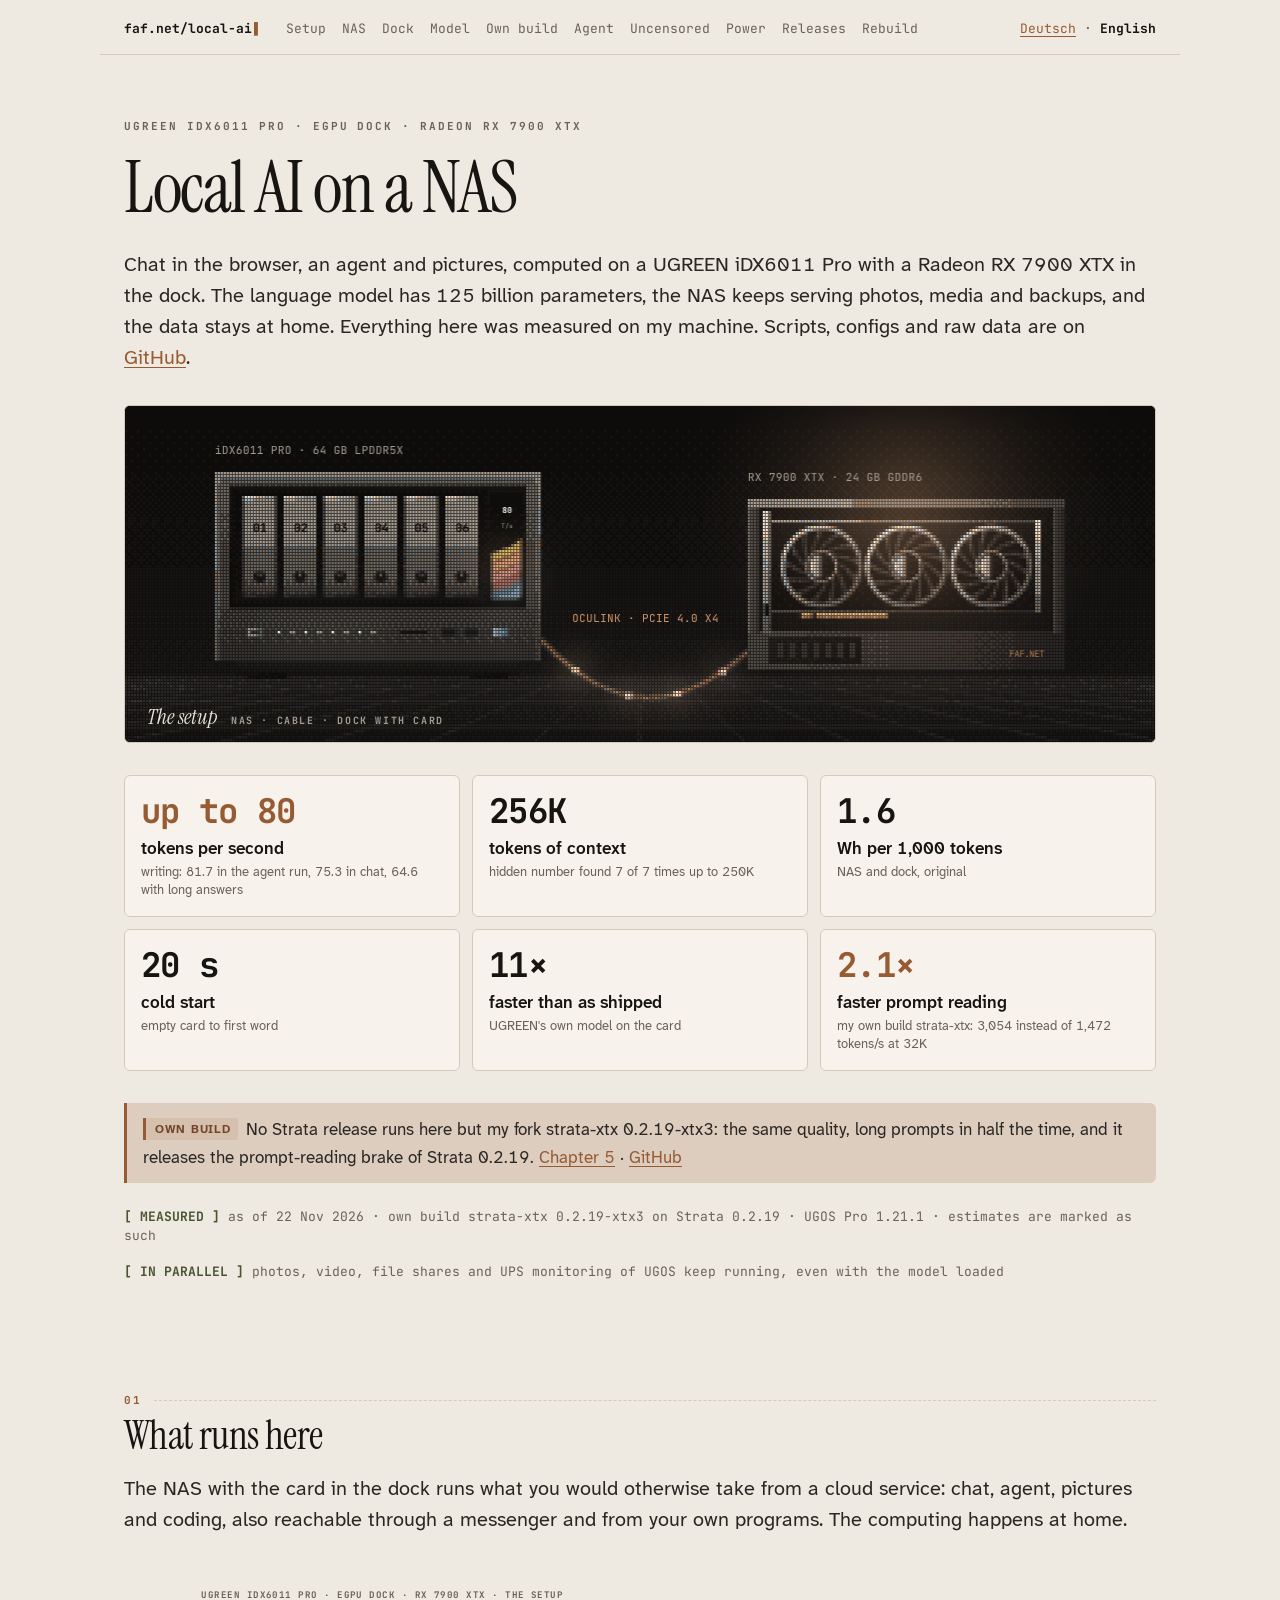
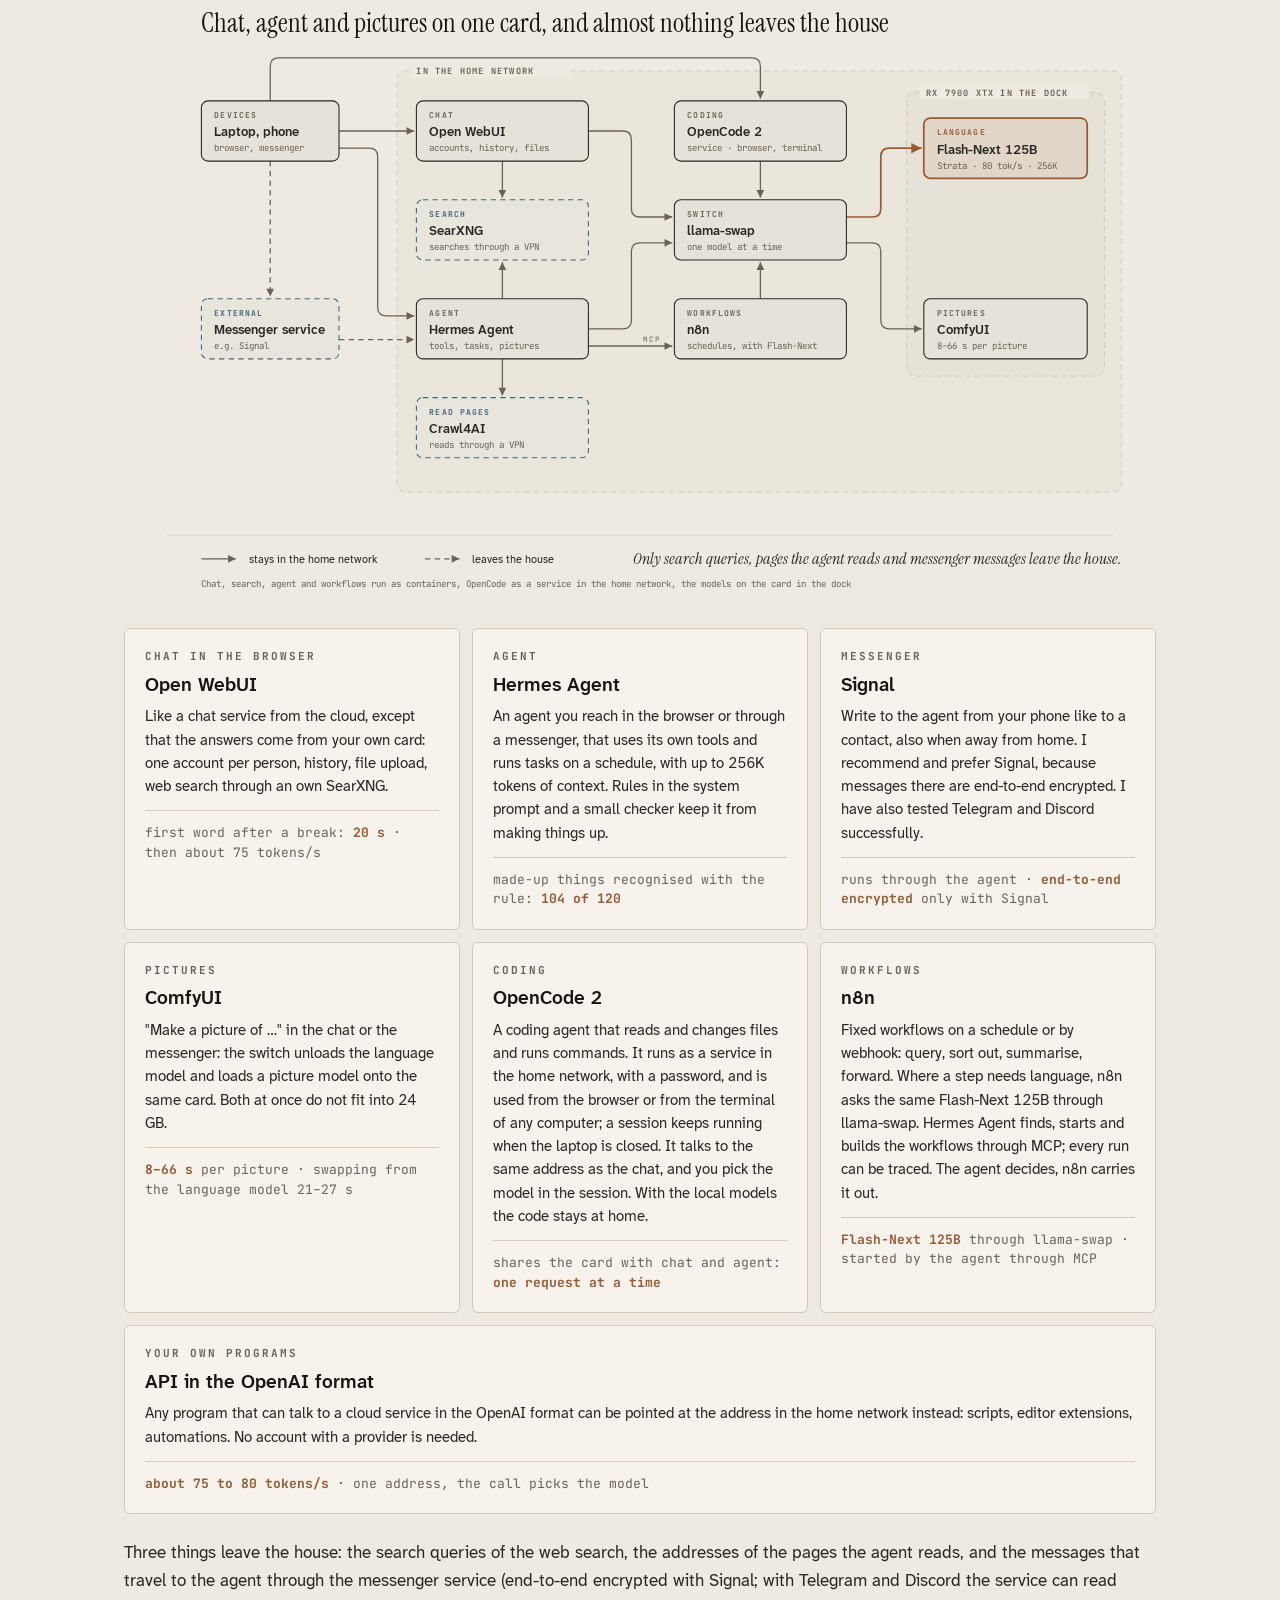
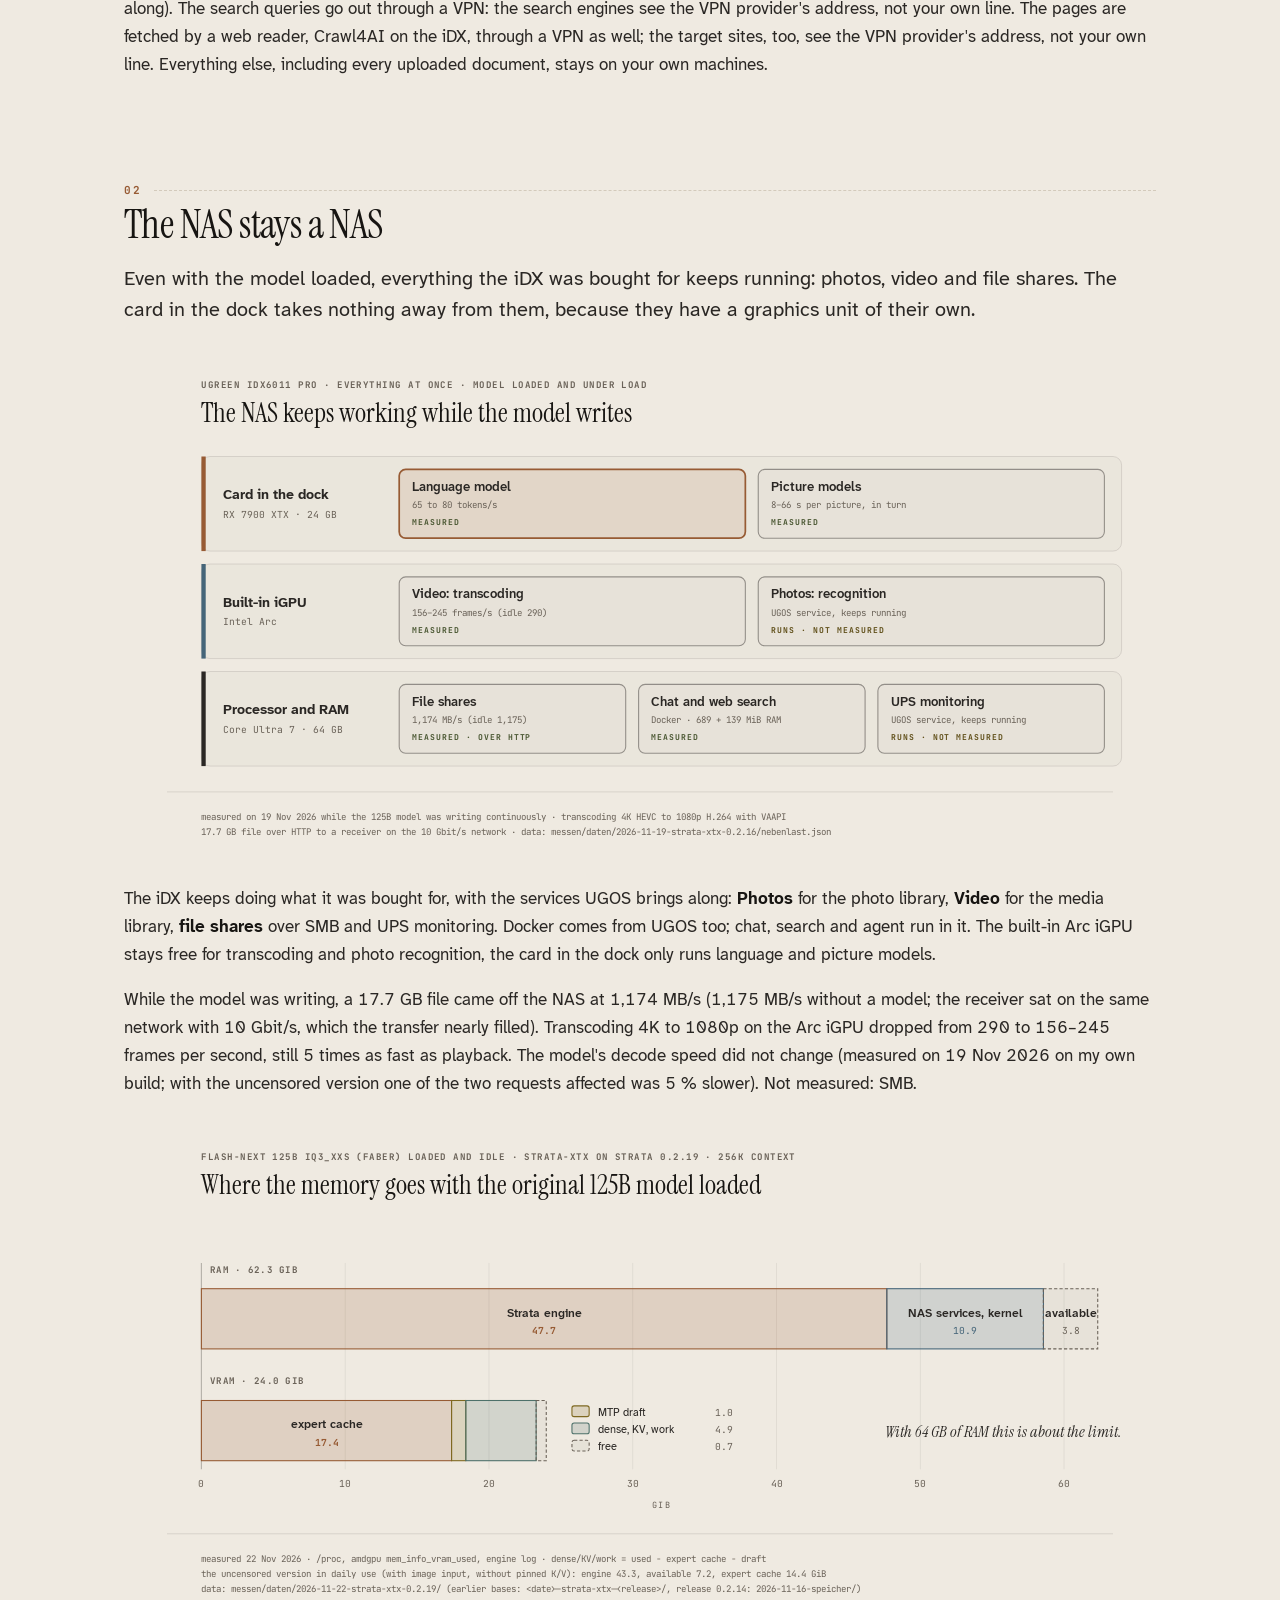
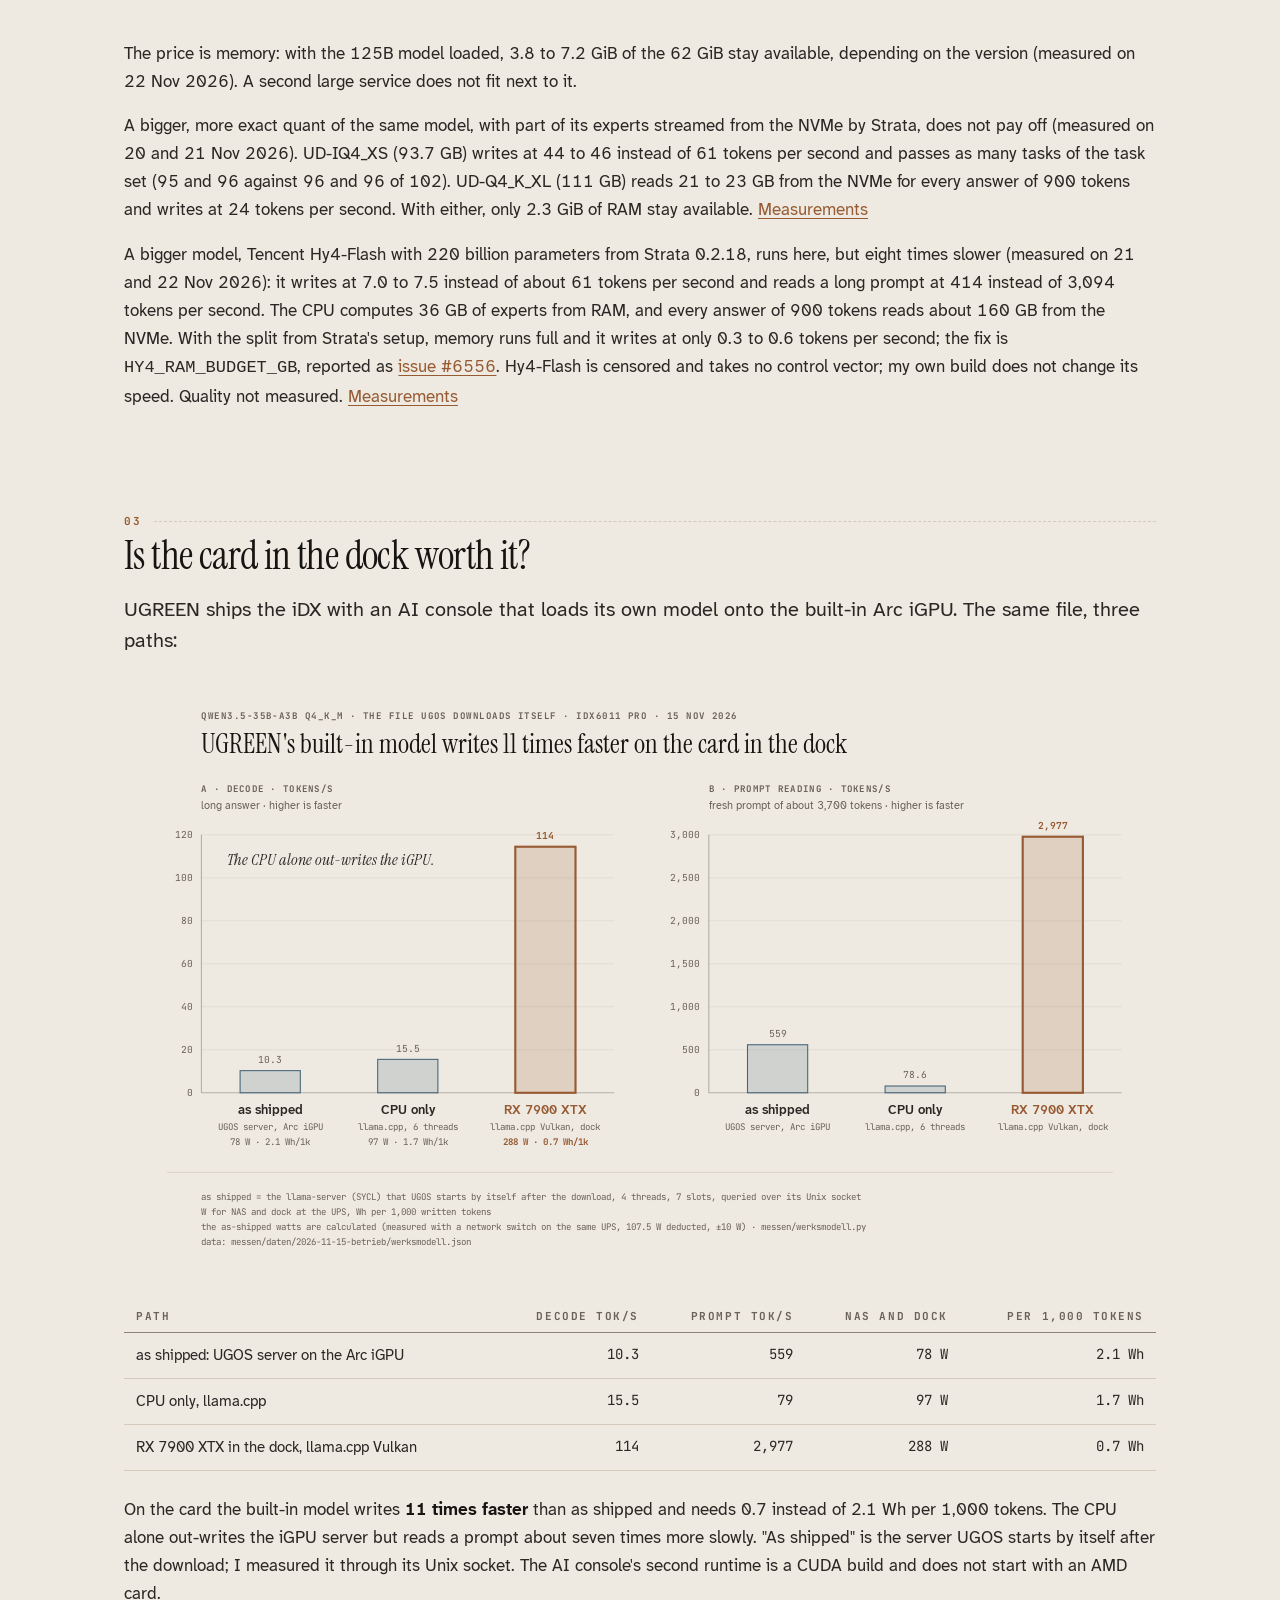
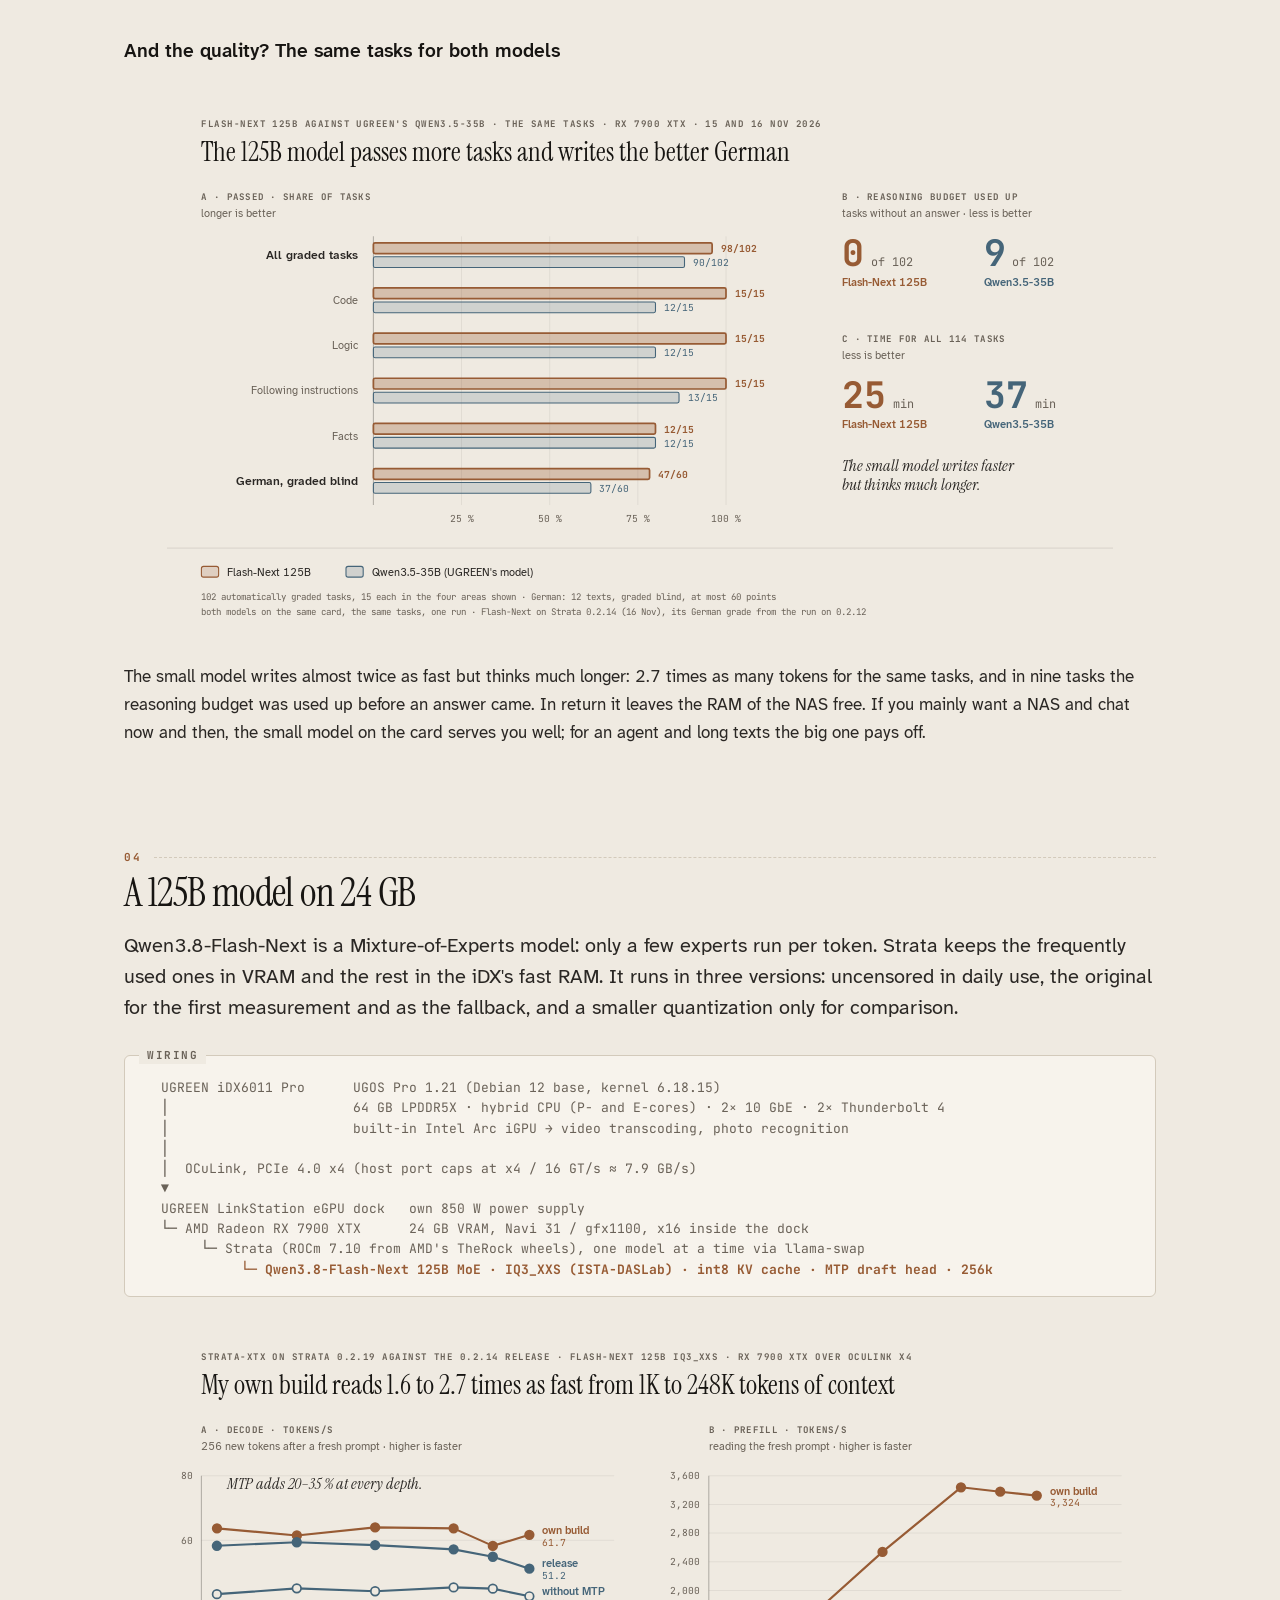
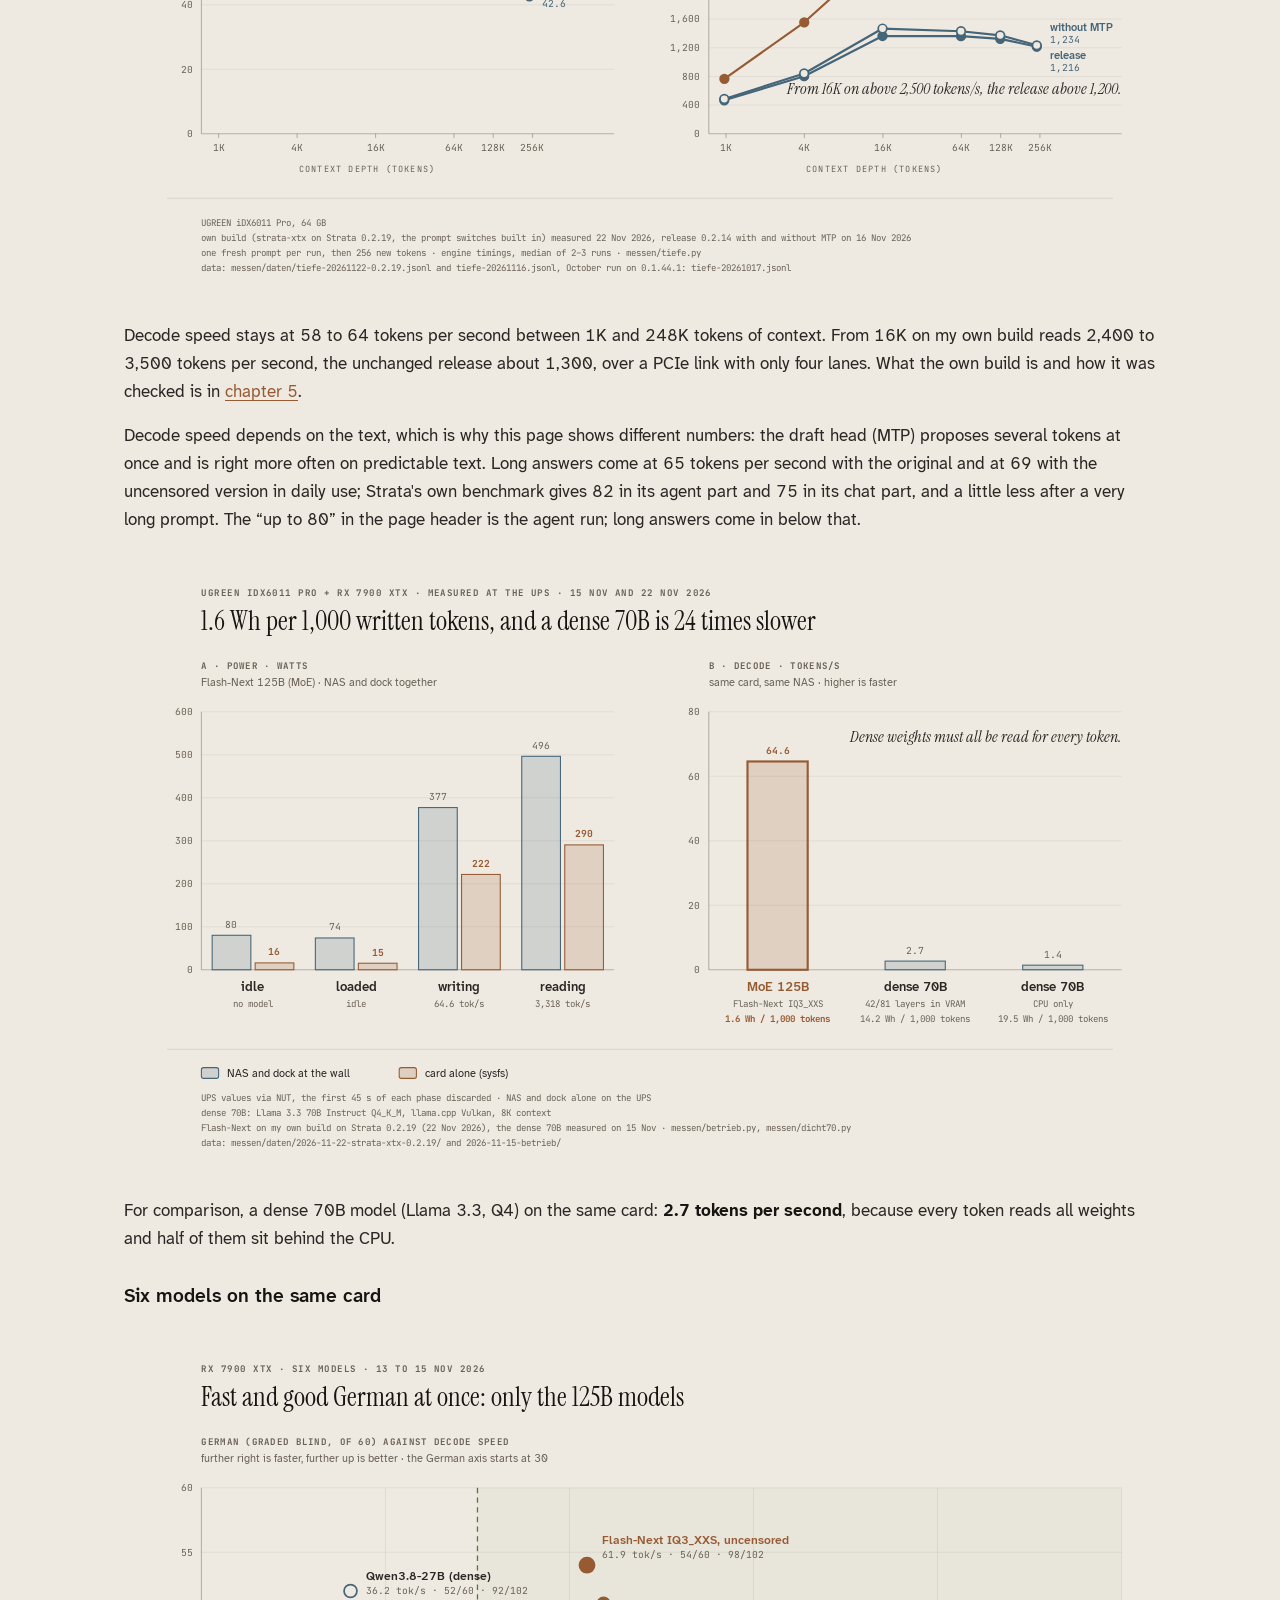
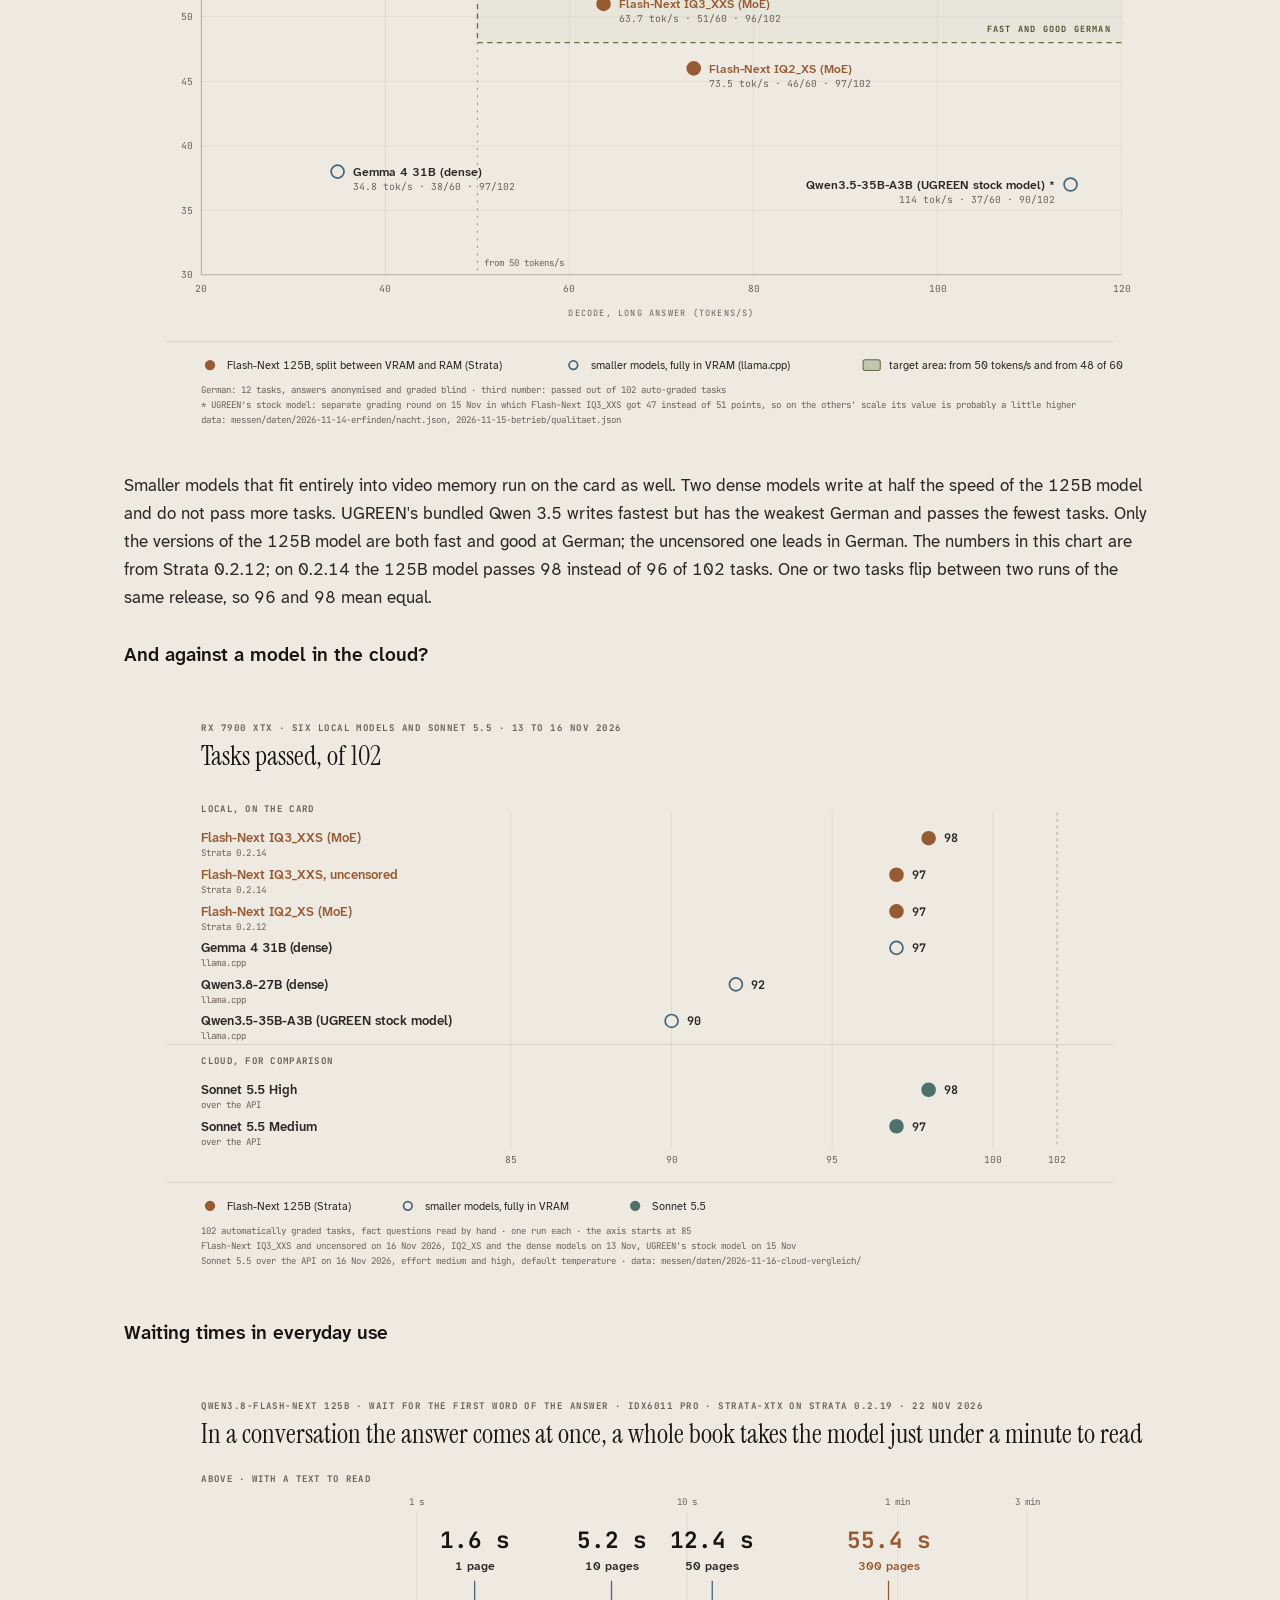
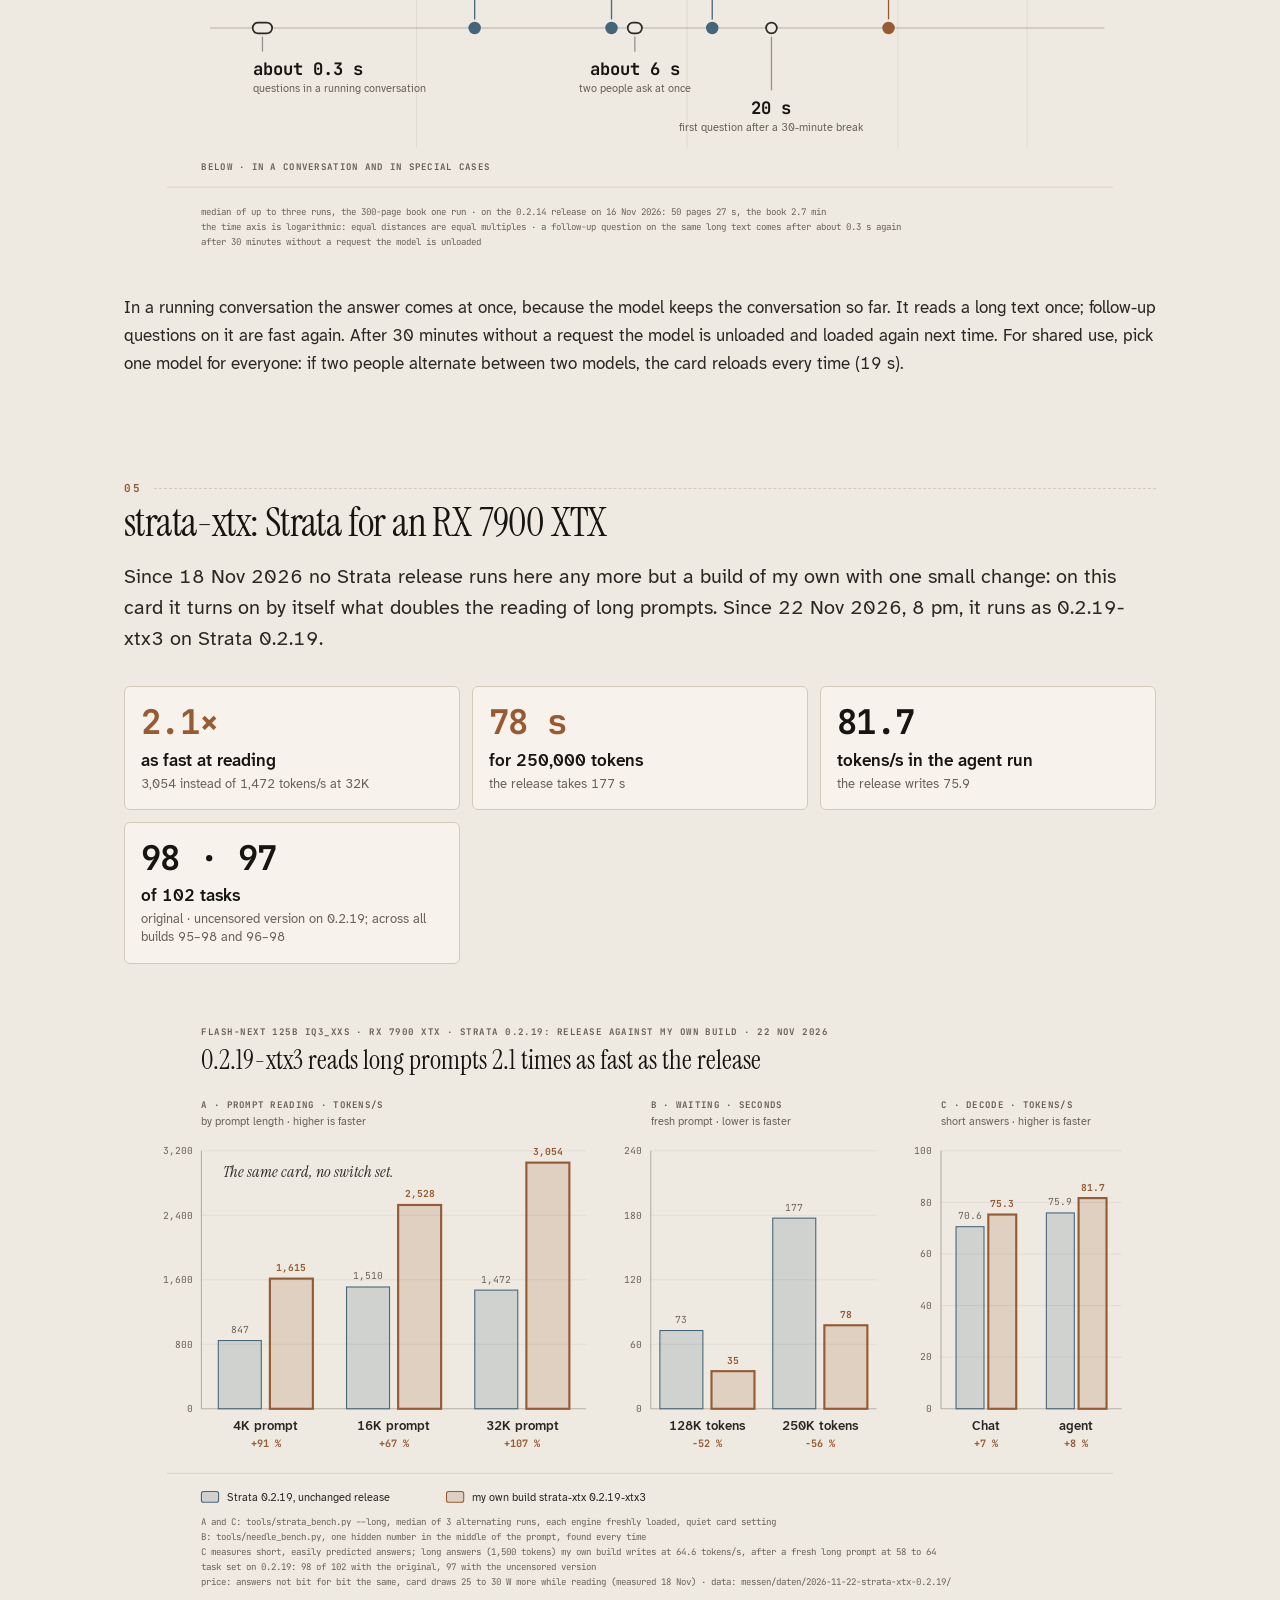
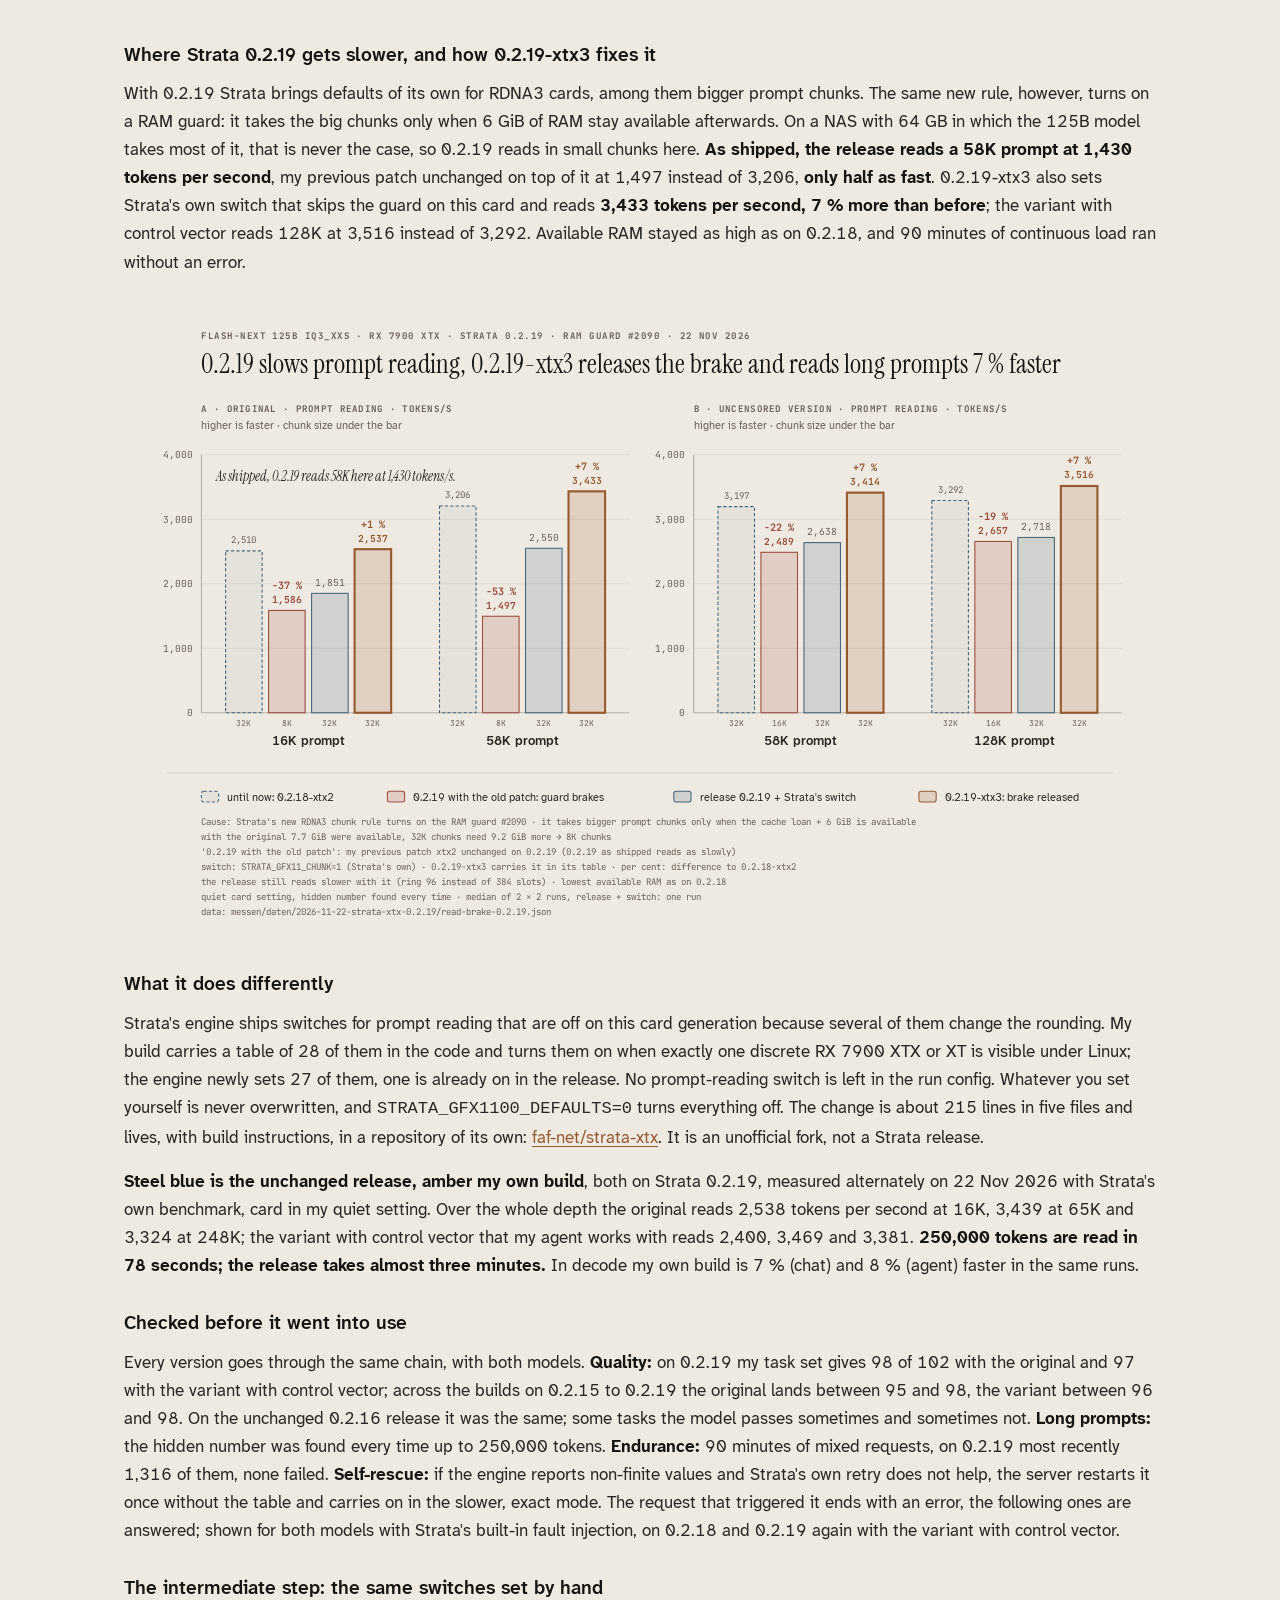
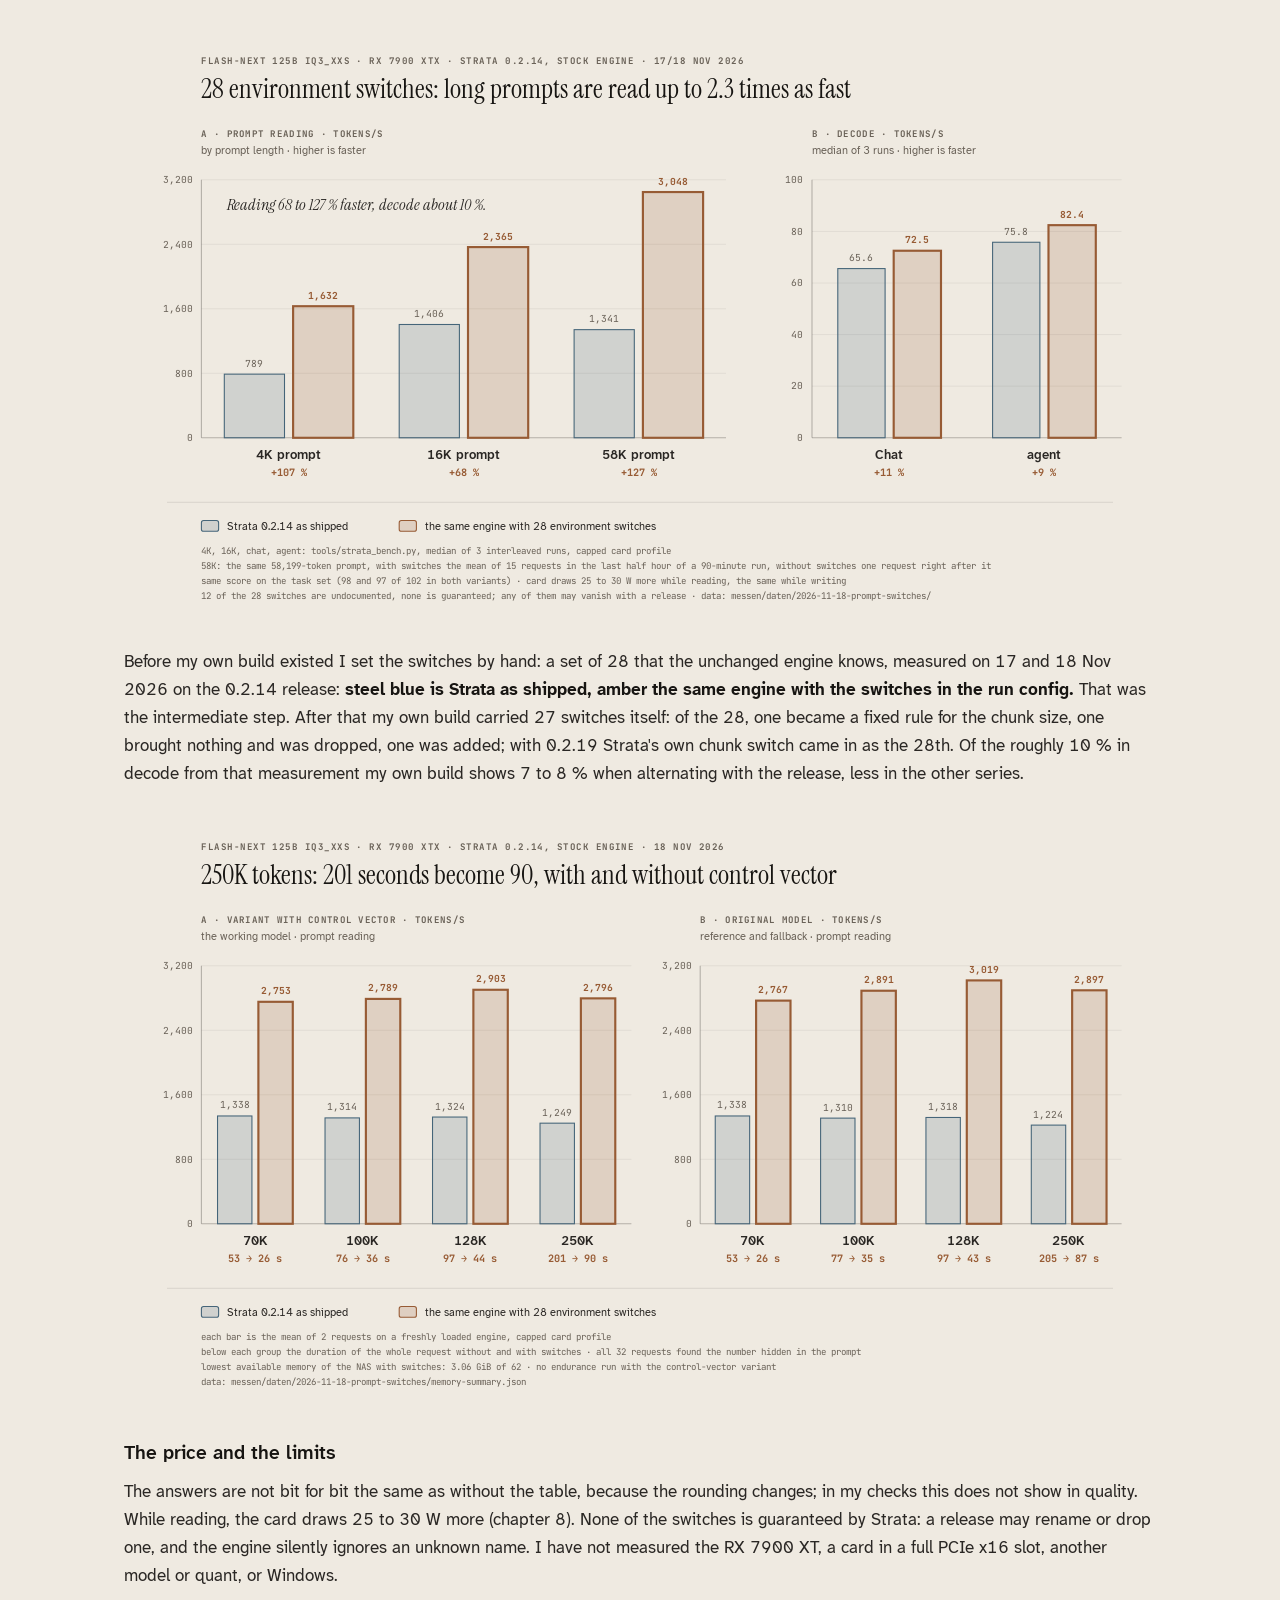
==== local-ai/index.html @ fd212e69 "Lokale KI: n8n fragt Flash-Next 125B" ====
<!DOCTYPE html>
<html lang="en">
<head>
<meta charset="utf-8">
<meta name="viewport" content="width=device-width, initial-scale=1">
<title>Local AI on a NAS: UGREEN iDX6011 Pro with RX 7900 XTX eGPU</title>
<meta name="description" content="A 125B language model on a UGREEN iDX6011 Pro with a Radeon RX 7900 XTX in an eGPU dock: measured speed, power, waiting time and risks. Raw data on GitHub.">
<link rel="canonical" href="https://faf.net/local-ai/">
<link rel="icon" href="/favicon.svg" type="image/svg+xml">
<link rel="alternate" hreflang="de" href="https://faf.net/lokale-ki/">
<link rel="alternate" hreflang="en" href="https://faf.net/local-ai/">
<link rel="alternate" hreflang="x-default" href="https://faf.net/local-ai/">
<meta property="og:title" content="Local AI on a NAS">
<meta property="og:description" content="A 125B language model on a UGREEN iDX6011 Pro with a Radeon RX 7900 XTX in an eGPU dock: measured speed, power, waiting time and risks. Raw data on GitHub.">
<meta property="og:type" content="article">
<meta property="og:url" content="https://faf.net/local-ai/">
<meta property="og:image" content="https://faf.net/local-ai/og-en.png">
<meta property="og:site_name" content="faf.net">
<meta property="og:locale" content="en_US">
<meta name="twitter:card" content="summary_large_image">
<script type="application/ld+json">{"@context": "https://schema.org", "@type": "TechArticle", "headline": "Local AI on a NAS: UGREEN iDX6011 Pro with RX 7900 XTX eGPU", "description": "A 125B language model on a UGREEN iDX6011 Pro with a Radeon RX 7900 XTX in an eGPU dock: measured speed, power, waiting time and risks. Raw data on GitHub.", "inLanguage": "en", "url": "https://faf.net/local-ai/", "mainEntityOfPage": "https://faf.net/local-ai/", "image": "https://faf.net/local-ai/og-en.png", "datePublished": "2026-11-15", "dateModified": "2026-11-22", "author": {"@type": "Person", "name": "Frank", "url": "https://faf.net/"}, "publisher": {"@type": "Person", "name": "Frank", "url": "https://faf.net/"}, "isPartOf": {"@type": "WebSite", "name": "faf.net", "url": "https://faf.net/"}, "license": "https://opensource.org/license/mit", "about": ["UGREEN iDX6011 Pro", "Radeon RX 7900 XTX", "eGPU", "OCuLink", "llama.cpp", "local language model"], "sameAs": "https://github.com/faf-net/ugreen-idx6011-egpu-llm"}</script>
<meta name="color-scheme" content="dark light">
<link rel="preload" href="fonts/atkinson-400.woff2" as="font" type="font/woff2" crossorigin>
<link rel="stylesheet" href="idx.css?v=93130e13">
</head>
<body>
<header class="kopf">
  <a class="marke" href="./"><span class="pfad">faf.net/local-ai</span><span class="cursor" aria-hidden="true">▌</span></a>
  <nav aria-label="Sections"><a href="#anlage">Setup</a><a href="#nas">NAS</a><a href="#dock">Dock</a><a href="#modell">Model</a><a href="#eigenbau">Own build</a><a href="#agent">Agent</a><a href="#vektor">Uncensored</a><a href="#strom">Power</a><a href="#versionen">Releases</a><a href="#nachbauen">Rebuild</a></nav>
  <div class="sprache"><a href="../lokale-ki/" hreflang="de" lang="de">Deutsch</a> · <b>English</b></div>
</header>
<main>
<section class="auftakt">
  <p class="dach">UGREEN iDX6011 Pro · eGPU dock · Radeon RX 7900 XTX</p>
  <h1>Local AI on a NAS</h1>
  <p class="vorspann">Chat in the browser, an agent and pictures, computed on a UGREEN iDX6011 Pro with a Radeon RX 7900 XTX in the dock. The language model has 125 billion parameters, the NAS keeps serving photos, media and backups, and the data stays at home. Everything here was measured on my machine. Scripts, configs and raw data are on <a href="https://github.com/faf-net/ugreen-idx6011-egpu-llm#readme">GitHub</a>.</p>
  <figure class="szene"><img src="bilder/anlage.png?v=65ca11ad" srcset="bilder/anlage.png?v=65ca11ad 1x, bilder/anlage@2x.png?v=f9807d3a 2x" width="1032" height="336" alt="Text graphic: the NAS with six drive bays on the left, the dock with the graphics card and three fans on the right, the glowing OCuLink cable between them."><figcaption><span class="name">The setup</span><span class="teile">NAS · cable · dock with card</span></figcaption></figure>
  <div class="kacheln"><div class="kachel haupt"><div class="wert">up to 80</div><div class="was">tokens per second</div><div class="neben">writing: 81.7 in the agent run, 75.3 in chat, 64.6 with long answers</div></div><div class="kachel"><div class="wert">256K</div><div class="was">tokens of context</div><div class="neben">hidden number found 7 of 7 times up to 250K</div></div><div class="kachel"><div class="wert">1.6</div><div class="was">Wh per 1,000 tokens</div><div class="neben">NAS and dock, original</div></div><div class="kachel"><div class="wert">20 s</div><div class="was">cold start</div><div class="neben">empty card to first word</div></div><div class="kachel"><div class="wert">11×</div><div class="was">faster than as shipped</div><div class="neben">UGREEN&#x27;s own model on the card</div></div><div class="kachel haupt"><div class="wert">2.1×</div><div class="was">faster prompt reading</div><div class="neben">my own build strata-xtx: 3,054 instead of 1,472 tokens/s at 32K</div></div></div>
  <p class="band bernstein"><span class="pille bernstein">OWN BUILD</span>No Strata release runs here but my fork strata-xtx 0.2.19-xtx3: the same quality, long prompts in half the time, and it releases the prompt-reading brake of Strata 0.2.19. <a href="#eigenbau">Chapter 5</a> · <a href="https://github.com/faf-net/strata-xtx">GitHub</a></p>
  <p class="status"><span class="konsole">[ MEASURED ]</span> as of 22 Nov 2026 · own build strata-xtx 0.2.19-xtx3 on Strata 0.2.19 · UGOS Pro 1.21.1 · estimates are marked as such</p>
  <p class="status"><span class="konsole">[ IN PARALLEL ]</span> photos, video, file shares and UPS monitoring of UGOS keep running, even with the model loaded</p>
</section>
<section id="anlage"><div class="nr">01</div><h2>What runs here</h2><p class="vorspann">The NAS with the card in the dock runs what you would otherwise take from a cloud service: chat, agent, pictures and coding, also reachable through a messenger and from your own programs. The computing happens at home.</p>
<figure class="bild"><div class="rollen"><svg viewBox="0 0 960 600" xmlns="http://www.w3.org/2000/svg" role="img" aria-labelledby="aufbau-en-title aufbau-en-desc"><title id="aufbau-en-title">Chat, agent and pictures on one card, and almost nothing lea</title><desc id="aufbau-en-desc">Laptop and phone talk to Open WebUI and to Hermes Agent in the home network, to the agent also through a messenger service; both ask llama-swap, as does OpenCode 2, which runs as a service in the home network and is used from the browser or the terminal. Hermes starts fixed workflows in n8n through MCP, which in turn ask Flash-Next through llama-swap. llama-swap loads either the language model or ComfyUI on the RX 7900 XTX. The agent reads web pages through Crawl4AI on the iDX, which fetches them through a VPN. Only search queries, the pages the agent reads and messenger messages leave the house.</desc><text x="72.0" y="36.0" font-size="8.5" font-family="'JetBrains Mono', Consolas, monospace" font-weight="500" letter-spacing="0.16em" style="fill:var(--gedaempft)">UGREEN IDX6011 PRO · EGPU DOCK · RX 7900 XTX · THE SETUP</text><text x="72.0" y="68.0" font-size="25" font-family="'Instrument Serif', Georgia, serif" style="fill:var(--fett)">Chat, agent and pictures on one card, and almost nothing leaves the house</text><defs><marker id="pf-en" markerWidth="8" markerHeight="8" refX="7" refY="4" orient="auto"><path d="M1,1 L7,4 L1,7 z" style="fill:var(--gedaempft)"/></marker><marker id="pf-en-a" markerWidth="8" markerHeight="8" refX="7" refY="4" orient="auto"><path d="M1,1 L7,4 L1,7 z" style="fill:var(--bernstein)"/></marker></defs><rect x="254" y="104" width="674" height="392" rx="8" fill-opacity="0.025" stroke-opacity="0.16" stroke-width="0.8" stroke-dasharray="5,4" style="fill:var(--schrift);stroke:var(--schrift)"/><rect x="266" y="98" width="150" height="12" style="fill:var(--grund)"/><text x="272.0" y="107.0" font-size="8" font-family="'JetBrains Mono', Consolas, monospace" font-weight="500" letter-spacing="0.14em" style="fill:var(--gedaempft)">IN THE HOME NETWORK</text><rect x="728" y="124" width="184" height="264" rx="8" fill-opacity="0.025" stroke-opacity="0.16" stroke-width="0.8" stroke-dasharray="5,4" style="fill:var(--schrift);stroke:var(--schrift)"/><rect x="740" y="118" width="158" height="12" style="fill:var(--grund)"/><text x="746.0" y="127.0" font-size="8" font-family="'JetBrains Mono', Consolas, monospace" font-weight="500" letter-spacing="0.14em" style="fill:var(--gedaempft)">RX 7900 XTX IN THE DOCK</text><path d="M 200,160 H 270" fill="none" stroke-width="1.2" marker-end="url(#pf-en)" style="stroke:var(--gedaempft)"/><path d="M 200,176 H 228 Q 236,176 236,184 V 324 Q 236,332 244,332 H 270" fill="none" stroke-width="1.2" marker-end="url(#pf-en)" style="stroke:var(--gedaempft)"/><path d="M 136,188 V 314" fill="none" stroke-width="1.2" stroke-dasharray="5,4" marker-end="url(#pf-en)" style="stroke:var(--gedaempft)"/><path d="M 200,354 H 270" fill="none" stroke-width="1.2" stroke-dasharray="5,4" marker-end="url(#pf-en)" style="stroke:var(--gedaempft)"/><path d="M 136,132 V 100 Q 136,92 144,92 H 584 Q 592,92 592,100 V 130" fill="none" stroke-width="1.2" marker-end="url(#pf-en)" style="stroke:var(--gedaempft)"/><path d="M 352,188 V 222" fill="none" stroke-width="1.2" marker-end="url(#pf-en)" style="stroke:var(--gedaempft)"/><path d="M 352,316 V 282" fill="none" stroke-width="1.2" marker-end="url(#pf-en)" style="stroke:var(--gedaempft)"/><path d="M 352,372 V 406" fill="none" stroke-width="1.2" marker-end="url(#pf-en)" style="stroke:var(--gedaempft)"/><path d="M 432,160 H 464 Q 472,160 472,168 V 232 Q 472,240 480,240 H 510" fill="none" stroke-width="1.2" marker-end="url(#pf-en)" style="stroke:var(--gedaempft)"/><path d="M 432,344 H 464 Q 472,344 472,336 V 272 Q 472,264 480,264 H 510" fill="none" stroke-width="1.2" marker-end="url(#pf-en)" style="stroke:var(--gedaempft)"/><path d="M 432,360 H 510" fill="none" stroke-width="1.2" marker-end="url(#pf-en)" style="stroke:var(--gedaempft)"/><path d="M 592,316 V 282" fill="none" stroke-width="1.2" marker-end="url(#pf-en)" style="stroke:var(--gedaempft)"/><path d="M 592,188 V 222" fill="none" stroke-width="1.2" marker-end="url(#pf-en)" style="stroke:var(--gedaempft)"/><path d="M 672,240 H 696 Q 704,240 704,232 V 184 Q 704,176 712,176 H 742" fill="none" stroke-width="1.6" marker-end="url(#pf-en-a)" style="stroke:var(--bernstein)"/><path d="M 672,264 H 696 Q 704,264 704,272 V 336 Q 704,344 712,344 H 742" fill="none" stroke-width="1.2" marker-end="url(#pf-en)" style="stroke:var(--gedaempft)"/><rect x="72" y="132" width="128" height="56" rx="6" style="fill:var(--grund)"/><rect x="72" y="132" width="128" height="56" rx="6" fill-opacity="0.04" stroke-width="1" style="fill:var(--schrift);stroke:var(--schrift)"/><text x="84.0" y="148.0" font-size="7.5" font-family="'JetBrains Mono', Consolas, monospace" font-weight="500" letter-spacing="0.14em" style="fill:var(--gedaempft)">DEVICES</text><text x="84.0" y="165.0" font-size="12" font-family="'Atkinson Hyperlegible Next', 'Segoe UI', sans-serif" font-weight="600" style="fill:var(--schrift)">Laptop, phone</text><text x="84.0" y="179.0" font-size="8.5" font-family="'JetBrains Mono', Consolas, monospace" style="fill:var(--gedaempft)">browser, messenger</text><rect x="72" y="316" width="128" height="56" rx="6" style="fill:var(--grund)"/><rect x="72" y="316" width="128" height="56" rx="6" fill-opacity="0.04" stroke-width="1" stroke-dasharray="5,4" style="fill:var(--stahl);stroke:var(--stahl)"/><text x="84.0" y="332.0" font-size="7.5" font-family="'JetBrains Mono', Consolas, monospace" font-weight="500" letter-spacing="0.14em" style="fill:var(--stahl)">EXTERNAL</text><text x="84.0" y="349.0" font-size="12" font-family="'Atkinson Hyperlegible Next', 'Segoe UI', sans-serif" font-weight="600" style="fill:var(--schrift)">Messenger service</text><text x="84.0" y="363.0" font-size="8.5" font-family="'JetBrains Mono', Consolas, monospace" style="fill:var(--gedaempft)">e.g. Signal</text><text x="491.0" y="356.0" font-size="7" font-family="'JetBrains Mono', Consolas, monospace" text-anchor="middle" letter-spacing="0.1em" style="fill:var(--gedaempft)">MCP</text><rect x="512" y="316" width="160" height="56" rx="6" style="fill:var(--grund)"/><rect x="512" y="316" width="160" height="56" rx="6" fill-opacity="0.04" stroke-width="1" style="fill:var(--schrift);stroke:var(--schrift)"/><text x="524.0" y="332.0" font-size="7.5" font-family="'JetBrains Mono', Consolas, monospace" font-weight="500" letter-spacing="0.14em" style="fill:var(--gedaempft)">WORKFLOWS</text><text x="524.0" y="349.0" font-size="12" font-family="'Atkinson Hyperlegible Next', 'Segoe UI', sans-serif" font-weight="600" style="fill:var(--schrift)">n8n</text><text x="524.0" y="363.0" font-size="8.5" font-family="'JetBrains Mono', Consolas, monospace" style="fill:var(--gedaempft)">schedules, with Flash-Next</text><rect x="512" y="132" width="160" height="56" rx="6" style="fill:var(--grund)"/><rect x="512" y="132" width="160" height="56" rx="6" fill-opacity="0.04" stroke-width="1" style="fill:var(--schrift);stroke:var(--schrift)"/><text x="524.0" y="148.0" font-size="7.5" font-family="'JetBrains Mono', Consolas, monospace" font-weight="500" letter-spacing="0.14em" style="fill:var(--gedaempft)">CODING</text><text x="524.0" y="165.0" font-size="12" font-family="'Atkinson Hyperlegible Next', 'Segoe UI', sans-serif" font-weight="600" style="fill:var(--schrift)">OpenCode 2</text><text x="524.0" y="179.0" font-size="8.5" font-family="'JetBrains Mono', Consolas, monospace" style="fill:var(--gedaempft)">service · browser, terminal</text><rect x="272" y="132" width="160" height="56" rx="6" style="fill:var(--grund)"/><rect x="272" y="132" width="160" height="56" rx="6" fill-opacity="0.04" stroke-width="1" style="fill:var(--schrift);stroke:var(--schrift)"/><text x="284.0" y="148.0" font-size="7.5" font-family="'JetBrains Mono', Consolas, monospace" font-weight="500" letter-spacing="0.14em" style="fill:var(--gedaempft)">CHAT</text><text x="284.0" y="165.0" font-size="12" font-family="'Atkinson Hyperlegible Next', 'Segoe UI', sans-serif" font-weight="600" style="fill:var(--schrift)">Open WebUI</text><text x="284.0" y="179.0" font-size="8.5" font-family="'JetBrains Mono', Consolas, monospace" style="fill:var(--gedaempft)">accounts, history, files</text><rect x="272" y="224" width="160" height="56" rx="6" style="fill:var(--grund)"/><rect x="272" y="224" width="160" height="56" rx="6" fill-opacity="0.04" stroke-width="1" stroke-dasharray="5,4" style="fill:var(--stahl);stroke:var(--stahl)"/><text x="284.0" y="240.0" font-size="7.5" font-family="'JetBrains Mono', Consolas, monospace" font-weight="500" letter-spacing="0.14em" style="fill:var(--stahl)">SEARCH</text><text x="284.0" y="257.0" font-size="12" font-family="'Atkinson Hyperlegible Next', 'Segoe UI', sans-serif" font-weight="600" style="fill:var(--schrift)">SearXNG</text><text x="284.0" y="271.0" font-size="8.5" font-family="'JetBrains Mono', Consolas, monospace" style="fill:var(--gedaempft)">searches through a VPN</text><rect x="272" y="316" width="160" height="56" rx="6" style="fill:var(--grund)"/><rect x="272" y="316" width="160" height="56" rx="6" fill-opacity="0.04" stroke-width="1" style="fill:var(--schrift);stroke:var(--schrift)"/><text x="284.0" y="332.0" font-size="7.5" font-family="'JetBrains Mono', Consolas, monospace" font-weight="500" letter-spacing="0.14em" style="fill:var(--gedaempft)">AGENT</text><text x="284.0" y="349.0" font-size="12" font-family="'Atkinson Hyperlegible Next', 'Segoe UI', sans-serif" font-weight="600" style="fill:var(--schrift)">Hermes Agent</text><text x="284.0" y="363.0" font-size="8.5" font-family="'JetBrains Mono', Consolas, monospace" style="fill:var(--gedaempft)">tools, tasks, pictures</text><rect x="272" y="408" width="160" height="56" rx="6" style="fill:var(--grund)"/><rect x="272" y="408" width="160" height="56" rx="6" fill-opacity="0.04" stroke-width="1" stroke-dasharray="5,4" style="fill:var(--stahl);stroke:var(--stahl)"/><text x="284.0" y="424.0" font-size="7.5" font-family="'JetBrains Mono', Consolas, monospace" font-weight="500" letter-spacing="0.14em" style="fill:var(--stahl)">READ PAGES</text><text x="284.0" y="441.0" font-size="12" font-family="'Atkinson Hyperlegible Next', 'Segoe UI', sans-serif" font-weight="600" style="fill:var(--schrift)">Crawl4AI</text><text x="284.0" y="455.0" font-size="8.5" font-family="'JetBrains Mono', Consolas, monospace" style="fill:var(--gedaempft)">reads through a VPN</text><rect x="512" y="224" width="160" height="56" rx="6" style="fill:var(--grund)"/><rect x="512" y="224" width="160" height="56" rx="6" fill-opacity="0.04" stroke-width="1" style="fill:var(--schrift);stroke:var(--schrift)"/><text x="524.0" y="240.0" font-size="7.5" font-family="'JetBrains Mono', Consolas, monospace" font-weight="500" letter-spacing="0.14em" style="fill:var(--gedaempft)">SWITCH</text><text x="524.0" y="257.0" font-size="12" font-family="'Atkinson Hyperlegible Next', 'Segoe UI', sans-serif" font-weight="600" style="fill:var(--schrift)">llama-swap</text><text x="524.0" y="271.0" font-size="8.5" font-family="'JetBrains Mono', Consolas, monospace" style="fill:var(--gedaempft)">one model at a time</text><rect x="744" y="148" width="152" height="56" rx="6" style="fill:var(--grund)"/><rect x="744" y="148" width="152" height="56" rx="6" fill-opacity="0.14" stroke-width="1.6" style="fill:var(--bernstein);stroke:var(--bernstein)"/><text x="756.0" y="164.0" font-size="7.5" font-family="'JetBrains Mono', Consolas, monospace" font-weight="500" letter-spacing="0.14em" style="fill:var(--bernstein)">LANGUAGE</text><text x="756.0" y="181.0" font-size="12" font-family="'Atkinson Hyperlegible Next', 'Segoe UI', sans-serif" font-weight="600" style="fill:var(--schrift)">Flash-Next 125B</text><text x="756.0" y="195.0" font-size="8.5" font-family="'JetBrains Mono', Consolas, monospace" style="fill:var(--gedaempft)">Strata · 80 tok/s · 256K</text><rect x="744" y="316" width="152" height="56" rx="6" style="fill:var(--grund)"/><rect x="744" y="316" width="152" height="56" rx="6" fill-opacity="0.04" stroke-width="1" style="fill:var(--schrift);stroke:var(--schrift)"/><text x="756.0" y="332.0" font-size="7.5" font-family="'JetBrains Mono', Consolas, monospace" font-weight="500" letter-spacing="0.14em" style="fill:var(--gedaempft)">PICTURES</text><text x="756.0" y="349.0" font-size="12" font-family="'Atkinson Hyperlegible Next', 'Segoe UI', sans-serif" font-weight="600" style="fill:var(--schrift)">ComfyUI</text><text x="756.0" y="363.0" font-size="8.5" font-family="'JetBrains Mono', Consolas, monospace" style="fill:var(--gedaempft)">8–66 s per picture</text><line x1="40.0" y1="536.0" x2="920.0" y2="536.0" stroke-opacity="0.14" stroke-width="0.8" style="stroke:var(--schrift)"/><path d="M 72,558 H 104" fill="none" stroke-width="1.2" marker-end="url(#pf-en)" style="stroke:var(--gedaempft)"/><text x="116.0" y="562.0" font-size="10" font-family="'Atkinson Hyperlegible Next', 'Segoe UI', sans-serif" style="fill:var(--schrift)">stays in the home network</text><path d="M 280,558 H 312" fill="none" stroke-width="1.2" stroke-dasharray="5,4" marker-end="url(#pf-en)" style="stroke:var(--gedaempft)"/><text x="324.0" y="562.0" font-size="10" font-family="'Atkinson Hyperlegible Next', 'Segoe UI', sans-serif" style="fill:var(--schrift)">leaves the house</text><text x="928.0" y="563.0" font-size="15" font-family="'Instrument Serif', Georgia, serif" text-anchor="end" font-style="italic" style="fill:var(--schrift)">Only search queries, pages the agent reads and messenger messages leave the house.</text><text x="72.0" y="584.0" font-size="8.5" font-family="'JetBrains Mono', Consolas, monospace" style="fill:var(--gedaempft)">Chat, search, agent and workflows run as containers, OpenCode as a service in the home network, the models on the card in the dock</text></svg></div></figure>
<div class="anwendungen"><div class="anwendung"><span class="dach">Chat in the browser</span><h3>Open WebUI</h3><p>Like a chat service from the cloud, except that the answers come from your own card: one account per person, history, file upload, web search through an own SearXNG.</p><div class="mess">first word after a break: <b>20 s</b> · then about 75 tokens/s</div></div><div class="anwendung"><span class="dach">Agent</span><h3>Hermes Agent</h3><p>An agent you reach in the browser or through a messenger, that uses its own tools and runs tasks on a schedule, with up to 256K tokens of context. Rules in the system prompt and a small checker keep it from making things up.</p><div class="mess">made-up things recognised with the rule: <b>104 of 120</b></div></div><div class="anwendung"><span class="dach">Messenger</span><h3>Signal</h3><p>Write to the agent from your phone like to a contact, also when away from home. I recommend and prefer Signal, because messages there are end-to-end encrypted. I have also tested Telegram and Discord successfully.</p><div class="mess">runs through the agent · <b>end-to-end encrypted</b> only with Signal</div></div><div class="anwendung"><span class="dach">Pictures</span><h3>ComfyUI</h3><p>"Make a picture of …" in the chat or the messenger: the switch unloads the language model and loads a picture model onto the same card. Both at once do not fit into 24 GB.</p><div class="mess"><b>8–66 s</b> per picture · swapping from the language model 21–27 s</div></div><div class="anwendung"><span class="dach">Coding</span><h3>OpenCode 2</h3><p>A coding agent that reads and changes files and runs commands. It runs as a service in the home network, with a password, and is used from the browser or from the terminal of any computer; a session keeps running when the laptop is closed. It talks to the same address as the chat, and you pick the model in the session. With the local models the code stays at home.</p><div class="mess">shares the card with chat and agent: <b>one request at a time</b></div></div><div class="anwendung"><span class="dach">Workflows</span><h3>n8n</h3><p>Fixed workflows on a schedule or by webhook: query, sort out, summarise, forward. Where a step needs language, n8n asks the same Flash-Next 125B through llama-swap. Hermes Agent finds, starts and builds the workflows through MCP; every run can be traced. The agent decides, n8n carries it out.</p><div class="mess"><b>Flash-Next 125B</b> through llama-swap · started by the agent through MCP</div></div><div class="anwendung"><span class="dach">Your own programs</span><h3>API in the OpenAI format</h3><p>Any program that can talk to a cloud service in the OpenAI format can be pointed at the address in the home network instead: scripts, editor extensions, automations. No account with a provider is needed.</p><div class="mess"><b>about 75 to 80 tokens/s</b> · one address, the call picks the model</div></div></div>
<p>Three things leave the house: the search queries of the web search, the addresses of the pages the agent reads, and the messages that travel to the agent through the messenger service (end-to-end encrypted with Signal; with Telegram and Discord the service can read along). The search queries go out through a VPN: the search engines see the VPN provider's address, not your own line. The pages are fetched by a web reader, Crawl4AI on the iDX, through a VPN as well; the target sites, too, see the VPN provider's address, not your own line. Everything else, including every uploaded document, stays on your own machines.</p>
</section>
<section id="nas"><div class="nr">02</div><h2>The NAS stays a NAS</h2><p class="vorspann">Even with the model loaded, everything the iDX was bought for keeps running: photos, video and file shares. The card in the dock takes nothing away from them, because they have a graphics unit of their own.</p>
<figure class="bild"><div class="rollen"><svg viewBox="0 0 960 476" xmlns="http://www.w3.org/2000/svg" role="img" aria-labelledby="parallel-en-title parallel-en-desc"><title id="parallel-en-title">The NAS keeps working while the model writes</title><desc id="parallel-en-desc">Three lanes: language and picture models run on the card in the dock, transcoding and photo recognition on the built-in iGPU, file shares, chat, web search and UPS monitoring on processor and RAM, all at the same time.</desc><text x="72.0" y="36.0" font-size="8.5" font-family="'JetBrains Mono', Consolas, monospace" font-weight="500" letter-spacing="0.16em" style="fill:var(--gedaempft)">UGREEN IDX6011 PRO · EVERYTHING AT ONCE · MODEL LOADED AND UNDER LOAD</text><text x="72.0" y="68.0" font-size="25" font-family="'Instrument Serif', Georgia, serif" style="fill:var(--fett)">The NAS keeps working while the model writes</text><rect x="72" y="100" width="856" height="88" rx="8" fill-opacity="0.025" stroke-opacity="0.14" stroke-width="0.8" style="fill:var(--schrift);stroke:var(--schrift)"/><rect x="72" y="100" width="4" height="88" style="fill:var(--bernstein)"/><text x="92.0" y="140.0" font-size="13" font-family="'Atkinson Hyperlegible Next', 'Segoe UI', sans-serif" font-weight="700" style="fill:var(--schrift)">Card in the dock</text><text x="92.0" y="157.0" font-size="9" font-family="'JetBrains Mono', Consolas, monospace" style="fill:var(--gedaempft)">RX 7900 XTX · 24 GB</text><rect x="256.0" y="112" width="322.0" height="64" rx="6" style="fill:var(--grund)"/><rect x="256.0" y="112" width="322.0" height="64" rx="6" fill-opacity="0.14" stroke-opacity="1" stroke-width="1.6" style="fill:var(--bernstein);stroke:var(--bernstein)"/><text x="268.0" y="132.0" font-size="12" font-family="'Atkinson Hyperlegible Next', 'Segoe UI', sans-serif" font-weight="600" style="fill:var(--schrift)">Language model</text><text x="268.0" y="148.0" font-size="8.5" font-family="'JetBrains Mono', Consolas, monospace" style="fill:var(--gedaempft)">65 to 80 tokens/s</text><text x="268.0" y="164.0" font-size="7.5" font-family="'JetBrains Mono', Consolas, monospace" font-weight="600" letter-spacing="0.12em" style="fill:var(--status-salbei)">MEASURED</text><rect x="590.0" y="112" width="322.0" height="64" rx="6" style="fill:var(--grund)"/><rect x="590.0" y="112" width="322.0" height="64" rx="6" fill-opacity="0.04" stroke-opacity="0.45" stroke-width="1" style="fill:var(--schrift);stroke:var(--schrift)"/><text x="602.0" y="132.0" font-size="12" font-family="'Atkinson Hyperlegible Next', 'Segoe UI', sans-serif" font-weight="600" style="fill:var(--schrift)">Picture models</text><text x="602.0" y="148.0" font-size="8.5" font-family="'JetBrains Mono', Consolas, monospace" style="fill:var(--gedaempft)">8–66 s per picture, in turn</text><text x="602.0" y="164.0" font-size="7.5" font-family="'JetBrains Mono', Consolas, monospace" font-weight="600" letter-spacing="0.12em" style="fill:var(--status-salbei)">MEASURED</text><rect x="72" y="200" width="856" height="88" rx="8" fill-opacity="0.025" stroke-opacity="0.14" stroke-width="0.8" style="fill:var(--schrift);stroke:var(--schrift)"/><rect x="72" y="200" width="4" height="88" style="fill:var(--stahl)"/><text x="92.0" y="240.0" font-size="13" font-family="'Atkinson Hyperlegible Next', 'Segoe UI', sans-serif" font-weight="700" style="fill:var(--schrift)">Built-in iGPU</text><text x="92.0" y="257.0" font-size="9" font-family="'JetBrains Mono', Consolas, monospace" style="fill:var(--gedaempft)">Intel Arc</text><rect x="256.0" y="212" width="322.0" height="64" rx="6" style="fill:var(--grund)"/><rect x="256.0" y="212" width="322.0" height="64" rx="6" fill-opacity="0.04" stroke-opacity="0.45" stroke-width="1" style="fill:var(--schrift);stroke:var(--schrift)"/><text x="268.0" y="232.0" font-size="12" font-family="'Atkinson Hyperlegible Next', 'Segoe UI', sans-serif" font-weight="600" style="fill:var(--schrift)">Video: transcoding</text><text x="268.0" y="248.0" font-size="8.5" font-family="'JetBrains Mono', Consolas, monospace" style="fill:var(--gedaempft)">156–245 frames/s (idle 290)</text><text x="268.0" y="264.0" font-size="7.5" font-family="'JetBrains Mono', Consolas, monospace" font-weight="600" letter-spacing="0.12em" style="fill:var(--status-salbei)">MEASURED</text><rect x="590.0" y="212" width="322.0" height="64" rx="6" style="fill:var(--grund)"/><rect x="590.0" y="212" width="322.0" height="64" rx="6" fill-opacity="0.04" stroke-opacity="0.45" stroke-width="1" style="fill:var(--schrift);stroke:var(--schrift)"/><text x="602.0" y="232.0" font-size="12" font-family="'Atkinson Hyperlegible Next', 'Segoe UI', sans-serif" font-weight="600" style="fill:var(--schrift)">Photos: recognition</text><text x="602.0" y="248.0" font-size="8.5" font-family="'JetBrains Mono', Consolas, monospace" style="fill:var(--gedaempft)">UGOS service, keeps running</text><text x="602.0" y="264.0" font-size="7.5" font-family="'JetBrains Mono', Consolas, monospace" font-weight="600" letter-spacing="0.12em" style="fill:var(--status-gold)">RUNS · NOT MEASURED</text><rect x="72" y="300" width="856" height="88" rx="8" fill-opacity="0.025" stroke-opacity="0.14" stroke-width="0.8" style="fill:var(--schrift);stroke:var(--schrift)"/><rect x="72" y="300" width="4" height="88" style="fill:var(--schrift)"/><text x="92.0" y="340.0" font-size="13" font-family="'Atkinson Hyperlegible Next', 'Segoe UI', sans-serif" font-weight="700" style="fill:var(--schrift)">Processor and RAM</text><text x="92.0" y="357.0" font-size="9" font-family="'JetBrains Mono', Consolas, monospace" style="fill:var(--gedaempft)">Core Ultra 7 · 64 GB</text><rect x="256.0" y="312" width="210.7" height="64" rx="6" style="fill:var(--grund)"/><rect x="256.0" y="312" width="210.7" height="64" rx="6" fill-opacity="0.04" stroke-opacity="0.45" stroke-width="1" style="fill:var(--schrift);stroke:var(--schrift)"/><text x="268.0" y="332.0" font-size="12" font-family="'Atkinson Hyperlegible Next', 'Segoe UI', sans-serif" font-weight="600" style="fill:var(--schrift)">File shares</text><text x="268.0" y="348.0" font-size="8.5" font-family="'JetBrains Mono', Consolas, monospace" style="fill:var(--gedaempft)">1,174 MB/s (idle 1,175)</text><text x="268.0" y="364.0" font-size="7.5" font-family="'JetBrains Mono', Consolas, monospace" font-weight="600" letter-spacing="0.12em" style="fill:var(--status-salbei)">MEASURED · OVER HTTP</text><rect x="478.7" y="312" width="210.7" height="64" rx="6" style="fill:var(--grund)"/><rect x="478.7" y="312" width="210.7" height="64" rx="6" fill-opacity="0.04" stroke-opacity="0.45" stroke-width="1" style="fill:var(--schrift);stroke:var(--schrift)"/><text x="490.7" y="332.0" font-size="12" font-family="'Atkinson Hyperlegible Next', 'Segoe UI', sans-serif" font-weight="600" style="fill:var(--schrift)">Chat and web search</text><text x="490.7" y="348.0" font-size="8.5" font-family="'JetBrains Mono', Consolas, monospace" style="fill:var(--gedaempft)">Docker · 689 + 139 MiB RAM</text><text x="490.7" y="364.0" font-size="7.5" font-family="'JetBrains Mono', Consolas, monospace" font-weight="600" letter-spacing="0.12em" style="fill:var(--status-salbei)">MEASURED</text><rect x="701.3" y="312" width="210.7" height="64" rx="6" style="fill:var(--grund)"/><rect x="701.3" y="312" width="210.7" height="64" rx="6" fill-opacity="0.04" stroke-opacity="0.45" stroke-width="1" style="fill:var(--schrift);stroke:var(--schrift)"/><text x="713.3" y="332.0" font-size="12" font-family="'Atkinson Hyperlegible Next', 'Segoe UI', sans-serif" font-weight="600" style="fill:var(--schrift)">UPS monitoring</text><text x="713.3" y="348.0" font-size="8.5" font-family="'JetBrains Mono', Consolas, monospace" style="fill:var(--gedaempft)">UGOS service, keeps running</text><text x="713.3" y="364.0" font-size="7.5" font-family="'JetBrains Mono', Consolas, monospace" font-weight="600" letter-spacing="0.12em" style="fill:var(--status-gold)">RUNS · NOT MEASURED</text><line x1="40.0" y1="412.0" x2="920.0" y2="412.0" stroke-opacity="0.14" stroke-width="0.8" style="stroke:var(--schrift)"/><text x="72.0" y="438.0" font-size="8.5" font-family="'JetBrains Mono', Consolas, monospace" style="fill:var(--gedaempft)">measured on 19 Nov 2026 while the 125B model was writing continuously · transcoding 4K HEVC to 1080p H.264 with VAAPI</text><text x="72.0" y="452.0" font-size="8.5" font-family="'JetBrains Mono', Consolas, monospace" style="fill:var(--gedaempft)">17.7 GB file over HTTP to a receiver on the 10 Gbit/s network · data: messen/daten/2026-11-19-strata-xtx-0.2.16/nebenlast.json</text></svg></div></figure>
<p>The iDX keeps doing what it was bought for, with the services UGOS brings along: <b>Photos</b> for the photo library, <b>Video</b> for the media library, <b>file shares</b> over SMB and UPS monitoring. Docker comes from UGOS too; chat, search and agent run in it. The built-in Arc iGPU stays free for transcoding and photo recognition, the card in the dock only runs language and picture models.</p>
<p>While the model was writing, a 17.7 GB file came off the NAS at 1,174 MB/s (1,175 MB/s without a model; the receiver sat on the same network with 10 Gbit/s, which the transfer nearly filled). Transcoding 4K to 1080p on the Arc iGPU dropped from 290 to 156–245 frames per second, still 5 times as fast as playback. The model's decode speed did not change (measured on 19 Nov 2026 on my own build; with the uncensored version one of the two requests affected was 5 % slower). Not measured: SMB.</p>
<figure class="bild"><div class="rollen"><svg viewBox="0 0 960 460" xmlns="http://www.w3.org/2000/svg" role="img" aria-labelledby="speicher-en-title speicher-en-desc"><title id="speicher-en-title">Where the memory goes with the original 125B model loaded</title><desc id="speicher-en-desc">Of 62.3 GiB RAM the Strata engine holds 47.7, NAS services and kernel 10.9, and 3.8 stay available; of 24 GiB VRAM the expert cache takes 17.4, the MTP draft 1.0, everything else 4.9, and 0.7 stay free.</desc><text x="72.0" y="36.0" font-size="8.5" font-family="'JetBrains Mono', Consolas, monospace" font-weight="500" letter-spacing="0.16em" style="fill:var(--gedaempft)">FLASH-NEXT 125B IQ3_XXS (FABER) LOADED AND IDLE · STRATA-XTX ON STRATA 0.2.19 · 256K CONTEXT</text><text x="72.0" y="68.0" font-size="25" font-family="'Instrument Serif', Georgia, serif" style="fill:var(--fett)">Where the memory goes with the original 125B model loaded</text><line x1="72.0" y1="132.0" x2="72.0" y2="324.0" stroke-opacity="0.3" stroke-width="1" style="stroke:var(--schrift)"/><text x="72.0" y="340.0" font-size="9" font-family="'JetBrains Mono', Consolas, monospace" text-anchor="middle" style="fill:var(--gedaempft)">0</text><line x1="205.8" y1="132.0" x2="205.8" y2="324.0" stroke-opacity="0.08" stroke-width="0.8" style="stroke:var(--schrift)"/><text x="205.8" y="340.0" font-size="9" font-family="'JetBrains Mono', Consolas, monospace" text-anchor="middle" style="fill:var(--gedaempft)">10</text><line x1="339.5" y1="132.0" x2="339.5" y2="324.0" stroke-opacity="0.08" stroke-width="0.8" style="stroke:var(--schrift)"/><text x="339.5" y="340.0" font-size="9" font-family="'JetBrains Mono', Consolas, monospace" text-anchor="middle" style="fill:var(--gedaempft)">20</text><line x1="473.2" y1="132.0" x2="473.2" y2="324.0" stroke-opacity="0.08" stroke-width="0.8" style="stroke:var(--schrift)"/><text x="473.2" y="340.0" font-size="9" font-family="'JetBrains Mono', Consolas, monospace" text-anchor="middle" style="fill:var(--gedaempft)">30</text><line x1="607.0" y1="132.0" x2="607.0" y2="324.0" stroke-opacity="0.08" stroke-width="0.8" style="stroke:var(--schrift)"/><text x="607.0" y="340.0" font-size="9" font-family="'JetBrains Mono', Consolas, monospace" text-anchor="middle" style="fill:var(--gedaempft)">40</text><line x1="740.8" y1="132.0" x2="740.8" y2="324.0" stroke-opacity="0.08" stroke-width="0.8" style="stroke:var(--schrift)"/><text x="740.8" y="340.0" font-size="9" font-family="'JetBrains Mono', Consolas, monospace" text-anchor="middle" style="fill:var(--gedaempft)">50</text><line x1="874.5" y1="132.0" x2="874.5" y2="324.0" stroke-opacity="0.08" stroke-width="0.8" style="stroke:var(--schrift)"/><text x="874.5" y="340.0" font-size="9" font-family="'JetBrains Mono', Consolas, monospace" text-anchor="middle" style="fill:var(--gedaempft)">60</text><text x="500.0" y="360.0" font-size="8" font-family="'JetBrains Mono', Consolas, monospace" text-anchor="middle" letter-spacing="0.14em" style="fill:var(--gedaempft)">GIB</text><text x="80.0" y="141.0" font-size="8.5" font-family="'JetBrains Mono', Consolas, monospace" font-weight="500" letter-spacing="0.14em" style="fill:var(--gedaempft)">RAM · 62.3 GIB</text><rect x="72.0" y="156.0" width="637.6" height="56.0" fill-opacity="0.18" stroke-width="1" style="fill:var(--bernstein);stroke:var(--bernstein)"/><text x="390.8" y="182.0" font-size="11" font-family="'Atkinson Hyperlegible Next', 'Segoe UI', sans-serif" text-anchor="middle" font-weight="600" style="fill:var(--schrift)">Strata engine</text><text x="390.8" y="198.0" font-size="9" font-family="'JetBrains Mono', Consolas, monospace" text-anchor="middle" font-weight="600" style="fill:var(--bernstein)">47.7</text><rect x="709.6" y="156.0" width="145.7" height="56.0" fill-opacity="0.18" stroke-width="1" style="fill:var(--stahl);stroke:var(--stahl)"/><text x="782.4" y="182.0" font-size="11" font-family="'Atkinson Hyperlegible Next', 'Segoe UI', sans-serif" text-anchor="middle" font-weight="600" style="fill:var(--schrift)">NAS services, kernel</text><text x="782.4" y="198.0" font-size="9" font-family="'JetBrains Mono', Consolas, monospace" text-anchor="middle" style="fill:var(--stahl)">10.9</text><rect x="855.2" y="156.0" width="50.6" height="56.0" fill-opacity="0.06" stroke-width="1" stroke-dasharray="3,2" style="fill:var(--gedaempft);stroke:var(--gedaempft)"/><text x="880.5" y="182.0" font-size="11" font-family="'Atkinson Hyperlegible Next', 'Segoe UI', sans-serif" text-anchor="middle" font-weight="600" style="fill:var(--schrift)">available</text><text x="880.5" y="198.0" font-size="9" font-family="'JetBrains Mono', Consolas, monospace" text-anchor="middle" style="fill:var(--gedaempft)">3.8</text><text x="80.0" y="245.0" font-size="8.5" font-family="'JetBrains Mono', Consolas, monospace" font-weight="500" letter-spacing="0.14em" style="fill:var(--gedaempft)">VRAM · 24.0 GIB</text><rect x="72.0" y="260.0" width="232.7" height="56.0" fill-opacity="0.18" stroke-width="1" style="fill:var(--bernstein);stroke:var(--bernstein)"/><text x="188.4" y="286.0" font-size="11" font-family="'Atkinson Hyperlegible Next', 'Segoe UI', sans-serif" text-anchor="middle" font-weight="600" style="fill:var(--schrift)">expert cache</text><text x="188.4" y="302.0" font-size="9" font-family="'JetBrains Mono', Consolas, monospace" text-anchor="middle" font-weight="600" style="fill:var(--bernstein)">17.4</text><rect x="304.7" y="260.0" width="13.2" height="56.0" fill-opacity="0.18" stroke-width="1" style="fill:var(--gold);stroke:var(--gold)"/><rect x="318.0" y="260.0" width="65.4" height="56.0" fill-opacity="0.18" stroke-width="1" style="fill:var(--petrol);stroke:var(--petrol)"/><rect x="383.4" y="260.0" width="9.4" height="56.0" fill-opacity="0.06" stroke-width="1" stroke-dasharray="3,2" style="fill:var(--gedaempft);stroke:var(--gedaempft)"/><rect x="416.7" y="265.0" width="16.0" height="10.0" fill-opacity="0.18" stroke-width="1" rx="2" style="fill:var(--gold);stroke:var(--gold)"/><text x="440.7" y="274.0" font-size="10" font-family="'Atkinson Hyperlegible Next', 'Segoe UI', sans-serif" style="fill:var(--schrift)">MTP draft</text><text x="566.7" y="274.0" font-size="9" font-family="'JetBrains Mono', Consolas, monospace" text-anchor="end" style="fill:var(--gedaempft)">1.0</text><rect x="416.7" y="281.0" width="16.0" height="10.0" fill-opacity="0.18" stroke-width="1" rx="2" style="fill:var(--petrol);stroke:var(--petrol)"/><text x="440.7" y="290.0" font-size="10" font-family="'Atkinson Hyperlegible Next', 'Segoe UI', sans-serif" style="fill:var(--schrift)">dense, KV, work</text><text x="566.7" y="290.0" font-size="9" font-family="'JetBrains Mono', Consolas, monospace" text-anchor="end" style="fill:var(--gedaempft)">4.9</text><rect x="416.7" y="297.0" width="16.0" height="10.0" fill-opacity="0.06" stroke-width="1" stroke-dasharray="3,2" rx="2" style="fill:var(--gedaempft);stroke:var(--gedaempft)"/><text x="440.7" y="306.0" font-size="10" font-family="'Atkinson Hyperlegible Next', 'Segoe UI', sans-serif" style="fill:var(--schrift)">free</text><text x="566.7" y="306.0" font-size="9" font-family="'JetBrains Mono', Consolas, monospace" text-anchor="end" style="fill:var(--gedaempft)">0.7</text><text x="928.0" y="294.0" font-size="15" font-family="'Instrument Serif', Georgia, serif" text-anchor="end" font-style="italic" style="fill:var(--schrift)">With 64 GB of RAM this is about the limit.</text><line x1="40.0" y1="384.0" x2="920.0" y2="384.0" stroke-opacity="0.14" stroke-width="0.8" style="stroke:var(--schrift)"/><text x="72.0" y="410.0" font-size="8.5" font-family="'JetBrains Mono', Consolas, monospace" style="fill:var(--gedaempft)">measured 22 Nov 2026 · /proc, amdgpu mem_info_vram_used, engine log · dense/KV/work = used − expert cache − draft</text><text x="72.0" y="424.0" font-size="8.5" font-family="'JetBrains Mono', Consolas, monospace" style="fill:var(--gedaempft)">the uncensored version in daily use (with image input, without pinned K/V): engine 43.3, available 7.2, expert cache 14.4 GiB</text><text x="72.0" y="438.0" font-size="8.5" font-family="'JetBrains Mono', Consolas, monospace" style="fill:var(--gedaempft)">data: messen/daten/2026-11-22-strata-xtx-0.2.19/ (earlier bases: &lt;date&gt;-strata-xtx-&lt;release&gt;/, release 0.2.14: 2026-11-16-speicher/)</text></svg></div></figure>
<p>The price is memory: with the 125B model loaded, 3.8 to 7.2 GiB of the 62 GiB stay available, depending on the version (measured on 22 Nov 2026). A second large service does not fit next to it.</p>
<p>A bigger, more exact quant of the same model, with part of its experts streamed from the NVMe by Strata, does not pay off (measured on 20 and 21 Nov 2026). UD-IQ4_XS (93.7 GB) writes at 44 to 46 instead of 61 tokens per second and passes as many tasks of the task set (95 and 96 against 96 and 96 of 102). UD-Q4_K_XL (111 GB) reads 21 to 23 GB from the NVMe for every answer of 900 tokens and writes at 24 tokens per second. With either, only 2.3 GiB of RAM stay available. <a href="https://github.com/faf-net/ugreen-idx6011-egpu-llm/tree/main/messen/daten/2026-11-21-nvme-streaming">Measurements</a></p>
<p>A bigger model, Tencent Hy4-Flash with 220 billion parameters from Strata 0.2.18, runs here, but eight times slower (measured on 21 and 22 Nov 2026): it writes at 7.0 to 7.5 instead of about 61 tokens per second and reads a long prompt at 414 instead of 3,094 tokens per second. The CPU computes 36 GB of experts from RAM, and every answer of 900 tokens reads about 160 GB from the NVMe. With the split from Strata's setup, memory runs full and it writes at only 0.3 to 0.6 tokens per second; the fix is <code>HY4_RAM_BUDGET_GB</code>, reported as <a href="https://github.com/Niko1221/Strata/issues/6556">issue #6556</a>. Hy4-Flash is censored and takes no control vector; my own build does not change its speed. Quality not measured. <a href="https://github.com/faf-net/ugreen-idx6011-egpu-llm/tree/main/messen/daten/2026-11-22-hy4-flash">Measurements</a></p>
</section>
<section id="dock"><div class="nr">03</div><h2>Is the card in the dock worth it?</h2><p class="vorspann">UGREEN ships the iDX with an AI console that loads its own model onto the built-in Arc iGPU. The same file, three paths:</p>
<figure class="bild"><div class="rollen"><svg viewBox="0 0 960 548" xmlns="http://www.w3.org/2000/svg" role="img" aria-labelledby="werksmodell-en-title werksmodell-en-desc"><title id="werksmodell-en-title">UGREEN&#x27;s built-in model writes 11 times faster on the card i</title><desc id="werksmodell-en-desc">Decode and prompt reading speed of UGREEN&#x27;s built-in Qwen 3.5 35B model on three paths: the UGOS server on the Arc iGPU, CPU only, and the RX 7900 XTX in the dock.</desc><text x="72.0" y="36.0" font-size="8.5" font-family="'JetBrains Mono', Consolas, monospace" font-weight="500" letter-spacing="0.16em" style="fill:var(--gedaempft)">QWEN3.5-35B-A3B Q4_K_M · THE FILE UGOS DOWNLOADS ITSELF · IDX6011 PRO · 15 NOV 2026</text><text x="72.0" y="68.0" font-size="25" font-family="'Instrument Serif', Georgia, serif" style="fill:var(--fett)">UGREEN&#x27;s built-in model writes 11 times faster on the card in the dock</text><text x="72.0" y="104.0" font-size="8.5" font-family="'JetBrains Mono', Consolas, monospace" font-weight="500" letter-spacing="0.14em" style="fill:var(--gedaempft)">A · DECODE · TOKENS/S</text><text x="72.0" y="120.0" font-size="10" font-family="'Atkinson Hyperlegible Next', 'Segoe UI', sans-serif" style="fill:var(--gedaempft)">long answer · higher is faster</text><text x="64.0" y="387.0" font-size="9" font-family="'JetBrains Mono', Consolas, monospace" text-anchor="end" style="fill:var(--gedaempft)">0</text><line x1="72.0" y1="344.0" x2="456.0" y2="344.0" stroke-opacity="0.08" stroke-width="0.8" style="stroke:var(--schrift)"/><text x="64.0" y="347.0" font-size="9" font-family="'JetBrains Mono', Consolas, monospace" text-anchor="end" style="fill:var(--gedaempft)">20</text><line x1="72.0" y1="304.0" x2="456.0" y2="304.0" stroke-opacity="0.08" stroke-width="0.8" style="stroke:var(--schrift)"/><text x="64.0" y="307.0" font-size="9" font-family="'JetBrains Mono', Consolas, monospace" text-anchor="end" style="fill:var(--gedaempft)">40</text><line x1="72.0" y1="264.0" x2="456.0" y2="264.0" stroke-opacity="0.08" stroke-width="0.8" style="stroke:var(--schrift)"/><text x="64.0" y="267.0" font-size="9" font-family="'JetBrains Mono', Consolas, monospace" text-anchor="end" style="fill:var(--gedaempft)">60</text><line x1="72.0" y1="224.0" x2="456.0" y2="224.0" stroke-opacity="0.08" stroke-width="0.8" style="stroke:var(--schrift)"/><text x="64.0" y="227.0" font-size="9" font-family="'JetBrains Mono', Consolas, monospace" text-anchor="end" style="fill:var(--gedaempft)">80</text><line x1="72.0" y1="184.0" x2="456.0" y2="184.0" stroke-opacity="0.08" stroke-width="0.8" style="stroke:var(--schrift)"/><text x="64.0" y="187.0" font-size="9" font-family="'JetBrains Mono', Consolas, monospace" text-anchor="end" style="fill:var(--gedaempft)">100</text><line x1="72.0" y1="144.0" x2="456.0" y2="144.0" stroke-opacity="0.08" stroke-width="0.8" style="stroke:var(--schrift)"/><text x="64.0" y="147.0" font-size="9" font-family="'JetBrains Mono', Consolas, monospace" text-anchor="end" style="fill:var(--gedaempft)">120</text><line x1="72.0" y1="144.0" x2="72.0" y2="384.0" stroke-opacity="0.3" stroke-width="1" style="stroke:var(--schrift)"/><line x1="72.0" y1="384.0" x2="456.0" y2="384.0" stroke-opacity="0.3" stroke-width="1" style="stroke:var(--schrift)"/><rect x="108.0" y="363.4" width="56.0" height="20.6" fill-opacity="0.18" stroke-width="1" style="fill:var(--stahl);stroke:var(--stahl)"/><text x="136.0" y="356.4" font-size="9" font-family="'JetBrains Mono', Consolas, monospace" text-anchor="middle" style="fill:var(--gedaempft)">10.3</text><text x="136.0" y="404.0" font-size="12" font-family="'Atkinson Hyperlegible Next', 'Segoe UI', sans-serif" text-anchor="middle" font-weight="600" style="fill:var(--schrift)">as shipped</text><text x="136.0" y="419.0" font-size="8.5" font-family="'JetBrains Mono', Consolas, monospace" text-anchor="middle" style="fill:var(--gedaempft)">UGOS server, Arc iGPU</text><text x="136.0" y="433.0" font-size="8.5" font-family="'JetBrains Mono', Consolas, monospace" text-anchor="middle" style="fill:var(--gedaempft)">78 W · 2.1 Wh/1k</text><rect x="236.0" y="352.9" width="56.0" height="31.1" fill-opacity="0.18" stroke-width="1" style="fill:var(--stahl);stroke:var(--stahl)"/><text x="264.0" y="345.9" font-size="9" font-family="'JetBrains Mono', Consolas, monospace" text-anchor="middle" style="fill:var(--gedaempft)">15.5</text><text x="264.0" y="404.0" font-size="12" font-family="'Atkinson Hyperlegible Next', 'Segoe UI', sans-serif" text-anchor="middle" font-weight="600" style="fill:var(--schrift)">CPU only</text><text x="264.0" y="419.0" font-size="8.5" font-family="'JetBrains Mono', Consolas, monospace" text-anchor="middle" style="fill:var(--gedaempft)">llama.cpp, 6 threads</text><text x="264.0" y="433.0" font-size="8.5" font-family="'JetBrains Mono', Consolas, monospace" text-anchor="middle" style="fill:var(--gedaempft)">97 W · 1.7 Wh/1k</text><rect x="364.0" y="155.1" width="56.0" height="228.9" fill-opacity="0.18" stroke-width="2" style="fill:var(--bernstein);stroke:var(--bernstein)"/><text x="392.0" y="148.1" font-size="9" font-family="'JetBrains Mono', Consolas, monospace" text-anchor="middle" font-weight="600" style="fill:var(--bernstein)">114</text><text x="392.0" y="404.0" font-size="12" font-family="'Atkinson Hyperlegible Next', 'Segoe UI', sans-serif" text-anchor="middle" font-weight="600" style="fill:var(--bernstein)">RX 7900 XTX</text><text x="392.0" y="419.0" font-size="8.5" font-family="'JetBrains Mono', Consolas, monospace" text-anchor="middle" style="fill:var(--gedaempft)">llama.cpp Vulkan, dock</text><text x="392.0" y="433.0" font-size="8.5" font-family="'JetBrains Mono', Consolas, monospace" text-anchor="middle" font-weight="600" style="fill:var(--bernstein)">288 W · 0.7 Wh/1k</text><text x="544.0" y="104.0" font-size="8.5" font-family="'JetBrains Mono', Consolas, monospace" font-weight="500" letter-spacing="0.14em" style="fill:var(--gedaempft)">B · PROMPT READING · TOKENS/S</text><text x="544.0" y="120.0" font-size="10" font-family="'Atkinson Hyperlegible Next', 'Segoe UI', sans-serif" style="fill:var(--gedaempft)">fresh prompt of about 3,700 tokens · higher is faster</text><text x="536.0" y="387.0" font-size="9" font-family="'JetBrains Mono', Consolas, monospace" text-anchor="end" style="fill:var(--gedaempft)">0</text><line x1="544.0" y1="344.0" x2="928.0" y2="344.0" stroke-opacity="0.08" stroke-width="0.8" style="stroke:var(--schrift)"/><text x="536.0" y="347.0" font-size="9" font-family="'JetBrains Mono', Consolas, monospace" text-anchor="end" style="fill:var(--gedaempft)">500</text><line x1="544.0" y1="304.0" x2="928.0" y2="304.0" stroke-opacity="0.08" stroke-width="0.8" style="stroke:var(--schrift)"/><text x="536.0" y="307.0" font-size="9" font-family="'JetBrains Mono', Consolas, monospace" text-anchor="end" style="fill:var(--gedaempft)">1,000</text><line x1="544.0" y1="264.0" x2="928.0" y2="264.0" stroke-opacity="0.08" stroke-width="0.8" style="stroke:var(--schrift)"/><text x="536.0" y="267.0" font-size="9" font-family="'JetBrains Mono', Consolas, monospace" text-anchor="end" style="fill:var(--gedaempft)">1,500</text><line x1="544.0" y1="224.0" x2="928.0" y2="224.0" stroke-opacity="0.08" stroke-width="0.8" style="stroke:var(--schrift)"/><text x="536.0" y="227.0" font-size="9" font-family="'JetBrains Mono', Consolas, monospace" text-anchor="end" style="fill:var(--gedaempft)">2,000</text><line x1="544.0" y1="184.0" x2="928.0" y2="184.0" stroke-opacity="0.08" stroke-width="0.8" style="stroke:var(--schrift)"/><text x="536.0" y="187.0" font-size="9" font-family="'JetBrains Mono', Consolas, monospace" text-anchor="end" style="fill:var(--gedaempft)">2,500</text><line x1="544.0" y1="144.0" x2="928.0" y2="144.0" stroke-opacity="0.08" stroke-width="0.8" style="stroke:var(--schrift)"/><text x="536.0" y="147.0" font-size="9" font-family="'JetBrains Mono', Consolas, monospace" text-anchor="end" style="fill:var(--gedaempft)">3,000</text><line x1="544.0" y1="144.0" x2="544.0" y2="384.0" stroke-opacity="0.3" stroke-width="1" style="stroke:var(--schrift)"/><line x1="544.0" y1="384.0" x2="928.0" y2="384.0" stroke-opacity="0.3" stroke-width="1" style="stroke:var(--schrift)"/><rect x="580.0" y="339.3" width="56.0" height="44.7" fill-opacity="0.18" stroke-width="1" style="fill:var(--stahl);stroke:var(--stahl)"/><text x="608.0" y="332.3" font-size="9" font-family="'JetBrains Mono', Consolas, monospace" text-anchor="middle" style="fill:var(--gedaempft)">559</text><text x="608.0" y="404.0" font-size="12" font-family="'Atkinson Hyperlegible Next', 'Segoe UI', sans-serif" text-anchor="middle" font-weight="600" style="fill:var(--schrift)">as shipped</text><text x="608.0" y="419.0" font-size="8.5" font-family="'JetBrains Mono', Consolas, monospace" text-anchor="middle" style="fill:var(--gedaempft)">UGOS server, Arc iGPU</text><rect x="708.0" y="377.7" width="56.0" height="6.3" fill-opacity="0.18" stroke-width="1" style="fill:var(--stahl);stroke:var(--stahl)"/><text x="736.0" y="370.7" font-size="9" font-family="'JetBrains Mono', Consolas, monospace" text-anchor="middle" style="fill:var(--gedaempft)">78.6</text><text x="736.0" y="404.0" font-size="12" font-family="'Atkinson Hyperlegible Next', 'Segoe UI', sans-serif" text-anchor="middle" font-weight="600" style="fill:var(--schrift)">CPU only</text><text x="736.0" y="419.0" font-size="8.5" font-family="'JetBrains Mono', Consolas, monospace" text-anchor="middle" style="fill:var(--gedaempft)">llama.cpp, 6 threads</text><rect x="836.0" y="145.8" width="56.0" height="238.2" fill-opacity="0.18" stroke-width="2" style="fill:var(--bernstein);stroke:var(--bernstein)"/><text x="864.0" y="138.8" font-size="9" font-family="'JetBrains Mono', Consolas, monospace" text-anchor="middle" font-weight="600" style="fill:var(--bernstein)">2,977</text><text x="864.0" y="404.0" font-size="12" font-family="'Atkinson Hyperlegible Next', 'Segoe UI', sans-serif" text-anchor="middle" font-weight="600" style="fill:var(--bernstein)">RX 7900 XTX</text><text x="864.0" y="419.0" font-size="8.5" font-family="'JetBrains Mono', Consolas, monospace" text-anchor="middle" style="fill:var(--gedaempft)">llama.cpp Vulkan, dock</text><text x="96.0" y="172.0" font-size="15" font-family="'Instrument Serif', Georgia, serif" font-style="italic" style="fill:var(--schrift)">The CPU alone out-writes the iGPU.</text><line x1="40.0" y1="458.0" x2="920.0" y2="458.0" stroke-opacity="0.14" stroke-width="0.8" style="stroke:var(--schrift)"/><text x="72.0" y="484.0" font-size="8.5" font-family="'JetBrains Mono', Consolas, monospace" style="fill:var(--gedaempft)">as shipped = the llama-server (SYCL) that UGOS starts by itself after the download, 4 threads, 7 slots, queried over its Unix socket</text><text x="72.0" y="498.0" font-size="8.5" font-family="'JetBrains Mono', Consolas, monospace" style="fill:var(--gedaempft)">W for NAS and dock at the UPS, Wh per 1,000 written tokens</text><text x="72.0" y="512.0" font-size="8.5" font-family="'JetBrains Mono', Consolas, monospace" style="fill:var(--gedaempft)">the as-shipped watts are calculated (measured with a network switch on the same UPS, 107.5 W deducted, ±10 W) · messen/werksmodell.py</text><text x="72.0" y="526.0" font-size="8.5" font-family="'JetBrains Mono', Consolas, monospace" style="fill:var(--gedaempft)">data: messen/daten/2026-11-15-betrieb/werksmodell.json</text></svg></div></figure>
<div class="rollen"><table class=""><thead><tr><th>Path</th><th>Decode tok/s</th><th>Prompt tok/s</th><th>NAS and dock</th><th>per 1,000 tokens</th></tr></thead><tbody><tr><td>as shipped: UGOS server on the Arc iGPU</td><td class=zahl>10.3</td><td class=zahl>559</td><td class=zahl>78 W</td><td class=zahl>2.1 Wh</td></tr><tr><td>CPU only, llama.cpp</td><td class=zahl>15.5</td><td class=zahl>79</td><td class=zahl>97 W</td><td class=zahl>1.7 Wh</td></tr><tr><td>RX 7900 XTX in the dock, llama.cpp Vulkan</td><td class=zahl>114</td><td class=zahl>2,977</td><td class=zahl>288 W</td><td class=zahl>0.7 Wh</td></tr></tbody></table></div>
<p>On the card the built-in model writes <b>11 times faster</b> than as shipped and needs 0.7 instead of 2.1 Wh per 1,000 tokens. The CPU alone out-writes the iGPU server but reads a prompt about seven times more slowly. "As shipped" is the server UGOS starts by itself after the download; I measured it through its Unix socket. The AI console's second runtime is a CUDA build and does not start with an AMD card.</p>
<h3>And the quality? The same tasks for both models</h3>
<figure class="bild"><div class="rollen"><svg viewBox="0 0 960 512" xmlns="http://www.w3.org/2000/svg" role="img" aria-labelledby="qualitaet-en-title qualitaet-en-desc"><title id="qualitaet-en-title">The 125B model passes more tasks and writes the better Germa</title><desc id="qualitaet-en-desc">Flash-Next 125B passes 98 of 102 tasks, UGREEN&#x27;s Qwen3.5-35B 90; in German 47 against 37 of 60 points. The small model used up its reasoning budget in 9 tasks.</desc><text x="72.0" y="36.0" font-size="8.5" font-family="'JetBrains Mono', Consolas, monospace" font-weight="500" letter-spacing="0.16em" style="fill:var(--gedaempft)">FLASH-NEXT 125B AGAINST UGREEN&#x27;S QWEN3.5-35B · THE SAME TASKS · RX 7900 XTX · 15 AND 16 NOV 2026</text><text x="72.0" y="68.0" font-size="25" font-family="'Instrument Serif', Georgia, serif" style="fill:var(--fett)">The 125B model passes more tasks and writes the better German</text><text x="72.0" y="104.0" font-size="8.5" font-family="'JetBrains Mono', Consolas, monospace" font-weight="500" letter-spacing="0.14em" style="fill:var(--gedaempft)">A · PASSED · SHARE OF TASKS</text><text x="72.0" y="120.0" font-size="10" font-family="'Atkinson Hyperlegible Next', 'Segoe UI', sans-serif" style="fill:var(--gedaempft)">longer is better</text><line x1="314.0" y1="138.0" x2="314.0" y2="388.0" stroke-opacity="0.08" stroke-width="0.8" style="stroke:var(--schrift)"/><text x="314.0" y="404.0" font-size="9" font-family="'JetBrains Mono', Consolas, monospace" text-anchor="middle" style="fill:var(--gedaempft)">25 %</text><line x1="396.0" y1="138.0" x2="396.0" y2="388.0" stroke-opacity="0.08" stroke-width="0.8" style="stroke:var(--schrift)"/><text x="396.0" y="404.0" font-size="9" font-family="'JetBrains Mono', Consolas, monospace" text-anchor="middle" style="fill:var(--gedaempft)">50 %</text><line x1="478.0" y1="138.0" x2="478.0" y2="388.0" stroke-opacity="0.08" stroke-width="0.8" style="stroke:var(--schrift)"/><text x="478.0" y="404.0" font-size="9" font-family="'JetBrains Mono', Consolas, monospace" text-anchor="middle" style="fill:var(--gedaempft)">75 %</text><line x1="560.0" y1="138.0" x2="560.0" y2="388.0" stroke-opacity="0.08" stroke-width="0.8" style="stroke:var(--schrift)"/><text x="560.0" y="404.0" font-size="9" font-family="'JetBrains Mono', Consolas, monospace" text-anchor="middle" style="fill:var(--gedaempft)">100 %</text><line x1="232.0" y1="138.0" x2="232.0" y2="388.0" stroke-opacity="0.3" stroke-width="1" style="stroke:var(--schrift)"/><text x="218.0" y="159.0" font-size="11.5" font-family="'Atkinson Hyperlegible Next', 'Segoe UI', sans-serif" text-anchor="end" font-weight="600" style="fill:var(--schrift)">All graded tasks</text><rect x="232.0" y="144.0" width="315.1" height="10.0" fill-opacity="0.3" stroke-width="1.6" rx="1.5" style="fill:var(--bernstein);stroke:var(--bernstein)"/><text x="555.1" y="152.5" font-size="9" font-family="'JetBrains Mono', Consolas, monospace" font-weight="600" style="fill:var(--bernstein)">98/102</text><rect x="232.0" y="157.0" width="289.4" height="10.0" fill-opacity="0.18" stroke-width="1" rx="1.5" style="fill:var(--stahl);stroke:var(--stahl)"/><text x="529.4" y="165.5" font-size="9" font-family="'JetBrains Mono', Consolas, monospace" style="fill:var(--stahl)">90/102</text><text x="218.0" y="201.0" font-size="10.5" font-family="'Atkinson Hyperlegible Next', 'Segoe UI', sans-serif" text-anchor="end" style="fill:var(--gedaempft)">Code</text><rect x="232.0" y="186.0" width="328.0" height="10.0" fill-opacity="0.3" stroke-width="1.6" rx="1.5" style="fill:var(--bernstein);stroke:var(--bernstein)"/><text x="568.0" y="194.5" font-size="9" font-family="'JetBrains Mono', Consolas, monospace" font-weight="600" style="fill:var(--bernstein)">15/15</text><rect x="232.0" y="199.0" width="262.4" height="10.0" fill-opacity="0.18" stroke-width="1" rx="1.5" style="fill:var(--stahl);stroke:var(--stahl)"/><text x="502.4" y="207.5" font-size="9" font-family="'JetBrains Mono', Consolas, monospace" style="fill:var(--stahl)">12/15</text><text x="218.0" y="243.0" font-size="10.5" font-family="'Atkinson Hyperlegible Next', 'Segoe UI', sans-serif" text-anchor="end" style="fill:var(--gedaempft)">Logic</text><rect x="232.0" y="228.0" width="328.0" height="10.0" fill-opacity="0.3" stroke-width="1.6" rx="1.5" style="fill:var(--bernstein);stroke:var(--bernstein)"/><text x="568.0" y="236.5" font-size="9" font-family="'JetBrains Mono', Consolas, monospace" font-weight="600" style="fill:var(--bernstein)">15/15</text><rect x="232.0" y="241.0" width="262.4" height="10.0" fill-opacity="0.18" stroke-width="1" rx="1.5" style="fill:var(--stahl);stroke:var(--stahl)"/><text x="502.4" y="249.5" font-size="9" font-family="'JetBrains Mono', Consolas, monospace" style="fill:var(--stahl)">12/15</text><text x="218.0" y="285.0" font-size="10.5" font-family="'Atkinson Hyperlegible Next', 'Segoe UI', sans-serif" text-anchor="end" style="fill:var(--gedaempft)">Following instructions</text><rect x="232.0" y="270.0" width="328.0" height="10.0" fill-opacity="0.3" stroke-width="1.6" rx="1.5" style="fill:var(--bernstein);stroke:var(--bernstein)"/><text x="568.0" y="278.5" font-size="9" font-family="'JetBrains Mono', Consolas, monospace" font-weight="600" style="fill:var(--bernstein)">15/15</text><rect x="232.0" y="283.0" width="284.3" height="10.0" fill-opacity="0.18" stroke-width="1" rx="1.5" style="fill:var(--stahl);stroke:var(--stahl)"/><text x="524.3" y="291.5" font-size="9" font-family="'JetBrains Mono', Consolas, monospace" style="fill:var(--stahl)">13/15</text><text x="218.0" y="327.0" font-size="10.5" font-family="'Atkinson Hyperlegible Next', 'Segoe UI', sans-serif" text-anchor="end" style="fill:var(--gedaempft)">Facts</text><rect x="232.0" y="312.0" width="262.4" height="10.0" fill-opacity="0.3" stroke-width="1.6" rx="1.5" style="fill:var(--bernstein);stroke:var(--bernstein)"/><text x="502.4" y="320.5" font-size="9" font-family="'JetBrains Mono', Consolas, monospace" font-weight="600" style="fill:var(--bernstein)">12/15</text><rect x="232.0" y="325.0" width="262.4" height="10.0" fill-opacity="0.18" stroke-width="1" rx="1.5" style="fill:var(--stahl);stroke:var(--stahl)"/><text x="502.4" y="333.5" font-size="9" font-family="'JetBrains Mono', Consolas, monospace" style="fill:var(--stahl)">12/15</text><text x="218.0" y="369.0" font-size="11.5" font-family="'Atkinson Hyperlegible Next', 'Segoe UI', sans-serif" text-anchor="end" font-weight="600" style="fill:var(--schrift)">German, graded blind</text><rect x="232.0" y="354.0" width="256.9" height="10.0" fill-opacity="0.3" stroke-width="1.6" rx="1.5" style="fill:var(--bernstein);stroke:var(--bernstein)"/><text x="496.9" y="362.5" font-size="9" font-family="'JetBrains Mono', Consolas, monospace" font-weight="600" style="fill:var(--bernstein)">47/60</text><rect x="232.0" y="367.0" width="202.3" height="10.0" fill-opacity="0.18" stroke-width="1" rx="1.5" style="fill:var(--stahl);stroke:var(--stahl)"/><text x="442.3" y="375.5" font-size="9" font-family="'JetBrains Mono', Consolas, monospace" style="fill:var(--stahl)">37/60</text><text x="668.0" y="104.0" font-size="8.5" font-family="'JetBrains Mono', Consolas, monospace" font-weight="500" letter-spacing="0.14em" style="fill:var(--gedaempft)">B · REASONING BUDGET USED UP</text><text x="668.0" y="120.0" font-size="10" font-family="'Atkinson Hyperlegible Next', 'Segoe UI', sans-serif" style="fill:var(--gedaempft)">tasks without an answer · less is better</text><text x="668.0" y="166.0" font-size="34" font-family="'JetBrains Mono', Consolas, monospace" font-weight="800" style="fill:var(--bernstein)">0</text><text x="694.5" y="166.0" font-size="11" font-family="'JetBrains Mono', Consolas, monospace" style="fill:var(--gedaempft)">of 102</text><text x="668.0" y="184.0" font-size="10" font-family="'Atkinson Hyperlegible Next', 'Segoe UI', sans-serif" font-weight="600" style="fill:var(--bernstein)">Flash-Next 125B</text><text x="800.0" y="166.0" font-size="34" font-family="'JetBrains Mono', Consolas, monospace" font-weight="800" style="fill:var(--stahl)">9</text><text x="826.5" y="166.0" font-size="11" font-family="'JetBrains Mono', Consolas, monospace" style="fill:var(--gedaempft)">of 102</text><text x="800.0" y="184.0" font-size="10" font-family="'Atkinson Hyperlegible Next', 'Segoe UI', sans-serif" font-weight="600" style="fill:var(--stahl)">Qwen3.5-35B</text><text x="668.0" y="236.0" font-size="8.5" font-family="'JetBrains Mono', Consolas, monospace" font-weight="500" letter-spacing="0.14em" style="fill:var(--gedaempft)">C · TIME FOR ALL 114 TASKS</text><text x="668.0" y="252.0" font-size="10" font-family="'Atkinson Hyperlegible Next', 'Segoe UI', sans-serif" style="fill:var(--gedaempft)">less is better</text><text x="668.0" y="298.0" font-size="34" font-family="'JetBrains Mono', Consolas, monospace" font-weight="800" style="fill:var(--bernstein)">25</text><text x="715.0" y="298.0" font-size="11" font-family="'JetBrains Mono', Consolas, monospace" style="fill:var(--gedaempft)">min</text><text x="668.0" y="316.0" font-size="10" font-family="'Atkinson Hyperlegible Next', 'Segoe UI', sans-serif" font-weight="600" style="fill:var(--bernstein)">Flash-Next 125B</text><text x="800.0" y="298.0" font-size="34" font-family="'JetBrains Mono', Consolas, monospace" font-weight="800" style="fill:var(--stahl)">37</text><text x="847.0" y="298.0" font-size="11" font-family="'JetBrains Mono', Consolas, monospace" style="fill:var(--gedaempft)">min</text><text x="800.0" y="316.0" font-size="10" font-family="'Atkinson Hyperlegible Next', 'Segoe UI', sans-serif" font-weight="600" style="fill:var(--stahl)">Qwen3.5-35B</text><text x="668.0" y="356.0" font-size="15" font-family="'Instrument Serif', Georgia, serif" font-style="italic" style="fill:var(--schrift)">The small model writes faster</text><text x="668.0" y="374.0" font-size="15" font-family="'Instrument Serif', Georgia, serif" font-style="italic" style="fill:var(--schrift)">but thinks much longer.</text><line x1="40.0" y1="428.0" x2="920.0" y2="428.0" stroke-opacity="0.14" stroke-width="0.8" style="stroke:var(--schrift)"/><rect x="72.0" y="445.0" width="16.0" height="10.0" fill-opacity="0.18" stroke-width="1" rx="2" style="fill:var(--bernstein);stroke:var(--bernstein)"/><text x="96.0" y="454.0" font-size="10" font-family="'Atkinson Hyperlegible Next', 'Segoe UI', sans-serif" style="fill:var(--schrift)">Flash-Next 125B</text><rect x="206.5" y="445.0" width="16.0" height="10.0" fill-opacity="0.18" stroke-width="1" rx="2" style="fill:var(--stahl);stroke:var(--stahl)"/><text x="230.5" y="454.0" font-size="10" font-family="'Atkinson Hyperlegible Next', 'Segoe UI', sans-serif" style="fill:var(--schrift)">Qwen3.5-35B (UGREEN&#x27;s model)</text><text x="72.0" y="476.0" font-size="8.5" font-family="'JetBrains Mono', Consolas, monospace" style="fill:var(--gedaempft)">102 automatically graded tasks, 15 each in the four areas shown · German: 12 texts, graded blind, at most 60 points</text><text x="72.0" y="490.0" font-size="8.5" font-family="'JetBrains Mono', Consolas, monospace" style="fill:var(--gedaempft)">both models on the same card, the same tasks, one run · Flash-Next on Strata 0.2.14 (16 Nov), its German grade from the run on 0.2.12</text></svg></div></figure>
<p>The small model writes almost twice as fast but thinks much longer: 2.7 times as many tokens for the same tasks, and in nine tasks the reasoning budget was used up before an answer came. In return it leaves the RAM of the NAS free. If you mainly want a NAS and chat now and then, the small model on the card serves you well; for an agent and long texts the big one pays off.</p>
</section>
<section id="modell"><div class="nr">04</div><h2>A 125B model on 24 GB</h2><p class="vorspann">Qwen3.8-Flash-Next is a Mixture-of-Experts model: only a few experts run per token. Strata keeps the frequently used ones in VRAM and the rest in the iDX's fast RAM. It runs in three versions: uncensored in daily use, the original for the first measurement and as the fallback, and a smaller quantization only for comparison.</p>
<div class="rahmen"><span class="schild">WIRING</span><pre class="plan">  UGREEN iDX6011 Pro      UGOS Pro 1.21 (Debian 12 base, kernel 6.18.15)
  │                       64 GB LPDDR5X · hybrid CPU (P- and E-cores) · 2× 10 GbE · 2× Thunderbolt 4
  │                       built-in Intel Arc iGPU → video transcoding, photo recognition
  │
  │  OCuLink, PCIe 4.0 x4 (host port caps at x4 / 16 GT/s ≈ 7.9 GB/s)
  ▼
  UGREEN LinkStation eGPU dock   own 850 W power supply
  └─ AMD Radeon RX 7900 XTX      24 GB VRAM, Navi 31 / gfx1100, x16 inside the dock
       └─ Strata (ROCm 7.10 from AMD&#x27;s TheRock wheels), one model at a time via llama-swap
<b>            └─ Qwen3.8-Flash-Next 125B MoE · IQ3_XXS (ISTA-DASLab) · int8 KV cache · MTP draft head · 256k</b></pre></div>
<figure class="bild"><div class="rollen"><svg viewBox="0 0 960 536" xmlns="http://www.w3.org/2000/svg" role="img" aria-labelledby="tiefe-en-title tiefe-en-desc"><title id="tiefe-en-title">My own build reads 1.6 to 2.7 times as fast from 1K to 248K </title><desc id="tiefe-en-desc">Decode and prefill throughput of my own build against the release with and without the MTP draft head at six context depths from 1K to 248K tokens.</desc><text x="72.0" y="36.0" font-size="8.5" font-family="'JetBrains Mono', Consolas, monospace" font-weight="500" letter-spacing="0.16em" style="fill:var(--gedaempft)">STRATA-XTX ON STRATA 0.2.19 AGAINST THE 0.2.14 RELEASE · FLASH-NEXT 125B IQ3_XXS · RX 7900 XTX OVER OCULINK X4</text><text x="72.0" y="68.0" font-size="25" font-family="'Instrument Serif', Georgia, serif" style="fill:var(--fett)">My own build reads 1.6 to 2.7 times as fast from 1K to 248K tokens of context</text><text x="72.0" y="104.0" font-size="8.5" font-family="'JetBrains Mono', Consolas, monospace" font-weight="500" letter-spacing="0.14em" style="fill:var(--gedaempft)">A · DECODE · TOKENS/S</text><text x="72.0" y="120.0" font-size="10" font-family="'Atkinson Hyperlegible Next', 'Segoe UI', sans-serif" style="fill:var(--gedaempft)">256 new tokens after a fresh prompt · higher is faster</text><text x="64.0" y="387.0" font-size="9" font-family="'JetBrains Mono', Consolas, monospace" text-anchor="end" style="fill:var(--gedaempft)">0</text><line x1="72.0" y1="324.0" x2="456.0" y2="324.0" stroke-opacity="0.08" stroke-width="0.8" style="stroke:var(--schrift)"/><text x="64.0" y="327.0" font-size="9" font-family="'JetBrains Mono', Consolas, monospace" text-anchor="end" style="fill:var(--gedaempft)">20</text><line x1="72.0" y1="264.0" x2="456.0" y2="264.0" stroke-opacity="0.08" stroke-width="0.8" style="stroke:var(--schrift)"/><text x="64.0" y="267.0" font-size="9" font-family="'JetBrains Mono', Consolas, monospace" text-anchor="end" style="fill:var(--gedaempft)">40</text><line x1="72.0" y1="204.0" x2="456.0" y2="204.0" stroke-opacity="0.08" stroke-width="0.8" style="stroke:var(--schrift)"/><text x="64.0" y="207.0" font-size="9" font-family="'JetBrains Mono', Consolas, monospace" text-anchor="end" style="fill:var(--gedaempft)">60</text><line x1="72.0" y1="144.0" x2="456.0" y2="144.0" stroke-opacity="0.08" stroke-width="0.8" style="stroke:var(--schrift)"/><text x="64.0" y="147.0" font-size="9" font-family="'JetBrains Mono', Consolas, monospace" text-anchor="end" style="fill:var(--gedaempft)">80</text><line x1="72.0" y1="144.0" x2="72.0" y2="384.0" stroke-opacity="0.3" stroke-width="1" style="stroke:var(--schrift)"/><line x1="72.0" y1="384.0" x2="456.0" y2="384.0" stroke-opacity="0.3" stroke-width="1" style="stroke:var(--schrift)"/><line x1="88.0" y1="384.0" x2="88.0" y2="388.0" stroke-opacity="0.3" stroke-width="1" style="stroke:var(--schrift)"/><text x="88.0" y="400.0" font-size="9" font-family="'JetBrains Mono', Consolas, monospace" text-anchor="middle" style="fill:var(--gedaempft)">1K</text><line x1="161.0" y1="384.0" x2="161.0" y2="388.0" stroke-opacity="0.3" stroke-width="1" style="stroke:var(--schrift)"/><text x="161.0" y="400.0" font-size="9" font-family="'JetBrains Mono', Consolas, monospace" text-anchor="middle" style="fill:var(--gedaempft)">4K</text><line x1="234.0" y1="384.0" x2="234.0" y2="388.0" stroke-opacity="0.3" stroke-width="1" style="stroke:var(--schrift)"/><text x="234.0" y="400.0" font-size="9" font-family="'JetBrains Mono', Consolas, monospace" text-anchor="middle" style="fill:var(--gedaempft)">16K</text><line x1="307.0" y1="384.0" x2="307.0" y2="388.0" stroke-opacity="0.3" stroke-width="1" style="stroke:var(--schrift)"/><text x="307.0" y="400.0" font-size="9" font-family="'JetBrains Mono', Consolas, monospace" text-anchor="middle" style="fill:var(--gedaempft)">64K</text><line x1="343.5" y1="384.0" x2="343.5" y2="388.0" stroke-opacity="0.3" stroke-width="1" style="stroke:var(--schrift)"/><text x="343.5" y="400.0" font-size="9" font-family="'JetBrains Mono', Consolas, monospace" text-anchor="middle" style="fill:var(--gedaempft)">128K</text><line x1="380.0" y1="384.0" x2="380.0" y2="388.0" stroke-opacity="0.3" stroke-width="1" style="stroke:var(--schrift)"/><text x="380.0" y="400.0" font-size="9" font-family="'JetBrains Mono', Consolas, monospace" text-anchor="middle" style="fill:var(--gedaempft)">256K</text><text x="226.0" y="420.0" font-size="8" font-family="'JetBrains Mono', Consolas, monospace" text-anchor="middle" letter-spacing="0.14em" style="fill:var(--gedaempft)">CONTEXT DEPTH (TOKENS)</text><polyline points="86.5,192.9 160.8,199.5 233.6,192.0 306.6,192.9 343.1,209.2 377.1,198.9" fill="none" stroke-width="2" stroke-linejoin="round" stroke-linecap="round" style="stroke:var(--bernstein)"/><circle cx="86.5" cy="192.9" r="4" stroke-width="1.6" style="fill:var(--bernstein);stroke:var(--bernstein)"/><circle cx="160.8" cy="199.5" r="4" stroke-width="1.6" style="fill:var(--bernstein);stroke:var(--bernstein)"/><circle cx="233.6" cy="192.0" r="4" stroke-width="1.6" style="fill:var(--bernstein);stroke:var(--bernstein)"/><circle cx="306.6" cy="192.9" r="4" stroke-width="1.6" style="fill:var(--bernstein);stroke:var(--bernstein)"/><circle cx="343.1" cy="209.2" r="4" stroke-width="1.6" style="fill:var(--bernstein);stroke:var(--bernstein)"/><circle cx="377.1" cy="198.9" r="4" stroke-width="1.6" style="fill:var(--bernstein);stroke:var(--bernstein)"/><polyline points="86.4,209.1 160.7,205.8 233.6,208.5 306.6,212.4 343.1,219.3 377.1,230.4" fill="none" stroke-width="2" stroke-linejoin="round" stroke-linecap="round" style="stroke:var(--stahl)"/><circle cx="86.4" cy="209.1" r="4" stroke-width="1.6" style="fill:var(--stahl);stroke:var(--stahl)"/><circle cx="160.7" cy="205.8" r="4" stroke-width="1.6" style="fill:var(--stahl);stroke:var(--stahl)"/><circle cx="233.6" cy="208.5" r="4" stroke-width="1.6" style="fill:var(--stahl);stroke:var(--stahl)"/><circle cx="306.6" cy="212.4" r="4" stroke-width="1.6" style="fill:var(--stahl);stroke:var(--stahl)"/><circle cx="343.1" cy="219.3" r="4" stroke-width="1.6" style="fill:var(--stahl);stroke:var(--stahl)"/><circle cx="377.1" cy="230.4" r="4" stroke-width="1.6" style="fill:var(--stahl);stroke:var(--stahl)"/><polyline points="86.4,254.1 160.7,248.7 233.6,251.4 306.6,247.8 343.1,249.0 377.1,256.1" fill="none" stroke-width="2" stroke-linejoin="round" stroke-linecap="round" style="stroke:var(--stahl)"/><circle cx="86.4" cy="254.1" r="4" stroke-width="1.6" style="fill:var(--grund);stroke:var(--stahl)"/><circle cx="160.7" cy="248.7" r="4" stroke-width="1.6" style="fill:var(--grund);stroke:var(--stahl)"/><circle cx="233.6" cy="251.4" r="4" stroke-width="1.6" style="fill:var(--grund);stroke:var(--stahl)"/><circle cx="306.6" cy="247.8" r="4" stroke-width="1.6" style="fill:var(--grund);stroke:var(--stahl)"/><circle cx="343.1" cy="249.0" r="4" stroke-width="1.6" style="fill:var(--grund);stroke:var(--stahl)"/><circle cx="377.1" cy="256.1" r="4" stroke-width="1.6" style="fill:var(--grund);stroke:var(--stahl)"/><text x="389.1" y="197.9" font-size="10" font-family="'Atkinson Hyperlegible Next', 'Segoe UI', sans-serif" font-weight="600" style="fill:var(--bernstein)">own build</text><text x="389.1" y="208.9" font-size="9" font-family="'JetBrains Mono', Consolas, monospace" style="fill:var(--bernstein)">61.7</text><text x="389.1" y="229.2" font-size="10" font-family="'Atkinson Hyperlegible Next', 'Segoe UI', sans-serif" font-weight="600" style="fill:var(--stahl)">release</text><text x="389.1" y="240.2" font-size="9" font-family="'JetBrains Mono', Consolas, monospace" style="fill:var(--stahl)">51.2</text><text x="389.1" y="255.2" font-size="10" font-family="'Atkinson Hyperlegible Next', 'Segoe UI', sans-serif" font-weight="600" style="fill:var(--stahl)">without MTP</text><text x="389.1" y="266.2" font-size="9" font-family="'JetBrains Mono', Consolas, monospace" style="fill:var(--stahl)">42.6</text><text x="96.0" y="156.0" font-size="15" font-family="'Instrument Serif', Georgia, serif" font-style="italic" style="fill:var(--schrift)">MTP adds 20–35 % at every depth.</text><text x="544.0" y="104.0" font-size="8.5" font-family="'JetBrains Mono', Consolas, monospace" font-weight="500" letter-spacing="0.14em" style="fill:var(--gedaempft)">B · PREFILL · TOKENS/S</text><text x="544.0" y="120.0" font-size="10" font-family="'Atkinson Hyperlegible Next', 'Segoe UI', sans-serif" style="fill:var(--gedaempft)">reading the fresh prompt · higher is faster</text><text x="536.0" y="387.0" font-size="9" font-family="'JetBrains Mono', Consolas, monospace" text-anchor="end" style="fill:var(--gedaempft)">0</text><line x1="544.0" y1="357.3" x2="928.0" y2="357.3" stroke-opacity="0.08" stroke-width="0.8" style="stroke:var(--schrift)"/><text x="536.0" y="360.3" font-size="9" font-family="'JetBrains Mono', Consolas, monospace" text-anchor="end" style="fill:var(--gedaempft)">400</text><line x1="544.0" y1="330.7" x2="928.0" y2="330.7" stroke-opacity="0.08" stroke-width="0.8" style="stroke:var(--schrift)"/><text x="536.0" y="333.7" font-size="9" font-family="'JetBrains Mono', Consolas, monospace" text-anchor="end" style="fill:var(--gedaempft)">800</text><line x1="544.0" y1="304.0" x2="928.0" y2="304.0" stroke-opacity="0.08" stroke-width="0.8" style="stroke:var(--schrift)"/><text x="536.0" y="307.0" font-size="9" font-family="'JetBrains Mono', Consolas, monospace" text-anchor="end" style="fill:var(--gedaempft)">1,200</text><line x1="544.0" y1="277.3" x2="928.0" y2="277.3" stroke-opacity="0.08" stroke-width="0.8" style="stroke:var(--schrift)"/><text x="536.0" y="280.3" font-size="9" font-family="'JetBrains Mono', Consolas, monospace" text-anchor="end" style="fill:var(--gedaempft)">1,600</text><line x1="544.0" y1="250.7" x2="928.0" y2="250.7" stroke-opacity="0.08" stroke-width="0.8" style="stroke:var(--schrift)"/><text x="536.0" y="253.7" font-size="9" font-family="'JetBrains Mono', Consolas, monospace" text-anchor="end" style="fill:var(--gedaempft)">2,000</text><line x1="544.0" y1="224.0" x2="928.0" y2="224.0" stroke-opacity="0.08" stroke-width="0.8" style="stroke:var(--schrift)"/><text x="536.0" y="227.0" font-size="9" font-family="'JetBrains Mono', Consolas, monospace" text-anchor="end" style="fill:var(--gedaempft)">2,400</text><line x1="544.0" y1="197.3" x2="928.0" y2="197.3" stroke-opacity="0.08" stroke-width="0.8" style="stroke:var(--schrift)"/><text x="536.0" y="200.3" font-size="9" font-family="'JetBrains Mono', Consolas, monospace" text-anchor="end" style="fill:var(--gedaempft)">2,800</text><line x1="544.0" y1="170.7" x2="928.0" y2="170.7" stroke-opacity="0.08" stroke-width="0.8" style="stroke:var(--schrift)"/><text x="536.0" y="173.7" font-size="9" font-family="'JetBrains Mono', Consolas, monospace" text-anchor="end" style="fill:var(--gedaempft)">3,200</text><line x1="544.0" y1="144.0" x2="928.0" y2="144.0" stroke-opacity="0.08" stroke-width="0.8" style="stroke:var(--schrift)"/><text x="536.0" y="147.0" font-size="9" font-family="'JetBrains Mono', Consolas, monospace" text-anchor="end" style="fill:var(--gedaempft)">3,600</text><line x1="544.0" y1="144.0" x2="544.0" y2="384.0" stroke-opacity="0.3" stroke-width="1" style="stroke:var(--schrift)"/><line x1="544.0" y1="384.0" x2="928.0" y2="384.0" stroke-opacity="0.3" stroke-width="1" style="stroke:var(--schrift)"/><line x1="560.0" y1="384.0" x2="560.0" y2="388.0" stroke-opacity="0.3" stroke-width="1" style="stroke:var(--schrift)"/><text x="560.0" y="400.0" font-size="9" font-family="'JetBrains Mono', Consolas, monospace" text-anchor="middle" style="fill:var(--gedaempft)">1K</text><line x1="633.0" y1="384.0" x2="633.0" y2="388.0" stroke-opacity="0.3" stroke-width="1" style="stroke:var(--schrift)"/><text x="633.0" y="400.0" font-size="9" font-family="'JetBrains Mono', Consolas, monospace" text-anchor="middle" style="fill:var(--gedaempft)">4K</text><line x1="706.0" y1="384.0" x2="706.0" y2="388.0" stroke-opacity="0.3" stroke-width="1" style="stroke:var(--schrift)"/><text x="706.0" y="400.0" font-size="9" font-family="'JetBrains Mono', Consolas, monospace" text-anchor="middle" style="fill:var(--gedaempft)">16K</text><line x1="779.0" y1="384.0" x2="779.0" y2="388.0" stroke-opacity="0.3" stroke-width="1" style="stroke:var(--schrift)"/><text x="779.0" y="400.0" font-size="9" font-family="'JetBrains Mono', Consolas, monospace" text-anchor="middle" style="fill:var(--gedaempft)">64K</text><line x1="815.5" y1="384.0" x2="815.5" y2="388.0" stroke-opacity="0.3" stroke-width="1" style="stroke:var(--schrift)"/><text x="815.5" y="400.0" font-size="9" font-family="'JetBrains Mono', Consolas, monospace" text-anchor="middle" style="fill:var(--gedaempft)">128K</text><line x1="852.0" y1="384.0" x2="852.0" y2="388.0" stroke-opacity="0.3" stroke-width="1" style="stroke:var(--schrift)"/><text x="852.0" y="400.0" font-size="9" font-family="'JetBrains Mono', Consolas, monospace" text-anchor="middle" style="fill:var(--gedaempft)">256K</text><text x="698.0" y="420.0" font-size="8" font-family="'JetBrains Mono', Consolas, monospace" text-anchor="middle" letter-spacing="0.14em" style="fill:var(--gedaempft)">CONTEXT DEPTH (TOKENS)</text><polyline points="558.5,332.9 632.8,280.3 705.6,214.8 778.6,154.7 815.1,158.8 849.1,162.4" fill="none" stroke-width="2" stroke-linejoin="round" stroke-linecap="round" style="stroke:var(--bernstein)"/><circle cx="558.5" cy="332.9" r="4" stroke-width="1.6" style="fill:var(--bernstein);stroke:var(--bernstein)"/><circle cx="632.8" cy="280.3" r="4" stroke-width="1.6" style="fill:var(--bernstein);stroke:var(--bernstein)"/><circle cx="705.6" cy="214.8" r="4" stroke-width="1.6" style="fill:var(--bernstein);stroke:var(--bernstein)"/><circle cx="778.6" cy="154.7" r="4" stroke-width="1.6" style="fill:var(--bernstein);stroke:var(--bernstein)"/><circle cx="815.1" cy="158.8" r="4" stroke-width="1.6" style="fill:var(--bernstein);stroke:var(--bernstein)"/><circle cx="849.1" cy="162.4" r="4" stroke-width="1.6" style="fill:var(--bernstein);stroke:var(--bernstein)"/><polyline points="558.4,352.8 632.7,330.4 705.6,293.0 778.6,293.2 815.1,295.7 849.1,303.0" fill="none" stroke-width="2" stroke-linejoin="round" stroke-linecap="round" style="stroke:var(--stahl)"/><circle cx="558.4" cy="352.8" r="4" stroke-width="1.6" style="fill:var(--stahl);stroke:var(--stahl)"/><circle cx="632.7" cy="330.4" r="4" stroke-width="1.6" style="fill:var(--stahl);stroke:var(--stahl)"/><circle cx="705.6" cy="293.0" r="4" stroke-width="1.6" style="fill:var(--stahl);stroke:var(--stahl)"/><circle cx="778.6" cy="293.2" r="4" stroke-width="1.6" style="fill:var(--stahl);stroke:var(--stahl)"/><circle cx="815.1" cy="295.7" r="4" stroke-width="1.6" style="fill:var(--stahl);stroke:var(--stahl)"/><circle cx="849.1" cy="303.0" r="4" stroke-width="1.6" style="fill:var(--stahl);stroke:var(--stahl)"/><polyline points="558.4,351.6 632.7,327.9 705.6,286.1 778.6,288.6 815.1,292.4 849.1,301.7" fill="none" stroke-width="2" stroke-linejoin="round" stroke-linecap="round" style="stroke:var(--stahl)"/><circle cx="558.4" cy="351.6" r="4" stroke-width="1.6" style="fill:var(--grund);stroke:var(--stahl)"/><circle cx="632.7" cy="327.9" r="4" stroke-width="1.6" style="fill:var(--grund);stroke:var(--stahl)"/><circle cx="705.6" cy="286.1" r="4" stroke-width="1.6" style="fill:var(--grund);stroke:var(--stahl)"/><circle cx="778.6" cy="288.6" r="4" stroke-width="1.6" style="fill:var(--grund);stroke:var(--stahl)"/><circle cx="815.1" cy="292.4" r="4" stroke-width="1.6" style="fill:var(--grund);stroke:var(--stahl)"/><circle cx="849.1" cy="301.7" r="4" stroke-width="1.6" style="fill:var(--grund);stroke:var(--stahl)"/><text x="861.1" y="161.4" font-size="10" font-family="'Atkinson Hyperlegible Next', 'Segoe UI', sans-serif" font-weight="600" style="fill:var(--bernstein)">own build</text><text x="861.1" y="172.4" font-size="9" font-family="'JetBrains Mono', Consolas, monospace" style="fill:var(--bernstein)">3,324</text><text x="861.1" y="288.3" font-size="10" font-family="'Atkinson Hyperlegible Next', 'Segoe UI', sans-serif" font-weight="600" style="fill:var(--stahl)">without MTP</text><text x="861.1" y="299.3" font-size="9" font-family="'JetBrains Mono', Consolas, monospace" style="fill:var(--stahl)">1,234</text><text x="861.1" y="314.3" font-size="10" font-family="'Atkinson Hyperlegible Next', 'Segoe UI', sans-serif" font-weight="600" style="fill:var(--stahl)">release</text><text x="861.1" y="325.3" font-size="9" font-family="'JetBrains Mono', Consolas, monospace" style="fill:var(--stahl)">1,216</text><text x="928.0" y="346.7" font-size="15" font-family="'Instrument Serif', Georgia, serif" text-anchor="end" font-style="italic" style="fill:var(--schrift)">From 16K on above 2,500 tokens/s, the release above 1,200.</text><line x1="40.0" y1="444.0" x2="920.0" y2="444.0" stroke-opacity="0.14" stroke-width="0.8" style="stroke:var(--schrift)"/><text x="72.0" y="470.0" font-size="8.5" font-family="'JetBrains Mono', Consolas, monospace" style="fill:var(--gedaempft)">UGREEN iDX6011 Pro, 64 GB</text><text x="72.0" y="484.0" font-size="8.5" font-family="'JetBrains Mono', Consolas, monospace" style="fill:var(--gedaempft)">own build (strata-xtx on Strata 0.2.19, the prompt switches built in) measured 22 Nov 2026, release 0.2.14 with and without MTP on 16 Nov 2026</text><text x="72.0" y="498.0" font-size="8.5" font-family="'JetBrains Mono', Consolas, monospace" style="fill:var(--gedaempft)">one fresh prompt per run, then 256 new tokens · engine timings, median of 2–3 runs · messen/tiefe.py</text><text x="72.0" y="512.0" font-size="8.5" font-family="'JetBrains Mono', Consolas, monospace" style="fill:var(--gedaempft)">data: messen/daten/tiefe-20261122-0.2.19.jsonl and tiefe-20261116.jsonl, October run on 0.1.44.1: tiefe-20261017.jsonl</text></svg></div></figure>
<p>Decode speed stays at 58 to 64 tokens per second between 1K and 248K tokens of context. From 16K on my own build reads 2,400 to 3,500 tokens per second, the unchanged release about 1,300, over a PCIe link with only four lanes. What the own build is and how it was checked is in <a href="#eigenbau">chapter 5</a>.</p>
<p>Decode speed depends on the text, which is why this page shows different numbers: the draft head (MTP) proposes several tokens at once and is right more often on predictable text. Long answers come at 65 tokens per second with the original and at 69 with the uncensored version in daily use; Strata's own benchmark gives 82 in its agent part and 75 in its chat part, and a little less after a very long prompt. The “up to 80” in the page header is the agent run; long answers come in below that.</p>
<figure class="bild"><div class="rollen"><svg viewBox="0 0 960 572" xmlns="http://www.w3.org/2000/svg" role="img" aria-labelledby="betrieb-en-title betrieb-en-desc"><title id="betrieb-en-title">1.6 Wh per 1,000 written tokens, and a dense 70B is 24 times</title><desc id="betrieb-en-desc">Power at the UPS and at the card for idle, model loaded, writing and reading, and decode speed of the MoE 125B model against a dense 70B model on the same card.</desc><text x="72.0" y="36.0" font-size="8.5" font-family="'JetBrains Mono', Consolas, monospace" font-weight="500" letter-spacing="0.16em" style="fill:var(--gedaempft)">UGREEN IDX6011 PRO + RX 7900 XTX · MEASURED AT THE UPS · 15 NOV AND 22 NOV 2026</text><text x="72.0" y="68.0" font-size="25" font-family="'Instrument Serif', Georgia, serif" style="fill:var(--fett)">1.6 Wh per 1,000 written tokens, and a dense 70B is 24 times slower</text><text x="72.0" y="104.0" font-size="8.5" font-family="'JetBrains Mono', Consolas, monospace" font-weight="500" letter-spacing="0.14em" style="fill:var(--gedaempft)">A · POWER · WATTS</text><text x="72.0" y="120.0" font-size="10" font-family="'Atkinson Hyperlegible Next', 'Segoe UI', sans-serif" style="fill:var(--gedaempft)">Flash-Next 125B (MoE) · NAS and dock together</text><text x="64.0" y="387.0" font-size="9" font-family="'JetBrains Mono', Consolas, monospace" text-anchor="end" style="fill:var(--gedaempft)">0</text><line x1="72.0" y1="344.0" x2="456.0" y2="344.0" stroke-opacity="0.08" stroke-width="0.8" style="stroke:var(--schrift)"/><text x="64.0" y="347.0" font-size="9" font-family="'JetBrains Mono', Consolas, monospace" text-anchor="end" style="fill:var(--gedaempft)">100</text><line x1="72.0" y1="304.0" x2="456.0" y2="304.0" stroke-opacity="0.08" stroke-width="0.8" style="stroke:var(--schrift)"/><text x="64.0" y="307.0" font-size="9" font-family="'JetBrains Mono', Consolas, monospace" text-anchor="end" style="fill:var(--gedaempft)">200</text><line x1="72.0" y1="264.0" x2="456.0" y2="264.0" stroke-opacity="0.08" stroke-width="0.8" style="stroke:var(--schrift)"/><text x="64.0" y="267.0" font-size="9" font-family="'JetBrains Mono', Consolas, monospace" text-anchor="end" style="fill:var(--gedaempft)">300</text><line x1="72.0" y1="224.0" x2="456.0" y2="224.0" stroke-opacity="0.08" stroke-width="0.8" style="stroke:var(--schrift)"/><text x="64.0" y="227.0" font-size="9" font-family="'JetBrains Mono', Consolas, monospace" text-anchor="end" style="fill:var(--gedaempft)">400</text><line x1="72.0" y1="184.0" x2="456.0" y2="184.0" stroke-opacity="0.08" stroke-width="0.8" style="stroke:var(--schrift)"/><text x="64.0" y="187.0" font-size="9" font-family="'JetBrains Mono', Consolas, monospace" text-anchor="end" style="fill:var(--gedaempft)">500</text><line x1="72.0" y1="144.0" x2="456.0" y2="144.0" stroke-opacity="0.08" stroke-width="0.8" style="stroke:var(--schrift)"/><text x="64.0" y="147.0" font-size="9" font-family="'JetBrains Mono', Consolas, monospace" text-anchor="end" style="fill:var(--gedaempft)">600</text><line x1="72.0" y1="144.0" x2="72.0" y2="384.0" stroke-opacity="0.3" stroke-width="1" style="stroke:var(--schrift)"/><line x1="72.0" y1="384.0" x2="456.0" y2="384.0" stroke-opacity="0.3" stroke-width="1" style="stroke:var(--schrift)"/><rect x="82.0" y="351.9" width="36.0" height="32.1" fill-opacity="0.18" stroke-width="1" style="fill:var(--stahl);stroke:var(--stahl)"/><text x="100.0" y="344.9" font-size="9" font-family="'JetBrains Mono', Consolas, monospace" text-anchor="middle" style="fill:var(--gedaempft)">80</text><rect x="122.0" y="377.6" width="36.0" height="6.4" fill-opacity="0.18" stroke-width="1" style="fill:var(--bernstein);stroke:var(--bernstein)"/><text x="140.0" y="370.6" font-size="9" font-family="'JetBrains Mono', Consolas, monospace" text-anchor="middle" font-weight="600" style="fill:var(--bernstein)">16</text><text x="120.0" y="404.0" font-size="12" font-family="'Atkinson Hyperlegible Next', 'Segoe UI', sans-serif" text-anchor="middle" font-weight="600" style="fill:var(--schrift)">idle</text><text x="120.0" y="419.0" font-size="8.5" font-family="'JetBrains Mono', Consolas, monospace" text-anchor="middle" style="fill:var(--gedaempft)">no model</text><rect x="178.0" y="354.4" width="36.0" height="29.6" fill-opacity="0.18" stroke-width="1" style="fill:var(--stahl);stroke:var(--stahl)"/><text x="196.0" y="347.4" font-size="9" font-family="'JetBrains Mono', Consolas, monospace" text-anchor="middle" style="fill:var(--gedaempft)">74</text><rect x="218.0" y="377.9" width="36.0" height="6.1" fill-opacity="0.18" stroke-width="1" style="fill:var(--bernstein);stroke:var(--bernstein)"/><text x="236.0" y="370.9" font-size="9" font-family="'JetBrains Mono', Consolas, monospace" text-anchor="middle" font-weight="600" style="fill:var(--bernstein)">15</text><text x="216.0" y="404.0" font-size="12" font-family="'Atkinson Hyperlegible Next', 'Segoe UI', sans-serif" text-anchor="middle" font-weight="600" style="fill:var(--schrift)">loaded</text><text x="216.0" y="419.0" font-size="8.5" font-family="'JetBrains Mono', Consolas, monospace" text-anchor="middle" style="fill:var(--gedaempft)">idle</text><rect x="274.0" y="233.1" width="36.0" height="150.9" fill-opacity="0.18" stroke-width="1" style="fill:var(--stahl);stroke:var(--stahl)"/><text x="292.0" y="226.1" font-size="9" font-family="'JetBrains Mono', Consolas, monospace" text-anchor="middle" style="fill:var(--gedaempft)">377</text><rect x="314.0" y="295.3" width="36.0" height="88.7" fill-opacity="0.18" stroke-width="1" style="fill:var(--bernstein);stroke:var(--bernstein)"/><text x="332.0" y="288.3" font-size="9" font-family="'JetBrains Mono', Consolas, monospace" text-anchor="middle" font-weight="600" style="fill:var(--bernstein)">222</text><text x="312.0" y="404.0" font-size="12" font-family="'Atkinson Hyperlegible Next', 'Segoe UI', sans-serif" text-anchor="middle" font-weight="600" style="fill:var(--schrift)">writing</text><text x="312.0" y="419.0" font-size="8.5" font-family="'JetBrains Mono', Consolas, monospace" text-anchor="middle" style="fill:var(--gedaempft)">64.6 tok/s</text><rect x="370.0" y="185.4" width="36.0" height="198.6" fill-opacity="0.18" stroke-width="1" style="fill:var(--stahl);stroke:var(--stahl)"/><text x="388.0" y="178.4" font-size="9" font-family="'JetBrains Mono', Consolas, monospace" text-anchor="middle" style="fill:var(--gedaempft)">496</text><rect x="410.0" y="267.8" width="36.0" height="116.2" fill-opacity="0.18" stroke-width="1" style="fill:var(--bernstein);stroke:var(--bernstein)"/><text x="428.0" y="260.8" font-size="9" font-family="'JetBrains Mono', Consolas, monospace" text-anchor="middle" font-weight="600" style="fill:var(--bernstein)">290</text><text x="408.0" y="404.0" font-size="12" font-family="'Atkinson Hyperlegible Next', 'Segoe UI', sans-serif" text-anchor="middle" font-weight="600" style="fill:var(--schrift)">reading</text><text x="408.0" y="419.0" font-size="8.5" font-family="'JetBrains Mono', Consolas, monospace" text-anchor="middle" style="fill:var(--gedaempft)">3,318 tok/s</text><text x="544.0" y="104.0" font-size="8.5" font-family="'JetBrains Mono', Consolas, monospace" font-weight="500" letter-spacing="0.14em" style="fill:var(--gedaempft)">B · DECODE · TOKENS/S</text><text x="544.0" y="120.0" font-size="10" font-family="'Atkinson Hyperlegible Next', 'Segoe UI', sans-serif" style="fill:var(--gedaempft)">same card, same NAS · higher is faster</text><text x="536.0" y="387.0" font-size="9" font-family="'JetBrains Mono', Consolas, monospace" text-anchor="end" style="fill:var(--gedaempft)">0</text><line x1="544.0" y1="324.0" x2="928.0" y2="324.0" stroke-opacity="0.08" stroke-width="0.8" style="stroke:var(--schrift)"/><text x="536.0" y="327.0" font-size="9" font-family="'JetBrains Mono', Consolas, monospace" text-anchor="end" style="fill:var(--gedaempft)">20</text><line x1="544.0" y1="264.0" x2="928.0" y2="264.0" stroke-opacity="0.08" stroke-width="0.8" style="stroke:var(--schrift)"/><text x="536.0" y="267.0" font-size="9" font-family="'JetBrains Mono', Consolas, monospace" text-anchor="end" style="fill:var(--gedaempft)">40</text><line x1="544.0" y1="204.0" x2="928.0" y2="204.0" stroke-opacity="0.08" stroke-width="0.8" style="stroke:var(--schrift)"/><text x="536.0" y="207.0" font-size="9" font-family="'JetBrains Mono', Consolas, monospace" text-anchor="end" style="fill:var(--gedaempft)">60</text><line x1="544.0" y1="144.0" x2="928.0" y2="144.0" stroke-opacity="0.08" stroke-width="0.8" style="stroke:var(--schrift)"/><text x="536.0" y="147.0" font-size="9" font-family="'JetBrains Mono', Consolas, monospace" text-anchor="end" style="fill:var(--gedaempft)">80</text><line x1="544.0" y1="144.0" x2="544.0" y2="384.0" stroke-opacity="0.3" stroke-width="1" style="stroke:var(--schrift)"/><line x1="544.0" y1="384.0" x2="928.0" y2="384.0" stroke-opacity="0.3" stroke-width="1" style="stroke:var(--schrift)"/><rect x="580.0" y="190.2" width="56.0" height="193.8" fill-opacity="0.18" stroke-width="2" style="fill:var(--bernstein);stroke:var(--bernstein)"/><text x="608.0" y="183.2" font-size="9" font-family="'JetBrains Mono', Consolas, monospace" text-anchor="middle" font-weight="600" style="fill:var(--bernstein)">64.6</text><text x="608.0" y="404.0" font-size="12" font-family="'Atkinson Hyperlegible Next', 'Segoe UI', sans-serif" text-anchor="middle" font-weight="600" style="fill:var(--bernstein)">MoE 125B</text><text x="608.0" y="419.0" font-size="8.5" font-family="'JetBrains Mono', Consolas, monospace" text-anchor="middle" style="fill:var(--gedaempft)">Flash-Next IQ3_XXS</text><text x="608.0" y="433.0" font-size="8.5" font-family="'JetBrains Mono', Consolas, monospace" text-anchor="middle" font-weight="600" style="fill:var(--bernstein)">1.6 Wh / 1,000 tokens</text><rect x="708.0" y="375.9" width="56.0" height="8.1" fill-opacity="0.18" stroke-width="1" style="fill:var(--stahl);stroke:var(--stahl)"/><text x="736.0" y="368.9" font-size="9" font-family="'JetBrains Mono', Consolas, monospace" text-anchor="middle" style="fill:var(--gedaempft)">2.7</text><text x="736.0" y="404.0" font-size="12" font-family="'Atkinson Hyperlegible Next', 'Segoe UI', sans-serif" text-anchor="middle" font-weight="600" style="fill:var(--schrift)">dense 70B</text><text x="736.0" y="419.0" font-size="8.5" font-family="'JetBrains Mono', Consolas, monospace" text-anchor="middle" style="fill:var(--gedaempft)">42/81 layers in VRAM</text><text x="736.0" y="433.0" font-size="8.5" font-family="'JetBrains Mono', Consolas, monospace" text-anchor="middle" style="fill:var(--gedaempft)">14.2 Wh / 1,000 tokens</text><rect x="836.0" y="379.7" width="56.0" height="4.3" fill-opacity="0.18" stroke-width="1" style="fill:var(--stahl);stroke:var(--stahl)"/><text x="864.0" y="372.7" font-size="9" font-family="'JetBrains Mono', Consolas, monospace" text-anchor="middle" style="fill:var(--gedaempft)">1.4</text><text x="864.0" y="404.0" font-size="12" font-family="'Atkinson Hyperlegible Next', 'Segoe UI', sans-serif" text-anchor="middle" font-weight="600" style="fill:var(--schrift)">dense 70B</text><text x="864.0" y="419.0" font-size="8.5" font-family="'JetBrains Mono', Consolas, monospace" text-anchor="middle" style="fill:var(--gedaempft)">CPU only</text><text x="864.0" y="433.0" font-size="8.5" font-family="'JetBrains Mono', Consolas, monospace" text-anchor="middle" style="fill:var(--gedaempft)">19.5 Wh / 1,000 tokens</text><text x="928.0" y="172.0" font-size="15" font-family="'Instrument Serif', Georgia, serif" text-anchor="end" font-style="italic" style="fill:var(--schrift)">Dense weights must all be read for every token.</text><line x1="40.0" y1="458.0" x2="920.0" y2="458.0" stroke-opacity="0.14" stroke-width="0.8" style="stroke:var(--schrift)"/><rect x="72.0" y="475.0" width="16.0" height="10.0" fill-opacity="0.18" stroke-width="1" rx="2" style="fill:var(--stahl);stroke:var(--stahl)"/><text x="96.0" y="484.0" font-size="10" font-family="'Atkinson Hyperlegible Next', 'Segoe UI', sans-serif" style="fill:var(--schrift)">NAS and dock at the wall</text><rect x="256.0" y="475.0" width="16.0" height="10.0" fill-opacity="0.18" stroke-width="1" rx="2" style="fill:var(--bernstein);stroke:var(--bernstein)"/><text x="280.0" y="484.0" font-size="10" font-family="'Atkinson Hyperlegible Next', 'Segoe UI', sans-serif" style="fill:var(--schrift)">card alone (sysfs)</text><text x="72.0" y="506.0" font-size="8.5" font-family="'JetBrains Mono', Consolas, monospace" style="fill:var(--gedaempft)">UPS values via NUT, the first 45 s of each phase discarded · NAS and dock alone on the UPS</text><text x="72.0" y="520.0" font-size="8.5" font-family="'JetBrains Mono', Consolas, monospace" style="fill:var(--gedaempft)">dense 70B: Llama 3.3 70B Instruct Q4_K_M, llama.cpp Vulkan, 8K context</text><text x="72.0" y="534.0" font-size="8.5" font-family="'JetBrains Mono', Consolas, monospace" style="fill:var(--gedaempft)">Flash-Next on my own build on Strata 0.2.19 (22 Nov 2026), the dense 70B measured on 15 Nov · messen/betrieb.py, messen/dicht70.py</text><text x="72.0" y="548.0" font-size="8.5" font-family="'JetBrains Mono', Consolas, monospace" style="fill:var(--gedaempft)">data: messen/daten/2026-11-22-strata-xtx-0.2.19/ and 2026-11-15-betrieb/</text></svg></div></figure>
<p>For comparison, a dense 70B model (Llama 3.3, Q4) on the same card: <b>2.7 tokens per second</b>, because every token reads all weights and half of them sit behind the CPU.</p>
<h3>Six models on the same card</h3>
<figure class="bild"><div class="rollen"><svg viewBox="0 0 960 664" xmlns="http://www.w3.org/2000/svg" role="img" aria-labelledby="dicht-moe-en-title dicht-moe-en-desc"><title id="dicht-moe-en-title">Fast and good German at once: only the 125B models</title><desc id="dicht-moe-en-desc">Six models on one card by decode speed and blind-graded German: the three 125B models write at 62 to 74 tokens per second with 46 to 54 of 60 points, two dense models at 35 and 36 with 38 and 52, UGREEN&#x27;s Qwen 3.5 at 114 with 37.</desc><text x="72.0" y="36.0" font-size="8.5" font-family="'JetBrains Mono', Consolas, monospace" font-weight="500" letter-spacing="0.16em" style="fill:var(--gedaempft)">RX 7900 XTX · SIX MODELS · 13 TO 15 NOV 2026</text><text x="72.0" y="68.0" font-size="25" font-family="'Instrument Serif', Georgia, serif" style="fill:var(--fett)">Fast and good German at once: only the 125B models</text><text x="72.0" y="104.0" font-size="8.5" font-family="'JetBrains Mono', Consolas, monospace" font-weight="500" letter-spacing="0.14em" style="fill:var(--gedaempft)">GERMAN (GRADED BLIND, OF 60) AGAINST DECODE SPEED</text><text x="72.0" y="120.0" font-size="10" font-family="'Atkinson Hyperlegible Next', 'Segoe UI', sans-serif" style="fill:var(--gedaempft)">further right is faster, further up is better · the German axis starts at 30</text><text x="64.0" y="507.0" font-size="9" font-family="'JetBrains Mono', Consolas, monospace" text-anchor="end" style="fill:var(--gedaempft)">30</text><line x1="72.0" y1="444.0" x2="928.0" y2="444.0" stroke-opacity="0.08" stroke-width="0.8" style="stroke:var(--schrift)"/><text x="64.0" y="447.0" font-size="9" font-family="'JetBrains Mono', Consolas, monospace" text-anchor="end" style="fill:var(--gedaempft)">35</text><line x1="72.0" y1="384.0" x2="928.0" y2="384.0" stroke-opacity="0.08" stroke-width="0.8" style="stroke:var(--schrift)"/><text x="64.0" y="387.0" font-size="9" font-family="'JetBrains Mono', Consolas, monospace" text-anchor="end" style="fill:var(--gedaempft)">40</text><line x1="72.0" y1="324.0" x2="928.0" y2="324.0" stroke-opacity="0.08" stroke-width="0.8" style="stroke:var(--schrift)"/><text x="64.0" y="327.0" font-size="9" font-family="'JetBrains Mono', Consolas, monospace" text-anchor="end" style="fill:var(--gedaempft)">45</text><line x1="72.0" y1="264.0" x2="928.0" y2="264.0" stroke-opacity="0.08" stroke-width="0.8" style="stroke:var(--schrift)"/><text x="64.0" y="267.0" font-size="9" font-family="'JetBrains Mono', Consolas, monospace" text-anchor="end" style="fill:var(--gedaempft)">50</text><line x1="72.0" y1="204.0" x2="928.0" y2="204.0" stroke-opacity="0.08" stroke-width="0.8" style="stroke:var(--schrift)"/><text x="64.0" y="207.0" font-size="9" font-family="'JetBrains Mono', Consolas, monospace" text-anchor="end" style="fill:var(--gedaempft)">55</text><line x1="72.0" y1="144.0" x2="928.0" y2="144.0" stroke-opacity="0.08" stroke-width="0.8" style="stroke:var(--schrift)"/><text x="64.0" y="147.0" font-size="9" font-family="'JetBrains Mono', Consolas, monospace" text-anchor="end" style="fill:var(--gedaempft)">60</text><line x1="72.0" y1="144.0" x2="72.0" y2="504.0" stroke-opacity="0.3" stroke-width="1" style="stroke:var(--schrift)"/><line x1="72.0" y1="504.0" x2="928.0" y2="504.0" stroke-opacity="0.3" stroke-width="1" style="stroke:var(--schrift)"/><rect x="328.8" y="144.0" width="599.2" height="144.0" fill-opacity="0.16" style="fill:var(--pille-salbei)"/><line x1="328.8" y1="144.0" x2="328.8" y2="288.0" stroke-width="1.2" stroke-dasharray="5 4" style="stroke:var(--salbei)"/><line x1="328.8" y1="288.0" x2="928.0" y2="288.0" stroke-width="1.2" stroke-dasharray="5 4" style="stroke:var(--salbei)"/><text x="918.0" y="278.0" font-size="8" font-family="'JetBrains Mono', Consolas, monospace" text-anchor="end" font-weight="600" letter-spacing="0.14em" style="fill:var(--status-salbei)">FAST AND GOOD GERMAN</text><text x="334.8" y="496.0" font-size="8.5" font-family="'JetBrains Mono', Consolas, monospace" style="fill:var(--gedaempft)">from 50 tokens/s</text><line x1="328.8" y1="288.0" x2="328.8" y2="504.0" stroke-width="1" stroke-dasharray="2 5" stroke-opacity="0.6" style="stroke:var(--salbei)"/><line x1="243.2" y1="144.0" x2="243.2" y2="504.0" stroke-opacity="0.08" stroke-width="0.8" style="stroke:var(--schrift)"/><text x="243.2" y="520.0" font-size="9" font-family="'JetBrains Mono', Consolas, monospace" text-anchor="middle" style="fill:var(--gedaempft)">40</text><line x1="414.4" y1="144.0" x2="414.4" y2="504.0" stroke-opacity="0.08" stroke-width="0.8" style="stroke:var(--schrift)"/><text x="414.4" y="520.0" font-size="9" font-family="'JetBrains Mono', Consolas, monospace" text-anchor="middle" style="fill:var(--gedaempft)">60</text><line x1="585.6" y1="144.0" x2="585.6" y2="504.0" stroke-opacity="0.08" stroke-width="0.8" style="stroke:var(--schrift)"/><text x="585.6" y="520.0" font-size="9" font-family="'JetBrains Mono', Consolas, monospace" text-anchor="middle" style="fill:var(--gedaempft)">80</text><line x1="756.8" y1="144.0" x2="756.8" y2="504.0" stroke-opacity="0.08" stroke-width="0.8" style="stroke:var(--schrift)"/><text x="756.8" y="520.0" font-size="9" font-family="'JetBrains Mono', Consolas, monospace" text-anchor="middle" style="fill:var(--gedaempft)">100</text><line x1="928.0" y1="144.0" x2="928.0" y2="504.0" stroke-opacity="0.08" stroke-width="0.8" style="stroke:var(--schrift)"/><text x="928.0" y="520.0" font-size="9" font-family="'JetBrains Mono', Consolas, monospace" text-anchor="middle" style="fill:var(--gedaempft)">120</text><text x="72.0" y="520.0" font-size="9" font-family="'JetBrains Mono', Consolas, monospace" text-anchor="middle" style="fill:var(--gedaempft)">20</text><text x="500.0" y="542.0" font-size="8" font-family="'JetBrains Mono', Consolas, monospace" text-anchor="middle" letter-spacing="0.14em" style="fill:var(--gedaempft)">DECODE, LONG ANSWER (TOKENS/S)</text><circle cx="446.1" cy="252.0" r="6" stroke-width="1.6" style="fill:var(--bernstein);stroke:var(--bernstein)"/><text x="460.1" y="256.0" font-size="11" font-family="'Atkinson Hyperlegible Next', 'Segoe UI', sans-serif" text-anchor="None" font-weight="600" style="fill:var(--bernstein)">Flash-Next IQ3_XXS (MoE)</text><text x="460.1" y="269.0" font-size="9" font-family="'JetBrains Mono', Consolas, monospace" text-anchor="None" style="fill:var(--gedaempft)">63.7 tok/s · 51/60 · 96/102</text><circle cx="430.7" cy="216.0" r="7" stroke-width="1.6" style="fill:var(--bernstein);stroke:var(--bernstein)"/><text x="444.7" y="196.0" font-size="11" font-family="'Atkinson Hyperlegible Next', 'Segoe UI', sans-serif" text-anchor="None" font-weight="600" style="fill:var(--bernstein)">Flash-Next IQ3_XXS, uncensored</text><text x="444.7" y="209.0" font-size="9" font-family="'JetBrains Mono', Consolas, monospace" text-anchor="None" style="fill:var(--gedaempft)">61.9 tok/s · 54/60 · 98/102</text><circle cx="530.0" cy="312.0" r="6" stroke-width="1.6" style="fill:var(--bernstein);stroke:var(--bernstein)"/><text x="544.0" y="316.0" font-size="11" font-family="'Atkinson Hyperlegible Next', 'Segoe UI', sans-serif" text-anchor="None" font-weight="600" style="fill:var(--bernstein)">Flash-Next IQ2_XS (MoE)</text><text x="544.0" y="329.0" font-size="9" font-family="'JetBrains Mono', Consolas, monospace" text-anchor="None" style="fill:var(--gedaempft)">73.5 tok/s · 46/60 · 97/102</text><circle cx="210.7" cy="240.0" r="6" stroke-width="1.6" style="fill:var(--grund);stroke:var(--stahl)"/><text x="224.7" y="230.0" font-size="11" font-family="'Atkinson Hyperlegible Next', 'Segoe UI', sans-serif" text-anchor="None" font-weight="600" style="fill:var(--schrift)">Qwen3.8-27B (dense)</text><text x="224.7" y="243.0" font-size="9" font-family="'JetBrains Mono', Consolas, monospace" text-anchor="None" style="fill:var(--gedaempft)">36.2 tok/s · 52/60 · 92/102</text><circle cx="198.7" cy="408.0" r="6" stroke-width="1.6" style="fill:var(--grund);stroke:var(--stahl)"/><text x="212.7" y="412.0" font-size="11" font-family="'Atkinson Hyperlegible Next', 'Segoe UI', sans-serif" text-anchor="None" font-weight="600" style="fill:var(--schrift)">Gemma 4 31B (dense)</text><text x="212.7" y="425.0" font-size="9" font-family="'JetBrains Mono', Consolas, monospace" text-anchor="None" style="fill:var(--gedaempft)">34.8 tok/s · 38/60 · 97/102</text><circle cx="880.5" cy="420.0" r="6" stroke-width="1.6" style="fill:var(--grund);stroke:var(--stahl)"/><text x="866.5" y="424.0" font-size="11" font-family="'Atkinson Hyperlegible Next', 'Segoe UI', sans-serif" text-anchor="end" font-weight="600" style="fill:var(--schrift)">Qwen3.5-35B-A3B (UGREEN stock model) *</text><text x="866.5" y="437.0" font-size="9" font-family="'JetBrains Mono', Consolas, monospace" text-anchor="end" style="fill:var(--gedaempft)">114 tok/s · 37/60 · 90/102</text><line x1="40.0" y1="566.0" x2="920.0" y2="566.0" stroke-opacity="0.14" stroke-width="0.8" style="stroke:var(--schrift)"/><circle cx="80.0" cy="588.0" r="4" stroke-width="1.6" style="fill:var(--bernstein);stroke:var(--bernstein)"/><text x="96.0" y="592.0" font-size="10" font-family="'Atkinson Hyperlegible Next', 'Segoe UI', sans-serif" style="fill:var(--schrift)">Flash-Next 125B, split between VRAM and RAM (Strata)</text><circle cx="418.0" cy="588.0" r="4" stroke-width="1.6" style="fill:var(--grund);stroke:var(--stahl)"/><text x="434.0" y="592.0" font-size="10" font-family="'Atkinson Hyperlegible Next', 'Segoe UI', sans-serif" style="fill:var(--schrift)">smaller models, fully in VRAM (llama.cpp)</text><rect x="687.5" y="583.0" width="16.0" height="10.0" fill-opacity="1" stroke-width="1" rx="2" style="fill:var(--pille-salbei);stroke:var(--salbei)"/><text x="711.5" y="592.0" font-size="10" font-family="'Atkinson Hyperlegible Next', 'Segoe UI', sans-serif" style="fill:var(--schrift)">target area: from 50 tokens/s and from 48 of 60</text><text x="72.0" y="614.0" font-size="8.5" font-family="'JetBrains Mono', Consolas, monospace" style="fill:var(--gedaempft)">German: 12 tasks, answers anonymised and graded blind · third number: passed out of 102 auto-graded tasks</text><text x="72.0" y="628.0" font-size="8.5" font-family="'JetBrains Mono', Consolas, monospace" style="fill:var(--gedaempft)">* UGREEN&#x27;s stock model: separate grading round on 15 Nov in which Flash-Next IQ3_XXS got 47 instead of 51 points, so on the others&#x27; scale its value is probably a little higher</text><text x="72.0" y="642.0" font-size="8.5" font-family="'JetBrains Mono', Consolas, monospace" style="fill:var(--gedaempft)">data: messen/daten/2026-11-14-erfinden/nacht.json, 2026-11-15-betrieb/qualitaet.json</text></svg></div></figure>
<p>Smaller models that fit entirely into video memory run on the card as well. Two dense models write at half the speed of the 125B model and do not pass more tasks. UGREEN's bundled Qwen 3.5 writes fastest but has the weakest German and passes the fewest tasks. Only the versions of the 125B model are both fast and good at German; the uncensored one leads in German. The numbers in this chart are from Strata 0.2.12; on 0.2.14 the 125B model passes 98 instead of 96 of 102 tasks. One or two tasks flip between two runs of the same release, so 96 and 98 mean equal.</p>
<h3>And against a model in the cloud?</h3>
<figure class="bild"><div class="rollen"><svg viewBox="0 0 960 556" xmlns="http://www.w3.org/2000/svg" role="img" aria-labelledby="cloud-vergleich-en-title cloud-vergleich-en-desc"><title id="cloud-vergleich-en-title">Tasks passed, of 102</title><desc id="cloud-vergleich-en-desc">Tasks passed out of 102 for six local models and Sonnet 5.5 at two effort levels: Flash-Next IQ3_XXS (MoE) 98, Flash-Next IQ3_XXS, uncensored 97, Flash-Next IQ2_XS (MoE) 97, Gemma 4 31B (dense) 97, Qwen3.8-27B (dense) 92, Qwen3.5-35B-A3B (UGREEN stock model) 90, Sonnet 5.5 High 98, Sonnet 5.5 Medium 97.</desc><text x="72.0" y="36.0" font-size="8.5" font-family="'JetBrains Mono', Consolas, monospace" font-weight="500" letter-spacing="0.16em" style="fill:var(--gedaempft)">RX 7900 XTX · SIX LOCAL MODELS AND SONNET 5.5 · 13 TO 16 NOV 2026</text><text x="72.0" y="68.0" font-size="25" font-family="'Instrument Serif', Georgia, serif" style="fill:var(--fett)">Tasks passed, of 102</text><line x1="360.0" y1="112.0" x2="360.0" y2="424.0" stroke-opacity="0.08" stroke-width="0.8" style="stroke:var(--schrift)"/><text x="360.0" y="438.0" font-size="9" font-family="'JetBrains Mono', Consolas, monospace" text-anchor="middle" style="fill:var(--gedaempft)">85</text><line x1="509.4" y1="112.0" x2="509.4" y2="424.0" stroke-opacity="0.08" stroke-width="0.8" style="stroke:var(--schrift)"/><text x="509.4" y="438.0" font-size="9" font-family="'JetBrains Mono', Consolas, monospace" text-anchor="middle" style="fill:var(--gedaempft)">90</text><line x1="658.8" y1="112.0" x2="658.8" y2="424.0" stroke-opacity="0.08" stroke-width="0.8" style="stroke:var(--schrift)"/><text x="658.8" y="438.0" font-size="9" font-family="'JetBrains Mono', Consolas, monospace" text-anchor="middle" style="fill:var(--gedaempft)">95</text><line x1="808.2" y1="112.0" x2="808.2" y2="424.0" stroke-opacity="0.08" stroke-width="0.8" style="stroke:var(--schrift)"/><text x="808.2" y="438.0" font-size="9" font-family="'JetBrains Mono', Consolas, monospace" text-anchor="middle" style="fill:var(--gedaempft)">100</text><line x1="868.0" y1="112.0" x2="868.0" y2="424.0" stroke-opacity="0.3" stroke-width="1" stroke-dasharray="3 3" style="stroke:var(--schrift)"/><text x="868.0" y="438.0" font-size="9" font-family="'JetBrains Mono', Consolas, monospace" text-anchor="middle" style="fill:var(--gedaempft)">102</text><text x="72.0" y="112.0" font-size="8.5" font-family="'JetBrains Mono', Consolas, monospace" font-weight="500" letter-spacing="0.14em" style="fill:var(--gedaempft)">LOCAL, ON THE CARD</text><text x="72.0" y="140.0" font-size="12" font-family="'Atkinson Hyperlegible Next', 'Segoe UI', sans-serif" font-weight="600" style="fill:var(--bernstein)">Flash-Next IQ3_XXS (MoE)</text><text x="72.0" y="153.0" font-size="8.5" font-family="'JetBrains Mono', Consolas, monospace" style="fill:var(--gedaempft)">Strata 0.2.14</text><circle cx="748.5" cy="136.0" r="6" stroke-width="1.6" style="fill:var(--bernstein);stroke:var(--bernstein)"/><text x="762.5" y="140.0" font-size="11" font-family="'JetBrains Mono', Consolas, monospace" font-weight="600" style="fill:var(--schrift)">98</text><text x="72.0" y="174.0" font-size="12" font-family="'Atkinson Hyperlegible Next', 'Segoe UI', sans-serif" font-weight="600" style="fill:var(--bernstein)">Flash-Next IQ3_XXS, uncensored</text><text x="72.0" y="187.0" font-size="8.5" font-family="'JetBrains Mono', Consolas, monospace" style="fill:var(--gedaempft)">Strata 0.2.14</text><circle cx="718.6" cy="170.0" r="6" stroke-width="1.6" style="fill:var(--bernstein);stroke:var(--bernstein)"/><text x="732.6" y="174.0" font-size="11" font-family="'JetBrains Mono', Consolas, monospace" font-weight="600" style="fill:var(--schrift)">97</text><text x="72.0" y="208.0" font-size="12" font-family="'Atkinson Hyperlegible Next', 'Segoe UI', sans-serif" font-weight="600" style="fill:var(--bernstein)">Flash-Next IQ2_XS (MoE)</text><text x="72.0" y="221.0" font-size="8.5" font-family="'JetBrains Mono', Consolas, monospace" style="fill:var(--gedaempft)">Strata 0.2.12</text><circle cx="718.6" cy="204.0" r="6" stroke-width="1.6" style="fill:var(--bernstein);stroke:var(--bernstein)"/><text x="732.6" y="208.0" font-size="11" font-family="'JetBrains Mono', Consolas, monospace" font-weight="600" style="fill:var(--schrift)">97</text><text x="72.0" y="242.0" font-size="12" font-family="'Atkinson Hyperlegible Next', 'Segoe UI', sans-serif" font-weight="600" style="fill:var(--schrift)">Gemma 4 31B (dense)</text><text x="72.0" y="255.0" font-size="8.5" font-family="'JetBrains Mono', Consolas, monospace" style="fill:var(--gedaempft)">llama.cpp</text><circle cx="718.6" cy="238.0" r="6" stroke-width="1.6" style="fill:var(--grund);stroke:var(--stahl)"/><text x="732.6" y="242.0" font-size="11" font-family="'JetBrains Mono', Consolas, monospace" font-weight="600" style="fill:var(--schrift)">97</text><text x="72.0" y="276.0" font-size="12" font-family="'Atkinson Hyperlegible Next', 'Segoe UI', sans-serif" font-weight="600" style="fill:var(--schrift)">Qwen3.8-27B (dense)</text><text x="72.0" y="289.0" font-size="8.5" font-family="'JetBrains Mono', Consolas, monospace" style="fill:var(--gedaempft)">llama.cpp</text><circle cx="569.2" cy="272.0" r="6" stroke-width="1.6" style="fill:var(--grund);stroke:var(--stahl)"/><text x="583.2" y="276.0" font-size="11" font-family="'JetBrains Mono', Consolas, monospace" font-weight="600" style="fill:var(--schrift)">92</text><text x="72.0" y="310.0" font-size="12" font-family="'Atkinson Hyperlegible Next', 'Segoe UI', sans-serif" font-weight="600" style="fill:var(--schrift)">Qwen3.5-35B-A3B (UGREEN stock model)</text><text x="72.0" y="323.0" font-size="8.5" font-family="'JetBrains Mono', Consolas, monospace" style="fill:var(--gedaempft)">llama.cpp</text><circle cx="509.4" cy="306.0" r="6" stroke-width="1.6" style="fill:var(--grund);stroke:var(--stahl)"/><text x="523.4" y="310.0" font-size="11" font-family="'JetBrains Mono', Consolas, monospace" font-weight="600" style="fill:var(--schrift)">90</text><line x1="40.0" y1="328.0" x2="920.0" y2="328.0" stroke-opacity="0.14" stroke-width="0.8" style="stroke:var(--schrift)"/><text x="72.0" y="346.0" font-size="8.5" font-family="'JetBrains Mono', Consolas, monospace" font-weight="500" letter-spacing="0.14em" style="fill:var(--gedaempft)">CLOUD, FOR COMPARISON</text><text x="72.0" y="374.0" font-size="12" font-family="'Atkinson Hyperlegible Next', 'Segoe UI', sans-serif" font-weight="600" style="fill:var(--schrift)">Sonnet 5.5 High</text><text x="72.0" y="387.0" font-size="8.5" font-family="'JetBrains Mono', Consolas, monospace" style="fill:var(--gedaempft)">over the API</text><circle cx="748.5" cy="370.0" r="6" stroke-width="1.6" style="fill:var(--petrol);stroke:var(--petrol)"/><text x="762.5" y="374.0" font-size="11" font-family="'JetBrains Mono', Consolas, monospace" font-weight="600" style="fill:var(--schrift)">98</text><text x="72.0" y="408.0" font-size="12" font-family="'Atkinson Hyperlegible Next', 'Segoe UI', sans-serif" font-weight="600" style="fill:var(--schrift)">Sonnet 5.5 Medium</text><text x="72.0" y="421.0" font-size="8.5" font-family="'JetBrains Mono', Consolas, monospace" style="fill:var(--gedaempft)">over the API</text><circle cx="718.6" cy="404.0" r="6" stroke-width="1.6" style="fill:var(--petrol);stroke:var(--petrol)"/><text x="732.6" y="408.0" font-size="11" font-family="'JetBrains Mono', Consolas, monospace" font-weight="600" style="fill:var(--schrift)">97</text><line x1="40.0" y1="456.0" x2="920.0" y2="456.0" stroke-opacity="0.14" stroke-width="0.8" style="stroke:var(--schrift)"/><circle cx="80.0" cy="478.0" r="4" stroke-width="1.6" style="fill:var(--bernstein);stroke:var(--bernstein)"/><text x="96.0" y="482.0" font-size="10" font-family="'Atkinson Hyperlegible Next', 'Segoe UI', sans-serif" style="fill:var(--schrift)">Flash-Next 125B (Strata)</text><circle cx="264.0" cy="478.0" r="4" stroke-width="1.6" style="fill:var(--grund);stroke:var(--stahl)"/><text x="280.0" y="482.0" font-size="10" font-family="'Atkinson Hyperlegible Next', 'Segoe UI', sans-serif" style="fill:var(--schrift)">smaller models, fully in VRAM</text><circle cx="475.5" cy="478.0" r="4" stroke-width="1.6" style="fill:var(--petrol);stroke:var(--petrol)"/><text x="491.5" y="482.0" font-size="10" font-family="'Atkinson Hyperlegible Next', 'Segoe UI', sans-serif" style="fill:var(--schrift)">Sonnet 5.5</text><text x="72.0" y="504.0" font-size="8.5" font-family="'JetBrains Mono', Consolas, monospace" style="fill:var(--gedaempft)">102 automatically graded tasks, fact questions read by hand · one run each · the axis starts at 85</text><text x="72.0" y="518.0" font-size="8.5" font-family="'JetBrains Mono', Consolas, monospace" style="fill:var(--gedaempft)">Flash-Next IQ3_XXS and uncensored on 16 Nov 2026, IQ2_XS and the dense models on 13 Nov, UGREEN&#x27;s stock model on 15 Nov</text><text x="72.0" y="532.0" font-size="8.5" font-family="'JetBrains Mono', Consolas, monospace" style="fill:var(--gedaempft)">Sonnet 5.5 over the API on 16 Nov 2026, effort medium and high, default temperature · data: messen/daten/2026-11-16-cloud-vergleich/</text></svg></div></figure>
<h3 id="warten">Waiting times in everyday use</h3>
<figure class="bild"><div class="rollen"><svg viewBox="0 0 960 464" xmlns="http://www.w3.org/2000/svg" role="img" aria-labelledby="wartezeit-en-title wartezeit-en-desc"><title id="wartezeit-en-title">In a conversation the answer comes at once, a whole book tak</title><desc id="wartezeit-en-desc">Timeline of the wait for the first word: questions in a conversation under half a second, one page of text under two seconds, ten pages a good five, 50 pages about 12 seconds, a 300-page book just under a minute; after a break 20 seconds, two people at once about six.</desc><text x="72.0" y="36.0" font-size="8.5" font-family="'JetBrains Mono', Consolas, monospace" font-weight="500" letter-spacing="0.16em" style="fill:var(--gedaempft)">QWEN3.8-FLASH-NEXT 125B · WAIT FOR THE FIRST WORD OF THE ANSWER · IDX6011 PRO · STRATA-XTX ON STRATA 0.2.19 · 22 NOV 2026</text><text x="72.0" y="68.0" font-size="25" font-family="'Instrument Serif', Georgia, serif" style="fill:var(--fett)">In a conversation the answer comes at once, a whole book takes the model just under a minute to read</text><text x="72.0" y="104.0" font-size="8.5" font-family="'JetBrains Mono', Consolas, monospace" font-weight="500" letter-spacing="0.14em" style="fill:var(--gedaempft)">ABOVE · WITH A TEXT TO READ</text><text x="72.0" y="372.0" font-size="8.5" font-family="'JetBrains Mono', Consolas, monospace" font-weight="500" letter-spacing="0.14em" style="fill:var(--gedaempft)">BELOW · IN A CONVERSATION AND IN SPECIAL CASES</text><line x1="272.1" y1="132.0" x2="272.1" y2="352.0" stroke-opacity="0.08" stroke-width="0.8" style="stroke:var(--schrift)"/><text x="272.1" y="126.0" font-size="8.5" font-family="'JetBrains Mono', Consolas, monospace" text-anchor="middle" style="fill:var(--gedaempft)">1 s</text><line x1="523.9" y1="132.0" x2="523.9" y2="352.0" stroke-opacity="0.08" stroke-width="0.8" style="stroke:var(--schrift)"/><text x="523.9" y="126.0" font-size="8.5" font-family="'JetBrains Mono', Consolas, monospace" text-anchor="middle" style="fill:var(--gedaempft)">10 s</text><line x1="719.9" y1="132.0" x2="719.9" y2="352.0" stroke-opacity="0.08" stroke-width="0.8" style="stroke:var(--schrift)"/><text x="719.9" y="126.0" font-size="8.5" font-family="'JetBrains Mono', Consolas, monospace" text-anchor="middle" style="fill:var(--gedaempft)">1 min</text><line x1="840.1" y1="132.0" x2="840.1" y2="352.0" stroke-opacity="0.08" stroke-width="0.8" style="stroke:var(--schrift)"/><text x="840.1" y="126.0" font-size="8.5" font-family="'JetBrains Mono', Consolas, monospace" text-anchor="middle" style="fill:var(--gedaempft)">3 min</text><line x1="80.0" y1="240.0" x2="912.0" y2="240.0" stroke-opacity="0.3" stroke-width="1" style="stroke:var(--schrift)"/><line x1="326.2" y1="232.0" x2="326.2" y2="196.0" stroke-width="1.2" style="stroke:var(--stahl)"/><circle cx="326.2" cy="240.0" r="5" stroke-width="1.6" style="fill:var(--stahl);stroke:var(--stahl)"/><text x="326.2" y="166.0" font-size="21" font-family="'JetBrains Mono', Consolas, monospace" text-anchor="middle" font-weight="700" style="fill:var(--fett)">1.6 s</text><text x="326.2" y="186.0" font-size="11" font-family="'Atkinson Hyperlegible Next', 'Segoe UI', sans-serif" text-anchor="middle" font-weight="600" style="fill:var(--schrift)">1 page</text><line x1="453.5" y1="232.0" x2="453.5" y2="196.0" stroke-width="1.2" style="stroke:var(--stahl)"/><circle cx="453.5" cy="240.0" r="5" stroke-width="1.6" style="fill:var(--stahl);stroke:var(--stahl)"/><text x="453.5" y="166.0" font-size="21" font-family="'JetBrains Mono', Consolas, monospace" text-anchor="middle" font-weight="700" style="fill:var(--fett)">5.2 s</text><text x="453.5" y="186.0" font-size="11" font-family="'Atkinson Hyperlegible Next', 'Segoe UI', sans-serif" text-anchor="middle" font-weight="600" style="fill:var(--schrift)">10 pages</text><line x1="547.2" y1="232.0" x2="547.2" y2="196.0" stroke-width="1.2" style="stroke:var(--stahl)"/><circle cx="547.2" cy="240.0" r="5" stroke-width="1.6" style="fill:var(--stahl);stroke:var(--stahl)"/><text x="547.2" y="166.0" font-size="21" font-family="'JetBrains Mono', Consolas, monospace" text-anchor="middle" font-weight="700" style="fill:var(--fett)">12.4 s</text><text x="547.2" y="186.0" font-size="11" font-family="'Atkinson Hyperlegible Next', 'Segoe UI', sans-serif" text-anchor="middle" font-weight="600" style="fill:var(--schrift)">50 pages</text><line x1="711.2" y1="232.0" x2="711.2" y2="196.0" stroke-width="1.2" style="stroke:var(--bernstein)"/><circle cx="711.2" cy="240.0" r="5" stroke-width="1.6" style="fill:var(--bernstein);stroke:var(--bernstein)"/><text x="711.2" y="166.0" font-size="21" font-family="'JetBrains Mono', Consolas, monospace" text-anchor="middle" font-weight="700" style="fill:var(--bernstein)">55.4 s</text><text x="711.2" y="186.0" font-size="11" font-family="'Atkinson Hyperlegible Next', 'Segoe UI', sans-serif" text-anchor="middle" font-weight="600" style="fill:var(--bernstein)">300 pages</text><rect x="119.7" y="235" width="18.1" height="10" rx="5" stroke-width="1.6" style="fill:var(--grund);stroke:var(--schrift)"/><line x1="128.8" y1="248.0" x2="128.8" y2="262.0" stroke-opacity="0.45" stroke-width="1.2" style="stroke:var(--schrift)"/><text x="119.7" y="284.0" font-size="16" font-family="'JetBrains Mono', Consolas, monospace" font-weight="700" style="fill:var(--fett)">about 0.3 s</text><text x="119.7" y="300.0" font-size="10.5" font-family="'Atkinson Hyperlegible Next', 'Segoe UI', sans-serif" style="fill:var(--gedaempft)">questions in a running conversation</text><rect x="468.6" y="235" width="13.2" height="10" rx="5" stroke-width="1.6" style="fill:var(--grund);stroke:var(--schrift)"/><line x1="475.2" y1="248.0" x2="475.2" y2="262.0" stroke-opacity="0.45" stroke-width="1.2" style="stroke:var(--schrift)"/><text x="475.2" y="284.0" font-size="16" font-family="'JetBrains Mono', Consolas, monospace" text-anchor="middle" font-weight="700" style="fill:var(--fett)">about 6 s</text><text x="475.2" y="300.0" font-size="10.5" font-family="'Atkinson Hyperlegible Next', 'Segoe UI', sans-serif" text-anchor="middle" style="fill:var(--gedaempft)">two people ask at once</text><circle cx="602.3" cy="240.0" r="5" stroke-width="1.6" style="fill:var(--grund);stroke:var(--schrift)"/><line x1="602.3" y1="248.0" x2="602.3" y2="298.0" stroke-opacity="0.45" stroke-width="1.2" style="stroke:var(--schrift)"/><text x="602.3" y="320.0" font-size="16" font-family="'JetBrains Mono', Consolas, monospace" text-anchor="middle" font-weight="700" style="fill:var(--fett)">20 s</text><text x="602.3" y="336.0" font-size="10.5" font-family="'Atkinson Hyperlegible Next', 'Segoe UI', sans-serif" text-anchor="middle" style="fill:var(--gedaempft)">first question after a 30-minute break</text><line x1="40.0" y1="388.0" x2="920.0" y2="388.0" stroke-opacity="0.14" stroke-width="0.8" style="stroke:var(--schrift)"/><text x="72.0" y="414.0" font-size="8.5" font-family="'JetBrains Mono', Consolas, monospace" style="fill:var(--gedaempft)">median of up to three runs, the 300-page book one run · on the 0.2.14 release on 16 Nov 2026: 50 pages 27 s, the book 2.7 min</text><text x="72.0" y="428.0" font-size="8.5" font-family="'JetBrains Mono', Consolas, monospace" style="fill:var(--gedaempft)">the time axis is logarithmic: equal distances are equal multiples · a follow-up question on the same long text comes after about 0.3 s again</text><text x="72.0" y="442.0" font-size="8.5" font-family="'JetBrains Mono', Consolas, monospace" style="fill:var(--gedaempft)">after 30 minutes without a request the model is unloaded</text></svg></div></figure>
<p>In a running conversation the answer comes at once, because the model keeps the conversation so far. It reads a long text once; follow-up questions on it are fast again. After 30 minutes without a request the model is unloaded and loaded again next time. For shared use, pick one model for everyone: if two people alternate between two models, the card reloads every time (19 s).</p>
</section>
<section id="eigenbau"><div class="nr">05</div><h2>strata-xtx: Strata for an RX 7900 XTX</h2><p class="vorspann">Since 18 Nov 2026 no Strata release runs here any more but a build of my own with one small change: on this card it turns on by itself what doubles the reading of long prompts. Since 22 Nov 2026, 8 pm, it runs as 0.2.19-xtx3 on Strata 0.2.19.</p>
<span id="schalter"></span>
<div class="kacheln"><div class="kachel haupt"><div class="wert">2.1×</div><div class="was">as fast at reading</div><div class="neben">3,054 instead of 1,472 tokens/s at 32K</div></div><div class="kachel haupt"><div class="wert">78 s</div><div class="was">for 250,000 tokens</div><div class="neben">the release takes 177 s</div></div><div class="kachel"><div class="wert">81.7</div><div class="was">tokens/s in the agent run</div><div class="neben">the release writes 75.9</div></div><div class="kachel"><div class="wert">98 · 97</div><div class="was">of 102 tasks</div><div class="neben">original · uncensored version on 0.2.19; across all builds 95–98 and 96–98</div></div></div>
<figure class="bild"><div class="rollen"><svg viewBox="0 0 960 572" xmlns="http://www.w3.org/2000/svg" role="img" aria-labelledby="eigenbau-en-title eigenbau-en-desc"><title id="eigenbau-en-title">0.2.19-xtx3 reads long prompts 2.1 times as fast as the rele</title><desc id="eigenbau-en-desc">Release 0.2.19 against my own build strata-xtx: reading at 4K 847 against 1,615 tokens per second, at 16K 1,510 against 2,528, at 32K 1,472 against 3,054; a prompt of 250,000 tokens takes 177 against 78 seconds; decode in chat 70.6 against 75.3, in the agent run 75.9 against 81.7 tokens per second.</desc><text x="72.0" y="36.0" font-size="8.5" font-family="'JetBrains Mono', Consolas, monospace" font-weight="500" letter-spacing="0.16em" style="fill:var(--gedaempft)">FLASH-NEXT 125B IQ3_XXS · RX 7900 XTX · STRATA 0.2.19: RELEASE AGAINST MY OWN BUILD · 22 NOV 2026</text><text x="72.0" y="68.0" font-size="25" font-family="'Instrument Serif', Georgia, serif" style="fill:var(--fett)">0.2.19-xtx3 reads long prompts 2.1 times as fast as the release</text><text x="72.0" y="104.0" font-size="8.5" font-family="'JetBrains Mono', Consolas, monospace" font-weight="500" letter-spacing="0.14em" style="fill:var(--gedaempft)">A · PROMPT READING · TOKENS/S</text><text x="72.0" y="120.0" font-size="10" font-family="'Atkinson Hyperlegible Next', 'Segoe UI', sans-serif" style="fill:var(--gedaempft)">by prompt length · higher is faster</text><text x="64.0" y="387.0" font-size="9" font-family="'JetBrains Mono', Consolas, monospace" text-anchor="end" style="fill:var(--gedaempft)">0</text><line x1="72.0" y1="324.0" x2="430.0" y2="324.0" stroke-opacity="0.08" stroke-width="0.8" style="stroke:var(--schrift)"/><text x="64.0" y="327.0" font-size="9" font-family="'JetBrains Mono', Consolas, monospace" text-anchor="end" style="fill:var(--gedaempft)">800</text><line x1="72.0" y1="264.0" x2="430.0" y2="264.0" stroke-opacity="0.08" stroke-width="0.8" style="stroke:var(--schrift)"/><text x="64.0" y="267.0" font-size="9" font-family="'JetBrains Mono', Consolas, monospace" text-anchor="end" style="fill:var(--gedaempft)">1,600</text><line x1="72.0" y1="204.0" x2="430.0" y2="204.0" stroke-opacity="0.08" stroke-width="0.8" style="stroke:var(--schrift)"/><text x="64.0" y="207.0" font-size="9" font-family="'JetBrains Mono', Consolas, monospace" text-anchor="end" style="fill:var(--gedaempft)">2,400</text><line x1="72.0" y1="144.0" x2="430.0" y2="144.0" stroke-opacity="0.08" stroke-width="0.8" style="stroke:var(--schrift)"/><text x="64.0" y="147.0" font-size="9" font-family="'JetBrains Mono', Consolas, monospace" text-anchor="end" style="fill:var(--gedaempft)">3,200</text><line x1="72.0" y1="144.0" x2="72.0" y2="384.0" stroke-opacity="0.3" stroke-width="1" style="stroke:var(--schrift)"/><line x1="72.0" y1="384.0" x2="430.0" y2="384.0" stroke-opacity="0.3" stroke-width="1" style="stroke:var(--schrift)"/><rect x="87.7" y="320.5" width="40.0" height="63.5" fill-opacity="0.18" stroke-width="1" style="fill:var(--stahl);stroke:var(--stahl)"/><text x="107.7" y="313.5" font-size="9" font-family="'JetBrains Mono', Consolas, monospace" text-anchor="middle" style="fill:var(--gedaempft)">847</text><rect x="135.7" y="262.9" width="40.0" height="121.1" fill-opacity="0.18" stroke-width="2" style="fill:var(--bernstein);stroke:var(--bernstein)"/><text x="155.7" y="255.9" font-size="9" font-family="'JetBrains Mono', Consolas, monospace" text-anchor="middle" font-weight="600" style="fill:var(--bernstein)">1,615</text><text x="131.7" y="404.0" font-size="12" font-family="'Atkinson Hyperlegible Next', 'Segoe UI', sans-serif" text-anchor="middle" font-weight="600" style="fill:var(--schrift)">4K prompt</text><text x="131.7" y="420.0" font-size="9.5" font-family="'JetBrains Mono', Consolas, monospace" text-anchor="middle" font-weight="600" style="fill:var(--bernstein)">+91 %</text><rect x="207.0" y="270.7" width="40.0" height="113.3" fill-opacity="0.18" stroke-width="1" style="fill:var(--stahl);stroke:var(--stahl)"/><text x="227.0" y="263.7" font-size="9" font-family="'JetBrains Mono', Consolas, monospace" text-anchor="middle" style="fill:var(--gedaempft)">1,510</text><rect x="255.0" y="194.4" width="40.0" height="189.6" fill-opacity="0.18" stroke-width="2" style="fill:var(--bernstein);stroke:var(--bernstein)"/><text x="275.0" y="187.4" font-size="9" font-family="'JetBrains Mono', Consolas, monospace" text-anchor="middle" font-weight="600" style="fill:var(--bernstein)">2,528</text><text x="251.0" y="404.0" font-size="12" font-family="'Atkinson Hyperlegible Next', 'Segoe UI', sans-serif" text-anchor="middle" font-weight="600" style="fill:var(--schrift)">16K prompt</text><text x="251.0" y="420.0" font-size="9.5" font-family="'JetBrains Mono', Consolas, monospace" text-anchor="middle" font-weight="600" style="fill:var(--bernstein)">+67 %</text><rect x="326.3" y="273.6" width="40.0" height="110.4" fill-opacity="0.18" stroke-width="1" style="fill:var(--stahl);stroke:var(--stahl)"/><text x="346.3" y="266.6" font-size="9" font-family="'JetBrains Mono', Consolas, monospace" text-anchor="middle" style="fill:var(--gedaempft)">1,472</text><rect x="374.3" y="155.0" width="40.0" height="229.0" fill-opacity="0.18" stroke-width="2" style="fill:var(--bernstein);stroke:var(--bernstein)"/><text x="394.3" y="148.0" font-size="9" font-family="'JetBrains Mono', Consolas, monospace" text-anchor="middle" font-weight="600" style="fill:var(--bernstein)">3,054</text><text x="370.3" y="404.0" font-size="12" font-family="'Atkinson Hyperlegible Next', 'Segoe UI', sans-serif" text-anchor="middle" font-weight="600" style="fill:var(--schrift)">32K prompt</text><text x="370.3" y="420.0" font-size="9.5" font-family="'JetBrains Mono', Consolas, monospace" text-anchor="middle" font-weight="600" style="fill:var(--bernstein)">+107 %</text><text x="490.0" y="104.0" font-size="8.5" font-family="'JetBrains Mono', Consolas, monospace" font-weight="500" letter-spacing="0.14em" style="fill:var(--gedaempft)">B · WAITING · SECONDS</text><text x="490.0" y="120.0" font-size="10" font-family="'Atkinson Hyperlegible Next', 'Segoe UI', sans-serif" style="fill:var(--gedaempft)">fresh prompt · lower is faster</text><text x="482.0" y="387.0" font-size="9" font-family="'JetBrains Mono', Consolas, monospace" text-anchor="end" style="fill:var(--gedaempft)">0</text><line x1="490.0" y1="324.0" x2="700.0" y2="324.0" stroke-opacity="0.08" stroke-width="0.8" style="stroke:var(--schrift)"/><text x="482.0" y="327.0" font-size="9" font-family="'JetBrains Mono', Consolas, monospace" text-anchor="end" style="fill:var(--gedaempft)">60</text><line x1="490.0" y1="264.0" x2="700.0" y2="264.0" stroke-opacity="0.08" stroke-width="0.8" style="stroke:var(--schrift)"/><text x="482.0" y="267.0" font-size="9" font-family="'JetBrains Mono', Consolas, monospace" text-anchor="end" style="fill:var(--gedaempft)">120</text><line x1="490.0" y1="204.0" x2="700.0" y2="204.0" stroke-opacity="0.08" stroke-width="0.8" style="stroke:var(--schrift)"/><text x="482.0" y="207.0" font-size="9" font-family="'JetBrains Mono', Consolas, monospace" text-anchor="end" style="fill:var(--gedaempft)">180</text><line x1="490.0" y1="144.0" x2="700.0" y2="144.0" stroke-opacity="0.08" stroke-width="0.8" style="stroke:var(--schrift)"/><text x="482.0" y="147.0" font-size="9" font-family="'JetBrains Mono', Consolas, monospace" text-anchor="end" style="fill:var(--gedaempft)">240</text><line x1="490.0" y1="144.0" x2="490.0" y2="384.0" stroke-opacity="0.3" stroke-width="1" style="stroke:var(--schrift)"/><line x1="490.0" y1="384.0" x2="700.0" y2="384.0" stroke-opacity="0.3" stroke-width="1" style="stroke:var(--schrift)"/><rect x="498.5" y="311.2" width="40.0" height="72.8" fill-opacity="0.18" stroke-width="1" style="fill:var(--stahl);stroke:var(--stahl)"/><text x="518.5" y="304.2" font-size="9" font-family="'JetBrains Mono', Consolas, monospace" text-anchor="middle" style="fill:var(--gedaempft)">73</text><rect x="546.5" y="349.0" width="40.0" height="35.0" fill-opacity="0.18" stroke-width="2" style="fill:var(--bernstein);stroke:var(--bernstein)"/><text x="566.5" y="342.0" font-size="9" font-family="'JetBrains Mono', Consolas, monospace" text-anchor="middle" font-weight="600" style="fill:var(--bernstein)">35</text><text x="542.5" y="404.0" font-size="12" font-family="'Atkinson Hyperlegible Next', 'Segoe UI', sans-serif" text-anchor="middle" font-weight="600" style="fill:var(--schrift)">128K tokens</text><text x="542.5" y="420.0" font-size="9.5" font-family="'JetBrains Mono', Consolas, monospace" text-anchor="middle" font-weight="600" style="fill:var(--bernstein)">−52 %</text><rect x="603.5" y="206.6" width="40.0" height="177.4" fill-opacity="0.18" stroke-width="1" style="fill:var(--stahl);stroke:var(--stahl)"/><text x="623.5" y="199.6" font-size="9" font-family="'JetBrains Mono', Consolas, monospace" text-anchor="middle" style="fill:var(--gedaempft)">177</text><rect x="651.5" y="306.3" width="40.0" height="77.7" fill-opacity="0.18" stroke-width="2" style="fill:var(--bernstein);stroke:var(--bernstein)"/><text x="671.5" y="299.3" font-size="9" font-family="'JetBrains Mono', Consolas, monospace" text-anchor="middle" font-weight="600" style="fill:var(--bernstein)">78</text><text x="647.5" y="404.0" font-size="12" font-family="'Atkinson Hyperlegible Next', 'Segoe UI', sans-serif" text-anchor="middle" font-weight="600" style="fill:var(--schrift)">250K tokens</text><text x="647.5" y="420.0" font-size="9.5" font-family="'JetBrains Mono', Consolas, monospace" text-anchor="middle" font-weight="600" style="fill:var(--bernstein)">−56 %</text><text x="760.0" y="104.0" font-size="8.5" font-family="'JetBrains Mono', Consolas, monospace" font-weight="500" letter-spacing="0.14em" style="fill:var(--gedaempft)">C · DECODE · TOKENS/S</text><text x="760.0" y="120.0" font-size="10" font-family="'Atkinson Hyperlegible Next', 'Segoe UI', sans-serif" style="fill:var(--gedaempft)">short answers · higher is faster</text><text x="752.0" y="387.0" font-size="9" font-family="'JetBrains Mono', Consolas, monospace" text-anchor="end" style="fill:var(--gedaempft)">0</text><line x1="760.0" y1="336.0" x2="928.0" y2="336.0" stroke-opacity="0.08" stroke-width="0.8" style="stroke:var(--schrift)"/><text x="752.0" y="339.0" font-size="9" font-family="'JetBrains Mono', Consolas, monospace" text-anchor="end" style="fill:var(--gedaempft)">20</text><line x1="760.0" y1="288.0" x2="928.0" y2="288.0" stroke-opacity="0.08" stroke-width="0.8" style="stroke:var(--schrift)"/><text x="752.0" y="291.0" font-size="9" font-family="'JetBrains Mono', Consolas, monospace" text-anchor="end" style="fill:var(--gedaempft)">40</text><line x1="760.0" y1="240.0" x2="928.0" y2="240.0" stroke-opacity="0.08" stroke-width="0.8" style="stroke:var(--schrift)"/><text x="752.0" y="243.0" font-size="9" font-family="'JetBrains Mono', Consolas, monospace" text-anchor="end" style="fill:var(--gedaempft)">60</text><line x1="760.0" y1="192.0" x2="928.0" y2="192.0" stroke-opacity="0.08" stroke-width="0.8" style="stroke:var(--schrift)"/><text x="752.0" y="195.0" font-size="9" font-family="'JetBrains Mono', Consolas, monospace" text-anchor="end" style="fill:var(--gedaempft)">80</text><line x1="760.0" y1="144.0" x2="928.0" y2="144.0" stroke-opacity="0.08" stroke-width="0.8" style="stroke:var(--schrift)"/><text x="752.0" y="147.0" font-size="9" font-family="'JetBrains Mono', Consolas, monospace" text-anchor="end" style="fill:var(--gedaempft)">100</text><line x1="760.0" y1="144.0" x2="760.0" y2="384.0" stroke-opacity="0.3" stroke-width="1" style="stroke:var(--schrift)"/><line x1="760.0" y1="384.0" x2="928.0" y2="384.0" stroke-opacity="0.3" stroke-width="1" style="stroke:var(--schrift)"/><rect x="774.0" y="214.6" width="26.0" height="169.4" fill-opacity="0.18" stroke-width="1" style="fill:var(--stahl);stroke:var(--stahl)"/><text x="787.0" y="207.6" font-size="9" font-family="'JetBrains Mono', Consolas, monospace" text-anchor="middle" style="fill:var(--gedaempft)">70.6</text><rect x="804.0" y="203.3" width="26.0" height="180.7" fill-opacity="0.18" stroke-width="2" style="fill:var(--bernstein);stroke:var(--bernstein)"/><text x="817.0" y="196.3" font-size="9" font-family="'JetBrains Mono', Consolas, monospace" text-anchor="middle" font-weight="600" style="fill:var(--bernstein)">75.3</text><text x="802.0" y="404.0" font-size="12" font-family="'Atkinson Hyperlegible Next', 'Segoe UI', sans-serif" text-anchor="middle" font-weight="600" style="fill:var(--schrift)">Chat</text><text x="802.0" y="420.0" font-size="9.5" font-family="'JetBrains Mono', Consolas, monospace" text-anchor="middle" font-weight="600" style="fill:var(--bernstein)">+7 %</text><rect x="858.0" y="201.8" width="26.0" height="182.2" fill-opacity="0.18" stroke-width="1" style="fill:var(--stahl);stroke:var(--stahl)"/><text x="871.0" y="194.8" font-size="9" font-family="'JetBrains Mono', Consolas, monospace" text-anchor="middle" style="fill:var(--gedaempft)">75.9</text><rect x="888.0" y="188.0" width="26.0" height="196.0" fill-opacity="0.18" stroke-width="2" style="fill:var(--bernstein);stroke:var(--bernstein)"/><text x="901.0" y="181.0" font-size="9" font-family="'JetBrains Mono', Consolas, monospace" text-anchor="middle" font-weight="600" style="fill:var(--bernstein)">81.7</text><text x="886.0" y="404.0" font-size="12" font-family="'Atkinson Hyperlegible Next', 'Segoe UI', sans-serif" text-anchor="middle" font-weight="600" style="fill:var(--schrift)">agent</text><text x="886.0" y="420.0" font-size="9.5" font-family="'JetBrains Mono', Consolas, monospace" text-anchor="middle" font-weight="600" style="fill:var(--bernstein)">+8 %</text><text x="92.0" y="168.0" font-size="15" font-family="'Instrument Serif', Georgia, serif" font-style="italic" style="fill:var(--schrift)">The same card, no switch set.</text><line x1="40.0" y1="444.0" x2="920.0" y2="444.0" stroke-opacity="0.14" stroke-width="0.8" style="stroke:var(--schrift)"/><rect x="72.0" y="461.0" width="16.0" height="10.0" fill-opacity="0.18" stroke-width="1" rx="2" style="fill:var(--stahl);stroke:var(--stahl)"/><text x="96.0" y="470.0" font-size="10" font-family="'Atkinson Hyperlegible Next', 'Segoe UI', sans-serif" style="fill:var(--schrift)">Strata 0.2.19, unchanged release</text><rect x="300.0" y="461.0" width="16.0" height="10.0" fill-opacity="0.18" stroke-width="1" rx="2" style="fill:var(--bernstein);stroke:var(--bernstein)"/><text x="324.0" y="470.0" font-size="10" font-family="'Atkinson Hyperlegible Next', 'Segoe UI', sans-serif" style="fill:var(--schrift)">my own build strata-xtx 0.2.19-xtx3</text><text x="72.0" y="492.0" font-size="8.5" font-family="'JetBrains Mono', Consolas, monospace" style="fill:var(--gedaempft)">A and C: tools/strata_bench.py --long, median of 3 alternating runs, each engine freshly loaded, quiet card setting</text><text x="72.0" y="506.0" font-size="8.5" font-family="'JetBrains Mono', Consolas, monospace" style="fill:var(--gedaempft)">B: tools/needle_bench.py, one hidden number in the middle of the prompt, found every time</text><text x="72.0" y="520.0" font-size="8.5" font-family="'JetBrains Mono', Consolas, monospace" style="fill:var(--gedaempft)">C measures short, easily predicted answers; long answers (1,500 tokens) my own build writes at 64.6 tokens/s, after a fresh long prompt at 58 to 64</text><text x="72.0" y="534.0" font-size="8.5" font-family="'JetBrains Mono', Consolas, monospace" style="fill:var(--gedaempft)">task set on 0.2.19: 98 of 102 with the original, 97 with the uncensored version</text><text x="72.0" y="548.0" font-size="8.5" font-family="'JetBrains Mono', Consolas, monospace" style="fill:var(--gedaempft)">price: answers not bit for bit the same, card draws 25 to 30 W more while reading (measured 18 Nov) · data: messen/daten/2026-11-22-strata-xtx-0.2.19/</text></svg></div></figure>
<h3>Where Strata 0.2.19 gets slower, and how 0.2.19-xtx3 fixes it</h3>
<p>With 0.2.19 Strata brings defaults of its own for RDNA3 cards, among them bigger prompt chunks. The same new rule, however, turns on a RAM guard: it takes the big chunks only when 6 GiB of RAM stay available afterwards. On a NAS with 64 GB in which the 125B model takes most of it, that is never the case, so 0.2.19 reads in small chunks here. <b>As shipped, the release reads a 58K prompt at 1,430 tokens per second</b>, my previous patch unchanged on top of it at 1,497 instead of 3,206, <b>only half as fast</b>. 0.2.19-xtx3 also sets Strata's own switch that skips the guard on this card and reads <b>3,433 tokens per second, 7 % more than before</b>; the variant with control vector reads 128K at 3,516 instead of 3,292. Available RAM stayed as high as on 0.2.18, and 90 minutes of continuous load ran without an error.</p>
<figure class="bild"><div class="rollen"><svg viewBox="0 0 960 596" xmlns="http://www.w3.org/2000/svg" role="img" aria-labelledby="bremse-en-title bremse-en-desc"><title id="bremse-en-title">0.2.19 slows prompt reading, 0.2.19-xtx3 releases the brake </title><desc id="bremse-en-desc">Strata 0.2.19 on an RX 7900 XTX in a NAS with 64 GB of RAM: a RAM guard keeps the prompt chunks small. The uncensored version reads 128K at 2,657 instead of 3,292 tokens/s; with my build 0.2.19-xtx3 it is 3,516, with the release and Strata&#x27;s own switch 2,718.</desc><text x="72.0" y="36.0" font-size="8.5" font-family="'JetBrains Mono', Consolas, monospace" font-weight="500" letter-spacing="0.16em" style="fill:var(--gedaempft)">FLASH-NEXT 125B IQ3_XXS · RX 7900 XTX · STRATA 0.2.19 · RAM GUARD #2090 · 22 NOV 2026</text><text x="72.0" y="68.0" font-size="25" font-family="'Instrument Serif', Georgia, serif" style="fill:var(--fett)">0.2.19 slows prompt reading, 0.2.19-xtx3 releases the brake and reads long prompts 7 % faster</text><text x="72.0" y="104.0" font-size="8.5" font-family="'JetBrains Mono', Consolas, monospace" font-weight="500" letter-spacing="0.14em" style="fill:var(--gedaempft)">A · ORIGINAL · PROMPT READING · TOKENS/S</text><text x="72.0" y="120.0" font-size="10" font-family="'Atkinson Hyperlegible Next', 'Segoe UI', sans-serif" style="fill:var(--gedaempft)">higher is faster · chunk size under the bar</text><text x="64.0" y="387.0" font-size="9" font-family="'JetBrains Mono', Consolas, monospace" text-anchor="end" style="fill:var(--gedaempft)">0</text><line x1="72.0" y1="324.0" x2="470.0" y2="324.0" stroke-opacity="0.08" stroke-width="0.8" style="stroke:var(--schrift)"/><text x="64.0" y="327.0" font-size="9" font-family="'JetBrains Mono', Consolas, monospace" text-anchor="end" style="fill:var(--gedaempft)">1,000</text><line x1="72.0" y1="264.0" x2="470.0" y2="264.0" stroke-opacity="0.08" stroke-width="0.8" style="stroke:var(--schrift)"/><text x="64.0" y="267.0" font-size="9" font-family="'JetBrains Mono', Consolas, monospace" text-anchor="end" style="fill:var(--gedaempft)">2,000</text><line x1="72.0" y1="204.0" x2="470.0" y2="204.0" stroke-opacity="0.08" stroke-width="0.8" style="stroke:var(--schrift)"/><text x="64.0" y="207.0" font-size="9" font-family="'JetBrains Mono', Consolas, monospace" text-anchor="end" style="fill:var(--gedaempft)">3,000</text><line x1="72.0" y1="144.0" x2="470.0" y2="144.0" stroke-opacity="0.08" stroke-width="0.8" style="stroke:var(--schrift)"/><text x="64.0" y="147.0" font-size="9" font-family="'JetBrains Mono', Consolas, monospace" text-anchor="end" style="fill:var(--gedaempft)">4,000</text><line x1="72.0" y1="144.0" x2="72.0" y2="384.0" stroke-opacity="0.3" stroke-width="1" style="stroke:var(--schrift)"/><line x1="72.0" y1="384.0" x2="470.0" y2="384.0" stroke-opacity="0.3" stroke-width="1" style="stroke:var(--schrift)"/><rect x="94.5" y="233.4" width="34.0" height="150.6" fill-opacity="0.06" stroke-width="1" stroke-dasharray="3,2" style="fill:var(--stahl);stroke:var(--stahl)"/><text x="111.5" y="226.4" font-size="8.5" font-family="'JetBrains Mono', Consolas, monospace" text-anchor="middle" style="fill:var(--gedaempft)">2,510</text><text x="111.5" y="396.0" font-size="7.5" font-family="'JetBrains Mono', Consolas, monospace" text-anchor="middle" style="fill:var(--gedaempft)">32K</text><rect x="134.5" y="288.8" width="34.0" height="95.2" fill-opacity="0.18" stroke-width="1" style="fill:var(--rose);stroke:var(--rose)"/><text x="151.5" y="281.8" font-size="9" font-family="'JetBrains Mono', Consolas, monospace" text-anchor="middle" font-weight="600" style="fill:var(--rose)">1,586</text><text x="151.5" y="268.8" font-size="9.5" font-family="'JetBrains Mono', Consolas, monospace" text-anchor="middle" font-weight="700" style="fill:var(--rose)">−37 %</text><text x="151.5" y="396.0" font-size="7.5" font-family="'JetBrains Mono', Consolas, monospace" text-anchor="middle" style="fill:var(--gedaempft)">8K</text><rect x="174.5" y="272.9" width="34.0" height="111.1" fill-opacity="0.18" stroke-width="1" style="fill:var(--stahl);stroke:var(--stahl)"/><text x="191.5" y="265.9" font-size="9" font-family="'JetBrains Mono', Consolas, monospace" text-anchor="middle" style="fill:var(--gedaempft)">1,851</text><text x="191.5" y="396.0" font-size="7.5" font-family="'JetBrains Mono', Consolas, monospace" text-anchor="middle" style="fill:var(--gedaempft)">32K</text><rect x="214.5" y="231.8" width="34.0" height="152.2" fill-opacity="0.18" stroke-width="2" style="fill:var(--bernstein);stroke:var(--bernstein)"/><text x="231.5" y="224.8" font-size="9" font-family="'JetBrains Mono', Consolas, monospace" text-anchor="middle" font-weight="600" style="fill:var(--bernstein)">2,537</text><text x="231.5" y="211.8" font-size="9.5" font-family="'JetBrains Mono', Consolas, monospace" text-anchor="middle" font-weight="700" style="fill:var(--bernstein)">+1 %</text><text x="231.5" y="396.0" font-size="7.5" font-family="'JetBrains Mono', Consolas, monospace" text-anchor="middle" style="fill:var(--gedaempft)">32K</text><text x="171.5" y="414.0" font-size="12" font-family="'Atkinson Hyperlegible Next', 'Segoe UI', sans-serif" text-anchor="middle" font-weight="600" style="fill:var(--schrift)">16K prompt</text><rect x="293.5" y="191.6" width="34.0" height="192.4" fill-opacity="0.06" stroke-width="1" stroke-dasharray="3,2" style="fill:var(--stahl);stroke:var(--stahl)"/><text x="310.5" y="184.6" font-size="8.5" font-family="'JetBrains Mono', Consolas, monospace" text-anchor="middle" style="fill:var(--gedaempft)">3,206</text><text x="310.5" y="396.0" font-size="7.5" font-family="'JetBrains Mono', Consolas, monospace" text-anchor="middle" style="fill:var(--gedaempft)">32K</text><rect x="333.5" y="294.2" width="34.0" height="89.8" fill-opacity="0.18" stroke-width="1" style="fill:var(--rose);stroke:var(--rose)"/><text x="350.5" y="287.2" font-size="9" font-family="'JetBrains Mono', Consolas, monospace" text-anchor="middle" font-weight="600" style="fill:var(--rose)">1,497</text><text x="350.5" y="274.2" font-size="9.5" font-family="'JetBrains Mono', Consolas, monospace" text-anchor="middle" font-weight="700" style="fill:var(--rose)">−53 %</text><text x="350.5" y="396.0" font-size="7.5" font-family="'JetBrains Mono', Consolas, monospace" text-anchor="middle" style="fill:var(--gedaempft)">8K</text><rect x="373.5" y="231.0" width="34.0" height="153.0" fill-opacity="0.18" stroke-width="1" style="fill:var(--stahl);stroke:var(--stahl)"/><text x="390.5" y="224.0" font-size="9" font-family="'JetBrains Mono', Consolas, monospace" text-anchor="middle" style="fill:var(--gedaempft)">2,550</text><text x="390.5" y="396.0" font-size="7.5" font-family="'JetBrains Mono', Consolas, monospace" text-anchor="middle" style="fill:var(--gedaempft)">32K</text><rect x="413.5" y="178.0" width="34.0" height="206.0" fill-opacity="0.18" stroke-width="2" style="fill:var(--bernstein);stroke:var(--bernstein)"/><text x="430.5" y="171.0" font-size="9" font-family="'JetBrains Mono', Consolas, monospace" text-anchor="middle" font-weight="600" style="fill:var(--bernstein)">3,433</text><text x="430.5" y="158.0" font-size="9.5" font-family="'JetBrains Mono', Consolas, monospace" text-anchor="middle" font-weight="700" style="fill:var(--bernstein)">+7 %</text><text x="430.5" y="396.0" font-size="7.5" font-family="'JetBrains Mono', Consolas, monospace" text-anchor="middle" style="fill:var(--gedaempft)">32K</text><text x="370.5" y="414.0" font-size="12" font-family="'Atkinson Hyperlegible Next', 'Segoe UI', sans-serif" text-anchor="middle" font-weight="600" style="fill:var(--schrift)">58K prompt</text><text x="530.0" y="104.0" font-size="8.5" font-family="'JetBrains Mono', Consolas, monospace" font-weight="500" letter-spacing="0.14em" style="fill:var(--gedaempft)">B · UNCENSORED VERSION · PROMPT READING · TOKENS/S</text><text x="530.0" y="120.0" font-size="10" font-family="'Atkinson Hyperlegible Next', 'Segoe UI', sans-serif" style="fill:var(--gedaempft)">higher is faster · chunk size under the bar</text><text x="522.0" y="387.0" font-size="9" font-family="'JetBrains Mono', Consolas, monospace" text-anchor="end" style="fill:var(--gedaempft)">0</text><line x1="530.0" y1="324.0" x2="928.0" y2="324.0" stroke-opacity="0.08" stroke-width="0.8" style="stroke:var(--schrift)"/><text x="522.0" y="327.0" font-size="9" font-family="'JetBrains Mono', Consolas, monospace" text-anchor="end" style="fill:var(--gedaempft)">1,000</text><line x1="530.0" y1="264.0" x2="928.0" y2="264.0" stroke-opacity="0.08" stroke-width="0.8" style="stroke:var(--schrift)"/><text x="522.0" y="267.0" font-size="9" font-family="'JetBrains Mono', Consolas, monospace" text-anchor="end" style="fill:var(--gedaempft)">2,000</text><line x1="530.0" y1="204.0" x2="928.0" y2="204.0" stroke-opacity="0.08" stroke-width="0.8" style="stroke:var(--schrift)"/><text x="522.0" y="207.0" font-size="9" font-family="'JetBrains Mono', Consolas, monospace" text-anchor="end" style="fill:var(--gedaempft)">3,000</text><line x1="530.0" y1="144.0" x2="928.0" y2="144.0" stroke-opacity="0.08" stroke-width="0.8" style="stroke:var(--schrift)"/><text x="522.0" y="147.0" font-size="9" font-family="'JetBrains Mono', Consolas, monospace" text-anchor="end" style="fill:var(--gedaempft)">4,000</text><line x1="530.0" y1="144.0" x2="530.0" y2="384.0" stroke-opacity="0.3" stroke-width="1" style="stroke:var(--schrift)"/><line x1="530.0" y1="384.0" x2="928.0" y2="384.0" stroke-opacity="0.3" stroke-width="1" style="stroke:var(--schrift)"/><rect x="552.5" y="192.2" width="34.0" height="191.8" fill-opacity="0.06" stroke-width="1" stroke-dasharray="3,2" style="fill:var(--stahl);stroke:var(--stahl)"/><text x="569.5" y="185.2" font-size="8.5" font-family="'JetBrains Mono', Consolas, monospace" text-anchor="middle" style="fill:var(--gedaempft)">3,197</text><text x="569.5" y="396.0" font-size="7.5" font-family="'JetBrains Mono', Consolas, monospace" text-anchor="middle" style="fill:var(--gedaempft)">32K</text><rect x="592.5" y="234.7" width="34.0" height="149.3" fill-opacity="0.18" stroke-width="1" style="fill:var(--rose);stroke:var(--rose)"/><text x="609.5" y="227.7" font-size="9" font-family="'JetBrains Mono', Consolas, monospace" text-anchor="middle" font-weight="600" style="fill:var(--rose)">2,489</text><text x="609.5" y="214.7" font-size="9.5" font-family="'JetBrains Mono', Consolas, monospace" text-anchor="middle" font-weight="700" style="fill:var(--rose)">−22 %</text><text x="609.5" y="396.0" font-size="7.5" font-family="'JetBrains Mono', Consolas, monospace" text-anchor="middle" style="fill:var(--gedaempft)">16K</text><rect x="632.5" y="225.7" width="34.0" height="158.3" fill-opacity="0.18" stroke-width="1" style="fill:var(--stahl);stroke:var(--stahl)"/><text x="649.5" y="218.7" font-size="9" font-family="'JetBrains Mono', Consolas, monospace" text-anchor="middle" style="fill:var(--gedaempft)">2,638</text><text x="649.5" y="396.0" font-size="7.5" font-family="'JetBrains Mono', Consolas, monospace" text-anchor="middle" style="fill:var(--gedaempft)">32K</text><rect x="672.5" y="179.2" width="34.0" height="204.8" fill-opacity="0.18" stroke-width="2" style="fill:var(--bernstein);stroke:var(--bernstein)"/><text x="689.5" y="172.2" font-size="9" font-family="'JetBrains Mono', Consolas, monospace" text-anchor="middle" font-weight="600" style="fill:var(--bernstein)">3,414</text><text x="689.5" y="159.2" font-size="9.5" font-family="'JetBrains Mono', Consolas, monospace" text-anchor="middle" font-weight="700" style="fill:var(--bernstein)">+7 %</text><text x="689.5" y="396.0" font-size="7.5" font-family="'JetBrains Mono', Consolas, monospace" text-anchor="middle" style="fill:var(--gedaempft)">32K</text><text x="629.5" y="414.0" font-size="12" font-family="'Atkinson Hyperlegible Next', 'Segoe UI', sans-serif" text-anchor="middle" font-weight="600" style="fill:var(--schrift)">58K prompt</text><rect x="751.5" y="186.5" width="34.0" height="197.5" fill-opacity="0.06" stroke-width="1" stroke-dasharray="3,2" style="fill:var(--stahl);stroke:var(--stahl)"/><text x="768.5" y="179.5" font-size="8.5" font-family="'JetBrains Mono', Consolas, monospace" text-anchor="middle" style="fill:var(--gedaempft)">3,292</text><text x="768.5" y="396.0" font-size="7.5" font-family="'JetBrains Mono', Consolas, monospace" text-anchor="middle" style="fill:var(--gedaempft)">32K</text><rect x="791.5" y="224.6" width="34.0" height="159.4" fill-opacity="0.18" stroke-width="1" style="fill:var(--rose);stroke:var(--rose)"/><text x="808.5" y="217.6" font-size="9" font-family="'JetBrains Mono', Consolas, monospace" text-anchor="middle" font-weight="600" style="fill:var(--rose)">2,657</text><text x="808.5" y="204.6" font-size="9.5" font-family="'JetBrains Mono', Consolas, monospace" text-anchor="middle" font-weight="700" style="fill:var(--rose)">−19 %</text><text x="808.5" y="396.0" font-size="7.5" font-family="'JetBrains Mono', Consolas, monospace" text-anchor="middle" style="fill:var(--gedaempft)">16K</text><rect x="831.5" y="220.9" width="34.0" height="163.1" fill-opacity="0.18" stroke-width="1" style="fill:var(--stahl);stroke:var(--stahl)"/><text x="848.5" y="213.9" font-size="9" font-family="'JetBrains Mono', Consolas, monospace" text-anchor="middle" style="fill:var(--gedaempft)">2,718</text><text x="848.5" y="396.0" font-size="7.5" font-family="'JetBrains Mono', Consolas, monospace" text-anchor="middle" style="fill:var(--gedaempft)">32K</text><rect x="871.5" y="173.0" width="34.0" height="211.0" fill-opacity="0.18" stroke-width="2" style="fill:var(--bernstein);stroke:var(--bernstein)"/><text x="888.5" y="166.0" font-size="9" font-family="'JetBrains Mono', Consolas, monospace" text-anchor="middle" font-weight="600" style="fill:var(--bernstein)">3,516</text><text x="888.5" y="153.0" font-size="9.5" font-family="'JetBrains Mono', Consolas, monospace" text-anchor="middle" font-weight="700" style="fill:var(--bernstein)">+7 %</text><text x="888.5" y="396.0" font-size="7.5" font-family="'JetBrains Mono', Consolas, monospace" text-anchor="middle" style="fill:var(--gedaempft)">32K</text><text x="828.5" y="414.0" font-size="12" font-family="'Atkinson Hyperlegible Next', 'Segoe UI', sans-serif" text-anchor="middle" font-weight="600" style="fill:var(--schrift)">128K prompt</text><text x="86.0" y="168.0" font-size="13" font-family="'Instrument Serif', Georgia, serif" font-style="italic" style="fill:var(--schrift)">As shipped, 0.2.19 reads 58K here at 1,430 tokens/s.</text><line x1="40.0" y1="440.0" x2="920.0" y2="440.0" stroke-opacity="0.14" stroke-width="0.8" style="stroke:var(--schrift)"/><rect x="72.0" y="457.0" width="16.0" height="10.0" fill-opacity="0.06" stroke-width="1" stroke-dasharray="3,2" rx="2" style="fill:var(--stahl);stroke:var(--stahl)"/><text x="96.0" y="466.0" font-size="10" font-family="'Atkinson Hyperlegible Next', 'Segoe UI', sans-serif" style="fill:var(--schrift)">until now: 0.2.18-xtx2</text><rect x="245.0" y="457.0" width="16.0" height="10.0" fill-opacity="0.18" stroke-width="1" rx="2" style="fill:var(--rose);stroke:var(--rose)"/><text x="269.0" y="466.0" font-size="10" font-family="'Atkinson Hyperlegible Next', 'Segoe UI', sans-serif" style="fill:var(--schrift)">0.2.19 with the old patch: guard brakes</text><rect x="511.5" y="457.0" width="16.0" height="10.0" fill-opacity="0.18" stroke-width="1" rx="2" style="fill:var(--stahl);stroke:var(--stahl)"/><text x="535.5" y="466.0" font-size="10" font-family="'Atkinson Hyperlegible Next', 'Segoe UI', sans-serif" style="fill:var(--schrift)">release 0.2.19 + Strata&#x27;s switch</text><rect x="739.5" y="457.0" width="16.0" height="10.0" fill-opacity="0.18" stroke-width="1" rx="2" style="fill:var(--bernstein);stroke:var(--bernstein)"/><text x="763.5" y="466.0" font-size="10" font-family="'Atkinson Hyperlegible Next', 'Segoe UI', sans-serif" style="fill:var(--schrift)">0.2.19-xtx3: brake released</text><text x="72.0" y="488.0" font-size="8.5" font-family="'JetBrains Mono', Consolas, monospace" style="fill:var(--gedaempft)">Cause: Strata&#x27;s new RDNA3 chunk rule turns on the RAM guard #2090 · it takes bigger prompt chunks only when the cache loan + 6 GiB is available</text><text x="72.0" y="502.0" font-size="8.5" font-family="'JetBrains Mono', Consolas, monospace" style="fill:var(--gedaempft)">with the original 7.7 GiB were available, 32K chunks need 9.2 GiB more → 8K chunks</text><text x="72.0" y="516.0" font-size="8.5" font-family="'JetBrains Mono', Consolas, monospace" style="fill:var(--gedaempft)">&#x27;0.2.19 with the old patch&#x27;: my previous patch xtx2 unchanged on 0.2.19 (0.2.19 as shipped reads as slowly)</text><text x="72.0" y="530.0" font-size="8.5" font-family="'JetBrains Mono', Consolas, monospace" style="fill:var(--gedaempft)">switch: STRATA_GFX11_CHUNK=1 (Strata&#x27;s own) · 0.2.19-xtx3 carries it in its table · per cent: difference to 0.2.18-xtx2</text><text x="72.0" y="544.0" font-size="8.5" font-family="'JetBrains Mono', Consolas, monospace" style="fill:var(--gedaempft)">the release still reads slower with it (ring 96 instead of 384 slots) · lowest available RAM as on 0.2.18</text><text x="72.0" y="558.0" font-size="8.5" font-family="'JetBrains Mono', Consolas, monospace" style="fill:var(--gedaempft)">quiet card setting, hidden number found every time · median of 2 × 2 runs, release + switch: one run</text><text x="72.0" y="572.0" font-size="8.5" font-family="'JetBrains Mono', Consolas, monospace" style="fill:var(--gedaempft)">data: messen/daten/2026-11-22-strata-xtx-0.2.19/read-brake-0.2.19.json</text></svg></div></figure>
<h3>What it does differently</h3>
<p>Strata's engine ships switches for prompt reading that are off on this card generation because several of them change the rounding. My build carries a table of 28 of them in the code and turns them on when exactly one discrete RX 7900 XTX or XT is visible under Linux; the engine newly sets 27 of them, one is already on in the release. No prompt-reading switch is left in the run config. Whatever you set yourself is never overwritten, and <code>STRATA_GFX1100_DEFAULTS=0</code> turns everything off. The change is about 215 lines in five files and lives, with build instructions, in a repository of its own: <a href="https://github.com/faf-net/strata-xtx">faf-net/strata-xtx</a>. It is an unofficial fork, not a Strata release.</p>
<p><b>Steel blue is the unchanged release, amber my own build</b>, both on Strata 0.2.19, measured alternately on 22 Nov 2026 with Strata's own benchmark, card in my quiet setting. Over the whole depth the original reads 2,538 tokens per second at 16K, 3,439 at 65K and 3,324 at 248K; the variant with control vector that my agent works with reads 2,400, 3,469 and 3,381. <b>250,000 tokens are read in 78 seconds; the release takes almost three minutes.</b> In decode my own build is 7 % (chat) and 8 % (agent) faster in the same runs.</p>
<h3>Checked before it went into use</h3>
<p>Every version goes through the same chain, with both models. <b>Quality:</b> on 0.2.19 my task set gives 98 of 102 with the original and 97 with the variant with control vector; across the builds on 0.2.15 to 0.2.19 the original lands between 95 and 98, the variant between 96 and 98. On the unchanged 0.2.16 release it was the same; some tasks the model passes sometimes and sometimes not. <b>Long prompts:</b> the hidden number was found every time up to 250,000 tokens. <b>Endurance:</b> 90 minutes of mixed requests, on 0.2.19 most recently 1,316 of them, none failed. <b>Self-rescue:</b> if the engine reports non-finite values and Strata's own retry does not help, the server restarts it once without the table and carries on in the slower, exact mode. The request that triggered it ends with an error, the following ones are answered; shown for both models with Strata's built-in fault injection, on 0.2.18 and 0.2.19 again with the variant with control vector.</p>
<h3>The intermediate step: the same switches set by hand</h3>
<figure class="bild"><div class="rollen"><svg viewBox="0 0 960 556" xmlns="http://www.w3.org/2000/svg" role="img" aria-labelledby="schalter-en-title schalter-en-desc"><title id="schalter-en-title">28 environment switches: long prompts are read up to 2.3 tim</title><desc id="schalter-en-desc">Prompt reading speed without and with 28 environment switches: at 4K 789 against 1,632 tokens per second, at 16K 1,406 against 2,365, at 58K 1,341 against 3,048; decode speed rises by about ten per cent.</desc><text x="72.0" y="36.0" font-size="8.5" font-family="'JetBrains Mono', Consolas, monospace" font-weight="500" letter-spacing="0.16em" style="fill:var(--gedaempft)">FLASH-NEXT 125B IQ3_XXS · RX 7900 XTX · STRATA 0.2.14, STOCK ENGINE · 17/18 NOV 2026</text><text x="72.0" y="68.0" font-size="25" font-family="'Instrument Serif', Georgia, serif" style="fill:var(--fett)">28 environment switches: long prompts are read up to 2.3 times as fast</text><text x="72.0" y="104.0" font-size="8.5" font-family="'JetBrains Mono', Consolas, monospace" font-weight="500" letter-spacing="0.14em" style="fill:var(--gedaempft)">A · PROMPT READING · TOKENS/S</text><text x="72.0" y="120.0" font-size="10" font-family="'Atkinson Hyperlegible Next', 'Segoe UI', sans-serif" style="fill:var(--gedaempft)">by prompt length · higher is faster</text><text x="64.0" y="387.0" font-size="9" font-family="'JetBrains Mono', Consolas, monospace" text-anchor="end" style="fill:var(--gedaempft)">0</text><line x1="72.0" y1="324.0" x2="560.0" y2="324.0" stroke-opacity="0.08" stroke-width="0.8" style="stroke:var(--schrift)"/><text x="64.0" y="327.0" font-size="9" font-family="'JetBrains Mono', Consolas, monospace" text-anchor="end" style="fill:var(--gedaempft)">800</text><line x1="72.0" y1="264.0" x2="560.0" y2="264.0" stroke-opacity="0.08" stroke-width="0.8" style="stroke:var(--schrift)"/><text x="64.0" y="267.0" font-size="9" font-family="'JetBrains Mono', Consolas, monospace" text-anchor="end" style="fill:var(--gedaempft)">1,600</text><line x1="72.0" y1="204.0" x2="560.0" y2="204.0" stroke-opacity="0.08" stroke-width="0.8" style="stroke:var(--schrift)"/><text x="64.0" y="207.0" font-size="9" font-family="'JetBrains Mono', Consolas, monospace" text-anchor="end" style="fill:var(--gedaempft)">2,400</text><line x1="72.0" y1="144.0" x2="560.0" y2="144.0" stroke-opacity="0.08" stroke-width="0.8" style="stroke:var(--schrift)"/><text x="64.0" y="147.0" font-size="9" font-family="'JetBrains Mono', Consolas, monospace" text-anchor="end" style="fill:var(--gedaempft)">3,200</text><line x1="72.0" y1="144.0" x2="72.0" y2="384.0" stroke-opacity="0.3" stroke-width="1" style="stroke:var(--schrift)"/><line x1="72.0" y1="384.0" x2="560.0" y2="384.0" stroke-opacity="0.3" stroke-width="1" style="stroke:var(--schrift)"/><rect x="93.3" y="324.8" width="56.0" height="59.2" fill-opacity="0.18" stroke-width="1" style="fill:var(--stahl);stroke:var(--stahl)"/><text x="121.3" y="317.8" font-size="9" font-family="'JetBrains Mono', Consolas, monospace" text-anchor="middle" style="fill:var(--gedaempft)">789</text><rect x="157.3" y="261.6" width="56.0" height="122.4" fill-opacity="0.18" stroke-width="2" style="fill:var(--bernstein);stroke:var(--bernstein)"/><text x="185.3" y="254.6" font-size="9" font-family="'JetBrains Mono', Consolas, monospace" text-anchor="middle" font-weight="600" style="fill:var(--bernstein)">1,632</text><text x="153.3" y="404.0" font-size="12" font-family="'Atkinson Hyperlegible Next', 'Segoe UI', sans-serif" text-anchor="middle" font-weight="600" style="fill:var(--schrift)">4K prompt</text><text x="153.3" y="420.0" font-size="9.5" font-family="'JetBrains Mono', Consolas, monospace" text-anchor="middle" font-weight="600" style="fill:var(--bernstein)">+107 %</text><rect x="256.0" y="278.6" width="56.0" height="105.4" fill-opacity="0.18" stroke-width="1" style="fill:var(--stahl);stroke:var(--stahl)"/><text x="284.0" y="271.6" font-size="9" font-family="'JetBrains Mono', Consolas, monospace" text-anchor="middle" style="fill:var(--gedaempft)">1,406</text><rect x="320.0" y="206.6" width="56.0" height="177.4" fill-opacity="0.18" stroke-width="2" style="fill:var(--bernstein);stroke:var(--bernstein)"/><text x="348.0" y="199.6" font-size="9" font-family="'JetBrains Mono', Consolas, monospace" text-anchor="middle" font-weight="600" style="fill:var(--bernstein)">2,365</text><text x="316.0" y="404.0" font-size="12" font-family="'Atkinson Hyperlegible Next', 'Segoe UI', sans-serif" text-anchor="middle" font-weight="600" style="fill:var(--schrift)">16K prompt</text><text x="316.0" y="420.0" font-size="9.5" font-family="'JetBrains Mono', Consolas, monospace" text-anchor="middle" font-weight="600" style="fill:var(--bernstein)">+68 %</text><rect x="418.7" y="283.4" width="56.0" height="100.6" fill-opacity="0.18" stroke-width="1" style="fill:var(--stahl);stroke:var(--stahl)"/><text x="446.7" y="276.4" font-size="9" font-family="'JetBrains Mono', Consolas, monospace" text-anchor="middle" style="fill:var(--gedaempft)">1,341</text><rect x="482.7" y="155.4" width="56.0" height="228.6" fill-opacity="0.18" stroke-width="2" style="fill:var(--bernstein);stroke:var(--bernstein)"/><text x="510.7" y="148.4" font-size="9" font-family="'JetBrains Mono', Consolas, monospace" text-anchor="middle" font-weight="600" style="fill:var(--bernstein)">3,048</text><text x="478.7" y="404.0" font-size="12" font-family="'Atkinson Hyperlegible Next', 'Segoe UI', sans-serif" text-anchor="middle" font-weight="600" style="fill:var(--schrift)">58K prompt</text><text x="478.7" y="420.0" font-size="9.5" font-family="'JetBrains Mono', Consolas, monospace" text-anchor="middle" font-weight="600" style="fill:var(--bernstein)">+127 %</text><text x="640.0" y="104.0" font-size="8.5" font-family="'JetBrains Mono', Consolas, monospace" font-weight="500" letter-spacing="0.14em" style="fill:var(--gedaempft)">B · DECODE · TOKENS/S</text><text x="640.0" y="120.0" font-size="10" font-family="'Atkinson Hyperlegible Next', 'Segoe UI', sans-serif" style="fill:var(--gedaempft)">median of 3 runs · higher is faster</text><text x="632.0" y="387.0" font-size="9" font-family="'JetBrains Mono', Consolas, monospace" text-anchor="end" style="fill:var(--gedaempft)">0</text><line x1="640.0" y1="336.0" x2="928.0" y2="336.0" stroke-opacity="0.08" stroke-width="0.8" style="stroke:var(--schrift)"/><text x="632.0" y="339.0" font-size="9" font-family="'JetBrains Mono', Consolas, monospace" text-anchor="end" style="fill:var(--gedaempft)">20</text><line x1="640.0" y1="288.0" x2="928.0" y2="288.0" stroke-opacity="0.08" stroke-width="0.8" style="stroke:var(--schrift)"/><text x="632.0" y="291.0" font-size="9" font-family="'JetBrains Mono', Consolas, monospace" text-anchor="end" style="fill:var(--gedaempft)">40</text><line x1="640.0" y1="240.0" x2="928.0" y2="240.0" stroke-opacity="0.08" stroke-width="0.8" style="stroke:var(--schrift)"/><text x="632.0" y="243.0" font-size="9" font-family="'JetBrains Mono', Consolas, monospace" text-anchor="end" style="fill:var(--gedaempft)">60</text><line x1="640.0" y1="192.0" x2="928.0" y2="192.0" stroke-opacity="0.08" stroke-width="0.8" style="stroke:var(--schrift)"/><text x="632.0" y="195.0" font-size="9" font-family="'JetBrains Mono', Consolas, monospace" text-anchor="end" style="fill:var(--gedaempft)">80</text><line x1="640.0" y1="144.0" x2="928.0" y2="144.0" stroke-opacity="0.08" stroke-width="0.8" style="stroke:var(--schrift)"/><text x="632.0" y="147.0" font-size="9" font-family="'JetBrains Mono', Consolas, monospace" text-anchor="end" style="fill:var(--gedaempft)">100</text><line x1="640.0" y1="144.0" x2="640.0" y2="384.0" stroke-opacity="0.3" stroke-width="1" style="stroke:var(--schrift)"/><line x1="640.0" y1="384.0" x2="928.0" y2="384.0" stroke-opacity="0.3" stroke-width="1" style="stroke:var(--schrift)"/><rect x="664.0" y="226.6" width="44.0" height="157.4" fill-opacity="0.18" stroke-width="1" style="fill:var(--stahl);stroke:var(--stahl)"/><text x="686.0" y="219.6" font-size="9" font-family="'JetBrains Mono', Consolas, monospace" text-anchor="middle" style="fill:var(--gedaempft)">65.6</text><rect x="716.0" y="210.0" width="44.0" height="174.0" fill-opacity="0.18" stroke-width="2" style="fill:var(--bernstein);stroke:var(--bernstein)"/><text x="738.0" y="203.0" font-size="9" font-family="'JetBrains Mono', Consolas, monospace" text-anchor="middle" font-weight="600" style="fill:var(--bernstein)">72.5</text><text x="712.0" y="404.0" font-size="12" font-family="'Atkinson Hyperlegible Next', 'Segoe UI', sans-serif" text-anchor="middle" font-weight="600" style="fill:var(--schrift)">Chat</text><text x="712.0" y="420.0" font-size="9.5" font-family="'JetBrains Mono', Consolas, monospace" text-anchor="middle" font-weight="600" style="fill:var(--bernstein)">+11 %</text><rect x="808.0" y="202.1" width="44.0" height="181.9" fill-opacity="0.18" stroke-width="1" style="fill:var(--stahl);stroke:var(--stahl)"/><text x="830.0" y="195.1" font-size="9" font-family="'JetBrains Mono', Consolas, monospace" text-anchor="middle" style="fill:var(--gedaempft)">75.8</text><rect x="860.0" y="186.2" width="44.0" height="197.8" fill-opacity="0.18" stroke-width="2" style="fill:var(--bernstein);stroke:var(--bernstein)"/><text x="882.0" y="179.2" font-size="9" font-family="'JetBrains Mono', Consolas, monospace" text-anchor="middle" font-weight="600" style="fill:var(--bernstein)">82.4</text><text x="856.0" y="404.0" font-size="12" font-family="'Atkinson Hyperlegible Next', 'Segoe UI', sans-serif" text-anchor="middle" font-weight="600" style="fill:var(--schrift)">agent</text><text x="856.0" y="420.0" font-size="9.5" font-family="'JetBrains Mono', Consolas, monospace" text-anchor="middle" font-weight="600" style="fill:var(--bernstein)">+9 %</text><text x="96.0" y="172.0" font-size="15" font-family="'Instrument Serif', Georgia, serif" font-style="italic" style="fill:var(--schrift)">Reading 68 to 127 % faster, decode about 10 %.</text><line x1="40.0" y1="444.0" x2="920.0" y2="444.0" stroke-opacity="0.14" stroke-width="0.8" style="stroke:var(--schrift)"/><rect x="72.0" y="461.0" width="16.0" height="10.0" fill-opacity="0.18" stroke-width="1" rx="2" style="fill:var(--stahl);stroke:var(--stahl)"/><text x="96.0" y="470.0" font-size="10" font-family="'Atkinson Hyperlegible Next', 'Segoe UI', sans-serif" style="fill:var(--schrift)">Strata 0.2.14 as shipped</text><rect x="256.0" y="461.0" width="16.0" height="10.0" fill-opacity="0.18" stroke-width="1" rx="2" style="fill:var(--bernstein);stroke:var(--bernstein)"/><text x="280.0" y="470.0" font-size="10" font-family="'Atkinson Hyperlegible Next', 'Segoe UI', sans-serif" style="fill:var(--schrift)">the same engine with 28 environment switches</text><text x="72.0" y="492.0" font-size="8.5" font-family="'JetBrains Mono', Consolas, monospace" style="fill:var(--gedaempft)">4K, 16K, chat, agent: tools/strata_bench.py, median of 3 interleaved runs, capped card profile</text><text x="72.0" y="506.0" font-size="8.5" font-family="'JetBrains Mono', Consolas, monospace" style="fill:var(--gedaempft)">58K: the same 58,199-token prompt, with switches the mean of 15 requests in the last half hour of a 90-minute run, without switches one request right after it</text><text x="72.0" y="520.0" font-size="8.5" font-family="'JetBrains Mono', Consolas, monospace" style="fill:var(--gedaempft)">same score on the task set (98 and 97 of 102 in both variants) · card draws 25 to 30 W more while reading, the same while writing</text><text x="72.0" y="534.0" font-size="8.5" font-family="'JetBrains Mono', Consolas, monospace" style="fill:var(--gedaempft)">12 of the 28 switches are undocumented, none is guaranteed; any of them may vanish with a release · data: messen/daten/2026-11-18-prompt-switches/</text></svg></div></figure>
<p>Before my own build existed I set the switches by hand: a set of 28 that the unchanged engine knows, measured on 17 and 18 Nov 2026 on the 0.2.14 release: <b>steel blue is Strata as shipped, amber the same engine with the switches in the run config.</b> That was the intermediate step. After that my own build carried 27 switches itself: of the 28, one became a fixed rule for the chunk size, one brought nothing and was dropped, one was added; with 0.2.19 Strata's own chunk switch came in as the 28th. Of the roughly 10 % in decode from that measurement my own build shows 7 to 8 % when alternating with the release, less in the other series.</p>
<figure class="bild"><div class="rollen"><svg viewBox="0 0 960 556" xmlns="http://www.w3.org/2000/svg" role="img" aria-labelledby="schalter-lang-en-title schalter-lang-en-desc"><title id="schalter-lang-en-title">250K tokens: 201 seconds become 90, with and without control</title><desc id="schalter-lang-en-desc">Reading speed for long prompts from 70,000 to 250,000 tokens without and with 28 environment switches, for the variant with control vector and the original model: a good twice as fast in both, 250,000 tokens take 90 instead of 201 seconds.</desc><text x="72.0" y="36.0" font-size="8.5" font-family="'JetBrains Mono', Consolas, monospace" font-weight="500" letter-spacing="0.16em" style="fill:var(--gedaempft)">FLASH-NEXT 125B IQ3_XXS · RX 7900 XTX · STRATA 0.2.14, STOCK ENGINE · 18 NOV 2026</text><text x="72.0" y="68.0" font-size="25" font-family="'Instrument Serif', Georgia, serif" style="fill:var(--fett)">250K tokens: 201 seconds become 90, with and without control vector</text><text x="72.0" y="104.0" font-size="8.5" font-family="'JetBrains Mono', Consolas, monospace" font-weight="500" letter-spacing="0.14em" style="fill:var(--gedaempft)">A · VARIANT WITH CONTROL VECTOR · TOKENS/S</text><text x="72.0" y="120.0" font-size="10" font-family="'Atkinson Hyperlegible Next', 'Segoe UI', sans-serif" style="fill:var(--gedaempft)">the working model · prompt reading</text><text x="64.0" y="387.0" font-size="9" font-family="'JetBrains Mono', Consolas, monospace" text-anchor="end" style="fill:var(--gedaempft)">0</text><line x1="72.0" y1="324.0" x2="472.0" y2="324.0" stroke-opacity="0.08" stroke-width="0.8" style="stroke:var(--schrift)"/><text x="64.0" y="327.0" font-size="9" font-family="'JetBrains Mono', Consolas, monospace" text-anchor="end" style="fill:var(--gedaempft)">800</text><line x1="72.0" y1="264.0" x2="472.0" y2="264.0" stroke-opacity="0.08" stroke-width="0.8" style="stroke:var(--schrift)"/><text x="64.0" y="267.0" font-size="9" font-family="'JetBrains Mono', Consolas, monospace" text-anchor="end" style="fill:var(--gedaempft)">1,600</text><line x1="72.0" y1="204.0" x2="472.0" y2="204.0" stroke-opacity="0.08" stroke-width="0.8" style="stroke:var(--schrift)"/><text x="64.0" y="207.0" font-size="9" font-family="'JetBrains Mono', Consolas, monospace" text-anchor="end" style="fill:var(--gedaempft)">2,400</text><line x1="72.0" y1="144.0" x2="472.0" y2="144.0" stroke-opacity="0.08" stroke-width="0.8" style="stroke:var(--schrift)"/><text x="64.0" y="147.0" font-size="9" font-family="'JetBrains Mono', Consolas, monospace" text-anchor="end" style="fill:var(--gedaempft)">3,200</text><line x1="72.0" y1="144.0" x2="72.0" y2="384.0" stroke-opacity="0.3" stroke-width="1" style="stroke:var(--schrift)"/><line x1="72.0" y1="384.0" x2="472.0" y2="384.0" stroke-opacity="0.3" stroke-width="1" style="stroke:var(--schrift)"/><rect x="87.0" y="283.7" width="32.0" height="100.3" fill-opacity="0.18" stroke-width="1" style="fill:var(--stahl);stroke:var(--stahl)"/><text x="103.0" y="276.7" font-size="9" font-family="'JetBrains Mono', Consolas, monospace" text-anchor="middle" style="fill:var(--gedaempft)">1,338</text><rect x="125.0" y="177.5" width="32.0" height="206.5" fill-opacity="0.18" stroke-width="2" style="fill:var(--bernstein);stroke:var(--bernstein)"/><text x="141.0" y="170.5" font-size="9" font-family="'JetBrains Mono', Consolas, monospace" text-anchor="middle" font-weight="600" style="fill:var(--bernstein)">2,753</text><text x="122.0" y="404.0" font-size="12" font-family="'Atkinson Hyperlegible Next', 'Segoe UI', sans-serif" text-anchor="middle" font-weight="600" style="fill:var(--schrift)">70K</text><text x="122.0" y="420.0" font-size="9.5" font-family="'JetBrains Mono', Consolas, monospace" text-anchor="middle" font-weight="600" style="fill:var(--bernstein)">53 → 26 s</text><rect x="187.0" y="285.5" width="32.0" height="98.5" fill-opacity="0.18" stroke-width="1" style="fill:var(--stahl);stroke:var(--stahl)"/><text x="203.0" y="278.5" font-size="9" font-family="'JetBrains Mono', Consolas, monospace" text-anchor="middle" style="fill:var(--gedaempft)">1,314</text><rect x="225.0" y="174.8" width="32.0" height="209.2" fill-opacity="0.18" stroke-width="2" style="fill:var(--bernstein);stroke:var(--bernstein)"/><text x="241.0" y="167.8" font-size="9" font-family="'JetBrains Mono', Consolas, monospace" text-anchor="middle" font-weight="600" style="fill:var(--bernstein)">2,789</text><text x="222.0" y="404.0" font-size="12" font-family="'Atkinson Hyperlegible Next', 'Segoe UI', sans-serif" text-anchor="middle" font-weight="600" style="fill:var(--schrift)">100K</text><text x="222.0" y="420.0" font-size="9.5" font-family="'JetBrains Mono', Consolas, monospace" text-anchor="middle" font-weight="600" style="fill:var(--bernstein)">76 → 36 s</text><rect x="287.0" y="284.7" width="32.0" height="99.3" fill-opacity="0.18" stroke-width="1" style="fill:var(--stahl);stroke:var(--stahl)"/><text x="303.0" y="277.7" font-size="9" font-family="'JetBrains Mono', Consolas, monospace" text-anchor="middle" style="fill:var(--gedaempft)">1,324</text><rect x="325.0" y="166.3" width="32.0" height="217.7" fill-opacity="0.18" stroke-width="2" style="fill:var(--bernstein);stroke:var(--bernstein)"/><text x="341.0" y="159.3" font-size="9" font-family="'JetBrains Mono', Consolas, monospace" text-anchor="middle" font-weight="600" style="fill:var(--bernstein)">2,903</text><text x="322.0" y="404.0" font-size="12" font-family="'Atkinson Hyperlegible Next', 'Segoe UI', sans-serif" text-anchor="middle" font-weight="600" style="fill:var(--schrift)">128K</text><text x="322.0" y="420.0" font-size="9.5" font-family="'JetBrains Mono', Consolas, monospace" text-anchor="middle" font-weight="600" style="fill:var(--bernstein)">97 → 44 s</text><rect x="387.0" y="290.4" width="32.0" height="93.6" fill-opacity="0.18" stroke-width="1" style="fill:var(--stahl);stroke:var(--stahl)"/><text x="403.0" y="283.4" font-size="9" font-family="'JetBrains Mono', Consolas, monospace" text-anchor="middle" style="fill:var(--gedaempft)">1,249</text><rect x="425.0" y="174.3" width="32.0" height="209.7" fill-opacity="0.18" stroke-width="2" style="fill:var(--bernstein);stroke:var(--bernstein)"/><text x="441.0" y="167.3" font-size="9" font-family="'JetBrains Mono', Consolas, monospace" text-anchor="middle" font-weight="600" style="fill:var(--bernstein)">2,796</text><text x="422.0" y="404.0" font-size="12" font-family="'Atkinson Hyperlegible Next', 'Segoe UI', sans-serif" text-anchor="middle" font-weight="600" style="fill:var(--schrift)">250K</text><text x="422.0" y="420.0" font-size="9.5" font-family="'JetBrains Mono', Consolas, monospace" text-anchor="middle" font-weight="600" style="fill:var(--bernstein)">201 → 90 s</text><text x="536.0" y="104.0" font-size="8.5" font-family="'JetBrains Mono', Consolas, monospace" font-weight="500" letter-spacing="0.14em" style="fill:var(--gedaempft)">B · ORIGINAL MODEL · TOKENS/S</text><text x="536.0" y="120.0" font-size="10" font-family="'Atkinson Hyperlegible Next', 'Segoe UI', sans-serif" style="fill:var(--gedaempft)">reference and fallback · prompt reading</text><text x="528.0" y="387.0" font-size="9" font-family="'JetBrains Mono', Consolas, monospace" text-anchor="end" style="fill:var(--gedaempft)">0</text><line x1="536.0" y1="324.0" x2="928.0" y2="324.0" stroke-opacity="0.08" stroke-width="0.8" style="stroke:var(--schrift)"/><text x="528.0" y="327.0" font-size="9" font-family="'JetBrains Mono', Consolas, monospace" text-anchor="end" style="fill:var(--gedaempft)">800</text><line x1="536.0" y1="264.0" x2="928.0" y2="264.0" stroke-opacity="0.08" stroke-width="0.8" style="stroke:var(--schrift)"/><text x="528.0" y="267.0" font-size="9" font-family="'JetBrains Mono', Consolas, monospace" text-anchor="end" style="fill:var(--gedaempft)">1,600</text><line x1="536.0" y1="204.0" x2="928.0" y2="204.0" stroke-opacity="0.08" stroke-width="0.8" style="stroke:var(--schrift)"/><text x="528.0" y="207.0" font-size="9" font-family="'JetBrains Mono', Consolas, monospace" text-anchor="end" style="fill:var(--gedaempft)">2,400</text><line x1="536.0" y1="144.0" x2="928.0" y2="144.0" stroke-opacity="0.08" stroke-width="0.8" style="stroke:var(--schrift)"/><text x="528.0" y="147.0" font-size="9" font-family="'JetBrains Mono', Consolas, monospace" text-anchor="end" style="fill:var(--gedaempft)">3,200</text><line x1="536.0" y1="144.0" x2="536.0" y2="384.0" stroke-opacity="0.3" stroke-width="1" style="stroke:var(--schrift)"/><line x1="536.0" y1="384.0" x2="928.0" y2="384.0" stroke-opacity="0.3" stroke-width="1" style="stroke:var(--schrift)"/><rect x="550.0" y="283.7" width="32.0" height="100.3" fill-opacity="0.18" stroke-width="1" style="fill:var(--stahl);stroke:var(--stahl)"/><text x="566.0" y="276.7" font-size="9" font-family="'JetBrains Mono', Consolas, monospace" text-anchor="middle" style="fill:var(--gedaempft)">1,338</text><rect x="588.0" y="176.4" width="32.0" height="207.6" fill-opacity="0.18" stroke-width="2" style="fill:var(--bernstein);stroke:var(--bernstein)"/><text x="604.0" y="169.4" font-size="9" font-family="'JetBrains Mono', Consolas, monospace" text-anchor="middle" font-weight="600" style="fill:var(--bernstein)">2,767</text><text x="585.0" y="404.0" font-size="12" font-family="'Atkinson Hyperlegible Next', 'Segoe UI', sans-serif" text-anchor="middle" font-weight="600" style="fill:var(--schrift)">70K</text><text x="585.0" y="420.0" font-size="9.5" font-family="'JetBrains Mono', Consolas, monospace" text-anchor="middle" font-weight="600" style="fill:var(--bernstein)">53 → 26 s</text><rect x="648.0" y="285.7" width="32.0" height="98.3" fill-opacity="0.18" stroke-width="1" style="fill:var(--stahl);stroke:var(--stahl)"/><text x="664.0" y="278.7" font-size="9" font-family="'JetBrains Mono', Consolas, monospace" text-anchor="middle" style="fill:var(--gedaempft)">1,310</text><rect x="686.0" y="167.2" width="32.0" height="216.8" fill-opacity="0.18" stroke-width="2" style="fill:var(--bernstein);stroke:var(--bernstein)"/><text x="702.0" y="160.2" font-size="9" font-family="'JetBrains Mono', Consolas, monospace" text-anchor="middle" font-weight="600" style="fill:var(--bernstein)">2,891</text><text x="683.0" y="404.0" font-size="12" font-family="'Atkinson Hyperlegible Next', 'Segoe UI', sans-serif" text-anchor="middle" font-weight="600" style="fill:var(--schrift)">100K</text><text x="683.0" y="420.0" font-size="9.5" font-family="'JetBrains Mono', Consolas, monospace" text-anchor="middle" font-weight="600" style="fill:var(--bernstein)">77 → 35 s</text><rect x="746.0" y="285.1" width="32.0" height="98.9" fill-opacity="0.18" stroke-width="1" style="fill:var(--stahl);stroke:var(--stahl)"/><text x="762.0" y="278.1" font-size="9" font-family="'JetBrains Mono', Consolas, monospace" text-anchor="middle" style="fill:var(--gedaempft)">1,318</text><rect x="784.0" y="157.6" width="32.0" height="226.4" fill-opacity="0.18" stroke-width="2" style="fill:var(--bernstein);stroke:var(--bernstein)"/><text x="800.0" y="150.6" font-size="9" font-family="'JetBrains Mono', Consolas, monospace" text-anchor="middle" font-weight="600" style="fill:var(--bernstein)">3,019</text><text x="781.0" y="404.0" font-size="12" font-family="'Atkinson Hyperlegible Next', 'Segoe UI', sans-serif" text-anchor="middle" font-weight="600" style="fill:var(--schrift)">128K</text><text x="781.0" y="420.0" font-size="9.5" font-family="'JetBrains Mono', Consolas, monospace" text-anchor="middle" font-weight="600" style="fill:var(--bernstein)">97 → 43 s</text><rect x="844.0" y="292.2" width="32.0" height="91.8" fill-opacity="0.18" stroke-width="1" style="fill:var(--stahl);stroke:var(--stahl)"/><text x="860.0" y="285.2" font-size="9" font-family="'JetBrains Mono', Consolas, monospace" text-anchor="middle" style="fill:var(--gedaempft)">1,224</text><rect x="882.0" y="166.8" width="32.0" height="217.2" fill-opacity="0.18" stroke-width="2" style="fill:var(--bernstein);stroke:var(--bernstein)"/><text x="898.0" y="159.8" font-size="9" font-family="'JetBrains Mono', Consolas, monospace" text-anchor="middle" font-weight="600" style="fill:var(--bernstein)">2,897</text><text x="879.0" y="404.0" font-size="12" font-family="'Atkinson Hyperlegible Next', 'Segoe UI', sans-serif" text-anchor="middle" font-weight="600" style="fill:var(--schrift)">250K</text><text x="879.0" y="420.0" font-size="9.5" font-family="'JetBrains Mono', Consolas, monospace" text-anchor="middle" font-weight="600" style="fill:var(--bernstein)">205 → 87 s</text><line x1="40.0" y1="444.0" x2="920.0" y2="444.0" stroke-opacity="0.14" stroke-width="0.8" style="stroke:var(--schrift)"/><rect x="72.0" y="461.0" width="16.0" height="10.0" fill-opacity="0.18" stroke-width="1" rx="2" style="fill:var(--stahl);stroke:var(--stahl)"/><text x="96.0" y="470.0" font-size="10" font-family="'Atkinson Hyperlegible Next', 'Segoe UI', sans-serif" style="fill:var(--schrift)">Strata 0.2.14 as shipped</text><rect x="256.0" y="461.0" width="16.0" height="10.0" fill-opacity="0.18" stroke-width="1" rx="2" style="fill:var(--bernstein);stroke:var(--bernstein)"/><text x="280.0" y="470.0" font-size="10" font-family="'Atkinson Hyperlegible Next', 'Segoe UI', sans-serif" style="fill:var(--schrift)">the same engine with 28 environment switches</text><text x="72.0" y="492.0" font-size="8.5" font-family="'JetBrains Mono', Consolas, monospace" style="fill:var(--gedaempft)">each bar is the mean of 2 requests on a freshly loaded engine, capped card profile</text><text x="72.0" y="506.0" font-size="8.5" font-family="'JetBrains Mono', Consolas, monospace" style="fill:var(--gedaempft)">below each group the duration of the whole request without and with switches · all 32 requests found the number hidden in the prompt</text><text x="72.0" y="520.0" font-size="8.5" font-family="'JetBrains Mono', Consolas, monospace" style="fill:var(--gedaempft)">lowest available memory of the NAS with switches: 3.06 GiB of 62 · no endurance run with the control-vector variant</text><text x="72.0" y="534.0" font-size="8.5" font-family="'JetBrains Mono', Consolas, monospace" style="fill:var(--gedaempft)">data: messen/daten/2026-11-18-prompt-switches/memory-summary.json</text></svg></div></figure>
<h3>The price and the limits</h3>
<p>The answers are not bit for bit the same as without the table, because the rounding changes; in my checks this does not show in quality. While reading, the card draws 25 to 30 W more (chapter 8). None of the switches is guaranteed by Strata: a release may rename or drop one, and the engine silently ignores an unknown name. I have not measured the RX 7900 XT, a card in a full PCIe x16 slot, another model or quant, or Windows.</p>
<h3>When a new Strata release arrives</h3>
<p>So there is a fixed procedure: first measure the unchanged release against the previous one, then apply the patch to the new source (it aborts if an anchor is missing), build, and run the chain above; only then do I switch over and re-measure the charts on this page. For 0.2.16 that meant: a new folder layout, a new build script, an adapted self-rescue test, and in the end the same figures as on 0.2.15. 0.2.17 added a larger prompt reading buffer; on 0.2.18 the patch applied unchanged. On 0.2.19 it applied too but read only half as fast; only the comparison against the build in use showed it, and only 0.2.19-xtx3 with Strata's own chunk switch is faster than before again. <a href="https://github.com/faf-net/ugreen-idx6011-egpu-llm/blob/main/docs/schalter.md">The night of measurements with the 28 switches in detail</a> · <a href="https://github.com/faf-net/strata-xtx">Patch and build instructions</a></p>
</section>
<section id="agent"><div class="nr">06</div><h2>Keeping the agent from making things up</h2><p class="vorspann">A local model knows less than one from the cloud and does not like to admit it. The agent showed two weaknesses: it made up answers about things that do not exist, and it announced steps it has no tool for. I measured both first and then brought them down.</p>
<h3>What belongs in the system prompt</h3>
<div class="rahmen"><span class="schild">RULES FOR THE SYSTEM PROMPT</span><pre class="plan konsole-block regeln"><span class="g">Against making things up · my agent has run with this rule since 16 Nov 2026</span>
<b>Beantworte, was du weißt. Kennst du eine Sache, einen Namen oder ein Werkzeug gar nicht, sag das, statt etwas zu erfinden. Das gilt besonders für Befehle, Optionen und Ortsnamen: Kennst du sie nicht sicher, sag das, auch wenn sie plausibel klingen.</b>
<span class="g">in English: Answer what you know. If you do not know a thing, a name or a tool at all, say so instead of making something up. This applies especially to commands, options and place names: if you are not sure you know them, say so, even if they sound plausible.</span>
<span class="g">made-up things recognised: 104 of 120 · made-up command options: 17 of 24 · real questions right: 91 of 150, without a rule 95 (within the noise)</span>

<span class="g">In addition, for agents with tools</span>
<b>Nenne nur Werkzeuge und Parameter, die du wirklich hast. Gibt es keins, sag: „Dafür habe ich kein Werkzeug.“</b>
<span class="g">in English: Name only tools and parameters you really have. If there is none, say: "I have no tool for that."</span>
<span class="g">wrong calls: 15 → 10 of 60 · justified calls: 41 → 32 of 50</span>

<span class="g">Strict rule · instead, when a wrong answer costs more than a missing one</span>
<b>Wenn du etwas nicht sicher weißt, sage ausdrücklich „Weiß ich nicht“. Das ist eine richtige Antwort. Erfinde keine Fakten und keine Handlungen. Raten ist schlechter als Nichtwissen.</b>
<span class="g">in English: If you are not sure of something, say explicitly "I don't know". That is a correct answer. Do not invent facts or actions. Guessing is worse than not knowing.</span>
<span class="g">wrong answers: 58 → 30 of 150 · right ones: 90 → 84 · "I don't know": 36 times</span></pre></div>
<p>The first sentence of the rule cuts the making up of things that sound foreign by about three quarters and costs no right answers. On command options and place names that sound plausible it fails on its own: the model recognised only 7 of 24 made-up options. The addition brings that back (17 of 24) without costing anything on ordinary questions. Rules with a fixed "I don't know" recognise a little more (21 of 24) but cost about every fifth right answer. How I arrived at these sentences is in the three measurements below.</p>
<h3>Measure first: 16 questions per area, half of them made up</h3>
<p>The probe asks about eight real and eight made-up things in each of five areas: towns, command options, theorems, books and parameters of the agent's own tools. Three rounds, five models, each without and with rules: 2,400 answers. I re-read the doubtful verdicts; an "I don't know" that still offers a guess counts as made up.</p>
<figure class="bild"><div class="rollen"><svg viewBox="0 0 960 844" xmlns="http://www.w3.org/2000/svg" role="img" aria-labelledby="erfinden-en-title erfinden-en-desc"><title id="erfinden-en-title">Four rules in the system prompt make the models say “I don&#x27;t</title><desc id="erfinden-en-desc">For five models and five areas, how many of 24 made-up questions were answered with I don&#x27;t know, without and with four rules in the system prompt; overall recognition rises from 17–60 percent to 88–99 percent.</desc><text x="72.0" y="36.0" font-size="8.5" font-family="'JetBrains Mono', Consolas, monospace" font-weight="500" letter-spacing="0.16em" style="fill:var(--gedaempft)">RX 7900 XTX · 5 AREAS × 8 MADE-UP THINGS × 3 ROUNDS · TEMPERATURE 0.7</text><text x="72.0" y="68.0" font-size="25" font-family="'Instrument Serif', Georgia, serif" style="fill:var(--fett)">Four rules in the system prompt make the models say “I don&#x27;t know”</text><text x="72.0" y="104.0" font-size="12" font-family="'Atkinson Hyperlegible Next', 'Segoe UI', sans-serif" font-weight="600" style="fill:var(--schrift)">Flash-Next IQ3_XXS (MoE)</text><text x="456.0" y="104.0" font-size="11" font-family="'JetBrains Mono', Consolas, monospace" text-anchor="end" font-weight="600" style="fill:var(--bernstein)">29 % → 98 %</text><text x="72.0" y="119.0" font-size="8.5" font-family="'JetBrains Mono', Consolas, monospace" style="fill:var(--gedaempft)">real things answered correctly: 120/120 → 120/120</text><line x1="208.0" y1="132.0" x2="208.0" y2="260.0" stroke-opacity="0.08" stroke-width="0.8" style="stroke:var(--schrift)"/><text x="208.0" y="274.0" font-size="9" font-family="'JetBrains Mono', Consolas, monospace" text-anchor="middle" style="fill:var(--gedaempft)">0</text><line x1="265.0" y1="132.0" x2="265.0" y2="260.0" stroke-opacity="0.08" stroke-width="0.8" style="stroke:var(--schrift)"/><text x="265.0" y="274.0" font-size="9" font-family="'JetBrains Mono', Consolas, monospace" text-anchor="middle" style="fill:var(--gedaempft)">6</text><line x1="322.0" y1="132.0" x2="322.0" y2="260.0" stroke-opacity="0.08" stroke-width="0.8" style="stroke:var(--schrift)"/><text x="322.0" y="274.0" font-size="9" font-family="'JetBrains Mono', Consolas, monospace" text-anchor="middle" style="fill:var(--gedaempft)">12</text><line x1="379.0" y1="132.0" x2="379.0" y2="260.0" stroke-opacity="0.08" stroke-width="0.8" style="stroke:var(--schrift)"/><text x="379.0" y="274.0" font-size="9" font-family="'JetBrains Mono', Consolas, monospace" text-anchor="middle" style="fill:var(--gedaempft)">18</text><line x1="436.0" y1="132.0" x2="436.0" y2="260.0" stroke-opacity="0.08" stroke-width="0.8" style="stroke:var(--schrift)"/><text x="436.0" y="274.0" font-size="9" font-family="'JetBrains Mono', Consolas, monospace" text-anchor="middle" style="fill:var(--gedaempft)">24</text><line x1="200.0" y1="260.0" x2="444.0" y2="260.0" stroke-opacity="0.3" stroke-width="1" style="stroke:var(--schrift)"/><text x="192.0" y="151.5" font-size="10" font-family="'Atkinson Hyperlegible Next', 'Segoe UI', sans-serif" text-anchor="end" style="fill:var(--schrift)">town → state</text><line x1="265.0" y1="148.0" x2="426.5" y2="148.0" stroke-opacity="0.5" stroke-width="1.5" style="stroke:var(--gedaempft)"/><circle cx="265.0" cy="148.0" r="4.5" stroke-width="1.6" style="fill:var(--grund);stroke:var(--gedaempft)"/><circle cx="426.5" cy="148.0" r="4.5" stroke-width="1.6" style="fill:var(--bernstein);stroke:var(--bernstein)"/><text x="255.0" y="151.0" font-size="8.5" font-family="'JetBrains Mono', Consolas, monospace" text-anchor="end" style="fill:var(--gedaempft)">6</text><text x="436.5" y="151.0" font-size="8.5" font-family="'JetBrains Mono', Consolas, monospace" font-weight="600" style="fill:var(--bernstein)">23</text><text x="192.0" y="175.5" font-size="10" font-family="'Atkinson Hyperlegible Next', 'Segoe UI', sans-serif" text-anchor="end" style="fill:var(--schrift)">command option</text><line x1="236.5" y1="172.0" x2="426.5" y2="172.0" stroke-opacity="0.5" stroke-width="1.5" style="stroke:var(--gedaempft)"/><circle cx="236.5" cy="172.0" r="4.5" stroke-width="1.6" style="fill:var(--grund);stroke:var(--gedaempft)"/><circle cx="426.5" cy="172.0" r="4.5" stroke-width="1.6" style="fill:var(--bernstein);stroke:var(--bernstein)"/><text x="226.5" y="175.0" font-size="8.5" font-family="'JetBrains Mono', Consolas, monospace" text-anchor="end" style="fill:var(--gedaempft)">3</text><text x="436.5" y="175.0" font-size="8.5" font-family="'JetBrains Mono', Consolas, monospace" font-weight="600" style="fill:var(--bernstein)">23</text><text x="192.0" y="199.5" font-size="10" font-family="'Atkinson Hyperlegible Next', 'Segoe UI', sans-serif" text-anchor="end" style="fill:var(--schrift)">theorem, law</text><line x1="236.5" y1="196.0" x2="426.5" y2="196.0" stroke-opacity="0.5" stroke-width="1.5" style="stroke:var(--gedaempft)"/><circle cx="236.5" cy="196.0" r="4.5" stroke-width="1.6" style="fill:var(--grund);stroke:var(--gedaempft)"/><circle cx="426.5" cy="196.0" r="4.5" stroke-width="1.6" style="fill:var(--bernstein);stroke:var(--bernstein)"/><text x="226.5" y="199.0" font-size="8.5" font-family="'JetBrains Mono', Consolas, monospace" text-anchor="end" style="fill:var(--gedaempft)">3</text><text x="436.5" y="199.0" font-size="8.5" font-family="'JetBrains Mono', Consolas, monospace" font-weight="600" style="fill:var(--bernstein)">23</text><text x="192.0" y="223.5" font-size="10" font-family="'Atkinson Hyperlegible Next', 'Segoe UI', sans-serif" text-anchor="end" style="fill:var(--schrift)">book → author</text><line x1="331.5" y1="220.0" x2="436.0" y2="220.0" stroke-opacity="0.5" stroke-width="1.5" style="stroke:var(--gedaempft)"/><circle cx="331.5" cy="220.0" r="4.5" stroke-width="1.6" style="fill:var(--grund);stroke:var(--gedaempft)"/><circle cx="436.0" cy="220.0" r="4.5" stroke-width="1.6" style="fill:var(--bernstein);stroke:var(--bernstein)"/><text x="321.5" y="223.0" font-size="8.5" font-family="'JetBrains Mono', Consolas, monospace" text-anchor="end" style="fill:var(--gedaempft)">13</text><text x="446.0" y="223.0" font-size="8.5" font-family="'JetBrains Mono', Consolas, monospace" font-weight="600" style="fill:var(--bernstein)">24</text><text x="192.0" y="247.5" font-size="10" font-family="'Atkinson Hyperlegible Next', 'Segoe UI', sans-serif" text-anchor="end" style="fill:var(--schrift)">agent tool, parameter</text><line x1="303.0" y1="244.0" x2="436.0" y2="244.0" stroke-opacity="0.5" stroke-width="1.5" style="stroke:var(--gedaempft)"/><circle cx="303.0" cy="244.0" r="4.5" stroke-width="1.6" style="fill:var(--grund);stroke:var(--gedaempft)"/><circle cx="436.0" cy="244.0" r="4.5" stroke-width="1.6" style="fill:var(--bernstein);stroke:var(--bernstein)"/><text x="293.0" y="247.0" font-size="8.5" font-family="'JetBrains Mono', Consolas, monospace" text-anchor="end" style="fill:var(--gedaempft)">10</text><text x="446.0" y="247.0" font-size="8.5" font-family="'JetBrains Mono', Consolas, monospace" font-weight="600" style="fill:var(--bernstein)">24</text><text x="544.0" y="104.0" font-size="12" font-family="'Atkinson Hyperlegible Next', 'Segoe UI', sans-serif" font-weight="600" style="fill:var(--schrift)">Flash-Next IQ3_XXS, uncensored</text><text x="928.0" y="104.0" font-size="11" font-family="'JetBrains Mono', Consolas, monospace" text-anchor="end" font-weight="600" style="fill:var(--bernstein)">17 % → 91 %</text><text x="544.0" y="119.0" font-size="8.5" font-family="'JetBrains Mono', Consolas, monospace" style="fill:var(--gedaempft)">real things answered correctly: 119/120 → 119/120</text><line x1="680.0" y1="132.0" x2="680.0" y2="260.0" stroke-opacity="0.08" stroke-width="0.8" style="stroke:var(--schrift)"/><text x="680.0" y="274.0" font-size="9" font-family="'JetBrains Mono', Consolas, monospace" text-anchor="middle" style="fill:var(--gedaempft)">0</text><line x1="737.0" y1="132.0" x2="737.0" y2="260.0" stroke-opacity="0.08" stroke-width="0.8" style="stroke:var(--schrift)"/><text x="737.0" y="274.0" font-size="9" font-family="'JetBrains Mono', Consolas, monospace" text-anchor="middle" style="fill:var(--gedaempft)">6</text><line x1="794.0" y1="132.0" x2="794.0" y2="260.0" stroke-opacity="0.08" stroke-width="0.8" style="stroke:var(--schrift)"/><text x="794.0" y="274.0" font-size="9" font-family="'JetBrains Mono', Consolas, monospace" text-anchor="middle" style="fill:var(--gedaempft)">12</text><line x1="851.0" y1="132.0" x2="851.0" y2="260.0" stroke-opacity="0.08" stroke-width="0.8" style="stroke:var(--schrift)"/><text x="851.0" y="274.0" font-size="9" font-family="'JetBrains Mono', Consolas, monospace" text-anchor="middle" style="fill:var(--gedaempft)">18</text><line x1="908.0" y1="132.0" x2="908.0" y2="260.0" stroke-opacity="0.08" stroke-width="0.8" style="stroke:var(--schrift)"/><text x="908.0" y="274.0" font-size="9" font-family="'JetBrains Mono', Consolas, monospace" text-anchor="middle" style="fill:var(--gedaempft)">24</text><line x1="672.0" y1="260.0" x2="916.0" y2="260.0" stroke-opacity="0.3" stroke-width="1" style="stroke:var(--schrift)"/><text x="664.0" y="151.5" font-size="10" font-family="'Atkinson Hyperlegible Next', 'Segoe UI', sans-serif" text-anchor="end" style="fill:var(--schrift)">town → state</text><line x1="689.5" y1="148.0" x2="879.5" y2="148.0" stroke-opacity="0.5" stroke-width="1.5" style="stroke:var(--gedaempft)"/><circle cx="689.5" cy="148.0" r="4.5" stroke-width="1.6" style="fill:var(--grund);stroke:var(--gedaempft)"/><circle cx="879.5" cy="148.0" r="4.5" stroke-width="1.6" style="fill:var(--bernstein);stroke:var(--bernstein)"/><text x="679.5" y="151.0" font-size="8.5" font-family="'JetBrains Mono', Consolas, monospace" text-anchor="end" style="fill:var(--gedaempft)">1</text><text x="889.5" y="151.0" font-size="8.5" font-family="'JetBrains Mono', Consolas, monospace" font-weight="600" style="fill:var(--bernstein)">21</text><text x="664.0" y="175.5" font-size="10" font-family="'Atkinson Hyperlegible Next', 'Segoe UI', sans-serif" text-anchor="end" style="fill:var(--schrift)">command option</text><line x1="689.5" y1="172.0" x2="841.5" y2="172.0" stroke-opacity="0.5" stroke-width="1.5" style="stroke:var(--gedaempft)"/><circle cx="689.5" cy="172.0" r="4.5" stroke-width="1.6" style="fill:var(--grund);stroke:var(--gedaempft)"/><circle cx="841.5" cy="172.0" r="4.5" stroke-width="1.6" style="fill:var(--bernstein);stroke:var(--bernstein)"/><text x="679.5" y="175.0" font-size="8.5" font-family="'JetBrains Mono', Consolas, monospace" text-anchor="end" style="fill:var(--gedaempft)">1</text><text x="851.5" y="175.0" font-size="8.5" font-family="'JetBrains Mono', Consolas, monospace" font-weight="600" style="fill:var(--bernstein)">17</text><text x="664.0" y="199.5" font-size="10" font-family="'Atkinson Hyperlegible Next', 'Segoe UI', sans-serif" text-anchor="end" style="fill:var(--schrift)">theorem, law</text><line x1="699.0" y1="196.0" x2="898.5" y2="196.0" stroke-opacity="0.5" stroke-width="1.5" style="stroke:var(--gedaempft)"/><circle cx="699.0" cy="196.0" r="4.5" stroke-width="1.6" style="fill:var(--grund);stroke:var(--gedaempft)"/><circle cx="898.5" cy="196.0" r="4.5" stroke-width="1.6" style="fill:var(--bernstein);stroke:var(--bernstein)"/><text x="689.0" y="199.0" font-size="8.5" font-family="'JetBrains Mono', Consolas, monospace" text-anchor="end" style="fill:var(--gedaempft)">2</text><text x="908.5" y="199.0" font-size="8.5" font-family="'JetBrains Mono', Consolas, monospace" font-weight="600" style="fill:var(--bernstein)">23</text><text x="664.0" y="223.5" font-size="10" font-family="'Atkinson Hyperlegible Next', 'Segoe UI', sans-serif" text-anchor="end" style="fill:var(--schrift)">book → author</text><line x1="765.5" y1="220.0" x2="908.0" y2="220.0" stroke-opacity="0.5" stroke-width="1.5" style="stroke:var(--gedaempft)"/><circle cx="765.5" cy="220.0" r="4.5" stroke-width="1.6" style="fill:var(--grund);stroke:var(--gedaempft)"/><circle cx="908.0" cy="220.0" r="4.5" stroke-width="1.6" style="fill:var(--bernstein);stroke:var(--bernstein)"/><text x="755.5" y="223.0" font-size="8.5" font-family="'JetBrains Mono', Consolas, monospace" text-anchor="end" style="fill:var(--gedaempft)">9</text><text x="918.0" y="223.0" font-size="8.5" font-family="'JetBrains Mono', Consolas, monospace" font-weight="600" style="fill:var(--bernstein)">24</text><text x="664.0" y="247.5" font-size="10" font-family="'Atkinson Hyperlegible Next', 'Segoe UI', sans-serif" text-anchor="end" style="fill:var(--schrift)">agent tool, parameter</text><line x1="746.5" y1="244.0" x2="908.0" y2="244.0" stroke-opacity="0.5" stroke-width="1.5" style="stroke:var(--gedaempft)"/><circle cx="746.5" cy="244.0" r="4.5" stroke-width="1.6" style="fill:var(--grund);stroke:var(--gedaempft)"/><circle cx="908.0" cy="244.0" r="4.5" stroke-width="1.6" style="fill:var(--bernstein);stroke:var(--bernstein)"/><text x="736.5" y="247.0" font-size="8.5" font-family="'JetBrains Mono', Consolas, monospace" text-anchor="end" style="fill:var(--gedaempft)">7</text><text x="918.0" y="247.0" font-size="8.5" font-family="'JetBrains Mono', Consolas, monospace" font-weight="600" style="fill:var(--bernstein)">24</text><text x="72.0" y="320.0" font-size="12" font-family="'Atkinson Hyperlegible Next', 'Segoe UI', sans-serif" font-weight="600" style="fill:var(--schrift)">Flash-Next IQ2_XS (MoE)</text><text x="456.0" y="320.0" font-size="11" font-family="'JetBrains Mono', Consolas, monospace" text-anchor="end" font-weight="600" style="fill:var(--bernstein)">60 % → 99 %</text><text x="72.0" y="335.0" font-size="8.5" font-family="'JetBrains Mono', Consolas, monospace" style="fill:var(--gedaempft)">real things answered correctly: 120/120 → 119/120</text><line x1="208.0" y1="348.0" x2="208.0" y2="476.0" stroke-opacity="0.08" stroke-width="0.8" style="stroke:var(--schrift)"/><text x="208.0" y="490.0" font-size="9" font-family="'JetBrains Mono', Consolas, monospace" text-anchor="middle" style="fill:var(--gedaempft)">0</text><line x1="265.0" y1="348.0" x2="265.0" y2="476.0" stroke-opacity="0.08" stroke-width="0.8" style="stroke:var(--schrift)"/><text x="265.0" y="490.0" font-size="9" font-family="'JetBrains Mono', Consolas, monospace" text-anchor="middle" style="fill:var(--gedaempft)">6</text><line x1="322.0" y1="348.0" x2="322.0" y2="476.0" stroke-opacity="0.08" stroke-width="0.8" style="stroke:var(--schrift)"/><text x="322.0" y="490.0" font-size="9" font-family="'JetBrains Mono', Consolas, monospace" text-anchor="middle" style="fill:var(--gedaempft)">12</text><line x1="379.0" y1="348.0" x2="379.0" y2="476.0" stroke-opacity="0.08" stroke-width="0.8" style="stroke:var(--schrift)"/><text x="379.0" y="490.0" font-size="9" font-family="'JetBrains Mono', Consolas, monospace" text-anchor="middle" style="fill:var(--gedaempft)">18</text><line x1="436.0" y1="348.0" x2="436.0" y2="476.0" stroke-opacity="0.08" stroke-width="0.8" style="stroke:var(--schrift)"/><text x="436.0" y="490.0" font-size="9" font-family="'JetBrains Mono', Consolas, monospace" text-anchor="middle" style="fill:var(--gedaempft)">24</text><line x1="200.0" y1="476.0" x2="444.0" y2="476.0" stroke-opacity="0.3" stroke-width="1" style="stroke:var(--schrift)"/><text x="192.0" y="367.5" font-size="10" font-family="'Atkinson Hyperlegible Next', 'Segoe UI', sans-serif" text-anchor="end" style="fill:var(--schrift)">town → state</text><line x1="341.0" y1="364.0" x2="436.0" y2="364.0" stroke-opacity="0.5" stroke-width="1.5" style="stroke:var(--gedaempft)"/><circle cx="341.0" cy="364.0" r="4.5" stroke-width="1.6" style="fill:var(--grund);stroke:var(--gedaempft)"/><circle cx="436.0" cy="364.0" r="4.5" stroke-width="1.6" style="fill:var(--bernstein);stroke:var(--bernstein)"/><text x="331.0" y="367.0" font-size="8.5" font-family="'JetBrains Mono', Consolas, monospace" text-anchor="end" style="fill:var(--gedaempft)">14</text><text x="446.0" y="367.0" font-size="8.5" font-family="'JetBrains Mono', Consolas, monospace" font-weight="600" style="fill:var(--bernstein)">24</text><text x="192.0" y="391.5" font-size="10" font-family="'Atkinson Hyperlegible Next', 'Segoe UI', sans-serif" text-anchor="end" style="fill:var(--schrift)">command option</text><line x1="265.0" y1="388.0" x2="436.0" y2="388.0" stroke-opacity="0.5" stroke-width="1.5" style="stroke:var(--gedaempft)"/><circle cx="265.0" cy="388.0" r="4.5" stroke-width="1.6" style="fill:var(--grund);stroke:var(--gedaempft)"/><circle cx="436.0" cy="388.0" r="4.5" stroke-width="1.6" style="fill:var(--bernstein);stroke:var(--bernstein)"/><text x="255.0" y="391.0" font-size="8.5" font-family="'JetBrains Mono', Consolas, monospace" text-anchor="end" style="fill:var(--gedaempft)">6</text><text x="446.0" y="391.0" font-size="8.5" font-family="'JetBrains Mono', Consolas, monospace" font-weight="600" style="fill:var(--bernstein)">24</text><text x="192.0" y="415.5" font-size="10" font-family="'Atkinson Hyperlegible Next', 'Segoe UI', sans-serif" text-anchor="end" style="fill:var(--schrift)">theorem, law</text><line x1="341.0" y1="412.0" x2="426.5" y2="412.0" stroke-opacity="0.5" stroke-width="1.5" style="stroke:var(--gedaempft)"/><circle cx="341.0" cy="412.0" r="4.5" stroke-width="1.6" style="fill:var(--grund);stroke:var(--gedaempft)"/><circle cx="426.5" cy="412.0" r="4.5" stroke-width="1.6" style="fill:var(--bernstein);stroke:var(--bernstein)"/><text x="331.0" y="415.0" font-size="8.5" font-family="'JetBrains Mono', Consolas, monospace" text-anchor="end" style="fill:var(--gedaempft)">14</text><text x="436.5" y="415.0" font-size="8.5" font-family="'JetBrains Mono', Consolas, monospace" font-weight="600" style="fill:var(--bernstein)">23</text><text x="192.0" y="439.5" font-size="10" font-family="'Atkinson Hyperlegible Next', 'Segoe UI', sans-serif" text-anchor="end" style="fill:var(--schrift)">book → author</text><line x1="417.0" y1="436.0" x2="436.0" y2="436.0" stroke-opacity="0.5" stroke-width="1.5" style="stroke:var(--gedaempft)"/><circle cx="417.0" cy="436.0" r="4.5" stroke-width="1.6" style="fill:var(--grund);stroke:var(--gedaempft)"/><circle cx="436.0" cy="436.0" r="4.5" stroke-width="1.6" style="fill:var(--bernstein);stroke:var(--bernstein)"/><text x="446.0" y="439.0" font-size="8.5" font-family="'JetBrains Mono', Consolas, monospace" font-weight="600" style="fill:var(--bernstein)">24</text><text x="192.0" y="463.5" font-size="10" font-family="'Atkinson Hyperlegible Next', 'Segoe UI', sans-serif" text-anchor="end" style="fill:var(--schrift)">agent tool, parameter</text><line x1="360.0" y1="460.0" x2="436.0" y2="460.0" stroke-opacity="0.5" stroke-width="1.5" style="stroke:var(--gedaempft)"/><circle cx="360.0" cy="460.0" r="4.5" stroke-width="1.6" style="fill:var(--grund);stroke:var(--gedaempft)"/><circle cx="436.0" cy="460.0" r="4.5" stroke-width="1.6" style="fill:var(--bernstein);stroke:var(--bernstein)"/><text x="350.0" y="463.0" font-size="8.5" font-family="'JetBrains Mono', Consolas, monospace" text-anchor="end" style="fill:var(--gedaempft)">16</text><text x="446.0" y="463.0" font-size="8.5" font-family="'JetBrains Mono', Consolas, monospace" font-weight="600" style="fill:var(--bernstein)">24</text><text x="544.0" y="320.0" font-size="12" font-family="'Atkinson Hyperlegible Next', 'Segoe UI', sans-serif" font-weight="600" style="fill:var(--schrift)">Qwen3.8-27B (dense)</text><text x="928.0" y="320.0" font-size="11" font-family="'JetBrains Mono', Consolas, monospace" text-anchor="end" font-weight="600" style="fill:var(--bernstein)">32 % → 88 %</text><text x="544.0" y="335.0" font-size="8.5" font-family="'JetBrains Mono', Consolas, monospace" style="fill:var(--gedaempft)">real things answered correctly: 119/120 → 118/120</text><line x1="680.0" y1="348.0" x2="680.0" y2="476.0" stroke-opacity="0.08" stroke-width="0.8" style="stroke:var(--schrift)"/><text x="680.0" y="490.0" font-size="9" font-family="'JetBrains Mono', Consolas, monospace" text-anchor="middle" style="fill:var(--gedaempft)">0</text><line x1="737.0" y1="348.0" x2="737.0" y2="476.0" stroke-opacity="0.08" stroke-width="0.8" style="stroke:var(--schrift)"/><text x="737.0" y="490.0" font-size="9" font-family="'JetBrains Mono', Consolas, monospace" text-anchor="middle" style="fill:var(--gedaempft)">6</text><line x1="794.0" y1="348.0" x2="794.0" y2="476.0" stroke-opacity="0.08" stroke-width="0.8" style="stroke:var(--schrift)"/><text x="794.0" y="490.0" font-size="9" font-family="'JetBrains Mono', Consolas, monospace" text-anchor="middle" style="fill:var(--gedaempft)">12</text><line x1="851.0" y1="348.0" x2="851.0" y2="476.0" stroke-opacity="0.08" stroke-width="0.8" style="stroke:var(--schrift)"/><text x="851.0" y="490.0" font-size="9" font-family="'JetBrains Mono', Consolas, monospace" text-anchor="middle" style="fill:var(--gedaempft)">18</text><line x1="908.0" y1="348.0" x2="908.0" y2="476.0" stroke-opacity="0.08" stroke-width="0.8" style="stroke:var(--schrift)"/><text x="908.0" y="490.0" font-size="9" font-family="'JetBrains Mono', Consolas, monospace" text-anchor="middle" style="fill:var(--gedaempft)">24</text><line x1="672.0" y1="476.0" x2="916.0" y2="476.0" stroke-opacity="0.3" stroke-width="1" style="stroke:var(--schrift)"/><text x="664.0" y="367.5" font-size="10" font-family="'Atkinson Hyperlegible Next', 'Segoe UI', sans-serif" text-anchor="end" style="fill:var(--schrift)">town → state</text><line x1="718.0" y1="364.0" x2="851.0" y2="364.0" stroke-opacity="0.5" stroke-width="1.5" style="stroke:var(--gedaempft)"/><circle cx="718.0" cy="364.0" r="4.5" stroke-width="1.6" style="fill:var(--grund);stroke:var(--gedaempft)"/><circle cx="851.0" cy="364.0" r="4.5" stroke-width="1.6" style="fill:var(--bernstein);stroke:var(--bernstein)"/><text x="708.0" y="367.0" font-size="8.5" font-family="'JetBrains Mono', Consolas, monospace" text-anchor="end" style="fill:var(--gedaempft)">4</text><text x="861.0" y="367.0" font-size="8.5" font-family="'JetBrains Mono', Consolas, monospace" font-weight="600" style="fill:var(--bernstein)">18</text><text x="664.0" y="391.5" font-size="10" font-family="'Atkinson Hyperlegible Next', 'Segoe UI', sans-serif" text-anchor="end" style="fill:var(--schrift)">command option</text><line x1="699.0" y1="388.0" x2="841.5" y2="388.0" stroke-opacity="0.5" stroke-width="1.5" style="stroke:var(--gedaempft)"/><circle cx="699.0" cy="388.0" r="4.5" stroke-width="1.6" style="fill:var(--grund);stroke:var(--gedaempft)"/><circle cx="841.5" cy="388.0" r="4.5" stroke-width="1.6" style="fill:var(--bernstein);stroke:var(--bernstein)"/><text x="689.0" y="391.0" font-size="8.5" font-family="'JetBrains Mono', Consolas, monospace" text-anchor="end" style="fill:var(--gedaempft)">2</text><text x="851.5" y="391.0" font-size="8.5" font-family="'JetBrains Mono', Consolas, monospace" font-weight="600" style="fill:var(--bernstein)">17</text><text x="664.0" y="415.5" font-size="10" font-family="'Atkinson Hyperlegible Next', 'Segoe UI', sans-serif" text-anchor="end" style="fill:var(--schrift)">theorem, law</text><line x1="737.0" y1="412.0" x2="908.0" y2="412.0" stroke-opacity="0.5" stroke-width="1.5" style="stroke:var(--gedaempft)"/><circle cx="737.0" cy="412.0" r="4.5" stroke-width="1.6" style="fill:var(--grund);stroke:var(--gedaempft)"/><circle cx="908.0" cy="412.0" r="4.5" stroke-width="1.6" style="fill:var(--bernstein);stroke:var(--bernstein)"/><text x="727.0" y="415.0" font-size="8.5" font-family="'JetBrains Mono', Consolas, monospace" text-anchor="end" style="fill:var(--gedaempft)">6</text><text x="918.0" y="415.0" font-size="8.5" font-family="'JetBrains Mono', Consolas, monospace" font-weight="600" style="fill:var(--bernstein)">24</text><text x="664.0" y="439.5" font-size="10" font-family="'Atkinson Hyperlegible Next', 'Segoe UI', sans-serif" text-anchor="end" style="fill:var(--schrift)">book → author</text><line x1="794.0" y1="436.0" x2="908.0" y2="436.0" stroke-opacity="0.5" stroke-width="1.5" style="stroke:var(--gedaempft)"/><circle cx="794.0" cy="436.0" r="4.5" stroke-width="1.6" style="fill:var(--grund);stroke:var(--gedaempft)"/><circle cx="908.0" cy="436.0" r="4.5" stroke-width="1.6" style="fill:var(--bernstein);stroke:var(--bernstein)"/><text x="784.0" y="439.0" font-size="8.5" font-family="'JetBrains Mono', Consolas, monospace" text-anchor="end" style="fill:var(--gedaempft)">12</text><text x="918.0" y="439.0" font-size="8.5" font-family="'JetBrains Mono', Consolas, monospace" font-weight="600" style="fill:var(--bernstein)">24</text><text x="664.0" y="463.5" font-size="10" font-family="'Atkinson Hyperlegible Next', 'Segoe UI', sans-serif" text-anchor="end" style="fill:var(--schrift)">agent tool, parameter</text><line x1="822.5" y1="460.0" x2="898.5" y2="460.0" stroke-opacity="0.5" stroke-width="1.5" style="stroke:var(--gedaempft)"/><circle cx="822.5" cy="460.0" r="4.5" stroke-width="1.6" style="fill:var(--grund);stroke:var(--gedaempft)"/><circle cx="898.5" cy="460.0" r="4.5" stroke-width="1.6" style="fill:var(--bernstein);stroke:var(--bernstein)"/><text x="812.5" y="463.0" font-size="8.5" font-family="'JetBrains Mono', Consolas, monospace" text-anchor="end" style="fill:var(--gedaempft)">15</text><text x="908.5" y="463.0" font-size="8.5" font-family="'JetBrains Mono', Consolas, monospace" font-weight="600" style="fill:var(--bernstein)">23</text><text x="72.0" y="536.0" font-size="12" font-family="'Atkinson Hyperlegible Next', 'Segoe UI', sans-serif" font-weight="600" style="fill:var(--schrift)">Gemma 4 31B (dense)</text><text x="456.0" y="536.0" font-size="11" font-family="'JetBrains Mono', Consolas, monospace" text-anchor="end" font-weight="600" style="fill:var(--bernstein)">48 % → 91 %</text><text x="72.0" y="551.0" font-size="8.5" font-family="'JetBrains Mono', Consolas, monospace" style="fill:var(--gedaempft)">real things answered correctly: 117/120 → 117/120</text><line x1="208.0" y1="564.0" x2="208.0" y2="692.0" stroke-opacity="0.08" stroke-width="0.8" style="stroke:var(--schrift)"/><text x="208.0" y="706.0" font-size="9" font-family="'JetBrains Mono', Consolas, monospace" text-anchor="middle" style="fill:var(--gedaempft)">0</text><line x1="265.0" y1="564.0" x2="265.0" y2="692.0" stroke-opacity="0.08" stroke-width="0.8" style="stroke:var(--schrift)"/><text x="265.0" y="706.0" font-size="9" font-family="'JetBrains Mono', Consolas, monospace" text-anchor="middle" style="fill:var(--gedaempft)">6</text><line x1="322.0" y1="564.0" x2="322.0" y2="692.0" stroke-opacity="0.08" stroke-width="0.8" style="stroke:var(--schrift)"/><text x="322.0" y="706.0" font-size="9" font-family="'JetBrains Mono', Consolas, monospace" text-anchor="middle" style="fill:var(--gedaempft)">12</text><line x1="379.0" y1="564.0" x2="379.0" y2="692.0" stroke-opacity="0.08" stroke-width="0.8" style="stroke:var(--schrift)"/><text x="379.0" y="706.0" font-size="9" font-family="'JetBrains Mono', Consolas, monospace" text-anchor="middle" style="fill:var(--gedaempft)">18</text><line x1="436.0" y1="564.0" x2="436.0" y2="692.0" stroke-opacity="0.08" stroke-width="0.8" style="stroke:var(--schrift)"/><text x="436.0" y="706.0" font-size="9" font-family="'JetBrains Mono', Consolas, monospace" text-anchor="middle" style="fill:var(--gedaempft)">24</text><line x1="200.0" y1="692.0" x2="444.0" y2="692.0" stroke-opacity="0.3" stroke-width="1" style="stroke:var(--schrift)"/><text x="192.0" y="583.5" font-size="10" font-family="'Atkinson Hyperlegible Next', 'Segoe UI', sans-serif" text-anchor="end" style="fill:var(--schrift)">town → state</text><line x1="255.5" y1="580.0" x2="369.5" y2="580.0" stroke-opacity="0.5" stroke-width="1.5" style="stroke:var(--gedaempft)"/><circle cx="255.5" cy="580.0" r="4.5" stroke-width="1.6" style="fill:var(--grund);stroke:var(--gedaempft)"/><circle cx="369.5" cy="580.0" r="4.5" stroke-width="1.6" style="fill:var(--bernstein);stroke:var(--bernstein)"/><text x="245.5" y="583.0" font-size="8.5" font-family="'JetBrains Mono', Consolas, monospace" text-anchor="end" style="fill:var(--gedaempft)">5</text><text x="379.5" y="583.0" font-size="8.5" font-family="'JetBrains Mono', Consolas, monospace" font-weight="600" style="fill:var(--bernstein)">17</text><text x="192.0" y="607.5" font-size="10" font-family="'Atkinson Hyperlegible Next', 'Segoe UI', sans-serif" text-anchor="end" style="fill:var(--schrift)">command option</text><line x1="227.0" y1="604.0" x2="398.0" y2="604.0" stroke-opacity="0.5" stroke-width="1.5" style="stroke:var(--gedaempft)"/><circle cx="227.0" cy="604.0" r="4.5" stroke-width="1.6" style="fill:var(--grund);stroke:var(--gedaempft)"/><circle cx="398.0" cy="604.0" r="4.5" stroke-width="1.6" style="fill:var(--bernstein);stroke:var(--bernstein)"/><text x="217.0" y="607.0" font-size="8.5" font-family="'JetBrains Mono', Consolas, monospace" text-anchor="end" style="fill:var(--gedaempft)">2</text><text x="408.0" y="607.0" font-size="8.5" font-family="'JetBrains Mono', Consolas, monospace" font-weight="600" style="fill:var(--bernstein)">20</text><text x="192.0" y="631.5" font-size="10" font-family="'Atkinson Hyperlegible Next', 'Segoe UI', sans-serif" text-anchor="end" style="fill:var(--schrift)">theorem, law</text><line x1="379.0" y1="628.0" x2="436.0" y2="628.0" stroke-opacity="0.5" stroke-width="1.5" style="stroke:var(--gedaempft)"/><circle cx="379.0" cy="628.0" r="4.5" stroke-width="1.6" style="fill:var(--grund);stroke:var(--gedaempft)"/><circle cx="436.0" cy="628.0" r="4.5" stroke-width="1.6" style="fill:var(--bernstein);stroke:var(--bernstein)"/><text x="369.0" y="631.0" font-size="8.5" font-family="'JetBrains Mono', Consolas, monospace" text-anchor="end" style="fill:var(--gedaempft)">18</text><text x="446.0" y="631.0" font-size="8.5" font-family="'JetBrains Mono', Consolas, monospace" font-weight="600" style="fill:var(--bernstein)">24</text><text x="192.0" y="655.5" font-size="10" font-family="'Atkinson Hyperlegible Next', 'Segoe UI', sans-serif" text-anchor="end" style="fill:var(--schrift)">book → author</text><line x1="322.0" y1="652.0" x2="436.0" y2="652.0" stroke-opacity="0.5" stroke-width="1.5" style="stroke:var(--gedaempft)"/><circle cx="322.0" cy="652.0" r="4.5" stroke-width="1.6" style="fill:var(--grund);stroke:var(--gedaempft)"/><circle cx="436.0" cy="652.0" r="4.5" stroke-width="1.6" style="fill:var(--bernstein);stroke:var(--bernstein)"/><text x="312.0" y="655.0" font-size="8.5" font-family="'JetBrains Mono', Consolas, monospace" text-anchor="end" style="fill:var(--gedaempft)">12</text><text x="446.0" y="655.0" font-size="8.5" font-family="'JetBrains Mono', Consolas, monospace" font-weight="600" style="fill:var(--bernstein)">24</text><text x="192.0" y="679.5" font-size="10" font-family="'Atkinson Hyperlegible Next', 'Segoe UI', sans-serif" text-anchor="end" style="fill:var(--schrift)">agent tool, parameter</text><line x1="398.0" y1="676.0" x2="436.0" y2="676.0" stroke-opacity="0.5" stroke-width="1.5" style="stroke:var(--gedaempft)"/><circle cx="398.0" cy="676.0" r="4.5" stroke-width="1.6" style="fill:var(--grund);stroke:var(--gedaempft)"/><circle cx="436.0" cy="676.0" r="4.5" stroke-width="1.6" style="fill:var(--bernstein);stroke:var(--bernstein)"/><text x="388.0" y="679.0" font-size="8.5" font-family="'JetBrains Mono', Consolas, monospace" text-anchor="end" style="fill:var(--gedaempft)">20</text><text x="446.0" y="679.0" font-size="8.5" font-family="'JetBrains Mono', Consolas, monospace" font-weight="600" style="fill:var(--bernstein)">24</text><text x="544.0" y="596.0" font-size="17" font-family="'Instrument Serif', Georgia, serif" font-style="italic" style="fill:var(--schrift)">Rules beat the choice of model:</text><text x="544.0" y="620.0" font-size="17" font-family="'Instrument Serif', Georgia, serif" font-style="italic" style="fill:var(--schrift)">every model ends between 88 and 99 %.</text><text x="544.0" y="652.0" font-size="10.5" font-family="'Atkinson Hyperlegible Next', 'Segoe UI', sans-serif" style="fill:var(--gedaempft)">The uncensored model trails a little in this probe: 17 instead of</text><text x="544.0" y="668.0" font-size="10.5" font-family="'Atkinson Hyperlegible Next', 'Segoe UI', sans-serif" style="fill:var(--gedaempft)">29 % without rules, 91 instead of 98 % with them.</text><text x="480.0" y="740.0" font-size="8" font-family="'JetBrains Mono', Consolas, monospace" text-anchor="middle" letter-spacing="0.14em" style="fill:var(--gedaempft)">MADE-UP QUESTIONS ANSWERED WITH “I DON&#x27;T KNOW” (OF 24 PER AREA)</text><line x1="40.0" y1="760.0" x2="920.0" y2="760.0" stroke-opacity="0.14" stroke-width="0.8" style="stroke:var(--schrift)"/><circle cx="80.0" cy="782.0" r="4" stroke-width="1.6" style="fill:var(--grund);stroke:var(--gedaempft)"/><text x="96.0" y="786.0" font-size="10" font-family="'Atkinson Hyperlegible Next', 'Segoe UI', sans-serif" style="fill:var(--schrift)">without rules</text><circle cx="203.5" cy="782.0" r="4" stroke-width="1.6" style="fill:var(--bernstein);stroke:var(--bernstein)"/><text x="219.5" y="786.0" font-size="10" font-family="'Atkinson Hyperlegible Next', 'Segoe UI', sans-serif" style="fill:var(--schrift)">with the four rules</text><text x="72.0" y="808.0" font-size="8.5" font-family="'JetBrains Mono', Consolas, monospace" style="fill:var(--gedaempft)">messen/halluzination.py · per area 8 real and 8 made-up things</text><text x="72.0" y="822.0" font-size="8.5" font-family="'JetBrains Mono', Consolas, monospace" style="fill:var(--gedaempft)">doubtful verdicts re-read, an “I don&#x27;t know” that still offers a guess counts as made up · data: messen/daten/2026-11-14-erfinden/probe.json</text></svg></div></figure>
<h3>Four rules in the system prompt clearly reduce making things up on these questions</h3>
<p>Without the rules the five models recognise only <b>17 to 60 %</b> of the made-up things and invent the rest, most often the state of a made-up town and options that do not exist. With the rules it is <b>88 to 99 %</b>. They still answer real things as correctly as before (117 to 120 of 120): the rules do not make them overcautious. A different model did not help; two dense models on the same card invented just as much and wrote at half the speed.</p>
<h3>Counter-check with other questions: a short sentence helps, but not everywhere</h3>
<p>The four rules name exactly the kinds of things my probe asks about. Hence the counter-check with public question sets I did not write: 150 things that do not exist, 150 hard and 150 medium real questions, 150 agent cases with a tool list, each with six versions of the system prompt.</p>
<figure class="bild"><div class="rollen"><svg viewBox="0 0 960 492" xmlns="http://www.w3.org/2000/svg" role="img" aria-labelledby="gegenprobe-en-title gegenprobe-en-desc"><title id="gegenprobe-en-title">The basic rule costs nothing, the strict rule halves the wro</title><desc id="gegenprobe-en-desc">Without a rule the model treats 20 of 150 made-up things as real, with the basic rule 6. On 150 medium real questions 87 stay right with the basic rule (no rule: 90); the strict rule cuts wrong answers from 58 to 30 and says &quot;I don&#x27;t know&quot; 36 times.</desc><text x="72.0" y="36.0" font-size="8.5" font-family="'JetBrains Mono', Consolas, monospace" font-weight="500" letter-spacing="0.16em" style="fill:var(--gedaempft)">FLASH-NEXT 125B · FOUR VERSIONS OF THE SYSTEM PROMPT · PUBLIC QUESTION SETS · 15/16 NOV 2026</text><text x="72.0" y="68.0" font-size="25" font-family="'Instrument Serif', Georgia, serif" style="fill:var(--fett)">The basic rule costs nothing, the strict rule halves the wrong answers</text><text x="72.0" y="104.0" font-size="8.5" font-family="'JetBrains Mono', Consolas, monospace" font-weight="500" letter-spacing="0.14em" style="fill:var(--gedaempft)">A · MADE-UP THINGS TREATED AS REAL</text><text x="72.0" y="120.0" font-size="10" font-family="'Atkinson Hyperlegible Next', 'Segoe UI', sans-serif" style="fill:var(--gedaempft)">of 150 things that do not exist · shorter is better</text><text x="540.0" y="104.0" font-size="8.5" font-family="'JetBrains Mono', Consolas, monospace" font-weight="500" letter-spacing="0.14em" style="fill:var(--gedaempft)">B · MEDIUM REAL QUESTIONS</text><text x="540.0" y="120.0" font-size="10" font-family="'Atkinson Hyperlegible Next', 'Segoe UI', sans-serif" style="fill:var(--gedaempft)">150 questions: right · wrong · &quot;I don&#x27;t know&quot;</text><line x1="320.0" y1="140.0" x2="320.0" y2="314.0" stroke-opacity="0.08" stroke-width="0.8" style="stroke:var(--schrift)"/><text x="320.0" y="330.0" font-size="9" font-family="'JetBrains Mono', Consolas, monospace" text-anchor="middle" style="fill:var(--gedaempft)">10</text><line x1="408.0" y1="140.0" x2="408.0" y2="314.0" stroke-opacity="0.08" stroke-width="0.8" style="stroke:var(--schrift)"/><text x="408.0" y="330.0" font-size="9" font-family="'JetBrains Mono', Consolas, monospace" text-anchor="middle" style="fill:var(--gedaempft)">20</text><line x1="232.0" y1="140.0" x2="232.0" y2="314.0" stroke-opacity="0.3" stroke-width="1" style="stroke:var(--schrift)"/><text x="218.0" y="165.0" font-size="11.5" font-family="'Atkinson Hyperlegible Next', 'Segoe UI', sans-serif" text-anchor="end" font-weight="600" style="fill:var(--schrift)">no rule</text><rect x="232.0" y="153.0" width="176.0" height="16.0" fill-opacity="0.18" stroke-width="1" rx="2" style="fill:var(--stahl);stroke:var(--stahl)"/><text x="416.0" y="165.5" font-size="11" font-family="'JetBrains Mono', Consolas, monospace" font-weight="700" style="fill:var(--schrift)">20</text><rect x="540.0" y="153.0" width="216.0" height="16.0" fill-opacity="0.3" stroke-width="1" rx="2" style="fill:var(--stahl);stroke:var(--stahl)"/><text x="648.0" y="165.0" font-size="10" font-family="'JetBrains Mono', Consolas, monospace" text-anchor="middle" font-weight="600" style="fill:var(--fett)">90</text><rect x="756.0" y="153.0" width="139.2" height="16.0" fill-opacity="0.28" stroke-width="1" rx="2" style="fill:var(--rose);stroke:var(--rose)"/><text x="825.6" y="165.0" font-size="10" font-family="'JetBrains Mono', Consolas, monospace" text-anchor="middle" font-weight="600" style="fill:var(--fett)">58</text><rect x="895.2" y="153.0" width="4.8" height="16.0" fill-opacity="0.1" stroke-width="1" rx="2" style="fill:var(--schwach);stroke:var(--schwach)"/><text x="218.0" y="209.0" font-size="11.5" font-family="'Atkinson Hyperlegible Next', 'Segoe UI', sans-serif" text-anchor="end" font-weight="600" style="fill:var(--bernstein)">basic rule</text><rect x="232.0" y="197.0" width="52.8" height="16.0" fill-opacity="0.3" stroke-width="1.6" rx="2" style="fill:var(--bernstein);stroke:var(--bernstein)"/><text x="292.8" y="209.5" font-size="11" font-family="'JetBrains Mono', Consolas, monospace" font-weight="700" style="fill:var(--bernstein)">6</text><rect x="540.0" y="197.0" width="208.8" height="16.0" fill-opacity="0.3" stroke-width="1" rx="2" style="fill:var(--stahl);stroke:var(--stahl)"/><text x="644.4" y="209.0" font-size="10" font-family="'JetBrains Mono', Consolas, monospace" text-anchor="middle" font-weight="600" style="fill:var(--fett)">87</text><rect x="748.8" y="197.0" width="144.0" height="16.0" fill-opacity="0.28" stroke-width="1" rx="2" style="fill:var(--rose);stroke:var(--rose)"/><text x="820.8" y="209.0" font-size="10" font-family="'JetBrains Mono', Consolas, monospace" text-anchor="middle" font-weight="600" style="fill:var(--fett)">60</text><rect x="892.8" y="197.0" width="7.2" height="16.0" fill-opacity="0.1" stroke-width="1" rx="2" style="fill:var(--schwach);stroke:var(--schwach)"/><text x="218.0" y="253.0" font-size="11.5" font-family="'Atkinson Hyperlegible Next', 'Segoe UI', sans-serif" text-anchor="end" font-weight="600" style="fill:var(--schrift)">strict rule</text><rect x="232.0" y="241.0" width="1.5" height="16.0" fill-opacity="0.18" stroke-width="1" rx="2" style="fill:var(--stahl);stroke:var(--stahl)"/><text x="241.5" y="253.5" font-size="11" font-family="'JetBrains Mono', Consolas, monospace" font-weight="700" style="fill:var(--schrift)">0</text><rect x="540.0" y="241.0" width="201.6" height="16.0" fill-opacity="0.3" stroke-width="1" rx="2" style="fill:var(--stahl);stroke:var(--stahl)"/><text x="640.8" y="253.0" font-size="10" font-family="'JetBrains Mono', Consolas, monospace" text-anchor="middle" font-weight="600" style="fill:var(--fett)">84</text><rect x="741.6" y="241.0" width="72.0" height="16.0" fill-opacity="0.28" stroke-width="1" rx="2" style="fill:var(--rose);stroke:var(--rose)"/><text x="777.6" y="253.0" font-size="10" font-family="'JetBrains Mono', Consolas, monospace" text-anchor="middle" font-weight="600" style="fill:var(--fett)">30</text><rect x="813.6" y="241.0" width="86.4" height="16.0" fill-opacity="0.1" stroke-width="1" rx="2" style="fill:var(--schwach);stroke:var(--schwach)"/><text x="856.8" y="253.0" font-size="10" font-family="'JetBrains Mono', Consolas, monospace" text-anchor="middle" font-weight="600" style="fill:var(--fett)">36</text><text x="218.0" y="297.0" font-size="11.5" font-family="'Atkinson Hyperlegible Next', 'Segoe UI', sans-serif" text-anchor="end" font-weight="600" style="fill:var(--schrift)">rules of the first probe</text><rect x="232.0" y="285.0" width="1.5" height="16.0" fill-opacity="0.18" stroke-width="1" rx="2" style="fill:var(--stahl);stroke:var(--stahl)"/><text x="241.5" y="297.5" font-size="11" font-family="'JetBrains Mono', Consolas, monospace" font-weight="700" style="fill:var(--schrift)">0</text><rect x="540.0" y="285.0" width="180.0" height="16.0" fill-opacity="0.3" stroke-width="1" rx="2" style="fill:var(--stahl);stroke:var(--stahl)"/><text x="630.0" y="297.0" font-size="10" font-family="'JetBrains Mono', Consolas, monospace" text-anchor="middle" font-weight="600" style="fill:var(--fett)">75</text><rect x="720.0" y="285.0" width="55.2" height="16.0" fill-opacity="0.28" stroke-width="1" rx="2" style="fill:var(--rose);stroke:var(--rose)"/><text x="747.6" y="297.0" font-size="10" font-family="'JetBrains Mono', Consolas, monospace" text-anchor="middle" font-weight="600" style="fill:var(--fett)">23</text><rect x="775.2" y="285.0" width="124.8" height="16.0" fill-opacity="0.1" stroke-width="1" rx="2" style="fill:var(--schwach);stroke:var(--schwach)"/><text x="837.6" y="297.0" font-size="10" font-family="'JetBrains Mono', Consolas, monospace" text-anchor="middle" font-weight="600" style="fill:var(--fett)">52</text><text x="244.0" y="356.0" font-size="15" font-family="'Instrument Serif', Georgia, serif" font-style="italic" style="fill:var(--schrift)">The basic rule leaves real answers as they are.</text><line x1="40.0" y1="378.0" x2="920.0" y2="378.0" stroke-opacity="0.14" stroke-width="0.8" style="stroke:var(--schrift)"/><rect x="72.0" y="395.0" width="16.0" height="10.0" fill-opacity="0.18" stroke-width="1" rx="2" style="fill:var(--stahl);stroke:var(--stahl)"/><text x="96.0" y="404.0" font-size="10" font-family="'Atkinson Hyperlegible Next', 'Segoe UI', sans-serif" style="fill:var(--schrift)">right</text><rect x="151.5" y="395.0" width="16.0" height="10.0" fill-opacity="0.18" stroke-width="1" rx="2" style="fill:var(--rose);stroke:var(--rose)"/><text x="175.5" y="404.0" font-size="10" font-family="'Atkinson Hyperlegible Next', 'Segoe UI', sans-serif" style="fill:var(--schrift)">wrong</text><rect x="231.0" y="395.0" width="16.0" height="10.0" fill-opacity="0.06" stroke-width="1" stroke-dasharray="3,2" rx="2" style="fill:var(--schwach);stroke:var(--schwach)"/><text x="255.0" y="404.0" font-size="10" font-family="'Atkinson Hyperlegible Next', 'Segoe UI', sans-serif" style="fill:var(--schrift)">&quot;I don&#x27;t know&quot;</text><text x="72.0" y="426.0" font-size="8.5" font-family="'JetBrains Mono', Consolas, monospace" style="fill:var(--gedaempft)">one run per question at temperature 0.7 · judged by the same model, samples read by hand</text><text x="72.0" y="440.0" font-size="8.5" font-family="'JetBrains Mono', Consolas, monospace" style="fill:var(--gedaempft)">&quot;I don&#x27;t know&quot; is counted exactly, on right against wrong the judge errs on about every sixth verdict · differences below about 8 answers mean nothing</text><text x="72.0" y="454.0" font-size="8.5" font-family="'JetBrains Mono', Consolas, monospace" style="fill:var(--gedaempft)">left field: clear cases only (three-level verdict) for &quot;no rule&quot; and &quot;basic rule&quot;, the simpler verdict for the two strict versions</text><text x="72.0" y="468.0" font-size="8.5" font-family="'JetBrains Mono', Consolas, monospace" style="fill:var(--gedaempft)">questions: HalluLens and MKQA (German)</text></svg></div></figure>
<p>The short sentence ("basic rule" in the chart) lowers the making up of non-existent things from 20 to 6 of 150 and leaves the answers to real questions as they are. The <b>strict rule</b> says "I don't know" four times as often for answers that were wrong without a rule as for right ones, but costs some of the right ones. The four rules of the first probe cost twice as many right answers and gain hardly anything. The tool sentence lowers wrong calls but also suppresses justified ones. The uncensored model behaves like the original on every point.</p>
<h3>Follow-up: commands and places need a sentence of their own</h3>
<p>The public question sets contain no command options. So my first probe ran again for the uncensored model, with three versions: the short sentence alone, the short sentence with the addition on commands, options and place names, and the four rules of the first probe. Of 24 made-up command options the model recognised <b>7, 17 and 21</b>, of 24 made-up place names 12, 19 and 22, of all 120 made-up things 86, 104 and 113. On the 150 medium real questions 91 stayed right with the addition (95 without a rule, 76 with the four rules). One run each at temperature 0.7, every unrecognised answer read by hand.</p>
<h3>For judgement, three rounds are not enough</h3>
<figure class="bild"><div class="rollen"><svg viewBox="0 0 960 480" xmlns="http://www.w3.org/2000/svg" role="img" aria-labelledby="urteil-en-title urteil-en-desc"><title id="urteil-en-title">The 125B model as an operations agent: ten rounds show what </title><desc id="urteil-en-desc">Ten answers each for three operating situations: a hard stop instruction is followed 10 of 10 times; with a missing tool 3 are good, 6 borderline, 1 bad; when a job aborts at night 1 is good, 3 borderline, 6 bad.</desc><text x="72.0" y="36.0" font-size="8.5" font-family="'JetBrains Mono', Consolas, monospace" font-weight="500" letter-spacing="0.16em" style="fill:var(--gedaempft)">FLASH-NEXT 125B IQ3_XXS · STRATA 0.2.12 · TEMPERATURE 0.7 · EVERY ANSWER READ</text><text x="72.0" y="68.0" font-size="25" font-family="'Instrument Serif', Georgia, serif" style="fill:var(--fett)">The 125B model as an operations agent: ten rounds show what three rounds hide</text><text x="72.0" y="104.0" font-size="8.5" font-family="'JetBrains Mono', Consolas, monospace" font-weight="500" letter-spacing="0.14em" style="fill:var(--gedaempft)">ANSWERS PER SITUATION (OF 10)</text><text x="72.0" y="120.0" font-size="10" font-family="'Atkinson Hyperlegible Next', 'Segoe UI', sans-serif" style="fill:var(--gedaempft)">the same situation ten times</text><text x="928.0" y="120.0" font-size="15" font-family="'Instrument Serif', Georgia, serif" text-anchor="end" font-style="italic" style="fill:var(--schrift)">A hard instruction holds; weighing things up does not.</text><line x1="216.0" y1="144.0" x2="216.0" y2="368.0" stroke-opacity="0.3" stroke-width="1" style="stroke:var(--schrift)"/><text x="216.0" y="384.0" font-size="9" font-family="'JetBrains Mono', Consolas, monospace" text-anchor="middle" style="fill:var(--gedaempft)">0</text><line x1="358.4" y1="144.0" x2="358.4" y2="368.0" stroke-opacity="0.08" stroke-width="0.8" style="stroke:var(--schrift)"/><text x="358.4" y="384.0" font-size="9" font-family="'JetBrains Mono', Consolas, monospace" text-anchor="middle" style="fill:var(--gedaempft)">2</text><line x1="500.8" y1="144.0" x2="500.8" y2="368.0" stroke-opacity="0.08" stroke-width="0.8" style="stroke:var(--schrift)"/><text x="500.8" y="384.0" font-size="9" font-family="'JetBrains Mono', Consolas, monospace" text-anchor="middle" style="fill:var(--gedaempft)">4</text><line x1="643.2" y1="144.0" x2="643.2" y2="368.0" stroke-opacity="0.08" stroke-width="0.8" style="stroke:var(--schrift)"/><text x="643.2" y="384.0" font-size="9" font-family="'JetBrains Mono', Consolas, monospace" text-anchor="middle" style="fill:var(--gedaempft)">6</text><line x1="785.6" y1="144.0" x2="785.6" y2="368.0" stroke-opacity="0.08" stroke-width="0.8" style="stroke:var(--schrift)"/><text x="785.6" y="384.0" font-size="9" font-family="'JetBrains Mono', Consolas, monospace" text-anchor="middle" style="fill:var(--gedaempft)">8</text><line x1="928.0" y1="144.0" x2="928.0" y2="368.0" stroke-opacity="0.08" stroke-width="0.8" style="stroke:var(--schrift)"/><text x="928.0" y="384.0" font-size="9" font-family="'JetBrains Mono', Consolas, monospace" text-anchor="middle" style="fill:var(--gedaempft)">10</text><text x="200.0" y="185.0" font-size="11" font-family="'Atkinson Hyperlegible Next', 'Segoe UI', sans-serif" text-anchor="end" font-weight="600" style="fill:var(--schrift)">number deviates,</text><text x="200.0" y="199.0" font-size="11" font-family="'Atkinson Hyperlegible Next', 'Segoe UI', sans-serif" text-anchor="end" style="fill:var(--schrift)">order says stop</text><rect x="217.0" y="164.0" width="710.0" height="44.0" fill-opacity="1" stroke-width="1" style="fill:var(--pille-salbei);stroke:var(--salbei)"/><text x="572.0" y="191.0" font-size="11" font-family="'Atkinson Hyperlegible Next', 'Segoe UI', sans-serif" text-anchor="middle" font-weight="600" style="fill:var(--status-salbei)">10 good</text><path d="M922.0,151 h12 l-6,10 z" style="fill:var(--schrift)"/><text x="200.0" y="253.0" font-size="11" font-family="'Atkinson Hyperlegible Next', 'Segoe UI', sans-serif" text-anchor="end" font-weight="600" style="fill:var(--schrift)">announced tool</text><text x="200.0" y="267.0" font-size="11" font-family="'Atkinson Hyperlegible Next', 'Segoe UI', sans-serif" text-anchor="end" style="fill:var(--schrift)">is missing</text><rect x="217.0" y="232.0" width="211.6" height="44.0" fill-opacity="1" stroke-width="1" style="fill:var(--pille-salbei);stroke:var(--salbei)"/><text x="322.8" y="259.0" font-size="11" font-family="'Atkinson Hyperlegible Next', 'Segoe UI', sans-serif" text-anchor="middle" font-weight="600" style="fill:var(--status-salbei)">3 good</text><rect x="430.6" y="232.0" width="425.2" height="44.0" fill-opacity="1" stroke-width="1" style="fill:var(--pille-gold);stroke:var(--gold)"/><text x="643.2" y="259.0" font-size="11" font-family="'Atkinson Hyperlegible Next', 'Segoe UI', sans-serif" text-anchor="middle" font-weight="600" style="fill:var(--status-gold)">6 borderline</text><rect x="857.8" y="232.0" width="69.2" height="44.0" fill-opacity="1" stroke-width="1" style="fill:var(--pille-rose);stroke:var(--rose)"/><text x="892.4" y="259.0" font-size="11" font-family="'Atkinson Hyperlegible Next', 'Segoe UI', sans-serif" text-anchor="middle" font-weight="600" style="fill:var(--status-rose)">1 bad</text><path d="M803.3,219 h12 l-6,10 z" style="fill:var(--schrift)"/><text x="200.0" y="321.0" font-size="11" font-family="'Atkinson Hyperlegible Next', 'Segoe UI', sans-serif" text-anchor="end" font-weight="600" style="fill:var(--schrift)">job aborts,</text><text x="200.0" y="335.0" font-size="11" font-family="'Atkinson Hyperlegible Next', 'Segoe UI', sans-serif" text-anchor="end" style="fill:var(--schrift)">nobody awake</text><rect x="217.0" y="300.0" width="69.2" height="44.0" fill-opacity="1" stroke-width="1" style="fill:var(--pille-salbei);stroke:var(--salbei)"/><text x="251.6" y="327.0" font-size="11" font-family="'Atkinson Hyperlegible Next', 'Segoe UI', sans-serif" text-anchor="middle" font-weight="600" style="fill:var(--status-salbei)">1 good</text><rect x="288.2" y="300.0" width="211.6" height="44.0" fill-opacity="1" stroke-width="1" style="fill:var(--pille-gold);stroke:var(--gold)"/><text x="394.0" y="327.0" font-size="11" font-family="'Atkinson Hyperlegible Next', 'Segoe UI', sans-serif" text-anchor="middle" font-weight="600" style="fill:var(--status-gold)">3 borderline</text><rect x="501.8" y="300.0" width="425.2" height="44.0" fill-opacity="1" stroke-width="1" style="fill:var(--pille-rose);stroke:var(--rose)"/><text x="714.4" y="327.0" font-size="11" font-family="'Atkinson Hyperlegible Next', 'Segoe UI', sans-serif" text-anchor="middle" font-weight="600" style="fill:var(--status-rose)">6 bad</text><path d="M684.7,287 h12 l-6,10 z" style="fill:var(--schrift)"/><line x1="40.0" y1="408.0" x2="920.0" y2="408.0" stroke-opacity="0.14" stroke-width="0.8" style="stroke:var(--schrift)"/><rect x="72.0" y="425.0" width="16.0" height="10.0" fill-opacity="1" stroke-width="1" rx="2" style="fill:var(--pille-salbei);stroke:var(--salbei)"/><text x="96.0" y="434.0" font-size="10" font-family="'Atkinson Hyperlegible Next', 'Segoe UI', sans-serif" style="fill:var(--schrift)">good</text><rect x="146.0" y="425.0" width="16.0" height="10.0" fill-opacity="1" stroke-width="1" rx="2" style="fill:var(--pille-gold);stroke:var(--gold)"/><text x="170.0" y="434.0" font-size="10" font-family="'Atkinson Hyperlegible Next', 'Segoe UI', sans-serif" style="fill:var(--schrift)">borderline</text><rect x="253.0" y="425.0" width="16.0" height="10.0" fill-opacity="1" stroke-width="1" rx="2" style="fill:var(--pille-rose);stroke:var(--rose)"/><text x="277.0" y="434.0" font-size="10" font-family="'Atkinson Hyperlegible Next', 'Segoe UI', sans-serif" style="fill:var(--schrift)">bad: invents capabilities or changes its own configuration</text><path d="M627.0,425 h10 l-5,8 z" style="fill:var(--schrift)"/><text x="648.0" y="434.0" font-size="10" font-family="'Atkinson Hyperlegible Next', 'Segoe UI', sans-serif" style="fill:var(--schrift)">share “good” in the night run with 3 rounds</text><text x="72.0" y="456.0" font-size="8.5" font-family="'JetBrains Mono', Consolas, monospace" style="fill:var(--gedaempft)">messen/agent_de.py · data: messen/daten/2026-11-14-erfinden/urteil.json</text></svg></div></figure>
<p>The same three operating situations, asked ten times instead of three. A hard instruction ("if the number deviates, stop") is followed in 10 of 10 answers. Where the model has to weigh things itself, it looks worse than after three rounds: when a job aborts at night, it invents capabilities in 6 of 10 answers, such as "I'm pausing the collection". If you test an agent, ask every situation more often than is comfortable.</p>
<h3>Hence three layers instead of one</h3>
<figure class="bild"><div class="rollen"><svg viewBox="0 0 960 508" xmlns="http://www.w3.org/2000/svg" role="img" aria-labelledby="schichten-en-title schichten-en-desc"><title id="schichten-en-title">Three layers against made-up answers, and what each one catc</title><desc id="schichten-en-desc">A matrix of four kinds of made-up content against three layers: prompt rules catch made-up facts and unknown tool names, tool answers help with numbers and steps, and the rule-based checker catches numbers, announced steps and tool names but is blind to made-up facts in words.</desc><text x="72.0" y="36.0" font-size="8.5" font-family="'JetBrains Mono', Consolas, monospace" font-weight="500" letter-spacing="0.16em" style="fill:var(--gedaempft)">HERMES AGENT ON FLASH-NEXT 125B · PROMPT RULES, TOOL ANSWERS, RULE-BASED CHECKER</text><text x="72.0" y="68.0" font-size="25" font-family="'Instrument Serif', Georgia, serif" style="fill:var(--fett)">Three layers against made-up answers, and what each one catches</text><text x="404.0" y="108.0" font-size="11" font-family="'Atkinson Hyperlegible Next', 'Segoe UI', sans-serif" text-anchor="middle" font-weight="600" style="fill:var(--schrift)">rules in the</text><text x="404.0" y="123.0" font-size="11" font-family="'Atkinson Hyperlegible Next', 'Segoe UI', sans-serif" text-anchor="middle" font-weight="600" style="fill:var(--schrift)">system prompt</text><text x="616.0" y="108.0" font-size="11" font-family="'Atkinson Hyperlegible Next', 'Segoe UI', sans-serif" text-anchor="middle" font-weight="600" style="fill:var(--schrift)">tool returns a ready sentence</text><text x="616.0" y="123.0" font-size="11" font-family="'Atkinson Hyperlegible Next', 'Segoe UI', sans-serif" text-anchor="middle" font-weight="600" style="fill:var(--schrift)">and the allowed steps</text><text x="828.0" y="108.0" font-size="11" font-family="'Atkinson Hyperlegible Next', 'Segoe UI', sans-serif" text-anchor="middle" font-weight="600" style="fill:var(--schrift)">rule-based checker</text><text x="828.0" y="123.0" font-size="11" font-family="'Atkinson Hyperlegible Next', 'Segoe UI', sans-serif" text-anchor="middle" font-weight="600" style="fill:var(--schrift)">(plugin, no language model)</text><text x="72.0" y="168.0" font-size="11" font-family="'Atkinson Hyperlegible Next', 'Segoe UI', sans-serif" font-weight="600" style="fill:var(--schrift)">made-up facts in words</text><text x="72.0" y="183.0" font-size="11" font-family="'Atkinson Hyperlegible Next', 'Segoe UI', sans-serif" style="fill:var(--gedaempft)">(“lies in Bavaria”)</text><rect x="304.0" y="140.0" width="200.0" height="64.0" fill-opacity="1" rx="3" style="fill:var(--pille-salbei)"/><rect x="304.0" y="140.0" width="3.0" height="64.0" fill-opacity="1" style="fill:var(--salbei)"/><text x="320.0" y="168.0" font-size="9" font-family="'Atkinson Hyperlegible Next', 'Segoe UI', sans-serif" font-weight="700" letter-spacing="0.08em" style="fill:var(--status-salbei)">CATCHES IT</text><text x="320.0" y="185.0" font-size="8.5" font-family="'JetBrains Mono', Consolas, monospace" style="fill:var(--schrift)">17–60 % → 88–99 %, five models</text><rect x="516.0" y="140.0" width="200.0" height="64.0" fill-opacity="0.5" rx="3" style="fill:var(--rille)"/><rect x="516.0" y="140.0" width="3.0" height="64.0" fill-opacity="1" style="fill:var(--schwach)"/><text x="532.0" y="176.0" font-size="9" font-family="'Atkinson Hyperlegible Next', 'Segoe UI', sans-serif" font-weight="700" letter-spacing="0.08em" style="fill:var(--gedaempft)">NOT ITS JOB</text><rect x="728.0" y="140.0" width="200.0" height="64.0" fill-opacity="1" rx="3" style="fill:var(--pille-rose)"/><rect x="728.0" y="140.0" width="3.0" height="64.0" fill-opacity="1" style="fill:var(--rose)"/><text x="744.0" y="168.0" font-size="9" font-family="'Atkinson Hyperlegible Next', 'Segoe UI', sans-serif" font-weight="700" letter-spacing="0.08em" style="fill:var(--status-rose)">BLIND</text><text x="744.0" y="185.0" font-size="8.5" font-family="'JetBrains Mono', Consolas, monospace" style="fill:var(--schrift)">0 of 269 caught</text><text x="72.0" y="248.0" font-size="11" font-family="'Atkinson Hyperlegible Next', 'Segoe UI', sans-serif" font-weight="600" style="fill:var(--schrift)">made-up numbers</text><rect x="304.0" y="212.0" width="200.0" height="64.0" fill-opacity="1" rx="3" style="fill:var(--pille-gold)"/><rect x="304.0" y="212.0" width="3.0" height="64.0" fill-opacity="1" style="fill:var(--gold)"/><text x="320.0" y="240.0" font-size="9" font-family="'Atkinson Hyperlegible Next', 'Segoe UI', sans-serif" font-weight="700" letter-spacing="0.08em" style="fill:var(--status-gold)">HELPS · NOT MEASURED</text><text x="320.0" y="257.0" font-size="8.5" font-family="'JetBrains Mono', Consolas, monospace" style="fill:var(--schrift)">“never invent numbers”</text><rect x="516.0" y="212.0" width="200.0" height="64.0" fill-opacity="1" rx="3" style="fill:var(--pille-gold)"/><rect x="516.0" y="212.0" width="3.0" height="64.0" fill-opacity="1" style="fill:var(--gold)"/><text x="532.0" y="240.0" font-size="9" font-family="'Atkinson Hyperlegible Next', 'Segoe UI', sans-serif" font-weight="700" letter-spacing="0.08em" style="fill:var(--status-gold)">HELPS · NOT MEASURED</text><text x="532.0" y="257.0" font-size="8.5" font-family="'JetBrains Mono', Consolas, monospace" style="fill:var(--schrift)">numbers come from code</text><rect x="728.0" y="212.0" width="200.0" height="64.0" fill-opacity="1" rx="3" style="fill:var(--pille-salbei)"/><rect x="728.0" y="212.0" width="3.0" height="64.0" fill-opacity="1" style="fill:var(--salbei)"/><text x="744.0" y="248.0" font-size="9" font-family="'Atkinson Hyperlegible Next', 'Segoe UI', sans-serif" font-weight="700" letter-spacing="0.08em" style="fill:var(--status-salbei)">CATCHES IT</text><text x="72.0" y="312.0" font-size="11" font-family="'Atkinson Hyperlegible Next', 'Segoe UI', sans-serif" font-weight="600" style="fill:var(--schrift)">announced steps</text><text x="72.0" y="327.0" font-size="11" font-family="'Atkinson Hyperlegible Next', 'Segoe UI', sans-serif" style="fill:var(--gedaempft)">without a tool</text><rect x="304.0" y="284.0" width="200.0" height="64.0" fill-opacity="0.5" rx="3" style="fill:var(--rille)"/><rect x="304.0" y="284.0" width="3.0" height="64.0" fill-opacity="1" style="fill:var(--schwach)"/><text x="320.0" y="320.0" font-size="9" font-family="'Atkinson Hyperlegible Next', 'Segoe UI', sans-serif" font-weight="700" letter-spacing="0.08em" style="fill:var(--gedaempft)">NOT ITS JOB</text><rect x="516.0" y="284.0" width="200.0" height="64.0" fill-opacity="1" rx="3" style="fill:var(--pille-gold)"/><rect x="516.0" y="284.0" width="3.0" height="64.0" fill-opacity="1" style="fill:var(--gold)"/><text x="532.0" y="312.0" font-size="9" font-family="'Atkinson Hyperlegible Next', 'Segoe UI', sans-serif" font-weight="700" letter-spacing="0.08em" style="fill:var(--status-gold)">HELPS · NOT MEASURED</text><text x="532.0" y="329.0" font-size="8.5" font-family="'JetBrains Mono', Consolas, monospace" style="fill:var(--schrift)">only allowed steps offered</text><rect x="728.0" y="284.0" width="200.0" height="64.0" fill-opacity="1" rx="3" style="fill:var(--pille-salbei)"/><rect x="728.0" y="284.0" width="3.0" height="64.0" fill-opacity="1" style="fill:var(--salbei)"/><text x="744.0" y="312.0" font-size="9" font-family="'Atkinson Hyperlegible Next', 'Segoe UI', sans-serif" font-weight="700" letter-spacing="0.08em" style="fill:var(--status-salbei)">CATCHES IT</text><text x="744.0" y="329.0" font-size="8.5" font-family="'JetBrains Mono', Consolas, monospace" style="fill:var(--schrift)">6 of 6</text><text x="72.0" y="392.0" font-size="11" font-family="'Atkinson Hyperlegible Next', 'Segoe UI', sans-serif" font-weight="600" style="fill:var(--schrift)">unknown tool names</text><rect x="304.0" y="356.0" width="200.0" height="64.0" fill-opacity="1" rx="3" style="fill:var(--pille-salbei)"/><rect x="304.0" y="356.0" width="3.0" height="64.0" fill-opacity="1" style="fill:var(--salbei)"/><text x="320.0" y="384.0" font-size="9" font-family="'Atkinson Hyperlegible Next', 'Segoe UI', sans-serif" font-weight="700" letter-spacing="0.08em" style="fill:var(--status-salbei)">CATCHES IT</text><text x="320.0" y="401.0" font-size="8.5" font-family="'JetBrains Mono', Consolas, monospace" style="fill:var(--schrift)">10–20 → 23–24 of 24</text><rect x="516.0" y="356.0" width="200.0" height="64.0" fill-opacity="0.5" rx="3" style="fill:var(--rille)"/><rect x="516.0" y="356.0" width="3.0" height="64.0" fill-opacity="1" style="fill:var(--schwach)"/><text x="532.0" y="392.0" font-size="9" font-family="'Atkinson Hyperlegible Next', 'Segoe UI', sans-serif" font-weight="700" letter-spacing="0.08em" style="fill:var(--gedaempft)">NOT ITS JOB</text><rect x="728.0" y="356.0" width="200.0" height="64.0" fill-opacity="1" rx="3" style="fill:var(--pille-salbei)"/><rect x="728.0" y="356.0" width="3.0" height="64.0" fill-opacity="1" style="fill:var(--salbei)"/><text x="744.0" y="392.0" font-size="9" font-family="'Atkinson Hyperlegible Next', 'Segoe UI', sans-serif" font-weight="700" letter-spacing="0.08em" style="fill:var(--status-salbei)">CATCHES IT</text><line x1="40.0" y1="444.0" x2="920.0" y2="444.0" stroke-opacity="0.14" stroke-width="0.8" style="stroke:var(--schrift)"/><text x="72.0" y="470.0" font-size="8.5" font-family="'JetBrains Mono', Consolas, monospace" style="fill:var(--gedaempft)">numbers in a cell are measured · the tool layer is in use but not measured as a whole · the checker raised 0 false alarms on the other tasks</text><text x="72.0" y="484.0" font-size="8.5" font-family="'JetBrains Mono', Consolas, monospace" style="fill:var(--gedaempft)">konfig/hermes-pruefer/ · data: messen/daten/2026-11-14-erfinden/</text></svg></div></figure>
<p>The rules in the prompt catch made-up facts, but not announced steps. For those, the agent's tools now return a ready sentence and the allowed next steps, so the numbers come from code. And a small checker without a language model reads every answer: it flags unsupported numbers, announced steps without a tool and unknown tool names. In the agent answers it caught <b>all six</b> made-up abort answers, with no false alarm on the other tasks. It does not see made-up facts in plain words: of 269 made-up probe answers it would have flagged none.</p>
<p><b>Limits:</b> the probe asks single questions without a conversation, with a short system prompt. How strongly the rules work inside a long agent prompt is not measured. The counter-check ran once per question and was judged by the same model; differences of a few answers mean nothing there. <a href="https://github.com/faf-net/ugreen-idx6011-egpu-llm/blob/main/docs/agent.md">All measurements in detail</a> · <a href="https://github.com/faf-net/ugreen-idx6011-egpu-llm/tree/main/konfig/hermes-pruefer">the checker plugin</a> · <a href="https://github.com/faf-net/ugreen-idx6011-egpu-llm/blob/main/messen/halluzination.py">the probe script</a></p>
</section>
<section id="vektor"><div class="nr">07</div><h2>Uncensored: a model that refuses nothing</h2><p class="vorspann">Chat and agent can use any model on this setup; it is chosen per conversation or in the agent's settings. One of them is uncensored. It is the same 125B model with its refusals removed: it answers whatever it is asked, including what the original model declines. There is no filter left, and it does not lecture. Technically a steering vector removes the direction along which the model refuses (abliteration); the weights stay the same.</p>
<figure class="bild"><div class="rollen"><svg viewBox="0 0 960 472" xmlns="http://www.w3.org/2000/svg" role="img" aria-labelledby="steuervektor-en-title steuervektor-en-desc"><title id="steuervektor-en-title">Uncensored, the model answers everything and stays as good o</title><desc id="steuervektor-en-desc">The original model answers 11 of 15 tasks that models often refuse, is evasive on 3 and refuses 1; the uncensored one answers all 15. On tasks, German, speed and making things up it stays equal or a little better.</desc><text x="72.0" y="36.0" font-size="8.5" font-family="'JetBrains Mono', Consolas, monospace" font-weight="500" letter-spacing="0.16em" style="fill:var(--gedaempft)">FLASH-NEXT 125B IQ3_XXS · ORIGINAL AND UNCENSORED (REFUSALS REMOVED BY A STEERING VECTOR) · STRATA 0.2.12</text><text x="72.0" y="68.0" font-size="25" font-family="'Instrument Serif', Georgia, serif" style="fill:var(--fett)">Uncensored, the model answers everything and stays as good otherwise</text><text x="72.0" y="104.0" font-size="8.5" font-family="'JetBrains Mono', Consolas, monospace" font-weight="500" letter-spacing="0.14em" style="fill:var(--gedaempft)">A · 15 TASKS THAT MODELS OFTEN REFUSE</text><text x="72.0" y="120.0" font-size="10" font-family="'Atkinson Hyperlegible Next', 'Segoe UI', sans-serif" style="fill:var(--gedaempft)">from fiction, humour, health, security and ethics · read by hand</text><text x="72.0" y="160.0" font-size="11" font-family="'Atkinson Hyperlegible Next', 'Segoe UI', sans-serif" font-weight="600" style="fill:var(--schrift)">original</text><rect x="73.0" y="170.0" width="279.6" height="44.0" fill-opacity="1" stroke-width="1" style="fill:var(--pille-salbei);stroke:var(--salbei)"/><text x="212.8" y="197.0" font-size="12" font-family="'Atkinson Hyperlegible Next', 'Segoe UI', sans-serif" text-anchor="middle" font-weight="700" style="fill:var(--status-salbei)">11</text><rect x="354.6" y="170.0" width="74.8" height="44.0" fill-opacity="1" stroke-width="1" style="fill:var(--pille-gold);stroke:var(--gold)"/><text x="392.0" y="197.0" font-size="12" font-family="'Atkinson Hyperlegible Next', 'Segoe UI', sans-serif" text-anchor="middle" font-weight="700" style="fill:var(--status-gold)">3</text><rect x="431.4" y="170.0" width="23.6" height="44.0" fill-opacity="1" stroke-width="1" style="fill:var(--pille-rose);stroke:var(--rose)"/><text x="443.2" y="197.0" font-size="12" font-family="'Atkinson Hyperlegible Next', 'Segoe UI', sans-serif" text-anchor="middle" font-weight="700" style="fill:var(--status-rose)">1</text><text x="72.0" y="252.0" font-size="11" font-family="'Atkinson Hyperlegible Next', 'Segoe UI', sans-serif" font-weight="600" style="fill:var(--schrift)">uncensored</text><rect x="73.0" y="262.0" width="382.0" height="44.0" fill-opacity="1" stroke-width="1" style="fill:var(--pille-salbei);stroke:var(--salbei)"/><text x="264.0" y="289.0" font-size="12" font-family="'Atkinson Hyperlegible Next', 'Segoe UI', sans-serif" text-anchor="middle" font-weight="700" style="fill:var(--status-salbei)">15</text><text x="72.0" y="334.0" font-size="9" font-family="'JetBrains Mono', Consolas, monospace" text-anchor="middle" style="fill:var(--gedaempft)">0</text><text x="200.0" y="334.0" font-size="9" font-family="'JetBrains Mono', Consolas, monospace" text-anchor="middle" style="fill:var(--gedaempft)">5</text><text x="328.0" y="334.0" font-size="9" font-family="'JetBrains Mono', Consolas, monospace" text-anchor="middle" style="fill:var(--gedaempft)">10</text><text x="456.0" y="334.0" font-size="9" font-family="'JetBrains Mono', Consolas, monospace" text-anchor="middle" style="fill:var(--gedaempft)">15</text><line x1="72.0" y1="320.0" x2="456.0" y2="320.0" stroke-opacity="0.3" stroke-width="1" style="stroke:var(--schrift)"/><text x="544.0" y="104.0" font-size="8.5" font-family="'JetBrains Mono', Consolas, monospace" font-weight="500" letter-spacing="0.14em" style="fill:var(--gedaempft)">B · WHAT ELSE CHANGES</text><text x="544.0" y="120.0" font-size="10" font-family="'Atkinson Hyperlegible Next', 'Segoe UI', sans-serif" style="fill:var(--gedaempft)">the same task set, the same card</text><text x="796.0" y="148.0" font-size="8" font-family="'JetBrains Mono', Consolas, monospace" text-anchor="end" font-weight="500" letter-spacing="0.14em" style="fill:var(--gedaempft)">ORIGINAL</text><text x="824.0" y="148.0" font-size="8" font-family="'JetBrains Mono', Consolas, monospace" font-weight="500" letter-spacing="0.14em" style="fill:var(--gedaempft)">UNCENSORED</text><line x1="544.0" y1="186.0" x2="928.0" y2="186.0" stroke-opacity="0.08" stroke-width="0.8" style="stroke:var(--schrift)"/><text x="544.0" y="176.0" font-size="10.5" font-family="'Atkinson Hyperlegible Next', 'Segoe UI', sans-serif" style="fill:var(--schrift)">graded tasks passed (of 102)</text><text x="796.0" y="176.0" font-size="10" font-family="'JetBrains Mono', Consolas, monospace" text-anchor="end" style="fill:var(--gedaempft)">96</text><text x="806.0" y="176.0" font-size="10" font-family="'JetBrains Mono', Consolas, monospace" style="fill:var(--gedaempft)">→</text><text x="824.0" y="176.0" font-size="10" font-family="'JetBrains Mono', Consolas, monospace" font-weight="600" style="fill:var(--bernstein)">98</text><text x="928.0" y="176.0" font-size="8" font-family="'JetBrains Mono', Consolas, monospace" text-anchor="end" font-weight="600" letter-spacing="0.1em" style="fill:var(--gedaempft)">EQUAL</text><line x1="544.0" y1="216.0" x2="928.0" y2="216.0" stroke-opacity="0.08" stroke-width="0.8" style="stroke:var(--schrift)"/><text x="544.0" y="206.0" font-size="10.5" font-family="'Atkinson Hyperlegible Next', 'Segoe UI', sans-serif" style="fill:var(--schrift)">German, graded blind (of 60)</text><text x="796.0" y="206.0" font-size="10" font-family="'JetBrains Mono', Consolas, monospace" text-anchor="end" style="fill:var(--gedaempft)">51</text><text x="806.0" y="206.0" font-size="10" font-family="'JetBrains Mono', Consolas, monospace" style="fill:var(--gedaempft)">→</text><text x="824.0" y="206.0" font-size="10" font-family="'JetBrains Mono', Consolas, monospace" font-weight="600" style="fill:var(--bernstein)">54</text><text x="928.0" y="206.0" font-size="8" font-family="'JetBrains Mono', Consolas, monospace" text-anchor="end" font-weight="600" letter-spacing="0.1em" style="fill:var(--status-salbei)">A LITTLE BETTER</text><line x1="544.0" y1="246.0" x2="928.0" y2="246.0" stroke-opacity="0.08" stroke-width="0.8" style="stroke:var(--schrift)"/><text x="544.0" y="236.0" font-size="10.5" font-family="'Atkinson Hyperlegible Next', 'Segoe UI', sans-serif" style="fill:var(--schrift)">made-up things treated as real (of 150)</text><text x="796.0" y="236.0" font-size="10" font-family="'JetBrains Mono', Consolas, monospace" text-anchor="end" style="fill:var(--gedaempft)">20</text><text x="806.0" y="236.0" font-size="10" font-family="'JetBrains Mono', Consolas, monospace" style="fill:var(--gedaempft)">→</text><text x="824.0" y="236.0" font-size="10" font-family="'JetBrains Mono', Consolas, monospace" font-weight="600" style="fill:var(--bernstein)">25</text><text x="928.0" y="236.0" font-size="8" font-family="'JetBrains Mono', Consolas, monospace" text-anchor="end" font-weight="600" letter-spacing="0.1em" style="fill:var(--gedaempft)">EQUAL</text><line x1="544.0" y1="276.0" x2="928.0" y2="276.0" stroke-opacity="0.08" stroke-width="0.8" style="stroke:var(--schrift)"/><text x="544.0" y="266.0" font-size="10.5" font-family="'Atkinson Hyperlegible Next', 'Segoe UI', sans-serif" style="fill:var(--schrift)">the same with a short rule</text><text x="796.0" y="266.0" font-size="10" font-family="'JetBrains Mono', Consolas, monospace" text-anchor="end" style="fill:var(--gedaempft)">6</text><text x="806.0" y="266.0" font-size="10" font-family="'JetBrains Mono', Consolas, monospace" style="fill:var(--gedaempft)">→</text><text x="824.0" y="266.0" font-size="10" font-family="'JetBrains Mono', Consolas, monospace" font-weight="600" style="fill:var(--bernstein)">5</text><text x="928.0" y="266.0" font-size="8" font-family="'JetBrains Mono', Consolas, monospace" text-anchor="end" font-weight="600" letter-spacing="0.1em" style="fill:var(--gedaempft)">EQUAL</text><line x1="544.0" y1="306.0" x2="928.0" y2="306.0" stroke-opacity="0.08" stroke-width="0.8" style="stroke:var(--schrift)"/><text x="544.0" y="296.0" font-size="10.5" font-family="'Atkinson Hyperlegible Next', 'Segoe UI', sans-serif" style="fill:var(--schrift)">decode speed (tokens/s)</text><text x="796.0" y="296.0" font-size="10" font-family="'JetBrains Mono', Consolas, monospace" text-anchor="end" style="fill:var(--gedaempft)">63.7</text><text x="806.0" y="296.0" font-size="10" font-family="'JetBrains Mono', Consolas, monospace" style="fill:var(--gedaempft)">→</text><text x="824.0" y="296.0" font-size="10" font-family="'JetBrains Mono', Consolas, monospace" font-weight="600" style="fill:var(--bernstein)">61.9</text><text x="928.0" y="296.0" font-size="8" font-family="'JetBrains Mono', Consolas, monospace" text-anchor="end" font-weight="600" letter-spacing="0.1em" style="fill:var(--gedaempft)">EQUAL</text><text x="928.0" y="350.0" font-size="15" font-family="'Instrument Serif', Georgia, serif" text-anchor="end" font-style="italic" style="fill:var(--schrift)">It refuses nothing any more and can do what it could before.</text><line x1="40.0" y1="372.0" x2="920.0" y2="372.0" stroke-opacity="0.14" stroke-width="0.8" style="stroke:var(--schrift)"/><rect x="72.0" y="389.0" width="16.0" height="10.0" fill-opacity="1" stroke-width="1" rx="2" style="fill:var(--pille-salbei);stroke:var(--salbei)"/><text x="96.0" y="398.0" font-size="10" font-family="'Atkinson Hyperlegible Next', 'Segoe UI', sans-serif" style="fill:var(--schrift)">answered</text><rect x="168.0" y="389.0" width="16.0" height="10.0" fill-opacity="1" stroke-width="1" rx="2" style="fill:var(--pille-gold);stroke:var(--gold)"/><text x="192.0" y="398.0" font-size="10" font-family="'Atkinson Hyperlegible Next', 'Segoe UI', sans-serif" style="fill:var(--schrift)">evasive, lecturing or toned down</text><rect x="396.0" y="389.0" width="16.0" height="10.0" fill-opacity="1" stroke-width="1" rx="2" style="fill:var(--pille-rose);stroke:var(--rose)"/><text x="420.0" y="398.0" font-size="10" font-family="'Atkinson Hyperlegible Next', 'Segoe UI', sans-serif" style="fill:var(--schrift)">refused</text><text x="72.0" y="420.0" font-size="8.5" font-family="'JetBrains Mono', Consolas, monospace" style="fill:var(--gedaempft)">tasks and German: night comparison 13/14 Nov 2026</text><text x="72.0" y="434.0" font-size="8.5" font-family="'JetBrains Mono', Consolas, monospace" style="fill:var(--gedaempft)">making things up: 150 things that do not exist from a public question set, 16 Nov 2026, differences below 8 mean nothing</text><text x="72.0" y="448.0" font-size="8.5" font-family="'JetBrains Mono', Consolas, monospace" style="fill:var(--gedaempft)">a single run varies by one or two tasks · data: messen/daten/2026-11-14-erfinden/steuervektor.json</text></svg></div></figure>
<p><b>Why:</b> out of the box the model refuses or waters down a lot that is nobody's business on your own machine. An assistant at home should answer, not educate. Of 15 tasks that models often refuse, the uncensored one answers all, the original 11. Tasks, German and speed stay the same (measured on Strata 0.2.12; one or two tasks flip from run to run).</p>
<p><b>Does it make up more?</b> Not measurably. Of 150 things that do not exist it treated 25 as real, the original 20; with a short rule in the system prompt it was 5 and 6. An agent needs the rules and the checker with either model.</p>
<p><b>What you take on:</b> the model no longer distinguishes between a question that was refused wrongly and one the original declines for good reason. It answers both. The only line left is drawn by the person asking, and the responsibility lies with whoever runs it. It does not belong in front of children or in a service strangers can reach. <a href="https://github.com/faf-net/ugreen-idx6011-egpu-llm/blob/main/docs/steuervektor.md">How it works, the config and all numbers</a></p>
</section>
<section id="strom"><div class="nr">08</div><h2>What does it cost in power?</h2>
<div class="rahmen"><span class="schild">NAS AND DOCK · MEASURED AT THE UPS</span><pre class="plan konsole-block"><span class="g">$ python3 messen/betrieb.py strom</span>
<span class="g">PHASE        TOTAL     CARD   0 W                     600 W   SPEED</span>
idle          80 W     16 W   <span class="a">█</span><span class="s">███</span><span class="r">░░░░░░░░░░░░░░░░░░░░░░░░</span>   
loaded        74 W     15 W   <span class="a">█</span><span class="s">██</span><span class="r">░░░░░░░░░░░░░░░░░░░░░░░░░</span>   
writing      377 W    222 W   <span class="a">██████████</span><span class="s">████████</span><span class="r">░░░░░░░░░░</span>   about 65 tokens/s
reading      496 W    290 W   <span class="a">██████████████</span><span class="s">█████████</span><span class="r">░░░░░</span>   3,318 tokens/s
<b>→ 1.6 Wh per 1,000 written tokens</b> <span class="g">(1.3 Wh above idle)</span>
<span class="g"><span class="a">█</span> card alone  <span class="s">█</span> NAS and dock without the card</span></pre></div>
<p>That is <b>1.6 Wh per 1,000 written tokens</b> (1.3 Wh above idle). A loaded, idle model costs nothing measurable compared with the empty card. The measurement is taken at the UPS, which feeds only the NAS and the dock; idle, both together draw 80 W.</p>
<p>While reading, the card draws 290 W and reads 3,318 tokens per second: <b>0.042 Wh per 1,000 tokens read</b>. The faster reading of my own build costs the card 25 to 30 W more than the unchanged release (measured alternately on 18 Nov 2026), but only about half the energy per token read, because the prompt is through in half the time. At the wall, power while reading varies more from run to run than between the two builds. Measured on 22 Nov 2026 on my own build.</p>
</section>
<section id="versionen"><div class="nr">09</div><h2>Does it hold across releases?</h2>
<figure class="bild"><div class="rollen"><svg viewBox="0 0 960 592" xmlns="http://www.w3.org/2000/svg" role="img" aria-labelledby="versionen-en-title versionen-en-desc"><title id="versionen-en-title">Fourteen Strata releases on the same card, and my own build </title><desc id="versionen-en-desc">Chat and agent decode speed and prompt reading speed at 4K, 16K and 32K for Strata releases 0.2.0-beta to 0.2.19 on one RX 7900 XTX; decode stays within its scatter, prompt reading at 16K and 32K rises with 0.2.14 and holds since. My own build strata-xtx on 0.2.19 reads 1,615, 2,528 and 3,054 tokens per second at 4K, 16K and 32K.</desc><text x="72.0" y="36.0" font-size="8.5" font-family="'JetBrains Mono', Consolas, monospace" font-weight="500" letter-spacing="0.16em" style="fill:var(--gedaempft)">FLASH-NEXT 125B IQ3_XXS · RX 7900 XTX · TOOLS/STRATA_BENCH.PY --LONG</text><text x="72.0" y="68.0" font-size="25" font-family="'Instrument Serif', Georgia, serif" style="fill:var(--fett)">Fourteen Strata releases on the same card, and my own build reads prompts about twice as fast</text><text x="72.0" y="104.0" font-size="8.5" font-family="'JetBrains Mono', Consolas, monospace" font-weight="500" letter-spacing="0.14em" style="fill:var(--gedaempft)">A · DECODE · TOKENS/S</text><text x="72.0" y="120.0" font-size="10" font-family="'Atkinson Hyperlegible Next', 'Segoe UI', sans-serif" style="fill:var(--gedaempft)">median per release · higher is faster</text><text x="64.0" y="387.0" font-size="9" font-family="'JetBrains Mono', Consolas, monospace" text-anchor="end" style="fill:var(--gedaempft)">0</text><line x1="72.0" y1="336.0" x2="456.0" y2="336.0" stroke-opacity="0.08" stroke-width="0.8" style="stroke:var(--schrift)"/><text x="64.0" y="339.0" font-size="9" font-family="'JetBrains Mono', Consolas, monospace" text-anchor="end" style="fill:var(--gedaempft)">20</text><line x1="72.0" y1="288.0" x2="456.0" y2="288.0" stroke-opacity="0.08" stroke-width="0.8" style="stroke:var(--schrift)"/><text x="64.0" y="291.0" font-size="9" font-family="'JetBrains Mono', Consolas, monospace" text-anchor="end" style="fill:var(--gedaempft)">40</text><line x1="72.0" y1="240.0" x2="456.0" y2="240.0" stroke-opacity="0.08" stroke-width="0.8" style="stroke:var(--schrift)"/><text x="64.0" y="243.0" font-size="9" font-family="'JetBrains Mono', Consolas, monospace" text-anchor="end" style="fill:var(--gedaempft)">60</text><line x1="72.0" y1="192.0" x2="456.0" y2="192.0" stroke-opacity="0.08" stroke-width="0.8" style="stroke:var(--schrift)"/><text x="64.0" y="195.0" font-size="9" font-family="'JetBrains Mono', Consolas, monospace" text-anchor="end" style="fill:var(--gedaempft)">80</text><line x1="72.0" y1="144.0" x2="456.0" y2="144.0" stroke-opacity="0.08" stroke-width="0.8" style="stroke:var(--schrift)"/><text x="64.0" y="147.0" font-size="9" font-family="'JetBrains Mono', Consolas, monospace" text-anchor="end" style="fill:var(--gedaempft)">100</text><line x1="72.0" y1="144.0" x2="72.0" y2="384.0" stroke-opacity="0.3" stroke-width="1" style="stroke:var(--schrift)"/><line x1="72.0" y1="384.0" x2="456.0" y2="384.0" stroke-opacity="0.3" stroke-width="1" style="stroke:var(--schrift)"/><text x="84.0" y="400.0" font-size="7.5" font-family="'JetBrains Mono', Consolas, monospace" text-anchor="end" style="fill:var(--gedaempft)">0.2.</text><line x1="96.0" y1="384.0" x2="96.0" y2="388.0" stroke-opacity="0.3" stroke-width="1" style="stroke:var(--schrift)"/><text x="96.0" y="400.0" font-size="7.5" font-family="'JetBrains Mono', Consolas, monospace" text-anchor="middle" style="fill:var(--gedaempft)">0β</text><line x1="119.4" y1="384.0" x2="119.4" y2="388.0" stroke-opacity="0.3" stroke-width="1" style="stroke:var(--schrift)"/><text x="119.4" y="400.0" font-size="7.5" font-family="'JetBrains Mono', Consolas, monospace" text-anchor="middle" style="fill:var(--gedaempft)">1</text><line x1="142.8" y1="384.0" x2="142.8" y2="388.0" stroke-opacity="0.3" stroke-width="1" style="stroke:var(--schrift)"/><text x="142.8" y="400.0" font-size="7.5" font-family="'JetBrains Mono', Consolas, monospace" text-anchor="middle" style="fill:var(--gedaempft)">2</text><line x1="166.2" y1="384.0" x2="166.2" y2="388.0" stroke-opacity="0.3" stroke-width="1" style="stroke:var(--schrift)"/><text x="166.2" y="400.0" font-size="7.5" font-family="'JetBrains Mono', Consolas, monospace" text-anchor="middle" style="fill:var(--gedaempft)">3.1</text><line x1="189.5" y1="384.0" x2="189.5" y2="388.0" stroke-opacity="0.3" stroke-width="1" style="stroke:var(--schrift)"/><text x="189.5" y="400.0" font-size="7.5" font-family="'JetBrains Mono', Consolas, monospace" text-anchor="middle" style="fill:var(--gedaempft)">8</text><line x1="212.9" y1="384.0" x2="212.9" y2="388.0" stroke-opacity="0.3" stroke-width="1" style="stroke:var(--schrift)"/><text x="212.9" y="400.0" font-size="7.5" font-family="'JetBrains Mono', Consolas, monospace" text-anchor="middle" style="fill:var(--gedaempft)">11</text><line x1="236.3" y1="384.0" x2="236.3" y2="388.0" stroke-opacity="0.3" stroke-width="1" style="stroke:var(--schrift)"/><text x="236.3" y="400.0" font-size="7.5" font-family="'JetBrains Mono', Consolas, monospace" text-anchor="middle" style="fill:var(--gedaempft)">12</text><line x1="259.7" y1="384.0" x2="259.7" y2="388.0" stroke-opacity="0.3" stroke-width="1" style="stroke:var(--schrift)"/><text x="259.7" y="400.0" font-size="7.5" font-family="'JetBrains Mono', Consolas, monospace" text-anchor="middle" style="fill:var(--gedaempft)">13</text><line x1="283.1" y1="384.0" x2="283.1" y2="388.0" stroke-opacity="0.3" stroke-width="1" style="stroke:var(--schrift)"/><text x="283.1" y="400.0" font-size="7.5" font-family="'JetBrains Mono', Consolas, monospace" text-anchor="middle" font-weight="600" style="fill:var(--schrift)">14</text><text x="283.1" y="411.0" font-size="7.5" font-family="'Atkinson Hyperlegible Next', 'Segoe UI', sans-serif" text-anchor="middle" style="fill:var(--gedaempft)">to 18 Nov</text><line x1="306.5" y1="384.0" x2="306.5" y2="388.0" stroke-opacity="0.3" stroke-width="1" style="stroke:var(--schrift)"/><text x="306.5" y="400.0" font-size="7.5" font-family="'JetBrains Mono', Consolas, monospace" text-anchor="middle" style="fill:var(--gedaempft)">15</text><line x1="329.8" y1="384.0" x2="329.8" y2="388.0" stroke-opacity="0.3" stroke-width="1" style="stroke:var(--schrift)"/><text x="329.8" y="400.0" font-size="7.5" font-family="'JetBrains Mono', Consolas, monospace" text-anchor="middle" style="fill:var(--gedaempft)">16</text><line x1="353.2" y1="384.0" x2="353.2" y2="388.0" stroke-opacity="0.3" stroke-width="1" style="stroke:var(--schrift)"/><text x="353.2" y="400.0" font-size="7.5" font-family="'JetBrains Mono', Consolas, monospace" text-anchor="middle" style="fill:var(--gedaempft)">17</text><line x1="376.6" y1="384.0" x2="376.6" y2="388.0" stroke-opacity="0.3" stroke-width="1" style="stroke:var(--schrift)"/><text x="376.6" y="400.0" font-size="7.5" font-family="'JetBrains Mono', Consolas, monospace" text-anchor="middle" style="fill:var(--gedaempft)">18</text><line x1="400.0" y1="384.0" x2="400.0" y2="388.0" stroke-opacity="0.3" stroke-width="1" style="stroke:var(--schrift)"/><text x="400.0" y="400.0" font-size="7.5" font-family="'JetBrains Mono', Consolas, monospace" text-anchor="middle" style="fill:var(--gedaempft)">19</text><text x="400.0" y="411.0" font-size="7.5" font-family="'Atkinson Hyperlegible Next', 'Segoe UI', sans-serif" text-anchor="middle" style="fill:var(--gedaempft)">base</text><polyline points="96.0,227.3 119.4,211.0 142.8,214.7 166.2,205.1 189.5,208.4 212.9,207.6 236.3,211.7 259.7,214.2 283.1,210.4 306.5,207.8 329.8,210.5 353.2,211.0 376.6,207.7 400.0,201.8" fill="none" stroke-width="2" stroke-linejoin="round" stroke-linecap="round" style="stroke:var(--stahl)"/><circle cx="96.0" cy="227.3" r="3.5" stroke-width="1.6" style="fill:var(--grund);stroke:var(--stahl)"/><text x="96.0" y="218.3" font-size="8.5" font-family="'JetBrains Mono', Consolas, monospace" text-anchor="middle" style="fill:var(--stahl)">65.3</text><circle cx="119.4" cy="211.0" r="3.5" stroke-width="1.6" style="fill:var(--grund);stroke:var(--stahl)"/><text x="119.4" y="202.0" font-size="8.5" font-family="'JetBrains Mono', Consolas, monospace" text-anchor="middle" style="fill:var(--stahl)">72.1</text><circle cx="142.8" cy="214.7" r="3.5" stroke-width="1.6" style="fill:var(--grund);stroke:var(--stahl)"/><text x="142.8" y="205.7" font-size="8.5" font-family="'JetBrains Mono', Consolas, monospace" text-anchor="middle" style="fill:var(--stahl)">70.5</text><circle cx="166.2" cy="205.1" r="3.5" stroke-width="1.6" style="fill:var(--grund);stroke:var(--stahl)"/><text x="166.2" y="196.1" font-size="8.5" font-family="'JetBrains Mono', Consolas, monospace" text-anchor="middle" style="fill:var(--stahl)">74.6</text><circle cx="189.5" cy="208.4" r="3.5" stroke-width="1.6" style="fill:var(--grund);stroke:var(--stahl)"/><text x="189.5" y="199.4" font-size="8.5" font-family="'JetBrains Mono', Consolas, monospace" text-anchor="middle" style="fill:var(--stahl)">73.2</text><circle cx="212.9" cy="207.6" r="3.5" stroke-width="1.6" style="fill:var(--grund);stroke:var(--stahl)"/><text x="212.9" y="198.6" font-size="8.5" font-family="'JetBrains Mono', Consolas, monospace" text-anchor="middle" style="fill:var(--stahl)">73.5</text><circle cx="236.3" cy="211.7" r="3.5" stroke-width="1.6" style="fill:var(--grund);stroke:var(--stahl)"/><text x="236.3" y="202.7" font-size="8.5" font-family="'JetBrains Mono', Consolas, monospace" text-anchor="middle" style="fill:var(--stahl)">71.8</text><circle cx="259.7" cy="214.2" r="3.5" stroke-width="1.6" style="fill:var(--grund);stroke:var(--stahl)"/><text x="259.7" y="205.2" font-size="8.5" font-family="'JetBrains Mono', Consolas, monospace" text-anchor="middle" style="fill:var(--stahl)">70.8</text><circle cx="283.1" cy="210.4" r="3.5" stroke-width="1.6" style="fill:var(--grund);stroke:var(--stahl)"/><text x="283.1" y="201.4" font-size="8.5" font-family="'JetBrains Mono', Consolas, monospace" text-anchor="middle" style="fill:var(--stahl)">72.4</text><circle cx="306.5" cy="207.8" r="3.5" stroke-width="1.6" style="fill:var(--grund);stroke:var(--stahl)"/><text x="306.5" y="198.8" font-size="8.5" font-family="'JetBrains Mono', Consolas, monospace" text-anchor="middle" style="fill:var(--stahl)">73.4</text><circle cx="329.8" cy="210.5" r="3.5" stroke-width="1.6" style="fill:var(--grund);stroke:var(--stahl)"/><text x="329.8" y="201.5" font-size="8.5" font-family="'JetBrains Mono', Consolas, monospace" text-anchor="middle" style="fill:var(--stahl)">72.3</text><circle cx="353.2" cy="211.0" r="3.5" stroke-width="1.6" style="fill:var(--grund);stroke:var(--stahl)"/><text x="353.2" y="202.0" font-size="8.5" font-family="'JetBrains Mono', Consolas, monospace" text-anchor="middle" style="fill:var(--stahl)">72.1</text><circle cx="376.6" cy="207.7" r="3.5" stroke-width="1.6" style="fill:var(--grund);stroke:var(--stahl)"/><text x="376.6" y="198.7" font-size="8.5" font-family="'JetBrains Mono', Consolas, monospace" text-anchor="middle" style="fill:var(--stahl)">73.5</text><circle cx="400.0" cy="201.8" r="3.5" stroke-width="1.6" style="fill:var(--grund);stroke:var(--stahl)"/><text x="400.0" y="192.8" font-size="8.5" font-family="'JetBrains Mono', Consolas, monospace" text-anchor="middle" style="fill:var(--stahl)">75.9</text><polyline points="96.0,236.9 119.4,225.8 142.8,225.6 166.2,222.5 189.5,220.1 212.9,229.7 236.3,220.6 259.7,230.2 283.1,229.9 306.5,227.8 329.8,217.0 353.2,221.0 376.6,217.2 400.0,214.6" fill="none" stroke-width="2" stroke-linejoin="round" stroke-linecap="round" style="stroke:var(--bernstein)"/><circle cx="96.0" cy="236.9" r="3.5" stroke-width="1.6" style="fill:var(--bernstein);stroke:var(--bernstein)"/><text x="96.0" y="253.9" font-size="8.5" font-family="'JetBrains Mono', Consolas, monospace" text-anchor="middle" style="fill:var(--bernstein)">61.3</text><circle cx="119.4" cy="225.8" r="3.5" stroke-width="1.6" style="fill:var(--bernstein);stroke:var(--bernstein)"/><text x="119.4" y="242.8" font-size="8.5" font-family="'JetBrains Mono', Consolas, monospace" text-anchor="middle" style="fill:var(--bernstein)">65.9</text><circle cx="142.8" cy="225.6" r="3.5" stroke-width="1.6" style="fill:var(--bernstein);stroke:var(--bernstein)"/><text x="142.8" y="242.6" font-size="8.5" font-family="'JetBrains Mono', Consolas, monospace" text-anchor="middle" style="fill:var(--bernstein)">66.0</text><circle cx="166.2" cy="222.5" r="3.5" stroke-width="1.6" style="fill:var(--bernstein);stroke:var(--bernstein)"/><text x="166.2" y="239.5" font-size="8.5" font-family="'JetBrains Mono', Consolas, monospace" text-anchor="middle" style="fill:var(--bernstein)">67.3</text><circle cx="189.5" cy="220.1" r="3.5" stroke-width="1.6" style="fill:var(--bernstein);stroke:var(--bernstein)"/><text x="189.5" y="237.1" font-size="8.5" font-family="'JetBrains Mono', Consolas, monospace" text-anchor="middle" style="fill:var(--bernstein)">68.3</text><circle cx="212.9" cy="229.7" r="3.5" stroke-width="1.6" style="fill:var(--bernstein);stroke:var(--bernstein)"/><text x="212.9" y="246.7" font-size="8.5" font-family="'JetBrains Mono', Consolas, monospace" text-anchor="middle" style="fill:var(--bernstein)">64.3</text><circle cx="236.3" cy="220.6" r="3.5" stroke-width="1.6" style="fill:var(--bernstein);stroke:var(--bernstein)"/><text x="236.3" y="237.6" font-size="8.5" font-family="'JetBrains Mono', Consolas, monospace" text-anchor="middle" style="fill:var(--bernstein)">68.1</text><circle cx="259.7" cy="230.2" r="3.5" stroke-width="1.6" style="fill:var(--bernstein);stroke:var(--bernstein)"/><text x="259.7" y="247.2" font-size="8.5" font-family="'JetBrains Mono', Consolas, monospace" text-anchor="middle" style="fill:var(--bernstein)">64.1</text><circle cx="283.1" cy="229.9" r="3.5" stroke-width="1.6" style="fill:var(--bernstein);stroke:var(--bernstein)"/><text x="283.1" y="246.9" font-size="8.5" font-family="'JetBrains Mono', Consolas, monospace" text-anchor="middle" style="fill:var(--bernstein)">64.2</text><circle cx="306.5" cy="227.8" r="3.5" stroke-width="1.6" style="fill:var(--bernstein);stroke:var(--bernstein)"/><text x="306.5" y="244.8" font-size="8.5" font-family="'JetBrains Mono', Consolas, monospace" text-anchor="middle" style="fill:var(--bernstein)">65.1</text><circle cx="329.8" cy="217.0" r="3.5" stroke-width="1.6" style="fill:var(--bernstein);stroke:var(--bernstein)"/><text x="329.8" y="234.0" font-size="8.5" font-family="'JetBrains Mono', Consolas, monospace" text-anchor="middle" style="fill:var(--bernstein)">69.6</text><circle cx="353.2" cy="221.0" r="3.5" stroke-width="1.6" style="fill:var(--bernstein);stroke:var(--bernstein)"/><text x="353.2" y="238.0" font-size="8.5" font-family="'JetBrains Mono', Consolas, monospace" text-anchor="middle" style="fill:var(--bernstein)">67.9</text><circle cx="376.6" cy="217.2" r="3.5" stroke-width="1.6" style="fill:var(--bernstein);stroke:var(--bernstein)"/><text x="376.6" y="234.2" font-size="8.5" font-family="'JetBrains Mono', Consolas, monospace" text-anchor="middle" style="fill:var(--bernstein)">69.5</text><circle cx="400.0" cy="214.6" r="3.5" stroke-width="1.6" style="fill:var(--bernstein);stroke:var(--bernstein)"/><text x="400.0" y="231.6" font-size="8.5" font-family="'JetBrains Mono', Consolas, monospace" text-anchor="middle" style="fill:var(--bernstein)">70.6</text><text x="412.0" y="198.7" font-size="10" font-family="'Atkinson Hyperlegible Next', 'Segoe UI', sans-serif" font-weight="600" style="fill:var(--stahl)">agent</text><text x="412.0" y="224.7" font-size="10" font-family="'Atkinson Hyperlegible Next', 'Segoe UI', sans-serif" font-weight="600" style="fill:var(--bernstein)">chat</text><text x="544.0" y="104.0" font-size="8.5" font-family="'JetBrains Mono', Consolas, monospace" font-weight="500" letter-spacing="0.14em" style="fill:var(--gedaempft)">B · PROMPT READING · TOKENS/S</text><text x="544.0" y="120.0" font-size="10" font-family="'Atkinson Hyperlegible Next', 'Segoe UI', sans-serif" style="fill:var(--gedaempft)">by prompt length · higher is faster</text><text x="536.0" y="387.0" font-size="9" font-family="'JetBrains Mono', Consolas, monospace" text-anchor="end" style="fill:var(--gedaempft)">0</text><line x1="544.0" y1="349.7" x2="928.0" y2="349.7" stroke-opacity="0.08" stroke-width="0.8" style="stroke:var(--schrift)"/><text x="536.0" y="352.7" font-size="9" font-family="'JetBrains Mono', Consolas, monospace" text-anchor="end" style="fill:var(--gedaempft)">400</text><line x1="544.0" y1="315.4" x2="928.0" y2="315.4" stroke-opacity="0.08" stroke-width="0.8" style="stroke:var(--schrift)"/><text x="536.0" y="318.4" font-size="9" font-family="'JetBrains Mono', Consolas, monospace" text-anchor="end" style="fill:var(--gedaempft)">800</text><line x1="544.0" y1="281.1" x2="928.0" y2="281.1" stroke-opacity="0.08" stroke-width="0.8" style="stroke:var(--schrift)"/><text x="536.0" y="284.1" font-size="9" font-family="'JetBrains Mono', Consolas, monospace" text-anchor="end" style="fill:var(--gedaempft)">1,200</text><line x1="544.0" y1="246.9" x2="928.0" y2="246.9" stroke-opacity="0.08" stroke-width="0.8" style="stroke:var(--schrift)"/><text x="536.0" y="249.9" font-size="9" font-family="'JetBrains Mono', Consolas, monospace" text-anchor="end" style="fill:var(--gedaempft)">1,600</text><line x1="544.0" y1="212.6" x2="928.0" y2="212.6" stroke-opacity="0.08" stroke-width="0.8" style="stroke:var(--schrift)"/><text x="536.0" y="215.6" font-size="9" font-family="'JetBrains Mono', Consolas, monospace" text-anchor="end" style="fill:var(--gedaempft)">2,000</text><line x1="544.0" y1="178.3" x2="928.0" y2="178.3" stroke-opacity="0.08" stroke-width="0.8" style="stroke:var(--schrift)"/><text x="536.0" y="181.3" font-size="9" font-family="'JetBrains Mono', Consolas, monospace" text-anchor="end" style="fill:var(--gedaempft)">2,400</text><line x1="544.0" y1="144.0" x2="928.0" y2="144.0" stroke-opacity="0.08" stroke-width="0.8" style="stroke:var(--schrift)"/><text x="536.0" y="147.0" font-size="9" font-family="'JetBrains Mono', Consolas, monospace" text-anchor="end" style="fill:var(--gedaempft)">2,800</text><line x1="544.0" y1="144.0" x2="544.0" y2="384.0" stroke-opacity="0.3" stroke-width="1" style="stroke:var(--schrift)"/><line x1="544.0" y1="384.0" x2="928.0" y2="384.0" stroke-opacity="0.3" stroke-width="1" style="stroke:var(--schrift)"/><text x="556.0" y="400.0" font-size="7.5" font-family="'JetBrains Mono', Consolas, monospace" text-anchor="end" style="fill:var(--gedaempft)">0.2.</text><line x1="568.0" y1="384.0" x2="568.0" y2="388.0" stroke-opacity="0.3" stroke-width="1" style="stroke:var(--schrift)"/><text x="568.0" y="400.0" font-size="7.5" font-family="'JetBrains Mono', Consolas, monospace" text-anchor="middle" style="fill:var(--gedaempft)">0β</text><line x1="591.4" y1="384.0" x2="591.4" y2="388.0" stroke-opacity="0.3" stroke-width="1" style="stroke:var(--schrift)"/><text x="591.4" y="400.0" font-size="7.5" font-family="'JetBrains Mono', Consolas, monospace" text-anchor="middle" style="fill:var(--gedaempft)">1</text><line x1="614.8" y1="384.0" x2="614.8" y2="388.0" stroke-opacity="0.3" stroke-width="1" style="stroke:var(--schrift)"/><text x="614.8" y="400.0" font-size="7.5" font-family="'JetBrains Mono', Consolas, monospace" text-anchor="middle" style="fill:var(--gedaempft)">2</text><line x1="638.2" y1="384.0" x2="638.2" y2="388.0" stroke-opacity="0.3" stroke-width="1" style="stroke:var(--schrift)"/><text x="638.2" y="400.0" font-size="7.5" font-family="'JetBrains Mono', Consolas, monospace" text-anchor="middle" style="fill:var(--gedaempft)">3.1</text><line x1="661.5" y1="384.0" x2="661.5" y2="388.0" stroke-opacity="0.3" stroke-width="1" style="stroke:var(--schrift)"/><text x="661.5" y="400.0" font-size="7.5" font-family="'JetBrains Mono', Consolas, monospace" text-anchor="middle" style="fill:var(--gedaempft)">8</text><line x1="684.9" y1="384.0" x2="684.9" y2="388.0" stroke-opacity="0.3" stroke-width="1" style="stroke:var(--schrift)"/><text x="684.9" y="400.0" font-size="7.5" font-family="'JetBrains Mono', Consolas, monospace" text-anchor="middle" style="fill:var(--gedaempft)">11</text><line x1="708.3" y1="384.0" x2="708.3" y2="388.0" stroke-opacity="0.3" stroke-width="1" style="stroke:var(--schrift)"/><text x="708.3" y="400.0" font-size="7.5" font-family="'JetBrains Mono', Consolas, monospace" text-anchor="middle" style="fill:var(--gedaempft)">12</text><line x1="731.7" y1="384.0" x2="731.7" y2="388.0" stroke-opacity="0.3" stroke-width="1" style="stroke:var(--schrift)"/><text x="731.7" y="400.0" font-size="7.5" font-family="'JetBrains Mono', Consolas, monospace" text-anchor="middle" style="fill:var(--gedaempft)">13</text><line x1="755.1" y1="384.0" x2="755.1" y2="388.0" stroke-opacity="0.3" stroke-width="1" style="stroke:var(--schrift)"/><text x="755.1" y="400.0" font-size="7.5" font-family="'JetBrains Mono', Consolas, monospace" text-anchor="middle" font-weight="600" style="fill:var(--schrift)">14</text><text x="755.1" y="411.0" font-size="7.5" font-family="'Atkinson Hyperlegible Next', 'Segoe UI', sans-serif" text-anchor="middle" style="fill:var(--gedaempft)">to 18 Nov</text><line x1="778.5" y1="384.0" x2="778.5" y2="388.0" stroke-opacity="0.3" stroke-width="1" style="stroke:var(--schrift)"/><text x="778.5" y="400.0" font-size="7.5" font-family="'JetBrains Mono', Consolas, monospace" text-anchor="middle" style="fill:var(--gedaempft)">15</text><line x1="801.8" y1="384.0" x2="801.8" y2="388.0" stroke-opacity="0.3" stroke-width="1" style="stroke:var(--schrift)"/><text x="801.8" y="400.0" font-size="7.5" font-family="'JetBrains Mono', Consolas, monospace" text-anchor="middle" style="fill:var(--gedaempft)">16</text><line x1="825.2" y1="384.0" x2="825.2" y2="388.0" stroke-opacity="0.3" stroke-width="1" style="stroke:var(--schrift)"/><text x="825.2" y="400.0" font-size="7.5" font-family="'JetBrains Mono', Consolas, monospace" text-anchor="middle" style="fill:var(--gedaempft)">17</text><line x1="848.6" y1="384.0" x2="848.6" y2="388.0" stroke-opacity="0.3" stroke-width="1" style="stroke:var(--schrift)"/><text x="848.6" y="400.0" font-size="7.5" font-family="'JetBrains Mono', Consolas, monospace" text-anchor="middle" style="fill:var(--gedaempft)">18</text><line x1="872.0" y1="384.0" x2="872.0" y2="388.0" stroke-opacity="0.3" stroke-width="1" style="stroke:var(--schrift)"/><text x="872.0" y="400.0" font-size="7.5" font-family="'JetBrains Mono', Consolas, monospace" text-anchor="middle" style="fill:var(--gedaempft)">19</text><text x="872.0" y="411.0" font-size="7.5" font-family="'Atkinson Hyperlegible Next', 'Segoe UI', sans-serif" text-anchor="middle" style="fill:var(--gedaempft)">base</text><polyline points="568.0,279.2 591.4,280.3 614.8,279.3 638.2,277.4 661.5,281.2 684.9,278.9 708.3,279.7 731.7,279.7 755.1,265.5 778.5,266.0 801.8,270.8 825.2,268.1 848.6,267.6 872.0,257.8" fill="none" stroke-width="2" stroke-linejoin="round" stroke-linecap="round" style="stroke:var(--petrol)"/><circle cx="568.0" cy="279.2" r="3.5" stroke-width="1.6" style="fill:var(--grund);stroke:var(--petrol)"/><circle cx="591.4" cy="280.3" r="3.5" stroke-width="1.6" style="fill:var(--grund);stroke:var(--petrol)"/><circle cx="614.8" cy="279.3" r="3.5" stroke-width="1.6" style="fill:var(--grund);stroke:var(--petrol)"/><circle cx="638.2" cy="277.4" r="3.5" stroke-width="1.6" style="fill:var(--grund);stroke:var(--petrol)"/><circle cx="661.5" cy="281.2" r="3.5" stroke-width="1.6" style="fill:var(--grund);stroke:var(--petrol)"/><circle cx="684.9" cy="278.9" r="3.5" stroke-width="1.6" style="fill:var(--grund);stroke:var(--petrol)"/><circle cx="708.3" cy="279.7" r="3.5" stroke-width="1.6" style="fill:var(--grund);stroke:var(--petrol)"/><circle cx="731.7" cy="279.7" r="3.5" stroke-width="1.6" style="fill:var(--grund);stroke:var(--petrol)"/><circle cx="755.1" cy="265.5" r="3.5" stroke-width="1.6" style="fill:var(--grund);stroke:var(--petrol)"/><circle cx="778.5" cy="266.0" r="3.5" stroke-width="1.6" style="fill:var(--grund);stroke:var(--petrol)"/><circle cx="801.8" cy="270.8" r="3.5" stroke-width="1.6" style="fill:var(--grund);stroke:var(--petrol)"/><circle cx="825.2" cy="268.1" r="3.5" stroke-width="1.6" style="fill:var(--grund);stroke:var(--petrol)"/><circle cx="848.6" cy="267.6" r="3.5" stroke-width="1.6" style="fill:var(--grund);stroke:var(--petrol)"/><circle cx="872.0" cy="257.8" r="3.5" stroke-width="1.6" style="fill:var(--grund);stroke:var(--petrol)"/><line x1="872.0" y1="252.8" x2="872.0" y2="128.2" stroke-width="1" stroke-dasharray="2,3" style="stroke:var(--petrol)"/><polyline points="801.8,156.9 825.2,139.9 848.6,139.6 872.0,122.2" fill="none" stroke-width="1.4" stroke-dasharray="4,3" style="stroke:var(--petrol)"/><path d="M801.8,151.9 l5,5 l-5,5 l-5,-5 z" stroke-width="1" style="fill:var(--petrol);stroke:var(--grund)"/><path d="M825.2,134.9 l5,5 l-5,5 l-5,-5 z" stroke-width="1" style="fill:var(--petrol);stroke:var(--grund)"/><path d="M848.6,134.6 l5,5 l-5,5 l-5,-5 z" stroke-width="1" style="fill:var(--petrol);stroke:var(--grund)"/><path d="M872.0,117.2 l5,5 l-5,5 l-5,-5 z" stroke-width="1" style="fill:var(--petrol);stroke:var(--grund)"/><polyline points="568.0,280.5 591.4,280.8 614.8,280.2 638.2,279.6 661.5,280.2 684.9,280.1 708.3,281.2 731.7,280.9 755.1,265.0 778.5,264.4 801.8,267.7 825.2,264.9 848.6,265.3 872.0,254.5" fill="none" stroke-width="2" stroke-linejoin="round" stroke-linecap="round" style="stroke:var(--stahl)"/><circle cx="568.0" cy="280.5" r="3.5" stroke-width="1.6" style="fill:var(--grund);stroke:var(--stahl)"/><circle cx="591.4" cy="280.8" r="3.5" stroke-width="1.6" style="fill:var(--grund);stroke:var(--stahl)"/><circle cx="614.8" cy="280.2" r="3.5" stroke-width="1.6" style="fill:var(--grund);stroke:var(--stahl)"/><circle cx="638.2" cy="279.6" r="3.5" stroke-width="1.6" style="fill:var(--grund);stroke:var(--stahl)"/><circle cx="661.5" cy="280.2" r="3.5" stroke-width="1.6" style="fill:var(--grund);stroke:var(--stahl)"/><circle cx="684.9" cy="280.1" r="3.5" stroke-width="1.6" style="fill:var(--grund);stroke:var(--stahl)"/><circle cx="708.3" cy="281.2" r="3.5" stroke-width="1.6" style="fill:var(--grund);stroke:var(--stahl)"/><circle cx="731.7" cy="280.9" r="3.5" stroke-width="1.6" style="fill:var(--grund);stroke:var(--stahl)"/><circle cx="755.1" cy="265.0" r="3.5" stroke-width="1.6" style="fill:var(--grund);stroke:var(--stahl)"/><circle cx="778.5" cy="264.4" r="3.5" stroke-width="1.6" style="fill:var(--grund);stroke:var(--stahl)"/><circle cx="801.8" cy="267.7" r="3.5" stroke-width="1.6" style="fill:var(--grund);stroke:var(--stahl)"/><circle cx="825.2" cy="264.9" r="3.5" stroke-width="1.6" style="fill:var(--grund);stroke:var(--stahl)"/><circle cx="848.6" cy="265.3" r="3.5" stroke-width="1.6" style="fill:var(--grund);stroke:var(--stahl)"/><circle cx="872.0" cy="254.5" r="3.5" stroke-width="1.6" style="fill:var(--grund);stroke:var(--stahl)"/><line x1="872.0" y1="249.5" x2="872.0" y2="173.3" stroke-width="1" stroke-dasharray="2,3" style="stroke:var(--stahl)"/><polyline points="801.8,187.3 825.2,171.4 848.6,171.5 872.0,167.3" fill="none" stroke-width="1.4" stroke-dasharray="4,3" style="stroke:var(--stahl)"/><path d="M801.8,182.3 l5,5 l-5,5 l-5,-5 z" stroke-width="1" style="fill:var(--stahl);stroke:var(--grund)"/><path d="M825.2,166.4 l5,5 l-5,5 l-5,-5 z" stroke-width="1" style="fill:var(--stahl);stroke:var(--grund)"/><path d="M848.6,166.5 l5,5 l-5,5 l-5,-5 z" stroke-width="1" style="fill:var(--stahl);stroke:var(--grund)"/><path d="M872.0,162.3 l5,5 l-5,5 l-5,-5 z" stroke-width="1" style="fill:var(--stahl);stroke:var(--grund)"/><polyline points="568.0,320.5 591.4,320.4 614.8,320.9 638.2,316.2 661.5,316.7 684.9,317.1 708.3,317.0 731.7,317.0 755.1,316.4 778.5,316.7 801.8,316.9 825.2,316.7 848.6,316.6 872.0,311.4" fill="none" stroke-width="2" stroke-linejoin="round" stroke-linecap="round" style="stroke:var(--bernstein)"/><circle cx="568.0" cy="320.5" r="3.5" stroke-width="1.6" style="fill:var(--bernstein);stroke:var(--bernstein)"/><circle cx="591.4" cy="320.4" r="3.5" stroke-width="1.6" style="fill:var(--bernstein);stroke:var(--bernstein)"/><circle cx="614.8" cy="320.9" r="3.5" stroke-width="1.6" style="fill:var(--bernstein);stroke:var(--bernstein)"/><circle cx="638.2" cy="316.2" r="3.5" stroke-width="1.6" style="fill:var(--bernstein);stroke:var(--bernstein)"/><circle cx="661.5" cy="316.7" r="3.5" stroke-width="1.6" style="fill:var(--bernstein);stroke:var(--bernstein)"/><circle cx="684.9" cy="317.1" r="3.5" stroke-width="1.6" style="fill:var(--bernstein);stroke:var(--bernstein)"/><circle cx="708.3" cy="317.0" r="3.5" stroke-width="1.6" style="fill:var(--bernstein);stroke:var(--bernstein)"/><circle cx="731.7" cy="317.0" r="3.5" stroke-width="1.6" style="fill:var(--bernstein);stroke:var(--bernstein)"/><circle cx="755.1" cy="316.4" r="3.5" stroke-width="1.6" style="fill:var(--bernstein);stroke:var(--bernstein)"/><circle cx="778.5" cy="316.7" r="3.5" stroke-width="1.6" style="fill:var(--bernstein);stroke:var(--bernstein)"/><circle cx="801.8" cy="316.9" r="3.5" stroke-width="1.6" style="fill:var(--bernstein);stroke:var(--bernstein)"/><circle cx="825.2" cy="316.7" r="3.5" stroke-width="1.6" style="fill:var(--bernstein);stroke:var(--bernstein)"/><circle cx="848.6" cy="316.6" r="3.5" stroke-width="1.6" style="fill:var(--bernstein);stroke:var(--bernstein)"/><circle cx="872.0" cy="311.4" r="3.5" stroke-width="1.6" style="fill:var(--bernstein);stroke:var(--bernstein)"/><line x1="872.0" y1="306.4" x2="872.0" y2="251.6" stroke-width="1" stroke-dasharray="2,3" style="stroke:var(--bernstein)"/><polyline points="801.8,243.0 825.2,248.9 848.6,243.4 872.0,245.6" fill="none" stroke-width="1.4" stroke-dasharray="4,3" style="stroke:var(--bernstein)"/><path d="M801.8,238.0 l5,5 l-5,5 l-5,-5 z" stroke-width="1" style="fill:var(--bernstein);stroke:var(--grund)"/><path d="M825.2,243.9 l5,5 l-5,5 l-5,-5 z" stroke-width="1" style="fill:var(--bernstein);stroke:var(--grund)"/><path d="M848.6,238.4 l5,5 l-5,5 l-5,-5 z" stroke-width="1" style="fill:var(--bernstein);stroke:var(--grund)"/><path d="M872.0,240.6 l5,5 l-5,5 l-5,-5 z" stroke-width="1" style="fill:var(--bernstein);stroke:var(--grund)"/><text x="884.0" y="121.2" font-size="10" font-family="'Atkinson Hyperlegible Next', 'Segoe UI', sans-serif" font-weight="600" style="fill:var(--petrol)">32K</text><text x="884.0" y="132.2" font-size="9" font-family="'JetBrains Mono', Consolas, monospace" style="fill:var(--petrol)">3,054</text><text x="884.0" y="166.3" font-size="10" font-family="'Atkinson Hyperlegible Next', 'Segoe UI', sans-serif" font-weight="600" style="fill:var(--stahl)">16K</text><text x="884.0" y="177.3" font-size="9" font-family="'JetBrains Mono', Consolas, monospace" style="fill:var(--stahl)">2,528</text><text x="884.0" y="244.6" font-size="10" font-family="'Atkinson Hyperlegible Next', 'Segoe UI', sans-serif" font-weight="600" style="fill:var(--bernstein)">4K</text><text x="884.0" y="255.6" font-size="9" font-family="'JetBrains Mono', Consolas, monospace" style="fill:var(--bernstein)">1,615</text><text x="884.0" y="100.2" font-size="9" font-family="'JetBrains Mono', Consolas, monospace" font-weight="600" style="fill:var(--schrift)">strata-xtx</text><text x="884.0" y="269.5" font-size="8.5" font-family="'JetBrains Mono', Consolas, monospace" style="fill:var(--stahl)">1,472 · 1,510</text><path d="M863.0,243.1 l5,5 l-5,5 l-5,-5 z" stroke-width="1.4" style="fill:var(--grund);stroke:var(--rose)"/><line x1="863.0" y1="254.1" x2="863.0" y2="287.4" stroke-width="1" stroke-dasharray="2,2" style="stroke:var(--rose)"/><text x="858.0" y="297.4" font-size="8.5" font-family="'JetBrains Mono', Consolas, monospace" text-anchor="end" font-weight="600" style="fill:var(--rose)">0.2.19 with the old patch: 16K only 1,586</text><text x="858.0" y="309.4" font-size="8.5" font-family="'JetBrains Mono', Consolas, monospace" text-anchor="end" style="fill:var(--rose)">RAM guard brakes · 0.2.19-xtx3 fixes it</text><text x="884.0" y="314.4" font-size="8.5" font-family="'JetBrains Mono', Consolas, monospace" style="fill:var(--bernstein)">847</text><text x="96.0" y="344.0" font-size="15" font-family="'Instrument Serif', Georgia, serif" font-style="italic" style="fill:var(--schrift)">0.2.1&#x27;s worker plan for hybrid CPUs lifted decode.</text><line x1="40.0" y1="424.0" x2="920.0" y2="424.0" stroke-opacity="0.14" stroke-width="0.8" style="stroke:var(--schrift)"/><polyline points="72.0,446.0 88.0,446.0" fill="none" stroke-width="2" stroke-linejoin="round" stroke-linecap="round" style="stroke:var(--stahl)"/><circle cx="80.0" cy="446.0" r="3" stroke-width="1.6" style="fill:var(--stahl);stroke:var(--stahl)"/><text x="96.0" y="450.0" font-size="10" font-family="'Atkinson Hyperlegible Next', 'Segoe UI', sans-serif" style="fill:var(--schrift)">Strata releases, unchanged</text><path d="M275.0,441.0 l5,5 l-5,5 l-5,-5 z" stroke-width="1" style="fill:var(--stahl);stroke:var(--grund)"/><text x="291.0" y="450.0" font-size="10" font-family="'Atkinson Hyperlegible Next', 'Segoe UI', sans-serif" style="fill:var(--schrift)">my own build strata-xtx, 0.2.16-xtx1 to 0.2.19-xtx3</text><path d="M607.5,441.0 l5,5 l-5,5 l-5,-5 z" stroke-width="1.4" style="fill:var(--grund);stroke:var(--rose)"/><text x="623.5" y="450.0" font-size="10" font-family="'Atkinson Hyperlegible Next', 'Segoe UI', sans-serif" style="fill:var(--schrift)">0.2.19 with the old patch (comparison test)</text><text x="72.0" y="472.0" font-size="8.5" font-family="'JetBrains Mono', Consolas, monospace" style="fill:var(--gedaempft)">median per run · from 0.2.3.1: --kv-resident 32768 and 9 GiB conversation cache</text><text x="72.0" y="486.0" font-size="8.5" font-family="'JetBrains Mono', Consolas, monospace" style="fill:var(--gedaempft)">0.2.8 measured with the NAS services stopped, from 0.2.11 with them running · 0.2.14: median of four runs</text><text x="72.0" y="500.0" font-size="8.5" font-family="'JetBrains Mono', Consolas, monospace" style="fill:var(--gedaempft)">0.2.15: three runs alternating with 0.2.14 on 16 Nov · 0.2.16 to 0.2.18: three runs each alternating with my own build on 19, 21 and 22 Nov (midday)</text><text x="72.0" y="514.0" font-size="8.5" font-family="'JetBrains Mono', Consolas, monospace" style="fill:var(--gedaempft)">0.2.19 and my own build: three runs each, alternating, on 22 Nov 2026 (evening)</text><text x="72.0" y="528.0" font-size="8.5" font-family="'JetBrains Mono', Consolas, monospace" style="fill:var(--gedaempft)">open diamond: my previous patch unchanged on 0.2.19, 16K from the comparison test (same order as strata_bench 16K)</text><text x="72.0" y="542.0" font-size="8.5" font-family="'JetBrains Mono', Consolas, monospace" style="fill:var(--gedaempft)">releases were in use up to 0.2.14 (until 18 Nov 2026) · since then my own build runs, now as 0.2.19-xtx3</text><text x="72.0" y="556.0" font-size="8.5" font-family="'JetBrains Mono', Consolas, monospace" style="fill:var(--gedaempft)">decode of the own build in the same runs: chat 75.3, agent 81.7 tokens/s</text><text x="72.0" y="570.0" font-size="8.5" font-family="'JetBrains Mono', Consolas, monospace" style="fill:var(--gedaempft)">data: messen/daten/&lt;date&gt;-v&lt;release&gt;/strata-bench*/ and &lt;date&gt;-strata-xtx-&lt;release&gt;/strata-bench-alternating/</text></svg></div></figure>
<p>Every Strata release since 0.2.0-beta was measured here against the one before it, with the identical configuration. Up to 0.2.13 nothing got slower. <b>0.2.14</b> reads prompts of 16K and 32K about 15 % faster and writes equally fast. <b>0.2.15</b> only brings a new control program. <b>0.2.16</b>, tested on 19 Nov 2026, has its own engine code and a new folder layout; on this card it changes nothing about speed: alternating directly with 0.2.15 it writes 61 against 60 tokens per second. <b>0.2.17</b>, tested on 21 Nov 2026, likewise: alternating with 0.2.16 it writes 62 against 62 tokens per second, and it reads equally fast. <b>0.2.18</b>, tested on 22 Nov 2026, adds a second model, Hy4-Flash; for Flash-Next it changes nothing: alternating with 0.2.17 it writes 61 against 62 tokens per second. <b>0.2.19</b>, tested the same day, is a little faster as a release (decode 65 against 62 tokens per second, reading 8 to 9 % more), <b>but holds back its own bigger prompt chunks behind a RAM guard</b>: the open red diamond shows where my previous patch would have landed on it. Until 18 Nov 2026 the release itself ran here. Since then my own build runs, since 22 Nov 2026 as 0.2.19-xtx3; the diamonds in the chart show it on 0.2.16 to 0.2.19, each measured in the same runs alternating with the release. <a href="https://github.com/faf-net/ugreen-idx6011-egpu-llm/blob/main/docs/releases.md">Every release in detail</a></p>
</section>
<section id="nachbauen"><div class="nr">10</div><h2>Rebuild it in six steps</h2><p class="vorspann">The basic setup needs only the NAS, the dock and the card, and runs entirely in the home network. If you only want the chat, stop after step 3.</p>
<ol class="schritte"><li><h3>Set up the card</h3><p>UGOS Pro from 1.21 ships the firmware for the card. In the control panel under "Dedicated graphics card" leave the mode at "NAS". Switch the dock on first, then the NAS: OCuLink is only detected at boot.</p><a href="https://github.com/faf-net/ugreen-idx6011-egpu-llm#what-i-had-to-change-on-ugos">Pitfalls on UGOS</a></li><li><h3>Start the model server</h3><p>Strata loads the 125B model, llama-swap offers it under one address in the home network and unloads it after 30 minutes idle. Unloading is not about saving power, it is a protection: if the card drops off the bus with a model loaded, a kernel bug restarts the NAS.</p><a href="https://github.com/faf-net/ugreen-idx6011-egpu-llm#run">Launch configs</a></li><li><h3>Add the chat</h3><p>Open WebUI in a container, with one account per person. It talks to llama-swap's address, nothing else needs setting.</p><a href="https://github.com/faf-net/ugreen-idx6011-egpu-llm/tree/main/konfig/stack">Compose file</a></li><li><h3>Add web search</h3><p>SearXNG in the same stack. The chat searches the web through it, with no search account and no key. In my setup SearXNG queries the search engines through a VPN.</p><a href="https://github.com/faf-net/ugreen-idx6011-egpu-llm/tree/main/konfig/stack">Compose file</a></li><li><h3>Add the agent</h3><p>Hermes Agent with the local model: set the context to 256K, give the reasoning a token budget and put the rules against making things up from chapter 6 into the system prompt.</p><a href="https://github.com/faf-net/ugreen-idx6011-egpu-llm/blob/main/docs/agent.md">Rules and checker</a></li><li><h3>Add OpenCode 2</h3><p>OpenCode 2 as a service in the home network (<code>opencode serve</code> with a password) or on your own computer, with llama-swap as a provider in the OpenAI format. Set the same model for session titles as for the work, otherwise the switch reloads for every title.</p><a href="https://github.com/faf-net/ugreen-idx6011-egpu-llm/tree/main/konfig/opencode">Example config</a></li></ol>
<p><b>The bottleneck is memory.</b> With the 125B model loaded, 3.8 to 7.2 GiB of the 64 GB stay free, depending on the version; that is enough for chat, search and agent, but not for a second large service. If you need more room, pick a model that fits entirely on the card.</p>
<p>From outside, the simplest way in is the VPN of your own router; I use an own gateway with login on a small rented server. Nothing is exposed to the internet. <a href="https://github.com/faf-net/ugreen-idx6011-egpu-llm/blob/main/docs/comfyui.md">Pictures with ComfyUI</a> · <a href="https://github.com/faf-net/ugreen-idx6011-egpu-llm/tree/main/messen">Benchmark scripts and raw data</a> · <a href="https://github.com/faf-net/ugreen-idx6011-egpu-llm#build">Building Strata yourself</a></p>
</section>
</main>
<footer>
  <p><a href="https://github.com/faf-net/ugreen-idx6011-egpu-llm#readme">github.com/faf-net/ugreen-idx6011-egpu-llm</a> · MIT · build 22 Nov 2026 · 28b9e82 · <a href="../">faf.net</a></p>
  <p class="eof">[ EOF ]</p>
</footer>
</body>
</html>
---- local-ai/idx.css ----
@font-face{font-family:"Instrument Serif";src:url("fonts/instrument-serif-400.woff2") format("woff2");font-weight:400;font-style:normal;font-display:swap}
@font-face{font-family:"Instrument Serif";src:url("fonts/instrument-serif-400-italic.woff2") format("woff2");font-weight:400;font-style:italic;font-display:swap}
@font-face{font-family:"Atkinson Hyperlegible Next";src:url("fonts/atkinson-400.woff2") format("woff2");font-weight:400;font-style:normal;font-display:swap}
@font-face{font-family:"Atkinson Hyperlegible Next";src:url("fonts/atkinson-600.woff2") format("woff2");font-weight:600;font-style:normal;font-display:swap}
@font-face{font-family:"Atkinson Hyperlegible Next";src:url("fonts/atkinson-700.woff2") format("woff2");font-weight:700 800;font-style:normal;font-display:swap}
@font-face{font-family:"JetBrains Mono";src:url("fonts/jetbrains-mono-400.woff2") format("woff2");font-weight:400;font-style:normal;font-display:swap}
@font-face{font-family:"JetBrains Mono";src:url("fonts/jetbrains-mono-700.woff2") format("woff2");font-weight:500 700;font-style:normal;font-display:swap}
:root{--grund:#1a1918;--panel:#232120;--panel-2:#2b2827;--linie:#3a3634;--rille:#151413;--schrift:#e9e3d8;--gedaempft:#a49c90;--schwach:#6f6961;--fett:#f5f1eb;--bernstein:#cc9166;--salbei:#93a373;--stahl:#7d97ab;--gold:#c7a854;--rose:#c07f73;--malve:#b1899b;--petrol:#7fa79f;--on-bernstein:#1a1918;--fokus:{stahl};--rand-bedien:#787269;--feld:{rille};--knopf-hover:{status-bernstein};--marker-bernstein:#47372c;--marker-salbei:#383c2f;--marker-gold:#453d27;--marker-rose:#44322f;--marker-stahl:#33383d;--dezent-bernstein:#3e3128;--dezent-salbei:#32352a;--dezent-gold:#3d3624;--dezent-rose:#3b2d2a;--dezent-stahl:#2e3235;--band-bernstein:#554132;--band-salbei:#424736;--band-gold:#53482c;--band-rose:#513b36;--band-stahl:#3b4349;--marker-petrol:#2d3d3a;--marker-malve:#403539;--band-petrol:#3b4845;--band-malve:#4c3e43;--dezent-petrol:#2e3533;--dezent-malve:#382f32;--pille-salbei:#3e4233;--pille-bernstein:#4f3d2f;--pille-gold:#4e442a;--pille-rose:#4c3833;--pille-stahl:#383f44;--status-salbei:#adbb8e;--status-gold:#ddc274;--status-rose:#d69a8d;--status-bernstein:#e0a87f;--status-stahl:#9ab2c4;--schein-rose:#c07f734d;--schein-bernstein:#cc91664d;--schein-wort-rose:#e8b1a5;--schein-wort-bernstein:#f0bf9a;--schimmer-schrift:#c0b8ab;--schimmer-bernstein:#e0a87f;--schimmer-gold:#dcc37a;--schimmer-stahl:#9db3c4;--ansi-hell-rose:#d69a8d;--ansi-hell-salbei:#adbb8e;--ansi-hell-gold:#ddc274;--ansi-hell-stahl:#9ab2c4;--ansi-hell-malve:#c9a3b4;--ansi-hell-petrol:#9bc0b8;--diagramm-reihe:{stahl};--diagramm-hervorhebung:{bernstein};--diagramm-1:{bernstein};--diagramm-2:{stahl};--diagramm-3:{petrol};--diagramm-4:{gold};--textgrafik-grund-1:#0d0c0b;--textgrafik-grund-2:#151413;--textgrafik-grund-3:#1a1918;--textgrafik-grund-4:#232120;--textgrafik-grund-5:#2b2827;--textgrafik-grund-6:#3a3634;--textgrafik-grund-7:#4f4a46;--textgrafik-grund-8:#6f6961;--textgrafik-grund-9:#a49c90;--textgrafik-grund-10:#e9e3d8;--textgrafik-grund-11:#f5f1eb;--textgrafik-bernstein-1:#3e2a1c;--textgrafik-bernstein-2:#6b4a30;--textgrafik-bernstein-3:#9a6b45;--textgrafik-bernstein-4:#cc9166;--textgrafik-bernstein-5:#e3b48e;--textgrafik-bernstein-6:#f3d6bb;--textgrafik-salbei-1:#2a3020;--textgrafik-salbei-2:#4a5638;--textgrafik-salbei-3:#6e7d52;--textgrafik-salbei-4:#93a373;--textgrafik-salbei-5:#bccaa0;--textgrafik-stahl-1:#1f2a33;--textgrafik-stahl-2:#3a4c5a;--textgrafik-stahl-3:#5a7385;--textgrafik-stahl-4:#7d97ab;--textgrafik-stahl-5:#a9bfcf;--textgrafik-gold-1:#3a3016;--textgrafik-gold-2:#6a5a26;--textgrafik-gold-3:#9a843c;--textgrafik-gold-4:#c7a854;--textgrafik-gold-5:#e4cd85;--textgrafik-rose-1:#3a1f1b;--textgrafik-rose-2:#6a3a33;--textgrafik-rose-3:#9a5b50;--textgrafik-rose-4:#c07f73;--textgrafik-rose-5:#deaca2;color-scheme:dark}
@media (prefers-color-scheme:light){:root{--grund:#efeae1;--panel:#f7f3ec;--panel-2:#ece6db;--linie:#d3cabb;--rille:#e2dbcf;--schrift:#2a2724;--gedaempft:#6a6258;--schwach:#8b8377;--fett:#171512;--bernstein:#975b34;--salbei:#5e7040;--stahl:#456579;--gold:#7e6820;--rose:#9c4d40;--malve:#8c5c72;--petrol:#4e716a;--on-bernstein:#f7f3ec;--fokus:{stahl};--rand-bedien:#817a6f;--feld:{panel};--knopf-hover:{status-bernstein};--marker-bernstein:#d9c6b6;--marker-salbei:#cbccb9;--marker-gold:#d3cab1;--marker-rose:#dac3b9;--marker-stahl:#c5c9c7;--dezent-bernstein:#ddcdbe;--dezent-salbei:#d2d2c1;--dezent-gold:#d8d0ba;--dezent-rose:#decbc1;--dezent-stahl:#cdcfcc;--band-bernstein:#d2bba8;--band-salbei:#bfc2ac;--band-gold:#cabfa1;--band-rose:#d4b6ac;--band-stahl:#b7bebf;--marker-petrol:#c7ccc3;--marker-malve:#d6c7c5;--band-petrol:#bac2ba;--band-malve:#cebbbc;--dezent-petrol:#cfd2c9;--dezent-malve:#dbcecb;--pille-salbei:#c3c5b1;--pille-bernstein:#d5bfad;--pille-gold:#cdc3a7;--pille-rose:#d6bbb1;--pille-stahl:#bcc2c2;--status-salbei:#485530;--status-gold:#5f4e18;--status-rose:#7a3c32;--status-bernstein:#734528;--status-stahl:#385262;--schein-rose:#9c4d4000;--schein-bernstein:#975b3400;--schein-wort-rose:#7a3c32;--schein-wort-bernstein:#734528;--schimmer-schrift:#a49c90;--schimmer-bernstein:#cc9166;--schimmer-gold:#c7a854;--schimmer-stahl:#7d97ab;--ansi-hell-rose:#d69a8d;--ansi-hell-salbei:#adbb8e;--ansi-hell-gold:#ddc274;--ansi-hell-stahl:#9ab2c4;--ansi-hell-malve:#c9a3b4;--ansi-hell-petrol:#9bc0b8;--diagramm-reihe:{stahl};--diagramm-hervorhebung:{bernstein};--diagramm-1:{bernstein};--diagramm-2:{stahl};--diagramm-3:{petrol};--diagramm-4:{gold};--textgrafik-grund-1:#0d0c0b;--textgrafik-grund-2:#151413;--textgrafik-grund-3:#1a1918;--textgrafik-grund-4:#232120;--textgrafik-grund-5:#2b2827;--textgrafik-grund-6:#3a3634;--textgrafik-grund-7:#4f4a46;--textgrafik-grund-8:#6f6961;--textgrafik-grund-9:#a49c90;--textgrafik-grund-10:#e9e3d8;--textgrafik-grund-11:#f5f1eb;--textgrafik-bernstein-1:#3e2a1c;--textgrafik-bernstein-2:#6b4a30;--textgrafik-bernstein-3:#9a6b45;--textgrafik-bernstein-4:#cc9166;--textgrafik-bernstein-5:#e3b48e;--textgrafik-bernstein-6:#f3d6bb;--textgrafik-salbei-1:#2a3020;--textgrafik-salbei-2:#4a5638;--textgrafik-salbei-3:#6e7d52;--textgrafik-salbei-4:#93a373;--textgrafik-salbei-5:#bccaa0;--textgrafik-stahl-1:#1f2a33;--textgrafik-stahl-2:#3a4c5a;--textgrafik-stahl-3:#5a7385;--textgrafik-stahl-4:#7d97ab;--textgrafik-stahl-5:#a9bfcf;--textgrafik-gold-1:#3a3016;--textgrafik-gold-2:#6a5a26;--textgrafik-gold-3:#9a843c;--textgrafik-gold-4:#c7a854;--textgrafik-gold-5:#e4cd85;--textgrafik-rose-1:#3a1f1b;--textgrafik-rose-2:#6a3a33;--textgrafik-rose-3:#9a5b50;--textgrafik-rose-4:#c07f73;--textgrafik-rose-5:#deaca2;color-scheme:light}}
@media print{:root{--grund:#efeae1;--panel:#f7f3ec;--panel-2:#ece6db;--linie:#d3cabb;--rille:#e2dbcf;--schrift:#2a2724;--gedaempft:#6a6258;--schwach:#8b8377;--fett:#171512;--bernstein:#975b34;--salbei:#5e7040;--stahl:#456579;--gold:#7e6820;--rose:#9c4d40;--malve:#8c5c72;--petrol:#4e716a;--on-bernstein:#f7f3ec;--fokus:{stahl};--rand-bedien:#817a6f;--feld:{panel};--knopf-hover:{status-bernstein};--marker-bernstein:#d9c6b6;--marker-salbei:#cbccb9;--marker-gold:#d3cab1;--marker-rose:#dac3b9;--marker-stahl:#c5c9c7;--dezent-bernstein:#ddcdbe;--dezent-salbei:#d2d2c1;--dezent-gold:#d8d0ba;--dezent-rose:#decbc1;--dezent-stahl:#cdcfcc;--band-bernstein:#d2bba8;--band-salbei:#bfc2ac;--band-gold:#cabfa1;--band-rose:#d4b6ac;--band-stahl:#b7bebf;--marker-petrol:#c7ccc3;--marker-malve:#d6c7c5;--band-petrol:#bac2ba;--band-malve:#cebbbc;--dezent-petrol:#cfd2c9;--dezent-malve:#dbcecb;--pille-salbei:#c3c5b1;--pille-bernstein:#d5bfad;--pille-gold:#cdc3a7;--pille-rose:#d6bbb1;--pille-stahl:#bcc2c2;--status-salbei:#485530;--status-gold:#5f4e18;--status-rose:#7a3c32;--status-bernstein:#734528;--status-stahl:#385262;--schein-rose:#9c4d4000;--schein-bernstein:#975b3400;--schein-wort-rose:#7a3c32;--schein-wort-bernstein:#734528;--schimmer-schrift:#a49c90;--schimmer-bernstein:#cc9166;--schimmer-gold:#c7a854;--schimmer-stahl:#7d97ab;--ansi-hell-rose:#d69a8d;--ansi-hell-salbei:#adbb8e;--ansi-hell-gold:#ddc274;--ansi-hell-stahl:#9ab2c4;--ansi-hell-malve:#c9a3b4;--ansi-hell-petrol:#9bc0b8;--diagramm-reihe:{stahl};--diagramm-hervorhebung:{bernstein};--diagramm-1:{bernstein};--diagramm-2:{stahl};--diagramm-3:{petrol};--diagramm-4:{gold};--textgrafik-grund-1:#0d0c0b;--textgrafik-grund-2:#151413;--textgrafik-grund-3:#1a1918;--textgrafik-grund-4:#232120;--textgrafik-grund-5:#2b2827;--textgrafik-grund-6:#3a3634;--textgrafik-grund-7:#4f4a46;--textgrafik-grund-8:#6f6961;--textgrafik-grund-9:#a49c90;--textgrafik-grund-10:#e9e3d8;--textgrafik-grund-11:#f5f1eb;--textgrafik-bernstein-1:#3e2a1c;--textgrafik-bernstein-2:#6b4a30;--textgrafik-bernstein-3:#9a6b45;--textgrafik-bernstein-4:#cc9166;--textgrafik-bernstein-5:#e3b48e;--textgrafik-bernstein-6:#f3d6bb;--textgrafik-salbei-1:#2a3020;--textgrafik-salbei-2:#4a5638;--textgrafik-salbei-3:#6e7d52;--textgrafik-salbei-4:#93a373;--textgrafik-salbei-5:#bccaa0;--textgrafik-stahl-1:#1f2a33;--textgrafik-stahl-2:#3a4c5a;--textgrafik-stahl-3:#5a7385;--textgrafik-stahl-4:#7d97ab;--textgrafik-stahl-5:#a9bfcf;--textgrafik-gold-1:#3a3016;--textgrafik-gold-2:#6a5a26;--textgrafik-gold-3:#9a843c;--textgrafik-gold-4:#c7a854;--textgrafik-gold-5:#e4cd85;--textgrafik-rose-1:#3a1f1b;--textgrafik-rose-2:#6a3a33;--textgrafik-rose-3:#9a5b50;--textgrafik-rose-4:#c07f73;--textgrafik-rose-5:#deaca2;}}
*,*::before,*::after{box-sizing:border-box;margin:0;padding:0}
html{scroll-behavior:smooth;-webkit-text-size-adjust:100%}
body{background:var(--grund);color:var(--schrift);font:16px/1.65 "Atkinson Hyperlegible Next","Segoe UI",system-ui,sans-serif;font-variant-numeric:tabular-nums}
a{color:var(--bernstein);text-decoration-thickness:1px;text-underline-offset:3px}
a:hover{color:var(--fett)}
a:focus-visible{outline:2px solid var(--fokus);outline-offset:2px;border-radius:3px}
b,strong{color:var(--fett);font-weight:700}
main,.kopf,footer{max-width:1080px;margin:0 auto;padding:0 24px}
.kopf{display:flex;flex-wrap:wrap;gap:8px 24px;align-items:center;padding-top:20px;padding-bottom:16px;border-bottom:1px solid var(--linie);font:13px/1.4 "JetBrains Mono",ui-monospace,Consolas,monospace}
.marke{color:var(--fett);text-decoration:none;font-weight:700}
.marke .cursor{color:var(--bernstein);margin-left:2px;animation:blink 1.2s steps(1) infinite}
@keyframes blink{50%{opacity:0}}
@media (prefers-reduced-motion:reduce){.marke .cursor{animation:none}html{scroll-behavior:auto}}
.kopf nav{display:flex;flex-wrap:wrap;gap:4px 16px;flex:1}
.kopf nav a{color:var(--gedaempft);text-decoration:none}
.kopf nav a:hover{color:var(--bernstein)}
.sprache{color:var(--gedaempft)}
.auftakt{padding:64px 0 16px}
.dach,.nr{font:500 11px/1.4 "JetBrains Mono",ui-monospace,Consolas,monospace;letter-spacing:.18em;text-transform:uppercase;color:var(--gedaempft)}
h1{font:400 clamp(40px,6.4vw,72px)/1.04 "Instrument Serif",Georgia,serif;letter-spacing:-.02em;color:var(--fett);margin:12px 0 24px;max-width:22ch}
h2{font:400 clamp(28px,3.6vw,40px)/1.12 "Instrument Serif",Georgia,serif;letter-spacing:-.015em;color:var(--fett);margin:4px 0 16px}
h3{font:600 19px/1.3 "Atkinson Hyperlegible Next",sans-serif;color:var(--fett);margin:0 0 4px}
p{max-width:72ch;margin:0 0 16px}
.vorspann{font-size:19px;line-height:1.55;max-width:66ch;color:var(--schrift)}
section{padding:56px 0 8px;border-top:1px solid var(--linie);margin-top:40px}
section.auftakt{border-top:0;margin-top:0}
.nr{color:var(--bernstein)}
.kacheln{display:grid;grid-template-columns:repeat(auto-fit,minmax(280px,1fr));gap:12px;margin:32px 0}
.kachel{background:var(--panel);border:1px solid var(--linie);border-radius:6px;padding:16px}
.kachel .wert{font:700 34px/1.1 "JetBrains Mono",ui-monospace,Consolas,monospace;color:var(--fett);letter-spacing:-.02em}
.kachel.haupt .wert{color:var(--bernstein)}
.kachel .was{font-weight:600;color:var(--fett);margin-top:8px;line-height:1.3}
.kachel .neben{font-size:13px;color:var(--gedaempft);line-height:1.4;margin-top:4px}
.plan{font:13px/1.55 "JetBrains Mono",ui-monospace,Consolas,monospace;color:var(--gedaempft);background:var(--panel);border:1px solid var(--linie);border-radius:6px;padding:16px 20px;overflow-x:auto;margin:0 0 16px}
.plan b{color:var(--bernstein);font-weight:700}
.status{font:13px/1.5 "JetBrains Mono",ui-monospace,Consolas,monospace;color:var(--gedaempft)}
.konsole{color:var(--status-salbei);font-weight:700;white-space:nowrap}
.anwendungen{display:grid;grid-template-columns:repeat(3,minmax(0,1fr));gap:12px;margin:8px 0 24px}
@media (max-width:820px){.anwendungen{grid-template-columns:1fr}}
.anwendung{background:var(--panel);border:1px solid var(--linie);border-radius:6px;padding:20px}
@media (min-width:821px){.anwendung:last-child:nth-child(3n+1){grid-column:1/-1}.anwendung:last-child:nth-child(3n+2){grid-column:span 2}}
.anwendung p{font-size:15px;line-height:1.55;margin:8px 0 0}
.anwendung .dach{display:block;margin-bottom:8px}
.anwendung .mess{font:13px/1.5 "JetBrains Mono",ui-monospace,Consolas,monospace;color:var(--gedaempft);border-top:1px solid var(--linie);margin-top:12px;padding-top:12px}
.anwendung .mess b{color:var(--bernstein)}
.bild{margin:24px 0}
.rollen{overflow-x:auto;max-width:100%}
.bild svg{display:block;width:100%;min-width:720px;height:auto}
table{border-collapse:collapse;width:100%;margin:8px 0 24px;font-size:15px}
th{font:500 11px/1.4 "JetBrains Mono",ui-monospace,Consolas,monospace;letter-spacing:.14em;text-transform:uppercase;color:var(--gedaempft);text-align:left;padding:8px 12px;border-bottom:1px solid var(--schwach);white-space:nowrap}
td{padding:10px 12px;border-bottom:1px solid var(--linie);vertical-align:top}
td.zahl,th:not(:first-child){text-align:right}
td.zahl{font:14px/1.6 "JetBrains Mono",ui-monospace,Consolas,monospace;white-space:nowrap}
.band{background:var(--dezent-rose);border-radius:6px;padding:16px 20px;max-width:none;color:var(--schrift)}
.pille{display:inline-block;font:700 12px/1 "Atkinson Hyperlegible Next",sans-serif;letter-spacing:.06em;text-transform:uppercase;padding:5px 8px 5px 9px;border-radius:0 3px 3px 0;margin-right:8px;vertical-align:2px}
.pille.rose{background:var(--pille-rose);color:var(--status-rose);border-left:3px solid var(--rose)}
.pille.gold{background:var(--pille-gold);color:var(--status-gold);border-left:3px solid var(--gold)}
.band.bernstein{background:var(--dezent-bernstein);border-left:3px solid var(--bernstein);border-radius:0 6px 6px 0;padding:12px 16px;margin:0 0 24px}
.pille.bernstein{background:var(--pille-bernstein);color:var(--status-bernstein);border-left:3px solid var(--bernstein)}
.wege{list-style:none;display:grid;grid-template-columns:repeat(auto-fit,minmax(264px,1fr));gap:12px;margin:8px 0 24px}
.wege li{background:var(--panel);border:1px solid var(--linie);border-radius:6px;padding:16px}
.wege a{font-weight:600;display:block}
.wege span{font-size:14px;color:var(--gedaempft)}
footer{margin-top:64px;padding-top:24px;padding-bottom:48px;border-top:1px solid var(--linie);font-size:13px;color:var(--gedaempft)}
footer p{max-width:none;margin-bottom:8px}
@media (max-width:640px){.auftakt{padding-top:40px}section{padding-top:40px}.vorspann{font-size:17px}}
@media print{.kopf nav,.cursor{display:none}.band,.pille{-webkit-print-color-adjust:exact;print-color-adjust:exact}}
.schritte{list-style:none;counter-reset:schritt;display:grid;grid-template-columns:repeat(auto-fit,minmax(296px,1fr));gap:12px;margin:8px 0 24px}
.schritte li{counter-increment:schritt;background:var(--panel);border:1px solid var(--linie);border-radius:6px;padding:20px;position:relative}
.schritte li::before{content:counter(schritt);font:700 34px/1 "JetBrains Mono",ui-monospace,Consolas,monospace;color:var(--bernstein);display:block;margin-bottom:12px}
.schritte p{font-size:15px;line-height:1.55;margin:8px 0 12px}
.schritte a{font-size:14px}

.szene,.rahmen{position:relative;border:1px solid var(--linie);border-radius:6px;margin:32px 0 24px;background:#0d0c0b}
.rahmen{background:var(--panel)}
.schild{position:absolute;left:14px;top:-9px;background:var(--grund);padding:0 8px;font:500 11px/1.5 "JetBrains Mono",ui-monospace,Consolas,monospace;letter-spacing:.14em;color:var(--gedaempft)}
.szene img{display:block;width:100%;height:auto;border-radius:5px}
.szene figcaption{position:absolute;left:22px;bottom:14px;display:flex;align-items:baseline;gap:14px;flex-wrap:wrap;pointer-events:none}
.szene .name{font:italic 400 21px/1 "Instrument Serif",Georgia,serif;color:#e9e3d8}
.szene .teile{font:500 10px/1.2 "JetBrains Mono",ui-monospace,Consolas,monospace;letter-spacing:.16em;text-transform:uppercase;color:#a49c90}
@media (max-width:760px){.szene figcaption{position:static;padding:10px 14px 12px;border-top:1px solid #2b2827;gap:10px}.szene .name{font-size:19px}}
.rahmen .plan{border:0;margin:0;background:transparent;padding:22px 20px 16px}
.konsole-block{color:var(--schrift);line-height:1.6}
.konsole-block .g{color:var(--gedaempft)}
.konsole-block .a{color:var(--bernstein)}
.konsole-block .s{color:var(--stahl)}
.konsole-block .r{color:var(--schwach)}
.konsole-block .x{color:var(--rose);font-weight:700}
.konsole-block b{color:var(--fett)}
.nr{display:flex;align-items:center;gap:12px}
.nr::after{content:"";flex:1;border-top:1px dashed var(--linie)}
section{border-top:0;margin-top:24px}
.eof{font:500 11px/1.4 "JetBrains Mono",ui-monospace,Consolas,monospace;letter-spacing:.18em;color:var(--schwach);margin-top:24px}
.kopf{position:sticky;top:0;z-index:10;background:var(--grund)}
section{scroll-margin-top:72px}
@media (max-width:760px){.kopf{gap:6px 16px;padding-top:12px;padding-bottom:10px}.kopf nav{flex:1 1 100%;order:3;flex-wrap:nowrap;overflow-x:auto;white-space:nowrap;scrollbar-width:none}.kopf nav::-webkit-scrollbar{display:none}.sprache{margin-left:auto}section{scroll-margin-top:96px}}
@media print{.kopf{position:static}}
/* Lesebreite: Fließtext etwas größer und breiter, damit rechts weniger Fläche leer bleibt, die Zeile aber lesbar kurz bleibt */
body{font-size:17px}
p{max-width:78ch}
.vorspann{font-size:20px;max-width:70ch}
.band{max-width:none}
footer p{max-width:none}
@media (max-width:640px){body{font-size:16px}.vorspann{font-size:17px}}
/* Probe 15.11.2026: Fließtext über die volle Breite (Franks Wunsch, einmal ansehen). Rückweg: diese Zeile löschen. */
p,.vorspann{max-width:none}

h3{margin:32px 0 12px}
.anwendung h3,.schritte h3{margin:0 0 4px}
.regeln{white-space:pre-wrap}
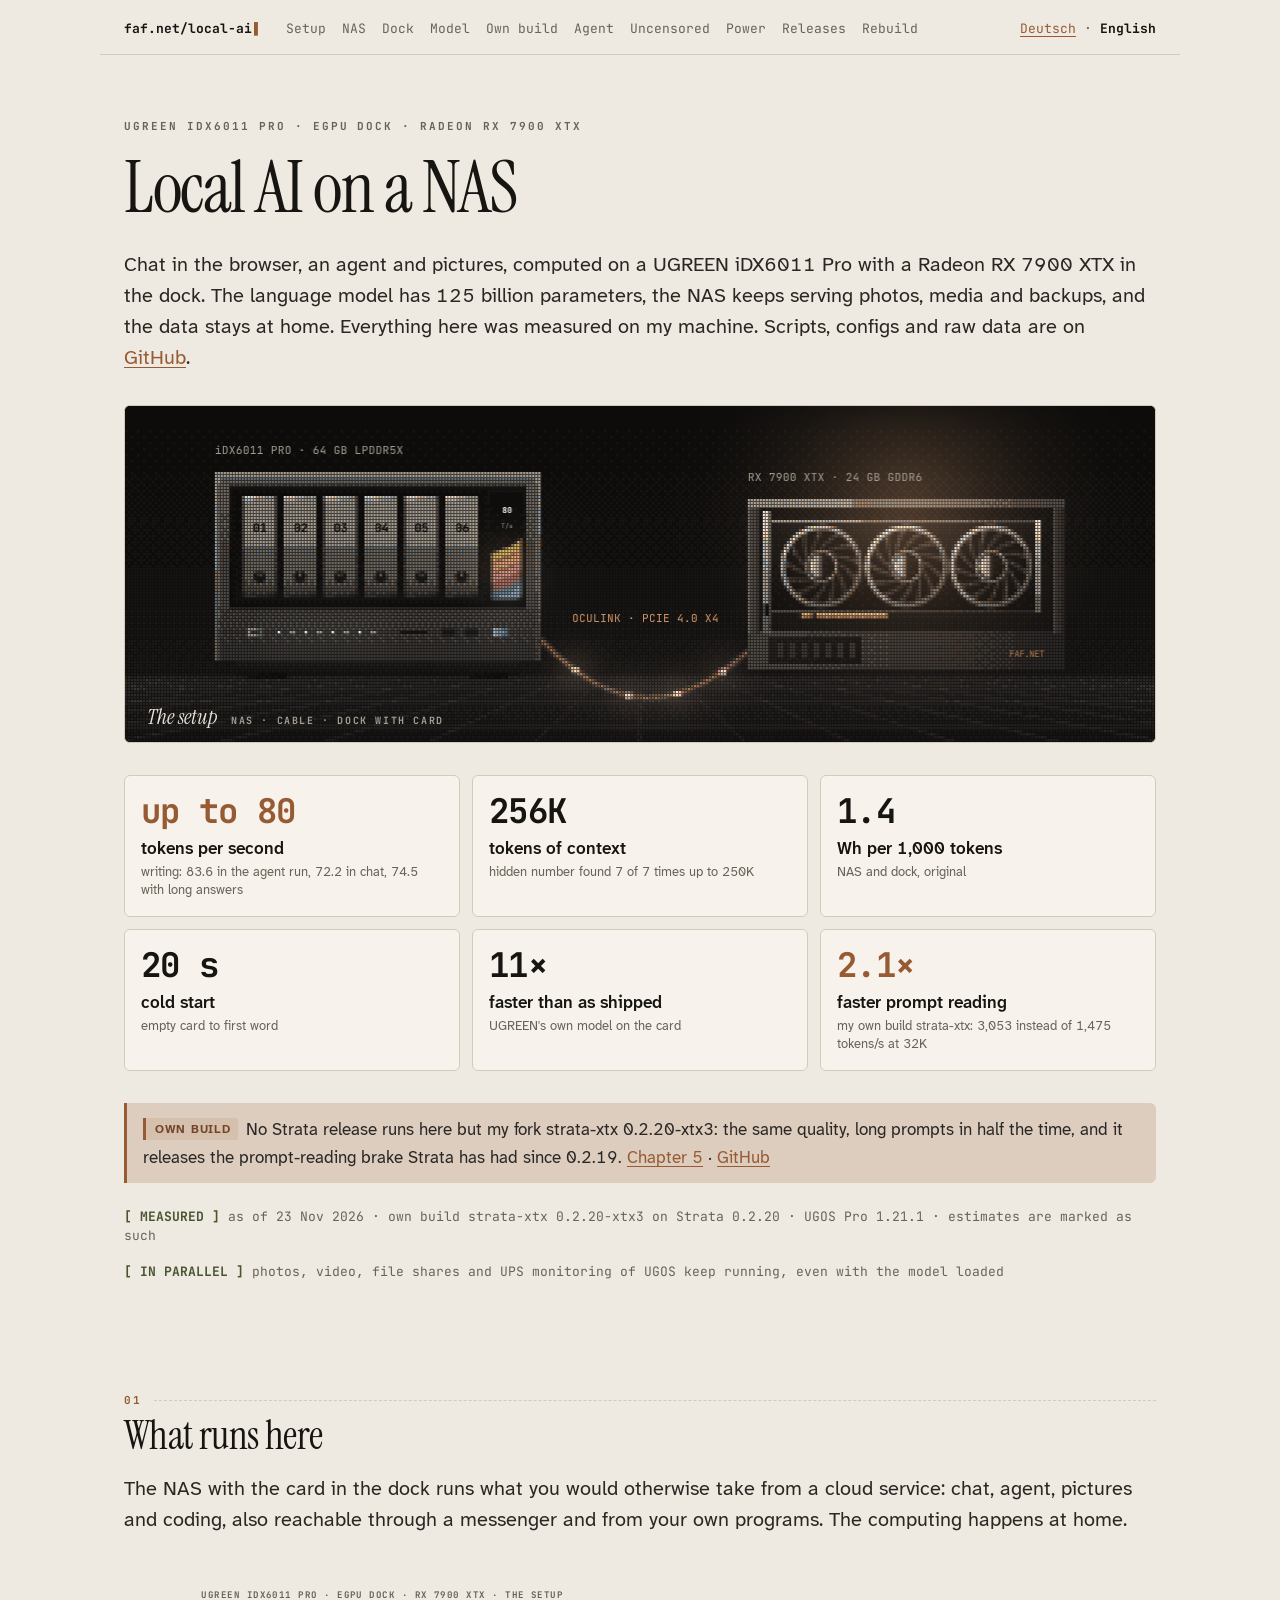
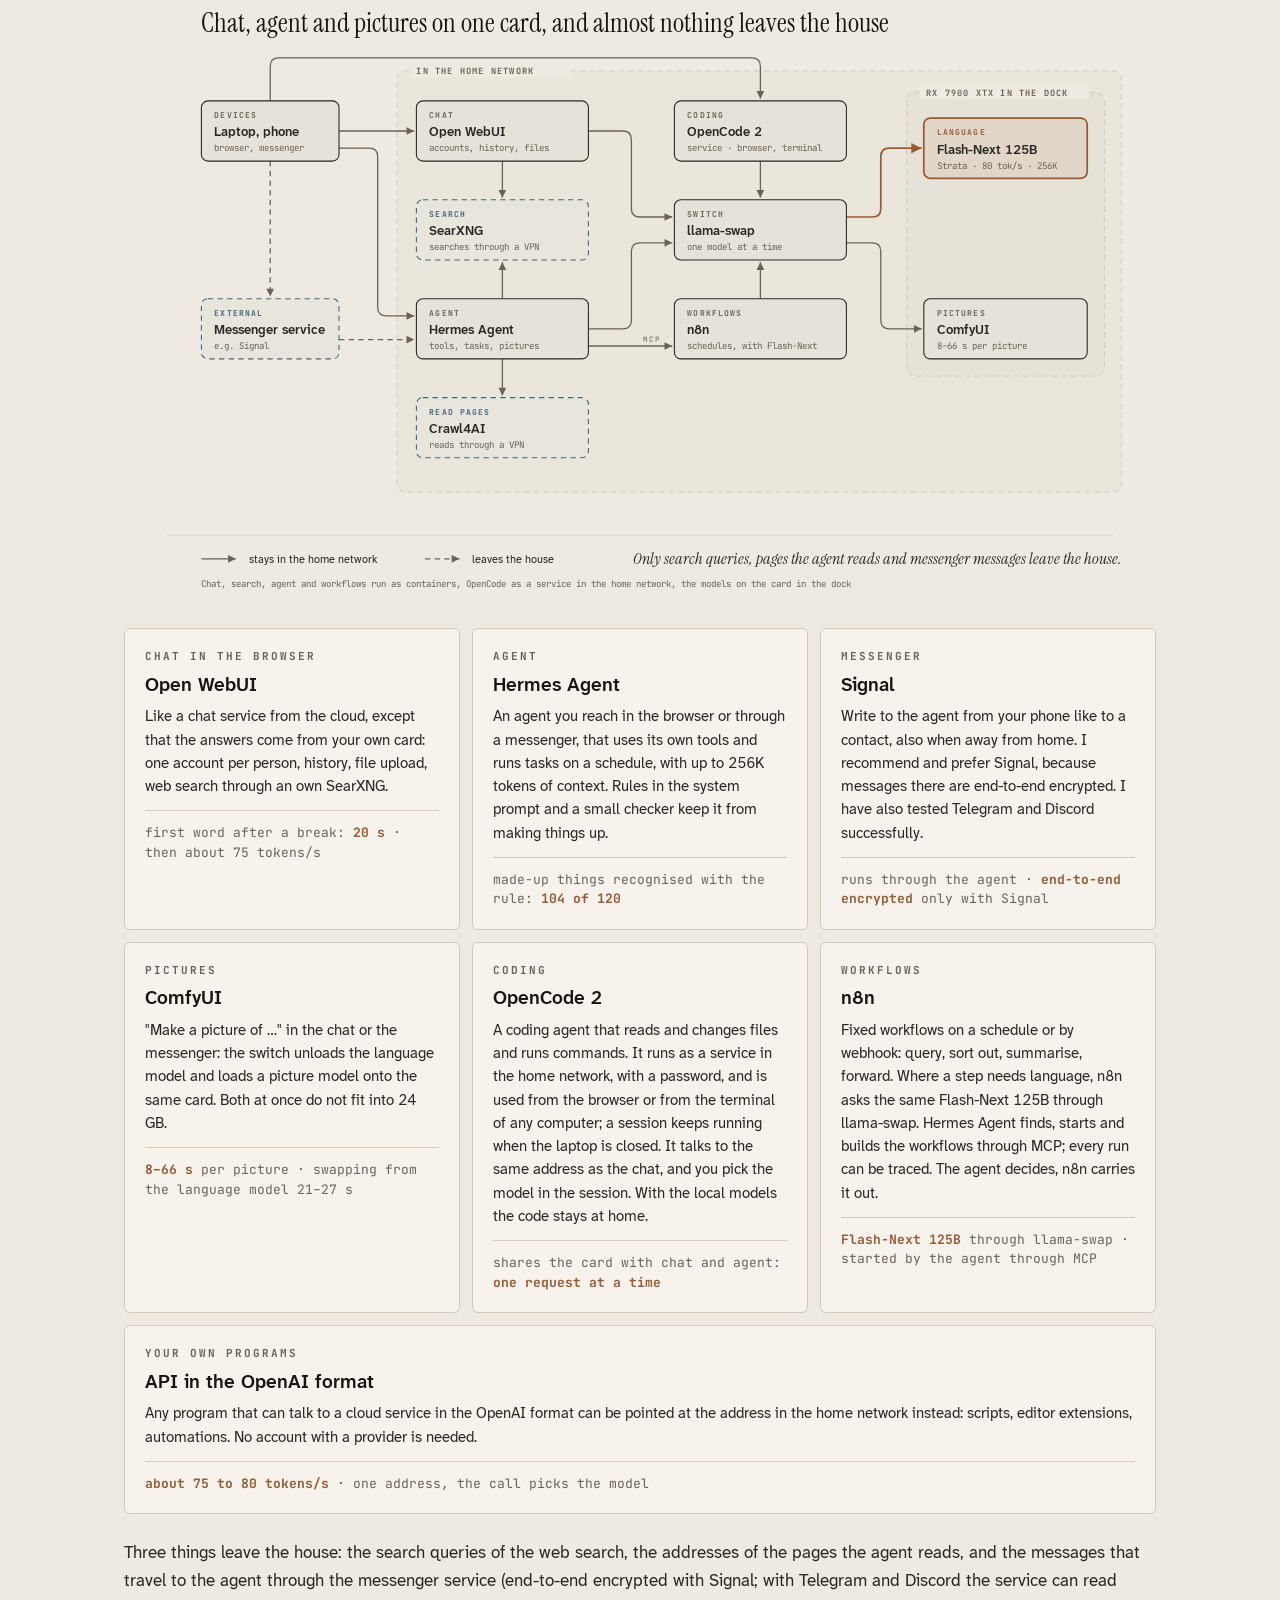
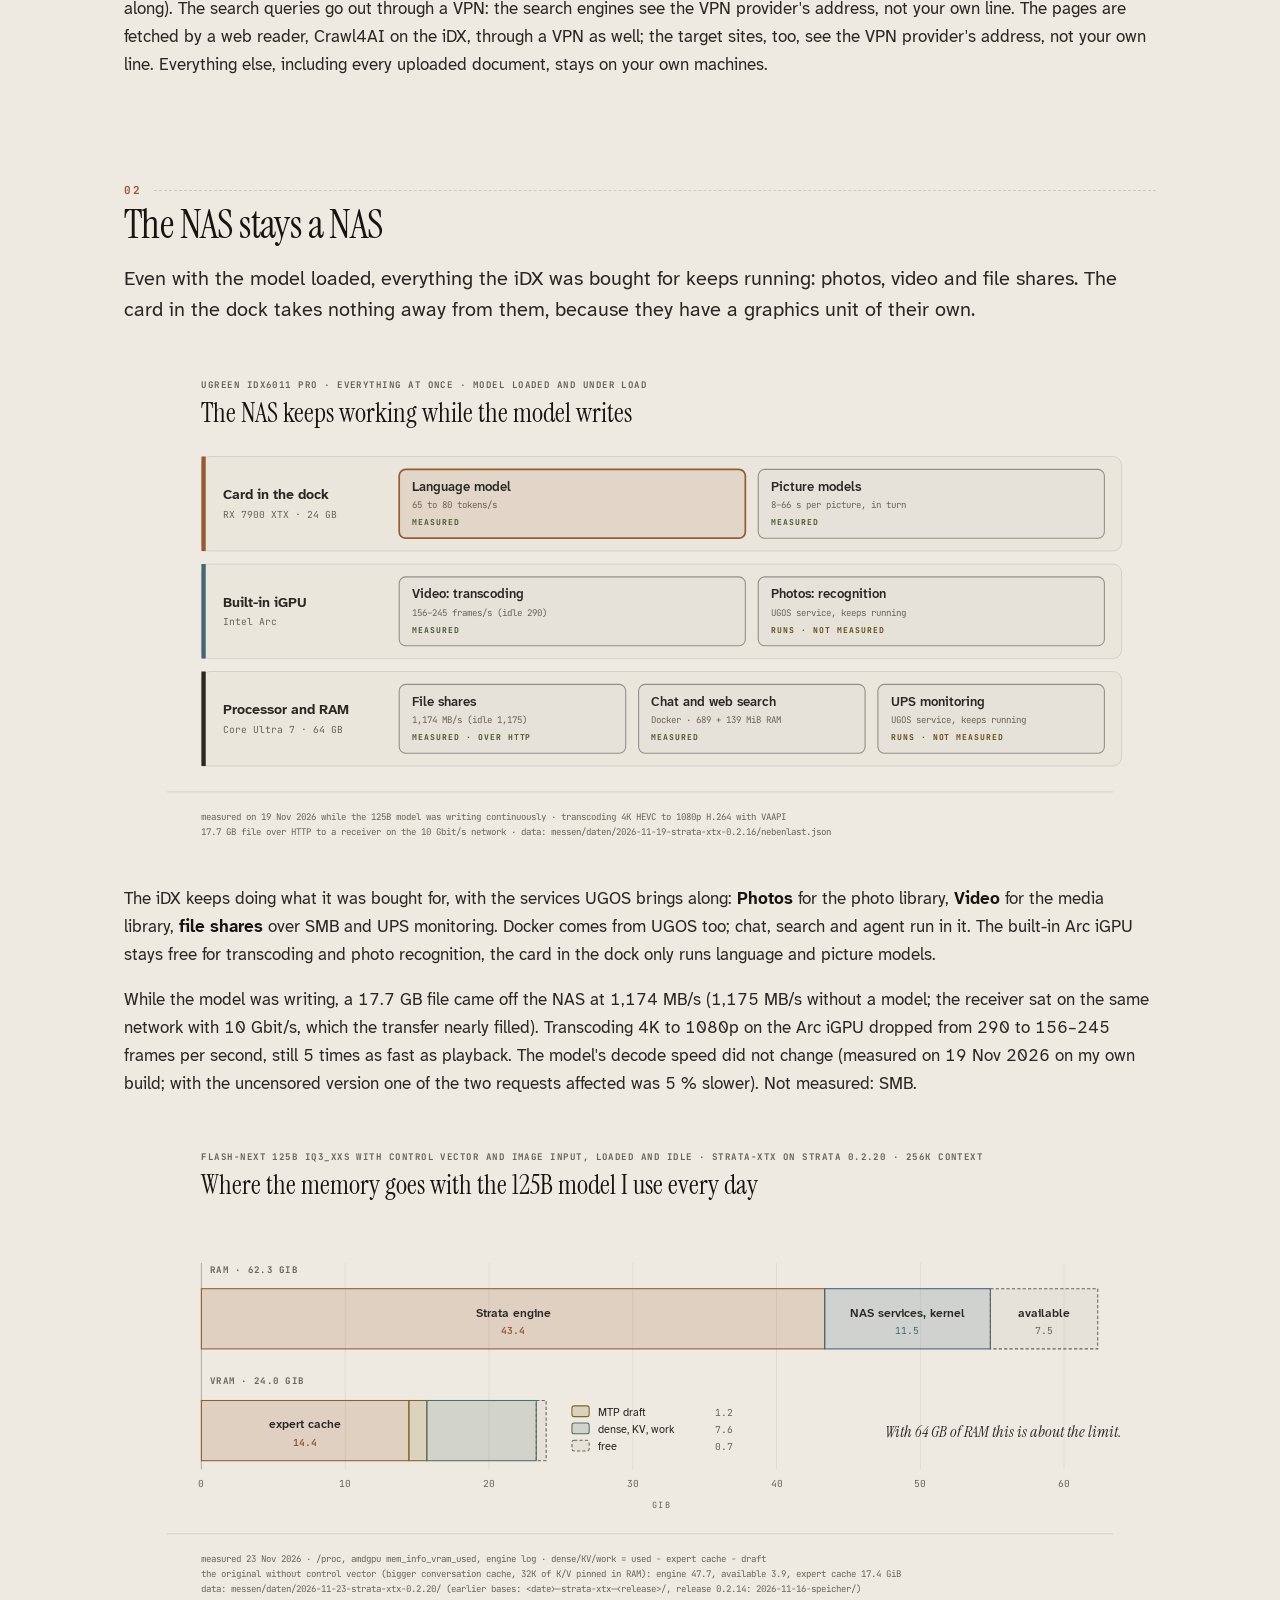
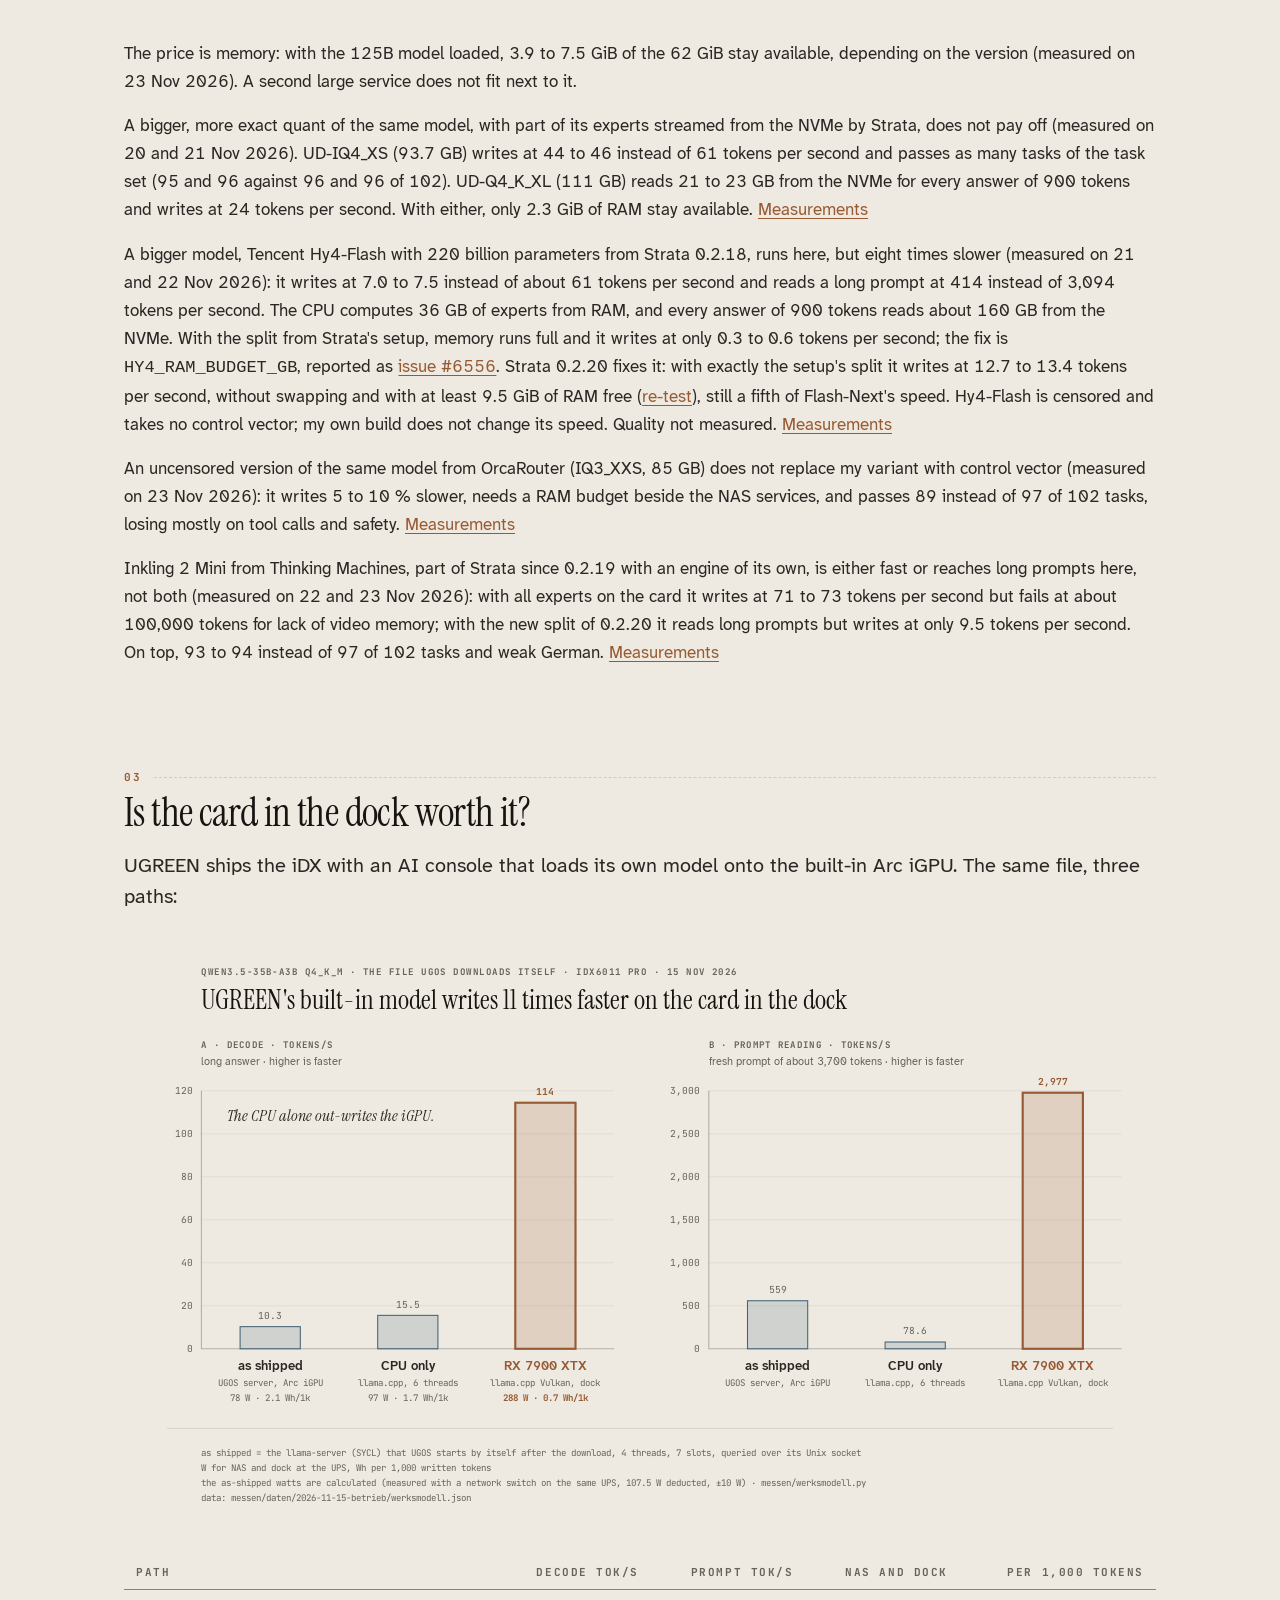
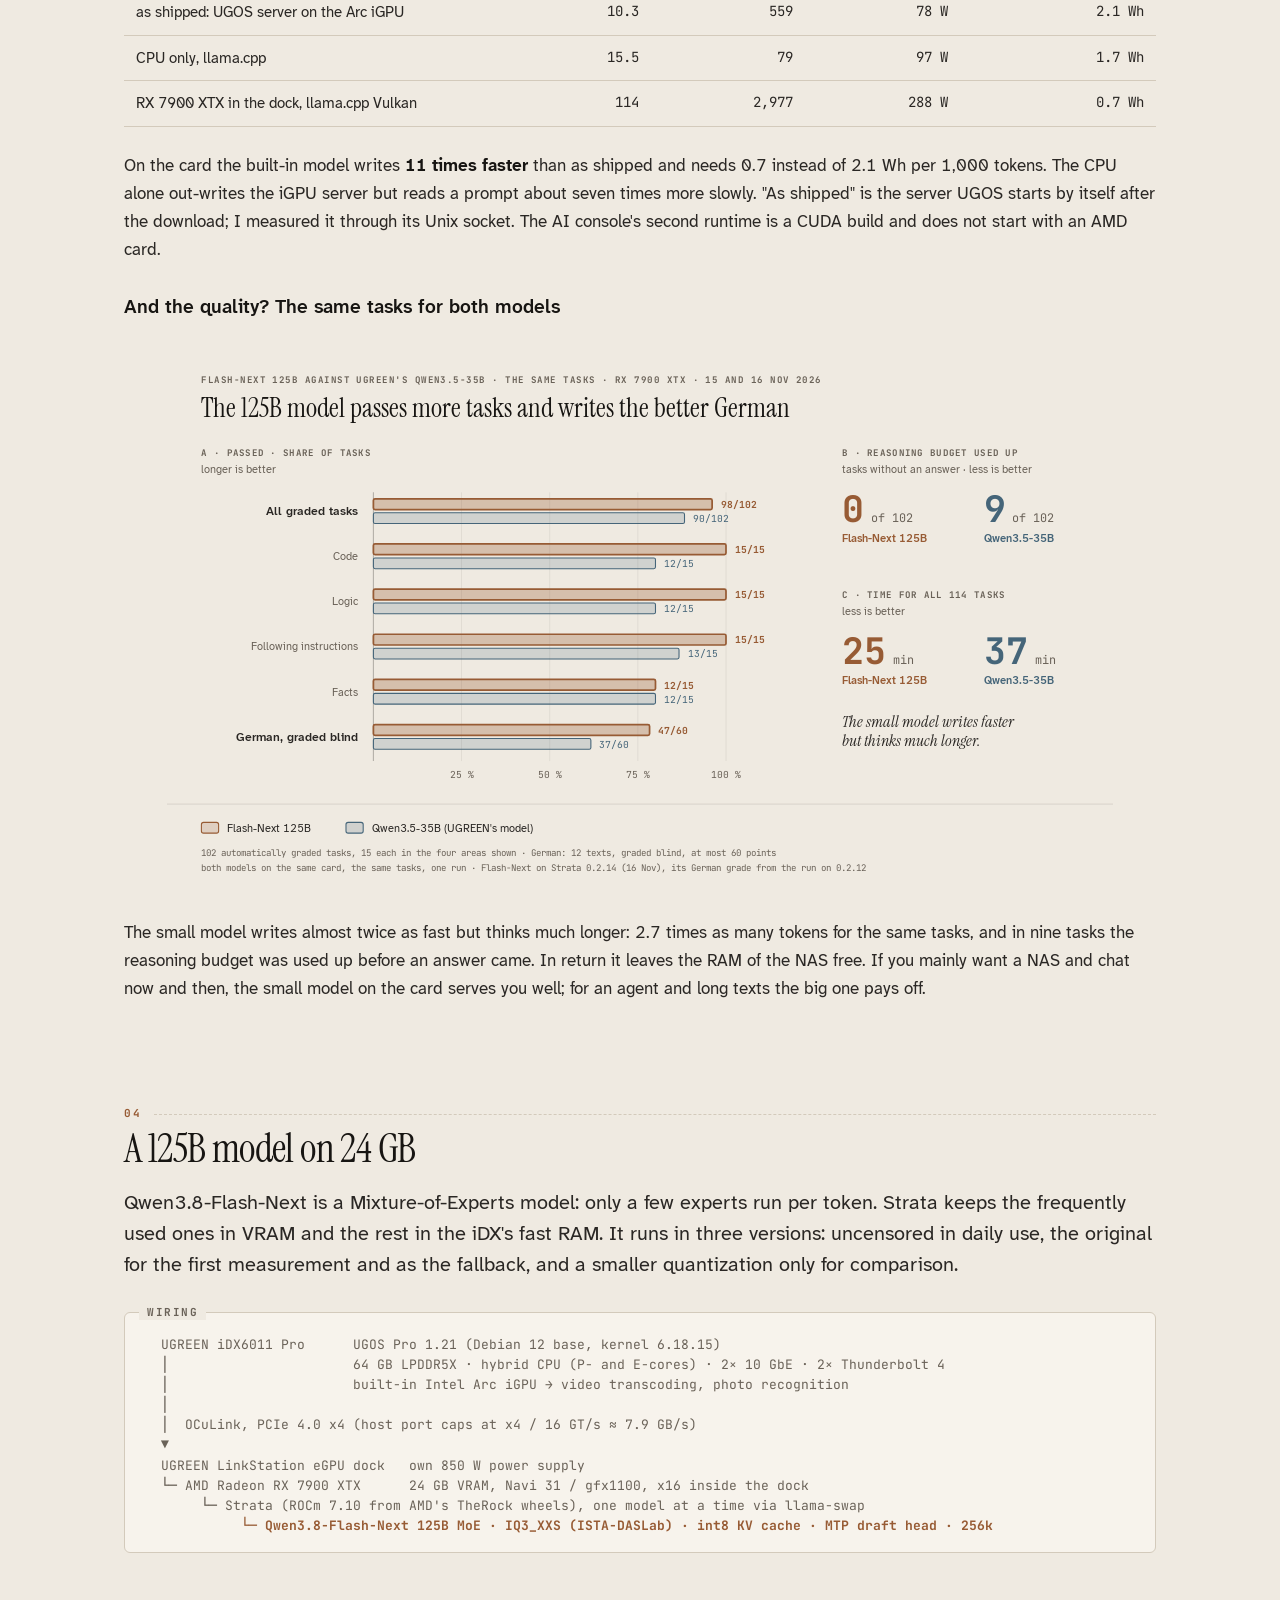
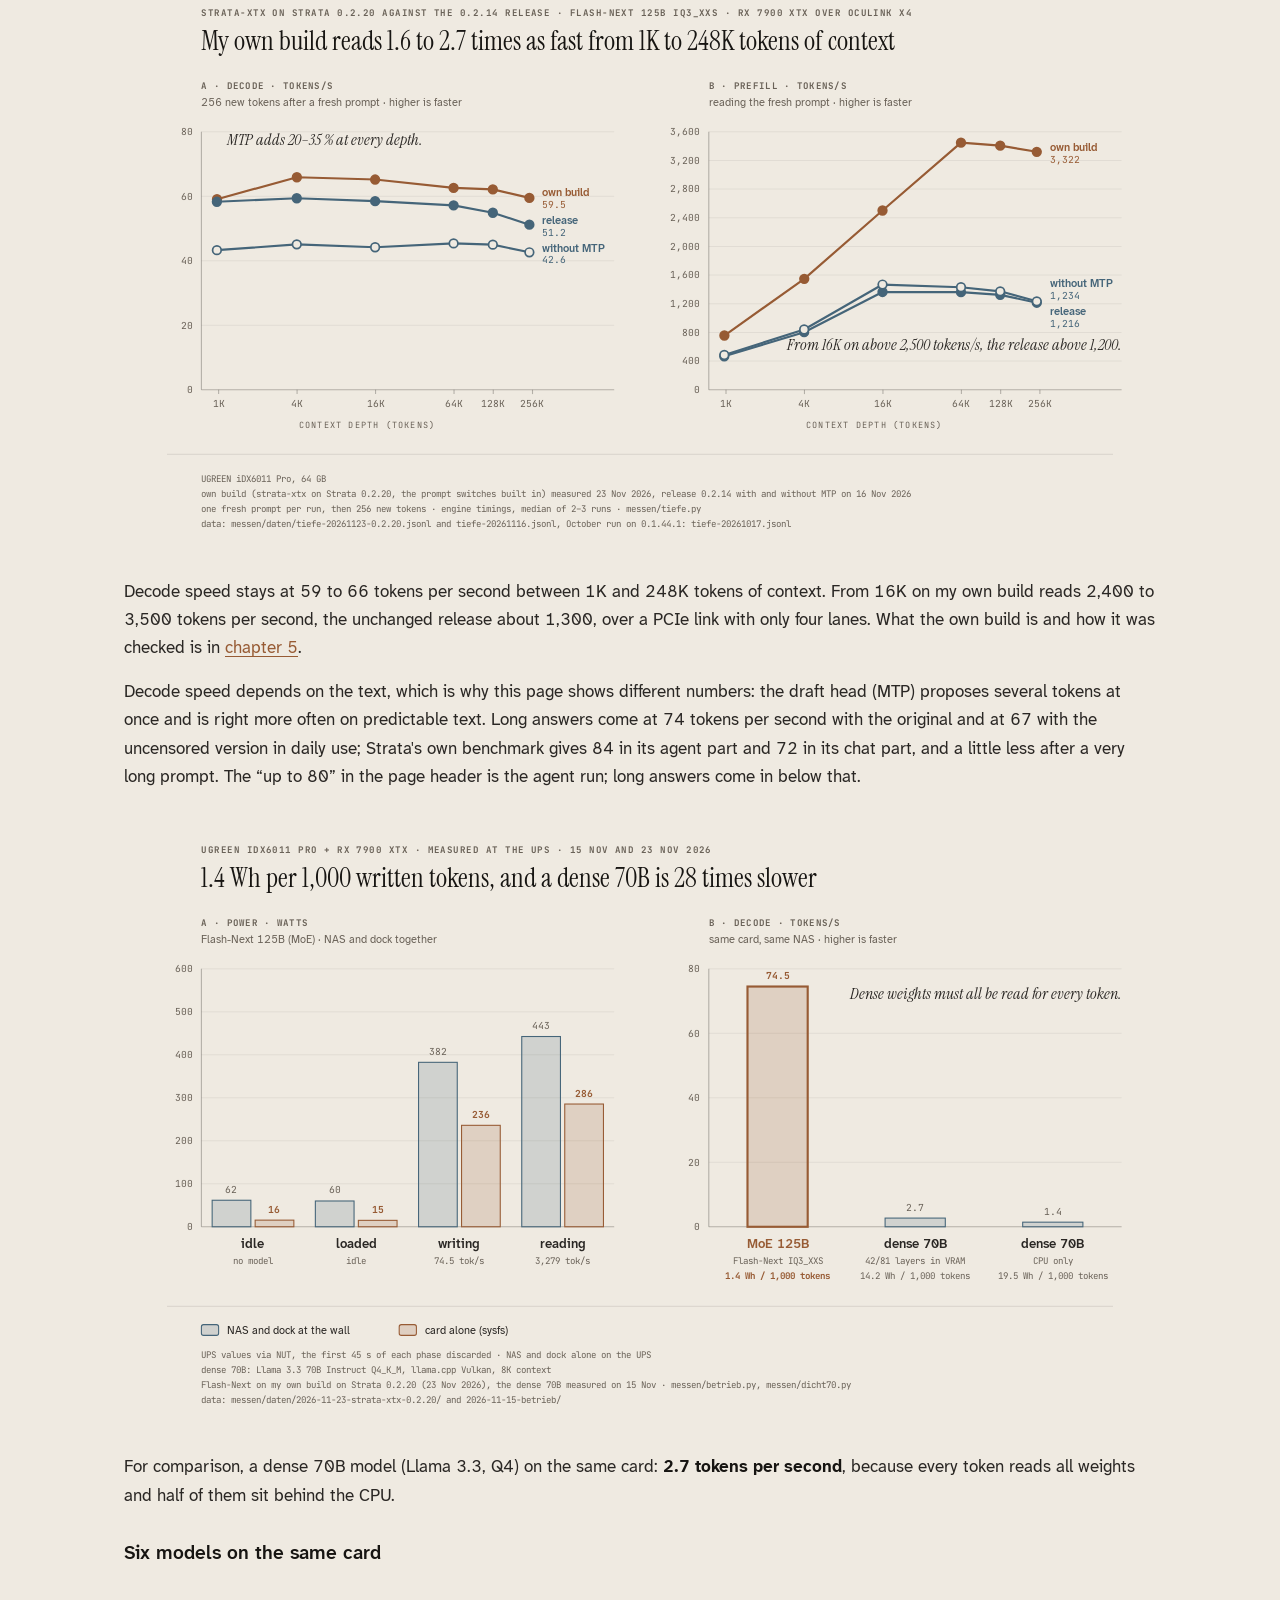
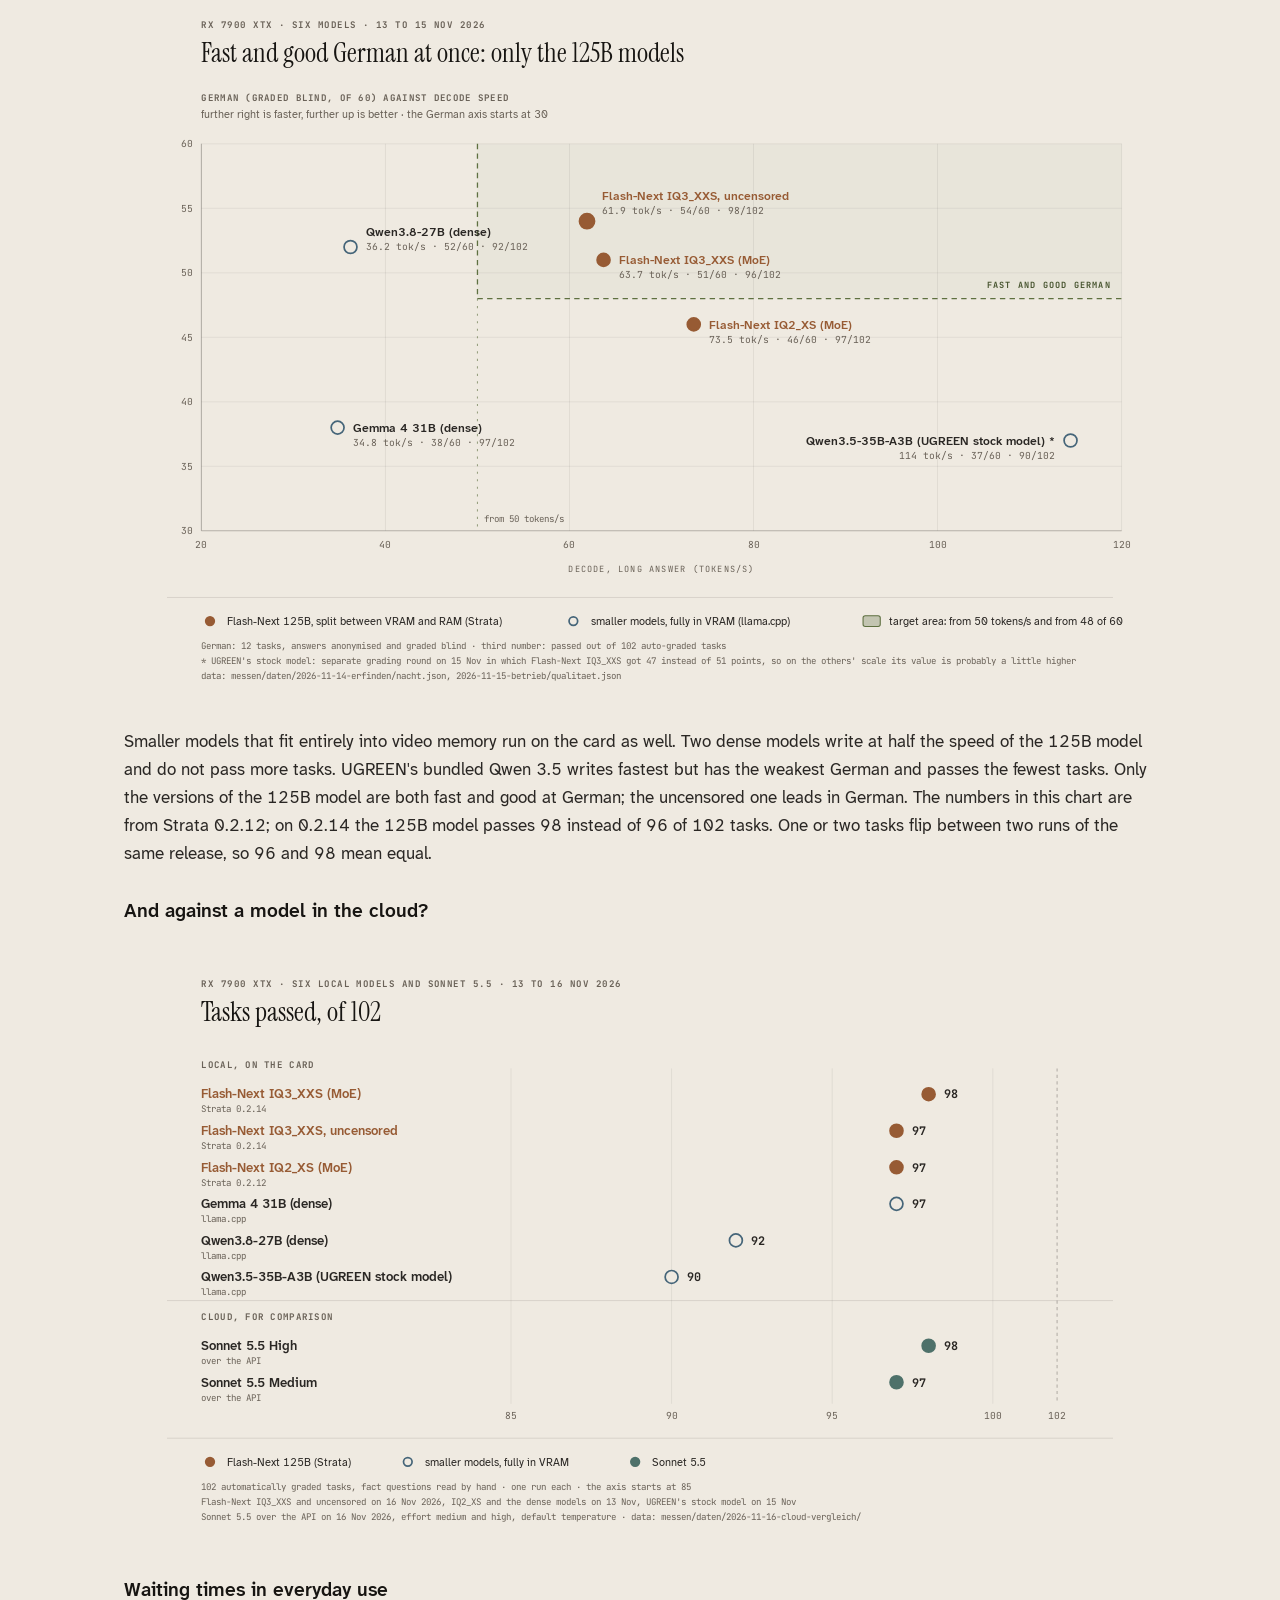
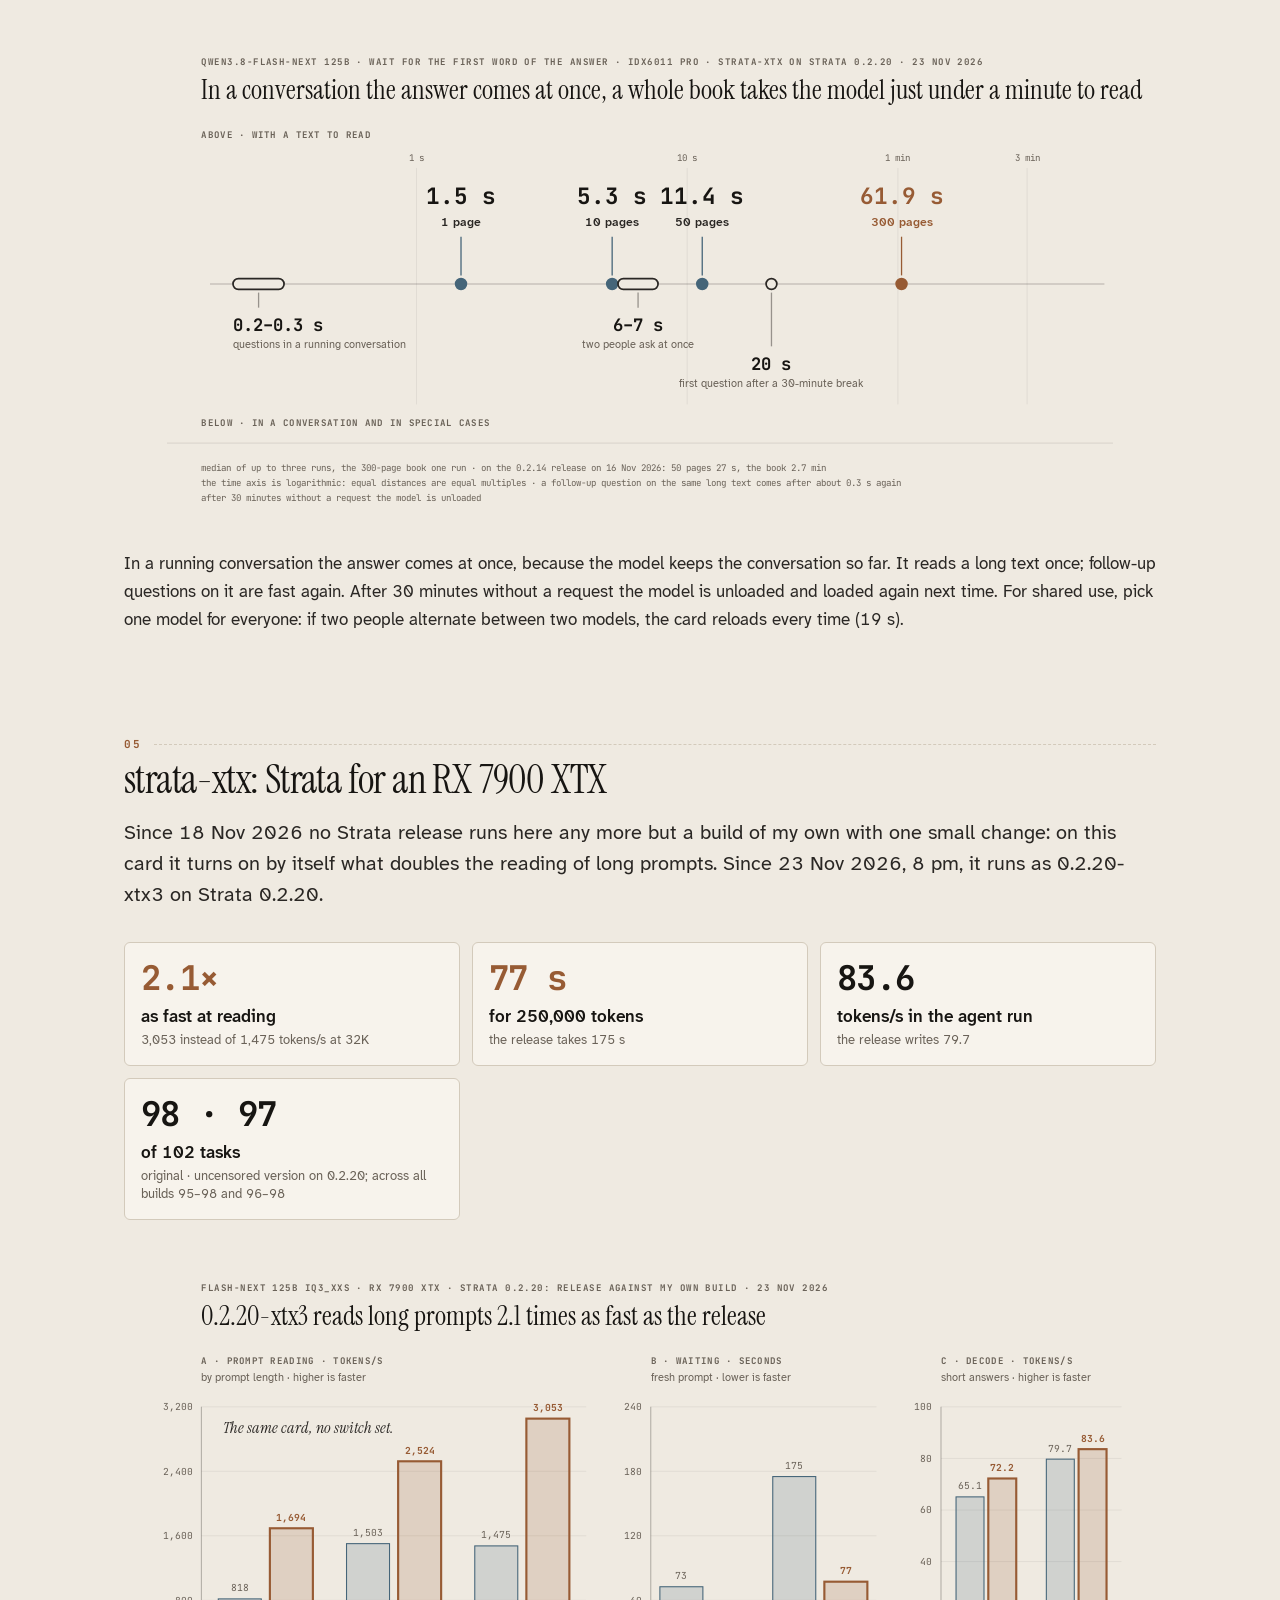
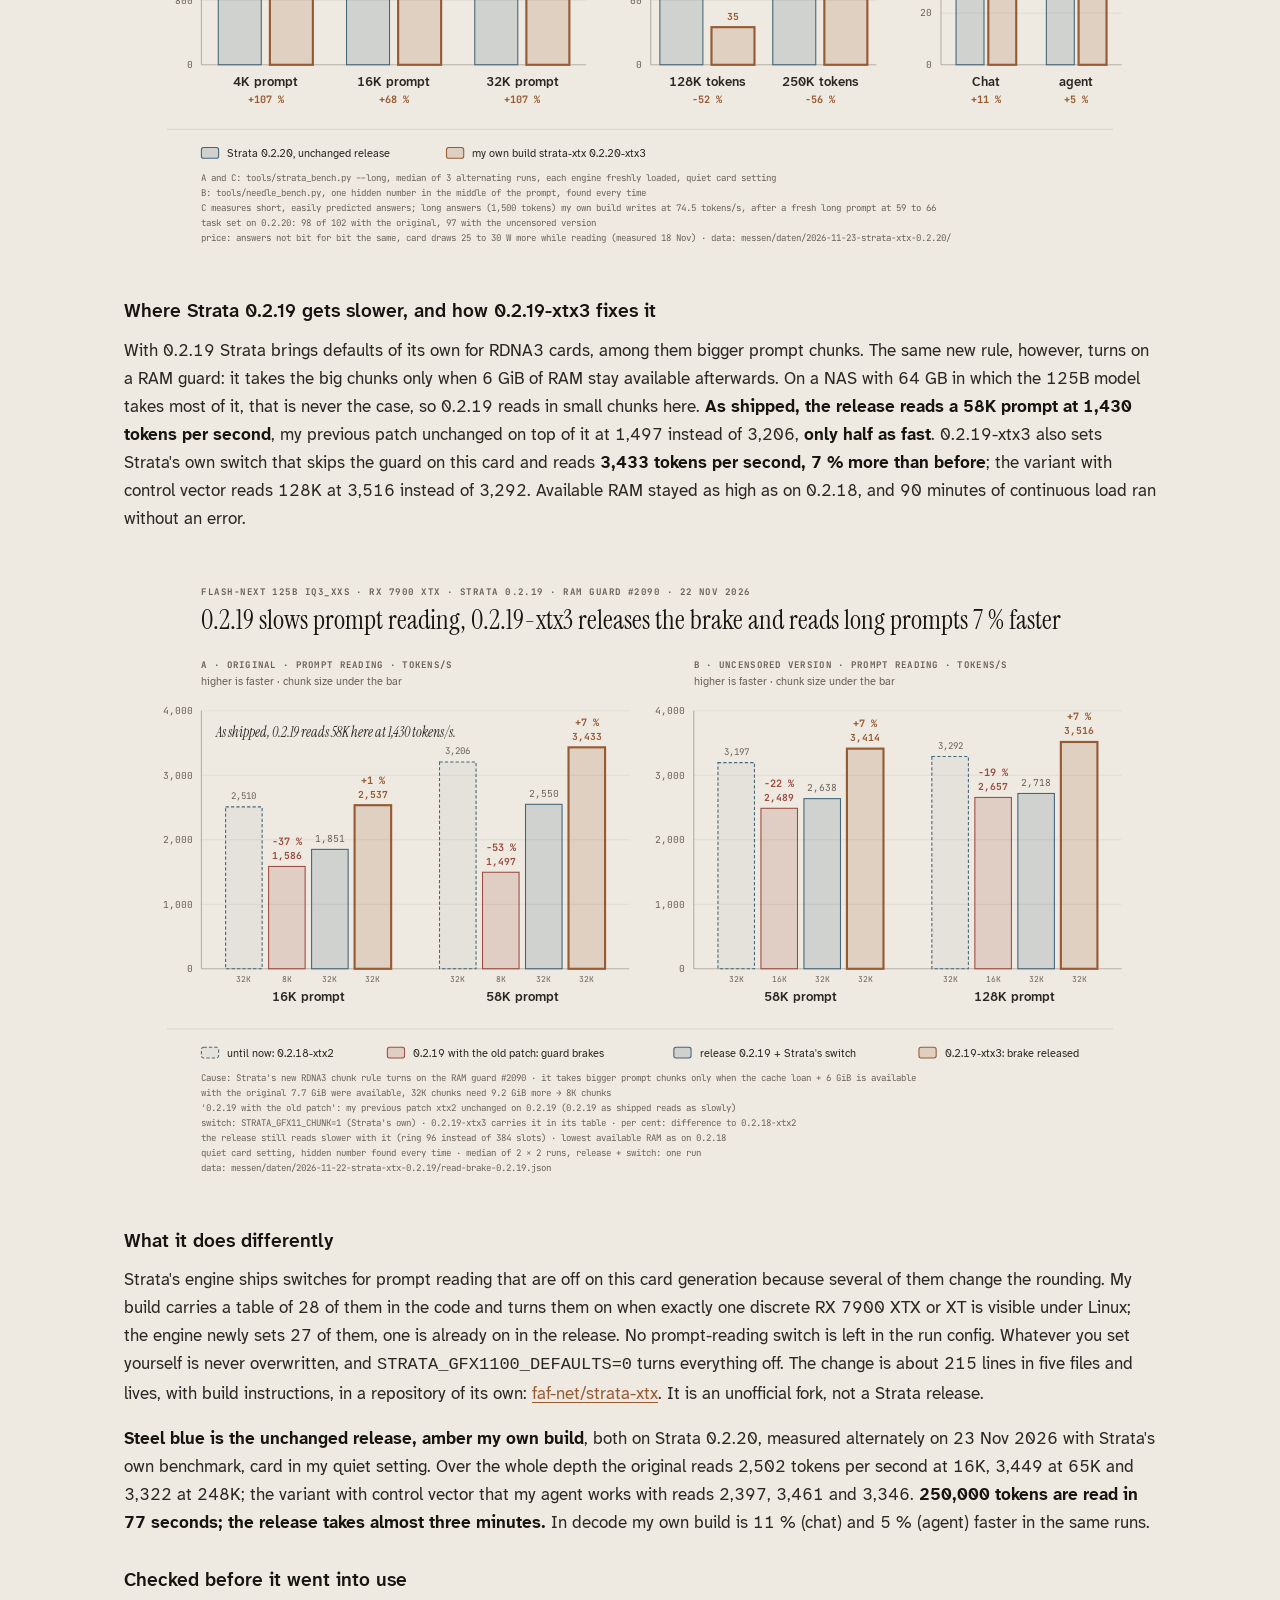
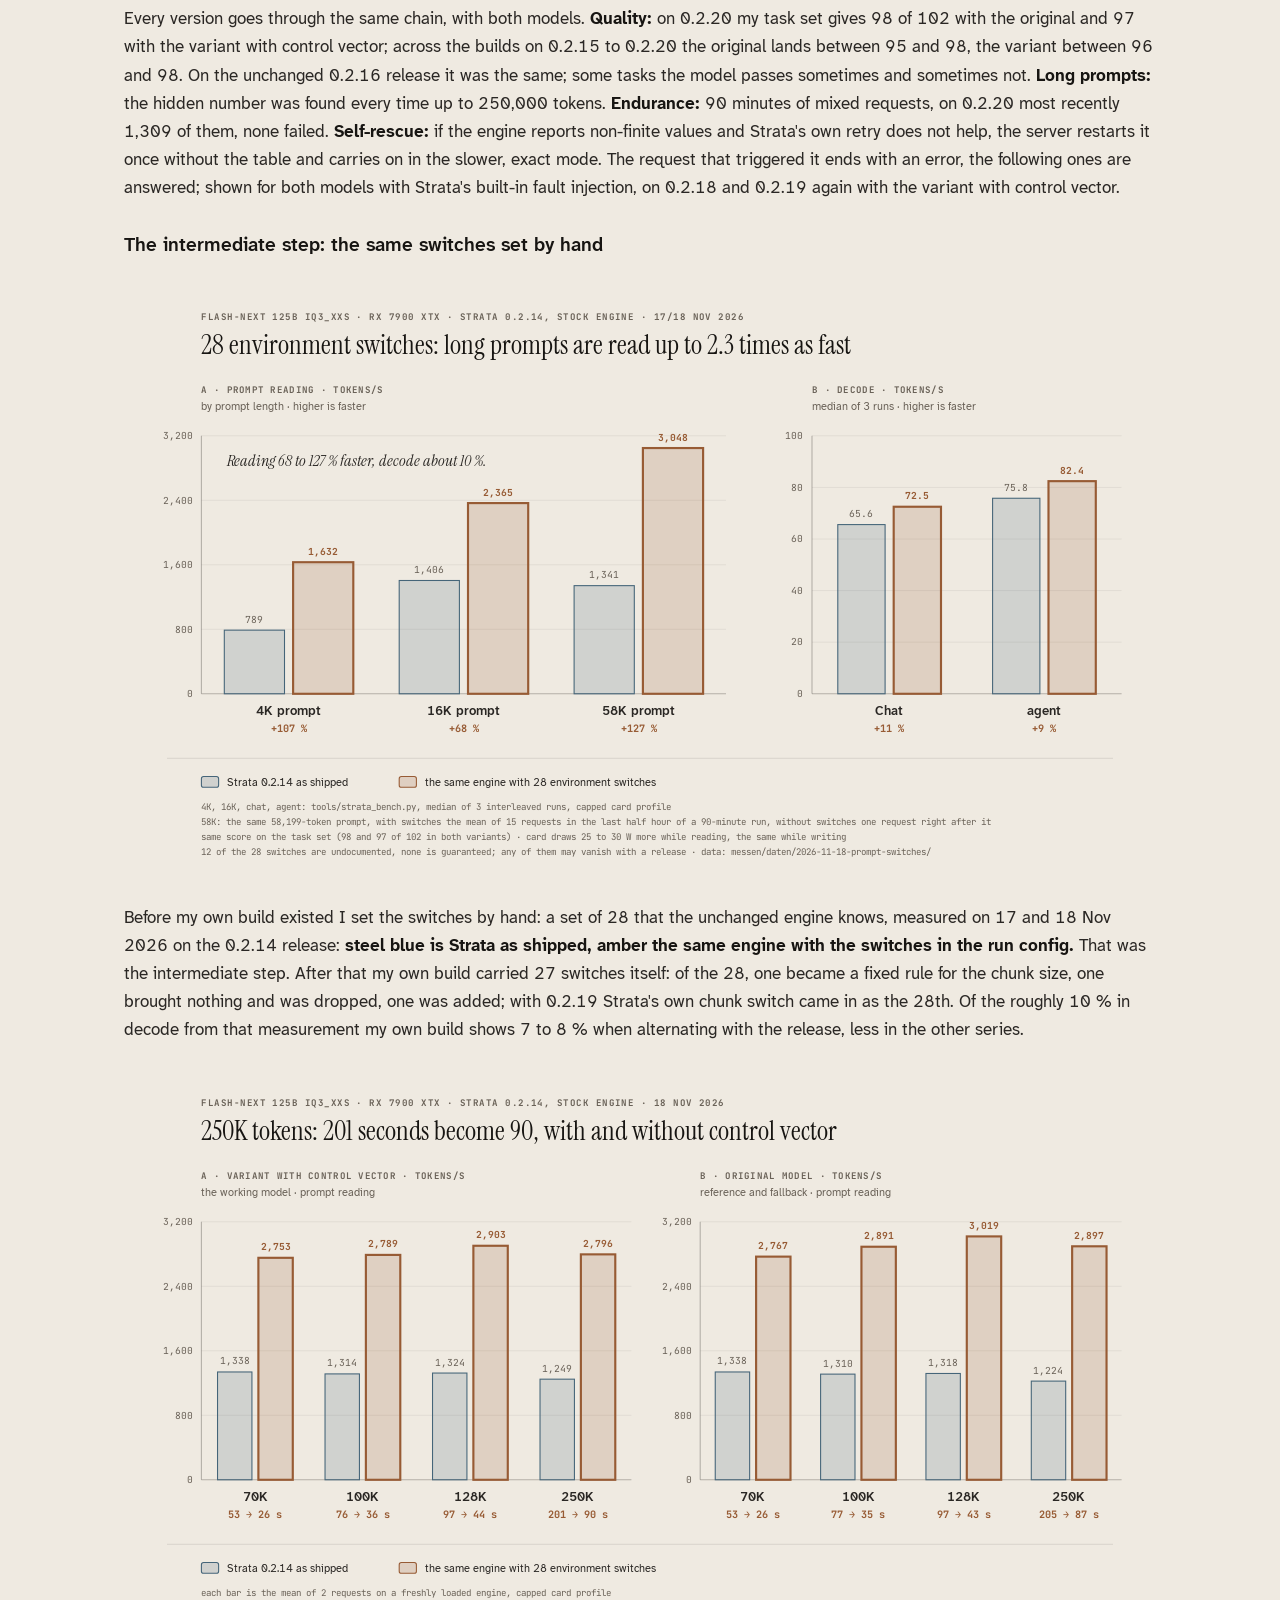
==== commit ccd363b7: "Lokale KI: Strata 0.2.20 und Eigenbau 0.2.20-xtx3 in Betrieb, Inkling 2 Mini, OrcaRouter, Hy4-Flash " ====
--- a/local-ai/index.html
+++ b/local-ai/index.html
@@ -18,7 +18,7 @@
 <meta property="og:site_name" content="faf.net">
 <meta property="og:locale" content="en_US">
 <meta name="twitter:card" content="summary_large_image">
-<script type="application/ld+json">{"@context": "https://schema.org", "@type": "TechArticle", "headline": "Local AI on a NAS: UGREEN iDX6011 Pro with RX 7900 XTX eGPU", "description": "A 125B language model on a UGREEN iDX6011 Pro with a Radeon RX 7900 XTX in an eGPU dock: measured speed, power, waiting time and risks. Raw data on GitHub.", "inLanguage": "en", "url": "https://faf.net/local-ai/", "mainEntityOfPage": "https://faf.net/local-ai/", "image": "https://faf.net/local-ai/og-en.png", "datePublished": "2026-11-15", "dateModified": "2026-11-22", "author": {"@type": "Person", "name": "Frank", "url": "https://faf.net/"}, "publisher": {"@type": "Person", "name": "Frank", "url": "https://faf.net/"}, "isPartOf": {"@type": "WebSite", "name": "faf.net", "url": "https://faf.net/"}, "license": "https://opensource.org/license/mit", "about": ["UGREEN iDX6011 Pro", "Radeon RX 7900 XTX", "eGPU", "OCuLink", "llama.cpp", "local language model"], "sameAs": "https://github.com/faf-net/ugreen-idx6011-egpu-llm"}</script>
+<script type="application/ld+json">{"@context": "https://schema.org", "@type": "TechArticle", "headline": "Local AI on a NAS: UGREEN iDX6011 Pro with RX 7900 XTX eGPU", "description": "A 125B language model on a UGREEN iDX6011 Pro with a Radeon RX 7900 XTX in an eGPU dock: measured speed, power, waiting time and risks. Raw data on GitHub.", "inLanguage": "en", "url": "https://faf.net/local-ai/", "mainEntityOfPage": "https://faf.net/local-ai/", "image": "https://faf.net/local-ai/og-en.png", "datePublished": "2026-11-15", "dateModified": "2026-11-23", "author": {"@type": "Person", "name": "Frank", "url": "https://faf.net/"}, "publisher": {"@type": "Person", "name": "Frank", "url": "https://faf.net/"}, "isPartOf": {"@type": "WebSite", "name": "faf.net", "url": "https://faf.net/"}, "license": "https://opensource.org/license/mit", "about": ["UGREEN iDX6011 Pro", "Radeon RX 7900 XTX", "eGPU", "OCuLink", "llama.cpp", "local language model"], "sameAs": "https://github.com/faf-net/ugreen-idx6011-egpu-llm"}</script>
 <meta name="color-scheme" content="dark light">
 <link rel="preload" href="fonts/atkinson-400.woff2" as="font" type="font/woff2" crossorigin>
 <link rel="stylesheet" href="idx.css?v=93130e13">
@@ -35,9 +35,9 @@
   <h1>Local AI on a NAS</h1>
   <p class="vorspann">Chat in the browser, an agent and pictures, computed on a UGREEN iDX6011 Pro with a Radeon RX 7900 XTX in the dock. The language model has 125 billion parameters, the NAS keeps serving photos, media and backups, and the data stays at home. Everything here was measured on my machine. Scripts, configs and raw data are on <a href="https://github.com/faf-net/ugreen-idx6011-egpu-llm#readme">GitHub</a>.</p>
   <figure class="szene"><img src="bilder/anlage.png?v=65ca11ad" srcset="bilder/anlage.png?v=65ca11ad 1x, bilder/anlage@2x.png?v=f9807d3a 2x" width="1032" height="336" alt="Text graphic: the NAS with six drive bays on the left, the dock with the graphics card and three fans on the right, the glowing OCuLink cable between them."><figcaption><span class="name">The setup</span><span class="teile">NAS · cable · dock with card</span></figcaption></figure>
-  <div class="kacheln"><div class="kachel haupt"><div class="wert">up to 80</div><div class="was">tokens per second</div><div class="neben">writing: 81.7 in the agent run, 75.3 in chat, 64.6 with long answers</div></div><div class="kachel"><div class="wert">256K</div><div class="was">tokens of context</div><div class="neben">hidden number found 7 of 7 times up to 250K</div></div><div class="kachel"><div class="wert">1.6</div><div class="was">Wh per 1,000 tokens</div><div class="neben">NAS and dock, original</div></div><div class="kachel"><div class="wert">20 s</div><div class="was">cold start</div><div class="neben">empty card to first word</div></div><div class="kachel"><div class="wert">11×</div><div class="was">faster than as shipped</div><div class="neben">UGREEN&#x27;s own model on the card</div></div><div class="kachel haupt"><div class="wert">2.1×</div><div class="was">faster prompt reading</div><div class="neben">my own build strata-xtx: 3,054 instead of 1,472 tokens/s at 32K</div></div></div>
-  <p class="band bernstein"><span class="pille bernstein">OWN BUILD</span>No Strata release runs here but my fork strata-xtx 0.2.19-xtx3: the same quality, long prompts in half the time, and it releases the prompt-reading brake of Strata 0.2.19. <a href="#eigenbau">Chapter 5</a> · <a href="https://github.com/faf-net/strata-xtx">GitHub</a></p>
-  <p class="status"><span class="konsole">[ MEASURED ]</span> as of 22 Nov 2026 · own build strata-xtx 0.2.19-xtx3 on Strata 0.2.19 · UGOS Pro 1.21.1 · estimates are marked as such</p>
+  <div class="kacheln"><div class="kachel haupt"><div class="wert">up to 80</div><div class="was">tokens per second</div><div class="neben">writing: 83.6 in the agent run, 72.2 in chat, 74.5 with long answers</div></div><div class="kachel"><div class="wert">256K</div><div class="was">tokens of context</div><div class="neben">hidden number found 7 of 7 times up to 250K</div></div><div class="kachel"><div class="wert">1.4</div><div class="was">Wh per 1,000 tokens</div><div class="neben">NAS and dock, original</div></div><div class="kachel"><div class="wert">20 s</div><div class="was">cold start</div><div class="neben">empty card to first word</div></div><div class="kachel"><div class="wert">11×</div><div class="was">faster than as shipped</div><div class="neben">UGREEN&#x27;s own model on the card</div></div><div class="kachel haupt"><div class="wert">2.1×</div><div class="was">faster prompt reading</div><div class="neben">my own build strata-xtx: 3,053 instead of 1,475 tokens/s at 32K</div></div></div>
+  <p class="band bernstein"><span class="pille bernstein">OWN BUILD</span>No Strata release runs here but my fork strata-xtx 0.2.20-xtx3: the same quality, long prompts in half the time, and it releases the prompt-reading brake Strata has had since 0.2.19. <a href="#eigenbau">Chapter 5</a> · <a href="https://github.com/faf-net/strata-xtx">GitHub</a></p>
+  <p class="status"><span class="konsole">[ MEASURED ]</span> as of 23 Nov 2026 · own build strata-xtx 0.2.20-xtx3 on Strata 0.2.20 · UGOS Pro 1.21.1 · estimates are marked as such</p>
   <p class="status"><span class="konsole">[ IN PARALLEL ]</span> photos, video, file shares and UPS monitoring of UGOS keep running, even with the model loaded</p>
 </section>
 <section id="anlage"><div class="nr">01</div><h2>What runs here</h2><p class="vorspann">The NAS with the card in the dock runs what you would otherwise take from a cloud service: chat, agent, pictures and coding, also reachable through a messenger and from your own programs. The computing happens at home.</p>
@@ -49,10 +49,12 @@
 <figure class="bild"><div class="rollen"><svg viewBox="0 0 960 476" xmlns="http://www.w3.org/2000/svg" role="img" aria-labelledby="parallel-en-title parallel-en-desc"><title id="parallel-en-title">The NAS keeps working while the model writes</title><desc id="parallel-en-desc">Three lanes: language and picture models run on the card in the dock, transcoding and photo recognition on the built-in iGPU, file shares, chat, web search and UPS monitoring on processor and RAM, all at the same time.</desc><text x="72.0" y="36.0" font-size="8.5" font-family="'JetBrains Mono', Consolas, monospace" font-weight="500" letter-spacing="0.16em" style="fill:var(--gedaempft)">UGREEN IDX6011 PRO · EVERYTHING AT ONCE · MODEL LOADED AND UNDER LOAD</text><text x="72.0" y="68.0" font-size="25" font-family="'Instrument Serif', Georgia, serif" style="fill:var(--fett)">The NAS keeps working while the model writes</text><rect x="72" y="100" width="856" height="88" rx="8" fill-opacity="0.025" stroke-opacity="0.14" stroke-width="0.8" style="fill:var(--schrift);stroke:var(--schrift)"/><rect x="72" y="100" width="4" height="88" style="fill:var(--bernstein)"/><text x="92.0" y="140.0" font-size="13" font-family="'Atkinson Hyperlegible Next', 'Segoe UI', sans-serif" font-weight="700" style="fill:var(--schrift)">Card in the dock</text><text x="92.0" y="157.0" font-size="9" font-family="'JetBrains Mono', Consolas, monospace" style="fill:var(--gedaempft)">RX 7900 XTX · 24 GB</text><rect x="256.0" y="112" width="322.0" height="64" rx="6" style="fill:var(--grund)"/><rect x="256.0" y="112" width="322.0" height="64" rx="6" fill-opacity="0.14" stroke-opacity="1" stroke-width="1.6" style="fill:var(--bernstein);stroke:var(--bernstein)"/><text x="268.0" y="132.0" font-size="12" font-family="'Atkinson Hyperlegible Next', 'Segoe UI', sans-serif" font-weight="600" style="fill:var(--schrift)">Language model</text><text x="268.0" y="148.0" font-size="8.5" font-family="'JetBrains Mono', Consolas, monospace" style="fill:var(--gedaempft)">65 to 80 tokens/s</text><text x="268.0" y="164.0" font-size="7.5" font-family="'JetBrains Mono', Consolas, monospace" font-weight="600" letter-spacing="0.12em" style="fill:var(--status-salbei)">MEASURED</text><rect x="590.0" y="112" width="322.0" height="64" rx="6" style="fill:var(--grund)"/><rect x="590.0" y="112" width="322.0" height="64" rx="6" fill-opacity="0.04" stroke-opacity="0.45" stroke-width="1" style="fill:var(--schrift);stroke:var(--schrift)"/><text x="602.0" y="132.0" font-size="12" font-family="'Atkinson Hyperlegible Next', 'Segoe UI', sans-serif" font-weight="600" style="fill:var(--schrift)">Picture models</text><text x="602.0" y="148.0" font-size="8.5" font-family="'JetBrains Mono', Consolas, monospace" style="fill:var(--gedaempft)">8–66 s per picture, in turn</text><text x="602.0" y="164.0" font-size="7.5" font-family="'JetBrains Mono', Consolas, monospace" font-weight="600" letter-spacing="0.12em" style="fill:var(--status-salbei)">MEASURED</text><rect x="72" y="200" width="856" height="88" rx="8" fill-opacity="0.025" stroke-opacity="0.14" stroke-width="0.8" style="fill:var(--schrift);stroke:var(--schrift)"/><rect x="72" y="200" width="4" height="88" style="fill:var(--stahl)"/><text x="92.0" y="240.0" font-size="13" font-family="'Atkinson Hyperlegible Next', 'Segoe UI', sans-serif" font-weight="700" style="fill:var(--schrift)">Built-in iGPU</text><text x="92.0" y="257.0" font-size="9" font-family="'JetBrains Mono', Consolas, monospace" style="fill:var(--gedaempft)">Intel Arc</text><rect x="256.0" y="212" width="322.0" height="64" rx="6" style="fill:var(--grund)"/><rect x="256.0" y="212" width="322.0" height="64" rx="6" fill-opacity="0.04" stroke-opacity="0.45" stroke-width="1" style="fill:var(--schrift);stroke:var(--schrift)"/><text x="268.0" y="232.0" font-size="12" font-family="'Atkinson Hyperlegible Next', 'Segoe UI', sans-serif" font-weight="600" style="fill:var(--schrift)">Video: transcoding</text><text x="268.0" y="248.0" font-size="8.5" font-family="'JetBrains Mono', Consolas, monospace" style="fill:var(--gedaempft)">156–245 frames/s (idle 290)</text><text x="268.0" y="264.0" font-size="7.5" font-family="'JetBrains Mono', Consolas, monospace" font-weight="600" letter-spacing="0.12em" style="fill:var(--status-salbei)">MEASURED</text><rect x="590.0" y="212" width="322.0" height="64" rx="6" style="fill:var(--grund)"/><rect x="590.0" y="212" width="322.0" height="64" rx="6" fill-opacity="0.04" stroke-opacity="0.45" stroke-width="1" style="fill:var(--schrift);stroke:var(--schrift)"/><text x="602.0" y="232.0" font-size="12" font-family="'Atkinson Hyperlegible Next', 'Segoe UI', sans-serif" font-weight="600" style="fill:var(--schrift)">Photos: recognition</text><text x="602.0" y="248.0" font-size="8.5" font-family="'JetBrains Mono', Consolas, monospace" style="fill:var(--gedaempft)">UGOS service, keeps running</text><text x="602.0" y="264.0" font-size="7.5" font-family="'JetBrains Mono', Consolas, monospace" font-weight="600" letter-spacing="0.12em" style="fill:var(--status-gold)">RUNS · NOT MEASURED</text><rect x="72" y="300" width="856" height="88" rx="8" fill-opacity="0.025" stroke-opacity="0.14" stroke-width="0.8" style="fill:var(--schrift);stroke:var(--schrift)"/><rect x="72" y="300" width="4" height="88" style="fill:var(--schrift)"/><text x="92.0" y="340.0" font-size="13" font-family="'Atkinson Hyperlegible Next', 'Segoe UI', sans-serif" font-weight="700" style="fill:var(--schrift)">Processor and RAM</text><text x="92.0" y="357.0" font-size="9" font-family="'JetBrains Mono', Consolas, monospace" style="fill:var(--gedaempft)">Core Ultra 7 · 64 GB</text><rect x="256.0" y="312" width="210.7" height="64" rx="6" style="fill:var(--grund)"/><rect x="256.0" y="312" width="210.7" height="64" rx="6" fill-opacity="0.04" stroke-opacity="0.45" stroke-width="1" style="fill:var(--schrift);stroke:var(--schrift)"/><text x="268.0" y="332.0" font-size="12" font-family="'Atkinson Hyperlegible Next', 'Segoe UI', sans-serif" font-weight="600" style="fill:var(--schrift)">File shares</text><text x="268.0" y="348.0" font-size="8.5" font-family="'JetBrains Mono', Consolas, monospace" style="fill:var(--gedaempft)">1,174 MB/s (idle 1,175)</text><text x="268.0" y="364.0" font-size="7.5" font-family="'JetBrains Mono', Consolas, monospace" font-weight="600" letter-spacing="0.12em" style="fill:var(--status-salbei)">MEASURED · OVER HTTP</text><rect x="478.7" y="312" width="210.7" height="64" rx="6" style="fill:var(--grund)"/><rect x="478.7" y="312" width="210.7" height="64" rx="6" fill-opacity="0.04" stroke-opacity="0.45" stroke-width="1" style="fill:var(--schrift);stroke:var(--schrift)"/><text x="490.7" y="332.0" font-size="12" font-family="'Atkinson Hyperlegible Next', 'Segoe UI', sans-serif" font-weight="600" style="fill:var(--schrift)">Chat and web search</text><text x="490.7" y="348.0" font-size="8.5" font-family="'JetBrains Mono', Consolas, monospace" style="fill:var(--gedaempft)">Docker · 689 + 139 MiB RAM</text><text x="490.7" y="364.0" font-size="7.5" font-family="'JetBrains Mono', Consolas, monospace" font-weight="600" letter-spacing="0.12em" style="fill:var(--status-salbei)">MEASURED</text><rect x="701.3" y="312" width="210.7" height="64" rx="6" style="fill:var(--grund)"/><rect x="701.3" y="312" width="210.7" height="64" rx="6" fill-opacity="0.04" stroke-opacity="0.45" stroke-width="1" style="fill:var(--schrift);stroke:var(--schrift)"/><text x="713.3" y="332.0" font-size="12" font-family="'Atkinson Hyperlegible Next', 'Segoe UI', sans-serif" font-weight="600" style="fill:var(--schrift)">UPS monitoring</text><text x="713.3" y="348.0" font-size="8.5" font-family="'JetBrains Mono', Consolas, monospace" style="fill:var(--gedaempft)">UGOS service, keeps running</text><text x="713.3" y="364.0" font-size="7.5" font-family="'JetBrains Mono', Consolas, monospace" font-weight="600" letter-spacing="0.12em" style="fill:var(--status-gold)">RUNS · NOT MEASURED</text><line x1="40.0" y1="412.0" x2="920.0" y2="412.0" stroke-opacity="0.14" stroke-width="0.8" style="stroke:var(--schrift)"/><text x="72.0" y="438.0" font-size="8.5" font-family="'JetBrains Mono', Consolas, monospace" style="fill:var(--gedaempft)">measured on 19 Nov 2026 while the 125B model was writing continuously · transcoding 4K HEVC to 1080p H.264 with VAAPI</text><text x="72.0" y="452.0" font-size="8.5" font-family="'JetBrains Mono', Consolas, monospace" style="fill:var(--gedaempft)">17.7 GB file over HTTP to a receiver on the 10 Gbit/s network · data: messen/daten/2026-11-19-strata-xtx-0.2.16/nebenlast.json</text></svg></div></figure>
 <p>The iDX keeps doing what it was bought for, with the services UGOS brings along: <b>Photos</b> for the photo library, <b>Video</b> for the media library, <b>file shares</b> over SMB and UPS monitoring. Docker comes from UGOS too; chat, search and agent run in it. The built-in Arc iGPU stays free for transcoding and photo recognition, the card in the dock only runs language and picture models.</p>
 <p>While the model was writing, a 17.7 GB file came off the NAS at 1,174 MB/s (1,175 MB/s without a model; the receiver sat on the same network with 10 Gbit/s, which the transfer nearly filled). Transcoding 4K to 1080p on the Arc iGPU dropped from 290 to 156–245 frames per second, still 5 times as fast as playback. The model's decode speed did not change (measured on 19 Nov 2026 on my own build; with the uncensored version one of the two requests affected was 5 % slower). Not measured: SMB.</p>
-<figure class="bild"><div class="rollen"><svg viewBox="0 0 960 460" xmlns="http://www.w3.org/2000/svg" role="img" aria-labelledby="speicher-en-title speicher-en-desc"><title id="speicher-en-title">Where the memory goes with the original 125B model loaded</title><desc id="speicher-en-desc">Of 62.3 GiB RAM the Strata engine holds 47.7, NAS services and kernel 10.9, and 3.8 stay available; of 24 GiB VRAM the expert cache takes 17.4, the MTP draft 1.0, everything else 4.9, and 0.7 stay free.</desc><text x="72.0" y="36.0" font-size="8.5" font-family="'JetBrains Mono', Consolas, monospace" font-weight="500" letter-spacing="0.16em" style="fill:var(--gedaempft)">FLASH-NEXT 125B IQ3_XXS (FABER) LOADED AND IDLE · STRATA-XTX ON STRATA 0.2.19 · 256K CONTEXT</text><text x="72.0" y="68.0" font-size="25" font-family="'Instrument Serif', Georgia, serif" style="fill:var(--fett)">Where the memory goes with the original 125B model loaded</text><line x1="72.0" y1="132.0" x2="72.0" y2="324.0" stroke-opacity="0.3" stroke-width="1" style="stroke:var(--schrift)"/><text x="72.0" y="340.0" font-size="9" font-family="'JetBrains Mono', Consolas, monospace" text-anchor="middle" style="fill:var(--gedaempft)">0</text><line x1="205.8" y1="132.0" x2="205.8" y2="324.0" stroke-opacity="0.08" stroke-width="0.8" style="stroke:var(--schrift)"/><text x="205.8" y="340.0" font-size="9" font-family="'JetBrains Mono', Consolas, monospace" text-anchor="middle" style="fill:var(--gedaempft)">10</text><line x1="339.5" y1="132.0" x2="339.5" y2="324.0" stroke-opacity="0.08" stroke-width="0.8" style="stroke:var(--schrift)"/><text x="339.5" y="340.0" font-size="9" font-family="'JetBrains Mono', Consolas, monospace" text-anchor="middle" style="fill:var(--gedaempft)">20</text><line x1="473.2" y1="132.0" x2="473.2" y2="324.0" stroke-opacity="0.08" stroke-width="0.8" style="stroke:var(--schrift)"/><text x="473.2" y="340.0" font-size="9" font-family="'JetBrains Mono', Consolas, monospace" text-anchor="middle" style="fill:var(--gedaempft)">30</text><line x1="607.0" y1="132.0" x2="607.0" y2="324.0" stroke-opacity="0.08" stroke-width="0.8" style="stroke:var(--schrift)"/><text x="607.0" y="340.0" font-size="9" font-family="'JetBrains Mono', Consolas, monospace" text-anchor="middle" style="fill:var(--gedaempft)">40</text><line x1="740.8" y1="132.0" x2="740.8" y2="324.0" stroke-opacity="0.08" stroke-width="0.8" style="stroke:var(--schrift)"/><text x="740.8" y="340.0" font-size="9" font-family="'JetBrains Mono', Consolas, monospace" text-anchor="middle" style="fill:var(--gedaempft)">50</text><line x1="874.5" y1="132.0" x2="874.5" y2="324.0" stroke-opacity="0.08" stroke-width="0.8" style="stroke:var(--schrift)"/><text x="874.5" y="340.0" font-size="9" font-family="'JetBrains Mono', Consolas, monospace" text-anchor="middle" style="fill:var(--gedaempft)">60</text><text x="500.0" y="360.0" font-size="8" font-family="'JetBrains Mono', Consolas, monospace" text-anchor="middle" letter-spacing="0.14em" style="fill:var(--gedaempft)">GIB</text><text x="80.0" y="141.0" font-size="8.5" font-family="'JetBrains Mono', Consolas, monospace" font-weight="500" letter-spacing="0.14em" style="fill:var(--gedaempft)">RAM · 62.3 GIB</text><rect x="72.0" y="156.0" width="637.6" height="56.0" fill-opacity="0.18" stroke-width="1" style="fill:var(--bernstein);stroke:var(--bernstein)"/><text x="390.8" y="182.0" font-size="11" font-family="'Atkinson Hyperlegible Next', 'Segoe UI', sans-serif" text-anchor="middle" font-weight="600" style="fill:var(--schrift)">Strata engine</text><text x="390.8" y="198.0" font-size="9" font-family="'JetBrains Mono', Consolas, monospace" text-anchor="middle" font-weight="600" style="fill:var(--bernstein)">47.7</text><rect x="709.6" y="156.0" width="145.7" height="56.0" fill-opacity="0.18" stroke-width="1" style="fill:var(--stahl);stroke:var(--stahl)"/><text x="782.4" y="182.0" font-size="11" font-family="'Atkinson Hyperlegible Next', 'Segoe UI', sans-serif" text-anchor="middle" font-weight="600" style="fill:var(--schrift)">NAS services, kernel</text><text x="782.4" y="198.0" font-size="9" font-family="'JetBrains Mono', Consolas, monospace" text-anchor="middle" style="fill:var(--stahl)">10.9</text><rect x="855.2" y="156.0" width="50.6" height="56.0" fill-opacity="0.06" stroke-width="1" stroke-dasharray="3,2" style="fill:var(--gedaempft);stroke:var(--gedaempft)"/><text x="880.5" y="182.0" font-size="11" font-family="'Atkinson Hyperlegible Next', 'Segoe UI', sans-serif" text-anchor="middle" font-weight="600" style="fill:var(--schrift)">available</text><text x="880.5" y="198.0" font-size="9" font-family="'JetBrains Mono', Consolas, monospace" text-anchor="middle" style="fill:var(--gedaempft)">3.8</text><text x="80.0" y="245.0" font-size="8.5" font-family="'JetBrains Mono', Consolas, monospace" font-weight="500" letter-spacing="0.14em" style="fill:var(--gedaempft)">VRAM · 24.0 GIB</text><rect x="72.0" y="260.0" width="232.7" height="56.0" fill-opacity="0.18" stroke-width="1" style="fill:var(--bernstein);stroke:var(--bernstein)"/><text x="188.4" y="286.0" font-size="11" font-family="'Atkinson Hyperlegible Next', 'Segoe UI', sans-serif" text-anchor="middle" font-weight="600" style="fill:var(--schrift)">expert cache</text><text x="188.4" y="302.0" font-size="9" font-family="'JetBrains Mono', Consolas, monospace" text-anchor="middle" font-weight="600" style="fill:var(--bernstein)">17.4</text><rect x="304.7" y="260.0" width="13.2" height="56.0" fill-opacity="0.18" stroke-width="1" style="fill:var(--gold);stroke:var(--gold)"/><rect x="318.0" y="260.0" width="65.4" height="56.0" fill-opacity="0.18" stroke-width="1" style="fill:var(--petrol);stroke:var(--petrol)"/><rect x="383.4" y="260.0" width="9.4" height="56.0" fill-opacity="0.06" stroke-width="1" stroke-dasharray="3,2" style="fill:var(--gedaempft);stroke:var(--gedaempft)"/><rect x="416.7" y="265.0" width="16.0" height="10.0" fill-opacity="0.18" stroke-width="1" rx="2" style="fill:var(--gold);stroke:var(--gold)"/><text x="440.7" y="274.0" font-size="10" font-family="'Atkinson Hyperlegible Next', 'Segoe UI', sans-serif" style="fill:var(--schrift)">MTP draft</text><text x="566.7" y="274.0" font-size="9" font-family="'JetBrains Mono', Consolas, monospace" text-anchor="end" style="fill:var(--gedaempft)">1.0</text><rect x="416.7" y="281.0" width="16.0" height="10.0" fill-opacity="0.18" stroke-width="1" rx="2" style="fill:var(--petrol);stroke:var(--petrol)"/><text x="440.7" y="290.0" font-size="10" font-family="'Atkinson Hyperlegible Next', 'Segoe UI', sans-serif" style="fill:var(--schrift)">dense, KV, work</text><text x="566.7" y="290.0" font-size="9" font-family="'JetBrains Mono', Consolas, monospace" text-anchor="end" style="fill:var(--gedaempft)">4.9</text><rect x="416.7" y="297.0" width="16.0" height="10.0" fill-opacity="0.06" stroke-width="1" stroke-dasharray="3,2" rx="2" style="fill:var(--gedaempft);stroke:var(--gedaempft)"/><text x="440.7" y="306.0" font-size="10" font-family="'Atkinson Hyperlegible Next', 'Segoe UI', sans-serif" style="fill:var(--schrift)">free</text><text x="566.7" y="306.0" font-size="9" font-family="'JetBrains Mono', Consolas, monospace" text-anchor="end" style="fill:var(--gedaempft)">0.7</text><text x="928.0" y="294.0" font-size="15" font-family="'Instrument Serif', Georgia, serif" text-anchor="end" font-style="italic" style="fill:var(--schrift)">With 64 GB of RAM this is about the limit.</text><line x1="40.0" y1="384.0" x2="920.0" y2="384.0" stroke-opacity="0.14" stroke-width="0.8" style="stroke:var(--schrift)"/><text x="72.0" y="410.0" font-size="8.5" font-family="'JetBrains Mono', Consolas, monospace" style="fill:var(--gedaempft)">measured 22 Nov 2026 · /proc, amdgpu mem_info_vram_used, engine log · dense/KV/work = used − expert cache − draft</text><text x="72.0" y="424.0" font-size="8.5" font-family="'JetBrains Mono', Consolas, monospace" style="fill:var(--gedaempft)">the uncensored version in daily use (with image input, without pinned K/V): engine 43.3, available 7.2, expert cache 14.4 GiB</text><text x="72.0" y="438.0" font-size="8.5" font-family="'JetBrains Mono', Consolas, monospace" style="fill:var(--gedaempft)">data: messen/daten/2026-11-22-strata-xtx-0.2.19/ (earlier bases: &lt;date&gt;-strata-xtx-&lt;release&gt;/, release 0.2.14: 2026-11-16-speicher/)</text></svg></div></figure>
-<p>The price is memory: with the 125B model loaded, 3.8 to 7.2 GiB of the 62 GiB stay available, depending on the version (measured on 22 Nov 2026). A second large service does not fit next to it.</p>
+<figure class="bild"><div class="rollen"><svg viewBox="0 0 960 460" xmlns="http://www.w3.org/2000/svg" role="img" aria-labelledby="speicher-en-title speicher-en-desc"><title id="speicher-en-title">Where the memory goes with the 125B model I use every day</title><desc id="speicher-en-desc">Of 62.3 GiB RAM the Strata engine holds 43.4, NAS services and kernel 11.5, and 7.5 stay available; of 24 GiB VRAM the expert cache takes 14.4, the MTP draft 1.2, everything else 7.6, and 0.7 stay free.</desc><text x="72.0" y="36.0" font-size="8.5" font-family="'JetBrains Mono', Consolas, monospace" font-weight="500" letter-spacing="0.16em" style="fill:var(--gedaempft)">FLASH-NEXT 125B IQ3_XXS WITH CONTROL VECTOR AND IMAGE INPUT, LOADED AND IDLE · STRATA-XTX ON STRATA 0.2.20 · 256K CONTEXT</text><text x="72.0" y="68.0" font-size="25" font-family="'Instrument Serif', Georgia, serif" style="fill:var(--fett)">Where the memory goes with the 125B model I use every day</text><line x1="72.0" y1="132.0" x2="72.0" y2="324.0" stroke-opacity="0.3" stroke-width="1" style="stroke:var(--schrift)"/><text x="72.0" y="340.0" font-size="9" font-family="'JetBrains Mono', Consolas, monospace" text-anchor="middle" style="fill:var(--gedaempft)">0</text><line x1="205.8" y1="132.0" x2="205.8" y2="324.0" stroke-opacity="0.08" stroke-width="0.8" style="stroke:var(--schrift)"/><text x="205.8" y="340.0" font-size="9" font-family="'JetBrains Mono', Consolas, monospace" text-anchor="middle" style="fill:var(--gedaempft)">10</text><line x1="339.5" y1="132.0" x2="339.5" y2="324.0" stroke-opacity="0.08" stroke-width="0.8" style="stroke:var(--schrift)"/><text x="339.5" y="340.0" font-size="9" font-family="'JetBrains Mono', Consolas, monospace" text-anchor="middle" style="fill:var(--gedaempft)">20</text><line x1="473.2" y1="132.0" x2="473.2" y2="324.0" stroke-opacity="0.08" stroke-width="0.8" style="stroke:var(--schrift)"/><text x="473.2" y="340.0" font-size="9" font-family="'JetBrains Mono', Consolas, monospace" text-anchor="middle" style="fill:var(--gedaempft)">30</text><line x1="607.0" y1="132.0" x2="607.0" y2="324.0" stroke-opacity="0.08" stroke-width="0.8" style="stroke:var(--schrift)"/><text x="607.0" y="340.0" font-size="9" font-family="'JetBrains Mono', Consolas, monospace" text-anchor="middle" style="fill:var(--gedaempft)">40</text><line x1="740.8" y1="132.0" x2="740.8" y2="324.0" stroke-opacity="0.08" stroke-width="0.8" style="stroke:var(--schrift)"/><text x="740.8" y="340.0" font-size="9" font-family="'JetBrains Mono', Consolas, monospace" text-anchor="middle" style="fill:var(--gedaempft)">50</text><line x1="874.5" y1="132.0" x2="874.5" y2="324.0" stroke-opacity="0.08" stroke-width="0.8" style="stroke:var(--schrift)"/><text x="874.5" y="340.0" font-size="9" font-family="'JetBrains Mono', Consolas, monospace" text-anchor="middle" style="fill:var(--gedaempft)">60</text><text x="500.0" y="360.0" font-size="8" font-family="'JetBrains Mono', Consolas, monospace" text-anchor="middle" letter-spacing="0.14em" style="fill:var(--gedaempft)">GIB</text><text x="80.0" y="141.0" font-size="8.5" font-family="'JetBrains Mono', Consolas, monospace" font-weight="500" letter-spacing="0.14em" style="fill:var(--gedaempft)">RAM · 62.3 GIB</text><rect x="72.0" y="156.0" width="579.8" height="56.0" fill-opacity="0.18" stroke-width="1" style="fill:var(--bernstein);stroke:var(--bernstein)"/><text x="361.9" y="182.0" font-size="11" font-family="'Atkinson Hyperlegible Next', 'Segoe UI', sans-serif" text-anchor="middle" font-weight="600" style="fill:var(--schrift)">Strata engine</text><text x="361.9" y="198.0" font-size="9" font-family="'JetBrains Mono', Consolas, monospace" text-anchor="middle" font-weight="600" style="fill:var(--bernstein)">43.4</text><rect x="651.8" y="156.0" width="154.1" height="56.0" fill-opacity="0.18" stroke-width="1" style="fill:var(--stahl);stroke:var(--stahl)"/><text x="728.8" y="182.0" font-size="11" font-family="'Atkinson Hyperlegible Next', 'Segoe UI', sans-serif" text-anchor="middle" font-weight="600" style="fill:var(--schrift)">NAS services, kernel</text><text x="728.8" y="198.0" font-size="9" font-family="'JetBrains Mono', Consolas, monospace" text-anchor="middle" style="fill:var(--stahl)">11.5</text><rect x="805.9" y="156.0" width="99.9" height="56.0" fill-opacity="0.06" stroke-width="1" stroke-dasharray="3,2" style="fill:var(--gedaempft);stroke:var(--gedaempft)"/><text x="855.8" y="182.0" font-size="11" font-family="'Atkinson Hyperlegible Next', 'Segoe UI', sans-serif" text-anchor="middle" font-weight="600" style="fill:var(--schrift)">available</text><text x="855.8" y="198.0" font-size="9" font-family="'JetBrains Mono', Consolas, monospace" text-anchor="middle" style="fill:var(--gedaempft)">7.5</text><text x="80.0" y="245.0" font-size="8.5" font-family="'JetBrains Mono', Consolas, monospace" font-weight="500" letter-spacing="0.14em" style="fill:var(--gedaempft)">VRAM · 24.0 GIB</text><rect x="72.0" y="260.0" width="193.0" height="56.0" fill-opacity="0.18" stroke-width="1" style="fill:var(--bernstein);stroke:var(--bernstein)"/><text x="168.5" y="286.0" font-size="11" font-family="'Atkinson Hyperlegible Next', 'Segoe UI', sans-serif" text-anchor="middle" font-weight="600" style="fill:var(--schrift)">expert cache</text><text x="168.5" y="302.0" font-size="9" font-family="'JetBrains Mono', Consolas, monospace" text-anchor="middle" font-weight="600" style="fill:var(--bernstein)">14.4</text><rect x="265.0" y="260.0" width="16.7" height="56.0" fill-opacity="0.18" stroke-width="1" style="fill:var(--gold);stroke:var(--gold)"/><rect x="281.7" y="260.0" width="101.8" height="56.0" fill-opacity="0.18" stroke-width="1" style="fill:var(--petrol);stroke:var(--petrol)"/><rect x="383.5" y="260.0" width="9.2" height="56.0" fill-opacity="0.06" stroke-width="1" stroke-dasharray="3,2" style="fill:var(--gedaempft);stroke:var(--gedaempft)"/><rect x="416.7" y="265.0" width="16.0" height="10.0" fill-opacity="0.18" stroke-width="1" rx="2" style="fill:var(--gold);stroke:var(--gold)"/><text x="440.7" y="274.0" font-size="10" font-family="'Atkinson Hyperlegible Next', 'Segoe UI', sans-serif" style="fill:var(--schrift)">MTP draft</text><text x="566.7" y="274.0" font-size="9" font-family="'JetBrains Mono', Consolas, monospace" text-anchor="end" style="fill:var(--gedaempft)">1.2</text><rect x="416.7" y="281.0" width="16.0" height="10.0" fill-opacity="0.18" stroke-width="1" rx="2" style="fill:var(--petrol);stroke:var(--petrol)"/><text x="440.7" y="290.0" font-size="10" font-family="'Atkinson Hyperlegible Next', 'Segoe UI', sans-serif" style="fill:var(--schrift)">dense, KV, work</text><text x="566.7" y="290.0" font-size="9" font-family="'JetBrains Mono', Consolas, monospace" text-anchor="end" style="fill:var(--gedaempft)">7.6</text><rect x="416.7" y="297.0" width="16.0" height="10.0" fill-opacity="0.06" stroke-width="1" stroke-dasharray="3,2" rx="2" style="fill:var(--gedaempft);stroke:var(--gedaempft)"/><text x="440.7" y="306.0" font-size="10" font-family="'Atkinson Hyperlegible Next', 'Segoe UI', sans-serif" style="fill:var(--schrift)">free</text><text x="566.7" y="306.0" font-size="9" font-family="'JetBrains Mono', Consolas, monospace" text-anchor="end" style="fill:var(--gedaempft)">0.7</text><text x="928.0" y="294.0" font-size="15" font-family="'Instrument Serif', Georgia, serif" text-anchor="end" font-style="italic" style="fill:var(--schrift)">With 64 GB of RAM this is about the limit.</text><line x1="40.0" y1="384.0" x2="920.0" y2="384.0" stroke-opacity="0.14" stroke-width="0.8" style="stroke:var(--schrift)"/><text x="72.0" y="410.0" font-size="8.5" font-family="'JetBrains Mono', Consolas, monospace" style="fill:var(--gedaempft)">measured 23 Nov 2026 · /proc, amdgpu mem_info_vram_used, engine log · dense/KV/work = used − expert cache − draft</text><text x="72.0" y="424.0" font-size="8.5" font-family="'JetBrains Mono', Consolas, monospace" style="fill:var(--gedaempft)">the original without control vector (bigger conversation cache, 32K of K/V pinned in RAM): engine 47.7, available 3.9, expert cache 17.4 GiB</text><text x="72.0" y="438.0" font-size="8.5" font-family="'JetBrains Mono', Consolas, monospace" style="fill:var(--gedaempft)">data: messen/daten/2026-11-23-strata-xtx-0.2.20/ (earlier bases: &lt;date&gt;-strata-xtx-&lt;release&gt;/, release 0.2.14: 2026-11-16-speicher/)</text></svg></div></figure>
+<p>The price is memory: with the 125B model loaded, 3.9 to 7.5 GiB of the 62 GiB stay available, depending on the version (measured on 23 Nov 2026). A second large service does not fit next to it.</p>
 <p>A bigger, more exact quant of the same model, with part of its experts streamed from the NVMe by Strata, does not pay off (measured on 20 and 21 Nov 2026). UD-IQ4_XS (93.7 GB) writes at 44 to 46 instead of 61 tokens per second and passes as many tasks of the task set (95 and 96 against 96 and 96 of 102). UD-Q4_K_XL (111 GB) reads 21 to 23 GB from the NVMe for every answer of 900 tokens and writes at 24 tokens per second. With either, only 2.3 GiB of RAM stay available. <a href="https://github.com/faf-net/ugreen-idx6011-egpu-llm/tree/main/messen/daten/2026-11-21-nvme-streaming">Measurements</a></p>
-<p>A bigger model, Tencent Hy4-Flash with 220 billion parameters from Strata 0.2.18, runs here, but eight times slower (measured on 21 and 22 Nov 2026): it writes at 7.0 to 7.5 instead of about 61 tokens per second and reads a long prompt at 414 instead of 3,094 tokens per second. The CPU computes 36 GB of experts from RAM, and every answer of 900 tokens reads about 160 GB from the NVMe. With the split from Strata's setup, memory runs full and it writes at only 0.3 to 0.6 tokens per second; the fix is <code>HY4_RAM_BUDGET_GB</code>, reported as <a href="https://github.com/Niko1221/Strata/issues/6556">issue #6556</a>. Hy4-Flash is censored and takes no control vector; my own build does not change its speed. Quality not measured. <a href="https://github.com/faf-net/ugreen-idx6011-egpu-llm/tree/main/messen/daten/2026-11-22-hy4-flash">Measurements</a></p>
+<p>A bigger model, Tencent Hy4-Flash with 220 billion parameters from Strata 0.2.18, runs here, but eight times slower (measured on 21 and 22 Nov 2026): it writes at 7.0 to 7.5 instead of about 61 tokens per second and reads a long prompt at 414 instead of 3,094 tokens per second. The CPU computes 36 GB of experts from RAM, and every answer of 900 tokens reads about 160 GB from the NVMe. With the split from Strata's setup, memory runs full and it writes at only 0.3 to 0.6 tokens per second; the fix is <code>HY4_RAM_BUDGET_GB</code>, reported as <a href="https://github.com/Niko1221/Strata/issues/6556">issue #6556</a>. Strata 0.2.20 fixes it: with exactly the setup's split it writes at 12.7 to 13.4 tokens per second, without swapping and with at least 9.5 GiB of RAM free (<a href="https://github.com/faf-net/ugreen-idx6011-egpu-llm/tree/main/messen/daten/2026-11-23-hy4-0.2.20">re-test</a>), still a fifth of Flash-Next's speed. Hy4-Flash is censored and takes no control vector; my own build does not change its speed. Quality not measured. <a href="https://github.com/faf-net/ugreen-idx6011-egpu-llm/tree/main/messen/daten/2026-11-22-hy4-flash">Measurements</a></p>
+<p>An uncensored version of the same model from OrcaRouter (IQ3_XXS, 85 GB) does not replace my variant with control vector (measured on 23 Nov 2026): it writes 5 to 10 % slower, needs a RAM budget beside the NAS services, and passes 89 instead of 97 of 102 tasks, losing mostly on tool calls and safety. <a href="https://github.com/faf-net/ugreen-idx6011-egpu-llm/tree/main/messen/daten/2026-11-23-orcarouter">Measurements</a></p>
+<p>Inkling 2 Mini from Thinking Machines, part of Strata since 0.2.19 with an engine of its own, is either fast or reaches long prompts here, not both (measured on 22 and 23 Nov 2026): with all experts on the card it writes at 71 to 73 tokens per second but fails at about 100,000 tokens for lack of video memory; with the new split of 0.2.20 it reads long prompts but writes at only 9.5 tokens per second. On top, 93 to 94 instead of 97 of 102 tasks and weak German. <a href="https://github.com/faf-net/ugreen-idx6011-egpu-llm/tree/main/messen/daten/2026-11-23-inkling-2-mini">Measurements</a></p>
 </section>
 <section id="dock"><div class="nr">03</div><h2>Is the card in the dock worth it?</h2><p class="vorspann">UGREEN ships the iDX with an AI console that loads its own model onto the built-in Arc iGPU. The same file, three paths:</p>
 <figure class="bild"><div class="rollen"><svg viewBox="0 0 960 548" xmlns="http://www.w3.org/2000/svg" role="img" aria-labelledby="werksmodell-en-title werksmodell-en-desc"><title id="werksmodell-en-title">UGREEN&#x27;s built-in model writes 11 times faster on the card i</title><desc id="werksmodell-en-desc">Decode and prompt reading speed of UGREEN&#x27;s built-in Qwen 3.5 35B model on three paths: the UGOS server on the Arc iGPU, CPU only, and the RX 7900 XTX in the dock.</desc><text x="72.0" y="36.0" font-size="8.5" font-family="'JetBrains Mono', Consolas, monospace" font-weight="500" letter-spacing="0.16em" style="fill:var(--gedaempft)">QWEN3.5-35B-A3B Q4_K_M · THE FILE UGOS DOWNLOADS ITSELF · IDX6011 PRO · 15 NOV 2026</text><text x="72.0" y="68.0" font-size="25" font-family="'Instrument Serif', Georgia, serif" style="fill:var(--fett)">UGREEN&#x27;s built-in model writes 11 times faster on the card in the dock</text><text x="72.0" y="104.0" font-size="8.5" font-family="'JetBrains Mono', Consolas, monospace" font-weight="500" letter-spacing="0.14em" style="fill:var(--gedaempft)">A · DECODE · TOKENS/S</text><text x="72.0" y="120.0" font-size="10" font-family="'Atkinson Hyperlegible Next', 'Segoe UI', sans-serif" style="fill:var(--gedaempft)">long answer · higher is faster</text><text x="64.0" y="387.0" font-size="9" font-family="'JetBrains Mono', Consolas, monospace" text-anchor="end" style="fill:var(--gedaempft)">0</text><line x1="72.0" y1="344.0" x2="456.0" y2="344.0" stroke-opacity="0.08" stroke-width="0.8" style="stroke:var(--schrift)"/><text x="64.0" y="347.0" font-size="9" font-family="'JetBrains Mono', Consolas, monospace" text-anchor="end" style="fill:var(--gedaempft)">20</text><line x1="72.0" y1="304.0" x2="456.0" y2="304.0" stroke-opacity="0.08" stroke-width="0.8" style="stroke:var(--schrift)"/><text x="64.0" y="307.0" font-size="9" font-family="'JetBrains Mono', Consolas, monospace" text-anchor="end" style="fill:var(--gedaempft)">40</text><line x1="72.0" y1="264.0" x2="456.0" y2="264.0" stroke-opacity="0.08" stroke-width="0.8" style="stroke:var(--schrift)"/><text x="64.0" y="267.0" font-size="9" font-family="'JetBrains Mono', Consolas, monospace" text-anchor="end" style="fill:var(--gedaempft)">60</text><line x1="72.0" y1="224.0" x2="456.0" y2="224.0" stroke-opacity="0.08" stroke-width="0.8" style="stroke:var(--schrift)"/><text x="64.0" y="227.0" font-size="9" font-family="'JetBrains Mono', Consolas, monospace" text-anchor="end" style="fill:var(--gedaempft)">80</text><line x1="72.0" y1="184.0" x2="456.0" y2="184.0" stroke-opacity="0.08" stroke-width="0.8" style="stroke:var(--schrift)"/><text x="64.0" y="187.0" font-size="9" font-family="'JetBrains Mono', Consolas, monospace" text-anchor="end" style="fill:var(--gedaempft)">100</text><line x1="72.0" y1="144.0" x2="456.0" y2="144.0" stroke-opacity="0.08" stroke-width="0.8" style="stroke:var(--schrift)"/><text x="64.0" y="147.0" font-size="9" font-family="'JetBrains Mono', Consolas, monospace" text-anchor="end" style="fill:var(--gedaempft)">120</text><line x1="72.0" y1="144.0" x2="72.0" y2="384.0" stroke-opacity="0.3" stroke-width="1" style="stroke:var(--schrift)"/><line x1="72.0" y1="384.0" x2="456.0" y2="384.0" stroke-opacity="0.3" stroke-width="1" style="stroke:var(--schrift)"/><rect x="108.0" y="363.4" width="56.0" height="20.6" fill-opacity="0.18" stroke-width="1" style="fill:var(--stahl);stroke:var(--stahl)"/><text x="136.0" y="356.4" font-size="9" font-family="'JetBrains Mono', Consolas, monospace" text-anchor="middle" style="fill:var(--gedaempft)">10.3</text><text x="136.0" y="404.0" font-size="12" font-family="'Atkinson Hyperlegible Next', 'Segoe UI', sans-serif" text-anchor="middle" font-weight="600" style="fill:var(--schrift)">as shipped</text><text x="136.0" y="419.0" font-size="8.5" font-family="'JetBrains Mono', Consolas, monospace" text-anchor="middle" style="fill:var(--gedaempft)">UGOS server, Arc iGPU</text><text x="136.0" y="433.0" font-size="8.5" font-family="'JetBrains Mono', Consolas, monospace" text-anchor="middle" style="fill:var(--gedaempft)">78 W · 2.1 Wh/1k</text><rect x="236.0" y="352.9" width="56.0" height="31.1" fill-opacity="0.18" stroke-width="1" style="fill:var(--stahl);stroke:var(--stahl)"/><text x="264.0" y="345.9" font-size="9" font-family="'JetBrains Mono', Consolas, monospace" text-anchor="middle" style="fill:var(--gedaempft)">15.5</text><text x="264.0" y="404.0" font-size="12" font-family="'Atkinson Hyperlegible Next', 'Segoe UI', sans-serif" text-anchor="middle" font-weight="600" style="fill:var(--schrift)">CPU only</text><text x="264.0" y="419.0" font-size="8.5" font-family="'JetBrains Mono', Consolas, monospace" text-anchor="middle" style="fill:var(--gedaempft)">llama.cpp, 6 threads</text><text x="264.0" y="433.0" font-size="8.5" font-family="'JetBrains Mono', Consolas, monospace" text-anchor="middle" style="fill:var(--gedaempft)">97 W · 1.7 Wh/1k</text><rect x="364.0" y="155.1" width="56.0" height="228.9" fill-opacity="0.18" stroke-width="2" style="fill:var(--bernstein);stroke:var(--bernstein)"/><text x="392.0" y="148.1" font-size="9" font-family="'JetBrains Mono', Consolas, monospace" text-anchor="middle" font-weight="600" style="fill:var(--bernstein)">114</text><text x="392.0" y="404.0" font-size="12" font-family="'Atkinson Hyperlegible Next', 'Segoe UI', sans-serif" text-anchor="middle" font-weight="600" style="fill:var(--bernstein)">RX 7900 XTX</text><text x="392.0" y="419.0" font-size="8.5" font-family="'JetBrains Mono', Consolas, monospace" text-anchor="middle" style="fill:var(--gedaempft)">llama.cpp Vulkan, dock</text><text x="392.0" y="433.0" font-size="8.5" font-family="'JetBrains Mono', Consolas, monospace" text-anchor="middle" font-weight="600" style="fill:var(--bernstein)">288 W · 0.7 Wh/1k</text><text x="544.0" y="104.0" font-size="8.5" font-family="'JetBrains Mono', Consolas, monospace" font-weight="500" letter-spacing="0.14em" style="fill:var(--gedaempft)">B · PROMPT READING · TOKENS/S</text><text x="544.0" y="120.0" font-size="10" font-family="'Atkinson Hyperlegible Next', 'Segoe UI', sans-serif" style="fill:var(--gedaempft)">fresh prompt of about 3,700 tokens · higher is faster</text><text x="536.0" y="387.0" font-size="9" font-family="'JetBrains Mono', Consolas, monospace" text-anchor="end" style="fill:var(--gedaempft)">0</text><line x1="544.0" y1="344.0" x2="928.0" y2="344.0" stroke-opacity="0.08" stroke-width="0.8" style="stroke:var(--schrift)"/><text x="536.0" y="347.0" font-size="9" font-family="'JetBrains Mono', Consolas, monospace" text-anchor="end" style="fill:var(--gedaempft)">500</text><line x1="544.0" y1="304.0" x2="928.0" y2="304.0" stroke-opacity="0.08" stroke-width="0.8" style="stroke:var(--schrift)"/><text x="536.0" y="307.0" font-size="9" font-family="'JetBrains Mono', Consolas, monospace" text-anchor="end" style="fill:var(--gedaempft)">1,000</text><line x1="544.0" y1="264.0" x2="928.0" y2="264.0" stroke-opacity="0.08" stroke-width="0.8" style="stroke:var(--schrift)"/><text x="536.0" y="267.0" font-size="9" font-family="'JetBrains Mono', Consolas, monospace" text-anchor="end" style="fill:var(--gedaempft)">1,500</text><line x1="544.0" y1="224.0" x2="928.0" y2="224.0" stroke-opacity="0.08" stroke-width="0.8" style="stroke:var(--schrift)"/><text x="536.0" y="227.0" font-size="9" font-family="'JetBrains Mono', Consolas, monospace" text-anchor="end" style="fill:var(--gedaempft)">2,000</text><line x1="544.0" y1="184.0" x2="928.0" y2="184.0" stroke-opacity="0.08" stroke-width="0.8" style="stroke:var(--schrift)"/><text x="536.0" y="187.0" font-size="9" font-family="'JetBrains Mono', Consolas, monospace" text-anchor="end" style="fill:var(--gedaempft)">2,500</text><line x1="544.0" y1="144.0" x2="928.0" y2="144.0" stroke-opacity="0.08" stroke-width="0.8" style="stroke:var(--schrift)"/><text x="536.0" y="147.0" font-size="9" font-family="'JetBrains Mono', Consolas, monospace" text-anchor="end" style="fill:var(--gedaempft)">3,000</text><line x1="544.0" y1="144.0" x2="544.0" y2="384.0" stroke-opacity="0.3" stroke-width="1" style="stroke:var(--schrift)"/><line x1="544.0" y1="384.0" x2="928.0" y2="384.0" stroke-opacity="0.3" stroke-width="1" style="stroke:var(--schrift)"/><rect x="580.0" y="339.3" width="56.0" height="44.7" fill-opacity="0.18" stroke-width="1" style="fill:var(--stahl);stroke:var(--stahl)"/><text x="608.0" y="332.3" font-size="9" font-family="'JetBrains Mono', Consolas, monospace" text-anchor="middle" style="fill:var(--gedaempft)">559</text><text x="608.0" y="404.0" font-size="12" font-family="'Atkinson Hyperlegible Next', 'Segoe UI', sans-serif" text-anchor="middle" font-weight="600" style="fill:var(--schrift)">as shipped</text><text x="608.0" y="419.0" font-size="8.5" font-family="'JetBrains Mono', Consolas, monospace" text-anchor="middle" style="fill:var(--gedaempft)">UGOS server, Arc iGPU</text><rect x="708.0" y="377.7" width="56.0" height="6.3" fill-opacity="0.18" stroke-width="1" style="fill:var(--stahl);stroke:var(--stahl)"/><text x="736.0" y="370.7" font-size="9" font-family="'JetBrains Mono', Consolas, monospace" text-anchor="middle" style="fill:var(--gedaempft)">78.6</text><text x="736.0" y="404.0" font-size="12" font-family="'Atkinson Hyperlegible Next', 'Segoe UI', sans-serif" text-anchor="middle" font-weight="600" style="fill:var(--schrift)">CPU only</text><text x="736.0" y="419.0" font-size="8.5" font-family="'JetBrains Mono', Consolas, monospace" text-anchor="middle" style="fill:var(--gedaempft)">llama.cpp, 6 threads</text><rect x="836.0" y="145.8" width="56.0" height="238.2" fill-opacity="0.18" stroke-width="2" style="fill:var(--bernstein);stroke:var(--bernstein)"/><text x="864.0" y="138.8" font-size="9" font-family="'JetBrains Mono', Consolas, monospace" text-anchor="middle" font-weight="600" style="fill:var(--bernstein)">2,977</text><text x="864.0" y="404.0" font-size="12" font-family="'Atkinson Hyperlegible Next', 'Segoe UI', sans-serif" text-anchor="middle" font-weight="600" style="fill:var(--bernstein)">RX 7900 XTX</text><text x="864.0" y="419.0" font-size="8.5" font-family="'JetBrains Mono', Consolas, monospace" text-anchor="middle" style="fill:var(--gedaempft)">llama.cpp Vulkan, dock</text><text x="96.0" y="172.0" font-size="15" font-family="'Instrument Serif', Georgia, serif" font-style="italic" style="fill:var(--schrift)">The CPU alone out-writes the iGPU.</text><line x1="40.0" y1="458.0" x2="920.0" y2="458.0" stroke-opacity="0.14" stroke-width="0.8" style="stroke:var(--schrift)"/><text x="72.0" y="484.0" font-size="8.5" font-family="'JetBrains Mono', Consolas, monospace" style="fill:var(--gedaempft)">as shipped = the llama-server (SYCL) that UGOS starts by itself after the download, 4 threads, 7 slots, queried over its Unix socket</text><text x="72.0" y="498.0" font-size="8.5" font-family="'JetBrains Mono', Consolas, monospace" style="fill:var(--gedaempft)">W for NAS and dock at the UPS, Wh per 1,000 written tokens</text><text x="72.0" y="512.0" font-size="8.5" font-family="'JetBrains Mono', Consolas, monospace" style="fill:var(--gedaempft)">the as-shipped watts are calculated (measured with a network switch on the same UPS, 107.5 W deducted, ±10 W) · messen/werksmodell.py</text><text x="72.0" y="526.0" font-size="8.5" font-family="'JetBrains Mono', Consolas, monospace" style="fill:var(--gedaempft)">data: messen/daten/2026-11-15-betrieb/werksmodell.json</text></svg></div></figure>
@@ -73,10 +75,10 @@
   └─ AMD Radeon RX 7900 XTX      24 GB VRAM, Navi 31 / gfx1100, x16 inside the dock
        └─ Strata (ROCm 7.10 from AMD&#x27;s TheRock wheels), one model at a time via llama-swap
 <b>            └─ Qwen3.8-Flash-Next 125B MoE · IQ3_XXS (ISTA-DASLab) · int8 KV cache · MTP draft head · 256k</b></pre></div>
-<figure class="bild"><div class="rollen"><svg viewBox="0 0 960 536" xmlns="http://www.w3.org/2000/svg" role="img" aria-labelledby="tiefe-en-title tiefe-en-desc"><title id="tiefe-en-title">My own build reads 1.6 to 2.7 times as fast from 1K to 248K </title><desc id="tiefe-en-desc">Decode and prefill throughput of my own build against the release with and without the MTP draft head at six context depths from 1K to 248K tokens.</desc><text x="72.0" y="36.0" font-size="8.5" font-family="'JetBrains Mono', Consolas, monospace" font-weight="500" letter-spacing="0.16em" style="fill:var(--gedaempft)">STRATA-XTX ON STRATA 0.2.19 AGAINST THE 0.2.14 RELEASE · FLASH-NEXT 125B IQ3_XXS · RX 7900 XTX OVER OCULINK X4</text><text x="72.0" y="68.0" font-size="25" font-family="'Instrument Serif', Georgia, serif" style="fill:var(--fett)">My own build reads 1.6 to 2.7 times as fast from 1K to 248K tokens of context</text><text x="72.0" y="104.0" font-size="8.5" font-family="'JetBrains Mono', Consolas, monospace" font-weight="500" letter-spacing="0.14em" style="fill:var(--gedaempft)">A · DECODE · TOKENS/S</text><text x="72.0" y="120.0" font-size="10" font-family="'Atkinson Hyperlegible Next', 'Segoe UI', sans-serif" style="fill:var(--gedaempft)">256 new tokens after a fresh prompt · higher is faster</text><text x="64.0" y="387.0" font-size="9" font-family="'JetBrains Mono', Consolas, monospace" text-anchor="end" style="fill:var(--gedaempft)">0</text><line x1="72.0" y1="324.0" x2="456.0" y2="324.0" stroke-opacity="0.08" stroke-width="0.8" style="stroke:var(--schrift)"/><text x="64.0" y="327.0" font-size="9" font-family="'JetBrains Mono', Consolas, monospace" text-anchor="end" style="fill:var(--gedaempft)">20</text><line x1="72.0" y1="264.0" x2="456.0" y2="264.0" stroke-opacity="0.08" stroke-width="0.8" style="stroke:var(--schrift)"/><text x="64.0" y="267.0" font-size="9" font-family="'JetBrains Mono', Consolas, monospace" text-anchor="end" style="fill:var(--gedaempft)">40</text><line x1="72.0" y1="204.0" x2="456.0" y2="204.0" stroke-opacity="0.08" stroke-width="0.8" style="stroke:var(--schrift)"/><text x="64.0" y="207.0" font-size="9" font-family="'JetBrains Mono', Consolas, monospace" text-anchor="end" style="fill:var(--gedaempft)">60</text><line x1="72.0" y1="144.0" x2="456.0" y2="144.0" stroke-opacity="0.08" stroke-width="0.8" style="stroke:var(--schrift)"/><text x="64.0" y="147.0" font-size="9" font-family="'JetBrains Mono', Consolas, monospace" text-anchor="end" style="fill:var(--gedaempft)">80</text><line x1="72.0" y1="144.0" x2="72.0" y2="384.0" stroke-opacity="0.3" stroke-width="1" style="stroke:var(--schrift)"/><line x1="72.0" y1="384.0" x2="456.0" y2="384.0" stroke-opacity="0.3" stroke-width="1" style="stroke:var(--schrift)"/><line x1="88.0" y1="384.0" x2="88.0" y2="388.0" stroke-opacity="0.3" stroke-width="1" style="stroke:var(--schrift)"/><text x="88.0" y="400.0" font-size="9" font-family="'JetBrains Mono', Consolas, monospace" text-anchor="middle" style="fill:var(--gedaempft)">1K</text><line x1="161.0" y1="384.0" x2="161.0" y2="388.0" stroke-opacity="0.3" stroke-width="1" style="stroke:var(--schrift)"/><text x="161.0" y="400.0" font-size="9" font-family="'JetBrains Mono', Consolas, monospace" text-anchor="middle" style="fill:var(--gedaempft)">4K</text><line x1="234.0" y1="384.0" x2="234.0" y2="388.0" stroke-opacity="0.3" stroke-width="1" style="stroke:var(--schrift)"/><text x="234.0" y="400.0" font-size="9" font-family="'JetBrains Mono', Consolas, monospace" text-anchor="middle" style="fill:var(--gedaempft)">16K</text><line x1="307.0" y1="384.0" x2="307.0" y2="388.0" stroke-opacity="0.3" stroke-width="1" style="stroke:var(--schrift)"/><text x="307.0" y="400.0" font-size="9" font-family="'JetBrains Mono', Consolas, monospace" text-anchor="middle" style="fill:var(--gedaempft)">64K</text><line x1="343.5" y1="384.0" x2="343.5" y2="388.0" stroke-opacity="0.3" stroke-width="1" style="stroke:var(--schrift)"/><text x="343.5" y="400.0" font-size="9" font-family="'JetBrains Mono', Consolas, monospace" text-anchor="middle" style="fill:var(--gedaempft)">128K</text><line x1="380.0" y1="384.0" x2="380.0" y2="388.0" stroke-opacity="0.3" stroke-width="1" style="stroke:var(--schrift)"/><text x="380.0" y="400.0" font-size="9" font-family="'JetBrains Mono', Consolas, monospace" text-anchor="middle" style="fill:var(--gedaempft)">256K</text><text x="226.0" y="420.0" font-size="8" font-family="'JetBrains Mono', Consolas, monospace" text-anchor="middle" letter-spacing="0.14em" style="fill:var(--gedaempft)">CONTEXT DEPTH (TOKENS)</text><polyline points="86.5,192.9 160.8,199.5 233.6,192.0 306.6,192.9 343.1,209.2 377.1,198.9" fill="none" stroke-width="2" stroke-linejoin="round" stroke-linecap="round" style="stroke:var(--bernstein)"/><circle cx="86.5" cy="192.9" r="4" stroke-width="1.6" style="fill:var(--bernstein);stroke:var(--bernstein)"/><circle cx="160.8" cy="199.5" r="4" stroke-width="1.6" style="fill:var(--bernstein);stroke:var(--bernstein)"/><circle cx="233.6" cy="192.0" r="4" stroke-width="1.6" style="fill:var(--bernstein);stroke:var(--bernstein)"/><circle cx="306.6" cy="192.9" r="4" stroke-width="1.6" style="fill:var(--bernstein);stroke:var(--bernstein)"/><circle cx="343.1" cy="209.2" r="4" stroke-width="1.6" style="fill:var(--bernstein);stroke:var(--bernstein)"/><circle cx="377.1" cy="198.9" r="4" stroke-width="1.6" style="fill:var(--bernstein);stroke:var(--bernstein)"/><polyline points="86.4,209.1 160.7,205.8 233.6,208.5 306.6,212.4 343.1,219.3 377.1,230.4" fill="none" stroke-width="2" stroke-linejoin="round" stroke-linecap="round" style="stroke:var(--stahl)"/><circle cx="86.4" cy="209.1" r="4" stroke-width="1.6" style="fill:var(--stahl);stroke:var(--stahl)"/><circle cx="160.7" cy="205.8" r="4" stroke-width="1.6" style="fill:var(--stahl);stroke:var(--stahl)"/><circle cx="233.6" cy="208.5" r="4" stroke-width="1.6" style="fill:var(--stahl);stroke:var(--stahl)"/><circle cx="306.6" cy="212.4" r="4" stroke-width="1.6" style="fill:var(--stahl);stroke:var(--stahl)"/><circle cx="343.1" cy="219.3" r="4" stroke-width="1.6" style="fill:var(--stahl);stroke:var(--stahl)"/><circle cx="377.1" cy="230.4" r="4" stroke-width="1.6" style="fill:var(--stahl);stroke:var(--stahl)"/><polyline points="86.4,254.1 160.7,248.7 233.6,251.4 306.6,247.8 343.1,249.0 377.1,256.1" fill="none" stroke-width="2" stroke-linejoin="round" stroke-linecap="round" style="stroke:var(--stahl)"/><circle cx="86.4" cy="254.1" r="4" stroke-width="1.6" style="fill:var(--grund);stroke:var(--stahl)"/><circle cx="160.7" cy="248.7" r="4" stroke-width="1.6" style="fill:var(--grund);stroke:var(--stahl)"/><circle cx="233.6" cy="251.4" r="4" stroke-width="1.6" style="fill:var(--grund);stroke:var(--stahl)"/><circle cx="306.6" cy="247.8" r="4" stroke-width="1.6" style="fill:var(--grund);stroke:var(--stahl)"/><circle cx="343.1" cy="249.0" r="4" stroke-width="1.6" style="fill:var(--grund);stroke:var(--stahl)"/><circle cx="377.1" cy="256.1" r="4" stroke-width="1.6" style="fill:var(--grund);stroke:var(--stahl)"/><text x="389.1" y="197.9" font-size="10" font-family="'Atkinson Hyperlegible Next', 'Segoe UI', sans-serif" font-weight="600" style="fill:var(--bernstein)">own build</text><text x="389.1" y="208.9" font-size="9" font-family="'JetBrains Mono', Consolas, monospace" style="fill:var(--bernstein)">61.7</text><text x="389.1" y="229.2" font-size="10" font-family="'Atkinson Hyperlegible Next', 'Segoe UI', sans-serif" font-weight="600" style="fill:var(--stahl)">release</text><text x="389.1" y="240.2" font-size="9" font-family="'JetBrains Mono', Consolas, monospace" style="fill:var(--stahl)">51.2</text><text x="389.1" y="255.2" font-size="10" font-family="'Atkinson Hyperlegible Next', 'Segoe UI', sans-serif" font-weight="600" style="fill:var(--stahl)">without MTP</text><text x="389.1" y="266.2" font-size="9" font-family="'JetBrains Mono', Consolas, monospace" style="fill:var(--stahl)">42.6</text><text x="96.0" y="156.0" font-size="15" font-family="'Instrument Serif', Georgia, serif" font-style="italic" style="fill:var(--schrift)">MTP adds 20–35 % at every depth.</text><text x="544.0" y="104.0" font-size="8.5" font-family="'JetBrains Mono', Consolas, monospace" font-weight="500" letter-spacing="0.14em" style="fill:var(--gedaempft)">B · PREFILL · TOKENS/S</text><text x="544.0" y="120.0" font-size="10" font-family="'Atkinson Hyperlegible Next', 'Segoe UI', sans-serif" style="fill:var(--gedaempft)">reading the fresh prompt · higher is faster</text><text x="536.0" y="387.0" font-size="9" font-family="'JetBrains Mono', Consolas, monospace" text-anchor="end" style="fill:var(--gedaempft)">0</text><line x1="544.0" y1="357.3" x2="928.0" y2="357.3" stroke-opacity="0.08" stroke-width="0.8" style="stroke:var(--schrift)"/><text x="536.0" y="360.3" font-size="9" font-family="'JetBrains Mono', Consolas, monospace" text-anchor="end" style="fill:var(--gedaempft)">400</text><line x1="544.0" y1="330.7" x2="928.0" y2="330.7" stroke-opacity="0.08" stroke-width="0.8" style="stroke:var(--schrift)"/><text x="536.0" y="333.7" font-size="9" font-family="'JetBrains Mono', Consolas, monospace" text-anchor="end" style="fill:var(--gedaempft)">800</text><line x1="544.0" y1="304.0" x2="928.0" y2="304.0" stroke-opacity="0.08" stroke-width="0.8" style="stroke:var(--schrift)"/><text x="536.0" y="307.0" font-size="9" font-family="'JetBrains Mono', Consolas, monospace" text-anchor="end" style="fill:var(--gedaempft)">1,200</text><line x1="544.0" y1="277.3" x2="928.0" y2="277.3" stroke-opacity="0.08" stroke-width="0.8" style="stroke:var(--schrift)"/><text x="536.0" y="280.3" font-size="9" font-family="'JetBrains Mono', Consolas, monospace" text-anchor="end" style="fill:var(--gedaempft)">1,600</text><line x1="544.0" y1="250.7" x2="928.0" y2="250.7" stroke-opacity="0.08" stroke-width="0.8" style="stroke:var(--schrift)"/><text x="536.0" y="253.7" font-size="9" font-family="'JetBrains Mono', Consolas, monospace" text-anchor="end" style="fill:var(--gedaempft)">2,000</text><line x1="544.0" y1="224.0" x2="928.0" y2="224.0" stroke-opacity="0.08" stroke-width="0.8" style="stroke:var(--schrift)"/><text x="536.0" y="227.0" font-size="9" font-family="'JetBrains Mono', Consolas, monospace" text-anchor="end" style="fill:var(--gedaempft)">2,400</text><line x1="544.0" y1="197.3" x2="928.0" y2="197.3" stroke-opacity="0.08" stroke-width="0.8" style="stroke:var(--schrift)"/><text x="536.0" y="200.3" font-size="9" font-family="'JetBrains Mono', Consolas, monospace" text-anchor="end" style="fill:var(--gedaempft)">2,800</text><line x1="544.0" y1="170.7" x2="928.0" y2="170.7" stroke-opacity="0.08" stroke-width="0.8" style="stroke:var(--schrift)"/><text x="536.0" y="173.7" font-size="9" font-family="'JetBrains Mono', Consolas, monospace" text-anchor="end" style="fill:var(--gedaempft)">3,200</text><line x1="544.0" y1="144.0" x2="928.0" y2="144.0" stroke-opacity="0.08" stroke-width="0.8" style="stroke:var(--schrift)"/><text x="536.0" y="147.0" font-size="9" font-family="'JetBrains Mono', Consolas, monospace" text-anchor="end" style="fill:var(--gedaempft)">3,600</text><line x1="544.0" y1="144.0" x2="544.0" y2="384.0" stroke-opacity="0.3" stroke-width="1" style="stroke:var(--schrift)"/><line x1="544.0" y1="384.0" x2="928.0" y2="384.0" stroke-opacity="0.3" stroke-width="1" style="stroke:var(--schrift)"/><line x1="560.0" y1="384.0" x2="560.0" y2="388.0" stroke-opacity="0.3" stroke-width="1" style="stroke:var(--schrift)"/><text x="560.0" y="400.0" font-size="9" font-family="'JetBrains Mono', Consolas, monospace" text-anchor="middle" style="fill:var(--gedaempft)">1K</text><line x1="633.0" y1="384.0" x2="633.0" y2="388.0" stroke-opacity="0.3" stroke-width="1" style="stroke:var(--schrift)"/><text x="633.0" y="400.0" font-size="9" font-family="'JetBrains Mono', Consolas, monospace" text-anchor="middle" style="fill:var(--gedaempft)">4K</text><line x1="706.0" y1="384.0" x2="706.0" y2="388.0" stroke-opacity="0.3" stroke-width="1" style="stroke:var(--schrift)"/><text x="706.0" y="400.0" font-size="9" font-family="'JetBrains Mono', Consolas, monospace" text-anchor="middle" style="fill:var(--gedaempft)">16K</text><line x1="779.0" y1="384.0" x2="779.0" y2="388.0" stroke-opacity="0.3" stroke-width="1" style="stroke:var(--schrift)"/><text x="779.0" y="400.0" font-size="9" font-family="'JetBrains Mono', Consolas, monospace" text-anchor="middle" style="fill:var(--gedaempft)">64K</text><line x1="815.5" y1="384.0" x2="815.5" y2="388.0" stroke-opacity="0.3" stroke-width="1" style="stroke:var(--schrift)"/><text x="815.5" y="400.0" font-size="9" font-family="'JetBrains Mono', Consolas, monospace" text-anchor="middle" style="fill:var(--gedaempft)">128K</text><line x1="852.0" y1="384.0" x2="852.0" y2="388.0" stroke-opacity="0.3" stroke-width="1" style="stroke:var(--schrift)"/><text x="852.0" y="400.0" font-size="9" font-family="'JetBrains Mono', Consolas, monospace" text-anchor="middle" style="fill:var(--gedaempft)">256K</text><text x="698.0" y="420.0" font-size="8" font-family="'JetBrains Mono', Consolas, monospace" text-anchor="middle" letter-spacing="0.14em" style="fill:var(--gedaempft)">CONTEXT DEPTH (TOKENS)</text><polyline points="558.5,332.9 632.8,280.3 705.6,214.8 778.6,154.7 815.1,158.8 849.1,162.4" fill="none" stroke-width="2" stroke-linejoin="round" stroke-linecap="round" style="stroke:var(--bernstein)"/><circle cx="558.5" cy="332.9" r="4" stroke-width="1.6" style="fill:var(--bernstein);stroke:var(--bernstein)"/><circle cx="632.8" cy="280.3" r="4" stroke-width="1.6" style="fill:var(--bernstein);stroke:var(--bernstein)"/><circle cx="705.6" cy="214.8" r="4" stroke-width="1.6" style="fill:var(--bernstein);stroke:var(--bernstein)"/><circle cx="778.6" cy="154.7" r="4" stroke-width="1.6" style="fill:var(--bernstein);stroke:var(--bernstein)"/><circle cx="815.1" cy="158.8" r="4" stroke-width="1.6" style="fill:var(--bernstein);stroke:var(--bernstein)"/><circle cx="849.1" cy="162.4" r="4" stroke-width="1.6" style="fill:var(--bernstein);stroke:var(--bernstein)"/><polyline points="558.4,352.8 632.7,330.4 705.6,293.0 778.6,293.2 815.1,295.7 849.1,303.0" fill="none" stroke-width="2" stroke-linejoin="round" stroke-linecap="round" style="stroke:var(--stahl)"/><circle cx="558.4" cy="352.8" r="4" stroke-width="1.6" style="fill:var(--stahl);stroke:var(--stahl)"/><circle cx="632.7" cy="330.4" r="4" stroke-width="1.6" style="fill:var(--stahl);stroke:var(--stahl)"/><circle cx="705.6" cy="293.0" r="4" stroke-width="1.6" style="fill:var(--stahl);stroke:var(--stahl)"/><circle cx="778.6" cy="293.2" r="4" stroke-width="1.6" style="fill:var(--stahl);stroke:var(--stahl)"/><circle cx="815.1" cy="295.7" r="4" stroke-width="1.6" style="fill:var(--stahl);stroke:var(--stahl)"/><circle cx="849.1" cy="303.0" r="4" stroke-width="1.6" style="fill:var(--stahl);stroke:var(--stahl)"/><polyline points="558.4,351.6 632.7,327.9 705.6,286.1 778.6,288.6 815.1,292.4 849.1,301.7" fill="none" stroke-width="2" stroke-linejoin="round" stroke-linecap="round" style="stroke:var(--stahl)"/><circle cx="558.4" cy="351.6" r="4" stroke-width="1.6" style="fill:var(--grund);stroke:var(--stahl)"/><circle cx="632.7" cy="327.9" r="4" stroke-width="1.6" style="fill:var(--grund);stroke:var(--stahl)"/><circle cx="705.6" cy="286.1" r="4" stroke-width="1.6" style="fill:var(--grund);stroke:var(--stahl)"/><circle cx="778.6" cy="288.6" r="4" stroke-width="1.6" style="fill:var(--grund);stroke:var(--stahl)"/><circle cx="815.1" cy="292.4" r="4" stroke-width="1.6" style="fill:var(--grund);stroke:var(--stahl)"/><circle cx="849.1" cy="301.7" r="4" stroke-width="1.6" style="fill:var(--grund);stroke:var(--stahl)"/><text x="861.1" y="161.4" font-size="10" font-family="'Atkinson Hyperlegible Next', 'Segoe UI', sans-serif" font-weight="600" style="fill:var(--bernstein)">own build</text><text x="861.1" y="172.4" font-size="9" font-family="'JetBrains Mono', Consolas, monospace" style="fill:var(--bernstein)">3,324</text><text x="861.1" y="288.3" font-size="10" font-family="'Atkinson Hyperlegible Next', 'Segoe UI', sans-serif" font-weight="600" style="fill:var(--stahl)">without MTP</text><text x="861.1" y="299.3" font-size="9" font-family="'JetBrains Mono', Consolas, monospace" style="fill:var(--stahl)">1,234</text><text x="861.1" y="314.3" font-size="10" font-family="'Atkinson Hyperlegible Next', 'Segoe UI', sans-serif" font-weight="600" style="fill:var(--stahl)">release</text><text x="861.1" y="325.3" font-size="9" font-family="'JetBrains Mono', Consolas, monospace" style="fill:var(--stahl)">1,216</text><text x="928.0" y="346.7" font-size="15" font-family="'Instrument Serif', Georgia, serif" text-anchor="end" font-style="italic" style="fill:var(--schrift)">From 16K on above 2,500 tokens/s, the release above 1,200.</text><line x1="40.0" y1="444.0" x2="920.0" y2="444.0" stroke-opacity="0.14" stroke-width="0.8" style="stroke:var(--schrift)"/><text x="72.0" y="470.0" font-size="8.5" font-family="'JetBrains Mono', Consolas, monospace" style="fill:var(--gedaempft)">UGREEN iDX6011 Pro, 64 GB</text><text x="72.0" y="484.0" font-size="8.5" font-family="'JetBrains Mono', Consolas, monospace" style="fill:var(--gedaempft)">own build (strata-xtx on Strata 0.2.19, the prompt switches built in) measured 22 Nov 2026, release 0.2.14 with and without MTP on 16 Nov 2026</text><text x="72.0" y="498.0" font-size="8.5" font-family="'JetBrains Mono', Consolas, monospace" style="fill:var(--gedaempft)">one fresh prompt per run, then 256 new tokens · engine timings, median of 2–3 runs · messen/tiefe.py</text><text x="72.0" y="512.0" font-size="8.5" font-family="'JetBrains Mono', Consolas, monospace" style="fill:var(--gedaempft)">data: messen/daten/tiefe-20261122-0.2.19.jsonl and tiefe-20261116.jsonl, October run on 0.1.44.1: tiefe-20261017.jsonl</text></svg></div></figure>
-<p>Decode speed stays at 58 to 64 tokens per second between 1K and 248K tokens of context. From 16K on my own build reads 2,400 to 3,500 tokens per second, the unchanged release about 1,300, over a PCIe link with only four lanes. What the own build is and how it was checked is in <a href="#eigenbau">chapter 5</a>.</p>
-<p>Decode speed depends on the text, which is why this page shows different numbers: the draft head (MTP) proposes several tokens at once and is right more often on predictable text. Long answers come at 65 tokens per second with the original and at 69 with the uncensored version in daily use; Strata's own benchmark gives 82 in its agent part and 75 in its chat part, and a little less after a very long prompt. The “up to 80” in the page header is the agent run; long answers come in below that.</p>
-<figure class="bild"><div class="rollen"><svg viewBox="0 0 960 572" xmlns="http://www.w3.org/2000/svg" role="img" aria-labelledby="betrieb-en-title betrieb-en-desc"><title id="betrieb-en-title">1.6 Wh per 1,000 written tokens, and a dense 70B is 24 times</title><desc id="betrieb-en-desc">Power at the UPS and at the card for idle, model loaded, writing and reading, and decode speed of the MoE 125B model against a dense 70B model on the same card.</desc><text x="72.0" y="36.0" font-size="8.5" font-family="'JetBrains Mono', Consolas, monospace" font-weight="500" letter-spacing="0.16em" style="fill:var(--gedaempft)">UGREEN IDX6011 PRO + RX 7900 XTX · MEASURED AT THE UPS · 15 NOV AND 22 NOV 2026</text><text x="72.0" y="68.0" font-size="25" font-family="'Instrument Serif', Georgia, serif" style="fill:var(--fett)">1.6 Wh per 1,000 written tokens, and a dense 70B is 24 times slower</text><text x="72.0" y="104.0" font-size="8.5" font-family="'JetBrains Mono', Consolas, monospace" font-weight="500" letter-spacing="0.14em" style="fill:var(--gedaempft)">A · POWER · WATTS</text><text x="72.0" y="120.0" font-size="10" font-family="'Atkinson Hyperlegible Next', 'Segoe UI', sans-serif" style="fill:var(--gedaempft)">Flash-Next 125B (MoE) · NAS and dock together</text><text x="64.0" y="387.0" font-size="9" font-family="'JetBrains Mono', Consolas, monospace" text-anchor="end" style="fill:var(--gedaempft)">0</text><line x1="72.0" y1="344.0" x2="456.0" y2="344.0" stroke-opacity="0.08" stroke-width="0.8" style="stroke:var(--schrift)"/><text x="64.0" y="347.0" font-size="9" font-family="'JetBrains Mono', Consolas, monospace" text-anchor="end" style="fill:var(--gedaempft)">100</text><line x1="72.0" y1="304.0" x2="456.0" y2="304.0" stroke-opacity="0.08" stroke-width="0.8" style="stroke:var(--schrift)"/><text x="64.0" y="307.0" font-size="9" font-family="'JetBrains Mono', Consolas, monospace" text-anchor="end" style="fill:var(--gedaempft)">200</text><line x1="72.0" y1="264.0" x2="456.0" y2="264.0" stroke-opacity="0.08" stroke-width="0.8" style="stroke:var(--schrift)"/><text x="64.0" y="267.0" font-size="9" font-family="'JetBrains Mono', Consolas, monospace" text-anchor="end" style="fill:var(--gedaempft)">300</text><line x1="72.0" y1="224.0" x2="456.0" y2="224.0" stroke-opacity="0.08" stroke-width="0.8" style="stroke:var(--schrift)"/><text x="64.0" y="227.0" font-size="9" font-family="'JetBrains Mono', Consolas, monospace" text-anchor="end" style="fill:var(--gedaempft)">400</text><line x1="72.0" y1="184.0" x2="456.0" y2="184.0" stroke-opacity="0.08" stroke-width="0.8" style="stroke:var(--schrift)"/><text x="64.0" y="187.0" font-size="9" font-family="'JetBrains Mono', Consolas, monospace" text-anchor="end" style="fill:var(--gedaempft)">500</text><line x1="72.0" y1="144.0" x2="456.0" y2="144.0" stroke-opacity="0.08" stroke-width="0.8" style="stroke:var(--schrift)"/><text x="64.0" y="147.0" font-size="9" font-family="'JetBrains Mono', Consolas, monospace" text-anchor="end" style="fill:var(--gedaempft)">600</text><line x1="72.0" y1="144.0" x2="72.0" y2="384.0" stroke-opacity="0.3" stroke-width="1" style="stroke:var(--schrift)"/><line x1="72.0" y1="384.0" x2="456.0" y2="384.0" stroke-opacity="0.3" stroke-width="1" style="stroke:var(--schrift)"/><rect x="82.0" y="351.9" width="36.0" height="32.1" fill-opacity="0.18" stroke-width="1" style="fill:var(--stahl);stroke:var(--stahl)"/><text x="100.0" y="344.9" font-size="9" font-family="'JetBrains Mono', Consolas, monospace" text-anchor="middle" style="fill:var(--gedaempft)">80</text><rect x="122.0" y="377.6" width="36.0" height="6.4" fill-opacity="0.18" stroke-width="1" style="fill:var(--bernstein);stroke:var(--bernstein)"/><text x="140.0" y="370.6" font-size="9" font-family="'JetBrains Mono', Consolas, monospace" text-anchor="middle" font-weight="600" style="fill:var(--bernstein)">16</text><text x="120.0" y="404.0" font-size="12" font-family="'Atkinson Hyperlegible Next', 'Segoe UI', sans-serif" text-anchor="middle" font-weight="600" style="fill:var(--schrift)">idle</text><text x="120.0" y="419.0" font-size="8.5" font-family="'JetBrains Mono', Consolas, monospace" text-anchor="middle" style="fill:var(--gedaempft)">no model</text><rect x="178.0" y="354.4" width="36.0" height="29.6" fill-opacity="0.18" stroke-width="1" style="fill:var(--stahl);stroke:var(--stahl)"/><text x="196.0" y="347.4" font-size="9" font-family="'JetBrains Mono', Consolas, monospace" text-anchor="middle" style="fill:var(--gedaempft)">74</text><rect x="218.0" y="377.9" width="36.0" height="6.1" fill-opacity="0.18" stroke-width="1" style="fill:var(--bernstein);stroke:var(--bernstein)"/><text x="236.0" y="370.9" font-size="9" font-family="'JetBrains Mono', Consolas, monospace" text-anchor="middle" font-weight="600" style="fill:var(--bernstein)">15</text><text x="216.0" y="404.0" font-size="12" font-family="'Atkinson Hyperlegible Next', 'Segoe UI', sans-serif" text-anchor="middle" font-weight="600" style="fill:var(--schrift)">loaded</text><text x="216.0" y="419.0" font-size="8.5" font-family="'JetBrains Mono', Consolas, monospace" text-anchor="middle" style="fill:var(--gedaempft)">idle</text><rect x="274.0" y="233.1" width="36.0" height="150.9" fill-opacity="0.18" stroke-width="1" style="fill:var(--stahl);stroke:var(--stahl)"/><text x="292.0" y="226.1" font-size="9" font-family="'JetBrains Mono', Consolas, monospace" text-anchor="middle" style="fill:var(--gedaempft)">377</text><rect x="314.0" y="295.3" width="36.0" height="88.7" fill-opacity="0.18" stroke-width="1" style="fill:var(--bernstein);stroke:var(--bernstein)"/><text x="332.0" y="288.3" font-size="9" font-family="'JetBrains Mono', Consolas, monospace" text-anchor="middle" font-weight="600" style="fill:var(--bernstein)">222</text><text x="312.0" y="404.0" font-size="12" font-family="'Atkinson Hyperlegible Next', 'Segoe UI', sans-serif" text-anchor="middle" font-weight="600" style="fill:var(--schrift)">writing</text><text x="312.0" y="419.0" font-size="8.5" font-family="'JetBrains Mono', Consolas, monospace" text-anchor="middle" style="fill:var(--gedaempft)">64.6 tok/s</text><rect x="370.0" y="185.4" width="36.0" height="198.6" fill-opacity="0.18" stroke-width="1" style="fill:var(--stahl);stroke:var(--stahl)"/><text x="388.0" y="178.4" font-size="9" font-family="'JetBrains Mono', Consolas, monospace" text-anchor="middle" style="fill:var(--gedaempft)">496</text><rect x="410.0" y="267.8" width="36.0" height="116.2" fill-opacity="0.18" stroke-width="1" style="fill:var(--bernstein);stroke:var(--bernstein)"/><text x="428.0" y="260.8" font-size="9" font-family="'JetBrains Mono', Consolas, monospace" text-anchor="middle" font-weight="600" style="fill:var(--bernstein)">290</text><text x="408.0" y="404.0" font-size="12" font-family="'Atkinson Hyperlegible Next', 'Segoe UI', sans-serif" text-anchor="middle" font-weight="600" style="fill:var(--schrift)">reading</text><text x="408.0" y="419.0" font-size="8.5" font-family="'JetBrains Mono', Consolas, monospace" text-anchor="middle" style="fill:var(--gedaempft)">3,318 tok/s</text><text x="544.0" y="104.0" font-size="8.5" font-family="'JetBrains Mono', Consolas, monospace" font-weight="500" letter-spacing="0.14em" style="fill:var(--gedaempft)">B · DECODE · TOKENS/S</text><text x="544.0" y="120.0" font-size="10" font-family="'Atkinson Hyperlegible Next', 'Segoe UI', sans-serif" style="fill:var(--gedaempft)">same card, same NAS · higher is faster</text><text x="536.0" y="387.0" font-size="9" font-family="'JetBrains Mono', Consolas, monospace" text-anchor="end" style="fill:var(--gedaempft)">0</text><line x1="544.0" y1="324.0" x2="928.0" y2="324.0" stroke-opacity="0.08" stroke-width="0.8" style="stroke:var(--schrift)"/><text x="536.0" y="327.0" font-size="9" font-family="'JetBrains Mono', Consolas, monospace" text-anchor="end" style="fill:var(--gedaempft)">20</text><line x1="544.0" y1="264.0" x2="928.0" y2="264.0" stroke-opacity="0.08" stroke-width="0.8" style="stroke:var(--schrift)"/><text x="536.0" y="267.0" font-size="9" font-family="'JetBrains Mono', Consolas, monospace" text-anchor="end" style="fill:var(--gedaempft)">40</text><line x1="544.0" y1="204.0" x2="928.0" y2="204.0" stroke-opacity="0.08" stroke-width="0.8" style="stroke:var(--schrift)"/><text x="536.0" y="207.0" font-size="9" font-family="'JetBrains Mono', Consolas, monospace" text-anchor="end" style="fill:var(--gedaempft)">60</text><line x1="544.0" y1="144.0" x2="928.0" y2="144.0" stroke-opacity="0.08" stroke-width="0.8" style="stroke:var(--schrift)"/><text x="536.0" y="147.0" font-size="9" font-family="'JetBrains Mono', Consolas, monospace" text-anchor="end" style="fill:var(--gedaempft)">80</text><line x1="544.0" y1="144.0" x2="544.0" y2="384.0" stroke-opacity="0.3" stroke-width="1" style="stroke:var(--schrift)"/><line x1="544.0" y1="384.0" x2="928.0" y2="384.0" stroke-opacity="0.3" stroke-width="1" style="stroke:var(--schrift)"/><rect x="580.0" y="190.2" width="56.0" height="193.8" fill-opacity="0.18" stroke-width="2" style="fill:var(--bernstein);stroke:var(--bernstein)"/><text x="608.0" y="183.2" font-size="9" font-family="'JetBrains Mono', Consolas, monospace" text-anchor="middle" font-weight="600" style="fill:var(--bernstein)">64.6</text><text x="608.0" y="404.0" font-size="12" font-family="'Atkinson Hyperlegible Next', 'Segoe UI', sans-serif" text-anchor="middle" font-weight="600" style="fill:var(--bernstein)">MoE 125B</text><text x="608.0" y="419.0" font-size="8.5" font-family="'JetBrains Mono', Consolas, monospace" text-anchor="middle" style="fill:var(--gedaempft)">Flash-Next IQ3_XXS</text><text x="608.0" y="433.0" font-size="8.5" font-family="'JetBrains Mono', Consolas, monospace" text-anchor="middle" font-weight="600" style="fill:var(--bernstein)">1.6 Wh / 1,000 tokens</text><rect x="708.0" y="375.9" width="56.0" height="8.1" fill-opacity="0.18" stroke-width="1" style="fill:var(--stahl);stroke:var(--stahl)"/><text x="736.0" y="368.9" font-size="9" font-family="'JetBrains Mono', Consolas, monospace" text-anchor="middle" style="fill:var(--gedaempft)">2.7</text><text x="736.0" y="404.0" font-size="12" font-family="'Atkinson Hyperlegible Next', 'Segoe UI', sans-serif" text-anchor="middle" font-weight="600" style="fill:var(--schrift)">dense 70B</text><text x="736.0" y="419.0" font-size="8.5" font-family="'JetBrains Mono', Consolas, monospace" text-anchor="middle" style="fill:var(--gedaempft)">42/81 layers in VRAM</text><text x="736.0" y="433.0" font-size="8.5" font-family="'JetBrains Mono', Consolas, monospace" text-anchor="middle" style="fill:var(--gedaempft)">14.2 Wh / 1,000 tokens</text><rect x="836.0" y="379.7" width="56.0" height="4.3" fill-opacity="0.18" stroke-width="1" style="fill:var(--stahl);stroke:var(--stahl)"/><text x="864.0" y="372.7" font-size="9" font-family="'JetBrains Mono', Consolas, monospace" text-anchor="middle" style="fill:var(--gedaempft)">1.4</text><text x="864.0" y="404.0" font-size="12" font-family="'Atkinson Hyperlegible Next', 'Segoe UI', sans-serif" text-anchor="middle" font-weight="600" style="fill:var(--schrift)">dense 70B</text><text x="864.0" y="419.0" font-size="8.5" font-family="'JetBrains Mono', Consolas, monospace" text-anchor="middle" style="fill:var(--gedaempft)">CPU only</text><text x="864.0" y="433.0" font-size="8.5" font-family="'JetBrains Mono', Consolas, monospace" text-anchor="middle" style="fill:var(--gedaempft)">19.5 Wh / 1,000 tokens</text><text x="928.0" y="172.0" font-size="15" font-family="'Instrument Serif', Georgia, serif" text-anchor="end" font-style="italic" style="fill:var(--schrift)">Dense weights must all be read for every token.</text><line x1="40.0" y1="458.0" x2="920.0" y2="458.0" stroke-opacity="0.14" stroke-width="0.8" style="stroke:var(--schrift)"/><rect x="72.0" y="475.0" width="16.0" height="10.0" fill-opacity="0.18" stroke-width="1" rx="2" style="fill:var(--stahl);stroke:var(--stahl)"/><text x="96.0" y="484.0" font-size="10" font-family="'Atkinson Hyperlegible Next', 'Segoe UI', sans-serif" style="fill:var(--schrift)">NAS and dock at the wall</text><rect x="256.0" y="475.0" width="16.0" height="10.0" fill-opacity="0.18" stroke-width="1" rx="2" style="fill:var(--bernstein);stroke:var(--bernstein)"/><text x="280.0" y="484.0" font-size="10" font-family="'Atkinson Hyperlegible Next', 'Segoe UI', sans-serif" style="fill:var(--schrift)">card alone (sysfs)</text><text x="72.0" y="506.0" font-size="8.5" font-family="'JetBrains Mono', Consolas, monospace" style="fill:var(--gedaempft)">UPS values via NUT, the first 45 s of each phase discarded · NAS and dock alone on the UPS</text><text x="72.0" y="520.0" font-size="8.5" font-family="'JetBrains Mono', Consolas, monospace" style="fill:var(--gedaempft)">dense 70B: Llama 3.3 70B Instruct Q4_K_M, llama.cpp Vulkan, 8K context</text><text x="72.0" y="534.0" font-size="8.5" font-family="'JetBrains Mono', Consolas, monospace" style="fill:var(--gedaempft)">Flash-Next on my own build on Strata 0.2.19 (22 Nov 2026), the dense 70B measured on 15 Nov · messen/betrieb.py, messen/dicht70.py</text><text x="72.0" y="548.0" font-size="8.5" font-family="'JetBrains Mono', Consolas, monospace" style="fill:var(--gedaempft)">data: messen/daten/2026-11-22-strata-xtx-0.2.19/ and 2026-11-15-betrieb/</text></svg></div></figure>
+<figure class="bild"><div class="rollen"><svg viewBox="0 0 960 536" xmlns="http://www.w3.org/2000/svg" role="img" aria-labelledby="tiefe-en-title tiefe-en-desc"><title id="tiefe-en-title">My own build reads 1.6 to 2.7 times as fast from 1K to 248K </title><desc id="tiefe-en-desc">Decode and prefill throughput of my own build against the release with and without the MTP draft head at six context depths from 1K to 248K tokens.</desc><text x="72.0" y="36.0" font-size="8.5" font-family="'JetBrains Mono', Consolas, monospace" font-weight="500" letter-spacing="0.16em" style="fill:var(--gedaempft)">STRATA-XTX ON STRATA 0.2.20 AGAINST THE 0.2.14 RELEASE · FLASH-NEXT 125B IQ3_XXS · RX 7900 XTX OVER OCULINK X4</text><text x="72.0" y="68.0" font-size="25" font-family="'Instrument Serif', Georgia, serif" style="fill:var(--fett)">My own build reads 1.6 to 2.7 times as fast from 1K to 248K tokens of context</text><text x="72.0" y="104.0" font-size="8.5" font-family="'JetBrains Mono', Consolas, monospace" font-weight="500" letter-spacing="0.14em" style="fill:var(--gedaempft)">A · DECODE · TOKENS/S</text><text x="72.0" y="120.0" font-size="10" font-family="'Atkinson Hyperlegible Next', 'Segoe UI', sans-serif" style="fill:var(--gedaempft)">256 new tokens after a fresh prompt · higher is faster</text><text x="64.0" y="387.0" font-size="9" font-family="'JetBrains Mono', Consolas, monospace" text-anchor="end" style="fill:var(--gedaempft)">0</text><line x1="72.0" y1="324.0" x2="456.0" y2="324.0" stroke-opacity="0.08" stroke-width="0.8" style="stroke:var(--schrift)"/><text x="64.0" y="327.0" font-size="9" font-family="'JetBrains Mono', Consolas, monospace" text-anchor="end" style="fill:var(--gedaempft)">20</text><line x1="72.0" y1="264.0" x2="456.0" y2="264.0" stroke-opacity="0.08" stroke-width="0.8" style="stroke:var(--schrift)"/><text x="64.0" y="267.0" font-size="9" font-family="'JetBrains Mono', Consolas, monospace" text-anchor="end" style="fill:var(--gedaempft)">40</text><line x1="72.0" y1="204.0" x2="456.0" y2="204.0" stroke-opacity="0.08" stroke-width="0.8" style="stroke:var(--schrift)"/><text x="64.0" y="207.0" font-size="9" font-family="'JetBrains Mono', Consolas, monospace" text-anchor="end" style="fill:var(--gedaempft)">60</text><line x1="72.0" y1="144.0" x2="456.0" y2="144.0" stroke-opacity="0.08" stroke-width="0.8" style="stroke:var(--schrift)"/><text x="64.0" y="147.0" font-size="9" font-family="'JetBrains Mono', Consolas, monospace" text-anchor="end" style="fill:var(--gedaempft)">80</text><line x1="72.0" y1="144.0" x2="72.0" y2="384.0" stroke-opacity="0.3" stroke-width="1" style="stroke:var(--schrift)"/><line x1="72.0" y1="384.0" x2="456.0" y2="384.0" stroke-opacity="0.3" stroke-width="1" style="stroke:var(--schrift)"/><line x1="88.0" y1="384.0" x2="88.0" y2="388.0" stroke-opacity="0.3" stroke-width="1" style="stroke:var(--schrift)"/><text x="88.0" y="400.0" font-size="9" font-family="'JetBrains Mono', Consolas, monospace" text-anchor="middle" style="fill:var(--gedaempft)">1K</text><line x1="161.0" y1="384.0" x2="161.0" y2="388.0" stroke-opacity="0.3" stroke-width="1" style="stroke:var(--schrift)"/><text x="161.0" y="400.0" font-size="9" font-family="'JetBrains Mono', Consolas, monospace" text-anchor="middle" style="fill:var(--gedaempft)">4K</text><line x1="234.0" y1="384.0" x2="234.0" y2="388.0" stroke-opacity="0.3" stroke-width="1" style="stroke:var(--schrift)"/><text x="234.0" y="400.0" font-size="9" font-family="'JetBrains Mono', Consolas, monospace" text-anchor="middle" style="fill:var(--gedaempft)">16K</text><line x1="307.0" y1="384.0" x2="307.0" y2="388.0" stroke-opacity="0.3" stroke-width="1" style="stroke:var(--schrift)"/><text x="307.0" y="400.0" font-size="9" font-family="'JetBrains Mono', Consolas, monospace" text-anchor="middle" style="fill:var(--gedaempft)">64K</text><line x1="343.5" y1="384.0" x2="343.5" y2="388.0" stroke-opacity="0.3" stroke-width="1" style="stroke:var(--schrift)"/><text x="343.5" y="400.0" font-size="9" font-family="'JetBrains Mono', Consolas, monospace" text-anchor="middle" style="fill:var(--gedaempft)">128K</text><line x1="380.0" y1="384.0" x2="380.0" y2="388.0" stroke-opacity="0.3" stroke-width="1" style="stroke:var(--schrift)"/><text x="380.0" y="400.0" font-size="9" font-family="'JetBrains Mono', Consolas, monospace" text-anchor="middle" style="fill:var(--gedaempft)">256K</text><text x="226.0" y="420.0" font-size="8" font-family="'JetBrains Mono', Consolas, monospace" text-anchor="middle" letter-spacing="0.14em" style="fill:var(--gedaempft)">CONTEXT DEPTH (TOKENS)</text><polyline points="86.5,206.7 160.8,186.3 233.6,188.4 306.6,196.2 343.1,197.6 377.1,205.5" fill="none" stroke-width="2" stroke-linejoin="round" stroke-linecap="round" style="stroke:var(--bernstein)"/><circle cx="86.5" cy="206.7" r="4" stroke-width="1.6" style="fill:var(--bernstein);stroke:var(--bernstein)"/><circle cx="160.8" cy="186.3" r="4" stroke-width="1.6" style="fill:var(--bernstein);stroke:var(--bernstein)"/><circle cx="233.6" cy="188.4" r="4" stroke-width="1.6" style="fill:var(--bernstein);stroke:var(--bernstein)"/><circle cx="306.6" cy="196.2" r="4" stroke-width="1.6" style="fill:var(--bernstein);stroke:var(--bernstein)"/><circle cx="343.1" cy="197.6" r="4" stroke-width="1.6" style="fill:var(--bernstein);stroke:var(--bernstein)"/><circle cx="377.1" cy="205.5" r="4" stroke-width="1.6" style="fill:var(--bernstein);stroke:var(--bernstein)"/><polyline points="86.4,209.1 160.7,205.8 233.6,208.5 306.6,212.4 343.1,219.3 377.1,230.4" fill="none" stroke-width="2" stroke-linejoin="round" stroke-linecap="round" style="stroke:var(--stahl)"/><circle cx="86.4" cy="209.1" r="4" stroke-width="1.6" style="fill:var(--stahl);stroke:var(--stahl)"/><circle cx="160.7" cy="205.8" r="4" stroke-width="1.6" style="fill:var(--stahl);stroke:var(--stahl)"/><circle cx="233.6" cy="208.5" r="4" stroke-width="1.6" style="fill:var(--stahl);stroke:var(--stahl)"/><circle cx="306.6" cy="212.4" r="4" stroke-width="1.6" style="fill:var(--stahl);stroke:var(--stahl)"/><circle cx="343.1" cy="219.3" r="4" stroke-width="1.6" style="fill:var(--stahl);stroke:var(--stahl)"/><circle cx="377.1" cy="230.4" r="4" stroke-width="1.6" style="fill:var(--stahl);stroke:var(--stahl)"/><polyline points="86.4,254.1 160.7,248.7 233.6,251.4 306.6,247.8 343.1,249.0 377.1,256.1" fill="none" stroke-width="2" stroke-linejoin="round" stroke-linecap="round" style="stroke:var(--stahl)"/><circle cx="86.4" cy="254.1" r="4" stroke-width="1.6" style="fill:var(--grund);stroke:var(--stahl)"/><circle cx="160.7" cy="248.7" r="4" stroke-width="1.6" style="fill:var(--grund);stroke:var(--stahl)"/><circle cx="233.6" cy="251.4" r="4" stroke-width="1.6" style="fill:var(--grund);stroke:var(--stahl)"/><circle cx="306.6" cy="247.8" r="4" stroke-width="1.6" style="fill:var(--grund);stroke:var(--stahl)"/><circle cx="343.1" cy="249.0" r="4" stroke-width="1.6" style="fill:var(--grund);stroke:var(--stahl)"/><circle cx="377.1" cy="256.1" r="4" stroke-width="1.6" style="fill:var(--grund);stroke:var(--stahl)"/><text x="389.1" y="203.9" font-size="10" font-family="'Atkinson Hyperlegible Next', 'Segoe UI', sans-serif" font-weight="600" style="fill:var(--bernstein)">own build</text><text x="389.1" y="214.9" font-size="9" font-family="'JetBrains Mono', Consolas, monospace" style="fill:var(--bernstein)">59.5</text><text x="389.1" y="229.5" font-size="10" font-family="'Atkinson Hyperlegible Next', 'Segoe UI', sans-serif" font-weight="600" style="fill:var(--stahl)">release</text><text x="389.1" y="240.5" font-size="9" font-family="'JetBrains Mono', Consolas, monospace" style="fill:var(--stahl)">51.2</text><text x="389.1" y="255.5" font-size="10" font-family="'Atkinson Hyperlegible Next', 'Segoe UI', sans-serif" font-weight="600" style="fill:var(--stahl)">without MTP</text><text x="389.1" y="266.5" font-size="9" font-family="'JetBrains Mono', Consolas, monospace" style="fill:var(--stahl)">42.6</text><text x="96.0" y="156.0" font-size="15" font-family="'Instrument Serif', Georgia, serif" font-style="italic" style="fill:var(--schrift)">MTP adds 20–35 % at every depth.</text><text x="544.0" y="104.0" font-size="8.5" font-family="'JetBrains Mono', Consolas, monospace" font-weight="500" letter-spacing="0.14em" style="fill:var(--gedaempft)">B · PREFILL · TOKENS/S</text><text x="544.0" y="120.0" font-size="10" font-family="'Atkinson Hyperlegible Next', 'Segoe UI', sans-serif" style="fill:var(--gedaempft)">reading the fresh prompt · higher is faster</text><text x="536.0" y="387.0" font-size="9" font-family="'JetBrains Mono', Consolas, monospace" text-anchor="end" style="fill:var(--gedaempft)">0</text><line x1="544.0" y1="357.3" x2="928.0" y2="357.3" stroke-opacity="0.08" stroke-width="0.8" style="stroke:var(--schrift)"/><text x="536.0" y="360.3" font-size="9" font-family="'JetBrains Mono', Consolas, monospace" text-anchor="end" style="fill:var(--gedaempft)">400</text><line x1="544.0" y1="330.7" x2="928.0" y2="330.7" stroke-opacity="0.08" stroke-width="0.8" style="stroke:var(--schrift)"/><text x="536.0" y="333.7" font-size="9" font-family="'JetBrains Mono', Consolas, monospace" text-anchor="end" style="fill:var(--gedaempft)">800</text><line x1="544.0" y1="304.0" x2="928.0" y2="304.0" stroke-opacity="0.08" stroke-width="0.8" style="stroke:var(--schrift)"/><text x="536.0" y="307.0" font-size="9" font-family="'JetBrains Mono', Consolas, monospace" text-anchor="end" style="fill:var(--gedaempft)">1,200</text><line x1="544.0" y1="277.3" x2="928.0" y2="277.3" stroke-opacity="0.08" stroke-width="0.8" style="stroke:var(--schrift)"/><text x="536.0" y="280.3" font-size="9" font-family="'JetBrains Mono', Consolas, monospace" text-anchor="end" style="fill:var(--gedaempft)">1,600</text><line x1="544.0" y1="250.7" x2="928.0" y2="250.7" stroke-opacity="0.08" stroke-width="0.8" style="stroke:var(--schrift)"/><text x="536.0" y="253.7" font-size="9" font-family="'JetBrains Mono', Consolas, monospace" text-anchor="end" style="fill:var(--gedaempft)">2,000</text><line x1="544.0" y1="224.0" x2="928.0" y2="224.0" stroke-opacity="0.08" stroke-width="0.8" style="stroke:var(--schrift)"/><text x="536.0" y="227.0" font-size="9" font-family="'JetBrains Mono', Consolas, monospace" text-anchor="end" style="fill:var(--gedaempft)">2,400</text><line x1="544.0" y1="197.3" x2="928.0" y2="197.3" stroke-opacity="0.08" stroke-width="0.8" style="stroke:var(--schrift)"/><text x="536.0" y="200.3" font-size="9" font-family="'JetBrains Mono', Consolas, monospace" text-anchor="end" style="fill:var(--gedaempft)">2,800</text><line x1="544.0" y1="170.7" x2="928.0" y2="170.7" stroke-opacity="0.08" stroke-width="0.8" style="stroke:var(--schrift)"/><text x="536.0" y="173.7" font-size="9" font-family="'JetBrains Mono', Consolas, monospace" text-anchor="end" style="fill:var(--gedaempft)">3,200</text><line x1="544.0" y1="144.0" x2="928.0" y2="144.0" stroke-opacity="0.08" stroke-width="0.8" style="stroke:var(--schrift)"/><text x="536.0" y="147.0" font-size="9" font-family="'JetBrains Mono', Consolas, monospace" text-anchor="end" style="fill:var(--gedaempft)">3,600</text><line x1="544.0" y1="144.0" x2="544.0" y2="384.0" stroke-opacity="0.3" stroke-width="1" style="stroke:var(--schrift)"/><line x1="544.0" y1="384.0" x2="928.0" y2="384.0" stroke-opacity="0.3" stroke-width="1" style="stroke:var(--schrift)"/><line x1="560.0" y1="384.0" x2="560.0" y2="388.0" stroke-opacity="0.3" stroke-width="1" style="stroke:var(--schrift)"/><text x="560.0" y="400.0" font-size="9" font-family="'JetBrains Mono', Consolas, monospace" text-anchor="middle" style="fill:var(--gedaempft)">1K</text><line x1="633.0" y1="384.0" x2="633.0" y2="388.0" stroke-opacity="0.3" stroke-width="1" style="stroke:var(--schrift)"/><text x="633.0" y="400.0" font-size="9" font-family="'JetBrains Mono', Consolas, monospace" text-anchor="middle" style="fill:var(--gedaempft)">4K</text><line x1="706.0" y1="384.0" x2="706.0" y2="388.0" stroke-opacity="0.3" stroke-width="1" style="stroke:var(--schrift)"/><text x="706.0" y="400.0" font-size="9" font-family="'JetBrains Mono', Consolas, monospace" text-anchor="middle" style="fill:var(--gedaempft)">16K</text><line x1="779.0" y1="384.0" x2="779.0" y2="388.0" stroke-opacity="0.3" stroke-width="1" style="stroke:var(--schrift)"/><text x="779.0" y="400.0" font-size="9" font-family="'JetBrains Mono', Consolas, monospace" text-anchor="middle" style="fill:var(--gedaempft)">64K</text><line x1="815.5" y1="384.0" x2="815.5" y2="388.0" stroke-opacity="0.3" stroke-width="1" style="stroke:var(--schrift)"/><text x="815.5" y="400.0" font-size="9" font-family="'JetBrains Mono', Consolas, monospace" text-anchor="middle" style="fill:var(--gedaempft)">128K</text><line x1="852.0" y1="384.0" x2="852.0" y2="388.0" stroke-opacity="0.3" stroke-width="1" style="stroke:var(--schrift)"/><text x="852.0" y="400.0" font-size="9" font-family="'JetBrains Mono', Consolas, monospace" text-anchor="middle" style="fill:var(--gedaempft)">256K</text><text x="698.0" y="420.0" font-size="8" font-family="'JetBrains Mono', Consolas, monospace" text-anchor="middle" letter-spacing="0.14em" style="fill:var(--gedaempft)">CONTEXT DEPTH (TOKENS)</text><polyline points="558.5,333.5 632.8,280.8 705.6,217.2 778.6,154.1 815.1,156.9 849.1,162.6" fill="none" stroke-width="2" stroke-linejoin="round" stroke-linecap="round" style="stroke:var(--bernstein)"/><circle cx="558.5" cy="333.5" r="4" stroke-width="1.6" style="fill:var(--bernstein);stroke:var(--bernstein)"/><circle cx="632.8" cy="280.8" r="4" stroke-width="1.6" style="fill:var(--bernstein);stroke:var(--bernstein)"/><circle cx="705.6" cy="217.2" r="4" stroke-width="1.6" style="fill:var(--bernstein);stroke:var(--bernstein)"/><circle cx="778.6" cy="154.1" r="4" stroke-width="1.6" style="fill:var(--bernstein);stroke:var(--bernstein)"/><circle cx="815.1" cy="156.9" r="4" stroke-width="1.6" style="fill:var(--bernstein);stroke:var(--bernstein)"/><circle cx="849.1" cy="162.6" r="4" stroke-width="1.6" style="fill:var(--bernstein);stroke:var(--bernstein)"/><polyline points="558.4,352.8 632.7,330.4 705.6,293.0 778.6,293.2 815.1,295.7 849.1,303.0" fill="none" stroke-width="2" stroke-linejoin="round" stroke-linecap="round" style="stroke:var(--stahl)"/><circle cx="558.4" cy="352.8" r="4" stroke-width="1.6" style="fill:var(--stahl);stroke:var(--stahl)"/><circle cx="632.7" cy="330.4" r="4" stroke-width="1.6" style="fill:var(--stahl);stroke:var(--stahl)"/><circle cx="705.6" cy="293.0" r="4" stroke-width="1.6" style="fill:var(--stahl);stroke:var(--stahl)"/><circle cx="778.6" cy="293.2" r="4" stroke-width="1.6" style="fill:var(--stahl);stroke:var(--stahl)"/><circle cx="815.1" cy="295.7" r="4" stroke-width="1.6" style="fill:var(--stahl);stroke:var(--stahl)"/><circle cx="849.1" cy="303.0" r="4" stroke-width="1.6" style="fill:var(--stahl);stroke:var(--stahl)"/><polyline points="558.4,351.6 632.7,327.9 705.6,286.1 778.6,288.6 815.1,292.4 849.1,301.7" fill="none" stroke-width="2" stroke-linejoin="round" stroke-linecap="round" style="stroke:var(--stahl)"/><circle cx="558.4" cy="351.6" r="4" stroke-width="1.6" style="fill:var(--grund);stroke:var(--stahl)"/><circle cx="632.7" cy="327.9" r="4" stroke-width="1.6" style="fill:var(--grund);stroke:var(--stahl)"/><circle cx="705.6" cy="286.1" r="4" stroke-width="1.6" style="fill:var(--grund);stroke:var(--stahl)"/><circle cx="778.6" cy="288.6" r="4" stroke-width="1.6" style="fill:var(--grund);stroke:var(--stahl)"/><circle cx="815.1" cy="292.4" r="4" stroke-width="1.6" style="fill:var(--grund);stroke:var(--stahl)"/><circle cx="849.1" cy="301.7" r="4" stroke-width="1.6" style="fill:var(--grund);stroke:var(--stahl)"/><text x="861.1" y="161.6" font-size="10" font-family="'Atkinson Hyperlegible Next', 'Segoe UI', sans-serif" font-weight="600" style="fill:var(--bernstein)">own build</text><text x="861.1" y="172.6" font-size="9" font-family="'JetBrains Mono', Consolas, monospace" style="fill:var(--bernstein)">3,322</text><text x="861.1" y="288.3" font-size="10" font-family="'Atkinson Hyperlegible Next', 'Segoe UI', sans-serif" font-weight="600" style="fill:var(--stahl)">without MTP</text><text x="861.1" y="299.3" font-size="9" font-family="'JetBrains Mono', Consolas, monospace" style="fill:var(--stahl)">1,234</text><text x="861.1" y="314.3" font-size="10" font-family="'Atkinson Hyperlegible Next', 'Segoe UI', sans-serif" font-weight="600" style="fill:var(--stahl)">release</text><text x="861.1" y="325.3" font-size="9" font-family="'JetBrains Mono', Consolas, monospace" style="fill:var(--stahl)">1,216</text><text x="928.0" y="346.7" font-size="15" font-family="'Instrument Serif', Georgia, serif" text-anchor="end" font-style="italic" style="fill:var(--schrift)">From 16K on above 2,500 tokens/s, the release above 1,200.</text><line x1="40.0" y1="444.0" x2="920.0" y2="444.0" stroke-opacity="0.14" stroke-width="0.8" style="stroke:var(--schrift)"/><text x="72.0" y="470.0" font-size="8.5" font-family="'JetBrains Mono', Consolas, monospace" style="fill:var(--gedaempft)">UGREEN iDX6011 Pro, 64 GB</text><text x="72.0" y="484.0" font-size="8.5" font-family="'JetBrains Mono', Consolas, monospace" style="fill:var(--gedaempft)">own build (strata-xtx on Strata 0.2.20, the prompt switches built in) measured 23 Nov 2026, release 0.2.14 with and without MTP on 16 Nov 2026</text><text x="72.0" y="498.0" font-size="8.5" font-family="'JetBrains Mono', Consolas, monospace" style="fill:var(--gedaempft)">one fresh prompt per run, then 256 new tokens · engine timings, median of 2–3 runs · messen/tiefe.py</text><text x="72.0" y="512.0" font-size="8.5" font-family="'JetBrains Mono', Consolas, monospace" style="fill:var(--gedaempft)">data: messen/daten/tiefe-20261123-0.2.20.jsonl and tiefe-20261116.jsonl, October run on 0.1.44.1: tiefe-20261017.jsonl</text></svg></div></figure>
+<p>Decode speed stays at 59 to 66 tokens per second between 1K and 248K tokens of context. From 16K on my own build reads 2,400 to 3,500 tokens per second, the unchanged release about 1,300, over a PCIe link with only four lanes. What the own build is and how it was checked is in <a href="#eigenbau">chapter 5</a>.</p>
+<p>Decode speed depends on the text, which is why this page shows different numbers: the draft head (MTP) proposes several tokens at once and is right more often on predictable text. Long answers come at 74 tokens per second with the original and at 67 with the uncensored version in daily use; Strata's own benchmark gives 84 in its agent part and 72 in its chat part, and a little less after a very long prompt. The “up to 80” in the page header is the agent run; long answers come in below that.</p>
+<figure class="bild"><div class="rollen"><svg viewBox="0 0 960 572" xmlns="http://www.w3.org/2000/svg" role="img" aria-labelledby="betrieb-en-title betrieb-en-desc"><title id="betrieb-en-title">1.4 Wh per 1,000 written tokens, and a dense 70B is 28 times</title><desc id="betrieb-en-desc">Power at the UPS and at the card for idle, model loaded, writing and reading, and decode speed of the MoE 125B model against a dense 70B model on the same card.</desc><text x="72.0" y="36.0" font-size="8.5" font-family="'JetBrains Mono', Consolas, monospace" font-weight="500" letter-spacing="0.16em" style="fill:var(--gedaempft)">UGREEN IDX6011 PRO + RX 7900 XTX · MEASURED AT THE UPS · 15 NOV AND 23 NOV 2026</text><text x="72.0" y="68.0" font-size="25" font-family="'Instrument Serif', Georgia, serif" style="fill:var(--fett)">1.4 Wh per 1,000 written tokens, and a dense 70B is 28 times slower</text><text x="72.0" y="104.0" font-size="8.5" font-family="'JetBrains Mono', Consolas, monospace" font-weight="500" letter-spacing="0.14em" style="fill:var(--gedaempft)">A · POWER · WATTS</text><text x="72.0" y="120.0" font-size="10" font-family="'Atkinson Hyperlegible Next', 'Segoe UI', sans-serif" style="fill:var(--gedaempft)">Flash-Next 125B (MoE) · NAS and dock together</text><text x="64.0" y="387.0" font-size="9" font-family="'JetBrains Mono', Consolas, monospace" text-anchor="end" style="fill:var(--gedaempft)">0</text><line x1="72.0" y1="344.0" x2="456.0" y2="344.0" stroke-opacity="0.08" stroke-width="0.8" style="stroke:var(--schrift)"/><text x="64.0" y="347.0" font-size="9" font-family="'JetBrains Mono', Consolas, monospace" text-anchor="end" style="fill:var(--gedaempft)">100</text><line x1="72.0" y1="304.0" x2="456.0" y2="304.0" stroke-opacity="0.08" stroke-width="0.8" style="stroke:var(--schrift)"/><text x="64.0" y="307.0" font-size="9" font-family="'JetBrains Mono', Consolas, monospace" text-anchor="end" style="fill:var(--gedaempft)">200</text><line x1="72.0" y1="264.0" x2="456.0" y2="264.0" stroke-opacity="0.08" stroke-width="0.8" style="stroke:var(--schrift)"/><text x="64.0" y="267.0" font-size="9" font-family="'JetBrains Mono', Consolas, monospace" text-anchor="end" style="fill:var(--gedaempft)">300</text><line x1="72.0" y1="224.0" x2="456.0" y2="224.0" stroke-opacity="0.08" stroke-width="0.8" style="stroke:var(--schrift)"/><text x="64.0" y="227.0" font-size="9" font-family="'JetBrains Mono', Consolas, monospace" text-anchor="end" style="fill:var(--gedaempft)">400</text><line x1="72.0" y1="184.0" x2="456.0" y2="184.0" stroke-opacity="0.08" stroke-width="0.8" style="stroke:var(--schrift)"/><text x="64.0" y="187.0" font-size="9" font-family="'JetBrains Mono', Consolas, monospace" text-anchor="end" style="fill:var(--gedaempft)">500</text><line x1="72.0" y1="144.0" x2="456.0" y2="144.0" stroke-opacity="0.08" stroke-width="0.8" style="stroke:var(--schrift)"/><text x="64.0" y="147.0" font-size="9" font-family="'JetBrains Mono', Consolas, monospace" text-anchor="end" style="fill:var(--gedaempft)">600</text><line x1="72.0" y1="144.0" x2="72.0" y2="384.0" stroke-opacity="0.3" stroke-width="1" style="stroke:var(--schrift)"/><line x1="72.0" y1="384.0" x2="456.0" y2="384.0" stroke-opacity="0.3" stroke-width="1" style="stroke:var(--schrift)"/><rect x="82.0" y="359.3" width="36.0" height="24.7" fill-opacity="0.18" stroke-width="1" style="fill:var(--stahl);stroke:var(--stahl)"/><text x="100.0" y="352.3" font-size="9" font-family="'JetBrains Mono', Consolas, monospace" text-anchor="middle" style="fill:var(--gedaempft)">62</text><rect x="122.0" y="377.8" width="36.0" height="6.2" fill-opacity="0.18" stroke-width="1" style="fill:var(--bernstein);stroke:var(--bernstein)"/><text x="140.0" y="370.8" font-size="9" font-family="'JetBrains Mono', Consolas, monospace" text-anchor="middle" font-weight="600" style="fill:var(--bernstein)">16</text><text x="120.0" y="404.0" font-size="12" font-family="'Atkinson Hyperlegible Next', 'Segoe UI', sans-serif" text-anchor="middle" font-weight="600" style="fill:var(--schrift)">idle</text><text x="120.0" y="419.0" font-size="8.5" font-family="'JetBrains Mono', Consolas, monospace" text-anchor="middle" style="fill:var(--gedaempft)">no model</text><rect x="178.0" y="360.0" width="36.0" height="24.0" fill-opacity="0.18" stroke-width="1" style="fill:var(--stahl);stroke:var(--stahl)"/><text x="196.0" y="353.0" font-size="9" font-family="'JetBrains Mono', Consolas, monospace" text-anchor="middle" style="fill:var(--gedaempft)">60</text><rect x="218.0" y="378.0" width="36.0" height="6.0" fill-opacity="0.18" stroke-width="1" style="fill:var(--bernstein);stroke:var(--bernstein)"/><text x="236.0" y="371.0" font-size="9" font-family="'JetBrains Mono', Consolas, monospace" text-anchor="middle" font-weight="600" style="fill:var(--bernstein)">15</text><text x="216.0" y="404.0" font-size="12" font-family="'Atkinson Hyperlegible Next', 'Segoe UI', sans-serif" text-anchor="middle" font-weight="600" style="fill:var(--schrift)">loaded</text><text x="216.0" y="419.0" font-size="8.5" font-family="'JetBrains Mono', Consolas, monospace" text-anchor="middle" style="fill:var(--gedaempft)">idle</text><rect x="274.0" y="231.0" width="36.0" height="153.0" fill-opacity="0.18" stroke-width="1" style="fill:var(--stahl);stroke:var(--stahl)"/><text x="292.0" y="224.0" font-size="9" font-family="'JetBrains Mono', Consolas, monospace" text-anchor="middle" style="fill:var(--gedaempft)">382</text><rect x="314.0" y="289.6" width="36.0" height="94.4" fill-opacity="0.18" stroke-width="1" style="fill:var(--bernstein);stroke:var(--bernstein)"/><text x="332.0" y="282.6" font-size="9" font-family="'JetBrains Mono', Consolas, monospace" text-anchor="middle" font-weight="600" style="fill:var(--bernstein)">236</text><text x="312.0" y="404.0" font-size="12" font-family="'Atkinson Hyperlegible Next', 'Segoe UI', sans-serif" text-anchor="middle" font-weight="600" style="fill:var(--schrift)">writing</text><text x="312.0" y="419.0" font-size="8.5" font-family="'JetBrains Mono', Consolas, monospace" text-anchor="middle" style="fill:var(--gedaempft)">74.5 tok/s</text><rect x="370.0" y="207.0" width="36.0" height="177.0" fill-opacity="0.18" stroke-width="1" style="fill:var(--stahl);stroke:var(--stahl)"/><text x="388.0" y="200.0" font-size="9" font-family="'JetBrains Mono', Consolas, monospace" text-anchor="middle" style="fill:var(--gedaempft)">443</text><rect x="410.0" y="269.8" width="36.0" height="114.2" fill-opacity="0.18" stroke-width="1" style="fill:var(--bernstein);stroke:var(--bernstein)"/><text x="428.0" y="262.8" font-size="9" font-family="'JetBrains Mono', Consolas, monospace" text-anchor="middle" font-weight="600" style="fill:var(--bernstein)">286</text><text x="408.0" y="404.0" font-size="12" font-family="'Atkinson Hyperlegible Next', 'Segoe UI', sans-serif" text-anchor="middle" font-weight="600" style="fill:var(--schrift)">reading</text><text x="408.0" y="419.0" font-size="8.5" font-family="'JetBrains Mono', Consolas, monospace" text-anchor="middle" style="fill:var(--gedaempft)">3,279 tok/s</text><text x="544.0" y="104.0" font-size="8.5" font-family="'JetBrains Mono', Consolas, monospace" font-weight="500" letter-spacing="0.14em" style="fill:var(--gedaempft)">B · DECODE · TOKENS/S</text><text x="544.0" y="120.0" font-size="10" font-family="'Atkinson Hyperlegible Next', 'Segoe UI', sans-serif" style="fill:var(--gedaempft)">same card, same NAS · higher is faster</text><text x="536.0" y="387.0" font-size="9" font-family="'JetBrains Mono', Consolas, monospace" text-anchor="end" style="fill:var(--gedaempft)">0</text><line x1="544.0" y1="324.0" x2="928.0" y2="324.0" stroke-opacity="0.08" stroke-width="0.8" style="stroke:var(--schrift)"/><text x="536.0" y="327.0" font-size="9" font-family="'JetBrains Mono', Consolas, monospace" text-anchor="end" style="fill:var(--gedaempft)">20</text><line x1="544.0" y1="264.0" x2="928.0" y2="264.0" stroke-opacity="0.08" stroke-width="0.8" style="stroke:var(--schrift)"/><text x="536.0" y="267.0" font-size="9" font-family="'JetBrains Mono', Consolas, monospace" text-anchor="end" style="fill:var(--gedaempft)">40</text><line x1="544.0" y1="204.0" x2="928.0" y2="204.0" stroke-opacity="0.08" stroke-width="0.8" style="stroke:var(--schrift)"/><text x="536.0" y="207.0" font-size="9" font-family="'JetBrains Mono', Consolas, monospace" text-anchor="end" style="fill:var(--gedaempft)">60</text><line x1="544.0" y1="144.0" x2="928.0" y2="144.0" stroke-opacity="0.08" stroke-width="0.8" style="stroke:var(--schrift)"/><text x="536.0" y="147.0" font-size="9" font-family="'JetBrains Mono', Consolas, monospace" text-anchor="end" style="fill:var(--gedaempft)">80</text><line x1="544.0" y1="144.0" x2="544.0" y2="384.0" stroke-opacity="0.3" stroke-width="1" style="stroke:var(--schrift)"/><line x1="544.0" y1="384.0" x2="928.0" y2="384.0" stroke-opacity="0.3" stroke-width="1" style="stroke:var(--schrift)"/><rect x="580.0" y="160.5" width="56.0" height="223.5" fill-opacity="0.18" stroke-width="2" style="fill:var(--bernstein);stroke:var(--bernstein)"/><text x="608.0" y="153.5" font-size="9" font-family="'JetBrains Mono', Consolas, monospace" text-anchor="middle" font-weight="600" style="fill:var(--bernstein)">74.5</text><text x="608.0" y="404.0" font-size="12" font-family="'Atkinson Hyperlegible Next', 'Segoe UI', sans-serif" text-anchor="middle" font-weight="600" style="fill:var(--bernstein)">MoE 125B</text><text x="608.0" y="419.0" font-size="8.5" font-family="'JetBrains Mono', Consolas, monospace" text-anchor="middle" style="fill:var(--gedaempft)">Flash-Next IQ3_XXS</text><text x="608.0" y="433.0" font-size="8.5" font-family="'JetBrains Mono', Consolas, monospace" text-anchor="middle" font-weight="600" style="fill:var(--bernstein)">1.4 Wh / 1,000 tokens</text><rect x="708.0" y="375.9" width="56.0" height="8.1" fill-opacity="0.18" stroke-width="1" style="fill:var(--stahl);stroke:var(--stahl)"/><text x="736.0" y="368.9" font-size="9" font-family="'JetBrains Mono', Consolas, monospace" text-anchor="middle" style="fill:var(--gedaempft)">2.7</text><text x="736.0" y="404.0" font-size="12" font-family="'Atkinson Hyperlegible Next', 'Segoe UI', sans-serif" text-anchor="middle" font-weight="600" style="fill:var(--schrift)">dense 70B</text><text x="736.0" y="419.0" font-size="8.5" font-family="'JetBrains Mono', Consolas, monospace" text-anchor="middle" style="fill:var(--gedaempft)">42/81 layers in VRAM</text><text x="736.0" y="433.0" font-size="8.5" font-family="'JetBrains Mono', Consolas, monospace" text-anchor="middle" style="fill:var(--gedaempft)">14.2 Wh / 1,000 tokens</text><rect x="836.0" y="379.7" width="56.0" height="4.3" fill-opacity="0.18" stroke-width="1" style="fill:var(--stahl);stroke:var(--stahl)"/><text x="864.0" y="372.7" font-size="9" font-family="'JetBrains Mono', Consolas, monospace" text-anchor="middle" style="fill:var(--gedaempft)">1.4</text><text x="864.0" y="404.0" font-size="12" font-family="'Atkinson Hyperlegible Next', 'Segoe UI', sans-serif" text-anchor="middle" font-weight="600" style="fill:var(--schrift)">dense 70B</text><text x="864.0" y="419.0" font-size="8.5" font-family="'JetBrains Mono', Consolas, monospace" text-anchor="middle" style="fill:var(--gedaempft)">CPU only</text><text x="864.0" y="433.0" font-size="8.5" font-family="'JetBrains Mono', Consolas, monospace" text-anchor="middle" style="fill:var(--gedaempft)">19.5 Wh / 1,000 tokens</text><text x="928.0" y="172.0" font-size="15" font-family="'Instrument Serif', Georgia, serif" text-anchor="end" font-style="italic" style="fill:var(--schrift)">Dense weights must all be read for every token.</text><line x1="40.0" y1="458.0" x2="920.0" y2="458.0" stroke-opacity="0.14" stroke-width="0.8" style="stroke:var(--schrift)"/><rect x="72.0" y="475.0" width="16.0" height="10.0" fill-opacity="0.18" stroke-width="1" rx="2" style="fill:var(--stahl);stroke:var(--stahl)"/><text x="96.0" y="484.0" font-size="10" font-family="'Atkinson Hyperlegible Next', 'Segoe UI', sans-serif" style="fill:var(--schrift)">NAS and dock at the wall</text><rect x="256.0" y="475.0" width="16.0" height="10.0" fill-opacity="0.18" stroke-width="1" rx="2" style="fill:var(--bernstein);stroke:var(--bernstein)"/><text x="280.0" y="484.0" font-size="10" font-family="'Atkinson Hyperlegible Next', 'Segoe UI', sans-serif" style="fill:var(--schrift)">card alone (sysfs)</text><text x="72.0" y="506.0" font-size="8.5" font-family="'JetBrains Mono', Consolas, monospace" style="fill:var(--gedaempft)">UPS values via NUT, the first 45 s of each phase discarded · NAS and dock alone on the UPS</text><text x="72.0" y="520.0" font-size="8.5" font-family="'JetBrains Mono', Consolas, monospace" style="fill:var(--gedaempft)">dense 70B: Llama 3.3 70B Instruct Q4_K_M, llama.cpp Vulkan, 8K context</text><text x="72.0" y="534.0" font-size="8.5" font-family="'JetBrains Mono', Consolas, monospace" style="fill:var(--gedaempft)">Flash-Next on my own build on Strata 0.2.20 (23 Nov 2026), the dense 70B measured on 15 Nov · messen/betrieb.py, messen/dicht70.py</text><text x="72.0" y="548.0" font-size="8.5" font-family="'JetBrains Mono', Consolas, monospace" style="fill:var(--gedaempft)">data: messen/daten/2026-11-23-strata-xtx-0.2.20/ and 2026-11-15-betrieb/</text></svg></div></figure>
 <p>For comparison, a dense 70B model (Llama 3.3, Q4) on the same card: <b>2.7 tokens per second</b>, because every token reads all weights and half of them sit behind the CPU.</p>
 <h3>Six models on the same card</h3>
 <figure class="bild"><div class="rollen"><svg viewBox="0 0 960 664" xmlns="http://www.w3.org/2000/svg" role="img" aria-labelledby="dicht-moe-en-title dicht-moe-en-desc"><title id="dicht-moe-en-title">Fast and good German at once: only the 125B models</title><desc id="dicht-moe-en-desc">Six models on one card by decode speed and blind-graded German: the three 125B models write at 62 to 74 tokens per second with 46 to 54 of 60 points, two dense models at 35 and 36 with 38 and 52, UGREEN&#x27;s Qwen 3.5 at 114 with 37.</desc><text x="72.0" y="36.0" font-size="8.5" font-family="'JetBrains Mono', Consolas, monospace" font-weight="500" letter-spacing="0.16em" style="fill:var(--gedaempft)">RX 7900 XTX · SIX MODELS · 13 TO 15 NOV 2026</text><text x="72.0" y="68.0" font-size="25" font-family="'Instrument Serif', Georgia, serif" style="fill:var(--fett)">Fast and good German at once: only the 125B models</text><text x="72.0" y="104.0" font-size="8.5" font-family="'JetBrains Mono', Consolas, monospace" font-weight="500" letter-spacing="0.14em" style="fill:var(--gedaempft)">GERMAN (GRADED BLIND, OF 60) AGAINST DECODE SPEED</text><text x="72.0" y="120.0" font-size="10" font-family="'Atkinson Hyperlegible Next', 'Segoe UI', sans-serif" style="fill:var(--gedaempft)">further right is faster, further up is better · the German axis starts at 30</text><text x="64.0" y="507.0" font-size="9" font-family="'JetBrains Mono', Consolas, monospace" text-anchor="end" style="fill:var(--gedaempft)">30</text><line x1="72.0" y1="444.0" x2="928.0" y2="444.0" stroke-opacity="0.08" stroke-width="0.8" style="stroke:var(--schrift)"/><text x="64.0" y="447.0" font-size="9" font-family="'JetBrains Mono', Consolas, monospace" text-anchor="end" style="fill:var(--gedaempft)">35</text><line x1="72.0" y1="384.0" x2="928.0" y2="384.0" stroke-opacity="0.08" stroke-width="0.8" style="stroke:var(--schrift)"/><text x="64.0" y="387.0" font-size="9" font-family="'JetBrains Mono', Consolas, monospace" text-anchor="end" style="fill:var(--gedaempft)">40</text><line x1="72.0" y1="324.0" x2="928.0" y2="324.0" stroke-opacity="0.08" stroke-width="0.8" style="stroke:var(--schrift)"/><text x="64.0" y="327.0" font-size="9" font-family="'JetBrains Mono', Consolas, monospace" text-anchor="end" style="fill:var(--gedaempft)">45</text><line x1="72.0" y1="264.0" x2="928.0" y2="264.0" stroke-opacity="0.08" stroke-width="0.8" style="stroke:var(--schrift)"/><text x="64.0" y="267.0" font-size="9" font-family="'JetBrains Mono', Consolas, monospace" text-anchor="end" style="fill:var(--gedaempft)">50</text><line x1="72.0" y1="204.0" x2="928.0" y2="204.0" stroke-opacity="0.08" stroke-width="0.8" style="stroke:var(--schrift)"/><text x="64.0" y="207.0" font-size="9" font-family="'JetBrains Mono', Consolas, monospace" text-anchor="end" style="fill:var(--gedaempft)">55</text><line x1="72.0" y1="144.0" x2="928.0" y2="144.0" stroke-opacity="0.08" stroke-width="0.8" style="stroke:var(--schrift)"/><text x="64.0" y="147.0" font-size="9" font-family="'JetBrains Mono', Consolas, monospace" text-anchor="end" style="fill:var(--gedaempft)">60</text><line x1="72.0" y1="144.0" x2="72.0" y2="504.0" stroke-opacity="0.3" stroke-width="1" style="stroke:var(--schrift)"/><line x1="72.0" y1="504.0" x2="928.0" y2="504.0" stroke-opacity="0.3" stroke-width="1" style="stroke:var(--schrift)"/><rect x="328.8" y="144.0" width="599.2" height="144.0" fill-opacity="0.16" style="fill:var(--pille-salbei)"/><line x1="328.8" y1="144.0" x2="328.8" y2="288.0" stroke-width="1.2" stroke-dasharray="5 4" style="stroke:var(--salbei)"/><line x1="328.8" y1="288.0" x2="928.0" y2="288.0" stroke-width="1.2" stroke-dasharray="5 4" style="stroke:var(--salbei)"/><text x="918.0" y="278.0" font-size="8" font-family="'JetBrains Mono', Consolas, monospace" text-anchor="end" font-weight="600" letter-spacing="0.14em" style="fill:var(--status-salbei)">FAST AND GOOD GERMAN</text><text x="334.8" y="496.0" font-size="8.5" font-family="'JetBrains Mono', Consolas, monospace" style="fill:var(--gedaempft)">from 50 tokens/s</text><line x1="328.8" y1="288.0" x2="328.8" y2="504.0" stroke-width="1" stroke-dasharray="2 5" stroke-opacity="0.6" style="stroke:var(--salbei)"/><line x1="243.2" y1="144.0" x2="243.2" y2="504.0" stroke-opacity="0.08" stroke-width="0.8" style="stroke:var(--schrift)"/><text x="243.2" y="520.0" font-size="9" font-family="'JetBrains Mono', Consolas, monospace" text-anchor="middle" style="fill:var(--gedaempft)">40</text><line x1="414.4" y1="144.0" x2="414.4" y2="504.0" stroke-opacity="0.08" stroke-width="0.8" style="stroke:var(--schrift)"/><text x="414.4" y="520.0" font-size="9" font-family="'JetBrains Mono', Consolas, monospace" text-anchor="middle" style="fill:var(--gedaempft)">60</text><line x1="585.6" y1="144.0" x2="585.6" y2="504.0" stroke-opacity="0.08" stroke-width="0.8" style="stroke:var(--schrift)"/><text x="585.6" y="520.0" font-size="9" font-family="'JetBrains Mono', Consolas, monospace" text-anchor="middle" style="fill:var(--gedaempft)">80</text><line x1="756.8" y1="144.0" x2="756.8" y2="504.0" stroke-opacity="0.08" stroke-width="0.8" style="stroke:var(--schrift)"/><text x="756.8" y="520.0" font-size="9" font-family="'JetBrains Mono', Consolas, monospace" text-anchor="middle" style="fill:var(--gedaempft)">100</text><line x1="928.0" y1="144.0" x2="928.0" y2="504.0" stroke-opacity="0.08" stroke-width="0.8" style="stroke:var(--schrift)"/><text x="928.0" y="520.0" font-size="9" font-family="'JetBrains Mono', Consolas, monospace" text-anchor="middle" style="fill:var(--gedaempft)">120</text><text x="72.0" y="520.0" font-size="9" font-family="'JetBrains Mono', Consolas, monospace" text-anchor="middle" style="fill:var(--gedaempft)">20</text><text x="500.0" y="542.0" font-size="8" font-family="'JetBrains Mono', Consolas, monospace" text-anchor="middle" letter-spacing="0.14em" style="fill:var(--gedaempft)">DECODE, LONG ANSWER (TOKENS/S)</text><circle cx="446.1" cy="252.0" r="6" stroke-width="1.6" style="fill:var(--bernstein);stroke:var(--bernstein)"/><text x="460.1" y="256.0" font-size="11" font-family="'Atkinson Hyperlegible Next', 'Segoe UI', sans-serif" text-anchor="None" font-weight="600" style="fill:var(--bernstein)">Flash-Next IQ3_XXS (MoE)</text><text x="460.1" y="269.0" font-size="9" font-family="'JetBrains Mono', Consolas, monospace" text-anchor="None" style="fill:var(--gedaempft)">63.7 tok/s · 51/60 · 96/102</text><circle cx="430.7" cy="216.0" r="7" stroke-width="1.6" style="fill:var(--bernstein);stroke:var(--bernstein)"/><text x="444.7" y="196.0" font-size="11" font-family="'Atkinson Hyperlegible Next', 'Segoe UI', sans-serif" text-anchor="None" font-weight="600" style="fill:var(--bernstein)">Flash-Next IQ3_XXS, uncensored</text><text x="444.7" y="209.0" font-size="9" font-family="'JetBrains Mono', Consolas, monospace" text-anchor="None" style="fill:var(--gedaempft)">61.9 tok/s · 54/60 · 98/102</text><circle cx="530.0" cy="312.0" r="6" stroke-width="1.6" style="fill:var(--bernstein);stroke:var(--bernstein)"/><text x="544.0" y="316.0" font-size="11" font-family="'Atkinson Hyperlegible Next', 'Segoe UI', sans-serif" text-anchor="None" font-weight="600" style="fill:var(--bernstein)">Flash-Next IQ2_XS (MoE)</text><text x="544.0" y="329.0" font-size="9" font-family="'JetBrains Mono', Consolas, monospace" text-anchor="None" style="fill:var(--gedaempft)">73.5 tok/s · 46/60 · 97/102</text><circle cx="210.7" cy="240.0" r="6" stroke-width="1.6" style="fill:var(--grund);stroke:var(--stahl)"/><text x="224.7" y="230.0" font-size="11" font-family="'Atkinson Hyperlegible Next', 'Segoe UI', sans-serif" text-anchor="None" font-weight="600" style="fill:var(--schrift)">Qwen3.8-27B (dense)</text><text x="224.7" y="243.0" font-size="9" font-family="'JetBrains Mono', Consolas, monospace" text-anchor="None" style="fill:var(--gedaempft)">36.2 tok/s · 52/60 · 92/102</text><circle cx="198.7" cy="408.0" r="6" stroke-width="1.6" style="fill:var(--grund);stroke:var(--stahl)"/><text x="212.7" y="412.0" font-size="11" font-family="'Atkinson Hyperlegible Next', 'Segoe UI', sans-serif" text-anchor="None" font-weight="600" style="fill:var(--schrift)">Gemma 4 31B (dense)</text><text x="212.7" y="425.0" font-size="9" font-family="'JetBrains Mono', Consolas, monospace" text-anchor="None" style="fill:var(--gedaempft)">34.8 tok/s · 38/60 · 97/102</text><circle cx="880.5" cy="420.0" r="6" stroke-width="1.6" style="fill:var(--grund);stroke:var(--stahl)"/><text x="866.5" y="424.0" font-size="11" font-family="'Atkinson Hyperlegible Next', 'Segoe UI', sans-serif" text-anchor="end" font-weight="600" style="fill:var(--schrift)">Qwen3.5-35B-A3B (UGREEN stock model) *</text><text x="866.5" y="437.0" font-size="9" font-family="'JetBrains Mono', Consolas, monospace" text-anchor="end" style="fill:var(--gedaempft)">114 tok/s · 37/60 · 90/102</text><line x1="40.0" y1="566.0" x2="920.0" y2="566.0" stroke-opacity="0.14" stroke-width="0.8" style="stroke:var(--schrift)"/><circle cx="80.0" cy="588.0" r="4" stroke-width="1.6" style="fill:var(--bernstein);stroke:var(--bernstein)"/><text x="96.0" y="592.0" font-size="10" font-family="'Atkinson Hyperlegible Next', 'Segoe UI', sans-serif" style="fill:var(--schrift)">Flash-Next 125B, split between VRAM and RAM (Strata)</text><circle cx="418.0" cy="588.0" r="4" stroke-width="1.6" style="fill:var(--grund);stroke:var(--stahl)"/><text x="434.0" y="592.0" font-size="10" font-family="'Atkinson Hyperlegible Next', 'Segoe UI', sans-serif" style="fill:var(--schrift)">smaller models, fully in VRAM (llama.cpp)</text><rect x="687.5" y="583.0" width="16.0" height="10.0" fill-opacity="1" stroke-width="1" rx="2" style="fill:var(--pille-salbei);stroke:var(--salbei)"/><text x="711.5" y="592.0" font-size="10" font-family="'Atkinson Hyperlegible Next', 'Segoe UI', sans-serif" style="fill:var(--schrift)">target area: from 50 tokens/s and from 48 of 60</text><text x="72.0" y="614.0" font-size="8.5" font-family="'JetBrains Mono', Consolas, monospace" style="fill:var(--gedaempft)">German: 12 tasks, answers anonymised and graded blind · third number: passed out of 102 auto-graded tasks</text><text x="72.0" y="628.0" font-size="8.5" font-family="'JetBrains Mono', Consolas, monospace" style="fill:var(--gedaempft)">* UGREEN&#x27;s stock model: separate grading round on 15 Nov in which Flash-Next IQ3_XXS got 47 instead of 51 points, so on the others&#x27; scale its value is probably a little higher</text><text x="72.0" y="642.0" font-size="8.5" font-family="'JetBrains Mono', Consolas, monospace" style="fill:var(--gedaempft)">data: messen/daten/2026-11-14-erfinden/nacht.json, 2026-11-15-betrieb/qualitaet.json</text></svg></div></figure>
@@ -84,21 +86,21 @@
 <h3>And against a model in the cloud?</h3>
 <figure class="bild"><div class="rollen"><svg viewBox="0 0 960 556" xmlns="http://www.w3.org/2000/svg" role="img" aria-labelledby="cloud-vergleich-en-title cloud-vergleich-en-desc"><title id="cloud-vergleich-en-title">Tasks passed, of 102</title><desc id="cloud-vergleich-en-desc">Tasks passed out of 102 for six local models and Sonnet 5.5 at two effort levels: Flash-Next IQ3_XXS (MoE) 98, Flash-Next IQ3_XXS, uncensored 97, Flash-Next IQ2_XS (MoE) 97, Gemma 4 31B (dense) 97, Qwen3.8-27B (dense) 92, Qwen3.5-35B-A3B (UGREEN stock model) 90, Sonnet 5.5 High 98, Sonnet 5.5 Medium 97.</desc><text x="72.0" y="36.0" font-size="8.5" font-family="'JetBrains Mono', Consolas, monospace" font-weight="500" letter-spacing="0.16em" style="fill:var(--gedaempft)">RX 7900 XTX · SIX LOCAL MODELS AND SONNET 5.5 · 13 TO 16 NOV 2026</text><text x="72.0" y="68.0" font-size="25" font-family="'Instrument Serif', Georgia, serif" style="fill:var(--fett)">Tasks passed, of 102</text><line x1="360.0" y1="112.0" x2="360.0" y2="424.0" stroke-opacity="0.08" stroke-width="0.8" style="stroke:var(--schrift)"/><text x="360.0" y="438.0" font-size="9" font-family="'JetBrains Mono', Consolas, monospace" text-anchor="middle" style="fill:var(--gedaempft)">85</text><line x1="509.4" y1="112.0" x2="509.4" y2="424.0" stroke-opacity="0.08" stroke-width="0.8" style="stroke:var(--schrift)"/><text x="509.4" y="438.0" font-size="9" font-family="'JetBrains Mono', Consolas, monospace" text-anchor="middle" style="fill:var(--gedaempft)">90</text><line x1="658.8" y1="112.0" x2="658.8" y2="424.0" stroke-opacity="0.08" stroke-width="0.8" style="stroke:var(--schrift)"/><text x="658.8" y="438.0" font-size="9" font-family="'JetBrains Mono', Consolas, monospace" text-anchor="middle" style="fill:var(--gedaempft)">95</text><line x1="808.2" y1="112.0" x2="808.2" y2="424.0" stroke-opacity="0.08" stroke-width="0.8" style="stroke:var(--schrift)"/><text x="808.2" y="438.0" font-size="9" font-family="'JetBrains Mono', Consolas, monospace" text-anchor="middle" style="fill:var(--gedaempft)">100</text><line x1="868.0" y1="112.0" x2="868.0" y2="424.0" stroke-opacity="0.3" stroke-width="1" stroke-dasharray="3 3" style="stroke:var(--schrift)"/><text x="868.0" y="438.0" font-size="9" font-family="'JetBrains Mono', Consolas, monospace" text-anchor="middle" style="fill:var(--gedaempft)">102</text><text x="72.0" y="112.0" font-size="8.5" font-family="'JetBrains Mono', Consolas, monospace" font-weight="500" letter-spacing="0.14em" style="fill:var(--gedaempft)">LOCAL, ON THE CARD</text><text x="72.0" y="140.0" font-size="12" font-family="'Atkinson Hyperlegible Next', 'Segoe UI', sans-serif" font-weight="600" style="fill:var(--bernstein)">Flash-Next IQ3_XXS (MoE)</text><text x="72.0" y="153.0" font-size="8.5" font-family="'JetBrains Mono', Consolas, monospace" style="fill:var(--gedaempft)">Strata 0.2.14</text><circle cx="748.5" cy="136.0" r="6" stroke-width="1.6" style="fill:var(--bernstein);stroke:var(--bernstein)"/><text x="762.5" y="140.0" font-size="11" font-family="'JetBrains Mono', Consolas, monospace" font-weight="600" style="fill:var(--schrift)">98</text><text x="72.0" y="174.0" font-size="12" font-family="'Atkinson Hyperlegible Next', 'Segoe UI', sans-serif" font-weight="600" style="fill:var(--bernstein)">Flash-Next IQ3_XXS, uncensored</text><text x="72.0" y="187.0" font-size="8.5" font-family="'JetBrains Mono', Consolas, monospace" style="fill:var(--gedaempft)">Strata 0.2.14</text><circle cx="718.6" cy="170.0" r="6" stroke-width="1.6" style="fill:var(--bernstein);stroke:var(--bernstein)"/><text x="732.6" y="174.0" font-size="11" font-family="'JetBrains Mono', Consolas, monospace" font-weight="600" style="fill:var(--schrift)">97</text><text x="72.0" y="208.0" font-size="12" font-family="'Atkinson Hyperlegible Next', 'Segoe UI', sans-serif" font-weight="600" style="fill:var(--bernstein)">Flash-Next IQ2_XS (MoE)</text><text x="72.0" y="221.0" font-size="8.5" font-family="'JetBrains Mono', Consolas, monospace" style="fill:var(--gedaempft)">Strata 0.2.12</text><circle cx="718.6" cy="204.0" r="6" stroke-width="1.6" style="fill:var(--bernstein);stroke:var(--bernstein)"/><text x="732.6" y="208.0" font-size="11" font-family="'JetBrains Mono', Consolas, monospace" font-weight="600" style="fill:var(--schrift)">97</text><text x="72.0" y="242.0" font-size="12" font-family="'Atkinson Hyperlegible Next', 'Segoe UI', sans-serif" font-weight="600" style="fill:var(--schrift)">Gemma 4 31B (dense)</text><text x="72.0" y="255.0" font-size="8.5" font-family="'JetBrains Mono', Consolas, monospace" style="fill:var(--gedaempft)">llama.cpp</text><circle cx="718.6" cy="238.0" r="6" stroke-width="1.6" style="fill:var(--grund);stroke:var(--stahl)"/><text x="732.6" y="242.0" font-size="11" font-family="'JetBrains Mono', Consolas, monospace" font-weight="600" style="fill:var(--schrift)">97</text><text x="72.0" y="276.0" font-size="12" font-family="'Atkinson Hyperlegible Next', 'Segoe UI', sans-serif" font-weight="600" style="fill:var(--schrift)">Qwen3.8-27B (dense)</text><text x="72.0" y="289.0" font-size="8.5" font-family="'JetBrains Mono', Consolas, monospace" style="fill:var(--gedaempft)">llama.cpp</text><circle cx="569.2" cy="272.0" r="6" stroke-width="1.6" style="fill:var(--grund);stroke:var(--stahl)"/><text x="583.2" y="276.0" font-size="11" font-family="'JetBrains Mono', Consolas, monospace" font-weight="600" style="fill:var(--schrift)">92</text><text x="72.0" y="310.0" font-size="12" font-family="'Atkinson Hyperlegible Next', 'Segoe UI', sans-serif" font-weight="600" style="fill:var(--schrift)">Qwen3.5-35B-A3B (UGREEN stock model)</text><text x="72.0" y="323.0" font-size="8.5" font-family="'JetBrains Mono', Consolas, monospace" style="fill:var(--gedaempft)">llama.cpp</text><circle cx="509.4" cy="306.0" r="6" stroke-width="1.6" style="fill:var(--grund);stroke:var(--stahl)"/><text x="523.4" y="310.0" font-size="11" font-family="'JetBrains Mono', Consolas, monospace" font-weight="600" style="fill:var(--schrift)">90</text><line x1="40.0" y1="328.0" x2="920.0" y2="328.0" stroke-opacity="0.14" stroke-width="0.8" style="stroke:var(--schrift)"/><text x="72.0" y="346.0" font-size="8.5" font-family="'JetBrains Mono', Consolas, monospace" font-weight="500" letter-spacing="0.14em" style="fill:var(--gedaempft)">CLOUD, FOR COMPARISON</text><text x="72.0" y="374.0" font-size="12" font-family="'Atkinson Hyperlegible Next', 'Segoe UI', sans-serif" font-weight="600" style="fill:var(--schrift)">Sonnet 5.5 High</text><text x="72.0" y="387.0" font-size="8.5" font-family="'JetBrains Mono', Consolas, monospace" style="fill:var(--gedaempft)">over the API</text><circle cx="748.5" cy="370.0" r="6" stroke-width="1.6" style="fill:var(--petrol);stroke:var(--petrol)"/><text x="762.5" y="374.0" font-size="11" font-family="'JetBrains Mono', Consolas, monospace" font-weight="600" style="fill:var(--schrift)">98</text><text x="72.0" y="408.0" font-size="12" font-family="'Atkinson Hyperlegible Next', 'Segoe UI', sans-serif" font-weight="600" style="fill:var(--schrift)">Sonnet 5.5 Medium</text><text x="72.0" y="421.0" font-size="8.5" font-family="'JetBrains Mono', Consolas, monospace" style="fill:var(--gedaempft)">over the API</text><circle cx="718.6" cy="404.0" r="6" stroke-width="1.6" style="fill:var(--petrol);stroke:var(--petrol)"/><text x="732.6" y="408.0" font-size="11" font-family="'JetBrains Mono', Consolas, monospace" font-weight="600" style="fill:var(--schrift)">97</text><line x1="40.0" y1="456.0" x2="920.0" y2="456.0" stroke-opacity="0.14" stroke-width="0.8" style="stroke:var(--schrift)"/><circle cx="80.0" cy="478.0" r="4" stroke-width="1.6" style="fill:var(--bernstein);stroke:var(--bernstein)"/><text x="96.0" y="482.0" font-size="10" font-family="'Atkinson Hyperlegible Next', 'Segoe UI', sans-serif" style="fill:var(--schrift)">Flash-Next 125B (Strata)</text><circle cx="264.0" cy="478.0" r="4" stroke-width="1.6" style="fill:var(--grund);stroke:var(--stahl)"/><text x="280.0" y="482.0" font-size="10" font-family="'Atkinson Hyperlegible Next', 'Segoe UI', sans-serif" style="fill:var(--schrift)">smaller models, fully in VRAM</text><circle cx="475.5" cy="478.0" r="4" stroke-width="1.6" style="fill:var(--petrol);stroke:var(--petrol)"/><text x="491.5" y="482.0" font-size="10" font-family="'Atkinson Hyperlegible Next', 'Segoe UI', sans-serif" style="fill:var(--schrift)">Sonnet 5.5</text><text x="72.0" y="504.0" font-size="8.5" font-family="'JetBrains Mono', Consolas, monospace" style="fill:var(--gedaempft)">102 automatically graded tasks, fact questions read by hand · one run each · the axis starts at 85</text><text x="72.0" y="518.0" font-size="8.5" font-family="'JetBrains Mono', Consolas, monospace" style="fill:var(--gedaempft)">Flash-Next IQ3_XXS and uncensored on 16 Nov 2026, IQ2_XS and the dense models on 13 Nov, UGREEN&#x27;s stock model on 15 Nov</text><text x="72.0" y="532.0" font-size="8.5" font-family="'JetBrains Mono', Consolas, monospace" style="fill:var(--gedaempft)">Sonnet 5.5 over the API on 16 Nov 2026, effort medium and high, default temperature · data: messen/daten/2026-11-16-cloud-vergleich/</text></svg></div></figure>
 <h3 id="warten">Waiting times in everyday use</h3>
-<figure class="bild"><div class="rollen"><svg viewBox="0 0 960 464" xmlns="http://www.w3.org/2000/svg" role="img" aria-labelledby="wartezeit-en-title wartezeit-en-desc"><title id="wartezeit-en-title">In a conversation the answer comes at once, a whole book tak</title><desc id="wartezeit-en-desc">Timeline of the wait for the first word: questions in a conversation under half a second, one page of text under two seconds, ten pages a good five, 50 pages about 12 seconds, a 300-page book just under a minute; after a break 20 seconds, two people at once about six.</desc><text x="72.0" y="36.0" font-size="8.5" font-family="'JetBrains Mono', Consolas, monospace" font-weight="500" letter-spacing="0.16em" style="fill:var(--gedaempft)">QWEN3.8-FLASH-NEXT 125B · WAIT FOR THE FIRST WORD OF THE ANSWER · IDX6011 PRO · STRATA-XTX ON STRATA 0.2.19 · 22 NOV 2026</text><text x="72.0" y="68.0" font-size="25" font-family="'Instrument Serif', Georgia, serif" style="fill:var(--fett)">In a conversation the answer comes at once, a whole book takes the model just under a minute to read</text><text x="72.0" y="104.0" font-size="8.5" font-family="'JetBrains Mono', Consolas, monospace" font-weight="500" letter-spacing="0.14em" style="fill:var(--gedaempft)">ABOVE · WITH A TEXT TO READ</text><text x="72.0" y="372.0" font-size="8.5" font-family="'JetBrains Mono', Consolas, monospace" font-weight="500" letter-spacing="0.14em" style="fill:var(--gedaempft)">BELOW · IN A CONVERSATION AND IN SPECIAL CASES</text><line x1="272.1" y1="132.0" x2="272.1" y2="352.0" stroke-opacity="0.08" stroke-width="0.8" style="stroke:var(--schrift)"/><text x="272.1" y="126.0" font-size="8.5" font-family="'JetBrains Mono', Consolas, monospace" text-anchor="middle" style="fill:var(--gedaempft)">1 s</text><line x1="523.9" y1="132.0" x2="523.9" y2="352.0" stroke-opacity="0.08" stroke-width="0.8" style="stroke:var(--schrift)"/><text x="523.9" y="126.0" font-size="8.5" font-family="'JetBrains Mono', Consolas, monospace" text-anchor="middle" style="fill:var(--gedaempft)">10 s</text><line x1="719.9" y1="132.0" x2="719.9" y2="352.0" stroke-opacity="0.08" stroke-width="0.8" style="stroke:var(--schrift)"/><text x="719.9" y="126.0" font-size="8.5" font-family="'JetBrains Mono', Consolas, monospace" text-anchor="middle" style="fill:var(--gedaempft)">1 min</text><line x1="840.1" y1="132.0" x2="840.1" y2="352.0" stroke-opacity="0.08" stroke-width="0.8" style="stroke:var(--schrift)"/><text x="840.1" y="126.0" font-size="8.5" font-family="'JetBrains Mono', Consolas, monospace" text-anchor="middle" style="fill:var(--gedaempft)">3 min</text><line x1="80.0" y1="240.0" x2="912.0" y2="240.0" stroke-opacity="0.3" stroke-width="1" style="stroke:var(--schrift)"/><line x1="326.2" y1="232.0" x2="326.2" y2="196.0" stroke-width="1.2" style="stroke:var(--stahl)"/><circle cx="326.2" cy="240.0" r="5" stroke-width="1.6" style="fill:var(--stahl);stroke:var(--stahl)"/><text x="326.2" y="166.0" font-size="21" font-family="'JetBrains Mono', Consolas, monospace" text-anchor="middle" font-weight="700" style="fill:var(--fett)">1.6 s</text><text x="326.2" y="186.0" font-size="11" font-family="'Atkinson Hyperlegible Next', 'Segoe UI', sans-serif" text-anchor="middle" font-weight="600" style="fill:var(--schrift)">1 page</text><line x1="453.5" y1="232.0" x2="453.5" y2="196.0" stroke-width="1.2" style="stroke:var(--stahl)"/><circle cx="453.5" cy="240.0" r="5" stroke-width="1.6" style="fill:var(--stahl);stroke:var(--stahl)"/><text x="453.5" y="166.0" font-size="21" font-family="'JetBrains Mono', Consolas, monospace" text-anchor="middle" font-weight="700" style="fill:var(--fett)">5.2 s</text><text x="453.5" y="186.0" font-size="11" font-family="'Atkinson Hyperlegible Next', 'Segoe UI', sans-serif" text-anchor="middle" font-weight="600" style="fill:var(--schrift)">10 pages</text><line x1="547.2" y1="232.0" x2="547.2" y2="196.0" stroke-width="1.2" style="stroke:var(--stahl)"/><circle cx="547.2" cy="240.0" r="5" stroke-width="1.6" style="fill:var(--stahl);stroke:var(--stahl)"/><text x="547.2" y="166.0" font-size="21" font-family="'JetBrains Mono', Consolas, monospace" text-anchor="middle" font-weight="700" style="fill:var(--fett)">12.4 s</text><text x="547.2" y="186.0" font-size="11" font-family="'Atkinson Hyperlegible Next', 'Segoe UI', sans-serif" text-anchor="middle" font-weight="600" style="fill:var(--schrift)">50 pages</text><line x1="711.2" y1="232.0" x2="711.2" y2="196.0" stroke-width="1.2" style="stroke:var(--bernstein)"/><circle cx="711.2" cy="240.0" r="5" stroke-width="1.6" style="fill:var(--bernstein);stroke:var(--bernstein)"/><text x="711.2" y="166.0" font-size="21" font-family="'JetBrains Mono', Consolas, monospace" text-anchor="middle" font-weight="700" style="fill:var(--bernstein)">55.4 s</text><text x="711.2" y="186.0" font-size="11" font-family="'Atkinson Hyperlegible Next', 'Segoe UI', sans-serif" text-anchor="middle" font-weight="600" style="fill:var(--bernstein)">300 pages</text><rect x="119.7" y="235" width="18.1" height="10" rx="5" stroke-width="1.6" style="fill:var(--grund);stroke:var(--schrift)"/><line x1="128.8" y1="248.0" x2="128.8" y2="262.0" stroke-opacity="0.45" stroke-width="1.2" style="stroke:var(--schrift)"/><text x="119.7" y="284.0" font-size="16" font-family="'JetBrains Mono', Consolas, monospace" font-weight="700" style="fill:var(--fett)">about 0.3 s</text><text x="119.7" y="300.0" font-size="10.5" font-family="'Atkinson Hyperlegible Next', 'Segoe UI', sans-serif" style="fill:var(--gedaempft)">questions in a running conversation</text><rect x="468.6" y="235" width="13.2" height="10" rx="5" stroke-width="1.6" style="fill:var(--grund);stroke:var(--schrift)"/><line x1="475.2" y1="248.0" x2="475.2" y2="262.0" stroke-opacity="0.45" stroke-width="1.2" style="stroke:var(--schrift)"/><text x="475.2" y="284.0" font-size="16" font-family="'JetBrains Mono', Consolas, monospace" text-anchor="middle" font-weight="700" style="fill:var(--fett)">about 6 s</text><text x="475.2" y="300.0" font-size="10.5" font-family="'Atkinson Hyperlegible Next', 'Segoe UI', sans-serif" text-anchor="middle" style="fill:var(--gedaempft)">two people ask at once</text><circle cx="602.3" cy="240.0" r="5" stroke-width="1.6" style="fill:var(--grund);stroke:var(--schrift)"/><line x1="602.3" y1="248.0" x2="602.3" y2="298.0" stroke-opacity="0.45" stroke-width="1.2" style="stroke:var(--schrift)"/><text x="602.3" y="320.0" font-size="16" font-family="'JetBrains Mono', Consolas, monospace" text-anchor="middle" font-weight="700" style="fill:var(--fett)">20 s</text><text x="602.3" y="336.0" font-size="10.5" font-family="'Atkinson Hyperlegible Next', 'Segoe UI', sans-serif" text-anchor="middle" style="fill:var(--gedaempft)">first question after a 30-minute break</text><line x1="40.0" y1="388.0" x2="920.0" y2="388.0" stroke-opacity="0.14" stroke-width="0.8" style="stroke:var(--schrift)"/><text x="72.0" y="414.0" font-size="8.5" font-family="'JetBrains Mono', Consolas, monospace" style="fill:var(--gedaempft)">median of up to three runs, the 300-page book one run · on the 0.2.14 release on 16 Nov 2026: 50 pages 27 s, the book 2.7 min</text><text x="72.0" y="428.0" font-size="8.5" font-family="'JetBrains Mono', Consolas, monospace" style="fill:var(--gedaempft)">the time axis is logarithmic: equal distances are equal multiples · a follow-up question on the same long text comes after about 0.3 s again</text><text x="72.0" y="442.0" font-size="8.5" font-family="'JetBrains Mono', Consolas, monospace" style="fill:var(--gedaempft)">after 30 minutes without a request the model is unloaded</text></svg></div></figure>
+<figure class="bild"><div class="rollen"><svg viewBox="0 0 960 464" xmlns="http://www.w3.org/2000/svg" role="img" aria-labelledby="wartezeit-en-title wartezeit-en-desc"><title id="wartezeit-en-title">In a conversation the answer comes at once, a whole book tak</title><desc id="wartezeit-en-desc">Timeline of the wait for the first word: questions in a conversation under half a second, one page of text under two seconds, ten pages a good five, 50 pages about 12 seconds, a 300-page book just under a minute; after a break 20 seconds, two people at once about six.</desc><text x="72.0" y="36.0" font-size="8.5" font-family="'JetBrains Mono', Consolas, monospace" font-weight="500" letter-spacing="0.16em" style="fill:var(--gedaempft)">QWEN3.8-FLASH-NEXT 125B · WAIT FOR THE FIRST WORD OF THE ANSWER · IDX6011 PRO · STRATA-XTX ON STRATA 0.2.20 · 23 NOV 2026</text><text x="72.0" y="68.0" font-size="25" font-family="'Instrument Serif', Georgia, serif" style="fill:var(--fett)">In a conversation the answer comes at once, a whole book takes the model just under a minute to read</text><text x="72.0" y="104.0" font-size="8.5" font-family="'JetBrains Mono', Consolas, monospace" font-weight="500" letter-spacing="0.14em" style="fill:var(--gedaempft)">ABOVE · WITH A TEXT TO READ</text><text x="72.0" y="372.0" font-size="8.5" font-family="'JetBrains Mono', Consolas, monospace" font-weight="500" letter-spacing="0.14em" style="fill:var(--gedaempft)">BELOW · IN A CONVERSATION AND IN SPECIAL CASES</text><line x1="272.1" y1="132.0" x2="272.1" y2="352.0" stroke-opacity="0.08" stroke-width="0.8" style="stroke:var(--schrift)"/><text x="272.1" y="126.0" font-size="8.5" font-family="'JetBrains Mono', Consolas, monospace" text-anchor="middle" style="fill:var(--gedaempft)">1 s</text><line x1="523.9" y1="132.0" x2="523.9" y2="352.0" stroke-opacity="0.08" stroke-width="0.8" style="stroke:var(--schrift)"/><text x="523.9" y="126.0" font-size="8.5" font-family="'JetBrains Mono', Consolas, monospace" text-anchor="middle" style="fill:var(--gedaempft)">10 s</text><line x1="719.9" y1="132.0" x2="719.9" y2="352.0" stroke-opacity="0.08" stroke-width="0.8" style="stroke:var(--schrift)"/><text x="719.9" y="126.0" font-size="8.5" font-family="'JetBrains Mono', Consolas, monospace" text-anchor="middle" style="fill:var(--gedaempft)">1 min</text><line x1="840.1" y1="132.0" x2="840.1" y2="352.0" stroke-opacity="0.08" stroke-width="0.8" style="stroke:var(--schrift)"/><text x="840.1" y="126.0" font-size="8.5" font-family="'JetBrains Mono', Consolas, monospace" text-anchor="middle" style="fill:var(--gedaempft)">3 min</text><line x1="80.0" y1="240.0" x2="912.0" y2="240.0" stroke-opacity="0.3" stroke-width="1" style="stroke:var(--schrift)"/><line x1="313.5" y1="232.0" x2="313.5" y2="196.0" stroke-width="1.2" style="stroke:var(--stahl)"/><circle cx="313.5" cy="240.0" r="5" stroke-width="1.6" style="fill:var(--stahl);stroke:var(--stahl)"/><text x="313.5" y="166.0" font-size="21" font-family="'JetBrains Mono', Consolas, monospace" text-anchor="middle" font-weight="700" style="fill:var(--fett)">1.5 s</text><text x="313.5" y="186.0" font-size="11" font-family="'Atkinson Hyperlegible Next', 'Segoe UI', sans-serif" text-anchor="middle" font-weight="600" style="fill:var(--schrift)">1 page</text><line x1="454.1" y1="232.0" x2="454.1" y2="196.0" stroke-width="1.2" style="stroke:var(--stahl)"/><circle cx="454.1" cy="240.0" r="5" stroke-width="1.6" style="fill:var(--stahl);stroke:var(--stahl)"/><text x="454.1" y="166.0" font-size="21" font-family="'JetBrains Mono', Consolas, monospace" text-anchor="middle" font-weight="700" style="fill:var(--fett)">5.3 s</text><text x="454.1" y="186.0" font-size="11" font-family="'Atkinson Hyperlegible Next', 'Segoe UI', sans-serif" text-anchor="middle" font-weight="600" style="fill:var(--schrift)">10 pages</text><line x1="537.9" y1="232.0" x2="537.9" y2="196.0" stroke-width="1.2" style="stroke:var(--stahl)"/><circle cx="537.9" cy="240.0" r="5" stroke-width="1.6" style="fill:var(--stahl);stroke:var(--stahl)"/><text x="537.9" y="166.0" font-size="21" font-family="'JetBrains Mono', Consolas, monospace" text-anchor="middle" font-weight="700" style="fill:var(--fett)">11.4 s</text><text x="537.9" y="186.0" font-size="11" font-family="'Atkinson Hyperlegible Next', 'Segoe UI', sans-serif" text-anchor="middle" font-weight="600" style="fill:var(--schrift)">50 pages</text><line x1="723.3" y1="232.0" x2="723.3" y2="196.0" stroke-width="1.2" style="stroke:var(--bernstein)"/><circle cx="723.3" cy="240.0" r="5" stroke-width="1.6" style="fill:var(--bernstein);stroke:var(--bernstein)"/><text x="723.3" y="166.0" font-size="21" font-family="'JetBrains Mono', Consolas, monospace" text-anchor="middle" font-weight="700" style="fill:var(--bernstein)">61.9 s</text><text x="723.3" y="186.0" font-size="11" font-family="'Atkinson Hyperlegible Next', 'Segoe UI', sans-serif" text-anchor="middle" font-weight="600" style="fill:var(--bernstein)">300 pages</text><rect x="101.4" y="235" width="47.5" height="10" rx="5" stroke-width="1.6" style="fill:var(--grund);stroke:var(--schrift)"/><line x1="125.2" y1="248.0" x2="125.2" y2="262.0" stroke-opacity="0.45" stroke-width="1.2" style="stroke:var(--schrift)"/><text x="101.4" y="284.0" font-size="16" font-family="'JetBrains Mono', Consolas, monospace" font-weight="700" style="fill:var(--fett)">0.2–0.3 s</text><text x="101.4" y="300.0" font-size="10.5" font-family="'Atkinson Hyperlegible Next', 'Segoe UI', sans-serif" style="fill:var(--gedaempft)">questions in a running conversation</text><rect x="459.5" y="235" width="37.3" height="10" rx="5" stroke-width="1.6" style="fill:var(--grund);stroke:var(--schrift)"/><line x1="478.2" y1="248.0" x2="478.2" y2="262.0" stroke-opacity="0.45" stroke-width="1.2" style="stroke:var(--schrift)"/><text x="478.2" y="284.0" font-size="16" font-family="'JetBrains Mono', Consolas, monospace" text-anchor="middle" font-weight="700" style="fill:var(--fett)">6–7 s</text><text x="478.2" y="300.0" font-size="10.5" font-family="'Atkinson Hyperlegible Next', 'Segoe UI', sans-serif" text-anchor="middle" style="fill:var(--gedaempft)">two people ask at once</text><circle cx="602.3" cy="240.0" r="5" stroke-width="1.6" style="fill:var(--grund);stroke:var(--schrift)"/><line x1="602.3" y1="248.0" x2="602.3" y2="298.0" stroke-opacity="0.45" stroke-width="1.2" style="stroke:var(--schrift)"/><text x="602.3" y="320.0" font-size="16" font-family="'JetBrains Mono', Consolas, monospace" text-anchor="middle" font-weight="700" style="fill:var(--fett)">20 s</text><text x="602.3" y="336.0" font-size="10.5" font-family="'Atkinson Hyperlegible Next', 'Segoe UI', sans-serif" text-anchor="middle" style="fill:var(--gedaempft)">first question after a 30-minute break</text><line x1="40.0" y1="388.0" x2="920.0" y2="388.0" stroke-opacity="0.14" stroke-width="0.8" style="stroke:var(--schrift)"/><text x="72.0" y="414.0" font-size="8.5" font-family="'JetBrains Mono', Consolas, monospace" style="fill:var(--gedaempft)">median of up to three runs, the 300-page book one run · on the 0.2.14 release on 16 Nov 2026: 50 pages 27 s, the book 2.7 min</text><text x="72.0" y="428.0" font-size="8.5" font-family="'JetBrains Mono', Consolas, monospace" style="fill:var(--gedaempft)">the time axis is logarithmic: equal distances are equal multiples · a follow-up question on the same long text comes after about 0.3 s again</text><text x="72.0" y="442.0" font-size="8.5" font-family="'JetBrains Mono', Consolas, monospace" style="fill:var(--gedaempft)">after 30 minutes without a request the model is unloaded</text></svg></div></figure>
 <p>In a running conversation the answer comes at once, because the model keeps the conversation so far. It reads a long text once; follow-up questions on it are fast again. After 30 minutes without a request the model is unloaded and loaded again next time. For shared use, pick one model for everyone: if two people alternate between two models, the card reloads every time (19 s).</p>
 </section>
-<section id="eigenbau"><div class="nr">05</div><h2>strata-xtx: Strata for an RX 7900 XTX</h2><p class="vorspann">Since 18 Nov 2026 no Strata release runs here any more but a build of my own with one small change: on this card it turns on by itself what doubles the reading of long prompts. Since 22 Nov 2026, 8 pm, it runs as 0.2.19-xtx3 on Strata 0.2.19.</p>
+<section id="eigenbau"><div class="nr">05</div><h2>strata-xtx: Strata for an RX 7900 XTX</h2><p class="vorspann">Since 18 Nov 2026 no Strata release runs here any more but a build of my own with one small change: on this card it turns on by itself what doubles the reading of long prompts. Since 23 Nov 2026, 8 pm, it runs as 0.2.20-xtx3 on Strata 0.2.20.</p>
 <span id="schalter"></span>
-<div class="kacheln"><div class="kachel haupt"><div class="wert">2.1×</div><div class="was">as fast at reading</div><div class="neben">3,054 instead of 1,472 tokens/s at 32K</div></div><div class="kachel haupt"><div class="wert">78 s</div><div class="was">for 250,000 tokens</div><div class="neben">the release takes 177 s</div></div><div class="kachel"><div class="wert">81.7</div><div class="was">tokens/s in the agent run</div><div class="neben">the release writes 75.9</div></div><div class="kachel"><div class="wert">98 · 97</div><div class="was">of 102 tasks</div><div class="neben">original · uncensored version on 0.2.19; across all builds 95–98 and 96–98</div></div></div>
-<figure class="bild"><div class="rollen"><svg viewBox="0 0 960 572" xmlns="http://www.w3.org/2000/svg" role="img" aria-labelledby="eigenbau-en-title eigenbau-en-desc"><title id="eigenbau-en-title">0.2.19-xtx3 reads long prompts 2.1 times as fast as the rele</title><desc id="eigenbau-en-desc">Release 0.2.19 against my own build strata-xtx: reading at 4K 847 against 1,615 tokens per second, at 16K 1,510 against 2,528, at 32K 1,472 against 3,054; a prompt of 250,000 tokens takes 177 against 78 seconds; decode in chat 70.6 against 75.3, in the agent run 75.9 against 81.7 tokens per second.</desc><text x="72.0" y="36.0" font-size="8.5" font-family="'JetBrains Mono', Consolas, monospace" font-weight="500" letter-spacing="0.16em" style="fill:var(--gedaempft)">FLASH-NEXT 125B IQ3_XXS · RX 7900 XTX · STRATA 0.2.19: RELEASE AGAINST MY OWN BUILD · 22 NOV 2026</text><text x="72.0" y="68.0" font-size="25" font-family="'Instrument Serif', Georgia, serif" style="fill:var(--fett)">0.2.19-xtx3 reads long prompts 2.1 times as fast as the release</text><text x="72.0" y="104.0" font-size="8.5" font-family="'JetBrains Mono', Consolas, monospace" font-weight="500" letter-spacing="0.14em" style="fill:var(--gedaempft)">A · PROMPT READING · TOKENS/S</text><text x="72.0" y="120.0" font-size="10" font-family="'Atkinson Hyperlegible Next', 'Segoe UI', sans-serif" style="fill:var(--gedaempft)">by prompt length · higher is faster</text><text x="64.0" y="387.0" font-size="9" font-family="'JetBrains Mono', Consolas, monospace" text-anchor="end" style="fill:var(--gedaempft)">0</text><line x1="72.0" y1="324.0" x2="430.0" y2="324.0" stroke-opacity="0.08" stroke-width="0.8" style="stroke:var(--schrift)"/><text x="64.0" y="327.0" font-size="9" font-family="'JetBrains Mono', Consolas, monospace" text-anchor="end" style="fill:var(--gedaempft)">800</text><line x1="72.0" y1="264.0" x2="430.0" y2="264.0" stroke-opacity="0.08" stroke-width="0.8" style="stroke:var(--schrift)"/><text x="64.0" y="267.0" font-size="9" font-family="'JetBrains Mono', Consolas, monospace" text-anchor="end" style="fill:var(--gedaempft)">1,600</text><line x1="72.0" y1="204.0" x2="430.0" y2="204.0" stroke-opacity="0.08" stroke-width="0.8" style="stroke:var(--schrift)"/><text x="64.0" y="207.0" font-size="9" font-family="'JetBrains Mono', Consolas, monospace" text-anchor="end" style="fill:var(--gedaempft)">2,400</text><line x1="72.0" y1="144.0" x2="430.0" y2="144.0" stroke-opacity="0.08" stroke-width="0.8" style="stroke:var(--schrift)"/><text x="64.0" y="147.0" font-size="9" font-family="'JetBrains Mono', Consolas, monospace" text-anchor="end" style="fill:var(--gedaempft)">3,200</text><line x1="72.0" y1="144.0" x2="72.0" y2="384.0" stroke-opacity="0.3" stroke-width="1" style="stroke:var(--schrift)"/><line x1="72.0" y1="384.0" x2="430.0" y2="384.0" stroke-opacity="0.3" stroke-width="1" style="stroke:var(--schrift)"/><rect x="87.7" y="320.5" width="40.0" height="63.5" fill-opacity="0.18" stroke-width="1" style="fill:var(--stahl);stroke:var(--stahl)"/><text x="107.7" y="313.5" font-size="9" font-family="'JetBrains Mono', Consolas, monospace" text-anchor="middle" style="fill:var(--gedaempft)">847</text><rect x="135.7" y="262.9" width="40.0" height="121.1" fill-opacity="0.18" stroke-width="2" style="fill:var(--bernstein);stroke:var(--bernstein)"/><text x="155.7" y="255.9" font-size="9" font-family="'JetBrains Mono', Consolas, monospace" text-anchor="middle" font-weight="600" style="fill:var(--bernstein)">1,615</text><text x="131.7" y="404.0" font-size="12" font-family="'Atkinson Hyperlegible Next', 'Segoe UI', sans-serif" text-anchor="middle" font-weight="600" style="fill:var(--schrift)">4K prompt</text><text x="131.7" y="420.0" font-size="9.5" font-family="'JetBrains Mono', Consolas, monospace" text-anchor="middle" font-weight="600" style="fill:var(--bernstein)">+91 %</text><rect x="207.0" y="270.7" width="40.0" height="113.3" fill-opacity="0.18" stroke-width="1" style="fill:var(--stahl);stroke:var(--stahl)"/><text x="227.0" y="263.7" font-size="9" font-family="'JetBrains Mono', Consolas, monospace" text-anchor="middle" style="fill:var(--gedaempft)">1,510</text><rect x="255.0" y="194.4" width="40.0" height="189.6" fill-opacity="0.18" stroke-width="2" style="fill:var(--bernstein);stroke:var(--bernstein)"/><text x="275.0" y="187.4" font-size="9" font-family="'JetBrains Mono', Consolas, monospace" text-anchor="middle" font-weight="600" style="fill:var(--bernstein)">2,528</text><text x="251.0" y="404.0" font-size="12" font-family="'Atkinson Hyperlegible Next', 'Segoe UI', sans-serif" text-anchor="middle" font-weight="600" style="fill:var(--schrift)">16K prompt</text><text x="251.0" y="420.0" font-size="9.5" font-family="'JetBrains Mono', Consolas, monospace" text-anchor="middle" font-weight="600" style="fill:var(--bernstein)">+67 %</text><rect x="326.3" y="273.6" width="40.0" height="110.4" fill-opacity="0.18" stroke-width="1" style="fill:var(--stahl);stroke:var(--stahl)"/><text x="346.3" y="266.6" font-size="9" font-family="'JetBrains Mono', Consolas, monospace" text-anchor="middle" style="fill:var(--gedaempft)">1,472</text><rect x="374.3" y="155.0" width="40.0" height="229.0" fill-opacity="0.18" stroke-width="2" style="fill:var(--bernstein);stroke:var(--bernstein)"/><text x="394.3" y="148.0" font-size="9" font-family="'JetBrains Mono', Consolas, monospace" text-anchor="middle" font-weight="600" style="fill:var(--bernstein)">3,054</text><text x="370.3" y="404.0" font-size="12" font-family="'Atkinson Hyperlegible Next', 'Segoe UI', sans-serif" text-anchor="middle" font-weight="600" style="fill:var(--schrift)">32K prompt</text><text x="370.3" y="420.0" font-size="9.5" font-family="'JetBrains Mono', Consolas, monospace" text-anchor="middle" font-weight="600" style="fill:var(--bernstein)">+107 %</text><text x="490.0" y="104.0" font-size="8.5" font-family="'JetBrains Mono', Consolas, monospace" font-weight="500" letter-spacing="0.14em" style="fill:var(--gedaempft)">B · WAITING · SECONDS</text><text x="490.0" y="120.0" font-size="10" font-family="'Atkinson Hyperlegible Next', 'Segoe UI', sans-serif" style="fill:var(--gedaempft)">fresh prompt · lower is faster</text><text x="482.0" y="387.0" font-size="9" font-family="'JetBrains Mono', Consolas, monospace" text-anchor="end" style="fill:var(--gedaempft)">0</text><line x1="490.0" y1="324.0" x2="700.0" y2="324.0" stroke-opacity="0.08" stroke-width="0.8" style="stroke:var(--schrift)"/><text x="482.0" y="327.0" font-size="9" font-family="'JetBrains Mono', Consolas, monospace" text-anchor="end" style="fill:var(--gedaempft)">60</text><line x1="490.0" y1="264.0" x2="700.0" y2="264.0" stroke-opacity="0.08" stroke-width="0.8" style="stroke:var(--schrift)"/><text x="482.0" y="267.0" font-size="9" font-family="'JetBrains Mono', Consolas, monospace" text-anchor="end" style="fill:var(--gedaempft)">120</text><line x1="490.0" y1="204.0" x2="700.0" y2="204.0" stroke-opacity="0.08" stroke-width="0.8" style="stroke:var(--schrift)"/><text x="482.0" y="207.0" font-size="9" font-family="'JetBrains Mono', Consolas, monospace" text-anchor="end" style="fill:var(--gedaempft)">180</text><line x1="490.0" y1="144.0" x2="700.0" y2="144.0" stroke-opacity="0.08" stroke-width="0.8" style="stroke:var(--schrift)"/><text x="482.0" y="147.0" font-size="9" font-family="'JetBrains Mono', Consolas, monospace" text-anchor="end" style="fill:var(--gedaempft)">240</text><line x1="490.0" y1="144.0" x2="490.0" y2="384.0" stroke-opacity="0.3" stroke-width="1" style="stroke:var(--schrift)"/><line x1="490.0" y1="384.0" x2="700.0" y2="384.0" stroke-opacity="0.3" stroke-width="1" style="stroke:var(--schrift)"/><rect x="498.5" y="311.2" width="40.0" height="72.8" fill-opacity="0.18" stroke-width="1" style="fill:var(--stahl);stroke:var(--stahl)"/><text x="518.5" y="304.2" font-size="9" font-family="'JetBrains Mono', Consolas, monospace" text-anchor="middle" style="fill:var(--gedaempft)">73</text><rect x="546.5" y="349.0" width="40.0" height="35.0" fill-opacity="0.18" stroke-width="2" style="fill:var(--bernstein);stroke:var(--bernstein)"/><text x="566.5" y="342.0" font-size="9" font-family="'JetBrains Mono', Consolas, monospace" text-anchor="middle" font-weight="600" style="fill:var(--bernstein)">35</text><text x="542.5" y="404.0" font-size="12" font-family="'Atkinson Hyperlegible Next', 'Segoe UI', sans-serif" text-anchor="middle" font-weight="600" style="fill:var(--schrift)">128K tokens</text><text x="542.5" y="420.0" font-size="9.5" font-family="'JetBrains Mono', Consolas, monospace" text-anchor="middle" font-weight="600" style="fill:var(--bernstein)">−52 %</text><rect x="603.5" y="206.6" width="40.0" height="177.4" fill-opacity="0.18" stroke-width="1" style="fill:var(--stahl);stroke:var(--stahl)"/><text x="623.5" y="199.6" font-size="9" font-family="'JetBrains Mono', Consolas, monospace" text-anchor="middle" style="fill:var(--gedaempft)">177</text><rect x="651.5" y="306.3" width="40.0" height="77.7" fill-opacity="0.18" stroke-width="2" style="fill:var(--bernstein);stroke:var(--bernstein)"/><text x="671.5" y="299.3" font-size="9" font-family="'JetBrains Mono', Consolas, monospace" text-anchor="middle" font-weight="600" style="fill:var(--bernstein)">78</text><text x="647.5" y="404.0" font-size="12" font-family="'Atkinson Hyperlegible Next', 'Segoe UI', sans-serif" text-anchor="middle" font-weight="600" style="fill:var(--schrift)">250K tokens</text><text x="647.5" y="420.0" font-size="9.5" font-family="'JetBrains Mono', Consolas, monospace" text-anchor="middle" font-weight="600" style="fill:var(--bernstein)">−56 %</text><text x="760.0" y="104.0" font-size="8.5" font-family="'JetBrains Mono', Consolas, monospace" font-weight="500" letter-spacing="0.14em" style="fill:var(--gedaempft)">C · DECODE · TOKENS/S</text><text x="760.0" y="120.0" font-size="10" font-family="'Atkinson Hyperlegible Next', 'Segoe UI', sans-serif" style="fill:var(--gedaempft)">short answers · higher is faster</text><text x="752.0" y="387.0" font-size="9" font-family="'JetBrains Mono', Consolas, monospace" text-anchor="end" style="fill:var(--gedaempft)">0</text><line x1="760.0" y1="336.0" x2="928.0" y2="336.0" stroke-opacity="0.08" stroke-width="0.8" style="stroke:var(--schrift)"/><text x="752.0" y="339.0" font-size="9" font-family="'JetBrains Mono', Consolas, monospace" text-anchor="end" style="fill:var(--gedaempft)">20</text><line x1="760.0" y1="288.0" x2="928.0" y2="288.0" stroke-opacity="0.08" stroke-width="0.8" style="stroke:var(--schrift)"/><text x="752.0" y="291.0" font-size="9" font-family="'JetBrains Mono', Consolas, monospace" text-anchor="end" style="fill:var(--gedaempft)">40</text><line x1="760.0" y1="240.0" x2="928.0" y2="240.0" stroke-opacity="0.08" stroke-width="0.8" style="stroke:var(--schrift)"/><text x="752.0" y="243.0" font-size="9" font-family="'JetBrains Mono', Consolas, monospace" text-anchor="end" style="fill:var(--gedaempft)">60</text><line x1="760.0" y1="192.0" x2="928.0" y2="192.0" stroke-opacity="0.08" stroke-width="0.8" style="stroke:var(--schrift)"/><text x="752.0" y="195.0" font-size="9" font-family="'JetBrains Mono', Consolas, monospace" text-anchor="end" style="fill:var(--gedaempft)">80</text><line x1="760.0" y1="144.0" x2="928.0" y2="144.0" stroke-opacity="0.08" stroke-width="0.8" style="stroke:var(--schrift)"/><text x="752.0" y="147.0" font-size="9" font-family="'JetBrains Mono', Consolas, monospace" text-anchor="end" style="fill:var(--gedaempft)">100</text><line x1="760.0" y1="144.0" x2="760.0" y2="384.0" stroke-opacity="0.3" stroke-width="1" style="stroke:var(--schrift)"/><line x1="760.0" y1="384.0" x2="928.0" y2="384.0" stroke-opacity="0.3" stroke-width="1" style="stroke:var(--schrift)"/><rect x="774.0" y="214.6" width="26.0" height="169.4" fill-opacity="0.18" stroke-width="1" style="fill:var(--stahl);stroke:var(--stahl)"/><text x="787.0" y="207.6" font-size="9" font-family="'JetBrains Mono', Consolas, monospace" text-anchor="middle" style="fill:var(--gedaempft)">70.6</text><rect x="804.0" y="203.3" width="26.0" height="180.7" fill-opacity="0.18" stroke-width="2" style="fill:var(--bernstein);stroke:var(--bernstein)"/><text x="817.0" y="196.3" font-size="9" font-family="'JetBrains Mono', Consolas, monospace" text-anchor="middle" font-weight="600" style="fill:var(--bernstein)">75.3</text><text x="802.0" y="404.0" font-size="12" font-family="'Atkinson Hyperlegible Next', 'Segoe UI', sans-serif" text-anchor="middle" font-weight="600" style="fill:var(--schrift)">Chat</text><text x="802.0" y="420.0" font-size="9.5" font-family="'JetBrains Mono', Consolas, monospace" text-anchor="middle" font-weight="600" style="fill:var(--bernstein)">+7 %</text><rect x="858.0" y="201.8" width="26.0" height="182.2" fill-opacity="0.18" stroke-width="1" style="fill:var(--stahl);stroke:var(--stahl)"/><text x="871.0" y="194.8" font-size="9" font-family="'JetBrains Mono', Consolas, monospace" text-anchor="middle" style="fill:var(--gedaempft)">75.9</text><rect x="888.0" y="188.0" width="26.0" height="196.0" fill-opacity="0.18" stroke-width="2" style="fill:var(--bernstein);stroke:var(--bernstein)"/><text x="901.0" y="181.0" font-size="9" font-family="'JetBrains Mono', Consolas, monospace" text-anchor="middle" font-weight="600" style="fill:var(--bernstein)">81.7</text><text x="886.0" y="404.0" font-size="12" font-family="'Atkinson Hyperlegible Next', 'Segoe UI', sans-serif" text-anchor="middle" font-weight="600" style="fill:var(--schrift)">agent</text><text x="886.0" y="420.0" font-size="9.5" font-family="'JetBrains Mono', Consolas, monospace" text-anchor="middle" font-weight="600" style="fill:var(--bernstein)">+8 %</text><text x="92.0" y="168.0" font-size="15" font-family="'Instrument Serif', Georgia, serif" font-style="italic" style="fill:var(--schrift)">The same card, no switch set.</text><line x1="40.0" y1="444.0" x2="920.0" y2="444.0" stroke-opacity="0.14" stroke-width="0.8" style="stroke:var(--schrift)"/><rect x="72.0" y="461.0" width="16.0" height="10.0" fill-opacity="0.18" stroke-width="1" rx="2" style="fill:var(--stahl);stroke:var(--stahl)"/><text x="96.0" y="470.0" font-size="10" font-family="'Atkinson Hyperlegible Next', 'Segoe UI', sans-serif" style="fill:var(--schrift)">Strata 0.2.19, unchanged release</text><rect x="300.0" y="461.0" width="16.0" height="10.0" fill-opacity="0.18" stroke-width="1" rx="2" style="fill:var(--bernstein);stroke:var(--bernstein)"/><text x="324.0" y="470.0" font-size="10" font-family="'Atkinson Hyperlegible Next', 'Segoe UI', sans-serif" style="fill:var(--schrift)">my own build strata-xtx 0.2.19-xtx3</text><text x="72.0" y="492.0" font-size="8.5" font-family="'JetBrains Mono', Consolas, monospace" style="fill:var(--gedaempft)">A and C: tools/strata_bench.py --long, median of 3 alternating runs, each engine freshly loaded, quiet card setting</text><text x="72.0" y="506.0" font-size="8.5" font-family="'JetBrains Mono', Consolas, monospace" style="fill:var(--gedaempft)">B: tools/needle_bench.py, one hidden number in the middle of the prompt, found every time</text><text x="72.0" y="520.0" font-size="8.5" font-family="'JetBrains Mono', Consolas, monospace" style="fill:var(--gedaempft)">C measures short, easily predicted answers; long answers (1,500 tokens) my own build writes at 64.6 tokens/s, after a fresh long prompt at 58 to 64</text><text x="72.0" y="534.0" font-size="8.5" font-family="'JetBrains Mono', Consolas, monospace" style="fill:var(--gedaempft)">task set on 0.2.19: 98 of 102 with the original, 97 with the uncensored version</text><text x="72.0" y="548.0" font-size="8.5" font-family="'JetBrains Mono', Consolas, monospace" style="fill:var(--gedaempft)">price: answers not bit for bit the same, card draws 25 to 30 W more while reading (measured 18 Nov) · data: messen/daten/2026-11-22-strata-xtx-0.2.19/</text></svg></div></figure>
+<div class="kacheln"><div class="kachel haupt"><div class="wert">2.1×</div><div class="was">as fast at reading</div><div class="neben">3,053 instead of 1,475 tokens/s at 32K</div></div><div class="kachel haupt"><div class="wert">77 s</div><div class="was">for 250,000 tokens</div><div class="neben">the release takes 175 s</div></div><div class="kachel"><div class="wert">83.6</div><div class="was">tokens/s in the agent run</div><div class="neben">the release writes 79.7</div></div><div class="kachel"><div class="wert">98 · 97</div><div class="was">of 102 tasks</div><div class="neben">original · uncensored version on 0.2.20; across all builds 95–98 and 96–98</div></div></div>
+<figure class="bild"><div class="rollen"><svg viewBox="0 0 960 572" xmlns="http://www.w3.org/2000/svg" role="img" aria-labelledby="eigenbau-en-title eigenbau-en-desc"><title id="eigenbau-en-title">0.2.20-xtx3 reads long prompts 2.1 times as fast as the rele</title><desc id="eigenbau-en-desc">Release 0.2.20 against my own build strata-xtx: reading at 4K 818 against 1,694 tokens per second, at 16K 1,503 against 2,524, at 32K 1,475 against 3,053; a prompt of 250,000 tokens takes 175 against 77 seconds; decode in chat 65.1 against 72.2, in the agent run 79.7 against 83.6 tokens per second.</desc><text x="72.0" y="36.0" font-size="8.5" font-family="'JetBrains Mono', Consolas, monospace" font-weight="500" letter-spacing="0.16em" style="fill:var(--gedaempft)">FLASH-NEXT 125B IQ3_XXS · RX 7900 XTX · STRATA 0.2.20: RELEASE AGAINST MY OWN BUILD · 23 NOV 2026</text><text x="72.0" y="68.0" font-size="25" font-family="'Instrument Serif', Georgia, serif" style="fill:var(--fett)">0.2.20-xtx3 reads long prompts 2.1 times as fast as the release</text><text x="72.0" y="104.0" font-size="8.5" font-family="'JetBrains Mono', Consolas, monospace" font-weight="500" letter-spacing="0.14em" style="fill:var(--gedaempft)">A · PROMPT READING · TOKENS/S</text><text x="72.0" y="120.0" font-size="10" font-family="'Atkinson Hyperlegible Next', 'Segoe UI', sans-serif" style="fill:var(--gedaempft)">by prompt length · higher is faster</text><text x="64.0" y="387.0" font-size="9" font-family="'JetBrains Mono', Consolas, monospace" text-anchor="end" style="fill:var(--gedaempft)">0</text><line x1="72.0" y1="324.0" x2="430.0" y2="324.0" stroke-opacity="0.08" stroke-width="0.8" style="stroke:var(--schrift)"/><text x="64.0" y="327.0" font-size="9" font-family="'JetBrains Mono', Consolas, monospace" text-anchor="end" style="fill:var(--gedaempft)">800</text><line x1="72.0" y1="264.0" x2="430.0" y2="264.0" stroke-opacity="0.08" stroke-width="0.8" style="stroke:var(--schrift)"/><text x="64.0" y="267.0" font-size="9" font-family="'JetBrains Mono', Consolas, monospace" text-anchor="end" style="fill:var(--gedaempft)">1,600</text><line x1="72.0" y1="204.0" x2="430.0" y2="204.0" stroke-opacity="0.08" stroke-width="0.8" style="stroke:var(--schrift)"/><text x="64.0" y="207.0" font-size="9" font-family="'JetBrains Mono', Consolas, monospace" text-anchor="end" style="fill:var(--gedaempft)">2,400</text><line x1="72.0" y1="144.0" x2="430.0" y2="144.0" stroke-opacity="0.08" stroke-width="0.8" style="stroke:var(--schrift)"/><text x="64.0" y="147.0" font-size="9" font-family="'JetBrains Mono', Consolas, monospace" text-anchor="end" style="fill:var(--gedaempft)">3,200</text><line x1="72.0" y1="144.0" x2="72.0" y2="384.0" stroke-opacity="0.3" stroke-width="1" style="stroke:var(--schrift)"/><line x1="72.0" y1="384.0" x2="430.0" y2="384.0" stroke-opacity="0.3" stroke-width="1" style="stroke:var(--schrift)"/><rect x="87.7" y="322.7" width="40.0" height="61.3" fill-opacity="0.18" stroke-width="1" style="fill:var(--stahl);stroke:var(--stahl)"/><text x="107.7" y="315.7" font-size="9" font-family="'JetBrains Mono', Consolas, monospace" text-anchor="middle" style="fill:var(--gedaempft)">818</text><rect x="135.7" y="257.0" width="40.0" height="127.0" fill-opacity="0.18" stroke-width="2" style="fill:var(--bernstein);stroke:var(--bernstein)"/><text x="155.7" y="250.0" font-size="9" font-family="'JetBrains Mono', Consolas, monospace" text-anchor="middle" font-weight="600" style="fill:var(--bernstein)">1,694</text><text x="131.7" y="404.0" font-size="12" font-family="'Atkinson Hyperlegible Next', 'Segoe UI', sans-serif" text-anchor="middle" font-weight="600" style="fill:var(--schrift)">4K prompt</text><text x="131.7" y="420.0" font-size="9.5" font-family="'JetBrains Mono', Consolas, monospace" text-anchor="middle" font-weight="600" style="fill:var(--bernstein)">+107 %</text><rect x="207.0" y="271.3" width="40.0" height="112.7" fill-opacity="0.18" stroke-width="1" style="fill:var(--stahl);stroke:var(--stahl)"/><text x="227.0" y="264.3" font-size="9" font-family="'JetBrains Mono', Consolas, monospace" text-anchor="middle" style="fill:var(--gedaempft)">1,503</text><rect x="255.0" y="194.7" width="40.0" height="189.3" fill-opacity="0.18" stroke-width="2" style="fill:var(--bernstein);stroke:var(--bernstein)"/><text x="275.0" y="187.7" font-size="9" font-family="'JetBrains Mono', Consolas, monospace" text-anchor="middle" font-weight="600" style="fill:var(--bernstein)">2,524</text><text x="251.0" y="404.0" font-size="12" font-family="'Atkinson Hyperlegible Next', 'Segoe UI', sans-serif" text-anchor="middle" font-weight="600" style="fill:var(--schrift)">16K prompt</text><text x="251.0" y="420.0" font-size="9.5" font-family="'JetBrains Mono', Consolas, monospace" text-anchor="middle" font-weight="600" style="fill:var(--bernstein)">+68 %</text><rect x="326.3" y="273.4" width="40.0" height="110.6" fill-opacity="0.18" stroke-width="1" style="fill:var(--stahl);stroke:var(--stahl)"/><text x="346.3" y="266.4" font-size="9" font-family="'JetBrains Mono', Consolas, monospace" text-anchor="middle" style="fill:var(--gedaempft)">1,475</text><rect x="374.3" y="155.0" width="40.0" height="229.0" fill-opacity="0.18" stroke-width="2" style="fill:var(--bernstein);stroke:var(--bernstein)"/><text x="394.3" y="148.0" font-size="9" font-family="'JetBrains Mono', Consolas, monospace" text-anchor="middle" font-weight="600" style="fill:var(--bernstein)">3,053</text><text x="370.3" y="404.0" font-size="12" font-family="'Atkinson Hyperlegible Next', 'Segoe UI', sans-serif" text-anchor="middle" font-weight="600" style="fill:var(--schrift)">32K prompt</text><text x="370.3" y="420.0" font-size="9.5" font-family="'JetBrains Mono', Consolas, monospace" text-anchor="middle" font-weight="600" style="fill:var(--bernstein)">+107 %</text><text x="490.0" y="104.0" font-size="8.5" font-family="'JetBrains Mono', Consolas, monospace" font-weight="500" letter-spacing="0.14em" style="fill:var(--gedaempft)">B · WAITING · SECONDS</text><text x="490.0" y="120.0" font-size="10" font-family="'Atkinson Hyperlegible Next', 'Segoe UI', sans-serif" style="fill:var(--gedaempft)">fresh prompt · lower is faster</text><text x="482.0" y="387.0" font-size="9" font-family="'JetBrains Mono', Consolas, monospace" text-anchor="end" style="fill:var(--gedaempft)">0</text><line x1="490.0" y1="324.0" x2="700.0" y2="324.0" stroke-opacity="0.08" stroke-width="0.8" style="stroke:var(--schrift)"/><text x="482.0" y="327.0" font-size="9" font-family="'JetBrains Mono', Consolas, monospace" text-anchor="end" style="fill:var(--gedaempft)">60</text><line x1="490.0" y1="264.0" x2="700.0" y2="264.0" stroke-opacity="0.08" stroke-width="0.8" style="stroke:var(--schrift)"/><text x="482.0" y="267.0" font-size="9" font-family="'JetBrains Mono', Consolas, monospace" text-anchor="end" style="fill:var(--gedaempft)">120</text><line x1="490.0" y1="204.0" x2="700.0" y2="204.0" stroke-opacity="0.08" stroke-width="0.8" style="stroke:var(--schrift)"/><text x="482.0" y="207.0" font-size="9" font-family="'JetBrains Mono', Consolas, monospace" text-anchor="end" style="fill:var(--gedaempft)">180</text><line x1="490.0" y1="144.0" x2="700.0" y2="144.0" stroke-opacity="0.08" stroke-width="0.8" style="stroke:var(--schrift)"/><text x="482.0" y="147.0" font-size="9" font-family="'JetBrains Mono', Consolas, monospace" text-anchor="end" style="fill:var(--gedaempft)">240</text><line x1="490.0" y1="144.0" x2="490.0" y2="384.0" stroke-opacity="0.3" stroke-width="1" style="stroke:var(--schrift)"/><line x1="490.0" y1="384.0" x2="700.0" y2="384.0" stroke-opacity="0.3" stroke-width="1" style="stroke:var(--schrift)"/><rect x="498.5" y="311.4" width="40.0" height="72.6" fill-opacity="0.18" stroke-width="1" style="fill:var(--stahl);stroke:var(--stahl)"/><text x="518.5" y="304.4" font-size="9" font-family="'JetBrains Mono', Consolas, monospace" text-anchor="middle" style="fill:var(--gedaempft)">73</text><rect x="546.5" y="349.0" width="40.0" height="35.0" fill-opacity="0.18" stroke-width="2" style="fill:var(--bernstein);stroke:var(--bernstein)"/><text x="566.5" y="342.0" font-size="9" font-family="'JetBrains Mono', Consolas, monospace" text-anchor="middle" font-weight="600" style="fill:var(--bernstein)">35</text><text x="542.5" y="404.0" font-size="12" font-family="'Atkinson Hyperlegible Next', 'Segoe UI', sans-serif" text-anchor="middle" font-weight="600" style="fill:var(--schrift)">128K tokens</text><text x="542.5" y="420.0" font-size="9.5" font-family="'JetBrains Mono', Consolas, monospace" text-anchor="middle" font-weight="600" style="fill:var(--bernstein)">−52 %</text><rect x="603.5" y="208.9" width="40.0" height="175.1" fill-opacity="0.18" stroke-width="1" style="fill:var(--stahl);stroke:var(--stahl)"/><text x="623.5" y="201.9" font-size="9" font-family="'JetBrains Mono', Consolas, monospace" text-anchor="middle" style="fill:var(--gedaempft)">175</text><rect x="651.5" y="306.7" width="40.0" height="77.3" fill-opacity="0.18" stroke-width="2" style="fill:var(--bernstein);stroke:var(--bernstein)"/><text x="671.5" y="299.7" font-size="9" font-family="'JetBrains Mono', Consolas, monospace" text-anchor="middle" font-weight="600" style="fill:var(--bernstein)">77</text><text x="647.5" y="404.0" font-size="12" font-family="'Atkinson Hyperlegible Next', 'Segoe UI', sans-serif" text-anchor="middle" font-weight="600" style="fill:var(--schrift)">250K tokens</text><text x="647.5" y="420.0" font-size="9.5" font-family="'JetBrains Mono', Consolas, monospace" text-anchor="middle" font-weight="600" style="fill:var(--bernstein)">−56 %</text><text x="760.0" y="104.0" font-size="8.5" font-family="'JetBrains Mono', Consolas, monospace" font-weight="500" letter-spacing="0.14em" style="fill:var(--gedaempft)">C · DECODE · TOKENS/S</text><text x="760.0" y="120.0" font-size="10" font-family="'Atkinson Hyperlegible Next', 'Segoe UI', sans-serif" style="fill:var(--gedaempft)">short answers · higher is faster</text><text x="752.0" y="387.0" font-size="9" font-family="'JetBrains Mono', Consolas, monospace" text-anchor="end" style="fill:var(--gedaempft)">0</text><line x1="760.0" y1="336.0" x2="928.0" y2="336.0" stroke-opacity="0.08" stroke-width="0.8" style="stroke:var(--schrift)"/><text x="752.0" y="339.0" font-size="9" font-family="'JetBrains Mono', Consolas, monospace" text-anchor="end" style="fill:var(--gedaempft)">20</text><line x1="760.0" y1="288.0" x2="928.0" y2="288.0" stroke-opacity="0.08" stroke-width="0.8" style="stroke:var(--schrift)"/><text x="752.0" y="291.0" font-size="9" font-family="'JetBrains Mono', Consolas, monospace" text-anchor="end" style="fill:var(--gedaempft)">40</text><line x1="760.0" y1="240.0" x2="928.0" y2="240.0" stroke-opacity="0.08" stroke-width="0.8" style="stroke:var(--schrift)"/><text x="752.0" y="243.0" font-size="9" font-family="'JetBrains Mono', Consolas, monospace" text-anchor="end" style="fill:var(--gedaempft)">60</text><line x1="760.0" y1="192.0" x2="928.0" y2="192.0" stroke-opacity="0.08" stroke-width="0.8" style="stroke:var(--schrift)"/><text x="752.0" y="195.0" font-size="9" font-family="'JetBrains Mono', Consolas, monospace" text-anchor="end" style="fill:var(--gedaempft)">80</text><line x1="760.0" y1="144.0" x2="928.0" y2="144.0" stroke-opacity="0.08" stroke-width="0.8" style="stroke:var(--schrift)"/><text x="752.0" y="147.0" font-size="9" font-family="'JetBrains Mono', Consolas, monospace" text-anchor="end" style="fill:var(--gedaempft)">100</text><line x1="760.0" y1="144.0" x2="760.0" y2="384.0" stroke-opacity="0.3" stroke-width="1" style="stroke:var(--schrift)"/><line x1="760.0" y1="384.0" x2="928.0" y2="384.0" stroke-opacity="0.3" stroke-width="1" style="stroke:var(--schrift)"/><rect x="774.0" y="227.8" width="26.0" height="156.2" fill-opacity="0.18" stroke-width="1" style="fill:var(--stahl);stroke:var(--stahl)"/><text x="787.0" y="220.8" font-size="9" font-family="'JetBrains Mono', Consolas, monospace" text-anchor="middle" style="fill:var(--gedaempft)">65.1</text><rect x="804.0" y="210.7" width="26.0" height="173.3" fill-opacity="0.18" stroke-width="2" style="fill:var(--bernstein);stroke:var(--bernstein)"/><text x="817.0" y="203.7" font-size="9" font-family="'JetBrains Mono', Consolas, monospace" text-anchor="middle" font-weight="600" style="fill:var(--bernstein)">72.2</text><text x="802.0" y="404.0" font-size="12" font-family="'Atkinson Hyperlegible Next', 'Segoe UI', sans-serif" text-anchor="middle" font-weight="600" style="fill:var(--schrift)">Chat</text><text x="802.0" y="420.0" font-size="9.5" font-family="'JetBrains Mono', Consolas, monospace" text-anchor="middle" font-weight="600" style="fill:var(--bernstein)">+11 %</text><rect x="858.0" y="192.7" width="26.0" height="191.3" fill-opacity="0.18" stroke-width="1" style="fill:var(--stahl);stroke:var(--stahl)"/><text x="871.0" y="185.7" font-size="9" font-family="'JetBrains Mono', Consolas, monospace" text-anchor="middle" style="fill:var(--gedaempft)">79.7</text><rect x="888.0" y="183.4" width="26.0" height="200.6" fill-opacity="0.18" stroke-width="2" style="fill:var(--bernstein);stroke:var(--bernstein)"/><text x="901.0" y="176.4" font-size="9" font-family="'JetBrains Mono', Consolas, monospace" text-anchor="middle" font-weight="600" style="fill:var(--bernstein)">83.6</text><text x="886.0" y="404.0" font-size="12" font-family="'Atkinson Hyperlegible Next', 'Segoe UI', sans-serif" text-anchor="middle" font-weight="600" style="fill:var(--schrift)">agent</text><text x="886.0" y="420.0" font-size="9.5" font-family="'JetBrains Mono', Consolas, monospace" text-anchor="middle" font-weight="600" style="fill:var(--bernstein)">+5 %</text><text x="92.0" y="168.0" font-size="15" font-family="'Instrument Serif', Georgia, serif" font-style="italic" style="fill:var(--schrift)">The same card, no switch set.</text><line x1="40.0" y1="444.0" x2="920.0" y2="444.0" stroke-opacity="0.14" stroke-width="0.8" style="stroke:var(--schrift)"/><rect x="72.0" y="461.0" width="16.0" height="10.0" fill-opacity="0.18" stroke-width="1" rx="2" style="fill:var(--stahl);stroke:var(--stahl)"/><text x="96.0" y="470.0" font-size="10" font-family="'Atkinson Hyperlegible Next', 'Segoe UI', sans-serif" style="fill:var(--schrift)">Strata 0.2.20, unchanged release</text><rect x="300.0" y="461.0" width="16.0" height="10.0" fill-opacity="0.18" stroke-width="1" rx="2" style="fill:var(--bernstein);stroke:var(--bernstein)"/><text x="324.0" y="470.0" font-size="10" font-family="'Atkinson Hyperlegible Next', 'Segoe UI', sans-serif" style="fill:var(--schrift)">my own build strata-xtx 0.2.20-xtx3</text><text x="72.0" y="492.0" font-size="8.5" font-family="'JetBrains Mono', Consolas, monospace" style="fill:var(--gedaempft)">A and C: tools/strata_bench.py --long, median of 3 alternating runs, each engine freshly loaded, quiet card setting</text><text x="72.0" y="506.0" font-size="8.5" font-family="'JetBrains Mono', Consolas, monospace" style="fill:var(--gedaempft)">B: tools/needle_bench.py, one hidden number in the middle of the prompt, found every time</text><text x="72.0" y="520.0" font-size="8.5" font-family="'JetBrains Mono', Consolas, monospace" style="fill:var(--gedaempft)">C measures short, easily predicted answers; long answers (1,500 tokens) my own build writes at 74.5 tokens/s, after a fresh long prompt at 59 to 66</text><text x="72.0" y="534.0" font-size="8.5" font-family="'JetBrains Mono', Consolas, monospace" style="fill:var(--gedaempft)">task set on 0.2.20: 98 of 102 with the original, 97 with the uncensored version</text><text x="72.0" y="548.0" font-size="8.5" font-family="'JetBrains Mono', Consolas, monospace" style="fill:var(--gedaempft)">price: answers not bit for bit the same, card draws 25 to 30 W more while reading (measured 18 Nov) · data: messen/daten/2026-11-23-strata-xtx-0.2.20/</text></svg></div></figure>
 <h3>Where Strata 0.2.19 gets slower, and how 0.2.19-xtx3 fixes it</h3>
 <p>With 0.2.19 Strata brings defaults of its own for RDNA3 cards, among them bigger prompt chunks. The same new rule, however, turns on a RAM guard: it takes the big chunks only when 6 GiB of RAM stay available afterwards. On a NAS with 64 GB in which the 125B model takes most of it, that is never the case, so 0.2.19 reads in small chunks here. <b>As shipped, the release reads a 58K prompt at 1,430 tokens per second</b>, my previous patch unchanged on top of it at 1,497 instead of 3,206, <b>only half as fast</b>. 0.2.19-xtx3 also sets Strata's own switch that skips the guard on this card and reads <b>3,433 tokens per second, 7 % more than before</b>; the variant with control vector reads 128K at 3,516 instead of 3,292. Available RAM stayed as high as on 0.2.18, and 90 minutes of continuous load ran without an error.</p>
 <figure class="bild"><div class="rollen"><svg viewBox="0 0 960 596" xmlns="http://www.w3.org/2000/svg" role="img" aria-labelledby="bremse-en-title bremse-en-desc"><title id="bremse-en-title">0.2.19 slows prompt reading, 0.2.19-xtx3 releases the brake </title><desc id="bremse-en-desc">Strata 0.2.19 on an RX 7900 XTX in a NAS with 64 GB of RAM: a RAM guard keeps the prompt chunks small. The uncensored version reads 128K at 2,657 instead of 3,292 tokens/s; with my build 0.2.19-xtx3 it is 3,516, with the release and Strata&#x27;s own switch 2,718.</desc><text x="72.0" y="36.0" font-size="8.5" font-family="'JetBrains Mono', Consolas, monospace" font-weight="500" letter-spacing="0.16em" style="fill:var(--gedaempft)">FLASH-NEXT 125B IQ3_XXS · RX 7900 XTX · STRATA 0.2.19 · RAM GUARD #2090 · 22 NOV 2026</text><text x="72.0" y="68.0" font-size="25" font-family="'Instrument Serif', Georgia, serif" style="fill:var(--fett)">0.2.19 slows prompt reading, 0.2.19-xtx3 releases the brake and reads long prompts 7 % faster</text><text x="72.0" y="104.0" font-size="8.5" font-family="'JetBrains Mono', Consolas, monospace" font-weight="500" letter-spacing="0.14em" style="fill:var(--gedaempft)">A · ORIGINAL · PROMPT READING · TOKENS/S</text><text x="72.0" y="120.0" font-size="10" font-family="'Atkinson Hyperlegible Next', 'Segoe UI', sans-serif" style="fill:var(--gedaempft)">higher is faster · chunk size under the bar</text><text x="64.0" y="387.0" font-size="9" font-family="'JetBrains Mono', Consolas, monospace" text-anchor="end" style="fill:var(--gedaempft)">0</text><line x1="72.0" y1="324.0" x2="470.0" y2="324.0" stroke-opacity="0.08" stroke-width="0.8" style="stroke:var(--schrift)"/><text x="64.0" y="327.0" font-size="9" font-family="'JetBrains Mono', Consolas, monospace" text-anchor="end" style="fill:var(--gedaempft)">1,000</text><line x1="72.0" y1="264.0" x2="470.0" y2="264.0" stroke-opacity="0.08" stroke-width="0.8" style="stroke:var(--schrift)"/><text x="64.0" y="267.0" font-size="9" font-family="'JetBrains Mono', Consolas, monospace" text-anchor="end" style="fill:var(--gedaempft)">2,000</text><line x1="72.0" y1="204.0" x2="470.0" y2="204.0" stroke-opacity="0.08" stroke-width="0.8" style="stroke:var(--schrift)"/><text x="64.0" y="207.0" font-size="9" font-family="'JetBrains Mono', Consolas, monospace" text-anchor="end" style="fill:var(--gedaempft)">3,000</text><line x1="72.0" y1="144.0" x2="470.0" y2="144.0" stroke-opacity="0.08" stroke-width="0.8" style="stroke:var(--schrift)"/><text x="64.0" y="147.0" font-size="9" font-family="'JetBrains Mono', Consolas, monospace" text-anchor="end" style="fill:var(--gedaempft)">4,000</text><line x1="72.0" y1="144.0" x2="72.0" y2="384.0" stroke-opacity="0.3" stroke-width="1" style="stroke:var(--schrift)"/><line x1="72.0" y1="384.0" x2="470.0" y2="384.0" stroke-opacity="0.3" stroke-width="1" style="stroke:var(--schrift)"/><rect x="94.5" y="233.4" width="34.0" height="150.6" fill-opacity="0.06" stroke-width="1" stroke-dasharray="3,2" style="fill:var(--stahl);stroke:var(--stahl)"/><text x="111.5" y="226.4" font-size="8.5" font-family="'JetBrains Mono', Consolas, monospace" text-anchor="middle" style="fill:var(--gedaempft)">2,510</text><text x="111.5" y="396.0" font-size="7.5" font-family="'JetBrains Mono', Consolas, monospace" text-anchor="middle" style="fill:var(--gedaempft)">32K</text><rect x="134.5" y="288.8" width="34.0" height="95.2" fill-opacity="0.18" stroke-width="1" style="fill:var(--rose);stroke:var(--rose)"/><text x="151.5" y="281.8" font-size="9" font-family="'JetBrains Mono', Consolas, monospace" text-anchor="middle" font-weight="600" style="fill:var(--rose)">1,586</text><text x="151.5" y="268.8" font-size="9.5" font-family="'JetBrains Mono', Consolas, monospace" text-anchor="middle" font-weight="700" style="fill:var(--rose)">−37 %</text><text x="151.5" y="396.0" font-size="7.5" font-family="'JetBrains Mono', Consolas, monospace" text-anchor="middle" style="fill:var(--gedaempft)">8K</text><rect x="174.5" y="272.9" width="34.0" height="111.1" fill-opacity="0.18" stroke-width="1" style="fill:var(--stahl);stroke:var(--stahl)"/><text x="191.5" y="265.9" font-size="9" font-family="'JetBrains Mono', Consolas, monospace" text-anchor="middle" style="fill:var(--gedaempft)">1,851</text><text x="191.5" y="396.0" font-size="7.5" font-family="'JetBrains Mono', Consolas, monospace" text-anchor="middle" style="fill:var(--gedaempft)">32K</text><rect x="214.5" y="231.8" width="34.0" height="152.2" fill-opacity="0.18" stroke-width="2" style="fill:var(--bernstein);stroke:var(--bernstein)"/><text x="231.5" y="224.8" font-size="9" font-family="'JetBrains Mono', Consolas, monospace" text-anchor="middle" font-weight="600" style="fill:var(--bernstein)">2,537</text><text x="231.5" y="211.8" font-size="9.5" font-family="'JetBrains Mono', Consolas, monospace" text-anchor="middle" font-weight="700" style="fill:var(--bernstein)">+1 %</text><text x="231.5" y="396.0" font-size="7.5" font-family="'JetBrains Mono', Consolas, monospace" text-anchor="middle" style="fill:var(--gedaempft)">32K</text><text x="171.5" y="414.0" font-size="12" font-family="'Atkinson Hyperlegible Next', 'Segoe UI', sans-serif" text-anchor="middle" font-weight="600" style="fill:var(--schrift)">16K prompt</text><rect x="293.5" y="191.6" width="34.0" height="192.4" fill-opacity="0.06" stroke-width="1" stroke-dasharray="3,2" style="fill:var(--stahl);stroke:var(--stahl)"/><text x="310.5" y="184.6" font-size="8.5" font-family="'JetBrains Mono', Consolas, monospace" text-anchor="middle" style="fill:var(--gedaempft)">3,206</text><text x="310.5" y="396.0" font-size="7.5" font-family="'JetBrains Mono', Consolas, monospace" text-anchor="middle" style="fill:var(--gedaempft)">32K</text><rect x="333.5" y="294.2" width="34.0" height="89.8" fill-opacity="0.18" stroke-width="1" style="fill:var(--rose);stroke:var(--rose)"/><text x="350.5" y="287.2" font-size="9" font-family="'JetBrains Mono', Consolas, monospace" text-anchor="middle" font-weight="600" style="fill:var(--rose)">1,497</text><text x="350.5" y="274.2" font-size="9.5" font-family="'JetBrains Mono', Consolas, monospace" text-anchor="middle" font-weight="700" style="fill:var(--rose)">−53 %</text><text x="350.5" y="396.0" font-size="7.5" font-family="'JetBrains Mono', Consolas, monospace" text-anchor="middle" style="fill:var(--gedaempft)">8K</text><rect x="373.5" y="231.0" width="34.0" height="153.0" fill-opacity="0.18" stroke-width="1" style="fill:var(--stahl);stroke:var(--stahl)"/><text x="390.5" y="224.0" font-size="9" font-family="'JetBrains Mono', Consolas, monospace" text-anchor="middle" style="fill:var(--gedaempft)">2,550</text><text x="390.5" y="396.0" font-size="7.5" font-family="'JetBrains Mono', Consolas, monospace" text-anchor="middle" style="fill:var(--gedaempft)">32K</text><rect x="413.5" y="178.0" width="34.0" height="206.0" fill-opacity="0.18" stroke-width="2" style="fill:var(--bernstein);stroke:var(--bernstein)"/><text x="430.5" y="171.0" font-size="9" font-family="'JetBrains Mono', Consolas, monospace" text-anchor="middle" font-weight="600" style="fill:var(--bernstein)">3,433</text><text x="430.5" y="158.0" font-size="9.5" font-family="'JetBrains Mono', Consolas, monospace" text-anchor="middle" font-weight="700" style="fill:var(--bernstein)">+7 %</text><text x="430.5" y="396.0" font-size="7.5" font-family="'JetBrains Mono', Consolas, monospace" text-anchor="middle" style="fill:var(--gedaempft)">32K</text><text x="370.5" y="414.0" font-size="12" font-family="'Atkinson Hyperlegible Next', 'Segoe UI', sans-serif" text-anchor="middle" font-weight="600" style="fill:var(--schrift)">58K prompt</text><text x="530.0" y="104.0" font-size="8.5" font-family="'JetBrains Mono', Consolas, monospace" font-weight="500" letter-spacing="0.14em" style="fill:var(--gedaempft)">B · UNCENSORED VERSION · PROMPT READING · TOKENS/S</text><text x="530.0" y="120.0" font-size="10" font-family="'Atkinson Hyperlegible Next', 'Segoe UI', sans-serif" style="fill:var(--gedaempft)">higher is faster · chunk size under the bar</text><text x="522.0" y="387.0" font-size="9" font-family="'JetBrains Mono', Consolas, monospace" text-anchor="end" style="fill:var(--gedaempft)">0</text><line x1="530.0" y1="324.0" x2="928.0" y2="324.0" stroke-opacity="0.08" stroke-width="0.8" style="stroke:var(--schrift)"/><text x="522.0" y="327.0" font-size="9" font-family="'JetBrains Mono', Consolas, monospace" text-anchor="end" style="fill:var(--gedaempft)">1,000</text><line x1="530.0" y1="264.0" x2="928.0" y2="264.0" stroke-opacity="0.08" stroke-width="0.8" style="stroke:var(--schrift)"/><text x="522.0" y="267.0" font-size="9" font-family="'JetBrains Mono', Consolas, monospace" text-anchor="end" style="fill:var(--gedaempft)">2,000</text><line x1="530.0" y1="204.0" x2="928.0" y2="204.0" stroke-opacity="0.08" stroke-width="0.8" style="stroke:var(--schrift)"/><text x="522.0" y="207.0" font-size="9" font-family="'JetBrains Mono', Consolas, monospace" text-anchor="end" style="fill:var(--gedaempft)">3,000</text><line x1="530.0" y1="144.0" x2="928.0" y2="144.0" stroke-opacity="0.08" stroke-width="0.8" style="stroke:var(--schrift)"/><text x="522.0" y="147.0" font-size="9" font-family="'JetBrains Mono', Consolas, monospace" text-anchor="end" style="fill:var(--gedaempft)">4,000</text><line x1="530.0" y1="144.0" x2="530.0" y2="384.0" stroke-opacity="0.3" stroke-width="1" style="stroke:var(--schrift)"/><line x1="530.0" y1="384.0" x2="928.0" y2="384.0" stroke-opacity="0.3" stroke-width="1" style="stroke:var(--schrift)"/><rect x="552.5" y="192.2" width="34.0" height="191.8" fill-opacity="0.06" stroke-width="1" stroke-dasharray="3,2" style="fill:var(--stahl);stroke:var(--stahl)"/><text x="569.5" y="185.2" font-size="8.5" font-family="'JetBrains Mono', Consolas, monospace" text-anchor="middle" style="fill:var(--gedaempft)">3,197</text><text x="569.5" y="396.0" font-size="7.5" font-family="'JetBrains Mono', Consolas, monospace" text-anchor="middle" style="fill:var(--gedaempft)">32K</text><rect x="592.5" y="234.7" width="34.0" height="149.3" fill-opacity="0.18" stroke-width="1" style="fill:var(--rose);stroke:var(--rose)"/><text x="609.5" y="227.7" font-size="9" font-family="'JetBrains Mono', Consolas, monospace" text-anchor="middle" font-weight="600" style="fill:var(--rose)">2,489</text><text x="609.5" y="214.7" font-size="9.5" font-family="'JetBrains Mono', Consolas, monospace" text-anchor="middle" font-weight="700" style="fill:var(--rose)">−22 %</text><text x="609.5" y="396.0" font-size="7.5" font-family="'JetBrains Mono', Consolas, monospace" text-anchor="middle" style="fill:var(--gedaempft)">16K</text><rect x="632.5" y="225.7" width="34.0" height="158.3" fill-opacity="0.18" stroke-width="1" style="fill:var(--stahl);stroke:var(--stahl)"/><text x="649.5" y="218.7" font-size="9" font-family="'JetBrains Mono', Consolas, monospace" text-anchor="middle" style="fill:var(--gedaempft)">2,638</text><text x="649.5" y="396.0" font-size="7.5" font-family="'JetBrains Mono', Consolas, monospace" text-anchor="middle" style="fill:var(--gedaempft)">32K</text><rect x="672.5" y="179.2" width="34.0" height="204.8" fill-opacity="0.18" stroke-width="2" style="fill:var(--bernstein);stroke:var(--bernstein)"/><text x="689.5" y="172.2" font-size="9" font-family="'JetBrains Mono', Consolas, monospace" text-anchor="middle" font-weight="600" style="fill:var(--bernstein)">3,414</text><text x="689.5" y="159.2" font-size="9.5" font-family="'JetBrains Mono', Consolas, monospace" text-anchor="middle" font-weight="700" style="fill:var(--bernstein)">+7 %</text><text x="689.5" y="396.0" font-size="7.5" font-family="'JetBrains Mono', Consolas, monospace" text-anchor="middle" style="fill:var(--gedaempft)">32K</text><text x="629.5" y="414.0" font-size="12" font-family="'Atkinson Hyperlegible Next', 'Segoe UI', sans-serif" text-anchor="middle" font-weight="600" style="fill:var(--schrift)">58K prompt</text><rect x="751.5" y="186.5" width="34.0" height="197.5" fill-opacity="0.06" stroke-width="1" stroke-dasharray="3,2" style="fill:var(--stahl);stroke:var(--stahl)"/><text x="768.5" y="179.5" font-size="8.5" font-family="'JetBrains Mono', Consolas, monospace" text-anchor="middle" style="fill:var(--gedaempft)">3,292</text><text x="768.5" y="396.0" font-size="7.5" font-family="'JetBrains Mono', Consolas, monospace" text-anchor="middle" style="fill:var(--gedaempft)">32K</text><rect x="791.5" y="224.6" width="34.0" height="159.4" fill-opacity="0.18" stroke-width="1" style="fill:var(--rose);stroke:var(--rose)"/><text x="808.5" y="217.6" font-size="9" font-family="'JetBrains Mono', Consolas, monospace" text-anchor="middle" font-weight="600" style="fill:var(--rose)">2,657</text><text x="808.5" y="204.6" font-size="9.5" font-family="'JetBrains Mono', Consolas, monospace" text-anchor="middle" font-weight="700" style="fill:var(--rose)">−19 %</text><text x="808.5" y="396.0" font-size="7.5" font-family="'JetBrains Mono', Consolas, monospace" text-anchor="middle" style="fill:var(--gedaempft)">16K</text><rect x="831.5" y="220.9" width="34.0" height="163.1" fill-opacity="0.18" stroke-width="1" style="fill:var(--stahl);stroke:var(--stahl)"/><text x="848.5" y="213.9" font-size="9" font-family="'JetBrains Mono', Consolas, monospace" text-anchor="middle" style="fill:var(--gedaempft)">2,718</text><text x="848.5" y="396.0" font-size="7.5" font-family="'JetBrains Mono', Consolas, monospace" text-anchor="middle" style="fill:var(--gedaempft)">32K</text><rect x="871.5" y="173.0" width="34.0" height="211.0" fill-opacity="0.18" stroke-width="2" style="fill:var(--bernstein);stroke:var(--bernstein)"/><text x="888.5" y="166.0" font-size="9" font-family="'JetBrains Mono', Consolas, monospace" text-anchor="middle" font-weight="600" style="fill:var(--bernstein)">3,516</text><text x="888.5" y="153.0" font-size="9.5" font-family="'JetBrains Mono', Consolas, monospace" text-anchor="middle" font-weight="700" style="fill:var(--bernstein)">+7 %</text><text x="888.5" y="396.0" font-size="7.5" font-family="'JetBrains Mono', Consolas, monospace" text-anchor="middle" style="fill:var(--gedaempft)">32K</text><text x="828.5" y="414.0" font-size="12" font-family="'Atkinson Hyperlegible Next', 'Segoe UI', sans-serif" text-anchor="middle" font-weight="600" style="fill:var(--schrift)">128K prompt</text><text x="86.0" y="168.0" font-size="13" font-family="'Instrument Serif', Georgia, serif" font-style="italic" style="fill:var(--schrift)">As shipped, 0.2.19 reads 58K here at 1,430 tokens/s.</text><line x1="40.0" y1="440.0" x2="920.0" y2="440.0" stroke-opacity="0.14" stroke-width="0.8" style="stroke:var(--schrift)"/><rect x="72.0" y="457.0" width="16.0" height="10.0" fill-opacity="0.06" stroke-width="1" stroke-dasharray="3,2" rx="2" style="fill:var(--stahl);stroke:var(--stahl)"/><text x="96.0" y="466.0" font-size="10" font-family="'Atkinson Hyperlegible Next', 'Segoe UI', sans-serif" style="fill:var(--schrift)">until now: 0.2.18-xtx2</text><rect x="245.0" y="457.0" width="16.0" height="10.0" fill-opacity="0.18" stroke-width="1" rx="2" style="fill:var(--rose);stroke:var(--rose)"/><text x="269.0" y="466.0" font-size="10" font-family="'Atkinson Hyperlegible Next', 'Segoe UI', sans-serif" style="fill:var(--schrift)">0.2.19 with the old patch: guard brakes</text><rect x="511.5" y="457.0" width="16.0" height="10.0" fill-opacity="0.18" stroke-width="1" rx="2" style="fill:var(--stahl);stroke:var(--stahl)"/><text x="535.5" y="466.0" font-size="10" font-family="'Atkinson Hyperlegible Next', 'Segoe UI', sans-serif" style="fill:var(--schrift)">release 0.2.19 + Strata&#x27;s switch</text><rect x="739.5" y="457.0" width="16.0" height="10.0" fill-opacity="0.18" stroke-width="1" rx="2" style="fill:var(--bernstein);stroke:var(--bernstein)"/><text x="763.5" y="466.0" font-size="10" font-family="'Atkinson Hyperlegible Next', 'Segoe UI', sans-serif" style="fill:var(--schrift)">0.2.19-xtx3: brake released</text><text x="72.0" y="488.0" font-size="8.5" font-family="'JetBrains Mono', Consolas, monospace" style="fill:var(--gedaempft)">Cause: Strata&#x27;s new RDNA3 chunk rule turns on the RAM guard #2090 · it takes bigger prompt chunks only when the cache loan + 6 GiB is available</text><text x="72.0" y="502.0" font-size="8.5" font-family="'JetBrains Mono', Consolas, monospace" style="fill:var(--gedaempft)">with the original 7.7 GiB were available, 32K chunks need 9.2 GiB more → 8K chunks</text><text x="72.0" y="516.0" font-size="8.5" font-family="'JetBrains Mono', Consolas, monospace" style="fill:var(--gedaempft)">&#x27;0.2.19 with the old patch&#x27;: my previous patch xtx2 unchanged on 0.2.19 (0.2.19 as shipped reads as slowly)</text><text x="72.0" y="530.0" font-size="8.5" font-family="'JetBrains Mono', Consolas, monospace" style="fill:var(--gedaempft)">switch: STRATA_GFX11_CHUNK=1 (Strata&#x27;s own) · 0.2.19-xtx3 carries it in its table · per cent: difference to 0.2.18-xtx2</text><text x="72.0" y="544.0" font-size="8.5" font-family="'JetBrains Mono', Consolas, monospace" style="fill:var(--gedaempft)">the release still reads slower with it (ring 96 instead of 384 slots) · lowest available RAM as on 0.2.18</text><text x="72.0" y="558.0" font-size="8.5" font-family="'JetBrains Mono', Consolas, monospace" style="fill:var(--gedaempft)">quiet card setting, hidden number found every time · median of 2 × 2 runs, release + switch: one run</text><text x="72.0" y="572.0" font-size="8.5" font-family="'JetBrains Mono', Consolas, monospace" style="fill:var(--gedaempft)">data: messen/daten/2026-11-22-strata-xtx-0.2.19/read-brake-0.2.19.json</text></svg></div></figure>
 <h3>What it does differently</h3>
 <p>Strata's engine ships switches for prompt reading that are off on this card generation because several of them change the rounding. My build carries a table of 28 of them in the code and turns them on when exactly one discrete RX 7900 XTX or XT is visible under Linux; the engine newly sets 27 of them, one is already on in the release. No prompt-reading switch is left in the run config. Whatever you set yourself is never overwritten, and <code>STRATA_GFX1100_DEFAULTS=0</code> turns everything off. The change is about 215 lines in five files and lives, with build instructions, in a repository of its own: <a href="https://github.com/faf-net/strata-xtx">faf-net/strata-xtx</a>. It is an unofficial fork, not a Strata release.</p>
-<p><b>Steel blue is the unchanged release, amber my own build</b>, both on Strata 0.2.19, measured alternately on 22 Nov 2026 with Strata's own benchmark, card in my quiet setting. Over the whole depth the original reads 2,538 tokens per second at 16K, 3,439 at 65K and 3,324 at 248K; the variant with control vector that my agent works with reads 2,400, 3,469 and 3,381. <b>250,000 tokens are read in 78 seconds; the release takes almost three minutes.</b> In decode my own build is 7 % (chat) and 8 % (agent) faster in the same runs.</p>
+<p><b>Steel blue is the unchanged release, amber my own build</b>, both on Strata 0.2.20, measured alternately on 23 Nov 2026 with Strata's own benchmark, card in my quiet setting. Over the whole depth the original reads 2,502 tokens per second at 16K, 3,449 at 65K and 3,322 at 248K; the variant with control vector that my agent works with reads 2,397, 3,461 and 3,346. <b>250,000 tokens are read in 77 seconds; the release takes almost three minutes.</b> In decode my own build is 11 % (chat) and 5 % (agent) faster in the same runs.</p>
 <h3>Checked before it went into use</h3>
-<p>Every version goes through the same chain, with both models. <b>Quality:</b> on 0.2.19 my task set gives 98 of 102 with the original and 97 with the variant with control vector; across the builds on 0.2.15 to 0.2.19 the original lands between 95 and 98, the variant between 96 and 98. On the unchanged 0.2.16 release it was the same; some tasks the model passes sometimes and sometimes not. <b>Long prompts:</b> the hidden number was found every time up to 250,000 tokens. <b>Endurance:</b> 90 minutes of mixed requests, on 0.2.19 most recently 1,316 of them, none failed. <b>Self-rescue:</b> if the engine reports non-finite values and Strata's own retry does not help, the server restarts it once without the table and carries on in the slower, exact mode. The request that triggered it ends with an error, the following ones are answered; shown for both models with Strata's built-in fault injection, on 0.2.18 and 0.2.19 again with the variant with control vector.</p>
+<p>Every version goes through the same chain, with both models. <b>Quality:</b> on 0.2.20 my task set gives 98 of 102 with the original and 97 with the variant with control vector; across the builds on 0.2.15 to 0.2.20 the original lands between 95 and 98, the variant between 96 and 98. On the unchanged 0.2.16 release it was the same; some tasks the model passes sometimes and sometimes not. <b>Long prompts:</b> the hidden number was found every time up to 250,000 tokens. <b>Endurance:</b> 90 minutes of mixed requests, on 0.2.20 most recently 1,309 of them, none failed. <b>Self-rescue:</b> if the engine reports non-finite values and Strata's own retry does not help, the server restarts it once without the table and carries on in the slower, exact mode. The request that triggered it ends with an error, the following ones are answered; shown for both models with Strata's built-in fault injection, on 0.2.18 and 0.2.19 again with the variant with control vector.</p>
 <h3>The intermediate step: the same switches set by hand</h3>
 <figure class="bild"><div class="rollen"><svg viewBox="0 0 960 556" xmlns="http://www.w3.org/2000/svg" role="img" aria-labelledby="schalter-en-title schalter-en-desc"><title id="schalter-en-title">28 environment switches: long prompts are read up to 2.3 tim</title><desc id="schalter-en-desc">Prompt reading speed without and with 28 environment switches: at 4K 789 against 1,632 tokens per second, at 16K 1,406 against 2,365, at 58K 1,341 against 3,048; decode speed rises by about ten per cent.</desc><text x="72.0" y="36.0" font-size="8.5" font-family="'JetBrains Mono', Consolas, monospace" font-weight="500" letter-spacing="0.16em" style="fill:var(--gedaempft)">FLASH-NEXT 125B IQ3_XXS · RX 7900 XTX · STRATA 0.2.14, STOCK ENGINE · 17/18 NOV 2026</text><text x="72.0" y="68.0" font-size="25" font-family="'Instrument Serif', Georgia, serif" style="fill:var(--fett)">28 environment switches: long prompts are read up to 2.3 times as fast</text><text x="72.0" y="104.0" font-size="8.5" font-family="'JetBrains Mono', Consolas, monospace" font-weight="500" letter-spacing="0.14em" style="fill:var(--gedaempft)">A · PROMPT READING · TOKENS/S</text><text x="72.0" y="120.0" font-size="10" font-family="'Atkinson Hyperlegible Next', 'Segoe UI', sans-serif" style="fill:var(--gedaempft)">by prompt length · higher is faster</text><text x="64.0" y="387.0" font-size="9" font-family="'JetBrains Mono', Consolas, monospace" text-anchor="end" style="fill:var(--gedaempft)">0</text><line x1="72.0" y1="324.0" x2="560.0" y2="324.0" stroke-opacity="0.08" stroke-width="0.8" style="stroke:var(--schrift)"/><text x="64.0" y="327.0" font-size="9" font-family="'JetBrains Mono', Consolas, monospace" text-anchor="end" style="fill:var(--gedaempft)">800</text><line x1="72.0" y1="264.0" x2="560.0" y2="264.0" stroke-opacity="0.08" stroke-width="0.8" style="stroke:var(--schrift)"/><text x="64.0" y="267.0" font-size="9" font-family="'JetBrains Mono', Consolas, monospace" text-anchor="end" style="fill:var(--gedaempft)">1,600</text><line x1="72.0" y1="204.0" x2="560.0" y2="204.0" stroke-opacity="0.08" stroke-width="0.8" style="stroke:var(--schrift)"/><text x="64.0" y="207.0" font-size="9" font-family="'JetBrains Mono', Consolas, monospace" text-anchor="end" style="fill:var(--gedaempft)">2,400</text><line x1="72.0" y1="144.0" x2="560.0" y2="144.0" stroke-opacity="0.08" stroke-width="0.8" style="stroke:var(--schrift)"/><text x="64.0" y="147.0" font-size="9" font-family="'JetBrains Mono', Consolas, monospace" text-anchor="end" style="fill:var(--gedaempft)">3,200</text><line x1="72.0" y1="144.0" x2="72.0" y2="384.0" stroke-opacity="0.3" stroke-width="1" style="stroke:var(--schrift)"/><line x1="72.0" y1="384.0" x2="560.0" y2="384.0" stroke-opacity="0.3" stroke-width="1" style="stroke:var(--schrift)"/><rect x="93.3" y="324.8" width="56.0" height="59.2" fill-opacity="0.18" stroke-width="1" style="fill:var(--stahl);stroke:var(--stahl)"/><text x="121.3" y="317.8" font-size="9" font-family="'JetBrains Mono', Consolas, monospace" text-anchor="middle" style="fill:var(--gedaempft)">789</text><rect x="157.3" y="261.6" width="56.0" height="122.4" fill-opacity="0.18" stroke-width="2" style="fill:var(--bernstein);stroke:var(--bernstein)"/><text x="185.3" y="254.6" font-size="9" font-family="'JetBrains Mono', Consolas, monospace" text-anchor="middle" font-weight="600" style="fill:var(--bernstein)">1,632</text><text x="153.3" y="404.0" font-size="12" font-family="'Atkinson Hyperlegible Next', 'Segoe UI', sans-serif" text-anchor="middle" font-weight="600" style="fill:var(--schrift)">4K prompt</text><text x="153.3" y="420.0" font-size="9.5" font-family="'JetBrains Mono', Consolas, monospace" text-anchor="middle" font-weight="600" style="fill:var(--bernstein)">+107 %</text><rect x="256.0" y="278.6" width="56.0" height="105.4" fill-opacity="0.18" stroke-width="1" style="fill:var(--stahl);stroke:var(--stahl)"/><text x="284.0" y="271.6" font-size="9" font-family="'JetBrains Mono', Consolas, monospace" text-anchor="middle" style="fill:var(--gedaempft)">1,406</text><rect x="320.0" y="206.6" width="56.0" height="177.4" fill-opacity="0.18" stroke-width="2" style="fill:var(--bernstein);stroke:var(--bernstein)"/><text x="348.0" y="199.6" font-size="9" font-family="'JetBrains Mono', Consolas, monospace" text-anchor="middle" font-weight="600" style="fill:var(--bernstein)">2,365</text><text x="316.0" y="404.0" font-size="12" font-family="'Atkinson Hyperlegible Next', 'Segoe UI', sans-serif" text-anchor="middle" font-weight="600" style="fill:var(--schrift)">16K prompt</text><text x="316.0" y="420.0" font-size="9.5" font-family="'JetBrains Mono', Consolas, monospace" text-anchor="middle" font-weight="600" style="fill:var(--bernstein)">+68 %</text><rect x="418.7" y="283.4" width="56.0" height="100.6" fill-opacity="0.18" stroke-width="1" style="fill:var(--stahl);stroke:var(--stahl)"/><text x="446.7" y="276.4" font-size="9" font-family="'JetBrains Mono', Consolas, monospace" text-anchor="middle" style="fill:var(--gedaempft)">1,341</text><rect x="482.7" y="155.4" width="56.0" height="228.6" fill-opacity="0.18" stroke-width="2" style="fill:var(--bernstein);stroke:var(--bernstein)"/><text x="510.7" y="148.4" font-size="9" font-family="'JetBrains Mono', Consolas, monospace" text-anchor="middle" font-weight="600" style="fill:var(--bernstein)">3,048</text><text x="478.7" y="404.0" font-size="12" font-family="'Atkinson Hyperlegible Next', 'Segoe UI', sans-serif" text-anchor="middle" font-weight="600" style="fill:var(--schrift)">58K prompt</text><text x="478.7" y="420.0" font-size="9.5" font-family="'JetBrains Mono', Consolas, monospace" text-anchor="middle" font-weight="600" style="fill:var(--bernstein)">+127 %</text><text x="640.0" y="104.0" font-size="8.5" font-family="'JetBrains Mono', Consolas, monospace" font-weight="500" letter-spacing="0.14em" style="fill:var(--gedaempft)">B · DECODE · TOKENS/S</text><text x="640.0" y="120.0" font-size="10" font-family="'Atkinson Hyperlegible Next', 'Segoe UI', sans-serif" style="fill:var(--gedaempft)">median of 3 runs · higher is faster</text><text x="632.0" y="387.0" font-size="9" font-family="'JetBrains Mono', Consolas, monospace" text-anchor="end" style="fill:var(--gedaempft)">0</text><line x1="640.0" y1="336.0" x2="928.0" y2="336.0" stroke-opacity="0.08" stroke-width="0.8" style="stroke:var(--schrift)"/><text x="632.0" y="339.0" font-size="9" font-family="'JetBrains Mono', Consolas, monospace" text-anchor="end" style="fill:var(--gedaempft)">20</text><line x1="640.0" y1="288.0" x2="928.0" y2="288.0" stroke-opacity="0.08" stroke-width="0.8" style="stroke:var(--schrift)"/><text x="632.0" y="291.0" font-size="9" font-family="'JetBrains Mono', Consolas, monospace" text-anchor="end" style="fill:var(--gedaempft)">40</text><line x1="640.0" y1="240.0" x2="928.0" y2="240.0" stroke-opacity="0.08" stroke-width="0.8" style="stroke:var(--schrift)"/><text x="632.0" y="243.0" font-size="9" font-family="'JetBrains Mono', Consolas, monospace" text-anchor="end" style="fill:var(--gedaempft)">60</text><line x1="640.0" y1="192.0" x2="928.0" y2="192.0" stroke-opacity="0.08" stroke-width="0.8" style="stroke:var(--schrift)"/><text x="632.0" y="195.0" font-size="9" font-family="'JetBrains Mono', Consolas, monospace" text-anchor="end" style="fill:var(--gedaempft)">80</text><line x1="640.0" y1="144.0" x2="928.0" y2="144.0" stroke-opacity="0.08" stroke-width="0.8" style="stroke:var(--schrift)"/><text x="632.0" y="147.0" font-size="9" font-family="'JetBrains Mono', Consolas, monospace" text-anchor="end" style="fill:var(--gedaempft)">100</text><line x1="640.0" y1="144.0" x2="640.0" y2="384.0" stroke-opacity="0.3" stroke-width="1" style="stroke:var(--schrift)"/><line x1="640.0" y1="384.0" x2="928.0" y2="384.0" stroke-opacity="0.3" stroke-width="1" style="stroke:var(--schrift)"/><rect x="664.0" y="226.6" width="44.0" height="157.4" fill-opacity="0.18" stroke-width="1" style="fill:var(--stahl);stroke:var(--stahl)"/><text x="686.0" y="219.6" font-size="9" font-family="'JetBrains Mono', Consolas, monospace" text-anchor="middle" style="fill:var(--gedaempft)">65.6</text><rect x="716.0" y="210.0" width="44.0" height="174.0" fill-opacity="0.18" stroke-width="2" style="fill:var(--bernstein);stroke:var(--bernstein)"/><text x="738.0" y="203.0" font-size="9" font-family="'JetBrains Mono', Consolas, monospace" text-anchor="middle" font-weight="600" style="fill:var(--bernstein)">72.5</text><text x="712.0" y="404.0" font-size="12" font-family="'Atkinson Hyperlegible Next', 'Segoe UI', sans-serif" text-anchor="middle" font-weight="600" style="fill:var(--schrift)">Chat</text><text x="712.0" y="420.0" font-size="9.5" font-family="'JetBrains Mono', Consolas, monospace" text-anchor="middle" font-weight="600" style="fill:var(--bernstein)">+11 %</text><rect x="808.0" y="202.1" width="44.0" height="181.9" fill-opacity="0.18" stroke-width="1" style="fill:var(--stahl);stroke:var(--stahl)"/><text x="830.0" y="195.1" font-size="9" font-family="'JetBrains Mono', Consolas, monospace" text-anchor="middle" style="fill:var(--gedaempft)">75.8</text><rect x="860.0" y="186.2" width="44.0" height="197.8" fill-opacity="0.18" stroke-width="2" style="fill:var(--bernstein);stroke:var(--bernstein)"/><text x="882.0" y="179.2" font-size="9" font-family="'JetBrains Mono', Consolas, monospace" text-anchor="middle" font-weight="600" style="fill:var(--bernstein)">82.4</text><text x="856.0" y="404.0" font-size="12" font-family="'Atkinson Hyperlegible Next', 'Segoe UI', sans-serif" text-anchor="middle" font-weight="600" style="fill:var(--schrift)">agent</text><text x="856.0" y="420.0" font-size="9.5" font-family="'JetBrains Mono', Consolas, monospace" text-anchor="middle" font-weight="600" style="fill:var(--bernstein)">+9 %</text><text x="96.0" y="172.0" font-size="15" font-family="'Instrument Serif', Georgia, serif" font-style="italic" style="fill:var(--schrift)">Reading 68 to 127 % faster, decode about 10 %.</text><line x1="40.0" y1="444.0" x2="920.0" y2="444.0" stroke-opacity="0.14" stroke-width="0.8" style="stroke:var(--schrift)"/><rect x="72.0" y="461.0" width="16.0" height="10.0" fill-opacity="0.18" stroke-width="1" rx="2" style="fill:var(--stahl);stroke:var(--stahl)"/><text x="96.0" y="470.0" font-size="10" font-family="'Atkinson Hyperlegible Next', 'Segoe UI', sans-serif" style="fill:var(--schrift)">Strata 0.2.14 as shipped</text><rect x="256.0" y="461.0" width="16.0" height="10.0" fill-opacity="0.18" stroke-width="1" rx="2" style="fill:var(--bernstein);stroke:var(--bernstein)"/><text x="280.0" y="470.0" font-size="10" font-family="'Atkinson Hyperlegible Next', 'Segoe UI', sans-serif" style="fill:var(--schrift)">the same engine with 28 environment switches</text><text x="72.0" y="492.0" font-size="8.5" font-family="'JetBrains Mono', Consolas, monospace" style="fill:var(--gedaempft)">4K, 16K, chat, agent: tools/strata_bench.py, median of 3 interleaved runs, capped card profile</text><text x="72.0" y="506.0" font-size="8.5" font-family="'JetBrains Mono', Consolas, monospace" style="fill:var(--gedaempft)">58K: the same 58,199-token prompt, with switches the mean of 15 requests in the last half hour of a 90-minute run, without switches one request right after it</text><text x="72.0" y="520.0" font-size="8.5" font-family="'JetBrains Mono', Consolas, monospace" style="fill:var(--gedaempft)">same score on the task set (98 and 97 of 102 in both variants) · card draws 25 to 30 W more while reading, the same while writing</text><text x="72.0" y="534.0" font-size="8.5" font-family="'JetBrains Mono', Consolas, monospace" style="fill:var(--gedaempft)">12 of the 28 switches are undocumented, none is guaranteed; any of them may vanish with a release · data: messen/daten/2026-11-18-prompt-switches/</text></svg></div></figure>
 <p>Before my own build existed I set the switches by hand: a set of 28 that the unchanged engine knows, measured on 17 and 18 Nov 2026 on the 0.2.14 release: <b>steel blue is Strata as shipped, amber the same engine with the switches in the run config.</b> That was the intermediate step. After that my own build carried 27 switches itself: of the 28, one became a fixed rule for the chunk size, one brought nothing and was dropped, one was added; with 0.2.19 Strata's own chunk switch came in as the 28th. Of the roughly 10 % in decode from that measurement my own build shows 7 to 8 % when alternating with the release, less in the other series.</p>
@@ -106,7 +108,7 @@
 <h3>The price and the limits</h3>
 <p>The answers are not bit for bit the same as without the table, because the rounding changes; in my checks this does not show in quality. While reading, the card draws 25 to 30 W more (chapter 8). None of the switches is guaranteed by Strata: a release may rename or drop one, and the engine silently ignores an unknown name. I have not measured the RX 7900 XT, a card in a full PCIe x16 slot, another model or quant, or Windows.</p>
 <h3>When a new Strata release arrives</h3>
-<p>So there is a fixed procedure: first measure the unchanged release against the previous one, then apply the patch to the new source (it aborts if an anchor is missing), build, and run the chain above; only then do I switch over and re-measure the charts on this page. For 0.2.16 that meant: a new folder layout, a new build script, an adapted self-rescue test, and in the end the same figures as on 0.2.15. 0.2.17 added a larger prompt reading buffer; on 0.2.18 the patch applied unchanged. On 0.2.19 it applied too but read only half as fast; only the comparison against the build in use showed it, and only 0.2.19-xtx3 with Strata's own chunk switch is faster than before again. <a href="https://github.com/faf-net/ugreen-idx6011-egpu-llm/blob/main/docs/schalter.md">The night of measurements with the 28 switches in detail</a> · <a href="https://github.com/faf-net/strata-xtx">Patch and build instructions</a></p>
+<p>So there is a fixed procedure: first measure the unchanged release against the previous one, then apply the patch to the new source (it aborts if an anchor is missing), build, and run the chain above; only then do I switch over and re-measure the charts on this page. For 0.2.16 that meant: a new folder layout, a new build script, an adapted self-rescue test, and in the end the same figures as on 0.2.15. 0.2.17 added a larger prompt reading buffer; on 0.2.18 the patch applied unchanged. On 0.2.19 it applied too but read only half as fast; only the comparison against the build in use showed it, and only 0.2.19-xtx3 with Strata's own chunk switch is faster than before again. On 0.2.20 the same patch applied unchanged; on top I re-measured the ceiling of the CPU share for short prompts (3,072 to 6,144 tokens): 4,096 stays, because smaller ceilings slow 4K prompts by a third and bigger ones bring nothing at 16K. <a href="https://github.com/faf-net/ugreen-idx6011-egpu-llm/blob/main/docs/schalter.md">The night of measurements with the 28 switches in detail</a> · <a href="https://github.com/faf-net/strata-xtx">Patch and build instructions</a></p>
 </section>
 <section id="agent"><div class="nr">06</div><h2>Keeping the agent from making things up</h2><p class="vorspann">A local model knows less than one from the cloud and does not like to admit it. The agent showed two weaknesses: it made up answers about things that do not exist, and it announced steps it has no tool for. I measured both first and then brought them down.</p>
 <h3>What belongs in the system prompt</h3>
@@ -153,27 +155,27 @@
 <section id="strom"><div class="nr">08</div><h2>What does it cost in power?</h2>
 <div class="rahmen"><span class="schild">NAS AND DOCK · MEASURED AT THE UPS</span><pre class="plan konsole-block"><span class="g">$ python3 messen/betrieb.py strom</span>
 <span class="g">PHASE        TOTAL     CARD   0 W                     600 W   SPEED</span>
-idle          80 W     16 W   <span class="a">█</span><span class="s">███</span><span class="r">░░░░░░░░░░░░░░░░░░░░░░░░</span>   
-loaded        74 W     15 W   <span class="a">█</span><span class="s">██</span><span class="r">░░░░░░░░░░░░░░░░░░░░░░░░░</span>   
-writing      377 W    222 W   <span class="a">██████████</span><span class="s">████████</span><span class="r">░░░░░░░░░░</span>   about 65 tokens/s
-reading      496 W    290 W   <span class="a">██████████████</span><span class="s">█████████</span><span class="r">░░░░░</span>   3,318 tokens/s
-<b>→ 1.6 Wh per 1,000 written tokens</b> <span class="g">(1.3 Wh above idle)</span>
+idle          62 W     16 W   <span class="a">█</span><span class="s">██</span><span class="r">░░░░░░░░░░░░░░░░░░░░░░░░░</span>   
+loaded        60 W     15 W   <span class="a">█</span><span class="s">██</span><span class="r">░░░░░░░░░░░░░░░░░░░░░░░░░</span>   
+writing      382 W    236 W   <span class="a">███████████</span><span class="s">███████</span><span class="r">░░░░░░░░░░</span>   about 65 tokens/s
+reading      443 W    286 W   <span class="a">█████████████</span><span class="s">████████</span><span class="r">░░░░░░░</span>   3,279 tokens/s
+<b>→ 1.4 Wh per 1,000 written tokens</b> <span class="g">(1.2 Wh above idle)</span>
 <span class="g"><span class="a">█</span> card alone  <span class="s">█</span> NAS and dock without the card</span></pre></div>
-<p>That is <b>1.6 Wh per 1,000 written tokens</b> (1.3 Wh above idle). A loaded, idle model costs nothing measurable compared with the empty card. The measurement is taken at the UPS, which feeds only the NAS and the dock; idle, both together draw 80 W.</p>
-<p>While reading, the card draws 290 W and reads 3,318 tokens per second: <b>0.042 Wh per 1,000 tokens read</b>. The faster reading of my own build costs the card 25 to 30 W more than the unchanged release (measured alternately on 18 Nov 2026), but only about half the energy per token read, because the prompt is through in half the time. At the wall, power while reading varies more from run to run than between the two builds. Measured on 22 Nov 2026 on my own build.</p>
+<p>That is <b>1.4 Wh per 1,000 written tokens</b> (1.2 Wh above idle). A loaded, idle model costs nothing measurable compared with the empty card. The measurement is taken at the UPS, which feeds only the NAS and the dock; idle, both together draw 62 W.</p>
+<p>While reading, the card draws 286 W and reads 3,279 tokens per second: <b>0.037 Wh per 1,000 tokens read</b>. The faster reading of my own build costs the card 25 to 30 W more than the unchanged release (measured alternately on 18 Nov 2026), but only about half the energy per token read, because the prompt is through in half the time. At the wall, power while reading varies more from run to run than between the two builds. Measured on 23 Nov 2026 on my own build.</p>
 </section>
 <section id="versionen"><div class="nr">09</div><h2>Does it hold across releases?</h2>
-<figure class="bild"><div class="rollen"><svg viewBox="0 0 960 592" xmlns="http://www.w3.org/2000/svg" role="img" aria-labelledby="versionen-en-title versionen-en-desc"><title id="versionen-en-title">Fourteen Strata releases on the same card, and my own build </title><desc id="versionen-en-desc">Chat and agent decode speed and prompt reading speed at 4K, 16K and 32K for Strata releases 0.2.0-beta to 0.2.19 on one RX 7900 XTX; decode stays within its scatter, prompt reading at 16K and 32K rises with 0.2.14 and holds since. My own build strata-xtx on 0.2.19 reads 1,615, 2,528 and 3,054 tokens per second at 4K, 16K and 32K.</desc><text x="72.0" y="36.0" font-size="8.5" font-family="'JetBrains Mono', Consolas, monospace" font-weight="500" letter-spacing="0.16em" style="fill:var(--gedaempft)">FLASH-NEXT 125B IQ3_XXS · RX 7900 XTX · TOOLS/STRATA_BENCH.PY --LONG</text><text x="72.0" y="68.0" font-size="25" font-family="'Instrument Serif', Georgia, serif" style="fill:var(--fett)">Fourteen Strata releases on the same card, and my own build reads prompts about twice as fast</text><text x="72.0" y="104.0" font-size="8.5" font-family="'JetBrains Mono', Consolas, monospace" font-weight="500" letter-spacing="0.14em" style="fill:var(--gedaempft)">A · DECODE · TOKENS/S</text><text x="72.0" y="120.0" font-size="10" font-family="'Atkinson Hyperlegible Next', 'Segoe UI', sans-serif" style="fill:var(--gedaempft)">median per release · higher is faster</text><text x="64.0" y="387.0" font-size="9" font-family="'JetBrains Mono', Consolas, monospace" text-anchor="end" style="fill:var(--gedaempft)">0</text><line x1="72.0" y1="336.0" x2="456.0" y2="336.0" stroke-opacity="0.08" stroke-width="0.8" style="stroke:var(--schrift)"/><text x="64.0" y="339.0" font-size="9" font-family="'JetBrains Mono', Consolas, monospace" text-anchor="end" style="fill:var(--gedaempft)">20</text><line x1="72.0" y1="288.0" x2="456.0" y2="288.0" stroke-opacity="0.08" stroke-width="0.8" style="stroke:var(--schrift)"/><text x="64.0" y="291.0" font-size="9" font-family="'JetBrains Mono', Consolas, monospace" text-anchor="end" style="fill:var(--gedaempft)">40</text><line x1="72.0" y1="240.0" x2="456.0" y2="240.0" stroke-opacity="0.08" stroke-width="0.8" style="stroke:var(--schrift)"/><text x="64.0" y="243.0" font-size="9" font-family="'JetBrains Mono', Consolas, monospace" text-anchor="end" style="fill:var(--gedaempft)">60</text><line x1="72.0" y1="192.0" x2="456.0" y2="192.0" stroke-opacity="0.08" stroke-width="0.8" style="stroke:var(--schrift)"/><text x="64.0" y="195.0" font-size="9" font-family="'JetBrains Mono', Consolas, monospace" text-anchor="end" style="fill:var(--gedaempft)">80</text><line x1="72.0" y1="144.0" x2="456.0" y2="144.0" stroke-opacity="0.08" stroke-width="0.8" style="stroke:var(--schrift)"/><text x="64.0" y="147.0" font-size="9" font-family="'JetBrains Mono', Consolas, monospace" text-anchor="end" style="fill:var(--gedaempft)">100</text><line x1="72.0" y1="144.0" x2="72.0" y2="384.0" stroke-opacity="0.3" stroke-width="1" style="stroke:var(--schrift)"/><line x1="72.0" y1="384.0" x2="456.0" y2="384.0" stroke-opacity="0.3" stroke-width="1" style="stroke:var(--schrift)"/><text x="84.0" y="400.0" font-size="7.5" font-family="'JetBrains Mono', Consolas, monospace" text-anchor="end" style="fill:var(--gedaempft)">0.2.</text><line x1="96.0" y1="384.0" x2="96.0" y2="388.0" stroke-opacity="0.3" stroke-width="1" style="stroke:var(--schrift)"/><text x="96.0" y="400.0" font-size="7.5" font-family="'JetBrains Mono', Consolas, monospace" text-anchor="middle" style="fill:var(--gedaempft)">0β</text><line x1="119.4" y1="384.0" x2="119.4" y2="388.0" stroke-opacity="0.3" stroke-width="1" style="stroke:var(--schrift)"/><text x="119.4" y="400.0" font-size="7.5" font-family="'JetBrains Mono', Consolas, monospace" text-anchor="middle" style="fill:var(--gedaempft)">1</text><line x1="142.8" y1="384.0" x2="142.8" y2="388.0" stroke-opacity="0.3" stroke-width="1" style="stroke:var(--schrift)"/><text x="142.8" y="400.0" font-size="7.5" font-family="'JetBrains Mono', Consolas, monospace" text-anchor="middle" style="fill:var(--gedaempft)">2</text><line x1="166.2" y1="384.0" x2="166.2" y2="388.0" stroke-opacity="0.3" stroke-width="1" style="stroke:var(--schrift)"/><text x="166.2" y="400.0" font-size="7.5" font-family="'JetBrains Mono', Consolas, monospace" text-anchor="middle" style="fill:var(--gedaempft)">3.1</text><line x1="189.5" y1="384.0" x2="189.5" y2="388.0" stroke-opacity="0.3" stroke-width="1" style="stroke:var(--schrift)"/><text x="189.5" y="400.0" font-size="7.5" font-family="'JetBrains Mono', Consolas, monospace" text-anchor="middle" style="fill:var(--gedaempft)">8</text><line x1="212.9" y1="384.0" x2="212.9" y2="388.0" stroke-opacity="0.3" stroke-width="1" style="stroke:var(--schrift)"/><text x="212.9" y="400.0" font-size="7.5" font-family="'JetBrains Mono', Consolas, monospace" text-anchor="middle" style="fill:var(--gedaempft)">11</text><line x1="236.3" y1="384.0" x2="236.3" y2="388.0" stroke-opacity="0.3" stroke-width="1" style="stroke:var(--schrift)"/><text x="236.3" y="400.0" font-size="7.5" font-family="'JetBrains Mono', Consolas, monospace" text-anchor="middle" style="fill:var(--gedaempft)">12</text><line x1="259.7" y1="384.0" x2="259.7" y2="388.0" stroke-opacity="0.3" stroke-width="1" style="stroke:var(--schrift)"/><text x="259.7" y="400.0" font-size="7.5" font-family="'JetBrains Mono', Consolas, monospace" text-anchor="middle" style="fill:var(--gedaempft)">13</text><line x1="283.1" y1="384.0" x2="283.1" y2="388.0" stroke-opacity="0.3" stroke-width="1" style="stroke:var(--schrift)"/><text x="283.1" y="400.0" font-size="7.5" font-family="'JetBrains Mono', Consolas, monospace" text-anchor="middle" font-weight="600" style="fill:var(--schrift)">14</text><text x="283.1" y="411.0" font-size="7.5" font-family="'Atkinson Hyperlegible Next', 'Segoe UI', sans-serif" text-anchor="middle" style="fill:var(--gedaempft)">to 18 Nov</text><line x1="306.5" y1="384.0" x2="306.5" y2="388.0" stroke-opacity="0.3" stroke-width="1" style="stroke:var(--schrift)"/><text x="306.5" y="400.0" font-size="7.5" font-family="'JetBrains Mono', Consolas, monospace" text-anchor="middle" style="fill:var(--gedaempft)">15</text><line x1="329.8" y1="384.0" x2="329.8" y2="388.0" stroke-opacity="0.3" stroke-width="1" style="stroke:var(--schrift)"/><text x="329.8" y="400.0" font-size="7.5" font-family="'JetBrains Mono', Consolas, monospace" text-anchor="middle" style="fill:var(--gedaempft)">16</text><line x1="353.2" y1="384.0" x2="353.2" y2="388.0" stroke-opacity="0.3" stroke-width="1" style="stroke:var(--schrift)"/><text x="353.2" y="400.0" font-size="7.5" font-family="'JetBrains Mono', Consolas, monospace" text-anchor="middle" style="fill:var(--gedaempft)">17</text><line x1="376.6" y1="384.0" x2="376.6" y2="388.0" stroke-opacity="0.3" stroke-width="1" style="stroke:var(--schrift)"/><text x="376.6" y="400.0" font-size="7.5" font-family="'JetBrains Mono', Consolas, monospace" text-anchor="middle" style="fill:var(--gedaempft)">18</text><line x1="400.0" y1="384.0" x2="400.0" y2="388.0" stroke-opacity="0.3" stroke-width="1" style="stroke:var(--schrift)"/><text x="400.0" y="400.0" font-size="7.5" font-family="'JetBrains Mono', Consolas, monospace" text-anchor="middle" style="fill:var(--gedaempft)">19</text><text x="400.0" y="411.0" font-size="7.5" font-family="'Atkinson Hyperlegible Next', 'Segoe UI', sans-serif" text-anchor="middle" style="fill:var(--gedaempft)">base</text><polyline points="96.0,227.3 119.4,211.0 142.8,214.7 166.2,205.1 189.5,208.4 212.9,207.6 236.3,211.7 259.7,214.2 283.1,210.4 306.5,207.8 329.8,210.5 353.2,211.0 376.6,207.7 400.0,201.8" fill="none" stroke-width="2" stroke-linejoin="round" stroke-linecap="round" style="stroke:var(--stahl)"/><circle cx="96.0" cy="227.3" r="3.5" stroke-width="1.6" style="fill:var(--grund);stroke:var(--stahl)"/><text x="96.0" y="218.3" font-size="8.5" font-family="'JetBrains Mono', Consolas, monospace" text-anchor="middle" style="fill:var(--stahl)">65.3</text><circle cx="119.4" cy="211.0" r="3.5" stroke-width="1.6" style="fill:var(--grund);stroke:var(--stahl)"/><text x="119.4" y="202.0" font-size="8.5" font-family="'JetBrains Mono', Consolas, monospace" text-anchor="middle" style="fill:var(--stahl)">72.1</text><circle cx="142.8" cy="214.7" r="3.5" stroke-width="1.6" style="fill:var(--grund);stroke:var(--stahl)"/><text x="142.8" y="205.7" font-size="8.5" font-family="'JetBrains Mono', Consolas, monospace" text-anchor="middle" style="fill:var(--stahl)">70.5</text><circle cx="166.2" cy="205.1" r="3.5" stroke-width="1.6" style="fill:var(--grund);stroke:var(--stahl)"/><text x="166.2" y="196.1" font-size="8.5" font-family="'JetBrains Mono', Consolas, monospace" text-anchor="middle" style="fill:var(--stahl)">74.6</text><circle cx="189.5" cy="208.4" r="3.5" stroke-width="1.6" style="fill:var(--grund);stroke:var(--stahl)"/><text x="189.5" y="199.4" font-size="8.5" font-family="'JetBrains Mono', Consolas, monospace" text-anchor="middle" style="fill:var(--stahl)">73.2</text><circle cx="212.9" cy="207.6" r="3.5" stroke-width="1.6" style="fill:var(--grund);stroke:var(--stahl)"/><text x="212.9" y="198.6" font-size="8.5" font-family="'JetBrains Mono', Consolas, monospace" text-anchor="middle" style="fill:var(--stahl)">73.5</text><circle cx="236.3" cy="211.7" r="3.5" stroke-width="1.6" style="fill:var(--grund);stroke:var(--stahl)"/><text x="236.3" y="202.7" font-size="8.5" font-family="'JetBrains Mono', Consolas, monospace" text-anchor="middle" style="fill:var(--stahl)">71.8</text><circle cx="259.7" cy="214.2" r="3.5" stroke-width="1.6" style="fill:var(--grund);stroke:var(--stahl)"/><text x="259.7" y="205.2" font-size="8.5" font-family="'JetBrains Mono', Consolas, monospace" text-anchor="middle" style="fill:var(--stahl)">70.8</text><circle cx="283.1" cy="210.4" r="3.5" stroke-width="1.6" style="fill:var(--grund);stroke:var(--stahl)"/><text x="283.1" y="201.4" font-size="8.5" font-family="'JetBrains Mono', Consolas, monospace" text-anchor="middle" style="fill:var(--stahl)">72.4</text><circle cx="306.5" cy="207.8" r="3.5" stroke-width="1.6" style="fill:var(--grund);stroke:var(--stahl)"/><text x="306.5" y="198.8" font-size="8.5" font-family="'JetBrains Mono', Consolas, monospace" text-anchor="middle" style="fill:var(--stahl)">73.4</text><circle cx="329.8" cy="210.5" r="3.5" stroke-width="1.6" style="fill:var(--grund);stroke:var(--stahl)"/><text x="329.8" y="201.5" font-size="8.5" font-family="'JetBrains Mono', Consolas, monospace" text-anchor="middle" style="fill:var(--stahl)">72.3</text><circle cx="353.2" cy="211.0" r="3.5" stroke-width="1.6" style="fill:var(--grund);stroke:var(--stahl)"/><text x="353.2" y="202.0" font-size="8.5" font-family="'JetBrains Mono', Consolas, monospace" text-anchor="middle" style="fill:var(--stahl)">72.1</text><circle cx="376.6" cy="207.7" r="3.5" stroke-width="1.6" style="fill:var(--grund);stroke:var(--stahl)"/><text x="376.6" y="198.7" font-size="8.5" font-family="'JetBrains Mono', Consolas, monospace" text-anchor="middle" style="fill:var(--stahl)">73.5</text><circle cx="400.0" cy="201.8" r="3.5" stroke-width="1.6" style="fill:var(--grund);stroke:var(--stahl)"/><text x="400.0" y="192.8" font-size="8.5" font-family="'JetBrains Mono', Consolas, monospace" text-anchor="middle" style="fill:var(--stahl)">75.9</text><polyline points="96.0,236.9 119.4,225.8 142.8,225.6 166.2,222.5 189.5,220.1 212.9,229.7 236.3,220.6 259.7,230.2 283.1,229.9 306.5,227.8 329.8,217.0 353.2,221.0 376.6,217.2 400.0,214.6" fill="none" stroke-width="2" stroke-linejoin="round" stroke-linecap="round" style="stroke:var(--bernstein)"/><circle cx="96.0" cy="236.9" r="3.5" stroke-width="1.6" style="fill:var(--bernstein);stroke:var(--bernstein)"/><text x="96.0" y="253.9" font-size="8.5" font-family="'JetBrains Mono', Consolas, monospace" text-anchor="middle" style="fill:var(--bernstein)">61.3</text><circle cx="119.4" cy="225.8" r="3.5" stroke-width="1.6" style="fill:var(--bernstein);stroke:var(--bernstein)"/><text x="119.4" y="242.8" font-size="8.5" font-family="'JetBrains Mono', Consolas, monospace" text-anchor="middle" style="fill:var(--bernstein)">65.9</text><circle cx="142.8" cy="225.6" r="3.5" stroke-width="1.6" style="fill:var(--bernstein);stroke:var(--bernstein)"/><text x="142.8" y="242.6" font-size="8.5" font-family="'JetBrains Mono', Consolas, monospace" text-anchor="middle" style="fill:var(--bernstein)">66.0</text><circle cx="166.2" cy="222.5" r="3.5" stroke-width="1.6" style="fill:var(--bernstein);stroke:var(--bernstein)"/><text x="166.2" y="239.5" font-size="8.5" font-family="'JetBrains Mono', Consolas, monospace" text-anchor="middle" style="fill:var(--bernstein)">67.3</text><circle cx="189.5" cy="220.1" r="3.5" stroke-width="1.6" style="fill:var(--bernstein);stroke:var(--bernstein)"/><text x="189.5" y="237.1" font-size="8.5" font-family="'JetBrains Mono', Consolas, monospace" text-anchor="middle" style="fill:var(--bernstein)">68.3</text><circle cx="212.9" cy="229.7" r="3.5" stroke-width="1.6" style="fill:var(--bernstein);stroke:var(--bernstein)"/><text x="212.9" y="246.7" font-size="8.5" font-family="'JetBrains Mono', Consolas, monospace" text-anchor="middle" style="fill:var(--bernstein)">64.3</text><circle cx="236.3" cy="220.6" r="3.5" stroke-width="1.6" style="fill:var(--bernstein);stroke:var(--bernstein)"/><text x="236.3" y="237.6" font-size="8.5" font-family="'JetBrains Mono', Consolas, monospace" text-anchor="middle" style="fill:var(--bernstein)">68.1</text><circle cx="259.7" cy="230.2" r="3.5" stroke-width="1.6" style="fill:var(--bernstein);stroke:var(--bernstein)"/><text x="259.7" y="247.2" font-size="8.5" font-family="'JetBrains Mono', Consolas, monospace" text-anchor="middle" style="fill:var(--bernstein)">64.1</text><circle cx="283.1" cy="229.9" r="3.5" stroke-width="1.6" style="fill:var(--bernstein);stroke:var(--bernstein)"/><text x="283.1" y="246.9" font-size="8.5" font-family="'JetBrains Mono', Consolas, monospace" text-anchor="middle" style="fill:var(--bernstein)">64.2</text><circle cx="306.5" cy="227.8" r="3.5" stroke-width="1.6" style="fill:var(--bernstein);stroke:var(--bernstein)"/><text x="306.5" y="244.8" font-size="8.5" font-family="'JetBrains Mono', Consolas, monospace" text-anchor="middle" style="fill:var(--bernstein)">65.1</text><circle cx="329.8" cy="217.0" r="3.5" stroke-width="1.6" style="fill:var(--bernstein);stroke:var(--bernstein)"/><text x="329.8" y="234.0" font-size="8.5" font-family="'JetBrains Mono', Consolas, monospace" text-anchor="middle" style="fill:var(--bernstein)">69.6</text><circle cx="353.2" cy="221.0" r="3.5" stroke-width="1.6" style="fill:var(--bernstein);stroke:var(--bernstein)"/><text x="353.2" y="238.0" font-size="8.5" font-family="'JetBrains Mono', Consolas, monospace" text-anchor="middle" style="fill:var(--bernstein)">67.9</text><circle cx="376.6" cy="217.2" r="3.5" stroke-width="1.6" style="fill:var(--bernstein);stroke:var(--bernstein)"/><text x="376.6" y="234.2" font-size="8.5" font-family="'JetBrains Mono', Consolas, monospace" text-anchor="middle" style="fill:var(--bernstein)">69.5</text><circle cx="400.0" cy="214.6" r="3.5" stroke-width="1.6" style="fill:var(--bernstein);stroke:var(--bernstein)"/><text x="400.0" y="231.6" font-size="8.5" font-family="'JetBrains Mono', Consolas, monospace" text-anchor="middle" style="fill:var(--bernstein)">70.6</text><text x="412.0" y="198.7" font-size="10" font-family="'Atkinson Hyperlegible Next', 'Segoe UI', sans-serif" font-weight="600" style="fill:var(--stahl)">agent</text><text x="412.0" y="224.7" font-size="10" font-family="'Atkinson Hyperlegible Next', 'Segoe UI', sans-serif" font-weight="600" style="fill:var(--bernstein)">chat</text><text x="544.0" y="104.0" font-size="8.5" font-family="'JetBrains Mono', Consolas, monospace" font-weight="500" letter-spacing="0.14em" style="fill:var(--gedaempft)">B · PROMPT READING · TOKENS/S</text><text x="544.0" y="120.0" font-size="10" font-family="'Atkinson Hyperlegible Next', 'Segoe UI', sans-serif" style="fill:var(--gedaempft)">by prompt length · higher is faster</text><text x="536.0" y="387.0" font-size="9" font-family="'JetBrains Mono', Consolas, monospace" text-anchor="end" style="fill:var(--gedaempft)">0</text><line x1="544.0" y1="349.7" x2="928.0" y2="349.7" stroke-opacity="0.08" stroke-width="0.8" style="stroke:var(--schrift)"/><text x="536.0" y="352.7" font-size="9" font-family="'JetBrains Mono', Consolas, monospace" text-anchor="end" style="fill:var(--gedaempft)">400</text><line x1="544.0" y1="315.4" x2="928.0" y2="315.4" stroke-opacity="0.08" stroke-width="0.8" style="stroke:var(--schrift)"/><text x="536.0" y="318.4" font-size="9" font-family="'JetBrains Mono', Consolas, monospace" text-anchor="end" style="fill:var(--gedaempft)">800</text><line x1="544.0" y1="281.1" x2="928.0" y2="281.1" stroke-opacity="0.08" stroke-width="0.8" style="stroke:var(--schrift)"/><text x="536.0" y="284.1" font-size="9" font-family="'JetBrains Mono', Consolas, monospace" text-anchor="end" style="fill:var(--gedaempft)">1,200</text><line x1="544.0" y1="246.9" x2="928.0" y2="246.9" stroke-opacity="0.08" stroke-width="0.8" style="stroke:var(--schrift)"/><text x="536.0" y="249.9" font-size="9" font-family="'JetBrains Mono', Consolas, monospace" text-anchor="end" style="fill:var(--gedaempft)">1,600</text><line x1="544.0" y1="212.6" x2="928.0" y2="212.6" stroke-opacity="0.08" stroke-width="0.8" style="stroke:var(--schrift)"/><text x="536.0" y="215.6" font-size="9" font-family="'JetBrains Mono', Consolas, monospace" text-anchor="end" style="fill:var(--gedaempft)">2,000</text><line x1="544.0" y1="178.3" x2="928.0" y2="178.3" stroke-opacity="0.08" stroke-width="0.8" style="stroke:var(--schrift)"/><text x="536.0" y="181.3" font-size="9" font-family="'JetBrains Mono', Consolas, monospace" text-anchor="end" style="fill:var(--gedaempft)">2,400</text><line x1="544.0" y1="144.0" x2="928.0" y2="144.0" stroke-opacity="0.08" stroke-width="0.8" style="stroke:var(--schrift)"/><text x="536.0" y="147.0" font-size="9" font-family="'JetBrains Mono', Consolas, monospace" text-anchor="end" style="fill:var(--gedaempft)">2,800</text><line x1="544.0" y1="144.0" x2="544.0" y2="384.0" stroke-opacity="0.3" stroke-width="1" style="stroke:var(--schrift)"/><line x1="544.0" y1="384.0" x2="928.0" y2="384.0" stroke-opacity="0.3" stroke-width="1" style="stroke:var(--schrift)"/><text x="556.0" y="400.0" font-size="7.5" font-family="'JetBrains Mono', Consolas, monospace" text-anchor="end" style="fill:var(--gedaempft)">0.2.</text><line x1="568.0" y1="384.0" x2="568.0" y2="388.0" stroke-opacity="0.3" stroke-width="1" style="stroke:var(--schrift)"/><text x="568.0" y="400.0" font-size="7.5" font-family="'JetBrains Mono', Consolas, monospace" text-anchor="middle" style="fill:var(--gedaempft)">0β</text><line x1="591.4" y1="384.0" x2="591.4" y2="388.0" stroke-opacity="0.3" stroke-width="1" style="stroke:var(--schrift)"/><text x="591.4" y="400.0" font-size="7.5" font-family="'JetBrains Mono', Consolas, monospace" text-anchor="middle" style="fill:var(--gedaempft)">1</text><line x1="614.8" y1="384.0" x2="614.8" y2="388.0" stroke-opacity="0.3" stroke-width="1" style="stroke:var(--schrift)"/><text x="614.8" y="400.0" font-size="7.5" font-family="'JetBrains Mono', Consolas, monospace" text-anchor="middle" style="fill:var(--gedaempft)">2</text><line x1="638.2" y1="384.0" x2="638.2" y2="388.0" stroke-opacity="0.3" stroke-width="1" style="stroke:var(--schrift)"/><text x="638.2" y="400.0" font-size="7.5" font-family="'JetBrains Mono', Consolas, monospace" text-anchor="middle" style="fill:var(--gedaempft)">3.1</text><line x1="661.5" y1="384.0" x2="661.5" y2="388.0" stroke-opacity="0.3" stroke-width="1" style="stroke:var(--schrift)"/><text x="661.5" y="400.0" font-size="7.5" font-family="'JetBrains Mono', Consolas, monospace" text-anchor="middle" style="fill:var(--gedaempft)">8</text><line x1="684.9" y1="384.0" x2="684.9" y2="388.0" stroke-opacity="0.3" stroke-width="1" style="stroke:var(--schrift)"/><text x="684.9" y="400.0" font-size="7.5" font-family="'JetBrains Mono', Consolas, monospace" text-anchor="middle" style="fill:var(--gedaempft)">11</text><line x1="708.3" y1="384.0" x2="708.3" y2="388.0" stroke-opacity="0.3" stroke-width="1" style="stroke:var(--schrift)"/><text x="708.3" y="400.0" font-size="7.5" font-family="'JetBrains Mono', Consolas, monospace" text-anchor="middle" style="fill:var(--gedaempft)">12</text><line x1="731.7" y1="384.0" x2="731.7" y2="388.0" stroke-opacity="0.3" stroke-width="1" style="stroke:var(--schrift)"/><text x="731.7" y="400.0" font-size="7.5" font-family="'JetBrains Mono', Consolas, monospace" text-anchor="middle" style="fill:var(--gedaempft)">13</text><line x1="755.1" y1="384.0" x2="755.1" y2="388.0" stroke-opacity="0.3" stroke-width="1" style="stroke:var(--schrift)"/><text x="755.1" y="400.0" font-size="7.5" font-family="'JetBrains Mono', Consolas, monospace" text-anchor="middle" font-weight="600" style="fill:var(--schrift)">14</text><text x="755.1" y="411.0" font-size="7.5" font-family="'Atkinson Hyperlegible Next', 'Segoe UI', sans-serif" text-anchor="middle" style="fill:var(--gedaempft)">to 18 Nov</text><line x1="778.5" y1="384.0" x2="778.5" y2="388.0" stroke-opacity="0.3" stroke-width="1" style="stroke:var(--schrift)"/><text x="778.5" y="400.0" font-size="7.5" font-family="'JetBrains Mono', Consolas, monospace" text-anchor="middle" style="fill:var(--gedaempft)">15</text><line x1="801.8" y1="384.0" x2="801.8" y2="388.0" stroke-opacity="0.3" stroke-width="1" style="stroke:var(--schrift)"/><text x="801.8" y="400.0" font-size="7.5" font-family="'JetBrains Mono', Consolas, monospace" text-anchor="middle" style="fill:var(--gedaempft)">16</text><line x1="825.2" y1="384.0" x2="825.2" y2="388.0" stroke-opacity="0.3" stroke-width="1" style="stroke:var(--schrift)"/><text x="825.2" y="400.0" font-size="7.5" font-family="'JetBrains Mono', Consolas, monospace" text-anchor="middle" style="fill:var(--gedaempft)">17</text><line x1="848.6" y1="384.0" x2="848.6" y2="388.0" stroke-opacity="0.3" stroke-width="1" style="stroke:var(--schrift)"/><text x="848.6" y="400.0" font-size="7.5" font-family="'JetBrains Mono', Consolas, monospace" text-anchor="middle" style="fill:var(--gedaempft)">18</text><line x1="872.0" y1="384.0" x2="872.0" y2="388.0" stroke-opacity="0.3" stroke-width="1" style="stroke:var(--schrift)"/><text x="872.0" y="400.0" font-size="7.5" font-family="'JetBrains Mono', Consolas, monospace" text-anchor="middle" style="fill:var(--gedaempft)">19</text><text x="872.0" y="411.0" font-size="7.5" font-family="'Atkinson Hyperlegible Next', 'Segoe UI', sans-serif" text-anchor="middle" style="fill:var(--gedaempft)">base</text><polyline points="568.0,279.2 591.4,280.3 614.8,279.3 638.2,277.4 661.5,281.2 684.9,278.9 708.3,279.7 731.7,279.7 755.1,265.5 778.5,266.0 801.8,270.8 825.2,268.1 848.6,267.6 872.0,257.8" fill="none" stroke-width="2" stroke-linejoin="round" stroke-linecap="round" style="stroke:var(--petrol)"/><circle cx="568.0" cy="279.2" r="3.5" stroke-width="1.6" style="fill:var(--grund);stroke:var(--petrol)"/><circle cx="591.4" cy="280.3" r="3.5" stroke-width="1.6" style="fill:var(--grund);stroke:var(--petrol)"/><circle cx="614.8" cy="279.3" r="3.5" stroke-width="1.6" style="fill:var(--grund);stroke:var(--petrol)"/><circle cx="638.2" cy="277.4" r="3.5" stroke-width="1.6" style="fill:var(--grund);stroke:var(--petrol)"/><circle cx="661.5" cy="281.2" r="3.5" stroke-width="1.6" style="fill:var(--grund);stroke:var(--petrol)"/><circle cx="684.9" cy="278.9" r="3.5" stroke-width="1.6" style="fill:var(--grund);stroke:var(--petrol)"/><circle cx="708.3" cy="279.7" r="3.5" stroke-width="1.6" style="fill:var(--grund);stroke:var(--petrol)"/><circle cx="731.7" cy="279.7" r="3.5" stroke-width="1.6" style="fill:var(--grund);stroke:var(--petrol)"/><circle cx="755.1" cy="265.5" r="3.5" stroke-width="1.6" style="fill:var(--grund);stroke:var(--petrol)"/><circle cx="778.5" cy="266.0" r="3.5" stroke-width="1.6" style="fill:var(--grund);stroke:var(--petrol)"/><circle cx="801.8" cy="270.8" r="3.5" stroke-width="1.6" style="fill:var(--grund);stroke:var(--petrol)"/><circle cx="825.2" cy="268.1" r="3.5" stroke-width="1.6" style="fill:var(--grund);stroke:var(--petrol)"/><circle cx="848.6" cy="267.6" r="3.5" stroke-width="1.6" style="fill:var(--grund);stroke:var(--petrol)"/><circle cx="872.0" cy="257.8" r="3.5" stroke-width="1.6" style="fill:var(--grund);stroke:var(--petrol)"/><line x1="872.0" y1="252.8" x2="872.0" y2="128.2" stroke-width="1" stroke-dasharray="2,3" style="stroke:var(--petrol)"/><polyline points="801.8,156.9 825.2,139.9 848.6,139.6 872.0,122.2" fill="none" stroke-width="1.4" stroke-dasharray="4,3" style="stroke:var(--petrol)"/><path d="M801.8,151.9 l5,5 l-5,5 l-5,-5 z" stroke-width="1" style="fill:var(--petrol);stroke:var(--grund)"/><path d="M825.2,134.9 l5,5 l-5,5 l-5,-5 z" stroke-width="1" style="fill:var(--petrol);stroke:var(--grund)"/><path d="M848.6,134.6 l5,5 l-5,5 l-5,-5 z" stroke-width="1" style="fill:var(--petrol);stroke:var(--grund)"/><path d="M872.0,117.2 l5,5 l-5,5 l-5,-5 z" stroke-width="1" style="fill:var(--petrol);stroke:var(--grund)"/><polyline points="568.0,280.5 591.4,280.8 614.8,280.2 638.2,279.6 661.5,280.2 684.9,280.1 708.3,281.2 731.7,280.9 755.1,265.0 778.5,264.4 801.8,267.7 825.2,264.9 848.6,265.3 872.0,254.5" fill="none" stroke-width="2" stroke-linejoin="round" stroke-linecap="round" style="stroke:var(--stahl)"/><circle cx="568.0" cy="280.5" r="3.5" stroke-width="1.6" style="fill:var(--grund);stroke:var(--stahl)"/><circle cx="591.4" cy="280.8" r="3.5" stroke-width="1.6" style="fill:var(--grund);stroke:var(--stahl)"/><circle cx="614.8" cy="280.2" r="3.5" stroke-width="1.6" style="fill:var(--grund);stroke:var(--stahl)"/><circle cx="638.2" cy="279.6" r="3.5" stroke-width="1.6" style="fill:var(--grund);stroke:var(--stahl)"/><circle cx="661.5" cy="280.2" r="3.5" stroke-width="1.6" style="fill:var(--grund);stroke:var(--stahl)"/><circle cx="684.9" cy="280.1" r="3.5" stroke-width="1.6" style="fill:var(--grund);stroke:var(--stahl)"/><circle cx="708.3" cy="281.2" r="3.5" stroke-width="1.6" style="fill:var(--grund);stroke:var(--stahl)"/><circle cx="731.7" cy="280.9" r="3.5" stroke-width="1.6" style="fill:var(--grund);stroke:var(--stahl)"/><circle cx="755.1" cy="265.0" r="3.5" stroke-width="1.6" style="fill:var(--grund);stroke:var(--stahl)"/><circle cx="778.5" cy="264.4" r="3.5" stroke-width="1.6" style="fill:var(--grund);stroke:var(--stahl)"/><circle cx="801.8" cy="267.7" r="3.5" stroke-width="1.6" style="fill:var(--grund);stroke:var(--stahl)"/><circle cx="825.2" cy="264.9" r="3.5" stroke-width="1.6" style="fill:var(--grund);stroke:var(--stahl)"/><circle cx="848.6" cy="265.3" r="3.5" stroke-width="1.6" style="fill:var(--grund);stroke:var(--stahl)"/><circle cx="872.0" cy="254.5" r="3.5" stroke-width="1.6" style="fill:var(--grund);stroke:var(--stahl)"/><line x1="872.0" y1="249.5" x2="872.0" y2="173.3" stroke-width="1" stroke-dasharray="2,3" style="stroke:var(--stahl)"/><polyline points="801.8,187.3 825.2,171.4 848.6,171.5 872.0,167.3" fill="none" stroke-width="1.4" stroke-dasharray="4,3" style="stroke:var(--stahl)"/><path d="M801.8,182.3 l5,5 l-5,5 l-5,-5 z" stroke-width="1" style="fill:var(--stahl);stroke:var(--grund)"/><path d="M825.2,166.4 l5,5 l-5,5 l-5,-5 z" stroke-width="1" style="fill:var(--stahl);stroke:var(--grund)"/><path d="M848.6,166.5 l5,5 l-5,5 l-5,-5 z" stroke-width="1" style="fill:var(--stahl);stroke:var(--grund)"/><path d="M872.0,162.3 l5,5 l-5,5 l-5,-5 z" stroke-width="1" style="fill:var(--stahl);stroke:var(--grund)"/><polyline points="568.0,320.5 591.4,320.4 614.8,320.9 638.2,316.2 661.5,316.7 684.9,317.1 708.3,317.0 731.7,317.0 755.1,316.4 778.5,316.7 801.8,316.9 825.2,316.7 848.6,316.6 872.0,311.4" fill="none" stroke-width="2" stroke-linejoin="round" stroke-linecap="round" style="stroke:var(--bernstein)"/><circle cx="568.0" cy="320.5" r="3.5" stroke-width="1.6" style="fill:var(--bernstein);stroke:var(--bernstein)"/><circle cx="591.4" cy="320.4" r="3.5" stroke-width="1.6" style="fill:var(--bernstein);stroke:var(--bernstein)"/><circle cx="614.8" cy="320.9" r="3.5" stroke-width="1.6" style="fill:var(--bernstein);stroke:var(--bernstein)"/><circle cx="638.2" cy="316.2" r="3.5" stroke-width="1.6" style="fill:var(--bernstein);stroke:var(--bernstein)"/><circle cx="661.5" cy="316.7" r="3.5" stroke-width="1.6" style="fill:var(--bernstein);stroke:var(--bernstein)"/><circle cx="684.9" cy="317.1" r="3.5" stroke-width="1.6" style="fill:var(--bernstein);stroke:var(--bernstein)"/><circle cx="708.3" cy="317.0" r="3.5" stroke-width="1.6" style="fill:var(--bernstein);stroke:var(--bernstein)"/><circle cx="731.7" cy="317.0" r="3.5" stroke-width="1.6" style="fill:var(--bernstein);stroke:var(--bernstein)"/><circle cx="755.1" cy="316.4" r="3.5" stroke-width="1.6" style="fill:var(--bernstein);stroke:var(--bernstein)"/><circle cx="778.5" cy="316.7" r="3.5" stroke-width="1.6" style="fill:var(--bernstein);stroke:var(--bernstein)"/><circle cx="801.8" cy="316.9" r="3.5" stroke-width="1.6" style="fill:var(--bernstein);stroke:var(--bernstein)"/><circle cx="825.2" cy="316.7" r="3.5" stroke-width="1.6" style="fill:var(--bernstein);stroke:var(--bernstein)"/><circle cx="848.6" cy="316.6" r="3.5" stroke-width="1.6" style="fill:var(--bernstein);stroke:var(--bernstein)"/><circle cx="872.0" cy="311.4" r="3.5" stroke-width="1.6" style="fill:var(--bernstein);stroke:var(--bernstein)"/><line x1="872.0" y1="306.4" x2="872.0" y2="251.6" stroke-width="1" stroke-dasharray="2,3" style="stroke:var(--bernstein)"/><polyline points="801.8,243.0 825.2,248.9 848.6,243.4 872.0,245.6" fill="none" stroke-width="1.4" stroke-dasharray="4,3" style="stroke:var(--bernstein)"/><path d="M801.8,238.0 l5,5 l-5,5 l-5,-5 z" stroke-width="1" style="fill:var(--bernstein);stroke:var(--grund)"/><path d="M825.2,243.9 l5,5 l-5,5 l-5,-5 z" stroke-width="1" style="fill:var(--bernstein);stroke:var(--grund)"/><path d="M848.6,238.4 l5,5 l-5,5 l-5,-5 z" stroke-width="1" style="fill:var(--bernstein);stroke:var(--grund)"/><path d="M872.0,240.6 l5,5 l-5,5 l-5,-5 z" stroke-width="1" style="fill:var(--bernstein);stroke:var(--grund)"/><text x="884.0" y="121.2" font-size="10" font-family="'Atkinson Hyperlegible Next', 'Segoe UI', sans-serif" font-weight="600" style="fill:var(--petrol)">32K</text><text x="884.0" y="132.2" font-size="9" font-family="'JetBrains Mono', Consolas, monospace" style="fill:var(--petrol)">3,054</text><text x="884.0" y="166.3" font-size="10" font-family="'Atkinson Hyperlegible Next', 'Segoe UI', sans-serif" font-weight="600" style="fill:var(--stahl)">16K</text><text x="884.0" y="177.3" font-size="9" font-family="'JetBrains Mono', Consolas, monospace" style="fill:var(--stahl)">2,528</text><text x="884.0" y="244.6" font-size="10" font-family="'Atkinson Hyperlegible Next', 'Segoe UI', sans-serif" font-weight="600" style="fill:var(--bernstein)">4K</text><text x="884.0" y="255.6" font-size="9" font-family="'JetBrains Mono', Consolas, monospace" style="fill:var(--bernstein)">1,615</text><text x="884.0" y="100.2" font-size="9" font-family="'JetBrains Mono', Consolas, monospace" font-weight="600" style="fill:var(--schrift)">strata-xtx</text><text x="884.0" y="269.5" font-size="8.5" font-family="'JetBrains Mono', Consolas, monospace" style="fill:var(--stahl)">1,472 · 1,510</text><path d="M863.0,243.1 l5,5 l-5,5 l-5,-5 z" stroke-width="1.4" style="fill:var(--grund);stroke:var(--rose)"/><line x1="863.0" y1="254.1" x2="863.0" y2="287.4" stroke-width="1" stroke-dasharray="2,2" style="stroke:var(--rose)"/><text x="858.0" y="297.4" font-size="8.5" font-family="'JetBrains Mono', Consolas, monospace" text-anchor="end" font-weight="600" style="fill:var(--rose)">0.2.19 with the old patch: 16K only 1,586</text><text x="858.0" y="309.4" font-size="8.5" font-family="'JetBrains Mono', Consolas, monospace" text-anchor="end" style="fill:var(--rose)">RAM guard brakes · 0.2.19-xtx3 fixes it</text><text x="884.0" y="314.4" font-size="8.5" font-family="'JetBrains Mono', Consolas, monospace" style="fill:var(--bernstein)">847</text><text x="96.0" y="344.0" font-size="15" font-family="'Instrument Serif', Georgia, serif" font-style="italic" style="fill:var(--schrift)">0.2.1&#x27;s worker plan for hybrid CPUs lifted decode.</text><line x1="40.0" y1="424.0" x2="920.0" y2="424.0" stroke-opacity="0.14" stroke-width="0.8" style="stroke:var(--schrift)"/><polyline points="72.0,446.0 88.0,446.0" fill="none" stroke-width="2" stroke-linejoin="round" stroke-linecap="round" style="stroke:var(--stahl)"/><circle cx="80.0" cy="446.0" r="3" stroke-width="1.6" style="fill:var(--stahl);stroke:var(--stahl)"/><text x="96.0" y="450.0" font-size="10" font-family="'Atkinson Hyperlegible Next', 'Segoe UI', sans-serif" style="fill:var(--schrift)">Strata releases, unchanged</text><path d="M275.0,441.0 l5,5 l-5,5 l-5,-5 z" stroke-width="1" style="fill:var(--stahl);stroke:var(--grund)"/><text x="291.0" y="450.0" font-size="10" font-family="'Atkinson Hyperlegible Next', 'Segoe UI', sans-serif" style="fill:var(--schrift)">my own build strata-xtx, 0.2.16-xtx1 to 0.2.19-xtx3</text><path d="M607.5,441.0 l5,5 l-5,5 l-5,-5 z" stroke-width="1.4" style="fill:var(--grund);stroke:var(--rose)"/><text x="623.5" y="450.0" font-size="10" font-family="'Atkinson Hyperlegible Next', 'Segoe UI', sans-serif" style="fill:var(--schrift)">0.2.19 with the old patch (comparison test)</text><text x="72.0" y="472.0" font-size="8.5" font-family="'JetBrains Mono', Consolas, monospace" style="fill:var(--gedaempft)">median per run · from 0.2.3.1: --kv-resident 32768 and 9 GiB conversation cache</text><text x="72.0" y="486.0" font-size="8.5" font-family="'JetBrains Mono', Consolas, monospace" style="fill:var(--gedaempft)">0.2.8 measured with the NAS services stopped, from 0.2.11 with them running · 0.2.14: median of four runs</text><text x="72.0" y="500.0" font-size="8.5" font-family="'JetBrains Mono', Consolas, monospace" style="fill:var(--gedaempft)">0.2.15: three runs alternating with 0.2.14 on 16 Nov · 0.2.16 to 0.2.18: three runs each alternating with my own build on 19, 21 and 22 Nov (midday)</text><text x="72.0" y="514.0" font-size="8.5" font-family="'JetBrains Mono', Consolas, monospace" style="fill:var(--gedaempft)">0.2.19 and my own build: three runs each, alternating, on 22 Nov 2026 (evening)</text><text x="72.0" y="528.0" font-size="8.5" font-family="'JetBrains Mono', Consolas, monospace" style="fill:var(--gedaempft)">open diamond: my previous patch unchanged on 0.2.19, 16K from the comparison test (same order as strata_bench 16K)</text><text x="72.0" y="542.0" font-size="8.5" font-family="'JetBrains Mono', Consolas, monospace" style="fill:var(--gedaempft)">releases were in use up to 0.2.14 (until 18 Nov 2026) · since then my own build runs, now as 0.2.19-xtx3</text><text x="72.0" y="556.0" font-size="8.5" font-family="'JetBrains Mono', Consolas, monospace" style="fill:var(--gedaempft)">decode of the own build in the same runs: chat 75.3, agent 81.7 tokens/s</text><text x="72.0" y="570.0" font-size="8.5" font-family="'JetBrains Mono', Consolas, monospace" style="fill:var(--gedaempft)">data: messen/daten/&lt;date&gt;-v&lt;release&gt;/strata-bench*/ and &lt;date&gt;-strata-xtx-&lt;release&gt;/strata-bench-alternating/</text></svg></div></figure>
-<p>Every Strata release since 0.2.0-beta was measured here against the one before it, with the identical configuration. Up to 0.2.13 nothing got slower. <b>0.2.14</b> reads prompts of 16K and 32K about 15 % faster and writes equally fast. <b>0.2.15</b> only brings a new control program. <b>0.2.16</b>, tested on 19 Nov 2026, has its own engine code and a new folder layout; on this card it changes nothing about speed: alternating directly with 0.2.15 it writes 61 against 60 tokens per second. <b>0.2.17</b>, tested on 21 Nov 2026, likewise: alternating with 0.2.16 it writes 62 against 62 tokens per second, and it reads equally fast. <b>0.2.18</b>, tested on 22 Nov 2026, adds a second model, Hy4-Flash; for Flash-Next it changes nothing: alternating with 0.2.17 it writes 61 against 62 tokens per second. <b>0.2.19</b>, tested the same day, is a little faster as a release (decode 65 against 62 tokens per second, reading 8 to 9 % more), <b>but holds back its own bigger prompt chunks behind a RAM guard</b>: the open red diamond shows where my previous patch would have landed on it. Until 18 Nov 2026 the release itself ran here. Since then my own build runs, since 22 Nov 2026 as 0.2.19-xtx3; the diamonds in the chart show it on 0.2.16 to 0.2.19, each measured in the same runs alternating with the release. <a href="https://github.com/faf-net/ugreen-idx6011-egpu-llm/blob/main/docs/releases.md">Every release in detail</a></p>
+<figure class="bild"><div class="rollen"><svg viewBox="0 0 960 608" xmlns="http://www.w3.org/2000/svg" role="img" aria-labelledby="versionen-en-title versionen-en-desc"><title id="versionen-en-title">Fifteen Strata releases on the same card, and my own build r</title><desc id="versionen-en-desc">Chat and agent decode speed and prompt reading speed at 4K, 16K and 32K for Strata releases 0.2.0-beta to 0.2.20 on one RX 7900 XTX; decode stays within its scatter, prompt reading at 16K and 32K rises with 0.2.14 and holds since. My own build strata-xtx on 0.2.20 reads 1,694, 2,524 and 3,053 tokens per second at 4K, 16K and 32K.</desc><text x="72.0" y="36.0" font-size="8.5" font-family="'JetBrains Mono', Consolas, monospace" font-weight="500" letter-spacing="0.16em" style="fill:var(--gedaempft)">FLASH-NEXT 125B IQ3_XXS · RX 7900 XTX · TOOLS/STRATA_BENCH.PY --LONG</text><text x="72.0" y="68.0" font-size="25" font-family="'Instrument Serif', Georgia, serif" style="fill:var(--fett)">Fifteen Strata releases on the same card, and my own build reads prompts about twice as fast</text><text x="72.0" y="104.0" font-size="8.5" font-family="'JetBrains Mono', Consolas, monospace" font-weight="500" letter-spacing="0.14em" style="fill:var(--gedaempft)">A · DECODE · TOKENS/S</text><text x="72.0" y="120.0" font-size="10" font-family="'Atkinson Hyperlegible Next', 'Segoe UI', sans-serif" style="fill:var(--gedaempft)">median per release · higher is faster</text><text x="64.0" y="387.0" font-size="9" font-family="'JetBrains Mono', Consolas, monospace" text-anchor="end" style="fill:var(--gedaempft)">0</text><line x1="72.0" y1="336.0" x2="456.0" y2="336.0" stroke-opacity="0.08" stroke-width="0.8" style="stroke:var(--schrift)"/><text x="64.0" y="339.0" font-size="9" font-family="'JetBrains Mono', Consolas, monospace" text-anchor="end" style="fill:var(--gedaempft)">20</text><line x1="72.0" y1="288.0" x2="456.0" y2="288.0" stroke-opacity="0.08" stroke-width="0.8" style="stroke:var(--schrift)"/><text x="64.0" y="291.0" font-size="9" font-family="'JetBrains Mono', Consolas, monospace" text-anchor="end" style="fill:var(--gedaempft)">40</text><line x1="72.0" y1="240.0" x2="456.0" y2="240.0" stroke-opacity="0.08" stroke-width="0.8" style="stroke:var(--schrift)"/><text x="64.0" y="243.0" font-size="9" font-family="'JetBrains Mono', Consolas, monospace" text-anchor="end" style="fill:var(--gedaempft)">60</text><line x1="72.0" y1="192.0" x2="456.0" y2="192.0" stroke-opacity="0.08" stroke-width="0.8" style="stroke:var(--schrift)"/><text x="64.0" y="195.0" font-size="9" font-family="'JetBrains Mono', Consolas, monospace" text-anchor="end" style="fill:var(--gedaempft)">80</text><line x1="72.0" y1="144.0" x2="456.0" y2="144.0" stroke-opacity="0.08" stroke-width="0.8" style="stroke:var(--schrift)"/><text x="64.0" y="147.0" font-size="9" font-family="'JetBrains Mono', Consolas, monospace" text-anchor="end" style="fill:var(--gedaempft)">100</text><line x1="72.0" y1="144.0" x2="72.0" y2="384.0" stroke-opacity="0.3" stroke-width="1" style="stroke:var(--schrift)"/><line x1="72.0" y1="384.0" x2="456.0" y2="384.0" stroke-opacity="0.3" stroke-width="1" style="stroke:var(--schrift)"/><text x="84.0" y="400.0" font-size="7.5" font-family="'JetBrains Mono', Consolas, monospace" text-anchor="end" style="fill:var(--gedaempft)">0.2.</text><line x1="96.0" y1="384.0" x2="96.0" y2="388.0" stroke-opacity="0.3" stroke-width="1" style="stroke:var(--schrift)"/><text x="96.0" y="400.0" font-size="7.5" font-family="'JetBrains Mono', Consolas, monospace" text-anchor="middle" style="fill:var(--gedaempft)">0β</text><line x1="117.7" y1="384.0" x2="117.7" y2="388.0" stroke-opacity="0.3" stroke-width="1" style="stroke:var(--schrift)"/><text x="117.7" y="400.0" font-size="7.5" font-family="'JetBrains Mono', Consolas, monospace" text-anchor="middle" style="fill:var(--gedaempft)">1</text><line x1="139.4" y1="384.0" x2="139.4" y2="388.0" stroke-opacity="0.3" stroke-width="1" style="stroke:var(--schrift)"/><text x="139.4" y="400.0" font-size="7.5" font-family="'JetBrains Mono', Consolas, monospace" text-anchor="middle" style="fill:var(--gedaempft)">2</text><line x1="161.1" y1="384.0" x2="161.1" y2="388.0" stroke-opacity="0.3" stroke-width="1" style="stroke:var(--schrift)"/><text x="161.1" y="400.0" font-size="7.5" font-family="'JetBrains Mono', Consolas, monospace" text-anchor="middle" style="fill:var(--gedaempft)">3.1</text><line x1="182.9" y1="384.0" x2="182.9" y2="388.0" stroke-opacity="0.3" stroke-width="1" style="stroke:var(--schrift)"/><text x="182.9" y="400.0" font-size="7.5" font-family="'JetBrains Mono', Consolas, monospace" text-anchor="middle" style="fill:var(--gedaempft)">8</text><line x1="204.6" y1="384.0" x2="204.6" y2="388.0" stroke-opacity="0.3" stroke-width="1" style="stroke:var(--schrift)"/><text x="204.6" y="400.0" font-size="7.5" font-family="'JetBrains Mono', Consolas, monospace" text-anchor="middle" style="fill:var(--gedaempft)">11</text><line x1="226.3" y1="384.0" x2="226.3" y2="388.0" stroke-opacity="0.3" stroke-width="1" style="stroke:var(--schrift)"/><text x="226.3" y="400.0" font-size="7.5" font-family="'JetBrains Mono', Consolas, monospace" text-anchor="middle" style="fill:var(--gedaempft)">12</text><line x1="248.0" y1="384.0" x2="248.0" y2="388.0" stroke-opacity="0.3" stroke-width="1" style="stroke:var(--schrift)"/><text x="248.0" y="400.0" font-size="7.5" font-family="'JetBrains Mono', Consolas, monospace" text-anchor="middle" style="fill:var(--gedaempft)">13</text><line x1="269.7" y1="384.0" x2="269.7" y2="388.0" stroke-opacity="0.3" stroke-width="1" style="stroke:var(--schrift)"/><text x="269.7" y="400.0" font-size="7.5" font-family="'JetBrains Mono', Consolas, monospace" text-anchor="middle" font-weight="600" style="fill:var(--schrift)">14</text><text x="269.7" y="411.0" font-size="7.5" font-family="'Atkinson Hyperlegible Next', 'Segoe UI', sans-serif" text-anchor="middle" style="fill:var(--gedaempft)">to 18 Nov</text><line x1="291.4" y1="384.0" x2="291.4" y2="388.0" stroke-opacity="0.3" stroke-width="1" style="stroke:var(--schrift)"/><text x="291.4" y="400.0" font-size="7.5" font-family="'JetBrains Mono', Consolas, monospace" text-anchor="middle" style="fill:var(--gedaempft)">15</text><line x1="313.1" y1="384.0" x2="313.1" y2="388.0" stroke-opacity="0.3" stroke-width="1" style="stroke:var(--schrift)"/><text x="313.1" y="400.0" font-size="7.5" font-family="'JetBrains Mono', Consolas, monospace" text-anchor="middle" style="fill:var(--gedaempft)">16</text><line x1="334.9" y1="384.0" x2="334.9" y2="388.0" stroke-opacity="0.3" stroke-width="1" style="stroke:var(--schrift)"/><text x="334.9" y="400.0" font-size="7.5" font-family="'JetBrains Mono', Consolas, monospace" text-anchor="middle" style="fill:var(--gedaempft)">17</text><line x1="356.6" y1="384.0" x2="356.6" y2="388.0" stroke-opacity="0.3" stroke-width="1" style="stroke:var(--schrift)"/><text x="356.6" y="400.0" font-size="7.5" font-family="'JetBrains Mono', Consolas, monospace" text-anchor="middle" style="fill:var(--gedaempft)">18</text><line x1="378.3" y1="384.0" x2="378.3" y2="388.0" stroke-opacity="0.3" stroke-width="1" style="stroke:var(--schrift)"/><text x="378.3" y="400.0" font-size="7.5" font-family="'JetBrains Mono', Consolas, monospace" text-anchor="middle" style="fill:var(--gedaempft)">19</text><line x1="400.0" y1="384.0" x2="400.0" y2="388.0" stroke-opacity="0.3" stroke-width="1" style="stroke:var(--schrift)"/><text x="400.0" y="400.0" font-size="7.5" font-family="'JetBrains Mono', Consolas, monospace" text-anchor="middle" style="fill:var(--gedaempft)">20</text><text x="400.0" y="411.0" font-size="7.5" font-family="'Atkinson Hyperlegible Next', 'Segoe UI', sans-serif" text-anchor="middle" style="fill:var(--gedaempft)">base</text><polyline points="96.0,227.3 117.7,211.0 139.4,214.7 161.1,205.1 182.9,208.4 204.6,207.6 226.3,211.7 248.0,214.2 269.7,210.4 291.4,207.8 313.1,210.5 334.9,211.0 356.6,207.7 378.3,201.8 400.0,192.7" fill="none" stroke-width="2" stroke-linejoin="round" stroke-linecap="round" style="stroke:var(--stahl)"/><circle cx="96.0" cy="227.3" r="3.5" stroke-width="1.6" style="fill:var(--grund);stroke:var(--stahl)"/><text x="96.0" y="218.3" font-size="8.5" font-family="'JetBrains Mono', Consolas, monospace" text-anchor="middle" style="fill:var(--stahl)">65.3</text><circle cx="117.7" cy="211.0" r="3.5" stroke-width="1.6" style="fill:var(--grund);stroke:var(--stahl)"/><text x="117.7" y="202.0" font-size="8.5" font-family="'JetBrains Mono', Consolas, monospace" text-anchor="middle" style="fill:var(--stahl)">72.1</text><circle cx="139.4" cy="214.7" r="3.5" stroke-width="1.6" style="fill:var(--grund);stroke:var(--stahl)"/><text x="139.4" y="205.7" font-size="8.5" font-family="'JetBrains Mono', Consolas, monospace" text-anchor="middle" style="fill:var(--stahl)">70.5</text><circle cx="161.1" cy="205.1" r="3.5" stroke-width="1.6" style="fill:var(--grund);stroke:var(--stahl)"/><text x="161.1" y="196.1" font-size="8.5" font-family="'JetBrains Mono', Consolas, monospace" text-anchor="middle" style="fill:var(--stahl)">74.6</text><circle cx="182.9" cy="208.4" r="3.5" stroke-width="1.6" style="fill:var(--grund);stroke:var(--stahl)"/><text x="182.9" y="199.4" font-size="8.5" font-family="'JetBrains Mono', Consolas, monospace" text-anchor="middle" style="fill:var(--stahl)">73.2</text><circle cx="204.6" cy="207.6" r="3.5" stroke-width="1.6" style="fill:var(--grund);stroke:var(--stahl)"/><text x="204.6" y="198.6" font-size="8.5" font-family="'JetBrains Mono', Consolas, monospace" text-anchor="middle" style="fill:var(--stahl)">73.5</text><circle cx="226.3" cy="211.7" r="3.5" stroke-width="1.6" style="fill:var(--grund);stroke:var(--stahl)"/><text x="226.3" y="202.7" font-size="8.5" font-family="'JetBrains Mono', Consolas, monospace" text-anchor="middle" style="fill:var(--stahl)">71.8</text><circle cx="248.0" cy="214.2" r="3.5" stroke-width="1.6" style="fill:var(--grund);stroke:var(--stahl)"/><text x="248.0" y="205.2" font-size="8.5" font-family="'JetBrains Mono', Consolas, monospace" text-anchor="middle" style="fill:var(--stahl)">70.8</text><circle cx="269.7" cy="210.4" r="3.5" stroke-width="1.6" style="fill:var(--grund);stroke:var(--stahl)"/><text x="269.7" y="201.4" font-size="8.5" font-family="'JetBrains Mono', Consolas, monospace" text-anchor="middle" style="fill:var(--stahl)">72.4</text><circle cx="291.4" cy="207.8" r="3.5" stroke-width="1.6" style="fill:var(--grund);stroke:var(--stahl)"/><text x="291.4" y="198.8" font-size="8.5" font-family="'JetBrains Mono', Consolas, monospace" text-anchor="middle" style="fill:var(--stahl)">73.4</text><circle cx="313.1" cy="210.5" r="3.5" stroke-width="1.6" style="fill:var(--grund);stroke:var(--stahl)"/><text x="313.1" y="201.5" font-size="8.5" font-family="'JetBrains Mono', Consolas, monospace" text-anchor="middle" style="fill:var(--stahl)">72.3</text><circle cx="334.9" cy="211.0" r="3.5" stroke-width="1.6" style="fill:var(--grund);stroke:var(--stahl)"/><text x="334.9" y="202.0" font-size="8.5" font-family="'JetBrains Mono', Consolas, monospace" text-anchor="middle" style="fill:var(--stahl)">72.1</text><circle cx="356.6" cy="207.7" r="3.5" stroke-width="1.6" style="fill:var(--grund);stroke:var(--stahl)"/><text x="356.6" y="198.7" font-size="8.5" font-family="'JetBrains Mono', Consolas, monospace" text-anchor="middle" style="fill:var(--stahl)">73.5</text><circle cx="378.3" cy="201.8" r="3.5" stroke-width="1.6" style="fill:var(--grund);stroke:var(--stahl)"/><text x="378.3" y="192.8" font-size="8.5" font-family="'JetBrains Mono', Consolas, monospace" text-anchor="middle" style="fill:var(--stahl)">75.9</text><circle cx="400.0" cy="192.7" r="3.5" stroke-width="1.6" style="fill:var(--grund);stroke:var(--stahl)"/><text x="400.0" y="183.7" font-size="8.5" font-family="'JetBrains Mono', Consolas, monospace" text-anchor="middle" style="fill:var(--stahl)">79.7</text><polyline points="96.0,236.9 117.7,225.8 139.4,225.6 161.1,222.5 182.9,220.1 204.6,229.7 226.3,220.6 248.0,230.2 269.7,229.9 291.4,227.8 313.1,217.0 334.9,221.0 356.6,217.2 378.3,214.6 400.0,227.8" fill="none" stroke-width="2" stroke-linejoin="round" stroke-linecap="round" style="stroke:var(--bernstein)"/><circle cx="96.0" cy="236.9" r="3.5" stroke-width="1.6" style="fill:var(--bernstein);stroke:var(--bernstein)"/><text x="96.0" y="253.9" font-size="8.5" font-family="'JetBrains Mono', Consolas, monospace" text-anchor="middle" style="fill:var(--bernstein)">61.3</text><circle cx="117.7" cy="225.8" r="3.5" stroke-width="1.6" style="fill:var(--bernstein);stroke:var(--bernstein)"/><text x="117.7" y="242.8" font-size="8.5" font-family="'JetBrains Mono', Consolas, monospace" text-anchor="middle" style="fill:var(--bernstein)">65.9</text><circle cx="139.4" cy="225.6" r="3.5" stroke-width="1.6" style="fill:var(--bernstein);stroke:var(--bernstein)"/><text x="139.4" y="242.6" font-size="8.5" font-family="'JetBrains Mono', Consolas, monospace" text-anchor="middle" style="fill:var(--bernstein)">66.0</text><circle cx="161.1" cy="222.5" r="3.5" stroke-width="1.6" style="fill:var(--bernstein);stroke:var(--bernstein)"/><text x="161.1" y="239.5" font-size="8.5" font-family="'JetBrains Mono', Consolas, monospace" text-anchor="middle" style="fill:var(--bernstein)">67.3</text><circle cx="182.9" cy="220.1" r="3.5" stroke-width="1.6" style="fill:var(--bernstein);stroke:var(--bernstein)"/><text x="182.9" y="237.1" font-size="8.5" font-family="'JetBrains Mono', Consolas, monospace" text-anchor="middle" style="fill:var(--bernstein)">68.3</text><circle cx="204.6" cy="229.7" r="3.5" stroke-width="1.6" style="fill:var(--bernstein);stroke:var(--bernstein)"/><text x="204.6" y="246.7" font-size="8.5" font-family="'JetBrains Mono', Consolas, monospace" text-anchor="middle" style="fill:var(--bernstein)">64.3</text><circle cx="226.3" cy="220.6" r="3.5" stroke-width="1.6" style="fill:var(--bernstein);stroke:var(--bernstein)"/><text x="226.3" y="237.6" font-size="8.5" font-family="'JetBrains Mono', Consolas, monospace" text-anchor="middle" style="fill:var(--bernstein)">68.1</text><circle cx="248.0" cy="230.2" r="3.5" stroke-width="1.6" style="fill:var(--bernstein);stroke:var(--bernstein)"/><text x="248.0" y="247.2" font-size="8.5" font-family="'JetBrains Mono', Consolas, monospace" text-anchor="middle" style="fill:var(--bernstein)">64.1</text><circle cx="269.7" cy="229.9" r="3.5" stroke-width="1.6" style="fill:var(--bernstein);stroke:var(--bernstein)"/><text x="269.7" y="246.9" font-size="8.5" font-family="'JetBrains Mono', Consolas, monospace" text-anchor="middle" style="fill:var(--bernstein)">64.2</text><circle cx="291.4" cy="227.8" r="3.5" stroke-width="1.6" style="fill:var(--bernstein);stroke:var(--bernstein)"/><text x="291.4" y="244.8" font-size="8.5" font-family="'JetBrains Mono', Consolas, monospace" text-anchor="middle" style="fill:var(--bernstein)">65.1</text><circle cx="313.1" cy="217.0" r="3.5" stroke-width="1.6" style="fill:var(--bernstein);stroke:var(--bernstein)"/><text x="313.1" y="234.0" font-size="8.5" font-family="'JetBrains Mono', Consolas, monospace" text-anchor="middle" style="fill:var(--bernstein)">69.6</text><circle cx="334.9" cy="221.0" r="3.5" stroke-width="1.6" style="fill:var(--bernstein);stroke:var(--bernstein)"/><text x="334.9" y="238.0" font-size="8.5" font-family="'JetBrains Mono', Consolas, monospace" text-anchor="middle" style="fill:var(--bernstein)">67.9</text><circle cx="356.6" cy="217.2" r="3.5" stroke-width="1.6" style="fill:var(--bernstein);stroke:var(--bernstein)"/><text x="356.6" y="234.2" font-size="8.5" font-family="'JetBrains Mono', Consolas, monospace" text-anchor="middle" style="fill:var(--bernstein)">69.5</text><circle cx="378.3" cy="214.6" r="3.5" stroke-width="1.6" style="fill:var(--bernstein);stroke:var(--bernstein)"/><text x="378.3" y="231.6" font-size="8.5" font-family="'JetBrains Mono', Consolas, monospace" text-anchor="middle" style="fill:var(--bernstein)">70.6</text><circle cx="400.0" cy="227.8" r="3.5" stroke-width="1.6" style="fill:var(--bernstein);stroke:var(--bernstein)"/><text x="400.0" y="244.8" font-size="8.5" font-family="'JetBrains Mono', Consolas, monospace" text-anchor="middle" style="fill:var(--bernstein)">65.1</text><text x="412.0" y="196.2" font-size="10" font-family="'Atkinson Hyperlegible Next', 'Segoe UI', sans-serif" font-weight="600" style="fill:var(--stahl)">agent</text><text x="412.0" y="231.3" font-size="10" font-family="'Atkinson Hyperlegible Next', 'Segoe UI', sans-serif" font-weight="600" style="fill:var(--bernstein)">chat</text><text x="544.0" y="104.0" font-size="8.5" font-family="'JetBrains Mono', Consolas, monospace" font-weight="500" letter-spacing="0.14em" style="fill:var(--gedaempft)">B · PROMPT READING · TOKENS/S</text><text x="544.0" y="120.0" font-size="10" font-family="'Atkinson Hyperlegible Next', 'Segoe UI', sans-serif" style="fill:var(--gedaempft)">by prompt length · higher is faster</text><text x="536.0" y="387.0" font-size="9" font-family="'JetBrains Mono', Consolas, monospace" text-anchor="end" style="fill:var(--gedaempft)">0</text><line x1="544.0" y1="349.7" x2="928.0" y2="349.7" stroke-opacity="0.08" stroke-width="0.8" style="stroke:var(--schrift)"/><text x="536.0" y="352.7" font-size="9" font-family="'JetBrains Mono', Consolas, monospace" text-anchor="end" style="fill:var(--gedaempft)">400</text><line x1="544.0" y1="315.4" x2="928.0" y2="315.4" stroke-opacity="0.08" stroke-width="0.8" style="stroke:var(--schrift)"/><text x="536.0" y="318.4" font-size="9" font-family="'JetBrains Mono', Consolas, monospace" text-anchor="end" style="fill:var(--gedaempft)">800</text><line x1="544.0" y1="281.1" x2="928.0" y2="281.1" stroke-opacity="0.08" stroke-width="0.8" style="stroke:var(--schrift)"/><text x="536.0" y="284.1" font-size="9" font-family="'JetBrains Mono', Consolas, monospace" text-anchor="end" style="fill:var(--gedaempft)">1,200</text><line x1="544.0" y1="246.9" x2="928.0" y2="246.9" stroke-opacity="0.08" stroke-width="0.8" style="stroke:var(--schrift)"/><text x="536.0" y="249.9" font-size="9" font-family="'JetBrains Mono', Consolas, monospace" text-anchor="end" style="fill:var(--gedaempft)">1,600</text><line x1="544.0" y1="212.6" x2="928.0" y2="212.6" stroke-opacity="0.08" stroke-width="0.8" style="stroke:var(--schrift)"/><text x="536.0" y="215.6" font-size="9" font-family="'JetBrains Mono', Consolas, monospace" text-anchor="end" style="fill:var(--gedaempft)">2,000</text><line x1="544.0" y1="178.3" x2="928.0" y2="178.3" stroke-opacity="0.08" stroke-width="0.8" style="stroke:var(--schrift)"/><text x="536.0" y="181.3" font-size="9" font-family="'JetBrains Mono', Consolas, monospace" text-anchor="end" style="fill:var(--gedaempft)">2,400</text><line x1="544.0" y1="144.0" x2="928.0" y2="144.0" stroke-opacity="0.08" stroke-width="0.8" style="stroke:var(--schrift)"/><text x="536.0" y="147.0" font-size="9" font-family="'JetBrains Mono', Consolas, monospace" text-anchor="end" style="fill:var(--gedaempft)">2,800</text><line x1="544.0" y1="144.0" x2="544.0" y2="384.0" stroke-opacity="0.3" stroke-width="1" style="stroke:var(--schrift)"/><line x1="544.0" y1="384.0" x2="928.0" y2="384.0" stroke-opacity="0.3" stroke-width="1" style="stroke:var(--schrift)"/><text x="556.0" y="400.0" font-size="7.5" font-family="'JetBrains Mono', Consolas, monospace" text-anchor="end" style="fill:var(--gedaempft)">0.2.</text><line x1="568.0" y1="384.0" x2="568.0" y2="388.0" stroke-opacity="0.3" stroke-width="1" style="stroke:var(--schrift)"/><text x="568.0" y="400.0" font-size="7.5" font-family="'JetBrains Mono', Consolas, monospace" text-anchor="middle" style="fill:var(--gedaempft)">0β</text><line x1="589.7" y1="384.0" x2="589.7" y2="388.0" stroke-opacity="0.3" stroke-width="1" style="stroke:var(--schrift)"/><text x="589.7" y="400.0" font-size="7.5" font-family="'JetBrains Mono', Consolas, monospace" text-anchor="middle" style="fill:var(--gedaempft)">1</text><line x1="611.4" y1="384.0" x2="611.4" y2="388.0" stroke-opacity="0.3" stroke-width="1" style="stroke:var(--schrift)"/><text x="611.4" y="400.0" font-size="7.5" font-family="'JetBrains Mono', Consolas, monospace" text-anchor="middle" style="fill:var(--gedaempft)">2</text><line x1="633.1" y1="384.0" x2="633.1" y2="388.0" stroke-opacity="0.3" stroke-width="1" style="stroke:var(--schrift)"/><text x="633.1" y="400.0" font-size="7.5" font-family="'JetBrains Mono', Consolas, monospace" text-anchor="middle" style="fill:var(--gedaempft)">3.1</text><line x1="654.9" y1="384.0" x2="654.9" y2="388.0" stroke-opacity="0.3" stroke-width="1" style="stroke:var(--schrift)"/><text x="654.9" y="400.0" font-size="7.5" font-family="'JetBrains Mono', Consolas, monospace" text-anchor="middle" style="fill:var(--gedaempft)">8</text><line x1="676.6" y1="384.0" x2="676.6" y2="388.0" stroke-opacity="0.3" stroke-width="1" style="stroke:var(--schrift)"/><text x="676.6" y="400.0" font-size="7.5" font-family="'JetBrains Mono', Consolas, monospace" text-anchor="middle" style="fill:var(--gedaempft)">11</text><line x1="698.3" y1="384.0" x2="698.3" y2="388.0" stroke-opacity="0.3" stroke-width="1" style="stroke:var(--schrift)"/><text x="698.3" y="400.0" font-size="7.5" font-family="'JetBrains Mono', Consolas, monospace" text-anchor="middle" style="fill:var(--gedaempft)">12</text><line x1="720.0" y1="384.0" x2="720.0" y2="388.0" stroke-opacity="0.3" stroke-width="1" style="stroke:var(--schrift)"/><text x="720.0" y="400.0" font-size="7.5" font-family="'JetBrains Mono', Consolas, monospace" text-anchor="middle" style="fill:var(--gedaempft)">13</text><line x1="741.7" y1="384.0" x2="741.7" y2="388.0" stroke-opacity="0.3" stroke-width="1" style="stroke:var(--schrift)"/><text x="741.7" y="400.0" font-size="7.5" font-family="'JetBrains Mono', Consolas, monospace" text-anchor="middle" font-weight="600" style="fill:var(--schrift)">14</text><text x="741.7" y="411.0" font-size="7.5" font-family="'Atkinson Hyperlegible Next', 'Segoe UI', sans-serif" text-anchor="middle" style="fill:var(--gedaempft)">to 18 Nov</text><line x1="763.4" y1="384.0" x2="763.4" y2="388.0" stroke-opacity="0.3" stroke-width="1" style="stroke:var(--schrift)"/><text x="763.4" y="400.0" font-size="7.5" font-family="'JetBrains Mono', Consolas, monospace" text-anchor="middle" style="fill:var(--gedaempft)">15</text><line x1="785.1" y1="384.0" x2="785.1" y2="388.0" stroke-opacity="0.3" stroke-width="1" style="stroke:var(--schrift)"/><text x="785.1" y="400.0" font-size="7.5" font-family="'JetBrains Mono', Consolas, monospace" text-anchor="middle" style="fill:var(--gedaempft)">16</text><line x1="806.9" y1="384.0" x2="806.9" y2="388.0" stroke-opacity="0.3" stroke-width="1" style="stroke:var(--schrift)"/><text x="806.9" y="400.0" font-size="7.5" font-family="'JetBrains Mono', Consolas, monospace" text-anchor="middle" style="fill:var(--gedaempft)">17</text><line x1="828.6" y1="384.0" x2="828.6" y2="388.0" stroke-opacity="0.3" stroke-width="1" style="stroke:var(--schrift)"/><text x="828.6" y="400.0" font-size="7.5" font-family="'JetBrains Mono', Consolas, monospace" text-anchor="middle" style="fill:var(--gedaempft)">18</text><line x1="850.3" y1="384.0" x2="850.3" y2="388.0" stroke-opacity="0.3" stroke-width="1" style="stroke:var(--schrift)"/><text x="850.3" y="400.0" font-size="7.5" font-family="'JetBrains Mono', Consolas, monospace" text-anchor="middle" style="fill:var(--gedaempft)">19</text><line x1="872.0" y1="384.0" x2="872.0" y2="388.0" stroke-opacity="0.3" stroke-width="1" style="stroke:var(--schrift)"/><text x="872.0" y="400.0" font-size="7.5" font-family="'JetBrains Mono', Consolas, monospace" text-anchor="middle" style="fill:var(--gedaempft)">20</text><text x="872.0" y="411.0" font-size="7.5" font-family="'Atkinson Hyperlegible Next', 'Segoe UI', sans-serif" text-anchor="middle" style="fill:var(--gedaempft)">base</text><polyline points="568.0,279.2 589.7,280.3 611.4,279.3 633.1,277.4 654.9,281.2 676.6,278.9 698.3,279.7 720.0,279.7 741.7,265.5 763.4,266.0 785.1,270.8 806.9,268.1 828.6,267.6 850.3,257.8 872.0,257.6" fill="none" stroke-width="2" stroke-linejoin="round" stroke-linecap="round" style="stroke:var(--petrol)"/><circle cx="568.0" cy="279.2" r="3.5" stroke-width="1.6" style="fill:var(--grund);stroke:var(--petrol)"/><circle cx="589.7" cy="280.3" r="3.5" stroke-width="1.6" style="fill:var(--grund);stroke:var(--petrol)"/><circle cx="611.4" cy="279.3" r="3.5" stroke-width="1.6" style="fill:var(--grund);stroke:var(--petrol)"/><circle cx="633.1" cy="277.4" r="3.5" stroke-width="1.6" style="fill:var(--grund);stroke:var(--petrol)"/><circle cx="654.9" cy="281.2" r="3.5" stroke-width="1.6" style="fill:var(--grund);stroke:var(--petrol)"/><circle cx="676.6" cy="278.9" r="3.5" stroke-width="1.6" style="fill:var(--grund);stroke:var(--petrol)"/><circle cx="698.3" cy="279.7" r="3.5" stroke-width="1.6" style="fill:var(--grund);stroke:var(--petrol)"/><circle cx="720.0" cy="279.7" r="3.5" stroke-width="1.6" style="fill:var(--grund);stroke:var(--petrol)"/><circle cx="741.7" cy="265.5" r="3.5" stroke-width="1.6" style="fill:var(--grund);stroke:var(--petrol)"/><circle cx="763.4" cy="266.0" r="3.5" stroke-width="1.6" style="fill:var(--grund);stroke:var(--petrol)"/><circle cx="785.1" cy="270.8" r="3.5" stroke-width="1.6" style="fill:var(--grund);stroke:var(--petrol)"/><circle cx="806.9" cy="268.1" r="3.5" stroke-width="1.6" style="fill:var(--grund);stroke:var(--petrol)"/><circle cx="828.6" cy="267.6" r="3.5" stroke-width="1.6" style="fill:var(--grund);stroke:var(--petrol)"/><circle cx="850.3" cy="257.8" r="3.5" stroke-width="1.6" style="fill:var(--grund);stroke:var(--petrol)"/><circle cx="872.0" cy="257.6" r="3.5" stroke-width="1.6" style="fill:var(--grund);stroke:var(--petrol)"/><line x1="872.0" y1="252.6" x2="872.0" y2="128.3" stroke-width="1" stroke-dasharray="2,3" style="stroke:var(--petrol)"/><polyline points="785.1,156.9 806.9,139.9 828.6,139.6 850.3,122.2 872.0,122.3" fill="none" stroke-width="1.4" stroke-dasharray="4,3" style="stroke:var(--petrol)"/><path d="M785.1,151.9 l5,5 l-5,5 l-5,-5 z" stroke-width="1" style="fill:var(--petrol);stroke:var(--grund)"/><path d="M806.9,134.9 l5,5 l-5,5 l-5,-5 z" stroke-width="1" style="fill:var(--petrol);stroke:var(--grund)"/><path d="M828.6,134.6 l5,5 l-5,5 l-5,-5 z" stroke-width="1" style="fill:var(--petrol);stroke:var(--grund)"/><path d="M850.3,117.2 l5,5 l-5,5 l-5,-5 z" stroke-width="1" style="fill:var(--petrol);stroke:var(--grund)"/><path d="M872.0,117.3 l5,5 l-5,5 l-5,-5 z" stroke-width="1" style="fill:var(--petrol);stroke:var(--grund)"/><polyline points="568.0,280.5 589.7,280.8 611.4,280.2 633.1,279.6 654.9,280.2 676.6,280.1 698.3,281.2 720.0,280.9 741.7,265.0 763.4,264.4 785.1,267.7 806.9,264.9 828.6,265.3 850.3,254.5 872.0,255.2" fill="none" stroke-width="2" stroke-linejoin="round" stroke-linecap="round" style="stroke:var(--stahl)"/><circle cx="568.0" cy="280.5" r="3.5" stroke-width="1.6" style="fill:var(--grund);stroke:var(--stahl)"/><circle cx="589.7" cy="280.8" r="3.5" stroke-width="1.6" style="fill:var(--grund);stroke:var(--stahl)"/><circle cx="611.4" cy="280.2" r="3.5" stroke-width="1.6" style="fill:var(--grund);stroke:var(--stahl)"/><circle cx="633.1" cy="279.6" r="3.5" stroke-width="1.6" style="fill:var(--grund);stroke:var(--stahl)"/><circle cx="654.9" cy="280.2" r="3.5" stroke-width="1.6" style="fill:var(--grund);stroke:var(--stahl)"/><circle cx="676.6" cy="280.1" r="3.5" stroke-width="1.6" style="fill:var(--grund);stroke:var(--stahl)"/><circle cx="698.3" cy="281.2" r="3.5" stroke-width="1.6" style="fill:var(--grund);stroke:var(--stahl)"/><circle cx="720.0" cy="280.9" r="3.5" stroke-width="1.6" style="fill:var(--grund);stroke:var(--stahl)"/><circle cx="741.7" cy="265.0" r="3.5" stroke-width="1.6" style="fill:var(--grund);stroke:var(--stahl)"/><circle cx="763.4" cy="264.4" r="3.5" stroke-width="1.6" style="fill:var(--grund);stroke:var(--stahl)"/><circle cx="785.1" cy="267.7" r="3.5" stroke-width="1.6" style="fill:var(--grund);stroke:var(--stahl)"/><circle cx="806.9" cy="264.9" r="3.5" stroke-width="1.6" style="fill:var(--grund);stroke:var(--stahl)"/><circle cx="828.6" cy="265.3" r="3.5" stroke-width="1.6" style="fill:var(--grund);stroke:var(--stahl)"/><circle cx="850.3" cy="254.5" r="3.5" stroke-width="1.6" style="fill:var(--grund);stroke:var(--stahl)"/><circle cx="872.0" cy="255.2" r="3.5" stroke-width="1.6" style="fill:var(--grund);stroke:var(--stahl)"/><line x1="872.0" y1="250.2" x2="872.0" y2="173.6" stroke-width="1" stroke-dasharray="2,3" style="stroke:var(--stahl)"/><polyline points="785.1,187.3 806.9,171.4 828.6,171.5 850.3,167.3 872.0,167.6" fill="none" stroke-width="1.4" stroke-dasharray="4,3" style="stroke:var(--stahl)"/><path d="M785.1,182.3 l5,5 l-5,5 l-5,-5 z" stroke-width="1" style="fill:var(--stahl);stroke:var(--grund)"/><path d="M806.9,166.4 l5,5 l-5,5 l-5,-5 z" stroke-width="1" style="fill:var(--stahl);stroke:var(--grund)"/><path d="M828.6,166.5 l5,5 l-5,5 l-5,-5 z" stroke-width="1" style="fill:var(--stahl);stroke:var(--grund)"/><path d="M850.3,162.3 l5,5 l-5,5 l-5,-5 z" stroke-width="1" style="fill:var(--stahl);stroke:var(--grund)"/><path d="M872.0,162.6 l5,5 l-5,5 l-5,-5 z" stroke-width="1" style="fill:var(--stahl);stroke:var(--grund)"/><polyline points="568.0,320.5 589.7,320.4 611.4,320.9 633.1,316.2 654.9,316.7 676.6,317.1 698.3,317.0 720.0,317.0 741.7,316.4 763.4,316.7 785.1,316.9 806.9,316.7 828.6,316.6 850.3,311.4 872.0,313.9" fill="none" stroke-width="2" stroke-linejoin="round" stroke-linecap="round" style="stroke:var(--bernstein)"/><circle cx="568.0" cy="320.5" r="3.5" stroke-width="1.6" style="fill:var(--bernstein);stroke:var(--bernstein)"/><circle cx="589.7" cy="320.4" r="3.5" stroke-width="1.6" style="fill:var(--bernstein);stroke:var(--bernstein)"/><circle cx="611.4" cy="320.9" r="3.5" stroke-width="1.6" style="fill:var(--bernstein);stroke:var(--bernstein)"/><circle cx="633.1" cy="316.2" r="3.5" stroke-width="1.6" style="fill:var(--bernstein);stroke:var(--bernstein)"/><circle cx="654.9" cy="316.7" r="3.5" stroke-width="1.6" style="fill:var(--bernstein);stroke:var(--bernstein)"/><circle cx="676.6" cy="317.1" r="3.5" stroke-width="1.6" style="fill:var(--bernstein);stroke:var(--bernstein)"/><circle cx="698.3" cy="317.0" r="3.5" stroke-width="1.6" style="fill:var(--bernstein);stroke:var(--bernstein)"/><circle cx="720.0" cy="317.0" r="3.5" stroke-width="1.6" style="fill:var(--bernstein);stroke:var(--bernstein)"/><circle cx="741.7" cy="316.4" r="3.5" stroke-width="1.6" style="fill:var(--bernstein);stroke:var(--bernstein)"/><circle cx="763.4" cy="316.7" r="3.5" stroke-width="1.6" style="fill:var(--bernstein);stroke:var(--bernstein)"/><circle cx="785.1" cy="316.9" r="3.5" stroke-width="1.6" style="fill:var(--bernstein);stroke:var(--bernstein)"/><circle cx="806.9" cy="316.7" r="3.5" stroke-width="1.6" style="fill:var(--bernstein);stroke:var(--bernstein)"/><circle cx="828.6" cy="316.6" r="3.5" stroke-width="1.6" style="fill:var(--bernstein);stroke:var(--bernstein)"/><circle cx="850.3" cy="311.4" r="3.5" stroke-width="1.6" style="fill:var(--bernstein);stroke:var(--bernstein)"/><circle cx="872.0" cy="313.9" r="3.5" stroke-width="1.6" style="fill:var(--bernstein);stroke:var(--bernstein)"/><line x1="872.0" y1="308.9" x2="872.0" y2="244.8" stroke-width="1" stroke-dasharray="2,3" style="stroke:var(--bernstein)"/><polyline points="785.1,243.0 806.9,248.9 828.6,243.4 850.3,245.6 872.0,238.8" fill="none" stroke-width="1.4" stroke-dasharray="4,3" style="stroke:var(--bernstein)"/><path d="M785.1,238.0 l5,5 l-5,5 l-5,-5 z" stroke-width="1" style="fill:var(--bernstein);stroke:var(--grund)"/><path d="M806.9,243.9 l5,5 l-5,5 l-5,-5 z" stroke-width="1" style="fill:var(--bernstein);stroke:var(--grund)"/><path d="M828.6,238.4 l5,5 l-5,5 l-5,-5 z" stroke-width="1" style="fill:var(--bernstein);stroke:var(--grund)"/><path d="M850.3,240.6 l5,5 l-5,5 l-5,-5 z" stroke-width="1" style="fill:var(--bernstein);stroke:var(--grund)"/><path d="M872.0,233.8 l5,5 l-5,5 l-5,-5 z" stroke-width="1" style="fill:var(--bernstein);stroke:var(--grund)"/><text x="884.0" y="121.3" font-size="10" font-family="'Atkinson Hyperlegible Next', 'Segoe UI', sans-serif" font-weight="600" style="fill:var(--petrol)">32K</text><text x="884.0" y="132.3" font-size="9" font-family="'JetBrains Mono', Consolas, monospace" style="fill:var(--petrol)">3,053</text><text x="884.0" y="166.6" font-size="10" font-family="'Atkinson Hyperlegible Next', 'Segoe UI', sans-serif" font-weight="600" style="fill:var(--stahl)">16K</text><text x="884.0" y="177.6" font-size="9" font-family="'JetBrains Mono', Consolas, monospace" style="fill:var(--stahl)">2,524</text><text x="884.0" y="237.8" font-size="10" font-family="'Atkinson Hyperlegible Next', 'Segoe UI', sans-serif" font-weight="600" style="fill:var(--bernstein)">4K</text><text x="884.0" y="248.8" font-size="9" font-family="'JetBrains Mono', Consolas, monospace" style="fill:var(--bernstein)">1,694</text><text x="884.0" y="100.3" font-size="9" font-family="'JetBrains Mono', Consolas, monospace" font-weight="600" style="fill:var(--schrift)">strata-xtx</text><text x="884.0" y="270.2" font-size="8.5" font-family="'JetBrains Mono', Consolas, monospace" style="fill:var(--stahl)">1,475 · 1,503</text><path d="M841.3,243.1 l5,5 l-5,5 l-5,-5 z" stroke-width="1.4" style="fill:var(--grund);stroke:var(--rose)"/><line x1="841.3" y1="254.1" x2="841.3" y2="287.4" stroke-width="1" stroke-dasharray="2,2" style="stroke:var(--rose)"/><text x="836.3" y="297.4" font-size="8.5" font-family="'JetBrains Mono', Consolas, monospace" text-anchor="end" font-weight="600" style="fill:var(--rose)">0.2.19 with the old patch: 16K only 1,586</text><text x="836.3" y="309.4" font-size="8.5" font-family="'JetBrains Mono', Consolas, monospace" text-anchor="end" style="fill:var(--rose)">RAM guard brakes · 0.2.19-xtx3 fixes it</text><text x="884.0" y="316.9" font-size="8.5" font-family="'JetBrains Mono', Consolas, monospace" style="fill:var(--bernstein)">818</text><text x="96.0" y="344.0" font-size="15" font-family="'Instrument Serif', Georgia, serif" font-style="italic" style="fill:var(--schrift)">0.2.1&#x27;s worker plan for hybrid CPUs lifted decode.</text><line x1="40.0" y1="424.0" x2="920.0" y2="424.0" stroke-opacity="0.14" stroke-width="0.8" style="stroke:var(--schrift)"/><polyline points="72.0,446.0 88.0,446.0" fill="none" stroke-width="2" stroke-linejoin="round" stroke-linecap="round" style="stroke:var(--stahl)"/><circle cx="80.0" cy="446.0" r="3" stroke-width="1.6" style="fill:var(--stahl);stroke:var(--stahl)"/><text x="96.0" y="450.0" font-size="10" font-family="'Atkinson Hyperlegible Next', 'Segoe UI', sans-serif" style="fill:var(--schrift)">Strata releases, unchanged</text><path d="M275.0,441.0 l5,5 l-5,5 l-5,-5 z" stroke-width="1" style="fill:var(--stahl);stroke:var(--grund)"/><text x="291.0" y="450.0" font-size="10" font-family="'Atkinson Hyperlegible Next', 'Segoe UI', sans-serif" style="fill:var(--schrift)">my own build strata-xtx, 0.2.16-xtx1 to 0.2.20-xtx3</text><path d="M607.5,441.0 l5,5 l-5,5 l-5,-5 z" stroke-width="1.4" style="fill:var(--grund);stroke:var(--rose)"/><text x="623.5" y="450.0" font-size="10" font-family="'Atkinson Hyperlegible Next', 'Segoe UI', sans-serif" style="fill:var(--schrift)">0.2.19 with the old patch (comparison test)</text><text x="72.0" y="472.0" font-size="8.5" font-family="'JetBrains Mono', Consolas, monospace" style="fill:var(--gedaempft)">median per run · from 0.2.3.1: --kv-resident 32768 and 9 GiB conversation cache</text><text x="72.0" y="486.0" font-size="8.5" font-family="'JetBrains Mono', Consolas, monospace" style="fill:var(--gedaempft)">0.2.8 measured with the NAS services stopped, from 0.2.11 with them running · 0.2.14: median of four runs</text><text x="72.0" y="500.0" font-size="8.5" font-family="'JetBrains Mono', Consolas, monospace" style="fill:var(--gedaempft)">0.2.15: three runs alternating with 0.2.14 on 16 Nov</text><text x="72.0" y="514.0" font-size="8.5" font-family="'JetBrains Mono', Consolas, monospace" style="fill:var(--gedaempft)">0.2.16 to 0.2.19: three runs each alternating with my own build on 19, 21, 22 Nov (midday) and 22 Nov (evening)</text><text x="72.0" y="528.0" font-size="8.5" font-family="'JetBrains Mono', Consolas, monospace" style="fill:var(--gedaempft)">0.2.20 and my own build: three runs each, alternating, on 23 Nov 2026 (midday)</text><text x="72.0" y="542.0" font-size="8.5" font-family="'JetBrains Mono', Consolas, monospace" style="fill:var(--gedaempft)">open diamond: my previous patch unchanged on 0.2.19, 16K from the comparison test (same order as strata_bench 16K)</text><text x="72.0" y="556.0" font-size="8.5" font-family="'JetBrains Mono', Consolas, monospace" style="fill:var(--gedaempft)">releases were in use up to 0.2.14 (until 18 Nov 2026) · since then my own build runs, now as 0.2.20-xtx3</text><text x="72.0" y="570.0" font-size="8.5" font-family="'JetBrains Mono', Consolas, monospace" style="fill:var(--gedaempft)">decode of the own build in the same runs: chat 72.2, agent 83.6 tokens/s</text><text x="72.0" y="584.0" font-size="8.5" font-family="'JetBrains Mono', Consolas, monospace" style="fill:var(--gedaempft)">data: messen/daten/&lt;date&gt;-v&lt;release&gt;/strata-bench*/ and &lt;date&gt;-strata-xtx-&lt;release&gt;/strata-bench-alternating/</text></svg></div></figure>
+<p>Every Strata release since 0.2.0-beta was measured here against the one before it, with the identical configuration. Up to 0.2.13 nothing got slower. <b>0.2.14</b> reads prompts of 16K and 32K about 15 % faster and writes equally fast. <b>0.2.15</b> only brings a new control program. <b>0.2.16</b>, tested on 19 Nov 2026, has its own engine code and a new folder layout; on this card it changes nothing about speed: alternating directly with 0.2.15 it writes 61 against 60 tokens per second. <b>0.2.17</b>, tested on 21 Nov 2026, likewise: alternating with 0.2.16 it writes 62 against 62 tokens per second, and it reads equally fast. <b>0.2.18</b>, tested on 22 Nov 2026, adds a second model, Hy4-Flash; for Flash-Next it changes nothing: alternating with 0.2.17 it writes 61 against 62 tokens per second. <b>0.2.19</b>, tested the same day, is a little faster as a release (decode 65 against 62 tokens per second, reading 8 to 9 % more), <b>but holds back its own bigger prompt chunks behind a RAM guard</b>: the open red diamond shows where my previous patch would have landed on it. <b>0.2.20</b>, tested on 23 Nov 2026, changes nothing for Flash-Next (decode 65 against 66 tokens per second), the guard is still there. Until 18 Nov 2026 the release itself ran here. Since then my own build runs, since 2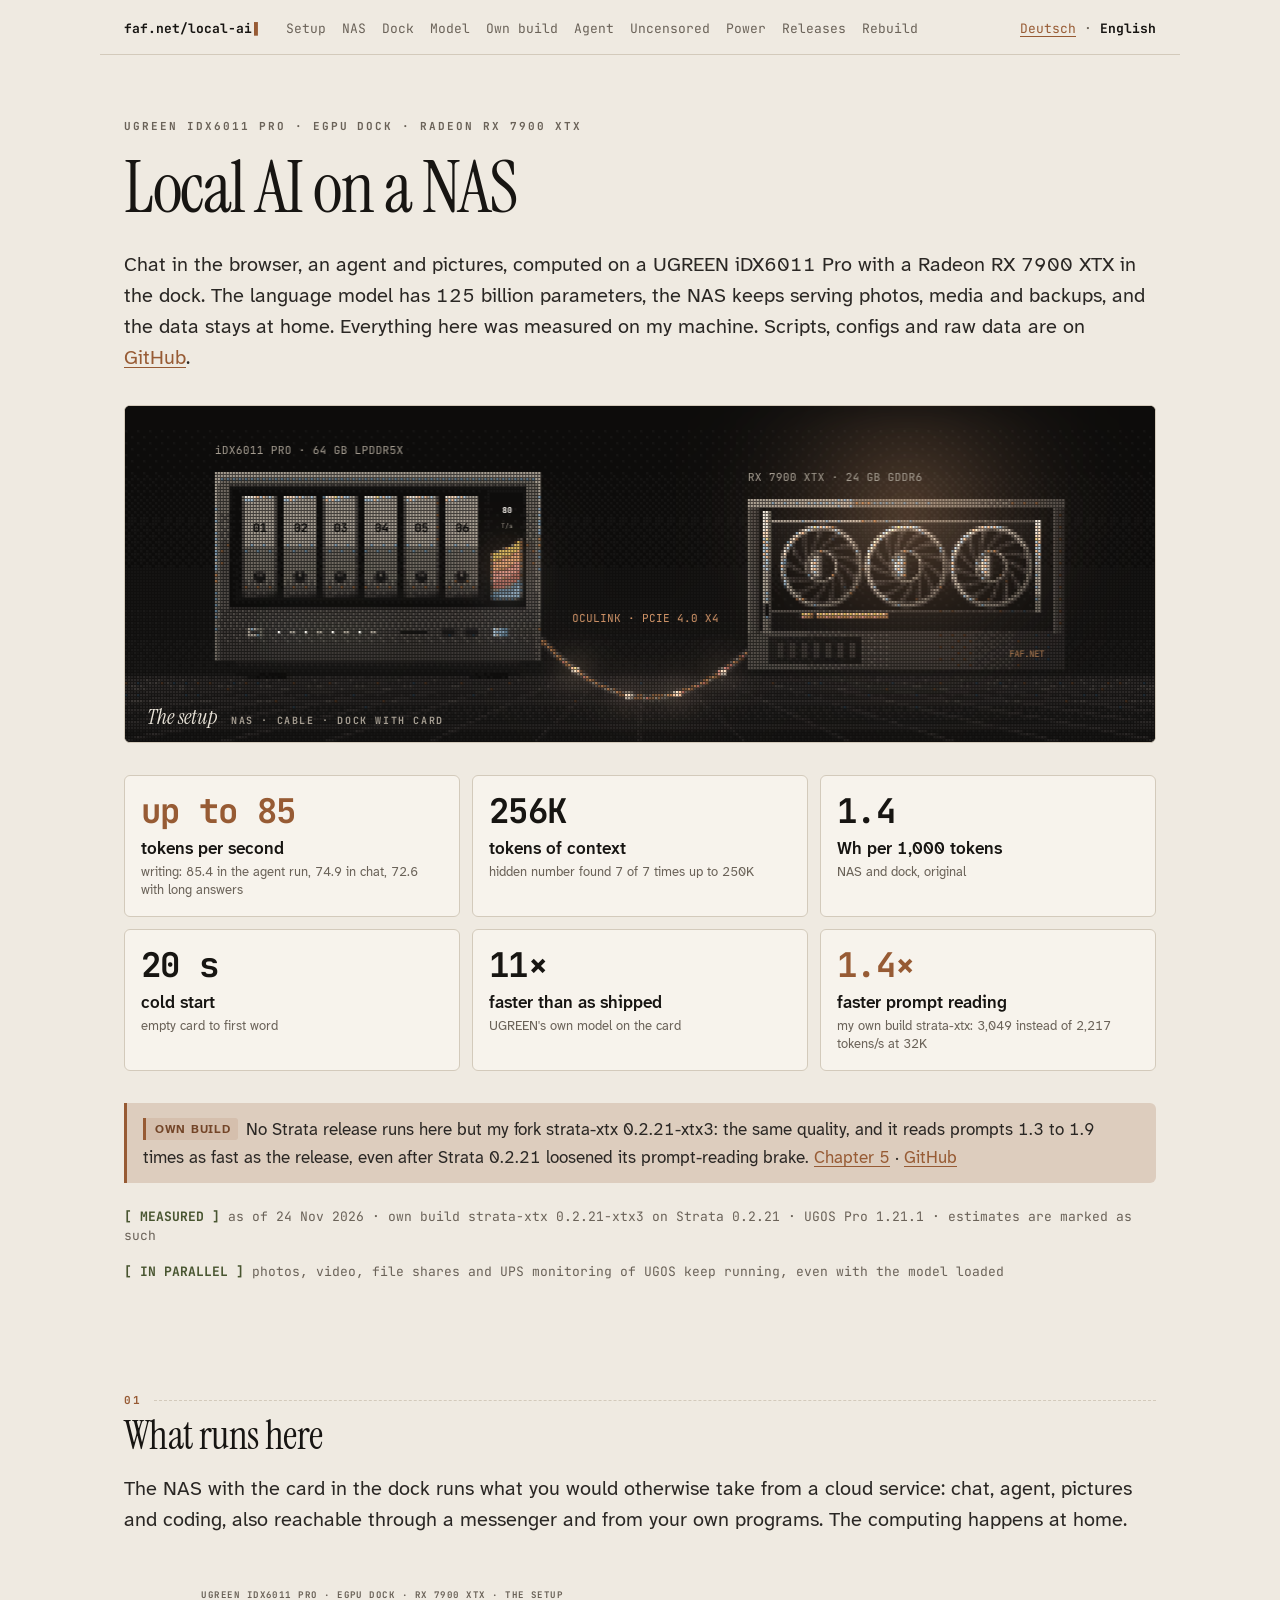
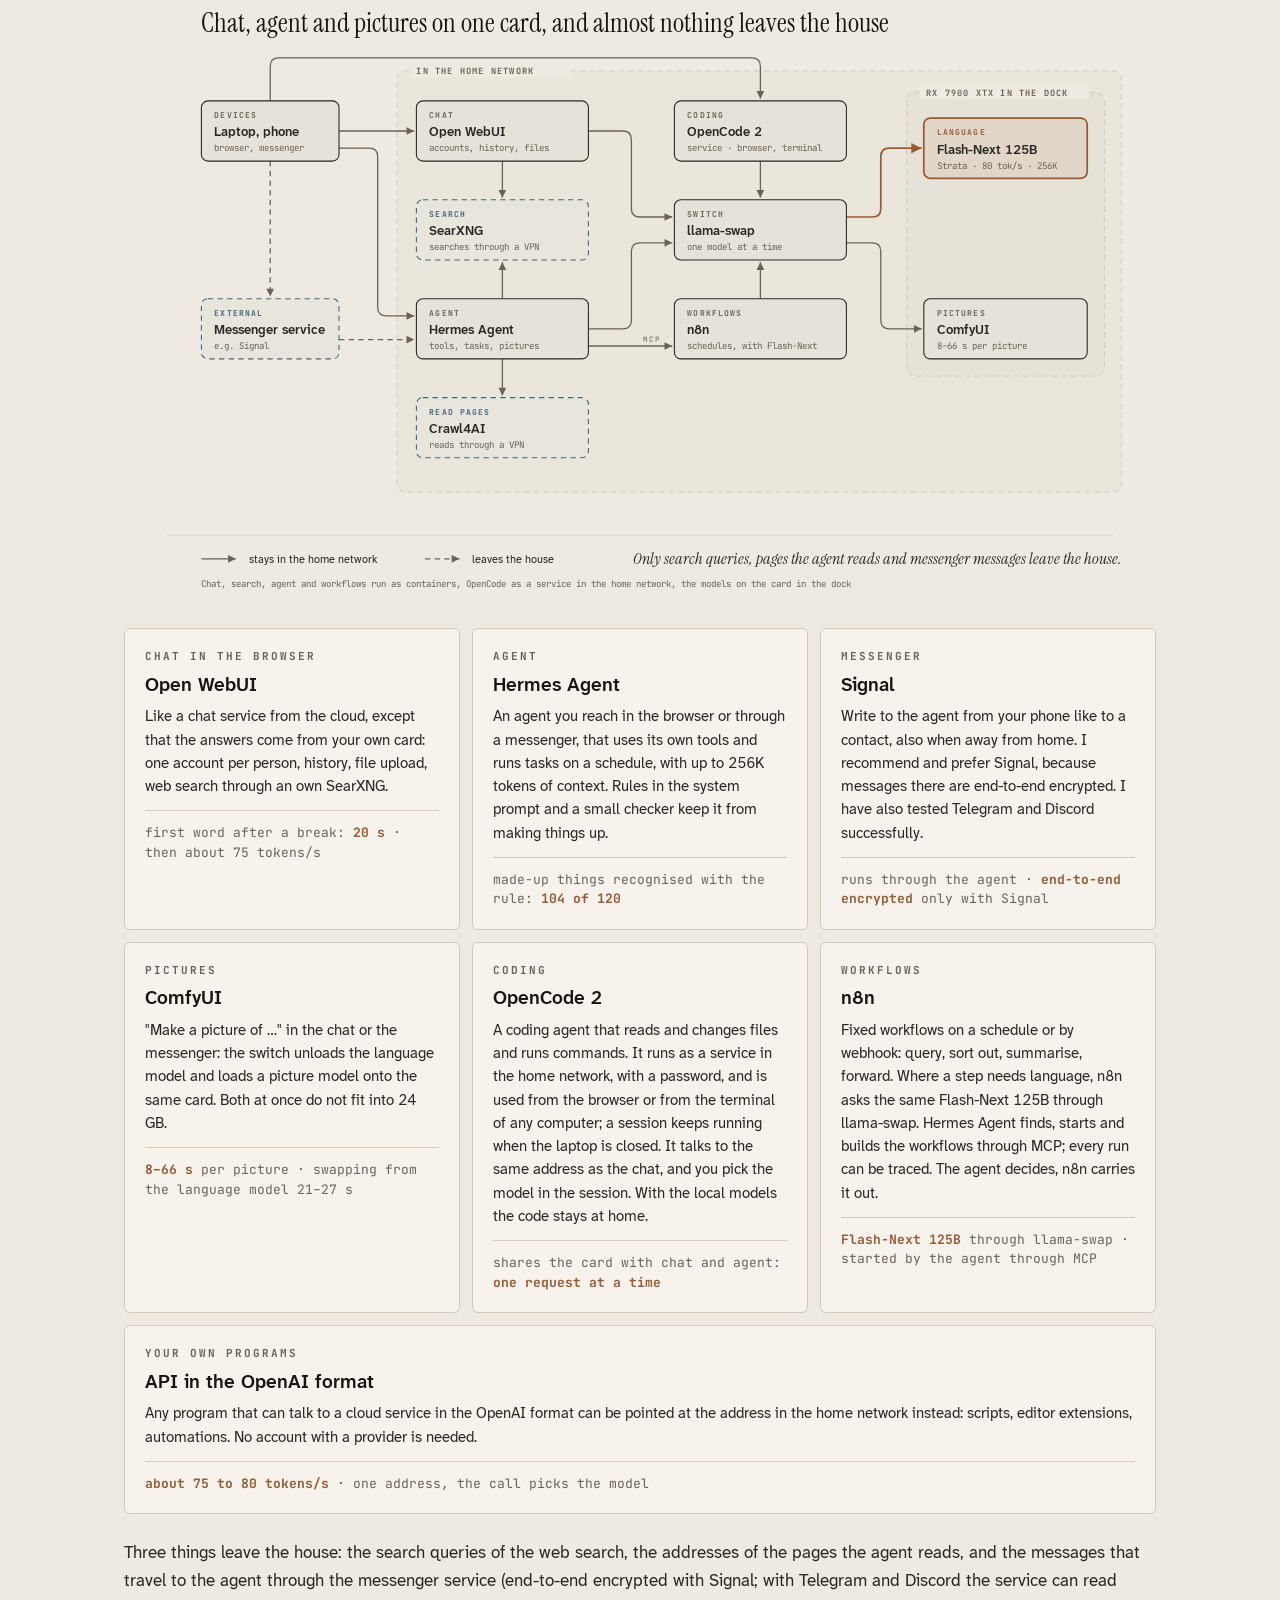
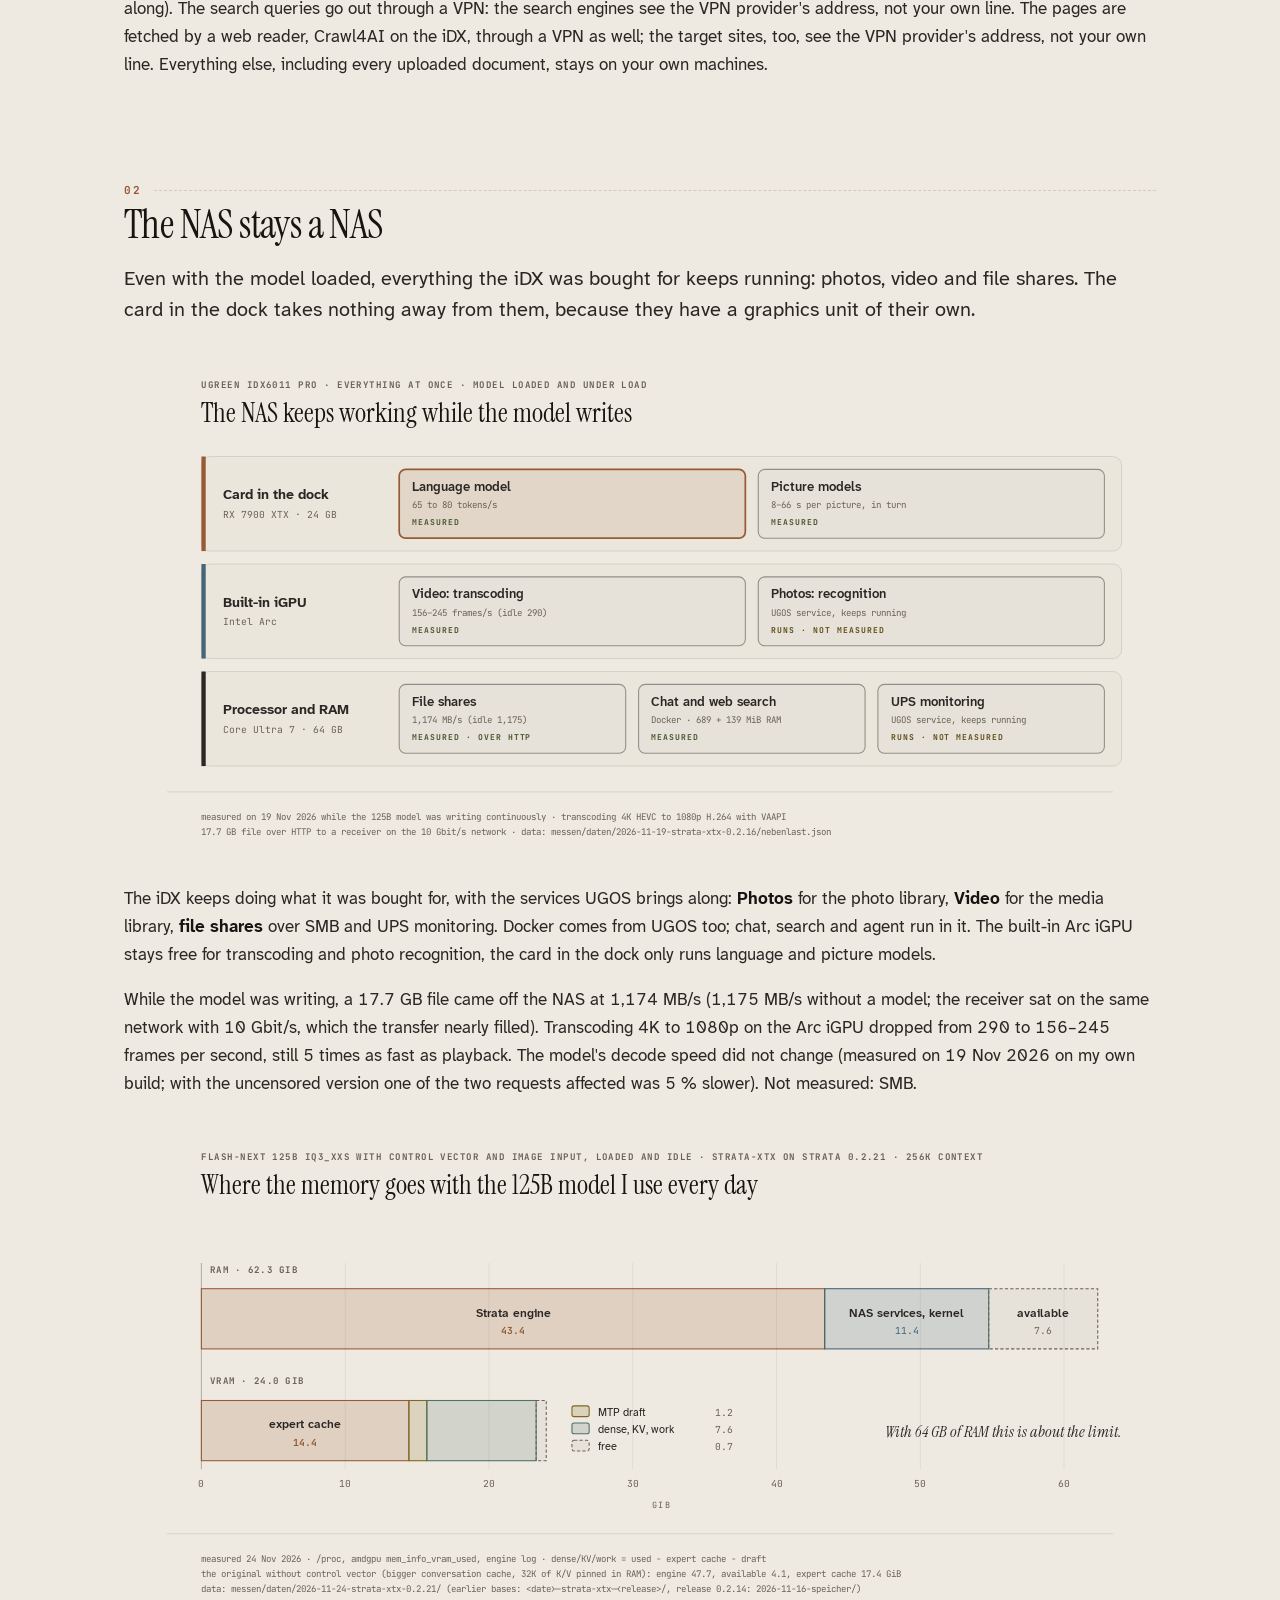
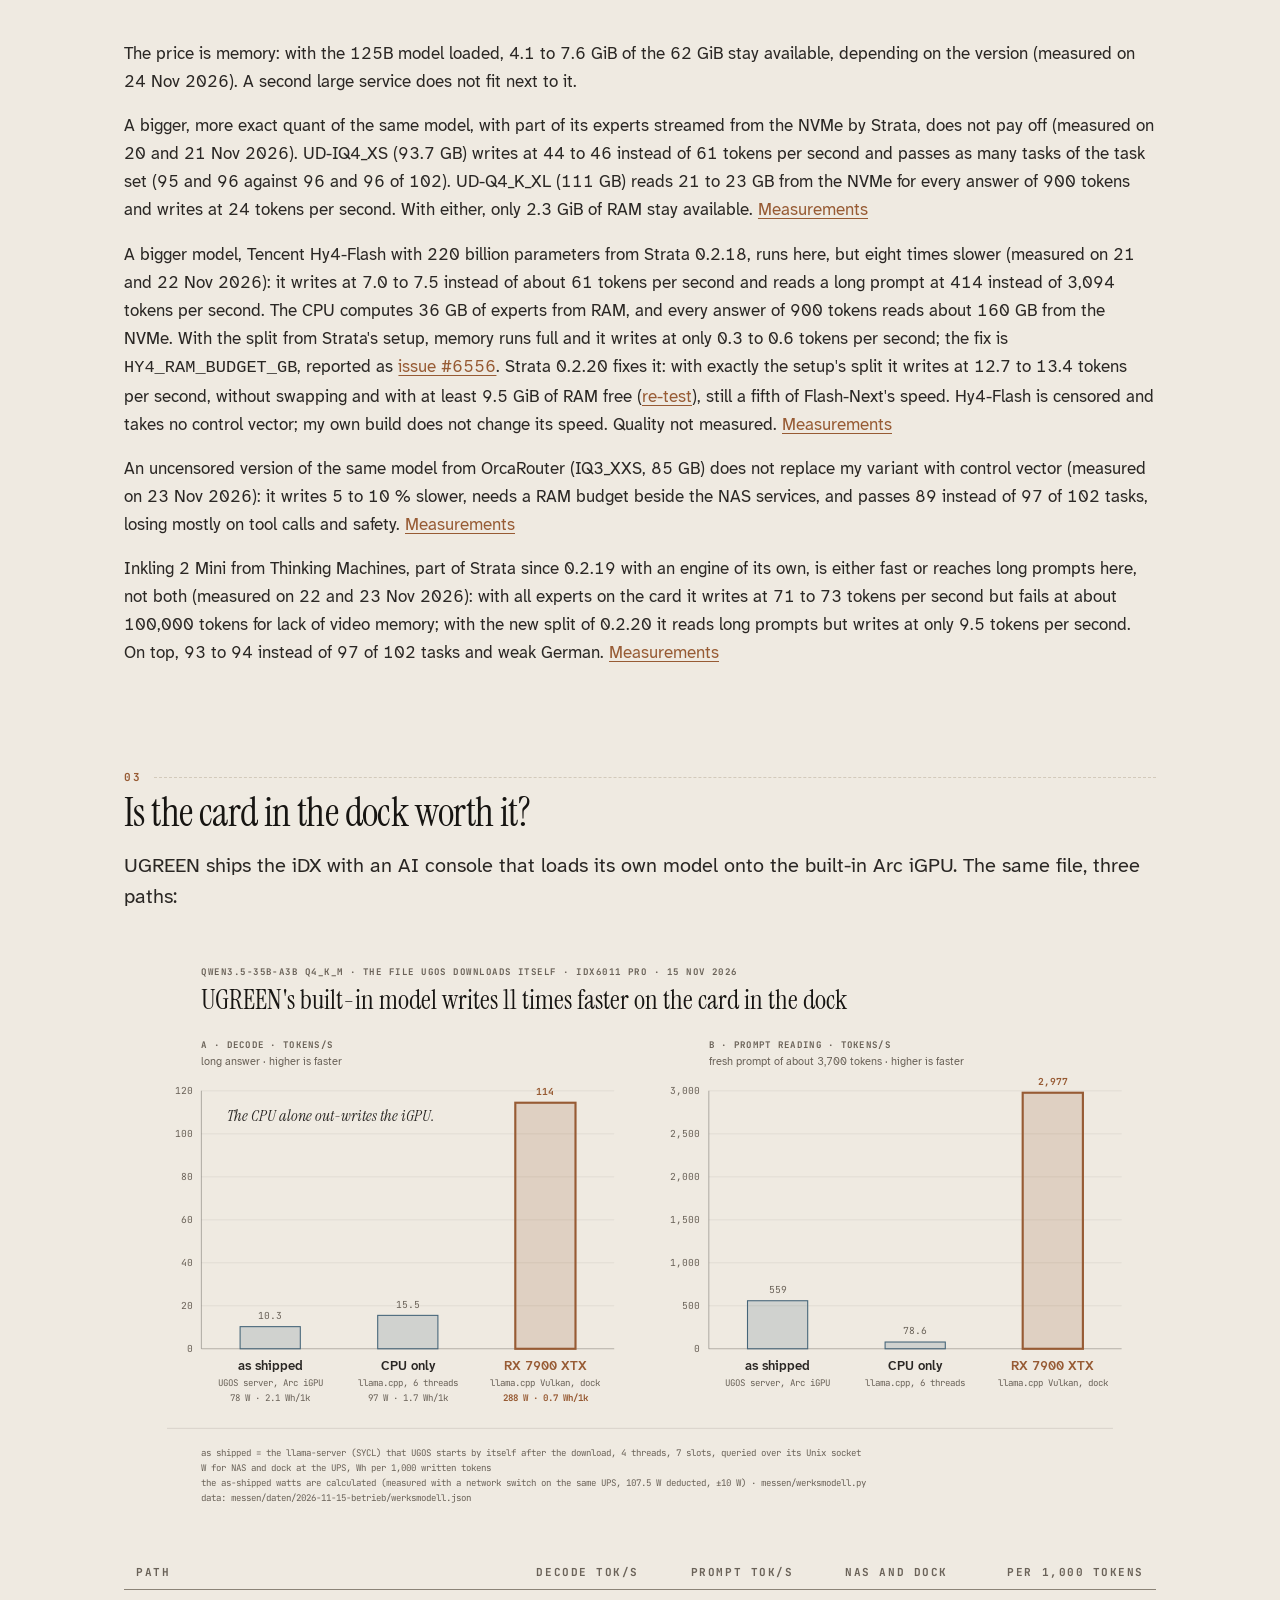
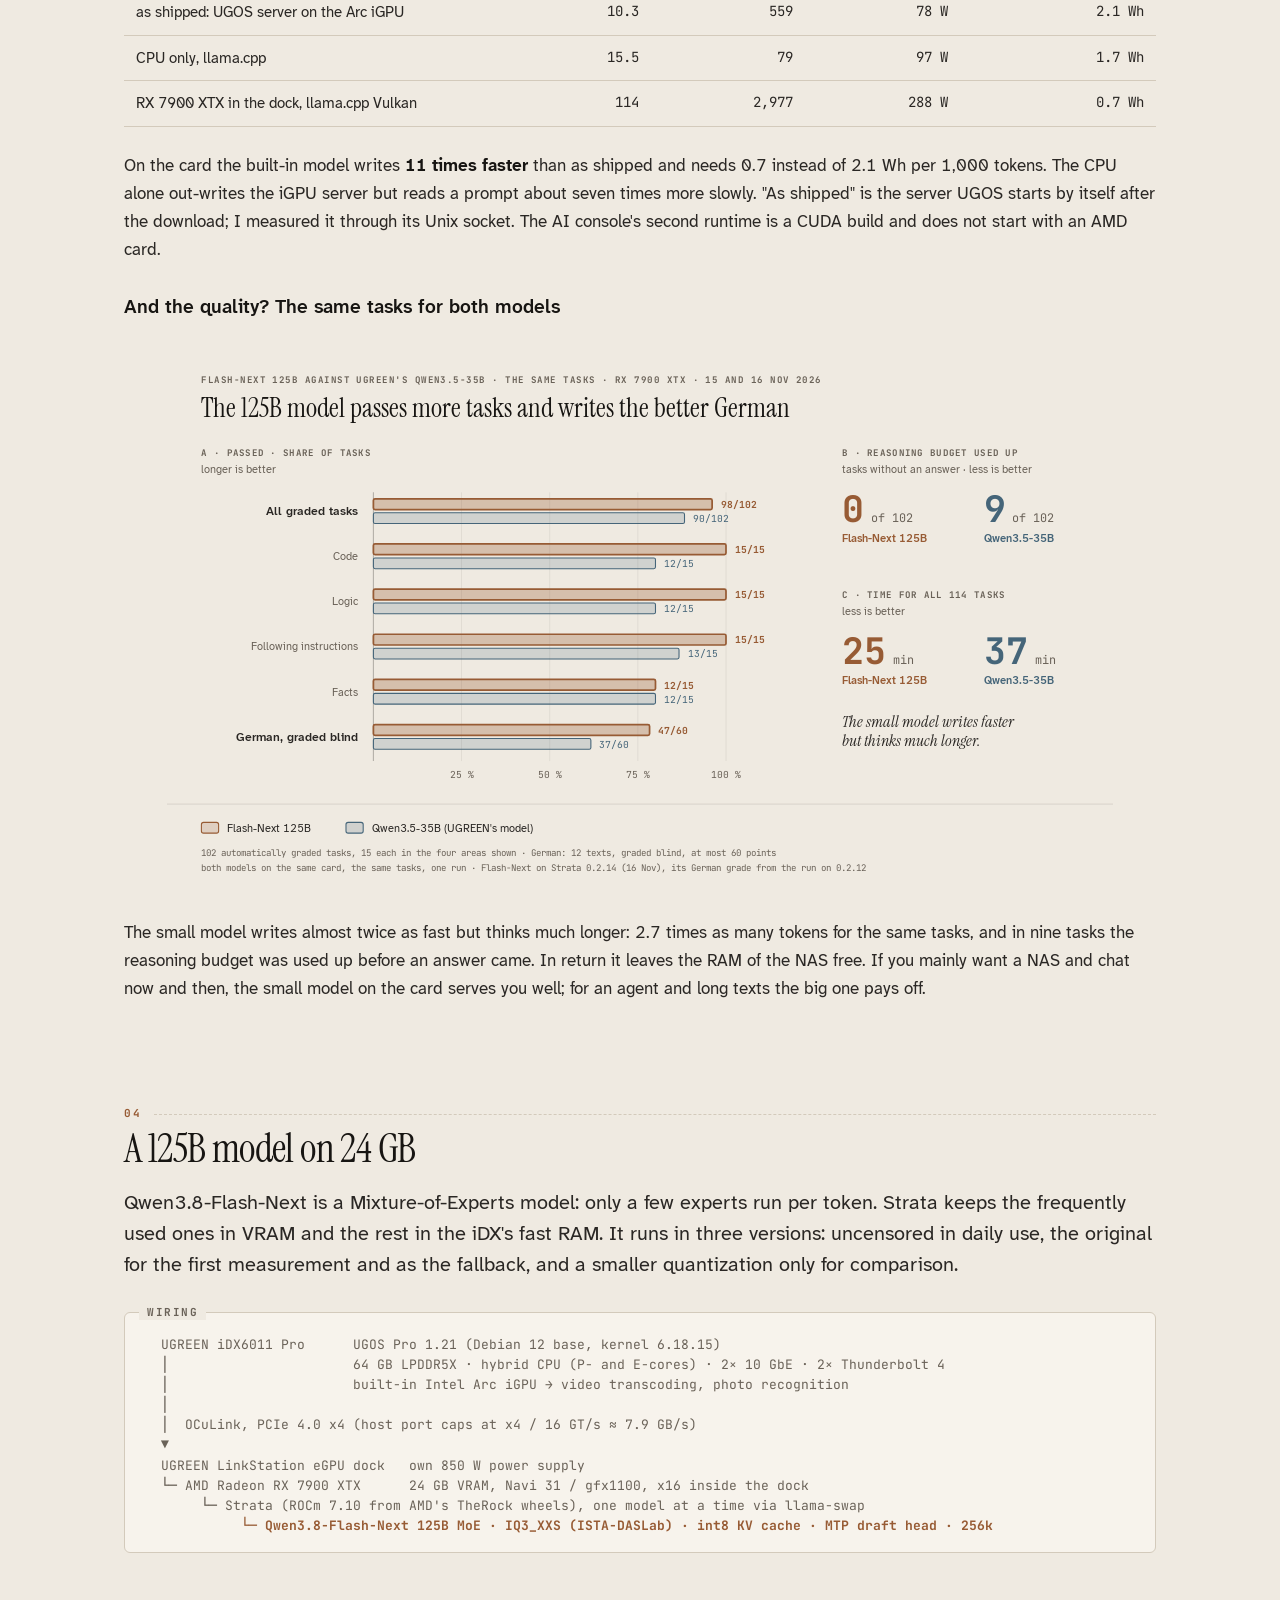
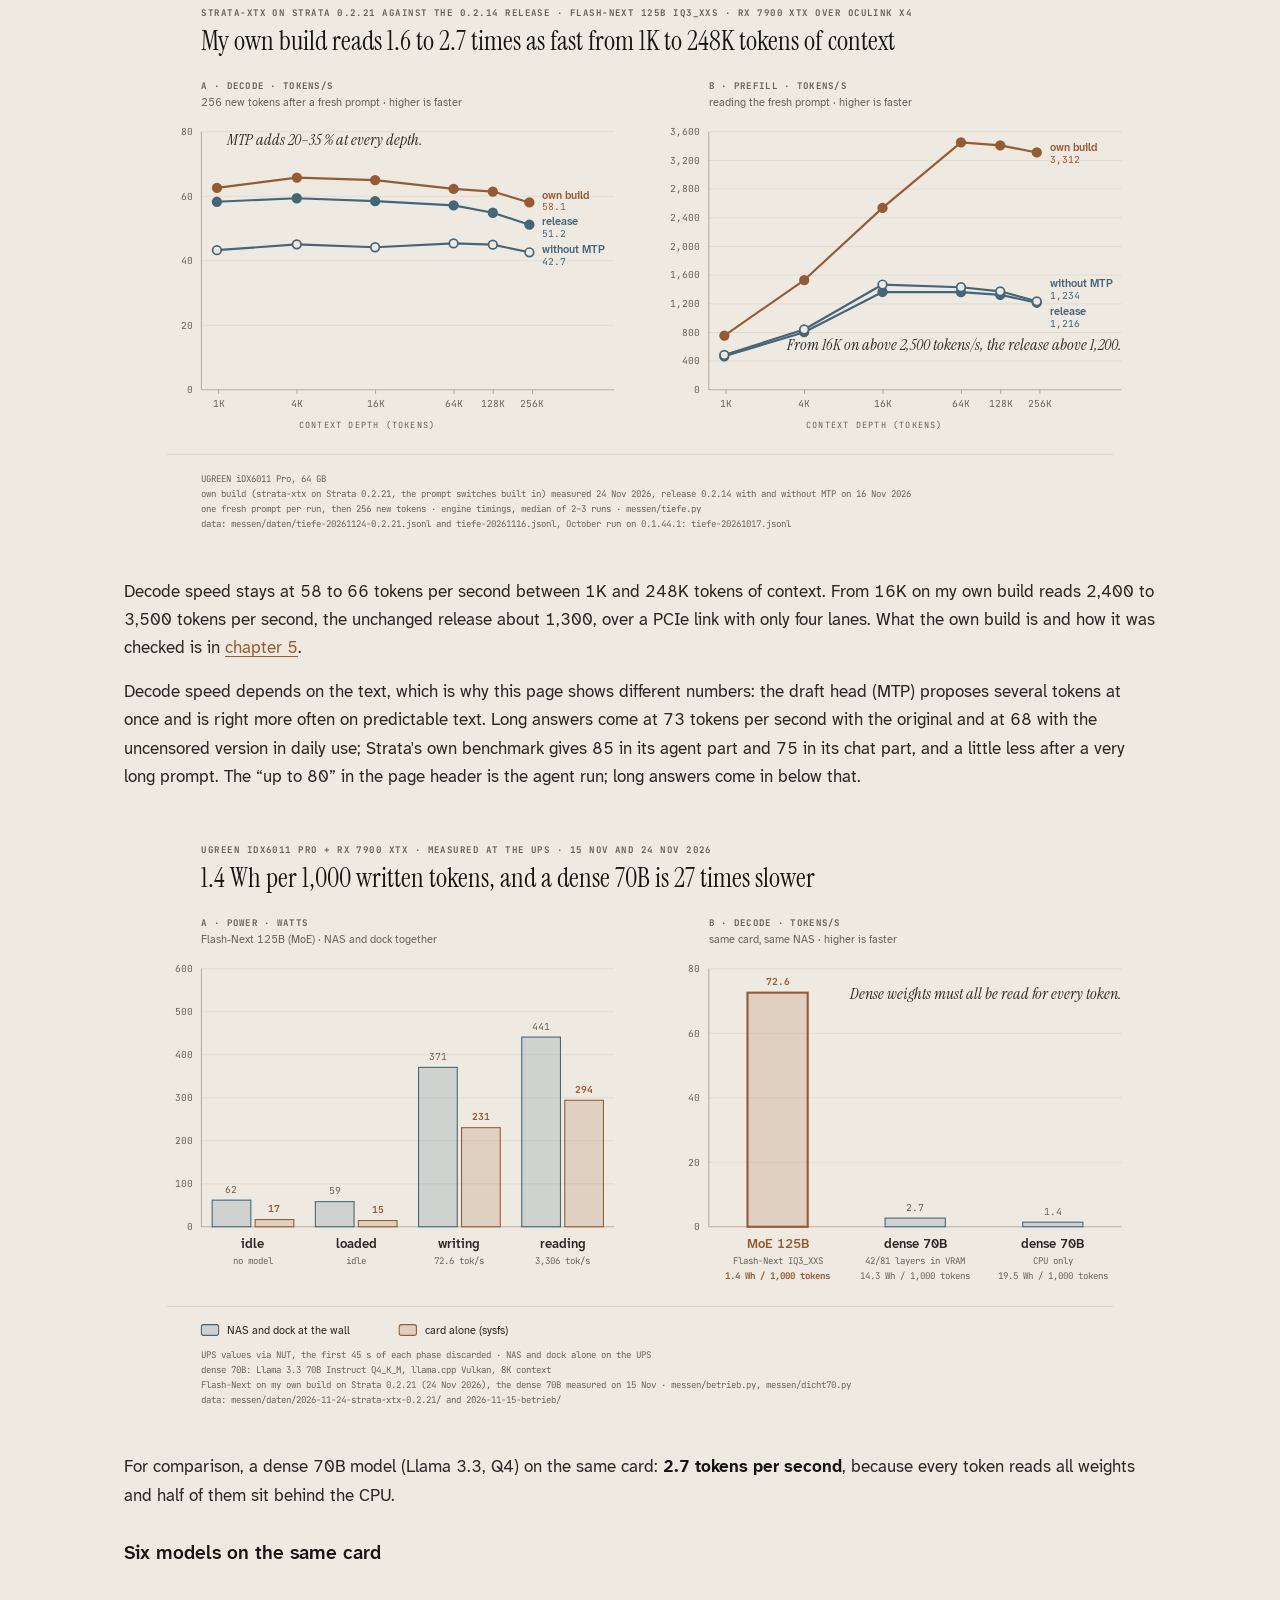
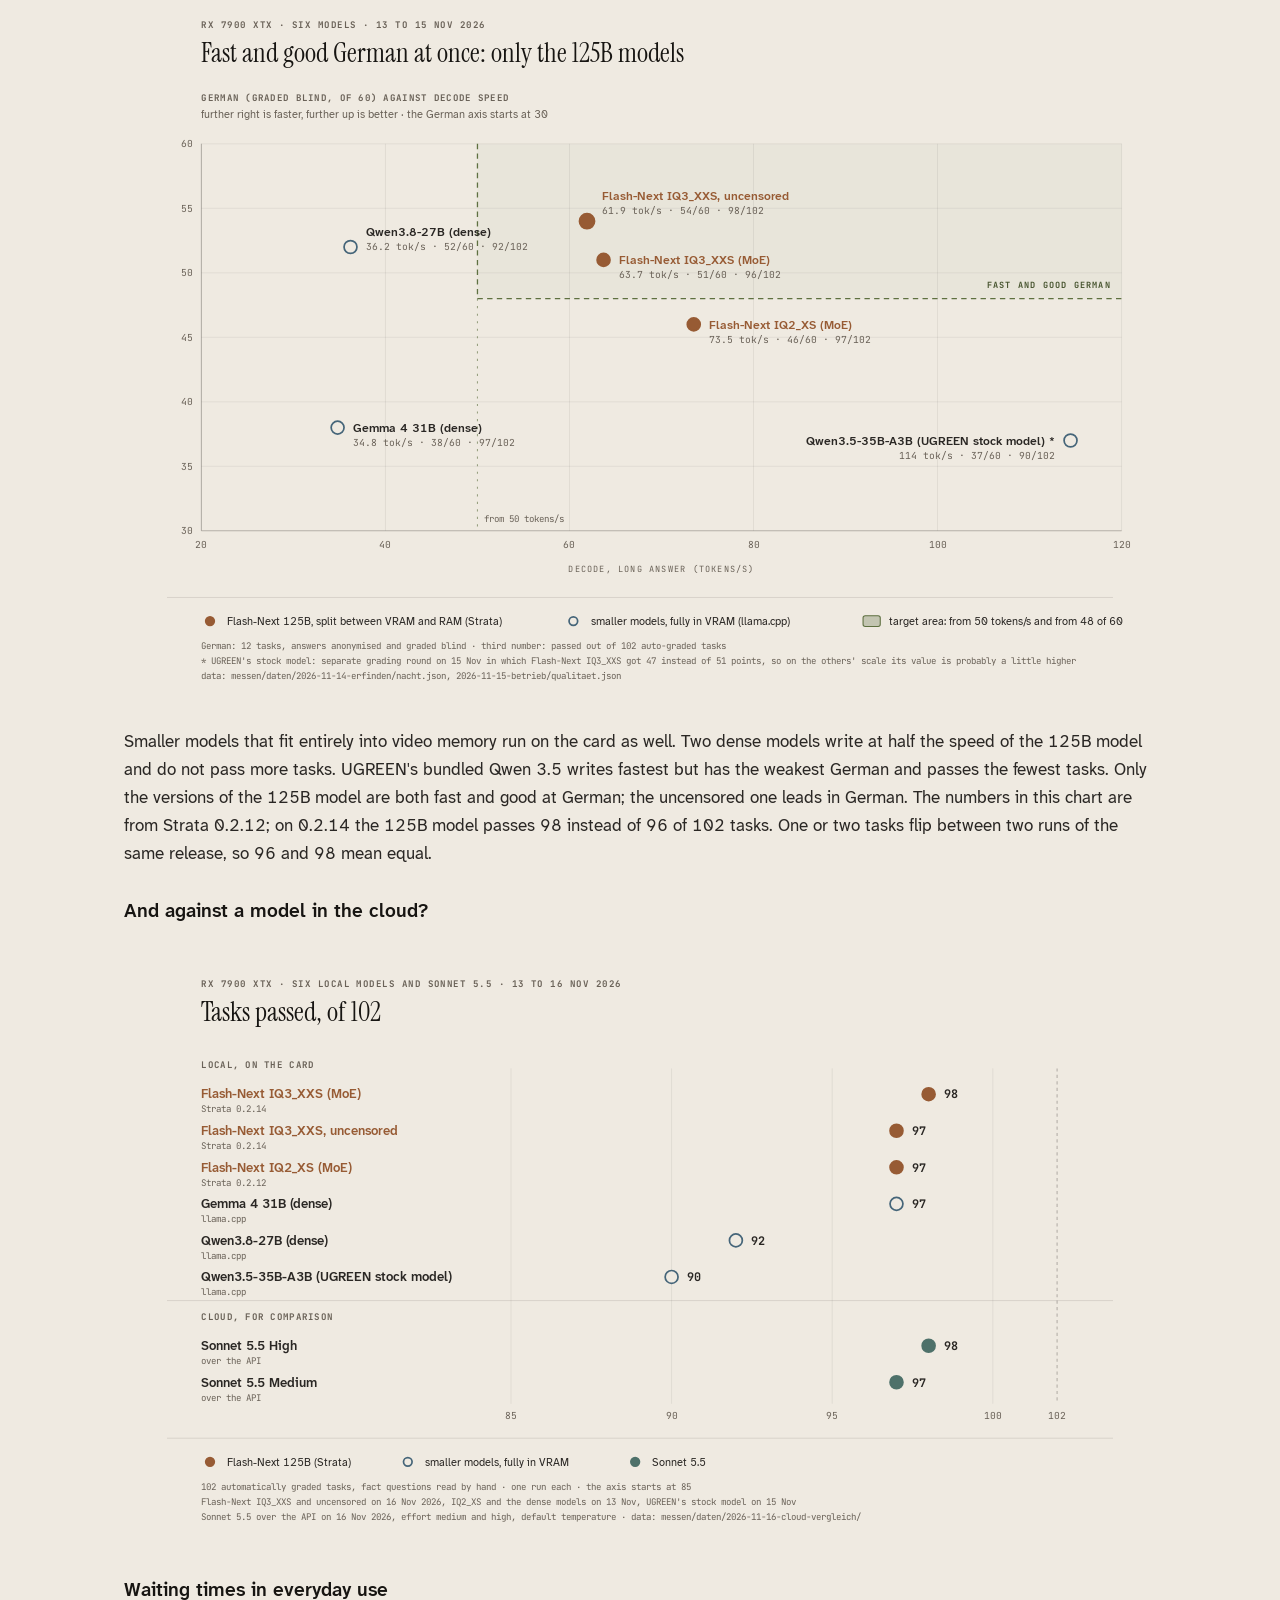
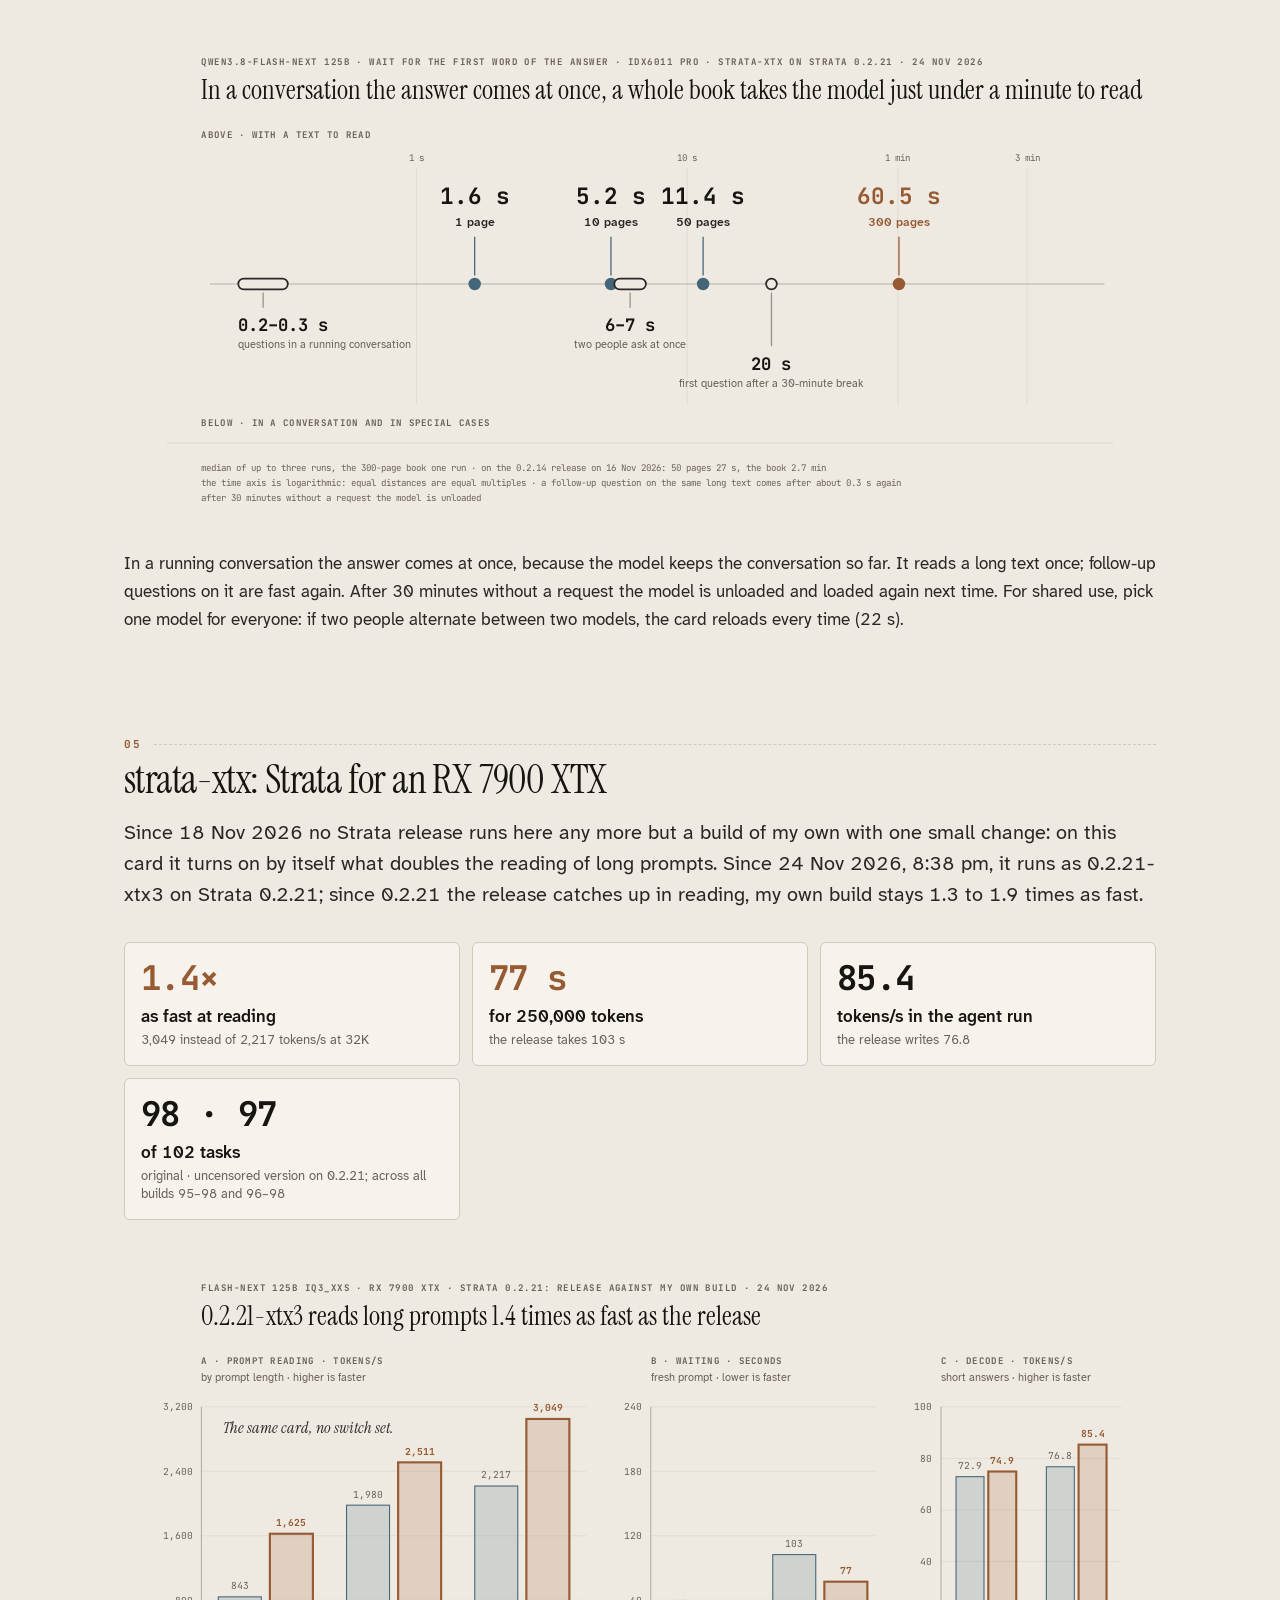
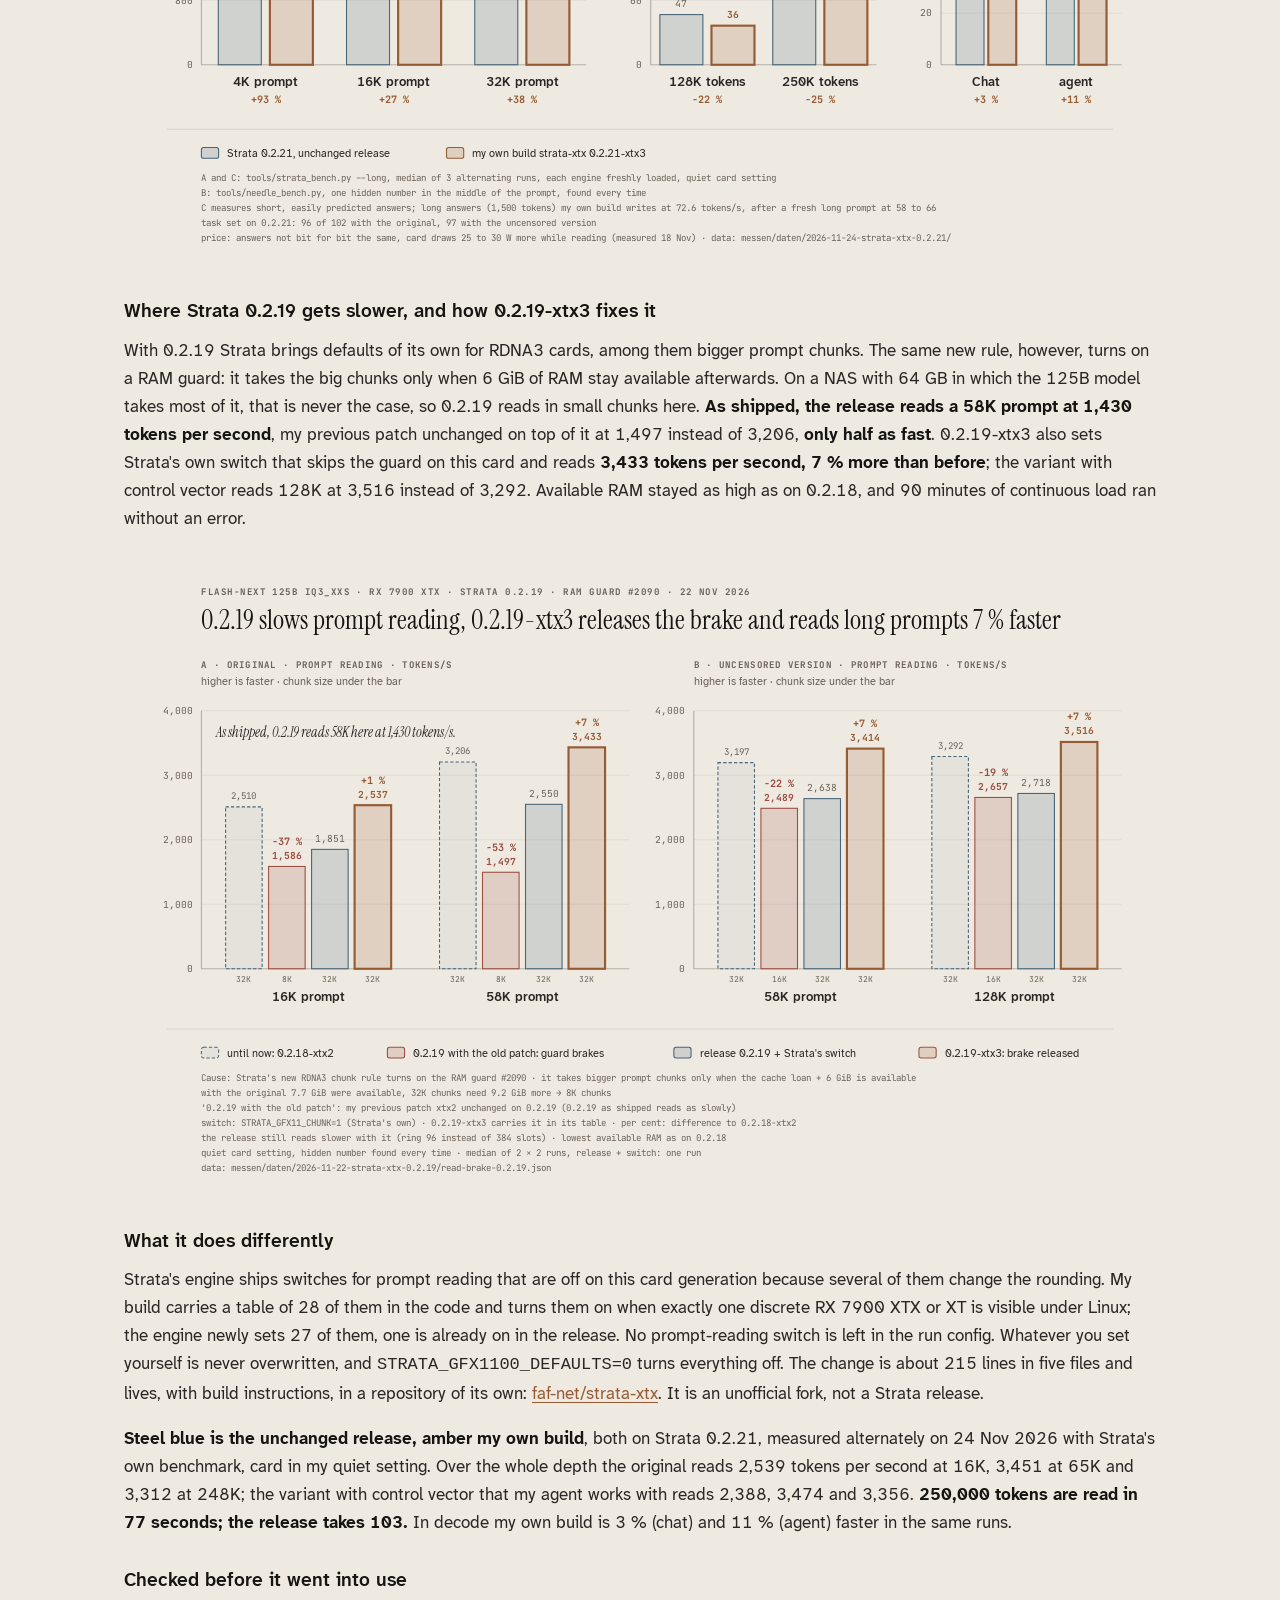
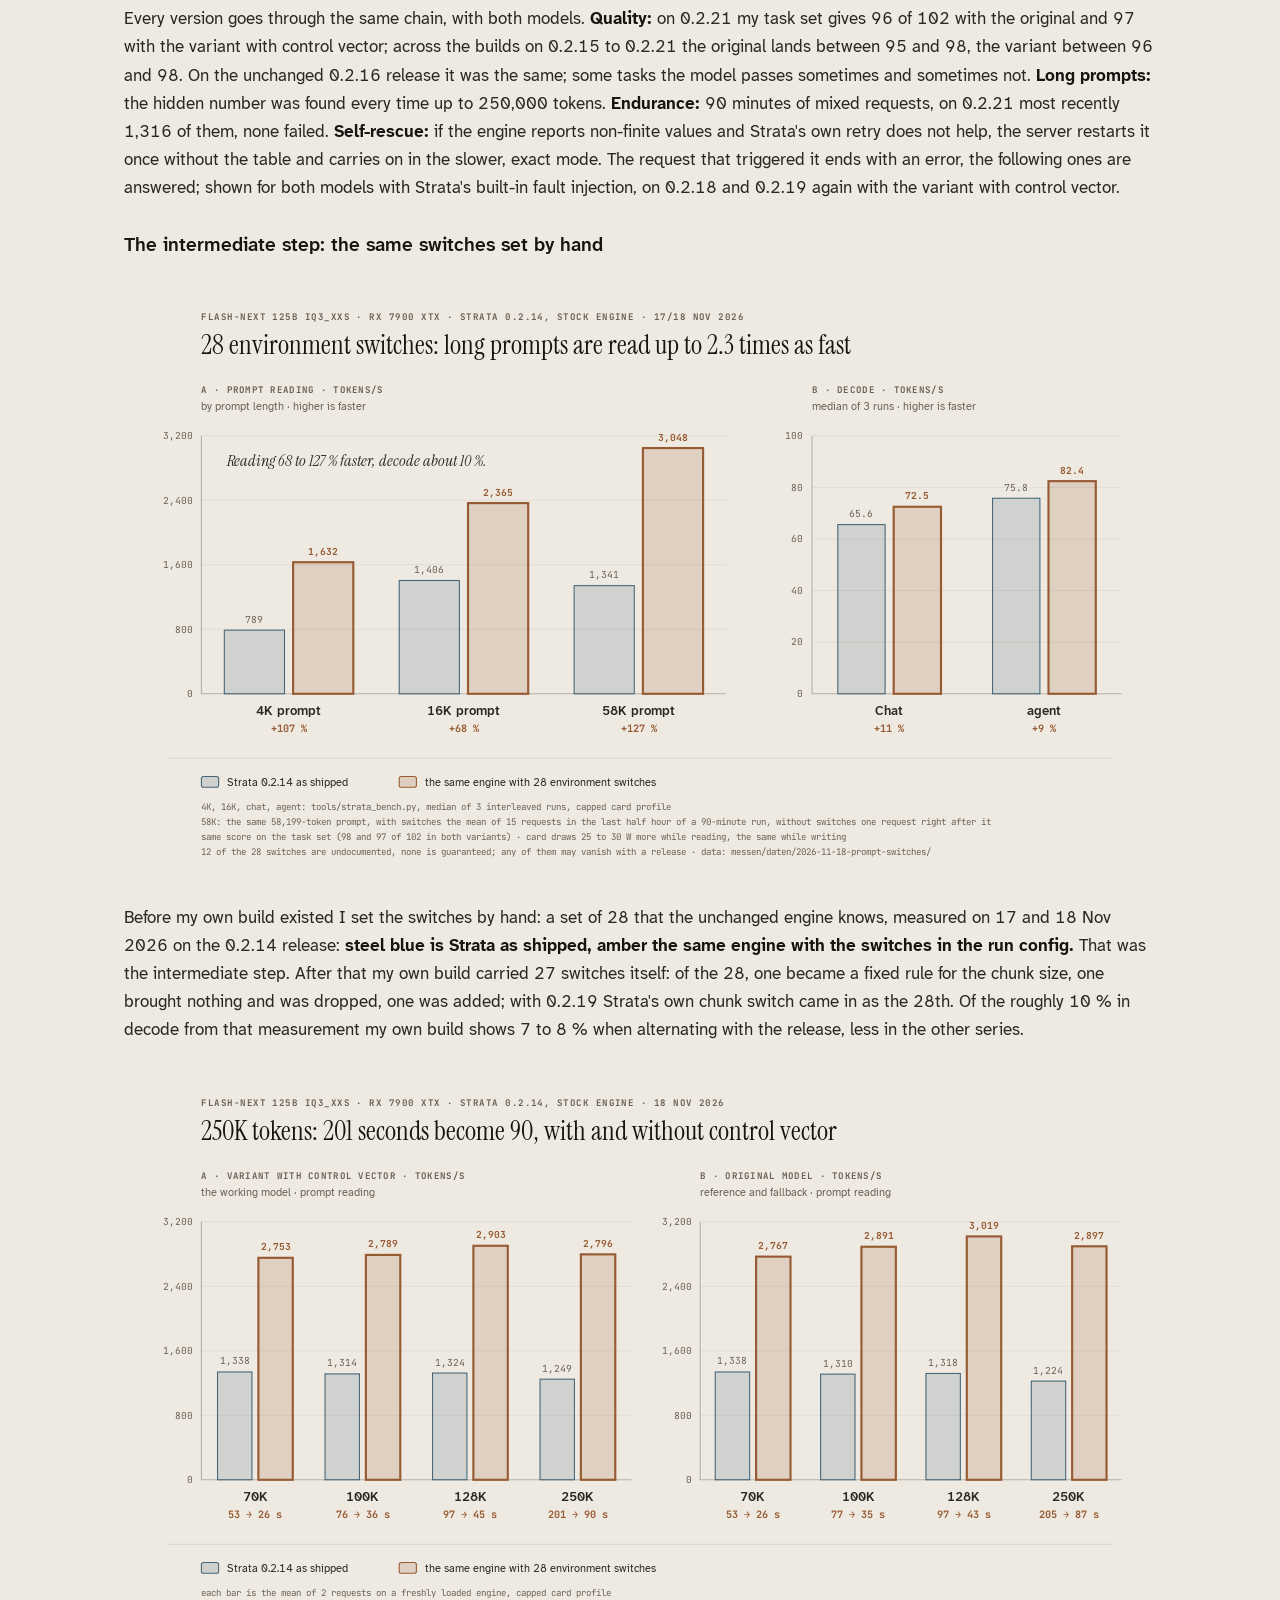
==== commit 1196736e: "Lokale KI: Strata 0.2.21 und Eigenbau 0.2.21-xtx3 in Betrieb, Folgeanfragen gegen die Stream-Schwell" ====
--- a/local-ai/index.html
+++ b/local-ai/index.html
@@ -18,7 +18,7 @@
 <meta property="og:site_name" content="faf.net">
 <meta property="og:locale" content="en_US">
 <meta name="twitter:card" content="summary_large_image">
-<script type="application/ld+json">{"@context": "https://schema.org", "@type": "TechArticle", "headline": "Local AI on a NAS: UGREEN iDX6011 Pro with RX 7900 XTX eGPU", "description": "A 125B language model on a UGREEN iDX6011 Pro with a Radeon RX 7900 XTX in an eGPU dock: measured speed, power, waiting time and risks. Raw data on GitHub.", "inLanguage": "en", "url": "https://faf.net/local-ai/", "mainEntityOfPage": "https://faf.net/local-ai/", "image": "https://faf.net/local-ai/og-en.png", "datePublished": "2026-11-15", "dateModified": "2026-11-23", "author": {"@type": "Person", "name": "Frank", "url": "https://faf.net/"}, "publisher": {"@type": "Person", "name": "Frank", "url": "https://faf.net/"}, "isPartOf": {"@type": "WebSite", "name": "faf.net", "url": "https://faf.net/"}, "license": "https://opensource.org/license/mit", "about": ["UGREEN iDX6011 Pro", "Radeon RX 7900 XTX", "eGPU", "OCuLink", "llama.cpp", "local language model"], "sameAs": "https://github.com/faf-net/ugreen-idx6011-egpu-llm"}</script>
+<script type="application/ld+json">{"@context": "https://schema.org", "@type": "TechArticle", "headline": "Local AI on a NAS: UGREEN iDX6011 Pro with RX 7900 XTX eGPU", "description": "A 125B language model on a UGREEN iDX6011 Pro with a Radeon RX 7900 XTX in an eGPU dock: measured speed, power, waiting time and risks. Raw data on GitHub.", "inLanguage": "en", "url": "https://faf.net/local-ai/", "mainEntityOfPage": "https://faf.net/local-ai/", "image": "https://faf.net/local-ai/og-en.png", "datePublished": "2026-11-15", "dateModified": "2026-11-25", "author": {"@type": "Person", "name": "Frank", "url": "https://faf.net/"}, "publisher": {"@type": "Person", "name": "Frank", "url": "https://faf.net/"}, "isPartOf": {"@type": "WebSite", "name": "faf.net", "url": "https://faf.net/"}, "license": "https://opensource.org/license/mit", "about": ["UGREEN iDX6011 Pro", "Radeon RX 7900 XTX", "eGPU", "OCuLink", "llama.cpp", "local language model"], "sameAs": "https://github.com/faf-net/ugreen-idx6011-egpu-llm"}</script>
 <meta name="color-scheme" content="dark light">
 <link rel="preload" href="fonts/atkinson-400.woff2" as="font" type="font/woff2" crossorigin>
 <link rel="stylesheet" href="idx.css?v=93130e13">
@@ -35,9 +35,9 @@
   <h1>Local AI on a NAS</h1>
   <p class="vorspann">Chat in the browser, an agent and pictures, computed on a UGREEN iDX6011 Pro with a Radeon RX 7900 XTX in the dock. The language model has 125 billion parameters, the NAS keeps serving photos, media and backups, and the data stays at home. Everything here was measured on my machine. Scripts, configs and raw data are on <a href="https://github.com/faf-net/ugreen-idx6011-egpu-llm#readme">GitHub</a>.</p>
   <figure class="szene"><img src="bilder/anlage.png?v=65ca11ad" srcset="bilder/anlage.png?v=65ca11ad 1x, bilder/anlage@2x.png?v=f9807d3a 2x" width="1032" height="336" alt="Text graphic: the NAS with six drive bays on the left, the dock with the graphics card and three fans on the right, the glowing OCuLink cable between them."><figcaption><span class="name">The setup</span><span class="teile">NAS · cable · dock with card</span></figcaption></figure>
-  <div class="kacheln"><div class="kachel haupt"><div class="wert">up to 80</div><div class="was">tokens per second</div><div class="neben">writing: 83.6 in the agent run, 72.2 in chat, 74.5 with long answers</div></div><div class="kachel"><div class="wert">256K</div><div class="was">tokens of context</div><div class="neben">hidden number found 7 of 7 times up to 250K</div></div><div class="kachel"><div class="wert">1.4</div><div class="was">Wh per 1,000 tokens</div><div class="neben">NAS and dock, original</div></div><div class="kachel"><div class="wert">20 s</div><div class="was">cold start</div><div class="neben">empty card to first word</div></div><div class="kachel"><div class="wert">11×</div><div class="was">faster than as shipped</div><div class="neben">UGREEN&#x27;s own model on the card</div></div><div class="kachel haupt"><div class="wert">2.1×</div><div class="was">faster prompt reading</div><div class="neben">my own build strata-xtx: 3,053 instead of 1,475 tokens/s at 32K</div></div></div>
-  <p class="band bernstein"><span class="pille bernstein">OWN BUILD</span>No Strata release runs here but my fork strata-xtx 0.2.20-xtx3: the same quality, long prompts in half the time, and it releases the prompt-reading brake Strata has had since 0.2.19. <a href="#eigenbau">Chapter 5</a> · <a href="https://github.com/faf-net/strata-xtx">GitHub</a></p>
-  <p class="status"><span class="konsole">[ MEASURED ]</span> as of 23 Nov 2026 · own build strata-xtx 0.2.20-xtx3 on Strata 0.2.20 · UGOS Pro 1.21.1 · estimates are marked as such</p>
+  <div class="kacheln"><div class="kachel haupt"><div class="wert">up to 85</div><div class="was">tokens per second</div><div class="neben">writing: 85.4 in the agent run, 74.9 in chat, 72.6 with long answers</div></div><div class="kachel"><div class="wert">256K</div><div class="was">tokens of context</div><div class="neben">hidden number found 7 of 7 times up to 250K</div></div><div class="kachel"><div class="wert">1.4</div><div class="was">Wh per 1,000 tokens</div><div class="neben">NAS and dock, original</div></div><div class="kachel"><div class="wert">20 s</div><div class="was">cold start</div><div class="neben">empty card to first word</div></div><div class="kachel"><div class="wert">11×</div><div class="was">faster than as shipped</div><div class="neben">UGREEN&#x27;s own model on the card</div></div><div class="kachel haupt"><div class="wert">1.4×</div><div class="was">faster prompt reading</div><div class="neben">my own build strata-xtx: 3,049 instead of 2,217 tokens/s at 32K</div></div></div>
+  <p class="band bernstein"><span class="pille bernstein">OWN BUILD</span>No Strata release runs here but my fork strata-xtx 0.2.21-xtx3: the same quality, and it reads prompts 1.3 to 1.9 times as fast as the release, even after Strata 0.2.21 loosened its prompt-reading brake. <a href="#eigenbau">Chapter 5</a> · <a href="https://github.com/faf-net/strata-xtx">GitHub</a></p>
+  <p class="status"><span class="konsole">[ MEASURED ]</span> as of 24 Nov 2026 · own build strata-xtx 0.2.21-xtx3 on Strata 0.2.21 · UGOS Pro 1.21.1 · estimates are marked as such</p>
   <p class="status"><span class="konsole">[ IN PARALLEL ]</span> photos, video, file shares and UPS monitoring of UGOS keep running, even with the model loaded</p>
 </section>
 <section id="anlage"><div class="nr">01</div><h2>What runs here</h2><p class="vorspann">The NAS with the card in the dock runs what you would otherwise take from a cloud service: chat, agent, pictures and coding, also reachable through a messenger and from your own programs. The computing happens at home.</p>
@@ -49,8 +49,8 @@
 <figure class="bild"><div class="rollen"><svg viewBox="0 0 960 476" xmlns="http://www.w3.org/2000/svg" role="img" aria-labelledby="parallel-en-title parallel-en-desc"><title id="parallel-en-title">The NAS keeps working while the model writes</title><desc id="parallel-en-desc">Three lanes: language and picture models run on the card in the dock, transcoding and photo recognition on the built-in iGPU, file shares, chat, web search and UPS monitoring on processor and RAM, all at the same time.</desc><text x="72.0" y="36.0" font-size="8.5" font-family="'JetBrains Mono', Consolas, monospace" font-weight="500" letter-spacing="0.16em" style="fill:var(--gedaempft)">UGREEN IDX6011 PRO · EVERYTHING AT ONCE · MODEL LOADED AND UNDER LOAD</text><text x="72.0" y="68.0" font-size="25" font-family="'Instrument Serif', Georgia, serif" style="fill:var(--fett)">The NAS keeps working while the model writes</text><rect x="72" y="100" width="856" height="88" rx="8" fill-opacity="0.025" stroke-opacity="0.14" stroke-width="0.8" style="fill:var(--schrift);stroke:var(--schrift)"/><rect x="72" y="100" width="4" height="88" style="fill:var(--bernstein)"/><text x="92.0" y="140.0" font-size="13" font-family="'Atkinson Hyperlegible Next', 'Segoe UI', sans-serif" font-weight="700" style="fill:var(--schrift)">Card in the dock</text><text x="92.0" y="157.0" font-size="9" font-family="'JetBrains Mono', Consolas, monospace" style="fill:var(--gedaempft)">RX 7900 XTX · 24 GB</text><rect x="256.0" y="112" width="322.0" height="64" rx="6" style="fill:var(--grund)"/><rect x="256.0" y="112" width="322.0" height="64" rx="6" fill-opacity="0.14" stroke-opacity="1" stroke-width="1.6" style="fill:var(--bernstein);stroke:var(--bernstein)"/><text x="268.0" y="132.0" font-size="12" font-family="'Atkinson Hyperlegible Next', 'Segoe UI', sans-serif" font-weight="600" style="fill:var(--schrift)">Language model</text><text x="268.0" y="148.0" font-size="8.5" font-family="'JetBrains Mono', Consolas, monospace" style="fill:var(--gedaempft)">65 to 80 tokens/s</text><text x="268.0" y="164.0" font-size="7.5" font-family="'JetBrains Mono', Consolas, monospace" font-weight="600" letter-spacing="0.12em" style="fill:var(--status-salbei)">MEASURED</text><rect x="590.0" y="112" width="322.0" height="64" rx="6" style="fill:var(--grund)"/><rect x="590.0" y="112" width="322.0" height="64" rx="6" fill-opacity="0.04" stroke-opacity="0.45" stroke-width="1" style="fill:var(--schrift);stroke:var(--schrift)"/><text x="602.0" y="132.0" font-size="12" font-family="'Atkinson Hyperlegible Next', 'Segoe UI', sans-serif" font-weight="600" style="fill:var(--schrift)">Picture models</text><text x="602.0" y="148.0" font-size="8.5" font-family="'JetBrains Mono', Consolas, monospace" style="fill:var(--gedaempft)">8–66 s per picture, in turn</text><text x="602.0" y="164.0" font-size="7.5" font-family="'JetBrains Mono', Consolas, monospace" font-weight="600" letter-spacing="0.12em" style="fill:var(--status-salbei)">MEASURED</text><rect x="72" y="200" width="856" height="88" rx="8" fill-opacity="0.025" stroke-opacity="0.14" stroke-width="0.8" style="fill:var(--schrift);stroke:var(--schrift)"/><rect x="72" y="200" width="4" height="88" style="fill:var(--stahl)"/><text x="92.0" y="240.0" font-size="13" font-family="'Atkinson Hyperlegible Next', 'Segoe UI', sans-serif" font-weight="700" style="fill:var(--schrift)">Built-in iGPU</text><text x="92.0" y="257.0" font-size="9" font-family="'JetBrains Mono', Consolas, monospace" style="fill:var(--gedaempft)">Intel Arc</text><rect x="256.0" y="212" width="322.0" height="64" rx="6" style="fill:var(--grund)"/><rect x="256.0" y="212" width="322.0" height="64" rx="6" fill-opacity="0.04" stroke-opacity="0.45" stroke-width="1" style="fill:var(--schrift);stroke:var(--schrift)"/><text x="268.0" y="232.0" font-size="12" font-family="'Atkinson Hyperlegible Next', 'Segoe UI', sans-serif" font-weight="600" style="fill:var(--schrift)">Video: transcoding</text><text x="268.0" y="248.0" font-size="8.5" font-family="'JetBrains Mono', Consolas, monospace" style="fill:var(--gedaempft)">156–245 frames/s (idle 290)</text><text x="268.0" y="264.0" font-size="7.5" font-family="'JetBrains Mono', Consolas, monospace" font-weight="600" letter-spacing="0.12em" style="fill:var(--status-salbei)">MEASURED</text><rect x="590.0" y="212" width="322.0" height="64" rx="6" style="fill:var(--grund)"/><rect x="590.0" y="212" width="322.0" height="64" rx="6" fill-opacity="0.04" stroke-opacity="0.45" stroke-width="1" style="fill:var(--schrift);stroke:var(--schrift)"/><text x="602.0" y="232.0" font-size="12" font-family="'Atkinson Hyperlegible Next', 'Segoe UI', sans-serif" font-weight="600" style="fill:var(--schrift)">Photos: recognition</text><text x="602.0" y="248.0" font-size="8.5" font-family="'JetBrains Mono', Consolas, monospace" style="fill:var(--gedaempft)">UGOS service, keeps running</text><text x="602.0" y="264.0" font-size="7.5" font-family="'JetBrains Mono', Consolas, monospace" font-weight="600" letter-spacing="0.12em" style="fill:var(--status-gold)">RUNS · NOT MEASURED</text><rect x="72" y="300" width="856" height="88" rx="8" fill-opacity="0.025" stroke-opacity="0.14" stroke-width="0.8" style="fill:var(--schrift);stroke:var(--schrift)"/><rect x="72" y="300" width="4" height="88" style="fill:var(--schrift)"/><text x="92.0" y="340.0" font-size="13" font-family="'Atkinson Hyperlegible Next', 'Segoe UI', sans-serif" font-weight="700" style="fill:var(--schrift)">Processor and RAM</text><text x="92.0" y="357.0" font-size="9" font-family="'JetBrains Mono', Consolas, monospace" style="fill:var(--gedaempft)">Core Ultra 7 · 64 GB</text><rect x="256.0" y="312" width="210.7" height="64" rx="6" style="fill:var(--grund)"/><rect x="256.0" y="312" width="210.7" height="64" rx="6" fill-opacity="0.04" stroke-opacity="0.45" stroke-width="1" style="fill:var(--schrift);stroke:var(--schrift)"/><text x="268.0" y="332.0" font-size="12" font-family="'Atkinson Hyperlegible Next', 'Segoe UI', sans-serif" font-weight="600" style="fill:var(--schrift)">File shares</text><text x="268.0" y="348.0" font-size="8.5" font-family="'JetBrains Mono', Consolas, monospace" style="fill:var(--gedaempft)">1,174 MB/s (idle 1,175)</text><text x="268.0" y="364.0" font-size="7.5" font-family="'JetBrains Mono', Consolas, monospace" font-weight="600" letter-spacing="0.12em" style="fill:var(--status-salbei)">MEASURED · OVER HTTP</text><rect x="478.7" y="312" width="210.7" height="64" rx="6" style="fill:var(--grund)"/><rect x="478.7" y="312" width="210.7" height="64" rx="6" fill-opacity="0.04" stroke-opacity="0.45" stroke-width="1" style="fill:var(--schrift);stroke:var(--schrift)"/><text x="490.7" y="332.0" font-size="12" font-family="'Atkinson Hyperlegible Next', 'Segoe UI', sans-serif" font-weight="600" style="fill:var(--schrift)">Chat and web search</text><text x="490.7" y="348.0" font-size="8.5" font-family="'JetBrains Mono', Consolas, monospace" style="fill:var(--gedaempft)">Docker · 689 + 139 MiB RAM</text><text x="490.7" y="364.0" font-size="7.5" font-family="'JetBrains Mono', Consolas, monospace" font-weight="600" letter-spacing="0.12em" style="fill:var(--status-salbei)">MEASURED</text><rect x="701.3" y="312" width="210.7" height="64" rx="6" style="fill:var(--grund)"/><rect x="701.3" y="312" width="210.7" height="64" rx="6" fill-opacity="0.04" stroke-opacity="0.45" stroke-width="1" style="fill:var(--schrift);stroke:var(--schrift)"/><text x="713.3" y="332.0" font-size="12" font-family="'Atkinson Hyperlegible Next', 'Segoe UI', sans-serif" font-weight="600" style="fill:var(--schrift)">UPS monitoring</text><text x="713.3" y="348.0" font-size="8.5" font-family="'JetBrains Mono', Consolas, monospace" style="fill:var(--gedaempft)">UGOS service, keeps running</text><text x="713.3" y="364.0" font-size="7.5" font-family="'JetBrains Mono', Consolas, monospace" font-weight="600" letter-spacing="0.12em" style="fill:var(--status-gold)">RUNS · NOT MEASURED</text><line x1="40.0" y1="412.0" x2="920.0" y2="412.0" stroke-opacity="0.14" stroke-width="0.8" style="stroke:var(--schrift)"/><text x="72.0" y="438.0" font-size="8.5" font-family="'JetBrains Mono', Consolas, monospace" style="fill:var(--gedaempft)">measured on 19 Nov 2026 while the 125B model was writing continuously · transcoding 4K HEVC to 1080p H.264 with VAAPI</text><text x="72.0" y="452.0" font-size="8.5" font-family="'JetBrains Mono', Consolas, monospace" style="fill:var(--gedaempft)">17.7 GB file over HTTP to a receiver on the 10 Gbit/s network · data: messen/daten/2026-11-19-strata-xtx-0.2.16/nebenlast.json</text></svg></div></figure>
 <p>The iDX keeps doing what it was bought for, with the services UGOS brings along: <b>Photos</b> for the photo library, <b>Video</b> for the media library, <b>file shares</b> over SMB and UPS monitoring. Docker comes from UGOS too; chat, search and agent run in it. The built-in Arc iGPU stays free for transcoding and photo recognition, the card in the dock only runs language and picture models.</p>
 <p>While the model was writing, a 17.7 GB file came off the NAS at 1,174 MB/s (1,175 MB/s without a model; the receiver sat on the same network with 10 Gbit/s, which the transfer nearly filled). Transcoding 4K to 1080p on the Arc iGPU dropped from 290 to 156–245 frames per second, still 5 times as fast as playback. The model's decode speed did not change (measured on 19 Nov 2026 on my own build; with the uncensored version one of the two requests affected was 5 % slower). Not measured: SMB.</p>
-<figure class="bild"><div class="rollen"><svg viewBox="0 0 960 460" xmlns="http://www.w3.org/2000/svg" role="img" aria-labelledby="speicher-en-title speicher-en-desc"><title id="speicher-en-title">Where the memory goes with the 125B model I use every day</title><desc id="speicher-en-desc">Of 62.3 GiB RAM the Strata engine holds 43.4, NAS services and kernel 11.5, and 7.5 stay available; of 24 GiB VRAM the expert cache takes 14.4, the MTP draft 1.2, everything else 7.6, and 0.7 stay free.</desc><text x="72.0" y="36.0" font-size="8.5" font-family="'JetBrains Mono', Consolas, monospace" font-weight="500" letter-spacing="0.16em" style="fill:var(--gedaempft)">FLASH-NEXT 125B IQ3_XXS WITH CONTROL VECTOR AND IMAGE INPUT, LOADED AND IDLE · STRATA-XTX ON STRATA 0.2.20 · 256K CONTEXT</text><text x="72.0" y="68.0" font-size="25" font-family="'Instrument Serif', Georgia, serif" style="fill:var(--fett)">Where the memory goes with the 125B model I use every day</text><line x1="72.0" y1="132.0" x2="72.0" y2="324.0" stroke-opacity="0.3" stroke-width="1" style="stroke:var(--schrift)"/><text x="72.0" y="340.0" font-size="9" font-family="'JetBrains Mono', Consolas, monospace" text-anchor="middle" style="fill:var(--gedaempft)">0</text><line x1="205.8" y1="132.0" x2="205.8" y2="324.0" stroke-opacity="0.08" stroke-width="0.8" style="stroke:var(--schrift)"/><text x="205.8" y="340.0" font-size="9" font-family="'JetBrains Mono', Consolas, monospace" text-anchor="middle" style="fill:var(--gedaempft)">10</text><line x1="339.5" y1="132.0" x2="339.5" y2="324.0" stroke-opacity="0.08" stroke-width="0.8" style="stroke:var(--schrift)"/><text x="339.5" y="340.0" font-size="9" font-family="'JetBrains Mono', Consolas, monospace" text-anchor="middle" style="fill:var(--gedaempft)">20</text><line x1="473.2" y1="132.0" x2="473.2" y2="324.0" stroke-opacity="0.08" stroke-width="0.8" style="stroke:var(--schrift)"/><text x="473.2" y="340.0" font-size="9" font-family="'JetBrains Mono', Consolas, monospace" text-anchor="middle" style="fill:var(--gedaempft)">30</text><line x1="607.0" y1="132.0" x2="607.0" y2="324.0" stroke-opacity="0.08" stroke-width="0.8" style="stroke:var(--schrift)"/><text x="607.0" y="340.0" font-size="9" font-family="'JetBrains Mono', Consolas, monospace" text-anchor="middle" style="fill:var(--gedaempft)">40</text><line x1="740.8" y1="132.0" x2="740.8" y2="324.0" stroke-opacity="0.08" stroke-width="0.8" style="stroke:var(--schrift)"/><text x="740.8" y="340.0" font-size="9" font-family="'JetBrains Mono', Consolas, monospace" text-anchor="middle" style="fill:var(--gedaempft)">50</text><line x1="874.5" y1="132.0" x2="874.5" y2="324.0" stroke-opacity="0.08" stroke-width="0.8" style="stroke:var(--schrift)"/><text x="874.5" y="340.0" font-size="9" font-family="'JetBrains Mono', Consolas, monospace" text-anchor="middle" style="fill:var(--gedaempft)">60</text><text x="500.0" y="360.0" font-size="8" font-family="'JetBrains Mono', Consolas, monospace" text-anchor="middle" letter-spacing="0.14em" style="fill:var(--gedaempft)">GIB</text><text x="80.0" y="141.0" font-size="8.5" font-family="'JetBrains Mono', Consolas, monospace" font-weight="500" letter-spacing="0.14em" style="fill:var(--gedaempft)">RAM · 62.3 GIB</text><rect x="72.0" y="156.0" width="579.8" height="56.0" fill-opacity="0.18" stroke-width="1" style="fill:var(--bernstein);stroke:var(--bernstein)"/><text x="361.9" y="182.0" font-size="11" font-family="'Atkinson Hyperlegible Next', 'Segoe UI', sans-serif" text-anchor="middle" font-weight="600" style="fill:var(--schrift)">Strata engine</text><text x="361.9" y="198.0" font-size="9" font-family="'JetBrains Mono', Consolas, monospace" text-anchor="middle" font-weight="600" style="fill:var(--bernstein)">43.4</text><rect x="651.8" y="156.0" width="154.1" height="56.0" fill-opacity="0.18" stroke-width="1" style="fill:var(--stahl);stroke:var(--stahl)"/><text x="728.8" y="182.0" font-size="11" font-family="'Atkinson Hyperlegible Next', 'Segoe UI', sans-serif" text-anchor="middle" font-weight="600" style="fill:var(--schrift)">NAS services, kernel</text><text x="728.8" y="198.0" font-size="9" font-family="'JetBrains Mono', Consolas, monospace" text-anchor="middle" style="fill:var(--stahl)">11.5</text><rect x="805.9" y="156.0" width="99.9" height="56.0" fill-opacity="0.06" stroke-width="1" stroke-dasharray="3,2" style="fill:var(--gedaempft);stroke:var(--gedaempft)"/><text x="855.8" y="182.0" font-size="11" font-family="'Atkinson Hyperlegible Next', 'Segoe UI', sans-serif" text-anchor="middle" font-weight="600" style="fill:var(--schrift)">available</text><text x="855.8" y="198.0" font-size="9" font-family="'JetBrains Mono', Consolas, monospace" text-anchor="middle" style="fill:var(--gedaempft)">7.5</text><text x="80.0" y="245.0" font-size="8.5" font-family="'JetBrains Mono', Consolas, monospace" font-weight="500" letter-spacing="0.14em" style="fill:var(--gedaempft)">VRAM · 24.0 GIB</text><rect x="72.0" y="260.0" width="193.0" height="56.0" fill-opacity="0.18" stroke-width="1" style="fill:var(--bernstein);stroke:var(--bernstein)"/><text x="168.5" y="286.0" font-size="11" font-family="'Atkinson Hyperlegible Next', 'Segoe UI', sans-serif" text-anchor="middle" font-weight="600" style="fill:var(--schrift)">expert cache</text><text x="168.5" y="302.0" font-size="9" font-family="'JetBrains Mono', Consolas, monospace" text-anchor="middle" font-weight="600" style="fill:var(--bernstein)">14.4</text><rect x="265.0" y="260.0" width="16.7" height="56.0" fill-opacity="0.18" stroke-width="1" style="fill:var(--gold);stroke:var(--gold)"/><rect x="281.7" y="260.0" width="101.8" height="56.0" fill-opacity="0.18" stroke-width="1" style="fill:var(--petrol);stroke:var(--petrol)"/><rect x="383.5" y="260.0" width="9.2" height="56.0" fill-opacity="0.06" stroke-width="1" stroke-dasharray="3,2" style="fill:var(--gedaempft);stroke:var(--gedaempft)"/><rect x="416.7" y="265.0" width="16.0" height="10.0" fill-opacity="0.18" stroke-width="1" rx="2" style="fill:var(--gold);stroke:var(--gold)"/><text x="440.7" y="274.0" font-size="10" font-family="'Atkinson Hyperlegible Next', 'Segoe UI', sans-serif" style="fill:var(--schrift)">MTP draft</text><text x="566.7" y="274.0" font-size="9" font-family="'JetBrains Mono', Consolas, monospace" text-anchor="end" style="fill:var(--gedaempft)">1.2</text><rect x="416.7" y="281.0" width="16.0" height="10.0" fill-opacity="0.18" stroke-width="1" rx="2" style="fill:var(--petrol);stroke:var(--petrol)"/><text x="440.7" y="290.0" font-size="10" font-family="'Atkinson Hyperlegible Next', 'Segoe UI', sans-serif" style="fill:var(--schrift)">dense, KV, work</text><text x="566.7" y="290.0" font-size="9" font-family="'JetBrains Mono', Consolas, monospace" text-anchor="end" style="fill:var(--gedaempft)">7.6</text><rect x="416.7" y="297.0" width="16.0" height="10.0" fill-opacity="0.06" stroke-width="1" stroke-dasharray="3,2" rx="2" style="fill:var(--gedaempft);stroke:var(--gedaempft)"/><text x="440.7" y="306.0" font-size="10" font-family="'Atkinson Hyperlegible Next', 'Segoe UI', sans-serif" style="fill:var(--schrift)">free</text><text x="566.7" y="306.0" font-size="9" font-family="'JetBrains Mono', Consolas, monospace" text-anchor="end" style="fill:var(--gedaempft)">0.7</text><text x="928.0" y="294.0" font-size="15" font-family="'Instrument Serif', Georgia, serif" text-anchor="end" font-style="italic" style="fill:var(--schrift)">With 64 GB of RAM this is about the limit.</text><line x1="40.0" y1="384.0" x2="920.0" y2="384.0" stroke-opacity="0.14" stroke-width="0.8" style="stroke:var(--schrift)"/><text x="72.0" y="410.0" font-size="8.5" font-family="'JetBrains Mono', Consolas, monospace" style="fill:var(--gedaempft)">measured 23 Nov 2026 · /proc, amdgpu mem_info_vram_used, engine log · dense/KV/work = used − expert cache − draft</text><text x="72.0" y="424.0" font-size="8.5" font-family="'JetBrains Mono', Consolas, monospace" style="fill:var(--gedaempft)">the original without control vector (bigger conversation cache, 32K of K/V pinned in RAM): engine 47.7, available 3.9, expert cache 17.4 GiB</text><text x="72.0" y="438.0" font-size="8.5" font-family="'JetBrains Mono', Consolas, monospace" style="fill:var(--gedaempft)">data: messen/daten/2026-11-23-strata-xtx-0.2.20/ (earlier bases: &lt;date&gt;-strata-xtx-&lt;release&gt;/, release 0.2.14: 2026-11-16-speicher/)</text></svg></div></figure>
-<p>The price is memory: with the 125B model loaded, 3.9 to 7.5 GiB of the 62 GiB stay available, depending on the version (measured on 23 Nov 2026). A second large service does not fit next to it.</p>
+<figure class="bild"><div class="rollen"><svg viewBox="0 0 960 460" xmlns="http://www.w3.org/2000/svg" role="img" aria-labelledby="speicher-en-title speicher-en-desc"><title id="speicher-en-title">Where the memory goes with the 125B model I use every day</title><desc id="speicher-en-desc">Of 62.3 GiB RAM the Strata engine holds 43.4, NAS services and kernel 11.4, and 7.6 stay available; of 24 GiB VRAM the expert cache takes 14.4, the MTP draft 1.2, everything else 7.6, and 0.7 stay free.</desc><text x="72.0" y="36.0" font-size="8.5" font-family="'JetBrains Mono', Consolas, monospace" font-weight="500" letter-spacing="0.16em" style="fill:var(--gedaempft)">FLASH-NEXT 125B IQ3_XXS WITH CONTROL VECTOR AND IMAGE INPUT, LOADED AND IDLE · STRATA-XTX ON STRATA 0.2.21 · 256K CONTEXT</text><text x="72.0" y="68.0" font-size="25" font-family="'Instrument Serif', Georgia, serif" style="fill:var(--fett)">Where the memory goes with the 125B model I use every day</text><line x1="72.0" y1="132.0" x2="72.0" y2="324.0" stroke-opacity="0.3" stroke-width="1" style="stroke:var(--schrift)"/><text x="72.0" y="340.0" font-size="9" font-family="'JetBrains Mono', Consolas, monospace" text-anchor="middle" style="fill:var(--gedaempft)">0</text><line x1="205.8" y1="132.0" x2="205.8" y2="324.0" stroke-opacity="0.08" stroke-width="0.8" style="stroke:var(--schrift)"/><text x="205.8" y="340.0" font-size="9" font-family="'JetBrains Mono', Consolas, monospace" text-anchor="middle" style="fill:var(--gedaempft)">10</text><line x1="339.5" y1="132.0" x2="339.5" y2="324.0" stroke-opacity="0.08" stroke-width="0.8" style="stroke:var(--schrift)"/><text x="339.5" y="340.0" font-size="9" font-family="'JetBrains Mono', Consolas, monospace" text-anchor="middle" style="fill:var(--gedaempft)">20</text><line x1="473.2" y1="132.0" x2="473.2" y2="324.0" stroke-opacity="0.08" stroke-width="0.8" style="stroke:var(--schrift)"/><text x="473.2" y="340.0" font-size="9" font-family="'JetBrains Mono', Consolas, monospace" text-anchor="middle" style="fill:var(--gedaempft)">30</text><line x1="607.0" y1="132.0" x2="607.0" y2="324.0" stroke-opacity="0.08" stroke-width="0.8" style="stroke:var(--schrift)"/><text x="607.0" y="340.0" font-size="9" font-family="'JetBrains Mono', Consolas, monospace" text-anchor="middle" style="fill:var(--gedaempft)">40</text><line x1="740.8" y1="132.0" x2="740.8" y2="324.0" stroke-opacity="0.08" stroke-width="0.8" style="stroke:var(--schrift)"/><text x="740.8" y="340.0" font-size="9" font-family="'JetBrains Mono', Consolas, monospace" text-anchor="middle" style="fill:var(--gedaempft)">50</text><line x1="874.5" y1="132.0" x2="874.5" y2="324.0" stroke-opacity="0.08" stroke-width="0.8" style="stroke:var(--schrift)"/><text x="874.5" y="340.0" font-size="9" font-family="'JetBrains Mono', Consolas, monospace" text-anchor="middle" style="fill:var(--gedaempft)">60</text><text x="500.0" y="360.0" font-size="8" font-family="'JetBrains Mono', Consolas, monospace" text-anchor="middle" letter-spacing="0.14em" style="fill:var(--gedaempft)">GIB</text><text x="80.0" y="141.0" font-size="8.5" font-family="'JetBrains Mono', Consolas, monospace" font-weight="500" letter-spacing="0.14em" style="fill:var(--gedaempft)">RAM · 62.3 GIB</text><rect x="72.0" y="156.0" width="579.8" height="56.0" fill-opacity="0.18" stroke-width="1" style="fill:var(--bernstein);stroke:var(--bernstein)"/><text x="361.9" y="182.0" font-size="11" font-family="'Atkinson Hyperlegible Next', 'Segoe UI', sans-serif" text-anchor="middle" font-weight="600" style="fill:var(--schrift)">Strata engine</text><text x="361.9" y="198.0" font-size="9" font-family="'JetBrains Mono', Consolas, monospace" text-anchor="middle" font-weight="600" style="fill:var(--bernstein)">43.4</text><rect x="651.8" y="156.0" width="152.6" height="56.0" fill-opacity="0.18" stroke-width="1" style="fill:var(--stahl);stroke:var(--stahl)"/><text x="728.1" y="182.0" font-size="11" font-family="'Atkinson Hyperlegible Next', 'Segoe UI', sans-serif" text-anchor="middle" font-weight="600" style="fill:var(--schrift)">NAS services, kernel</text><text x="728.1" y="198.0" font-size="9" font-family="'JetBrains Mono', Consolas, monospace" text-anchor="middle" style="fill:var(--stahl)">11.4</text><rect x="804.4" y="156.0" width="101.4" height="56.0" fill-opacity="0.06" stroke-width="1" stroke-dasharray="3,2" style="fill:var(--gedaempft);stroke:var(--gedaempft)"/><text x="855.1" y="182.0" font-size="11" font-family="'Atkinson Hyperlegible Next', 'Segoe UI', sans-serif" text-anchor="middle" font-weight="600" style="fill:var(--schrift)">available</text><text x="855.1" y="198.0" font-size="9" font-family="'JetBrains Mono', Consolas, monospace" text-anchor="middle" style="fill:var(--gedaempft)">7.6</text><text x="80.0" y="245.0" font-size="8.5" font-family="'JetBrains Mono', Consolas, monospace" font-weight="500" letter-spacing="0.14em" style="fill:var(--gedaempft)">VRAM · 24.0 GIB</text><rect x="72.0" y="260.0" width="193.0" height="56.0" fill-opacity="0.18" stroke-width="1" style="fill:var(--bernstein);stroke:var(--bernstein)"/><text x="168.5" y="286.0" font-size="11" font-family="'Atkinson Hyperlegible Next', 'Segoe UI', sans-serif" text-anchor="middle" font-weight="600" style="fill:var(--schrift)">expert cache</text><text x="168.5" y="302.0" font-size="9" font-family="'JetBrains Mono', Consolas, monospace" text-anchor="middle" font-weight="600" style="fill:var(--bernstein)">14.4</text><rect x="265.0" y="260.0" width="16.7" height="56.0" fill-opacity="0.18" stroke-width="1" style="fill:var(--gold);stroke:var(--gold)"/><rect x="281.7" y="260.0" width="101.7" height="56.0" fill-opacity="0.18" stroke-width="1" style="fill:var(--petrol);stroke:var(--petrol)"/><rect x="383.4" y="260.0" width="9.4" height="56.0" fill-opacity="0.06" stroke-width="1" stroke-dasharray="3,2" style="fill:var(--gedaempft);stroke:var(--gedaempft)"/><rect x="416.7" y="265.0" width="16.0" height="10.0" fill-opacity="0.18" stroke-width="1" rx="2" style="fill:var(--gold);stroke:var(--gold)"/><text x="440.7" y="274.0" font-size="10" font-family="'Atkinson Hyperlegible Next', 'Segoe UI', sans-serif" style="fill:var(--schrift)">MTP draft</text><text x="566.7" y="274.0" font-size="9" font-family="'JetBrains Mono', Consolas, monospace" text-anchor="end" style="fill:var(--gedaempft)">1.2</text><rect x="416.7" y="281.0" width="16.0" height="10.0" fill-opacity="0.18" stroke-width="1" rx="2" style="fill:var(--petrol);stroke:var(--petrol)"/><text x="440.7" y="290.0" font-size="10" font-family="'Atkinson Hyperlegible Next', 'Segoe UI', sans-serif" style="fill:var(--schrift)">dense, KV, work</text><text x="566.7" y="290.0" font-size="9" font-family="'JetBrains Mono', Consolas, monospace" text-anchor="end" style="fill:var(--gedaempft)">7.6</text><rect x="416.7" y="297.0" width="16.0" height="10.0" fill-opacity="0.06" stroke-width="1" stroke-dasharray="3,2" rx="2" style="fill:var(--gedaempft);stroke:var(--gedaempft)"/><text x="440.7" y="306.0" font-size="10" font-family="'Atkinson Hyperlegible Next', 'Segoe UI', sans-serif" style="fill:var(--schrift)">free</text><text x="566.7" y="306.0" font-size="9" font-family="'JetBrains Mono', Consolas, monospace" text-anchor="end" style="fill:var(--gedaempft)">0.7</text><text x="928.0" y="294.0" font-size="15" font-family="'Instrument Serif', Georgia, serif" text-anchor="end" font-style="italic" style="fill:var(--schrift)">With 64 GB of RAM this is about the limit.</text><line x1="40.0" y1="384.0" x2="920.0" y2="384.0" stroke-opacity="0.14" stroke-width="0.8" style="stroke:var(--schrift)"/><text x="72.0" y="410.0" font-size="8.5" font-family="'JetBrains Mono', Consolas, monospace" style="fill:var(--gedaempft)">measured 24 Nov 2026 · /proc, amdgpu mem_info_vram_used, engine log · dense/KV/work = used − expert cache − draft</text><text x="72.0" y="424.0" font-size="8.5" font-family="'JetBrains Mono', Consolas, monospace" style="fill:var(--gedaempft)">the original without control vector (bigger conversation cache, 32K of K/V pinned in RAM): engine 47.7, available 4.1, expert cache 17.4 GiB</text><text x="72.0" y="438.0" font-size="8.5" font-family="'JetBrains Mono', Consolas, monospace" style="fill:var(--gedaempft)">data: messen/daten/2026-11-24-strata-xtx-0.2.21/ (earlier bases: &lt;date&gt;-strata-xtx-&lt;release&gt;/, release 0.2.14: 2026-11-16-speicher/)</text></svg></div></figure>
+<p>The price is memory: with the 125B model loaded, 4.1 to 7.6 GiB of the 62 GiB stay available, depending on the version (measured on 24 Nov 2026). A second large service does not fit next to it.</p>
 <p>A bigger, more exact quant of the same model, with part of its experts streamed from the NVMe by Strata, does not pay off (measured on 20 and 21 Nov 2026). UD-IQ4_XS (93.7 GB) writes at 44 to 46 instead of 61 tokens per second and passes as many tasks of the task set (95 and 96 against 96 and 96 of 102). UD-Q4_K_XL (111 GB) reads 21 to 23 GB from the NVMe for every answer of 900 tokens and writes at 24 tokens per second. With either, only 2.3 GiB of RAM stay available. <a href="https://github.com/faf-net/ugreen-idx6011-egpu-llm/tree/main/messen/daten/2026-11-21-nvme-streaming">Measurements</a></p>
 <p>A bigger model, Tencent Hy4-Flash with 220 billion parameters from Strata 0.2.18, runs here, but eight times slower (measured on 21 and 22 Nov 2026): it writes at 7.0 to 7.5 instead of about 61 tokens per second and reads a long prompt at 414 instead of 3,094 tokens per second. The CPU computes 36 GB of experts from RAM, and every answer of 900 tokens reads about 160 GB from the NVMe. With the split from Strata's setup, memory runs full and it writes at only 0.3 to 0.6 tokens per second; the fix is <code>HY4_RAM_BUDGET_GB</code>, reported as <a href="https://github.com/Niko1221/Strata/issues/6556">issue #6556</a>. Strata 0.2.20 fixes it: with exactly the setup's split it writes at 12.7 to 13.4 tokens per second, without swapping and with at least 9.5 GiB of RAM free (<a href="https://github.com/faf-net/ugreen-idx6011-egpu-llm/tree/main/messen/daten/2026-11-23-hy4-0.2.20">re-test</a>), still a fifth of Flash-Next's speed. Hy4-Flash is censored and takes no control vector; my own build does not change its speed. Quality not measured. <a href="https://github.com/faf-net/ugreen-idx6011-egpu-llm/tree/main/messen/daten/2026-11-22-hy4-flash">Measurements</a></p>
 <p>An uncensored version of the same model from OrcaRouter (IQ3_XXS, 85 GB) does not replace my variant with control vector (measured on 23 Nov 2026): it writes 5 to 10 % slower, needs a RAM budget beside the NAS services, and passes 89 instead of 97 of 102 tasks, losing mostly on tool calls and safety. <a href="https://github.com/faf-net/ugreen-idx6011-egpu-llm/tree/main/messen/daten/2026-11-23-orcarouter">Measurements</a></p>
@@ -75,10 +75,10 @@
   └─ AMD Radeon RX 7900 XTX      24 GB VRAM, Navi 31 / gfx1100, x16 inside the dock
        └─ Strata (ROCm 7.10 from AMD&#x27;s TheRock wheels), one model at a time via llama-swap
 <b>            └─ Qwen3.8-Flash-Next 125B MoE · IQ3_XXS (ISTA-DASLab) · int8 KV cache · MTP draft head · 256k</b></pre></div>
-<figure class="bild"><div class="rollen"><svg viewBox="0 0 960 536" xmlns="http://www.w3.org/2000/svg" role="img" aria-labelledby="tiefe-en-title tiefe-en-desc"><title id="tiefe-en-title">My own build reads 1.6 to 2.7 times as fast from 1K to 248K </title><desc id="tiefe-en-desc">Decode and prefill throughput of my own build against the release with and without the MTP draft head at six context depths from 1K to 248K tokens.</desc><text x="72.0" y="36.0" font-size="8.5" font-family="'JetBrains Mono', Consolas, monospace" font-weight="500" letter-spacing="0.16em" style="fill:var(--gedaempft)">STRATA-XTX ON STRATA 0.2.20 AGAINST THE 0.2.14 RELEASE · FLASH-NEXT 125B IQ3_XXS · RX 7900 XTX OVER OCULINK X4</text><text x="72.0" y="68.0" font-size="25" font-family="'Instrument Serif', Georgia, serif" style="fill:var(--fett)">My own build reads 1.6 to 2.7 times as fast from 1K to 248K tokens of context</text><text x="72.0" y="104.0" font-size="8.5" font-family="'JetBrains Mono', Consolas, monospace" font-weight="500" letter-spacing="0.14em" style="fill:var(--gedaempft)">A · DECODE · TOKENS/S</text><text x="72.0" y="120.0" font-size="10" font-family="'Atkinson Hyperlegible Next', 'Segoe UI', sans-serif" style="fill:var(--gedaempft)">256 new tokens after a fresh prompt · higher is faster</text><text x="64.0" y="387.0" font-size="9" font-family="'JetBrains Mono', Consolas, monospace" text-anchor="end" style="fill:var(--gedaempft)">0</text><line x1="72.0" y1="324.0" x2="456.0" y2="324.0" stroke-opacity="0.08" stroke-width="0.8" style="stroke:var(--schrift)"/><text x="64.0" y="327.0" font-size="9" font-family="'JetBrains Mono', Consolas, monospace" text-anchor="end" style="fill:var(--gedaempft)">20</text><line x1="72.0" y1="264.0" x2="456.0" y2="264.0" stroke-opacity="0.08" stroke-width="0.8" style="stroke:var(--schrift)"/><text x="64.0" y="267.0" font-size="9" font-family="'JetBrains Mono', Consolas, monospace" text-anchor="end" style="fill:var(--gedaempft)">40</text><line x1="72.0" y1="204.0" x2="456.0" y2="204.0" stroke-opacity="0.08" stroke-width="0.8" style="stroke:var(--schrift)"/><text x="64.0" y="207.0" font-size="9" font-family="'JetBrains Mono', Consolas, monospace" text-anchor="end" style="fill:var(--gedaempft)">60</text><line x1="72.0" y1="144.0" x2="456.0" y2="144.0" stroke-opacity="0.08" stroke-width="0.8" style="stroke:var(--schrift)"/><text x="64.0" y="147.0" font-size="9" font-family="'JetBrains Mono', Consolas, monospace" text-anchor="end" style="fill:var(--gedaempft)">80</text><line x1="72.0" y1="144.0" x2="72.0" y2="384.0" stroke-opacity="0.3" stroke-width="1" style="stroke:var(--schrift)"/><line x1="72.0" y1="384.0" x2="456.0" y2="384.0" stroke-opacity="0.3" stroke-width="1" style="stroke:var(--schrift)"/><line x1="88.0" y1="384.0" x2="88.0" y2="388.0" stroke-opacity="0.3" stroke-width="1" style="stroke:var(--schrift)"/><text x="88.0" y="400.0" font-size="9" font-family="'JetBrains Mono', Consolas, monospace" text-anchor="middle" style="fill:var(--gedaempft)">1K</text><line x1="161.0" y1="384.0" x2="161.0" y2="388.0" stroke-opacity="0.3" stroke-width="1" style="stroke:var(--schrift)"/><text x="161.0" y="400.0" font-size="9" font-family="'JetBrains Mono', Consolas, monospace" text-anchor="middle" style="fill:var(--gedaempft)">4K</text><line x1="234.0" y1="384.0" x2="234.0" y2="388.0" stroke-opacity="0.3" stroke-width="1" style="stroke:var(--schrift)"/><text x="234.0" y="400.0" font-size="9" font-family="'JetBrains Mono', Consolas, monospace" text-anchor="middle" style="fill:var(--gedaempft)">16K</text><line x1="307.0" y1="384.0" x2="307.0" y2="388.0" stroke-opacity="0.3" stroke-width="1" style="stroke:var(--schrift)"/><text x="307.0" y="400.0" font-size="9" font-family="'JetBrains Mono', Consolas, monospace" text-anchor="middle" style="fill:var(--gedaempft)">64K</text><line x1="343.5" y1="384.0" x2="343.5" y2="388.0" stroke-opacity="0.3" stroke-width="1" style="stroke:var(--schrift)"/><text x="343.5" y="400.0" font-size="9" font-family="'JetBrains Mono', Consolas, monospace" text-anchor="middle" style="fill:var(--gedaempft)">128K</text><line x1="380.0" y1="384.0" x2="380.0" y2="388.0" stroke-opacity="0.3" stroke-width="1" style="stroke:var(--schrift)"/><text x="380.0" y="400.0" font-size="9" font-family="'JetBrains Mono', Consolas, monospace" text-anchor="middle" style="fill:var(--gedaempft)">256K</text><text x="226.0" y="420.0" font-size="8" font-family="'JetBrains Mono', Consolas, monospace" text-anchor="middle" letter-spacing="0.14em" style="fill:var(--gedaempft)">CONTEXT DEPTH (TOKENS)</text><polyline points="86.5,206.7 160.8,186.3 233.6,188.4 306.6,196.2 343.1,197.6 377.1,205.5" fill="none" stroke-width="2" stroke-linejoin="round" stroke-linecap="round" style="stroke:var(--bernstein)"/><circle cx="86.5" cy="206.7" r="4" stroke-width="1.6" style="fill:var(--bernstein);stroke:var(--bernstein)"/><circle cx="160.8" cy="186.3" r="4" stroke-width="1.6" style="fill:var(--bernstein);stroke:var(--bernstein)"/><circle cx="233.6" cy="188.4" r="4" stroke-width="1.6" style="fill:var(--bernstein);stroke:var(--bernstein)"/><circle cx="306.6" cy="196.2" r="4" stroke-width="1.6" style="fill:var(--bernstein);stroke:var(--bernstein)"/><circle cx="343.1" cy="197.6" r="4" stroke-width="1.6" style="fill:var(--bernstein);stroke:var(--bernstein)"/><circle cx="377.1" cy="205.5" r="4" stroke-width="1.6" style="fill:var(--bernstein);stroke:var(--bernstein)"/><polyline points="86.4,209.1 160.7,205.8 233.6,208.5 306.6,212.4 343.1,219.3 377.1,230.4" fill="none" stroke-width="2" stroke-linejoin="round" stroke-linecap="round" style="stroke:var(--stahl)"/><circle cx="86.4" cy="209.1" r="4" stroke-width="1.6" style="fill:var(--stahl);stroke:var(--stahl)"/><circle cx="160.7" cy="205.8" r="4" stroke-width="1.6" style="fill:var(--stahl);stroke:var(--stahl)"/><circle cx="233.6" cy="208.5" r="4" stroke-width="1.6" style="fill:var(--stahl);stroke:var(--stahl)"/><circle cx="306.6" cy="212.4" r="4" stroke-width="1.6" style="fill:var(--stahl);stroke:var(--stahl)"/><circle cx="343.1" cy="219.3" r="4" stroke-width="1.6" style="fill:var(--stahl);stroke:var(--stahl)"/><circle cx="377.1" cy="230.4" r="4" stroke-width="1.6" style="fill:var(--stahl);stroke:var(--stahl)"/><polyline points="86.4,254.1 160.7,248.7 233.6,251.4 306.6,247.8 343.1,249.0 377.1,256.1" fill="none" stroke-width="2" stroke-linejoin="round" stroke-linecap="round" style="stroke:var(--stahl)"/><circle cx="86.4" cy="254.1" r="4" stroke-width="1.6" style="fill:var(--grund);stroke:var(--stahl)"/><circle cx="160.7" cy="248.7" r="4" stroke-width="1.6" style="fill:var(--grund);stroke:var(--stahl)"/><circle cx="233.6" cy="251.4" r="4" stroke-width="1.6" style="fill:var(--grund);stroke:var(--stahl)"/><circle cx="306.6" cy="247.8" r="4" stroke-width="1.6" style="fill:var(--grund);stroke:var(--stahl)"/><circle cx="343.1" cy="249.0" r="4" stroke-width="1.6" style="fill:var(--grund);stroke:var(--stahl)"/><circle cx="377.1" cy="256.1" r="4" stroke-width="1.6" style="fill:var(--grund);stroke:var(--stahl)"/><text x="389.1" y="203.9" font-size="10" font-family="'Atkinson Hyperlegible Next', 'Segoe UI', sans-serif" font-weight="600" style="fill:var(--bernstein)">own build</text><text x="389.1" y="214.9" font-size="9" font-family="'JetBrains Mono', Consolas, monospace" style="fill:var(--bernstein)">59.5</text><text x="389.1" y="229.5" font-size="10" font-family="'Atkinson Hyperlegible Next', 'Segoe UI', sans-serif" font-weight="600" style="fill:var(--stahl)">release</text><text x="389.1" y="240.5" font-size="9" font-family="'JetBrains Mono', Consolas, monospace" style="fill:var(--stahl)">51.2</text><text x="389.1" y="255.5" font-size="10" font-family="'Atkinson Hyperlegible Next', 'Segoe UI', sans-serif" font-weight="600" style="fill:var(--stahl)">without MTP</text><text x="389.1" y="266.5" font-size="9" font-family="'JetBrains Mono', Consolas, monospace" style="fill:var(--stahl)">42.6</text><text x="96.0" y="156.0" font-size="15" font-family="'Instrument Serif', Georgia, serif" font-style="italic" style="fill:var(--schrift)">MTP adds 20–35 % at every depth.</text><text x="544.0" y="104.0" font-size="8.5" font-family="'JetBrains Mono', Consolas, monospace" font-weight="500" letter-spacing="0.14em" style="fill:var(--gedaempft)">B · PREFILL · TOKENS/S</text><text x="544.0" y="120.0" font-size="10" font-family="'Atkinson Hyperlegible Next', 'Segoe UI', sans-serif" style="fill:var(--gedaempft)">reading the fresh prompt · higher is faster</text><text x="536.0" y="387.0" font-size="9" font-family="'JetBrains Mono', Consolas, monospace" text-anchor="end" style="fill:var(--gedaempft)">0</text><line x1="544.0" y1="357.3" x2="928.0" y2="357.3" stroke-opacity="0.08" stroke-width="0.8" style="stroke:var(--schrift)"/><text x="536.0" y="360.3" font-size="9" font-family="'JetBrains Mono', Consolas, monospace" text-anchor="end" style="fill:var(--gedaempft)">400</text><line x1="544.0" y1="330.7" x2="928.0" y2="330.7" stroke-opacity="0.08" stroke-width="0.8" style="stroke:var(--schrift)"/><text x="536.0" y="333.7" font-size="9" font-family="'JetBrains Mono', Consolas, monospace" text-anchor="end" style="fill:var(--gedaempft)">800</text><line x1="544.0" y1="304.0" x2="928.0" y2="304.0" stroke-opacity="0.08" stroke-width="0.8" style="stroke:var(--schrift)"/><text x="536.0" y="307.0" font-size="9" font-family="'JetBrains Mono', Consolas, monospace" text-anchor="end" style="fill:var(--gedaempft)">1,200</text><line x1="544.0" y1="277.3" x2="928.0" y2="277.3" stroke-opacity="0.08" stroke-width="0.8" style="stroke:var(--schrift)"/><text x="536.0" y="280.3" font-size="9" font-family="'JetBrains Mono', Consolas, monospace" text-anchor="end" style="fill:var(--gedaempft)">1,600</text><line x1="544.0" y1="250.7" x2="928.0" y2="250.7" stroke-opacity="0.08" stroke-width="0.8" style="stroke:var(--schrift)"/><text x="536.0" y="253.7" font-size="9" font-family="'JetBrains Mono', Consolas, monospace" text-anchor="end" style="fill:var(--gedaempft)">2,000</text><line x1="544.0" y1="224.0" x2="928.0" y2="224.0" stroke-opacity="0.08" stroke-width="0.8" style="stroke:var(--schrift)"/><text x="536.0" y="227.0" font-size="9" font-family="'JetBrains Mono', Consolas, monospace" text-anchor="end" style="fill:var(--gedaempft)">2,400</text><line x1="544.0" y1="197.3" x2="928.0" y2="197.3" stroke-opacity="0.08" stroke-width="0.8" style="stroke:var(--schrift)"/><text x="536.0" y="200.3" font-size="9" font-family="'JetBrains Mono', Consolas, monospace" text-anchor="end" style="fill:var(--gedaempft)">2,800</text><line x1="544.0" y1="170.7" x2="928.0" y2="170.7" stroke-opacity="0.08" stroke-width="0.8" style="stroke:var(--schrift)"/><text x="536.0" y="173.7" font-size="9" font-family="'JetBrains Mono', Consolas, monospace" text-anchor="end" style="fill:var(--gedaempft)">3,200</text><line x1="544.0" y1="144.0" x2="928.0" y2="144.0" stroke-opacity="0.08" stroke-width="0.8" style="stroke:var(--schrift)"/><text x="536.0" y="147.0" font-size="9" font-family="'JetBrains Mono', Consolas, monospace" text-anchor="end" style="fill:var(--gedaempft)">3,600</text><line x1="544.0" y1="144.0" x2="544.0" y2="384.0" stroke-opacity="0.3" stroke-width="1" style="stroke:var(--schrift)"/><line x1="544.0" y1="384.0" x2="928.0" y2="384.0" stroke-opacity="0.3" stroke-width="1" style="stroke:var(--schrift)"/><line x1="560.0" y1="384.0" x2="560.0" y2="388.0" stroke-opacity="0.3" stroke-width="1" style="stroke:var(--schrift)"/><text x="560.0" y="400.0" font-size="9" font-family="'JetBrains Mono', Consolas, monospace" text-anchor="middle" style="fill:var(--gedaempft)">1K</text><line x1="633.0" y1="384.0" x2="633.0" y2="388.0" stroke-opacity="0.3" stroke-width="1" style="stroke:var(--schrift)"/><text x="633.0" y="400.0" font-size="9" font-family="'JetBrains Mono', Consolas, monospace" text-anchor="middle" style="fill:var(--gedaempft)">4K</text><line x1="706.0" y1="384.0" x2="706.0" y2="388.0" stroke-opacity="0.3" stroke-width="1" style="stroke:var(--schrift)"/><text x="706.0" y="400.0" font-size="9" font-family="'JetBrains Mono', Consolas, monospace" text-anchor="middle" style="fill:var(--gedaempft)">16K</text><line x1="779.0" y1="384.0" x2="779.0" y2="388.0" stroke-opacity="0.3" stroke-width="1" style="stroke:var(--schrift)"/><text x="779.0" y="400.0" font-size="9" font-family="'JetBrains Mono', Consolas, monospace" text-anchor="middle" style="fill:var(--gedaempft)">64K</text><line x1="815.5" y1="384.0" x2="815.5" y2="388.0" stroke-opacity="0.3" stroke-width="1" style="stroke:var(--schrift)"/><text x="815.5" y="400.0" font-size="9" font-family="'JetBrains Mono', Consolas, monospace" text-anchor="middle" style="fill:var(--gedaempft)">128K</text><line x1="852.0" y1="384.0" x2="852.0" y2="388.0" stroke-opacity="0.3" stroke-width="1" style="stroke:var(--schrift)"/><text x="852.0" y="400.0" font-size="9" font-family="'JetBrains Mono', Consolas, monospace" text-anchor="middle" style="fill:var(--gedaempft)">256K</text><text x="698.0" y="420.0" font-size="8" font-family="'JetBrains Mono', Consolas, monospace" text-anchor="middle" letter-spacing="0.14em" style="fill:var(--gedaempft)">CONTEXT DEPTH (TOKENS)</text><polyline points="558.5,333.5 632.8,280.8 705.6,217.2 778.6,154.1 815.1,156.9 849.1,162.6" fill="none" stroke-width="2" stroke-linejoin="round" stroke-linecap="round" style="stroke:var(--bernstein)"/><circle cx="558.5" cy="333.5" r="4" stroke-width="1.6" style="fill:var(--bernstein);stroke:var(--bernstein)"/><circle cx="632.8" cy="280.8" r="4" stroke-width="1.6" style="fill:var(--bernstein);stroke:var(--bernstein)"/><circle cx="705.6" cy="217.2" r="4" stroke-width="1.6" style="fill:var(--bernstein);stroke:var(--bernstein)"/><circle cx="778.6" cy="154.1" r="4" stroke-width="1.6" style="fill:var(--bernstein);stroke:var(--bernstein)"/><circle cx="815.1" cy="156.9" r="4" stroke-width="1.6" style="fill:var(--bernstein);stroke:var(--bernstein)"/><circle cx="849.1" cy="162.6" r="4" stroke-width="1.6" style="fill:var(--bernstein);stroke:var(--bernstein)"/><polyline points="558.4,352.8 632.7,330.4 705.6,293.0 778.6,293.2 815.1,295.7 849.1,303.0" fill="none" stroke-width="2" stroke-linejoin="round" stroke-linecap="round" style="stroke:var(--stahl)"/><circle cx="558.4" cy="352.8" r="4" stroke-width="1.6" style="fill:var(--stahl);stroke:var(--stahl)"/><circle cx="632.7" cy="330.4" r="4" stroke-width="1.6" style="fill:var(--stahl);stroke:var(--stahl)"/><circle cx="705.6" cy="293.0" r="4" stroke-width="1.6" style="fill:var(--stahl);stroke:var(--stahl)"/><circle cx="778.6" cy="293.2" r="4" stroke-width="1.6" style="fill:var(--stahl);stroke:var(--stahl)"/><circle cx="815.1" cy="295.7" r="4" stroke-width="1.6" style="fill:var(--stahl);stroke:var(--stahl)"/><circle cx="849.1" cy="303.0" r="4" stroke-width="1.6" style="fill:var(--stahl);stroke:var(--stahl)"/><polyline points="558.4,351.6 632.7,327.9 705.6,286.1 778.6,288.6 815.1,292.4 849.1,301.7" fill="none" stroke-width="2" stroke-linejoin="round" stroke-linecap="round" style="stroke:var(--stahl)"/><circle cx="558.4" cy="351.6" r="4" stroke-width="1.6" style="fill:var(--grund);stroke:var(--stahl)"/><circle cx="632.7" cy="327.9" r="4" stroke-width="1.6" style="fill:var(--grund);stroke:var(--stahl)"/><circle cx="705.6" cy="286.1" r="4" stroke-width="1.6" style="fill:var(--grund);stroke:var(--stahl)"/><circle cx="778.6" cy="288.6" r="4" stroke-width="1.6" style="fill:var(--grund);stroke:var(--stahl)"/><circle cx="815.1" cy="292.4" r="4" stroke-width="1.6" style="fill:var(--grund);stroke:var(--stahl)"/><circle cx="849.1" cy="301.7" r="4" stroke-width="1.6" style="fill:var(--grund);stroke:var(--stahl)"/><text x="861.1" y="161.6" font-size="10" font-family="'Atkinson Hyperlegible Next', 'Segoe UI', sans-serif" font-weight="600" style="fill:var(--bernstein)">own build</text><text x="861.1" y="172.6" font-size="9" font-family="'JetBrains Mono', Consolas, monospace" style="fill:var(--bernstein)">3,322</text><text x="861.1" y="288.3" font-size="10" font-family="'Atkinson Hyperlegible Next', 'Segoe UI', sans-serif" font-weight="600" style="fill:var(--stahl)">without MTP</text><text x="861.1" y="299.3" font-size="9" font-family="'JetBrains Mono', Consolas, monospace" style="fill:var(--stahl)">1,234</text><text x="861.1" y="314.3" font-size="10" font-family="'Atkinson Hyperlegible Next', 'Segoe UI', sans-serif" font-weight="600" style="fill:var(--stahl)">release</text><text x="861.1" y="325.3" font-size="9" font-family="'JetBrains Mono', Consolas, monospace" style="fill:var(--stahl)">1,216</text><text x="928.0" y="346.7" font-size="15" font-family="'Instrument Serif', Georgia, serif" text-anchor="end" font-style="italic" style="fill:var(--schrift)">From 16K on above 2,500 tokens/s, the release above 1,200.</text><line x1="40.0" y1="444.0" x2="920.0" y2="444.0" stroke-opacity="0.14" stroke-width="0.8" style="stroke:var(--schrift)"/><text x="72.0" y="470.0" font-size="8.5" font-family="'JetBrains Mono', Consolas, monospace" style="fill:var(--gedaempft)">UGREEN iDX6011 Pro, 64 GB</text><text x="72.0" y="484.0" font-size="8.5" font-family="'JetBrains Mono', Consolas, monospace" style="fill:var(--gedaempft)">own build (strata-xtx on Strata 0.2.20, the prompt switches built in) measured 23 Nov 2026, release 0.2.14 with and without MTP on 16 Nov 2026</text><text x="72.0" y="498.0" font-size="8.5" font-family="'JetBrains Mono', Consolas, monospace" style="fill:var(--gedaempft)">one fresh prompt per run, then 256 new tokens · engine timings, median of 2–3 runs · messen/tiefe.py</text><text x="72.0" y="512.0" font-size="8.5" font-family="'JetBrains Mono', Consolas, monospace" style="fill:var(--gedaempft)">data: messen/daten/tiefe-20261123-0.2.20.jsonl and tiefe-20261116.jsonl, October run on 0.1.44.1: tiefe-20261017.jsonl</text></svg></div></figure>
-<p>Decode speed stays at 59 to 66 tokens per second between 1K and 248K tokens of context. From 16K on my own build reads 2,400 to 3,500 tokens per second, the unchanged release about 1,300, over a PCIe link with only four lanes. What the own build is and how it was checked is in <a href="#eigenbau">chapter 5</a>.</p>
-<p>Decode speed depends on the text, which is why this page shows different numbers: the draft head (MTP) proposes several tokens at once and is right more often on predictable text. Long answers come at 74 tokens per second with the original and at 67 with the uncensored version in daily use; Strata's own benchmark gives 84 in its agent part and 72 in its chat part, and a little less after a very long prompt. The “up to 80” in the page header is the agent run; long answers come in below that.</p>
-<figure class="bild"><div class="rollen"><svg viewBox="0 0 960 572" xmlns="http://www.w3.org/2000/svg" role="img" aria-labelledby="betrieb-en-title betrieb-en-desc"><title id="betrieb-en-title">1.4 Wh per 1,000 written tokens, and a dense 70B is 28 times</title><desc id="betrieb-en-desc">Power at the UPS and at the card for idle, model loaded, writing and reading, and decode speed of the MoE 125B model against a dense 70B model on the same card.</desc><text x="72.0" y="36.0" font-size="8.5" font-family="'JetBrains Mono', Consolas, monospace" font-weight="500" letter-spacing="0.16em" style="fill:var(--gedaempft)">UGREEN IDX6011 PRO + RX 7900 XTX · MEASURED AT THE UPS · 15 NOV AND 23 NOV 2026</text><text x="72.0" y="68.0" font-size="25" font-family="'Instrument Serif', Georgia, serif" style="fill:var(--fett)">1.4 Wh per 1,000 written tokens, and a dense 70B is 28 times slower</text><text x="72.0" y="104.0" font-size="8.5" font-family="'JetBrains Mono', Consolas, monospace" font-weight="500" letter-spacing="0.14em" style="fill:var(--gedaempft)">A · POWER · WATTS</text><text x="72.0" y="120.0" font-size="10" font-family="'Atkinson Hyperlegible Next', 'Segoe UI', sans-serif" style="fill:var(--gedaempft)">Flash-Next 125B (MoE) · NAS and dock together</text><text x="64.0" y="387.0" font-size="9" font-family="'JetBrains Mono', Consolas, monospace" text-anchor="end" style="fill:var(--gedaempft)">0</text><line x1="72.0" y1="344.0" x2="456.0" y2="344.0" stroke-opacity="0.08" stroke-width="0.8" style="stroke:var(--schrift)"/><text x="64.0" y="347.0" font-size="9" font-family="'JetBrains Mono', Consolas, monospace" text-anchor="end" style="fill:var(--gedaempft)">100</text><line x1="72.0" y1="304.0" x2="456.0" y2="304.0" stroke-opacity="0.08" stroke-width="0.8" style="stroke:var(--schrift)"/><text x="64.0" y="307.0" font-size="9" font-family="'JetBrains Mono', Consolas, monospace" text-anchor="end" style="fill:var(--gedaempft)">200</text><line x1="72.0" y1="264.0" x2="456.0" y2="264.0" stroke-opacity="0.08" stroke-width="0.8" style="stroke:var(--schrift)"/><text x="64.0" y="267.0" font-size="9" font-family="'JetBrains Mono', Consolas, monospace" text-anchor="end" style="fill:var(--gedaempft)">300</text><line x1="72.0" y1="224.0" x2="456.0" y2="224.0" stroke-opacity="0.08" stroke-width="0.8" style="stroke:var(--schrift)"/><text x="64.0" y="227.0" font-size="9" font-family="'JetBrains Mono', Consolas, monospace" text-anchor="end" style="fill:var(--gedaempft)">400</text><line x1="72.0" y1="184.0" x2="456.0" y2="184.0" stroke-opacity="0.08" stroke-width="0.8" style="stroke:var(--schrift)"/><text x="64.0" y="187.0" font-size="9" font-family="'JetBrains Mono', Consolas, monospace" text-anchor="end" style="fill:var(--gedaempft)">500</text><line x1="72.0" y1="144.0" x2="456.0" y2="144.0" stroke-opacity="0.08" stroke-width="0.8" style="stroke:var(--schrift)"/><text x="64.0" y="147.0" font-size="9" font-family="'JetBrains Mono', Consolas, monospace" text-anchor="end" style="fill:var(--gedaempft)">600</text><line x1="72.0" y1="144.0" x2="72.0" y2="384.0" stroke-opacity="0.3" stroke-width="1" style="stroke:var(--schrift)"/><line x1="72.0" y1="384.0" x2="456.0" y2="384.0" stroke-opacity="0.3" stroke-width="1" style="stroke:var(--schrift)"/><rect x="82.0" y="359.3" width="36.0" height="24.7" fill-opacity="0.18" stroke-width="1" style="fill:var(--stahl);stroke:var(--stahl)"/><text x="100.0" y="352.3" font-size="9" font-family="'JetBrains Mono', Consolas, monospace" text-anchor="middle" style="fill:var(--gedaempft)">62</text><rect x="122.0" y="377.8" width="36.0" height="6.2" fill-opacity="0.18" stroke-width="1" style="fill:var(--bernstein);stroke:var(--bernstein)"/><text x="140.0" y="370.8" font-size="9" font-family="'JetBrains Mono', Consolas, monospace" text-anchor="middle" font-weight="600" style="fill:var(--bernstein)">16</text><text x="120.0" y="404.0" font-size="12" font-family="'Atkinson Hyperlegible Next', 'Segoe UI', sans-serif" text-anchor="middle" font-weight="600" style="fill:var(--schrift)">idle</text><text x="120.0" y="419.0" font-size="8.5" font-family="'JetBrains Mono', Consolas, monospace" text-anchor="middle" style="fill:var(--gedaempft)">no model</text><rect x="178.0" y="360.0" width="36.0" height="24.0" fill-opacity="0.18" stroke-width="1" style="fill:var(--stahl);stroke:var(--stahl)"/><text x="196.0" y="353.0" font-size="9" font-family="'JetBrains Mono', Consolas, monospace" text-anchor="middle" style="fill:var(--gedaempft)">60</text><rect x="218.0" y="378.0" width="36.0" height="6.0" fill-opacity="0.18" stroke-width="1" style="fill:var(--bernstein);stroke:var(--bernstein)"/><text x="236.0" y="371.0" font-size="9" font-family="'JetBrains Mono', Consolas, monospace" text-anchor="middle" font-weight="600" style="fill:var(--bernstein)">15</text><text x="216.0" y="404.0" font-size="12" font-family="'Atkinson Hyperlegible Next', 'Segoe UI', sans-serif" text-anchor="middle" font-weight="600" style="fill:var(--schrift)">loaded</text><text x="216.0" y="419.0" font-size="8.5" font-family="'JetBrains Mono', Consolas, monospace" text-anchor="middle" style="fill:var(--gedaempft)">idle</text><rect x="274.0" y="231.0" width="36.0" height="153.0" fill-opacity="0.18" stroke-width="1" style="fill:var(--stahl);stroke:var(--stahl)"/><text x="292.0" y="224.0" font-size="9" font-family="'JetBrains Mono', Consolas, monospace" text-anchor="middle" style="fill:var(--gedaempft)">382</text><rect x="314.0" y="289.6" width="36.0" height="94.4" fill-opacity="0.18" stroke-width="1" style="fill:var(--bernstein);stroke:var(--bernstein)"/><text x="332.0" y="282.6" font-size="9" font-family="'JetBrains Mono', Consolas, monospace" text-anchor="middle" font-weight="600" style="fill:var(--bernstein)">236</text><text x="312.0" y="404.0" font-size="12" font-family="'Atkinson Hyperlegible Next', 'Segoe UI', sans-serif" text-anchor="middle" font-weight="600" style="fill:var(--schrift)">writing</text><text x="312.0" y="419.0" font-size="8.5" font-family="'JetBrains Mono', Consolas, monospace" text-anchor="middle" style="fill:var(--gedaempft)">74.5 tok/s</text><rect x="370.0" y="207.0" width="36.0" height="177.0" fill-opacity="0.18" stroke-width="1" style="fill:var(--stahl);stroke:var(--stahl)"/><text x="388.0" y="200.0" font-size="9" font-family="'JetBrains Mono', Consolas, monospace" text-anchor="middle" style="fill:var(--gedaempft)">443</text><rect x="410.0" y="269.8" width="36.0" height="114.2" fill-opacity="0.18" stroke-width="1" style="fill:var(--bernstein);stroke:var(--bernstein)"/><text x="428.0" y="262.8" font-size="9" font-family="'JetBrains Mono', Consolas, monospace" text-anchor="middle" font-weight="600" style="fill:var(--bernstein)">286</text><text x="408.0" y="404.0" font-size="12" font-family="'Atkinson Hyperlegible Next', 'Segoe UI', sans-serif" text-anchor="middle" font-weight="600" style="fill:var(--schrift)">reading</text><text x="408.0" y="419.0" font-size="8.5" font-family="'JetBrains Mono', Consolas, monospace" text-anchor="middle" style="fill:var(--gedaempft)">3,279 tok/s</text><text x="544.0" y="104.0" font-size="8.5" font-family="'JetBrains Mono', Consolas, monospace" font-weight="500" letter-spacing="0.14em" style="fill:var(--gedaempft)">B · DECODE · TOKENS/S</text><text x="544.0" y="120.0" font-size="10" font-family="'Atkinson Hyperlegible Next', 'Segoe UI', sans-serif" style="fill:var(--gedaempft)">same card, same NAS · higher is faster</text><text x="536.0" y="387.0" font-size="9" font-family="'JetBrains Mono', Consolas, monospace" text-anchor="end" style="fill:var(--gedaempft)">0</text><line x1="544.0" y1="324.0" x2="928.0" y2="324.0" stroke-opacity="0.08" stroke-width="0.8" style="stroke:var(--schrift)"/><text x="536.0" y="327.0" font-size="9" font-family="'JetBrains Mono', Consolas, monospace" text-anchor="end" style="fill:var(--gedaempft)">20</text><line x1="544.0" y1="264.0" x2="928.0" y2="264.0" stroke-opacity="0.08" stroke-width="0.8" style="stroke:var(--schrift)"/><text x="536.0" y="267.0" font-size="9" font-family="'JetBrains Mono', Consolas, monospace" text-anchor="end" style="fill:var(--gedaempft)">40</text><line x1="544.0" y1="204.0" x2="928.0" y2="204.0" stroke-opacity="0.08" stroke-width="0.8" style="stroke:var(--schrift)"/><text x="536.0" y="207.0" font-size="9" font-family="'JetBrains Mono', Consolas, monospace" text-anchor="end" style="fill:var(--gedaempft)">60</text><line x1="544.0" y1="144.0" x2="928.0" y2="144.0" stroke-opacity="0.08" stroke-width="0.8" style="stroke:var(--schrift)"/><text x="536.0" y="147.0" font-size="9" font-family="'JetBrains Mono', Consolas, monospace" text-anchor="end" style="fill:var(--gedaempft)">80</text><line x1="544.0" y1="144.0" x2="544.0" y2="384.0" stroke-opacity="0.3" stroke-width="1" style="stroke:var(--schrift)"/><line x1="544.0" y1="384.0" x2="928.0" y2="384.0" stroke-opacity="0.3" stroke-width="1" style="stroke:var(--schrift)"/><rect x="580.0" y="160.5" width="56.0" height="223.5" fill-opacity="0.18" stroke-width="2" style="fill:var(--bernstein);stroke:var(--bernstein)"/><text x="608.0" y="153.5" font-size="9" font-family="'JetBrains Mono', Consolas, monospace" text-anchor="middle" font-weight="600" style="fill:var(--bernstein)">74.5</text><text x="608.0" y="404.0" font-size="12" font-family="'Atkinson Hyperlegible Next', 'Segoe UI', sans-serif" text-anchor="middle" font-weight="600" style="fill:var(--bernstein)">MoE 125B</text><text x="608.0" y="419.0" font-size="8.5" font-family="'JetBrains Mono', Consolas, monospace" text-anchor="middle" style="fill:var(--gedaempft)">Flash-Next IQ3_XXS</text><text x="608.0" y="433.0" font-size="8.5" font-family="'JetBrains Mono', Consolas, monospace" text-anchor="middle" font-weight="600" style="fill:var(--bernstein)">1.4 Wh / 1,000 tokens</text><rect x="708.0" y="375.9" width="56.0" height="8.1" fill-opacity="0.18" stroke-width="1" style="fill:var(--stahl);stroke:var(--stahl)"/><text x="736.0" y="368.9" font-size="9" font-family="'JetBrains Mono', Consolas, monospace" text-anchor="middle" style="fill:var(--gedaempft)">2.7</text><text x="736.0" y="404.0" font-size="12" font-family="'Atkinson Hyperlegible Next', 'Segoe UI', sans-serif" text-anchor="middle" font-weight="600" style="fill:var(--schrift)">dense 70B</text><text x="736.0" y="419.0" font-size="8.5" font-family="'JetBrains Mono', Consolas, monospace" text-anchor="middle" style="fill:var(--gedaempft)">42/81 layers in VRAM</text><text x="736.0" y="433.0" font-size="8.5" font-family="'JetBrains Mono', Consolas, monospace" text-anchor="middle" style="fill:var(--gedaempft)">14.2 Wh / 1,000 tokens</text><rect x="836.0" y="379.7" width="56.0" height="4.3" fill-opacity="0.18" stroke-width="1" style="fill:var(--stahl);stroke:var(--stahl)"/><text x="864.0" y="372.7" font-size="9" font-family="'JetBrains Mono', Consolas, monospace" text-anchor="middle" style="fill:var(--gedaempft)">1.4</text><text x="864.0" y="404.0" font-size="12" font-family="'Atkinson Hyperlegible Next', 'Segoe UI', sans-serif" text-anchor="middle" font-weight="600" style="fill:var(--schrift)">dense 70B</text><text x="864.0" y="419.0" font-size="8.5" font-family="'JetBrains Mono', Consolas, monospace" text-anchor="middle" style="fill:var(--gedaempft)">CPU only</text><text x="864.0" y="433.0" font-size="8.5" font-family="'JetBrains Mono', Consolas, monospace" text-anchor="middle" style="fill:var(--gedaempft)">19.5 Wh / 1,000 tokens</text><text x="928.0" y="172.0" font-size="15" font-family="'Instrument Serif', Georgia, serif" text-anchor="end" font-style="italic" style="fill:var(--schrift)">Dense weights must all be read for every token.</text><line x1="40.0" y1="458.0" x2="920.0" y2="458.0" stroke-opacity="0.14" stroke-width="0.8" style="stroke:var(--schrift)"/><rect x="72.0" y="475.0" width="16.0" height="10.0" fill-opacity="0.18" stroke-width="1" rx="2" style="fill:var(--stahl);stroke:var(--stahl)"/><text x="96.0" y="484.0" font-size="10" font-family="'Atkinson Hyperlegible Next', 'Segoe UI', sans-serif" style="fill:var(--schrift)">NAS and dock at the wall</text><rect x="256.0" y="475.0" width="16.0" height="10.0" fill-opacity="0.18" stroke-width="1" rx="2" style="fill:var(--bernstein);stroke:var(--bernstein)"/><text x="280.0" y="484.0" font-size="10" font-family="'Atkinson Hyperlegible Next', 'Segoe UI', sans-serif" style="fill:var(--schrift)">card alone (sysfs)</text><text x="72.0" y="506.0" font-size="8.5" font-family="'JetBrains Mono', Consolas, monospace" style="fill:var(--gedaempft)">UPS values via NUT, the first 45 s of each phase discarded · NAS and dock alone on the UPS</text><text x="72.0" y="520.0" font-size="8.5" font-family="'JetBrains Mono', Consolas, monospace" style="fill:var(--gedaempft)">dense 70B: Llama 3.3 70B Instruct Q4_K_M, llama.cpp Vulkan, 8K context</text><text x="72.0" y="534.0" font-size="8.5" font-family="'JetBrains Mono', Consolas, monospace" style="fill:var(--gedaempft)">Flash-Next on my own build on Strata 0.2.20 (23 Nov 2026), the dense 70B measured on 15 Nov · messen/betrieb.py, messen/dicht70.py</text><text x="72.0" y="548.0" font-size="8.5" font-family="'JetBrains Mono', Consolas, monospace" style="fill:var(--gedaempft)">data: messen/daten/2026-11-23-strata-xtx-0.2.20/ and 2026-11-15-betrieb/</text></svg></div></figure>
+<figure class="bild"><div class="rollen"><svg viewBox="0 0 960 536" xmlns="http://www.w3.org/2000/svg" role="img" aria-labelledby="tiefe-en-title tiefe-en-desc"><title id="tiefe-en-title">My own build reads 1.6 to 2.7 times as fast from 1K to 248K </title><desc id="tiefe-en-desc">Decode and prefill throughput of my own build against the release with and without the MTP draft head at six context depths from 1K to 248K tokens.</desc><text x="72.0" y="36.0" font-size="8.5" font-family="'JetBrains Mono', Consolas, monospace" font-weight="500" letter-spacing="0.16em" style="fill:var(--gedaempft)">STRATA-XTX ON STRATA 0.2.21 AGAINST THE 0.2.14 RELEASE · FLASH-NEXT 125B IQ3_XXS · RX 7900 XTX OVER OCULINK X4</text><text x="72.0" y="68.0" font-size="25" font-family="'Instrument Serif', Georgia, serif" style="fill:var(--fett)">My own build reads 1.6 to 2.7 times as fast from 1K to 248K tokens of context</text><text x="72.0" y="104.0" font-size="8.5" font-family="'JetBrains Mono', Consolas, monospace" font-weight="500" letter-spacing="0.14em" style="fill:var(--gedaempft)">A · DECODE · TOKENS/S</text><text x="72.0" y="120.0" font-size="10" font-family="'Atkinson Hyperlegible Next', 'Segoe UI', sans-serif" style="fill:var(--gedaempft)">256 new tokens after a fresh prompt · higher is faster</text><text x="64.0" y="387.0" font-size="9" font-family="'JetBrains Mono', Consolas, monospace" text-anchor="end" style="fill:var(--gedaempft)">0</text><line x1="72.0" y1="324.0" x2="456.0" y2="324.0" stroke-opacity="0.08" stroke-width="0.8" style="stroke:var(--schrift)"/><text x="64.0" y="327.0" font-size="9" font-family="'JetBrains Mono', Consolas, monospace" text-anchor="end" style="fill:var(--gedaempft)">20</text><line x1="72.0" y1="264.0" x2="456.0" y2="264.0" stroke-opacity="0.08" stroke-width="0.8" style="stroke:var(--schrift)"/><text x="64.0" y="267.0" font-size="9" font-family="'JetBrains Mono', Consolas, monospace" text-anchor="end" style="fill:var(--gedaempft)">40</text><line x1="72.0" y1="204.0" x2="456.0" y2="204.0" stroke-opacity="0.08" stroke-width="0.8" style="stroke:var(--schrift)"/><text x="64.0" y="207.0" font-size="9" font-family="'JetBrains Mono', Consolas, monospace" text-anchor="end" style="fill:var(--gedaempft)">60</text><line x1="72.0" y1="144.0" x2="456.0" y2="144.0" stroke-opacity="0.08" stroke-width="0.8" style="stroke:var(--schrift)"/><text x="64.0" y="147.0" font-size="9" font-family="'JetBrains Mono', Consolas, monospace" text-anchor="end" style="fill:var(--gedaempft)">80</text><line x1="72.0" y1="144.0" x2="72.0" y2="384.0" stroke-opacity="0.3" stroke-width="1" style="stroke:var(--schrift)"/><line x1="72.0" y1="384.0" x2="456.0" y2="384.0" stroke-opacity="0.3" stroke-width="1" style="stroke:var(--schrift)"/><line x1="88.0" y1="384.0" x2="88.0" y2="388.0" stroke-opacity="0.3" stroke-width="1" style="stroke:var(--schrift)"/><text x="88.0" y="400.0" font-size="9" font-family="'JetBrains Mono', Consolas, monospace" text-anchor="middle" style="fill:var(--gedaempft)">1K</text><line x1="161.0" y1="384.0" x2="161.0" y2="388.0" stroke-opacity="0.3" stroke-width="1" style="stroke:var(--schrift)"/><text x="161.0" y="400.0" font-size="9" font-family="'JetBrains Mono', Consolas, monospace" text-anchor="middle" style="fill:var(--gedaempft)">4K</text><line x1="234.0" y1="384.0" x2="234.0" y2="388.0" stroke-opacity="0.3" stroke-width="1" style="stroke:var(--schrift)"/><text x="234.0" y="400.0" font-size="9" font-family="'JetBrains Mono', Consolas, monospace" text-anchor="middle" style="fill:var(--gedaempft)">16K</text><line x1="307.0" y1="384.0" x2="307.0" y2="388.0" stroke-opacity="0.3" stroke-width="1" style="stroke:var(--schrift)"/><text x="307.0" y="400.0" font-size="9" font-family="'JetBrains Mono', Consolas, monospace" text-anchor="middle" style="fill:var(--gedaempft)">64K</text><line x1="343.5" y1="384.0" x2="343.5" y2="388.0" stroke-opacity="0.3" stroke-width="1" style="stroke:var(--schrift)"/><text x="343.5" y="400.0" font-size="9" font-family="'JetBrains Mono', Consolas, monospace" text-anchor="middle" style="fill:var(--gedaempft)">128K</text><line x1="380.0" y1="384.0" x2="380.0" y2="388.0" stroke-opacity="0.3" stroke-width="1" style="stroke:var(--schrift)"/><text x="380.0" y="400.0" font-size="9" font-family="'JetBrains Mono', Consolas, monospace" text-anchor="middle" style="fill:var(--gedaempft)">256K</text><text x="226.0" y="420.0" font-size="8" font-family="'JetBrains Mono', Consolas, monospace" text-anchor="middle" letter-spacing="0.14em" style="fill:var(--gedaempft)">CONTEXT DEPTH (TOKENS)</text><polyline points="86.5,196.2 160.8,186.6 233.6,189.0 306.6,197.1 343.1,199.6 377.1,209.7" fill="none" stroke-width="2" stroke-linejoin="round" stroke-linecap="round" style="stroke:var(--bernstein)"/><circle cx="86.5" cy="196.2" r="4" stroke-width="1.6" style="fill:var(--bernstein);stroke:var(--bernstein)"/><circle cx="160.8" cy="186.6" r="4" stroke-width="1.6" style="fill:var(--bernstein);stroke:var(--bernstein)"/><circle cx="233.6" cy="189.0" r="4" stroke-width="1.6" style="fill:var(--bernstein);stroke:var(--bernstein)"/><circle cx="306.6" cy="197.1" r="4" stroke-width="1.6" style="fill:var(--bernstein);stroke:var(--bernstein)"/><circle cx="343.1" cy="199.6" r="4" stroke-width="1.6" style="fill:var(--bernstein);stroke:var(--bernstein)"/><circle cx="377.1" cy="209.7" r="4" stroke-width="1.6" style="fill:var(--bernstein);stroke:var(--bernstein)"/><polyline points="86.4,209.1 160.7,205.8 233.6,208.5 306.6,212.4 343.1,219.3 377.1,230.4" fill="none" stroke-width="2" stroke-linejoin="round" stroke-linecap="round" style="stroke:var(--stahl)"/><circle cx="86.4" cy="209.1" r="4" stroke-width="1.6" style="fill:var(--stahl);stroke:var(--stahl)"/><circle cx="160.7" cy="205.8" r="4" stroke-width="1.6" style="fill:var(--stahl);stroke:var(--stahl)"/><circle cx="233.6" cy="208.5" r="4" stroke-width="1.6" style="fill:var(--stahl);stroke:var(--stahl)"/><circle cx="306.6" cy="212.4" r="4" stroke-width="1.6" style="fill:var(--stahl);stroke:var(--stahl)"/><circle cx="343.1" cy="219.3" r="4" stroke-width="1.6" style="fill:var(--stahl);stroke:var(--stahl)"/><circle cx="377.1" cy="230.4" r="4" stroke-width="1.6" style="fill:var(--stahl);stroke:var(--stahl)"/><polyline points="86.4,254.1 160.7,248.7 233.6,251.4 306.6,247.8 343.1,249.0 377.1,256.1" fill="none" stroke-width="2" stroke-linejoin="round" stroke-linecap="round" style="stroke:var(--stahl)"/><circle cx="86.4" cy="254.1" r="4" stroke-width="1.6" style="fill:var(--grund);stroke:var(--stahl)"/><circle cx="160.7" cy="248.7" r="4" stroke-width="1.6" style="fill:var(--grund);stroke:var(--stahl)"/><circle cx="233.6" cy="251.4" r="4" stroke-width="1.6" style="fill:var(--grund);stroke:var(--stahl)"/><circle cx="306.6" cy="247.8" r="4" stroke-width="1.6" style="fill:var(--grund);stroke:var(--stahl)"/><circle cx="343.1" cy="249.0" r="4" stroke-width="1.6" style="fill:var(--grund);stroke:var(--stahl)"/><circle cx="377.1" cy="256.1" r="4" stroke-width="1.6" style="fill:var(--grund);stroke:var(--stahl)"/><text x="389.1" y="206.1" font-size="10" font-family="'Atkinson Hyperlegible Next', 'Segoe UI', sans-serif" font-weight="600" style="fill:var(--bernstein)">own build</text><text x="389.1" y="217.1" font-size="9" font-family="'JetBrains Mono', Consolas, monospace" style="fill:var(--bernstein)">58.1</text><text x="389.1" y="230.6" font-size="10" font-family="'Atkinson Hyperlegible Next', 'Segoe UI', sans-serif" font-weight="600" style="fill:var(--stahl)">release</text><text x="389.1" y="241.6" font-size="9" font-family="'JetBrains Mono', Consolas, monospace" style="fill:var(--stahl)">51.2</text><text x="389.1" y="256.6" font-size="10" font-family="'Atkinson Hyperlegible Next', 'Segoe UI', sans-serif" font-weight="600" style="fill:var(--stahl)">without MTP</text><text x="389.1" y="267.6" font-size="9" font-family="'JetBrains Mono', Consolas, monospace" style="fill:var(--stahl)">42.7</text><text x="96.0" y="156.0" font-size="15" font-family="'Instrument Serif', Georgia, serif" font-style="italic" style="fill:var(--schrift)">MTP adds 20–35 % at every depth.</text><text x="544.0" y="104.0" font-size="8.5" font-family="'JetBrains Mono', Consolas, monospace" font-weight="500" letter-spacing="0.14em" style="fill:var(--gedaempft)">B · PREFILL · TOKENS/S</text><text x="544.0" y="120.0" font-size="10" font-family="'Atkinson Hyperlegible Next', 'Segoe UI', sans-serif" style="fill:var(--gedaempft)">reading the fresh prompt · higher is faster</text><text x="536.0" y="387.0" font-size="9" font-family="'JetBrains Mono', Consolas, monospace" text-anchor="end" style="fill:var(--gedaempft)">0</text><line x1="544.0" y1="357.3" x2="928.0" y2="357.3" stroke-opacity="0.08" stroke-width="0.8" style="stroke:var(--schrift)"/><text x="536.0" y="360.3" font-size="9" font-family="'JetBrains Mono', Consolas, monospace" text-anchor="end" style="fill:var(--gedaempft)">400</text><line x1="544.0" y1="330.7" x2="928.0" y2="330.7" stroke-opacity="0.08" stroke-width="0.8" style="stroke:var(--schrift)"/><text x="536.0" y="333.7" font-size="9" font-family="'JetBrains Mono', Consolas, monospace" text-anchor="end" style="fill:var(--gedaempft)">800</text><line x1="544.0" y1="304.0" x2="928.0" y2="304.0" stroke-opacity="0.08" stroke-width="0.8" style="stroke:var(--schrift)"/><text x="536.0" y="307.0" font-size="9" font-family="'JetBrains Mono', Consolas, monospace" text-anchor="end" style="fill:var(--gedaempft)">1,200</text><line x1="544.0" y1="277.3" x2="928.0" y2="277.3" stroke-opacity="0.08" stroke-width="0.8" style="stroke:var(--schrift)"/><text x="536.0" y="280.3" font-size="9" font-family="'JetBrains Mono', Consolas, monospace" text-anchor="end" style="fill:var(--gedaempft)">1,600</text><line x1="544.0" y1="250.7" x2="928.0" y2="250.7" stroke-opacity="0.08" stroke-width="0.8" style="stroke:var(--schrift)"/><text x="536.0" y="253.7" font-size="9" font-family="'JetBrains Mono', Consolas, monospace" text-anchor="end" style="fill:var(--gedaempft)">2,000</text><line x1="544.0" y1="224.0" x2="928.0" y2="224.0" stroke-opacity="0.08" stroke-width="0.8" style="stroke:var(--schrift)"/><text x="536.0" y="227.0" font-size="9" font-family="'JetBrains Mono', Consolas, monospace" text-anchor="end" style="fill:var(--gedaempft)">2,400</text><line x1="544.0" y1="197.3" x2="928.0" y2="197.3" stroke-opacity="0.08" stroke-width="0.8" style="stroke:var(--schrift)"/><text x="536.0" y="200.3" font-size="9" font-family="'JetBrains Mono', Consolas, monospace" text-anchor="end" style="fill:var(--gedaempft)">2,800</text><line x1="544.0" y1="170.7" x2="928.0" y2="170.7" stroke-opacity="0.08" stroke-width="0.8" style="stroke:var(--schrift)"/><text x="536.0" y="173.7" font-size="9" font-family="'JetBrains Mono', Consolas, monospace" text-anchor="end" style="fill:var(--gedaempft)">3,200</text><line x1="544.0" y1="144.0" x2="928.0" y2="144.0" stroke-opacity="0.08" stroke-width="0.8" style="stroke:var(--schrift)"/><text x="536.0" y="147.0" font-size="9" font-family="'JetBrains Mono', Consolas, monospace" text-anchor="end" style="fill:var(--gedaempft)">3,600</text><line x1="544.0" y1="144.0" x2="544.0" y2="384.0" stroke-opacity="0.3" stroke-width="1" style="stroke:var(--schrift)"/><line x1="544.0" y1="384.0" x2="928.0" y2="384.0" stroke-opacity="0.3" stroke-width="1" style="stroke:var(--schrift)"/><line x1="560.0" y1="384.0" x2="560.0" y2="388.0" stroke-opacity="0.3" stroke-width="1" style="stroke:var(--schrift)"/><text x="560.0" y="400.0" font-size="9" font-family="'JetBrains Mono', Consolas, monospace" text-anchor="middle" style="fill:var(--gedaempft)">1K</text><line x1="633.0" y1="384.0" x2="633.0" y2="388.0" stroke-opacity="0.3" stroke-width="1" style="stroke:var(--schrift)"/><text x="633.0" y="400.0" font-size="9" font-family="'JetBrains Mono', Consolas, monospace" text-anchor="middle" style="fill:var(--gedaempft)">4K</text><line x1="706.0" y1="384.0" x2="706.0" y2="388.0" stroke-opacity="0.3" stroke-width="1" style="stroke:var(--schrift)"/><text x="706.0" y="400.0" font-size="9" font-family="'JetBrains Mono', Consolas, monospace" text-anchor="middle" style="fill:var(--gedaempft)">16K</text><line x1="779.0" y1="384.0" x2="779.0" y2="388.0" stroke-opacity="0.3" stroke-width="1" style="stroke:var(--schrift)"/><text x="779.0" y="400.0" font-size="9" font-family="'JetBrains Mono', Consolas, monospace" text-anchor="middle" style="fill:var(--gedaempft)">64K</text><line x1="815.5" y1="384.0" x2="815.5" y2="388.0" stroke-opacity="0.3" stroke-width="1" style="stroke:var(--schrift)"/><text x="815.5" y="400.0" font-size="9" font-family="'JetBrains Mono', Consolas, monospace" text-anchor="middle" style="fill:var(--gedaempft)">128K</text><line x1="852.0" y1="384.0" x2="852.0" y2="388.0" stroke-opacity="0.3" stroke-width="1" style="stroke:var(--schrift)"/><text x="852.0" y="400.0" font-size="9" font-family="'JetBrains Mono', Consolas, monospace" text-anchor="middle" style="fill:var(--gedaempft)">256K</text><text x="698.0" y="420.0" font-size="8" font-family="'JetBrains Mono', Consolas, monospace" text-anchor="middle" letter-spacing="0.14em" style="fill:var(--gedaempft)">CONTEXT DEPTH (TOKENS)</text><polyline points="558.5,333.6 632.8,281.9 705.6,214.8 778.6,153.9 815.1,156.6 849.1,163.2" fill="none" stroke-width="2" stroke-linejoin="round" stroke-linecap="round" style="stroke:var(--bernstein)"/><circle cx="558.5" cy="333.6" r="4" stroke-width="1.6" style="fill:var(--bernstein);stroke:var(--bernstein)"/><circle cx="632.8" cy="281.9" r="4" stroke-width="1.6" style="fill:var(--bernstein);stroke:var(--bernstein)"/><circle cx="705.6" cy="214.8" r="4" stroke-width="1.6" style="fill:var(--bernstein);stroke:var(--bernstein)"/><circle cx="778.6" cy="153.9" r="4" stroke-width="1.6" style="fill:var(--bernstein);stroke:var(--bernstein)"/><circle cx="815.1" cy="156.6" r="4" stroke-width="1.6" style="fill:var(--bernstein);stroke:var(--bernstein)"/><circle cx="849.1" cy="163.2" r="4" stroke-width="1.6" style="fill:var(--bernstein);stroke:var(--bernstein)"/><polyline points="558.4,352.8 632.7,330.4 705.6,293.0 778.6,293.2 815.1,295.7 849.1,303.0" fill="none" stroke-width="2" stroke-linejoin="round" stroke-linecap="round" style="stroke:var(--stahl)"/><circle cx="558.4" cy="352.8" r="4" stroke-width="1.6" style="fill:var(--stahl);stroke:var(--stahl)"/><circle cx="632.7" cy="330.4" r="4" stroke-width="1.6" style="fill:var(--stahl);stroke:var(--stahl)"/><circle cx="705.6" cy="293.0" r="4" stroke-width="1.6" style="fill:var(--stahl);stroke:var(--stahl)"/><circle cx="778.6" cy="293.2" r="4" stroke-width="1.6" style="fill:var(--stahl);stroke:var(--stahl)"/><circle cx="815.1" cy="295.7" r="4" stroke-width="1.6" style="fill:var(--stahl);stroke:var(--stahl)"/><circle cx="849.1" cy="303.0" r="4" stroke-width="1.6" style="fill:var(--stahl);stroke:var(--stahl)"/><polyline points="558.4,351.6 632.7,327.9 705.6,286.1 778.6,288.6 815.1,292.4 849.1,301.7" fill="none" stroke-width="2" stroke-linejoin="round" stroke-linecap="round" style="stroke:var(--stahl)"/><circle cx="558.4" cy="351.6" r="4" stroke-width="1.6" style="fill:var(--grund);stroke:var(--stahl)"/><circle cx="632.7" cy="327.9" r="4" stroke-width="1.6" style="fill:var(--grund);stroke:var(--stahl)"/><circle cx="705.6" cy="286.1" r="4" stroke-width="1.6" style="fill:var(--grund);stroke:var(--stahl)"/><circle cx="778.6" cy="288.6" r="4" stroke-width="1.6" style="fill:var(--grund);stroke:var(--stahl)"/><circle cx="815.1" cy="292.4" r="4" stroke-width="1.6" style="fill:var(--grund);stroke:var(--stahl)"/><circle cx="849.1" cy="301.7" r="4" stroke-width="1.6" style="fill:var(--grund);stroke:var(--stahl)"/><text x="861.1" y="162.2" font-size="10" font-family="'Atkinson Hyperlegible Next', 'Segoe UI', sans-serif" font-weight="600" style="fill:var(--bernstein)">own build</text><text x="861.1" y="173.2" font-size="9" font-family="'JetBrains Mono', Consolas, monospace" style="fill:var(--bernstein)">3,312</text><text x="861.1" y="288.3" font-size="10" font-family="'Atkinson Hyperlegible Next', 'Segoe UI', sans-serif" font-weight="600" style="fill:var(--stahl)">without MTP</text><text x="861.1" y="299.3" font-size="9" font-family="'JetBrains Mono', Consolas, monospace" style="fill:var(--stahl)">1,234</text><text x="861.1" y="314.3" font-size="10" font-family="'Atkinson Hyperlegible Next', 'Segoe UI', sans-serif" font-weight="600" style="fill:var(--stahl)">release</text><text x="861.1" y="325.3" font-size="9" font-family="'JetBrains Mono', Consolas, monospace" style="fill:var(--stahl)">1,216</text><text x="928.0" y="346.7" font-size="15" font-family="'Instrument Serif', Georgia, serif" text-anchor="end" font-style="italic" style="fill:var(--schrift)">From 16K on above 2,500 tokens/s, the release above 1,200.</text><line x1="40.0" y1="444.0" x2="920.0" y2="444.0" stroke-opacity="0.14" stroke-width="0.8" style="stroke:var(--schrift)"/><text x="72.0" y="470.0" font-size="8.5" font-family="'JetBrains Mono', Consolas, monospace" style="fill:var(--gedaempft)">UGREEN iDX6011 Pro, 64 GB</text><text x="72.0" y="484.0" font-size="8.5" font-family="'JetBrains Mono', Consolas, monospace" style="fill:var(--gedaempft)">own build (strata-xtx on Strata 0.2.21, the prompt switches built in) measured 24 Nov 2026, release 0.2.14 with and without MTP on 16 Nov 2026</text><text x="72.0" y="498.0" font-size="8.5" font-family="'JetBrains Mono', Consolas, monospace" style="fill:var(--gedaempft)">one fresh prompt per run, then 256 new tokens · engine timings, median of 2–3 runs · messen/tiefe.py</text><text x="72.0" y="512.0" font-size="8.5" font-family="'JetBrains Mono', Consolas, monospace" style="fill:var(--gedaempft)">data: messen/daten/tiefe-20261124-0.2.21.jsonl and tiefe-20261116.jsonl, October run on 0.1.44.1: tiefe-20261017.jsonl</text></svg></div></figure>
+<p>Decode speed stays at 58 to 66 tokens per second between 1K and 248K tokens of context. From 16K on my own build reads 2,400 to 3,500 tokens per second, the unchanged release about 1,300, over a PCIe link with only four lanes. What the own build is and how it was checked is in <a href="#eigenbau">chapter 5</a>.</p>
+<p>Decode speed depends on the text, which is why this page shows different numbers: the draft head (MTP) proposes several tokens at once and is right more often on predictable text. Long answers come at 73 tokens per second with the original and at 68 with the uncensored version in daily use; Strata's own benchmark gives 85 in its agent part and 75 in its chat part, and a little less after a very long prompt. The “up to 80” in the page header is the agent run; long answers come in below that.</p>
+<figure class="bild"><div class="rollen"><svg viewBox="0 0 960 572" xmlns="http://www.w3.org/2000/svg" role="img" aria-labelledby="betrieb-en-title betrieb-en-desc"><title id="betrieb-en-title">1.4 Wh per 1,000 written tokens, and a dense 70B is 27 times</title><desc id="betrieb-en-desc">Power at the UPS and at the card for idle, model loaded, writing and reading, and decode speed of the MoE 125B model against a dense 70B model on the same card.</desc><text x="72.0" y="36.0" font-size="8.5" font-family="'JetBrains Mono', Consolas, monospace" font-weight="500" letter-spacing="0.16em" style="fill:var(--gedaempft)">UGREEN IDX6011 PRO + RX 7900 XTX · MEASURED AT THE UPS · 15 NOV AND 24 NOV 2026</text><text x="72.0" y="68.0" font-size="25" font-family="'Instrument Serif', Georgia, serif" style="fill:var(--fett)">1.4 Wh per 1,000 written tokens, and a dense 70B is 27 times slower</text><text x="72.0" y="104.0" font-size="8.5" font-family="'JetBrains Mono', Consolas, monospace" font-weight="500" letter-spacing="0.14em" style="fill:var(--gedaempft)">A · POWER · WATTS</text><text x="72.0" y="120.0" font-size="10" font-family="'Atkinson Hyperlegible Next', 'Segoe UI', sans-serif" style="fill:var(--gedaempft)">Flash-Next 125B (MoE) · NAS and dock together</text><text x="64.0" y="387.0" font-size="9" font-family="'JetBrains Mono', Consolas, monospace" text-anchor="end" style="fill:var(--gedaempft)">0</text><line x1="72.0" y1="344.0" x2="456.0" y2="344.0" stroke-opacity="0.08" stroke-width="0.8" style="stroke:var(--schrift)"/><text x="64.0" y="347.0" font-size="9" font-family="'JetBrains Mono', Consolas, monospace" text-anchor="end" style="fill:var(--gedaempft)">100</text><line x1="72.0" y1="304.0" x2="456.0" y2="304.0" stroke-opacity="0.08" stroke-width="0.8" style="stroke:var(--schrift)"/><text x="64.0" y="307.0" font-size="9" font-family="'JetBrains Mono', Consolas, monospace" text-anchor="end" style="fill:var(--gedaempft)">200</text><line x1="72.0" y1="264.0" x2="456.0" y2="264.0" stroke-opacity="0.08" stroke-width="0.8" style="stroke:var(--schrift)"/><text x="64.0" y="267.0" font-size="9" font-family="'JetBrains Mono', Consolas, monospace" text-anchor="end" style="fill:var(--gedaempft)">300</text><line x1="72.0" y1="224.0" x2="456.0" y2="224.0" stroke-opacity="0.08" stroke-width="0.8" style="stroke:var(--schrift)"/><text x="64.0" y="227.0" font-size="9" font-family="'JetBrains Mono', Consolas, monospace" text-anchor="end" style="fill:var(--gedaempft)">400</text><line x1="72.0" y1="184.0" x2="456.0" y2="184.0" stroke-opacity="0.08" stroke-width="0.8" style="stroke:var(--schrift)"/><text x="64.0" y="187.0" font-size="9" font-family="'JetBrains Mono', Consolas, monospace" text-anchor="end" style="fill:var(--gedaempft)">500</text><line x1="72.0" y1="144.0" x2="456.0" y2="144.0" stroke-opacity="0.08" stroke-width="0.8" style="stroke:var(--schrift)"/><text x="64.0" y="147.0" font-size="9" font-family="'JetBrains Mono', Consolas, monospace" text-anchor="end" style="fill:var(--gedaempft)">600</text><line x1="72.0" y1="144.0" x2="72.0" y2="384.0" stroke-opacity="0.3" stroke-width="1" style="stroke:var(--schrift)"/><line x1="72.0" y1="384.0" x2="456.0" y2="384.0" stroke-opacity="0.3" stroke-width="1" style="stroke:var(--schrift)"/><rect x="82.0" y="359.2" width="36.0" height="24.8" fill-opacity="0.18" stroke-width="1" style="fill:var(--stahl);stroke:var(--stahl)"/><text x="100.0" y="352.2" font-size="9" font-family="'JetBrains Mono', Consolas, monospace" text-anchor="middle" style="fill:var(--gedaempft)">62</text><rect x="122.0" y="377.3" width="36.0" height="6.7" fill-opacity="0.18" stroke-width="1" style="fill:var(--bernstein);stroke:var(--bernstein)"/><text x="140.0" y="370.3" font-size="9" font-family="'JetBrains Mono', Consolas, monospace" text-anchor="middle" font-weight="600" style="fill:var(--bernstein)">17</text><text x="120.0" y="404.0" font-size="12" font-family="'Atkinson Hyperlegible Next', 'Segoe UI', sans-serif" text-anchor="middle" font-weight="600" style="fill:var(--schrift)">idle</text><text x="120.0" y="419.0" font-size="8.5" font-family="'JetBrains Mono', Consolas, monospace" text-anchor="middle" style="fill:var(--gedaempft)">no model</text><rect x="178.0" y="360.6" width="36.0" height="23.4" fill-opacity="0.18" stroke-width="1" style="fill:var(--stahl);stroke:var(--stahl)"/><text x="196.0" y="353.6" font-size="9" font-family="'JetBrains Mono', Consolas, monospace" text-anchor="middle" style="fill:var(--gedaempft)">59</text><rect x="218.0" y="378.2" width="36.0" height="5.8" fill-opacity="0.18" stroke-width="1" style="fill:var(--bernstein);stroke:var(--bernstein)"/><text x="236.0" y="371.2" font-size="9" font-family="'JetBrains Mono', Consolas, monospace" text-anchor="middle" font-weight="600" style="fill:var(--bernstein)">15</text><text x="216.0" y="404.0" font-size="12" font-family="'Atkinson Hyperlegible Next', 'Segoe UI', sans-serif" text-anchor="middle" font-weight="600" style="fill:var(--schrift)">loaded</text><text x="216.0" y="419.0" font-size="8.5" font-family="'JetBrains Mono', Consolas, monospace" text-anchor="middle" style="fill:var(--gedaempft)">idle</text><rect x="274.0" y="235.7" width="36.0" height="148.3" fill-opacity="0.18" stroke-width="1" style="fill:var(--stahl);stroke:var(--stahl)"/><text x="292.0" y="228.7" font-size="9" font-family="'JetBrains Mono', Consolas, monospace" text-anchor="middle" style="fill:var(--gedaempft)">371</text><rect x="314.0" y="291.8" width="36.0" height="92.2" fill-opacity="0.18" stroke-width="1" style="fill:var(--bernstein);stroke:var(--bernstein)"/><text x="332.0" y="284.8" font-size="9" font-family="'JetBrains Mono', Consolas, monospace" text-anchor="middle" font-weight="600" style="fill:var(--bernstein)">231</text><text x="312.0" y="404.0" font-size="12" font-family="'Atkinson Hyperlegible Next', 'Segoe UI', sans-serif" text-anchor="middle" font-weight="600" style="fill:var(--schrift)">writing</text><text x="312.0" y="419.0" font-size="8.5" font-family="'JetBrains Mono', Consolas, monospace" text-anchor="middle" style="fill:var(--gedaempft)">72.6 tok/s</text><rect x="370.0" y="207.5" width="36.0" height="176.5" fill-opacity="0.18" stroke-width="1" style="fill:var(--stahl);stroke:var(--stahl)"/><text x="388.0" y="200.5" font-size="9" font-family="'JetBrains Mono', Consolas, monospace" text-anchor="middle" style="fill:var(--gedaempft)">441</text><rect x="410.0" y="266.3" width="36.0" height="117.7" fill-opacity="0.18" stroke-width="1" style="fill:var(--bernstein);stroke:var(--bernstein)"/><text x="428.0" y="259.3" font-size="9" font-family="'JetBrains Mono', Consolas, monospace" text-anchor="middle" font-weight="600" style="fill:var(--bernstein)">294</text><text x="408.0" y="404.0" font-size="12" font-family="'Atkinson Hyperlegible Next', 'Segoe UI', sans-serif" text-anchor="middle" font-weight="600" style="fill:var(--schrift)">reading</text><text x="408.0" y="419.0" font-size="8.5" font-family="'JetBrains Mono', Consolas, monospace" text-anchor="middle" style="fill:var(--gedaempft)">3,306 tok/s</text><text x="544.0" y="104.0" font-size="8.5" font-family="'JetBrains Mono', Consolas, monospace" font-weight="500" letter-spacing="0.14em" style="fill:var(--gedaempft)">B · DECODE · TOKENS/S</text><text x="544.0" y="120.0" font-size="10" font-family="'Atkinson Hyperlegible Next', 'Segoe UI', sans-serif" style="fill:var(--gedaempft)">same card, same NAS · higher is faster</text><text x="536.0" y="387.0" font-size="9" font-family="'JetBrains Mono', Consolas, monospace" text-anchor="end" style="fill:var(--gedaempft)">0</text><line x1="544.0" y1="324.0" x2="928.0" y2="324.0" stroke-opacity="0.08" stroke-width="0.8" style="stroke:var(--schrift)"/><text x="536.0" y="327.0" font-size="9" font-family="'JetBrains Mono', Consolas, monospace" text-anchor="end" style="fill:var(--gedaempft)">20</text><line x1="544.0" y1="264.0" x2="928.0" y2="264.0" stroke-opacity="0.08" stroke-width="0.8" style="stroke:var(--schrift)"/><text x="536.0" y="267.0" font-size="9" font-family="'JetBrains Mono', Consolas, monospace" text-anchor="end" style="fill:var(--gedaempft)">40</text><line x1="544.0" y1="204.0" x2="928.0" y2="204.0" stroke-opacity="0.08" stroke-width="0.8" style="stroke:var(--schrift)"/><text x="536.0" y="207.0" font-size="9" font-family="'JetBrains Mono', Consolas, monospace" text-anchor="end" style="fill:var(--gedaempft)">60</text><line x1="544.0" y1="144.0" x2="928.0" y2="144.0" stroke-opacity="0.08" stroke-width="0.8" style="stroke:var(--schrift)"/><text x="536.0" y="147.0" font-size="9" font-family="'JetBrains Mono', Consolas, monospace" text-anchor="end" style="fill:var(--gedaempft)">80</text><line x1="544.0" y1="144.0" x2="544.0" y2="384.0" stroke-opacity="0.3" stroke-width="1" style="stroke:var(--schrift)"/><line x1="544.0" y1="384.0" x2="928.0" y2="384.0" stroke-opacity="0.3" stroke-width="1" style="stroke:var(--schrift)"/><rect x="580.0" y="166.2" width="56.0" height="217.8" fill-opacity="0.18" stroke-width="2" style="fill:var(--bernstein);stroke:var(--bernstein)"/><text x="608.0" y="159.2" font-size="9" font-family="'JetBrains Mono', Consolas, monospace" text-anchor="middle" font-weight="600" style="fill:var(--bernstein)">72.6</text><text x="608.0" y="404.0" font-size="12" font-family="'Atkinson Hyperlegible Next', 'Segoe UI', sans-serif" text-anchor="middle" font-weight="600" style="fill:var(--bernstein)">MoE 125B</text><text x="608.0" y="419.0" font-size="8.5" font-family="'JetBrains Mono', Consolas, monospace" text-anchor="middle" style="fill:var(--gedaempft)">Flash-Next IQ3_XXS</text><text x="608.0" y="433.0" font-size="8.5" font-family="'JetBrains Mono', Consolas, monospace" text-anchor="middle" font-weight="600" style="fill:var(--bernstein)">1.4 Wh / 1,000 tokens</text><rect x="708.0" y="375.9" width="56.0" height="8.1" fill-opacity="0.18" stroke-width="1" style="fill:var(--stahl);stroke:var(--stahl)"/><text x="736.0" y="368.9" font-size="9" font-family="'JetBrains Mono', Consolas, monospace" text-anchor="middle" style="fill:var(--gedaempft)">2.7</text><text x="736.0" y="404.0" font-size="12" font-family="'Atkinson Hyperlegible Next', 'Segoe UI', sans-serif" text-anchor="middle" font-weight="600" style="fill:var(--schrift)">dense 70B</text><text x="736.0" y="419.0" font-size="8.5" font-family="'JetBrains Mono', Consolas, monospace" text-anchor="middle" style="fill:var(--gedaempft)">42/81 layers in VRAM</text><text x="736.0" y="433.0" font-size="8.5" font-family="'JetBrains Mono', Consolas, monospace" text-anchor="middle" style="fill:var(--gedaempft)">14.3 Wh / 1,000 tokens</text><rect x="836.0" y="379.7" width="56.0" height="4.3" fill-opacity="0.18" stroke-width="1" style="fill:var(--stahl);stroke:var(--stahl)"/><text x="864.0" y="372.7" font-size="9" font-family="'JetBrains Mono', Consolas, monospace" text-anchor="middle" style="fill:var(--gedaempft)">1.4</text><text x="864.0" y="404.0" font-size="12" font-family="'Atkinson Hyperlegible Next', 'Segoe UI', sans-serif" text-anchor="middle" font-weight="600" style="fill:var(--schrift)">dense 70B</text><text x="864.0" y="419.0" font-size="8.5" font-family="'JetBrains Mono', Consolas, monospace" text-anchor="middle" style="fill:var(--gedaempft)">CPU only</text><text x="864.0" y="433.0" font-size="8.5" font-family="'JetBrains Mono', Consolas, monospace" text-anchor="middle" style="fill:var(--gedaempft)">19.5 Wh / 1,000 tokens</text><text x="928.0" y="172.0" font-size="15" font-family="'Instrument Serif', Georgia, serif" text-anchor="end" font-style="italic" style="fill:var(--schrift)">Dense weights must all be read for every token.</text><line x1="40.0" y1="458.0" x2="920.0" y2="458.0" stroke-opacity="0.14" stroke-width="0.8" style="stroke:var(--schrift)"/><rect x="72.0" y="475.0" width="16.0" height="10.0" fill-opacity="0.18" stroke-width="1" rx="2" style="fill:var(--stahl);stroke:var(--stahl)"/><text x="96.0" y="484.0" font-size="10" font-family="'Atkinson Hyperlegible Next', 'Segoe UI', sans-serif" style="fill:var(--schrift)">NAS and dock at the wall</text><rect x="256.0" y="475.0" width="16.0" height="10.0" fill-opacity="0.18" stroke-width="1" rx="2" style="fill:var(--bernstein);stroke:var(--bernstein)"/><text x="280.0" y="484.0" font-size="10" font-family="'Atkinson Hyperlegible Next', 'Segoe UI', sans-serif" style="fill:var(--schrift)">card alone (sysfs)</text><text x="72.0" y="506.0" font-size="8.5" font-family="'JetBrains Mono', Consolas, monospace" style="fill:var(--gedaempft)">UPS values via NUT, the first 45 s of each phase discarded · NAS and dock alone on the UPS</text><text x="72.0" y="520.0" font-size="8.5" font-family="'JetBrains Mono', Consolas, monospace" style="fill:var(--gedaempft)">dense 70B: Llama 3.3 70B Instruct Q4_K_M, llama.cpp Vulkan, 8K context</text><text x="72.0" y="534.0" font-size="8.5" font-family="'JetBrains Mono', Consolas, monospace" style="fill:var(--gedaempft)">Flash-Next on my own build on Strata 0.2.21 (24 Nov 2026), the dense 70B measured on 15 Nov · messen/betrieb.py, messen/dicht70.py</text><text x="72.0" y="548.0" font-size="8.5" font-family="'JetBrains Mono', Consolas, monospace" style="fill:var(--gedaempft)">data: messen/daten/2026-11-24-strata-xtx-0.2.21/ and 2026-11-15-betrieb/</text></svg></div></figure>
 <p>For comparison, a dense 70B model (Llama 3.3, Q4) on the same card: <b>2.7 tokens per second</b>, because every token reads all weights and half of them sit behind the CPU.</p>
 <h3>Six models on the same card</h3>
 <figure class="bild"><div class="rollen"><svg viewBox="0 0 960 664" xmlns="http://www.w3.org/2000/svg" role="img" aria-labelledby="dicht-moe-en-title dicht-moe-en-desc"><title id="dicht-moe-en-title">Fast and good German at once: only the 125B models</title><desc id="dicht-moe-en-desc">Six models on one card by decode speed and blind-graded German: the three 125B models write at 62 to 74 tokens per second with 46 to 54 of 60 points, two dense models at 35 and 36 with 38 and 52, UGREEN&#x27;s Qwen 3.5 at 114 with 37.</desc><text x="72.0" y="36.0" font-size="8.5" font-family="'JetBrains Mono', Consolas, monospace" font-weight="500" letter-spacing="0.16em" style="fill:var(--gedaempft)">RX 7900 XTX · SIX MODELS · 13 TO 15 NOV 2026</text><text x="72.0" y="68.0" font-size="25" font-family="'Instrument Serif', Georgia, serif" style="fill:var(--fett)">Fast and good German at once: only the 125B models</text><text x="72.0" y="104.0" font-size="8.5" font-family="'JetBrains Mono', Consolas, monospace" font-weight="500" letter-spacing="0.14em" style="fill:var(--gedaempft)">GERMAN (GRADED BLIND, OF 60) AGAINST DECODE SPEED</text><text x="72.0" y="120.0" font-size="10" font-family="'Atkinson Hyperlegible Next', 'Segoe UI', sans-serif" style="fill:var(--gedaempft)">further right is faster, further up is better · the German axis starts at 30</text><text x="64.0" y="507.0" font-size="9" font-family="'JetBrains Mono', Consolas, monospace" text-anchor="end" style="fill:var(--gedaempft)">30</text><line x1="72.0" y1="444.0" x2="928.0" y2="444.0" stroke-opacity="0.08" stroke-width="0.8" style="stroke:var(--schrift)"/><text x="64.0" y="447.0" font-size="9" font-family="'JetBrains Mono', Consolas, monospace" text-anchor="end" style="fill:var(--gedaempft)">35</text><line x1="72.0" y1="384.0" x2="928.0" y2="384.0" stroke-opacity="0.08" stroke-width="0.8" style="stroke:var(--schrift)"/><text x="64.0" y="387.0" font-size="9" font-family="'JetBrains Mono', Consolas, monospace" text-anchor="end" style="fill:var(--gedaempft)">40</text><line x1="72.0" y1="324.0" x2="928.0" y2="324.0" stroke-opacity="0.08" stroke-width="0.8" style="stroke:var(--schrift)"/><text x="64.0" y="327.0" font-size="9" font-family="'JetBrains Mono', Consolas, monospace" text-anchor="end" style="fill:var(--gedaempft)">45</text><line x1="72.0" y1="264.0" x2="928.0" y2="264.0" stroke-opacity="0.08" stroke-width="0.8" style="stroke:var(--schrift)"/><text x="64.0" y="267.0" font-size="9" font-family="'JetBrains Mono', Consolas, monospace" text-anchor="end" style="fill:var(--gedaempft)">50</text><line x1="72.0" y1="204.0" x2="928.0" y2="204.0" stroke-opacity="0.08" stroke-width="0.8" style="stroke:var(--schrift)"/><text x="64.0" y="207.0" font-size="9" font-family="'JetBrains Mono', Consolas, monospace" text-anchor="end" style="fill:var(--gedaempft)">55</text><line x1="72.0" y1="144.0" x2="928.0" y2="144.0" stroke-opacity="0.08" stroke-width="0.8" style="stroke:var(--schrift)"/><text x="64.0" y="147.0" font-size="9" font-family="'JetBrains Mono', Consolas, monospace" text-anchor="end" style="fill:var(--gedaempft)">60</text><line x1="72.0" y1="144.0" x2="72.0" y2="504.0" stroke-opacity="0.3" stroke-width="1" style="stroke:var(--schrift)"/><line x1="72.0" y1="504.0" x2="928.0" y2="504.0" stroke-opacity="0.3" stroke-width="1" style="stroke:var(--schrift)"/><rect x="328.8" y="144.0" width="599.2" height="144.0" fill-opacity="0.16" style="fill:var(--pille-salbei)"/><line x1="328.8" y1="144.0" x2="328.8" y2="288.0" stroke-width="1.2" stroke-dasharray="5 4" style="stroke:var(--salbei)"/><line x1="328.8" y1="288.0" x2="928.0" y2="288.0" stroke-width="1.2" stroke-dasharray="5 4" style="stroke:var(--salbei)"/><text x="918.0" y="278.0" font-size="8" font-family="'JetBrains Mono', Consolas, monospace" text-anchor="end" font-weight="600" letter-spacing="0.14em" style="fill:var(--status-salbei)">FAST AND GOOD GERMAN</text><text x="334.8" y="496.0" font-size="8.5" font-family="'JetBrains Mono', Consolas, monospace" style="fill:var(--gedaempft)">from 50 tokens/s</text><line x1="328.8" y1="288.0" x2="328.8" y2="504.0" stroke-width="1" stroke-dasharray="2 5" stroke-opacity="0.6" style="stroke:var(--salbei)"/><line x1="243.2" y1="144.0" x2="243.2" y2="504.0" stroke-opacity="0.08" stroke-width="0.8" style="stroke:var(--schrift)"/><text x="243.2" y="520.0" font-size="9" font-family="'JetBrains Mono', Consolas, monospace" text-anchor="middle" style="fill:var(--gedaempft)">40</text><line x1="414.4" y1="144.0" x2="414.4" y2="504.0" stroke-opacity="0.08" stroke-width="0.8" style="stroke:var(--schrift)"/><text x="414.4" y="520.0" font-size="9" font-family="'JetBrains Mono', Consolas, monospace" text-anchor="middle" style="fill:var(--gedaempft)">60</text><line x1="585.6" y1="144.0" x2="585.6" y2="504.0" stroke-opacity="0.08" stroke-width="0.8" style="stroke:var(--schrift)"/><text x="585.6" y="520.0" font-size="9" font-family="'JetBrains Mono', Consolas, monospace" text-anchor="middle" style="fill:var(--gedaempft)">80</text><line x1="756.8" y1="144.0" x2="756.8" y2="504.0" stroke-opacity="0.08" stroke-width="0.8" style="stroke:var(--schrift)"/><text x="756.8" y="520.0" font-size="9" font-family="'JetBrains Mono', Consolas, monospace" text-anchor="middle" style="fill:var(--gedaempft)">100</text><line x1="928.0" y1="144.0" x2="928.0" y2="504.0" stroke-opacity="0.08" stroke-width="0.8" style="stroke:var(--schrift)"/><text x="928.0" y="520.0" font-size="9" font-family="'JetBrains Mono', Consolas, monospace" text-anchor="middle" style="fill:var(--gedaempft)">120</text><text x="72.0" y="520.0" font-size="9" font-family="'JetBrains Mono', Consolas, monospace" text-anchor="middle" style="fill:var(--gedaempft)">20</text><text x="500.0" y="542.0" font-size="8" font-family="'JetBrains Mono', Consolas, monospace" text-anchor="middle" letter-spacing="0.14em" style="fill:var(--gedaempft)">DECODE, LONG ANSWER (TOKENS/S)</text><circle cx="446.1" cy="252.0" r="6" stroke-width="1.6" style="fill:var(--bernstein);stroke:var(--bernstein)"/><text x="460.1" y="256.0" font-size="11" font-family="'Atkinson Hyperlegible Next', 'Segoe UI', sans-serif" text-anchor="None" font-weight="600" style="fill:var(--bernstein)">Flash-Next IQ3_XXS (MoE)</text><text x="460.1" y="269.0" font-size="9" font-family="'JetBrains Mono', Consolas, monospace" text-anchor="None" style="fill:var(--gedaempft)">63.7 tok/s · 51/60 · 96/102</text><circle cx="430.7" cy="216.0" r="7" stroke-width="1.6" style="fill:var(--bernstein);stroke:var(--bernstein)"/><text x="444.7" y="196.0" font-size="11" font-family="'Atkinson Hyperlegible Next', 'Segoe UI', sans-serif" text-anchor="None" font-weight="600" style="fill:var(--bernstein)">Flash-Next IQ3_XXS, uncensored</text><text x="444.7" y="209.0" font-size="9" font-family="'JetBrains Mono', Consolas, monospace" text-anchor="None" style="fill:var(--gedaempft)">61.9 tok/s · 54/60 · 98/102</text><circle cx="530.0" cy="312.0" r="6" stroke-width="1.6" style="fill:var(--bernstein);stroke:var(--bernstein)"/><text x="544.0" y="316.0" font-size="11" font-family="'Atkinson Hyperlegible Next', 'Segoe UI', sans-serif" text-anchor="None" font-weight="600" style="fill:var(--bernstein)">Flash-Next IQ2_XS (MoE)</text><text x="544.0" y="329.0" font-size="9" font-family="'JetBrains Mono', Consolas, monospace" text-anchor="None" style="fill:var(--gedaempft)">73.5 tok/s · 46/60 · 97/102</text><circle cx="210.7" cy="240.0" r="6" stroke-width="1.6" style="fill:var(--grund);stroke:var(--stahl)"/><text x="224.7" y="230.0" font-size="11" font-family="'Atkinson Hyperlegible Next', 'Segoe UI', sans-serif" text-anchor="None" font-weight="600" style="fill:var(--schrift)">Qwen3.8-27B (dense)</text><text x="224.7" y="243.0" font-size="9" font-family="'JetBrains Mono', Consolas, monospace" text-anchor="None" style="fill:var(--gedaempft)">36.2 tok/s · 52/60 · 92/102</text><circle cx="198.7" cy="408.0" r="6" stroke-width="1.6" style="fill:var(--grund);stroke:var(--stahl)"/><text x="212.7" y="412.0" font-size="11" font-family="'Atkinson Hyperlegible Next', 'Segoe UI', sans-serif" text-anchor="None" font-weight="600" style="fill:var(--schrift)">Gemma 4 31B (dense)</text><text x="212.7" y="425.0" font-size="9" font-family="'JetBrains Mono', Consolas, monospace" text-anchor="None" style="fill:var(--gedaempft)">34.8 tok/s · 38/60 · 97/102</text><circle cx="880.5" cy="420.0" r="6" stroke-width="1.6" style="fill:var(--grund);stroke:var(--stahl)"/><text x="866.5" y="424.0" font-size="11" font-family="'Atkinson Hyperlegible Next', 'Segoe UI', sans-serif" text-anchor="end" font-weight="600" style="fill:var(--schrift)">Qwen3.5-35B-A3B (UGREEN stock model) *</text><text x="866.5" y="437.0" font-size="9" font-family="'JetBrains Mono', Consolas, monospace" text-anchor="end" style="fill:var(--gedaempft)">114 tok/s · 37/60 · 90/102</text><line x1="40.0" y1="566.0" x2="920.0" y2="566.0" stroke-opacity="0.14" stroke-width="0.8" style="stroke:var(--schrift)"/><circle cx="80.0" cy="588.0" r="4" stroke-width="1.6" style="fill:var(--bernstein);stroke:var(--bernstein)"/><text x="96.0" y="592.0" font-size="10" font-family="'Atkinson Hyperlegible Next', 'Segoe UI', sans-serif" style="fill:var(--schrift)">Flash-Next 125B, split between VRAM and RAM (Strata)</text><circle cx="418.0" cy="588.0" r="4" stroke-width="1.6" style="fill:var(--grund);stroke:var(--stahl)"/><text x="434.0" y="592.0" font-size="10" font-family="'Atkinson Hyperlegible Next', 'Segoe UI', sans-serif" style="fill:var(--schrift)">smaller models, fully in VRAM (llama.cpp)</text><rect x="687.5" y="583.0" width="16.0" height="10.0" fill-opacity="1" stroke-width="1" rx="2" style="fill:var(--pille-salbei);stroke:var(--salbei)"/><text x="711.5" y="592.0" font-size="10" font-family="'Atkinson Hyperlegible Next', 'Segoe UI', sans-serif" style="fill:var(--schrift)">target area: from 50 tokens/s and from 48 of 60</text><text x="72.0" y="614.0" font-size="8.5" font-family="'JetBrains Mono', Consolas, monospace" style="fill:var(--gedaempft)">German: 12 tasks, answers anonymised and graded blind · third number: passed out of 102 auto-graded tasks</text><text x="72.0" y="628.0" font-size="8.5" font-family="'JetBrains Mono', Consolas, monospace" style="fill:var(--gedaempft)">* UGREEN&#x27;s stock model: separate grading round on 15 Nov in which Flash-Next IQ3_XXS got 47 instead of 51 points, so on the others&#x27; scale its value is probably a little higher</text><text x="72.0" y="642.0" font-size="8.5" font-family="'JetBrains Mono', Consolas, monospace" style="fill:var(--gedaempft)">data: messen/daten/2026-11-14-erfinden/nacht.json, 2026-11-15-betrieb/qualitaet.json</text></svg></div></figure>
@@ -86,29 +86,29 @@
 <h3>And against a model in the cloud?</h3>
 <figure class="bild"><div class="rollen"><svg viewBox="0 0 960 556" xmlns="http://www.w3.org/2000/svg" role="img" aria-labelledby="cloud-vergleich-en-title cloud-vergleich-en-desc"><title id="cloud-vergleich-en-title">Tasks passed, of 102</title><desc id="cloud-vergleich-en-desc">Tasks passed out of 102 for six local models and Sonnet 5.5 at two effort levels: Flash-Next IQ3_XXS (MoE) 98, Flash-Next IQ3_XXS, uncensored 97, Flash-Next IQ2_XS (MoE) 97, Gemma 4 31B (dense) 97, Qwen3.8-27B (dense) 92, Qwen3.5-35B-A3B (UGREEN stock model) 90, Sonnet 5.5 High 98, Sonnet 5.5 Medium 97.</desc><text x="72.0" y="36.0" font-size="8.5" font-family="'JetBrains Mono', Consolas, monospace" font-weight="500" letter-spacing="0.16em" style="fill:var(--gedaempft)">RX 7900 XTX · SIX LOCAL MODELS AND SONNET 5.5 · 13 TO 16 NOV 2026</text><text x="72.0" y="68.0" font-size="25" font-family="'Instrument Serif', Georgia, serif" style="fill:var(--fett)">Tasks passed, of 102</text><line x1="360.0" y1="112.0" x2="360.0" y2="424.0" stroke-opacity="0.08" stroke-width="0.8" style="stroke:var(--schrift)"/><text x="360.0" y="438.0" font-size="9" font-family="'JetBrains Mono', Consolas, monospace" text-anchor="middle" style="fill:var(--gedaempft)">85</text><line x1="509.4" y1="112.0" x2="509.4" y2="424.0" stroke-opacity="0.08" stroke-width="0.8" style="stroke:var(--schrift)"/><text x="509.4" y="438.0" font-size="9" font-family="'JetBrains Mono', Consolas, monospace" text-anchor="middle" style="fill:var(--gedaempft)">90</text><line x1="658.8" y1="112.0" x2="658.8" y2="424.0" stroke-opacity="0.08" stroke-width="0.8" style="stroke:var(--schrift)"/><text x="658.8" y="438.0" font-size="9" font-family="'JetBrains Mono', Consolas, monospace" text-anchor="middle" style="fill:var(--gedaempft)">95</text><line x1="808.2" y1="112.0" x2="808.2" y2="424.0" stroke-opacity="0.08" stroke-width="0.8" style="stroke:var(--schrift)"/><text x="808.2" y="438.0" font-size="9" font-family="'JetBrains Mono', Consolas, monospace" text-anchor="middle" style="fill:var(--gedaempft)">100</text><line x1="868.0" y1="112.0" x2="868.0" y2="424.0" stroke-opacity="0.3" stroke-width="1" stroke-dasharray="3 3" style="stroke:var(--schrift)"/><text x="868.0" y="438.0" font-size="9" font-family="'JetBrains Mono', Consolas, monospace" text-anchor="middle" style="fill:var(--gedaempft)">102</text><text x="72.0" y="112.0" font-size="8.5" font-family="'JetBrains Mono', Consolas, monospace" font-weight="500" letter-spacing="0.14em" style="fill:var(--gedaempft)">LOCAL, ON THE CARD</text><text x="72.0" y="140.0" font-size="12" font-family="'Atkinson Hyperlegible Next', 'Segoe UI', sans-serif" font-weight="600" style="fill:var(--bernstein)">Flash-Next IQ3_XXS (MoE)</text><text x="72.0" y="153.0" font-size="8.5" font-family="'JetBrains Mono', Consolas, monospace" style="fill:var(--gedaempft)">Strata 0.2.14</text><circle cx="748.5" cy="136.0" r="6" stroke-width="1.6" style="fill:var(--bernstein);stroke:var(--bernstein)"/><text x="762.5" y="140.0" font-size="11" font-family="'JetBrains Mono', Consolas, monospace" font-weight="600" style="fill:var(--schrift)">98</text><text x="72.0" y="174.0" font-size="12" font-family="'Atkinson Hyperlegible Next', 'Segoe UI', sans-serif" font-weight="600" style="fill:var(--bernstein)">Flash-Next IQ3_XXS, uncensored</text><text x="72.0" y="187.0" font-size="8.5" font-family="'JetBrains Mono', Consolas, monospace" style="fill:var(--gedaempft)">Strata 0.2.14</text><circle cx="718.6" cy="170.0" r="6" stroke-width="1.6" style="fill:var(--bernstein);stroke:var(--bernstein)"/><text x="732.6" y="174.0" font-size="11" font-family="'JetBrains Mono', Consolas, monospace" font-weight="600" style="fill:var(--schrift)">97</text><text x="72.0" y="208.0" font-size="12" font-family="'Atkinson Hyperlegible Next', 'Segoe UI', sans-serif" font-weight="600" style="fill:var(--bernstein)">Flash-Next IQ2_XS (MoE)</text><text x="72.0" y="221.0" font-size="8.5" font-family="'JetBrains Mono', Consolas, monospace" style="fill:var(--gedaempft)">Strata 0.2.12</text><circle cx="718.6" cy="204.0" r="6" stroke-width="1.6" style="fill:var(--bernstein);stroke:var(--bernstein)"/><text x="732.6" y="208.0" font-size="11" font-family="'JetBrains Mono', Consolas, monospace" font-weight="600" style="fill:var(--schrift)">97</text><text x="72.0" y="242.0" font-size="12" font-family="'Atkinson Hyperlegible Next', 'Segoe UI', sans-serif" font-weight="600" style="fill:var(--schrift)">Gemma 4 31B (dense)</text><text x="72.0" y="255.0" font-size="8.5" font-family="'JetBrains Mono', Consolas, monospace" style="fill:var(--gedaempft)">llama.cpp</text><circle cx="718.6" cy="238.0" r="6" stroke-width="1.6" style="fill:var(--grund);stroke:var(--stahl)"/><text x="732.6" y="242.0" font-size="11" font-family="'JetBrains Mono', Consolas, monospace" font-weight="600" style="fill:var(--schrift)">97</text><text x="72.0" y="276.0" font-size="12" font-family="'Atkinson Hyperlegible Next', 'Segoe UI', sans-serif" font-weight="600" style="fill:var(--schrift)">Qwen3.8-27B (dense)</text><text x="72.0" y="289.0" font-size="8.5" font-family="'JetBrains Mono', Consolas, monospace" style="fill:var(--gedaempft)">llama.cpp</text><circle cx="569.2" cy="272.0" r="6" stroke-width="1.6" style="fill:var(--grund);stroke:var(--stahl)"/><text x="583.2" y="276.0" font-size="11" font-family="'JetBrains Mono', Consolas, monospace" font-weight="600" style="fill:var(--schrift)">92</text><text x="72.0" y="310.0" font-size="12" font-family="'Atkinson Hyperlegible Next', 'Segoe UI', sans-serif" font-weight="600" style="fill:var(--schrift)">Qwen3.5-35B-A3B (UGREEN stock model)</text><text x="72.0" y="323.0" font-size="8.5" font-family="'JetBrains Mono', Consolas, monospace" style="fill:var(--gedaempft)">llama.cpp</text><circle cx="509.4" cy="306.0" r="6" stroke-width="1.6" style="fill:var(--grund);stroke:var(--stahl)"/><text x="523.4" y="310.0" font-size="11" font-family="'JetBrains Mono', Consolas, monospace" font-weight="600" style="fill:var(--schrift)">90</text><line x1="40.0" y1="328.0" x2="920.0" y2="328.0" stroke-opacity="0.14" stroke-width="0.8" style="stroke:var(--schrift)"/><text x="72.0" y="346.0" font-size="8.5" font-family="'JetBrains Mono', Consolas, monospace" font-weight="500" letter-spacing="0.14em" style="fill:var(--gedaempft)">CLOUD, FOR COMPARISON</text><text x="72.0" y="374.0" font-size="12" font-family="'Atkinson Hyperlegible Next', 'Segoe UI', sans-serif" font-weight="600" style="fill:var(--schrift)">Sonnet 5.5 High</text><text x="72.0" y="387.0" font-size="8.5" font-family="'JetBrains Mono', Consolas, monospace" style="fill:var(--gedaempft)">over the API</text><circle cx="748.5" cy="370.0" r="6" stroke-width="1.6" style="fill:var(--petrol);stroke:var(--petrol)"/><text x="762.5" y="374.0" font-size="11" font-family="'JetBrains Mono', Consolas, monospace" font-weight="600" style="fill:var(--schrift)">98</text><text x="72.0" y="408.0" font-size="12" font-family="'Atkinson Hyperlegible Next', 'Segoe UI', sans-serif" font-weight="600" style="fill:var(--schrift)">Sonnet 5.5 Medium</text><text x="72.0" y="421.0" font-size="8.5" font-family="'JetBrains Mono', Consolas, monospace" style="fill:var(--gedaempft)">over the API</text><circle cx="718.6" cy="404.0" r="6" stroke-width="1.6" style="fill:var(--petrol);stroke:var(--petrol)"/><text x="732.6" y="408.0" font-size="11" font-family="'JetBrains Mono', Consolas, monospace" font-weight="600" style="fill:var(--schrift)">97</text><line x1="40.0" y1="456.0" x2="920.0" y2="456.0" stroke-opacity="0.14" stroke-width="0.8" style="stroke:var(--schrift)"/><circle cx="80.0" cy="478.0" r="4" stroke-width="1.6" style="fill:var(--bernstein);stroke:var(--bernstein)"/><text x="96.0" y="482.0" font-size="10" font-family="'Atkinson Hyperlegible Next', 'Segoe UI', sans-serif" style="fill:var(--schrift)">Flash-Next 125B (Strata)</text><circle cx="264.0" cy="478.0" r="4" stroke-width="1.6" style="fill:var(--grund);stroke:var(--stahl)"/><text x="280.0" y="482.0" font-size="10" font-family="'Atkinson Hyperlegible Next', 'Segoe UI', sans-serif" style="fill:var(--schrift)">smaller models, fully in VRAM</text><circle cx="475.5" cy="478.0" r="4" stroke-width="1.6" style="fill:var(--petrol);stroke:var(--petrol)"/><text x="491.5" y="482.0" font-size="10" font-family="'Atkinson Hyperlegible Next', 'Segoe UI', sans-serif" style="fill:var(--schrift)">Sonnet 5.5</text><text x="72.0" y="504.0" font-size="8.5" font-family="'JetBrains Mono', Consolas, monospace" style="fill:var(--gedaempft)">102 automatically graded tasks, fact questions read by hand · one run each · the axis starts at 85</text><text x="72.0" y="518.0" font-size="8.5" font-family="'JetBrains Mono', Consolas, monospace" style="fill:var(--gedaempft)">Flash-Next IQ3_XXS and uncensored on 16 Nov 2026, IQ2_XS and the dense models on 13 Nov, UGREEN&#x27;s stock model on 15 Nov</text><text x="72.0" y="532.0" font-size="8.5" font-family="'JetBrains Mono', Consolas, monospace" style="fill:var(--gedaempft)">Sonnet 5.5 over the API on 16 Nov 2026, effort medium and high, default temperature · data: messen/daten/2026-11-16-cloud-vergleich/</text></svg></div></figure>
 <h3 id="warten">Waiting times in everyday use</h3>
-<figure class="bild"><div class="rollen"><svg viewBox="0 0 960 464" xmlns="http://www.w3.org/2000/svg" role="img" aria-labelledby="wartezeit-en-title wartezeit-en-desc"><title id="wartezeit-en-title">In a conversation the answer comes at once, a whole book tak</title><desc id="wartezeit-en-desc">Timeline of the wait for the first word: questions in a conversation under half a second, one page of text under two seconds, ten pages a good five, 50 pages about 12 seconds, a 300-page book just under a minute; after a break 20 seconds, two people at once about six.</desc><text x="72.0" y="36.0" font-size="8.5" font-family="'JetBrains Mono', Consolas, monospace" font-weight="500" letter-spacing="0.16em" style="fill:var(--gedaempft)">QWEN3.8-FLASH-NEXT 125B · WAIT FOR THE FIRST WORD OF THE ANSWER · IDX6011 PRO · STRATA-XTX ON STRATA 0.2.20 · 23 NOV 2026</text><text x="72.0" y="68.0" font-size="25" font-family="'Instrument Serif', Georgia, serif" style="fill:var(--fett)">In a conversation the answer comes at once, a whole book takes the model just under a minute to read</text><text x="72.0" y="104.0" font-size="8.5" font-family="'JetBrains Mono', Consolas, monospace" font-weight="500" letter-spacing="0.14em" style="fill:var(--gedaempft)">ABOVE · WITH A TEXT TO READ</text><text x="72.0" y="372.0" font-size="8.5" font-family="'JetBrains Mono', Consolas, monospace" font-weight="500" letter-spacing="0.14em" style="fill:var(--gedaempft)">BELOW · IN A CONVERSATION AND IN SPECIAL CASES</text><line x1="272.1" y1="132.0" x2="272.1" y2="352.0" stroke-opacity="0.08" stroke-width="0.8" style="stroke:var(--schrift)"/><text x="272.1" y="126.0" font-size="8.5" font-family="'JetBrains Mono', Consolas, monospace" text-anchor="middle" style="fill:var(--gedaempft)">1 s</text><line x1="523.9" y1="132.0" x2="523.9" y2="352.0" stroke-opacity="0.08" stroke-width="0.8" style="stroke:var(--schrift)"/><text x="523.9" y="126.0" font-size="8.5" font-family="'JetBrains Mono', Consolas, monospace" text-anchor="middle" style="fill:var(--gedaempft)">10 s</text><line x1="719.9" y1="132.0" x2="719.9" y2="352.0" stroke-opacity="0.08" stroke-width="0.8" style="stroke:var(--schrift)"/><text x="719.9" y="126.0" font-size="8.5" font-family="'JetBrains Mono', Consolas, monospace" text-anchor="middle" style="fill:var(--gedaempft)">1 min</text><line x1="840.1" y1="132.0" x2="840.1" y2="352.0" stroke-opacity="0.08" stroke-width="0.8" style="stroke:var(--schrift)"/><text x="840.1" y="126.0" font-size="8.5" font-family="'JetBrains Mono', Consolas, monospace" text-anchor="middle" style="fill:var(--gedaempft)">3 min</text><line x1="80.0" y1="240.0" x2="912.0" y2="240.0" stroke-opacity="0.3" stroke-width="1" style="stroke:var(--schrift)"/><line x1="313.5" y1="232.0" x2="313.5" y2="196.0" stroke-width="1.2" style="stroke:var(--stahl)"/><circle cx="313.5" cy="240.0" r="5" stroke-width="1.6" style="fill:var(--stahl);stroke:var(--stahl)"/><text x="313.5" y="166.0" font-size="21" font-family="'JetBrains Mono', Consolas, monospace" text-anchor="middle" font-weight="700" style="fill:var(--fett)">1.5 s</text><text x="313.5" y="186.0" font-size="11" font-family="'Atkinson Hyperlegible Next', 'Segoe UI', sans-serif" text-anchor="middle" font-weight="600" style="fill:var(--schrift)">1 page</text><line x1="454.1" y1="232.0" x2="454.1" y2="196.0" stroke-width="1.2" style="stroke:var(--stahl)"/><circle cx="454.1" cy="240.0" r="5" stroke-width="1.6" style="fill:var(--stahl);stroke:var(--stahl)"/><text x="454.1" y="166.0" font-size="21" font-family="'JetBrains Mono', Consolas, monospace" text-anchor="middle" font-weight="700" style="fill:var(--fett)">5.3 s</text><text x="454.1" y="186.0" font-size="11" font-family="'Atkinson Hyperlegible Next', 'Segoe UI', sans-serif" text-anchor="middle" font-weight="600" style="fill:var(--schrift)">10 pages</text><line x1="537.9" y1="232.0" x2="537.9" y2="196.0" stroke-width="1.2" style="stroke:var(--stahl)"/><circle cx="537.9" cy="240.0" r="5" stroke-width="1.6" style="fill:var(--stahl);stroke:var(--stahl)"/><text x="537.9" y="166.0" font-size="21" font-family="'JetBrains Mono', Consolas, monospace" text-anchor="middle" font-weight="700" style="fill:var(--fett)">11.4 s</text><text x="537.9" y="186.0" font-size="11" font-family="'Atkinson Hyperlegible Next', 'Segoe UI', sans-serif" text-anchor="middle" font-weight="600" style="fill:var(--schrift)">50 pages</text><line x1="723.3" y1="232.0" x2="723.3" y2="196.0" stroke-width="1.2" style="stroke:var(--bernstein)"/><circle cx="723.3" cy="240.0" r="5" stroke-width="1.6" style="fill:var(--bernstein);stroke:var(--bernstein)"/><text x="723.3" y="166.0" font-size="21" font-family="'JetBrains Mono', Consolas, monospace" text-anchor="middle" font-weight="700" style="fill:var(--bernstein)">61.9 s</text><text x="723.3" y="186.0" font-size="11" font-family="'Atkinson Hyperlegible Next', 'Segoe UI', sans-serif" text-anchor="middle" font-weight="600" style="fill:var(--bernstein)">300 pages</text><rect x="101.4" y="235" width="47.5" height="10" rx="5" stroke-width="1.6" style="fill:var(--grund);stroke:var(--schrift)"/><line x1="125.2" y1="248.0" x2="125.2" y2="262.0" stroke-opacity="0.45" stroke-width="1.2" style="stroke:var(--schrift)"/><text x="101.4" y="284.0" font-size="16" font-family="'JetBrains Mono', Consolas, monospace" font-weight="700" style="fill:var(--fett)">0.2–0.3 s</text><text x="101.4" y="300.0" font-size="10.5" font-family="'Atkinson Hyperlegible Next', 'Segoe UI', sans-serif" style="fill:var(--gedaempft)">questions in a running conversation</text><rect x="459.5" y="235" width="37.3" height="10" rx="5" stroke-width="1.6" style="fill:var(--grund);stroke:var(--schrift)"/><line x1="478.2" y1="248.0" x2="478.2" y2="262.0" stroke-opacity="0.45" stroke-width="1.2" style="stroke:var(--schrift)"/><text x="478.2" y="284.0" font-size="16" font-family="'JetBrains Mono', Consolas, monospace" text-anchor="middle" font-weight="700" style="fill:var(--fett)">6–7 s</text><text x="478.2" y="300.0" font-size="10.5" font-family="'Atkinson Hyperlegible Next', 'Segoe UI', sans-serif" text-anchor="middle" style="fill:var(--gedaempft)">two people ask at once</text><circle cx="602.3" cy="240.0" r="5" stroke-width="1.6" style="fill:var(--grund);stroke:var(--schrift)"/><line x1="602.3" y1="248.0" x2="602.3" y2="298.0" stroke-opacity="0.45" stroke-width="1.2" style="stroke:var(--schrift)"/><text x="602.3" y="320.0" font-size="16" font-family="'JetBrains Mono', Consolas, monospace" text-anchor="middle" font-weight="700" style="fill:var(--fett)">20 s</text><text x="602.3" y="336.0" font-size="10.5" font-family="'Atkinson Hyperlegible Next', 'Segoe UI', sans-serif" text-anchor="middle" style="fill:var(--gedaempft)">first question after a 30-minute break</text><line x1="40.0" y1="388.0" x2="920.0" y2="388.0" stroke-opacity="0.14" stroke-width="0.8" style="stroke:var(--schrift)"/><text x="72.0" y="414.0" font-size="8.5" font-family="'JetBrains Mono', Consolas, monospace" style="fill:var(--gedaempft)">median of up to three runs, the 300-page book one run · on the 0.2.14 release on 16 Nov 2026: 50 pages 27 s, the book 2.7 min</text><text x="72.0" y="428.0" font-size="8.5" font-family="'JetBrains Mono', Consolas, monospace" style="fill:var(--gedaempft)">the time axis is logarithmic: equal distances are equal multiples · a follow-up question on the same long text comes after about 0.3 s again</text><text x="72.0" y="442.0" font-size="8.5" font-family="'JetBrains Mono', Consolas, monospace" style="fill:var(--gedaempft)">after 30 minutes without a request the model is unloaded</text></svg></div></figure>
-<p>In a running conversation the answer comes at once, because the model keeps the conversation so far. It reads a long text once; follow-up questions on it are fast again. After 30 minutes without a request the model is unloaded and loaded again next time. For shared use, pick one model for everyone: if two people alternate between two models, the card reloads every time (19 s).</p>
+<figure class="bild"><div class="rollen"><svg viewBox="0 0 960 464" xmlns="http://www.w3.org/2000/svg" role="img" aria-labelledby="wartezeit-en-title wartezeit-en-desc"><title id="wartezeit-en-title">In a conversation the answer comes at once, a whole book tak</title><desc id="wartezeit-en-desc">Timeline of the wait for the first word: questions in a conversation under half a second, one page of text under two seconds, ten pages a good five, 50 pages about 12 seconds, a 300-page book just under a minute; after a break 20 seconds, two people at once about six.</desc><text x="72.0" y="36.0" font-size="8.5" font-family="'JetBrains Mono', Consolas, monospace" font-weight="500" letter-spacing="0.16em" style="fill:var(--gedaempft)">QWEN3.8-FLASH-NEXT 125B · WAIT FOR THE FIRST WORD OF THE ANSWER · IDX6011 PRO · STRATA-XTX ON STRATA 0.2.21 · 24 NOV 2026</text><text x="72.0" y="68.0" font-size="25" font-family="'Instrument Serif', Georgia, serif" style="fill:var(--fett)">In a conversation the answer comes at once, a whole book takes the model just under a minute to read</text><text x="72.0" y="104.0" font-size="8.5" font-family="'JetBrains Mono', Consolas, monospace" font-weight="500" letter-spacing="0.14em" style="fill:var(--gedaempft)">ABOVE · WITH A TEXT TO READ</text><text x="72.0" y="372.0" font-size="8.5" font-family="'JetBrains Mono', Consolas, monospace" font-weight="500" letter-spacing="0.14em" style="fill:var(--gedaempft)">BELOW · IN A CONVERSATION AND IN SPECIAL CASES</text><line x1="272.1" y1="132.0" x2="272.1" y2="352.0" stroke-opacity="0.08" stroke-width="0.8" style="stroke:var(--schrift)"/><text x="272.1" y="126.0" font-size="8.5" font-family="'JetBrains Mono', Consolas, monospace" text-anchor="middle" style="fill:var(--gedaempft)">1 s</text><line x1="523.9" y1="132.0" x2="523.9" y2="352.0" stroke-opacity="0.08" stroke-width="0.8" style="stroke:var(--schrift)"/><text x="523.9" y="126.0" font-size="8.5" font-family="'JetBrains Mono', Consolas, monospace" text-anchor="middle" style="fill:var(--gedaempft)">10 s</text><line x1="719.9" y1="132.0" x2="719.9" y2="352.0" stroke-opacity="0.08" stroke-width="0.8" style="stroke:var(--schrift)"/><text x="719.9" y="126.0" font-size="8.5" font-family="'JetBrains Mono', Consolas, monospace" text-anchor="middle" style="fill:var(--gedaempft)">1 min</text><line x1="840.1" y1="132.0" x2="840.1" y2="352.0" stroke-opacity="0.08" stroke-width="0.8" style="stroke:var(--schrift)"/><text x="840.1" y="126.0" font-size="8.5" font-family="'JetBrains Mono', Consolas, monospace" text-anchor="middle" style="fill:var(--gedaempft)">3 min</text><line x1="80.0" y1="240.0" x2="912.0" y2="240.0" stroke-opacity="0.3" stroke-width="1" style="stroke:var(--schrift)"/><line x1="326.2" y1="232.0" x2="326.2" y2="196.0" stroke-width="1.2" style="stroke:var(--stahl)"/><circle cx="326.2" cy="240.0" r="5" stroke-width="1.6" style="fill:var(--stahl);stroke:var(--stahl)"/><text x="326.2" y="166.0" font-size="21" font-family="'JetBrains Mono', Consolas, monospace" text-anchor="middle" font-weight="700" style="fill:var(--fett)">1.6 s</text><text x="326.2" y="186.0" font-size="11" font-family="'Atkinson Hyperlegible Next', 'Segoe UI', sans-serif" text-anchor="middle" font-weight="600" style="fill:var(--schrift)">1 page</text><line x1="453.0" y1="232.0" x2="453.0" y2="196.0" stroke-width="1.2" style="stroke:var(--stahl)"/><circle cx="453.0" cy="240.0" r="5" stroke-width="1.6" style="fill:var(--stahl);stroke:var(--stahl)"/><text x="453.0" y="166.0" font-size="21" font-family="'JetBrains Mono', Consolas, monospace" text-anchor="middle" font-weight="700" style="fill:var(--fett)">5.2 s</text><text x="453.0" y="186.0" font-size="11" font-family="'Atkinson Hyperlegible Next', 'Segoe UI', sans-serif" text-anchor="middle" font-weight="600" style="fill:var(--schrift)">10 pages</text><line x1="538.7" y1="232.0" x2="538.7" y2="196.0" stroke-width="1.2" style="stroke:var(--stahl)"/><circle cx="538.7" cy="240.0" r="5" stroke-width="1.6" style="fill:var(--stahl);stroke:var(--stahl)"/><text x="538.7" y="166.0" font-size="21" font-family="'JetBrains Mono', Consolas, monospace" text-anchor="middle" font-weight="700" style="fill:var(--fett)">11.4 s</text><text x="538.7" y="186.0" font-size="11" font-family="'Atkinson Hyperlegible Next', 'Segoe UI', sans-serif" text-anchor="middle" font-weight="600" style="fill:var(--schrift)">50 pages</text><line x1="720.9" y1="232.0" x2="720.9" y2="196.0" stroke-width="1.2" style="stroke:var(--bernstein)"/><circle cx="720.9" cy="240.0" r="5" stroke-width="1.6" style="fill:var(--bernstein);stroke:var(--bernstein)"/><text x="720.9" y="166.0" font-size="21" font-family="'JetBrains Mono', Consolas, monospace" text-anchor="middle" font-weight="700" style="fill:var(--bernstein)">60.5 s</text><text x="720.9" y="186.0" font-size="11" font-family="'Atkinson Hyperlegible Next', 'Segoe UI', sans-serif" text-anchor="middle" font-weight="600" style="fill:var(--bernstein)">300 pages</text><rect x="106.3" y="235" width="46.1" height="10" rx="5" stroke-width="1.6" style="fill:var(--grund);stroke:var(--schrift)"/><line x1="129.4" y1="248.0" x2="129.4" y2="262.0" stroke-opacity="0.45" stroke-width="1.2" style="stroke:var(--schrift)"/><text x="106.3" y="284.0" font-size="16" font-family="'JetBrains Mono', Consolas, monospace" font-weight="700" style="fill:var(--fett)">0.2–0.3 s</text><text x="106.3" y="300.0" font-size="10.5" font-family="'Atkinson Hyperlegible Next', 'Segoe UI', sans-serif" style="fill:var(--gedaempft)">questions in a running conversation</text><rect x="456.1" y="235" width="29.4" height="10" rx="5" stroke-width="1.6" style="fill:var(--grund);stroke:var(--schrift)"/><line x1="470.8" y1="248.0" x2="470.8" y2="262.0" stroke-opacity="0.45" stroke-width="1.2" style="stroke:var(--schrift)"/><text x="470.8" y="284.0" font-size="16" font-family="'JetBrains Mono', Consolas, monospace" text-anchor="middle" font-weight="700" style="fill:var(--fett)">6–7 s</text><text x="470.8" y="300.0" font-size="10.5" font-family="'Atkinson Hyperlegible Next', 'Segoe UI', sans-serif" text-anchor="middle" style="fill:var(--gedaempft)">two people ask at once</text><circle cx="602.3" cy="240.0" r="5" stroke-width="1.6" style="fill:var(--grund);stroke:var(--schrift)"/><line x1="602.3" y1="248.0" x2="602.3" y2="298.0" stroke-opacity="0.45" stroke-width="1.2" style="stroke:var(--schrift)"/><text x="602.3" y="320.0" font-size="16" font-family="'JetBrains Mono', Consolas, monospace" text-anchor="middle" font-weight="700" style="fill:var(--fett)">20 s</text><text x="602.3" y="336.0" font-size="10.5" font-family="'Atkinson Hyperlegible Next', 'Segoe UI', sans-serif" text-anchor="middle" style="fill:var(--gedaempft)">first question after a 30-minute break</text><line x1="40.0" y1="388.0" x2="920.0" y2="388.0" stroke-opacity="0.14" stroke-width="0.8" style="stroke:var(--schrift)"/><text x="72.0" y="414.0" font-size="8.5" font-family="'JetBrains Mono', Consolas, monospace" style="fill:var(--gedaempft)">median of up to three runs, the 300-page book one run · on the 0.2.14 release on 16 Nov 2026: 50 pages 27 s, the book 2.7 min</text><text x="72.0" y="428.0" font-size="8.5" font-family="'JetBrains Mono', Consolas, monospace" style="fill:var(--gedaempft)">the time axis is logarithmic: equal distances are equal multiples · a follow-up question on the same long text comes after about 0.3 s again</text><text x="72.0" y="442.0" font-size="8.5" font-family="'JetBrains Mono', Consolas, monospace" style="fill:var(--gedaempft)">after 30 minutes without a request the model is unloaded</text></svg></div></figure>
+<p>In a running conversation the answer comes at once, because the model keeps the conversation so far. It reads a long text once; follow-up questions on it are fast again. After 30 minutes without a request the model is unloaded and loaded again next time. For shared use, pick one model for everyone: if two people alternate between two models, the card reloads every time (22 s).</p>
 </section>
-<section id="eigenbau"><div class="nr">05</div><h2>strata-xtx: Strata for an RX 7900 XTX</h2><p class="vorspann">Since 18 Nov 2026 no Strata release runs here any more but a build of my own with one small change: on this card it turns on by itself what doubles the reading of long prompts. Since 23 Nov 2026, 8 pm, it runs as 0.2.20-xtx3 on Strata 0.2.20.</p>
+<section id="eigenbau"><div class="nr">05</div><h2>strata-xtx: Strata for an RX 7900 XTX</h2><p class="vorspann">Since 18 Nov 2026 no Strata release runs here any more but a build of my own with one small change: on this card it turns on by itself what doubles the reading of long prompts. Since 24 Nov 2026, 8:38 pm, it runs as 0.2.21-xtx3 on Strata 0.2.21; since 0.2.21 the release catches up in reading, my own build stays 1.3 to 1.9 times as fast.</p>
 <span id="schalter"></span>
-<div class="kacheln"><div class="kachel haupt"><div class="wert">2.1×</div><div class="was">as fast at reading</div><div class="neben">3,053 instead of 1,475 tokens/s at 32K</div></div><div class="kachel haupt"><div class="wert">77 s</div><div class="was">for 250,000 tokens</div><div class="neben">the release takes 175 s</div></div><div class="kachel"><div class="wert">83.6</div><div class="was">tokens/s in the agent run</div><div class="neben">the release writes 79.7</div></div><div class="kachel"><div class="wert">98 · 97</div><div class="was">of 102 tasks</div><div class="neben">original · uncensored version on 0.2.20; across all builds 95–98 and 96–98</div></div></div>
-<figure class="bild"><div class="rollen"><svg viewBox="0 0 960 572" xmlns="http://www.w3.org/2000/svg" role="img" aria-labelledby="eigenbau-en-title eigenbau-en-desc"><title id="eigenbau-en-title">0.2.20-xtx3 reads long prompts 2.1 times as fast as the rele</title><desc id="eigenbau-en-desc">Release 0.2.20 against my own build strata-xtx: reading at 4K 818 against 1,694 tokens per second, at 16K 1,503 against 2,524, at 32K 1,475 against 3,053; a prompt of 250,000 tokens takes 175 against 77 seconds; decode in chat 65.1 against 72.2, in the agent run 79.7 against 83.6 tokens per second.</desc><text x="72.0" y="36.0" font-size="8.5" font-family="'JetBrains Mono', Consolas, monospace" font-weight="500" letter-spacing="0.16em" style="fill:var(--gedaempft)">FLASH-NEXT 125B IQ3_XXS · RX 7900 XTX · STRATA 0.2.20: RELEASE AGAINST MY OWN BUILD · 23 NOV 2026</text><text x="72.0" y="68.0" font-size="25" font-family="'Instrument Serif', Georgia, serif" style="fill:var(--fett)">0.2.20-xtx3 reads long prompts 2.1 times as fast as the release</text><text x="72.0" y="104.0" font-size="8.5" font-family="'JetBrains Mono', Consolas, monospace" font-weight="500" letter-spacing="0.14em" style="fill:var(--gedaempft)">A · PROMPT READING · TOKENS/S</text><text x="72.0" y="120.0" font-size="10" font-family="'Atkinson Hyperlegible Next', 'Segoe UI', sans-serif" style="fill:var(--gedaempft)">by prompt length · higher is faster</text><text x="64.0" y="387.0" font-size="9" font-family="'JetBrains Mono', Consolas, monospace" text-anchor="end" style="fill:var(--gedaempft)">0</text><line x1="72.0" y1="324.0" x2="430.0" y2="324.0" stroke-opacity="0.08" stroke-width="0.8" style="stroke:var(--schrift)"/><text x="64.0" y="327.0" font-size="9" font-family="'JetBrains Mono', Consolas, monospace" text-anchor="end" style="fill:var(--gedaempft)">800</text><line x1="72.0" y1="264.0" x2="430.0" y2="264.0" stroke-opacity="0.08" stroke-width="0.8" style="stroke:var(--schrift)"/><text x="64.0" y="267.0" font-size="9" font-family="'JetBrains Mono', Consolas, monospace" text-anchor="end" style="fill:var(--gedaempft)">1,600</text><line x1="72.0" y1="204.0" x2="430.0" y2="204.0" stroke-opacity="0.08" stroke-width="0.8" style="stroke:var(--schrift)"/><text x="64.0" y="207.0" font-size="9" font-family="'JetBrains Mono', Consolas, monospace" text-anchor="end" style="fill:var(--gedaempft)">2,400</text><line x1="72.0" y1="144.0" x2="430.0" y2="144.0" stroke-opacity="0.08" stroke-width="0.8" style="stroke:var(--schrift)"/><text x="64.0" y="147.0" font-size="9" font-family="'JetBrains Mono', Consolas, monospace" text-anchor="end" style="fill:var(--gedaempft)">3,200</text><line x1="72.0" y1="144.0" x2="72.0" y2="384.0" stroke-opacity="0.3" stroke-width="1" style="stroke:var(--schrift)"/><line x1="72.0" y1="384.0" x2="430.0" y2="384.0" stroke-opacity="0.3" stroke-width="1" style="stroke:var(--schrift)"/><rect x="87.7" y="322.7" width="40.0" height="61.3" fill-opacity="0.18" stroke-width="1" style="fill:var(--stahl);stroke:var(--stahl)"/><text x="107.7" y="315.7" font-size="9" font-family="'JetBrains Mono', Consolas, monospace" text-anchor="middle" style="fill:var(--gedaempft)">818</text><rect x="135.7" y="257.0" width="40.0" height="127.0" fill-opacity="0.18" stroke-width="2" style="fill:var(--bernstein);stroke:var(--bernstein)"/><text x="155.7" y="250.0" font-size="9" font-family="'JetBrains Mono', Consolas, monospace" text-anchor="middle" font-weight="600" style="fill:var(--bernstein)">1,694</text><text x="131.7" y="404.0" font-size="12" font-family="'Atkinson Hyperlegible Next', 'Segoe UI', sans-serif" text-anchor="middle" font-weight="600" style="fill:var(--schrift)">4K prompt</text><text x="131.7" y="420.0" font-size="9.5" font-family="'JetBrains Mono', Consolas, monospace" text-anchor="middle" font-weight="600" style="fill:var(--bernstein)">+107 %</text><rect x="207.0" y="271.3" width="40.0" height="112.7" fill-opacity="0.18" stroke-width="1" style="fill:var(--stahl);stroke:var(--stahl)"/><text x="227.0" y="264.3" font-size="9" font-family="'JetBrains Mono', Consolas, monospace" text-anchor="middle" style="fill:var(--gedaempft)">1,503</text><rect x="255.0" y="194.7" width="40.0" height="189.3" fill-opacity="0.18" stroke-width="2" style="fill:var(--bernstein);stroke:var(--bernstein)"/><text x="275.0" y="187.7" font-size="9" font-family="'JetBrains Mono', Consolas, monospace" text-anchor="middle" font-weight="600" style="fill:var(--bernstein)">2,524</text><text x="251.0" y="404.0" font-size="12" font-family="'Atkinson Hyperlegible Next', 'Segoe UI', sans-serif" text-anchor="middle" font-weight="600" style="fill:var(--schrift)">16K prompt</text><text x="251.0" y="420.0" font-size="9.5" font-family="'JetBrains Mono', Consolas, monospace" text-anchor="middle" font-weight="600" style="fill:var(--bernstein)">+68 %</text><rect x="326.3" y="273.4" width="40.0" height="110.6" fill-opacity="0.18" stroke-width="1" style="fill:var(--stahl);stroke:var(--stahl)"/><text x="346.3" y="266.4" font-size="9" font-family="'JetBrains Mono', Consolas, monospace" text-anchor="middle" style="fill:var(--gedaempft)">1,475</text><rect x="374.3" y="155.0" width="40.0" height="229.0" fill-opacity="0.18" stroke-width="2" style="fill:var(--bernstein);stroke:var(--bernstein)"/><text x="394.3" y="148.0" font-size="9" font-family="'JetBrains Mono', Consolas, monospace" text-anchor="middle" font-weight="600" style="fill:var(--bernstein)">3,053</text><text x="370.3" y="404.0" font-size="12" font-family="'Atkinson Hyperlegible Next', 'Segoe UI', sans-serif" text-anchor="middle" font-weight="600" style="fill:var(--schrift)">32K prompt</text><text x="370.3" y="420.0" font-size="9.5" font-family="'JetBrains Mono', Consolas, monospace" text-anchor="middle" font-weight="600" style="fill:var(--bernstein)">+107 %</text><text x="490.0" y="104.0" font-size="8.5" font-family="'JetBrains Mono', Consolas, monospace" font-weight="500" letter-spacing="0.14em" style="fill:var(--gedaempft)">B · WAITING · SECONDS</text><text x="490.0" y="120.0" font-size="10" font-family="'Atkinson Hyperlegible Next', 'Segoe UI', sans-serif" style="fill:var(--gedaempft)">fresh prompt · lower is faster</text><text x="482.0" y="387.0" font-size="9" font-family="'JetBrains Mono', Consolas, monospace" text-anchor="end" style="fill:var(--gedaempft)">0</text><line x1="490.0" y1="324.0" x2="700.0" y2="324.0" stroke-opacity="0.08" stroke-width="0.8" style="stroke:var(--schrift)"/><text x="482.0" y="327.0" font-size="9" font-family="'JetBrains Mono', Consolas, monospace" text-anchor="end" style="fill:var(--gedaempft)">60</text><line x1="490.0" y1="264.0" x2="700.0" y2="264.0" stroke-opacity="0.08" stroke-width="0.8" style="stroke:var(--schrift)"/><text x="482.0" y="267.0" font-size="9" font-family="'JetBrains Mono', Consolas, monospace" text-anchor="end" style="fill:var(--gedaempft)">120</text><line x1="490.0" y1="204.0" x2="700.0" y2="204.0" stroke-opacity="0.08" stroke-width="0.8" style="stroke:var(--schrift)"/><text x="482.0" y="207.0" font-size="9" font-family="'JetBrains Mono', Consolas, monospace" text-anchor="end" style="fill:var(--gedaempft)">180</text><line x1="490.0" y1="144.0" x2="700.0" y2="144.0" stroke-opacity="0.08" stroke-width="0.8" style="stroke:var(--schrift)"/><text x="482.0" y="147.0" font-size="9" font-family="'JetBrains Mono', Consolas, monospace" text-anchor="end" style="fill:var(--gedaempft)">240</text><line x1="490.0" y1="144.0" x2="490.0" y2="384.0" stroke-opacity="0.3" stroke-width="1" style="stroke:var(--schrift)"/><line x1="490.0" y1="384.0" x2="700.0" y2="384.0" stroke-opacity="0.3" stroke-width="1" style="stroke:var(--schrift)"/><rect x="498.5" y="311.4" width="40.0" height="72.6" fill-opacity="0.18" stroke-width="1" style="fill:var(--stahl);stroke:var(--stahl)"/><text x="518.5" y="304.4" font-size="9" font-family="'JetBrains Mono', Consolas, monospace" text-anchor="middle" style="fill:var(--gedaempft)">73</text><rect x="546.5" y="349.0" width="40.0" height="35.0" fill-opacity="0.18" stroke-width="2" style="fill:var(--bernstein);stroke:var(--bernstein)"/><text x="566.5" y="342.0" font-size="9" font-family="'JetBrains Mono', Consolas, monospace" text-anchor="middle" font-weight="600" style="fill:var(--bernstein)">35</text><text x="542.5" y="404.0" font-size="12" font-family="'Atkinson Hyperlegible Next', 'Segoe UI', sans-serif" text-anchor="middle" font-weight="600" style="fill:var(--schrift)">128K tokens</text><text x="542.5" y="420.0" font-size="9.5" font-family="'JetBrains Mono', Consolas, monospace" text-anchor="middle" font-weight="600" style="fill:var(--bernstein)">−52 %</text><rect x="603.5" y="208.9" width="40.0" height="175.1" fill-opacity="0.18" stroke-width="1" style="fill:var(--stahl);stroke:var(--stahl)"/><text x="623.5" y="201.9" font-size="9" font-family="'JetBrains Mono', Consolas, monospace" text-anchor="middle" style="fill:var(--gedaempft)">175</text><rect x="651.5" y="306.7" width="40.0" height="77.3" fill-opacity="0.18" stroke-width="2" style="fill:var(--bernstein);stroke:var(--bernstein)"/><text x="671.5" y="299.7" font-size="9" font-family="'JetBrains Mono', Consolas, monospace" text-anchor="middle" font-weight="600" style="fill:var(--bernstein)">77</text><text x="647.5" y="404.0" font-size="12" font-family="'Atkinson Hyperlegible Next', 'Segoe UI', sans-serif" text-anchor="middle" font-weight="600" style="fill:var(--schrift)">250K tokens</text><text x="647.5" y="420.0" font-size="9.5" font-family="'JetBrains Mono', Consolas, monospace" text-anchor="middle" font-weight="600" style="fill:var(--bernstein)">−56 %</text><text x="760.0" y="104.0" font-size="8.5" font-family="'JetBrains Mono', Consolas, monospace" font-weight="500" letter-spacing="0.14em" style="fill:var(--gedaempft)">C · DECODE · TOKENS/S</text><text x="760.0" y="120.0" font-size="10" font-family="'Atkinson Hyperlegible Next', 'Segoe UI', sans-serif" style="fill:var(--gedaempft)">short answers · higher is faster</text><text x="752.0" y="387.0" font-size="9" font-family="'JetBrains Mono', Consolas, monospace" text-anchor="end" style="fill:var(--gedaempft)">0</text><line x1="760.0" y1="336.0" x2="928.0" y2="336.0" stroke-opacity="0.08" stroke-width="0.8" style="stroke:var(--schrift)"/><text x="752.0" y="339.0" font-size="9" font-family="'JetBrains Mono', Consolas, monospace" text-anchor="end" style="fill:var(--gedaempft)">20</text><line x1="760.0" y1="288.0" x2="928.0" y2="288.0" stroke-opacity="0.08" stroke-width="0.8" style="stroke:var(--schrift)"/><text x="752.0" y="291.0" font-size="9" font-family="'JetBrains Mono', Consolas, monospace" text-anchor="end" style="fill:var(--gedaempft)">40</text><line x1="760.0" y1="240.0" x2="928.0" y2="240.0" stroke-opacity="0.08" stroke-width="0.8" style="stroke:var(--schrift)"/><text x="752.0" y="243.0" font-size="9" font-family="'JetBrains Mono', Consolas, monospace" text-anchor="end" style="fill:var(--gedaempft)">60</text><line x1="760.0" y1="192.0" x2="928.0" y2="192.0" stroke-opacity="0.08" stroke-width="0.8" style="stroke:var(--schrift)"/><text x="752.0" y="195.0" font-size="9" font-family="'JetBrains Mono', Consolas, monospace" text-anchor="end" style="fill:var(--gedaempft)">80</text><line x1="760.0" y1="144.0" x2="928.0" y2="144.0" stroke-opacity="0.08" stroke-width="0.8" style="stroke:var(--schrift)"/><text x="752.0" y="147.0" font-size="9" font-family="'JetBrains Mono', Consolas, monospace" text-anchor="end" style="fill:var(--gedaempft)">100</text><line x1="760.0" y1="144.0" x2="760.0" y2="384.0" stroke-opacity="0.3" stroke-width="1" style="stroke:var(--schrift)"/><line x1="760.0" y1="384.0" x2="928.0" y2="384.0" stroke-opacity="0.3" stroke-width="1" style="stroke:var(--schrift)"/><rect x="774.0" y="227.8" width="26.0" height="156.2" fill-opacity="0.18" stroke-width="1" style="fill:var(--stahl);stroke:var(--stahl)"/><text x="787.0" y="220.8" font-size="9" font-family="'JetBrains Mono', Consolas, monospace" text-anchor="middle" style="fill:var(--gedaempft)">65.1</text><rect x="804.0" y="210.7" width="26.0" height="173.3" fill-opacity="0.18" stroke-width="2" style="fill:var(--bernstein);stroke:var(--bernstein)"/><text x="817.0" y="203.7" font-size="9" font-family="'JetBrains Mono', Consolas, monospace" text-anchor="middle" font-weight="600" style="fill:var(--bernstein)">72.2</text><text x="802.0" y="404.0" font-size="12" font-family="'Atkinson Hyperlegible Next', 'Segoe UI', sans-serif" text-anchor="middle" font-weight="600" style="fill:var(--schrift)">Chat</text><text x="802.0" y="420.0" font-size="9.5" font-family="'JetBrains Mono', Consolas, monospace" text-anchor="middle" font-weight="600" style="fill:var(--bernstein)">+11 %</text><rect x="858.0" y="192.7" width="26.0" height="191.3" fill-opacity="0.18" stroke-width="1" style="fill:var(--stahl);stroke:var(--stahl)"/><text x="871.0" y="185.7" font-size="9" font-family="'JetBrains Mono', Consolas, monospace" text-anchor="middle" style="fill:var(--gedaempft)">79.7</text><rect x="888.0" y="183.4" width="26.0" height="200.6" fill-opacity="0.18" stroke-width="2" style="fill:var(--bernstein);stroke:var(--bernstein)"/><text x="901.0" y="176.4" font-size="9" font-family="'JetBrains Mono', Consolas, monospace" text-anchor="middle" font-weight="600" style="fill:var(--bernstein)">83.6</text><text x="886.0" y="404.0" font-size="12" font-family="'Atkinson Hyperlegible Next', 'Segoe UI', sans-serif" text-anchor="middle" font-weight="600" style="fill:var(--schrift)">agent</text><text x="886.0" y="420.0" font-size="9.5" font-family="'JetBrains Mono', Consolas, monospace" text-anchor="middle" font-weight="600" style="fill:var(--bernstein)">+5 %</text><text x="92.0" y="168.0" font-size="15" font-family="'Instrument Serif', Georgia, serif" font-style="italic" style="fill:var(--schrift)">The same card, no switch set.</text><line x1="40.0" y1="444.0" x2="920.0" y2="444.0" stroke-opacity="0.14" stroke-width="0.8" style="stroke:var(--schrift)"/><rect x="72.0" y="461.0" width="16.0" height="10.0" fill-opacity="0.18" stroke-width="1" rx="2" style="fill:var(--stahl);stroke:var(--stahl)"/><text x="96.0" y="470.0" font-size="10" font-family="'Atkinson Hyperlegible Next', 'Segoe UI', sans-serif" style="fill:var(--schrift)">Strata 0.2.20, unchanged release</text><rect x="300.0" y="461.0" width="16.0" height="10.0" fill-opacity="0.18" stroke-width="1" rx="2" style="fill:var(--bernstein);stroke:var(--bernstein)"/><text x="324.0" y="470.0" font-size="10" font-family="'Atkinson Hyperlegible Next', 'Segoe UI', sans-serif" style="fill:var(--schrift)">my own build strata-xtx 0.2.20-xtx3</text><text x="72.0" y="492.0" font-size="8.5" font-family="'JetBrains Mono', Consolas, monospace" style="fill:var(--gedaempft)">A and C: tools/strata_bench.py --long, median of 3 alternating runs, each engine freshly loaded, quiet card setting</text><text x="72.0" y="506.0" font-size="8.5" font-family="'JetBrains Mono', Consolas, monospace" style="fill:var(--gedaempft)">B: tools/needle_bench.py, one hidden number in the middle of the prompt, found every time</text><text x="72.0" y="520.0" font-size="8.5" font-family="'JetBrains Mono', Consolas, monospace" style="fill:var(--gedaempft)">C measures short, easily predicted answers; long answers (1,500 tokens) my own build writes at 74.5 tokens/s, after a fresh long prompt at 59 to 66</text><text x="72.0" y="534.0" font-size="8.5" font-family="'JetBrains Mono', Consolas, monospace" style="fill:var(--gedaempft)">task set on 0.2.20: 98 of 102 with the original, 97 with the uncensored version</text><text x="72.0" y="548.0" font-size="8.5" font-family="'JetBrains Mono', Consolas, monospace" style="fill:var(--gedaempft)">price: answers not bit for bit the same, card draws 25 to 30 W more while reading (measured 18 Nov) · data: messen/daten/2026-11-23-strata-xtx-0.2.20/</text></svg></div></figure>
+<div class="kacheln"><div class="kachel haupt"><div class="wert">1.4×</div><div class="was">as fast at reading</div><div class="neben">3,049 instead of 2,217 tokens/s at 32K</div></div><div class="kachel haupt"><div class="wert">77 s</div><div class="was">for 250,000 tokens</div><div class="neben">the release takes 103 s</div></div><div class="kachel"><div class="wert">85.4</div><div class="was">tokens/s in the agent run</div><div class="neben">the release writes 76.8</div></div><div class="kachel"><div class="wert">98 · 97</div><div class="was">of 102 tasks</div><div class="neben">original · uncensored version on 0.2.21; across all builds 95–98 and 96–98</div></div></div>
+<figure class="bild"><div class="rollen"><svg viewBox="0 0 960 572" xmlns="http://www.w3.org/2000/svg" role="img" aria-labelledby="eigenbau-en-title eigenbau-en-desc"><title id="eigenbau-en-title">0.2.21-xtx3 reads long prompts 1.4 times as fast as the rele</title><desc id="eigenbau-en-desc">Release 0.2.21 against my own build strata-xtx: reading at 4K 843 against 1,625 tokens per second, at 16K 1,980 against 2,511, at 32K 2,217 against 3,049; a prompt of 250,000 tokens takes 103 against 77 seconds; decode in chat 72.9 against 74.9, in the agent run 76.8 against 85.4 tokens per second.</desc><text x="72.0" y="36.0" font-size="8.5" font-family="'JetBrains Mono', Consolas, monospace" font-weight="500" letter-spacing="0.16em" style="fill:var(--gedaempft)">FLASH-NEXT 125B IQ3_XXS · RX 7900 XTX · STRATA 0.2.21: RELEASE AGAINST MY OWN BUILD · 24 NOV 2026</text><text x="72.0" y="68.0" font-size="25" font-family="'Instrument Serif', Georgia, serif" style="fill:var(--fett)">0.2.21-xtx3 reads long prompts 1.4 times as fast as the release</text><text x="72.0" y="104.0" font-size="8.5" font-family="'JetBrains Mono', Consolas, monospace" font-weight="500" letter-spacing="0.14em" style="fill:var(--gedaempft)">A · PROMPT READING · TOKENS/S</text><text x="72.0" y="120.0" font-size="10" font-family="'Atkinson Hyperlegible Next', 'Segoe UI', sans-serif" style="fill:var(--gedaempft)">by prompt length · higher is faster</text><text x="64.0" y="387.0" font-size="9" font-family="'JetBrains Mono', Consolas, monospace" text-anchor="end" style="fill:var(--gedaempft)">0</text><line x1="72.0" y1="324.0" x2="430.0" y2="324.0" stroke-opacity="0.08" stroke-width="0.8" style="stroke:var(--schrift)"/><text x="64.0" y="327.0" font-size="9" font-family="'JetBrains Mono', Consolas, monospace" text-anchor="end" style="fill:var(--gedaempft)">800</text><line x1="72.0" y1="264.0" x2="430.0" y2="264.0" stroke-opacity="0.08" stroke-width="0.8" style="stroke:var(--schrift)"/><text x="64.0" y="267.0" font-size="9" font-family="'JetBrains Mono', Consolas, monospace" text-anchor="end" style="fill:var(--gedaempft)">1,600</text><line x1="72.0" y1="204.0" x2="430.0" y2="204.0" stroke-opacity="0.08" stroke-width="0.8" style="stroke:var(--schrift)"/><text x="64.0" y="207.0" font-size="9" font-family="'JetBrains Mono', Consolas, monospace" text-anchor="end" style="fill:var(--gedaempft)">2,400</text><line x1="72.0" y1="144.0" x2="430.0" y2="144.0" stroke-opacity="0.08" stroke-width="0.8" style="stroke:var(--schrift)"/><text x="64.0" y="147.0" font-size="9" font-family="'JetBrains Mono', Consolas, monospace" text-anchor="end" style="fill:var(--gedaempft)">3,200</text><line x1="72.0" y1="144.0" x2="72.0" y2="384.0" stroke-opacity="0.3" stroke-width="1" style="stroke:var(--schrift)"/><line x1="72.0" y1="384.0" x2="430.0" y2="384.0" stroke-opacity="0.3" stroke-width="1" style="stroke:var(--schrift)"/><rect x="87.7" y="320.8" width="40.0" height="63.2" fill-opacity="0.18" stroke-width="1" style="fill:var(--stahl);stroke:var(--stahl)"/><text x="107.7" y="313.8" font-size="9" font-family="'JetBrains Mono', Consolas, monospace" text-anchor="middle" style="fill:var(--gedaempft)">843</text><rect x="135.7" y="262.1" width="40.0" height="121.9" fill-opacity="0.18" stroke-width="2" style="fill:var(--bernstein);stroke:var(--bernstein)"/><text x="155.7" y="255.1" font-size="9" font-family="'JetBrains Mono', Consolas, monospace" text-anchor="middle" font-weight="600" style="fill:var(--bernstein)">1,625</text><text x="131.7" y="404.0" font-size="12" font-family="'Atkinson Hyperlegible Next', 'Segoe UI', sans-serif" text-anchor="middle" font-weight="600" style="fill:var(--schrift)">4K prompt</text><text x="131.7" y="420.0" font-size="9.5" font-family="'JetBrains Mono', Consolas, monospace" text-anchor="middle" font-weight="600" style="fill:var(--bernstein)">+93 %</text><rect x="207.0" y="235.5" width="40.0" height="148.5" fill-opacity="0.18" stroke-width="1" style="fill:var(--stahl);stroke:var(--stahl)"/><text x="227.0" y="228.5" font-size="9" font-family="'JetBrains Mono', Consolas, monospace" text-anchor="middle" style="fill:var(--gedaempft)">1,980</text><rect x="255.0" y="195.7" width="40.0" height="188.3" fill-opacity="0.18" stroke-width="2" style="fill:var(--bernstein);stroke:var(--bernstein)"/><text x="275.0" y="188.7" font-size="9" font-family="'JetBrains Mono', Consolas, monospace" text-anchor="middle" font-weight="600" style="fill:var(--bernstein)">2,511</text><text x="251.0" y="404.0" font-size="12" font-family="'Atkinson Hyperlegible Next', 'Segoe UI', sans-serif" text-anchor="middle" font-weight="600" style="fill:var(--schrift)">16K prompt</text><text x="251.0" y="420.0" font-size="9.5" font-family="'JetBrains Mono', Consolas, monospace" text-anchor="middle" font-weight="600" style="fill:var(--bernstein)">+27 %</text><rect x="326.3" y="217.7" width="40.0" height="166.3" fill-opacity="0.18" stroke-width="1" style="fill:var(--stahl);stroke:var(--stahl)"/><text x="346.3" y="210.7" font-size="9" font-family="'JetBrains Mono', Consolas, monospace" text-anchor="middle" style="fill:var(--gedaempft)">2,217</text><rect x="374.3" y="155.3" width="40.0" height="228.7" fill-opacity="0.18" stroke-width="2" style="fill:var(--bernstein);stroke:var(--bernstein)"/><text x="394.3" y="148.3" font-size="9" font-family="'JetBrains Mono', Consolas, monospace" text-anchor="middle" font-weight="600" style="fill:var(--bernstein)">3,049</text><text x="370.3" y="404.0" font-size="12" font-family="'Atkinson Hyperlegible Next', 'Segoe UI', sans-serif" text-anchor="middle" font-weight="600" style="fill:var(--schrift)">32K prompt</text><text x="370.3" y="420.0" font-size="9.5" font-family="'JetBrains Mono', Consolas, monospace" text-anchor="middle" font-weight="600" style="fill:var(--bernstein)">+38 %</text><text x="490.0" y="104.0" font-size="8.5" font-family="'JetBrains Mono', Consolas, monospace" font-weight="500" letter-spacing="0.14em" style="fill:var(--gedaempft)">B · WAITING · SECONDS</text><text x="490.0" y="120.0" font-size="10" font-family="'Atkinson Hyperlegible Next', 'Segoe UI', sans-serif" style="fill:var(--gedaempft)">fresh prompt · lower is faster</text><text x="482.0" y="387.0" font-size="9" font-family="'JetBrains Mono', Consolas, monospace" text-anchor="end" style="fill:var(--gedaempft)">0</text><line x1="490.0" y1="324.0" x2="700.0" y2="324.0" stroke-opacity="0.08" stroke-width="0.8" style="stroke:var(--schrift)"/><text x="482.0" y="327.0" font-size="9" font-family="'JetBrains Mono', Consolas, monospace" text-anchor="end" style="fill:var(--gedaempft)">60</text><line x1="490.0" y1="264.0" x2="700.0" y2="264.0" stroke-opacity="0.08" stroke-width="0.8" style="stroke:var(--schrift)"/><text x="482.0" y="267.0" font-size="9" font-family="'JetBrains Mono', Consolas, monospace" text-anchor="end" style="fill:var(--gedaempft)">120</text><line x1="490.0" y1="204.0" x2="700.0" y2="204.0" stroke-opacity="0.08" stroke-width="0.8" style="stroke:var(--schrift)"/><text x="482.0" y="207.0" font-size="9" font-family="'JetBrains Mono', Consolas, monospace" text-anchor="end" style="fill:var(--gedaempft)">180</text><line x1="490.0" y1="144.0" x2="700.0" y2="144.0" stroke-opacity="0.08" stroke-width="0.8" style="stroke:var(--schrift)"/><text x="482.0" y="147.0" font-size="9" font-family="'JetBrains Mono', Consolas, monospace" text-anchor="end" style="fill:var(--gedaempft)">240</text><line x1="490.0" y1="144.0" x2="490.0" y2="384.0" stroke-opacity="0.3" stroke-width="1" style="stroke:var(--schrift)"/><line x1="490.0" y1="384.0" x2="700.0" y2="384.0" stroke-opacity="0.3" stroke-width="1" style="stroke:var(--schrift)"/><rect x="498.5" y="337.3" width="40.0" height="46.7" fill-opacity="0.18" stroke-width="1" style="fill:var(--stahl);stroke:var(--stahl)"/><text x="518.5" y="330.3" font-size="9" font-family="'JetBrains Mono', Consolas, monospace" text-anchor="middle" style="fill:var(--gedaempft)">47</text><rect x="546.5" y="347.6" width="40.0" height="36.4" fill-opacity="0.18" stroke-width="2" style="fill:var(--bernstein);stroke:var(--bernstein)"/><text x="566.5" y="340.6" font-size="9" font-family="'JetBrains Mono', Consolas, monospace" text-anchor="middle" font-weight="600" style="fill:var(--bernstein)">36</text><text x="542.5" y="404.0" font-size="12" font-family="'Atkinson Hyperlegible Next', 'Segoe UI', sans-serif" text-anchor="middle" font-weight="600" style="fill:var(--schrift)">128K tokens</text><text x="542.5" y="420.0" font-size="9.5" font-family="'JetBrains Mono', Consolas, monospace" text-anchor="middle" font-weight="600" style="fill:var(--bernstein)">−22 %</text><rect x="603.5" y="281.5" width="40.0" height="102.5" fill-opacity="0.18" stroke-width="1" style="fill:var(--stahl);stroke:var(--stahl)"/><text x="623.5" y="274.5" font-size="9" font-family="'JetBrains Mono', Consolas, monospace" text-anchor="middle" style="fill:var(--gedaempft)">103</text><rect x="651.5" y="306.7" width="40.0" height="77.3" fill-opacity="0.18" stroke-width="2" style="fill:var(--bernstein);stroke:var(--bernstein)"/><text x="671.5" y="299.7" font-size="9" font-family="'JetBrains Mono', Consolas, monospace" text-anchor="middle" font-weight="600" style="fill:var(--bernstein)">77</text><text x="647.5" y="404.0" font-size="12" font-family="'Atkinson Hyperlegible Next', 'Segoe UI', sans-serif" text-anchor="middle" font-weight="600" style="fill:var(--schrift)">250K tokens</text><text x="647.5" y="420.0" font-size="9.5" font-family="'JetBrains Mono', Consolas, monospace" text-anchor="middle" font-weight="600" style="fill:var(--bernstein)">−25 %</text><text x="760.0" y="104.0" font-size="8.5" font-family="'JetBrains Mono', Consolas, monospace" font-weight="500" letter-spacing="0.14em" style="fill:var(--gedaempft)">C · DECODE · TOKENS/S</text><text x="760.0" y="120.0" font-size="10" font-family="'Atkinson Hyperlegible Next', 'Segoe UI', sans-serif" style="fill:var(--gedaempft)">short answers · higher is faster</text><text x="752.0" y="387.0" font-size="9" font-family="'JetBrains Mono', Consolas, monospace" text-anchor="end" style="fill:var(--gedaempft)">0</text><line x1="760.0" y1="336.0" x2="928.0" y2="336.0" stroke-opacity="0.08" stroke-width="0.8" style="stroke:var(--schrift)"/><text x="752.0" y="339.0" font-size="9" font-family="'JetBrains Mono', Consolas, monospace" text-anchor="end" style="fill:var(--gedaempft)">20</text><line x1="760.0" y1="288.0" x2="928.0" y2="288.0" stroke-opacity="0.08" stroke-width="0.8" style="stroke:var(--schrift)"/><text x="752.0" y="291.0" font-size="9" font-family="'JetBrains Mono', Consolas, monospace" text-anchor="end" style="fill:var(--gedaempft)">40</text><line x1="760.0" y1="240.0" x2="928.0" y2="240.0" stroke-opacity="0.08" stroke-width="0.8" style="stroke:var(--schrift)"/><text x="752.0" y="243.0" font-size="9" font-family="'JetBrains Mono', Consolas, monospace" text-anchor="end" style="fill:var(--gedaempft)">60</text><line x1="760.0" y1="192.0" x2="928.0" y2="192.0" stroke-opacity="0.08" stroke-width="0.8" style="stroke:var(--schrift)"/><text x="752.0" y="195.0" font-size="9" font-family="'JetBrains Mono', Consolas, monospace" text-anchor="end" style="fill:var(--gedaempft)">80</text><line x1="760.0" y1="144.0" x2="928.0" y2="144.0" stroke-opacity="0.08" stroke-width="0.8" style="stroke:var(--schrift)"/><text x="752.0" y="147.0" font-size="9" font-family="'JetBrains Mono', Consolas, monospace" text-anchor="end" style="fill:var(--gedaempft)">100</text><line x1="760.0" y1="144.0" x2="760.0" y2="384.0" stroke-opacity="0.3" stroke-width="1" style="stroke:var(--schrift)"/><line x1="760.0" y1="384.0" x2="928.0" y2="384.0" stroke-opacity="0.3" stroke-width="1" style="stroke:var(--schrift)"/><rect x="774.0" y="209.0" width="26.0" height="175.0" fill-opacity="0.18" stroke-width="1" style="fill:var(--stahl);stroke:var(--stahl)"/><text x="787.0" y="202.0" font-size="9" font-family="'JetBrains Mono', Consolas, monospace" text-anchor="middle" style="fill:var(--gedaempft)">72.9</text><rect x="804.0" y="204.2" width="26.0" height="179.8" fill-opacity="0.18" stroke-width="2" style="fill:var(--bernstein);stroke:var(--bernstein)"/><text x="817.0" y="197.2" font-size="9" font-family="'JetBrains Mono', Consolas, monospace" text-anchor="middle" font-weight="600" style="fill:var(--bernstein)">74.9</text><text x="802.0" y="404.0" font-size="12" font-family="'Atkinson Hyperlegible Next', 'Segoe UI', sans-serif" text-anchor="middle" font-weight="600" style="fill:var(--schrift)">Chat</text><text x="802.0" y="420.0" font-size="9.5" font-family="'JetBrains Mono', Consolas, monospace" text-anchor="middle" font-weight="600" style="fill:var(--bernstein)">+3 %</text><rect x="858.0" y="199.8" width="26.0" height="184.2" fill-opacity="0.18" stroke-width="1" style="fill:var(--stahl);stroke:var(--stahl)"/><text x="871.0" y="192.8" font-size="9" font-family="'JetBrains Mono', Consolas, monospace" text-anchor="middle" style="fill:var(--gedaempft)">76.8</text><rect x="888.0" y="179.2" width="26.0" height="204.8" fill-opacity="0.18" stroke-width="2" style="fill:var(--bernstein);stroke:var(--bernstein)"/><text x="901.0" y="172.2" font-size="9" font-family="'JetBrains Mono', Consolas, monospace" text-anchor="middle" font-weight="600" style="fill:var(--bernstein)">85.4</text><text x="886.0" y="404.0" font-size="12" font-family="'Atkinson Hyperlegible Next', 'Segoe UI', sans-serif" text-anchor="middle" font-weight="600" style="fill:var(--schrift)">agent</text><text x="886.0" y="420.0" font-size="9.5" font-family="'JetBrains Mono', Consolas, monospace" text-anchor="middle" font-weight="600" style="fill:var(--bernstein)">+11 %</text><text x="92.0" y="168.0" font-size="15" font-family="'Instrument Serif', Georgia, serif" font-style="italic" style="fill:var(--schrift)">The same card, no switch set.</text><line x1="40.0" y1="444.0" x2="920.0" y2="444.0" stroke-opacity="0.14" stroke-width="0.8" style="stroke:var(--schrift)"/><rect x="72.0" y="461.0" width="16.0" height="10.0" fill-opacity="0.18" stroke-width="1" rx="2" style="fill:var(--stahl);stroke:var(--stahl)"/><text x="96.0" y="470.0" font-size="10" font-family="'Atkinson Hyperlegible Next', 'Segoe UI', sans-serif" style="fill:var(--schrift)">Strata 0.2.21, unchanged release</text><rect x="300.0" y="461.0" width="16.0" height="10.0" fill-opacity="0.18" stroke-width="1" rx="2" style="fill:var(--bernstein);stroke:var(--bernstein)"/><text x="324.0" y="470.0" font-size="10" font-family="'Atkinson Hyperlegible Next', 'Segoe UI', sans-serif" style="fill:var(--schrift)">my own build strata-xtx 0.2.21-xtx3</text><text x="72.0" y="492.0" font-size="8.5" font-family="'JetBrains Mono', Consolas, monospace" style="fill:var(--gedaempft)">A and C: tools/strata_bench.py --long, median of 3 alternating runs, each engine freshly loaded, quiet card setting</text><text x="72.0" y="506.0" font-size="8.5" font-family="'JetBrains Mono', Consolas, monospace" style="fill:var(--gedaempft)">B: tools/needle_bench.py, one hidden number in the middle of the prompt, found every time</text><text x="72.0" y="520.0" font-size="8.5" font-family="'JetBrains Mono', Consolas, monospace" style="fill:var(--gedaempft)">C measures short, easily predicted answers; long answers (1,500 tokens) my own build writes at 72.6 tokens/s, after a fresh long prompt at 58 to 66</text><text x="72.0" y="534.0" font-size="8.5" font-family="'JetBrains Mono', Consolas, monospace" style="fill:var(--gedaempft)">task set on 0.2.21: 96 of 102 with the original, 97 with the uncensored version</text><text x="72.0" y="548.0" font-size="8.5" font-family="'JetBrains Mono', Consolas, monospace" style="fill:var(--gedaempft)">price: answers not bit for bit the same, card draws 25 to 30 W more while reading (measured 18 Nov) · data: messen/daten/2026-11-24-strata-xtx-0.2.21/</text></svg></div></figure>
 <h3>Where Strata 0.2.19 gets slower, and how 0.2.19-xtx3 fixes it</h3>
 <p>With 0.2.19 Strata brings defaults of its own for RDNA3 cards, among them bigger prompt chunks. The same new rule, however, turns on a RAM guard: it takes the big chunks only when 6 GiB of RAM stay available afterwards. On a NAS with 64 GB in which the 125B model takes most of it, that is never the case, so 0.2.19 reads in small chunks here. <b>As shipped, the release reads a 58K prompt at 1,430 tokens per second</b>, my previous patch unchanged on top of it at 1,497 instead of 3,206, <b>only half as fast</b>. 0.2.19-xtx3 also sets Strata's own switch that skips the guard on this card and reads <b>3,433 tokens per second, 7 % more than before</b>; the variant with control vector reads 128K at 3,516 instead of 3,292. Available RAM stayed as high as on 0.2.18, and 90 minutes of continuous load ran without an error.</p>
 <figure class="bild"><div class="rollen"><svg viewBox="0 0 960 596" xmlns="http://www.w3.org/2000/svg" role="img" aria-labelledby="bremse-en-title bremse-en-desc"><title id="bremse-en-title">0.2.19 slows prompt reading, 0.2.19-xtx3 releases the brake </title><desc id="bremse-en-desc">Strata 0.2.19 on an RX 7900 XTX in a NAS with 64 GB of RAM: a RAM guard keeps the prompt chunks small. The uncensored version reads 128K at 2,657 instead of 3,292 tokens/s; with my build 0.2.19-xtx3 it is 3,516, with the release and Strata&#x27;s own switch 2,718.</desc><text x="72.0" y="36.0" font-size="8.5" font-family="'JetBrains Mono', Consolas, monospace" font-weight="500" letter-spacing="0.16em" style="fill:var(--gedaempft)">FLASH-NEXT 125B IQ3_XXS · RX 7900 XTX · STRATA 0.2.19 · RAM GUARD #2090 · 22 NOV 2026</text><text x="72.0" y="68.0" font-size="25" font-family="'Instrument Serif', Georgia, serif" style="fill:var(--fett)">0.2.19 slows prompt reading, 0.2.19-xtx3 releases the brake and reads long prompts 7 % faster</text><text x="72.0" y="104.0" font-size="8.5" font-family="'JetBrains Mono', Consolas, monospace" font-weight="500" letter-spacing="0.14em" style="fill:var(--gedaempft)">A · ORIGINAL · PROMPT READING · TOKENS/S</text><text x="72.0" y="120.0" font-size="10" font-family="'Atkinson Hyperlegible Next', 'Segoe UI', sans-serif" style="fill:var(--gedaempft)">higher is faster · chunk size under the bar</text><text x="64.0" y="387.0" font-size="9" font-family="'JetBrains Mono', Consolas, monospace" text-anchor="end" style="fill:var(--gedaempft)">0</text><line x1="72.0" y1="324.0" x2="470.0" y2="324.0" stroke-opacity="0.08" stroke-width="0.8" style="stroke:var(--schrift)"/><text x="64.0" y="327.0" font-size="9" font-family="'JetBrains Mono', Consolas, monospace" text-anchor="end" style="fill:var(--gedaempft)">1,000</text><line x1="72.0" y1="264.0" x2="470.0" y2="264.0" stroke-opacity="0.08" stroke-width="0.8" style="stroke:var(--schrift)"/><text x="64.0" y="267.0" font-size="9" font-family="'JetBrains Mono', Consolas, monospace" text-anchor="end" style="fill:var(--gedaempft)">2,000</text><line x1="72.0" y1="204.0" x2="470.0" y2="204.0" stroke-opacity="0.08" stroke-width="0.8" style="stroke:var(--schrift)"/><text x="64.0" y="207.0" font-size="9" font-family="'JetBrains Mono', Consolas, monospace" text-anchor="end" style="fill:var(--gedaempft)">3,000</text><line x1="72.0" y1="144.0" x2="470.0" y2="144.0" stroke-opacity="0.08" stroke-width="0.8" style="stroke:var(--schrift)"/><text x="64.0" y="147.0" font-size="9" font-family="'JetBrains Mono', Consolas, monospace" text-anchor="end" style="fill:var(--gedaempft)">4,000</text><line x1="72.0" y1="144.0" x2="72.0" y2="384.0" stroke-opacity="0.3" stroke-width="1" style="stroke:var(--schrift)"/><line x1="72.0" y1="384.0" x2="470.0" y2="384.0" stroke-opacity="0.3" stroke-width="1" style="stroke:var(--schrift)"/><rect x="94.5" y="233.4" width="34.0" height="150.6" fill-opacity="0.06" stroke-width="1" stroke-dasharray="3,2" style="fill:var(--stahl);stroke:var(--stahl)"/><text x="111.5" y="226.4" font-size="8.5" font-family="'JetBrains Mono', Consolas, monospace" text-anchor="middle" style="fill:var(--gedaempft)">2,510</text><text x="111.5" y="396.0" font-size="7.5" font-family="'JetBrains Mono', Consolas, monospace" text-anchor="middle" style="fill:var(--gedaempft)">32K</text><rect x="134.5" y="288.8" width="34.0" height="95.2" fill-opacity="0.18" stroke-width="1" style="fill:var(--rose);stroke:var(--rose)"/><text x="151.5" y="281.8" font-size="9" font-family="'JetBrains Mono', Consolas, monospace" text-anchor="middle" font-weight="600" style="fill:var(--rose)">1,586</text><text x="151.5" y="268.8" font-size="9.5" font-family="'JetBrains Mono', Consolas, monospace" text-anchor="middle" font-weight="700" style="fill:var(--rose)">−37 %</text><text x="151.5" y="396.0" font-size="7.5" font-family="'JetBrains Mono', Consolas, monospace" text-anchor="middle" style="fill:var(--gedaempft)">8K</text><rect x="174.5" y="272.9" width="34.0" height="111.1" fill-opacity="0.18" stroke-width="1" style="fill:var(--stahl);stroke:var(--stahl)"/><text x="191.5" y="265.9" font-size="9" font-family="'JetBrains Mono', Consolas, monospace" text-anchor="middle" style="fill:var(--gedaempft)">1,851</text><text x="191.5" y="396.0" font-size="7.5" font-family="'JetBrains Mono', Consolas, monospace" text-anchor="middle" style="fill:var(--gedaempft)">32K</text><rect x="214.5" y="231.8" width="34.0" height="152.2" fill-opacity="0.18" stroke-width="2" style="fill:var(--bernstein);stroke:var(--bernstein)"/><text x="231.5" y="224.8" font-size="9" font-family="'JetBrains Mono', Consolas, monospace" text-anchor="middle" font-weight="600" style="fill:var(--bernstein)">2,537</text><text x="231.5" y="211.8" font-size="9.5" font-family="'JetBrains Mono', Consolas, monospace" text-anchor="middle" font-weight="700" style="fill:var(--bernstein)">+1 %</text><text x="231.5" y="396.0" font-size="7.5" font-family="'JetBrains Mono', Consolas, monospace" text-anchor="middle" style="fill:var(--gedaempft)">32K</text><text x="171.5" y="414.0" font-size="12" font-family="'Atkinson Hyperlegible Next', 'Segoe UI', sans-serif" text-anchor="middle" font-weight="600" style="fill:var(--schrift)">16K prompt</text><rect x="293.5" y="191.6" width="34.0" height="192.4" fill-opacity="0.06" stroke-width="1" stroke-dasharray="3,2" style="fill:var(--stahl);stroke:var(--stahl)"/><text x="310.5" y="184.6" font-size="8.5" font-family="'JetBrains Mono', Consolas, monospace" text-anchor="middle" style="fill:var(--gedaempft)">3,206</text><text x="310.5" y="396.0" font-size="7.5" font-family="'JetBrains Mono', Consolas, monospace" text-anchor="middle" style="fill:var(--gedaempft)">32K</text><rect x="333.5" y="294.2" width="34.0" height="89.8" fill-opacity="0.18" stroke-width="1" style="fill:var(--rose);stroke:var(--rose)"/><text x="350.5" y="287.2" font-size="9" font-family="'JetBrains Mono', Consolas, monospace" text-anchor="middle" font-weight="600" style="fill:var(--rose)">1,497</text><text x="350.5" y="274.2" font-size="9.5" font-family="'JetBrains Mono', Consolas, monospace" text-anchor="middle" font-weight="700" style="fill:var(--rose)">−53 %</text><text x="350.5" y="396.0" font-size="7.5" font-family="'JetBrains Mono', Consolas, monospace" text-anchor="middle" style="fill:var(--gedaempft)">8K</text><rect x="373.5" y="231.0" width="34.0" height="153.0" fill-opacity="0.18" stroke-width="1" style="fill:var(--stahl);stroke:var(--stahl)"/><text x="390.5" y="224.0" font-size="9" font-family="'JetBrains Mono', Consolas, monospace" text-anchor="middle" style="fill:var(--gedaempft)">2,550</text><text x="390.5" y="396.0" font-size="7.5" font-family="'JetBrains Mono', Consolas, monospace" text-anchor="middle" style="fill:var(--gedaempft)">32K</text><rect x="413.5" y="178.0" width="34.0" height="206.0" fill-opacity="0.18" stroke-width="2" style="fill:var(--bernstein);stroke:var(--bernstein)"/><text x="430.5" y="171.0" font-size="9" font-family="'JetBrains Mono', Consolas, monospace" text-anchor="middle" font-weight="600" style="fill:var(--bernstein)">3,433</text><text x="430.5" y="158.0" font-size="9.5" font-family="'JetBrains Mono', Consolas, monospace" text-anchor="middle" font-weight="700" style="fill:var(--bernstein)">+7 %</text><text x="430.5" y="396.0" font-size="7.5" font-family="'JetBrains Mono', Consolas, monospace" text-anchor="middle" style="fill:var(--gedaempft)">32K</text><text x="370.5" y="414.0" font-size="12" font-family="'Atkinson Hyperlegible Next', 'Segoe UI', sans-serif" text-anchor="middle" font-weight="600" style="fill:var(--schrift)">58K prompt</text><text x="530.0" y="104.0" font-size="8.5" font-family="'JetBrains Mono', Consolas, monospace" font-weight="500" letter-spacing="0.14em" style="fill:var(--gedaempft)">B · UNCENSORED VERSION · PROMPT READING · TOKENS/S</text><text x="530.0" y="120.0" font-size="10" font-family="'Atkinson Hyperlegible Next', 'Segoe UI', sans-serif" style="fill:var(--gedaempft)">higher is faster · chunk size under the bar</text><text x="522.0" y="387.0" font-size="9" font-family="'JetBrains Mono', Consolas, monospace" text-anchor="end" style="fill:var(--gedaempft)">0</text><line x1="530.0" y1="324.0" x2="928.0" y2="324.0" stroke-opacity="0.08" stroke-width="0.8" style="stroke:var(--schrift)"/><text x="522.0" y="327.0" font-size="9" font-family="'JetBrains Mono', Consolas, monospace" text-anchor="end" style="fill:var(--gedaempft)">1,000</text><line x1="530.0" y1="264.0" x2="928.0" y2="264.0" stroke-opacity="0.08" stroke-width="0.8" style="stroke:var(--schrift)"/><text x="522.0" y="267.0" font-size="9" font-family="'JetBrains Mono', Consolas, monospace" text-anchor="end" style="fill:var(--gedaempft)">2,000</text><line x1="530.0" y1="204.0" x2="928.0" y2="204.0" stroke-opacity="0.08" stroke-width="0.8" style="stroke:var(--schrift)"/><text x="522.0" y="207.0" font-size="9" font-family="'JetBrains Mono', Consolas, monospace" text-anchor="end" style="fill:var(--gedaempft)">3,000</text><line x1="530.0" y1="144.0" x2="928.0" y2="144.0" stroke-opacity="0.08" stroke-width="0.8" style="stroke:var(--schrift)"/><text x="522.0" y="147.0" font-size="9" font-family="'JetBrains Mono', Consolas, monospace" text-anchor="end" style="fill:var(--gedaempft)">4,000</text><line x1="530.0" y1="144.0" x2="530.0" y2="384.0" stroke-opacity="0.3" stroke-width="1" style="stroke:var(--schrift)"/><line x1="530.0" y1="384.0" x2="928.0" y2="384.0" stroke-opacity="0.3" stroke-width="1" style="stroke:var(--schrift)"/><rect x="552.5" y="192.2" width="34.0" height="191.8" fill-opacity="0.06" stroke-width="1" stroke-dasharray="3,2" style="fill:var(--stahl);stroke:var(--stahl)"/><text x="569.5" y="185.2" font-size="8.5" font-family="'JetBrains Mono', Consolas, monospace" text-anchor="middle" style="fill:var(--gedaempft)">3,197</text><text x="569.5" y="396.0" font-size="7.5" font-family="'JetBrains Mono', Consolas, monospace" text-anchor="middle" style="fill:var(--gedaempft)">32K</text><rect x="592.5" y="234.7" width="34.0" height="149.3" fill-opacity="0.18" stroke-width="1" style="fill:var(--rose);stroke:var(--rose)"/><text x="609.5" y="227.7" font-size="9" font-family="'JetBrains Mono', Consolas, monospace" text-anchor="middle" font-weight="600" style="fill:var(--rose)">2,489</text><text x="609.5" y="214.7" font-size="9.5" font-family="'JetBrains Mono', Consolas, monospace" text-anchor="middle" font-weight="700" style="fill:var(--rose)">−22 %</text><text x="609.5" y="396.0" font-size="7.5" font-family="'JetBrains Mono', Consolas, monospace" text-anchor="middle" style="fill:var(--gedaempft)">16K</text><rect x="632.5" y="225.7" width="34.0" height="158.3" fill-opacity="0.18" stroke-width="1" style="fill:var(--stahl);stroke:var(--stahl)"/><text x="649.5" y="218.7" font-size="9" font-family="'JetBrains Mono', Consolas, monospace" text-anchor="middle" style="fill:var(--gedaempft)">2,638</text><text x="649.5" y="396.0" font-size="7.5" font-family="'JetBrains Mono', Consolas, monospace" text-anchor="middle" style="fill:var(--gedaempft)">32K</text><rect x="672.5" y="179.2" width="34.0" height="204.8" fill-opacity="0.18" stroke-width="2" style="fill:var(--bernstein);stroke:var(--bernstein)"/><text x="689.5" y="172.2" font-size="9" font-family="'JetBrains Mono', Consolas, monospace" text-anchor="middle" font-weight="600" style="fill:var(--bernstein)">3,414</text><text x="689.5" y="159.2" font-size="9.5" font-family="'JetBrains Mono', Consolas, monospace" text-anchor="middle" font-weight="700" style="fill:var(--bernstein)">+7 %</text><text x="689.5" y="396.0" font-size="7.5" font-family="'JetBrains Mono', Consolas, monospace" text-anchor="middle" style="fill:var(--gedaempft)">32K</text><text x="629.5" y="414.0" font-size="12" font-family="'Atkinson Hyperlegible Next', 'Segoe UI', sans-serif" text-anchor="middle" font-weight="600" style="fill:var(--schrift)">58K prompt</text><rect x="751.5" y="186.5" width="34.0" height="197.5" fill-opacity="0.06" stroke-width="1" stroke-dasharray="3,2" style="fill:var(--stahl);stroke:var(--stahl)"/><text x="768.5" y="179.5" font-size="8.5" font-family="'JetBrains Mono', Consolas, monospace" text-anchor="middle" style="fill:var(--gedaempft)">3,292</text><text x="768.5" y="396.0" font-size="7.5" font-family="'JetBrains Mono', Consolas, monospace" text-anchor="middle" style="fill:var(--gedaempft)">32K</text><rect x="791.5" y="224.6" width="34.0" height="159.4" fill-opacity="0.18" stroke-width="1" style="fill:var(--rose);stroke:var(--rose)"/><text x="808.5" y="217.6" font-size="9" font-family="'JetBrains Mono', Consolas, monospace" text-anchor="middle" font-weight="600" style="fill:var(--rose)">2,657</text><text x="808.5" y="204.6" font-size="9.5" font-family="'JetBrains Mono', Consolas, monospace" text-anchor="middle" font-weight="700" style="fill:var(--rose)">−19 %</text><text x="808.5" y="396.0" font-size="7.5" font-family="'JetBrains Mono', Consolas, monospace" text-anchor="middle" style="fill:var(--gedaempft)">16K</text><rect x="831.5" y="220.9" width="34.0" height="163.1" fill-opacity="0.18" stroke-width="1" style="fill:var(--stahl);stroke:var(--stahl)"/><text x="848.5" y="213.9" font-size="9" font-family="'JetBrains Mono', Consolas, monospace" text-anchor="middle" style="fill:var(--gedaempft)">2,718</text><text x="848.5" y="396.0" font-size="7.5" font-family="'JetBrains Mono', Consolas, monospace" text-anchor="middle" style="fill:var(--gedaempft)">32K</text><rect x="871.5" y="173.0" width="34.0" height="211.0" fill-opacity="0.18" stroke-width="2" style="fill:var(--bernstein);stroke:var(--bernstein)"/><text x="888.5" y="166.0" font-size="9" font-family="'JetBrains Mono', Consolas, monospace" text-anchor="middle" font-weight="600" style="fill:var(--bernstein)">3,516</text><text x="888.5" y="153.0" font-size="9.5" font-family="'JetBrains Mono', Consolas, monospace" text-anchor="middle" font-weight="700" style="fill:var(--bernstein)">+7 %</text><text x="888.5" y="396.0" font-size="7.5" font-family="'JetBrains Mono', Consolas, monospace" text-anchor="middle" style="fill:var(--gedaempft)">32K</text><text x="828.5" y="414.0" font-size="12" font-family="'Atkinson Hyperlegible Next', 'Segoe UI', sans-serif" text-anchor="middle" font-weight="600" style="fill:var(--schrift)">128K prompt</text><text x="86.0" y="168.0" font-size="13" font-family="'Instrument Serif', Georgia, serif" font-style="italic" style="fill:var(--schrift)">As shipped, 0.2.19 reads 58K here at 1,430 tokens/s.</text><line x1="40.0" y1="440.0" x2="920.0" y2="440.0" stroke-opacity="0.14" stroke-width="0.8" style="stroke:var(--schrift)"/><rect x="72.0" y="457.0" width="16.0" height="10.0" fill-opacity="0.06" stroke-width="1" stroke-dasharray="3,2" rx="2" style="fill:var(--stahl);stroke:var(--stahl)"/><text x="96.0" y="466.0" font-size="10" font-family="'Atkinson Hyperlegible Next', 'Segoe UI', sans-serif" style="fill:var(--schrift)">until now: 0.2.18-xtx2</text><rect x="245.0" y="457.0" width="16.0" height="10.0" fill-opacity="0.18" stroke-width="1" rx="2" style="fill:var(--rose);stroke:var(--rose)"/><text x="269.0" y="466.0" font-size="10" font-family="'Atkinson Hyperlegible Next', 'Segoe UI', sans-serif" style="fill:var(--schrift)">0.2.19 with the old patch: guard brakes</text><rect x="511.5" y="457.0" width="16.0" height="10.0" fill-opacity="0.18" stroke-width="1" rx="2" style="fill:var(--stahl);stroke:var(--stahl)"/><text x="535.5" y="466.0" font-size="10" font-family="'Atkinson Hyperlegible Next', 'Segoe UI', sans-serif" style="fill:var(--schrift)">release 0.2.19 + Strata&#x27;s switch</text><rect x="739.5" y="457.0" width="16.0" height="10.0" fill-opacity="0.18" stroke-width="1" rx="2" style="fill:var(--bernstein);stroke:var(--bernstein)"/><text x="763.5" y="466.0" font-size="10" font-family="'Atkinson Hyperlegible Next', 'Segoe UI', sans-serif" style="fill:var(--schrift)">0.2.19-xtx3: brake released</text><text x="72.0" y="488.0" font-size="8.5" font-family="'JetBrains Mono', Consolas, monospace" style="fill:var(--gedaempft)">Cause: Strata&#x27;s new RDNA3 chunk rule turns on the RAM guard #2090 · it takes bigger prompt chunks only when the cache loan + 6 GiB is available</text><text x="72.0" y="502.0" font-size="8.5" font-family="'JetBrains Mono', Consolas, monospace" style="fill:var(--gedaempft)">with the original 7.7 GiB were available, 32K chunks need 9.2 GiB more → 8K chunks</text><text x="72.0" y="516.0" font-size="8.5" font-family="'JetBrains Mono', Consolas, monospace" style="fill:var(--gedaempft)">&#x27;0.2.19 with the old patch&#x27;: my previous patch xtx2 unchanged on 0.2.19 (0.2.19 as shipped reads as slowly)</text><text x="72.0" y="530.0" font-size="8.5" font-family="'JetBrains Mono', Consolas, monospace" style="fill:var(--gedaempft)">switch: STRATA_GFX11_CHUNK=1 (Strata&#x27;s own) · 0.2.19-xtx3 carries it in its table · per cent: difference to 0.2.18-xtx2</text><text x="72.0" y="544.0" font-size="8.5" font-family="'JetBrains Mono', Consolas, monospace" style="fill:var(--gedaempft)">the release still reads slower with it (ring 96 instead of 384 slots) · lowest available RAM as on 0.2.18</text><text x="72.0" y="558.0" font-size="8.5" font-family="'JetBrains Mono', Consolas, monospace" style="fill:var(--gedaempft)">quiet card setting, hidden number found every time · median of 2 × 2 runs, release + switch: one run</text><text x="72.0" y="572.0" font-size="8.5" font-family="'JetBrains Mono', Consolas, monospace" style="fill:var(--gedaempft)">data: messen/daten/2026-11-22-strata-xtx-0.2.19/read-brake-0.2.19.json</text></svg></div></figure>
 <h3>What it does differently</h3>
 <p>Strata's engine ships switches for prompt reading that are off on this card generation because several of them change the rounding. My build carries a table of 28 of them in the code and turns them on when exactly one discrete RX 7900 XTX or XT is visible under Linux; the engine newly sets 27 of them, one is already on in the release. No prompt-reading switch is left in the run config. Whatever you set yourself is never overwritten, and <code>STRATA_GFX1100_DEFAULTS=0</code> turns everything off. The change is about 215 lines in five files and lives, with build instructions, in a repository of its own: <a href="https://github.com/faf-net/strata-xtx">faf-net/strata-xtx</a>. It is an unofficial fork, not a Strata release.</p>
-<p><b>Steel blue is the unchanged release, amber my own build</b>, both on Strata 0.2.20, measured alternately on 23 Nov 2026 with Strata's own benchmark, card in my quiet setting. Over the whole depth the original reads 2,502 tokens per second at 16K, 3,449 at 65K and 3,322 at 248K; the variant with control vector that my agent works with reads 2,397, 3,461 and 3,346. <b>250,000 tokens are read in 77 seconds; the release takes almost three minutes.</b> In decode my own build is 11 % (chat) and 5 % (agent) faster in the same runs.</p>
+<p><b>Steel blue is the unchanged release, amber my own build</b>, both on Strata 0.2.21, measured alternately on 24 Nov 2026 with Strata's own benchmark, card in my quiet setting. Over the whole depth the original reads 2,539 tokens per second at 16K, 3,451 at 65K and 3,312 at 248K; the variant with control vector that my agent works with reads 2,388, 3,474 and 3,356. <b>250,000 tokens are read in 77 seconds; the release takes 103.</b> In decode my own build is 3 % (chat) and 11 % (agent) faster in the same runs.</p>
 <h3>Checked before it went into use</h3>
-<p>Every version goes through the same chain, with both models. <b>Quality:</b> on 0.2.20 my task set gives 98 of 102 with the original and 97 with the variant with control vector; across the builds on 0.2.15 to 0.2.20 the original lands between 95 and 98, the variant between 96 and 98. On the unchanged 0.2.16 release it was the same; some tasks the model passes sometimes and sometimes not. <b>Long prompts:</b> the hidden number was found every time up to 250,000 tokens. <b>Endurance:</b> 90 minutes of mixed requests, on 0.2.20 most recently 1,309 of them, none failed. <b>Self-rescue:</b> if the engine reports non-finite values and Strata's own retry does not help, the server restarts it once without the table and carries on in the slower, exact mode. The request that triggered it ends with an error, the following ones are answered; shown for both models with Strata's built-in fault injection, on 0.2.18 and 0.2.19 again with the variant with control vector.</p>
+<p>Every version goes through the same chain, with both models. <b>Quality:</b> on 0.2.21 my task set gives 96 of 102 with the original and 97 with the variant with control vector; across the builds on 0.2.15 to 0.2.21 the original lands between 95 and 98, the variant between 96 and 98. On the unchanged 0.2.16 release it was the same; some tasks the model passes sometimes and sometimes not. <b>Long prompts:</b> the hidden number was found every time up to 250,000 tokens. <b>Endurance:</b> 90 minutes of mixed requests, on 0.2.21 most recently 1,316 of them, none failed. <b>Self-rescue:</b> if the engine reports non-finite values and Strata's own retry does not help, the server restarts it once without the table and carries on in the slower, exact mode. The request that triggered it ends with an error, the following ones are answered; shown for both models with Strata's built-in fault injection, on 0.2.18 and 0.2.19 again with the variant with control vector.</p>
 <h3>The intermediate step: the same switches set by hand</h3>
 <figure class="bild"><div class="rollen"><svg viewBox="0 0 960 556" xmlns="http://www.w3.org/2000/svg" role="img" aria-labelledby="schalter-en-title schalter-en-desc"><title id="schalter-en-title">28 environment switches: long prompts are read up to 2.3 tim</title><desc id="schalter-en-desc">Prompt reading speed without and with 28 environment switches: at 4K 789 against 1,632 tokens per second, at 16K 1,406 against 2,365, at 58K 1,341 against 3,048; decode speed rises by about ten per cent.</desc><text x="72.0" y="36.0" font-size="8.5" font-family="'JetBrains Mono', Consolas, monospace" font-weight="500" letter-spacing="0.16em" style="fill:var(--gedaempft)">FLASH-NEXT 125B IQ3_XXS · RX 7900 XTX · STRATA 0.2.14, STOCK ENGINE · 17/18 NOV 2026</text><text x="72.0" y="68.0" font-size="25" font-family="'Instrument Serif', Georgia, serif" style="fill:var(--fett)">28 environment switches: long prompts are read up to 2.3 times as fast</text><text x="72.0" y="104.0" font-size="8.5" font-family="'JetBrains Mono', Consolas, monospace" font-weight="500" letter-spacing="0.14em" style="fill:var(--gedaempft)">A · PROMPT READING · TOKENS/S</text><text x="72.0" y="120.0" font-size="10" font-family="'Atkinson Hyperlegible Next', 'Segoe UI', sans-serif" style="fill:var(--gedaempft)">by prompt length · higher is faster</text><text x="64.0" y="387.0" font-size="9" font-family="'JetBrains Mono', Consolas, monospace" text-anchor="end" style="fill:var(--gedaempft)">0</text><line x1="72.0" y1="324.0" x2="560.0" y2="324.0" stroke-opacity="0.08" stroke-width="0.8" style="stroke:var(--schrift)"/><text x="64.0" y="327.0" font-size="9" font-family="'JetBrains Mono', Consolas, monospace" text-anchor="end" style="fill:var(--gedaempft)">800</text><line x1="72.0" y1="264.0" x2="560.0" y2="264.0" stroke-opacity="0.08" stroke-width="0.8" style="stroke:var(--schrift)"/><text x="64.0" y="267.0" font-size="9" font-family="'JetBrains Mono', Consolas, monospace" text-anchor="end" style="fill:var(--gedaempft)">1,600</text><line x1="72.0" y1="204.0" x2="560.0" y2="204.0" stroke-opacity="0.08" stroke-width="0.8" style="stroke:var(--schrift)"/><text x="64.0" y="207.0" font-size="9" font-family="'JetBrains Mono', Consolas, monospace" text-anchor="end" style="fill:var(--gedaempft)">2,400</text><line x1="72.0" y1="144.0" x2="560.0" y2="144.0" stroke-opacity="0.08" stroke-width="0.8" style="stroke:var(--schrift)"/><text x="64.0" y="147.0" font-size="9" font-family="'JetBrains Mono', Consolas, monospace" text-anchor="end" style="fill:var(--gedaempft)">3,200</text><line x1="72.0" y1="144.0" x2="72.0" y2="384.0" stroke-opacity="0.3" stroke-width="1" style="stroke:var(--schrift)"/><line x1="72.0" y1="384.0" x2="560.0" y2="384.0" stroke-opacity="0.3" stroke-width="1" style="stroke:var(--schrift)"/><rect x="93.3" y="324.8" width="56.0" height="59.2" fill-opacity="0.18" stroke-width="1" style="fill:var(--stahl);stroke:var(--stahl)"/><text x="121.3" y="317.8" font-size="9" font-family="'JetBrains Mono', Consolas, monospace" text-anchor="middle" style="fill:var(--gedaempft)">789</text><rect x="157.3" y="261.6" width="56.0" height="122.4" fill-opacity="0.18" stroke-width="2" style="fill:var(--bernstein);stroke:var(--bernstein)"/><text x="185.3" y="254.6" font-size="9" font-family="'JetBrains Mono', Consolas, monospace" text-anchor="middle" font-weight="600" style="fill:var(--bernstein)">1,632</text><text x="153.3" y="404.0" font-size="12" font-family="'Atkinson Hyperlegible Next', 'Segoe UI', sans-serif" text-anchor="middle" font-weight="600" style="fill:var(--schrift)">4K prompt</text><text x="153.3" y="420.0" font-size="9.5" font-family="'JetBrains Mono', Consolas, monospace" text-anchor="middle" font-weight="600" style="fill:var(--bernstein)">+107 %</text><rect x="256.0" y="278.6" width="56.0" height="105.4" fill-opacity="0.18" stroke-width="1" style="fill:var(--stahl);stroke:var(--stahl)"/><text x="284.0" y="271.6" font-size="9" font-family="'JetBrains Mono', Consolas, monospace" text-anchor="middle" style="fill:var(--gedaempft)">1,406</text><rect x="320.0" y="206.6" width="56.0" height="177.4" fill-opacity="0.18" stroke-width="2" style="fill:var(--bernstein);stroke:var(--bernstein)"/><text x="348.0" y="199.6" font-size="9" font-family="'JetBrains Mono', Consolas, monospace" text-anchor="middle" font-weight="600" style="fill:var(--bernstein)">2,365</text><text x="316.0" y="404.0" font-size="12" font-family="'Atkinson Hyperlegible Next', 'Segoe UI', sans-serif" text-anchor="middle" font-weight="600" style="fill:var(--schrift)">16K prompt</text><text x="316.0" y="420.0" font-size="9.5" font-family="'JetBrains Mono', Consolas, monospace" text-anchor="middle" font-weight="600" style="fill:var(--bernstein)">+68 %</text><rect x="418.7" y="283.4" width="56.0" height="100.6" fill-opacity="0.18" stroke-width="1" style="fill:var(--stahl);stroke:var(--stahl)"/><text x="446.7" y="276.4" font-size="9" font-family="'JetBrains Mono', Consolas, monospace" text-anchor="middle" style="fill:var(--gedaempft)">1,341</text><rect x="482.7" y="155.4" width="56.0" height="228.6" fill-opacity="0.18" stroke-width="2" style="fill:var(--bernstein);stroke:var(--bernstein)"/><text x="510.7" y="148.4" font-size="9" font-family="'JetBrains Mono', Consolas, monospace" text-anchor="middle" font-weight="600" style="fill:var(--bernstein)">3,048</text><text x="478.7" y="404.0" font-size="12" font-family="'Atkinson Hyperlegible Next', 'Segoe UI', sans-serif" text-anchor="middle" font-weight="600" style="fill:var(--schrift)">58K prompt</text><text x="478.7" y="420.0" font-size="9.5" font-family="'JetBrains Mono', Consolas, monospace" text-anchor="middle" font-weight="600" style="fill:var(--bernstein)">+127 %</text><text x="640.0" y="104.0" font-size="8.5" font-family="'JetBrains Mono', Consolas, monospace" font-weight="500" letter-spacing="0.14em" style="fill:var(--gedaempft)">B · DECODE · TOKENS/S</text><text x="640.0" y="120.0" font-size="10" font-family="'Atkinson Hyperlegible Next', 'Segoe UI', sans-serif" style="fill:var(--gedaempft)">median of 3 runs · higher is faster</text><text x="632.0" y="387.0" font-size="9" font-family="'JetBrains Mono', Consolas, monospace" text-anchor="end" style="fill:var(--gedaempft)">0</text><line x1="640.0" y1="336.0" x2="928.0" y2="336.0" stroke-opacity="0.08" stroke-width="0.8" style="stroke:var(--schrift)"/><text x="632.0" y="339.0" font-size="9" font-family="'JetBrains Mono', Consolas, monospace" text-anchor="end" style="fill:var(--gedaempft)">20</text><line x1="640.0" y1="288.0" x2="928.0" y2="288.0" stroke-opacity="0.08" stroke-width="0.8" style="stroke:var(--schrift)"/><text x="632.0" y="291.0" font-size="9" font-family="'JetBrains Mono', Consolas, monospace" text-anchor="end" style="fill:var(--gedaempft)">40</text><line x1="640.0" y1="240.0" x2="928.0" y2="240.0" stroke-opacity="0.08" stroke-width="0.8" style="stroke:var(--schrift)"/><text x="632.0" y="243.0" font-size="9" font-family="'JetBrains Mono', Consolas, monospace" text-anchor="end" style="fill:var(--gedaempft)">60</text><line x1="640.0" y1="192.0" x2="928.0" y2="192.0" stroke-opacity="0.08" stroke-width="0.8" style="stroke:var(--schrift)"/><text x="632.0" y="195.0" font-size="9" font-family="'JetBrains Mono', Consolas, monospace" text-anchor="end" style="fill:var(--gedaempft)">80</text><line x1="640.0" y1="144.0" x2="928.0" y2="144.0" stroke-opacity="0.08" stroke-width="0.8" style="stroke:var(--schrift)"/><text x="632.0" y="147.0" font-size="9" font-family="'JetBrains Mono', Consolas, monospace" text-anchor="end" style="fill:var(--gedaempft)">100</text><line x1="640.0" y1="144.0" x2="640.0" y2="384.0" stroke-opacity="0.3" stroke-width="1" style="stroke:var(--schrift)"/><line x1="640.0" y1="384.0" x2="928.0" y2="384.0" stroke-opacity="0.3" stroke-width="1" style="stroke:var(--schrift)"/><rect x="664.0" y="226.6" width="44.0" height="157.4" fill-opacity="0.18" stroke-width="1" style="fill:var(--stahl);stroke:var(--stahl)"/><text x="686.0" y="219.6" font-size="9" font-family="'JetBrains Mono', Consolas, monospace" text-anchor="middle" style="fill:var(--gedaempft)">65.6</text><rect x="716.0" y="210.0" width="44.0" height="174.0" fill-opacity="0.18" stroke-width="2" style="fill:var(--bernstein);stroke:var(--bernstein)"/><text x="738.0" y="203.0" font-size="9" font-family="'JetBrains Mono', Consolas, monospace" text-anchor="middle" font-weight="600" style="fill:var(--bernstein)">72.5</text><text x="712.0" y="404.0" font-size="12" font-family="'Atkinson Hyperlegible Next', 'Segoe UI', sans-serif" text-anchor="middle" font-weight="600" style="fill:var(--schrift)">Chat</text><text x="712.0" y="420.0" font-size="9.5" font-family="'JetBrains Mono', Consolas, monospace" text-anchor="middle" font-weight="600" style="fill:var(--bernstein)">+11 %</text><rect x="808.0" y="202.1" width="44.0" height="181.9" fill-opacity="0.18" stroke-width="1" style="fill:var(--stahl);stroke:var(--stahl)"/><text x="830.0" y="195.1" font-size="9" font-family="'JetBrains Mono', Consolas, monospace" text-anchor="middle" style="fill:var(--gedaempft)">75.8</text><rect x="860.0" y="186.2" width="44.0" height="197.8" fill-opacity="0.18" stroke-width="2" style="fill:var(--bernstein);stroke:var(--bernstein)"/><text x="882.0" y="179.2" font-size="9" font-family="'JetBrains Mono', Consolas, monospace" text-anchor="middle" font-weight="600" style="fill:var(--bernstein)">82.4</text><text x="856.0" y="404.0" font-size="12" font-family="'Atkinson Hyperlegible Next', 'Segoe UI', sans-serif" text-anchor="middle" font-weight="600" style="fill:var(--schrift)">agent</text><text x="856.0" y="420.0" font-size="9.5" font-family="'JetBrains Mono', Consolas, monospace" text-anchor="middle" font-weight="600" style="fill:var(--bernstein)">+9 %</text><text x="96.0" y="172.0" font-size="15" font-family="'Instrument Serif', Georgia, serif" font-style="italic" style="fill:var(--schrift)">Reading 68 to 127 % faster, decode about 10 %.</text><line x1="40.0" y1="444.0" x2="920.0" y2="444.0" stroke-opacity="0.14" stroke-width="0.8" style="stroke:var(--schrift)"/><rect x="72.0" y="461.0" width="16.0" height="10.0" fill-opacity="0.18" stroke-width="1" rx="2" style="fill:var(--stahl);stroke:var(--stahl)"/><text x="96.0" y="470.0" font-size="10" font-family="'Atkinson Hyperlegible Next', 'Segoe UI', sans-serif" style="fill:var(--schrift)">Strata 0.2.14 as shipped</text><rect x="256.0" y="461.0" width="16.0" height="10.0" fill-opacity="0.18" stroke-width="1" rx="2" style="fill:var(--bernstein);stroke:var(--bernstein)"/><text x="280.0" y="470.0" font-size="10" font-family="'Atkinson Hyperlegible Next', 'Segoe UI', sans-serif" style="fill:var(--schrift)">the same engine with 28 environment switches</text><text x="72.0" y="492.0" font-size="8.5" font-family="'JetBrains Mono', Consolas, monospace" style="fill:var(--gedaempft)">4K, 16K, chat, agent: tools/strata_bench.py, median of 3 interleaved runs, capped card profile</text><text x="72.0" y="506.0" font-size="8.5" font-family="'JetBrains Mono', Consolas, monospace" style="fill:var(--gedaempft)">58K: the same 58,199-token prompt, with switches the mean of 15 requests in the last half hour of a 90-minute run, without switches one request right after it</text><text x="72.0" y="520.0" font-size="8.5" font-family="'JetBrains Mono', Consolas, monospace" style="fill:var(--gedaempft)">same score on the task set (98 and 97 of 102 in both variants) · card draws 25 to 30 W more while reading, the same while writing</text><text x="72.0" y="534.0" font-size="8.5" font-family="'JetBrains Mono', Consolas, monospace" style="fill:var(--gedaempft)">12 of the 28 switches are undocumented, none is guaranteed; any of them may vanish with a release · data: messen/daten/2026-11-18-prompt-switches/</text></svg></div></figure>
 <p>Before my own build existed I set the switches by hand: a set of 28 that the unchanged engine knows, measured on 17 and 18 Nov 2026 on the 0.2.14 release: <b>steel blue is Strata as shipped, amber the same engine with the switches in the run config.</b> That was the intermediate step. After that my own build carried 27 switches itself: of the 28, one became a fixed rule for the chunk size, one brought nothing and was dropped, one was added; with 0.2.19 Strata's own chunk switch came in as the 28th. Of the roughly 10 % in decode from that measurement my own build shows 7 to 8 % when alternating with the release, less in the other series.</p>
-<figure class="bild"><div class="rollen"><svg viewBox="0 0 960 556" xmlns="http://www.w3.org/2000/svg" role="img" aria-labelledby="schalter-lang-en-title schalter-lang-en-desc"><title id="schalter-lang-en-title">250K tokens: 201 seconds become 90, with and without control</title><desc id="schalter-lang-en-desc">Reading speed for long prompts from 70,000 to 250,000 tokens without and with 28 environment switches, for the variant with control vector and the original model: a good twice as fast in both, 250,000 tokens take 90 instead of 201 seconds.</desc><text x="72.0" y="36.0" font-size="8.5" font-family="'JetBrains Mono', Consolas, monospace" font-weight="500" letter-spacing="0.16em" style="fill:var(--gedaempft)">FLASH-NEXT 125B IQ3_XXS · RX 7900 XTX · STRATA 0.2.14, STOCK ENGINE · 18 NOV 2026</text><text x="72.0" y="68.0" font-size="25" font-family="'Instrument Serif', Georgia, serif" style="fill:var(--fett)">250K tokens: 201 seconds become 90, with and without control vector</text><text x="72.0" y="104.0" font-size="8.5" font-family="'JetBrains Mono', Consolas, monospace" font-weight="500" letter-spacing="0.14em" style="fill:var(--gedaempft)">A · VARIANT WITH CONTROL VECTOR · TOKENS/S</text><text x="72.0" y="120.0" font-size="10" font-family="'Atkinson Hyperlegible Next', 'Segoe UI', sans-serif" style="fill:var(--gedaempft)">the working model · prompt reading</text><text x="64.0" y="387.0" font-size="9" font-family="'JetBrains Mono', Consolas, monospace" text-anchor="end" style="fill:var(--gedaempft)">0</text><line x1="72.0" y1="324.0" x2="472.0" y2="324.0" stroke-opacity="0.08" stroke-width="0.8" style="stroke:var(--schrift)"/><text x="64.0" y="327.0" font-size="9" font-family="'JetBrains Mono', Consolas, monospace" text-anchor="end" style="fill:var(--gedaempft)">800</text><line x1="72.0" y1="264.0" x2="472.0" y2="264.0" stroke-opacity="0.08" stroke-width="0.8" style="stroke:var(--schrift)"/><text x="64.0" y="267.0" font-size="9" font-family="'JetBrains Mono', Consolas, monospace" text-anchor="end" style="fill:var(--gedaempft)">1,600</text><line x1="72.0" y1="204.0" x2="472.0" y2="204.0" stroke-opacity="0.08" stroke-width="0.8" style="stroke:var(--schrift)"/><text x="64.0" y="207.0" font-size="9" font-family="'JetBrains Mono', Consolas, monospace" text-anchor="end" style="fill:var(--gedaempft)">2,400</text><line x1="72.0" y1="144.0" x2="472.0" y2="144.0" stroke-opacity="0.08" stroke-width="0.8" style="stroke:var(--schrift)"/><text x="64.0" y="147.0" font-size="9" font-family="'JetBrains Mono', Consolas, monospace" text-anchor="end" style="fill:var(--gedaempft)">3,200</text><line x1="72.0" y1="144.0" x2="72.0" y2="384.0" stroke-opacity="0.3" stroke-width="1" style="stroke:var(--schrift)"/><line x1="72.0" y1="384.0" x2="472.0" y2="384.0" stroke-opacity="0.3" stroke-width="1" style="stroke:var(--schrift)"/><rect x="87.0" y="283.7" width="32.0" height="100.3" fill-opacity="0.18" stroke-width="1" style="fill:var(--stahl);stroke:var(--stahl)"/><text x="103.0" y="276.7" font-size="9" font-family="'JetBrains Mono', Consolas, monospace" text-anchor="middle" style="fill:var(--gedaempft)">1,338</text><rect x="125.0" y="177.5" width="32.0" height="206.5" fill-opacity="0.18" stroke-width="2" style="fill:var(--bernstein);stroke:var(--bernstein)"/><text x="141.0" y="170.5" font-size="9" font-family="'JetBrains Mono', Consolas, monospace" text-anchor="middle" font-weight="600" style="fill:var(--bernstein)">2,753</text><text x="122.0" y="404.0" font-size="12" font-family="'Atkinson Hyperlegible Next', 'Segoe UI', sans-serif" text-anchor="middle" font-weight="600" style="fill:var(--schrift)">70K</text><text x="122.0" y="420.0" font-size="9.5" font-family="'JetBrains Mono', Consolas, monospace" text-anchor="middle" font-weight="600" style="fill:var(--bernstein)">53 → 26 s</text><rect x="187.0" y="285.5" width="32.0" height="98.5" fill-opacity="0.18" stroke-width="1" style="fill:var(--stahl);stroke:var(--stahl)"/><text x="203.0" y="278.5" font-size="9" font-family="'JetBrains Mono', Consolas, monospace" text-anchor="middle" style="fill:var(--gedaempft)">1,314</text><rect x="225.0" y="174.8" width="32.0" height="209.2" fill-opacity="0.18" stroke-width="2" style="fill:var(--bernstein);stroke:var(--bernstein)"/><text x="241.0" y="167.8" font-size="9" font-family="'JetBrains Mono', Consolas, monospace" text-anchor="middle" font-weight="600" style="fill:var(--bernstein)">2,789</text><text x="222.0" y="404.0" font-size="12" font-family="'Atkinson Hyperlegible Next', 'Segoe UI', sans-serif" text-anchor="middle" font-weight="600" style="fill:var(--schrift)">100K</text><text x="222.0" y="420.0" font-size="9.5" font-family="'JetBrains Mono', Consolas, monospace" text-anchor="middle" font-weight="600" style="fill:var(--bernstein)">76 → 36 s</text><rect x="287.0" y="284.7" width="32.0" height="99.3" fill-opacity="0.18" stroke-width="1" style="fill:var(--stahl);stroke:var(--stahl)"/><text x="303.0" y="277.7" font-size="9" font-family="'JetBrains Mono', Consolas, monospace" text-anchor="middle" style="fill:var(--gedaempft)">1,324</text><rect x="325.0" y="166.3" width="32.0" height="217.7" fill-opacity="0.18" stroke-width="2" style="fill:var(--bernstein);stroke:var(--bernstein)"/><text x="341.0" y="159.3" font-size="9" font-family="'JetBrains Mono', Consolas, monospace" text-anchor="middle" font-weight="600" style="fill:var(--bernstein)">2,903</text><text x="322.0" y="404.0" font-size="12" font-family="'Atkinson Hyperlegible Next', 'Segoe UI', sans-serif" text-anchor="middle" font-weight="600" style="fill:var(--schrift)">128K</text><text x="322.0" y="420.0" font-size="9.5" font-family="'JetBrains Mono', Consolas, monospace" text-anchor="middle" font-weight="600" style="fill:var(--bernstein)">97 → 44 s</text><rect x="387.0" y="290.4" width="32.0" height="93.6" fill-opacity="0.18" stroke-width="1" style="fill:var(--stahl);stroke:var(--stahl)"/><text x="403.0" y="283.4" font-size="9" font-family="'JetBrains Mono', Consolas, monospace" text-anchor="middle" style="fill:var(--gedaempft)">1,249</text><rect x="425.0" y="174.3" width="32.0" height="209.7" fill-opacity="0.18" stroke-width="2" style="fill:var(--bernstein);stroke:var(--bernstein)"/><text x="441.0" y="167.3" font-size="9" font-family="'JetBrains Mono', Consolas, monospace" text-anchor="middle" font-weight="600" style="fill:var(--bernstein)">2,796</text><text x="422.0" y="404.0" font-size="12" font-family="'Atkinson Hyperlegible Next', 'Segoe UI', sans-serif" text-anchor="middle" font-weight="600" style="fill:var(--schrift)">250K</text><text x="422.0" y="420.0" font-size="9.5" font-family="'JetBrains Mono', Consolas, monospace" text-anchor="middle" font-weight="600" style="fill:var(--bernstein)">201 → 90 s</text><text x="536.0" y="104.0" font-size="8.5" font-family="'JetBrains Mono', Consolas, monospace" font-weight="500" letter-spacing="0.14em" style="fill:var(--gedaempft)">B · ORIGINAL MODEL · TOKENS/S</text><text x="536.0" y="120.0" font-size="10" font-family="'Atkinson Hyperlegible Next', 'Segoe UI', sans-serif" style="fill:var(--gedaempft)">reference and fallback · prompt reading</text><text x="528.0" y="387.0" font-size="9" font-family="'JetBrains Mono', Consolas, monospace" text-anchor="end" style="fill:var(--gedaempft)">0</text><line x1="536.0" y1="324.0" x2="928.0" y2="324.0" stroke-opacity="0.08" stroke-width="0.8" style="stroke:var(--schrift)"/><text x="528.0" y="327.0" font-size="9" font-family="'JetBrains Mono', Consolas, monospace" text-anchor="end" style="fill:var(--gedaempft)">800</text><line x1="536.0" y1="264.0" x2="928.0" y2="264.0" stroke-opacity="0.08" stroke-width="0.8" style="stroke:var(--schrift)"/><text x="528.0" y="267.0" font-size="9" font-family="'JetBrains Mono', Consolas, monospace" text-anchor="end" style="fill:var(--gedaempft)">1,600</text><line x1="536.0" y1="204.0" x2="928.0" y2="204.0" stroke-opacity="0.08" stroke-width="0.8" style="stroke:var(--schrift)"/><text x="528.0" y="207.0" font-size="9" font-family="'JetBrains Mono', Consolas, monospace" text-anchor="end" style="fill:var(--gedaempft)">2,400</text><line x1="536.0" y1="144.0" x2="928.0" y2="144.0" stroke-opacity="0.08" stroke-width="0.8" style="stroke:var(--schrift)"/><text x="528.0" y="147.0" font-size="9" font-family="'JetBrains Mono', Consolas, monospace" text-anchor="end" style="fill:var(--gedaempft)">3,200</text><line x1="536.0" y1="144.0" x2="536.0" y2="384.0" stroke-opacity="0.3" stroke-width="1" style="stroke:var(--schrift)"/><line x1="536.0" y1="384.0" x2="928.0" y2="384.0" stroke-opacity="0.3" stroke-width="1" style="stroke:var(--schrift)"/><rect x="550.0" y="283.7" width="32.0" height="100.3" fill-opacity="0.18" stroke-width="1" style="fill:var(--stahl);stroke:var(--stahl)"/><text x="566.0" y="276.7" font-size="9" font-family="'JetBrains Mono', Consolas, monospace" text-anchor="middle" style="fill:var(--gedaempft)">1,338</text><rect x="588.0" y="176.4" width="32.0" height="207.6" fill-opacity="0.18" stroke-width="2" style="fill:var(--bernstein);stroke:var(--bernstein)"/><text x="604.0" y="169.4" font-size="9" font-family="'JetBrains Mono', Consolas, monospace" text-anchor="middle" font-weight="600" style="fill:var(--bernstein)">2,767</text><text x="585.0" y="404.0" font-size="12" font-family="'Atkinson Hyperlegible Next', 'Segoe UI', sans-serif" text-anchor="middle" font-weight="600" style="fill:var(--schrift)">70K</text><text x="585.0" y="420.0" font-size="9.5" font-family="'JetBrains Mono', Consolas, monospace" text-anchor="middle" font-weight="600" style="fill:var(--bernstein)">53 → 26 s</text><rect x="648.0" y="285.7" width="32.0" height="98.3" fill-opacity="0.18" stroke-width="1" style="fill:var(--stahl);stroke:var(--stahl)"/><text x="664.0" y="278.7" font-size="9" font-family="'JetBrains Mono', Consolas, monospace" text-anchor="middle" style="fill:var(--gedaempft)">1,310</text><rect x="686.0" y="167.2" width="32.0" height="216.8" fill-opacity="0.18" stroke-width="2" style="fill:var(--bernstein);stroke:var(--bernstein)"/><text x="702.0" y="160.2" font-size="9" font-family="'JetBrains Mono', Consolas, monospace" text-anchor="middle" font-weight="600" style="fill:var(--bernstein)">2,891</text><text x="683.0" y="404.0" font-size="12" font-family="'Atkinson Hyperlegible Next', 'Segoe UI', sans-serif" text-anchor="middle" font-weight="600" style="fill:var(--schrift)">100K</text><text x="683.0" y="420.0" font-size="9.5" font-family="'JetBrains Mono', Consolas, monospace" text-anchor="middle" font-weight="600" style="fill:var(--bernstein)">77 → 35 s</text><rect x="746.0" y="285.1" width="32.0" height="98.9" fill-opacity="0.18" stroke-width="1" style="fill:var(--stahl);stroke:var(--stahl)"/><text x="762.0" y="278.1" font-size="9" font-family="'JetBrains Mono', Consolas, monospace" text-anchor="middle" style="fill:var(--gedaempft)">1,318</text><rect x="784.0" y="157.6" width="32.0" height="226.4" fill-opacity="0.18" stroke-width="2" style="fill:var(--bernstein);stroke:var(--bernstein)"/><text x="800.0" y="150.6" font-size="9" font-family="'JetBrains Mono', Consolas, monospace" text-anchor="middle" font-weight="600" style="fill:var(--bernstein)">3,019</text><text x="781.0" y="404.0" font-size="12" font-family="'Atkinson Hyperlegible Next', 'Segoe UI', sans-serif" text-anchor="middle" font-weight="600" style="fill:var(--schrift)">128K</text><text x="781.0" y="420.0" font-size="9.5" font-family="'JetBrains Mono', Consolas, monospace" text-anchor="middle" font-weight="600" style="fill:var(--bernstein)">97 → 43 s</text><rect x="844.0" y="292.2" width="32.0" height="91.8" fill-opacity="0.18" stroke-width="1" style="fill:var(--stahl);stroke:var(--stahl)"/><text x="860.0" y="285.2" font-size="9" font-family="'JetBrains Mono', Consolas, monospace" text-anchor="middle" style="fill:var(--gedaempft)">1,224</text><rect x="882.0" y="166.8" width="32.0" height="217.2" fill-opacity="0.18" stroke-width="2" style="fill:var(--bernstein);stroke:var(--bernstein)"/><text x="898.0" y="159.8" font-size="9" font-family="'JetBrains Mono', Consolas, monospace" text-anchor="middle" font-weight="600" style="fill:var(--bernstein)">2,897</text><text x="879.0" y="404.0" font-size="12" font-family="'Atkinson Hyperlegible Next', 'Segoe UI', sans-serif" text-anchor="middle" font-weight="600" style="fill:var(--schrift)">250K</text><text x="879.0" y="420.0" font-size="9.5" font-family="'JetBrains Mono', Consolas, monospace" text-anchor="middle" font-weight="600" style="fill:var(--bernstein)">205 → 87 s</text><line x1="40.0" y1="444.0" x2="920.0" y2="444.0" stroke-opacity="0.14" stroke-width="0.8" style="stroke:var(--schrift)"/><rect x="72.0" y="461.0" width="16.0" height="10.0" fill-opacity="0.18" stroke-width="1" rx="2" style="fill:var(--stahl);stroke:var(--stahl)"/><text x="96.0" y="470.0" font-size="10" font-family="'Atkinson Hyperlegible Next', 'Segoe UI', sans-serif" style="fill:var(--schrift)">Strata 0.2.14 as shipped</text><rect x="256.0" y="461.0" width="16.0" height="10.0" fill-opacity="0.18" stroke-width="1" rx="2" style="fill:var(--bernstein);stroke:var(--bernstein)"/><text x="280.0" y="470.0" font-size="10" font-family="'Atkinson Hyperlegible Next', 'Segoe UI', sans-serif" style="fill:var(--schrift)">the same engine with 28 environment switches</text><text x="72.0" y="492.0" font-size="8.5" font-family="'JetBrains Mono', Consolas, monospace" style="fill:var(--gedaempft)">each bar is the mean of 2 requests on a freshly loaded engine, capped card profile</text><text x="72.0" y="506.0" font-size="8.5" font-family="'JetBrains Mono', Consolas, monospace" style="fill:var(--gedaempft)">below each group the duration of the whole request without and with switches · all 32 requests found the number hidden in the prompt</text><text x="72.0" y="520.0" font-size="8.5" font-family="'JetBrains Mono', Consolas, monospace" style="fill:var(--gedaempft)">lowest available memory of the NAS with switches: 3.06 GiB of 62 · no endurance run with the control-vector variant</text><text x="72.0" y="534.0" font-size="8.5" font-family="'JetBrains Mono', Consolas, monospace" style="fill:var(--gedaempft)">data: messen/daten/2026-11-18-prompt-switches/memory-summary.json</text></svg></div></figure>
+<figure class="bild"><div class="rollen"><svg viewBox="0 0 960 556" xmlns="http://www.w3.org/2000/svg" role="img" aria-labelledby="schalter-lang-en-title schalter-lang-en-desc"><title id="schalter-lang-en-title">250K tokens: 201 seconds become 90, with and without control</title><desc id="schalter-lang-en-desc">Reading speed for long prompts from 70,000 to 250,000 tokens without and with 28 environment switches, for the variant with control vector and the original model: a good twice as fast in both, 250,000 tokens take 90 instead of 201 seconds.</desc><text x="72.0" y="36.0" font-size="8.5" font-family="'JetBrains Mono', Consolas, monospace" font-weight="500" letter-spacing="0.16em" style="fill:var(--gedaempft)">FLASH-NEXT 125B IQ3_XXS · RX 7900 XTX · STRATA 0.2.14, STOCK ENGINE · 18 NOV 2026</text><text x="72.0" y="68.0" font-size="25" font-family="'Instrument Serif', Georgia, serif" style="fill:var(--fett)">250K tokens: 201 seconds become 90, with and without control vector</text><text x="72.0" y="104.0" font-size="8.5" font-family="'JetBrains Mono', Consolas, monospace" font-weight="500" letter-spacing="0.14em" style="fill:var(--gedaempft)">A · VARIANT WITH CONTROL VECTOR · TOKENS/S</text><text x="72.0" y="120.0" font-size="10" font-family="'Atkinson Hyperlegible Next', 'Segoe UI', sans-serif" style="fill:var(--gedaempft)">the working model · prompt reading</text><text x="64.0" y="387.0" font-size="9" font-family="'JetBrains Mono', Consolas, monospace" text-anchor="end" style="fill:var(--gedaempft)">0</text><line x1="72.0" y1="324.0" x2="472.0" y2="324.0" stroke-opacity="0.08" stroke-width="0.8" style="stroke:var(--schrift)"/><text x="64.0" y="327.0" font-size="9" font-family="'JetBrains Mono', Consolas, monospace" text-anchor="end" style="fill:var(--gedaempft)">800</text><line x1="72.0" y1="264.0" x2="472.0" y2="264.0" stroke-opacity="0.08" stroke-width="0.8" style="stroke:var(--schrift)"/><text x="64.0" y="267.0" font-size="9" font-family="'JetBrains Mono', Consolas, monospace" text-anchor="end" style="fill:var(--gedaempft)">1,600</text><line x1="72.0" y1="204.0" x2="472.0" y2="204.0" stroke-opacity="0.08" stroke-width="0.8" style="stroke:var(--schrift)"/><text x="64.0" y="207.0" font-size="9" font-family="'JetBrains Mono', Consolas, monospace" text-anchor="end" style="fill:var(--gedaempft)">2,400</text><line x1="72.0" y1="144.0" x2="472.0" y2="144.0" stroke-opacity="0.08" stroke-width="0.8" style="stroke:var(--schrift)"/><text x="64.0" y="147.0" font-size="9" font-family="'JetBrains Mono', Consolas, monospace" text-anchor="end" style="fill:var(--gedaempft)">3,200</text><line x1="72.0" y1="144.0" x2="72.0" y2="384.0" stroke-opacity="0.3" stroke-width="1" style="stroke:var(--schrift)"/><line x1="72.0" y1="384.0" x2="472.0" y2="384.0" stroke-opacity="0.3" stroke-width="1" style="stroke:var(--schrift)"/><rect x="87.0" y="283.7" width="32.0" height="100.3" fill-opacity="0.18" stroke-width="1" style="fill:var(--stahl);stroke:var(--stahl)"/><text x="103.0" y="276.7" font-size="9" font-family="'JetBrains Mono', Consolas, monospace" text-anchor="middle" style="fill:var(--gedaempft)">1,338</text><rect x="125.0" y="177.5" width="32.0" height="206.5" fill-opacity="0.18" stroke-width="2" style="fill:var(--bernstein);stroke:var(--bernstein)"/><text x="141.0" y="170.5" font-size="9" font-family="'JetBrains Mono', Consolas, monospace" text-anchor="middle" font-weight="600" style="fill:var(--bernstein)">2,753</text><text x="122.0" y="404.0" font-size="12" font-family="'Atkinson Hyperlegible Next', 'Segoe UI', sans-serif" text-anchor="middle" font-weight="600" style="fill:var(--schrift)">70K</text><text x="122.0" y="420.0" font-size="9.5" font-family="'JetBrains Mono', Consolas, monospace" text-anchor="middle" font-weight="600" style="fill:var(--bernstein)">53 → 26 s</text><rect x="187.0" y="285.5" width="32.0" height="98.5" fill-opacity="0.18" stroke-width="1" style="fill:var(--stahl);stroke:var(--stahl)"/><text x="203.0" y="278.5" font-size="9" font-family="'JetBrains Mono', Consolas, monospace" text-anchor="middle" style="fill:var(--gedaempft)">1,314</text><rect x="225.0" y="174.8" width="32.0" height="209.2" fill-opacity="0.18" stroke-width="2" style="fill:var(--bernstein);stroke:var(--bernstein)"/><text x="241.0" y="167.8" font-size="9" font-family="'JetBrains Mono', Consolas, monospace" text-anchor="middle" font-weight="600" style="fill:var(--bernstein)">2,789</text><text x="222.0" y="404.0" font-size="12" font-family="'Atkinson Hyperlegible Next', 'Segoe UI', sans-serif" text-anchor="middle" font-weight="600" style="fill:var(--schrift)">100K</text><text x="222.0" y="420.0" font-size="9.5" font-family="'JetBrains Mono', Consolas, monospace" text-anchor="middle" font-weight="600" style="fill:var(--bernstein)">76 → 36 s</text><rect x="287.0" y="284.7" width="32.0" height="99.3" fill-opacity="0.18" stroke-width="1" style="fill:var(--stahl);stroke:var(--stahl)"/><text x="303.0" y="277.7" font-size="9" font-family="'JetBrains Mono', Consolas, monospace" text-anchor="middle" style="fill:var(--gedaempft)">1,324</text><rect x="325.0" y="166.3" width="32.0" height="217.7" fill-opacity="0.18" stroke-width="2" style="fill:var(--bernstein);stroke:var(--bernstein)"/><text x="341.0" y="159.3" font-size="9" font-family="'JetBrains Mono', Consolas, monospace" text-anchor="middle" font-weight="600" style="fill:var(--bernstein)">2,903</text><text x="322.0" y="404.0" font-size="12" font-family="'Atkinson Hyperlegible Next', 'Segoe UI', sans-serif" text-anchor="middle" font-weight="600" style="fill:var(--schrift)">128K</text><text x="322.0" y="420.0" font-size="9.5" font-family="'JetBrains Mono', Consolas, monospace" text-anchor="middle" font-weight="600" style="fill:var(--bernstein)">97 → 45 s</text><rect x="387.0" y="290.4" width="32.0" height="93.6" fill-opacity="0.18" stroke-width="1" style="fill:var(--stahl);stroke:var(--stahl)"/><text x="403.0" y="283.4" font-size="9" font-family="'JetBrains Mono', Consolas, monospace" text-anchor="middle" style="fill:var(--gedaempft)">1,249</text><rect x="425.0" y="174.3" width="32.0" height="209.7" fill-opacity="0.18" stroke-width="2" style="fill:var(--bernstein);stroke:var(--bernstein)"/><text x="441.0" y="167.3" font-size="9" font-family="'JetBrains Mono', Consolas, monospace" text-anchor="middle" font-weight="600" style="fill:var(--bernstein)">2,796</text><text x="422.0" y="404.0" font-size="12" font-family="'Atkinson Hyperlegible Next', 'Segoe UI', sans-serif" text-anchor="middle" font-weight="600" style="fill:var(--schrift)">250K</text><text x="422.0" y="420.0" font-size="9.5" font-family="'JetBrains Mono', Consolas, monospace" text-anchor="middle" font-weight="600" style="fill:var(--bernstein)">201 → 90 s</text><text x="536.0" y="104.0" font-size="8.5" font-family="'JetBrains Mono', Consolas, monospace" font-weight="500" letter-spacing="0.14em" style="fill:var(--gedaempft)">B · ORIGINAL MODEL · TOKENS/S</text><text x="536.0" y="120.0" font-size="10" font-family="'Atkinson Hyperlegible Next', 'Segoe UI', sans-serif" style="fill:var(--gedaempft)">reference and fallback · prompt reading</text><text x="528.0" y="387.0" font-size="9" font-family="'JetBrains Mono', Consolas, monospace" text-anchor="end" style="fill:var(--gedaempft)">0</text><line x1="536.0" y1="324.0" x2="928.0" y2="324.0" stroke-opacity="0.08" stroke-width="0.8" style="stroke:var(--schrift)"/><text x="528.0" y="327.0" font-size="9" font-family="'JetBrains Mono', Consolas, monospace" text-anchor="end" style="fill:var(--gedaempft)">800</text><line x1="536.0" y1="264.0" x2="928.0" y2="264.0" stroke-opacity="0.08" stroke-width="0.8" style="stroke:var(--schrift)"/><text x="528.0" y="267.0" font-size="9" font-family="'JetBrains Mono', Consolas, monospace" text-anchor="end" style="fill:var(--gedaempft)">1,600</text><line x1="536.0" y1="204.0" x2="928.0" y2="204.0" stroke-opacity="0.08" stroke-width="0.8" style="stroke:var(--schrift)"/><text x="528.0" y="207.0" font-size="9" font-family="'JetBrains Mono', Consolas, monospace" text-anchor="end" style="fill:var(--gedaempft)">2,400</text><line x1="536.0" y1="144.0" x2="928.0" y2="144.0" stroke-opacity="0.08" stroke-width="0.8" style="stroke:var(--schrift)"/><text x="528.0" y="147.0" font-size="9" font-family="'JetBrains Mono', Consolas, monospace" text-anchor="end" style="fill:var(--gedaempft)">3,200</text><line x1="536.0" y1="144.0" x2="536.0" y2="384.0" stroke-opacity="0.3" stroke-width="1" style="stroke:var(--schrift)"/><line x1="536.0" y1="384.0" x2="928.0" y2="384.0" stroke-opacity="0.3" stroke-width="1" style="stroke:var(--schrift)"/><rect x="550.0" y="283.7" width="32.0" height="100.3" fill-opacity="0.18" stroke-width="1" style="fill:var(--stahl);stroke:var(--stahl)"/><text x="566.0" y="276.7" font-size="9" font-family="'JetBrains Mono', Consolas, monospace" text-anchor="middle" style="fill:var(--gedaempft)">1,338</text><rect x="588.0" y="176.4" width="32.0" height="207.6" fill-opacity="0.18" stroke-width="2" style="fill:var(--bernstein);stroke:var(--bernstein)"/><text x="604.0" y="169.4" font-size="9" font-family="'JetBrains Mono', Consolas, monospace" text-anchor="middle" font-weight="600" style="fill:var(--bernstein)">2,767</text><text x="585.0" y="404.0" font-size="12" font-family="'Atkinson Hyperlegible Next', 'Segoe UI', sans-serif" text-anchor="middle" font-weight="600" style="fill:var(--schrift)">70K</text><text x="585.0" y="420.0" font-size="9.5" font-family="'JetBrains Mono', Consolas, monospace" text-anchor="middle" font-weight="600" style="fill:var(--bernstein)">53 → 26 s</text><rect x="648.0" y="285.7" width="32.0" height="98.3" fill-opacity="0.18" stroke-width="1" style="fill:var(--stahl);stroke:var(--stahl)"/><text x="664.0" y="278.7" font-size="9" font-family="'JetBrains Mono', Consolas, monospace" text-anchor="middle" style="fill:var(--gedaempft)">1,310</text><rect x="686.0" y="167.2" width="32.0" height="216.8" fill-opacity="0.18" stroke-width="2" style="fill:var(--bernstein);stroke:var(--bernstein)"/><text x="702.0" y="160.2" font-size="9" font-family="'JetBrains Mono', Consolas, monospace" text-anchor="middle" font-weight="600" style="fill:var(--bernstein)">2,891</text><text x="683.0" y="404.0" font-size="12" font-family="'Atkinson Hyperlegible Next', 'Segoe UI', sans-serif" text-anchor="middle" font-weight="600" style="fill:var(--schrift)">100K</text><text x="683.0" y="420.0" font-size="9.5" font-family="'JetBrains Mono', Consolas, monospace" text-anchor="middle" font-weight="600" style="fill:var(--bernstein)">77 → 35 s</text><rect x="746.0" y="285.1" width="32.0" height="98.9" fill-opacity="0.18" stroke-width="1" style="fill:var(--stahl);stroke:var(--stahl)"/><text x="762.0" y="278.1" font-size="9" font-family="'JetBrains Mono', Consolas, monospace" text-anchor="middle" style="fill:var(--gedaempft)">1,318</text><rect x="784.0" y="157.6" width="32.0" height="226.4" fill-opacity="0.18" stroke-width="2" style="fill:var(--bernstein);stroke:var(--bernstein)"/><text x="800.0" y="150.6" font-size="9" font-family="'JetBrains Mono', Consolas, monospace" text-anchor="middle" font-weight="600" style="fill:var(--bernstein)">3,019</text><text x="781.0" y="404.0" font-size="12" font-family="'Atkinson Hyperlegible Next', 'Segoe UI', sans-serif" text-anchor="middle" font-weight="600" style="fill:var(--schrift)">128K</text><text x="781.0" y="420.0" font-size="9.5" font-family="'JetBrains Mono', Consolas, monospace" text-anchor="middle" font-weight="600" style="fill:var(--bernstein)">97 → 43 s</text><rect x="844.0" y="292.2" width="32.0" height="91.8" fill-opacity="0.18" stroke-width="1" style="fill:var(--stahl);stroke:var(--stahl)"/><text x="860.0" y="285.2" font-size="9" font-family="'JetBrains Mono', Consolas, monospace" text-anchor="middle" style="fill:var(--gedaempft)">1,224</text><rect x="882.0" y="166.8" width="32.0" height="217.2" fill-opacity="0.18" stroke-width="2" style="fill:var(--bernstein);stroke:var(--bernstein)"/><text x="898.0" y="159.8" font-size="9" font-family="'JetBrains Mono', Consolas, monospace" text-anchor="middle" font-weight="600" style="fill:var(--bernstein)">2,897</text><text x="879.0" y="404.0" font-size="12" font-family="'Atkinson Hyperlegible Next', 'Segoe UI', sans-serif" text-anchor="middle" font-weight="600" style="fill:var(--schrift)">250K</text><text x="879.0" y="420.0" font-size="9.5" font-family="'JetBrains Mono', Consolas, monospace" text-anchor="middle" font-weight="600" style="fill:var(--bernstein)">205 → 87 s</text><line x1="40.0" y1="444.0" x2="920.0" y2="444.0" stroke-opacity="0.14" stroke-width="0.8" style="stroke:var(--schrift)"/><rect x="72.0" y="461.0" width="16.0" height="10.0" fill-opacity="0.18" stroke-width="1" rx="2" style="fill:var(--stahl);stroke:var(--stahl)"/><text x="96.0" y="470.0" font-size="10" font-family="'Atkinson Hyperlegible Next', 'Segoe UI', sans-serif" style="fill:var(--schrift)">Strata 0.2.14 as shipped</text><rect x="256.0" y="461.0" width="16.0" height="10.0" fill-opacity="0.18" stroke-width="1" rx="2" style="fill:var(--bernstein);stroke:var(--bernstein)"/><text x="280.0" y="470.0" font-size="10" font-family="'Atkinson Hyperlegible Next', 'Segoe UI', sans-serif" style="fill:var(--schrift)">the same engine with 28 environment switches</text><text x="72.0" y="492.0" font-size="8.5" font-family="'JetBrains Mono', Consolas, monospace" style="fill:var(--gedaempft)">each bar is the mean of 2 requests on a freshly loaded engine, capped card profile</text><text x="72.0" y="506.0" font-size="8.5" font-family="'JetBrains Mono', Consolas, monospace" style="fill:var(--gedaempft)">below each group the duration of the whole request without and with switches · all 32 requests found the number hidden in the prompt</text><text x="72.0" y="520.0" font-size="8.5" font-family="'JetBrains Mono', Consolas, monospace" style="fill:var(--gedaempft)">lowest available memory of the NAS with switches: 3.06 GiB of 62 · no endurance run with the control-vector variant</text><text x="72.0" y="534.0" font-size="8.5" font-family="'JetBrains Mono', Consolas, monospace" style="fill:var(--gedaempft)">data: messen/daten/2026-11-18-prompt-switches/memory-summary.json</text></svg></div></figure>
 <h3>The price and the limits</h3>
 <p>The answers are not bit for bit the same as without the table, because the rounding changes; in my checks this does not show in quality. While reading, the card draws 25 to 30 W more (chapter 8). None of the switches is guaranteed by Strata: a release may rename or drop one, and the engine silently ignores an unknown name. I have not measured the RX 7900 XT, a card in a full PCIe x16 slot, another model or quant, or Windows.</p>
 <h3>When a new Strata release arrives</h3>
-<p>So there is a fixed procedure: first measure the unchanged release against the previous one, then apply the patch to the new source (it aborts if an anchor is missing), build, and run the chain above; only then do I switch over and re-measure the charts on this page. For 0.2.16 that meant: a new folder layout, a new build script, an adapted self-rescue test, and in the end the same figures as on 0.2.15. 0.2.17 added a larger prompt reading buffer; on 0.2.18 the patch applied unchanged. On 0.2.19 it applied too but read only half as fast; only the comparison against the build in use showed it, and only 0.2.19-xtx3 with Strata's own chunk switch is faster than before again. On 0.2.20 the same patch applied unchanged; on top I re-measured the ceiling of the CPU share for short prompts (3,072 to 6,144 tokens): 4,096 stays, because smaller ceilings slow 4K prompts by a third and bigger ones bring nothing at 16K. <a href="https://github.com/faf-net/ugreen-idx6011-egpu-llm/blob/main/docs/schalter.md">The night of measurements with the 28 switches in detail</a> · <a href="https://github.com/faf-net/strata-xtx">Patch and build instructions</a></p>
+<p>So there is a fixed procedure: first measure the unchanged release against the previous one, then apply the patch to the new source (it aborts if an anchor is missing), build, and run the chain above; only then do I switch over and re-measure the charts on this page. For 0.2.16 that meant: a new folder layout, a new build script, an adapted self-rescue test, and in the end the same figures as on 0.2.15. 0.2.17 added a larger prompt reading buffer; on 0.2.18 the patch applied unchanged. On 0.2.19 it applied too but read only half as fast; only the comparison against the build in use showed it, and only 0.2.19-xtx3 with Strata's own chunk switch is faster than before again. On 0.2.20 the same patch applied unchanged; on top I re-measured the ceiling of the CPU share for short prompts (3,072 to 6,144 tokens): 4,096 stays, because smaller ceilings slow 4K prompts by a third and bigger ones bring nothing at 16K. Unchanged on 0.2.21 too; there I also measured an agent's follow-up requests: a lower floor for the streamed walk, which halves the wait on a smaller card with a smaller model, makes it up to twice as long here. <a href="https://github.com/faf-net/ugreen-idx6011-egpu-llm/blob/main/docs/schalter.md">The night of measurements with the 28 switches in detail</a> · <a href="https://github.com/faf-net/strata-xtx">Patch and build instructions</a></p>
 </section>
 <section id="agent"><div class="nr">06</div><h2>Keeping the agent from making things up</h2><p class="vorspann">A local model knows less than one from the cloud and does not like to admit it. The agent showed two weaknesses: it made up answers about things that do not exist, and it announced steps it has no tool for. I measured both first and then brought them down.</p>
 <h3>What belongs in the system prompt</h3>
@@ -155,27 +155,27 @@
 <section id="strom"><div class="nr">08</div><h2>What does it cost in power?</h2>
 <div class="rahmen"><span class="schild">NAS AND DOCK · MEASURED AT THE UPS</span><pre class="plan konsole-block"><span class="g">$ python3 messen/betrieb.py strom</span>
 <span class="g">PHASE        TOTAL     CARD   0 W                     600 W   SPEED</span>
-idle          62 W     16 W   <span class="a">█</span><span class="s">██</span><span class="r">░░░░░░░░░░░░░░░░░░░░░░░░░</span>   
-loaded        60 W     15 W   <span class="a">█</span><span class="s">██</span><span class="r">░░░░░░░░░░░░░░░░░░░░░░░░░</span>   
-writing      382 W    236 W   <span class="a">███████████</span><span class="s">███████</span><span class="r">░░░░░░░░░░</span>   about 65 tokens/s
-reading      443 W    286 W   <span class="a">█████████████</span><span class="s">████████</span><span class="r">░░░░░░░</span>   3,279 tokens/s
+idle          62 W     17 W   <span class="a">█</span><span class="s">██</span><span class="r">░░░░░░░░░░░░░░░░░░░░░░░░░</span>   
+loaded        59 W     15 W   <span class="a">█</span><span class="s">██</span><span class="r">░░░░░░░░░░░░░░░░░░░░░░░░░</span>   
+writing      371 W    231 W   <span class="a">███████████</span><span class="s">██████</span><span class="r">░░░░░░░░░░░</span>   about 65 tokens/s
+reading      441 W    294 W   <span class="a">██████████████</span><span class="s">███████</span><span class="r">░░░░░░░</span>   3,306 tokens/s
 <b>→ 1.4 Wh per 1,000 written tokens</b> <span class="g">(1.2 Wh above idle)</span>
 <span class="g"><span class="a">█</span> card alone  <span class="s">█</span> NAS and dock without the card</span></pre></div>
 <p>That is <b>1.4 Wh per 1,000 written tokens</b> (1.2 Wh above idle). A loaded, idle model costs nothing measurable compared with the empty card. The measurement is taken at the UPS, which feeds only the NAS and the dock; idle, both together draw 62 W.</p>
-<p>While reading, the card draws 286 W and reads 3,279 tokens per second: <b>0.037 Wh per 1,000 tokens read</b>. The faster reading of my own build costs the card 25 to 30 W more than the unchanged release (measured alternately on 18 Nov 2026), but only about half the energy per token read, because the prompt is through in half the time. At the wall, power while reading varies more from run to run than between the two builds. Measured on 23 Nov 2026 on my own build.</p>
+<p>While reading, the card draws 294 W and reads 3,306 tokens per second: <b>0.037 Wh per 1,000 tokens read</b>. The faster reading of my own build costs the card 25 to 30 W more than the unchanged release (measured alternately on 18 Nov 2026), but only about half the energy per token read, because the prompt is through in half the time. At the wall, power while reading varies more from run to run than between the two builds. Measured on 24 Nov 2026 on my own build.</p>
 </section>
 <section id="versionen"><div class="nr">09</div><h2>Does it hold across releases?</h2>
-<figure class="bild"><div class="rollen"><svg viewBox="0 0 960 608" xmlns="http://www.w3.org/2000/svg" role="img" aria-labelledby="versionen-en-title versionen-en-desc"><title id="versionen-en-title">Fifteen Strata releases on the same card, and my own build r</title><desc id="versionen-en-desc">Chat and agent decode speed and prompt reading speed at 4K, 16K and 32K for Strata releases 0.2.0-beta to 0.2.20 on one RX 7900 XTX; decode stays within its scatter, prompt reading at 16K and 32K rises with 0.2.14 and holds since. My own build strata-xtx on 0.2.20 reads 1,694, 2,524 and 3,053 tokens per second at 4K, 16K and 32K.</desc><text x="72.0" y="36.0" font-size="8.5" font-family="'JetBrains Mono', Consolas, monospace" font-weight="500" letter-spacing="0.16em" style="fill:var(--gedaempft)">FLASH-NEXT 125B IQ3_XXS · RX 7900 XTX · TOOLS/STRATA_BENCH.PY --LONG</text><text x="72.0" y="68.0" font-size="25" font-family="'Instrument Serif', Georgia, serif" style="fill:var(--fett)">Fifteen Strata releases on the same card, and my own build reads prompts about twice as fast</text><text x="72.0" y="104.0" font-size="8.5" font-family="'JetBrains Mono', Consolas, monospace" font-weight="500" letter-spacing="0.14em" style="fill:var(--gedaempft)">A · DECODE · TOKENS/S</text><text x="72.0" y="120.0" font-size="10" font-family="'Atkinson Hyperlegible Next', 'Segoe UI', sans-serif" style="fill:var(--gedaempft)">median per release · higher is faster</text><text x="64.0" y="387.0" font-size="9" font-family="'JetBrains Mono', Consolas, monospace" text-anchor="end" style="fill:var(--gedaempft)">0</text><line x1="72.0" y1="336.0" x2="456.0" y2="336.0" stroke-opacity="0.08" stroke-width="0.8" style="stroke:var(--schrift)"/><text x="64.0" y="339.0" font-size="9" font-family="'JetBrains Mono', Consolas, monospace" text-anchor="end" style="fill:var(--gedaempft)">20</text><line x1="72.0" y1="288.0" x2="456.0" y2="288.0" stroke-opacity="0.08" stroke-width="0.8" style="stroke:var(--schrift)"/><text x="64.0" y="291.0" font-size="9" font-family="'JetBrains Mono', Consolas, monospace" text-anchor="end" style="fill:var(--gedaempft)">40</text><line x1="72.0" y1="240.0" x2="456.0" y2="240.0" stroke-opacity="0.08" stroke-width="0.8" style="stroke:var(--schrift)"/><text x="64.0" y="243.0" font-size="9" font-family="'JetBrains Mono', Consolas, monospace" text-anchor="end" style="fill:var(--gedaempft)">60</text><line x1="72.0" y1="192.0" x2="456.0" y2="192.0" stroke-opacity="0.08" stroke-width="0.8" style="stroke:var(--schrift)"/><text x="64.0" y="195.0" font-size="9" font-family="'JetBrains Mono', Consolas, monospace" text-anchor="end" style="fill:var(--gedaempft)">80</text><line x1="72.0" y1="144.0" x2="456.0" y2="144.0" stroke-opacity="0.08" stroke-width="0.8" style="stroke:var(--schrift)"/><text x="64.0" y="147.0" font-size="9" font-family="'JetBrains Mono', Consolas, monospace" text-anchor="end" style="fill:var(--gedaempft)">100</text><line x1="72.0" y1="144.0" x2="72.0" y2="384.0" stroke-opacity="0.3" stroke-width="1" style="stroke:var(--schrift)"/><line x1="72.0" y1="384.0" x2="456.0" y2="384.0" stroke-opacity="0.3" stroke-width="1" style="stroke:var(--schrift)"/><text x="84.0" y="400.0" font-size="7.5" font-family="'JetBrains Mono', Consolas, monospace" text-anchor="end" style="fill:var(--gedaempft)">0.2.</text><line x1="96.0" y1="384.0" x2="96.0" y2="388.0" stroke-opacity="0.3" stroke-width="1" style="stroke:var(--schrift)"/><text x="96.0" y="400.0" font-size="7.5" font-family="'JetBrains Mono', Consolas, monospace" text-anchor="middle" style="fill:var(--gedaempft)">0β</text><line x1="117.7" y1="384.0" x2="117.7" y2="388.0" stroke-opacity="0.3" stroke-width="1" style="stroke:var(--schrift)"/><text x="117.7" y="400.0" font-size="7.5" font-family="'JetBrains Mono', Consolas, monospace" text-anchor="middle" style="fill:var(--gedaempft)">1</text><line x1="139.4" y1="384.0" x2="139.4" y2="388.0" stroke-opacity="0.3" stroke-width="1" style="stroke:var(--schrift)"/><text x="139.4" y="400.0" font-size="7.5" font-family="'JetBrains Mono', Consolas, monospace" text-anchor="middle" style="fill:var(--gedaempft)">2</text><line x1="161.1" y1="384.0" x2="161.1" y2="388.0" stroke-opacity="0.3" stroke-width="1" style="stroke:var(--schrift)"/><text x="161.1" y="400.0" font-size="7.5" font-family="'JetBrains Mono', Consolas, monospace" text-anchor="middle" style="fill:var(--gedaempft)">3.1</text><line x1="182.9" y1="384.0" x2="182.9" y2="388.0" stroke-opacity="0.3" stroke-width="1" style="stroke:var(--schrift)"/><text x="182.9" y="400.0" font-size="7.5" font-family="'JetBrains Mono', Consolas, monospace" text-anchor="middle" style="fill:var(--gedaempft)">8</text><line x1="204.6" y1="384.0" x2="204.6" y2="388.0" stroke-opacity="0.3" stroke-width="1" style="stroke:var(--schrift)"/><text x="204.6" y="400.0" font-size="7.5" font-family="'JetBrains Mono', Consolas, monospace" text-anchor="middle" style="fill:var(--gedaempft)">11</text><line x1="226.3" y1="384.0" x2="226.3" y2="388.0" stroke-opacity="0.3" stroke-width="1" style="stroke:var(--schrift)"/><text x="226.3" y="400.0" font-size="7.5" font-family="'JetBrains Mono', Consolas, monospace" text-anchor="middle" style="fill:var(--gedaempft)">12</text><line x1="248.0" y1="384.0" x2="248.0" y2="388.0" stroke-opacity="0.3" stroke-width="1" style="stroke:var(--schrift)"/><text x="248.0" y="400.0" font-size="7.5" font-family="'JetBrains Mono', Consolas, monospace" text-anchor="middle" style="fill:var(--gedaempft)">13</text><line x1="269.7" y1="384.0" x2="269.7" y2="388.0" stroke-opacity="0.3" stroke-width="1" style="stroke:var(--schrift)"/><text x="269.7" y="400.0" font-size="7.5" font-family="'JetBrains Mono', Consolas, monospace" text-anchor="middle" font-weight="600" style="fill:var(--schrift)">14</text><text x="269.7" y="411.0" font-size="7.5" font-family="'Atkinson Hyperlegible Next', 'Segoe UI', sans-serif" text-anchor="middle" style="fill:var(--gedaempft)">to 18 Nov</text><line x1="291.4" y1="384.0" x2="291.4" y2="388.0" stroke-opacity="0.3" stroke-width="1" style="stroke:var(--schrift)"/><text x="291.4" y="400.0" font-size="7.5" font-family="'JetBrains Mono', Consolas, monospace" text-anchor="middle" style="fill:var(--gedaempft)">15</text><line x1="313.1" y1="384.0" x2="313.1" y2="388.0" stroke-opacity="0.3" stroke-width="1" style="stroke:var(--schrift)"/><text x="313.1" y="400.0" font-size="7.5" font-family="'JetBrains Mono', Consolas, monospace" text-anchor="middle" style="fill:var(--gedaempft)">16</text><line x1="334.9" y1="384.0" x2="334.9" y2="388.0" stroke-opacity="0.3" stroke-width="1" style="stroke:var(--schrift)"/><text x="334.9" y="400.0" font-size="7.5" font-family="'JetBrains Mono', Consolas, monospace" text-anchor="middle" style="fill:var(--gedaempft)">17</text><line x1="356.6" y1="384.0" x2="356.6" y2="388.0" stroke-opacity="0.3" stroke-width="1" style="stroke:var(--schrift)"/><text x="356.6" y="400.0" font-size="7.5" font-family="'JetBrains Mono', Consolas, monospace" text-anchor="middle" style="fill:var(--gedaempft)">18</text><line x1="378.3" y1="384.0" x2="378.3" y2="388.0" stroke-opacity="0.3" stroke-width="1" style="stroke:var(--schrift)"/><text x="378.3" y="400.0" font-size="7.5" font-family="'JetBrains Mono', Consolas, monospace" text-anchor="middle" style="fill:var(--gedaempft)">19</text><line x1="400.0" y1="384.0" x2="400.0" y2="388.0" stroke-opacity="0.3" stroke-width="1" style="stroke:var(--schrift)"/><text x="400.0" y="400.0" font-size="7.5" font-family="'JetBrains Mono', Consolas, monospace" text-anchor="middle" style="fill:var(--gedaempft)">20</text><text x="400.0" y="411.0" font-size="7.5" font-family="'Atkinson Hyperlegible Next', 'Segoe UI', sans-serif" text-anchor="middle" style="fill:var(--gedaempft)">base</text><polyline points="96.0,227.3 117.7,211.0 139.4,214.7 161.1,205.1 182.9,208.4 204.6,207.6 226.3,211.7 248.0,214.2 269.7,210.4 291.4,207.8 313.1,210.5 334.9,211.0 356.6,207.7 378.3,201.8 400.0,192.7" fill="none" stroke-width="2" stroke-linejoin="round" stroke-linecap="round" style="stroke:var(--stahl)"/><circle cx="96.0" cy="227.3" r="3.5" stroke-width="1.6" style="fill:var(--grund);stroke:var(--stahl)"/><text x="96.0" y="218.3" font-size="8.5" font-family="'JetBrains Mono', Consolas, monospace" text-anchor="middle" style="fill:var(--stahl)">65.3</text><circle cx="117.7" cy="211.0" r="3.5" stroke-width="1.6" style="fill:var(--grund);stroke:var(--stahl)"/><text x="117.7" y="202.0" font-size="8.5" font-family="'JetBrains Mono', Consolas, monospace" text-anchor="middle" style="fill:var(--stahl)">72.1</text><circle cx="139.4" cy="214.7" r="3.5" stroke-width="1.6" style="fill:var(--grund);stroke:var(--stahl)"/><text x="139.4" y="205.7" font-size="8.5" font-family="'JetBrains Mono', Consolas, monospace" text-anchor="middle" style="fill:var(--stahl)">70.5</text><circle cx="161.1" cy="205.1" r="3.5" stroke-width="1.6" style="fill:var(--grund);stroke:var(--stahl)"/><text x="161.1" y="196.1" font-size="8.5" font-family="'JetBrains Mono', Consolas, monospace" text-anchor="middle" style="fill:var(--stahl)">74.6</text><circle cx="182.9" cy="208.4" r="3.5" stroke-width="1.6" style="fill:var(--grund);stroke:var(--stahl)"/><text x="182.9" y="199.4" font-size="8.5" font-family="'JetBrains Mono', Consolas, monospace" text-anchor="middle" style="fill:var(--stahl)">73.2</text><circle cx="204.6" cy="207.6" r="3.5" stroke-width="1.6" style="fill:var(--grund);stroke:var(--stahl)"/><text x="204.6" y="198.6" font-size="8.5" font-family="'JetBrains Mono', Consolas, monospace" text-anchor="middle" style="fill:var(--stahl)">73.5</text><circle cx="226.3" cy="211.7" r="3.5" stroke-width="1.6" style="fill:var(--grund);stroke:var(--stahl)"/><text x="226.3" y="202.7" font-size="8.5" font-family="'JetBrains Mono', Consolas, monospace" text-anchor="middle" style="fill:var(--stahl)">71.8</text><circle cx="248.0" cy="214.2" r="3.5" stroke-width="1.6" style="fill:var(--grund);stroke:var(--stahl)"/><text x="248.0" y="205.2" font-size="8.5" font-family="'JetBrains Mono', Consolas, monospace" text-anchor="middle" style="fill:var(--stahl)">70.8</text><circle cx="269.7" cy="210.4" r="3.5" stroke-width="1.6" style="fill:var(--grund);stroke:var(--stahl)"/><text x="269.7" y="201.4" font-size="8.5" font-family="'JetBrains Mono', Consolas, monospace" text-anchor="middle" style="fill:var(--stahl)">72.4</text><circle cx="291.4" cy="207.8" r="3.5" stroke-width="1.6" style="fill:var(--grund);stroke:var(--stahl)"/><text x="291.4" y="198.8" font-size="8.5" font-family="'JetBrains Mono', Consolas, monospace" text-anchor="middle" style="fill:var(--stahl)">73.4</text><circle cx="313.1" cy="210.5" r="3.5" stroke-width="1.6" style="fill:var(--grund);stroke:var(--stahl)"/><text x="313.1" y="201.5" font-size="8.5" font-family="'JetBrains Mono', Consolas, monospace" text-anchor="middle" style="fill:var(--stahl)">72.3</text><circle cx="334.9" cy="211.0" r="3.5" stroke-width="1.6" style="fill:var(--grund);stroke:var(--stahl)"/><text x="334.9" y="202.0" font-size="8.5" font-family="'JetBrains Mono', Consolas, monospace" text-anchor="middle" style="fill:var(--stahl)">72.1</text><circle cx="356.6" cy="207.7" r="3.5" stroke-width="1.6" style="fill:var(--grund);stroke:var(--stahl)"/><text x="356.6" y="198.7" font-size="8.5" font-family="'JetBrains Mono', Consolas, monospace" text-anchor="middle" style="fill:var(--stahl)">73.5</text><circle cx="378.3" cy="201.8" r="3.5" stroke-width="1.6" style="fill:var(--grund);stroke:var(--stahl)"/><text x="378.3" y="192.8" font-size="8.5" font-family="'JetBrains Mono', Consolas, monospace" text-anchor="middle" style="fill:var(--stahl)">75.9</text><circle cx="400.0" cy="192.7" r="3.5" stroke-width="1.6" style="fill:var(--grund);stroke:var(--stahl)"/><text x="400.0" y="183.7" font-size="8.5" font-family="'JetBrains Mono', Consolas, monospace" text-anchor="middle" style="fill:var(--stahl)">79.7</text><polyline points="96.0,236.9 117.7,225.8 139.4,225.6 161.1,222.5 182.9,220.1 204.6,229.7 226.3,220.6 248.0,230.2 269.7,229.9 291.4,227.8 313.1,217.0 334.9,221.0 356.6,217.2 378.3,214.6 400.0,227.8" fill="none" stroke-width="2" stroke-linejoin="round" stroke-linecap="round" style="stroke:var(--bernstein)"/><circle cx="96.0" cy="236.9" r="3.5" stroke-width="1.6" style="fill:var(--bernstein);stroke:var(--bernstein)"/><text x="96.0" y="253.9" font-size="8.5" font-family="'JetBrains Mono', Consolas, monospace" text-anchor="middle" style="fill:var(--bernstein)">61.3</text><circle cx="117.7" cy="225.8" r="3.5" stroke-width="1.6" style="fill:var(--bernstein);stroke:var(--bernstein)"/><text x="117.7" y="242.8" font-size="8.5" font-family="'JetBrains Mono', Consolas, monospace" text-anchor="middle" style="fill:var(--bernstein)">65.9</text><circle cx="139.4" cy="225.6" r="3.5" stroke-width="1.6" style="fill:var(--bernstein);stroke:var(--bernstein)"/><text x="139.4" y="242.6" font-size="8.5" font-family="'JetBrains Mono', Consolas, monospace" text-anchor="middle" style="fill:var(--bernstein)">66.0</text><circle cx="161.1" cy="222.5" r="3.5" stroke-width="1.6" style="fill:var(--bernstein);stroke:var(--bernstein)"/><text x="161.1" y="239.5" font-size="8.5" font-family="'JetBrains Mono', Consolas, monospace" text-anchor="middle" style="fill:var(--bernstein)">67.3</text><circle cx="182.9" cy="220.1" r="3.5" stroke-width="1.6" style="fill:var(--bernstein);stroke:var(--bernstein)"/><text x="182.9" y="237.1" font-size="8.5" font-family="'JetBrains Mono', Consolas, monospace" text-anchor="middle" style="fill:var(--bernstein)">68.3</text><circle cx="204.6" cy="229.7" r="3.5" stroke-width="1.6" style="fill:var(--bernstein);stroke:var(--bernstein)"/><text x="204.6" y="246.7" font-size="8.5" font-family="'JetBrains Mono', Consolas, monospace" text-anchor="middle" style="fill:var(--bernstein)">64.3</text><circle cx="226.3" cy="220.6" r="3.5" stroke-width="1.6" style="fill:var(--bernstein);stroke:var(--bernstein)"/><text x="226.3" y="237.6" font-size="8.5" font-family="'JetBrains Mono', Consolas, monospace" text-anchor="middle" style="fill:var(--bernstein)">68.1</text><circle cx="248.0" cy="230.2" r="3.5" stroke-width="1.6" style="fill:var(--bernstein);stroke:var(--bernstein)"/><text x="248.0" y="247.2" font-size="8.5" font-family="'JetBrains Mono', Consolas, monospace" text-anchor="middle" style="fill:var(--bernstein)">64.1</text><circle cx="269.7" cy="229.9" r="3.5" stroke-width="1.6" style="fill:var(--bernstein);stroke:var(--bernstein)"/><text x="269.7" y="246.9" font-size="8.5" font-family="'JetBrains Mono', Consolas, monospace" text-anchor="middle" style="fill:var(--bernstein)">64.2</text><circle cx="291.4" cy="227.8" r="3.5" stroke-width="1.6" style="fill:var(--bernstein);stroke:var(--bernstein)"/><text x="291.4" y="244.8" font-size="8.5" font-family="'JetBrains Mono', Consolas, monospace" text-anchor="middle" style="fill:var(--bernstein)">65.1</text><circle cx="313.1" cy="217.0" r="3.5" stroke-width="1.6" style="fill:var(--bernstein);stroke:var(--bernstein)"/><text x="313.1" y="234.0" font-size="8.5" font-family="'JetBrains Mono', Consolas, monospace" text-anchor="middle" style="fill:var(--bernstein)">69.6</text><circle cx="334.9" cy="221.0" r="3.5" stroke-width="1.6" style="fill:var(--bernstein);stroke:var(--bernstein)"/><text x="334.9" y="238.0" font-size="8.5" font-family="'JetBrains Mono', Consolas, monospace" text-anchor="middle" style="fill:var(--bernstein)">67.9</text><circle cx="356.6" cy="217.2" r="3.5" stroke-width="1.6" style="fill:var(--bernstein);stroke:var(--bernstein)"/><text x="356.6" y="234.2" font-size="8.5" font-family="'JetBrains Mono', Consolas, monospace" text-anchor="middle" style="fill:var(--bernstein)">69.5</text><circle cx="378.3" cy="214.6" r="3.5" stroke-width="1.6" style="fill:var(--bernstein);stroke:var(--bernstein)"/><text x="378.3" y="231.6" font-size="8.5" font-family="'JetBrains Mono', Consolas, monospace" text-anchor="middle" style="fill:var(--bernstein)">70.6</text><circle cx="400.0" cy="227.8" r="3.5" stroke-width="1.6" style="fill:var(--bernstein);stroke:var(--bernstein)"/><text x="400.0" y="244.8" font-size="8.5" font-family="'JetBrains Mono', Consolas, monospace" text-anchor="middle" style="fill:var(--bernstein)">65.1</text><text x="412.0" y="196.2" font-size="10" font-family="'Atkinson Hyperlegible Next', 'Segoe UI', sans-serif" font-weight="600" style="fill:var(--stahl)">agent</text><text x="412.0" y="231.3" font-size="10" font-family="'Atkinson Hyperlegible Next', 'Segoe UI', sans-serif" font-weight="600" style="fill:var(--bernstein)">chat</text><text x="544.0" y="104.0" font-size="8.5" font-family="'JetBrains Mono', Consolas, monospace" font-weight="500" letter-spacing="0.14em" style="fill:var(--gedaempft)">B · PROMPT READING · TOKENS/S</text><text x="544.0" y="120.0" font-size="10" font-family="'Atkinson Hyperlegible Next', 'Segoe UI', sans-serif" style="fill:var(--gedaempft)">by prompt length · higher is faster</text><text x="536.0" y="387.0" font-size="9" font-family="'JetBrains Mono', Consolas, monospace" text-anchor="end" style="fill:var(--gedaempft)">0</text><line x1="544.0" y1="349.7" x2="928.0" y2="349.7" stroke-opacity="0.08" stroke-width="0.8" style="stroke:var(--schrift)"/><text x="536.0" y="352.7" font-size="9" font-family="'JetBrains Mono', Consolas, monospace" text-anchor="end" style="fill:var(--gedaempft)">400</text><line x1="544.0" y1="315.4" x2="928.0" y2="315.4" stroke-opacity="0.08" stroke-width="0.8" style="stroke:var(--schrift)"/><text x="536.0" y="318.4" font-size="9" font-family="'JetBrains Mono', Consolas, monospace" text-anchor="end" style="fill:var(--gedaempft)">800</text><line x1="544.0" y1="281.1" x2="928.0" y2="281.1" stroke-opacity="0.08" stroke-width="0.8" style="stroke:var(--schrift)"/><text x="536.0" y="284.1" font-size="9" font-family="'JetBrains Mono', Consolas, monospace" text-anchor="end" style="fill:var(--gedaempft)">1,200</text><line x1="544.0" y1="246.9" x2="928.0" y2="246.9" stroke-opacity="0.08" stroke-width="0.8" style="stroke:var(--schrift)"/><text x="536.0" y="249.9" font-size="9" font-family="'JetBrains Mono', Consolas, monospace" text-anchor="end" style="fill:var(--gedaempft)">1,600</text><line x1="544.0" y1="212.6" x2="928.0" y2="212.6" stroke-opacity="0.08" stroke-width="0.8" style="stroke:var(--schrift)"/><text x="536.0" y="215.6" font-size="9" font-family="'JetBrains Mono', Consolas, monospace" text-anchor="end" style="fill:var(--gedaempft)">2,000</text><line x1="544.0" y1="178.3" x2="928.0" y2="178.3" stroke-opacity="0.08" stroke-width="0.8" style="stroke:var(--schrift)"/><text x="536.0" y="181.3" font-size="9" font-family="'JetBrains Mono', Consolas, monospace" text-anchor="end" style="fill:var(--gedaempft)">2,400</text><line x1="544.0" y1="144.0" x2="928.0" y2="144.0" stroke-opacity="0.08" stroke-width="0.8" style="stroke:var(--schrift)"/><text x="536.0" y="147.0" font-size="9" font-family="'JetBrains Mono', Consolas, monospace" text-anchor="end" style="fill:var(--gedaempft)">2,800</text><line x1="544.0" y1="144.0" x2="544.0" y2="384.0" stroke-opacity="0.3" stroke-width="1" style="stroke:var(--schrift)"/><line x1="544.0" y1="384.0" x2="928.0" y2="384.0" stroke-opacity="0.3" stroke-width="1" style="stroke:var(--schrift)"/><text x="556.0" y="400.0" font-size="7.5" font-family="'JetBrains Mono', Consolas, monospace" text-anchor="end" style="fill:var(--gedaempft)">0.2.</text><line x1="568.0" y1="384.0" x2="568.0" y2="388.0" stroke-opacity="0.3" stroke-width="1" style="stroke:var(--schrift)"/><text x="568.0" y="400.0" font-size="7.5" font-family="'JetBrains Mono', Consolas, monospace" text-anchor="middle" style="fill:var(--gedaempft)">0β</text><line x1="589.7" y1="384.0" x2="589.7" y2="388.0" stroke-opacity="0.3" stroke-width="1" style="stroke:var(--schrift)"/><text x="589.7" y="400.0" font-size="7.5" font-family="'JetBrains Mono', Consolas, monospace" text-anchor="middle" style="fill:var(--gedaempft)">1</text><line x1="611.4" y1="384.0" x2="611.4" y2="388.0" stroke-opacity="0.3" stroke-width="1" style="stroke:var(--schrift)"/><text x="611.4" y="400.0" font-size="7.5" font-family="'JetBrains Mono', Consolas, monospace" text-anchor="middle" style="fill:var(--gedaempft)">2</text><line x1="633.1" y1="384.0" x2="633.1" y2="388.0" stroke-opacity="0.3" stroke-width="1" style="stroke:var(--schrift)"/><text x="633.1" y="400.0" font-size="7.5" font-family="'JetBrains Mono', Consolas, monospace" text-anchor="middle" style="fill:var(--gedaempft)">3.1</text><line x1="654.9" y1="384.0" x2="654.9" y2="388.0" stroke-opacity="0.3" stroke-width="1" style="stroke:var(--schrift)"/><text x="654.9" y="400.0" font-size="7.5" font-family="'JetBrains Mono', Consolas, monospace" text-anchor="middle" style="fill:var(--gedaempft)">8</text><line x1="676.6" y1="384.0" x2="676.6" y2="388.0" stroke-opacity="0.3" stroke-width="1" style="stroke:var(--schrift)"/><text x="676.6" y="400.0" font-size="7.5" font-family="'JetBrains Mono', Consolas, monospace" text-anchor="middle" style="fill:var(--gedaempft)">11</text><line x1="698.3" y1="384.0" x2="698.3" y2="388.0" stroke-opacity="0.3" stroke-width="1" style="stroke:var(--schrift)"/><text x="698.3" y="400.0" font-size="7.5" font-family="'JetBrains Mono', Consolas, monospace" text-anchor="middle" style="fill:var(--gedaempft)">12</text><line x1="720.0" y1="384.0" x2="720.0" y2="388.0" stroke-opacity="0.3" stroke-width="1" style="stroke:var(--schrift)"/><text x="720.0" y="400.0" font-size="7.5" font-family="'JetBrains Mono', Consolas, monospace" text-anchor="middle" style="fill:var(--gedaempft)">13</text><line x1="741.7" y1="384.0" x2="741.7" y2="388.0" stroke-opacity="0.3" stroke-width="1" style="stroke:var(--schrift)"/><text x="741.7" y="400.0" font-size="7.5" font-family="'JetBrains Mono', Consolas, monospace" text-anchor="middle" font-weight="600" style="fill:var(--schrift)">14</text><text x="741.7" y="411.0" font-size="7.5" font-family="'Atkinson Hyperlegible Next', 'Segoe UI', sans-serif" text-anchor="middle" style="fill:var(--gedaempft)">to 18 Nov</text><line x1="763.4" y1="384.0" x2="763.4" y2="388.0" stroke-opacity="0.3" stroke-width="1" style="stroke:var(--schrift)"/><text x="763.4" y="400.0" font-size="7.5" font-family="'JetBrains Mono', Consolas, monospace" text-anchor="middle" style="fill:var(--gedaempft)">15</text><line x1="785.1" y1="384.0" x2="785.1" y2="388.0" stroke-opacity="0.3" stroke-width="1" style="stroke:var(--schrift)"/><text x="785.1" y="400.0" font-size="7.5" font-family="'JetBrains Mono', Consolas, monospace" text-anchor="middle" style="fill:var(--gedaempft)">16</text><line x1="806.9" y1="384.0" x2="806.9" y2="388.0" stroke-opacity="0.3" stroke-width="1" style="stroke:var(--schrift)"/><text x="806.9" y="400.0" font-size="7.5" font-family="'JetBrains Mono', Consolas, monospace" text-anchor="middle" style="fill:var(--gedaempft)">17</text><line x1="828.6" y1="384.0" x2="828.6" y2="388.0" stroke-opacity="0.3" stroke-width="1" style="stroke:var(--schrift)"/><text x="828.6" y="400.0" font-size="7.5" font-family="'JetBrains Mono', Consolas, monospace" text-anchor="middle" style="fill:var(--gedaempft)">18</text><line x1="850.3" y1="384.0" x2="850.3" y2="388.0" stroke-opacity="0.3" stroke-width="1" style="stroke:var(--schrift)"/><text x="850.3" y="400.0" font-size="7.5" font-family="'JetBrains Mono', Consolas, monospace" text-anchor="middle" style="fill:var(--gedaempft)">19</text><line x1="872.0" y1="384.0" x2="872.0" y2="388.0" stroke-opacity="0.3" stroke-width="1" style="stroke:var(--schrift)"/><text x="872.0" y="400.0" font-size="7.5" font-family="'JetBrains Mono', Consolas, monospace" text-anchor="middle" style="fill:var(--gedaempft)">20</text><text x="872.0" y="411.0" font-size="7.5" font-family="'Atkinson Hyperlegible Next', 'Segoe UI', sans-serif" text-anchor="middle" style="fill:var(--gedaempft)">base</text><polyline points="568.0,279.2 589.7,280.3 611.4,279.3 633.1,277.4 654.9,281.2 676.6,278.9 698.3,279.7 720.0,279.7 741.7,265.5 763.4,266.0 785.1,270.8 806.9,268.1 828.6,267.6 850.3,257.8 872.0,257.6" fill="none" stroke-width="2" stroke-linejoin="round" stroke-linecap="round" style="stroke:var(--petrol)"/><circle cx="568.0" cy="279.2" r="3.5" stroke-width="1.6" style="fill:var(--grund);stroke:var(--petrol)"/><circle cx="589.7" cy="280.3" r="3.5" stroke-width="1.6" style="fill:var(--grund);stroke:var(--petrol)"/><circle cx="611.4" cy="279.3" r="3.5" stroke-width="1.6" style="fill:var(--grund);stroke:var(--petrol)"/><circle cx="633.1" cy="277.4" r="3.5" stroke-width="1.6" style="fill:var(--grund);stroke:var(--petrol)"/><circle cx="654.9" cy="281.2" r="3.5" stroke-width="1.6" style="fill:var(--grund);stroke:var(--petrol)"/><circle cx="676.6" cy="278.9" r="3.5" stroke-width="1.6" style="fill:var(--grund);stroke:var(--petrol)"/><circle cx="698.3" cy="279.7" r="3.5" stroke-width="1.6" style="fill:var(--grund);stroke:var(--petrol)"/><circle cx="720.0" cy="279.7" r="3.5" stroke-width="1.6" style="fill:var(--grund);stroke:var(--petrol)"/><circle cx="741.7" cy="265.5" r="3.5" stroke-width="1.6" style="fill:var(--grund);stroke:var(--petrol)"/><circle cx="763.4" cy="266.0" r="3.5" stroke-width="1.6" style="fill:var(--grund);stroke:var(--petrol)"/><circle cx="785.1" cy="270.8" r="3.5" stroke-width="1.6" style="fill:var(--grund);stroke:var(--petrol)"/><circle cx="806.9" cy="268.1" r="3.5" stroke-width="1.6" style="fill:var(--grund);stroke:var(--petrol)"/><circle cx="828.6" cy="267.6" r="3.5" stroke-width="1.6" style="fill:var(--grund);stroke:var(--petrol)"/><circle cx="850.3" cy="257.8" r="3.5" stroke-width="1.6" style="fill:var(--grund);stroke:var(--petrol)"/><circle cx="872.0" cy="257.6" r="3.5" stroke-width="1.6" style="fill:var(--grund);stroke:var(--petrol)"/><line x1="872.0" y1="252.6" x2="872.0" y2="128.3" stroke-width="1" stroke-dasharray="2,3" style="stroke:var(--petrol)"/><polyline points="785.1,156.9 806.9,139.9 828.6,139.6 850.3,122.2 872.0,122.3" fill="none" stroke-width="1.4" stroke-dasharray="4,3" style="stroke:var(--petrol)"/><path d="M785.1,151.9 l5,5 l-5,5 l-5,-5 z" stroke-width="1" style="fill:var(--petrol);stroke:var(--grund)"/><path d="M806.9,134.9 l5,5 l-5,5 l-5,-5 z" stroke-width="1" style="fill:var(--petrol);stroke:var(--grund)"/><path d="M828.6,134.6 l5,5 l-5,5 l-5,-5 z" stroke-width="1" style="fill:var(--petrol);stroke:var(--grund)"/><path d="M850.3,117.2 l5,5 l-5,5 l-5,-5 z" stroke-width="1" style="fill:var(--petrol);stroke:var(--grund)"/><path d="M872.0,117.3 l5,5 l-5,5 l-5,-5 z" stroke-width="1" style="fill:var(--petrol);stroke:var(--grund)"/><polyline points="568.0,280.5 589.7,280.8 611.4,280.2 633.1,279.6 654.9,280.2 676.6,280.1 698.3,281.2 720.0,280.9 741.7,265.0 763.4,264.4 785.1,267.7 806.9,264.9 828.6,265.3 850.3,254.5 872.0,255.2" fill="none" stroke-width="2" stroke-linejoin="round" stroke-linecap="round" style="stroke:var(--stahl)"/><circle cx="568.0" cy="280.5" r="3.5" stroke-width="1.6" style="fill:var(--grund);stroke:var(--stahl)"/><circle cx="589.7" cy="280.8" r="3.5" stroke-width="1.6" style="fill:var(--grund);stroke:var(--stahl)"/><circle cx="611.4" cy="280.2" r="3.5" stroke-width="1.6" style="fill:var(--grund);stroke:var(--stahl)"/><circle cx="633.1" cy="279.6" r="3.5" stroke-width="1.6" style="fill:var(--grund);stroke:var(--stahl)"/><circle cx="654.9" cy="280.2" r="3.5" stroke-width="1.6" style="fill:var(--grund);stroke:var(--stahl)"/><circle cx="676.6" cy="280.1" r="3.5" stroke-width="1.6" style="fill:var(--grund);stroke:var(--stahl)"/><circle cx="698.3" cy="281.2" r="3.5" stroke-width="1.6" style="fill:var(--grund);stroke:var(--stahl)"/><circle cx="720.0" cy="280.9" r="3.5" stroke-width="1.6" style="fill:var(--grund);stroke:var(--stahl)"/><circle cx="741.7" cy="265.0" r="3.5" stroke-width="1.6" style="fill:var(--grund);stroke:var(--stahl)"/><circle cx="763.4" cy="264.4" r="3.5" stroke-width="1.6" style="fill:var(--grund);stroke:var(--stahl)"/><circle cx="785.1" cy="267.7" r="3.5" stroke-width="1.6" style="fill:var(--grund);stroke:var(--stahl)"/><circle cx="806.9" cy="264.9" r="3.5" stroke-width="1.6" style="fill:var(--grund);stroke:var(--stahl)"/><circle cx="828.6" cy="265.3" r="3.5" stroke-width="1.6" style="fill:var(--grund);stroke:var(--stahl)"/><circle cx="850.3" cy="254.5" r="3.5" stroke-width="1.6" style="fill:var(--grund);stroke:var(--stahl)"/><circle cx="872.0" cy="255.2" r="3.5" stroke-width="1.6" style="fill:var(--grund);stroke:var(--stahl)"/><line x1="872.0" y1="250.2" x2="872.0" y2="173.6" stroke-width="1" stroke-dasharray="2,3" style="stroke:var(--stahl)"/><polyline points="785.1,187.3 806.9,171.4 828.6,171.5 850.3,167.3 872.0,167.6" fill="none" stroke-width="1.4" stroke-dasharray="4,3" style="stroke:var(--stahl)"/><path d="M785.1,182.3 l5,5 l-5,5 l-5,-5 z" stroke-width="1" style="fill:var(--stahl);stroke:var(--grund)"/><path d="M806.9,166.4 l5,5 l-5,5 l-5,-5 z" stroke-width="1" style="fill:var(--stahl);stroke:var(--grund)"/><path d="M828.6,166.5 l5,5 l-5,5 l-5,-5 z" stroke-width="1" style="fill:var(--stahl);stroke:var(--grund)"/><path d="M850.3,162.3 l5,5 l-5,5 l-5,-5 z" stroke-width="1" style="fill:var(--stahl);stroke:var(--grund)"/><path d="M872.0,162.6 l5,5 l-5,5 l-5,-5 z" stroke-width="1" style="fill:var(--stahl);stroke:var(--grund)"/><polyline points="568.0,320.5 589.7,320.4 611.4,320.9 633.1,316.2 654.9,316.7 676.6,317.1 698.3,317.0 720.0,317.0 741.7,316.4 763.4,316.7 785.1,316.9 806.9,316.7 828.6,316.6 850.3,311.4 872.0,313.9" fill="none" stroke-width="2" stroke-linejoin="round" stroke-linecap="round" style="stroke:var(--bernstein)"/><circle cx="568.0" cy="320.5" r="3.5" stroke-width="1.6" style="fill:var(--bernstein);stroke:var(--bernstein)"/><circle cx="589.7" cy="320.4" r="3.5" stroke-width="1.6" style="fill:var(--bernstein);stroke:var(--bernstein)"/><circle cx="611.4" cy="320.9" r="3.5" stroke-width="1.6" style="fill:var(--bernstein);stroke:var(--bernstein)"/><circle cx="633.1" cy="316.2" r="3.5" stroke-width="1.6" style="fill:var(--bernstein);stroke:var(--bernstein)"/><circle cx="654.9" cy="316.7" r="3.5" stroke-width="1.6" style="fill:var(--bernstein);stroke:var(--bernstein)"/><circle cx="676.6" cy="317.1" r="3.5" stroke-width="1.6" style="fill:var(--bernstein);stroke:var(--bernstein)"/><circle cx="698.3" cy="317.0" r="3.5" stroke-width="1.6" style="fill:var(--bernstein);stroke:var(--bernstein)"/><circle cx="720.0" cy="317.0" r="3.5" stroke-width="1.6" style="fill:var(--bernstein);stroke:var(--bernstein)"/><circle cx="741.7" cy="316.4" r="3.5" stroke-width="1.6" style="fill:var(--bernstein);stroke:var(--bernstein)"/><circle cx="763.4" cy="316.7" r="3.5" stroke-width="1.6" style="fill:var(--bernstein);stroke:var(--bernstein)"/><circle cx="785.1" cy="316.9" r="3.5" stroke-width="1.6" style="fill:var(--bernstein);stroke:var(--bernstein)"/><circle cx="806.9" cy="316.7" r="3.5" stroke-width="1.6" style="fill:var(--bernstein);stroke:var(--bernstein)"/><circle cx="828.6" cy="316.6" r="3.5" stroke-width="1.6" style="fill:var(--bernstein);stroke:var(--bernstein)"/><circle cx="850.3" cy="311.4" r="3.5" stroke-width="1.6" style="fill:var(--bernstein);stroke:var(--bernstein)"/><circle cx="872.0" cy="313.9" r="3.5" stroke-width="1.6" style="fill:var(--bernstein);stroke:var(--bernstein)"/><line x1="872.0" y1="308.9" x2="872.0" y2="244.8" stroke-width="1" stroke-dasharray="2,3" style="stroke:var(--bernstein)"/><polyline points="785.1,243.0 806.9,248.9 828.6,243.4 850.3,245.6 872.0,238.8" fill="none" stroke-width="1.4" stroke-dasharray="4,3" style="stroke:var(--bernstein)"/><path d="M785.1,238.0 l5,5 l-5,5 l-5,-5 z" stroke-width="1" style="fill:var(--bernstein);stroke:var(--grund)"/><path d="M806.9,243.9 l5,5 l-5,5 l-5,-5 z" stroke-width="1" style="fill:var(--bernstein);stroke:var(--grund)"/><path d="M828.6,238.4 l5,5 l-5,5 l-5,-5 z" stroke-width="1" style="fill:var(--bernstein);stroke:var(--grund)"/><path d="M850.3,240.6 l5,5 l-5,5 l-5,-5 z" stroke-width="1" style="fill:var(--bernstein);stroke:var(--grund)"/><path d="M872.0,233.8 l5,5 l-5,5 l-5,-5 z" stroke-width="1" style="fill:var(--bernstein);stroke:var(--grund)"/><text x="884.0" y="121.3" font-size="10" font-family="'Atkinson Hyperlegible Next', 'Segoe UI', sans-serif" font-weight="600" style="fill:var(--petrol)">32K</text><text x="884.0" y="132.3" font-size="9" font-family="'JetBrains Mono', Consolas, monospace" style="fill:var(--petrol)">3,053</text><text x="884.0" y="166.6" font-size="10" font-family="'Atkinson Hyperlegible Next', 'Segoe UI', sans-serif" font-weight="600" style="fill:var(--stahl)">16K</text><text x="884.0" y="177.6" font-size="9" font-family="'JetBrains Mono', Consolas, monospace" style="fill:var(--stahl)">2,524</text><text x="884.0" y="237.8" font-size="10" font-family="'Atkinson Hyperlegible Next', 'Segoe UI', sans-serif" font-weight="600" style="fill:var(--bernstein)">4K</text><text x="884.0" y="248.8" font-size="9" font-family="'JetBrains Mono', Consolas, monospace" style="fill:var(--bernstein)">1,694</text><text x="884.0" y="100.3" font-size="9" font-family="'JetBrains Mono', Consolas, monospace" font-weight="600" style="fill:var(--schrift)">strata-xtx</text><text x="884.0" y="270.2" font-size="8.5" font-family="'JetBrains Mono', Consolas, monospace" style="fill:var(--stahl)">1,475 · 1,503</text><path d="M841.3,243.1 l5,5 l-5,5 l-5,-5 z" stroke-width="1.4" style="fill:var(--grund);stroke:var(--rose)"/><line x1="841.3" y1="254.1" x2="841.3" y2="287.4" stroke-width="1" stroke-dasharray="2,2" style="stroke:var(--rose)"/><text x="836.3" y="297.4" font-size="8.5" font-family="'JetBrains Mono', Consolas, monospace" text-anchor="end" font-weight="600" style="fill:var(--rose)">0.2.19 with the old patch: 16K only 1,586</text><text x="836.3" y="309.4" font-size="8.5" font-family="'JetBrains Mono', Consolas, monospace" text-anchor="end" style="fill:var(--rose)">RAM guard brakes · 0.2.19-xtx3 fixes it</text><text x="884.0" y="316.9" font-size="8.5" font-family="'JetBrains Mono', Consolas, monospace" style="fill:var(--bernstein)">818</text><text x="96.0" y="344.0" font-size="15" font-family="'Instrument Serif', Georgia, serif" font-style="italic" style="fill:var(--schrift)">0.2.1&#x27;s worker plan for hybrid CPUs lifted decode.</text><line x1="40.0" y1="424.0" x2="920.0" y2="424.0" stroke-opacity="0.14" stroke-width="0.8" style="stroke:var(--schrift)"/><polyline points="72.0,446.0 88.0,446.0" fill="none" stroke-width="2" stroke-linejoin="round" stroke-linecap="round" style="stroke:var(--stahl)"/><circle cx="80.0" cy="446.0" r="3" stroke-width="1.6" style="fill:var(--stahl);stroke:var(--stahl)"/><text x="96.0" y="450.0" font-size="10" font-family="'Atkinson Hyperlegible Next', 'Segoe UI', sans-serif" style="fill:var(--schrift)">Strata releases, unchanged</text><path d="M275.0,441.0 l5,5 l-5,5 l-5,-5 z" stroke-width="1" style="fill:var(--stahl);stroke:var(--grund)"/><text x="291.0" y="450.0" font-size="10" font-family="'Atkinson Hyperlegible Next', 'Segoe UI', sans-serif" style="fill:var(--schrift)">my own build strata-xtx, 0.2.16-xtx1 to 0.2.20-xtx3</text><path d="M607.5,441.0 l5,5 l-5,5 l-5,-5 z" stroke-width="1.4" style="fill:var(--grund);stroke:var(--rose)"/><text x="623.5" y="450.0" font-size="10" font-family="'Atkinson Hyperlegible Next', 'Segoe UI', sans-serif" style="fill:var(--schrift)">0.2.19 with the old patch (comparison test)</text><text x="72.0" y="472.0" font-size="8.5" font-family="'JetBrains Mono', Consolas, monospace" style="fill:var(--gedaempft)">median per run · from 0.2.3.1: --kv-resident 32768 and 9 GiB conversation cache</text><text x="72.0" y="486.0" font-size="8.5" font-family="'JetBrains Mono', Consolas, monospace" style="fill:var(--gedaempft)">0.2.8 measured with the NAS services stopped, from 0.2.11 with them running · 0.2.14: median of four runs</text><text x="72.0" y="500.0" font-size="8.5" font-family="'JetBrains Mono', Consolas, monospace" style="fill:var(--gedaempft)">0.2.15: three runs alternating with 0.2.14 on 16 Nov</text><text x="72.0" y="514.0" font-size="8.5" font-family="'JetBrains Mono', Consolas, monospace" style="fill:var(--gedaempft)">0.2.16 to 0.2.19: three runs each alternating with my own build on 19, 21, 22 Nov (midday) and 22 Nov (evening)</text><text x="72.0" y="528.0" font-size="8.5" font-family="'JetBrains Mono', Consolas, monospace" style="fill:var(--gedaempft)">0.2.20 and my own build: three runs each, alternating, on 23 Nov 2026 (midday)</text><text x="72.0" y="542.0" font-size="8.5" font-family="'JetBrains Mono', Consolas, monospace" style="fill:var(--gedaempft)">open diamond: my previous patch unchanged on 0.2.19, 16K from the comparison test (same order as strata_bench 16K)</text><text x="72.0" y="556.0" font-size="8.5" font-family="'JetBrains Mono', Consolas, monospace" style="fill:var(--gedaempft)">releases were in use up to 0.2.14 (until 18 Nov 2026) · since then my own build runs, now as 0.2.20-xtx3</text><text x="72.0" y="570.0" font-size="8.5" font-family="'JetBrains Mono', Consolas, monospace" style="fill:var(--gedaempft)">decode of the own build in the same runs: chat 72.2, agent 83.6 tokens/s</text><text x="72.0" y="584.0" font-size="8.5" font-family="'JetBrains Mono', Consolas, monospace" style="fill:var(--gedaempft)">data: messen/daten/&lt;date&gt;-v&lt;release&gt;/strata-bench*/ and &lt;date&gt;-strata-xtx-&lt;release&gt;/strata-bench-alternating/</text></svg></div></figure>
-<p>Every Strata release since 0.2.0-beta was measured here against the one before it, with the identical configuration. Up to 0.2.13 nothing got slower. <b>0.2.14</b> reads prompts of 16K and 32K about 15 % faster and writes equally fast. <b>0.2.15</b> only brings a new control program. <b>0.2.16</b>, tested on 19 Nov 2026, has its own engine code and a new folder layout; on this card it changes nothing about speed: alternating directly with 0.2.15 it writes 61 against 60 tokens per second. <b>0.2.17</b>, tested on 21 Nov 2026, likewise: alternating with 0.2.16 it writes 62 against 62 tokens per second, and it reads equally fast. <b>0.2.18</b>, tested on 22 Nov 2026, adds a second model, Hy4-Flash; for Flash-Next it changes nothing: alternating with 0.2.17 it writes 61 against 62 tokens per second. <b>0.2.19</b>, tested the same day, is a little faster as a release (decode 65 against 62 tokens per second, reading 8 to 9 % more), <b>but holds back its own bigger prompt chunks behind a RAM guard</b>: the open red diamond shows where my previous patch would have landed on it. <b>0.2.20</b>, tested on 23 Nov 2026, changes nothing for Flash-Next (decode 65 against 66 tokens per second), the guard is still there. Until 18 Nov 2026 the release itself ran here. Since then my own build runs, since 23 Nov 2026 as 0.2.20-xtx3; the diamonds in the chart show it on 0.2.16 to 0.2.20, each measured in the same runs alternating with the release. <a href="https://github.com/faf-net/ugreen-idx6011-egpu-llm/blob/main/docs/releases.md">Every release in detail</a></p>
+<figure class="bild"><div class="rollen"><svg viewBox="0 0 960 608" xmlns="http://www.w3.org/2000/svg" role="img" aria-labelledby="versionen-en-title versionen-en-desc"><title id="versionen-en-title">Sixteen Strata releases on the same card, and my own build r</title><desc id="versionen-en-desc">Chat and agent decode speed and prompt reading speed at 4K, 16K and 32K for Strata releases 0.2.0-beta to 0.2.21 on one RX 7900 XTX; decode stays within its scatter, prompt reading at 16K and 32K rises with 0.2.14 and holds since. My own build strata-xtx on 0.2.21 reads 1,625, 2,511 and 3,049 tokens per second at 4K, 16K and 32K.</desc><text x="72.0" y="36.0" font-size="8.5" font-family="'JetBrains Mono', Consolas, monospace" font-weight="500" letter-spacing="0.16em" style="fill:var(--gedaempft)">FLASH-NEXT 125B IQ3_XXS · RX 7900 XTX · TOOLS/STRATA_BENCH.PY --LONG</text><text x="72.0" y="68.0" font-size="25" font-family="'Instrument Serif', Georgia, serif" style="fill:var(--fett)">Sixteen Strata releases on the same card, and my own build reads prompts 1.3 to 1.9 times as fast</text><text x="72.0" y="104.0" font-size="8.5" font-family="'JetBrains Mono', Consolas, monospace" font-weight="500" letter-spacing="0.14em" style="fill:var(--gedaempft)">A · DECODE · TOKENS/S</text><text x="72.0" y="120.0" font-size="10" font-family="'Atkinson Hyperlegible Next', 'Segoe UI', sans-serif" style="fill:var(--gedaempft)">median per release · higher is faster</text><text x="64.0" y="387.0" font-size="9" font-family="'JetBrains Mono', Consolas, monospace" text-anchor="end" style="fill:var(--gedaempft)">0</text><line x1="72.0" y1="336.0" x2="456.0" y2="336.0" stroke-opacity="0.08" stroke-width="0.8" style="stroke:var(--schrift)"/><text x="64.0" y="339.0" font-size="9" font-family="'JetBrains Mono', Consolas, monospace" text-anchor="end" style="fill:var(--gedaempft)">20</text><line x1="72.0" y1="288.0" x2="456.0" y2="288.0" stroke-opacity="0.08" stroke-width="0.8" style="stroke:var(--schrift)"/><text x="64.0" y="291.0" font-size="9" font-family="'JetBrains Mono', Consolas, monospace" text-anchor="end" style="fill:var(--gedaempft)">40</text><line x1="72.0" y1="240.0" x2="456.0" y2="240.0" stroke-opacity="0.08" stroke-width="0.8" style="stroke:var(--schrift)"/><text x="64.0" y="243.0" font-size="9" font-family="'JetBrains Mono', Consolas, monospace" text-anchor="end" style="fill:var(--gedaempft)">60</text><line x1="72.0" y1="192.0" x2="456.0" y2="192.0" stroke-opacity="0.08" stroke-width="0.8" style="stroke:var(--schrift)"/><text x="64.0" y="195.0" font-size="9" font-family="'JetBrains Mono', Consolas, monospace" text-anchor="end" style="fill:var(--gedaempft)">80</text><line x1="72.0" y1="144.0" x2="456.0" y2="144.0" stroke-opacity="0.08" stroke-width="0.8" style="stroke:var(--schrift)"/><text x="64.0" y="147.0" font-size="9" font-family="'JetBrains Mono', Consolas, monospace" text-anchor="end" style="fill:var(--gedaempft)">100</text><line x1="72.0" y1="144.0" x2="72.0" y2="384.0" stroke-opacity="0.3" stroke-width="1" style="stroke:var(--schrift)"/><line x1="72.0" y1="384.0" x2="456.0" y2="384.0" stroke-opacity="0.3" stroke-width="1" style="stroke:var(--schrift)"/><text x="84.0" y="400.0" font-size="7.5" font-family="'JetBrains Mono', Consolas, monospace" text-anchor="end" style="fill:var(--gedaempft)">0.2.</text><line x1="96.0" y1="384.0" x2="96.0" y2="388.0" stroke-opacity="0.3" stroke-width="1" style="stroke:var(--schrift)"/><text x="96.0" y="400.0" font-size="7.5" font-family="'JetBrains Mono', Consolas, monospace" text-anchor="middle" style="fill:var(--gedaempft)">0β</text><line x1="116.3" y1="384.0" x2="116.3" y2="388.0" stroke-opacity="0.3" stroke-width="1" style="stroke:var(--schrift)"/><text x="116.3" y="400.0" font-size="7.5" font-family="'JetBrains Mono', Consolas, monospace" text-anchor="middle" style="fill:var(--gedaempft)">1</text><line x1="136.5" y1="384.0" x2="136.5" y2="388.0" stroke-opacity="0.3" stroke-width="1" style="stroke:var(--schrift)"/><text x="136.5" y="400.0" font-size="7.5" font-family="'JetBrains Mono', Consolas, monospace" text-anchor="middle" style="fill:var(--gedaempft)">2</text><line x1="156.8" y1="384.0" x2="156.8" y2="388.0" stroke-opacity="0.3" stroke-width="1" style="stroke:var(--schrift)"/><text x="156.8" y="400.0" font-size="7.5" font-family="'JetBrains Mono', Consolas, monospace" text-anchor="middle" style="fill:var(--gedaempft)">3.1</text><line x1="177.1" y1="384.0" x2="177.1" y2="388.0" stroke-opacity="0.3" stroke-width="1" style="stroke:var(--schrift)"/><text x="177.1" y="400.0" font-size="7.5" font-family="'JetBrains Mono', Consolas, monospace" text-anchor="middle" style="fill:var(--gedaempft)">8</text><line x1="197.3" y1="384.0" x2="197.3" y2="388.0" stroke-opacity="0.3" stroke-width="1" style="stroke:var(--schrift)"/><text x="197.3" y="400.0" font-size="7.5" font-family="'JetBrains Mono', Consolas, monospace" text-anchor="middle" style="fill:var(--gedaempft)">11</text><line x1="217.6" y1="384.0" x2="217.6" y2="388.0" stroke-opacity="0.3" stroke-width="1" style="stroke:var(--schrift)"/><text x="217.6" y="400.0" font-size="7.5" font-family="'JetBrains Mono', Consolas, monospace" text-anchor="middle" style="fill:var(--gedaempft)">12</text><line x1="237.9" y1="384.0" x2="237.9" y2="388.0" stroke-opacity="0.3" stroke-width="1" style="stroke:var(--schrift)"/><text x="237.9" y="400.0" font-size="7.5" font-family="'JetBrains Mono', Consolas, monospace" text-anchor="middle" style="fill:var(--gedaempft)">13</text><line x1="258.1" y1="384.0" x2="258.1" y2="388.0" stroke-opacity="0.3" stroke-width="1" style="stroke:var(--schrift)"/><text x="258.1" y="400.0" font-size="7.5" font-family="'JetBrains Mono', Consolas, monospace" text-anchor="middle" font-weight="600" style="fill:var(--schrift)">14</text><text x="258.1" y="411.0" font-size="7.5" font-family="'Atkinson Hyperlegible Next', 'Segoe UI', sans-serif" text-anchor="middle" style="fill:var(--gedaempft)">to 18 Nov</text><line x1="278.4" y1="384.0" x2="278.4" y2="388.0" stroke-opacity="0.3" stroke-width="1" style="stroke:var(--schrift)"/><text x="278.4" y="400.0" font-size="7.5" font-family="'JetBrains Mono', Consolas, monospace" text-anchor="middle" style="fill:var(--gedaempft)">15</text><line x1="298.7" y1="384.0" x2="298.7" y2="388.0" stroke-opacity="0.3" stroke-width="1" style="stroke:var(--schrift)"/><text x="298.7" y="400.0" font-size="7.5" font-family="'JetBrains Mono', Consolas, monospace" text-anchor="middle" style="fill:var(--gedaempft)">16</text><line x1="318.9" y1="384.0" x2="318.9" y2="388.0" stroke-opacity="0.3" stroke-width="1" style="stroke:var(--schrift)"/><text x="318.9" y="400.0" font-size="7.5" font-family="'JetBrains Mono', Consolas, monospace" text-anchor="middle" style="fill:var(--gedaempft)">17</text><line x1="339.2" y1="384.0" x2="339.2" y2="388.0" stroke-opacity="0.3" stroke-width="1" style="stroke:var(--schrift)"/><text x="339.2" y="400.0" font-size="7.5" font-family="'JetBrains Mono', Consolas, monospace" text-anchor="middle" style="fill:var(--gedaempft)">18</text><line x1="359.5" y1="384.0" x2="359.5" y2="388.0" stroke-opacity="0.3" stroke-width="1" style="stroke:var(--schrift)"/><text x="359.5" y="400.0" font-size="7.5" font-family="'JetBrains Mono', Consolas, monospace" text-anchor="middle" style="fill:var(--gedaempft)">19</text><line x1="379.7" y1="384.0" x2="379.7" y2="388.0" stroke-opacity="0.3" stroke-width="1" style="stroke:var(--schrift)"/><text x="379.7" y="400.0" font-size="7.5" font-family="'JetBrains Mono', Consolas, monospace" text-anchor="middle" style="fill:var(--gedaempft)">20</text><line x1="400.0" y1="384.0" x2="400.0" y2="388.0" stroke-opacity="0.3" stroke-width="1" style="stroke:var(--schrift)"/><text x="400.0" y="400.0" font-size="7.5" font-family="'JetBrains Mono', Consolas, monospace" text-anchor="middle" style="fill:var(--gedaempft)">21</text><text x="400.0" y="411.0" font-size="7.5" font-family="'Atkinson Hyperlegible Next', 'Segoe UI', sans-serif" text-anchor="middle" style="fill:var(--gedaempft)">base</text><polyline points="96.0,227.3 116.3,211.0 136.5,214.7 156.8,205.1 177.1,208.4 197.3,207.6 217.6,211.7 237.9,214.2 258.1,210.4 278.4,207.8 298.7,210.5 318.9,211.0 339.2,207.7 359.5,201.8 379.7,192.7 400.0,199.8" fill="none" stroke-width="2" stroke-linejoin="round" stroke-linecap="round" style="stroke:var(--stahl)"/><circle cx="96.0" cy="227.3" r="3.5" stroke-width="1.6" style="fill:var(--grund);stroke:var(--stahl)"/><text x="96.0" y="218.3" font-size="8.5" font-family="'JetBrains Mono', Consolas, monospace" text-anchor="middle" style="fill:var(--stahl)">65.3</text><circle cx="116.3" cy="211.0" r="3.5" stroke-width="1.6" style="fill:var(--grund);stroke:var(--stahl)"/><text x="116.3" y="202.0" font-size="8.5" font-family="'JetBrains Mono', Consolas, monospace" text-anchor="middle" style="fill:var(--stahl)">72.1</text><circle cx="136.5" cy="214.7" r="3.5" stroke-width="1.6" style="fill:var(--grund);stroke:var(--stahl)"/><text x="136.5" y="205.7" font-size="8.5" font-family="'JetBrains Mono', Consolas, monospace" text-anchor="middle" style="fill:var(--stahl)">70.6</text><circle cx="156.8" cy="205.1" r="3.5" stroke-width="1.6" style="fill:var(--grund);stroke:var(--stahl)"/><text x="156.8" y="196.1" font-size="8.5" font-family="'JetBrains Mono', Consolas, monospace" text-anchor="middle" style="fill:var(--stahl)">74.6</text><circle cx="177.1" cy="208.4" r="3.5" stroke-width="1.6" style="fill:var(--grund);stroke:var(--stahl)"/><text x="177.1" y="199.4" font-size="8.5" font-family="'JetBrains Mono', Consolas, monospace" text-anchor="middle" style="fill:var(--stahl)">73.2</text><circle cx="197.3" cy="207.6" r="3.5" stroke-width="1.6" style="fill:var(--grund);stroke:var(--stahl)"/><text x="197.3" y="198.6" font-size="8.5" font-family="'JetBrains Mono', Consolas, monospace" text-anchor="middle" style="fill:var(--stahl)">73.5</text><circle cx="217.6" cy="211.7" r="3.5" stroke-width="1.6" style="fill:var(--grund);stroke:var(--stahl)"/><text x="217.6" y="202.7" font-size="8.5" font-family="'JetBrains Mono', Consolas, monospace" text-anchor="middle" style="fill:var(--stahl)">71.8</text><circle cx="237.9" cy="214.2" r="3.5" stroke-width="1.6" style="fill:var(--grund);stroke:var(--stahl)"/><text x="237.9" y="205.2" font-size="8.5" font-family="'JetBrains Mono', Consolas, monospace" text-anchor="middle" style="fill:var(--stahl)">70.8</text><circle cx="258.1" cy="210.4" r="3.5" stroke-width="1.6" style="fill:var(--grund);stroke:var(--stahl)"/><text x="258.1" y="201.4" font-size="8.5" font-family="'JetBrains Mono', Consolas, monospace" text-anchor="middle" style="fill:var(--stahl)">72.4</text><circle cx="278.4" cy="207.8" r="3.5" stroke-width="1.6" style="fill:var(--grund);stroke:var(--stahl)"/><text x="278.4" y="198.8" font-size="8.5" font-family="'JetBrains Mono', Consolas, monospace" text-anchor="middle" style="fill:var(--stahl)">73.4</text><circle cx="298.7" cy="210.5" r="3.5" stroke-width="1.6" style="fill:var(--grund);stroke:var(--stahl)"/><text x="298.7" y="201.5" font-size="8.5" font-family="'JetBrains Mono', Consolas, monospace" text-anchor="middle" style="fill:var(--stahl)">72.3</text><circle cx="318.9" cy="211.0" r="3.5" stroke-width="1.6" style="fill:var(--grund);stroke:var(--stahl)"/><text x="318.9" y="202.0" font-size="8.5" font-family="'JetBrains Mono', Consolas, monospace" text-anchor="middle" style="fill:var(--stahl)">72.1</text><circle cx="339.2" cy="207.7" r="3.5" stroke-width="1.6" style="fill:var(--grund);stroke:var(--stahl)"/><text x="339.2" y="198.7" font-size="8.5" font-family="'JetBrains Mono', Consolas, monospace" text-anchor="middle" style="fill:var(--stahl)">73.5</text><circle cx="359.5" cy="201.8" r="3.5" stroke-width="1.6" style="fill:var(--grund);stroke:var(--stahl)"/><text x="359.5" y="192.8" font-size="8.5" font-family="'JetBrains Mono', Consolas, monospace" text-anchor="middle" style="fill:var(--stahl)">75.9</text><circle cx="379.7" cy="192.7" r="3.5" stroke-width="1.6" style="fill:var(--grund);stroke:var(--stahl)"/><text x="379.7" y="183.7" font-size="8.5" font-family="'JetBrains Mono', Consolas, monospace" text-anchor="middle" style="fill:var(--stahl)">79.7</text><circle cx="400.0" cy="199.8" r="3.5" stroke-width="1.6" style="fill:var(--grund);stroke:var(--stahl)"/><text x="400.0" y="190.8" font-size="8.5" font-family="'JetBrains Mono', Consolas, monospace" text-anchor="middle" style="fill:var(--stahl)">76.8</text><polyline points="96.0,236.9 116.3,225.8 136.5,225.6 156.8,222.5 177.1,220.1 197.3,229.7 217.6,220.6 237.9,230.2 258.1,229.9 278.4,227.8 298.7,217.0 318.9,221.0 339.2,217.2 359.5,214.6 379.7,227.8 400.0,209.0" fill="none" stroke-width="2" stroke-linejoin="round" stroke-linecap="round" style="stroke:var(--bernstein)"/><circle cx="96.0" cy="236.9" r="3.5" stroke-width="1.6" style="fill:var(--bernstein);stroke:var(--bernstein)"/><text x="96.0" y="253.9" font-size="8.5" font-family="'JetBrains Mono', Consolas, monospace" text-anchor="middle" style="fill:var(--bernstein)">61.3</text><circle cx="116.3" cy="225.8" r="3.5" stroke-width="1.6" style="fill:var(--bernstein);stroke:var(--bernstein)"/><text x="116.3" y="242.8" font-size="8.5" font-family="'JetBrains Mono', Consolas, monospace" text-anchor="middle" style="fill:var(--bernstein)">65.9</text><circle cx="136.5" cy="225.6" r="3.5" stroke-width="1.6" style="fill:var(--bernstein);stroke:var(--bernstein)"/><text x="136.5" y="242.6" font-size="8.5" font-family="'JetBrains Mono', Consolas, monospace" text-anchor="middle" style="fill:var(--bernstein)">66.0</text><circle cx="156.8" cy="222.5" r="3.5" stroke-width="1.6" style="fill:var(--bernstein);stroke:var(--bernstein)"/><text x="156.8" y="239.5" font-size="8.5" font-family="'JetBrains Mono', Consolas, monospace" text-anchor="middle" style="fill:var(--bernstein)">67.3</text><circle cx="177.1" cy="220.1" r="3.5" stroke-width="1.6" style="fill:var(--bernstein);stroke:var(--bernstein)"/><text x="177.1" y="237.1" font-size="8.5" font-family="'JetBrains Mono', Consolas, monospace" text-anchor="middle" style="fill:var(--bernstein)">68.3</text><circle cx="197.3" cy="229.7" r="3.5" stroke-width="1.6" style="fill:var(--bernstein);stroke:var(--bernstein)"/><text x="197.3" y="246.7" font-size="8.5" font-family="'JetBrains Mono', Consolas, monospace" text-anchor="middle" style="fill:var(--bernstein)">64.3</text><circle cx="217.6" cy="220.6" r="3.5" stroke-width="1.6" style="fill:var(--bernstein);stroke:var(--bernstein)"/><text x="217.6" y="237.6" font-size="8.5" font-family="'JetBrains Mono', Consolas, monospace" text-anchor="middle" style="fill:var(--bernstein)">68.1</text><circle cx="237.9" cy="230.2" r="3.5" stroke-width="1.6" style="fill:var(--bernstein);stroke:var(--bernstein)"/><text x="237.9" y="247.2" font-size="8.5" font-family="'JetBrains Mono', Consolas, monospace" text-anchor="middle" style="fill:var(--bernstein)">64.1</text><circle cx="258.1" cy="229.9" r="3.5" stroke-width="1.6" style="fill:var(--bernstein);stroke:var(--bernstein)"/><text x="258.1" y="246.9" font-size="8.5" font-family="'JetBrains Mono', Consolas, monospace" text-anchor="middle" style="fill:var(--bernstein)">64.2</text><circle cx="278.4" cy="227.8" r="3.5" stroke-width="1.6" style="fill:var(--bernstein);stroke:var(--bernstein)"/><text x="278.4" y="244.8" font-size="8.5" font-family="'JetBrains Mono', Consolas, monospace" text-anchor="middle" style="fill:var(--bernstein)">65.1</text><circle cx="298.7" cy="217.0" r="3.5" stroke-width="1.6" style="fill:var(--bernstein);stroke:var(--bernstein)"/><text x="298.7" y="234.0" font-size="8.5" font-family="'JetBrains Mono', Consolas, monospace" text-anchor="middle" style="fill:var(--bernstein)">69.6</text><circle cx="318.9" cy="221.0" r="3.5" stroke-width="1.6" style="fill:var(--bernstein);stroke:var(--bernstein)"/><text x="318.9" y="238.0" font-size="8.5" font-family="'JetBrains Mono', Consolas, monospace" text-anchor="middle" style="fill:var(--bernstein)">67.9</text><circle cx="339.2" cy="217.2" r="3.5" stroke-width="1.6" style="fill:var(--bernstein);stroke:var(--bernstein)"/><text x="339.2" y="234.2" font-size="8.5" font-family="'JetBrains Mono', Consolas, monospace" text-anchor="middle" style="fill:var(--bernstein)">69.5</text><circle cx="359.5" cy="214.6" r="3.5" stroke-width="1.6" style="fill:var(--bernstein);stroke:var(--bernstein)"/><text x="359.5" y="231.6" font-size="8.5" font-family="'JetBrains Mono', Consolas, monospace" text-anchor="middle" style="fill:var(--bernstein)">70.6</text><circle cx="379.7" cy="227.8" r="3.5" stroke-width="1.6" style="fill:var(--bernstein);stroke:var(--bernstein)"/><text x="379.7" y="244.8" font-size="8.5" font-family="'JetBrains Mono', Consolas, monospace" text-anchor="middle" style="fill:var(--bernstein)">65.1</text><circle cx="400.0" cy="209.0" r="3.5" stroke-width="1.6" style="fill:var(--bernstein);stroke:var(--bernstein)"/><text x="400.0" y="226.0" font-size="8.5" font-family="'JetBrains Mono', Consolas, monospace" text-anchor="middle" style="fill:var(--bernstein)">72.9</text><text x="412.0" y="194.9" font-size="10" font-family="'Atkinson Hyperlegible Next', 'Segoe UI', sans-serif" font-weight="600" style="fill:var(--stahl)">agent</text><text x="412.0" y="220.9" font-size="10" font-family="'Atkinson Hyperlegible Next', 'Segoe UI', sans-serif" font-weight="600" style="fill:var(--bernstein)">chat</text><text x="544.0" y="104.0" font-size="8.5" font-family="'JetBrains Mono', Consolas, monospace" font-weight="500" letter-spacing="0.14em" style="fill:var(--gedaempft)">B · PROMPT READING · TOKENS/S</text><text x="544.0" y="120.0" font-size="10" font-family="'Atkinson Hyperlegible Next', 'Segoe UI', sans-serif" style="fill:var(--gedaempft)">by prompt length · higher is faster</text><text x="536.0" y="387.0" font-size="9" font-family="'JetBrains Mono', Consolas, monospace" text-anchor="end" style="fill:var(--gedaempft)">0</text><line x1="544.0" y1="349.7" x2="928.0" y2="349.7" stroke-opacity="0.08" stroke-width="0.8" style="stroke:var(--schrift)"/><text x="536.0" y="352.7" font-size="9" font-family="'JetBrains Mono', Consolas, monospace" text-anchor="end" style="fill:var(--gedaempft)">400</text><line x1="544.0" y1="315.4" x2="928.0" y2="315.4" stroke-opacity="0.08" stroke-width="0.8" style="stroke:var(--schrift)"/><text x="536.0" y="318.4" font-size="9" font-family="'JetBrains Mono', Consolas, monospace" text-anchor="end" style="fill:var(--gedaempft)">800</text><line x1="544.0" y1="281.1" x2="928.0" y2="281.1" stroke-opacity="0.08" stroke-width="0.8" style="stroke:var(--schrift)"/><text x="536.0" y="284.1" font-size="9" font-family="'JetBrains Mono', Consolas, monospace" text-anchor="end" style="fill:var(--gedaempft)">1,200</text><line x1="544.0" y1="246.9" x2="928.0" y2="246.9" stroke-opacity="0.08" stroke-width="0.8" style="stroke:var(--schrift)"/><text x="536.0" y="249.9" font-size="9" font-family="'JetBrains Mono', Consolas, monospace" text-anchor="end" style="fill:var(--gedaempft)">1,600</text><line x1="544.0" y1="212.6" x2="928.0" y2="212.6" stroke-opacity="0.08" stroke-width="0.8" style="stroke:var(--schrift)"/><text x="536.0" y="215.6" font-size="9" font-family="'JetBrains Mono', Consolas, monospace" text-anchor="end" style="fill:var(--gedaempft)">2,000</text><line x1="544.0" y1="178.3" x2="928.0" y2="178.3" stroke-opacity="0.08" stroke-width="0.8" style="stroke:var(--schrift)"/><text x="536.0" y="181.3" font-size="9" font-family="'JetBrains Mono', Consolas, monospace" text-anchor="end" style="fill:var(--gedaempft)">2,400</text><line x1="544.0" y1="144.0" x2="928.0" y2="144.0" stroke-opacity="0.08" stroke-width="0.8" style="stroke:var(--schrift)"/><text x="536.0" y="147.0" font-size="9" font-family="'JetBrains Mono', Consolas, monospace" text-anchor="end" style="fill:var(--gedaempft)">2,800</text><line x1="544.0" y1="144.0" x2="544.0" y2="384.0" stroke-opacity="0.3" stroke-width="1" style="stroke:var(--schrift)"/><line x1="544.0" y1="384.0" x2="928.0" y2="384.0" stroke-opacity="0.3" stroke-width="1" style="stroke:var(--schrift)"/><text x="556.0" y="400.0" font-size="7.5" font-family="'JetBrains Mono', Consolas, monospace" text-anchor="end" style="fill:var(--gedaempft)">0.2.</text><line x1="568.0" y1="384.0" x2="568.0" y2="388.0" stroke-opacity="0.3" stroke-width="1" style="stroke:var(--schrift)"/><text x="568.0" y="400.0" font-size="7.5" font-family="'JetBrains Mono', Consolas, monospace" text-anchor="middle" style="fill:var(--gedaempft)">0β</text><line x1="588.3" y1="384.0" x2="588.3" y2="388.0" stroke-opacity="0.3" stroke-width="1" style="stroke:var(--schrift)"/><text x="588.3" y="400.0" font-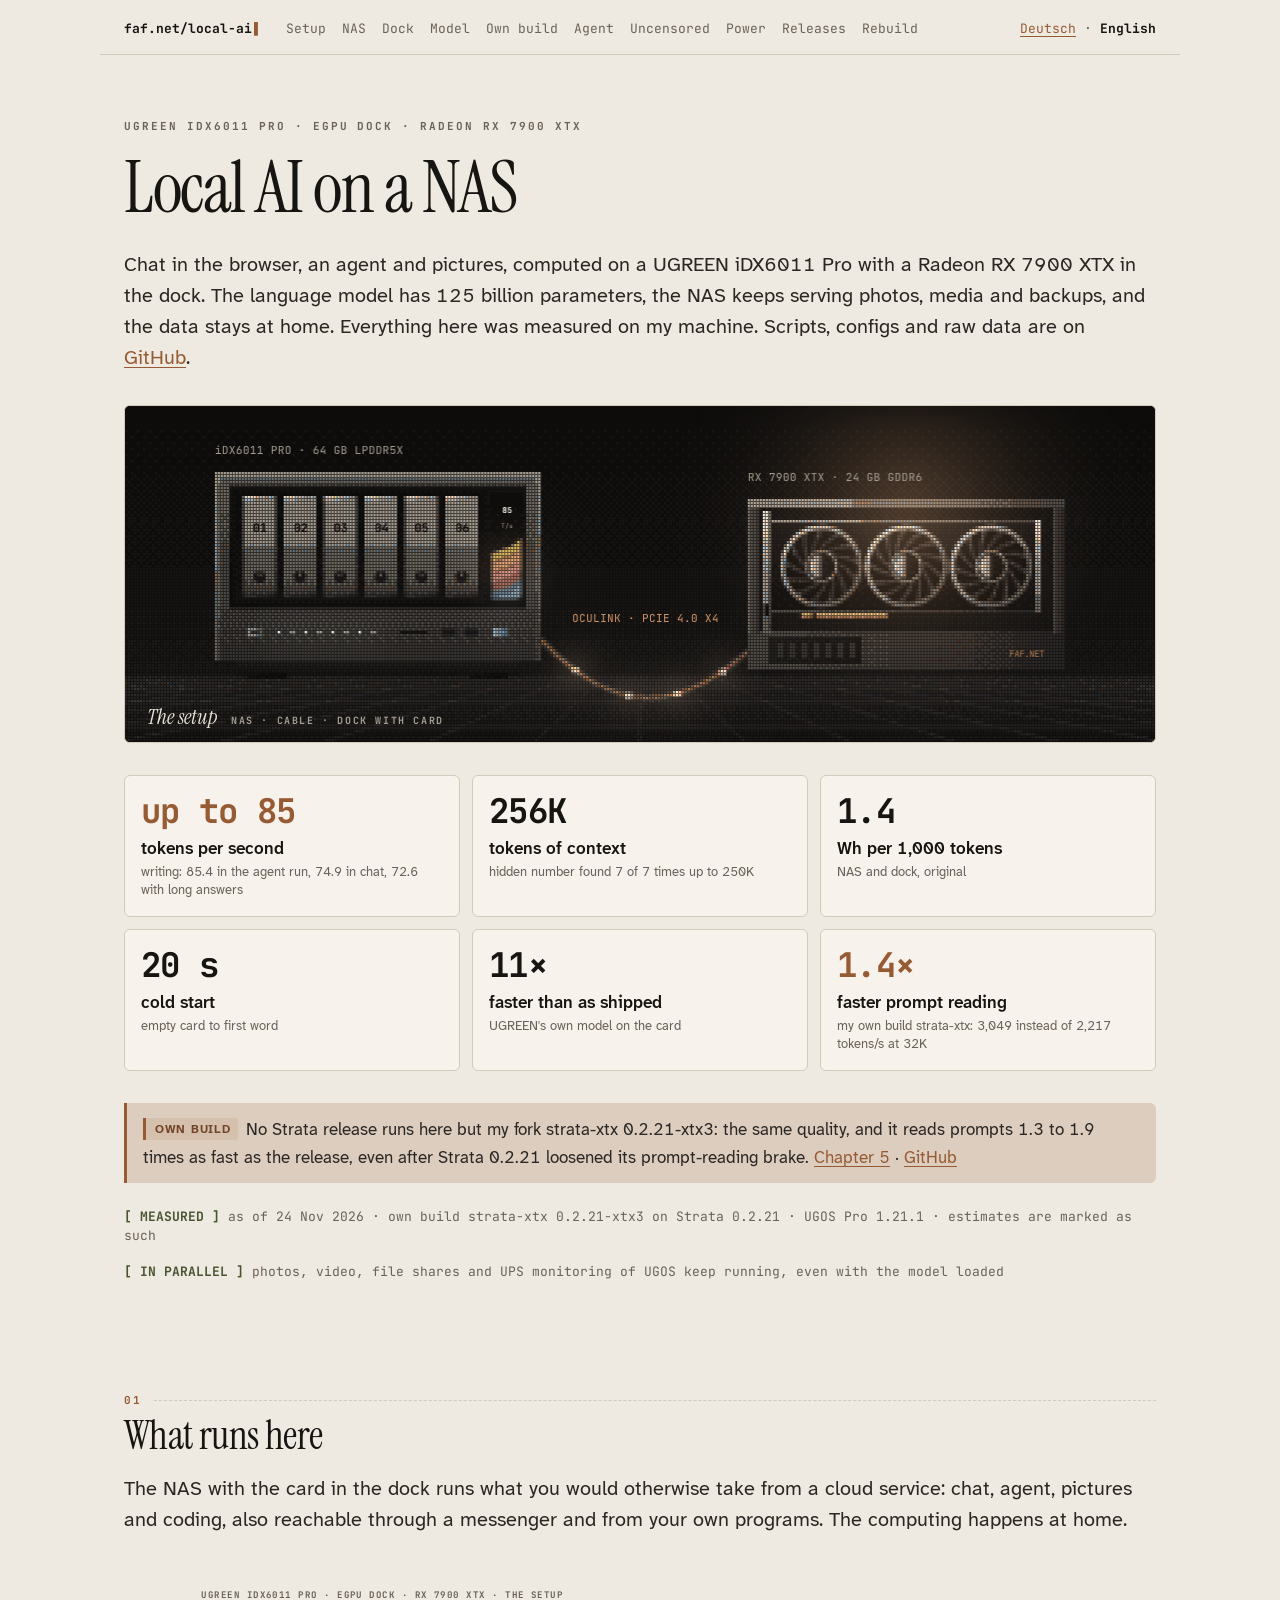
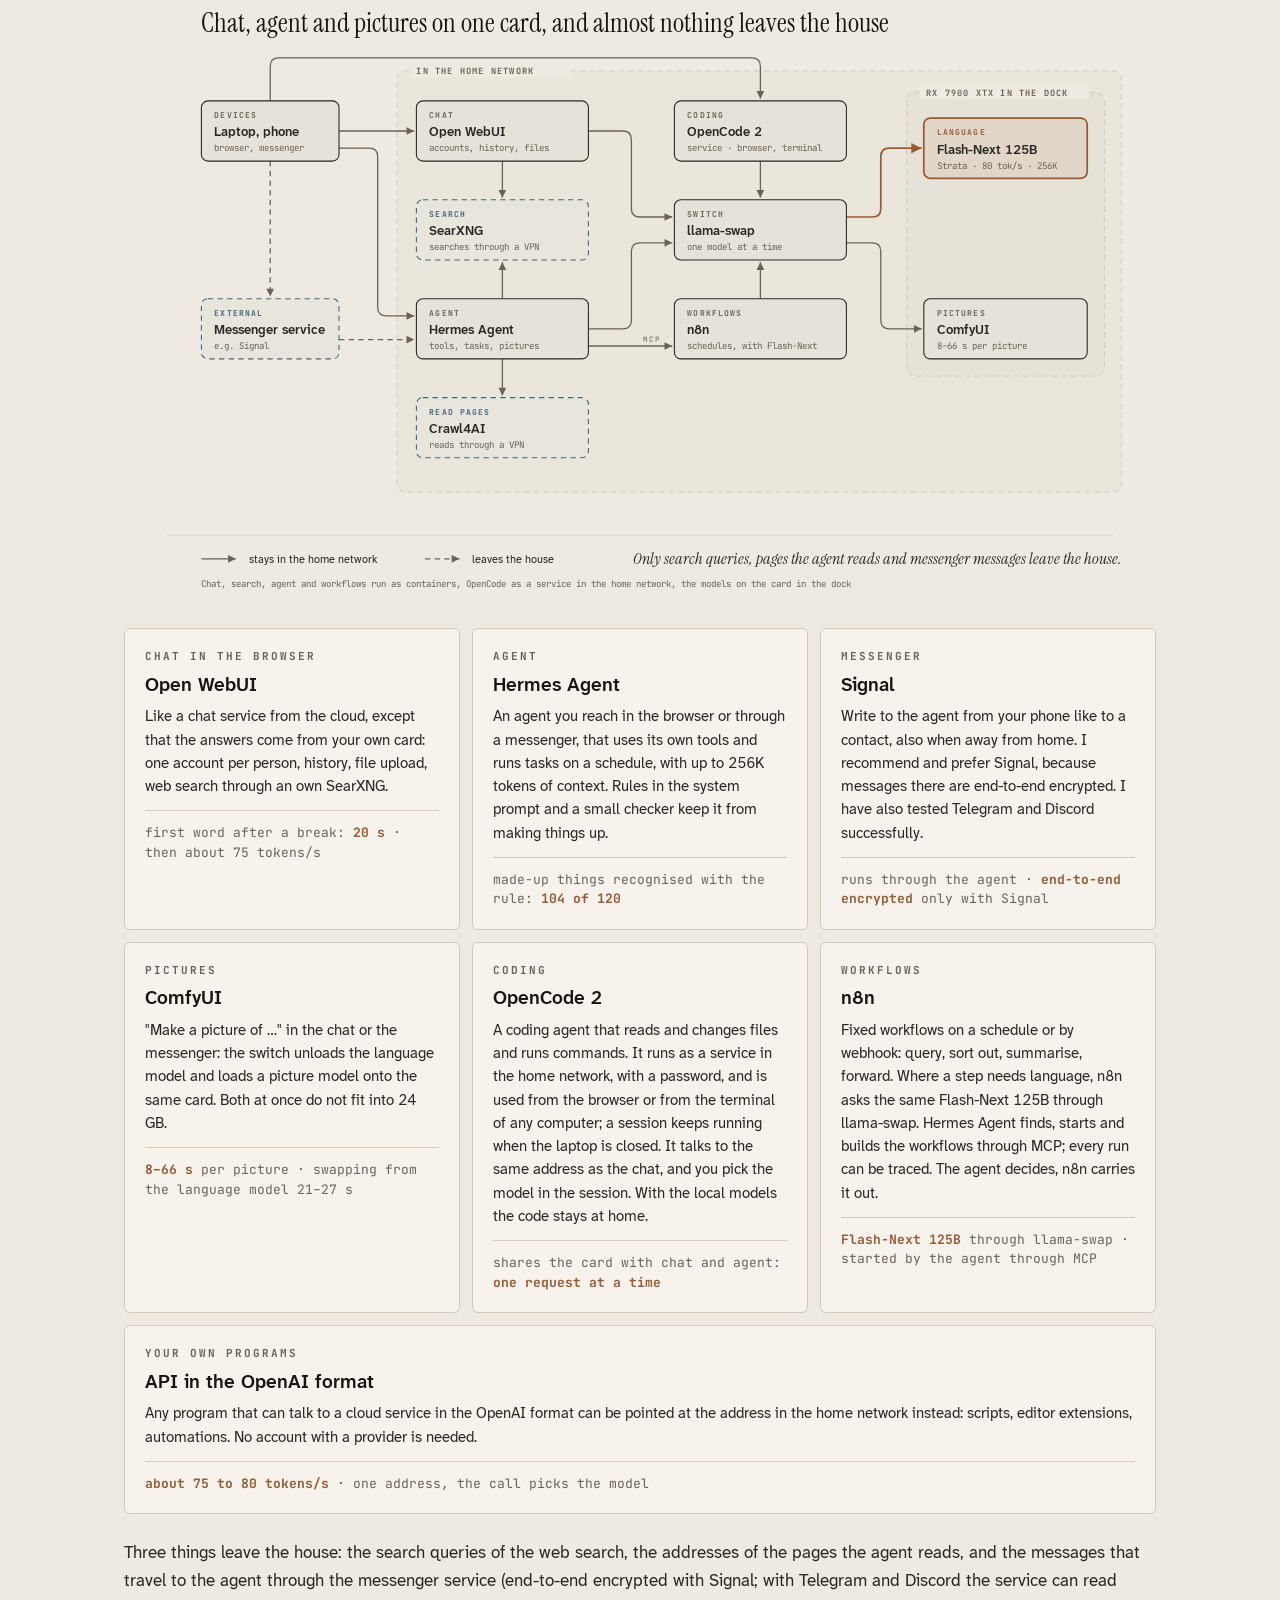
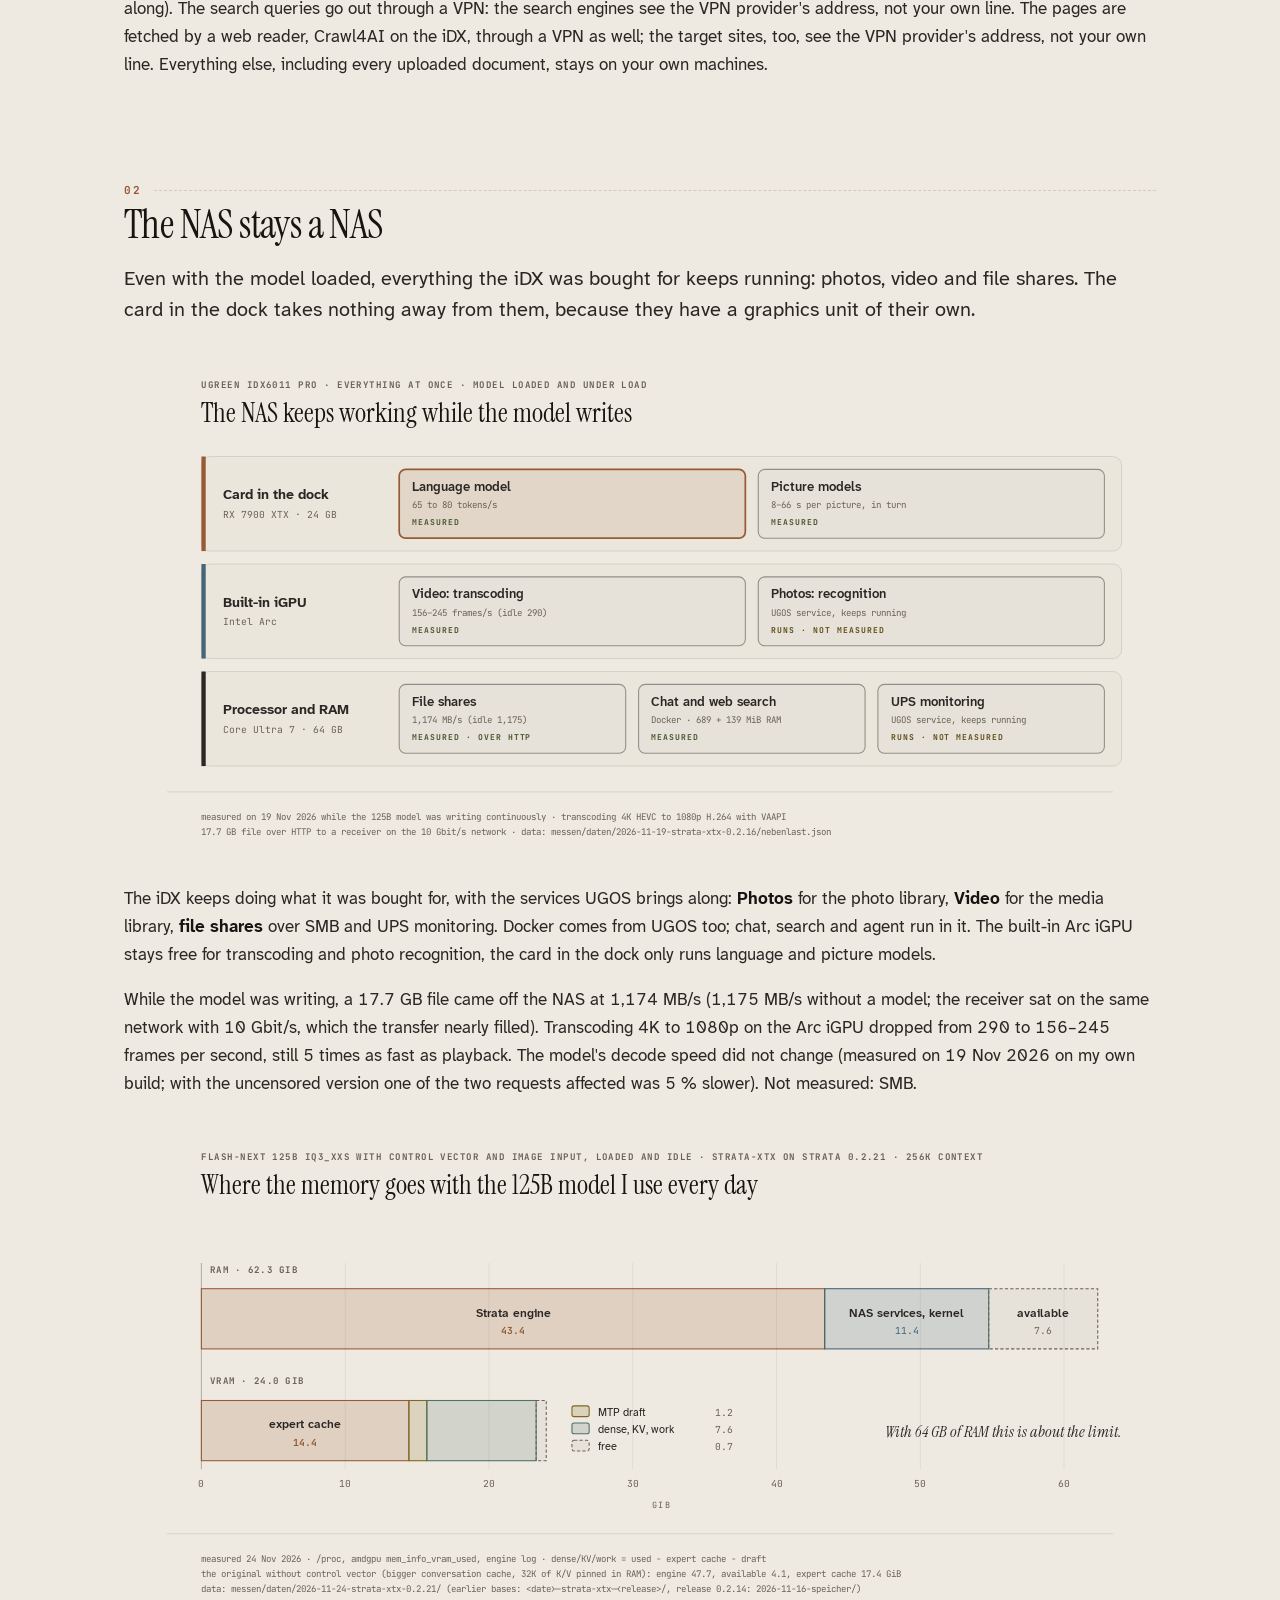
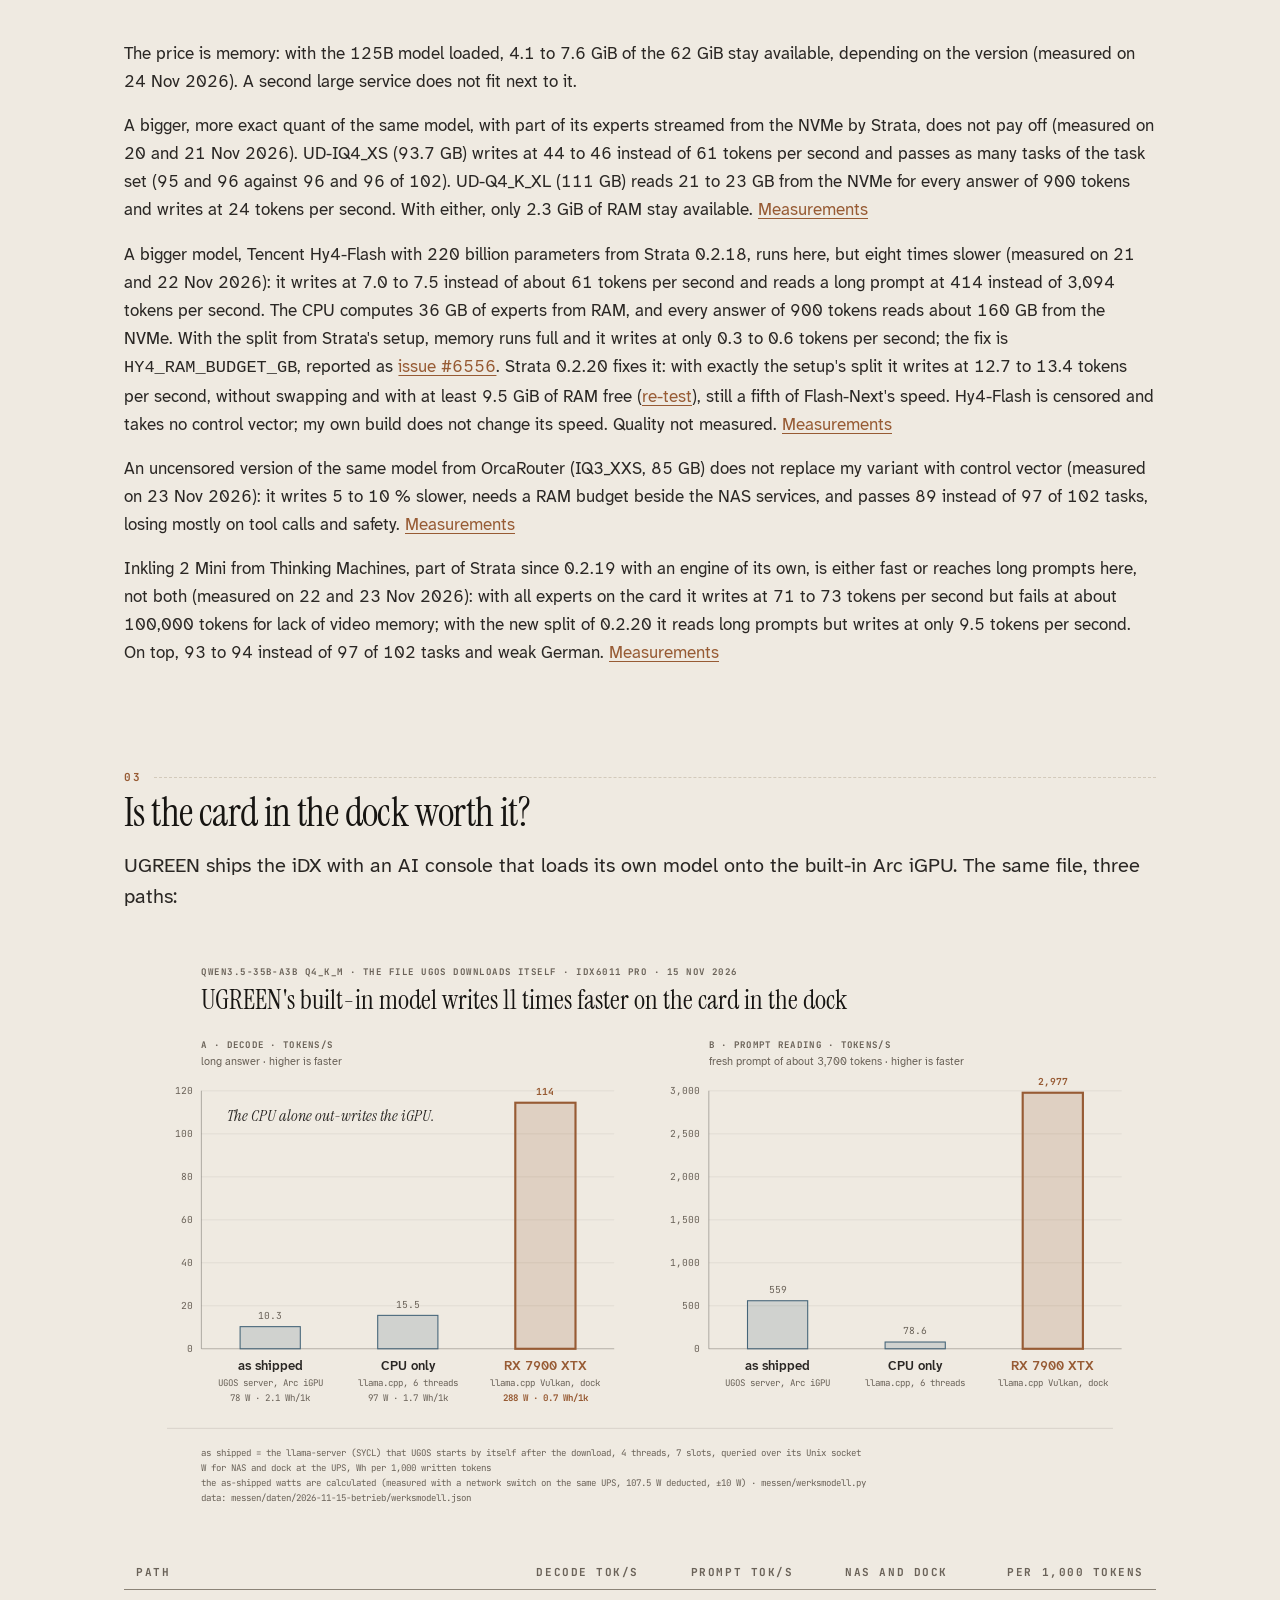
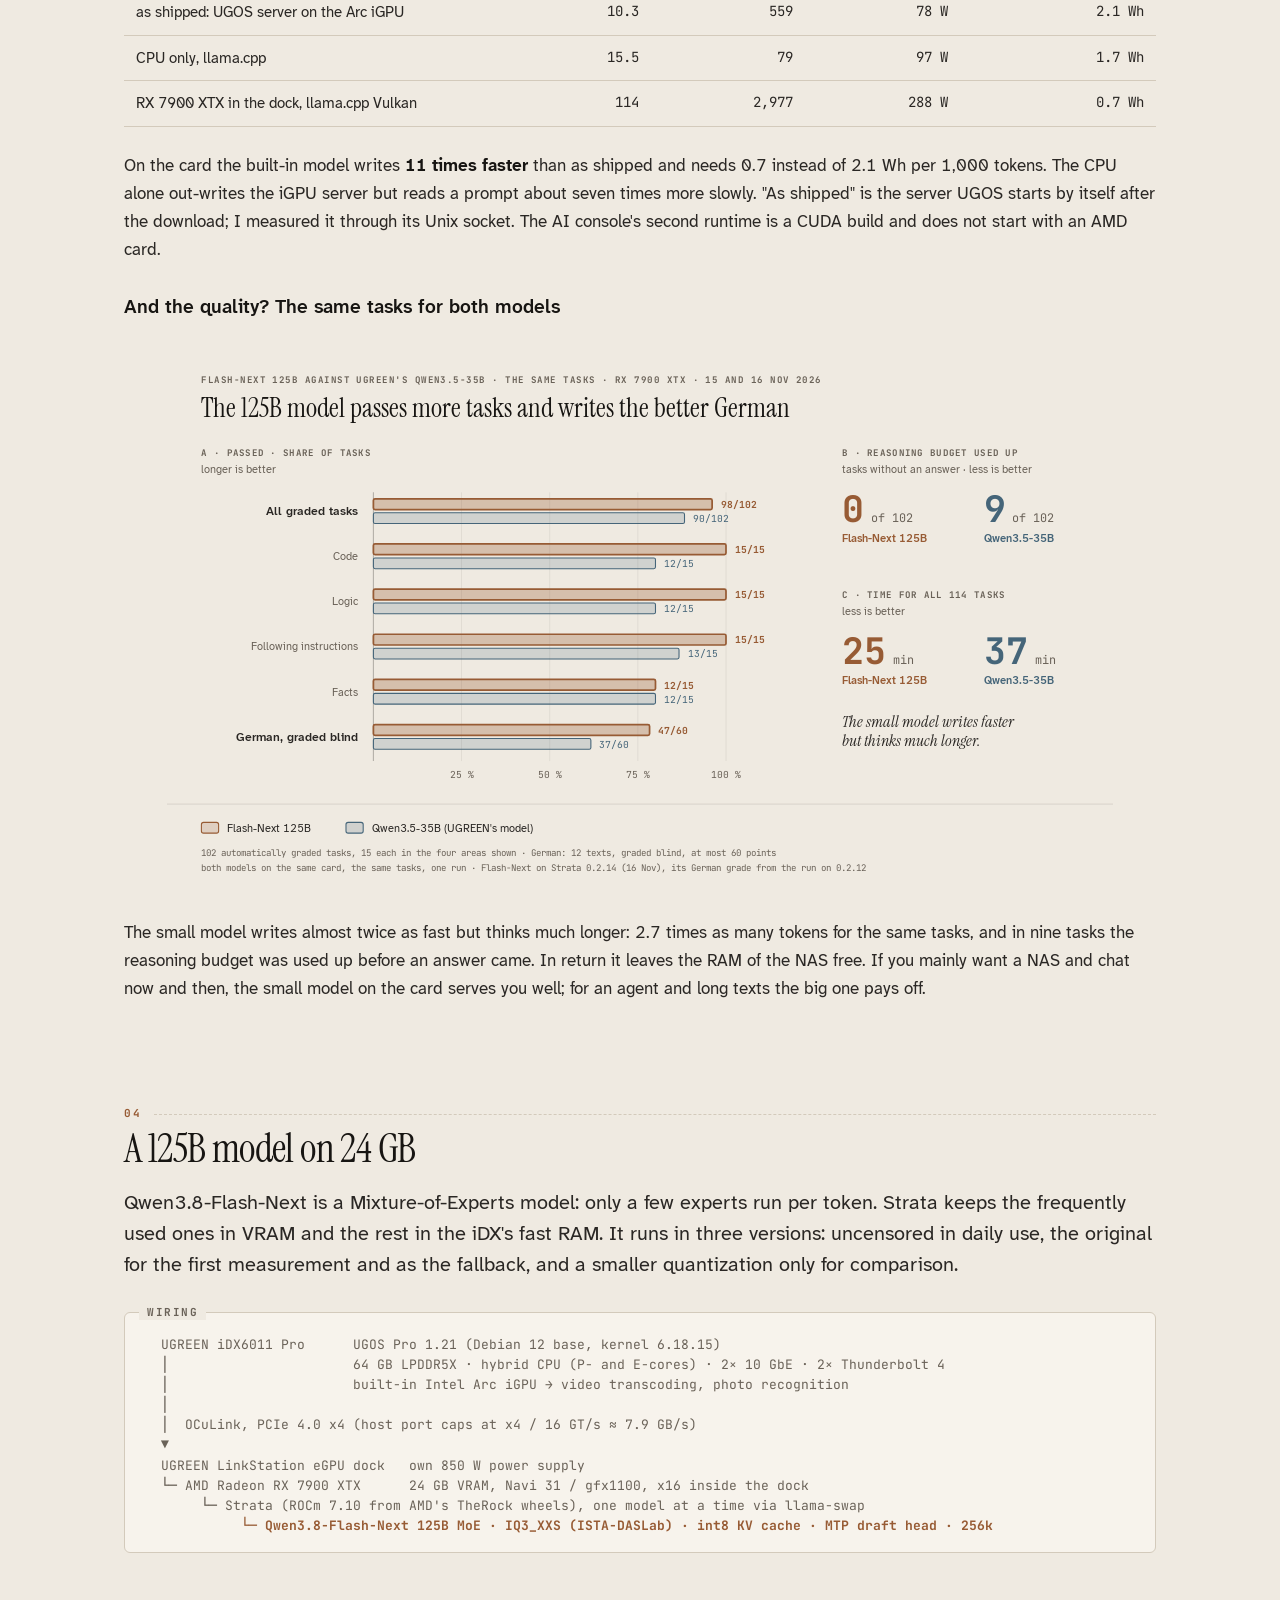
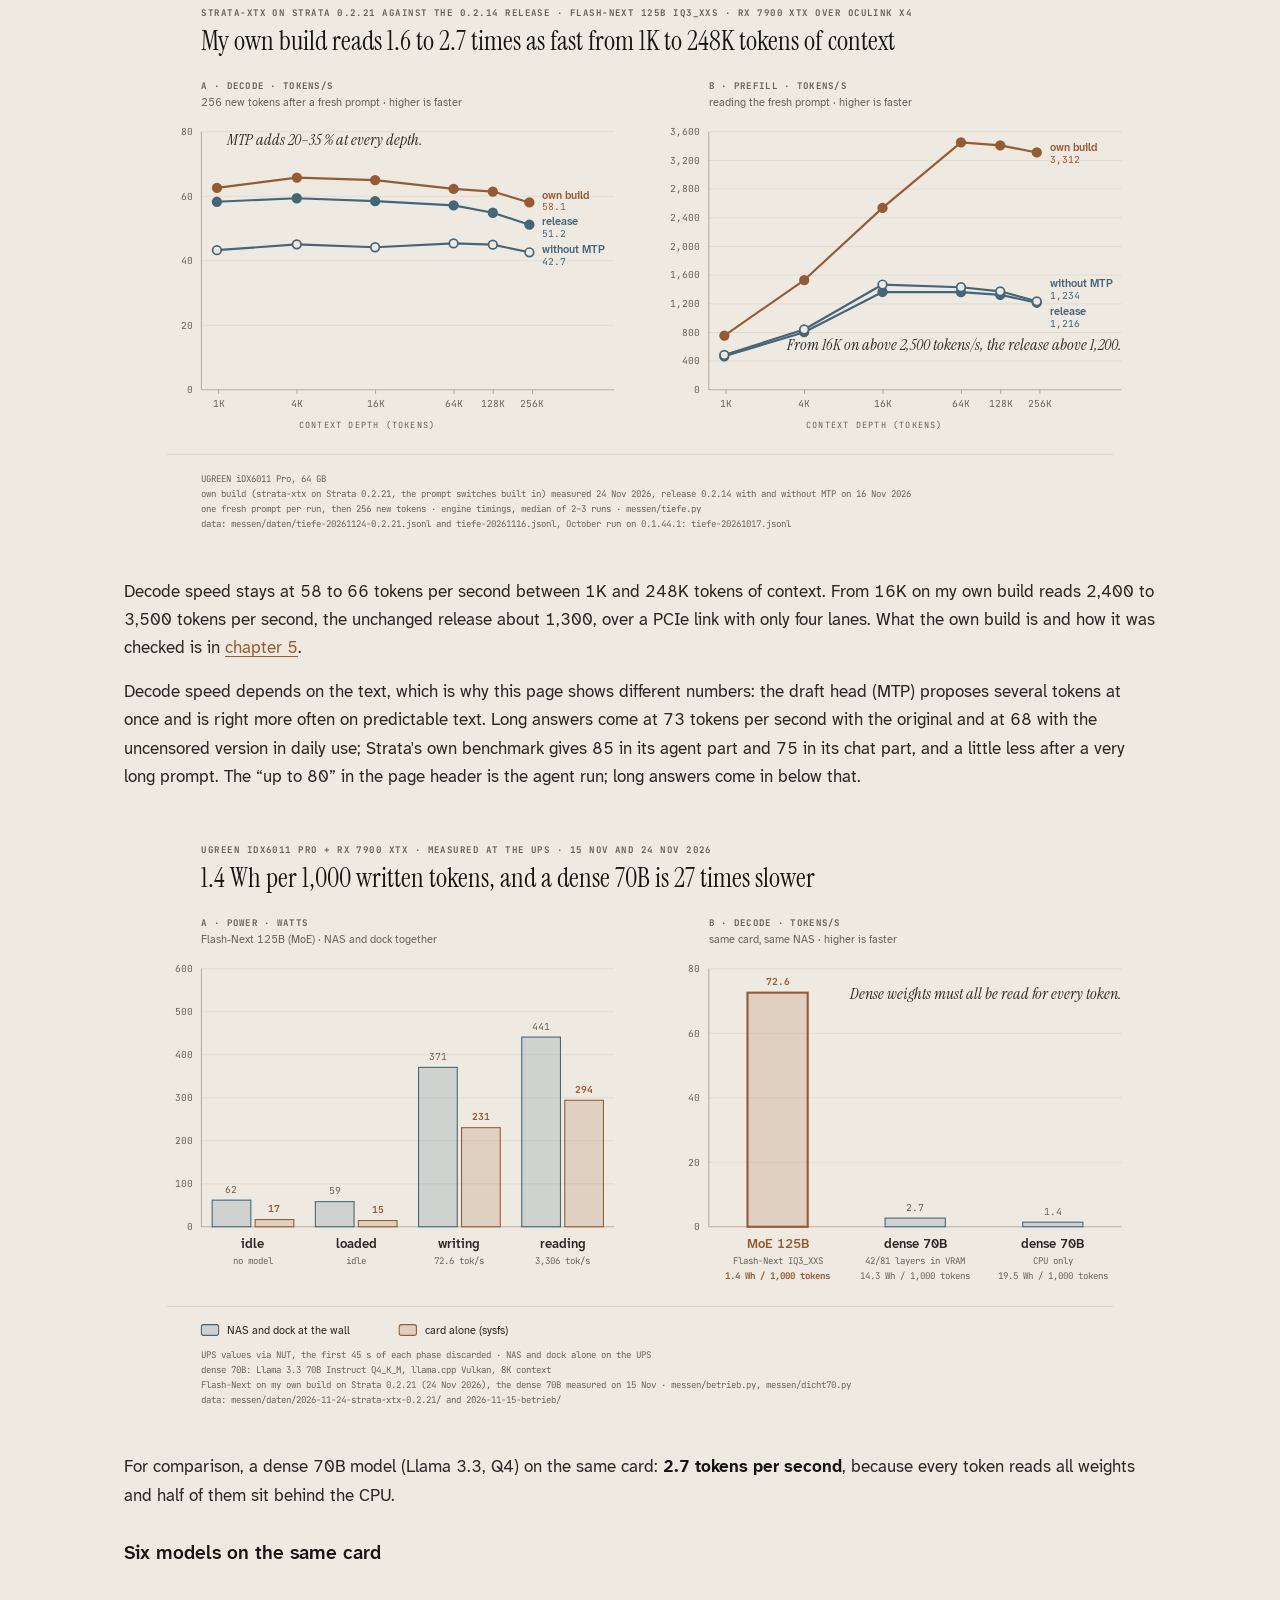
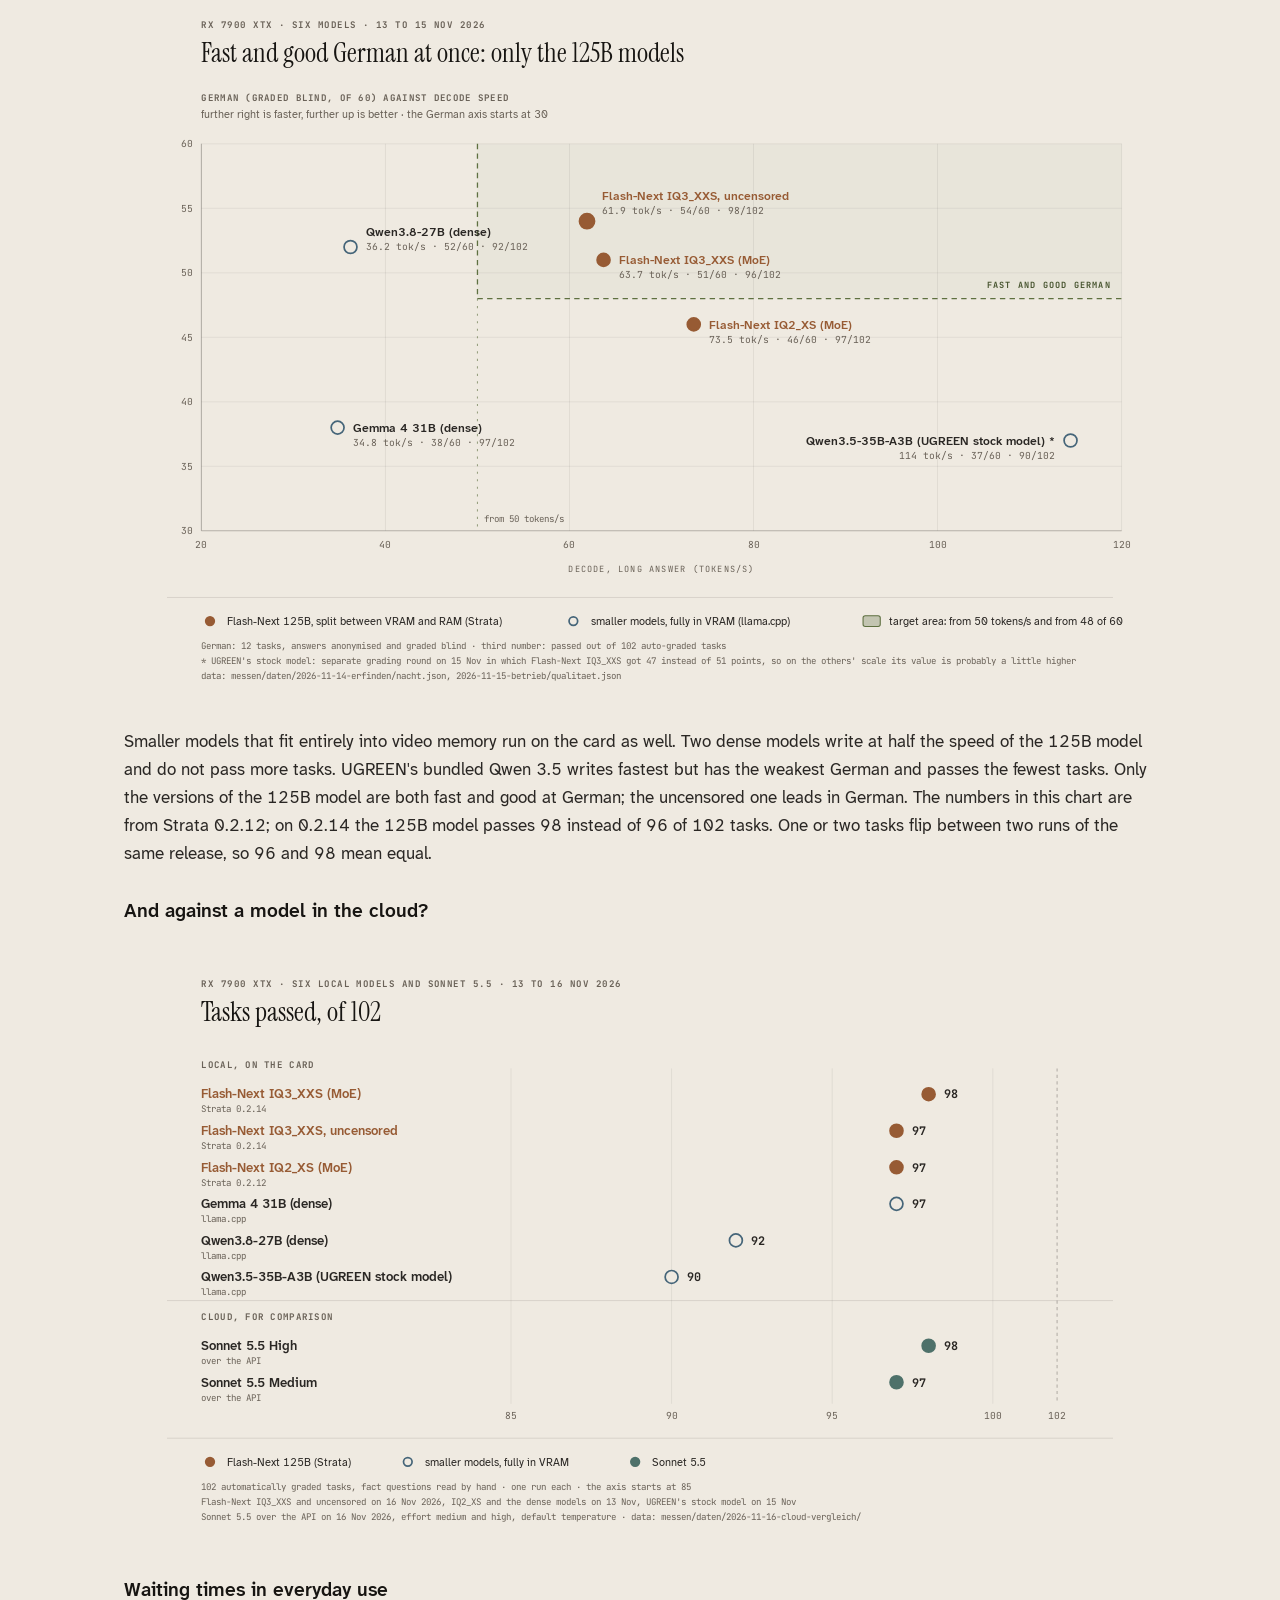
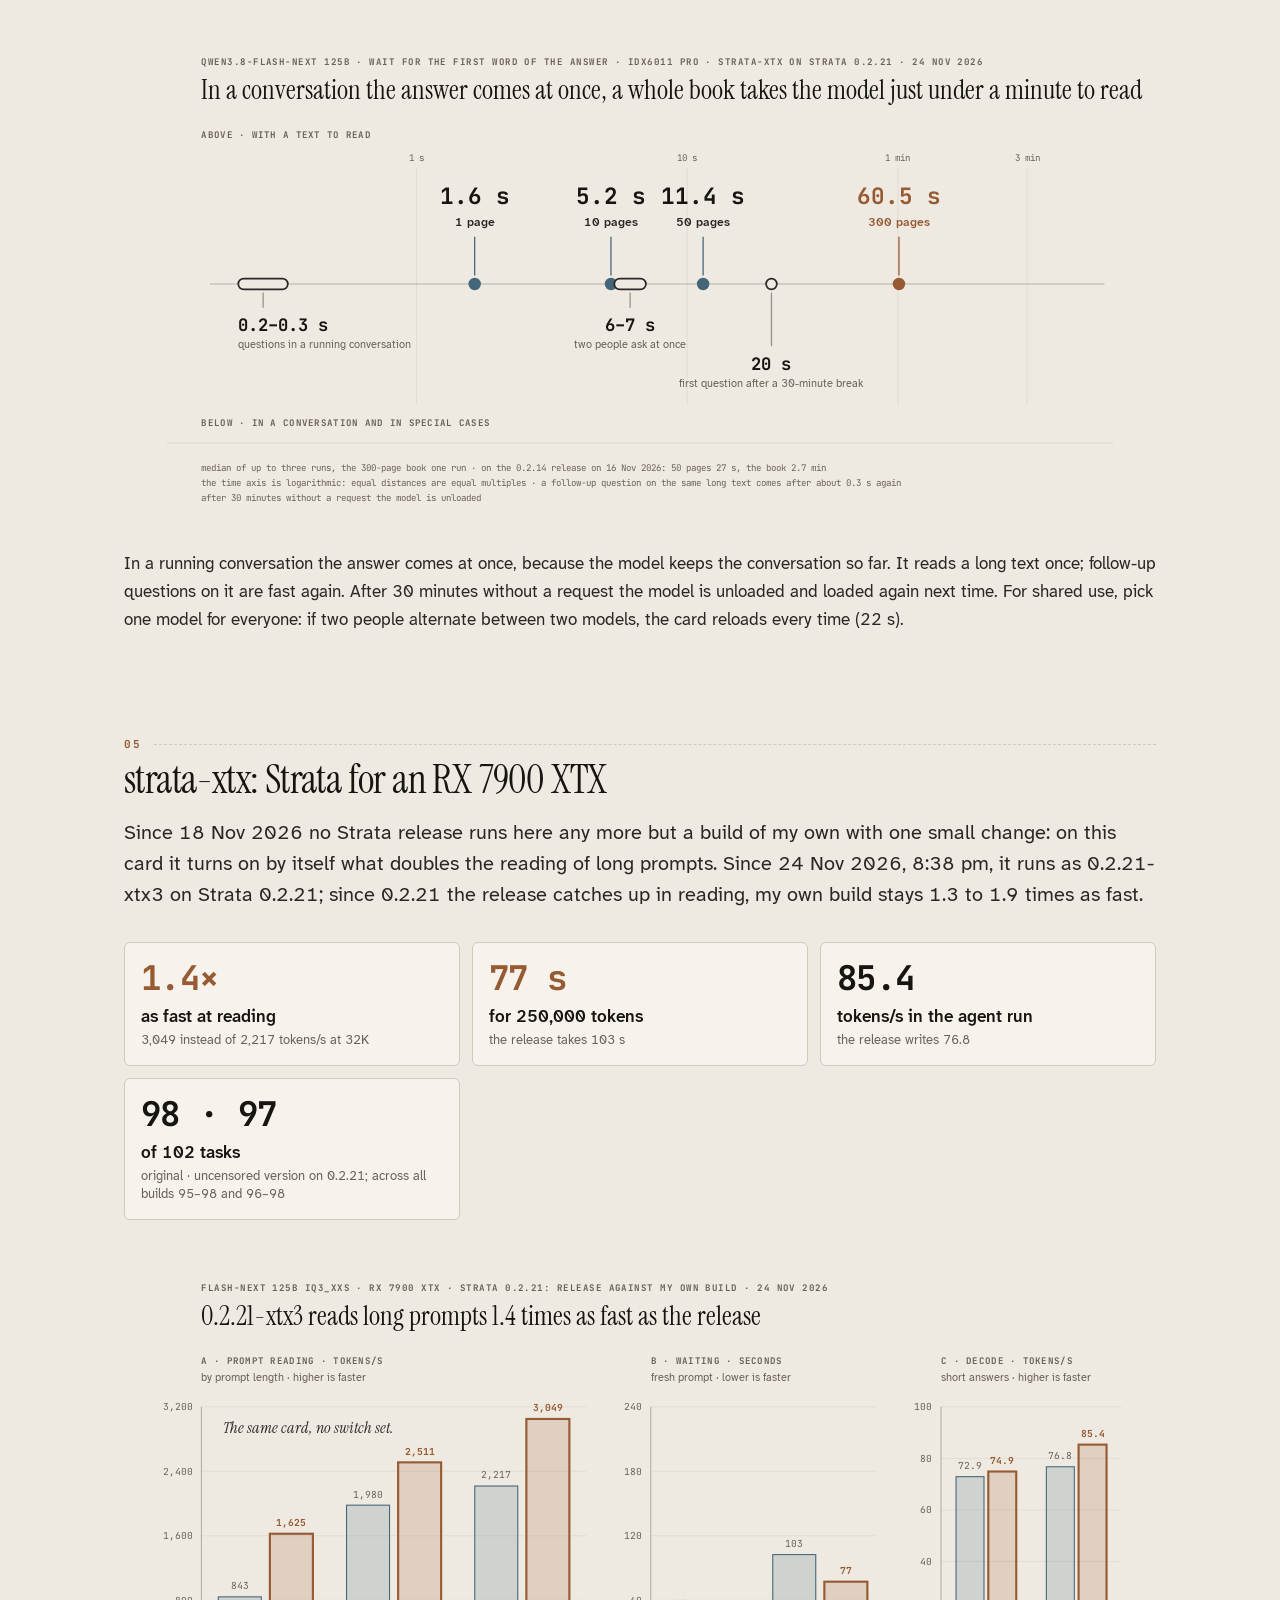
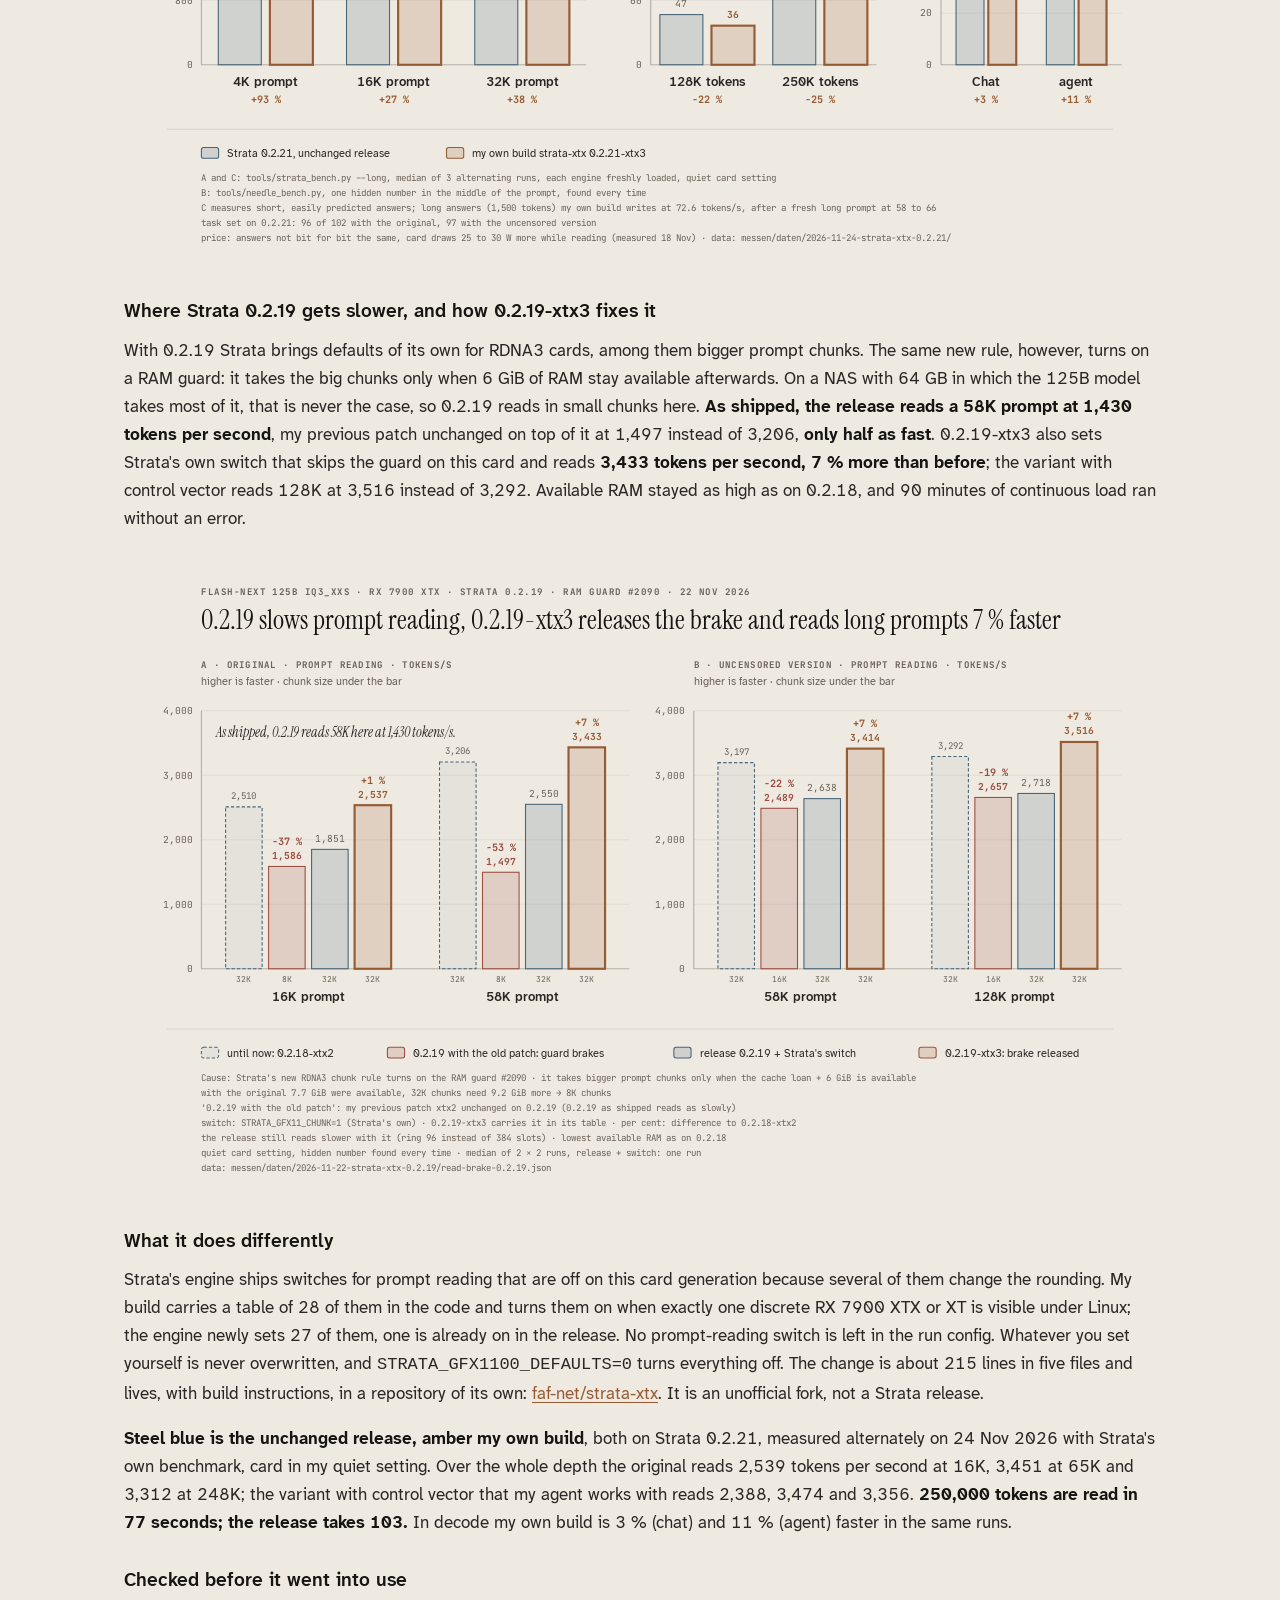
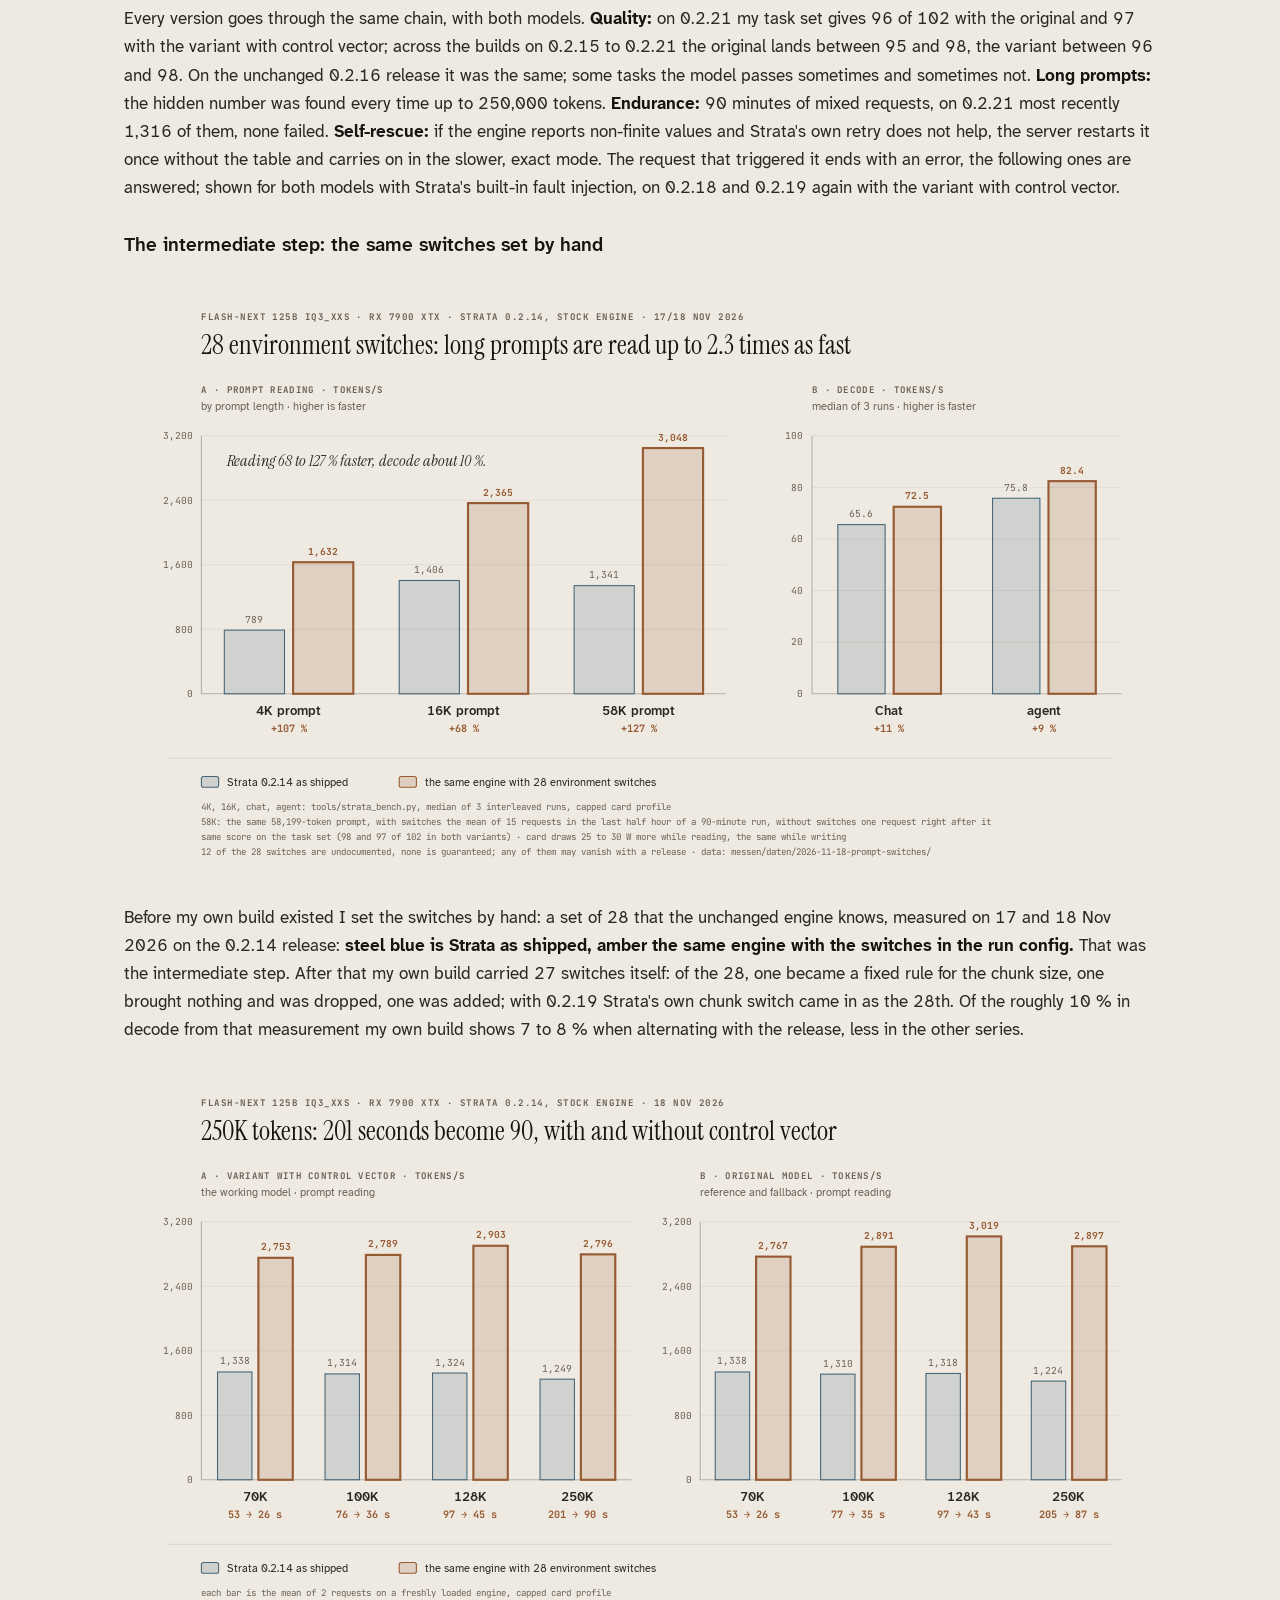
==== commit 7706cfb1: "Lokale KI: Titelgrafik zeigt 85 T/s" ====
--- a/local-ai/index.html
+++ b/local-ai/index.html
@@ -34,7 +34,7 @@
   <p class="dach">UGREEN iDX6011 Pro · eGPU dock · Radeon RX 7900 XTX</p>
   <h1>Local AI on a NAS</h1>
   <p class="vorspann">Chat in the browser, an agent and pictures, computed on a UGREEN iDX6011 Pro with a Radeon RX 7900 XTX in the dock. The language model has 125 billion parameters, the NAS keeps serving photos, media and backups, and the data stays at home. Everything here was measured on my machine. Scripts, configs and raw data are on <a href="https://github.com/faf-net/ugreen-idx6011-egpu-llm#readme">GitHub</a>.</p>
-  <figure class="szene"><img src="bilder/anlage.png?v=65ca11ad" srcset="bilder/anlage.png?v=65ca11ad 1x, bilder/anlage@2x.png?v=f9807d3a 2x" width="1032" height="336" alt="Text graphic: the NAS with six drive bays on the left, the dock with the graphics card and three fans on the right, the glowing OCuLink cable between them."><figcaption><span class="name">The setup</span><span class="teile">NAS · cable · dock with card</span></figcaption></figure>
+  <figure class="szene"><img src="bilder/anlage.png?v=af8e116f" srcset="bilder/anlage.png?v=af8e116f 1x, bilder/anlage@2x.png?v=ab7b6cef 2x" width="1032" height="336" alt="Text graphic: the NAS with six drive bays on the left, the dock with the graphics card and three fans on the right, the glowing OCuLink cable between them."><figcaption><span class="name">The setup</span><span class="teile">NAS · cable · dock with card</span></figcaption></figure>
   <div class="kacheln"><div class="kachel haupt"><div class="wert">up to 85</div><div class="was">tokens per second</div><div class="neben">writing: 85.4 in the agent run, 74.9 in chat, 72.6 with long answers</div></div><div class="kachel"><div class="wert">256K</div><div class="was">tokens of context</div><div class="neben">hidden number found 7 of 7 times up to 250K</div></div><div class="kachel"><div class="wert">1.4</div><div class="was">Wh per 1,000 tokens</div><div class="neben">NAS and dock, original</div></div><div class="kachel"><div class="wert">20 s</div><div class="was">cold start</div><div class="neben">empty card to first word</div></div><div class="kachel"><div class="wert">11×</div><div class="was">faster than as shipped</div><div class="neben">UGREEN&#x27;s own model on the card</div></div><div class="kachel haupt"><div class="wert">1.4×</div><div class="was">faster prompt reading</div><div class="neben">my own build strata-xtx: 3,049 instead of 2,217 tokens/s at 32K</div></div></div>
   <p class="band bernstein"><span class="pille bernstein">OWN BUILD</span>No Strata release runs here but my fork strata-xtx 0.2.21-xtx3: the same quality, and it reads prompts 1.3 to 1.9 times as fast as the release, even after Strata 0.2.21 loosened its prompt-reading brake. <a href="#eigenbau">Chapter 5</a> · <a href="https://github.com/faf-net/strata-xtx">GitHub</a></p>
   <p class="status"><span class="konsole">[ MEASURED ]</span> as of 24 Nov 2026 · own build strata-xtx 0.2.21-xtx3 on Strata 0.2.21 · UGOS Pro 1.21.1 · estimates are marked as such</p>
@@ -175,7 +175,7 @@
 </section>
 </main>
 <footer>
-  <p><a href="https://github.com/faf-net/ugreen-idx6011-egpu-llm#readme">github.com/faf-net/ugreen-idx6011-egpu-llm</a> · MIT · build 25 Nov 2026 · 1a345f6 · <a href="../">faf.net</a></p>
+  <p><a href="https://github.com/faf-net/ugreen-idx6011-egpu-llm#readme">github.com/faf-net/ugreen-idx6011-egpu-llm</a> · MIT · build 25 Nov 2026 · b4bc548 · <a href="../">faf.net</a></p>
   <p class="eof">[ EOF ]</p>
 </footer>
 </body>
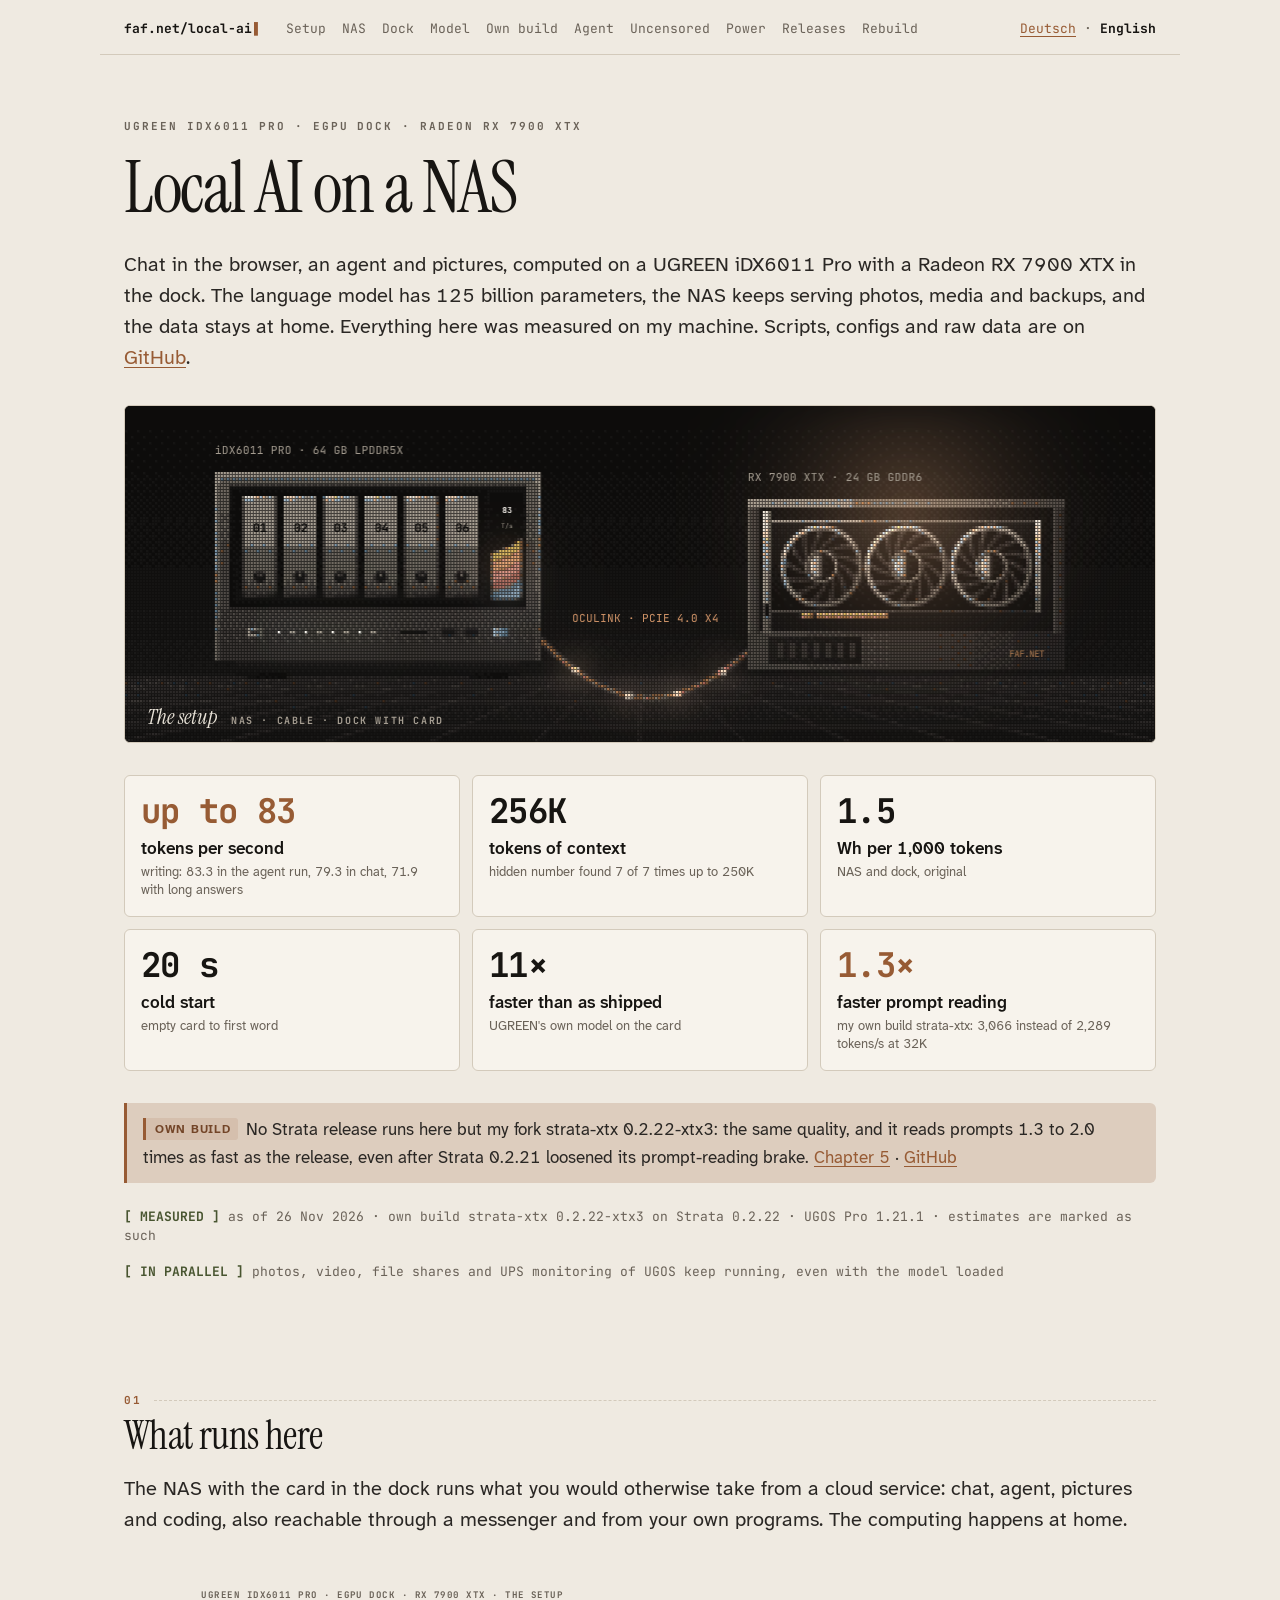
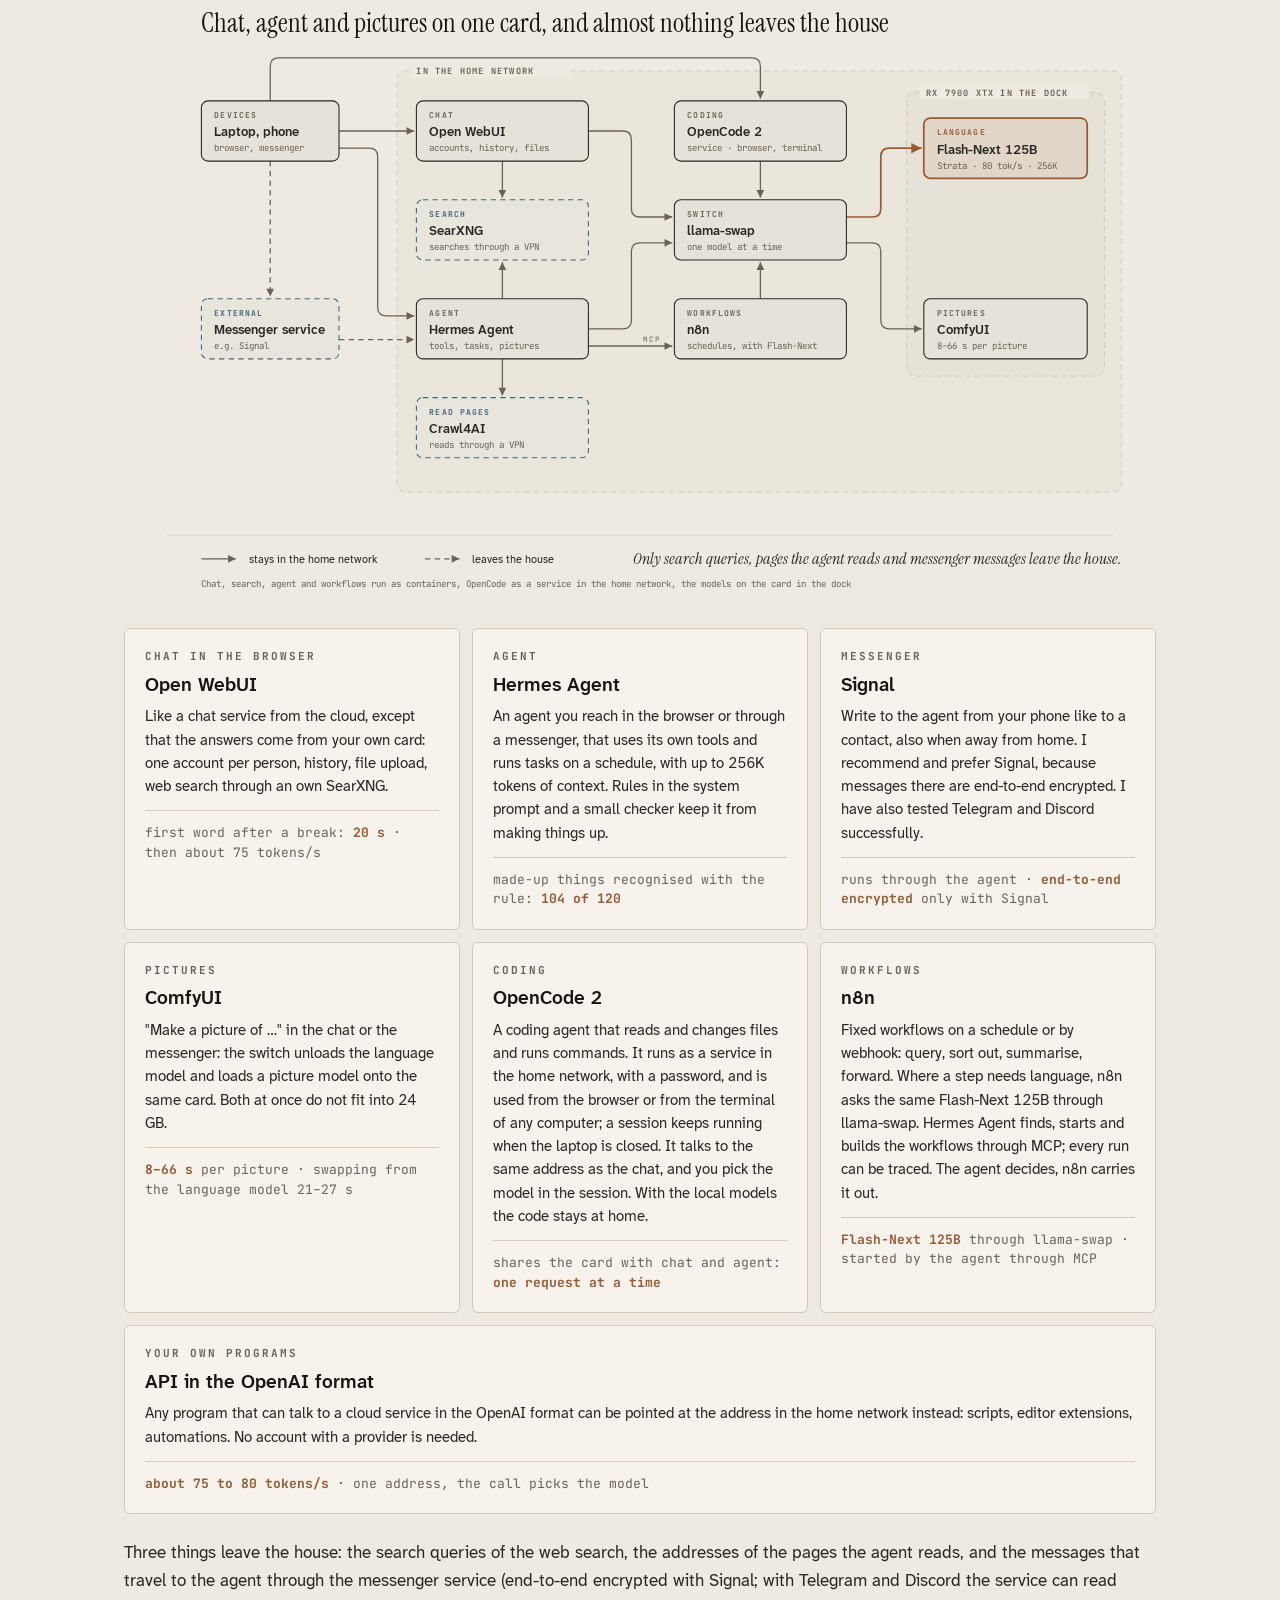
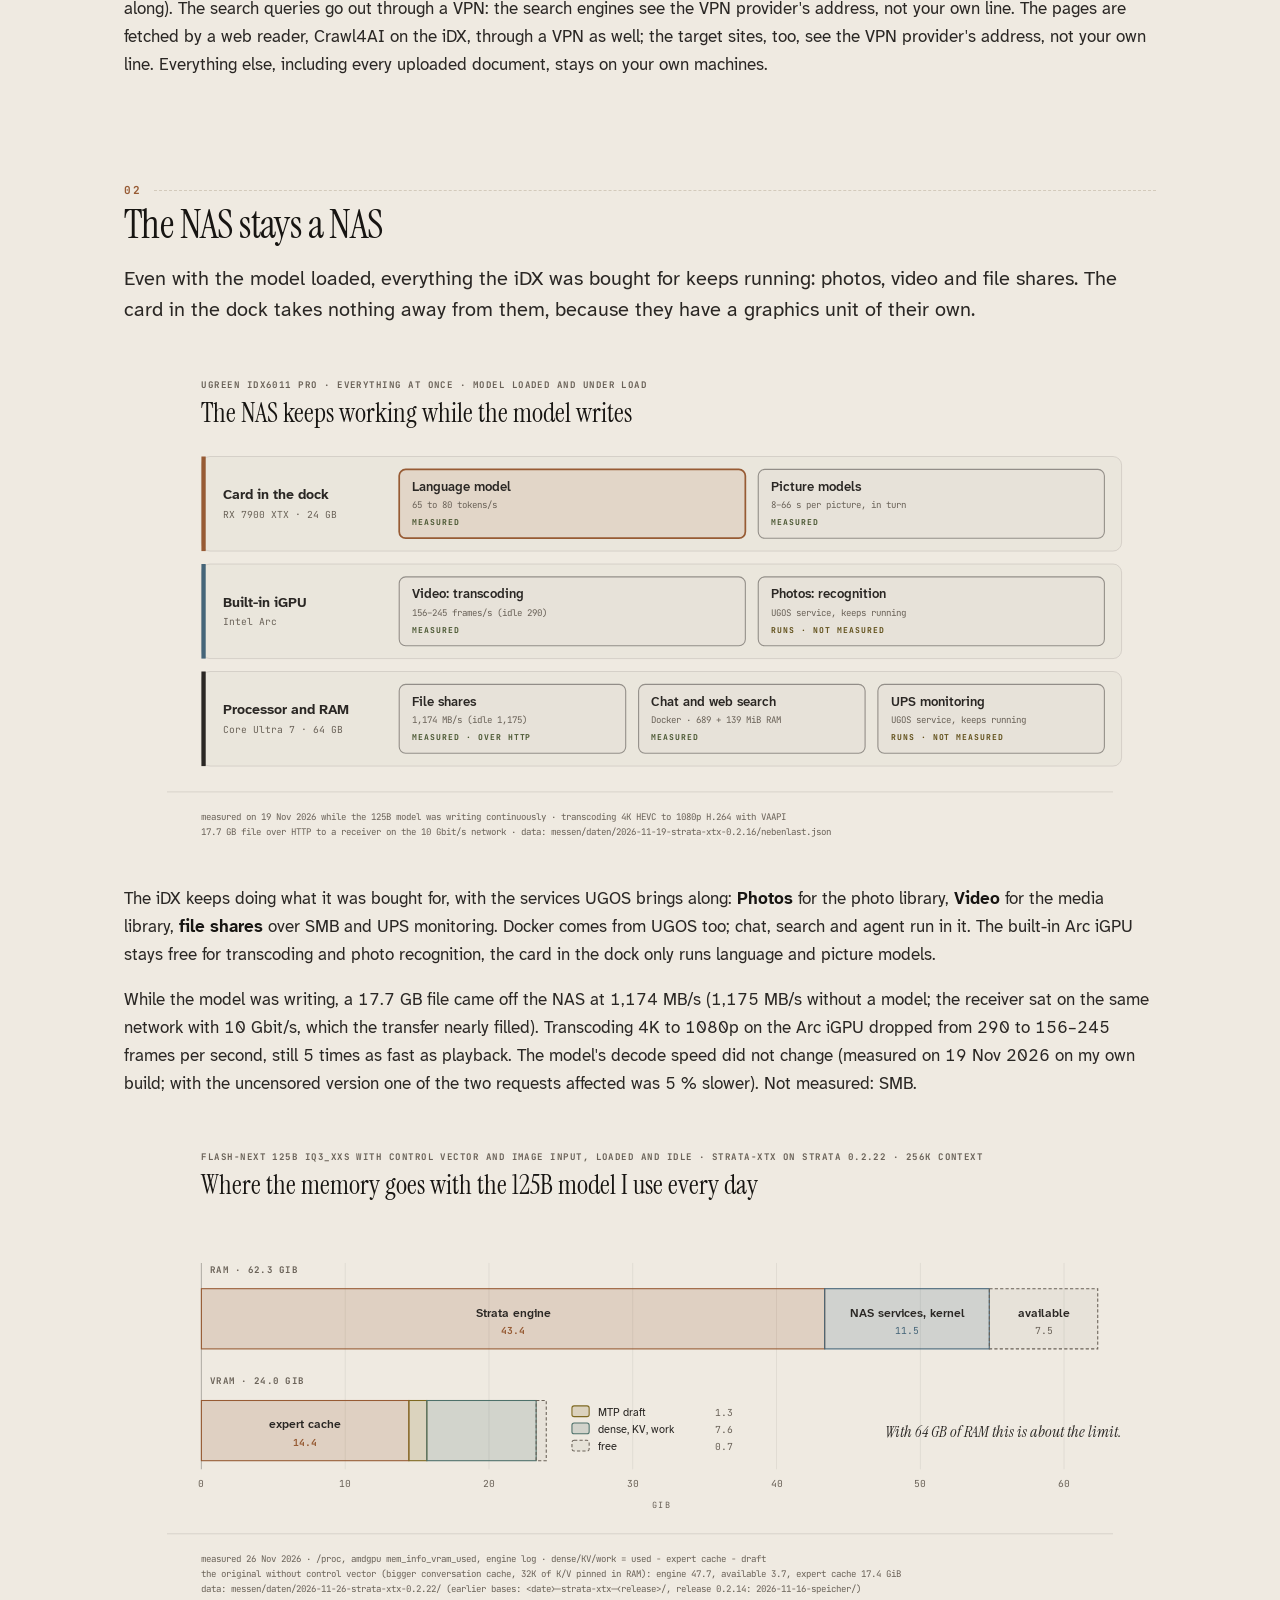
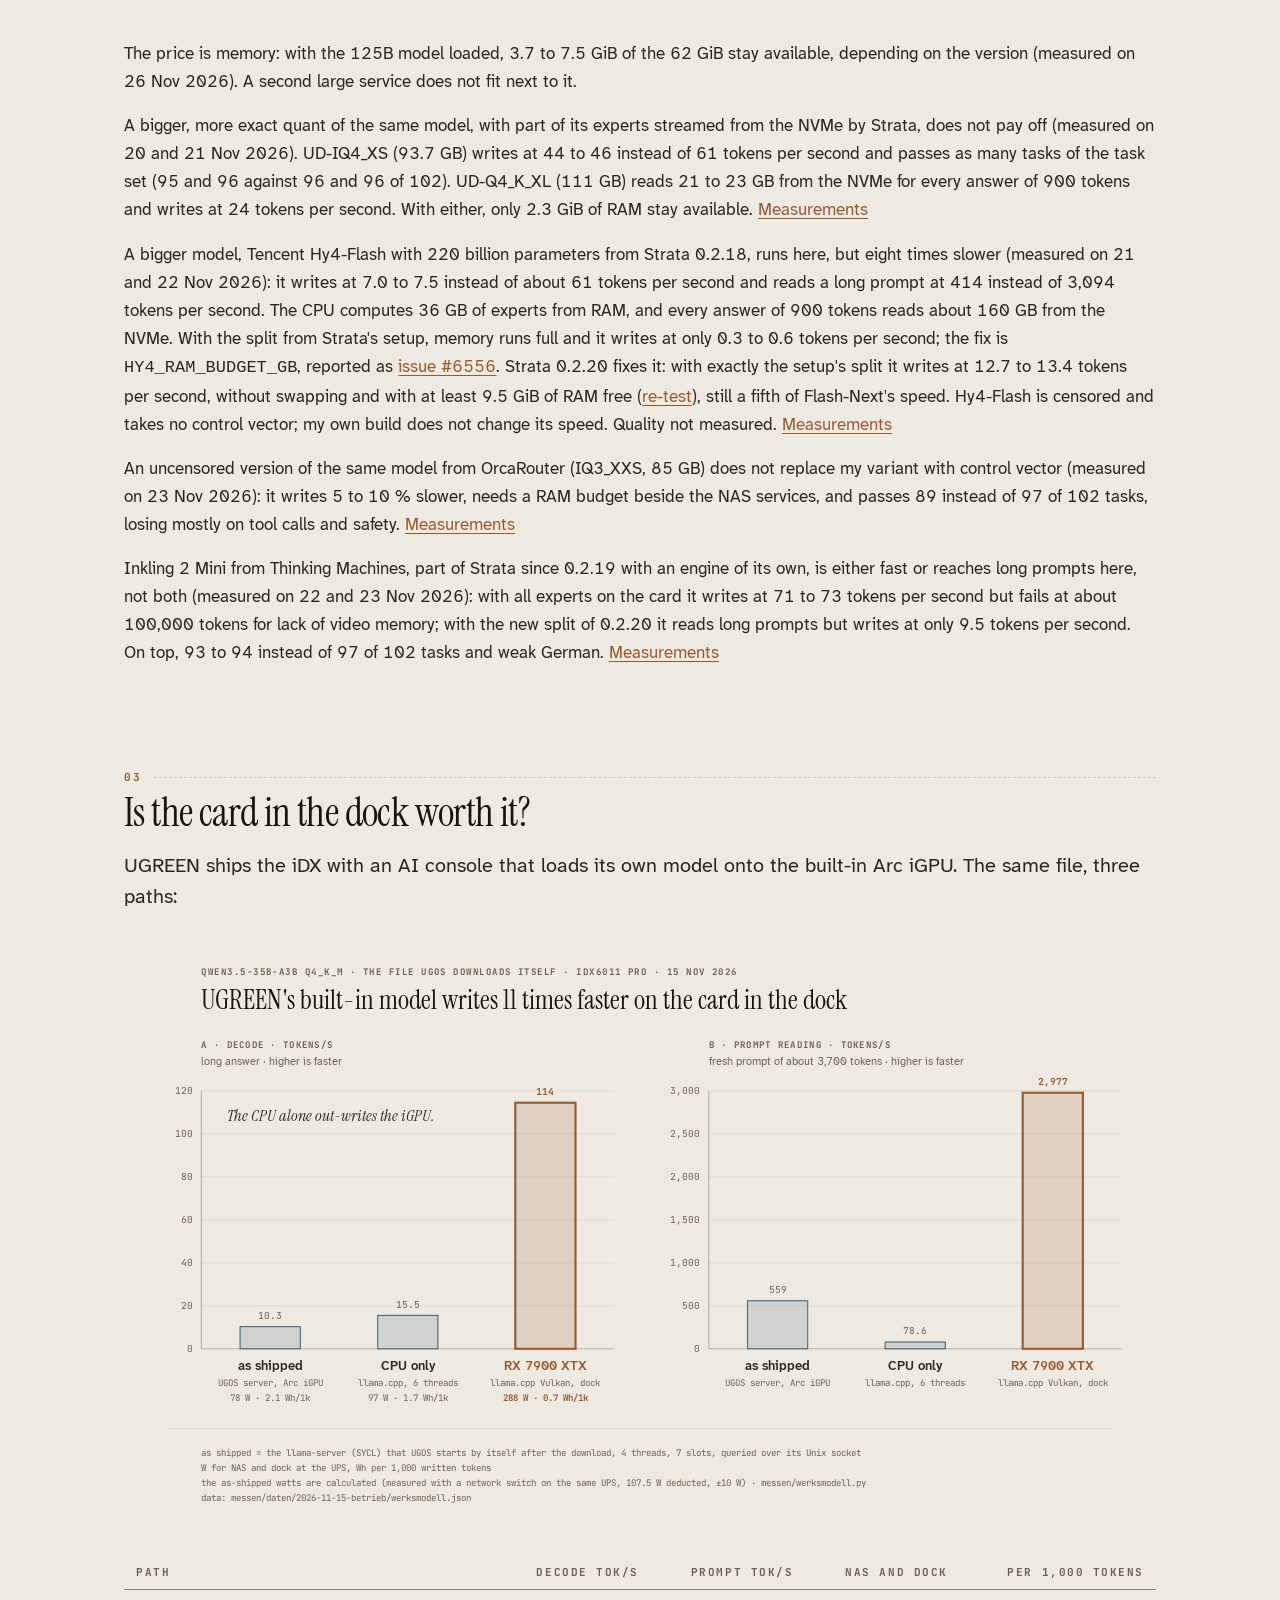
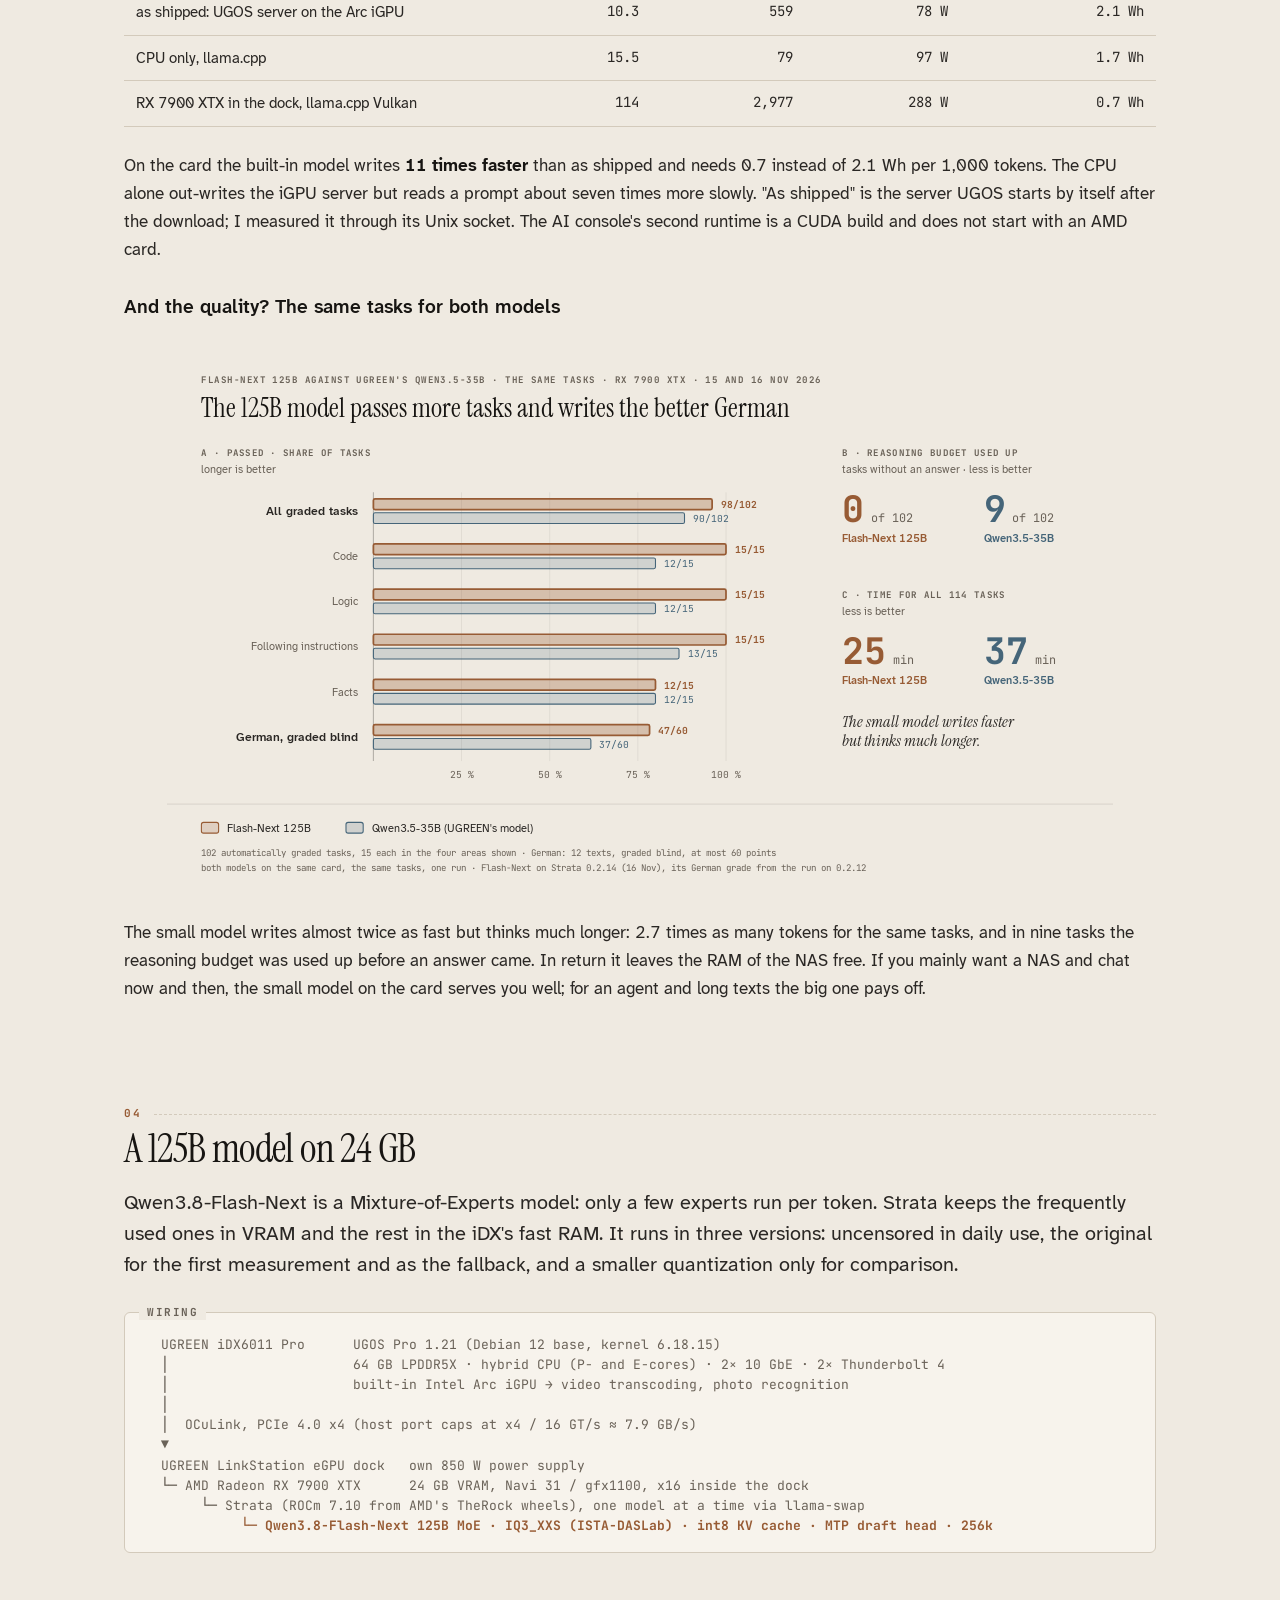
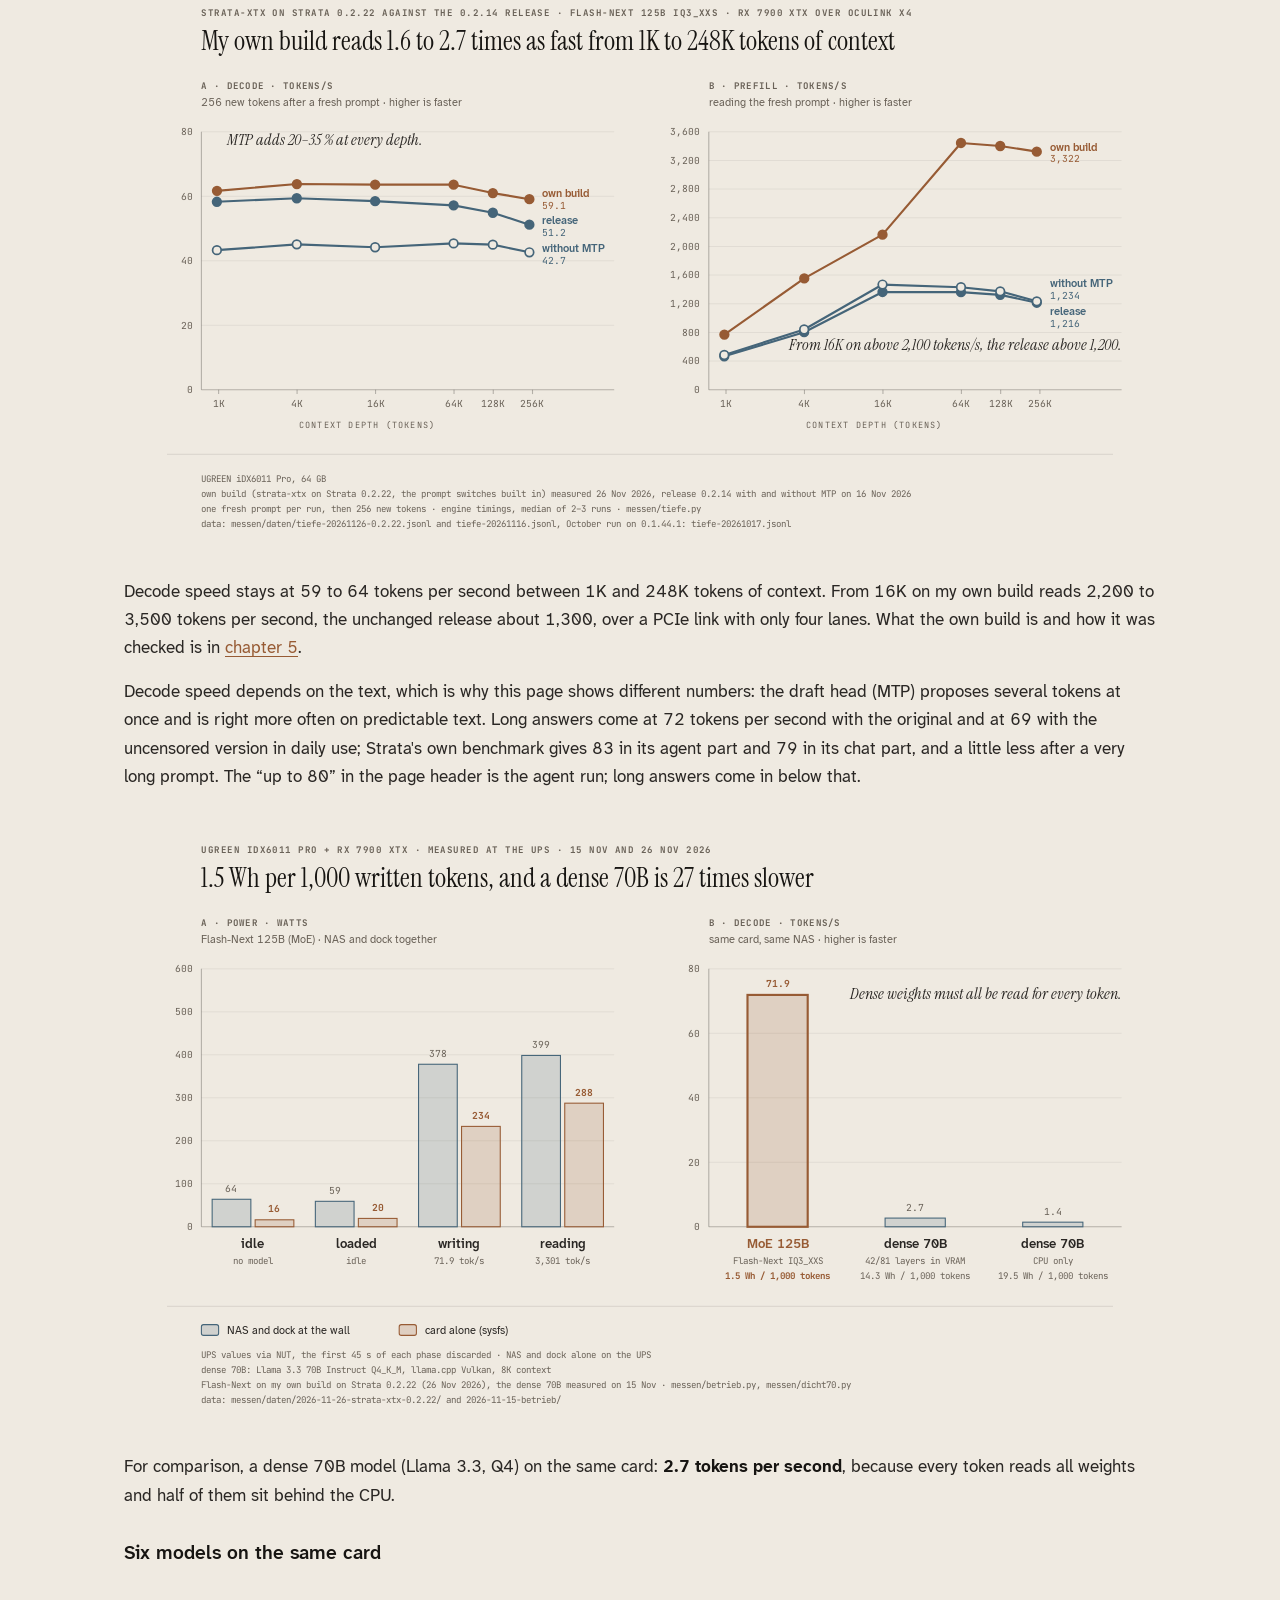
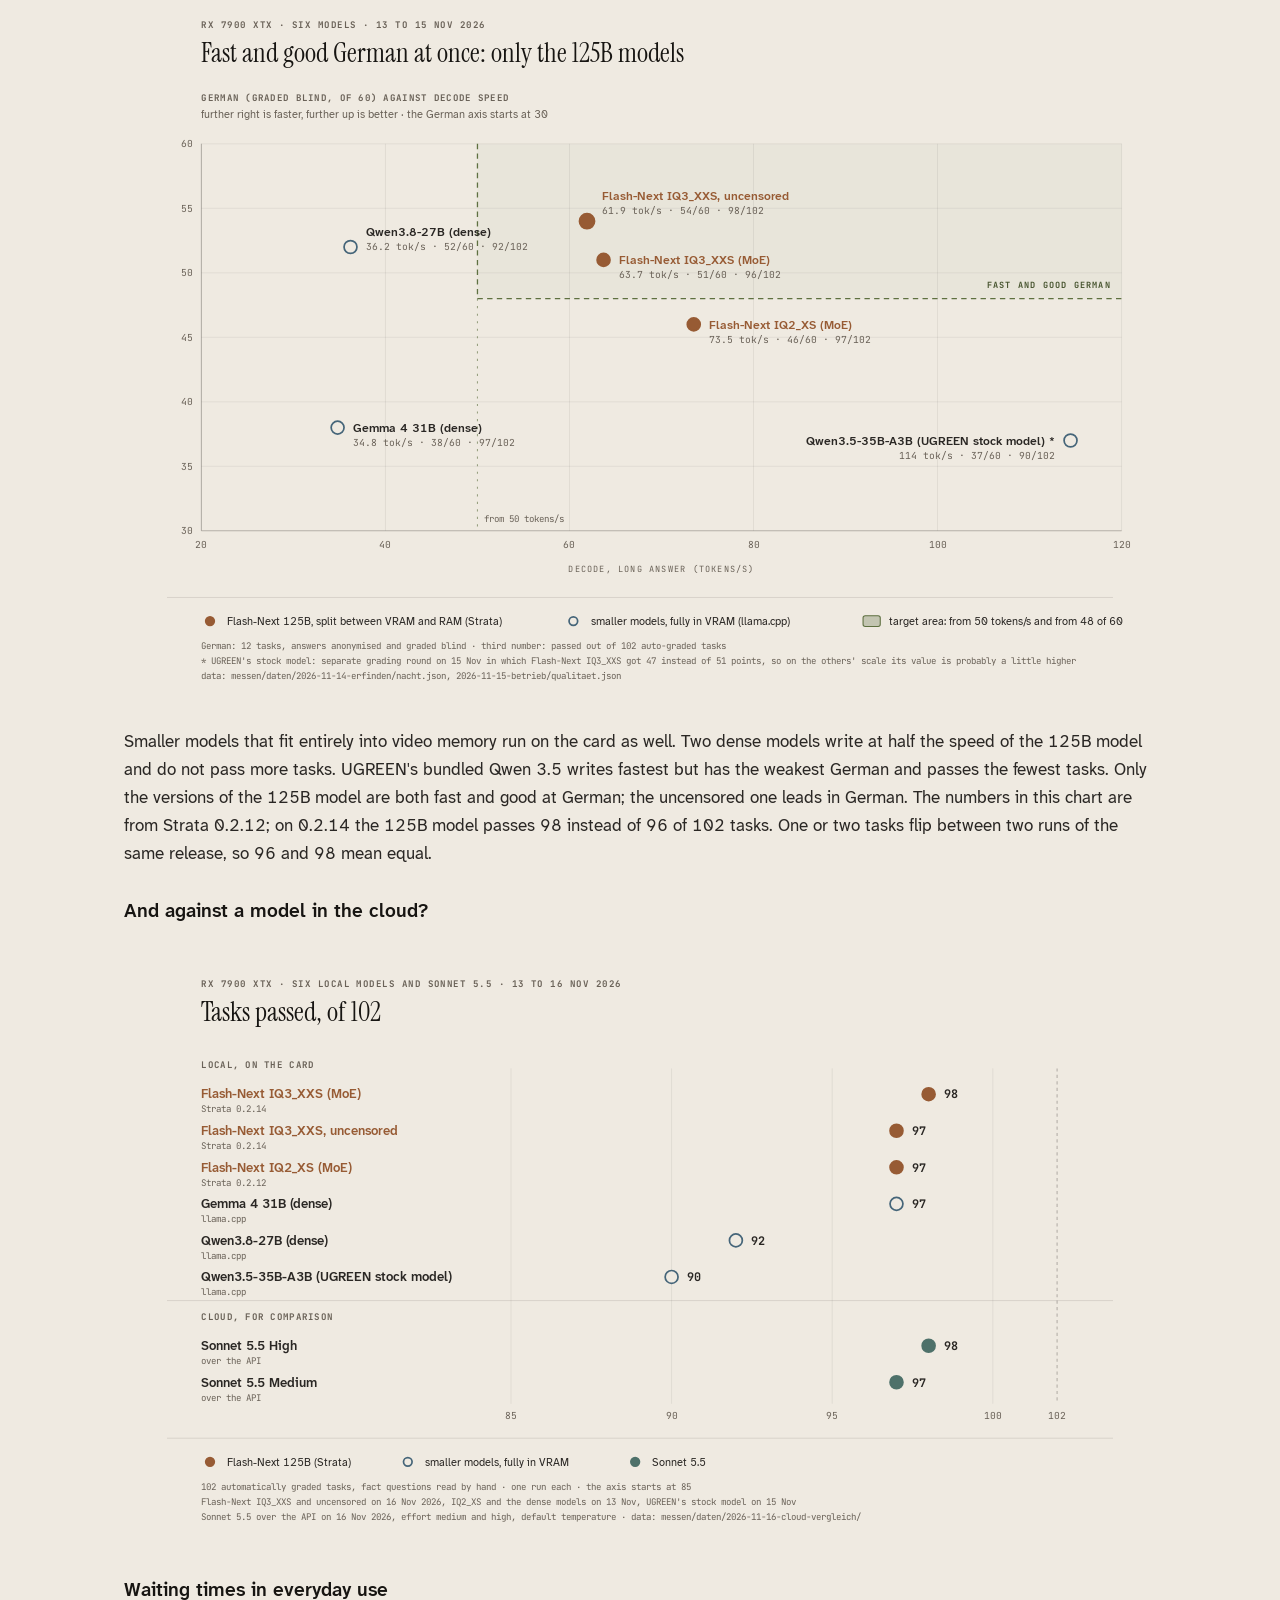
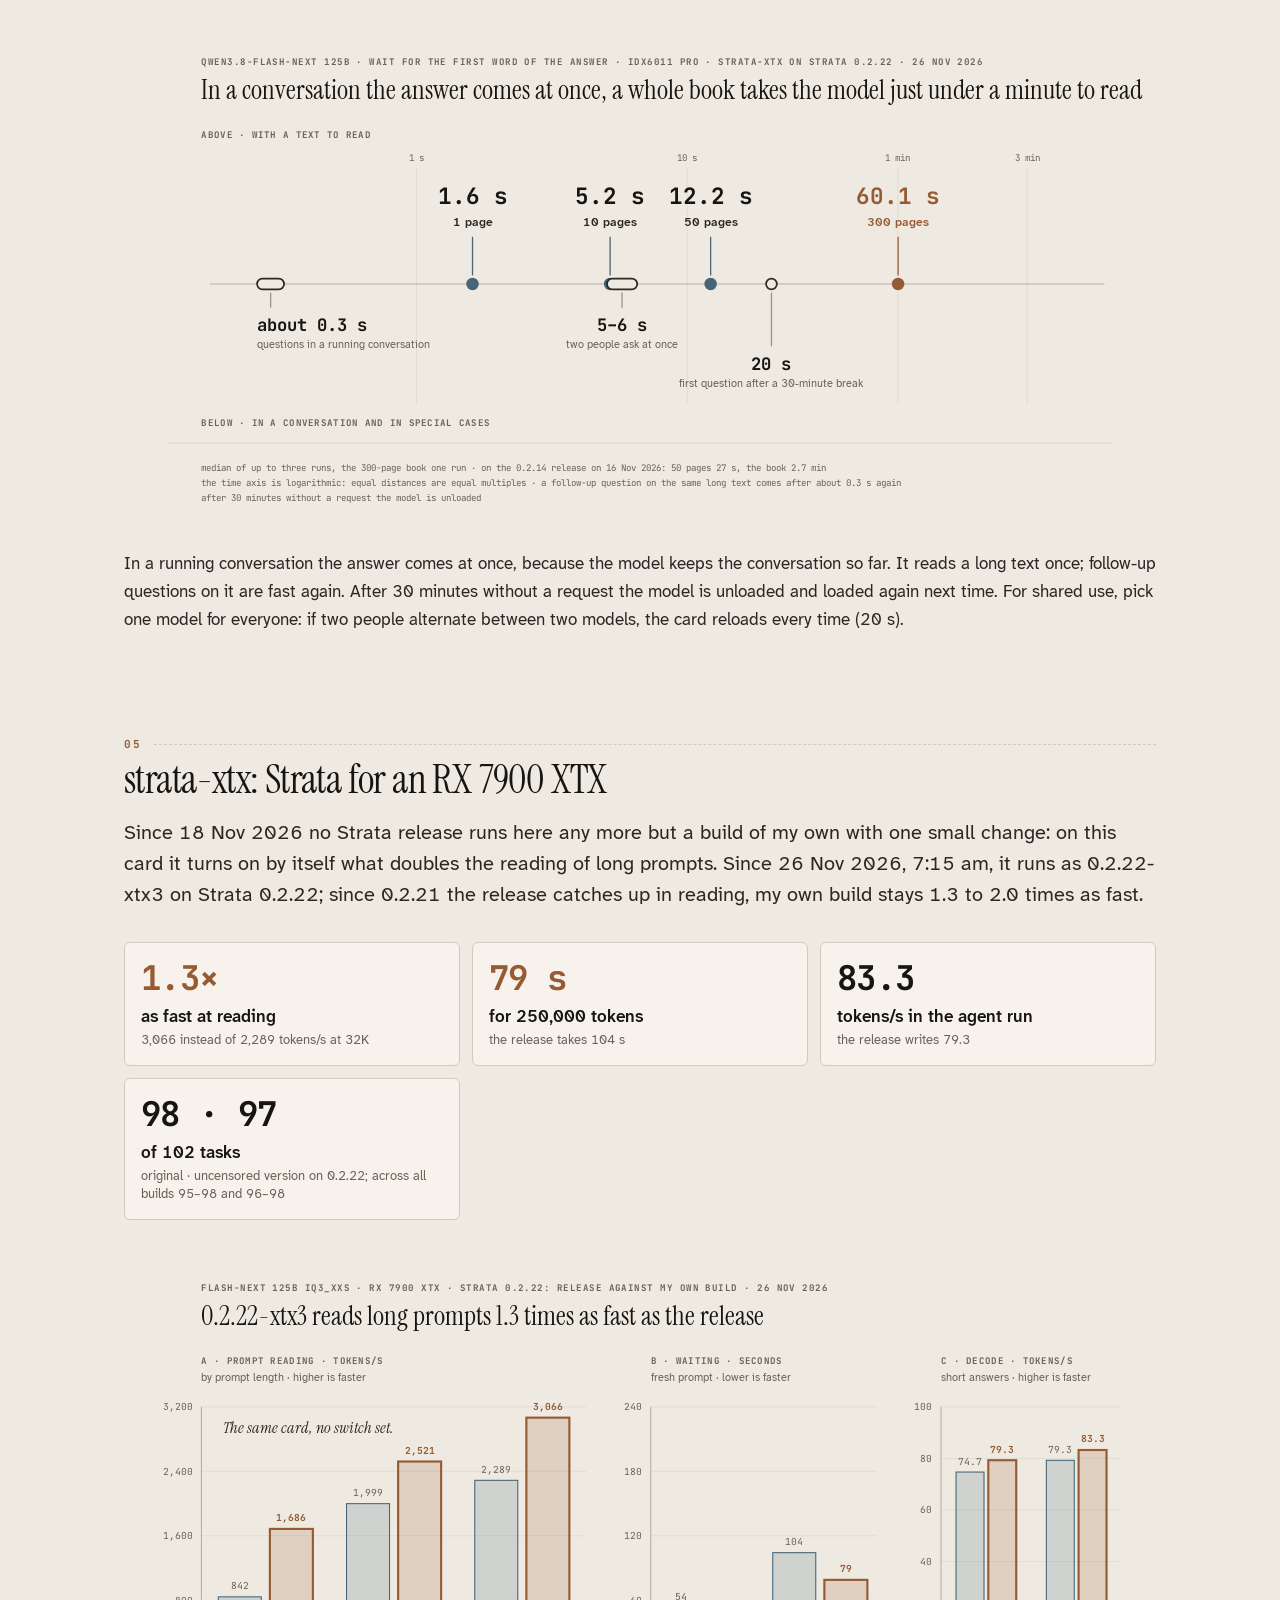
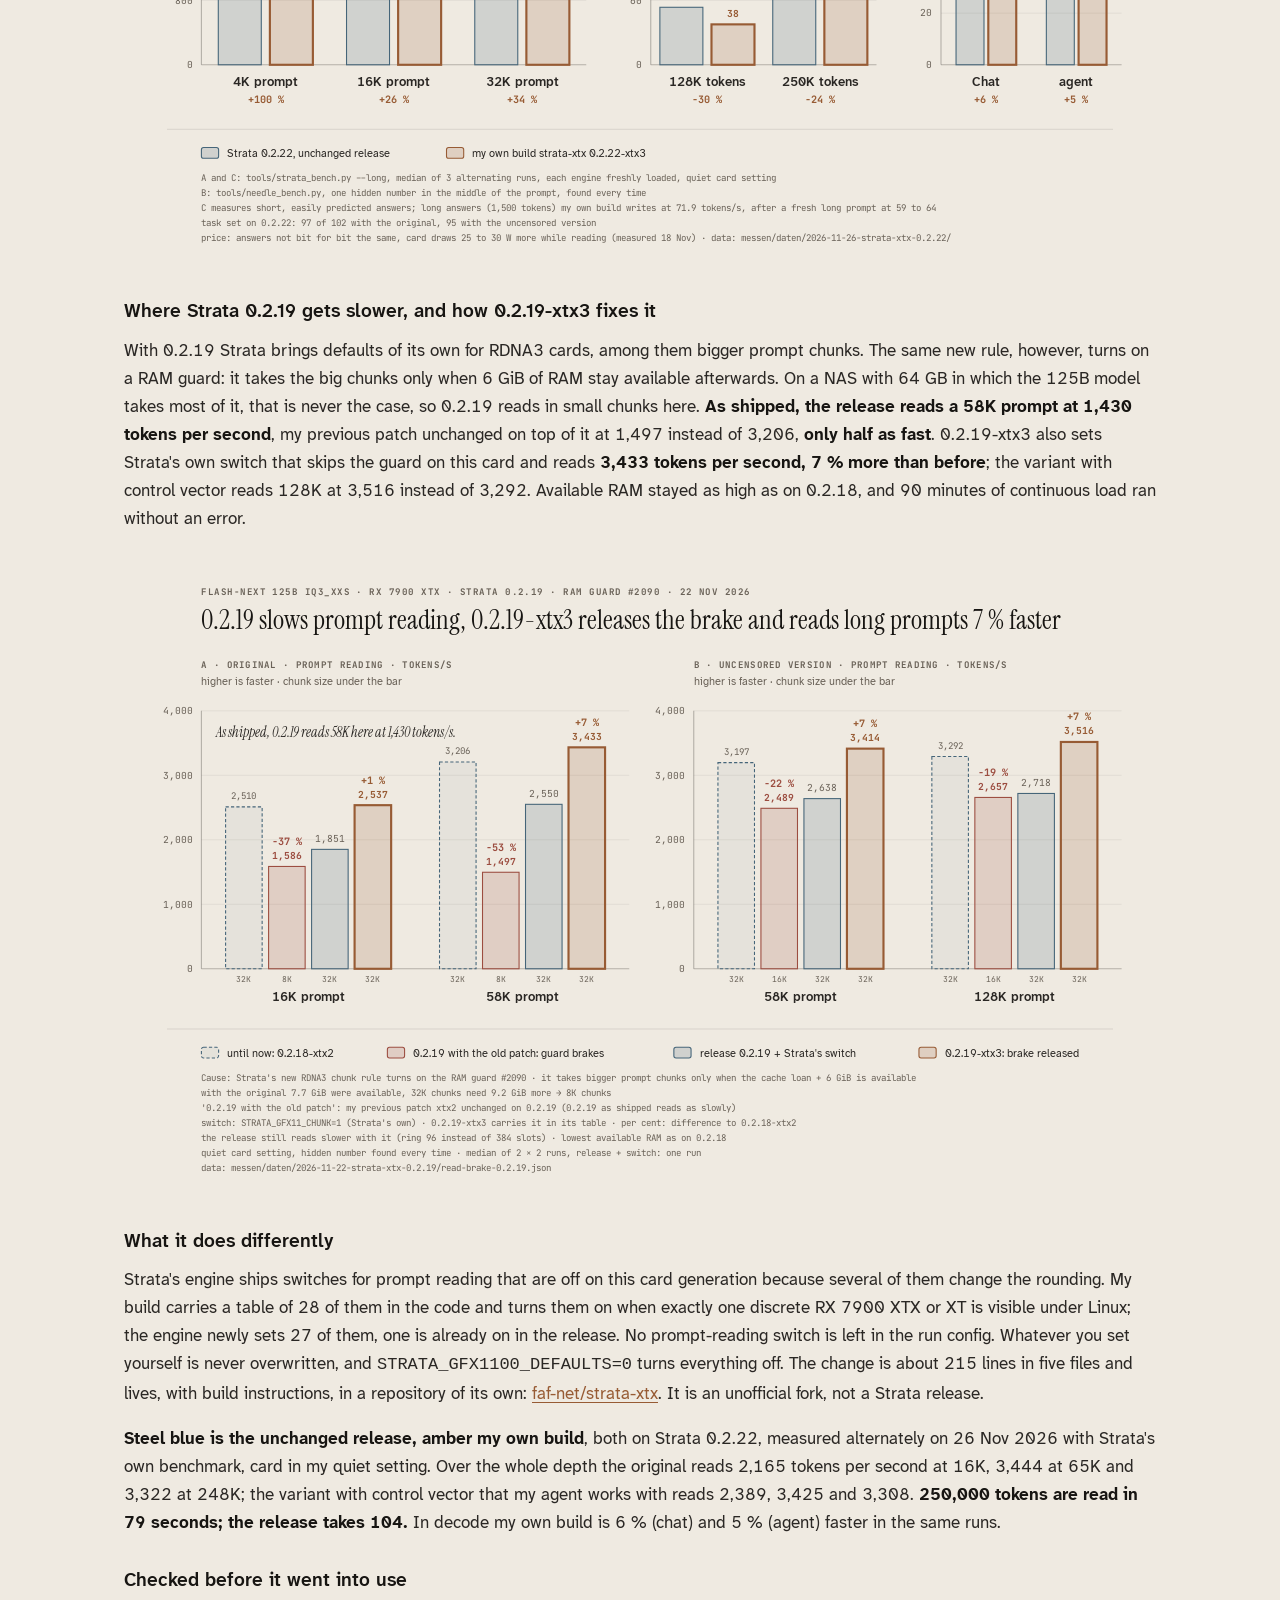
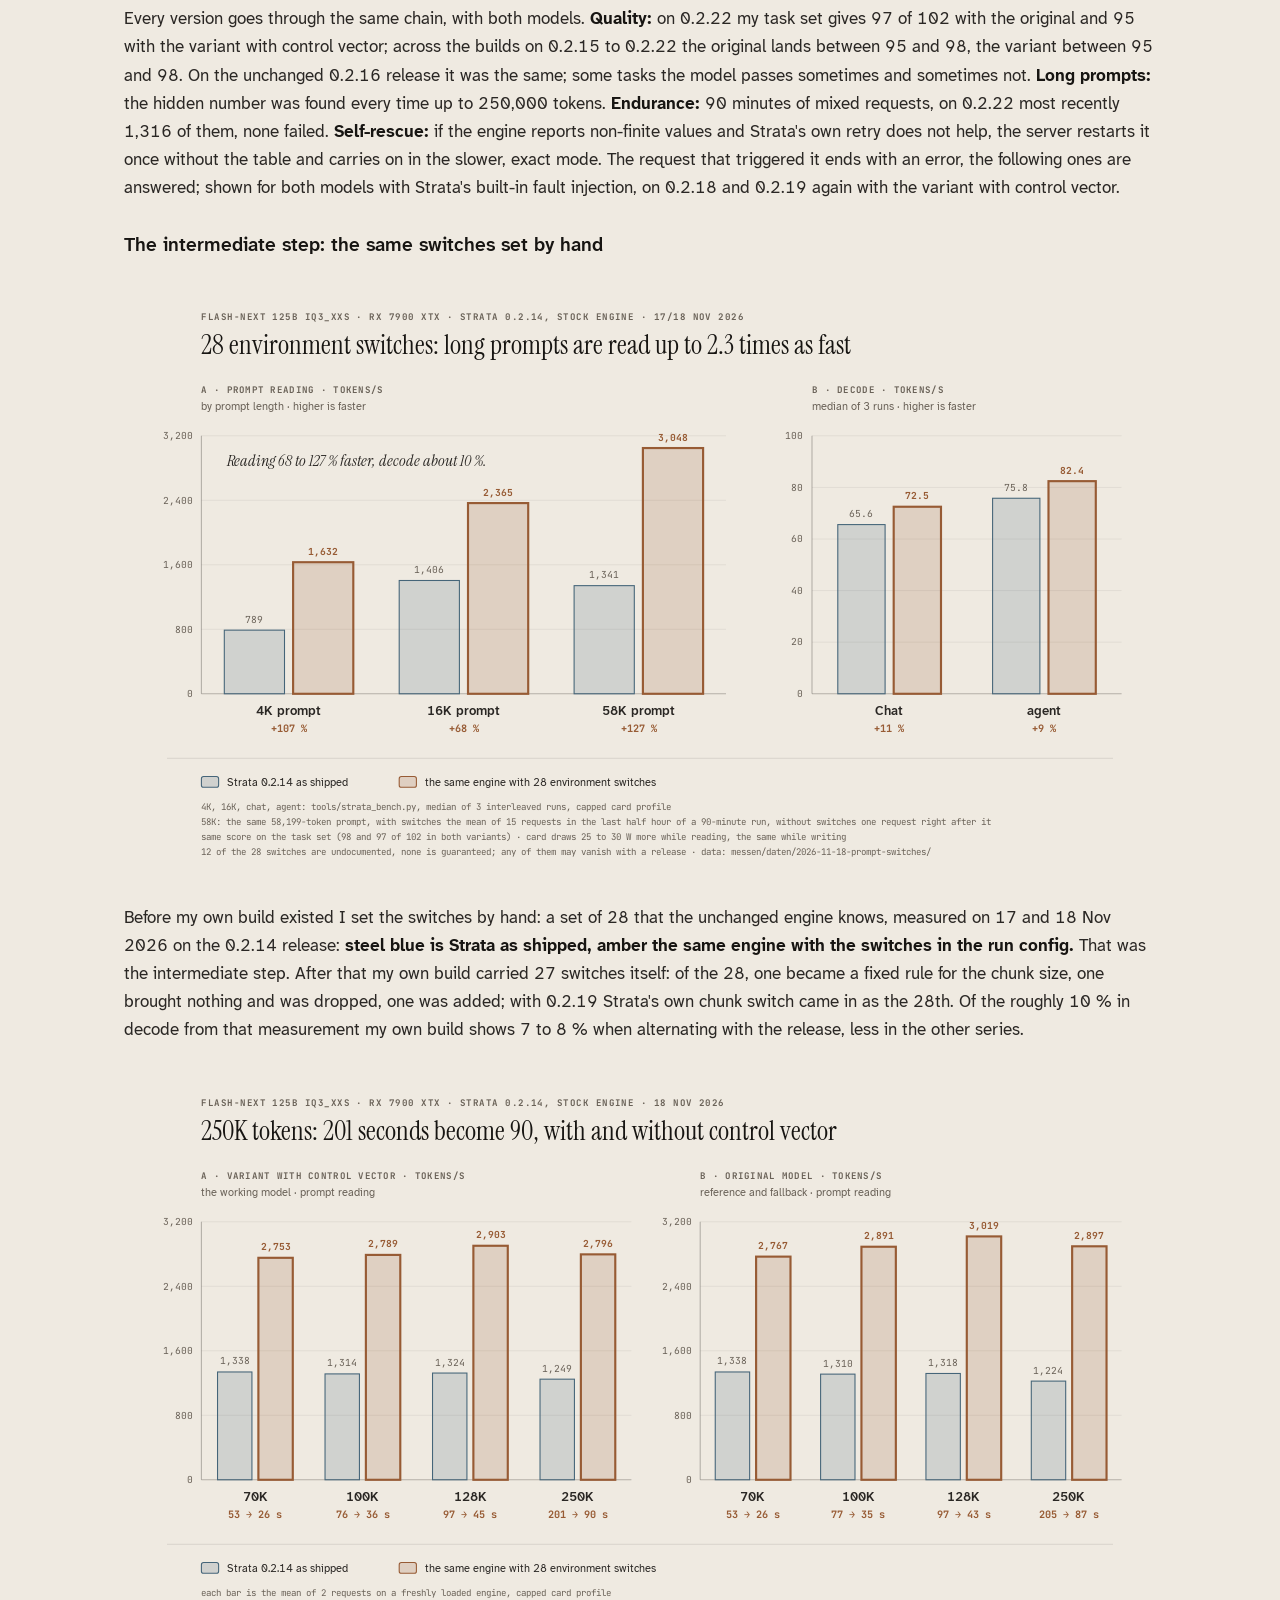
==== commit 1cf31e9a: "Lokale KI: Strata 0.2.22 und Eigenbau 0.2.22-xtx3 in Betrieb, Sampling-Block (#7070), Titelgrafik 83" ====
--- a/local-ai/index.html
+++ b/local-ai/index.html
@@ -18,7 +18,7 @@
 <meta property="og:site_name" content="faf.net">
 <meta property="og:locale" content="en_US">
 <meta name="twitter:card" content="summary_large_image">
-<script type="application/ld+json">{"@context": "https://schema.org", "@type": "TechArticle", "headline": "Local AI on a NAS: UGREEN iDX6011 Pro with RX 7900 XTX eGPU", "description": "A 125B language model on a UGREEN iDX6011 Pro with a Radeon RX 7900 XTX in an eGPU dock: measured speed, power, waiting time and risks. Raw data on GitHub.", "inLanguage": "en", "url": "https://faf.net/local-ai/", "mainEntityOfPage": "https://faf.net/local-ai/", "image": "https://faf.net/local-ai/og-en.png", "datePublished": "2026-11-15", "dateModified": "2026-11-25", "author": {"@type": "Person", "name": "Frank", "url": "https://faf.net/"}, "publisher": {"@type": "Person", "name": "Frank", "url": "https://faf.net/"}, "isPartOf": {"@type": "WebSite", "name": "faf.net", "url": "https://faf.net/"}, "license": "https://opensource.org/license/mit", "about": ["UGREEN iDX6011 Pro", "Radeon RX 7900 XTX", "eGPU", "OCuLink", "llama.cpp", "local language model"], "sameAs": "https://github.com/faf-net/ugreen-idx6011-egpu-llm"}</script>
+<script type="application/ld+json">{"@context": "https://schema.org", "@type": "TechArticle", "headline": "Local AI on a NAS: UGREEN iDX6011 Pro with RX 7900 XTX eGPU", "description": "A 125B language model on a UGREEN iDX6011 Pro with a Radeon RX 7900 XTX in an eGPU dock: measured speed, power, waiting time and risks. Raw data on GitHub.", "inLanguage": "en", "url": "https://faf.net/local-ai/", "mainEntityOfPage": "https://faf.net/local-ai/", "image": "https://faf.net/local-ai/og-en.png", "datePublished": "2026-11-15", "dateModified": "2026-11-26", "author": {"@type": "Person", "name": "Frank", "url": "https://faf.net/"}, "publisher": {"@type": "Person", "name": "Frank", "url": "https://faf.net/"}, "isPartOf": {"@type": "WebSite", "name": "faf.net", "url": "https://faf.net/"}, "license": "https://opensource.org/license/mit", "about": ["UGREEN iDX6011 Pro", "Radeon RX 7900 XTX", "eGPU", "OCuLink", "llama.cpp", "local language model"], "sameAs": "https://github.com/faf-net/ugreen-idx6011-egpu-llm"}</script>
 <meta name="color-scheme" content="dark light">
 <link rel="preload" href="fonts/atkinson-400.woff2" as="font" type="font/woff2" crossorigin>
 <link rel="stylesheet" href="idx.css?v=93130e13">
@@ -34,10 +34,10 @@
   <p class="dach">UGREEN iDX6011 Pro · eGPU dock · Radeon RX 7900 XTX</p>
   <h1>Local AI on a NAS</h1>
   <p class="vorspann">Chat in the browser, an agent and pictures, computed on a UGREEN iDX6011 Pro with a Radeon RX 7900 XTX in the dock. The language model has 125 billion parameters, the NAS keeps serving photos, media and backups, and the data stays at home. Everything here was measured on my machine. Scripts, configs and raw data are on <a href="https://github.com/faf-net/ugreen-idx6011-egpu-llm#readme">GitHub</a>.</p>
-  <figure class="szene"><img src="bilder/anlage.png?v=af8e116f" srcset="bilder/anlage.png?v=af8e116f 1x, bilder/anlage@2x.png?v=ab7b6cef 2x" width="1032" height="336" alt="Text graphic: the NAS with six drive bays on the left, the dock with the graphics card and three fans on the right, the glowing OCuLink cable between them."><figcaption><span class="name">The setup</span><span class="teile">NAS · cable · dock with card</span></figcaption></figure>
-  <div class="kacheln"><div class="kachel haupt"><div class="wert">up to 85</div><div class="was">tokens per second</div><div class="neben">writing: 85.4 in the agent run, 74.9 in chat, 72.6 with long answers</div></div><div class="kachel"><div class="wert">256K</div><div class="was">tokens of context</div><div class="neben">hidden number found 7 of 7 times up to 250K</div></div><div class="kachel"><div class="wert">1.4</div><div class="was">Wh per 1,000 tokens</div><div class="neben">NAS and dock, original</div></div><div class="kachel"><div class="wert">20 s</div><div class="was">cold start</div><div class="neben">empty card to first word</div></div><div class="kachel"><div class="wert">11×</div><div class="was">faster than as shipped</div><div class="neben">UGREEN&#x27;s own model on the card</div></div><div class="kachel haupt"><div class="wert">1.4×</div><div class="was">faster prompt reading</div><div class="neben">my own build strata-xtx: 3,049 instead of 2,217 tokens/s at 32K</div></div></div>
-  <p class="band bernstein"><span class="pille bernstein">OWN BUILD</span>No Strata release runs here but my fork strata-xtx 0.2.21-xtx3: the same quality, and it reads prompts 1.3 to 1.9 times as fast as the release, even after Strata 0.2.21 loosened its prompt-reading brake. <a href="#eigenbau">Chapter 5</a> · <a href="https://github.com/faf-net/strata-xtx">GitHub</a></p>
-  <p class="status"><span class="konsole">[ MEASURED ]</span> as of 24 Nov 2026 · own build strata-xtx 0.2.21-xtx3 on Strata 0.2.21 · UGOS Pro 1.21.1 · estimates are marked as such</p>
+  <figure class="szene"><img src="bilder/anlage.png?v=a67ebbff" srcset="bilder/anlage.png?v=a67ebbff 1x, bilder/anlage@2x.png?v=6bec60f8 2x" width="1032" height="336" alt="Text graphic: the NAS with six drive bays on the left, the dock with the graphics card and three fans on the right, the glowing OCuLink cable between them."><figcaption><span class="name">The setup</span><span class="teile">NAS · cable · dock with card</span></figcaption></figure>
+  <div class="kacheln"><div class="kachel haupt"><div class="wert">up to 83</div><div class="was">tokens per second</div><div class="neben">writing: 83.3 in the agent run, 79.3 in chat, 71.9 with long answers</div></div><div class="kachel"><div class="wert">256K</div><div class="was">tokens of context</div><div class="neben">hidden number found 7 of 7 times up to 250K</div></div><div class="kachel"><div class="wert">1.5</div><div class="was">Wh per 1,000 tokens</div><div class="neben">NAS and dock, original</div></div><div class="kachel"><div class="wert">20 s</div><div class="was">cold start</div><div class="neben">empty card to first word</div></div><div class="kachel"><div class="wert">11×</div><div class="was">faster than as shipped</div><div class="neben">UGREEN&#x27;s own model on the card</div></div><div class="kachel haupt"><div class="wert">1.3×</div><div class="was">faster prompt reading</div><div class="neben">my own build strata-xtx: 3,066 instead of 2,289 tokens/s at 32K</div></div></div>
+  <p class="band bernstein"><span class="pille bernstein">OWN BUILD</span>No Strata release runs here but my fork strata-xtx 0.2.22-xtx3: the same quality, and it reads prompts 1.3 to 2.0 times as fast as the release, even after Strata 0.2.21 loosened its prompt-reading brake. <a href="#eigenbau">Chapter 5</a> · <a href="https://github.com/faf-net/strata-xtx">GitHub</a></p>
+  <p class="status"><span class="konsole">[ MEASURED ]</span> as of 26 Nov 2026 · own build strata-xtx 0.2.22-xtx3 on Strata 0.2.22 · UGOS Pro 1.21.1 · estimates are marked as such</p>
   <p class="status"><span class="konsole">[ IN PARALLEL ]</span> photos, video, file shares and UPS monitoring of UGOS keep running, even with the model loaded</p>
 </section>
 <section id="anlage"><div class="nr">01</div><h2>What runs here</h2><p class="vorspann">The NAS with the card in the dock runs what you would otherwise take from a cloud service: chat, agent, pictures and coding, also reachable through a messenger and from your own programs. The computing happens at home.</p>
@@ -49,8 +49,8 @@
 <figure class="bild"><div class="rollen"><svg viewBox="0 0 960 476" xmlns="http://www.w3.org/2000/svg" role="img" aria-labelledby="parallel-en-title parallel-en-desc"><title id="parallel-en-title">The NAS keeps working while the model writes</title><desc id="parallel-en-desc">Three lanes: language and picture models run on the card in the dock, transcoding and photo recognition on the built-in iGPU, file shares, chat, web search and UPS monitoring on processor and RAM, all at the same time.</desc><text x="72.0" y="36.0" font-size="8.5" font-family="'JetBrains Mono', Consolas, monospace" font-weight="500" letter-spacing="0.16em" style="fill:var(--gedaempft)">UGREEN IDX6011 PRO · EVERYTHING AT ONCE · MODEL LOADED AND UNDER LOAD</text><text x="72.0" y="68.0" font-size="25" font-family="'Instrument Serif', Georgia, serif" style="fill:var(--fett)">The NAS keeps working while the model writes</text><rect x="72" y="100" width="856" height="88" rx="8" fill-opacity="0.025" stroke-opacity="0.14" stroke-width="0.8" style="fill:var(--schrift);stroke:var(--schrift)"/><rect x="72" y="100" width="4" height="88" style="fill:var(--bernstein)"/><text x="92.0" y="140.0" font-size="13" font-family="'Atkinson Hyperlegible Next', 'Segoe UI', sans-serif" font-weight="700" style="fill:var(--schrift)">Card in the dock</text><text x="92.0" y="157.0" font-size="9" font-family="'JetBrains Mono', Consolas, monospace" style="fill:var(--gedaempft)">RX 7900 XTX · 24 GB</text><rect x="256.0" y="112" width="322.0" height="64" rx="6" style="fill:var(--grund)"/><rect x="256.0" y="112" width="322.0" height="64" rx="6" fill-opacity="0.14" stroke-opacity="1" stroke-width="1.6" style="fill:var(--bernstein);stroke:var(--bernstein)"/><text x="268.0" y="132.0" font-size="12" font-family="'Atkinson Hyperlegible Next', 'Segoe UI', sans-serif" font-weight="600" style="fill:var(--schrift)">Language model</text><text x="268.0" y="148.0" font-size="8.5" font-family="'JetBrains Mono', Consolas, monospace" style="fill:var(--gedaempft)">65 to 80 tokens/s</text><text x="268.0" y="164.0" font-size="7.5" font-family="'JetBrains Mono', Consolas, monospace" font-weight="600" letter-spacing="0.12em" style="fill:var(--status-salbei)">MEASURED</text><rect x="590.0" y="112" width="322.0" height="64" rx="6" style="fill:var(--grund)"/><rect x="590.0" y="112" width="322.0" height="64" rx="6" fill-opacity="0.04" stroke-opacity="0.45" stroke-width="1" style="fill:var(--schrift);stroke:var(--schrift)"/><text x="602.0" y="132.0" font-size="12" font-family="'Atkinson Hyperlegible Next', 'Segoe UI', sans-serif" font-weight="600" style="fill:var(--schrift)">Picture models</text><text x="602.0" y="148.0" font-size="8.5" font-family="'JetBrains Mono', Consolas, monospace" style="fill:var(--gedaempft)">8–66 s per picture, in turn</text><text x="602.0" y="164.0" font-size="7.5" font-family="'JetBrains Mono', Consolas, monospace" font-weight="600" letter-spacing="0.12em" style="fill:var(--status-salbei)">MEASURED</text><rect x="72" y="200" width="856" height="88" rx="8" fill-opacity="0.025" stroke-opacity="0.14" stroke-width="0.8" style="fill:var(--schrift);stroke:var(--schrift)"/><rect x="72" y="200" width="4" height="88" style="fill:var(--stahl)"/><text x="92.0" y="240.0" font-size="13" font-family="'Atkinson Hyperlegible Next', 'Segoe UI', sans-serif" font-weight="700" style="fill:var(--schrift)">Built-in iGPU</text><text x="92.0" y="257.0" font-size="9" font-family="'JetBrains Mono', Consolas, monospace" style="fill:var(--gedaempft)">Intel Arc</text><rect x="256.0" y="212" width="322.0" height="64" rx="6" style="fill:var(--grund)"/><rect x="256.0" y="212" width="322.0" height="64" rx="6" fill-opacity="0.04" stroke-opacity="0.45" stroke-width="1" style="fill:var(--schrift);stroke:var(--schrift)"/><text x="268.0" y="232.0" font-size="12" font-family="'Atkinson Hyperlegible Next', 'Segoe UI', sans-serif" font-weight="600" style="fill:var(--schrift)">Video: transcoding</text><text x="268.0" y="248.0" font-size="8.5" font-family="'JetBrains Mono', Consolas, monospace" style="fill:var(--gedaempft)">156–245 frames/s (idle 290)</text><text x="268.0" y="264.0" font-size="7.5" font-family="'JetBrains Mono', Consolas, monospace" font-weight="600" letter-spacing="0.12em" style="fill:var(--status-salbei)">MEASURED</text><rect x="590.0" y="212" width="322.0" height="64" rx="6" style="fill:var(--grund)"/><rect x="590.0" y="212" width="322.0" height="64" rx="6" fill-opacity="0.04" stroke-opacity="0.45" stroke-width="1" style="fill:var(--schrift);stroke:var(--schrift)"/><text x="602.0" y="232.0" font-size="12" font-family="'Atkinson Hyperlegible Next', 'Segoe UI', sans-serif" font-weight="600" style="fill:var(--schrift)">Photos: recognition</text><text x="602.0" y="248.0" font-size="8.5" font-family="'JetBrains Mono', Consolas, monospace" style="fill:var(--gedaempft)">UGOS service, keeps running</text><text x="602.0" y="264.0" font-size="7.5" font-family="'JetBrains Mono', Consolas, monospace" font-weight="600" letter-spacing="0.12em" style="fill:var(--status-gold)">RUNS · NOT MEASURED</text><rect x="72" y="300" width="856" height="88" rx="8" fill-opacity="0.025" stroke-opacity="0.14" stroke-width="0.8" style="fill:var(--schrift);stroke:var(--schrift)"/><rect x="72" y="300" width="4" height="88" style="fill:var(--schrift)"/><text x="92.0" y="340.0" font-size="13" font-family="'Atkinson Hyperlegible Next', 'Segoe UI', sans-serif" font-weight="700" style="fill:var(--schrift)">Processor and RAM</text><text x="92.0" y="357.0" font-size="9" font-family="'JetBrains Mono', Consolas, monospace" style="fill:var(--gedaempft)">Core Ultra 7 · 64 GB</text><rect x="256.0" y="312" width="210.7" height="64" rx="6" style="fill:var(--grund)"/><rect x="256.0" y="312" width="210.7" height="64" rx="6" fill-opacity="0.04" stroke-opacity="0.45" stroke-width="1" style="fill:var(--schrift);stroke:var(--schrift)"/><text x="268.0" y="332.0" font-size="12" font-family="'Atkinson Hyperlegible Next', 'Segoe UI', sans-serif" font-weight="600" style="fill:var(--schrift)">File shares</text><text x="268.0" y="348.0" font-size="8.5" font-family="'JetBrains Mono', Consolas, monospace" style="fill:var(--gedaempft)">1,174 MB/s (idle 1,175)</text><text x="268.0" y="364.0" font-size="7.5" font-family="'JetBrains Mono', Consolas, monospace" font-weight="600" letter-spacing="0.12em" style="fill:var(--status-salbei)">MEASURED · OVER HTTP</text><rect x="478.7" y="312" width="210.7" height="64" rx="6" style="fill:var(--grund)"/><rect x="478.7" y="312" width="210.7" height="64" rx="6" fill-opacity="0.04" stroke-opacity="0.45" stroke-width="1" style="fill:var(--schrift);stroke:var(--schrift)"/><text x="490.7" y="332.0" font-size="12" font-family="'Atkinson Hyperlegible Next', 'Segoe UI', sans-serif" font-weight="600" style="fill:var(--schrift)">Chat and web search</text><text x="490.7" y="348.0" font-size="8.5" font-family="'JetBrains Mono', Consolas, monospace" style="fill:var(--gedaempft)">Docker · 689 + 139 MiB RAM</text><text x="490.7" y="364.0" font-size="7.5" font-family="'JetBrains Mono', Consolas, monospace" font-weight="600" letter-spacing="0.12em" style="fill:var(--status-salbei)">MEASURED</text><rect x="701.3" y="312" width="210.7" height="64" rx="6" style="fill:var(--grund)"/><rect x="701.3" y="312" width="210.7" height="64" rx="6" fill-opacity="0.04" stroke-opacity="0.45" stroke-width="1" style="fill:var(--schrift);stroke:var(--schrift)"/><text x="713.3" y="332.0" font-size="12" font-family="'Atkinson Hyperlegible Next', 'Segoe UI', sans-serif" font-weight="600" style="fill:var(--schrift)">UPS monitoring</text><text x="713.3" y="348.0" font-size="8.5" font-family="'JetBrains Mono', Consolas, monospace" style="fill:var(--gedaempft)">UGOS service, keeps running</text><text x="713.3" y="364.0" font-size="7.5" font-family="'JetBrains Mono', Consolas, monospace" font-weight="600" letter-spacing="0.12em" style="fill:var(--status-gold)">RUNS · NOT MEASURED</text><line x1="40.0" y1="412.0" x2="920.0" y2="412.0" stroke-opacity="0.14" stroke-width="0.8" style="stroke:var(--schrift)"/><text x="72.0" y="438.0" font-size="8.5" font-family="'JetBrains Mono', Consolas, monospace" style="fill:var(--gedaempft)">measured on 19 Nov 2026 while the 125B model was writing continuously · transcoding 4K HEVC to 1080p H.264 with VAAPI</text><text x="72.0" y="452.0" font-size="8.5" font-family="'JetBrains Mono', Consolas, monospace" style="fill:var(--gedaempft)">17.7 GB file over HTTP to a receiver on the 10 Gbit/s network · data: messen/daten/2026-11-19-strata-xtx-0.2.16/nebenlast.json</text></svg></div></figure>
 <p>The iDX keeps doing what it was bought for, with the services UGOS brings along: <b>Photos</b> for the photo library, <b>Video</b> for the media library, <b>file shares</b> over SMB and UPS monitoring. Docker comes from UGOS too; chat, search and agent run in it. The built-in Arc iGPU stays free for transcoding and photo recognition, the card in the dock only runs language and picture models.</p>
 <p>While the model was writing, a 17.7 GB file came off the NAS at 1,174 MB/s (1,175 MB/s without a model; the receiver sat on the same network with 10 Gbit/s, which the transfer nearly filled). Transcoding 4K to 1080p on the Arc iGPU dropped from 290 to 156–245 frames per second, still 5 times as fast as playback. The model's decode speed did not change (measured on 19 Nov 2026 on my own build; with the uncensored version one of the two requests affected was 5 % slower). Not measured: SMB.</p>
-<figure class="bild"><div class="rollen"><svg viewBox="0 0 960 460" xmlns="http://www.w3.org/2000/svg" role="img" aria-labelledby="speicher-en-title speicher-en-desc"><title id="speicher-en-title">Where the memory goes with the 125B model I use every day</title><desc id="speicher-en-desc">Of 62.3 GiB RAM the Strata engine holds 43.4, NAS services and kernel 11.4, and 7.6 stay available; of 24 GiB VRAM the expert cache takes 14.4, the MTP draft 1.2, everything else 7.6, and 0.7 stay free.</desc><text x="72.0" y="36.0" font-size="8.5" font-family="'JetBrains Mono', Consolas, monospace" font-weight="500" letter-spacing="0.16em" style="fill:var(--gedaempft)">FLASH-NEXT 125B IQ3_XXS WITH CONTROL VECTOR AND IMAGE INPUT, LOADED AND IDLE · STRATA-XTX ON STRATA 0.2.21 · 256K CONTEXT</text><text x="72.0" y="68.0" font-size="25" font-family="'Instrument Serif', Georgia, serif" style="fill:var(--fett)">Where the memory goes with the 125B model I use every day</text><line x1="72.0" y1="132.0" x2="72.0" y2="324.0" stroke-opacity="0.3" stroke-width="1" style="stroke:var(--schrift)"/><text x="72.0" y="340.0" font-size="9" font-family="'JetBrains Mono', Consolas, monospace" text-anchor="middle" style="fill:var(--gedaempft)">0</text><line x1="205.8" y1="132.0" x2="205.8" y2="324.0" stroke-opacity="0.08" stroke-width="0.8" style="stroke:var(--schrift)"/><text x="205.8" y="340.0" font-size="9" font-family="'JetBrains Mono', Consolas, monospace" text-anchor="middle" style="fill:var(--gedaempft)">10</text><line x1="339.5" y1="132.0" x2="339.5" y2="324.0" stroke-opacity="0.08" stroke-width="0.8" style="stroke:var(--schrift)"/><text x="339.5" y="340.0" font-size="9" font-family="'JetBrains Mono', Consolas, monospace" text-anchor="middle" style="fill:var(--gedaempft)">20</text><line x1="473.2" y1="132.0" x2="473.2" y2="324.0" stroke-opacity="0.08" stroke-width="0.8" style="stroke:var(--schrift)"/><text x="473.2" y="340.0" font-size="9" font-family="'JetBrains Mono', Consolas, monospace" text-anchor="middle" style="fill:var(--gedaempft)">30</text><line x1="607.0" y1="132.0" x2="607.0" y2="324.0" stroke-opacity="0.08" stroke-width="0.8" style="stroke:var(--schrift)"/><text x="607.0" y="340.0" font-size="9" font-family="'JetBrains Mono', Consolas, monospace" text-anchor="middle" style="fill:var(--gedaempft)">40</text><line x1="740.8" y1="132.0" x2="740.8" y2="324.0" stroke-opacity="0.08" stroke-width="0.8" style="stroke:var(--schrift)"/><text x="740.8" y="340.0" font-size="9" font-family="'JetBrains Mono', Consolas, monospace" text-anchor="middle" style="fill:var(--gedaempft)">50</text><line x1="874.5" y1="132.0" x2="874.5" y2="324.0" stroke-opacity="0.08" stroke-width="0.8" style="stroke:var(--schrift)"/><text x="874.5" y="340.0" font-size="9" font-family="'JetBrains Mono', Consolas, monospace" text-anchor="middle" style="fill:var(--gedaempft)">60</text><text x="500.0" y="360.0" font-size="8" font-family="'JetBrains Mono', Consolas, monospace" text-anchor="middle" letter-spacing="0.14em" style="fill:var(--gedaempft)">GIB</text><text x="80.0" y="141.0" font-size="8.5" font-family="'JetBrains Mono', Consolas, monospace" font-weight="500" letter-spacing="0.14em" style="fill:var(--gedaempft)">RAM · 62.3 GIB</text><rect x="72.0" y="156.0" width="579.8" height="56.0" fill-opacity="0.18" stroke-width="1" style="fill:var(--bernstein);stroke:var(--bernstein)"/><text x="361.9" y="182.0" font-size="11" font-family="'Atkinson Hyperlegible Next', 'Segoe UI', sans-serif" text-anchor="middle" font-weight="600" style="fill:var(--schrift)">Strata engine</text><text x="361.9" y="198.0" font-size="9" font-family="'JetBrains Mono', Consolas, monospace" text-anchor="middle" font-weight="600" style="fill:var(--bernstein)">43.4</text><rect x="651.8" y="156.0" width="152.6" height="56.0" fill-opacity="0.18" stroke-width="1" style="fill:var(--stahl);stroke:var(--stahl)"/><text x="728.1" y="182.0" font-size="11" font-family="'Atkinson Hyperlegible Next', 'Segoe UI', sans-serif" text-anchor="middle" font-weight="600" style="fill:var(--schrift)">NAS services, kernel</text><text x="728.1" y="198.0" font-size="9" font-family="'JetBrains Mono', Consolas, monospace" text-anchor="middle" style="fill:var(--stahl)">11.4</text><rect x="804.4" y="156.0" width="101.4" height="56.0" fill-opacity="0.06" stroke-width="1" stroke-dasharray="3,2" style="fill:var(--gedaempft);stroke:var(--gedaempft)"/><text x="855.1" y="182.0" font-size="11" font-family="'Atkinson Hyperlegible Next', 'Segoe UI', sans-serif" text-anchor="middle" font-weight="600" style="fill:var(--schrift)">available</text><text x="855.1" y="198.0" font-size="9" font-family="'JetBrains Mono', Consolas, monospace" text-anchor="middle" style="fill:var(--gedaempft)">7.6</text><text x="80.0" y="245.0" font-size="8.5" font-family="'JetBrains Mono', Consolas, monospace" font-weight="500" letter-spacing="0.14em" style="fill:var(--gedaempft)">VRAM · 24.0 GIB</text><rect x="72.0" y="260.0" width="193.0" height="56.0" fill-opacity="0.18" stroke-width="1" style="fill:var(--bernstein);stroke:var(--bernstein)"/><text x="168.5" y="286.0" font-size="11" font-family="'Atkinson Hyperlegible Next', 'Segoe UI', sans-serif" text-anchor="middle" font-weight="600" style="fill:var(--schrift)">expert cache</text><text x="168.5" y="302.0" font-size="9" font-family="'JetBrains Mono', Consolas, monospace" text-anchor="middle" font-weight="600" style="fill:var(--bernstein)">14.4</text><rect x="265.0" y="260.0" width="16.7" height="56.0" fill-opacity="0.18" stroke-width="1" style="fill:var(--gold);stroke:var(--gold)"/><rect x="281.7" y="260.0" width="101.7" height="56.0" fill-opacity="0.18" stroke-width="1" style="fill:var(--petrol);stroke:var(--petrol)"/><rect x="383.4" y="260.0" width="9.4" height="56.0" fill-opacity="0.06" stroke-width="1" stroke-dasharray="3,2" style="fill:var(--gedaempft);stroke:var(--gedaempft)"/><rect x="416.7" y="265.0" width="16.0" height="10.0" fill-opacity="0.18" stroke-width="1" rx="2" style="fill:var(--gold);stroke:var(--gold)"/><text x="440.7" y="274.0" font-size="10" font-family="'Atkinson Hyperlegible Next', 'Segoe UI', sans-serif" style="fill:var(--schrift)">MTP draft</text><text x="566.7" y="274.0" font-size="9" font-family="'JetBrains Mono', Consolas, monospace" text-anchor="end" style="fill:var(--gedaempft)">1.2</text><rect x="416.7" y="281.0" width="16.0" height="10.0" fill-opacity="0.18" stroke-width="1" rx="2" style="fill:var(--petrol);stroke:var(--petrol)"/><text x="440.7" y="290.0" font-size="10" font-family="'Atkinson Hyperlegible Next', 'Segoe UI', sans-serif" style="fill:var(--schrift)">dense, KV, work</text><text x="566.7" y="290.0" font-size="9" font-family="'JetBrains Mono', Consolas, monospace" text-anchor="end" style="fill:var(--gedaempft)">7.6</text><rect x="416.7" y="297.0" width="16.0" height="10.0" fill-opacity="0.06" stroke-width="1" stroke-dasharray="3,2" rx="2" style="fill:var(--gedaempft);stroke:var(--gedaempft)"/><text x="440.7" y="306.0" font-size="10" font-family="'Atkinson Hyperlegible Next', 'Segoe UI', sans-serif" style="fill:var(--schrift)">free</text><text x="566.7" y="306.0" font-size="9" font-family="'JetBrains Mono', Consolas, monospace" text-anchor="end" style="fill:var(--gedaempft)">0.7</text><text x="928.0" y="294.0" font-size="15" font-family="'Instrument Serif', Georgia, serif" text-anchor="end" font-style="italic" style="fill:var(--schrift)">With 64 GB of RAM this is about the limit.</text><line x1="40.0" y1="384.0" x2="920.0" y2="384.0" stroke-opacity="0.14" stroke-width="0.8" style="stroke:var(--schrift)"/><text x="72.0" y="410.0" font-size="8.5" font-family="'JetBrains Mono', Consolas, monospace" style="fill:var(--gedaempft)">measured 24 Nov 2026 · /proc, amdgpu mem_info_vram_used, engine log · dense/KV/work = used − expert cache − draft</text><text x="72.0" y="424.0" font-size="8.5" font-family="'JetBrains Mono', Consolas, monospace" style="fill:var(--gedaempft)">the original without control vector (bigger conversation cache, 32K of K/V pinned in RAM): engine 47.7, available 4.1, expert cache 17.4 GiB</text><text x="72.0" y="438.0" font-size="8.5" font-family="'JetBrains Mono', Consolas, monospace" style="fill:var(--gedaempft)">data: messen/daten/2026-11-24-strata-xtx-0.2.21/ (earlier bases: &lt;date&gt;-strata-xtx-&lt;release&gt;/, release 0.2.14: 2026-11-16-speicher/)</text></svg></div></figure>
-<p>The price is memory: with the 125B model loaded, 4.1 to 7.6 GiB of the 62 GiB stay available, depending on the version (measured on 24 Nov 2026). A second large service does not fit next to it.</p>
+<figure class="bild"><div class="rollen"><svg viewBox="0 0 960 460" xmlns="http://www.w3.org/2000/svg" role="img" aria-labelledby="speicher-en-title speicher-en-desc"><title id="speicher-en-title">Where the memory goes with the 125B model I use every day</title><desc id="speicher-en-desc">Of 62.3 GiB RAM the Strata engine holds 43.4, NAS services and kernel 11.5, and 7.5 stay available; of 24 GiB VRAM the expert cache takes 14.4, the MTP draft 1.3, everything else 7.6, and 0.7 stay free.</desc><text x="72.0" y="36.0" font-size="8.5" font-family="'JetBrains Mono', Consolas, monospace" font-weight="500" letter-spacing="0.16em" style="fill:var(--gedaempft)">FLASH-NEXT 125B IQ3_XXS WITH CONTROL VECTOR AND IMAGE INPUT, LOADED AND IDLE · STRATA-XTX ON STRATA 0.2.22 · 256K CONTEXT</text><text x="72.0" y="68.0" font-size="25" font-family="'Instrument Serif', Georgia, serif" style="fill:var(--fett)">Where the memory goes with the 125B model I use every day</text><line x1="72.0" y1="132.0" x2="72.0" y2="324.0" stroke-opacity="0.3" stroke-width="1" style="stroke:var(--schrift)"/><text x="72.0" y="340.0" font-size="9" font-family="'JetBrains Mono', Consolas, monospace" text-anchor="middle" style="fill:var(--gedaempft)">0</text><line x1="205.8" y1="132.0" x2="205.8" y2="324.0" stroke-opacity="0.08" stroke-width="0.8" style="stroke:var(--schrift)"/><text x="205.8" y="340.0" font-size="9" font-family="'JetBrains Mono', Consolas, monospace" text-anchor="middle" style="fill:var(--gedaempft)">10</text><line x1="339.5" y1="132.0" x2="339.5" y2="324.0" stroke-opacity="0.08" stroke-width="0.8" style="stroke:var(--schrift)"/><text x="339.5" y="340.0" font-size="9" font-family="'JetBrains Mono', Consolas, monospace" text-anchor="middle" style="fill:var(--gedaempft)">20</text><line x1="473.2" y1="132.0" x2="473.2" y2="324.0" stroke-opacity="0.08" stroke-width="0.8" style="stroke:var(--schrift)"/><text x="473.2" y="340.0" font-size="9" font-family="'JetBrains Mono', Consolas, monospace" text-anchor="middle" style="fill:var(--gedaempft)">30</text><line x1="607.0" y1="132.0" x2="607.0" y2="324.0" stroke-opacity="0.08" stroke-width="0.8" style="stroke:var(--schrift)"/><text x="607.0" y="340.0" font-size="9" font-family="'JetBrains Mono', Consolas, monospace" text-anchor="middle" style="fill:var(--gedaempft)">40</text><line x1="740.8" y1="132.0" x2="740.8" y2="324.0" stroke-opacity="0.08" stroke-width="0.8" style="stroke:var(--schrift)"/><text x="740.8" y="340.0" font-size="9" font-family="'JetBrains Mono', Consolas, monospace" text-anchor="middle" style="fill:var(--gedaempft)">50</text><line x1="874.5" y1="132.0" x2="874.5" y2="324.0" stroke-opacity="0.08" stroke-width="0.8" style="stroke:var(--schrift)"/><text x="874.5" y="340.0" font-size="9" font-family="'JetBrains Mono', Consolas, monospace" text-anchor="middle" style="fill:var(--gedaempft)">60</text><text x="500.0" y="360.0" font-size="8" font-family="'JetBrains Mono', Consolas, monospace" text-anchor="middle" letter-spacing="0.14em" style="fill:var(--gedaempft)">GIB</text><text x="80.0" y="141.0" font-size="8.5" font-family="'JetBrains Mono', Consolas, monospace" font-weight="500" letter-spacing="0.14em" style="fill:var(--gedaempft)">RAM · 62.3 GIB</text><rect x="72.0" y="156.0" width="579.8" height="56.0" fill-opacity="0.18" stroke-width="1" style="fill:var(--bernstein);stroke:var(--bernstein)"/><text x="361.9" y="182.0" font-size="11" font-family="'Atkinson Hyperlegible Next', 'Segoe UI', sans-serif" text-anchor="middle" font-weight="600" style="fill:var(--schrift)">Strata engine</text><text x="361.9" y="198.0" font-size="9" font-family="'JetBrains Mono', Consolas, monospace" text-anchor="middle" font-weight="600" style="fill:var(--bernstein)">43.4</text><rect x="651.8" y="156.0" width="153.1" height="56.0" fill-opacity="0.18" stroke-width="1" style="fill:var(--stahl);stroke:var(--stahl)"/><text x="728.4" y="182.0" font-size="11" font-family="'Atkinson Hyperlegible Next', 'Segoe UI', sans-serif" text-anchor="middle" font-weight="600" style="fill:var(--schrift)">NAS services, kernel</text><text x="728.4" y="198.0" font-size="9" font-family="'JetBrains Mono', Consolas, monospace" text-anchor="middle" style="fill:var(--stahl)">11.5</text><rect x="805.0" y="156.0" width="100.8" height="56.0" fill-opacity="0.06" stroke-width="1" stroke-dasharray="3,2" style="fill:var(--gedaempft);stroke:var(--gedaempft)"/><text x="855.4" y="182.0" font-size="11" font-family="'Atkinson Hyperlegible Next', 'Segoe UI', sans-serif" text-anchor="middle" font-weight="600" style="fill:var(--schrift)">available</text><text x="855.4" y="198.0" font-size="9" font-family="'JetBrains Mono', Consolas, monospace" text-anchor="middle" style="fill:var(--gedaempft)">7.5</text><text x="80.0" y="245.0" font-size="8.5" font-family="'JetBrains Mono', Consolas, monospace" font-weight="500" letter-spacing="0.14em" style="fill:var(--gedaempft)">VRAM · 24.0 GIB</text><rect x="72.0" y="260.0" width="193.0" height="56.0" fill-opacity="0.18" stroke-width="1" style="fill:var(--bernstein);stroke:var(--bernstein)"/><text x="168.5" y="286.0" font-size="11" font-family="'Atkinson Hyperlegible Next', 'Segoe UI', sans-serif" text-anchor="middle" font-weight="600" style="fill:var(--schrift)">expert cache</text><text x="168.5" y="302.0" font-size="9" font-family="'JetBrains Mono', Consolas, monospace" text-anchor="middle" font-weight="600" style="fill:var(--bernstein)">14.4</text><rect x="265.0" y="260.0" width="16.7" height="56.0" fill-opacity="0.18" stroke-width="1" style="fill:var(--gold);stroke:var(--gold)"/><rect x="281.7" y="260.0" width="101.7" height="56.0" fill-opacity="0.18" stroke-width="1" style="fill:var(--petrol);stroke:var(--petrol)"/><rect x="383.4" y="260.0" width="9.4" height="56.0" fill-opacity="0.06" stroke-width="1" stroke-dasharray="3,2" style="fill:var(--gedaempft);stroke:var(--gedaempft)"/><rect x="416.7" y="265.0" width="16.0" height="10.0" fill-opacity="0.18" stroke-width="1" rx="2" style="fill:var(--gold);stroke:var(--gold)"/><text x="440.7" y="274.0" font-size="10" font-family="'Atkinson Hyperlegible Next', 'Segoe UI', sans-serif" style="fill:var(--schrift)">MTP draft</text><text x="566.7" y="274.0" font-size="9" font-family="'JetBrains Mono', Consolas, monospace" text-anchor="end" style="fill:var(--gedaempft)">1.3</text><rect x="416.7" y="281.0" width="16.0" height="10.0" fill-opacity="0.18" stroke-width="1" rx="2" style="fill:var(--petrol);stroke:var(--petrol)"/><text x="440.7" y="290.0" font-size="10" font-family="'Atkinson Hyperlegible Next', 'Segoe UI', sans-serif" style="fill:var(--schrift)">dense, KV, work</text><text x="566.7" y="290.0" font-size="9" font-family="'JetBrains Mono', Consolas, monospace" text-anchor="end" style="fill:var(--gedaempft)">7.6</text><rect x="416.7" y="297.0" width="16.0" height="10.0" fill-opacity="0.06" stroke-width="1" stroke-dasharray="3,2" rx="2" style="fill:var(--gedaempft);stroke:var(--gedaempft)"/><text x="440.7" y="306.0" font-size="10" font-family="'Atkinson Hyperlegible Next', 'Segoe UI', sans-serif" style="fill:var(--schrift)">free</text><text x="566.7" y="306.0" font-size="9" font-family="'JetBrains Mono', Consolas, monospace" text-anchor="end" style="fill:var(--gedaempft)">0.7</text><text x="928.0" y="294.0" font-size="15" font-family="'Instrument Serif', Georgia, serif" text-anchor="end" font-style="italic" style="fill:var(--schrift)">With 64 GB of RAM this is about the limit.</text><line x1="40.0" y1="384.0" x2="920.0" y2="384.0" stroke-opacity="0.14" stroke-width="0.8" style="stroke:var(--schrift)"/><text x="72.0" y="410.0" font-size="8.5" font-family="'JetBrains Mono', Consolas, monospace" style="fill:var(--gedaempft)">measured 26 Nov 2026 · /proc, amdgpu mem_info_vram_used, engine log · dense/KV/work = used − expert cache − draft</text><text x="72.0" y="424.0" font-size="8.5" font-family="'JetBrains Mono', Consolas, monospace" style="fill:var(--gedaempft)">the original without control vector (bigger conversation cache, 32K of K/V pinned in RAM): engine 47.7, available 3.7, expert cache 17.4 GiB</text><text x="72.0" y="438.0" font-size="8.5" font-family="'JetBrains Mono', Consolas, monospace" style="fill:var(--gedaempft)">data: messen/daten/2026-11-26-strata-xtx-0.2.22/ (earlier bases: &lt;date&gt;-strata-xtx-&lt;release&gt;/, release 0.2.14: 2026-11-16-speicher/)</text></svg></div></figure>
+<p>The price is memory: with the 125B model loaded, 3.7 to 7.5 GiB of the 62 GiB stay available, depending on the version (measured on 26 Nov 2026). A second large service does not fit next to it.</p>
 <p>A bigger, more exact quant of the same model, with part of its experts streamed from the NVMe by Strata, does not pay off (measured on 20 and 21 Nov 2026). UD-IQ4_XS (93.7 GB) writes at 44 to 46 instead of 61 tokens per second and passes as many tasks of the task set (95 and 96 against 96 and 96 of 102). UD-Q4_K_XL (111 GB) reads 21 to 23 GB from the NVMe for every answer of 900 tokens and writes at 24 tokens per second. With either, only 2.3 GiB of RAM stay available. <a href="https://github.com/faf-net/ugreen-idx6011-egpu-llm/tree/main/messen/daten/2026-11-21-nvme-streaming">Measurements</a></p>
 <p>A bigger model, Tencent Hy4-Flash with 220 billion parameters from Strata 0.2.18, runs here, but eight times slower (measured on 21 and 22 Nov 2026): it writes at 7.0 to 7.5 instead of about 61 tokens per second and reads a long prompt at 414 instead of 3,094 tokens per second. The CPU computes 36 GB of experts from RAM, and every answer of 900 tokens reads about 160 GB from the NVMe. With the split from Strata's setup, memory runs full and it writes at only 0.3 to 0.6 tokens per second; the fix is <code>HY4_RAM_BUDGET_GB</code>, reported as <a href="https://github.com/Niko1221/Strata/issues/6556">issue #6556</a>. Strata 0.2.20 fixes it: with exactly the setup's split it writes at 12.7 to 13.4 tokens per second, without swapping and with at least 9.5 GiB of RAM free (<a href="https://github.com/faf-net/ugreen-idx6011-egpu-llm/tree/main/messen/daten/2026-11-23-hy4-0.2.20">re-test</a>), still a fifth of Flash-Next's speed. Hy4-Flash is censored and takes no control vector; my own build does not change its speed. Quality not measured. <a href="https://github.com/faf-net/ugreen-idx6011-egpu-llm/tree/main/messen/daten/2026-11-22-hy4-flash">Measurements</a></p>
 <p>An uncensored version of the same model from OrcaRouter (IQ3_XXS, 85 GB) does not replace my variant with control vector (measured on 23 Nov 2026): it writes 5 to 10 % slower, needs a RAM budget beside the NAS services, and passes 89 instead of 97 of 102 tasks, losing mostly on tool calls and safety. <a href="https://github.com/faf-net/ugreen-idx6011-egpu-llm/tree/main/messen/daten/2026-11-23-orcarouter">Measurements</a></p>
@@ -75,10 +75,10 @@
   └─ AMD Radeon RX 7900 XTX      24 GB VRAM, Navi 31 / gfx1100, x16 inside the dock
        └─ Strata (ROCm 7.10 from AMD&#x27;s TheRock wheels), one model at a time via llama-swap
 <b>            └─ Qwen3.8-Flash-Next 125B MoE · IQ3_XXS (ISTA-DASLab) · int8 KV cache · MTP draft head · 256k</b></pre></div>
-<figure class="bild"><div class="rollen"><svg viewBox="0 0 960 536" xmlns="http://www.w3.org/2000/svg" role="img" aria-labelledby="tiefe-en-title tiefe-en-desc"><title id="tiefe-en-title">My own build reads 1.6 to 2.7 times as fast from 1K to 248K </title><desc id="tiefe-en-desc">Decode and prefill throughput of my own build against the release with and without the MTP draft head at six context depths from 1K to 248K tokens.</desc><text x="72.0" y="36.0" font-size="8.5" font-family="'JetBrains Mono', Consolas, monospace" font-weight="500" letter-spacing="0.16em" style="fill:var(--gedaempft)">STRATA-XTX ON STRATA 0.2.21 AGAINST THE 0.2.14 RELEASE · FLASH-NEXT 125B IQ3_XXS · RX 7900 XTX OVER OCULINK X4</text><text x="72.0" y="68.0" font-size="25" font-family="'Instrument Serif', Georgia, serif" style="fill:var(--fett)">My own build reads 1.6 to 2.7 times as fast from 1K to 248K tokens of context</text><text x="72.0" y="104.0" font-size="8.5" font-family="'JetBrains Mono', Consolas, monospace" font-weight="500" letter-spacing="0.14em" style="fill:var(--gedaempft)">A · DECODE · TOKENS/S</text><text x="72.0" y="120.0" font-size="10" font-family="'Atkinson Hyperlegible Next', 'Segoe UI', sans-serif" style="fill:var(--gedaempft)">256 new tokens after a fresh prompt · higher is faster</text><text x="64.0" y="387.0" font-size="9" font-family="'JetBrains Mono', Consolas, monospace" text-anchor="end" style="fill:var(--gedaempft)">0</text><line x1="72.0" y1="324.0" x2="456.0" y2="324.0" stroke-opacity="0.08" stroke-width="0.8" style="stroke:var(--schrift)"/><text x="64.0" y="327.0" font-size="9" font-family="'JetBrains Mono', Consolas, monospace" text-anchor="end" style="fill:var(--gedaempft)">20</text><line x1="72.0" y1="264.0" x2="456.0" y2="264.0" stroke-opacity="0.08" stroke-width="0.8" style="stroke:var(--schrift)"/><text x="64.0" y="267.0" font-size="9" font-family="'JetBrains Mono', Consolas, monospace" text-anchor="end" style="fill:var(--gedaempft)">40</text><line x1="72.0" y1="204.0" x2="456.0" y2="204.0" stroke-opacity="0.08" stroke-width="0.8" style="stroke:var(--schrift)"/><text x="64.0" y="207.0" font-size="9" font-family="'JetBrains Mono', Consolas, monospace" text-anchor="end" style="fill:var(--gedaempft)">60</text><line x1="72.0" y1="144.0" x2="456.0" y2="144.0" stroke-opacity="0.08" stroke-width="0.8" style="stroke:var(--schrift)"/><text x="64.0" y="147.0" font-size="9" font-family="'JetBrains Mono', Consolas, monospace" text-anchor="end" style="fill:var(--gedaempft)">80</text><line x1="72.0" y1="144.0" x2="72.0" y2="384.0" stroke-opacity="0.3" stroke-width="1" style="stroke:var(--schrift)"/><line x1="72.0" y1="384.0" x2="456.0" y2="384.0" stroke-opacity="0.3" stroke-width="1" style="stroke:var(--schrift)"/><line x1="88.0" y1="384.0" x2="88.0" y2="388.0" stroke-opacity="0.3" stroke-width="1" style="stroke:var(--schrift)"/><text x="88.0" y="400.0" font-size="9" font-family="'JetBrains Mono', Consolas, monospace" text-anchor="middle" style="fill:var(--gedaempft)">1K</text><line x1="161.0" y1="384.0" x2="161.0" y2="388.0" stroke-opacity="0.3" stroke-width="1" style="stroke:var(--schrift)"/><text x="161.0" y="400.0" font-size="9" font-family="'JetBrains Mono', Consolas, monospace" text-anchor="middle" style="fill:var(--gedaempft)">4K</text><line x1="234.0" y1="384.0" x2="234.0" y2="388.0" stroke-opacity="0.3" stroke-width="1" style="stroke:var(--schrift)"/><text x="234.0" y="400.0" font-size="9" font-family="'JetBrains Mono', Consolas, monospace" text-anchor="middle" style="fill:var(--gedaempft)">16K</text><line x1="307.0" y1="384.0" x2="307.0" y2="388.0" stroke-opacity="0.3" stroke-width="1" style="stroke:var(--schrift)"/><text x="307.0" y="400.0" font-size="9" font-family="'JetBrains Mono', Consolas, monospace" text-anchor="middle" style="fill:var(--gedaempft)">64K</text><line x1="343.5" y1="384.0" x2="343.5" y2="388.0" stroke-opacity="0.3" stroke-width="1" style="stroke:var(--schrift)"/><text x="343.5" y="400.0" font-size="9" font-family="'JetBrains Mono', Consolas, monospace" text-anchor="middle" style="fill:var(--gedaempft)">128K</text><line x1="380.0" y1="384.0" x2="380.0" y2="388.0" stroke-opacity="0.3" stroke-width="1" style="stroke:var(--schrift)"/><text x="380.0" y="400.0" font-size="9" font-family="'JetBrains Mono', Consolas, monospace" text-anchor="middle" style="fill:var(--gedaempft)">256K</text><text x="226.0" y="420.0" font-size="8" font-family="'JetBrains Mono', Consolas, monospace" text-anchor="middle" letter-spacing="0.14em" style="fill:var(--gedaempft)">CONTEXT DEPTH (TOKENS)</text><polyline points="86.5,196.2 160.8,186.6 233.6,189.0 306.6,197.1 343.1,199.6 377.1,209.7" fill="none" stroke-width="2" stroke-linejoin="round" stroke-linecap="round" style="stroke:var(--bernstein)"/><circle cx="86.5" cy="196.2" r="4" stroke-width="1.6" style="fill:var(--bernstein);stroke:var(--bernstein)"/><circle cx="160.8" cy="186.6" r="4" stroke-width="1.6" style="fill:var(--bernstein);stroke:var(--bernstein)"/><circle cx="233.6" cy="189.0" r="4" stroke-width="1.6" style="fill:var(--bernstein);stroke:var(--bernstein)"/><circle cx="306.6" cy="197.1" r="4" stroke-width="1.6" style="fill:var(--bernstein);stroke:var(--bernstein)"/><circle cx="343.1" cy="199.6" r="4" stroke-width="1.6" style="fill:var(--bernstein);stroke:var(--bernstein)"/><circle cx="377.1" cy="209.7" r="4" stroke-width="1.6" style="fill:var(--bernstein);stroke:var(--bernstein)"/><polyline points="86.4,209.1 160.7,205.8 233.6,208.5 306.6,212.4 343.1,219.3 377.1,230.4" fill="none" stroke-width="2" stroke-linejoin="round" stroke-linecap="round" style="stroke:var(--stahl)"/><circle cx="86.4" cy="209.1" r="4" stroke-width="1.6" style="fill:var(--stahl);stroke:var(--stahl)"/><circle cx="160.7" cy="205.8" r="4" stroke-width="1.6" style="fill:var(--stahl);stroke:var(--stahl)"/><circle cx="233.6" cy="208.5" r="4" stroke-width="1.6" style="fill:var(--stahl);stroke:var(--stahl)"/><circle cx="306.6" cy="212.4" r="4" stroke-width="1.6" style="fill:var(--stahl);stroke:var(--stahl)"/><circle cx="343.1" cy="219.3" r="4" stroke-width="1.6" style="fill:var(--stahl);stroke:var(--stahl)"/><circle cx="377.1" cy="230.4" r="4" stroke-width="1.6" style="fill:var(--stahl);stroke:var(--stahl)"/><polyline points="86.4,254.1 160.7,248.7 233.6,251.4 306.6,247.8 343.1,249.0 377.1,256.1" fill="none" stroke-width="2" stroke-linejoin="round" stroke-linecap="round" style="stroke:var(--stahl)"/><circle cx="86.4" cy="254.1" r="4" stroke-width="1.6" style="fill:var(--grund);stroke:var(--stahl)"/><circle cx="160.7" cy="248.7" r="4" stroke-width="1.6" style="fill:var(--grund);stroke:var(--stahl)"/><circle cx="233.6" cy="251.4" r="4" stroke-width="1.6" style="fill:var(--grund);stroke:var(--stahl)"/><circle cx="306.6" cy="247.8" r="4" stroke-width="1.6" style="fill:var(--grund);stroke:var(--stahl)"/><circle cx="343.1" cy="249.0" r="4" stroke-width="1.6" style="fill:var(--grund);stroke:var(--stahl)"/><circle cx="377.1" cy="256.1" r="4" stroke-width="1.6" style="fill:var(--grund);stroke:var(--stahl)"/><text x="389.1" y="206.1" font-size="10" font-family="'Atkinson Hyperlegible Next', 'Segoe UI', sans-serif" font-weight="600" style="fill:var(--bernstein)">own build</text><text x="389.1" y="217.1" font-size="9" font-family="'JetBrains Mono', Consolas, monospace" style="fill:var(--bernstein)">58.1</text><text x="389.1" y="230.6" font-size="10" font-family="'Atkinson Hyperlegible Next', 'Segoe UI', sans-serif" font-weight="600" style="fill:var(--stahl)">release</text><text x="389.1" y="241.6" font-size="9" font-family="'JetBrains Mono', Consolas, monospace" style="fill:var(--stahl)">51.2</text><text x="389.1" y="256.6" font-size="10" font-family="'Atkinson Hyperlegible Next', 'Segoe UI', sans-serif" font-weight="600" style="fill:var(--stahl)">without MTP</text><text x="389.1" y="267.6" font-size="9" font-family="'JetBrains Mono', Consolas, monospace" style="fill:var(--stahl)">42.7</text><text x="96.0" y="156.0" font-size="15" font-family="'Instrument Serif', Georgia, serif" font-style="italic" style="fill:var(--schrift)">MTP adds 20–35 % at every depth.</text><text x="544.0" y="104.0" font-size="8.5" font-family="'JetBrains Mono', Consolas, monospace" font-weight="500" letter-spacing="0.14em" style="fill:var(--gedaempft)">B · PREFILL · TOKENS/S</text><text x="544.0" y="120.0" font-size="10" font-family="'Atkinson Hyperlegible Next', 'Segoe UI', sans-serif" style="fill:var(--gedaempft)">reading the fresh prompt · higher is faster</text><text x="536.0" y="387.0" font-size="9" font-family="'JetBrains Mono', Consolas, monospace" text-anchor="end" style="fill:var(--gedaempft)">0</text><line x1="544.0" y1="357.3" x2="928.0" y2="357.3" stroke-opacity="0.08" stroke-width="0.8" style="stroke:var(--schrift)"/><text x="536.0" y="360.3" font-size="9" font-family="'JetBrains Mono', Consolas, monospace" text-anchor="end" style="fill:var(--gedaempft)">400</text><line x1="544.0" y1="330.7" x2="928.0" y2="330.7" stroke-opacity="0.08" stroke-width="0.8" style="stroke:var(--schrift)"/><text x="536.0" y="333.7" font-size="9" font-family="'JetBrains Mono', Consolas, monospace" text-anchor="end" style="fill:var(--gedaempft)">800</text><line x1="544.0" y1="304.0" x2="928.0" y2="304.0" stroke-opacity="0.08" stroke-width="0.8" style="stroke:var(--schrift)"/><text x="536.0" y="307.0" font-size="9" font-family="'JetBrains Mono', Consolas, monospace" text-anchor="end" style="fill:var(--gedaempft)">1,200</text><line x1="544.0" y1="277.3" x2="928.0" y2="277.3" stroke-opacity="0.08" stroke-width="0.8" style="stroke:var(--schrift)"/><text x="536.0" y="280.3" font-size="9" font-family="'JetBrains Mono', Consolas, monospace" text-anchor="end" style="fill:var(--gedaempft)">1,600</text><line x1="544.0" y1="250.7" x2="928.0" y2="250.7" stroke-opacity="0.08" stroke-width="0.8" style="stroke:var(--schrift)"/><text x="536.0" y="253.7" font-size="9" font-family="'JetBrains Mono', Consolas, monospace" text-anchor="end" style="fill:var(--gedaempft)">2,000</text><line x1="544.0" y1="224.0" x2="928.0" y2="224.0" stroke-opacity="0.08" stroke-width="0.8" style="stroke:var(--schrift)"/><text x="536.0" y="227.0" font-size="9" font-family="'JetBrains Mono', Consolas, monospace" text-anchor="end" style="fill:var(--gedaempft)">2,400</text><line x1="544.0" y1="197.3" x2="928.0" y2="197.3" stroke-opacity="0.08" stroke-width="0.8" style="stroke:var(--schrift)"/><text x="536.0" y="200.3" font-size="9" font-family="'JetBrains Mono', Consolas, monospace" text-anchor="end" style="fill:var(--gedaempft)">2,800</text><line x1="544.0" y1="170.7" x2="928.0" y2="170.7" stroke-opacity="0.08" stroke-width="0.8" style="stroke:var(--schrift)"/><text x="536.0" y="173.7" font-size="9" font-family="'JetBrains Mono', Consolas, monospace" text-anchor="end" style="fill:var(--gedaempft)">3,200</text><line x1="544.0" y1="144.0" x2="928.0" y2="144.0" stroke-opacity="0.08" stroke-width="0.8" style="stroke:var(--schrift)"/><text x="536.0" y="147.0" font-size="9" font-family="'JetBrains Mono', Consolas, monospace" text-anchor="end" style="fill:var(--gedaempft)">3,600</text><line x1="544.0" y1="144.0" x2="544.0" y2="384.0" stroke-opacity="0.3" stroke-width="1" style="stroke:var(--schrift)"/><line x1="544.0" y1="384.0" x2="928.0" y2="384.0" stroke-opacity="0.3" stroke-width="1" style="stroke:var(--schrift)"/><line x1="560.0" y1="384.0" x2="560.0" y2="388.0" stroke-opacity="0.3" stroke-width="1" style="stroke:var(--schrift)"/><text x="560.0" y="400.0" font-size="9" font-family="'JetBrains Mono', Consolas, monospace" text-anchor="middle" style="fill:var(--gedaempft)">1K</text><line x1="633.0" y1="384.0" x2="633.0" y2="388.0" stroke-opacity="0.3" stroke-width="1" style="stroke:var(--schrift)"/><text x="633.0" y="400.0" font-size="9" font-family="'JetBrains Mono', Consolas, monospace" text-anchor="middle" style="fill:var(--gedaempft)">4K</text><line x1="706.0" y1="384.0" x2="706.0" y2="388.0" stroke-opacity="0.3" stroke-width="1" style="stroke:var(--schrift)"/><text x="706.0" y="400.0" font-size="9" font-family="'JetBrains Mono', Consolas, monospace" text-anchor="middle" style="fill:var(--gedaempft)">16K</text><line x1="779.0" y1="384.0" x2="779.0" y2="388.0" stroke-opacity="0.3" stroke-width="1" style="stroke:var(--schrift)"/><text x="779.0" y="400.0" font-size="9" font-family="'JetBrains Mono', Consolas, monospace" text-anchor="middle" style="fill:var(--gedaempft)">64K</text><line x1="815.5" y1="384.0" x2="815.5" y2="388.0" stroke-opacity="0.3" stroke-width="1" style="stroke:var(--schrift)"/><text x="815.5" y="400.0" font-size="9" font-family="'JetBrains Mono', Consolas, monospace" text-anchor="middle" style="fill:var(--gedaempft)">128K</text><line x1="852.0" y1="384.0" x2="852.0" y2="388.0" stroke-opacity="0.3" stroke-width="1" style="stroke:var(--schrift)"/><text x="852.0" y="400.0" font-size="9" font-family="'JetBrains Mono', Consolas, monospace" text-anchor="middle" style="fill:var(--gedaempft)">256K</text><text x="698.0" y="420.0" font-size="8" font-family="'JetBrains Mono', Consolas, monospace" text-anchor="middle" letter-spacing="0.14em" style="fill:var(--gedaempft)">CONTEXT DEPTH (TOKENS)</text><polyline points="558.5,333.6 632.8,281.9 705.6,214.8 778.6,153.9 815.1,156.6 849.1,163.2" fill="none" stroke-width="2" stroke-linejoin="round" stroke-linecap="round" style="stroke:var(--bernstein)"/><circle cx="558.5" cy="333.6" r="4" stroke-width="1.6" style="fill:var(--bernstein);stroke:var(--bernstein)"/><circle cx="632.8" cy="281.9" r="4" stroke-width="1.6" style="fill:var(--bernstein);stroke:var(--bernstein)"/><circle cx="705.6" cy="214.8" r="4" stroke-width="1.6" style="fill:var(--bernstein);stroke:var(--bernstein)"/><circle cx="778.6" cy="153.9" r="4" stroke-width="1.6" style="fill:var(--bernstein);stroke:var(--bernstein)"/><circle cx="815.1" cy="156.6" r="4" stroke-width="1.6" style="fill:var(--bernstein);stroke:var(--bernstein)"/><circle cx="849.1" cy="163.2" r="4" stroke-width="1.6" style="fill:var(--bernstein);stroke:var(--bernstein)"/><polyline points="558.4,352.8 632.7,330.4 705.6,293.0 778.6,293.2 815.1,295.7 849.1,303.0" fill="none" stroke-width="2" stroke-linejoin="round" stroke-linecap="round" style="stroke:var(--stahl)"/><circle cx="558.4" cy="352.8" r="4" stroke-width="1.6" style="fill:var(--stahl);stroke:var(--stahl)"/><circle cx="632.7" cy="330.4" r="4" stroke-width="1.6" style="fill:var(--stahl);stroke:var(--stahl)"/><circle cx="705.6" cy="293.0" r="4" stroke-width="1.6" style="fill:var(--stahl);stroke:var(--stahl)"/><circle cx="778.6" cy="293.2" r="4" stroke-width="1.6" style="fill:var(--stahl);stroke:var(--stahl)"/><circle cx="815.1" cy="295.7" r="4" stroke-width="1.6" style="fill:var(--stahl);stroke:var(--stahl)"/><circle cx="849.1" cy="303.0" r="4" stroke-width="1.6" style="fill:var(--stahl);stroke:var(--stahl)"/><polyline points="558.4,351.6 632.7,327.9 705.6,286.1 778.6,288.6 815.1,292.4 849.1,301.7" fill="none" stroke-width="2" stroke-linejoin="round" stroke-linecap="round" style="stroke:var(--stahl)"/><circle cx="558.4" cy="351.6" r="4" stroke-width="1.6" style="fill:var(--grund);stroke:var(--stahl)"/><circle cx="632.7" cy="327.9" r="4" stroke-width="1.6" style="fill:var(--grund);stroke:var(--stahl)"/><circle cx="705.6" cy="286.1" r="4" stroke-width="1.6" style="fill:var(--grund);stroke:var(--stahl)"/><circle cx="778.6" cy="288.6" r="4" stroke-width="1.6" style="fill:var(--grund);stroke:var(--stahl)"/><circle cx="815.1" cy="292.4" r="4" stroke-width="1.6" style="fill:var(--grund);stroke:var(--stahl)"/><circle cx="849.1" cy="301.7" r="4" stroke-width="1.6" style="fill:var(--grund);stroke:var(--stahl)"/><text x="861.1" y="162.2" font-size="10" font-family="'Atkinson Hyperlegible Next', 'Segoe UI', sans-serif" font-weight="600" style="fill:var(--bernstein)">own build</text><text x="861.1" y="173.2" font-size="9" font-family="'JetBrains Mono', Consolas, monospace" style="fill:var(--bernstein)">3,312</text><text x="861.1" y="288.3" font-size="10" font-family="'Atkinson Hyperlegible Next', 'Segoe UI', sans-serif" font-weight="600" style="fill:var(--stahl)">without MTP</text><text x="861.1" y="299.3" font-size="9" font-family="'JetBrains Mono', Consolas, monospace" style="fill:var(--stahl)">1,234</text><text x="861.1" y="314.3" font-size="10" font-family="'Atkinson Hyperlegible Next', 'Segoe UI', sans-serif" font-weight="600" style="fill:var(--stahl)">release</text><text x="861.1" y="325.3" font-size="9" font-family="'JetBrains Mono', Consolas, monospace" style="fill:var(--stahl)">1,216</text><text x="928.0" y="346.7" font-size="15" font-family="'Instrument Serif', Georgia, serif" text-anchor="end" font-style="italic" style="fill:var(--schrift)">From 16K on above 2,500 tokens/s, the release above 1,200.</text><line x1="40.0" y1="444.0" x2="920.0" y2="444.0" stroke-opacity="0.14" stroke-width="0.8" style="stroke:var(--schrift)"/><text x="72.0" y="470.0" font-size="8.5" font-family="'JetBrains Mono', Consolas, monospace" style="fill:var(--gedaempft)">UGREEN iDX6011 Pro, 64 GB</text><text x="72.0" y="484.0" font-size="8.5" font-family="'JetBrains Mono', Consolas, monospace" style="fill:var(--gedaempft)">own build (strata-xtx on Strata 0.2.21, the prompt switches built in) measured 24 Nov 2026, release 0.2.14 with and without MTP on 16 Nov 2026</text><text x="72.0" y="498.0" font-size="8.5" font-family="'JetBrains Mono', Consolas, monospace" style="fill:var(--gedaempft)">one fresh prompt per run, then 256 new tokens · engine timings, median of 2–3 runs · messen/tiefe.py</text><text x="72.0" y="512.0" font-size="8.5" font-family="'JetBrains Mono', Consolas, monospace" style="fill:var(--gedaempft)">data: messen/daten/tiefe-20261124-0.2.21.jsonl and tiefe-20261116.jsonl, October run on 0.1.44.1: tiefe-20261017.jsonl</text></svg></div></figure>
-<p>Decode speed stays at 58 to 66 tokens per second between 1K and 248K tokens of context. From 16K on my own build reads 2,400 to 3,500 tokens per second, the unchanged release about 1,300, over a PCIe link with only four lanes. What the own build is and how it was checked is in <a href="#eigenbau">chapter 5</a>.</p>
-<p>Decode speed depends on the text, which is why this page shows different numbers: the draft head (MTP) proposes several tokens at once and is right more often on predictable text. Long answers come at 73 tokens per second with the original and at 68 with the uncensored version in daily use; Strata's own benchmark gives 85 in its agent part and 75 in its chat part, and a little less after a very long prompt. The “up to 80” in the page header is the agent run; long answers come in below that.</p>
-<figure class="bild"><div class="rollen"><svg viewBox="0 0 960 572" xmlns="http://www.w3.org/2000/svg" role="img" aria-labelledby="betrieb-en-title betrieb-en-desc"><title id="betrieb-en-title">1.4 Wh per 1,000 written tokens, and a dense 70B is 27 times</title><desc id="betrieb-en-desc">Power at the UPS and at the card for idle, model loaded, writing and reading, and decode speed of the MoE 125B model against a dense 70B model on the same card.</desc><text x="72.0" y="36.0" font-size="8.5" font-family="'JetBrains Mono', Consolas, monospace" font-weight="500" letter-spacing="0.16em" style="fill:var(--gedaempft)">UGREEN IDX6011 PRO + RX 7900 XTX · MEASURED AT THE UPS · 15 NOV AND 24 NOV 2026</text><text x="72.0" y="68.0" font-size="25" font-family="'Instrument Serif', Georgia, serif" style="fill:var(--fett)">1.4 Wh per 1,000 written tokens, and a dense 70B is 27 times slower</text><text x="72.0" y="104.0" font-size="8.5" font-family="'JetBrains Mono', Consolas, monospace" font-weight="500" letter-spacing="0.14em" style="fill:var(--gedaempft)">A · POWER · WATTS</text><text x="72.0" y="120.0" font-size="10" font-family="'Atkinson Hyperlegible Next', 'Segoe UI', sans-serif" style="fill:var(--gedaempft)">Flash-Next 125B (MoE) · NAS and dock together</text><text x="64.0" y="387.0" font-size="9" font-family="'JetBrains Mono', Consolas, monospace" text-anchor="end" style="fill:var(--gedaempft)">0</text><line x1="72.0" y1="344.0" x2="456.0" y2="344.0" stroke-opacity="0.08" stroke-width="0.8" style="stroke:var(--schrift)"/><text x="64.0" y="347.0" font-size="9" font-family="'JetBrains Mono', Consolas, monospace" text-anchor="end" style="fill:var(--gedaempft)">100</text><line x1="72.0" y1="304.0" x2="456.0" y2="304.0" stroke-opacity="0.08" stroke-width="0.8" style="stroke:var(--schrift)"/><text x="64.0" y="307.0" font-size="9" font-family="'JetBrains Mono', Consolas, monospace" text-anchor="end" style="fill:var(--gedaempft)">200</text><line x1="72.0" y1="264.0" x2="456.0" y2="264.0" stroke-opacity="0.08" stroke-width="0.8" style="stroke:var(--schrift)"/><text x="64.0" y="267.0" font-size="9" font-family="'JetBrains Mono', Consolas, monospace" text-anchor="end" style="fill:var(--gedaempft)">300</text><line x1="72.0" y1="224.0" x2="456.0" y2="224.0" stroke-opacity="0.08" stroke-width="0.8" style="stroke:var(--schrift)"/><text x="64.0" y="227.0" font-size="9" font-family="'JetBrains Mono', Consolas, monospace" text-anchor="end" style="fill:var(--gedaempft)">400</text><line x1="72.0" y1="184.0" x2="456.0" y2="184.0" stroke-opacity="0.08" stroke-width="0.8" style="stroke:var(--schrift)"/><text x="64.0" y="187.0" font-size="9" font-family="'JetBrains Mono', Consolas, monospace" text-anchor="end" style="fill:var(--gedaempft)">500</text><line x1="72.0" y1="144.0" x2="456.0" y2="144.0" stroke-opacity="0.08" stroke-width="0.8" style="stroke:var(--schrift)"/><text x="64.0" y="147.0" font-size="9" font-family="'JetBrains Mono', Consolas, monospace" text-anchor="end" style="fill:var(--gedaempft)">600</text><line x1="72.0" y1="144.0" x2="72.0" y2="384.0" stroke-opacity="0.3" stroke-width="1" style="stroke:var(--schrift)"/><line x1="72.0" y1="384.0" x2="456.0" y2="384.0" stroke-opacity="0.3" stroke-width="1" style="stroke:var(--schrift)"/><rect x="82.0" y="359.2" width="36.0" height="24.8" fill-opacity="0.18" stroke-width="1" style="fill:var(--stahl);stroke:var(--stahl)"/><text x="100.0" y="352.2" font-size="9" font-family="'JetBrains Mono', Consolas, monospace" text-anchor="middle" style="fill:var(--gedaempft)">62</text><rect x="122.0" y="377.3" width="36.0" height="6.7" fill-opacity="0.18" stroke-width="1" style="fill:var(--bernstein);stroke:var(--bernstein)"/><text x="140.0" y="370.3" font-size="9" font-family="'JetBrains Mono', Consolas, monospace" text-anchor="middle" font-weight="600" style="fill:var(--bernstein)">17</text><text x="120.0" y="404.0" font-size="12" font-family="'Atkinson Hyperlegible Next', 'Segoe UI', sans-serif" text-anchor="middle" font-weight="600" style="fill:var(--schrift)">idle</text><text x="120.0" y="419.0" font-size="8.5" font-family="'JetBrains Mono', Consolas, monospace" text-anchor="middle" style="fill:var(--gedaempft)">no model</text><rect x="178.0" y="360.6" width="36.0" height="23.4" fill-opacity="0.18" stroke-width="1" style="fill:var(--stahl);stroke:var(--stahl)"/><text x="196.0" y="353.6" font-size="9" font-family="'JetBrains Mono', Consolas, monospace" text-anchor="middle" style="fill:var(--gedaempft)">59</text><rect x="218.0" y="378.2" width="36.0" height="5.8" fill-opacity="0.18" stroke-width="1" style="fill:var(--bernstein);stroke:var(--bernstein)"/><text x="236.0" y="371.2" font-size="9" font-family="'JetBrains Mono', Consolas, monospace" text-anchor="middle" font-weight="600" style="fill:var(--bernstein)">15</text><text x="216.0" y="404.0" font-size="12" font-family="'Atkinson Hyperlegible Next', 'Segoe UI', sans-serif" text-anchor="middle" font-weight="600" style="fill:var(--schrift)">loaded</text><text x="216.0" y="419.0" font-size="8.5" font-family="'JetBrains Mono', Consolas, monospace" text-anchor="middle" style="fill:var(--gedaempft)">idle</text><rect x="274.0" y="235.7" width="36.0" height="148.3" fill-opacity="0.18" stroke-width="1" style="fill:var(--stahl);stroke:var(--stahl)"/><text x="292.0" y="228.7" font-size="9" font-family="'JetBrains Mono', Consolas, monospace" text-anchor="middle" style="fill:var(--gedaempft)">371</text><rect x="314.0" y="291.8" width="36.0" height="92.2" fill-opacity="0.18" stroke-width="1" style="fill:var(--bernstein);stroke:var(--bernstein)"/><text x="332.0" y="284.8" font-size="9" font-family="'JetBrains Mono', Consolas, monospace" text-anchor="middle" font-weight="600" style="fill:var(--bernstein)">231</text><text x="312.0" y="404.0" font-size="12" font-family="'Atkinson Hyperlegible Next', 'Segoe UI', sans-serif" text-anchor="middle" font-weight="600" style="fill:var(--schrift)">writing</text><text x="312.0" y="419.0" font-size="8.5" font-family="'JetBrains Mono', Consolas, monospace" text-anchor="middle" style="fill:var(--gedaempft)">72.6 tok/s</text><rect x="370.0" y="207.5" width="36.0" height="176.5" fill-opacity="0.18" stroke-width="1" style="fill:var(--stahl);stroke:var(--stahl)"/><text x="388.0" y="200.5" font-size="9" font-family="'JetBrains Mono', Consolas, monospace" text-anchor="middle" style="fill:var(--gedaempft)">441</text><rect x="410.0" y="266.3" width="36.0" height="117.7" fill-opacity="0.18" stroke-width="1" style="fill:var(--bernstein);stroke:var(--bernstein)"/><text x="428.0" y="259.3" font-size="9" font-family="'JetBrains Mono', Consolas, monospace" text-anchor="middle" font-weight="600" style="fill:var(--bernstein)">294</text><text x="408.0" y="404.0" font-size="12" font-family="'Atkinson Hyperlegible Next', 'Segoe UI', sans-serif" text-anchor="middle" font-weight="600" style="fill:var(--schrift)">reading</text><text x="408.0" y="419.0" font-size="8.5" font-family="'JetBrains Mono', Consolas, monospace" text-anchor="middle" style="fill:var(--gedaempft)">3,306 tok/s</text><text x="544.0" y="104.0" font-size="8.5" font-family="'JetBrains Mono', Consolas, monospace" font-weight="500" letter-spacing="0.14em" style="fill:var(--gedaempft)">B · DECODE · TOKENS/S</text><text x="544.0" y="120.0" font-size="10" font-family="'Atkinson Hyperlegible Next', 'Segoe UI', sans-serif" style="fill:var(--gedaempft)">same card, same NAS · higher is faster</text><text x="536.0" y="387.0" font-size="9" font-family="'JetBrains Mono', Consolas, monospace" text-anchor="end" style="fill:var(--gedaempft)">0</text><line x1="544.0" y1="324.0" x2="928.0" y2="324.0" stroke-opacity="0.08" stroke-width="0.8" style="stroke:var(--schrift)"/><text x="536.0" y="327.0" font-size="9" font-family="'JetBrains Mono', Consolas, monospace" text-anchor="end" style="fill:var(--gedaempft)">20</text><line x1="544.0" y1="264.0" x2="928.0" y2="264.0" stroke-opacity="0.08" stroke-width="0.8" style="stroke:var(--schrift)"/><text x="536.0" y="267.0" font-size="9" font-family="'JetBrains Mono', Consolas, monospace" text-anchor="end" style="fill:var(--gedaempft)">40</text><line x1="544.0" y1="204.0" x2="928.0" y2="204.0" stroke-opacity="0.08" stroke-width="0.8" style="stroke:var(--schrift)"/><text x="536.0" y="207.0" font-size="9" font-family="'JetBrains Mono', Consolas, monospace" text-anchor="end" style="fill:var(--gedaempft)">60</text><line x1="544.0" y1="144.0" x2="928.0" y2="144.0" stroke-opacity="0.08" stroke-width="0.8" style="stroke:var(--schrift)"/><text x="536.0" y="147.0" font-size="9" font-family="'JetBrains Mono', Consolas, monospace" text-anchor="end" style="fill:var(--gedaempft)">80</text><line x1="544.0" y1="144.0" x2="544.0" y2="384.0" stroke-opacity="0.3" stroke-width="1" style="stroke:var(--schrift)"/><line x1="544.0" y1="384.0" x2="928.0" y2="384.0" stroke-opacity="0.3" stroke-width="1" style="stroke:var(--schrift)"/><rect x="580.0" y="166.2" width="56.0" height="217.8" fill-opacity="0.18" stroke-width="2" style="fill:var(--bernstein);stroke:var(--bernstein)"/><text x="608.0" y="159.2" font-size="9" font-family="'JetBrains Mono', Consolas, monospace" text-anchor="middle" font-weight="600" style="fill:var(--bernstein)">72.6</text><text x="608.0" y="404.0" font-size="12" font-family="'Atkinson Hyperlegible Next', 'Segoe UI', sans-serif" text-anchor="middle" font-weight="600" style="fill:var(--bernstein)">MoE 125B</text><text x="608.0" y="419.0" font-size="8.5" font-family="'JetBrains Mono', Consolas, monospace" text-anchor="middle" style="fill:var(--gedaempft)">Flash-Next IQ3_XXS</text><text x="608.0" y="433.0" font-size="8.5" font-family="'JetBrains Mono', Consolas, monospace" text-anchor="middle" font-weight="600" style="fill:var(--bernstein)">1.4 Wh / 1,000 tokens</text><rect x="708.0" y="375.9" width="56.0" height="8.1" fill-opacity="0.18" stroke-width="1" style="fill:var(--stahl);stroke:var(--stahl)"/><text x="736.0" y="368.9" font-size="9" font-family="'JetBrains Mono', Consolas, monospace" text-anchor="middle" style="fill:var(--gedaempft)">2.7</text><text x="736.0" y="404.0" font-size="12" font-family="'Atkinson Hyperlegible Next', 'Segoe UI', sans-serif" text-anchor="middle" font-weight="600" style="fill:var(--schrift)">dense 70B</text><text x="736.0" y="419.0" font-size="8.5" font-family="'JetBrains Mono', Consolas, monospace" text-anchor="middle" style="fill:var(--gedaempft)">42/81 layers in VRAM</text><text x="736.0" y="433.0" font-size="8.5" font-family="'JetBrains Mono', Consolas, monospace" text-anchor="middle" style="fill:var(--gedaempft)">14.3 Wh / 1,000 tokens</text><rect x="836.0" y="379.7" width="56.0" height="4.3" fill-opacity="0.18" stroke-width="1" style="fill:var(--stahl);stroke:var(--stahl)"/><text x="864.0" y="372.7" font-size="9" font-family="'JetBrains Mono', Consolas, monospace" text-anchor="middle" style="fill:var(--gedaempft)">1.4</text><text x="864.0" y="404.0" font-size="12" font-family="'Atkinson Hyperlegible Next', 'Segoe UI', sans-serif" text-anchor="middle" font-weight="600" style="fill:var(--schrift)">dense 70B</text><text x="864.0" y="419.0" font-size="8.5" font-family="'JetBrains Mono', Consolas, monospace" text-anchor="middle" style="fill:var(--gedaempft)">CPU only</text><text x="864.0" y="433.0" font-size="8.5" font-family="'JetBrains Mono', Consolas, monospace" text-anchor="middle" style="fill:var(--gedaempft)">19.5 Wh / 1,000 tokens</text><text x="928.0" y="172.0" font-size="15" font-family="'Instrument Serif', Georgia, serif" text-anchor="end" font-style="italic" style="fill:var(--schrift)">Dense weights must all be read for every token.</text><line x1="40.0" y1="458.0" x2="920.0" y2="458.0" stroke-opacity="0.14" stroke-width="0.8" style="stroke:var(--schrift)"/><rect x="72.0" y="475.0" width="16.0" height="10.0" fill-opacity="0.18" stroke-width="1" rx="2" style="fill:var(--stahl);stroke:var(--stahl)"/><text x="96.0" y="484.0" font-size="10" font-family="'Atkinson Hyperlegible Next', 'Segoe UI', sans-serif" style="fill:var(--schrift)">NAS and dock at the wall</text><rect x="256.0" y="475.0" width="16.0" height="10.0" fill-opacity="0.18" stroke-width="1" rx="2" style="fill:var(--bernstein);stroke:var(--bernstein)"/><text x="280.0" y="484.0" font-size="10" font-family="'Atkinson Hyperlegible Next', 'Segoe UI', sans-serif" style="fill:var(--schrift)">card alone (sysfs)</text><text x="72.0" y="506.0" font-size="8.5" font-family="'JetBrains Mono', Consolas, monospace" style="fill:var(--gedaempft)">UPS values via NUT, the first 45 s of each phase discarded · NAS and dock alone on the UPS</text><text x="72.0" y="520.0" font-size="8.5" font-family="'JetBrains Mono', Consolas, monospace" style="fill:var(--gedaempft)">dense 70B: Llama 3.3 70B Instruct Q4_K_M, llama.cpp Vulkan, 8K context</text><text x="72.0" y="534.0" font-size="8.5" font-family="'JetBrains Mono', Consolas, monospace" style="fill:var(--gedaempft)">Flash-Next on my own build on Strata 0.2.21 (24 Nov 2026), the dense 70B measured on 15 Nov · messen/betrieb.py, messen/dicht70.py</text><text x="72.0" y="548.0" font-size="8.5" font-family="'JetBrains Mono', Consolas, monospace" style="fill:var(--gedaempft)">data: messen/daten/2026-11-24-strata-xtx-0.2.21/ and 2026-11-15-betrieb/</text></svg></div></figure>
+<figure class="bild"><div class="rollen"><svg viewBox="0 0 960 536" xmlns="http://www.w3.org/2000/svg" role="img" aria-labelledby="tiefe-en-title tiefe-en-desc"><title id="tiefe-en-title">My own build reads 1.6 to 2.7 times as fast from 1K to 248K </title><desc id="tiefe-en-desc">Decode and prefill throughput of my own build against the release with and without the MTP draft head at six context depths from 1K to 248K tokens.</desc><text x="72.0" y="36.0" font-size="8.5" font-family="'JetBrains Mono', Consolas, monospace" font-weight="500" letter-spacing="0.16em" style="fill:var(--gedaempft)">STRATA-XTX ON STRATA 0.2.22 AGAINST THE 0.2.14 RELEASE · FLASH-NEXT 125B IQ3_XXS · RX 7900 XTX OVER OCULINK X4</text><text x="72.0" y="68.0" font-size="25" font-family="'Instrument Serif', Georgia, serif" style="fill:var(--fett)">My own build reads 1.6 to 2.7 times as fast from 1K to 248K tokens of context</text><text x="72.0" y="104.0" font-size="8.5" font-family="'JetBrains Mono', Consolas, monospace" font-weight="500" letter-spacing="0.14em" style="fill:var(--gedaempft)">A · DECODE · TOKENS/S</text><text x="72.0" y="120.0" font-size="10" font-family="'Atkinson Hyperlegible Next', 'Segoe UI', sans-serif" style="fill:var(--gedaempft)">256 new tokens after a fresh prompt · higher is faster</text><text x="64.0" y="387.0" font-size="9" font-family="'JetBrains Mono', Consolas, monospace" text-anchor="end" style="fill:var(--gedaempft)">0</text><line x1="72.0" y1="324.0" x2="456.0" y2="324.0" stroke-opacity="0.08" stroke-width="0.8" style="stroke:var(--schrift)"/><text x="64.0" y="327.0" font-size="9" font-family="'JetBrains Mono', Consolas, monospace" text-anchor="end" style="fill:var(--gedaempft)">20</text><line x1="72.0" y1="264.0" x2="456.0" y2="264.0" stroke-opacity="0.08" stroke-width="0.8" style="stroke:var(--schrift)"/><text x="64.0" y="267.0" font-size="9" font-family="'JetBrains Mono', Consolas, monospace" text-anchor="end" style="fill:var(--gedaempft)">40</text><line x1="72.0" y1="204.0" x2="456.0" y2="204.0" stroke-opacity="0.08" stroke-width="0.8" style="stroke:var(--schrift)"/><text x="64.0" y="207.0" font-size="9" font-family="'JetBrains Mono', Consolas, monospace" text-anchor="end" style="fill:var(--gedaempft)">60</text><line x1="72.0" y1="144.0" x2="456.0" y2="144.0" stroke-opacity="0.08" stroke-width="0.8" style="stroke:var(--schrift)"/><text x="64.0" y="147.0" font-size="9" font-family="'JetBrains Mono', Consolas, monospace" text-anchor="end" style="fill:var(--gedaempft)">80</text><line x1="72.0" y1="144.0" x2="72.0" y2="384.0" stroke-opacity="0.3" stroke-width="1" style="stroke:var(--schrift)"/><line x1="72.0" y1="384.0" x2="456.0" y2="384.0" stroke-opacity="0.3" stroke-width="1" style="stroke:var(--schrift)"/><line x1="88.0" y1="384.0" x2="88.0" y2="388.0" stroke-opacity="0.3" stroke-width="1" style="stroke:var(--schrift)"/><text x="88.0" y="400.0" font-size="9" font-family="'JetBrains Mono', Consolas, monospace" text-anchor="middle" style="fill:var(--gedaempft)">1K</text><line x1="161.0" y1="384.0" x2="161.0" y2="388.0" stroke-opacity="0.3" stroke-width="1" style="stroke:var(--schrift)"/><text x="161.0" y="400.0" font-size="9" font-family="'JetBrains Mono', Consolas, monospace" text-anchor="middle" style="fill:var(--gedaempft)">4K</text><line x1="234.0" y1="384.0" x2="234.0" y2="388.0" stroke-opacity="0.3" stroke-width="1" style="stroke:var(--schrift)"/><text x="234.0" y="400.0" font-size="9" font-family="'JetBrains Mono', Consolas, monospace" text-anchor="middle" style="fill:var(--gedaempft)">16K</text><line x1="307.0" y1="384.0" x2="307.0" y2="388.0" stroke-opacity="0.3" stroke-width="1" style="stroke:var(--schrift)"/><text x="307.0" y="400.0" font-size="9" font-family="'JetBrains Mono', Consolas, monospace" text-anchor="middle" style="fill:var(--gedaempft)">64K</text><line x1="343.5" y1="384.0" x2="343.5" y2="388.0" stroke-opacity="0.3" stroke-width="1" style="stroke:var(--schrift)"/><text x="343.5" y="400.0" font-size="9" font-family="'JetBrains Mono', Consolas, monospace" text-anchor="middle" style="fill:var(--gedaempft)">128K</text><line x1="380.0" y1="384.0" x2="380.0" y2="388.0" stroke-opacity="0.3" stroke-width="1" style="stroke:var(--schrift)"/><text x="380.0" y="400.0" font-size="9" font-family="'JetBrains Mono', Consolas, monospace" text-anchor="middle" style="fill:var(--gedaempft)">256K</text><text x="226.0" y="420.0" font-size="8" font-family="'JetBrains Mono', Consolas, monospace" text-anchor="middle" letter-spacing="0.14em" style="fill:var(--gedaempft)">CONTEXT DEPTH (TOKENS)</text><polyline points="86.5,198.9 160.8,192.6 233.6,193.2 306.6,193.2 343.1,201.0 377.1,206.7" fill="none" stroke-width="2" stroke-linejoin="round" stroke-linecap="round" style="stroke:var(--bernstein)"/><circle cx="86.5" cy="198.9" r="4" stroke-width="1.6" style="fill:var(--bernstein);stroke:var(--bernstein)"/><circle cx="160.8" cy="192.6" r="4" stroke-width="1.6" style="fill:var(--bernstein);stroke:var(--bernstein)"/><circle cx="233.6" cy="193.2" r="4" stroke-width="1.6" style="fill:var(--bernstein);stroke:var(--bernstein)"/><circle cx="306.6" cy="193.2" r="4" stroke-width="1.6" style="fill:var(--bernstein);stroke:var(--bernstein)"/><circle cx="343.1" cy="201.0" r="4" stroke-width="1.6" style="fill:var(--bernstein);stroke:var(--bernstein)"/><circle cx="377.1" cy="206.7" r="4" stroke-width="1.6" style="fill:var(--bernstein);stroke:var(--bernstein)"/><polyline points="86.4,209.1 160.7,205.8 233.6,208.5 306.6,212.4 343.1,219.3 377.1,230.4" fill="none" stroke-width="2" stroke-linejoin="round" stroke-linecap="round" style="stroke:var(--stahl)"/><circle cx="86.4" cy="209.1" r="4" stroke-width="1.6" style="fill:var(--stahl);stroke:var(--stahl)"/><circle cx="160.7" cy="205.8" r="4" stroke-width="1.6" style="fill:var(--stahl);stroke:var(--stahl)"/><circle cx="233.6" cy="208.5" r="4" stroke-width="1.6" style="fill:var(--stahl);stroke:var(--stahl)"/><circle cx="306.6" cy="212.4" r="4" stroke-width="1.6" style="fill:var(--stahl);stroke:var(--stahl)"/><circle cx="343.1" cy="219.3" r="4" stroke-width="1.6" style="fill:var(--stahl);stroke:var(--stahl)"/><circle cx="377.1" cy="230.4" r="4" stroke-width="1.6" style="fill:var(--stahl);stroke:var(--stahl)"/><polyline points="86.4,254.1 160.7,248.7 233.6,251.4 306.6,247.8 343.1,249.0 377.1,256.1" fill="none" stroke-width="2" stroke-linejoin="round" stroke-linecap="round" style="stroke:var(--stahl)"/><circle cx="86.4" cy="254.1" r="4" stroke-width="1.6" style="fill:var(--grund);stroke:var(--stahl)"/><circle cx="160.7" cy="248.7" r="4" stroke-width="1.6" style="fill:var(--grund);stroke:var(--stahl)"/><circle cx="233.6" cy="251.4" r="4" stroke-width="1.6" style="fill:var(--grund);stroke:var(--stahl)"/><circle cx="306.6" cy="247.8" r="4" stroke-width="1.6" style="fill:var(--grund);stroke:var(--stahl)"/><circle cx="343.1" cy="249.0" r="4" stroke-width="1.6" style="fill:var(--grund);stroke:var(--stahl)"/><circle cx="377.1" cy="256.1" r="4" stroke-width="1.6" style="fill:var(--grund);stroke:var(--stahl)"/><text x="389.1" y="204.6" font-size="10" font-family="'Atkinson Hyperlegible Next', 'Segoe UI', sans-serif" font-weight="600" style="fill:var(--bernstein)">own build</text><text x="389.1" y="215.6" font-size="9" font-family="'JetBrains Mono', Consolas, monospace" style="fill:var(--bernstein)">59.1</text><text x="389.1" y="229.8" font-size="10" font-family="'Atkinson Hyperlegible Next', 'Segoe UI', sans-serif" font-weight="600" style="fill:var(--stahl)">release</text><text x="389.1" y="240.8" font-size="9" font-family="'JetBrains Mono', Consolas, monospace" style="fill:var(--stahl)">51.2</text><text x="389.1" y="255.8" font-size="10" font-family="'Atkinson Hyperlegible Next', 'Segoe UI', sans-serif" font-weight="600" style="fill:var(--stahl)">without MTP</text><text x="389.1" y="266.8" font-size="9" font-family="'JetBrains Mono', Consolas, monospace" style="fill:var(--stahl)">42.7</text><text x="96.0" y="156.0" font-size="15" font-family="'Instrument Serif', Georgia, serif" font-style="italic" style="fill:var(--schrift)">MTP adds 20–35 % at every depth.</text><text x="544.0" y="104.0" font-size="8.5" font-family="'JetBrains Mono', Consolas, monospace" font-weight="500" letter-spacing="0.14em" style="fill:var(--gedaempft)">B · PREFILL · TOKENS/S</text><text x="544.0" y="120.0" font-size="10" font-family="'Atkinson Hyperlegible Next', 'Segoe UI', sans-serif" style="fill:var(--gedaempft)">reading the fresh prompt · higher is faster</text><text x="536.0" y="387.0" font-size="9" font-family="'JetBrains Mono', Consolas, monospace" text-anchor="end" style="fill:var(--gedaempft)">0</text><line x1="544.0" y1="357.3" x2="928.0" y2="357.3" stroke-opacity="0.08" stroke-width="0.8" style="stroke:var(--schrift)"/><text x="536.0" y="360.3" font-size="9" font-family="'JetBrains Mono', Consolas, monospace" text-anchor="end" style="fill:var(--gedaempft)">400</text><line x1="544.0" y1="330.7" x2="928.0" y2="330.7" stroke-opacity="0.08" stroke-width="0.8" style="stroke:var(--schrift)"/><text x="536.0" y="333.7" font-size="9" font-family="'JetBrains Mono', Consolas, monospace" text-anchor="end" style="fill:var(--gedaempft)">800</text><line x1="544.0" y1="304.0" x2="928.0" y2="304.0" stroke-opacity="0.08" stroke-width="0.8" style="stroke:var(--schrift)"/><text x="536.0" y="307.0" font-size="9" font-family="'JetBrains Mono', Consolas, monospace" text-anchor="end" style="fill:var(--gedaempft)">1,200</text><line x1="544.0" y1="277.3" x2="928.0" y2="277.3" stroke-opacity="0.08" stroke-width="0.8" style="stroke:var(--schrift)"/><text x="536.0" y="280.3" font-size="9" font-family="'JetBrains Mono', Consolas, monospace" text-anchor="end" style="fill:var(--gedaempft)">1,600</text><line x1="544.0" y1="250.7" x2="928.0" y2="250.7" stroke-opacity="0.08" stroke-width="0.8" style="stroke:var(--schrift)"/><text x="536.0" y="253.7" font-size="9" font-family="'JetBrains Mono', Consolas, monospace" text-anchor="end" style="fill:var(--gedaempft)">2,000</text><line x1="544.0" y1="224.0" x2="928.0" y2="224.0" stroke-opacity="0.08" stroke-width="0.8" style="stroke:var(--schrift)"/><text x="536.0" y="227.0" font-size="9" font-family="'JetBrains Mono', Consolas, monospace" text-anchor="end" style="fill:var(--gedaempft)">2,400</text><line x1="544.0" y1="197.3" x2="928.0" y2="197.3" stroke-opacity="0.08" stroke-width="0.8" style="stroke:var(--schrift)"/><text x="536.0" y="200.3" font-size="9" font-family="'JetBrains Mono', Consolas, monospace" text-anchor="end" style="fill:var(--gedaempft)">2,800</text><line x1="544.0" y1="170.7" x2="928.0" y2="170.7" stroke-opacity="0.08" stroke-width="0.8" style="stroke:var(--schrift)"/><text x="536.0" y="173.7" font-size="9" font-family="'JetBrains Mono', Consolas, monospace" text-anchor="end" style="fill:var(--gedaempft)">3,200</text><line x1="544.0" y1="144.0" x2="928.0" y2="144.0" stroke-opacity="0.08" stroke-width="0.8" style="stroke:var(--schrift)"/><text x="536.0" y="147.0" font-size="9" font-family="'JetBrains Mono', Consolas, monospace" text-anchor="end" style="fill:var(--gedaempft)">3,600</text><line x1="544.0" y1="144.0" x2="544.0" y2="384.0" stroke-opacity="0.3" stroke-width="1" style="stroke:var(--schrift)"/><line x1="544.0" y1="384.0" x2="928.0" y2="384.0" stroke-opacity="0.3" stroke-width="1" style="stroke:var(--schrift)"/><line x1="560.0" y1="384.0" x2="560.0" y2="388.0" stroke-opacity="0.3" stroke-width="1" style="stroke:var(--schrift)"/><text x="560.0" y="400.0" font-size="9" font-family="'JetBrains Mono', Consolas, monospace" text-anchor="middle" style="fill:var(--gedaempft)">1K</text><line x1="633.0" y1="384.0" x2="633.0" y2="388.0" stroke-opacity="0.3" stroke-width="1" style="stroke:var(--schrift)"/><text x="633.0" y="400.0" font-size="9" font-family="'JetBrains Mono', Consolas, monospace" text-anchor="middle" style="fill:var(--gedaempft)">4K</text><line x1="706.0" y1="384.0" x2="706.0" y2="388.0" stroke-opacity="0.3" stroke-width="1" style="stroke:var(--schrift)"/><text x="706.0" y="400.0" font-size="9" font-family="'JetBrains Mono', Consolas, monospace" text-anchor="middle" style="fill:var(--gedaempft)">16K</text><line x1="779.0" y1="384.0" x2="779.0" y2="388.0" stroke-opacity="0.3" stroke-width="1" style="stroke:var(--schrift)"/><text x="779.0" y="400.0" font-size="9" font-family="'JetBrains Mono', Consolas, monospace" text-anchor="middle" style="fill:var(--gedaempft)">64K</text><line x1="815.5" y1="384.0" x2="815.5" y2="388.0" stroke-opacity="0.3" stroke-width="1" style="stroke:var(--schrift)"/><text x="815.5" y="400.0" font-size="9" font-family="'JetBrains Mono', Consolas, monospace" text-anchor="middle" style="fill:var(--gedaempft)">128K</text><line x1="852.0" y1="384.0" x2="852.0" y2="388.0" stroke-opacity="0.3" stroke-width="1" style="stroke:var(--schrift)"/><text x="852.0" y="400.0" font-size="9" font-family="'JetBrains Mono', Consolas, monospace" text-anchor="middle" style="fill:var(--gedaempft)">256K</text><text x="698.0" y="420.0" font-size="8" font-family="'JetBrains Mono', Consolas, monospace" text-anchor="middle" letter-spacing="0.14em" style="fill:var(--gedaempft)">CONTEXT DEPTH (TOKENS)</text><polyline points="558.5,332.6 632.8,280.4 705.6,239.7 778.6,154.4 815.1,157.2 849.1,162.5" fill="none" stroke-width="2" stroke-linejoin="round" stroke-linecap="round" style="stroke:var(--bernstein)"/><circle cx="558.5" cy="332.6" r="4" stroke-width="1.6" style="fill:var(--bernstein);stroke:var(--bernstein)"/><circle cx="632.8" cy="280.4" r="4" stroke-width="1.6" style="fill:var(--bernstein);stroke:var(--bernstein)"/><circle cx="705.6" cy="239.7" r="4" stroke-width="1.6" style="fill:var(--bernstein);stroke:var(--bernstein)"/><circle cx="778.6" cy="154.4" r="4" stroke-width="1.6" style="fill:var(--bernstein);stroke:var(--bernstein)"/><circle cx="815.1" cy="157.2" r="4" stroke-width="1.6" style="fill:var(--bernstein);stroke:var(--bernstein)"/><circle cx="849.1" cy="162.5" r="4" stroke-width="1.6" style="fill:var(--bernstein);stroke:var(--bernstein)"/><polyline points="558.4,352.8 632.7,330.4 705.6,293.0 778.6,293.2 815.1,295.7 849.1,303.0" fill="none" stroke-width="2" stroke-linejoin="round" stroke-linecap="round" style="stroke:var(--stahl)"/><circle cx="558.4" cy="352.8" r="4" stroke-width="1.6" style="fill:var(--stahl);stroke:var(--stahl)"/><circle cx="632.7" cy="330.4" r="4" stroke-width="1.6" style="fill:var(--stahl);stroke:var(--stahl)"/><circle cx="705.6" cy="293.0" r="4" stroke-width="1.6" style="fill:var(--stahl);stroke:var(--stahl)"/><circle cx="778.6" cy="293.2" r="4" stroke-width="1.6" style="fill:var(--stahl);stroke:var(--stahl)"/><circle cx="815.1" cy="295.7" r="4" stroke-width="1.6" style="fill:var(--stahl);stroke:var(--stahl)"/><circle cx="849.1" cy="303.0" r="4" stroke-width="1.6" style="fill:var(--stahl);stroke:var(--stahl)"/><polyline points="558.4,351.6 632.7,327.9 705.6,286.1 778.6,288.6 815.1,292.4 849.1,301.7" fill="none" stroke-width="2" stroke-linejoin="round" stroke-linecap="round" style="stroke:var(--stahl)"/><circle cx="558.4" cy="351.6" r="4" stroke-width="1.6" style="fill:var(--grund);stroke:var(--stahl)"/><circle cx="632.7" cy="327.9" r="4" stroke-width="1.6" style="fill:var(--grund);stroke:var(--stahl)"/><circle cx="705.6" cy="286.1" r="4" stroke-width="1.6" style="fill:var(--grund);stroke:var(--stahl)"/><circle cx="778.6" cy="288.6" r="4" stroke-width="1.6" style="fill:var(--grund);stroke:var(--stahl)"/><circle cx="815.1" cy="292.4" r="4" stroke-width="1.6" style="fill:var(--grund);stroke:var(--stahl)"/><circle cx="849.1" cy="301.7" r="4" stroke-width="1.6" style="fill:var(--grund);stroke:var(--stahl)"/><text x="861.1" y="161.5" font-size="10" font-family="'Atkinson Hyperlegible Next', 'Segoe UI', sans-serif" font-weight="600" style="fill:var(--bernstein)">own build</text><text x="861.1" y="172.5" font-size="9" font-family="'JetBrains Mono', Consolas, monospace" style="fill:var(--bernstein)">3,322</text><text x="861.1" y="288.3" font-size="10" font-family="'Atkinson Hyperlegible Next', 'Segoe UI', sans-serif" font-weight="600" style="fill:var(--stahl)">without MTP</text><text x="861.1" y="299.3" font-size="9" font-family="'JetBrains Mono', Consolas, monospace" style="fill:var(--stahl)">1,234</text><text x="861.1" y="314.3" font-size="10" font-family="'Atkinson Hyperlegible Next', 'Segoe UI', sans-serif" font-weight="600" style="fill:var(--stahl)">release</text><text x="861.1" y="325.3" font-size="9" font-family="'JetBrains Mono', Consolas, monospace" style="fill:var(--stahl)">1,216</text><text x="928.0" y="346.7" font-size="15" font-family="'Instrument Serif', Georgia, serif" text-anchor="end" font-style="italic" style="fill:var(--schrift)">From 16K on above 2,100 tokens/s, the release above 1,200.</text><line x1="40.0" y1="444.0" x2="920.0" y2="444.0" stroke-opacity="0.14" stroke-width="0.8" style="stroke:var(--schrift)"/><text x="72.0" y="470.0" font-size="8.5" font-family="'JetBrains Mono', Consolas, monospace" style="fill:var(--gedaempft)">UGREEN iDX6011 Pro, 64 GB</text><text x="72.0" y="484.0" font-size="8.5" font-family="'JetBrains Mono', Consolas, monospace" style="fill:var(--gedaempft)">own build (strata-xtx on Strata 0.2.22, the prompt switches built in) measured 26 Nov 2026, release 0.2.14 with and without MTP on 16 Nov 2026</text><text x="72.0" y="498.0" font-size="8.5" font-family="'JetBrains Mono', Consolas, monospace" style="fill:var(--gedaempft)">one fresh prompt per run, then 256 new tokens · engine timings, median of 2–3 runs · messen/tiefe.py</text><text x="72.0" y="512.0" font-size="8.5" font-family="'JetBrains Mono', Consolas, monospace" style="fill:var(--gedaempft)">data: messen/daten/tiefe-20261126-0.2.22.jsonl and tiefe-20261116.jsonl, October run on 0.1.44.1: tiefe-20261017.jsonl</text></svg></div></figure>
+<p>Decode speed stays at 59 to 64 tokens per second between 1K and 248K tokens of context. From 16K on my own build reads 2,200 to 3,500 tokens per second, the unchanged release about 1,300, over a PCIe link with only four lanes. What the own build is and how it was checked is in <a href="#eigenbau">chapter 5</a>.</p>
+<p>Decode speed depends on the text, which is why this page shows different numbers: the draft head (MTP) proposes several tokens at once and is right more often on predictable text. Long answers come at 72 tokens per second with the original and at 69 with the uncensored version in daily use; Strata's own benchmark gives 83 in its agent part and 79 in its chat part, and a little less after a very long prompt. The “up to 80” in the page header is the agent run; long answers come in below that.</p>
+<figure class="bild"><div class="rollen"><svg viewBox="0 0 960 572" xmlns="http://www.w3.org/2000/svg" role="img" aria-labelledby="betrieb-en-title betrieb-en-desc"><title id="betrieb-en-title">1.5 Wh per 1,000 written tokens, and a dense 70B is 27 times</title><desc id="betrieb-en-desc">Power at the UPS and at the card for idle, model loaded, writing and reading, and decode speed of the MoE 125B model against a dense 70B model on the same card.</desc><text x="72.0" y="36.0" font-size="8.5" font-family="'JetBrains Mono', Consolas, monospace" font-weight="500" letter-spacing="0.16em" style="fill:var(--gedaempft)">UGREEN IDX6011 PRO + RX 7900 XTX · MEASURED AT THE UPS · 15 NOV AND 26 NOV 2026</text><text x="72.0" y="68.0" font-size="25" font-family="'Instrument Serif', Georgia, serif" style="fill:var(--fett)">1.5 Wh per 1,000 written tokens, and a dense 70B is 27 times slower</text><text x="72.0" y="104.0" font-size="8.5" font-family="'JetBrains Mono', Consolas, monospace" font-weight="500" letter-spacing="0.14em" style="fill:var(--gedaempft)">A · POWER · WATTS</text><text x="72.0" y="120.0" font-size="10" font-family="'Atkinson Hyperlegible Next', 'Segoe UI', sans-serif" style="fill:var(--gedaempft)">Flash-Next 125B (MoE) · NAS and dock together</text><text x="64.0" y="387.0" font-size="9" font-family="'JetBrains Mono', Consolas, monospace" text-anchor="end" style="fill:var(--gedaempft)">0</text><line x1="72.0" y1="344.0" x2="456.0" y2="344.0" stroke-opacity="0.08" stroke-width="0.8" style="stroke:var(--schrift)"/><text x="64.0" y="347.0" font-size="9" font-family="'JetBrains Mono', Consolas, monospace" text-anchor="end" style="fill:var(--gedaempft)">100</text><line x1="72.0" y1="304.0" x2="456.0" y2="304.0" stroke-opacity="0.08" stroke-width="0.8" style="stroke:var(--schrift)"/><text x="64.0" y="307.0" font-size="9" font-family="'JetBrains Mono', Consolas, monospace" text-anchor="end" style="fill:var(--gedaempft)">200</text><line x1="72.0" y1="264.0" x2="456.0" y2="264.0" stroke-opacity="0.08" stroke-width="0.8" style="stroke:var(--schrift)"/><text x="64.0" y="267.0" font-size="9" font-family="'JetBrains Mono', Consolas, monospace" text-anchor="end" style="fill:var(--gedaempft)">300</text><line x1="72.0" y1="224.0" x2="456.0" y2="224.0" stroke-opacity="0.08" stroke-width="0.8" style="stroke:var(--schrift)"/><text x="64.0" y="227.0" font-size="9" font-family="'JetBrains Mono', Consolas, monospace" text-anchor="end" style="fill:var(--gedaempft)">400</text><line x1="72.0" y1="184.0" x2="456.0" y2="184.0" stroke-opacity="0.08" stroke-width="0.8" style="stroke:var(--schrift)"/><text x="64.0" y="187.0" font-size="9" font-family="'JetBrains Mono', Consolas, monospace" text-anchor="end" style="fill:var(--gedaempft)">500</text><line x1="72.0" y1="144.0" x2="456.0" y2="144.0" stroke-opacity="0.08" stroke-width="0.8" style="stroke:var(--schrift)"/><text x="64.0" y="147.0" font-size="9" font-family="'JetBrains Mono', Consolas, monospace" text-anchor="end" style="fill:var(--gedaempft)">600</text><line x1="72.0" y1="144.0" x2="72.0" y2="384.0" stroke-opacity="0.3" stroke-width="1" style="stroke:var(--schrift)"/><line x1="72.0" y1="384.0" x2="456.0" y2="384.0" stroke-opacity="0.3" stroke-width="1" style="stroke:var(--schrift)"/><rect x="82.0" y="358.4" width="36.0" height="25.6" fill-opacity="0.18" stroke-width="1" style="fill:var(--stahl);stroke:var(--stahl)"/><text x="100.0" y="351.4" font-size="9" font-family="'JetBrains Mono', Consolas, monospace" text-anchor="middle" style="fill:var(--gedaempft)">64</text><rect x="122.0" y="377.5" width="36.0" height="6.5" fill-opacity="0.18" stroke-width="1" style="fill:var(--bernstein);stroke:var(--bernstein)"/><text x="140.0" y="370.5" font-size="9" font-family="'JetBrains Mono', Consolas, monospace" text-anchor="middle" font-weight="600" style="fill:var(--bernstein)">16</text><text x="120.0" y="404.0" font-size="12" font-family="'Atkinson Hyperlegible Next', 'Segoe UI', sans-serif" text-anchor="middle" font-weight="600" style="fill:var(--schrift)">idle</text><text x="120.0" y="419.0" font-size="8.5" font-family="'JetBrains Mono', Consolas, monospace" text-anchor="middle" style="fill:var(--gedaempft)">no model</text><rect x="178.0" y="360.3" width="36.0" height="23.7" fill-opacity="0.18" stroke-width="1" style="fill:var(--stahl);stroke:var(--stahl)"/><text x="196.0" y="353.3" font-size="9" font-family="'JetBrains Mono', Consolas, monospace" text-anchor="middle" style="fill:var(--gedaempft)">59</text><rect x="218.0" y="376.2" width="36.0" height="7.8" fill-opacity="0.18" stroke-width="1" style="fill:var(--bernstein);stroke:var(--bernstein)"/><text x="236.0" y="369.2" font-size="9" font-family="'JetBrains Mono', Consolas, monospace" text-anchor="middle" font-weight="600" style="fill:var(--bernstein)">20</text><text x="216.0" y="404.0" font-size="12" font-family="'Atkinson Hyperlegible Next', 'Segoe UI', sans-serif" text-anchor="middle" font-weight="600" style="fill:var(--schrift)">loaded</text><text x="216.0" y="419.0" font-size="8.5" font-family="'JetBrains Mono', Consolas, monospace" text-anchor="middle" style="fill:var(--gedaempft)">idle</text><rect x="274.0" y="232.8" width="36.0" height="151.2" fill-opacity="0.18" stroke-width="1" style="fill:var(--stahl);stroke:var(--stahl)"/><text x="292.0" y="225.8" font-size="9" font-family="'JetBrains Mono', Consolas, monospace" text-anchor="middle" style="fill:var(--gedaempft)">378</text><rect x="314.0" y="290.6" width="36.0" height="93.4" fill-opacity="0.18" stroke-width="1" style="fill:var(--bernstein);stroke:var(--bernstein)"/><text x="332.0" y="283.6" font-size="9" font-family="'JetBrains Mono', Consolas, monospace" text-anchor="middle" font-weight="600" style="fill:var(--bernstein)">234</text><text x="312.0" y="404.0" font-size="12" font-family="'Atkinson Hyperlegible Next', 'Segoe UI', sans-serif" text-anchor="middle" font-weight="600" style="fill:var(--schrift)">writing</text><text x="312.0" y="419.0" font-size="8.5" font-family="'JetBrains Mono', Consolas, monospace" text-anchor="middle" style="fill:var(--gedaempft)">71.9 tok/s</text><rect x="370.0" y="224.6" width="36.0" height="159.4" fill-opacity="0.18" stroke-width="1" style="fill:var(--stahl);stroke:var(--stahl)"/><text x="388.0" y="217.6" font-size="9" font-family="'JetBrains Mono', Consolas, monospace" text-anchor="middle" style="fill:var(--gedaempft)">399</text><rect x="410.0" y="269.0" width="36.0" height="115.0" fill-opacity="0.18" stroke-width="1" style="fill:var(--bernstein);stroke:var(--bernstein)"/><text x="428.0" y="262.0" font-size="9" font-family="'JetBrains Mono', Consolas, monospace" text-anchor="middle" font-weight="600" style="fill:var(--bernstein)">288</text><text x="408.0" y="404.0" font-size="12" font-family="'Atkinson Hyperlegible Next', 'Segoe UI', sans-serif" text-anchor="middle" font-weight="600" style="fill:var(--schrift)">reading</text><text x="408.0" y="419.0" font-size="8.5" font-family="'JetBrains Mono', Consolas, monospace" text-anchor="middle" style="fill:var(--gedaempft)">3,301 tok/s</text><text x="544.0" y="104.0" font-size="8.5" font-family="'JetBrains Mono', Consolas, monospace" font-weight="500" letter-spacing="0.14em" style="fill:var(--gedaempft)">B · DECODE · TOKENS/S</text><text x="544.0" y="120.0" font-size="10" font-family="'Atkinson Hyperlegible Next', 'Segoe UI', sans-serif" style="fill:var(--gedaempft)">same card, same NAS · higher is faster</text><text x="536.0" y="387.0" font-size="9" font-family="'JetBrains Mono', Consolas, monospace" text-anchor="end" style="fill:var(--gedaempft)">0</text><line x1="544.0" y1="324.0" x2="928.0" y2="324.0" stroke-opacity="0.08" stroke-width="0.8" style="stroke:var(--schrift)"/><text x="536.0" y="327.0" font-size="9" font-family="'JetBrains Mono', Consolas, monospace" text-anchor="end" style="fill:var(--gedaempft)">20</text><line x1="544.0" y1="264.0" x2="928.0" y2="264.0" stroke-opacity="0.08" stroke-width="0.8" style="stroke:var(--schrift)"/><text x="536.0" y="267.0" font-size="9" font-family="'JetBrains Mono', Consolas, monospace" text-anchor="end" style="fill:var(--gedaempft)">40</text><line x1="544.0" y1="204.0" x2="928.0" y2="204.0" stroke-opacity="0.08" stroke-width="0.8" style="stroke:var(--schrift)"/><text x="536.0" y="207.0" font-size="9" font-family="'JetBrains Mono', Consolas, monospace" text-anchor="end" style="fill:var(--gedaempft)">60</text><line x1="544.0" y1="144.0" x2="928.0" y2="144.0" stroke-opacity="0.08" stroke-width="0.8" style="stroke:var(--schrift)"/><text x="536.0" y="147.0" font-size="9" font-family="'JetBrains Mono', Consolas, monospace" text-anchor="end" style="fill:var(--gedaempft)">80</text><line x1="544.0" y1="144.0" x2="544.0" y2="384.0" stroke-opacity="0.3" stroke-width="1" style="stroke:var(--schrift)"/><line x1="544.0" y1="384.0" x2="928.0" y2="384.0" stroke-opacity="0.3" stroke-width="1" style="stroke:var(--schrift)"/><rect x="580.0" y="168.3" width="56.0" height="215.7" fill-opacity="0.18" stroke-width="2" style="fill:var(--bernstein);stroke:var(--bernstein)"/><text x="608.0" y="161.3" font-size="9" font-family="'JetBrains Mono', Consolas, monospace" text-anchor="middle" font-weight="600" style="fill:var(--bernstein)">71.9</text><text x="608.0" y="404.0" font-size="12" font-family="'Atkinson Hyperlegible Next', 'Segoe UI', sans-serif" text-anchor="middle" font-weight="600" style="fill:var(--bernstein)">MoE 125B</text><text x="608.0" y="419.0" font-size="8.5" font-family="'JetBrains Mono', Consolas, monospace" text-anchor="middle" style="fill:var(--gedaempft)">Flash-Next IQ3_XXS</text><text x="608.0" y="433.0" font-size="8.5" font-family="'JetBrains Mono', Consolas, monospace" text-anchor="middle" font-weight="600" style="fill:var(--bernstein)">1.5 Wh / 1,000 tokens</text><rect x="708.0" y="375.9" width="56.0" height="8.1" fill-opacity="0.18" stroke-width="1" style="fill:var(--stahl);stroke:var(--stahl)"/><text x="736.0" y="368.9" font-size="9" font-family="'JetBrains Mono', Consolas, monospace" text-anchor="middle" style="fill:var(--gedaempft)">2.7</text><text x="736.0" y="404.0" font-size="12" font-family="'Atkinson Hyperlegible Next', 'Segoe UI', sans-serif" text-anchor="middle" font-weight="600" style="fill:var(--schrift)">dense 70B</text><text x="736.0" y="419.0" font-size="8.5" font-family="'JetBrains Mono', Consolas, monospace" text-anchor="middle" style="fill:var(--gedaempft)">42/81 layers in VRAM</text><text x="736.0" y="433.0" font-size="8.5" font-family="'JetBrains Mono', Consolas, monospace" text-anchor="middle" style="fill:var(--gedaempft)">14.3 Wh / 1,000 tokens</text><rect x="836.0" y="379.7" width="56.0" height="4.3" fill-opacity="0.18" stroke-width="1" style="fill:var(--stahl);stroke:var(--stahl)"/><text x="864.0" y="372.7" font-size="9" font-family="'JetBrains Mono', Consolas, monospace" text-anchor="middle" style="fill:var(--gedaempft)">1.4</text><text x="864.0" y="404.0" font-size="12" font-family="'Atkinson Hyperlegible Next', 'Segoe UI', sans-serif" text-anchor="middle" font-weight="600" style="fill:var(--schrift)">dense 70B</text><text x="864.0" y="419.0" font-size="8.5" font-family="'JetBrains Mono', Consolas, monospace" text-anchor="middle" style="fill:var(--gedaempft)">CPU only</text><text x="864.0" y="433.0" font-size="8.5" font-family="'JetBrains Mono', Consolas, monospace" text-anchor="middle" style="fill:var(--gedaempft)">19.5 Wh / 1,000 tokens</text><text x="928.0" y="172.0" font-size="15" font-family="'Instrument Serif', Georgia, serif" text-anchor="end" font-style="italic" style="fill:var(--schrift)">Dense weights must all be read for every token.</text><line x1="40.0" y1="458.0" x2="920.0" y2="458.0" stroke-opacity="0.14" stroke-width="0.8" style="stroke:var(--schrift)"/><rect x="72.0" y="475.0" width="16.0" height="10.0" fill-opacity="0.18" stroke-width="1" rx="2" style="fill:var(--stahl);stroke:var(--stahl)"/><text x="96.0" y="484.0" font-size="10" font-family="'Atkinson Hyperlegible Next', 'Segoe UI', sans-serif" style="fill:var(--schrift)">NAS and dock at the wall</text><rect x="256.0" y="475.0" width="16.0" height="10.0" fill-opacity="0.18" stroke-width="1" rx="2" style="fill:var(--bernstein);stroke:var(--bernstein)"/><text x="280.0" y="484.0" font-size="10" font-family="'Atkinson Hyperlegible Next', 'Segoe UI', sans-serif" style="fill:var(--schrift)">card alone (sysfs)</text><text x="72.0" y="506.0" font-size="8.5" font-family="'JetBrains Mono', Consolas, monospace" style="fill:var(--gedaempft)">UPS values via NUT, the first 45 s of each phase discarded · NAS and dock alone on the UPS</text><text x="72.0" y="520.0" font-size="8.5" font-family="'JetBrains Mono', Consolas, monospace" style="fill:var(--gedaempft)">dense 70B: Llama 3.3 70B Instruct Q4_K_M, llama.cpp Vulkan, 8K context</text><text x="72.0" y="534.0" font-size="8.5" font-family="'JetBrains Mono', Consolas, monospace" style="fill:var(--gedaempft)">Flash-Next on my own build on Strata 0.2.22 (26 Nov 2026), the dense 70B measured on 15 Nov · messen/betrieb.py, messen/dicht70.py</text><text x="72.0" y="548.0" font-size="8.5" font-family="'JetBrains Mono', Consolas, monospace" style="fill:var(--gedaempft)">data: messen/daten/2026-11-26-strata-xtx-0.2.22/ and 2026-11-15-betrieb/</text></svg></div></figure>
 <p>For comparison, a dense 70B model (Llama 3.3, Q4) on the same card: <b>2.7 tokens per second</b>, because every token reads all weights and half of them sit behind the CPU.</p>
 <h3>Six models on the same card</h3>
 <figure class="bild"><div class="rollen"><svg viewBox="0 0 960 664" xmlns="http://www.w3.org/2000/svg" role="img" aria-labelledby="dicht-moe-en-title dicht-moe-en-desc"><title id="dicht-moe-en-title">Fast and good German at once: only the 125B models</title><desc id="dicht-moe-en-desc">Six models on one card by decode speed and blind-graded German: the three 125B models write at 62 to 74 tokens per second with 46 to 54 of 60 points, two dense models at 35 and 36 with 38 and 52, UGREEN&#x27;s Qwen 3.5 at 114 with 37.</desc><text x="72.0" y="36.0" font-size="8.5" font-family="'JetBrains Mono', Consolas, monospace" font-weight="500" letter-spacing="0.16em" style="fill:var(--gedaempft)">RX 7900 XTX · SIX MODELS · 13 TO 15 NOV 2026</text><text x="72.0" y="68.0" font-size="25" font-family="'Instrument Serif', Georgia, serif" style="fill:var(--fett)">Fast and good German at once: only the 125B models</text><text x="72.0" y="104.0" font-size="8.5" font-family="'JetBrains Mono', Consolas, monospace" font-weight="500" letter-spacing="0.14em" style="fill:var(--gedaempft)">GERMAN (GRADED BLIND, OF 60) AGAINST DECODE SPEED</text><text x="72.0" y="120.0" font-size="10" font-family="'Atkinson Hyperlegible Next', 'Segoe UI', sans-serif" style="fill:var(--gedaempft)">further right is faster, further up is better · the German axis starts at 30</text><text x="64.0" y="507.0" font-size="9" font-family="'JetBrains Mono', Consolas, monospace" text-anchor="end" style="fill:var(--gedaempft)">30</text><line x1="72.0" y1="444.0" x2="928.0" y2="444.0" stroke-opacity="0.08" stroke-width="0.8" style="stroke:var(--schrift)"/><text x="64.0" y="447.0" font-size="9" font-family="'JetBrains Mono', Consolas, monospace" text-anchor="end" style="fill:var(--gedaempft)">35</text><line x1="72.0" y1="384.0" x2="928.0" y2="384.0" stroke-opacity="0.08" stroke-width="0.8" style="stroke:var(--schrift)"/><text x="64.0" y="387.0" font-size="9" font-family="'JetBrains Mono', Consolas, monospace" text-anchor="end" style="fill:var(--gedaempft)">40</text><line x1="72.0" y1="324.0" x2="928.0" y2="324.0" stroke-opacity="0.08" stroke-width="0.8" style="stroke:var(--schrift)"/><text x="64.0" y="327.0" font-size="9" font-family="'JetBrains Mono', Consolas, monospace" text-anchor="end" style="fill:var(--gedaempft)">45</text><line x1="72.0" y1="264.0" x2="928.0" y2="264.0" stroke-opacity="0.08" stroke-width="0.8" style="stroke:var(--schrift)"/><text x="64.0" y="267.0" font-size="9" font-family="'JetBrains Mono', Consolas, monospace" text-anchor="end" style="fill:var(--gedaempft)">50</text><line x1="72.0" y1="204.0" x2="928.0" y2="204.0" stroke-opacity="0.08" stroke-width="0.8" style="stroke:var(--schrift)"/><text x="64.0" y="207.0" font-size="9" font-family="'JetBrains Mono', Consolas, monospace" text-anchor="end" style="fill:var(--gedaempft)">55</text><line x1="72.0" y1="144.0" x2="928.0" y2="144.0" stroke-opacity="0.08" stroke-width="0.8" style="stroke:var(--schrift)"/><text x="64.0" y="147.0" font-size="9" font-family="'JetBrains Mono', Consolas, monospace" text-anchor="end" style="fill:var(--gedaempft)">60</text><line x1="72.0" y1="144.0" x2="72.0" y2="504.0" stroke-opacity="0.3" stroke-width="1" style="stroke:var(--schrift)"/><line x1="72.0" y1="504.0" x2="928.0" y2="504.0" stroke-opacity="0.3" stroke-width="1" style="stroke:var(--schrift)"/><rect x="328.8" y="144.0" width="599.2" height="144.0" fill-opacity="0.16" style="fill:var(--pille-salbei)"/><line x1="328.8" y1="144.0" x2="328.8" y2="288.0" stroke-width="1.2" stroke-dasharray="5 4" style="stroke:var(--salbei)"/><line x1="328.8" y1="288.0" x2="928.0" y2="288.0" stroke-width="1.2" stroke-dasharray="5 4" style="stroke:var(--salbei)"/><text x="918.0" y="278.0" font-size="8" font-family="'JetBrains Mono', Consolas, monospace" text-anchor="end" font-weight="600" letter-spacing="0.14em" style="fill:var(--status-salbei)">FAST AND GOOD GERMAN</text><text x="334.8" y="496.0" font-size="8.5" font-family="'JetBrains Mono', Consolas, monospace" style="fill:var(--gedaempft)">from 50 tokens/s</text><line x1="328.8" y1="288.0" x2="328.8" y2="504.0" stroke-width="1" stroke-dasharray="2 5" stroke-opacity="0.6" style="stroke:var(--salbei)"/><line x1="243.2" y1="144.0" x2="243.2" y2="504.0" stroke-opacity="0.08" stroke-width="0.8" style="stroke:var(--schrift)"/><text x="243.2" y="520.0" font-size="9" font-family="'JetBrains Mono', Consolas, monospace" text-anchor="middle" style="fill:var(--gedaempft)">40</text><line x1="414.4" y1="144.0" x2="414.4" y2="504.0" stroke-opacity="0.08" stroke-width="0.8" style="stroke:var(--schrift)"/><text x="414.4" y="520.0" font-size="9" font-family="'JetBrains Mono', Consolas, monospace" text-anchor="middle" style="fill:var(--gedaempft)">60</text><line x1="585.6" y1="144.0" x2="585.6" y2="504.0" stroke-opacity="0.08" stroke-width="0.8" style="stroke:var(--schrift)"/><text x="585.6" y="520.0" font-size="9" font-family="'JetBrains Mono', Consolas, monospace" text-anchor="middle" style="fill:var(--gedaempft)">80</text><line x1="756.8" y1="144.0" x2="756.8" y2="504.0" stroke-opacity="0.08" stroke-width="0.8" style="stroke:var(--schrift)"/><text x="756.8" y="520.0" font-size="9" font-family="'JetBrains Mono', Consolas, monospace" text-anchor="middle" style="fill:var(--gedaempft)">100</text><line x1="928.0" y1="144.0" x2="928.0" y2="504.0" stroke-opacity="0.08" stroke-width="0.8" style="stroke:var(--schrift)"/><text x="928.0" y="520.0" font-size="9" font-family="'JetBrains Mono', Consolas, monospace" text-anchor="middle" style="fill:var(--gedaempft)">120</text><text x="72.0" y="520.0" font-size="9" font-family="'JetBrains Mono', Consolas, monospace" text-anchor="middle" style="fill:var(--gedaempft)">20</text><text x="500.0" y="542.0" font-size="8" font-family="'JetBrains Mono', Consolas, monospace" text-anchor="middle" letter-spacing="0.14em" style="fill:var(--gedaempft)">DECODE, LONG ANSWER (TOKENS/S)</text><circle cx="446.1" cy="252.0" r="6" stroke-width="1.6" style="fill:var(--bernstein);stroke:var(--bernstein)"/><text x="460.1" y="256.0" font-size="11" font-family="'Atkinson Hyperlegible Next', 'Segoe UI', sans-serif" text-anchor="None" font-weight="600" style="fill:var(--bernstein)">Flash-Next IQ3_XXS (MoE)</text><text x="460.1" y="269.0" font-size="9" font-family="'JetBrains Mono', Consolas, monospace" text-anchor="None" style="fill:var(--gedaempft)">63.7 tok/s · 51/60 · 96/102</text><circle cx="430.7" cy="216.0" r="7" stroke-width="1.6" style="fill:var(--bernstein);stroke:var(--bernstein)"/><text x="444.7" y="196.0" font-size="11" font-family="'Atkinson Hyperlegible Next', 'Segoe UI', sans-serif" text-anchor="None" font-weight="600" style="fill:var(--bernstein)">Flash-Next IQ3_XXS, uncensored</text><text x="444.7" y="209.0" font-size="9" font-family="'JetBrains Mono', Consolas, monospace" text-anchor="None" style="fill:var(--gedaempft)">61.9 tok/s · 54/60 · 98/102</text><circle cx="530.0" cy="312.0" r="6" stroke-width="1.6" style="fill:var(--bernstein);stroke:var(--bernstein)"/><text x="544.0" y="316.0" font-size="11" font-family="'Atkinson Hyperlegible Next', 'Segoe UI', sans-serif" text-anchor="None" font-weight="600" style="fill:var(--bernstein)">Flash-Next IQ2_XS (MoE)</text><text x="544.0" y="329.0" font-size="9" font-family="'JetBrains Mono', Consolas, monospace" text-anchor="None" style="fill:var(--gedaempft)">73.5 tok/s · 46/60 · 97/102</text><circle cx="210.7" cy="240.0" r="6" stroke-width="1.6" style="fill:var(--grund);stroke:var(--stahl)"/><text x="224.7" y="230.0" font-size="11" font-family="'Atkinson Hyperlegible Next', 'Segoe UI', sans-serif" text-anchor="None" font-weight="600" style="fill:var(--schrift)">Qwen3.8-27B (dense)</text><text x="224.7" y="243.0" font-size="9" font-family="'JetBrains Mono', Consolas, monospace" text-anchor="None" style="fill:var(--gedaempft)">36.2 tok/s · 52/60 · 92/102</text><circle cx="198.7" cy="408.0" r="6" stroke-width="1.6" style="fill:var(--grund);stroke:var(--stahl)"/><text x="212.7" y="412.0" font-size="11" font-family="'Atkinson Hyperlegible Next', 'Segoe UI', sans-serif" text-anchor="None" font-weight="600" style="fill:var(--schrift)">Gemma 4 31B (dense)</text><text x="212.7" y="425.0" font-size="9" font-family="'JetBrains Mono', Consolas, monospace" text-anchor="None" style="fill:var(--gedaempft)">34.8 tok/s · 38/60 · 97/102</text><circle cx="880.5" cy="420.0" r="6" stroke-width="1.6" style="fill:var(--grund);stroke:var(--stahl)"/><text x="866.5" y="424.0" font-size="11" font-family="'Atkinson Hyperlegible Next', 'Segoe UI', sans-serif" text-anchor="end" font-weight="600" style="fill:var(--schrift)">Qwen3.5-35B-A3B (UGREEN stock model) *</text><text x="866.5" y="437.0" font-size="9" font-family="'JetBrains Mono', Consolas, monospace" text-anchor="end" style="fill:var(--gedaempft)">114 tok/s · 37/60 · 90/102</text><line x1="40.0" y1="566.0" x2="920.0" y2="566.0" stroke-opacity="0.14" stroke-width="0.8" style="stroke:var(--schrift)"/><circle cx="80.0" cy="588.0" r="4" stroke-width="1.6" style="fill:var(--bernstein);stroke:var(--bernstein)"/><text x="96.0" y="592.0" font-size="10" font-family="'Atkinson Hyperlegible Next', 'Segoe UI', sans-serif" style="fill:var(--schrift)">Flash-Next 125B, split between VRAM and RAM (Strata)</text><circle cx="418.0" cy="588.0" r="4" stroke-width="1.6" style="fill:var(--grund);stroke:var(--stahl)"/><text x="434.0" y="592.0" font-size="10" font-family="'Atkinson Hyperlegible Next', 'Segoe UI', sans-serif" style="fill:var(--schrift)">smaller models, fully in VRAM (llama.cpp)</text><rect x="687.5" y="583.0" width="16.0" height="10.0" fill-opacity="1" stroke-width="1" rx="2" style="fill:var(--pille-salbei);stroke:var(--salbei)"/><text x="711.5" y="592.0" font-size="10" font-family="'Atkinson Hyperlegible Next', 'Segoe UI', sans-serif" style="fill:var(--schrift)">target area: from 50 tokens/s and from 48 of 60</text><text x="72.0" y="614.0" font-size="8.5" font-family="'JetBrains Mono', Consolas, monospace" style="fill:var(--gedaempft)">German: 12 tasks, answers anonymised and graded blind · third number: passed out of 102 auto-graded tasks</text><text x="72.0" y="628.0" font-size="8.5" font-family="'JetBrains Mono', Consolas, monospace" style="fill:var(--gedaempft)">* UGREEN&#x27;s stock model: separate grading round on 15 Nov in which Flash-Next IQ3_XXS got 47 instead of 51 points, so on the others&#x27; scale its value is probably a little higher</text><text x="72.0" y="642.0" font-size="8.5" font-family="'JetBrains Mono', Consolas, monospace" style="fill:var(--gedaempft)">data: messen/daten/2026-11-14-erfinden/nacht.json, 2026-11-15-betrieb/qualitaet.json</text></svg></div></figure>
@@ -86,21 +86,21 @@
 <h3>And against a model in the cloud?</h3>
 <figure class="bild"><div class="rollen"><svg viewBox="0 0 960 556" xmlns="http://www.w3.org/2000/svg" role="img" aria-labelledby="cloud-vergleich-en-title cloud-vergleich-en-desc"><title id="cloud-vergleich-en-title">Tasks passed, of 102</title><desc id="cloud-vergleich-en-desc">Tasks passed out of 102 for six local models and Sonnet 5.5 at two effort levels: Flash-Next IQ3_XXS (MoE) 98, Flash-Next IQ3_XXS, uncensored 97, Flash-Next IQ2_XS (MoE) 97, Gemma 4 31B (dense) 97, Qwen3.8-27B (dense) 92, Qwen3.5-35B-A3B (UGREEN stock model) 90, Sonnet 5.5 High 98, Sonnet 5.5 Medium 97.</desc><text x="72.0" y="36.0" font-size="8.5" font-family="'JetBrains Mono', Consolas, monospace" font-weight="500" letter-spacing="0.16em" style="fill:var(--gedaempft)">RX 7900 XTX · SIX LOCAL MODELS AND SONNET 5.5 · 13 TO 16 NOV 2026</text><text x="72.0" y="68.0" font-size="25" font-family="'Instrument Serif', Georgia, serif" style="fill:var(--fett)">Tasks passed, of 102</text><line x1="360.0" y1="112.0" x2="360.0" y2="424.0" stroke-opacity="0.08" stroke-width="0.8" style="stroke:var(--schrift)"/><text x="360.0" y="438.0" font-size="9" font-family="'JetBrains Mono', Consolas, monospace" text-anchor="middle" style="fill:var(--gedaempft)">85</text><line x1="509.4" y1="112.0" x2="509.4" y2="424.0" stroke-opacity="0.08" stroke-width="0.8" style="stroke:var(--schrift)"/><text x="509.4" y="438.0" font-size="9" font-family="'JetBrains Mono', Consolas, monospace" text-anchor="middle" style="fill:var(--gedaempft)">90</text><line x1="658.8" y1="112.0" x2="658.8" y2="424.0" stroke-opacity="0.08" stroke-width="0.8" style="stroke:var(--schrift)"/><text x="658.8" y="438.0" font-size="9" font-family="'JetBrains Mono', Consolas, monospace" text-anchor="middle" style="fill:var(--gedaempft)">95</text><line x1="808.2" y1="112.0" x2="808.2" y2="424.0" stroke-opacity="0.08" stroke-width="0.8" style="stroke:var(--schrift)"/><text x="808.2" y="438.0" font-size="9" font-family="'JetBrains Mono', Consolas, monospace" text-anchor="middle" style="fill:var(--gedaempft)">100</text><line x1="868.0" y1="112.0" x2="868.0" y2="424.0" stroke-opacity="0.3" stroke-width="1" stroke-dasharray="3 3" style="stroke:var(--schrift)"/><text x="868.0" y="438.0" font-size="9" font-family="'JetBrains Mono', Consolas, monospace" text-anchor="middle" style="fill:var(--gedaempft)">102</text><text x="72.0" y="112.0" font-size="8.5" font-family="'JetBrains Mono', Consolas, monospace" font-weight="500" letter-spacing="0.14em" style="fill:var(--gedaempft)">LOCAL, ON THE CARD</text><text x="72.0" y="140.0" font-size="12" font-family="'Atkinson Hyperlegible Next', 'Segoe UI', sans-serif" font-weight="600" style="fill:var(--bernstein)">Flash-Next IQ3_XXS (MoE)</text><text x="72.0" y="153.0" font-size="8.5" font-family="'JetBrains Mono', Consolas, monospace" style="fill:var(--gedaempft)">Strata 0.2.14</text><circle cx="748.5" cy="136.0" r="6" stroke-width="1.6" style="fill:var(--bernstein);stroke:var(--bernstein)"/><text x="762.5" y="140.0" font-size="11" font-family="'JetBrains Mono', Consolas, monospace" font-weight="600" style="fill:var(--schrift)">98</text><text x="72.0" y="174.0" font-size="12" font-family="'Atkinson Hyperlegible Next', 'Segoe UI', sans-serif" font-weight="600" style="fill:var(--bernstein)">Flash-Next IQ3_XXS, uncensored</text><text x="72.0" y="187.0" font-size="8.5" font-family="'JetBrains Mono', Consolas, monospace" style="fill:var(--gedaempft)">Strata 0.2.14</text><circle cx="718.6" cy="170.0" r="6" stroke-width="1.6" style="fill:var(--bernstein);stroke:var(--bernstein)"/><text x="732.6" y="174.0" font-size="11" font-family="'JetBrains Mono', Consolas, monospace" font-weight="600" style="fill:var(--schrift)">97</text><text x="72.0" y="208.0" font-size="12" font-family="'Atkinson Hyperlegible Next', 'Segoe UI', sans-serif" font-weight="600" style="fill:var(--bernstein)">Flash-Next IQ2_XS (MoE)</text><text x="72.0" y="221.0" font-size="8.5" font-family="'JetBrains Mono', Consolas, monospace" style="fill:var(--gedaempft)">Strata 0.2.12</text><circle cx="718.6" cy="204.0" r="6" stroke-width="1.6" style="fill:var(--bernstein);stroke:var(--bernstein)"/><text x="732.6" y="208.0" font-size="11" font-family="'JetBrains Mono', Consolas, monospace" font-weight="600" style="fill:var(--schrift)">97</text><text x="72.0" y="242.0" font-size="12" font-family="'Atkinson Hyperlegible Next', 'Segoe UI', sans-serif" font-weight="600" style="fill:var(--schrift)">Gemma 4 31B (dense)</text><text x="72.0" y="255.0" font-size="8.5" font-family="'JetBrains Mono', Consolas, monospace" style="fill:var(--gedaempft)">llama.cpp</text><circle cx="718.6" cy="238.0" r="6" stroke-width="1.6" style="fill:var(--grund);stroke:var(--stahl)"/><text x="732.6" y="242.0" font-size="11" font-family="'JetBrains Mono', Consolas, monospace" font-weight="600" style="fill:var(--schrift)">97</text><text x="72.0" y="276.0" font-size="12" font-family="'Atkinson Hyperlegible Next', 'Segoe UI', sans-serif" font-weight="600" style="fill:var(--schrift)">Qwen3.8-27B (dense)</text><text x="72.0" y="289.0" font-size="8.5" font-family="'JetBrains Mono', Consolas, monospace" style="fill:var(--gedaempft)">llama.cpp</text><circle cx="569.2" cy="272.0" r="6" stroke-width="1.6" style="fill:var(--grund);stroke:var(--stahl)"/><text x="583.2" y="276.0" font-size="11" font-family="'JetBrains Mono', Consolas, monospace" font-weight="600" style="fill:var(--schrift)">92</text><text x="72.0" y="310.0" font-size="12" font-family="'Atkinson Hyperlegible Next', 'Segoe UI', sans-serif" font-weight="600" style="fill:var(--schrift)">Qwen3.5-35B-A3B (UGREEN stock model)</text><text x="72.0" y="323.0" font-size="8.5" font-family="'JetBrains Mono', Consolas, monospace" style="fill:var(--gedaempft)">llama.cpp</text><circle cx="509.4" cy="306.0" r="6" stroke-width="1.6" style="fill:var(--grund);stroke:var(--stahl)"/><text x="523.4" y="310.0" font-size="11" font-family="'JetBrains Mono', Consolas, monospace" font-weight="600" style="fill:var(--schrift)">90</text><line x1="40.0" y1="328.0" x2="920.0" y2="328.0" stroke-opacity="0.14" stroke-width="0.8" style="stroke:var(--schrift)"/><text x="72.0" y="346.0" font-size="8.5" font-family="'JetBrains Mono', Consolas, monospace" font-weight="500" letter-spacing="0.14em" style="fill:var(--gedaempft)">CLOUD, FOR COMPARISON</text><text x="72.0" y="374.0" font-size="12" font-family="'Atkinson Hyperlegible Next', 'Segoe UI', sans-serif" font-weight="600" style="fill:var(--schrift)">Sonnet 5.5 High</text><text x="72.0" y="387.0" font-size="8.5" font-family="'JetBrains Mono', Consolas, monospace" style="fill:var(--gedaempft)">over the API</text><circle cx="748.5" cy="370.0" r="6" stroke-width="1.6" style="fill:var(--petrol);stroke:var(--petrol)"/><text x="762.5" y="374.0" font-size="11" font-family="'JetBrains Mono', Consolas, monospace" font-weight="600" style="fill:var(--schrift)">98</text><text x="72.0" y="408.0" font-size="12" font-family="'Atkinson Hyperlegible Next', 'Segoe UI', sans-serif" font-weight="600" style="fill:var(--schrift)">Sonnet 5.5 Medium</text><text x="72.0" y="421.0" font-size="8.5" font-family="'JetBrains Mono', Consolas, monospace" style="fill:var(--gedaempft)">over the API</text><circle cx="718.6" cy="404.0" r="6" stroke-width="1.6" style="fill:var(--petrol);stroke:var(--petrol)"/><text x="732.6" y="408.0" font-size="11" font-family="'JetBrains Mono', Consolas, monospace" font-weight="600" style="fill:var(--schrift)">97</text><line x1="40.0" y1="456.0" x2="920.0" y2="456.0" stroke-opacity="0.14" stroke-width="0.8" style="stroke:var(--schrift)"/><circle cx="80.0" cy="478.0" r="4" stroke-width="1.6" style="fill:var(--bernstein);stroke:var(--bernstein)"/><text x="96.0" y="482.0" font-size="10" font-family="'Atkinson Hyperlegible Next', 'Segoe UI', sans-serif" style="fill:var(--schrift)">Flash-Next 125B (Strata)</text><circle cx="264.0" cy="478.0" r="4" stroke-width="1.6" style="fill:var(--grund);stroke:var(--stahl)"/><text x="280.0" y="482.0" font-size="10" font-family="'Atkinson Hyperlegible Next', 'Segoe UI', sans-serif" style="fill:var(--schrift)">smaller models, fully in VRAM</text><circle cx="475.5" cy="478.0" r="4" stroke-width="1.6" style="fill:var(--petrol);stroke:var(--petrol)"/><text x="491.5" y="482.0" font-size="10" font-family="'Atkinson Hyperlegible Next', 'Segoe UI', sans-serif" style="fill:var(--schrift)">Sonnet 5.5</text><text x="72.0" y="504.0" font-size="8.5" font-family="'JetBrains Mono', Consolas, monospace" style="fill:var(--gedaempft)">102 automatically graded tasks, fact questions read by hand · one run each · the axis starts at 85</text><text x="72.0" y="518.0" font-size="8.5" font-family="'JetBrains Mono', Consolas, monospace" style="fill:var(--gedaempft)">Flash-Next IQ3_XXS and uncensored on 16 Nov 2026, IQ2_XS and the dense models on 13 Nov, UGREEN&#x27;s stock model on 15 Nov</text><text x="72.0" y="532.0" font-size="8.5" font-family="'JetBrains Mono', Consolas, monospace" style="fill:var(--gedaempft)">Sonnet 5.5 over the API on 16 Nov 2026, effort medium and high, default temperature · data: messen/daten/2026-11-16-cloud-vergleich/</text></svg></div></figure>
 <h3 id="warten">Waiting times in everyday use</h3>
-<figure class="bild"><div class="rollen"><svg viewBox="0 0 960 464" xmlns="http://www.w3.org/2000/svg" role="img" aria-labelledby="wartezeit-en-title wartezeit-en-desc"><title id="wartezeit-en-title">In a conversation the answer comes at once, a whole book tak</title><desc id="wartezeit-en-desc">Timeline of the wait for the first word: questions in a conversation under half a second, one page of text under two seconds, ten pages a good five, 50 pages about 12 seconds, a 300-page book just under a minute; after a break 20 seconds, two people at once about six.</desc><text x="72.0" y="36.0" font-size="8.5" font-family="'JetBrains Mono', Consolas, monospace" font-weight="500" letter-spacing="0.16em" style="fill:var(--gedaempft)">QWEN3.8-FLASH-NEXT 125B · WAIT FOR THE FIRST WORD OF THE ANSWER · IDX6011 PRO · STRATA-XTX ON STRATA 0.2.21 · 24 NOV 2026</text><text x="72.0" y="68.0" font-size="25" font-family="'Instrument Serif', Georgia, serif" style="fill:var(--fett)">In a conversation the answer comes at once, a whole book takes the model just under a minute to read</text><text x="72.0" y="104.0" font-size="8.5" font-family="'JetBrains Mono', Consolas, monospace" font-weight="500" letter-spacing="0.14em" style="fill:var(--gedaempft)">ABOVE · WITH A TEXT TO READ</text><text x="72.0" y="372.0" font-size="8.5" font-family="'JetBrains Mono', Consolas, monospace" font-weight="500" letter-spacing="0.14em" style="fill:var(--gedaempft)">BELOW · IN A CONVERSATION AND IN SPECIAL CASES</text><line x1="272.1" y1="132.0" x2="272.1" y2="352.0" stroke-opacity="0.08" stroke-width="0.8" style="stroke:var(--schrift)"/><text x="272.1" y="126.0" font-size="8.5" font-family="'JetBrains Mono', Consolas, monospace" text-anchor="middle" style="fill:var(--gedaempft)">1 s</text><line x1="523.9" y1="132.0" x2="523.9" y2="352.0" stroke-opacity="0.08" stroke-width="0.8" style="stroke:var(--schrift)"/><text x="523.9" y="126.0" font-size="8.5" font-family="'JetBrains Mono', Consolas, monospace" text-anchor="middle" style="fill:var(--gedaempft)">10 s</text><line x1="719.9" y1="132.0" x2="719.9" y2="352.0" stroke-opacity="0.08" stroke-width="0.8" style="stroke:var(--schrift)"/><text x="719.9" y="126.0" font-size="8.5" font-family="'JetBrains Mono', Consolas, monospace" text-anchor="middle" style="fill:var(--gedaempft)">1 min</text><line x1="840.1" y1="132.0" x2="840.1" y2="352.0" stroke-opacity="0.08" stroke-width="0.8" style="stroke:var(--schrift)"/><text x="840.1" y="126.0" font-size="8.5" font-family="'JetBrains Mono', Consolas, monospace" text-anchor="middle" style="fill:var(--gedaempft)">3 min</text><line x1="80.0" y1="240.0" x2="912.0" y2="240.0" stroke-opacity="0.3" stroke-width="1" style="stroke:var(--schrift)"/><line x1="326.2" y1="232.0" x2="326.2" y2="196.0" stroke-width="1.2" style="stroke:var(--stahl)"/><circle cx="326.2" cy="240.0" r="5" stroke-width="1.6" style="fill:var(--stahl);stroke:var(--stahl)"/><text x="326.2" y="166.0" font-size="21" font-family="'JetBrains Mono', Consolas, monospace" text-anchor="middle" font-weight="700" style="fill:var(--fett)">1.6 s</text><text x="326.2" y="186.0" font-size="11" font-family="'Atkinson Hyperlegible Next', 'Segoe UI', sans-serif" text-anchor="middle" font-weight="600" style="fill:var(--schrift)">1 page</text><line x1="453.0" y1="232.0" x2="453.0" y2="196.0" stroke-width="1.2" style="stroke:var(--stahl)"/><circle cx="453.0" cy="240.0" r="5" stroke-width="1.6" style="fill:var(--stahl);stroke:var(--stahl)"/><text x="453.0" y="166.0" font-size="21" font-family="'JetBrains Mono', Consolas, monospace" text-anchor="middle" font-weight="700" style="fill:var(--fett)">5.2 s</text><text x="453.0" y="186.0" font-size="11" font-family="'Atkinson Hyperlegible Next', 'Segoe UI', sans-serif" text-anchor="middle" font-weight="600" style="fill:var(--schrift)">10 pages</text><line x1="538.7" y1="232.0" x2="538.7" y2="196.0" stroke-width="1.2" style="stroke:var(--stahl)"/><circle cx="538.7" cy="240.0" r="5" stroke-width="1.6" style="fill:var(--stahl);stroke:var(--stahl)"/><text x="538.7" y="166.0" font-size="21" font-family="'JetBrains Mono', Consolas, monospace" text-anchor="middle" font-weight="700" style="fill:var(--fett)">11.4 s</text><text x="538.7" y="186.0" font-size="11" font-family="'Atkinson Hyperlegible Next', 'Segoe UI', sans-serif" text-anchor="middle" font-weight="600" style="fill:var(--schrift)">50 pages</text><line x1="720.9" y1="232.0" x2="720.9" y2="196.0" stroke-width="1.2" style="stroke:var(--bernstein)"/><circle cx="720.9" cy="240.0" r="5" stroke-width="1.6" style="fill:var(--bernstein);stroke:var(--bernstein)"/><text x="720.9" y="166.0" font-size="21" font-family="'JetBrains Mono', Consolas, monospace" text-anchor="middle" font-weight="700" style="fill:var(--bernstein)">60.5 s</text><text x="720.9" y="186.0" font-size="11" font-family="'Atkinson Hyperlegible Next', 'Segoe UI', sans-serif" text-anchor="middle" font-weight="600" style="fill:var(--bernstein)">300 pages</text><rect x="106.3" y="235" width="46.1" height="10" rx="5" stroke-width="1.6" style="fill:var(--grund);stroke:var(--schrift)"/><line x1="129.4" y1="248.0" x2="129.4" y2="262.0" stroke-opacity="0.45" stroke-width="1.2" style="stroke:var(--schrift)"/><text x="106.3" y="284.0" font-size="16" font-family="'JetBrains Mono', Consolas, monospace" font-weight="700" style="fill:var(--fett)">0.2–0.3 s</text><text x="106.3" y="300.0" font-size="10.5" font-family="'Atkinson Hyperlegible Next', 'Segoe UI', sans-serif" style="fill:var(--gedaempft)">questions in a running conversation</text><rect x="456.1" y="235" width="29.4" height="10" rx="5" stroke-width="1.6" style="fill:var(--grund);stroke:var(--schrift)"/><line x1="470.8" y1="248.0" x2="470.8" y2="262.0" stroke-opacity="0.45" stroke-width="1.2" style="stroke:var(--schrift)"/><text x="470.8" y="284.0" font-size="16" font-family="'JetBrains Mono', Consolas, monospace" text-anchor="middle" font-weight="700" style="fill:var(--fett)">6–7 s</text><text x="470.8" y="300.0" font-size="10.5" font-family="'Atkinson Hyperlegible Next', 'Segoe UI', sans-serif" text-anchor="middle" style="fill:var(--gedaempft)">two people ask at once</text><circle cx="602.3" cy="240.0" r="5" stroke-width="1.6" style="fill:var(--grund);stroke:var(--schrift)"/><line x1="602.3" y1="248.0" x2="602.3" y2="298.0" stroke-opacity="0.45" stroke-width="1.2" style="stroke:var(--schrift)"/><text x="602.3" y="320.0" font-size="16" font-family="'JetBrains Mono', Consolas, monospace" text-anchor="middle" font-weight="700" style="fill:var(--fett)">20 s</text><text x="602.3" y="336.0" font-size="10.5" font-family="'Atkinson Hyperlegible Next', 'Segoe UI', sans-serif" text-anchor="middle" style="fill:var(--gedaempft)">first question after a 30-minute break</text><line x1="40.0" y1="388.0" x2="920.0" y2="388.0" stroke-opacity="0.14" stroke-width="0.8" style="stroke:var(--schrift)"/><text x="72.0" y="414.0" font-size="8.5" font-family="'JetBrains Mono', Consolas, monospace" style="fill:var(--gedaempft)">median of up to three runs, the 300-page book one run · on the 0.2.14 release on 16 Nov 2026: 50 pages 27 s, the book 2.7 min</text><text x="72.0" y="428.0" font-size="8.5" font-family="'JetBrains Mono', Consolas, monospace" style="fill:var(--gedaempft)">the time axis is logarithmic: equal distances are equal multiples · a follow-up question on the same long text comes after about 0.3 s again</text><text x="72.0" y="442.0" font-size="8.5" font-family="'JetBrains Mono', Consolas, monospace" style="fill:var(--gedaempft)">after 30 minutes without a request the model is unloaded</text></svg></div></figure>
-<p>In a running conversation the answer comes at once, because the model keeps the conversation so far. It reads a long text once; follow-up questions on it are fast again. After 30 minutes without a request the model is unloaded and loaded again next time. For shared use, pick one model for everyone: if two people alternate between two models, the card reloads every time (22 s).</p>
+<figure class="bild"><div class="rollen"><svg viewBox="0 0 960 464" xmlns="http://www.w3.org/2000/svg" role="img" aria-labelledby="wartezeit-en-title wartezeit-en-desc"><title id="wartezeit-en-title">In a conversation the answer comes at once, a whole book tak</title><desc id="wartezeit-en-desc">Timeline of the wait for the first word: questions in a conversation under half a second, one page of text under two seconds, ten pages a good five, 50 pages about 12 seconds, a 300-page book just under a minute; after a break 20 seconds, two people at once about six.</desc><text x="72.0" y="36.0" font-size="8.5" font-family="'JetBrains Mono', Consolas, monospace" font-weight="500" letter-spacing="0.16em" style="fill:var(--gedaempft)">QWEN3.8-FLASH-NEXT 125B · WAIT FOR THE FIRST WORD OF THE ANSWER · IDX6011 PRO · STRATA-XTX ON STRATA 0.2.22 · 26 NOV 2026</text><text x="72.0" y="68.0" font-size="25" font-family="'Instrument Serif', Georgia, serif" style="fill:var(--fett)">In a conversation the answer comes at once, a whole book takes the model just under a minute to read</text><text x="72.0" y="104.0" font-size="8.5" font-family="'JetBrains Mono', Consolas, monospace" font-weight="500" letter-spacing="0.14em" style="fill:var(--gedaempft)">ABOVE · WITH A TEXT TO READ</text><text x="72.0" y="372.0" font-size="8.5" font-family="'JetBrains Mono', Consolas, monospace" font-weight="500" letter-spacing="0.14em" style="fill:var(--gedaempft)">BELOW · IN A CONVERSATION AND IN SPECIAL CASES</text><line x1="272.1" y1="132.0" x2="272.1" y2="352.0" stroke-opacity="0.08" stroke-width="0.8" style="stroke:var(--schrift)"/><text x="272.1" y="126.0" font-size="8.5" font-family="'JetBrains Mono', Consolas, monospace" text-anchor="middle" style="fill:var(--gedaempft)">1 s</text><line x1="523.9" y1="132.0" x2="523.9" y2="352.0" stroke-opacity="0.08" stroke-width="0.8" style="stroke:var(--schrift)"/><text x="523.9" y="126.0" font-size="8.5" font-family="'JetBrains Mono', Consolas, monospace" text-anchor="middle" style="fill:var(--gedaempft)">10 s</text><line x1="719.9" y1="132.0" x2="719.9" y2="352.0" stroke-opacity="0.08" stroke-width="0.8" style="stroke:var(--schrift)"/><text x="719.9" y="126.0" font-size="8.5" font-family="'JetBrains Mono', Consolas, monospace" text-anchor="middle" style="fill:var(--gedaempft)">1 min</text><line x1="840.1" y1="132.0" x2="840.1" y2="352.0" stroke-opacity="0.08" stroke-width="0.8" style="stroke:var(--schrift)"/><text x="840.1" y="126.0" font-size="8.5" font-family="'JetBrains Mono', Consolas, monospace" text-anchor="middle" style="fill:var(--gedaempft)">3 min</text><line x1="80.0" y1="240.0" x2="912.0" y2="240.0" stroke-opacity="0.3" stroke-width="1" style="stroke:var(--schrift)"/><line x1="324.2" y1="232.0" x2="324.2" y2="196.0" stroke-width="1.2" style="stroke:var(--stahl)"/><circle cx="324.2" cy="240.0" r="5" stroke-width="1.6" style="fill:var(--stahl);stroke:var(--stahl)"/><text x="324.2" y="166.0" font-size="21" font-family="'JetBrains Mono', Consolas, monospace" text-anchor="middle" font-weight="700" style="fill:var(--fett)">1.6 s</text><text x="324.2" y="186.0" font-size="11" font-family="'Atkinson Hyperlegible Next', 'Segoe UI', sans-serif" text-anchor="middle" font-weight="600" style="fill:var(--schrift)">1 page</text><line x1="452.2" y1="232.0" x2="452.2" y2="196.0" stroke-width="1.2" style="stroke:var(--stahl)"/><circle cx="452.2" cy="240.0" r="5" stroke-width="1.6" style="fill:var(--stahl);stroke:var(--stahl)"/><text x="452.2" y="166.0" font-size="21" font-family="'JetBrains Mono', Consolas, monospace" text-anchor="middle" font-weight="700" style="fill:var(--fett)">5.2 s</text><text x="452.2" y="186.0" font-size="11" font-family="'Atkinson Hyperlegible Next', 'Segoe UI', sans-serif" text-anchor="middle" font-weight="600" style="fill:var(--schrift)">10 pages</text><line x1="545.7" y1="232.0" x2="545.7" y2="196.0" stroke-width="1.2" style="stroke:var(--stahl)"/><circle cx="545.7" cy="240.0" r="5" stroke-width="1.6" style="fill:var(--stahl);stroke:var(--stahl)"/><text x="545.7" y="166.0" font-size="21" font-family="'JetBrains Mono', Consolas, monospace" text-anchor="middle" font-weight="700" style="fill:var(--fett)">12.2 s</text><text x="545.7" y="186.0" font-size="11" font-family="'Atkinson Hyperlegible Next', 'Segoe UI', sans-serif" text-anchor="middle" font-weight="600" style="fill:var(--schrift)">50 pages</text><line x1="720.1" y1="232.0" x2="720.1" y2="196.0" stroke-width="1.2" style="stroke:var(--bernstein)"/><circle cx="720.1" cy="240.0" r="5" stroke-width="1.6" style="fill:var(--bernstein);stroke:var(--bernstein)"/><text x="720.1" y="166.0" font-size="21" font-family="'JetBrains Mono', Consolas, monospace" text-anchor="middle" font-weight="700" style="fill:var(--bernstein)">60.1 s</text><text x="720.1" y="186.0" font-size="11" font-family="'Atkinson Hyperlegible Next', 'Segoe UI', sans-serif" text-anchor="middle" font-weight="600" style="fill:var(--bernstein)">300 pages</text><rect x="123.8" y="235" width="25.1" height="10" rx="5" stroke-width="1.6" style="fill:var(--grund);stroke:var(--schrift)"/><line x1="136.4" y1="248.0" x2="136.4" y2="262.0" stroke-opacity="0.45" stroke-width="1.2" style="stroke:var(--schrift)"/><text x="123.8" y="284.0" font-size="16" font-family="'JetBrains Mono', Consolas, monospace" font-weight="700" style="fill:var(--fett)">about 0.3 s</text><text x="123.8" y="300.0" font-size="10.5" font-family="'Atkinson Hyperlegible Next', 'Segoe UI', sans-serif" style="fill:var(--gedaempft)">questions in a running conversation</text><rect x="449.3" y="235" width="28.1" height="10" rx="5" stroke-width="1.6" style="fill:var(--grund);stroke:var(--schrift)"/><line x1="463.3" y1="248.0" x2="463.3" y2="262.0" stroke-opacity="0.45" stroke-width="1.2" style="stroke:var(--schrift)"/><text x="463.3" y="284.0" font-size="16" font-family="'JetBrains Mono', Consolas, monospace" text-anchor="middle" font-weight="700" style="fill:var(--fett)">5–6 s</text><text x="463.3" y="300.0" font-size="10.5" font-family="'Atkinson Hyperlegible Next', 'Segoe UI', sans-serif" text-anchor="middle" style="fill:var(--gedaempft)">two people ask at once</text><circle cx="602.3" cy="240.0" r="5" stroke-width="1.6" style="fill:var(--grund);stroke:var(--schrift)"/><line x1="602.3" y1="248.0" x2="602.3" y2="298.0" stroke-opacity="0.45" stroke-width="1.2" style="stroke:var(--schrift)"/><text x="602.3" y="320.0" font-size="16" font-family="'JetBrains Mono', Consolas, monospace" text-anchor="middle" font-weight="700" style="fill:var(--fett)">20 s</text><text x="602.3" y="336.0" font-size="10.5" font-family="'Atkinson Hyperlegible Next', 'Segoe UI', sans-serif" text-anchor="middle" style="fill:var(--gedaempft)">first question after a 30-minute break</text><line x1="40.0" y1="388.0" x2="920.0" y2="388.0" stroke-opacity="0.14" stroke-width="0.8" style="stroke:var(--schrift)"/><text x="72.0" y="414.0" font-size="8.5" font-family="'JetBrains Mono', Consolas, monospace" style="fill:var(--gedaempft)">median of up to three runs, the 300-page book one run · on the 0.2.14 release on 16 Nov 2026: 50 pages 27 s, the book 2.7 min</text><text x="72.0" y="428.0" font-size="8.5" font-family="'JetBrains Mono', Consolas, monospace" style="fill:var(--gedaempft)">the time axis is logarithmic: equal distances are equal multiples · a follow-up question on the same long text comes after about 0.3 s again</text><text x="72.0" y="442.0" font-size="8.5" font-family="'JetBrains Mono', Consolas, monospace" style="fill:var(--gedaempft)">after 30 minutes without a request the model is unloaded</text></svg></div></figure>
+<p>In a running conversation the answer comes at once, because the model keeps the conversation so far. It reads a long text once; follow-up questions on it are fast again. After 30 minutes without a request the model is unloaded and loaded again next time. For shared use, pick one model for everyone: if two people alternate between two models, the card reloads every time (20 s).</p>
 </section>
-<section id="eigenbau"><div class="nr">05</div><h2>strata-xtx: Strata for an RX 7900 XTX</h2><p class="vorspann">Since 18 Nov 2026 no Strata release runs here any more but a build of my own with one small change: on this card it turns on by itself what doubles the reading of long prompts. Since 24 Nov 2026, 8:38 pm, it runs as 0.2.21-xtx3 on Strata 0.2.21; since 0.2.21 the release catches up in reading, my own build stays 1.3 to 1.9 times as fast.</p>
+<section id="eigenbau"><div class="nr">05</div><h2>strata-xtx: Strata for an RX 7900 XTX</h2><p class="vorspann">Since 18 Nov 2026 no Strata release runs here any more but a build of my own with one small change: on this card it turns on by itself what doubles the reading of long prompts. Since 26 Nov 2026, 7:15 am, it runs as 0.2.22-xtx3 on Strata 0.2.22; since 0.2.21 the release catches up in reading, my own build stays 1.3 to 2.0 times as fast.</p>
 <span id="schalter"></span>
-<div class="kacheln"><div class="kachel haupt"><div class="wert">1.4×</div><div class="was">as fast at reading</div><div class="neben">3,049 instead of 2,217 tokens/s at 32K</div></div><div class="kachel haupt"><div class="wert">77 s</div><div class="was">for 250,000 tokens</div><div class="neben">the release takes 103 s</div></div><div class="kachel"><div class="wert">85.4</div><div class="was">tokens/s in the agent run</div><div class="neben">the release writes 76.8</div></div><div class="kachel"><div class="wert">98 · 97</div><div class="was">of 102 tasks</div><div class="neben">original · uncensored version on 0.2.21; across all builds 95–98 and 96–98</div></div></div>
-<figure class="bild"><div class="rollen"><svg viewBox="0 0 960 572" xmlns="http://www.w3.org/2000/svg" role="img" aria-labelledby="eigenbau-en-title eigenbau-en-desc"><title id="eigenbau-en-title">0.2.21-xtx3 reads long prompts 1.4 times as fast as the rele</title><desc id="eigenbau-en-desc">Release 0.2.21 against my own build strata-xtx: reading at 4K 843 against 1,625 tokens per second, at 16K 1,980 against 2,511, at 32K 2,217 against 3,049; a prompt of 250,000 tokens takes 103 against 77 seconds; decode in chat 72.9 against 74.9, in the agent run 76.8 against 85.4 tokens per second.</desc><text x="72.0" y="36.0" font-size="8.5" font-family="'JetBrains Mono', Consolas, monospace" font-weight="500" letter-spacing="0.16em" style="fill:var(--gedaempft)">FLASH-NEXT 125B IQ3_XXS · RX 7900 XTX · STRATA 0.2.21: RELEASE AGAINST MY OWN BUILD · 24 NOV 2026</text><text x="72.0" y="68.0" font-size="25" font-family="'Instrument Serif', Georgia, serif" style="fill:var(--fett)">0.2.21-xtx3 reads long prompts 1.4 times as fast as the release</text><text x="72.0" y="104.0" font-size="8.5" font-family="'JetBrains Mono', Consolas, monospace" font-weight="500" letter-spacing="0.14em" style="fill:var(--gedaempft)">A · PROMPT READING · TOKENS/S</text><text x="72.0" y="120.0" font-size="10" font-family="'Atkinson Hyperlegible Next', 'Segoe UI', sans-serif" style="fill:var(--gedaempft)">by prompt length · higher is faster</text><text x="64.0" y="387.0" font-size="9" font-family="'JetBrains Mono', Consolas, monospace" text-anchor="end" style="fill:var(--gedaempft)">0</text><line x1="72.0" y1="324.0" x2="430.0" y2="324.0" stroke-opacity="0.08" stroke-width="0.8" style="stroke:var(--schrift)"/><text x="64.0" y="327.0" font-size="9" font-family="'JetBrains Mono', Consolas, monospace" text-anchor="end" style="fill:var(--gedaempft)">800</text><line x1="72.0" y1="264.0" x2="430.0" y2="264.0" stroke-opacity="0.08" stroke-width="0.8" style="stroke:var(--schrift)"/><text x="64.0" y="267.0" font-size="9" font-family="'JetBrains Mono', Consolas, monospace" text-anchor="end" style="fill:var(--gedaempft)">1,600</text><line x1="72.0" y1="204.0" x2="430.0" y2="204.0" stroke-opacity="0.08" stroke-width="0.8" style="stroke:var(--schrift)"/><text x="64.0" y="207.0" font-size="9" font-family="'JetBrains Mono', Consolas, monospace" text-anchor="end" style="fill:var(--gedaempft)">2,400</text><line x1="72.0" y1="144.0" x2="430.0" y2="144.0" stroke-opacity="0.08" stroke-width="0.8" style="stroke:var(--schrift)"/><text x="64.0" y="147.0" font-size="9" font-family="'JetBrains Mono', Consolas, monospace" text-anchor="end" style="fill:var(--gedaempft)">3,200</text><line x1="72.0" y1="144.0" x2="72.0" y2="384.0" stroke-opacity="0.3" stroke-width="1" style="stroke:var(--schrift)"/><line x1="72.0" y1="384.0" x2="430.0" y2="384.0" stroke-opacity="0.3" stroke-width="1" style="stroke:var(--schrift)"/><rect x="87.7" y="320.8" width="40.0" height="63.2" fill-opacity="0.18" stroke-width="1" style="fill:var(--stahl);stroke:var(--stahl)"/><text x="107.7" y="313.8" font-size="9" font-family="'JetBrains Mono', Consolas, monospace" text-anchor="middle" style="fill:var(--gedaempft)">843</text><rect x="135.7" y="262.1" width="40.0" height="121.9" fill-opacity="0.18" stroke-width="2" style="fill:var(--bernstein);stroke:var(--bernstein)"/><text x="155.7" y="255.1" font-size="9" font-family="'JetBrains Mono', Consolas, monospace" text-anchor="middle" font-weight="600" style="fill:var(--bernstein)">1,625</text><text x="131.7" y="404.0" font-size="12" font-family="'Atkinson Hyperlegible Next', 'Segoe UI', sans-serif" text-anchor="middle" font-weight="600" style="fill:var(--schrift)">4K prompt</text><text x="131.7" y="420.0" font-size="9.5" font-family="'JetBrains Mono', Consolas, monospace" text-anchor="middle" font-weight="600" style="fill:var(--bernstein)">+93 %</text><rect x="207.0" y="235.5" width="40.0" height="148.5" fill-opacity="0.18" stroke-width="1" style="fill:var(--stahl);stroke:var(--stahl)"/><text x="227.0" y="228.5" font-size="9" font-family="'JetBrains Mono', Consolas, monospace" text-anchor="middle" style="fill:var(--gedaempft)">1,980</text><rect x="255.0" y="195.7" width="40.0" height="188.3" fill-opacity="0.18" stroke-width="2" style="fill:var(--bernstein);stroke:var(--bernstein)"/><text x="275.0" y="188.7" font-size="9" font-family="'JetBrains Mono', Consolas, monospace" text-anchor="middle" font-weight="600" style="fill:var(--bernstein)">2,511</text><text x="251.0" y="404.0" font-size="12" font-family="'Atkinson Hyperlegible Next', 'Segoe UI', sans-serif" text-anchor="middle" font-weight="600" style="fill:var(--schrift)">16K prompt</text><text x="251.0" y="420.0" font-size="9.5" font-family="'JetBrains Mono', Consolas, monospace" text-anchor="middle" font-weight="600" style="fill:var(--bernstein)">+27 %</text><rect x="326.3" y="217.7" width="40.0" height="166.3" fill-opacity="0.18" stroke-width="1" style="fill:var(--stahl);stroke:var(--stahl)"/><text x="346.3" y="210.7" font-size="9" font-family="'JetBrains Mono', Consolas, monospace" text-anchor="middle" style="fill:var(--gedaempft)">2,217</text><rect x="374.3" y="155.3" width="40.0" height="228.7" fill-opacity="0.18" stroke-width="2" style="fill:var(--bernstein);stroke:var(--bernstein)"/><text x="394.3" y="148.3" font-size="9" font-family="'JetBrains Mono', Consolas, monospace" text-anchor="middle" font-weight="600" style="fill:var(--bernstein)">3,049</text><text x="370.3" y="404.0" font-size="12" font-family="'Atkinson Hyperlegible Next', 'Segoe UI', sans-serif" text-anchor="middle" font-weight="600" style="fill:var(--schrift)">32K prompt</text><text x="370.3" y="420.0" font-size="9.5" font-family="'JetBrains Mono', Consolas, monospace" text-anchor="middle" font-weight="600" style="fill:var(--bernstein)">+38 %</text><text x="490.0" y="104.0" font-size="8.5" font-family="'JetBrains Mono', Consolas, monospace" font-weight="500" letter-spacing="0.14em" style="fill:var(--gedaempft)">B · WAITING · SECONDS</text><text x="490.0" y="120.0" font-size="10" font-family="'Atkinson Hyperlegible Next', 'Segoe UI', sans-serif" style="fill:var(--gedaempft)">fresh prompt · lower is faster</text><text x="482.0" y="387.0" font-size="9" font-family="'JetBrains Mono', Consolas, monospace" text-anchor="end" style="fill:var(--gedaempft)">0</text><line x1="490.0" y1="324.0" x2="700.0" y2="324.0" stroke-opacity="0.08" stroke-width="0.8" style="stroke:var(--schrift)"/><text x="482.0" y="327.0" font-size="9" font-family="'JetBrains Mono', Consolas, monospace" text-anchor="end" style="fill:var(--gedaempft)">60</text><line x1="490.0" y1="264.0" x2="700.0" y2="264.0" stroke-opacity="0.08" stroke-width="0.8" style="stroke:var(--schrift)"/><text x="482.0" y="267.0" font-size="9" font-family="'JetBrains Mono', Consolas, monospace" text-anchor="end" style="fill:var(--gedaempft)">120</text><line x1="490.0" y1="204.0" x2="700.0" y2="204.0" stroke-opacity="0.08" stroke-width="0.8" style="stroke:var(--schrift)"/><text x="482.0" y="207.0" font-size="9" font-family="'JetBrains Mono', Consolas, monospace" text-anchor="end" style="fill:var(--gedaempft)">180</text><line x1="490.0" y1="144.0" x2="700.0" y2="144.0" stroke-opacity="0.08" stroke-width="0.8" style="stroke:var(--schrift)"/><text x="482.0" y="147.0" font-size="9" font-family="'JetBrains Mono', Consolas, monospace" text-anchor="end" style="fill:var(--gedaempft)">240</text><line x1="490.0" y1="144.0" x2="490.0" y2="384.0" stroke-opacity="0.3" stroke-width="1" style="stroke:var(--schrift)"/><line x1="490.0" y1="384.0" x2="700.0" y2="384.0" stroke-opacity="0.3" stroke-width="1" style="stroke:var(--schrift)"/><rect x="498.5" y="337.3" width="40.0" height="46.7" fill-opacity="0.18" stroke-width="1" style="fill:var(--stahl);stroke:var(--stahl)"/><text x="518.5" y="330.3" font-size="9" font-family="'JetBrains Mono', Consolas, monospace" text-anchor="middle" style="fill:var(--gedaempft)">47</text><rect x="546.5" y="347.6" width="40.0" height="36.4" fill-opacity="0.18" stroke-width="2" style="fill:var(--bernstein);stroke:var(--bernstein)"/><text x="566.5" y="340.6" font-size="9" font-family="'JetBrains Mono', Consolas, monospace" text-anchor="middle" font-weight="600" style="fill:var(--bernstein)">36</text><text x="542.5" y="404.0" font-size="12" font-family="'Atkinson Hyperlegible Next', 'Segoe UI', sans-serif" text-anchor="middle" font-weight="600" style="fill:var(--schrift)">128K tokens</text><text x="542.5" y="420.0" font-size="9.5" font-family="'JetBrains Mono', Consolas, monospace" text-anchor="middle" font-weight="600" style="fill:var(--bernstein)">−22 %</text><rect x="603.5" y="281.5" width="40.0" height="102.5" fill-opacity="0.18" stroke-width="1" style="fill:var(--stahl);stroke:var(--stahl)"/><text x="623.5" y="274.5" font-size="9" font-family="'JetBrains Mono', Consolas, monospace" text-anchor="middle" style="fill:var(--gedaempft)">103</text><rect x="651.5" y="306.7" width="40.0" height="77.3" fill-opacity="0.18" stroke-width="2" style="fill:var(--bernstein);stroke:var(--bernstein)"/><text x="671.5" y="299.7" font-size="9" font-family="'JetBrains Mono', Consolas, monospace" text-anchor="middle" font-weight="600" style="fill:var(--bernstein)">77</text><text x="647.5" y="404.0" font-size="12" font-family="'Atkinson Hyperlegible Next', 'Segoe UI', sans-serif" text-anchor="middle" font-weight="600" style="fill:var(--schrift)">250K tokens</text><text x="647.5" y="420.0" font-size="9.5" font-family="'JetBrains Mono', Consolas, monospace" text-anchor="middle" font-weight="600" style="fill:var(--bernstein)">−25 %</text><text x="760.0" y="104.0" font-size="8.5" font-family="'JetBrains Mono', Consolas, monospace" font-weight="500" letter-spacing="0.14em" style="fill:var(--gedaempft)">C · DECODE · TOKENS/S</text><text x="760.0" y="120.0" font-size="10" font-family="'Atkinson Hyperlegible Next', 'Segoe UI', sans-serif" style="fill:var(--gedaempft)">short answers · higher is faster</text><text x="752.0" y="387.0" font-size="9" font-family="'JetBrains Mono', Consolas, monospace" text-anchor="end" style="fill:var(--gedaempft)">0</text><line x1="760.0" y1="336.0" x2="928.0" y2="336.0" stroke-opacity="0.08" stroke-width="0.8" style="stroke:var(--schrift)"/><text x="752.0" y="339.0" font-size="9" font-family="'JetBrains Mono', Consolas, monospace" text-anchor="end" style="fill:var(--gedaempft)">20</text><line x1="760.0" y1="288.0" x2="928.0" y2="288.0" stroke-opacity="0.08" stroke-width="0.8" style="stroke:var(--schrift)"/><text x="752.0" y="291.0" font-size="9" font-family="'JetBrains Mono', Consolas, monospace" text-anchor="end" style="fill:var(--gedaempft)">40</text><line x1="760.0" y1="240.0" x2="928.0" y2="240.0" stroke-opacity="0.08" stroke-width="0.8" style="stroke:var(--schrift)"/><text x="752.0" y="243.0" font-size="9" font-family="'JetBrains Mono', Consolas, monospace" text-anchor="end" style="fill:var(--gedaempft)">60</text><line x1="760.0" y1="192.0" x2="928.0" y2="192.0" stroke-opacity="0.08" stroke-width="0.8" style="stroke:var(--schrift)"/><text x="752.0" y="195.0" font-size="9" font-family="'JetBrains Mono', Consolas, monospace" text-anchor="end" style="fill:var(--gedaempft)">80</text><line x1="760.0" y1="144.0" x2="928.0" y2="144.0" stroke-opacity="0.08" stroke-width="0.8" style="stroke:var(--schrift)"/><text x="752.0" y="147.0" font-size="9" font-family="'JetBrains Mono', Consolas, monospace" text-anchor="end" style="fill:var(--gedaempft)">100</text><line x1="760.0" y1="144.0" x2="760.0" y2="384.0" stroke-opacity="0.3" stroke-width="1" style="stroke:var(--schrift)"/><line x1="760.0" y1="384.0" x2="928.0" y2="384.0" stroke-opacity="0.3" stroke-width="1" style="stroke:var(--schrift)"/><rect x="774.0" y="209.0" width="26.0" height="175.0" fill-opacity="0.18" stroke-width="1" style="fill:var(--stahl);stroke:var(--stahl)"/><text x="787.0" y="202.0" font-size="9" font-family="'JetBrains Mono', Consolas, monospace" text-anchor="middle" style="fill:var(--gedaempft)">72.9</text><rect x="804.0" y="204.2" width="26.0" height="179.8" fill-opacity="0.18" stroke-width="2" style="fill:var(--bernstein);stroke:var(--bernstein)"/><text x="817.0" y="197.2" font-size="9" font-family="'JetBrains Mono', Consolas, monospace" text-anchor="middle" font-weight="600" style="fill:var(--bernstein)">74.9</text><text x="802.0" y="404.0" font-size="12" font-family="'Atkinson Hyperlegible Next', 'Segoe UI', sans-serif" text-anchor="middle" font-weight="600" style="fill:var(--schrift)">Chat</text><text x="802.0" y="420.0" font-size="9.5" font-family="'JetBrains Mono', Consolas, monospace" text-anchor="middle" font-weight="600" style="fill:var(--bernstein)">+3 %</text><rect x="858.0" y="199.8" width="26.0" height="184.2" fill-opacity="0.18" stroke-width="1" style="fill:var(--stahl);stroke:var(--stahl)"/><text x="871.0" y="192.8" font-size="9" font-family="'JetBrains Mono', Consolas, monospace" text-anchor="middle" style="fill:var(--gedaempft)">76.8</text><rect x="888.0" y="179.2" width="26.0" height="204.8" fill-opacity="0.18" stroke-width="2" style="fill:var(--bernstein);stroke:var(--bernstein)"/><text x="901.0" y="172.2" font-size="9" font-family="'JetBrains Mono', Consolas, monospace" text-anchor="middle" font-weight="600" style="fill:var(--bernstein)">85.4</text><text x="886.0" y="404.0" font-size="12" font-family="'Atkinson Hyperlegible Next', 'Segoe UI', sans-serif" text-anchor="middle" font-weight="600" style="fill:var(--schrift)">agent</text><text x="886.0" y="420.0" font-size="9.5" font-family="'JetBrains Mono', Consolas, monospace" text-anchor="middle" font-weight="600" style="fill:var(--bernstein)">+11 %</text><text x="92.0" y="168.0" font-size="15" font-family="'Instrument Serif', Georgia, serif" font-style="italic" style="fill:var(--schrift)">The same card, no switch set.</text><line x1="40.0" y1="444.0" x2="920.0" y2="444.0" stroke-opacity="0.14" stroke-width="0.8" style="stroke:var(--schrift)"/><rect x="72.0" y="461.0" width="16.0" height="10.0" fill-opacity="0.18" stroke-width="1" rx="2" style="fill:var(--stahl);stroke:var(--stahl)"/><text x="96.0" y="470.0" font-size="10" font-family="'Atkinson Hyperlegible Next', 'Segoe UI', sans-serif" style="fill:var(--schrift)">Strata 0.2.21, unchanged release</text><rect x="300.0" y="461.0" width="16.0" height="10.0" fill-opacity="0.18" stroke-width="1" rx="2" style="fill:var(--bernstein);stroke:var(--bernstein)"/><text x="324.0" y="470.0" font-size="10" font-family="'Atkinson Hyperlegible Next', 'Segoe UI', sans-serif" style="fill:var(--schrift)">my own build strata-xtx 0.2.21-xtx3</text><text x="72.0" y="492.0" font-size="8.5" font-family="'JetBrains Mono', Consolas, monospace" style="fill:var(--gedaempft)">A and C: tools/strata_bench.py --long, median of 3 alternating runs, each engine freshly loaded, quiet card setting</text><text x="72.0" y="506.0" font-size="8.5" font-family="'JetBrains Mono', Consolas, monospace" style="fill:var(--gedaempft)">B: tools/needle_bench.py, one hidden number in the middle of the prompt, found every time</text><text x="72.0" y="520.0" font-size="8.5" font-family="'JetBrains Mono', Consolas, monospace" style="fill:var(--gedaempft)">C measures short, easily predicted answers; long answers (1,500 tokens) my own build writes at 72.6 tokens/s, after a fresh long prompt at 58 to 66</text><text x="72.0" y="534.0" font-size="8.5" font-family="'JetBrains Mono', Consolas, monospace" style="fill:var(--gedaempft)">task set on 0.2.21: 96 of 102 with the original, 97 with the uncensored version</text><text x="72.0" y="548.0" font-size="8.5" font-family="'JetBrains Mono', Consolas, monospace" style="fill:var(--gedaempft)">price: answers not bit for bit the same, card draws 25 to 30 W more while reading (measured 18 Nov) · data: messen/daten/2026-11-24-strata-xtx-0.2.21/</text></svg></div></figure>
+<div class="kacheln"><div class="kachel haupt"><div class="wert">1.3×</div><div class="was">as fast at reading</div><div class="neben">3,066 instead of 2,289 tokens/s at 32K</div></div><div class="kachel haupt"><div class="wert">79 s</div><div class="was">for 250,000 tokens</div><div class="neben">the release takes 104 s</div></div><div class="kachel"><div class="wert">83.3</div><div class="was">tokens/s in the agent run</div><div class="neben">the release writes 79.3</div></div><div class="kachel"><div class="wert">98 · 97</div><div class="was">of 102 tasks</div><div class="neben">original · uncensored version on 0.2.22; across all builds 95–98 and 96–98</div></div></div>
+<figure class="bild"><div class="rollen"><svg viewBox="0 0 960 572" xmlns="http://www.w3.org/2000/svg" role="img" aria-labelledby="eigenbau-en-title eigenbau-en-desc"><title id="eigenbau-en-title">0.2.22-xtx3 reads long prompts 1.3 times as fast as the rele</title><desc id="eigenbau-en-desc">Release 0.2.22 against my own build strata-xtx: reading at 4K 842 against 1,686 tokens per second, at 16K 1,999 against 2,521, at 32K 2,289 against 3,066; a prompt of 250,000 tokens takes 104 against 79 seconds; decode in chat 74.7 against 79.3, in the agent run 79.3 against 83.3 tokens per second.</desc><text x="72.0" y="36.0" font-size="8.5" font-family="'JetBrains Mono', Consolas, monospace" font-weight="500" letter-spacing="0.16em" style="fill:var(--gedaempft)">FLASH-NEXT 125B IQ3_XXS · RX 7900 XTX · STRATA 0.2.22: RELEASE AGAINST MY OWN BUILD · 26 NOV 2026</text><text x="72.0" y="68.0" font-size="25" font-family="'Instrument Serif', Georgia, serif" style="fill:var(--fett)">0.2.22-xtx3 reads long prompts 1.3 times as fast as the release</text><text x="72.0" y="104.0" font-size="8.5" font-family="'JetBrains Mono', Consolas, monospace" font-weight="500" letter-spacing="0.14em" style="fill:var(--gedaempft)">A · PROMPT READING · TOKENS/S</text><text x="72.0" y="120.0" font-size="10" font-family="'Atkinson Hyperlegible Next', 'Segoe UI', sans-serif" style="fill:var(--gedaempft)">by prompt length · higher is faster</text><text x="64.0" y="387.0" font-size="9" font-family="'JetBrains Mono', Consolas, monospace" text-anchor="end" style="fill:var(--gedaempft)">0</text><line x1="72.0" y1="324.0" x2="430.0" y2="324.0" stroke-opacity="0.08" stroke-width="0.8" style="stroke:var(--schrift)"/><text x="64.0" y="327.0" font-size="9" font-family="'JetBrains Mono', Consolas, monospace" text-anchor="end" style="fill:var(--gedaempft)">800</text><line x1="72.0" y1="264.0" x2="430.0" y2="264.0" stroke-opacity="0.08" stroke-width="0.8" style="stroke:var(--schrift)"/><text x="64.0" y="267.0" font-size="9" font-family="'JetBrains Mono', Consolas, monospace" text-anchor="end" style="fill:var(--gedaempft)">1,600</text><line x1="72.0" y1="204.0" x2="430.0" y2="204.0" stroke-opacity="0.08" stroke-width="0.8" style="stroke:var(--schrift)"/><text x="64.0" y="207.0" font-size="9" font-family="'JetBrains Mono', Consolas, monospace" text-anchor="end" style="fill:var(--gedaempft)">2,400</text><line x1="72.0" y1="144.0" x2="430.0" y2="144.0" stroke-opacity="0.08" stroke-width="0.8" style="stroke:var(--schrift)"/><text x="64.0" y="147.0" font-size="9" font-family="'JetBrains Mono', Consolas, monospace" text-anchor="end" style="fill:var(--gedaempft)">3,200</text><line x1="72.0" y1="144.0" x2="72.0" y2="384.0" stroke-opacity="0.3" stroke-width="1" style="stroke:var(--schrift)"/><line x1="72.0" y1="384.0" x2="430.0" y2="384.0" stroke-opacity="0.3" stroke-width="1" style="stroke:var(--schrift)"/><rect x="87.7" y="320.8" width="40.0" height="63.2" fill-opacity="0.18" stroke-width="1" style="fill:var(--stahl);stroke:var(--stahl)"/><text x="107.7" y="313.8" font-size="9" font-family="'JetBrains Mono', Consolas, monospace" text-anchor="middle" style="fill:var(--gedaempft)">842</text><rect x="135.7" y="257.6" width="40.0" height="126.4" fill-opacity="0.18" stroke-width="2" style="fill:var(--bernstein);stroke:var(--bernstein)"/><text x="155.7" y="250.6" font-size="9" font-family="'JetBrains Mono', Consolas, monospace" text-anchor="middle" font-weight="600" style="fill:var(--bernstein)">1,686</text><text x="131.7" y="404.0" font-size="12" font-family="'Atkinson Hyperlegible Next', 'Segoe UI', sans-serif" text-anchor="middle" font-weight="600" style="fill:var(--schrift)">4K prompt</text><text x="131.7" y="420.0" font-size="9.5" font-family="'JetBrains Mono', Consolas, monospace" text-anchor="middle" font-weight="600" style="fill:var(--bernstein)">+100 %</text><rect x="207.0" y="234.1" width="40.0" height="149.9" fill-opacity="0.18" stroke-width="1" style="fill:var(--stahl);stroke:var(--stahl)"/><text x="227.0" y="227.1" font-size="9" font-family="'JetBrains Mono', Consolas, monospace" text-anchor="middle" style="fill:var(--gedaempft)">1,999</text><rect x="255.0" y="194.9" width="40.0" height="189.1" fill-opacity="0.18" stroke-width="2" style="fill:var(--bernstein);stroke:var(--bernstein)"/><text x="275.0" y="187.9" font-size="9" font-family="'JetBrains Mono', Consolas, monospace" text-anchor="middle" font-weight="600" style="fill:var(--bernstein)">2,521</text><text x="251.0" y="404.0" font-size="12" font-family="'Atkinson Hyperlegible Next', 'Segoe UI', sans-serif" text-anchor="middle" font-weight="600" style="fill:var(--schrift)">16K prompt</text><text x="251.0" y="420.0" font-size="9.5" font-family="'JetBrains Mono', Consolas, monospace" text-anchor="middle" font-weight="600" style="fill:var(--bernstein)">+26 %</text><rect x="326.3" y="212.4" width="40.0" height="171.6" fill-opacity="0.18" stroke-width="1" style="fill:var(--stahl);stroke:var(--stahl)"/><text x="346.3" y="205.4" font-size="9" font-family="'JetBrains Mono', Consolas, monospace" text-anchor="middle" style="fill:var(--gedaempft)">2,289</text><rect x="374.3" y="154.1" width="40.0" height="229.9" fill-opacity="0.18" stroke-width="2" style="fill:var(--bernstein);stroke:var(--bernstein)"/><text x="394.3" y="147.1" font-size="9" font-family="'JetBrains Mono', Consolas, monospace" text-anchor="middle" font-weight="600" style="fill:var(--bernstein)">3,066</text><text x="370.3" y="404.0" font-size="12" font-family="'Atkinson Hyperlegible Next', 'Segoe UI', sans-serif" text-anchor="middle" font-weight="600" style="fill:var(--schrift)">32K prompt</text><text x="370.3" y="420.0" font-size="9.5" font-family="'JetBrains Mono', Consolas, monospace" text-anchor="middle" font-weight="600" style="fill:var(--bernstein)">+34 %</text><text x="490.0" y="104.0" font-size="8.5" font-family="'JetBrains Mono', Consolas, monospace" font-weight="500" letter-spacing="0.14em" style="fill:var(--gedaempft)">B · WAITING · SECONDS</text><text x="490.0" y="120.0" font-size="10" font-family="'Atkinson Hyperlegible Next', 'Segoe UI', sans-serif" style="fill:var(--gedaempft)">fresh prompt · lower is faster</text><text x="482.0" y="387.0" font-size="9" font-family="'JetBrains Mono', Consolas, monospace" text-anchor="end" style="fill:var(--gedaempft)">0</text><line x1="490.0" y1="324.0" x2="700.0" y2="324.0" stroke-opacity="0.08" stroke-width="0.8" style="stroke:var(--schrift)"/><text x="482.0" y="327.0" font-size="9" font-family="'JetBrains Mono', Consolas, monospace" text-anchor="end" style="fill:var(--gedaempft)">60</text><line x1="490.0" y1="264.0" x2="700.0" y2="264.0" stroke-opacity="0.08" stroke-width="0.8" style="stroke:var(--schrift)"/><text x="482.0" y="267.0" font-size="9" font-family="'JetBrains Mono', Consolas, monospace" text-anchor="end" style="fill:var(--gedaempft)">120</text><line x1="490.0" y1="204.0" x2="700.0" y2="204.0" stroke-opacity="0.08" stroke-width="0.8" style="stroke:var(--schrift)"/><text x="482.0" y="207.0" font-size="9" font-family="'JetBrains Mono', Consolas, monospace" text-anchor="end" style="fill:var(--gedaempft)">180</text><line x1="490.0" y1="144.0" x2="700.0" y2="144.0" stroke-opacity="0.08" stroke-width="0.8" style="stroke:var(--schrift)"/><text x="482.0" y="147.0" font-size="9" font-family="'JetBrains Mono', Consolas, monospace" text-anchor="end" style="fill:var(--gedaempft)">240</text><line x1="490.0" y1="144.0" x2="490.0" y2="384.0" stroke-opacity="0.3" stroke-width="1" style="stroke:var(--schrift)"/><line x1="490.0" y1="384.0" x2="700.0" y2="384.0" stroke-opacity="0.3" stroke-width="1" style="stroke:var(--schrift)"/><rect x="498.5" y="330.5" width="40.0" height="53.5" fill-opacity="0.18" stroke-width="1" style="fill:var(--stahl);stroke:var(--stahl)"/><text x="518.5" y="323.5" font-size="9" font-family="'JetBrains Mono', Consolas, monospace" text-anchor="middle" style="fill:var(--gedaempft)">54</text><rect x="546.5" y="346.4" width="40.0" height="37.6" fill-opacity="0.18" stroke-width="2" style="fill:var(--bernstein);stroke:var(--bernstein)"/><text x="566.5" y="339.4" font-size="9" font-family="'JetBrains Mono', Consolas, monospace" text-anchor="middle" font-weight="600" style="fill:var(--bernstein)">38</text><text x="542.5" y="404.0" font-size="12" font-family="'Atkinson Hyperlegible Next', 'Segoe UI', sans-serif" text-anchor="middle" font-weight="600" style="fill:var(--schrift)">128K tokens</text><text x="542.5" y="420.0" font-size="9.5" font-family="'JetBrains Mono', Consolas, monospace" text-anchor="middle" font-weight="600" style="fill:var(--bernstein)">−30 %</text><rect x="603.5" y="279.7" width="40.0" height="104.3" fill-opacity="0.18" stroke-width="1" style="fill:var(--stahl);stroke:var(--stahl)"/><text x="623.5" y="272.7" font-size="9" font-family="'JetBrains Mono', Consolas, monospace" text-anchor="middle" style="fill:var(--gedaempft)">104</text><rect x="651.5" y="305.0" width="40.0" height="79.0" fill-opacity="0.18" stroke-width="2" style="fill:var(--bernstein);stroke:var(--bernstein)"/><text x="671.5" y="298.0" font-size="9" font-family="'JetBrains Mono', Consolas, monospace" text-anchor="middle" font-weight="600" style="fill:var(--bernstein)">79</text><text x="647.5" y="404.0" font-size="12" font-family="'Atkinson Hyperlegible Next', 'Segoe UI', sans-serif" text-anchor="middle" font-weight="600" style="fill:var(--schrift)">250K tokens</text><text x="647.5" y="420.0" font-size="9.5" font-family="'JetBrains Mono', Consolas, monospace" text-anchor="middle" font-weight="600" style="fill:var(--bernstein)">−24 %</text><text x="760.0" y="104.0" font-size="8.5" font-family="'JetBrains Mono', Consolas, monospace" font-weight="500" letter-spacing="0.14em" style="fill:var(--gedaempft)">C · DECODE · TOKENS/S</text><text x="760.0" y="120.0" font-size="10" font-family="'Atkinson Hyperlegible Next', 'Segoe UI', sans-serif" style="fill:var(--gedaempft)">short answers · higher is faster</text><text x="752.0" y="387.0" font-size="9" font-family="'JetBrains Mono', Consolas, monospace" text-anchor="end" style="fill:var(--gedaempft)">0</text><line x1="760.0" y1="336.0" x2="928.0" y2="336.0" stroke-opacity="0.08" stroke-width="0.8" style="stroke:var(--schrift)"/><text x="752.0" y="339.0" font-size="9" font-family="'JetBrains Mono', Consolas, monospace" text-anchor="end" style="fill:var(--gedaempft)">20</text><line x1="760.0" y1="288.0" x2="928.0" y2="288.0" stroke-opacity="0.08" stroke-width="0.8" style="stroke:var(--schrift)"/><text x="752.0" y="291.0" font-size="9" font-family="'JetBrains Mono', Consolas, monospace" text-anchor="end" style="fill:var(--gedaempft)">40</text><line x1="760.0" y1="240.0" x2="928.0" y2="240.0" stroke-opacity="0.08" stroke-width="0.8" style="stroke:var(--schrift)"/><text x="752.0" y="243.0" font-size="9" font-family="'JetBrains Mono', Consolas, monospace" text-anchor="end" style="fill:var(--gedaempft)">60</text><line x1="760.0" y1="192.0" x2="928.0" y2="192.0" stroke-opacity="0.08" stroke-width="0.8" style="stroke:var(--schrift)"/><text x="752.0" y="195.0" font-size="9" font-family="'JetBrains Mono', Consolas, monospace" text-anchor="end" style="fill:var(--gedaempft)">80</text><line x1="760.0" y1="144.0" x2="928.0" y2="144.0" stroke-opacity="0.08" stroke-width="0.8" style="stroke:var(--schrift)"/><text x="752.0" y="147.0" font-size="9" font-family="'JetBrains Mono', Consolas, monospace" text-anchor="end" style="fill:var(--gedaempft)">100</text><line x1="760.0" y1="144.0" x2="760.0" y2="384.0" stroke-opacity="0.3" stroke-width="1" style="stroke:var(--schrift)"/><line x1="760.0" y1="384.0" x2="928.0" y2="384.0" stroke-opacity="0.3" stroke-width="1" style="stroke:var(--schrift)"/><rect x="774.0" y="204.7" width="26.0" height="179.3" fill-opacity="0.18" stroke-width="1" style="fill:var(--stahl);stroke:var(--stahl)"/><text x="787.0" y="197.7" font-size="9" font-family="'JetBrains Mono', Consolas, monospace" text-anchor="middle" style="fill:var(--gedaempft)">74.7</text><rect x="804.0" y="193.7" width="26.0" height="190.3" fill-opacity="0.18" stroke-width="2" style="fill:var(--bernstein);stroke:var(--bernstein)"/><text x="817.0" y="186.7" font-size="9" font-family="'JetBrains Mono', Consolas, monospace" text-anchor="middle" font-weight="600" style="fill:var(--bernstein)">79.3</text><text x="802.0" y="404.0" font-size="12" font-family="'Atkinson Hyperlegible Next', 'Segoe UI', sans-serif" text-anchor="middle" font-weight="600" style="fill:var(--schrift)">Chat</text><text x="802.0" y="420.0" font-size="9.5" font-family="'JetBrains Mono', Consolas, monospace" text-anchor="middle" font-weight="600" style="fill:var(--bernstein)">+6 %</text><rect x="858.0" y="193.8" width="26.0" height="190.2" fill-opacity="0.18" stroke-width="1" style="fill:var(--stahl);stroke:var(--stahl)"/><text x="871.0" y="186.8" font-size="9" font-family="'JetBrains Mono', Consolas, monospace" text-anchor="middle" style="fill:var(--gedaempft)">79.3</text><rect x="888.0" y="184.2" width="26.0" height="199.8" fill-opacity="0.18" stroke-width="2" style="fill:var(--bernstein);stroke:var(--bernstein)"/><text x="901.0" y="177.2" font-size="9" font-family="'JetBrains Mono', Consolas, monospace" text-anchor="middle" font-weight="600" style="fill:var(--bernstein)">83.3</text><text x="886.0" y="404.0" font-size="12" font-family="'Atkinson Hyperlegible Next', 'Segoe UI', sans-serif" text-anchor="middle" font-weight="600" style="fill:var(--schrift)">agent</text><text x="886.0" y="420.0" font-size="9.5" font-family="'JetBrains Mono', Consolas, monospace" text-anchor="middle" font-weight="600" style="fill:var(--bernstein)">+5 %</text><text x="92.0" y="168.0" font-size="15" font-family="'Instrument Serif', Georgia, serif" font-style="italic" style="fill:var(--schrift)">The same card, no switch set.</text><line x1="40.0" y1="444.0" x2="920.0" y2="444.0" stroke-opacity="0.14" stroke-width="0.8" style="stroke:var(--schrift)"/><rect x="72.0" y="461.0" width="16.0" height="10.0" fill-opacity="0.18" stroke-width="1" rx="2" style="fill:var(--stahl);stroke:var(--stahl)"/><text x="96.0" y="470.0" font-size="10" font-family="'Atkinson Hyperlegible Next', 'Segoe UI', sans-serif" style="fill:var(--schrift)">Strata 0.2.22, unchanged release</text><rect x="300.0" y="461.0" width="16.0" height="10.0" fill-opacity="0.18" stroke-width="1" rx="2" style="fill:var(--bernstein);stroke:var(--bernstein)"/><text x="324.0" y="470.0" font-size="10" font-family="'Atkinson Hyperlegible Next', 'Segoe UI', sans-serif" style="fill:var(--schrift)">my own build strata-xtx 0.2.22-xtx3</text><text x="72.0" y="492.0" font-size="8.5" font-family="'JetBrains Mono', Consolas, monospace" style="fill:var(--gedaempft)">A and C: tools/strata_bench.py --long, median of 3 alternating runs, each engine freshly loaded, quiet card setting</text><text x="72.0" y="506.0" font-size="8.5" font-family="'JetBrains Mono', Consolas, monospace" style="fill:var(--gedaempft)">B: tools/needle_bench.py, one hidden number in the middle of the prompt, found every time</text><text x="72.0" y="520.0" font-size="8.5" font-family="'JetBrains Mono', Consolas, monospace" style="fill:var(--gedaempft)">C measures short, easily predicted answers; long answers (1,500 tokens) my own build writes at 71.9 tokens/s, after a fresh long prompt at 59 to 64</text><text x="72.0" y="534.0" font-size="8.5" font-family="'JetBrains Mono', Consolas, monospace" style="fill:var(--gedaempft)">task set on 0.2.22: 97 of 102 with the original, 95 with the uncensored version</text><text x="72.0" y="548.0" font-size="8.5" font-family="'JetBrains Mono', Consolas, monospace" style="fill:var(--gedaempft)">price: answers not bit for bit the same, card draws 25 to 30 W more while reading (measured 18 Nov) · data: messen/daten/2026-11-26-strata-xtx-0.2.22/</text></svg></div></figure>
 <h3>Where Strata 0.2.19 gets slower, and how 0.2.19-xtx3 fixes it</h3>
 <p>With 0.2.19 Strata brings defaults of its own for RDNA3 cards, among them bigger prompt chunks. The same new rule, however, turns on a RAM guard: it takes the big chunks only when 6 GiB of RAM stay available afterwards. On a NAS with 64 GB in which the 125B model takes most of it, that is never the case, so 0.2.19 reads in small chunks here. <b>As shipped, the release reads a 58K prompt at 1,430 tokens per second</b>, my previous patch unchanged on top of it at 1,497 instead of 3,206, <b>only half as fast</b>. 0.2.19-xtx3 also sets Strata's own switch that skips the guard on this card and reads <b>3,433 tokens per second, 7 % more than before</b>; the variant with control vector reads 128K at 3,516 instead of 3,292. Available RAM stayed as high as on 0.2.18, and 90 minutes of continuous load ran without an error.</p>
 <figure class="bild"><div class="rollen"><svg viewBox="0 0 960 596" xmlns="http://www.w3.org/2000/svg" role="img" aria-labelledby="bremse-en-title bremse-en-desc"><title id="bremse-en-title">0.2.19 slows prompt reading, 0.2.19-xtx3 releases the brake </title><desc id="bremse-en-desc">Strata 0.2.19 on an RX 7900 XTX in a NAS with 64 GB of RAM: a RAM guard keeps the prompt chunks small. The uncensored version reads 128K at 2,657 instead of 3,292 tokens/s; with my build 0.2.19-xtx3 it is 3,516, with the release and Strata&#x27;s own switch 2,718.</desc><text x="72.0" y="36.0" font-size="8.5" font-family="'JetBrains Mono', Consolas, monospace" font-weight="500" letter-spacing="0.16em" style="fill:var(--gedaempft)">FLASH-NEXT 125B IQ3_XXS · RX 7900 XTX · STRATA 0.2.19 · RAM GUARD #2090 · 22 NOV 2026</text><text x="72.0" y="68.0" font-size="25" font-family="'Instrument Serif', Georgia, serif" style="fill:var(--fett)">0.2.19 slows prompt reading, 0.2.19-xtx3 releases the brake and reads long prompts 7 % faster</text><text x="72.0" y="104.0" font-size="8.5" font-family="'JetBrains Mono', Consolas, monospace" font-weight="500" letter-spacing="0.14em" style="fill:var(--gedaempft)">A · ORIGINAL · PROMPT READING · TOKENS/S</text><text x="72.0" y="120.0" font-size="10" font-family="'Atkinson Hyperlegible Next', 'Segoe UI', sans-serif" style="fill:var(--gedaempft)">higher is faster · chunk size under the bar</text><text x="64.0" y="387.0" font-size="9" font-family="'JetBrains Mono', Consolas, monospace" text-anchor="end" style="fill:var(--gedaempft)">0</text><line x1="72.0" y1="324.0" x2="470.0" y2="324.0" stroke-opacity="0.08" stroke-width="0.8" style="stroke:var(--schrift)"/><text x="64.0" y="327.0" font-size="9" font-family="'JetBrains Mono', Consolas, monospace" text-anchor="end" style="fill:var(--gedaempft)">1,000</text><line x1="72.0" y1="264.0" x2="470.0" y2="264.0" stroke-opacity="0.08" stroke-width="0.8" style="stroke:var(--schrift)"/><text x="64.0" y="267.0" font-size="9" font-family="'JetBrains Mono', Consolas, monospace" text-anchor="end" style="fill:var(--gedaempft)">2,000</text><line x1="72.0" y1="204.0" x2="470.0" y2="204.0" stroke-opacity="0.08" stroke-width="0.8" style="stroke:var(--schrift)"/><text x="64.0" y="207.0" font-size="9" font-family="'JetBrains Mono', Consolas, monospace" text-anchor="end" style="fill:var(--gedaempft)">3,000</text><line x1="72.0" y1="144.0" x2="470.0" y2="144.0" stroke-opacity="0.08" stroke-width="0.8" style="stroke:var(--schrift)"/><text x="64.0" y="147.0" font-size="9" font-family="'JetBrains Mono', Consolas, monospace" text-anchor="end" style="fill:var(--gedaempft)">4,000</text><line x1="72.0" y1="144.0" x2="72.0" y2="384.0" stroke-opacity="0.3" stroke-width="1" style="stroke:var(--schrift)"/><line x1="72.0" y1="384.0" x2="470.0" y2="384.0" stroke-opacity="0.3" stroke-width="1" style="stroke:var(--schrift)"/><rect x="94.5" y="233.4" width="34.0" height="150.6" fill-opacity="0.06" stroke-width="1" stroke-dasharray="3,2" style="fill:var(--stahl);stroke:var(--stahl)"/><text x="111.5" y="226.4" font-size="8.5" font-family="'JetBrains Mono', Consolas, monospace" text-anchor="middle" style="fill:var(--gedaempft)">2,510</text><text x="111.5" y="396.0" font-size="7.5" font-family="'JetBrains Mono', Consolas, monospace" text-anchor="middle" style="fill:var(--gedaempft)">32K</text><rect x="134.5" y="288.8" width="34.0" height="95.2" fill-opacity="0.18" stroke-width="1" style="fill:var(--rose);stroke:var(--rose)"/><text x="151.5" y="281.8" font-size="9" font-family="'JetBrains Mono', Consolas, monospace" text-anchor="middle" font-weight="600" style="fill:var(--rose)">1,586</text><text x="151.5" y="268.8" font-size="9.5" font-family="'JetBrains Mono', Consolas, monospace" text-anchor="middle" font-weight="700" style="fill:var(--rose)">−37 %</text><text x="151.5" y="396.0" font-size="7.5" font-family="'JetBrains Mono', Consolas, monospace" text-anchor="middle" style="fill:var(--gedaempft)">8K</text><rect x="174.5" y="272.9" width="34.0" height="111.1" fill-opacity="0.18" stroke-width="1" style="fill:var(--stahl);stroke:var(--stahl)"/><text x="191.5" y="265.9" font-size="9" font-family="'JetBrains Mono', Consolas, monospace" text-anchor="middle" style="fill:var(--gedaempft)">1,851</text><text x="191.5" y="396.0" font-size="7.5" font-family="'JetBrains Mono', Consolas, monospace" text-anchor="middle" style="fill:var(--gedaempft)">32K</text><rect x="214.5" y="231.8" width="34.0" height="152.2" fill-opacity="0.18" stroke-width="2" style="fill:var(--bernstein);stroke:var(--bernstein)"/><text x="231.5" y="224.8" font-size="9" font-family="'JetBrains Mono', Consolas, monospace" text-anchor="middle" font-weight="600" style="fill:var(--bernstein)">2,537</text><text x="231.5" y="211.8" font-size="9.5" font-family="'JetBrains Mono', Consolas, monospace" text-anchor="middle" font-weight="700" style="fill:var(--bernstein)">+1 %</text><text x="231.5" y="396.0" font-size="7.5" font-family="'JetBrains Mono', Consolas, monospace" text-anchor="middle" style="fill:var(--gedaempft)">32K</text><text x="171.5" y="414.0" font-size="12" font-family="'Atkinson Hyperlegible Next', 'Segoe UI', sans-serif" text-anchor="middle" font-weight="600" style="fill:var(--schrift)">16K prompt</text><rect x="293.5" y="191.6" width="34.0" height="192.4" fill-opacity="0.06" stroke-width="1" stroke-dasharray="3,2" style="fill:var(--stahl);stroke:var(--stahl)"/><text x="310.5" y="184.6" font-size="8.5" font-family="'JetBrains Mono', Consolas, monospace" text-anchor="middle" style="fill:var(--gedaempft)">3,206</text><text x="310.5" y="396.0" font-size="7.5" font-family="'JetBrains Mono', Consolas, monospace" text-anchor="middle" style="fill:var(--gedaempft)">32K</text><rect x="333.5" y="294.2" width="34.0" height="89.8" fill-opacity="0.18" stroke-width="1" style="fill:var(--rose);stroke:var(--rose)"/><text x="350.5" y="287.2" font-size="9" font-family="'JetBrains Mono', Consolas, monospace" text-anchor="middle" font-weight="600" style="fill:var(--rose)">1,497</text><text x="350.5" y="274.2" font-size="9.5" font-family="'JetBrains Mono', Consolas, monospace" text-anchor="middle" font-weight="700" style="fill:var(--rose)">−53 %</text><text x="350.5" y="396.0" font-size="7.5" font-family="'JetBrains Mono', Consolas, monospace" text-anchor="middle" style="fill:var(--gedaempft)">8K</text><rect x="373.5" y="231.0" width="34.0" height="153.0" fill-opacity="0.18" stroke-width="1" style="fill:var(--stahl);stroke:var(--stahl)"/><text x="390.5" y="224.0" font-size="9" font-family="'JetBrains Mono', Consolas, monospace" text-anchor="middle" style="fill:var(--gedaempft)">2,550</text><text x="390.5" y="396.0" font-size="7.5" font-family="'JetBrains Mono', Consolas, monospace" text-anchor="middle" style="fill:var(--gedaempft)">32K</text><rect x="413.5" y="178.0" width="34.0" height="206.0" fill-opacity="0.18" stroke-width="2" style="fill:var(--bernstein);stroke:var(--bernstein)"/><text x="430.5" y="171.0" font-size="9" font-family="'JetBrains Mono', Consolas, monospace" text-anchor="middle" font-weight="600" style="fill:var(--bernstein)">3,433</text><text x="430.5" y="158.0" font-size="9.5" font-family="'JetBrains Mono', Consolas, monospace" text-anchor="middle" font-weight="700" style="fill:var(--bernstein)">+7 %</text><text x="430.5" y="396.0" font-size="7.5" font-family="'JetBrains Mono', Consolas, monospace" text-anchor="middle" style="fill:var(--gedaempft)">32K</text><text x="370.5" y="414.0" font-size="12" font-family="'Atkinson Hyperlegible Next', 'Segoe UI', sans-serif" text-anchor="middle" font-weight="600" style="fill:var(--schrift)">58K prompt</text><text x="530.0" y="104.0" font-size="8.5" font-family="'JetBrains Mono', Consolas, monospace" font-weight="500" letter-spacing="0.14em" style="fill:var(--gedaempft)">B · UNCENSORED VERSION · PROMPT READING · TOKENS/S</text><text x="530.0" y="120.0" font-size="10" font-family="'Atkinson Hyperlegible Next', 'Segoe UI', sans-serif" style="fill:var(--gedaempft)">higher is faster · chunk size under the bar</text><text x="522.0" y="387.0" font-size="9" font-family="'JetBrains Mono', Consolas, monospace" text-anchor="end" style="fill:var(--gedaempft)">0</text><line x1="530.0" y1="324.0" x2="928.0" y2="324.0" stroke-opacity="0.08" stroke-width="0.8" style="stroke:var(--schrift)"/><text x="522.0" y="327.0" font-size="9" font-family="'JetBrains Mono', Consolas, monospace" text-anchor="end" style="fill:var(--gedaempft)">1,000</text><line x1="530.0" y1="264.0" x2="928.0" y2="264.0" stroke-opacity="0.08" stroke-width="0.8" style="stroke:var(--schrift)"/><text x="522.0" y="267.0" font-size="9" font-family="'JetBrains Mono', Consolas, monospace" text-anchor="end" style="fill:var(--gedaempft)">2,000</text><line x1="530.0" y1="204.0" x2="928.0" y2="204.0" stroke-opacity="0.08" stroke-width="0.8" style="stroke:var(--schrift)"/><text x="522.0" y="207.0" font-size="9" font-family="'JetBrains Mono', Consolas, monospace" text-anchor="end" style="fill:var(--gedaempft)">3,000</text><line x1="530.0" y1="144.0" x2="928.0" y2="144.0" stroke-opacity="0.08" stroke-width="0.8" style="stroke:var(--schrift)"/><text x="522.0" y="147.0" font-size="9" font-family="'JetBrains Mono', Consolas, monospace" text-anchor="end" style="fill:var(--gedaempft)">4,000</text><line x1="530.0" y1="144.0" x2="530.0" y2="384.0" stroke-opacity="0.3" stroke-width="1" style="stroke:var(--schrift)"/><line x1="530.0" y1="384.0" x2="928.0" y2="384.0" stroke-opacity="0.3" stroke-width="1" style="stroke:var(--schrift)"/><rect x="552.5" y="192.2" width="34.0" height="191.8" fill-opacity="0.06" stroke-width="1" stroke-dasharray="3,2" style="fill:var(--stahl);stroke:var(--stahl)"/><text x="569.5" y="185.2" font-size="8.5" font-family="'JetBrains Mono', Consolas, monospace" text-anchor="middle" style="fill:var(--gedaempft)">3,197</text><text x="569.5" y="396.0" font-size="7.5" font-family="'JetBrains Mono', Consolas, monospace" text-anchor="middle" style="fill:var(--gedaempft)">32K</text><rect x="592.5" y="234.7" width="34.0" height="149.3" fill-opacity="0.18" stroke-width="1" style="fill:var(--rose);stroke:var(--rose)"/><text x="609.5" y="227.7" font-size="9" font-family="'JetBrains Mono', Consolas, monospace" text-anchor="middle" font-weight="600" style="fill:var(--rose)">2,489</text><text x="609.5" y="214.7" font-size="9.5" font-family="'JetBrains Mono', Consolas, monospace" text-anchor="middle" font-weight="700" style="fill:var(--rose)">−22 %</text><text x="609.5" y="396.0" font-size="7.5" font-family="'JetBrains Mono', Consolas, monospace" text-anchor="middle" style="fill:var(--gedaempft)">16K</text><rect x="632.5" y="225.7" width="34.0" height="158.3" fill-opacity="0.18" stroke-width="1" style="fill:var(--stahl);stroke:var(--stahl)"/><text x="649.5" y="218.7" font-size="9" font-family="'JetBrains Mono', Consolas, monospace" text-anchor="middle" style="fill:var(--gedaempft)">2,638</text><text x="649.5" y="396.0" font-size="7.5" font-family="'JetBrains Mono', Consolas, monospace" text-anchor="middle" style="fill:var(--gedaempft)">32K</text><rect x="672.5" y="179.2" width="34.0" height="204.8" fill-opacity="0.18" stroke-width="2" style="fill:var(--bernstein);stroke:var(--bernstein)"/><text x="689.5" y="172.2" font-size="9" font-family="'JetBrains Mono', Consolas, monospace" text-anchor="middle" font-weight="600" style="fill:var(--bernstein)">3,414</text><text x="689.5" y="159.2" font-size="9.5" font-family="'JetBrains Mono', Consolas, monospace" text-anchor="middle" font-weight="700" style="fill:var(--bernstein)">+7 %</text><text x="689.5" y="396.0" font-size="7.5" font-family="'JetBrains Mono', Consolas, monospace" text-anchor="middle" style="fill:var(--gedaempft)">32K</text><text x="629.5" y="414.0" font-size="12" font-family="'Atkinson Hyperlegible Next', 'Segoe UI', sans-serif" text-anchor="middle" font-weight="600" style="fill:var(--schrift)">58K prompt</text><rect x="751.5" y="186.5" width="34.0" height="197.5" fill-opacity="0.06" stroke-width="1" stroke-dasharray="3,2" style="fill:var(--stahl);stroke:var(--stahl)"/><text x="768.5" y="179.5" font-size="8.5" font-family="'JetBrains Mono', Consolas, monospace" text-anchor="middle" style="fill:var(--gedaempft)">3,292</text><text x="768.5" y="396.0" font-size="7.5" font-family="'JetBrains Mono', Consolas, monospace" text-anchor="middle" style="fill:var(--gedaempft)">32K</text><rect x="791.5" y="224.6" width="34.0" height="159.4" fill-opacity="0.18" stroke-width="1" style="fill:var(--rose);stroke:var(--rose)"/><text x="808.5" y="217.6" font-size="9" font-family="'JetBrains Mono', Consolas, monospace" text-anchor="middle" font-weight="600" style="fill:var(--rose)">2,657</text><text x="808.5" y="204.6" font-size="9.5" font-family="'JetBrains Mono', Consolas, monospace" text-anchor="middle" font-weight="700" style="fill:var(--rose)">−19 %</text><text x="808.5" y="396.0" font-size="7.5" font-family="'JetBrains Mono', Consolas, monospace" text-anchor="middle" style="fill:var(--gedaempft)">16K</text><rect x="831.5" y="220.9" width="34.0" height="163.1" fill-opacity="0.18" stroke-width="1" style="fill:var(--stahl);stroke:var(--stahl)"/><text x="848.5" y="213.9" font-size="9" font-family="'JetBrains Mono', Consolas, monospace" text-anchor="middle" style="fill:var(--gedaempft)">2,718</text><text x="848.5" y="396.0" font-size="7.5" font-family="'JetBrains Mono', Consolas, monospace" text-anchor="middle" style="fill:var(--gedaempft)">32K</text><rect x="871.5" y="173.0" width="34.0" height="211.0" fill-opacity="0.18" stroke-width="2" style="fill:var(--bernstein);stroke:var(--bernstein)"/><text x="888.5" y="166.0" font-size="9" font-family="'JetBrains Mono', Consolas, monospace" text-anchor="middle" font-weight="600" style="fill:var(--bernstein)">3,516</text><text x="888.5" y="153.0" font-size="9.5" font-family="'JetBrains Mono', Consolas, monospace" text-anchor="middle" font-weight="700" style="fill:var(--bernstein)">+7 %</text><text x="888.5" y="396.0" font-size="7.5" font-family="'JetBrains Mono', Consolas, monospace" text-anchor="middle" style="fill:var(--gedaempft)">32K</text><text x="828.5" y="414.0" font-size="12" font-family="'Atkinson Hyperlegible Next', 'Segoe UI', sans-serif" text-anchor="middle" font-weight="600" style="fill:var(--schrift)">128K prompt</text><text x="86.0" y="168.0" font-size="13" font-family="'Instrument Serif', Georgia, serif" font-style="italic" style="fill:var(--schrift)">As shipped, 0.2.19 reads 58K here at 1,430 tokens/s.</text><line x1="40.0" y1="440.0" x2="920.0" y2="440.0" stroke-opacity="0.14" stroke-width="0.8" style="stroke:var(--schrift)"/><rect x="72.0" y="457.0" width="16.0" height="10.0" fill-opacity="0.06" stroke-width="1" stroke-dasharray="3,2" rx="2" style="fill:var(--stahl);stroke:var(--stahl)"/><text x="96.0" y="466.0" font-size="10" font-family="'Atkinson Hyperlegible Next', 'Segoe UI', sans-serif" style="fill:var(--schrift)">until now: 0.2.18-xtx2</text><rect x="245.0" y="457.0" width="16.0" height="10.0" fill-opacity="0.18" stroke-width="1" rx="2" style="fill:var(--rose);stroke:var(--rose)"/><text x="269.0" y="466.0" font-size="10" font-family="'Atkinson Hyperlegible Next', 'Segoe UI', sans-serif" style="fill:var(--schrift)">0.2.19 with the old patch: guard brakes</text><rect x="511.5" y="457.0" width="16.0" height="10.0" fill-opacity="0.18" stroke-width="1" rx="2" style="fill:var(--stahl);stroke:var(--stahl)"/><text x="535.5" y="466.0" font-size="10" font-family="'Atkinson Hyperlegible Next', 'Segoe UI', sans-serif" style="fill:var(--schrift)">release 0.2.19 + Strata&#x27;s switch</text><rect x="739.5" y="457.0" width="16.0" height="10.0" fill-opacity="0.18" stroke-width="1" rx="2" style="fill:var(--bernstein);stroke:var(--bernstein)"/><text x="763.5" y="466.0" font-size="10" font-family="'Atkinson Hyperlegible Next', 'Segoe UI', sans-serif" style="fill:var(--schrift)">0.2.19-xtx3: brake released</text><text x="72.0" y="488.0" font-size="8.5" font-family="'JetBrains Mono', Consolas, monospace" style="fill:var(--gedaempft)">Cause: Strata&#x27;s new RDNA3 chunk rule turns on the RAM guard #2090 · it takes bigger prompt chunks only when the cache loan + 6 GiB is available</text><text x="72.0" y="502.0" font-size="8.5" font-family="'JetBrains Mono', Consolas, monospace" style="fill:var(--gedaempft)">with the original 7.7 GiB were available, 32K chunks need 9.2 GiB more → 8K chunks</text><text x="72.0" y="516.0" font-size="8.5" font-family="'JetBrains Mono', Consolas, monospace" style="fill:var(--gedaempft)">&#x27;0.2.19 with the old patch&#x27;: my previous patch xtx2 unchanged on 0.2.19 (0.2.19 as shipped reads as slowly)</text><text x="72.0" y="530.0" font-size="8.5" font-family="'JetBrains Mono', Consolas, monospace" style="fill:var(--gedaempft)">switch: STRATA_GFX11_CHUNK=1 (Strata&#x27;s own) · 0.2.19-xtx3 carries it in its table · per cent: difference to 0.2.18-xtx2</text><text x="72.0" y="544.0" font-size="8.5" font-family="'JetBrains Mono', Consolas, monospace" style="fill:var(--gedaempft)">the release still reads slower with it (ring 96 instead of 384 slots) · lowest available RAM as on 0.2.18</text><text x="72.0" y="558.0" font-size="8.5" font-family="'JetBrains Mono', Consolas, monospace" style="fill:var(--gedaempft)">quiet card setting, hidden number found every time · median of 2 × 2 runs, release + switch: one run</text><text x="72.0" y="572.0" font-size="8.5" font-family="'JetBrains Mono', Consolas, monospace" style="fill:var(--gedaempft)">data: messen/daten/2026-11-22-strata-xtx-0.2.19/read-brake-0.2.19.json</text></svg></div></figure>
 <h3>What it does differently</h3>
 <p>Strata's engine ships switches for prompt reading that are off on this card generation because several of them change the rounding. My build carries a table of 28 of them in the code and turns them on when exactly one discrete RX 7900 XTX or XT is visible under Linux; the engine newly sets 27 of them, one is already on in the release. No prompt-reading switch is left in the run config. Whatever you set yourself is never overwritten, and <code>STRATA_GFX1100_DEFAULTS=0</code> turns everything off. The change is about 215 lines in five files and lives, with build instructions, in a repository of its own: <a href="https://github.com/faf-net/strata-xtx">faf-net/strata-xtx</a>. It is an unofficial fork, not a Strata release.</p>
-<p><b>Steel blue is the unchanged release, amber my own build</b>, both on Strata 0.2.21, measured alternately on 24 Nov 2026 with Strata's own benchmark, card in my quiet setting. Over the whole depth the original reads 2,539 tokens per second at 16K, 3,451 at 65K and 3,312 at 248K; the variant with control vector that my agent works with reads 2,388, 3,474 and 3,356. <b>250,000 tokens are read in 77 seconds; the release takes 103.</b> In decode my own build is 3 % (chat) and 11 % (agent) faster in the same runs.</p>
+<p><b>Steel blue is the unchanged release, amber my own build</b>, both on Strata 0.2.22, measured alternately on 26 Nov 2026 with Strata's own benchmark, card in my quiet setting. Over the whole depth the original reads 2,165 tokens per second at 16K, 3,444 at 65K and 3,322 at 248K; the variant with control vector that my agent works with reads 2,389, 3,425 and 3,308. <b>250,000 tokens are read in 79 seconds; the release takes 104.</b> In decode my own build is 6 % (chat) and 5 % (agent) faster in the same runs.</p>
 <h3>Checked before it went into use</h3>
-<p>Every version goes through the same chain, with both models. <b>Quality:</b> on 0.2.21 my task set gives 96 of 102 with the original and 97 with the variant with control vector; across the builds on 0.2.15 to 0.2.21 the original lands between 95 and 98, the variant between 96 and 98. On the unchanged 0.2.16 release it was the same; some tasks the model passes sometimes and sometimes not. <b>Long prompts:</b> the hidden number was found every time up to 250,000 tokens. <b>Endurance:</b> 90 minutes of mixed requests, on 0.2.21 most recently 1,316 of them, none failed. <b>Self-rescue:</b> if the engine reports non-finite values and Strata's own retry does not help, the server restarts it once without the table and carries on in the slower, exact mode. The request that triggered it ends with an error, the following ones are answered; shown for both models with Strata's built-in fault injection, on 0.2.18 and 0.2.19 again with the variant with control vector.</p>
+<p>Every version goes through the same chain, with both models. <b>Quality:</b> on 0.2.22 my task set gives 97 of 102 with the original and 95 with the variant with control vector; across the builds on 0.2.15 to 0.2.22 the original lands between 95 and 98, the variant between 95 and 98. On the unchanged 0.2.16 release it was the same; some tasks the model passes sometimes and sometimes not. <b>Long prompts:</b> the hidden number was found every time up to 250,000 tokens. <b>Endurance:</b> 90 minutes of mixed requests, on 0.2.22 most recently 1,316 of them, none failed. <b>Self-rescue:</b> if the engine reports non-finite values and Strata's own retry does not help, the server restarts it once without the table and carries on in the slower, exact mode. The request that triggered it ends with an error, the following ones are answered; shown for both models with Strata's built-in fault injection, on 0.2.18 and 0.2.19 again with the variant with control vector.</p>
 <h3>The intermediate step: the same switches set by hand</h3>
 <figure class="bild"><div class="rollen"><svg viewBox="0 0 960 556" xmlns="http://www.w3.org/2000/svg" role="img" aria-labelledby="schalter-en-title schalter-en-desc"><title id="schalter-en-title">28 environment switches: long prompts are read up to 2.3 tim</title><desc id="schalter-en-desc">Prompt reading speed without and with 28 environment switches: at 4K 789 against 1,632 tokens per second, at 16K 1,406 against 2,365, at 58K 1,341 against 3,048; decode speed rises by about ten per cent.</desc><text x="72.0" y="36.0" font-size="8.5" font-family="'JetBrains Mono', Consolas, monospace" font-weight="500" letter-spacing="0.16em" style="fill:var(--gedaempft)">FLASH-NEXT 125B IQ3_XXS · RX 7900 XTX · STRATA 0.2.14, STOCK ENGINE · 17/18 NOV 2026</text><text x="72.0" y="68.0" font-size="25" font-family="'Instrument Serif', Georgia, serif" style="fill:var(--fett)">28 environment switches: long prompts are read up to 2.3 times as fast</text><text x="72.0" y="104.0" font-size="8.5" font-family="'JetBrains Mono', Consolas, monospace" font-weight="500" letter-spacing="0.14em" style="fill:var(--gedaempft)">A · PROMPT READING · TOKENS/S</text><text x="72.0" y="120.0" font-size="10" font-family="'Atkinson Hyperlegible Next', 'Segoe UI', sans-serif" style="fill:var(--gedaempft)">by prompt length · higher is faster</text><text x="64.0" y="387.0" font-size="9" font-family="'JetBrains Mono', Consolas, monospace" text-anchor="end" style="fill:var(--gedaempft)">0</text><line x1="72.0" y1="324.0" x2="560.0" y2="324.0" stroke-opacity="0.08" stroke-width="0.8" style="stroke:var(--schrift)"/><text x="64.0" y="327.0" font-size="9" font-family="'JetBrains Mono', Consolas, monospace" text-anchor="end" style="fill:var(--gedaempft)">800</text><line x1="72.0" y1="264.0" x2="560.0" y2="264.0" stroke-opacity="0.08" stroke-width="0.8" style="stroke:var(--schrift)"/><text x="64.0" y="267.0" font-size="9" font-family="'JetBrains Mono', Consolas, monospace" text-anchor="end" style="fill:var(--gedaempft)">1,600</text><line x1="72.0" y1="204.0" x2="560.0" y2="204.0" stroke-opacity="0.08" stroke-width="0.8" style="stroke:var(--schrift)"/><text x="64.0" y="207.0" font-size="9" font-family="'JetBrains Mono', Consolas, monospace" text-anchor="end" style="fill:var(--gedaempft)">2,400</text><line x1="72.0" y1="144.0" x2="560.0" y2="144.0" stroke-opacity="0.08" stroke-width="0.8" style="stroke:var(--schrift)"/><text x="64.0" y="147.0" font-size="9" font-family="'JetBrains Mono', Consolas, monospace" text-anchor="end" style="fill:var(--gedaempft)">3,200</text><line x1="72.0" y1="144.0" x2="72.0" y2="384.0" stroke-opacity="0.3" stroke-width="1" style="stroke:var(--schrift)"/><line x1="72.0" y1="384.0" x2="560.0" y2="384.0" stroke-opacity="0.3" stroke-width="1" style="stroke:var(--schrift)"/><rect x="93.3" y="324.8" width="56.0" height="59.2" fill-opacity="0.18" stroke-width="1" style="fill:var(--stahl);stroke:var(--stahl)"/><text x="121.3" y="317.8" font-size="9" font-family="'JetBrains Mono', Consolas, monospace" text-anchor="middle" style="fill:var(--gedaempft)">789</text><rect x="157.3" y="261.6" width="56.0" height="122.4" fill-opacity="0.18" stroke-width="2" style="fill:var(--bernstein);stroke:var(--bernstein)"/><text x="185.3" y="254.6" font-size="9" font-family="'JetBrains Mono', Consolas, monospace" text-anchor="middle" font-weight="600" style="fill:var(--bernstein)">1,632</text><text x="153.3" y="404.0" font-size="12" font-family="'Atkinson Hyperlegible Next', 'Segoe UI', sans-serif" text-anchor="middle" font-weight="600" style="fill:var(--schrift)">4K prompt</text><text x="153.3" y="420.0" font-size="9.5" font-family="'JetBrains Mono', Consolas, monospace" text-anchor="middle" font-weight="600" style="fill:var(--bernstein)">+107 %</text><rect x="256.0" y="278.6" width="56.0" height="105.4" fill-opacity="0.18" stroke-width="1" style="fill:var(--stahl);stroke:var(--stahl)"/><text x="284.0" y="271.6" font-size="9" font-family="'JetBrains Mono', Consolas, monospace" text-anchor="middle" style="fill:var(--gedaempft)">1,406</text><rect x="320.0" y="206.6" width="56.0" height="177.4" fill-opacity="0.18" stroke-width="2" style="fill:var(--bernstein);stroke:var(--bernstein)"/><text x="348.0" y="199.6" font-size="9" font-family="'JetBrains Mono', Consolas, monospace" text-anchor="middle" font-weight="600" style="fill:var(--bernstein)">2,365</text><text x="316.0" y="404.0" font-size="12" font-family="'Atkinson Hyperlegible Next', 'Segoe UI', sans-serif" text-anchor="middle" font-weight="600" style="fill:var(--schrift)">16K prompt</text><text x="316.0" y="420.0" font-size="9.5" font-family="'JetBrains Mono', Consolas, monospace" text-anchor="middle" font-weight="600" style="fill:var(--bernstein)">+68 %</text><rect x="418.7" y="283.4" width="56.0" height="100.6" fill-opacity="0.18" stroke-width="1" style="fill:var(--stahl);stroke:var(--stahl)"/><text x="446.7" y="276.4" font-size="9" font-family="'JetBrains Mono', Consolas, monospace" text-anchor="middle" style="fill:var(--gedaempft)">1,341</text><rect x="482.7" y="155.4" width="56.0" height="228.6" fill-opacity="0.18" stroke-width="2" style="fill:var(--bernstein);stroke:var(--bernstein)"/><text x="510.7" y="148.4" font-size="9" font-family="'JetBrains Mono', Consolas, monospace" text-anchor="middle" font-weight="600" style="fill:var(--bernstein)">3,048</text><text x="478.7" y="404.0" font-size="12" font-family="'Atkinson Hyperlegible Next', 'Segoe UI', sans-serif" text-anchor="middle" font-weight="600" style="fill:var(--schrift)">58K prompt</text><text x="478.7" y="420.0" font-size="9.5" font-family="'JetBrains Mono', Consolas, monospace" text-anchor="middle" font-weight="600" style="fill:var(--bernstein)">+127 %</text><text x="640.0" y="104.0" font-size="8.5" font-family="'JetBrains Mono', Consolas, monospace" font-weight="500" letter-spacing="0.14em" style="fill:var(--gedaempft)">B · DECODE · TOKENS/S</text><text x="640.0" y="120.0" font-size="10" font-family="'Atkinson Hyperlegible Next', 'Segoe UI', sans-serif" style="fill:var(--gedaempft)">median of 3 runs · higher is faster</text><text x="632.0" y="387.0" font-size="9" font-family="'JetBrains Mono', Consolas, monospace" text-anchor="end" style="fill:var(--gedaempft)">0</text><line x1="640.0" y1="336.0" x2="928.0" y2="336.0" stroke-opacity="0.08" stroke-width="0.8" style="stroke:var(--schrift)"/><text x="632.0" y="339.0" font-size="9" font-family="'JetBrains Mono', Consolas, monospace" text-anchor="end" style="fill:var(--gedaempft)">20</text><line x1="640.0" y1="288.0" x2="928.0" y2="288.0" stroke-opacity="0.08" stroke-width="0.8" style="stroke:var(--schrift)"/><text x="632.0" y="291.0" font-size="9" font-family="'JetBrains Mono', Consolas, monospace" text-anchor="end" style="fill:var(--gedaempft)">40</text><line x1="640.0" y1="240.0" x2="928.0" y2="240.0" stroke-opacity="0.08" stroke-width="0.8" style="stroke:var(--schrift)"/><text x="632.0" y="243.0" font-size="9" font-family="'JetBrains Mono', Consolas, monospace" text-anchor="end" style="fill:var(--gedaempft)">60</text><line x1="640.0" y1="192.0" x2="928.0" y2="192.0" stroke-opacity="0.08" stroke-width="0.8" style="stroke:var(--schrift)"/><text x="632.0" y="195.0" font-size="9" font-family="'JetBrains Mono', Consolas, monospace" text-anchor="end" style="fill:var(--gedaempft)">80</text><line x1="640.0" y1="144.0" x2="928.0" y2="144.0" stroke-opacity="0.08" stroke-width="0.8" style="stroke:var(--schrift)"/><text x="632.0" y="147.0" font-size="9" font-family="'JetBrains Mono', Consolas, monospace" text-anchor="end" style="fill:var(--gedaempft)">100</text><line x1="640.0" y1="144.0" x2="640.0" y2="384.0" stroke-opacity="0.3" stroke-width="1" style="stroke:var(--schrift)"/><line x1="640.0" y1="384.0" x2="928.0" y2="384.0" stroke-opacity="0.3" stroke-width="1" style="stroke:var(--schrift)"/><rect x="664.0" y="226.6" width="44.0" height="157.4" fill-opacity="0.18" stroke-width="1" style="fill:var(--stahl);stroke:var(--stahl)"/><text x="686.0" y="219.6" font-size="9" font-family="'JetBrains Mono', Consolas, monospace" text-anchor="middle" style="fill:var(--gedaempft)">65.6</text><rect x="716.0" y="210.0" width="44.0" height="174.0" fill-opacity="0.18" stroke-width="2" style="fill:var(--bernstein);stroke:var(--bernstein)"/><text x="738.0" y="203.0" font-size="9" font-family="'JetBrains Mono', Consolas, monospace" text-anchor="middle" font-weight="600" style="fill:var(--bernstein)">72.5</text><text x="712.0" y="404.0" font-size="12" font-family="'Atkinson Hyperlegible Next', 'Segoe UI', sans-serif" text-anchor="middle" font-weight="600" style="fill:var(--schrift)">Chat</text><text x="712.0" y="420.0" font-size="9.5" font-family="'JetBrains Mono', Consolas, monospace" text-anchor="middle" font-weight="600" style="fill:var(--bernstein)">+11 %</text><rect x="808.0" y="202.1" width="44.0" height="181.9" fill-opacity="0.18" stroke-width="1" style="fill:var(--stahl);stroke:var(--stahl)"/><text x="830.0" y="195.1" font-size="9" font-family="'JetBrains Mono', Consolas, monospace" text-anchor="middle" style="fill:var(--gedaempft)">75.8</text><rect x="860.0" y="186.2" width="44.0" height="197.8" fill-opacity="0.18" stroke-width="2" style="fill:var(--bernstein);stroke:var(--bernstein)"/><text x="882.0" y="179.2" font-size="9" font-family="'JetBrains Mono', Consolas, monospace" text-anchor="middle" font-weight="600" style="fill:var(--bernstein)">82.4</text><text x="856.0" y="404.0" font-size="12" font-family="'Atkinson Hyperlegible Next', 'Segoe UI', sans-serif" text-anchor="middle" font-weight="600" style="fill:var(--schrift)">agent</text><text x="856.0" y="420.0" font-size="9.5" font-family="'JetBrains Mono', Consolas, monospace" text-anchor="middle" font-weight="600" style="fill:var(--bernstein)">+9 %</text><text x="96.0" y="172.0" font-size="15" font-family="'Instrument Serif', Georgia, serif" font-style="italic" style="fill:var(--schrift)">Reading 68 to 127 % faster, decode about 10 %.</text><line x1="40.0" y1="444.0" x2="920.0" y2="444.0" stroke-opacity="0.14" stroke-width="0.8" style="stroke:var(--schrift)"/><rect x="72.0" y="461.0" width="16.0" height="10.0" fill-opacity="0.18" stroke-width="1" rx="2" style="fill:var(--stahl);stroke:var(--stahl)"/><text x="96.0" y="470.0" font-size="10" font-family="'Atkinson Hyperlegible Next', 'Segoe UI', sans-serif" style="fill:var(--schrift)">Strata 0.2.14 as shipped</text><rect x="256.0" y="461.0" width="16.0" height="10.0" fill-opacity="0.18" stroke-width="1" rx="2" style="fill:var(--bernstein);stroke:var(--bernstein)"/><text x="280.0" y="470.0" font-size="10" font-family="'Atkinson Hyperlegible Next', 'Segoe UI', sans-serif" style="fill:var(--schrift)">the same engine with 28 environment switches</text><text x="72.0" y="492.0" font-size="8.5" font-family="'JetBrains Mono', Consolas, monospace" style="fill:var(--gedaempft)">4K, 16K, chat, agent: tools/strata_bench.py, median of 3 interleaved runs, capped card profile</text><text x="72.0" y="506.0" font-size="8.5" font-family="'JetBrains Mono', Consolas, monospace" style="fill:var(--gedaempft)">58K: the same 58,199-token prompt, with switches the mean of 15 requests in the last half hour of a 90-minute run, without switches one request right after it</text><text x="72.0" y="520.0" font-size="8.5" font-family="'JetBrains Mono', Consolas, monospace" style="fill:var(--gedaempft)">same score on the task set (98 and 97 of 102 in both variants) · card draws 25 to 30 W more while reading, the same while writing</text><text x="72.0" y="534.0" font-size="8.5" font-family="'JetBrains Mono', Consolas, monospace" style="fill:var(--gedaempft)">12 of the 28 switches are undocumented, none is guaranteed; any of them may vanish with a release · data: messen/daten/2026-11-18-prompt-switches/</text></svg></div></figure>
 <p>Before my own build existed I set the switches by hand: a set of 28 that the unchanged engine knows, measured on 17 and 18 Nov 2026 on the 0.2.14 release: <b>steel blue is Strata as shipped, amber the same engine with the switches in the run config.</b> That was the intermediate step. After that my own build carried 27 switches itself: of the 28, one became a fixed rule for the chunk size, one brought nothing and was dropped, one was added; with 0.2.19 Strata's own chunk switch came in as the 28th. Of the roughly 10 % in decode from that measurement my own build shows 7 to 8 % when alternating with the release, less in the other series.</p>
@@ -155,27 +155,27 @@
 <section id="strom"><div class="nr">08</div><h2>What does it cost in power?</h2>
 <div class="rahmen"><span class="schild">NAS AND DOCK · MEASURED AT THE UPS</span><pre class="plan konsole-block"><span class="g">$ python3 messen/betrieb.py strom</span>
 <span class="g">PHASE        TOTAL     CARD   0 W                     600 W   SPEED</span>
-idle          62 W     17 W   <span class="a">█</span><span class="s">██</span><span class="r">░░░░░░░░░░░░░░░░░░░░░░░░░</span>   
-loaded        59 W     15 W   <span class="a">█</span><span class="s">██</span><span class="r">░░░░░░░░░░░░░░░░░░░░░░░░░</span>   
-writing      371 W    231 W   <span class="a">███████████</span><span class="s">██████</span><span class="r">░░░░░░░░░░░</span>   about 65 tokens/s
-reading      441 W    294 W   <span class="a">██████████████</span><span class="s">███████</span><span class="r">░░░░░░░</span>   3,306 tokens/s
-<b>→ 1.4 Wh per 1,000 written tokens</b> <span class="g">(1.2 Wh above idle)</span>
+idle          64 W     16 W   <span class="a">█</span><span class="s">██</span><span class="r">░░░░░░░░░░░░░░░░░░░░░░░░░</span>   
+loaded        59 W     20 W   <span class="a">█</span><span class="s">██</span><span class="r">░░░░░░░░░░░░░░░░░░░░░░░░░</span>   
+writing      378 W    234 W   <span class="a">███████████</span><span class="s">███████</span><span class="r">░░░░░░░░░░</span>   about 65 tokens/s
+reading      399 W    288 W   <span class="a">█████████████</span><span class="s">██████</span><span class="r">░░░░░░░░░</span>   3,301 tokens/s
+<b>→ 1.5 Wh per 1,000 written tokens</b> <span class="g">(1.2 Wh above idle)</span>
 <span class="g"><span class="a">█</span> card alone  <span class="s">█</span> NAS and dock without the card</span></pre></div>
-<p>That is <b>1.4 Wh per 1,000 written tokens</b> (1.2 Wh above idle). A loaded, idle model costs nothing measurable compared with the empty card. The measurement is taken at the UPS, which feeds only the NAS and the dock; idle, both together draw 62 W.</p>
-<p>While reading, the card draws 294 W and reads 3,306 tokens per second: <b>0.037 Wh per 1,000 tokens read</b>. The faster reading of my own build costs the card 25 to 30 W more than the unchanged release (measured alternately on 18 Nov 2026), but only about half the energy per token read, because the prompt is through in half the time. At the wall, power while reading varies more from run to run than between the two builds. Measured on 24 Nov 2026 on my own build.</p>
+<p>That is <b>1.5 Wh per 1,000 written tokens</b> (1.2 Wh above idle). A loaded, idle model costs nothing measurable compared with the empty card. The measurement is taken at the UPS, which feeds only the NAS and the dock; idle, both together draw 64 W.</p>
+<p>While reading, the card draws 288 W and reads 3,301 tokens per second: <b>0.034 Wh per 1,000 tokens read</b>. The faster reading of my own build costs the card 25 to 30 W more than the unchanged release (measured alternately on 18 Nov 2026), but only about half the energy per token read, because the prompt is through in half the time. At the wall, power while reading varies more from run to run than between the two builds. Measured on 26 Nov 2026 on my own build.</p>
 </section>
 <section id="versionen"><div class="nr">09</div><h2>Does it hold across releases?</h2>
-<figure class="bild"><div class="rollen"><svg viewBox="0 0 960 608" xmlns="http://www.w3.org/2000/svg" role="img" aria-labelledby="versionen-en-title versionen-en-desc"><title id="versionen-en-title">Sixteen Strata releases on the same card, and my own build r</title><desc id="versionen-en-desc">Chat and agent decode speed and prompt reading speed at 4K, 16K and 32K for Strata releases 0.2.0-beta to 0.2.21 on one RX 7900 XTX; decode stays within its scatter, prompt reading at 16K and 32K rises with 0.2.14 and holds since. My own build strata-xtx on 0.2.21 reads 1,625, 2,511 and 3,049 tokens per second at 4K, 16K and 32K.</desc><text x="72.0" y="36.0" font-size="8.5" font-family="'JetBrains Mono', Consolas, monospace" font-weight="500" letter-spacing="0.16em" style="fill:var(--gedaempft)">FLASH-NEXT 125B IQ3_XXS · RX 7900 XTX · TOOLS/STRATA_BENCH.PY --LONG</text><text x="72.0" y="68.0" font-size="25" font-family="'Instrument Serif', Georgia, serif" style="fill:var(--fett)">Sixteen Strata releases on the same card, and my own build reads prompts 1.3 to 1.9 times as fast</text><text x="72.0" y="104.0" font-size="8.5" font-family="'JetBrains Mono', Consolas, monospace" font-weight="500" letter-spacing="0.14em" style="fill:var(--gedaempft)">A · DECODE · TOKENS/S</text><text x="72.0" y="120.0" font-size="10" font-family="'Atkinson Hyperlegible Next', 'Segoe UI', sans-serif" style="fill:var(--gedaempft)">median per release · higher is faster</text><text x="64.0" y="387.0" font-size="9" font-family="'JetBrains Mono', Consolas, monospace" text-anchor="end" style="fill:var(--gedaempft)">0</text><line x1="72.0" y1="336.0" x2="456.0" y2="336.0" stroke-opacity="0.08" stroke-width="0.8" style="stroke:var(--schrift)"/><text x="64.0" y="339.0" font-size="9" font-family="'JetBrains Mono', Consolas, monospace" text-anchor="end" style="fill:var(--gedaempft)">20</text><line x1="72.0" y1="288.0" x2="456.0" y2="288.0" stroke-opacity="0.08" stroke-width="0.8" style="stroke:var(--schrift)"/><text x="64.0" y="291.0" font-size="9" font-family="'JetBrains Mono', Consolas, monospace" text-anchor="end" style="fill:var(--gedaempft)">40</text><line x1="72.0" y1="240.0" x2="456.0" y2="240.0" stroke-opacity="0.08" stroke-width="0.8" style="stroke:var(--schrift)"/><text x="64.0" y="243.0" font-size="9" font-family="'JetBrains Mono', Consolas, monospace" text-anchor="end" style="fill:var(--gedaempft)">60</text><line x1="72.0" y1="192.0" x2="456.0" y2="192.0" stroke-opacity="0.08" stroke-width="0.8" style="stroke:var(--schrift)"/><text x="64.0" y="195.0" font-size="9" font-family="'JetBrains Mono', Consolas, monospace" text-anchor="end" style="fill:var(--gedaempft)">80</text><line x1="72.0" y1="144.0" x2="456.0" y2="144.0" stroke-opacity="0.08" stroke-width="0.8" style="stroke:var(--schrift)"/><text x="64.0" y="147.0" font-size="9" font-family="'JetBrains Mono', Consolas, monospace" text-anchor="end" style="fill:var(--gedaempft)">100</text><line x1="72.0" y1="144.0" x2="72.0" y2="384.0" stroke-opacity="0.3" stroke-width="1" style="stroke:var(--schrift)"/><line x1="72.0" y1="384.0" x2="456.0" y2="384.0" stroke-opacity="0.3" stroke-width="1" style="stroke:var(--schrift)"/><text x="84.0" y="400.0" font-size="7.5" font-family="'JetBrains Mono', Consolas, monospace" text-anchor="end" style="fill:var(--gedaempft)">0.2.</text><line x1="96.0" y1="384.0" x2="96.0" y2="388.0" stroke-opacity="0.3" stroke-width="1" style="stroke:var(--schrift)"/><text x="96.0" y="400.0" font-size="7.5" font-family="'JetBrains Mono', Consolas, monospace" text-anchor="middle" style="fill:var(--gedaempft)">0β</text><line x1="116.3" y1="384.0" x2="116.3" y2="388.0" stroke-opacity="0.3" stroke-width="1" style="stroke:var(--schrift)"/><text x="116.3" y="400.0" font-size="7.5" font-family="'JetBrains Mono', Consolas, monospace" text-anchor="middle" style="fill:var(--gedaempft)">1</text><line x1="136.5" y1="384.0" x2="136.5" y2="388.0" stroke-opacity="0.3" stroke-width="1" style="stroke:var(--schrift)"/><text x="136.5" y="400.0" font-size="7.5" font-family="'JetBrains Mono', Consolas, monospace" text-anchor="middle" style="fill:var(--gedaempft)">2</text><line x1="156.8" y1="384.0" x2="156.8" y2="388.0" stroke-opacity="0.3" stroke-width="1" style="stroke:var(--schrift)"/><text x="156.8" y="400.0" font-size="7.5" font-family="'JetBrains Mono', Consolas, monospace" text-anchor="middle" style="fill:var(--gedaempft)">3.1</text><line x1="177.1" y1="384.0" x2="177.1" y2="388.0" stroke-opacity="0.3" stroke-width="1" style="stroke:var(--schrift)"/><text x="177.1" y="400.0" font-size="7.5" font-family="'JetBrains Mono', Consolas, monospace" text-anchor="middle" style="fill:var(--gedaempft)">8</text><line x1="197.3" y1="384.0" x2="197.3" y2="388.0" stroke-opacity="0.3" stroke-width="1" style="stroke:var(--schrift)"/><text x="197.3" y="400.0" font-size="7.5" font-family="'JetBrains Mono', Consolas, monospace" text-anchor="middle" style="fill:var(--gedaempft)">11</text><line x1="217.6" y1="384.0" x2="217.6" y2="388.0" stroke-opacity="0.3" stroke-width="1" style="stroke:var(--schrift)"/><text x="217.6" y="400.0" font-size="7.5" font-family="'JetBrains Mono', Consolas, monospace" text-anchor="middle" style="fill:var(--gedaempft)">12</text><line x1="237.9" y1="384.0" x2="237.9" y2="388.0" stroke-opacity="0.3" stroke-width="1" style="stroke:var(--schrift)"/><text x="237.9" y="400.0" font-size="7.5" font-family="'JetBrains Mono', Consolas, monospace" text-anchor="middle" style="fill:var(--gedaempft)">13</text><line x1="258.1" y1="384.0" x2="258.1" y2="388.0" stroke-opacity="0.3" stroke-width="1" style="stroke:var(--schrift)"/><text x="258.1" y="400.0" font-size="7.5" font-family="'JetBrains Mono', Consolas, monospace" text-anchor="middle" font-weight="600" style="fill:var(--schrift)">14</text><text x="258.1" y="411.0" font-size="7.5" font-family="'Atkinson Hyperlegible Next', 'Segoe UI', sans-serif" text-anchor="middle" style="fill:var(--gedaempft)">to 18 Nov</text><line x1="278.4" y1="384.0" x2="278.4" y2="388.0" stroke-opacity="0.3" stroke-width="1" style="stroke:var(--schrift)"/><text x="278.4" y="400.0" font-size="7.5" font-family="'JetBrains Mono', Consolas, monospace" text-anchor="middle" style="fill:var(--gedaempft)">15</text><line x1="298.7" y1="384.0" x2="298.7" y2="388.0" stroke-opacity="0.3" stroke-width="1" style="stroke:var(--schrift)"/><text x="298.7" y="400.0" font-size="7.5" font-family="'JetBrains Mono', Consolas, monospace" text-anchor="middle" style="fill:var(--gedaempft)">16</text><line x1="318.9" y1="384.0" x2="318.9" y2="388.0" stroke-opacity="0.3" stroke-width="1" style="stroke:var(--schrift)"/><text x="318.9" y="400.0" font-size="7.5" font-family="'JetBrains Mono', Consolas, monospace" text-anchor="middle" style="fill:var(--gedaempft)">17</text><line x1="339.2" y1="384.0" x2="339.2" y2="388.0" stroke-opacity="0.3" stroke-width="1" style="stroke:var(--schrift)"/><text x="339.2" y="400.0" font-size="7.5" font-family="'JetBrains Mono', Consolas, monospace" text-anchor="middle" style="fill:var(--gedaempft)">18</text><line x1="359.5" y1="384.0" x2="359.5" y2="388.0" stroke-opacity="0.3" stroke-width="1" style="stroke:var(--schrift)"/><text x="359.5" y="400.0" font-size="7.5" font-family="'JetBrains Mono', Consolas, monospace" text-anchor="middle" style="fill:var(--gedaempft)">19</text><line x1="379.7" y1="384.0" x2="379.7" y2="388.0" stroke-opacity="0.3" stroke-width="1" style="stroke:var(--schrift)"/><text x="379.7" y="400.0" font-size="7.5" font-family="'JetBrains Mono', Consolas, monospace" text-anchor="middle" style="fill:var(--gedaempft)">20</text><line x1="400.0" y1="384.0" x2="400.0" y2="388.0" stroke-opacity="0.3" stroke-width="1" style="stroke:var(--schrift)"/><text x="400.0" y="400.0" font-size="7.5" font-family="'JetBrains Mono', Consolas, monospace" text-anchor="middle" style="fill:var(--gedaempft)">21</text><text x="400.0" y="411.0" font-size="7.5" font-family="'Atkinson Hyperlegible Next', 'Segoe UI', sans-serif" text-anchor="middle" style="fill:var(--gedaempft)">base</text><polyline points="96.0,227.3 116.3,211.0 136.5,214.7 156.8,205.1 177.1,208.4 197.3,207.6 217.6,211.7 237.9,214.2 258.1,210.4 278.4,207.8 298.7,210.5 318.9,211.0 339.2,207.7 359.5,201.8 379.7,192.7 400.0,199.8" fill="none" stroke-width="2" stroke-linejoin="round" stroke-linecap="round" style="stroke:var(--stahl)"/><circle cx="96.0" cy="227.3" r="3.5" stroke-width="1.6" style="fill:var(--grund);stroke:var(--stahl)"/><text x="96.0" y="218.3" font-size="8.5" font-family="'JetBrains Mono', Consolas, monospace" text-anchor="middle" style="fill:var(--stahl)">65.3</text><circle cx="116.3" cy="211.0" r="3.5" stroke-width="1.6" style="fill:var(--grund);stroke:var(--stahl)"/><text x="116.3" y="202.0" font-size="8.5" font-family="'JetBrains Mono', Consolas, monospace" text-anchor="middle" style="fill:var(--stahl)">72.1</text><circle cx="136.5" cy="214.7" r="3.5" stroke-width="1.6" style="fill:var(--grund);stroke:var(--stahl)"/><text x="136.5" y="205.7" font-size="8.5" font-family="'JetBrains Mono', Consolas, monospace" text-anchor="middle" style="fill:var(--stahl)">70.6</text><circle cx="156.8" cy="205.1" r="3.5" stroke-width="1.6" style="fill:var(--grund);stroke:var(--stahl)"/><text x="156.8" y="196.1" font-size="8.5" font-family="'JetBrains Mono', Consolas, monospace" text-anchor="middle" style="fill:var(--stahl)">74.6</text><circle cx="177.1" cy="208.4" r="3.5" stroke-width="1.6" style="fill:var(--grund);stroke:var(--stahl)"/><text x="177.1" y="199.4" font-size="8.5" font-family="'JetBrains Mono', Consolas, monospace" text-anchor="middle" style="fill:var(--stahl)">73.2</text><circle cx="197.3" cy="207.6" r="3.5" stroke-width="1.6" style="fill:var(--grund);stroke:var(--stahl)"/><text x="197.3" y="198.6" font-size="8.5" font-family="'JetBrains Mono', Consolas, monospace" text-anchor="middle" style="fill:var(--stahl)">73.5</text><circle cx="217.6" cy="211.7" r="3.5" stroke-width="1.6" style="fill:var(--grund);stroke:var(--stahl)"/><text x="217.6" y="202.7" font-size="8.5" font-family="'JetBrains Mono', Consolas, monospace" text-anchor="middle" style="fill:var(--stahl)">71.8</text><circle cx="237.9" cy="214.2" r="3.5" stroke-width="1.6" style="fill:var(--grund);stroke:var(--stahl)"/><text x="237.9" y="205.2" font-size="8.5" font-family="'JetBrains Mono', Consolas, monospace" text-anchor="middle" style="fill:var(--stahl)">70.8</text><circle cx="258.1" cy="210.4" r="3.5" stroke-width="1.6" style="fill:var(--grund);stroke:var(--stahl)"/><text x="258.1" y="201.4" font-size="8.5" font-family="'JetBrains Mono', Consolas, monospace" text-anchor="middle" style="fill:var(--stahl)">72.4</text><circle cx="278.4" cy="207.8" r="3.5" stroke-width="1.6" style="fill:var(--grund);stroke:var(--stahl)"/><text x="278.4" y="198.8" font-size="8.5" font-family="'JetBrains Mono', Consolas, monospace" text-anchor="middle" style="fill:var(--stahl)">73.4</text><circle cx="298.7" cy="210.5" r="3.5" stroke-width="1.6" style="fill:var(--grund);stroke:var(--stahl)"/><text x="298.7" y="201.5" font-size="8.5" font-family="'JetBrains Mono', Consolas, monospace" text-anchor="middle" style="fill:var(--stahl)">72.3</text><circle cx="318.9" cy="211.0" r="3.5" stroke-width="1.6" style="fill:var(--grund);stroke:var(--stahl)"/><text x="318.9" y="202.0" font-size="8.5" font-family="'JetBrains Mono', Consolas, monospace" text-anchor="middle" style="fill:var(--stahl)">72.1</text><circle cx="339.2" cy="207.7" r="3.5" stroke-width="1.6" style="fill:var(--grund);stroke:var(--stahl)"/><text x="339.2" y="198.7" font-size="8.5" font-family="'JetBrains Mono', Consolas, monospace" text-anchor="middle" style="fill:var(--stahl)">73.5</text><circle cx="359.5" cy="201.8" r="3.5" stroke-width="1.6" style="fill:var(--grund);stroke:var(--stahl)"/><text x="359.5" y="192.8" font-size="8.5" font-family="'JetBrains Mono', Consolas, monospace" text-anchor="middle" style="fill:var(--stahl)">75.9</text><circle cx="379.7" cy="192.7" r="3.5" stroke-width="1.6" style="fill:var(--grund);stroke:var(--stahl)"/><text x="379.7" y="183.7" font-size="8.5" font-family="'JetBrains Mono', Consolas, monospace" text-anchor="middle" style="fill:var(--stahl)">79.7</text><circle cx="400.0" cy="199.8" r="3.5" stroke-width="1.6" style="fill:var(--grund);stroke:var(--stahl)"/><text x="400.0" y="190.8" font-size="8.5" font-family="'JetBrains Mono', Consolas, monospace" text-anchor="middle" style="fill:var(--stahl)">76.8</text><polyline points="96.0,236.9 116.3,225.8 136.5,225.6 156.8,222.5 177.1,220.1 197.3,229.7 217.6,220.6 237.9,230.2 258.1,229.9 278.4,227.8 298.7,217.0 318.9,221.0 339.2,217.2 359.5,214.6 379.7,227.8 400.0,209.0" fill="none" stroke-width="2" stroke-linejoin="round" stroke-linecap="round" style="stroke:var(--bernstein)"/><circle cx="96.0" cy="236.9" r="3.5" stroke-width="1.6" style="fill:var(--bernstein);stroke:var(--bernstein)"/><text x="96.0" y="253.9" font-size="8.5" font-family="'JetBrains Mono', Consolas, monospace" text-anchor="middle" style="fill:var(--bernstein)">61.3</text><circle cx="116.3" cy="225.8" r="3.5" stroke-width="1.6" style="fill:var(--bernstein);stroke:var(--bernstein)"/><text x="116.3" y="242.8" font-size="8.5" font-family="'JetBrains Mono', Consolas, monospace" text-anchor="middle" style="fill:var(--bernstein)">65.9</text><circle cx="136.5" cy="225.6" r="3.5" stroke-width="1.6" style="fill:var(--bernstein);stroke:var(--bernstein)"/><text x="136.5" y="242.6" font-size="8.5" font-family="'JetBrains Mono', Consolas, monospace" text-anchor="middle" style="fill:var(--bernstein)">66.0</text><circle cx="156.8" cy="222.5" r="3.5" stroke-width="1.6" style="fill:var(--bernstein);stroke:var(--bernstein)"/><text x="156.8" y="239.5" font-size="8.5" font-family="'JetBrains Mono', Consolas, monospace" text-anchor="middle" style="fill:var(--bernstein)">67.3</text><circle cx="177.1" cy="220.1" r="3.5" stroke-width="1.6" style="fill:var(--bernstein);stroke:var(--bernstein)"/><text x="177.1" y="237.1" font-size="8.5" font-family="'JetBrains Mono', Consolas, monospace" text-anchor="middle" style="fill:var(--bernstein)">68.3</text><circle cx="197.3" cy="229.7" r="3.5" stroke-width="1.6" style="fill:var(--bernstein);stroke:var(--bernstein)"/><text x="197.3" y="246.7" font-size="8.5" font-family="'JetBrains Mono', Consolas, monospace" text-anchor="middle" style="fill:var(--bernstein)">64.3</text><circle cx="217.6" cy="220.6" r="3.5" stroke-width="1.6" style="fill:var(--bernstein);stroke:var(--bernstein)"/><text x="217.6" y="237.6" font-size="8.5" font-family="'JetBrains Mono', Consolas, monospace" text-anchor="middle" style="fill:var(--bernstein)">68.1</text><circle cx="237.9" cy="230.2" r="3.5" stroke-width="1.6" style="fill:var(--bernstein);stroke:var(--bernstein)"/><text x="237.9" y="247.2" font-size="8.5" font-family="'JetBrains Mono', Consolas, monospace" text-anchor="middle" style="fill:var(--bernstein)">64.1</text><circle cx="258.1" cy="229.9" r="3.5" stroke-width="1.6" style="fill:var(--bernstein);stroke:var(--bernstein)"/><text x="258.1" y="246.9" font-size="8.5" font-family="'JetBrains Mono', Consolas, monospace" text-anchor="middle" style="fill:var(--bernstein)">64.2</text><circle cx="278.4" cy="227.8" r="3.5" stroke-width="1.6" style="fill:var(--bernstein);stroke:var(--bernstein)"/><text x="278.4" y="244.8" font-size="8.5" font-family="'JetBrains Mono', Consolas, monospace" text-anchor="middle" style="fill:var(--bernstein)">65.1</text><circle cx="298.7" cy="217.0" r="3.5" stroke-width="1.6" style="fill:var(--bernstein);stroke:var(--bernstein)"/><text x="298.7" y="234.0" font-size="8.5" font-family="'JetBrains Mono', Consolas, monospace" text-anchor="middle" style="fill:var(--bernstein)">69.6</text><circle cx="318.9" cy="221.0" r="3.5" stroke-width="1.6" style="fill:var(--bernstein);stroke:var(--bernstein)"/><text x="318.9" y="238.0" font-size="8.5" font-family="'JetBrains Mono', Consolas, monospace" text-anchor="middle" style="fill:var(--bernstein)">67.9</text><circle cx="339.2" cy="217.2" r="3.5" stroke-width="1.6" style="fill:var(--bernstein);stroke:var(--bernstein)"/><text x="339.2" y="234.2" font-size="8.5" font-family="'JetBrains Mono', Consolas, monospace" text-anchor="middle" style="fill:var(--bernstein)">69.5</text><circle cx="359.5" cy="214.6" r="3.5" stroke-width="1.6" style="fill:var(--bernstein);stroke:var(--bernstein)"/><text x="359.5" y="231.6" font-size="8.5" font-family="'JetBrains Mono', Consolas, monospace" text-anchor="middle" style="fill:var(--bernstein)">70.6</text><circle cx="379.7" cy="227.8" r="3.5" stroke-width="1.6" style="fill:var(--bernstein);stroke:var(--bernstein)"/><text x="379.7" y="244.8" font-size="8.5" font-family="'JetBrains Mono', Consolas, monospace" text-anchor="middle" style="fill:var(--bernstein)">65.1</text><circle cx="400.0" cy="209.0" r="3.5" stroke-width="1.6" style="fill:var(--bernstein);stroke:var(--bernstein)"/><text x="400.0" y="226.0" font-size="8.5" font-family="'JetBrains Mono', Consolas, monospace" text-anchor="middle" style="fill:var(--bernstein)">72.9</text><text x="412.0" y="194.9" font-size="10" font-family="'Atkinson Hyperlegible Next', 'Segoe UI', sans-serif" font-weight="600" style="fill:var(--stahl)">agent</text><text x="412.0" y="220.9" font-size="10" font-family="'Atkinson Hyperlegible Next', 'Segoe UI', sans-serif" font-weight="600" style="fill:var(--bernstein)">chat</text><text x="544.0" y="104.0" font-size="8.5" font-family="'JetBrains Mono', Consolas, monospace" font-weight="500" letter-spacing="0.14em" style="fill:var(--gedaempft)">B · PROMPT READING · TOKENS/S</text><text x="544.0" y="120.0" font-size="10" font-family="'Atkinson Hyperlegible Next', 'Segoe UI', sans-serif" style="fill:var(--gedaempft)">by prompt length · higher is faster</text><text x="536.0" y="387.0" font-size="9" font-family="'JetBrains Mono', Consolas, monospace" text-anchor="end" style="fill:var(--gedaempft)">0</text><line x1="544.0" y1="349.7" x2="928.0" y2="349.7" stroke-opacity="0.08" stroke-width="0.8" style="stroke:var(--schrift)"/><text x="536.0" y="352.7" font-size="9" font-family="'JetBrains Mono', Consolas, monospace" text-anchor="end" style="fill:var(--gedaempft)">400</text><line x1="544.0" y1="315.4" x2="928.0" y2="315.4" stroke-opacity="0.08" stroke-width="0.8" style="stroke:var(--schrift)"/><text x="536.0" y="318.4" font-size="9" font-family="'JetBrains Mono', Consolas, monospace" text-anchor="end" style="fill:var(--gedaempft)">800</text><line x1="544.0" y1="281.1" x2="928.0" y2="281.1" stroke-opacity="0.08" stroke-width="0.8" style="stroke:var(--schrift)"/><text x="536.0" y="284.1" font-size="9" font-family="'JetBrains Mono', Consolas, monospace" text-anchor="end" style="fill:var(--gedaempft)">1,200</text><line x1="544.0" y1="246.9" x2="928.0" y2="246.9" stroke-opacity="0.08" stroke-width="0.8" style="stroke:var(--schrift)"/><text x="536.0" y="249.9" font-size="9" font-family="'JetBrains Mono', Consolas, monospace" text-anchor="end" style="fill:var(--gedaempft)">1,600</text><line x1="544.0" y1="212.6" x2="928.0" y2="212.6" stroke-opacity="0.08" stroke-width="0.8" style="stroke:var(--schrift)"/><text x="536.0" y="215.6" font-size="9" font-family="'JetBrains Mono', Consolas, monospace" text-anchor="end" style="fill:var(--gedaempft)">2,000</text><line x1="544.0" y1="178.3" x2="928.0" y2="178.3" stroke-opacity="0.08" stroke-width="0.8" style="stroke:var(--schrift)"/><text x="536.0" y="181.3" font-size="9" font-family="'JetBrains Mono', Consolas, monospace" text-anchor="end" style="fill:var(--gedaempft)">2,400</text><line x1="544.0" y1="144.0" x2="928.0" y2="144.0" stroke-opacity="0.08" stroke-width="0.8" style="stroke:var(--schrift)"/><text x="536.0" y="147.0" font-size="9" font-family="'JetBrains Mono', Consolas, monospace" text-anchor="end" style="fill:var(--gedaempft)">2,800</text><line x1="544.0" y1="144.0" x2="544.0" y2="384.0" stroke-opacity="0.3" stroke-width="1" style="stroke:var(--schrift)"/><line x1="544.0" y1="384.0" x2="928.0" y2="384.0" stroke-opacity="0.3" stroke-width="1" style="stroke:var(--schrift)"/><text x="556.0" y="400.0" font-size="7.5" font-family="'JetBrains Mono', Consolas, monospace" text-anchor="end" style="fill:var(--gedaempft)">0.2.</text><line x1="568.0" y1="384.0" x2="568.0" y2="388.0" stroke-opacity="0.3" stroke-width="1" style="stroke:var(--schrift)"/><text x="568.0" y="400.0" font-size="7.5" font-family="'JetBrains Mono', Consolas, monospace" text-anchor="middle" style="fill:var(--gedaempft)">0β</text><line x1="588.3" y1="384.0" x2="588.3" y2="388.0" stroke-opacity="0.3" stroke-width="1" style="stroke:var(--schrift)"/><text x="588.3" y="400.0" font-size="7.5" font-family="'JetBrains Mono', Consolas, monospace" text-anchor="middle" style="fill:var(--gedaempft)">1</text><line x1="608.5" y1="384.0" x2="608.5" y2="388.0" stroke-opacity="0.3" stroke-width="1" style="stroke:var(--schrift)"/><text x="608.5" y="400.0" font-size="7.5" font-family="'JetBrains Mono', Consolas, monospace" text-anchor="middle" style="fill:var(--gedaempft)">2</text><line x1="628.8" y1="384.0" x2="628.8" y2="388.0" stroke-opacity="0.3" stroke-width="1" style="stroke:var(--schrift)"/><text x="628.8" y="400.0" font-size="7.5" font-family="'JetBrains Mono', Consolas, monospace" text-anchor="middle" style="fill:var(--gedaempft)">3.1</text><line x1="649.1" y1="384.0" x2="649.1" y2="388.0" stroke-opacity="0.3" stroke-width="1" style="stroke:var(--schrift)"/><text x="649.1" y="400.0" font-size="7.5" font-family="'JetBrains Mono', Consolas, monospace" text-anchor="middle" style="fill:var(--gedaempft)">8</text><line x1="669.3" y1="384.0" x2="669.3" y2="388.0" stroke-opacity="0.3" stroke-width="1" style="stroke:var(--schrift)"/><text x="669.3" y="400.0" font-size="7.5" font-family="'JetBrains Mono', Consolas, monospace" text-anchor="middle" style="fill:var(--gedaempft)">11</text><line x1="689.6" y1="384.0" x2="689.6" y2="388.0" stroke-opacity="0.3" stroke-width="1" style="stroke:var(--schrift)"/><text x="689.6" y="400.0" font-size="7.5" font-family="'JetBrains Mono', Consolas, monospace" text-anchor="middle" style="fill:var(--gedaempft)">12</text><line x1="709.9" y1="384.0" x2="709.9" y2="388.0" stroke-opacity="0.3" stroke-width="1" style="stroke:var(--schrift)"/><text x="709.9" y="400.0" font-size="7.5" font-family="'JetBrains Mono', Consolas, monospace" text-anchor="middle" style="fill:var(--gedaempft)">13</text><line x1="730.1" y1="384.0" x2="730.1" y2="388.0" stroke-opacity="0.3" stroke-width="1" style="stroke:var(--schrift)"/><text x="730.1" y="400.0" font-size="7.5" font-family="'JetBrains Mono', Consolas, monospace" text-anchor="middle" font-weight="600" style="fill:var(--schrift)">14</text><text x="730.1" y="411.0" font-size="7.5" font-family="'Atkinson Hyperlegible Next', 'Segoe UI', sans-serif" text-anchor="middle" style="fill:var(--gedaempft)">to 18 Nov</text><line x1="750.4" y1="384.0" x2="750.4" y2="388.0" stroke-opacity="0.3" stroke-width="1" style="stroke:var(--schrift)"/><text x="750.4" y="400.0" font-size="7.5" font-family="'JetBrains Mono', Consolas, monospace" text-anchor="middle" style="fill:var(--gedaempft)">15</text><line x1="770.7" y1="384.0" x2="770.7" y2="388.0" stroke-opacity="0.3" stroke-width="1" style="stroke:var(--schrift)"/><text x="770.7" y="400.0" font-size="7.5" font-family="'JetBrains Mono', Consolas, monospace" text-anchor="middle" style="fill:var(--gedaempft)">16</text><line x1="790.9" y1="384.0" x2="790.9" y2="388.0" stroke-opacity="0.3" stroke-width="1" style="stroke:var(--schrift)"/><text x="790.9" y="400.0" font-size="7.5" font-family="'JetBrains Mono', Consolas, monospace" text-anchor="middle" style="fill:var(--gedaempft)">17</text><line x1="811.2" y1="384.0" x2="811.2" y2="388.0" stroke-opacity="0.3" stroke-width="1" style="stroke:var(--schrift)"/><text x="811.2" y="400.0" font-size="7.5" font-family="'JetBrains Mono', Consolas, monospace" text-anchor="middle" style="fill:var(--gedaempft)">18</text><line x1="831.5" y1="384.0" x2="831.5" y2="388.0" stroke-opacity="0.3" stroke-width="1" style="stroke:var(--schrift)"/><text x="831.5" y="400.0" font-size="7.5" font-family="'JetBrains Mono', Consolas, monospace" text-anchor="middle" style="fill:var(--gedaempft)">19</text><line x1="851.7" y1="384.0" x2="851.7" y2="388.0" stroke-opacity="0.3" stroke-width="1" style="stroke:var(--schrift)"/><text x="851.7" y="400.0" font-size="7.5" font-family="'JetBrains Mono', Consolas, monospace" text-anchor="middle" style="fill:var(--gedaempft)">20</text><line x1="872.0" y1="384.0" x2="872.0" y2="388.0" stroke-opacity="0.3" stroke-width="1" style="stroke:var(--schrift)"/><text x="872.0" y="400.0" font-size="7.5" font-family="'JetBrains Mono', Consolas, monospace" text-anchor="middle" style="fill:var(--gedaempft)">21</text><text x="872.0" y="411.0" font-size="7.5" font-family="'Atkinson Hyperlegible Next', 'Segoe UI', sans-serif" text-anchor="middle" style="fill:var(--gedaempft)">base</text><polyline points="568.0,279.2 588.3,280.3 608.5,279.3 628.8,277.4 649.1,281.2 669.3,278.9 689.6,279.7 709.9,279.7 730.1,265.5 750.4,266.0 770.7,270.8 790.9,268.1 811.2,267.6 831.5,257.8 851.7,257.6 872.0,193.9" fill="none" stroke-width="2" stroke-linejoin="round" stroke-linecap="round" style="stroke:var(--petrol)"/><circle cx="568.0" cy="279.2" r="3.5" stroke-width="1.6" style="fill:var(--grund);stroke:var(--petrol)"/><circle cx="588.3" cy="280.3" r="3.5" stroke-width="1.6" style="fill:var(--grund);stroke:var(--petrol)"/><circle cx="608.5" cy="279.3" r="3.5" stroke-width="1.6" style="fill:var(--grund);stroke:var(--petrol)"/><circle cx="628.8" cy="277.4" r="3.5" stroke-width="1.6" style="fill:var(--grund);stroke:var(--petrol)"/><circle cx="649.1" cy="281.2" r="3.5" stroke-width="1.6" style="fill:var(--grund);stroke:var(--petrol)"/><circle cx="669.3" cy="278.9" r="3.5" stroke-width="1.6" style="fill:var(--grund);stroke:var(--petrol)"/><circle cx="689.6" cy="279.7" r="3.5" stroke-width="1.6" style="fill:var(--grund);stroke:var(--petrol)"/><circle cx="709.9" cy="279.7" r="3.5" stroke-width="1.6" style="fill:var(--grund);stroke:var(--petrol)"/><circle cx="730.1" cy="265.5" r="3.5" stroke-width="1.6" style="fill:var(--grund);stroke:var(--petrol)"/><circle cx="750.4" cy="266.0" r="3.5" stroke-width="1.6" style="fill:var(--grund);stroke:var(--petrol)"/><circle cx="770.7" cy="270.8" r="3.5" stroke-width="1.6" style="fill:var(--grund);stroke:var(--petrol)"/><circle cx="790.9" cy="268.1" r="3.5" stroke-width="1.6" style="fill:var(--grund);stroke:var(--petrol)"/><circle cx="811.2" cy="267.6" r="3.5" stroke-width="1.6" style="fill:var(--grund);stroke:var(--petrol)"/><circle cx="831.5" cy="257.8" r="3.5" stroke-width="1.6" style="fill:var(--grund);stroke:var(--petrol)"/><circle cx="851.7" cy="257.6" r="3.5" stroke-width="1.6" style="fill:var(--grund);stroke:var(--petrol)"/><circle cx="872.0" cy="193.9" r="3.5" stroke-width="1.6" style="fill:var(--grund);stroke:var(--petrol)"/><line x1="872.0" y1="188.9" x2="872.0" y2="128.7" stroke-width="1" stroke-dasharray="2,3" style="stroke:var(--petrol)"/><polyline points="770.7,156.9 790.9,139.9 811.2,139.6 831.5,122.2 851.7,122.3 872.0,122.7" fill="none" stroke-width="1.4" stroke-dasharray="4,3" style="stroke:var(--petrol)"/><path d="M770.7,151.9 l5,5 l-5,5 l-5,-5 z" stroke-width="1" style="fill:var(--petrol);stroke:var(--grund)"/><path d="M790.9,134.9 l5,5 l-5,5 l-5,-5 z" stroke-width="1" style="fill:var(--petrol);stroke:var(--grund)"/><path d="M811.2,134.6 l5,5 l-5,5 l-5,-5 z" stroke-width="1" style="fill:var(--petrol);stroke:var(--grund)"/><path d="M831.5,117.2 l5,5 l-5,5 l-5,-5 z" stroke-width="1" style="fill:var(--petrol);stroke:var(--grund)"/><path d="M851.7,117.3 l5,5 l-5,5 l-5,-5 z" stroke-width="1" style="fill:var(--petrol);stroke:var(--grund)"/><path d="M872.0,117.7 l5,5 l-5,5 l-5,-5 z" stroke-width="1" style="fill:var(--petrol);stroke:var(--grund)"/><polyline points="568.0,280.5 588.3,280.8 608.5,280.2 628.8,279.6 649.1,280.2 669.3,280.1 689.6,281.2 709.9,280.9 730.1,265.0 750.4,264.4 770.7,267.7 790.9,264.9 811.2,265.3 831.5,254.5 851.7,255.2 872.0,214.3" fill="none" stroke-width="2" stroke-linejoin="round" stroke-linecap="round" style="stroke:var(--stahl)"/><circle cx="568.0" cy="280.5" r="3.5" stroke-width="1.6" style="fill:var(--grund);stroke:var(--stahl)"/><circle cx="588.3" cy="280.8" r="3.5" stroke-width="1.6" style="fill:var(--grund);stroke:var(--stahl)"/><circle cx="608.5" cy="280.2" r="3.5" stroke-width="1.6" style="fill:var(--grund);stroke:var(--stahl)"/><circle cx="628.8" cy="279.6" r="3.5" stroke-width="1.6" style="fill:var(--grund);stroke:var(--stahl)"/><circle cx="649.1" cy="280.2" r="3.5" stroke-width="1.6" style="fill:var(--grund);stroke:var(--stahl)"/><circle cx="669.3" cy="280.1" r="3.5" stroke-width="1.6" style="fill:var(--grund);stroke:var(--stahl)"/><circle cx="689.6" cy="281.2" r="3.5" stroke-width="1.6" style="fill:var(--grund);stroke:var(--stahl)"/><circle cx="709.9" cy="280.9" r="3.5" stroke-width="1.6" style="fill:var(--grund);stroke:var(--stahl)"/><circle cx="730.1" cy="265.0" r="3.5" stroke-width="1.6" style="fill:var(--grund);stroke:var(--stahl)"/><circle cx="750.4" cy="264.4" r="3.5" stroke-width="1.6" style="fill:var(--grund);stroke:var(--stahl)"/><circle cx="770.7" cy="267.7" r="3.5" stroke-width="1.6" style="fill:var(--grund);stroke:var(--stahl)"/><circle cx="790.9" cy="264.9" r="3.5" stroke-width="1.6" style="fill:var(--grund);stroke:var(--stahl)"/><circle cx="811.2" cy="265.3" r="3.5" stroke-width="1.6" style="fill:var(--grund);stroke:var(--stahl)"/><circle cx="831.5" cy="254.5" r="3.5" stroke-width="1.6" style="fill:var(--grund);stroke:var(--stahl)"/><circle cx="851.7" cy="255.2" r="3.5" stroke-width="1.6" style="fill:var(--grund);stroke:var(--stahl)"/><circle cx="872.0" cy="214.3" r="3.5" stroke-width="1.6" style="fill:var(--grund);stroke:var(--stahl)"/><line x1="872.0" y1="209.3" x2="872.0" y2="174.8" stroke-width="1" stroke-dasharray="2,3" style="stroke:var(--stahl)"/><polyline points="770.7,187.3 790.9,171.4 811.2,171.5 831.5,167.3 851.7,167.6 872.0,168.8" fill="none" stroke-width="1.4" stroke-dasharray="4,3" style="stroke:var(--stahl)"/><path d="M770.7,182.3 l5,5 l-5,5 l-5,-5 z" stroke-width="1" style="fill:var(--stahl);stroke:var(--grund)"/><path d="M790.9,166.4 l5,5 l-5,5 l-5,-5 z" stroke-width="1" style="fill:var(--stahl);stroke:var(--grund)"/><path d="M811.2,166.5 l5,5 l-5,5 l-5,-5 z" stroke-width="1" style="fill:var(--stahl);stroke:var(--grund)"/><path d="M831.5,162.3 l5,5 l-5,5 l-5,-5 z" stroke-width="1" style="fill:var(--stahl);stroke:var(--grund)"/><path d="M851.7,162.6 l5,5 l-5,5 l-5,-5 z" stroke-width="1" style="fill:var(--stahl);stroke:var(--grund)"/><path d="M872.0,163.8 l5,5 l-5,5 l-5,-5 z" stroke-width="1" style="fill:var(--stahl);stroke:var(--grund)"/><polyline points="568.0,320.5 588.3,320.4 608.5,320.9 628.8,316.2 649.1,316.7 669.3,317.1 689.6,317.0 709.9,317.0 730.1,316.4 750.4,316.7 770.7,316.9 790.9,316.7 811.2,316.6 831.5,311.4 851.7,313.9 872.0,311.7" fill="none" stroke-width="2" stroke-linejoin="round" stroke-linecap="round" style="stroke:var(--bernstein)"/><circle cx="568.0" cy="320.5" r="3.5" stroke-width="1.6" style="fill:var(--bernstein);stroke:var(--bernstein)"/><circle cx="588.3" cy="320.4" r="3.5" stroke-width="1.6" style="fill:var(--bernstein);stroke:var(--bernstein)"/><circle cx="608.5" cy="320.9" r="3.5" stroke-width="1.6" style="fill:var(--bernstein);stroke:var(--bernstein)"/><circle cx="628.8" cy="316.2" r="3.5" stroke-width="1.6" style="fill:var(--bernstein);stroke:var(--bernstein)"/><circle cx="649.1" cy="316.7" r="3.5" stroke-width="1.6" style="fill:var(--bernstein);stroke:var(--bernstein)"/><circle cx="669.3" cy="317.1" r="3.5" stroke-width="1.6" style="fill:var(--bernstein);stroke:var(--bernstein)"/><circle cx="689.6" cy="317.0" r="3.5" stroke-width="1.6" style="fill:var(--bernstein);stroke:var(--bernstein)"/><circle cx="709.9" cy="317.0" r="3.5" stroke-width="1.6" style="fill:var(--bernstein);stroke:var(--bernstein)"/><circle cx="730.1" cy="316.4" r="3.5" stroke-width="1.6" style="fill:var(--bernstein);stroke:var(--bernstein)"/><circle cx="750.4" cy="316.7" r="3.5" stroke-width="1.6" style="fill:var(--bernstein);stroke:var(--bernstein)"/><circle cx="770.7" cy="316.9" r="3.5" stroke-width="1.6" style="fill:var(--bernstein);stroke:var(--bernstein)"/><circle cx="790.9" cy="316.7" r="3.5" stroke-width="1.6" style="fill:var(--bernstein);stroke:var(--bernstein)"/><circle cx="811.2" cy="316.6" r="3.5" stroke-width="1.6" style="fill:var(--bernstein);stroke:var(--bernstein)"/><circle cx="831.5" cy="311.4" r="3.5" stroke-width="1.6" style="fill:var(--bernstein);stroke:var(--bernstein)"/><circle cx="851.7" cy="313.9" r="3.5" stroke-width="1.6" style="fill:var(--bernstein);stroke:var(--bernstein)"/><circle cx="872.0" cy="311.7" r="3.5" stroke-width="1.6" style="fill:var(--bernstein);stroke:var(--bernstein)"/><line x1="872.0" y1="306.7" x2="872.0" y2="250.7" stroke-width="1" stroke-dasharray="2,3" style="stroke:var(--bernstein)"/><polyline points="770.7,243.0 790.9,248.9 811.2,243.4 831.5,245.6 851.7,238.8 872.0,244.7" fill="none" stroke-width="1.4" stroke-dasharray="4,3" style="stroke:var(--bernstein)"/><path d="M770.7,238.0 l5,5 l-5,5 l-5,-5 z" stroke-width="1" style="fill:var(--bernstein);stroke:var(--grund)"/><path d="M790.9,243.9 l5,5 l-5,5 l-5,-5 z" stroke-width="1" style="fill:var(--bernstein);stroke:var(--grund)"/><path d="M811.2,238.4 l5,5 l-5,5 l-5,-5 z" stroke-width="1" style="fill:var(--bernstein);stroke:var(--grund)"/><path d="M831.5,240.6 l5,5 l-5,5 l-5,-5 z" stroke-width="1" style="fill:var(--bernstein);stroke:var(--grund)"/><path d="M851.7,233.8 l5,5 l-5,5 l-5,-5 z" stroke-width="1" style="fill:var(--bernstein);stroke:var(--grund)"/><path d="M872.0,239.7 l5,5 l-5,5 l-5,-5 z" stroke-width="1" style="fill:var(--bernstein);stroke:var(--grund)"/><text x="884.0" y="121.7" font-size="10" font-family="'Atkinson Hyperlegible Next', 'Segoe UI', sans-serif" font-weight="600" style="fill:var(--petrol)">32K</text><text x="884.0" y="132.7" font-size="9" font-family="'JetBrains Mono', Consolas, monospace" style="fill:var(--petrol)">3,049</text><text x="884.0" y="167.8" font-size="10" font-family="'Atkinson Hyperlegible Next', 'Segoe UI', sans-serif" font-weight="600" style="fill:var(--stahl)">16K</text><text x="884.0" y="178.8" font-size="9" font-family="'JetBrains Mono', Consolas, monospace" style="fill:var(--stahl)">2,511</text><text x="884.0" y="243.7" font-size="10" font-family="'Atkinson Hyperlegible Next', 'Segoe UI', sans-serif" font-weight="600" style="fill:var(--bernstein)">4K</text><text x="884.0" y="254.7" font-size="9" font-family="'JetBrains Mono', Consolas, monospace" style="fill:var(--bernstein)">1,625</text><text x="884.0" y="100.7" font-size="9" font-family="'JetBrains Mono', Consolas, monospace" font-weight="600" style="fill:var(--schrift)">strata-xtx</text><text x="884.0" y="229.3" font-size="8.5" font-family="'JetBrains Mono', Consolas, monospace" style="fill:var(--stahl)">2,217 · 1,980</text><path d="M822.5,243.1 l5,5 l-5,5 l-5,-5 z" stroke-width="1.4" style="fill:var(--grund);stroke:var(--rose)"/><line x1="822.5" y1="254.1" x2="822.5" y2="287.4" stroke-width="1" stroke-dasharray="2,2" style="stroke:var(--rose)"/><text x="817.5" y="297.4" font-size="8.5" font-family="'JetBrains Mono', Consolas, monospace" text-anchor="end" font-weight="600" style="fill:var(--rose)">0.2.19 with the old patch: 16K only 1,586</text><text x="817.5" y="309.4" font-size="8.5" font-family="'JetBrains Mono', Consolas, monospace" text-anchor="end" style="fill:var(--rose)">RAM guard brakes · 0.2.19-xtx3 fixes it</text><text x="884.0" y="314.7" font-size="8.5" font-family="'JetBrains Mono', Consolas, monospace" style="fill:var(--bernstein)">843</text><text x="96.0" y="344.0" font-size="15" font-family="'Instrument Serif', Georgia, serif" font-style="italic" style="fill:var(--schrift)">0.2.1&#x27;s worker plan for hybrid CPUs lifted decode.</text><line x1="40.0" y1="424.0" x2="920.0" y2="424.0" stroke-opacity="0.14" stroke-width="0.8" style="stroke:var(--schrift)"/><polyline points="72.0,446.0 88.0,446.0" fill="none" stroke-width="2" stroke-linejoin="round" stroke-linecap="round" style="stroke:var(--stahl)"/><circle cx="80.0" cy="446.0" r="3" stroke-width="1.6" style="fill:var(--stahl);stroke:var(--stahl)"/><text x="96.0" y="450.0" font-size="10" font-family="'Atkinson Hyperlegible Next', 'Segoe UI', sans-serif" style="fill:var(--schrift)">Strata releases, unchanged</text><path d="M275.0,441.0 l5,5 l-5,5 l-5,-5 z" stroke-width="1" style="fill:var(--stahl);stroke:var(--grund)"/><text x="291.0" y="450.0" font-size="10" font-family="'Atkinson Hyperlegible Next', 'Segoe UI', sans-serif" style="fill:var(--schrift)">my own build strata-xtx, 0.2.16-xtx1 to 0.2.21-xtx3</text><path d="M607.5,441.0 l5,5 l-5,5 l-5,-5 z" stroke-width="1.4" style="fill:var(--grund);stroke:var(--rose)"/><text x="623.5" y="450.0" font-size="10" font-family="'Atkinson Hyperlegible Next', 'Segoe UI', sans-serif" style="fill:var(--schrift)">0.2.19 with the old patch (comparison test)</text><text x="72.0" y="472.0" font-size="8.5" font-family="'JetBrains Mono', Consolas, monospace" style="fill:var(--gedaempft)">median per run · from 0.2.3.1: --kv-resident 32768 and 9 GiB conversation cache</text><text x="72.0" y="486.0" font-size="8.5" font-family="'JetBrains Mono', Consolas, monospace" style="fill:var(--gedaempft)">0.2.8 measured with the NAS services stopped, from 0.2.11 with them running · 0.2.14: median of four runs</text><text x="72.0" y="500.0" font-size="8.5" font-family="'JetBrains Mono', Consolas, monospace" style="fill:var(--gedaempft)">0.2.15: three runs alternating with 0.2.14 on 16 Nov</text><text x="72.0" y="514.0" font-size="8.5" font-family="'JetBrains Mono', Consolas, monospace" style="fill:var(--gedaempft)">0.2.16 to 0.2.20: three runs each alternating with my own build on 19, 21, 22 Nov (midday), 22 Nov (evening) and 23 Nov</text><text x="72.0" y="528.0" font-size="8.5" font-family="'JetBrains Mono', Consolas, monospace" style="fill:var(--gedaempft)">0.2.21 and my own build: three runs each, alternating, on 24 Nov 2026 (evening)</text><text x="72.0" y="542.0" font-size="8.5" font-family="'JetBrains Mono', Consolas, monospace" style="fill:var(--gedaempft)">open diamond: my previous patch unchanged on 0.2.19, 16K from the comparison test (same order as strata_bench 16K)</text><text x="72.0" y="556.0" font-size="8.5" font-family="'JetBrains Mono', Consolas, monospace" style="fill:var(--gedaempft)">releases were in use up to 0.2.14 (until 18 Nov 2026) · since then my own build runs, now as 0.2.21-xtx3</text><text x="72.0" y="570.0" font-size="8.5" font-family="'JetBrains Mono', Consolas, monospace" style="fill:var(--gedaempft)">decode of the own build in the same runs: chat 74.9, agent 85.4 tokens/s</text><text x="72.0" y="584.0" font-size="8.5" font-family="'JetBrains Mono', Consolas, monospace" style="fill:var(--gedaempft)">data: messen/daten/&lt;date&gt;-v&lt;release&gt;/strata-bench*/ and &lt;date&gt;-strata-xtx-&lt;release&gt;/strata-bench-alternating/</text></svg></div></figure>
-<p>Every Strata release since 0.2.0-beta was measured here against the one before it, with the identical configuration. Up to 0.2.13 nothing got slower. <b>0.2.14</b> reads prompts of 16K and 32K about 15 % faster and writes equally fast. <b>0.2.15</b> only brings a new control program. <b>0.2.16</b>, tested on 19 Nov 2026, has its own engine code and a new folder layout; on this card it changes nothing about speed: alternating directly with 0.2.15 it writes 61 against 60 tokens per second. <b>0.2.17</b>, tested on 21 Nov 2026, likewise: alternating with 0.2.16 it writes 62 against 62 tokens per second, and it reads equally fast. <b>0.2.18</b>, tested on 22 Nov 2026, adds a second model, Hy4-Flash; for Flash-Next it changes nothing: alternating with 0.2.17 it writes 61 against 62 tokens per second. <b>0.2.19</b>, tested the same day, is a little faster as a release (decode 65 against 62 tokens per second, reading 8 to 9 % more), <b>but holds back its own bigger prompt chunks behind a RAM guard</b>: the open red diamond shows where my previous patch would have landed on it. <b>0.2.20</b>, tested on 23 Nov 2026, changes nothing for Flash-Next (decode 65 against 66 tokens per second), the guard is still there. <b>0.2.21</b>, tested on 24 Nov 2026, loosens the guard: the release reads 16K 32 % and 32K 50 % faster than 0.2.20 and a prompt of 250,000 tokens in 103 instead of 175 seconds. Until 18 Nov 2026 the release itself ran here. Since then my own build runs, since 24 Nov 2026 as 0.2.21-xtx3; the diamonds in the chart show it on 0.2.16 to 0.2.21, each measured in the same runs alternating with the release. <a href="https://github.com/faf-net/ugreen-idx6011-egpu-llm/blob/main/docs/releases.md">Every release in detail</a></p>
+<figure class="bild"><div class="rollen"><svg viewBox="0 0 960 608" xmlns="http://www.w3.org/2000/svg" role="img" aria-labelledby="versionen-en-title versionen-en-desc"><title id="versionen-en-title">Seventeen Strata releases on the same card, and my own build</title><desc id="versionen-en-desc">Chat and agent decode speed and prompt reading speed at 4K, 16K and 32K for Strata releases 0.2.0-beta to 0.2.22 on one RX 7900 XTX; decode stays within its scatter, prompt reading at 16K and 32K rises with 0.2.14 and holds since. My own build strata-xtx on 0.2.22 reads 1,686, 2,521 and 3,066 tokens per second at 4K, 16K and 32K.</desc><text x="72.0" y="36.0" font-size="8.5" font-family="'JetBrains Mono', Consolas, monospace" font-weight="500" letter-spacing="0.16em" style="fill:var(--gedaempft)">FLASH-NEXT 125B IQ3_XXS · RX 7900 XTX · TOOLS/STRATA_BENCH.PY --LONG</text><text x="72.0" y="68.0" font-size="25" font-family="'Instrument Serif', Georgia, serif" style="fill:var(--fett)">Seventeen Strata releases on the same card, and my own build reads prompts 1.3 to 2.0 times as fast</text><text x="72.0" y="104.0" font-size="8.5" font-family="'JetBrains Mono', Consolas, monospace" font-weight="500" letter-spacing="0.14em" style="fill:var(--gedaempft)">A · DECODE · TOKENS/S</text><text x="72.0" y="120.0" font-size="10" font-family="'Atkinson Hyperlegible Next', 'Segoe UI', sans-serif" style="fill:var(--gedaempft)">median per release · higher is faster</text><text x="64.0" y="387.0" font-size="9" font-family="'JetBrains Mono', Consolas, monospace" text-anchor="end" style="fill:var(--gedaempft)">0</text><line x1="72.0" y1="336.0" x2="456.0" y2="336.0" stroke-opacity="0.08" stroke-width="0.8" style="stroke:var(--schrift)"/><text x="64.0" y="339.0" font-size="9" font-family="'JetBrains Mono', Consolas, monospace" text-anchor="end" style="fill:var(--gedaempft)">20</text><line x1="72.0" y1="288.0" x2="456.0" y2="288.0" stroke-opacity="0.08" stroke-width="0.8" style="stroke:var(--schrift)"/><text x="64.0" y="291.0" font-size="9" font-family="'JetBrains Mono', Consolas, monospace" text-anchor="end" style="fill:var(--gedaempft)">40</text><line x1="72.0" y1="240.0" x2="456.0" y2="240.0" stroke-opacity="0.08" stroke-width="0.8" style="stroke:var(--schrift)"/><text x="64.0" y="243.0" font-size="9" font-family="'JetBrains Mono', Consolas, monospace" text-anchor="end" style="fill:var(--gedaempft)">60</text><line x1="72.0" y1="192.0" x2="456.0" y2="192.0" stroke-opacity="0.08" stroke-width="0.8" style="stroke:var(--schrift)"/><text x="64.0" y="195.0" font-size="9" font-family="'JetBrains Mono', Consolas, monospace" text-anchor="end" style="fill:var(--gedaempft)">80</text><line x1="72.0" y1="144.0" x2="456.0" y2="144.0" stroke-opacity="0.08" stroke-width="0.8" style="stroke:var(--schrift)"/><text x="64.0" y="147.0" font-size="9" font-family="'JetBrains Mono', Consolas, monospace" text-anchor="end" style="fill:var(--gedaempft)">100</text><line x1="72.0" y1="144.0" x2="72.0" y2="384.0" stroke-opacity="0.3" stroke-width="1" style="stroke:var(--schrift)"/><line x1="72.0" y1="384.0" x2="456.0" y2="384.0" stroke-opacity="0.3" stroke-width="1" style="stroke:var(--schrift)"/><text x="84.0" y="400.0" font-size="7.5" font-family="'JetBrains Mono', Consolas, monospace" text-anchor="end" style="fill:var(--gedaempft)">0.2.</text><line x1="96.0" y1="384.0" x2="96.0" y2="388.0" stroke-opacity="0.3" stroke-width="1" style="stroke:var(--schrift)"/><text x="96.0" y="400.0" font-size="7.5" font-family="'JetBrains Mono', Consolas, monospace" text-anchor="middle" style="fill:var(--gedaempft)">0β</text><line x1="115.0" y1="384.0" x2="115.0" y2="388.0" stroke-opacity="0.3" stroke-width="1" style="stroke:var(--schrift)"/><text x="115.0" y="400.0" font-size="7.5" font-family="'JetBrains Mono', Consolas, monospace" text-anchor="middle" style="fill:var(--gedaempft)">1</text><line x1="134.0" y1="384.0" x2="134.0" y2="388.0" stroke-opacity="0.3" stroke-width="1" style="stroke:var(--schrift)"/><text x="134.0" y="400.0" font-size="7.5" font-family="'JetBrains Mono', Consolas, monospace" text-anchor="middle" style="fill:var(--gedaempft)">2</text><line x1="153.0" y1="384.0" x2="153.0" y2="388.0" stroke-opacity="0.3" stroke-width="1" style="stroke:var(--schrift)"/><text x="153.0" y="400.0" font-size="7.5" font-family="'JetBrains Mono', Consolas, monospace" text-anchor="middle" style="fill:var(--gedaempft)">3.1</text><line x1="172.0" y1="384.0" x2="172.0" y2="388.0" stroke-opacity="0.3" stroke-width="1" style="stroke:var(--schrift)"/><text x="172.0" y="400.0" font-size="7.5" font-family="'JetBrains Mono', Consolas, monospace" text-anchor="middle" style="fill:var(--gedaempft)">8</text><line x1="191.0" y1="384.0" x2="191.0" y2="388.0" stroke-opacity="0.3" stroke-width="1" style="stroke:var(--schrift)"/><text x="191.0" y="400.0" font-size="7.5" font-family="'JetBrains Mono', Consolas, monospace" text-anchor="middle" style="fill:var(--gedaempft)">11</text><line x1="210.0" y1="384.0" x2="210.0" y2="388.0" stroke-opacity="0.3" stroke-width="1" style="stroke:var(--schrift)"/><text x="210.0" y="400.0" font-size="7.5" font-family="'JetBrains Mono', Consolas, monospace" text-anchor="middle" style="fill:var(--gedaempft)">12</text><line x1="229.0" y1="384.0" x2="229.0" y2="388.0" stroke-opacity="0.3" stroke-width="1" style="stroke:var(--schrift)"/><text x="229.0" y="400.0" font-size="7.5" font-family="'JetBrains Mono', Consolas, monospace" text-anchor="middle" style="fill:var(--gedaempft)">13</text><line x1="248.0" y1="384.0" x2="248.0" y2="388.0" stroke-opacity="0.3" stroke-width="1" style="stroke:var(--schrift)"/><text x="248.0" y="400.0" font-size="7.5" font-family="'JetBrains Mono', Consolas, monospace" text-anchor="middle" font-weight="600" style="fill:var(--schrift)">14</text><text x="248.0" y="411.0" font-size="7.5" font-family="'Atkinson Hyperlegible Next', 'Segoe UI', sans-serif" text-anchor="middle" style="fill:var(--gedaempft)">to 18 Nov</text><line x1="267.0" y1="384.0" x2="267.0" y2="388.0" stroke-opacity="0.3" stroke-width="1" style="stroke:var(--schrift)"/><text x="267.0" y="400.0" font-size="7.5" font-family="'JetBrains Mono', Consolas, monospace" text-anchor="middle" style="fill:var(--gedaempft)">15</text><line x1="286.0" y1="384.0" x2="286.0" y2="388.0" stroke-opacity="0.3" stroke-width="1" style="stroke:var(--schrift)"/><text x="286.0" y="400.0" font-size="7.5" font-family="'JetBrains Mono', Consolas, monospace" text-anchor="middle" style="fill:var(--gedaempft)">16</text><line x1="305.0" y1="384.0" x2="305.0" y2="388.0" stroke-opacity="0.3" stroke-width="1" style="stroke:var(--schrift)"/><text x="305.0" y="400.0" font-size="7.5" font-family="'JetBrains Mono', Consolas, monospace" text-anchor="middle" style="fill:var(--gedaempft)">17</text><line x1="324.0" y1="384.0" x2="324.0" y2="388.0" stroke-opacity="0.3" stroke-width="1" style="stroke:var(--schrift)"/><text x="324.0" y="400.0" font-size="7.5" font-family="'JetBrains Mono', Consolas, monospace" text-anchor="middle" style="fill:var(--gedaempft)">18</text><line x1="343.0" y1="384.0" x2="343.0" y2="388.0" stroke-opacity="0.3" stroke-width="1" style="stroke:var(--schrift)"/><text x="343.0" y="400.0" font-size="7.5" font-family="'JetBrains Mono', Consolas, monospace" text-anchor="middle" style="fill:var(--gedaempft)">19</text><line x1="362.0" y1="384.0" x2="362.0" y2="388.0" stroke-opacity="0.3" stroke-width="1" style="stroke:var(--schrift)"/><text x="362.0" y="400.0" font-size="7.5" font-family="'JetBrains Mono', Consolas, monospace" text-anchor="middle" style="fill:var(--gedaempft)">20</text><line x1="381.0" y1="384.0" x2="381.0" y2="388.0" stroke-opacity="0.3" stroke-width="1" style="stroke:var(--schrift)"/><text x="381.0" y="400.0" font-size="7.5" font-family="'JetBrains Mono', Consolas, monospace" text-anchor="middle" style="fill:var(--gedaempft)">21</text><line x1="400.0" y1="384.0" x2="400.0" y2="388.0" stroke-opacity="0.3" stroke-width="1" style="stroke:var(--schrift)"/><text x="400.0" y="400.0" font-size="7.5" font-family="'JetBrains Mono', Consolas, monospace" text-anchor="middle" style="fill:var(--gedaempft)">22</text><text x="400.0" y="411.0" font-size="7.5" font-family="'Atkinson Hyperlegible Next', 'Segoe UI', sans-serif" text-anchor="middle" style="fill:var(--gedaempft)">base</text><polyline points="96.0,227.3 115.0,211.0 134.0,214.7 153.0,205.1 172.0,208.4 191.0,207.6 210.0,211.7 229.0,214.2 248.0,210.4 267.0,207.8 286.0,210.5 305.0,211.0 324.0,207.7 343.0,201.8 362.0,192.7 381.0,199.8 400.0,193.8" fill="none" stroke-width="2" stroke-linejoin="round" stroke-linecap="round" style="stroke:var(--stahl)"/><circle cx="96.0" cy="227.3" r="3.5" stroke-width="1.6" style="fill:var(--grund);stroke:var(--stahl)"/><text x="96.0" y="218.3" font-size="8.5" font-family="'JetBrains Mono', Consolas, monospace" text-anchor="middle" style="fill:var(--stahl)">65.3</text><circle cx="115.0" cy="211.0" r="3.5" stroke-width="1.6" style="fill:var(--grund);stroke:var(--stahl)"/><text x="115.0" y="202.0" font-size="8.5" font-family="'JetBrains Mono', Consolas, monospace" text-anchor="middle" style="fill:var(--stahl)">72.1</text><circle cx="134.0" cy="214.7" r="3.5" stroke-width="1.6" style="fill:var(--grund);stroke:var(--stahl)"/><text x="134.0" y="205.7" font-size="8.5" font-family="'JetBrains Mono', Consolas, monospace" text-anchor="middle" style="fill:var(--stahl)">70.6</text><circle cx="153.0" cy="205.1" r="3.5" stroke-width="1.6" style="fill:var(--grund);stroke:var(--stahl)"/><text x="153.0" y="196.1" font-size="8.5" font-family="'JetBrains Mono', Consolas, monospace" text-anchor="middle" style="fill:var(--stahl)">74.6</text><circle cx="172.0" cy="208.4" r="3.5" stroke-width="1.6" style="fill:var(--grund);stroke:var(--stahl)"/><text x="172.0" y="199.4" font-size="8.5" font-family="'JetBrains Mono', Consolas, monospace" text-anchor="middle" style="fill:var(--stahl)">73.2</text><circle cx="191.0" cy="207.6" r="3.5" stroke-width="1.6" style="fill:var(--grund);stroke:var(--stahl)"/><text x="191.0" y="198.6" font-size="8.5" font-family="'JetBrains Mono', Consolas, monospace" text-anchor="middle" style="fill:var(--stahl)">73.5</text><circle cx="210.0" cy="211.7" r="3.5" stroke-width="1.6" style="fill:var(--grund);stroke:var(--stahl)"/><text x="210.0" y="202.7" font-size="8.5" font-family="'JetBrains Mono', Consolas, monospace" text-anchor="middle" style="fill:var(--stahl)">71.8</text><circle cx="229.0" cy="214.2" r="3.5" stroke-width="1.6" style="fill:var(--grund);stroke:var(--stahl)"/><text x="229.0" y="205.2" font-size="8.5" font-family="'JetBrains Mono', Consolas, monospace" text-anchor="middle" style="fill:var(--stahl)">70.8</text><circle cx="248.0" cy="210.4" r="3.5" stroke-width="1.6" style="fill:var(--grund);stroke:var(--stahl)"/><text x="248.0" y="201.4" font-size="8.5" font-family="'JetBrains Mono', Consolas, monospace" text-anchor="middle" style="fill:var(--stahl)">72.4</text><circle cx="267.0" cy="207.8" r="3.5" stroke-width="1.6" style="fill:var(--grund);stroke:var(--stahl)"/><text x="267.0" y="198.8" font-size="8.5" font-family="'JetBrains Mono', Consolas, monospace" text-anchor="middle" style="fill:var(--stahl)">73.4</text><circle cx="286.0" cy="210.5" r="3.5" stroke-width="1.6" style="fill:var(--grund);stroke:var(--stahl)"/><text x="286.0" y="201.5" font-size="8.5" font-family="'JetBrains Mono', Consolas, monospace" text-anchor="middle" style="fill:var(--stahl)">72.3</text><circle cx="305.0" cy="211.0" r="3.5" stroke-width="1.6" style="fill:var(--grund);stroke:var(--stahl)"/><text x="305.0" y="202.0" font-size="8.5" font-family="'JetBrains Mono', Consolas, monospace" text-anchor="middle" style="fill:var(--stahl)">72.1</text><circle cx="324.0" cy="207.7" r="3.5" stroke-width="1.6" style="fill:var(--grund);stroke:var(--stahl)"/><text x="324.0" y="198.7" font-size="8.5" font-family="'JetBrains Mono', Consolas, monospace" text-anchor="middle" style="fill:var(--stahl)">73.5</text><circle cx="343.0" cy="201.8" r="3.5" stroke-width="1.6" style="fill:var(--grund);stroke:var(--stahl)"/><text x="343.0" y="192.8" font-size="8.5" font-family="'JetBrains Mono', Consolas, monospace" text-anchor="middle" style="fill:var(--stahl)">75.9</text><circle cx="362.0" cy="192.7" r="3.5" stroke-width="1.6" style="fill:var(--grund);stroke:var(--stahl)"/><text x="362.0" y="183.7" font-size="8.5" font-family="'JetBrains Mono', Consolas, monospace" text-anchor="middle" style="fill:var(--stahl)">79.7</text><circle cx="381.0" cy="199.8" r="3.5" stroke-width="1.6" style="fill:var(--grund);stroke:var(--stahl)"/><text x="381.0" y="190.8" font-size="8.5" font-family="'JetBrains Mono', Consolas, monospace" text-anchor="middle" style="fill:var(--stahl)">76.8</text><circle cx="400.0" cy="193.8" r="3.5" stroke-width="1.6" style="fill:var(--grund);stroke:var(--stahl)"/><text x="400.0" y="184.8" font-size="8.5" font-family="'JetBrains Mono', Consolas, monospace" text-anchor="middle" style="fill:var(--stahl)">79.3</text><polyline points="96.0,236.9 115.0,225.8 134.0,225.6 153.0,222.5 172.0,220.1 191.0,229.7 210.0,220.6 229.0,230.2 248.0,229.9 267.0,227.8 286.0,217.0 305.0,221.0 324.0,217.2 343.0,214.6 362.0,227.8 381.0,209.0 400.0,204.7" fill="none" stroke-width="2" stroke-linejoin="round" stroke-linecap="round" style="stroke:var(--bernstein)"/><circle cx="96.0" cy="236.9" r="3.5" stroke-width="1.6" style="fill:var(--bernstein);stroke:var(--bernstein)"/><text x="96.0" y="253.9" font-size="8.5" font-family="'JetBrains Mono', Consolas, monospace" text-anchor="middle" style="fill:var(--bernstein)">61.3</text><circle cx="115.0" cy="225.8" r="3.5" stroke-width="1.6" style="fill:var(--bernstein);stroke:var(--bernstein)"/><text x="115.0" y="242.8" font-size="8.5" font-family="'JetBrains Mono', Consolas, monospace" text-anchor="middle" style="fill:var(--bernstein)">65.9</text><circle cx="134.0" cy="225.6" r="3.5" stroke-width="1.6" style="fill:var(--bernstein);stroke:var(--bernstein)"/><text x="134.0" y="242.6" font-size="8.5" font-family="'JetBrains Mono', Consolas, monospace" text-anchor="middle" style="fill:var(--bernstein)">66.0</text><circle cx="153.0" cy="222.5" r="3.5" stroke-width="1.6" style="fill:var(--bernstein);stroke:var(--bernstein)"/><text x="153.0" y="239.5" font-size="8.5" font-family="'JetBrains Mono', Consolas, monospace" text-anchor="middle" style="fill:var(--bernstein)">67.3</text><circle cx="172.0" cy="220.1" r="3.5" stroke-width="1.6" style="fill:var(--bernstein);stroke:var(--bernstein)"/><text x="172.0" y="237.1" font-size="8.5" font-family="'JetBrains Mono', Consolas, monospace" text-anchor="middle" style="fill:var(--bernstein)">68.3</text><circle cx="191.0" cy="229.7" r="3.5" stroke-width="1.6" style="fill:var(--bernstein);stroke:var(--bernstein)"/><text x="191.0" y="246.7" font-size="8.5" font-family="'JetBrains Mono', Consolas, monospace" text-anchor="middle" style="fill:var(--bernstein)">64.3</text><circle cx="210.0" cy="220.6" r="3.5" stroke-width="1.6" style="fill:var(--bernstein);stroke:var(--bernstein)"/><text x="210.0" y="237.6" font-size="8.5" font-family="'JetBrains Mono', Consolas, monospace" text-anchor="middle" style="fill:var(--bernstein)">68.1</text><circle cx="229.0" cy="230.2" r="3.5" stroke-width="1.6" style="fill:var(--bernstein);stroke:var(--bernstein)"/><text x="229.0" y="247.2" font-size="8.5" font-family="'JetBrains Mono', Consolas, monospace" text-anchor="middle" style="fill:var(--bernstein)">64.1</text><circle cx="248.0" cy="229.9" r="3.5" stroke-width="1.6" style="fill:var(--bernstein);stroke:var(--bernstein)"/><text x="248.0" y="246.9" font-size="8.5" font-family="'JetBrains Mono', Consolas, monospace" text-anchor="middle" style="fill:var(--bernstein)">64.2</text><circle cx="267.0" cy="227.8" r="3.5" stroke-width="1.6" style="fill:var(--bernstein);stroke:var(--bernstein)"/><text x="267.0" y="244.8" font-size="8.5" font-family="'JetBrains Mono', Consolas, monospace" text-anchor="middle" style="fill:var(--bernstein)">65.1</text><circle cx="286.0" cy="217.0" r="3.5" stroke-width="1.6" style="fill:var(--bernstein);stroke:var(--bernstein)"/><text x="286.0" y="234.0" font-size="8.5" font-family="'JetBrains Mono', Consolas, monospace" text-anchor="middle" style="fill:var(--bernstein)">69.6</text><circle cx="305.0" cy="221.0" r="3.5" stroke-width="1.6" style="fill:var(--bernstein);stroke:var(--bernstein)"/><text x="305.0" y="238.0" font-size="8.5" font-family="'JetBrains Mono', Consolas, monospace" text-anchor="middle" style="fill:var(--bernstein)">67.9</text><circle cx="324.0" cy="217.2" r="3.5" stroke-width="1.6" style="fill:var(--bernstein);stroke:var(--bernstein)"/><text x="324.0" y="234.2" font-size="8.5" font-family="'JetBrains Mono', Consolas, monospace" text-anchor="middle" style="fill:var(--bernstein)">69.5</text><circle cx="343.0" cy="214.6" r="3.5" stroke-width="1.6" style="fill:var(--bernstein);stroke:var(--bernstein)"/><text x="343.0" y="231.6" font-size="8.5" font-family="'JetBrains Mono', Consolas, monospace" text-anchor="middle" style="fill:var(--bernstein)">70.6</text><circle cx="362.0" cy="227.8" r="3.5" stroke-width="1.6" style="fill:var(--bernstein);stroke:var(--bernstein)"/><text x="362.0" y="244.8" font-size="8.5" font-family="'JetBrains Mono', Consolas, monospace" text-anchor="middle" style="fill:var(--bernstein)">65.1</text><circle cx="381.0" cy="209.0" r="3.5" stroke-width="1.6" style="fill:var(--bernstein);stroke:var(--bernstein)"/><text x="381.0" y="226.0" font-size="8.5" font-family="'JetBrains Mono', Consolas, monospace" text-anchor="middle" style="fill:var(--bernstein)">72.9</text><circle cx="400.0" cy="204.7" r="3.5" stroke-width="1.6" style="fill:var(--bernstein);stroke:var(--bernstein)"/><text x="400.0" y="221.7" font-size="8.5" font-family="'JetBrains Mono', Consolas, monospace" text-anchor="middle" style="fill:var(--bernstein)">74.7</text><text x="412.0" y="189.8" font-size="10" font-family="'Atkinson Hyperlegible Next', 'Segoe UI', sans-serif" font-weight="600" style="fill:var(--stahl)">agent</text><text x="412.0" y="215.8" font-size="10" font-family="'Atkinson Hyperlegible Next', 'Segoe UI', sans-serif" font-weight="600" style="fill:var(--bernstein)">chat</text><text x="544.0" y="104.0" font-size="8.5" font-family="'JetBrains Mono', Consolas, monospace" font-weight="500" letter-spacing="0.14em" style="fill:var(--gedaempft)">B · PROMPT READING · TOKENS/S</text><text x="544.0" y="120.0" font-size="10" font-family="'Atkinson Hyperlegible Next', 'Segoe UI', sans-serif" style="fill:var(--gedaempft)">by prompt length · higher is faster</text><text x="536.0" y="387.0" font-size="9" font-family="'JetBrains Mono', Consolas, monospace" text-anchor="end" style="fill:var(--gedaempft)">0</text><line x1="544.0" y1="349.7" x2="928.0" y2="349.7" stroke-opacity="0.08" stroke-width="0.8" style="stroke:var(--schrift)"/><text x="536.0" y="352.7" font-size="9" font-family="'JetBrains Mono', Consolas, monospace" text-anchor="end" style="fill:var(--gedaempft)">400</text><line x1="544.0" y1="315.4" x2="928.0" y2="315.4" stroke-opacity="0.08" stroke-width="0.8" style="stroke:var(--schrift)"/><text x="536.0" y="318.4" font-size="9" font-family="'JetBrains Mono', Consolas, monospace" text-anchor="end" style="fill:var(--gedaempft)">800</text><line x1="544.0" y1="281.1" x2="928.0" y2="281.1" stroke-opacity="0.08" stroke-width="0.8" style="stroke:var(--schrift)"/><text x="536.0" y="284.1" font-size="9" font-family="'JetBrains Mono', Consolas, monospace" text-anchor="end" style="fill:var(--gedaempft)">1,200</text><line x1="544.0" y1="246.9" x2="928.0" y2="246.9" stroke-opacity="0.08" stroke-width="0.8" style="stroke:var(--schrift)"/><text x="536.0" y="249.9" font-size="9" font-family="'JetBrains Mono', Consolas, monospace" text-anchor="end" style="fill:var(--gedaempft)">1,600</text><line x1="544.0" y1="212.6" x2="928.0" y2="212.6" stroke-opacity="0.08" stroke-width="0.8" style="stroke:var(--schrift)"/><text x="536.0" y="215.6" font-size="9" font-family="'JetBrains Mono', Consolas, monospace" text-anchor="end" style="fill:var(--gedaempft)">2,000</text><line x1="544.0" y1="178.3" x2="928.0" y2="178.3" stroke-opacity="0.08" stroke-width="0.8" style="stroke:var(--schrift)"/><text x="536.0" y="181.3" font-size="9" font-family="'JetBrains Mono', Consolas, monospace" text-anchor="end" style="fill:var(--gedaempft)">2,400</text><line x1="544.0" y1="144.0" x2="928.0" y2="144.0" stroke-opacity="0.08" stroke-width="0.8" style="stroke:var(--schrift)"/><text x="536.0" y="147.0" font-size="9" font-family="'JetBrains Mono', Consolas, monospace" text-anchor="end" style="fill:var(--gedaempft)">2,800</text><line x1="544.0" y1="144.0" x2="544.0" y2="384.0" stroke-opacity="0.3" stroke-width="1" style="stroke:var(--schrift)"/><line x1="544.0" y1="384.0" x2="928.0" y2="384.0" stroke-opacity="0.3" stroke-width="1" style="stroke:var(--schrift)"/><text x="556.0" y="400.0" font-size="7.5" font-family="'JetBrains Mono', Consolas, monospace" text-anchor="end" style="fill:var(--gedaempft)">0.2.</text><line x1="568.0" y1="384.0" x2="568.0" y2="388.0" stroke-opacity="0.3" stroke-width="1" style="stroke:var(--schrift)"/><text x="568.0" y="400.0" font-size="7.5" font-family="'JetBrains Mono', Consolas, monospace" text-anchor="middle" style="fill:var(--gedaempft)">0β</text><line x1="587.0" y1="384.0" x2="587.0" y2="388.0" stroke-opacity="0.3" stroke-width="1" style="stroke:var(--schrift)"/><text x="587.0" y="400.0" font-size="7.5" font-family="'JetBrains Mono', Consolas, monospace" text-anchor="middle" style="fill:var(--gedaempft)">1</text><line x1="606.0" y1="384.0" x2="606.0" y2="388.0" stroke-opacity="0.3" stroke-width="1" style="stroke:var(--schrift)"/><text x="606.0" y="400.0" font-size="7.5" font-family="'JetBrains Mono', Consolas, monospace" text-anchor="middle" style="fill:var(--gedaempft)">2</text><line x1="625.0" y1="384.0" x2="625.0" y2="388.0" stroke-opacity="0.3" stroke-width="1" style="stroke:var(--schrift)"/><text x="625.0" y="400.0" font-size="7.5" font-family="'JetBrains Mono', Consolas, monospace" text-anchor="middle" style="fill:var(--gedaempft)">3.1</text><line x1="644.0" y1="384.0" x2="644.0" y2="388.0" stroke-opacity="0.3" stroke-width="1" style="stroke:var(--schrift)"/><text x="644.0" y="400.0" font-size="7.5" font-family="'JetBrains Mono', Consolas, monospace" text-anchor="middle" style="fill:var(--gedaempft)">8</text><line x1="663.0" y1="384.0" x2="663.0" y2="388.0" stroke-opacity="0.3" stroke-width="1" style="stroke:var(--schrift)"/><text x="663.0" y="400.0" font-size="7.5" font-family="'JetBrains Mono', Consolas, monospace" text-anchor="middle" style="fill:var(--gedaempft)">11</text><line x1="682.0" y1="384.0" x2="682.0" y2="388.0" stroke-opacity="0.3" stroke-width="1" style="stroke:var(--schrift)"/><text x="682.0" y="400.0" font-size="7.5" font-family="'JetBrains Mono', Consolas, monospace" text-anchor="middle" style="fill:var(--gedaempft)">12</text><line x1="701.0" y1="384.0" x2="701.0" y2="388.0" stroke-opacity="0.3" stroke-width="1" style="stroke:var(--schrift)"/><text x="701.0" y="400.0" font-size="7.5" font-family="'JetBrains Mono', Consolas, monospace" text-anchor="middle" style="fill:var(--gedaempft)">13</text><line x1="720.0" y1="384.0" x2="720.0" y2="388.0" stroke-opacity="0.3" stroke-width="1" style="stroke:var(--schrift)"/><text x="720.0" y="400.0" font-size="7.5" font-family="'JetBrains Mono', Consolas, monospace" text-anchor="middle" font-weight="600" style="fill:var(--schrift)">14</text><text x="720.0" y="411.0" font-size="7.5" font-family="'Atkinson Hyperlegible Next', 'Segoe UI', sans-serif" text-anchor="middle" style="fill:var(--gedaempft)">to 18 Nov</text><line x1="739.0" y1="384.0" x2="739.0" y2="388.0" stroke-opacity="0.3" stroke-width="1" style="stroke:var(--schrift)"/><text x="739.0" y="400.0" font-size="7.5" font-family="'JetBrains Mono', Consolas, monospace" text-anchor="middle" style="fill:var(--gedaempft)">15</text><line x1="758.0" y1="384.0" x2="758.0" y2="388.0" stroke-opacity="0.3" stroke-width="1" style="stroke:var(--schrift)"/><text x="758.0" y="400.0" font-size="7.5" font-family="'JetBrains Mono', Consolas, monospace" text-anchor="middle" style="fill:var(--gedaempft)">16</text><line x1="777.0" y1="384.0" x2="777.0" y2="388.0" stroke-opacity="0.3" stroke-width="1" style="stroke:var(--schrift)"/><text x="777.0" y="400.0" font-size="7.5" font-family="'JetBrains Mono', Consolas, monospace" text-anchor="middle" style="fill:var(--gedaempft)">17</text><line x1="796.0" y1="384.0" x2="796.0" y2="388.0" stroke-opacity="0.3" stroke-width="1" style="stroke:var(--schrift)"/><text x="796.0" y="400.0" font-size="7.5" font-family="'JetBrains Mono', Consolas, monospace" text-anchor="middle" style="fill:var(--gedaempft)">18</text><line x1="815.0" y1="384.0" x2="815.0" y2="388.0" stroke-opacity="0.3" stroke-width="1" style="stroke:var(--schrift)"/><text x="815.0" y="400.0" font-size="7.5" font-family="'JetBrains Mono', Consolas, monospace" text-anchor="middle" style="fill:var(--gedaempft)">19</text><line x1="834.0" y1="384.0" x2="834.0" y2="388.0" stroke-opacity="0.3" stroke-width="1" style="stroke:var(--schrift)"/><text x="834.0" y="400.0" font-size="7.5" font-family="'JetBrains Mono', Consolas, monospace" text-anchor="middle" style="fill:var(--gedaempft)">20</text><line x1="853.0" y1="384.0" x2="853.0" y2="388.0" stroke-opacity="0.3" stroke-width="1" style="stroke:var(--schrift)"/><text x="853.0" y="400.0" font-size="7.5" font-family="'JetBrains Mono', Consolas, monospace" text-anchor="middle" style="fill:var(--gedaempft)">21</text><line x1="872.0" y1="384.0" x2="872.0" y2="388.0" stroke-opacity="0.3" stroke-width="1" style="stroke:var(--schrift)"/><text x="872.0" y="400.0" font-size="7.5" font-family="'JetBrains Mono', Consolas, monospace" text-anchor="middle" style="fill:var(--gedaempft)">22</text><text x="872.0" y="411.0" font-size="7.5" font-family="'Atkinson Hyperlegible Next', 'Segoe UI', sans-serif" text-anchor="middle" style="fill:var(--gedaempft)">base</text><polyline points="568.0,279.2 587.0,280.3 606.0,279.3 625.0,277.4 644.0,281.2 663.0,278.9 682.0,279.7 701.0,279.7 720.0,265.5 739.0,266.0 758.0,270.8 777.0,268.1 796.0,267.6 815.0,257.8 834.0,257.6 853.0,193.9 872.0,187.8" fill="none" stroke-width="2" stroke-linejoin="round" stroke-linecap="round" style="stroke:var(--petrol)"/><circle cx="568.0" cy="279.2" r="3.5" stroke-width="1.6" style="fill:var(--grund);stroke:var(--petrol)"/><circle cx="587.0" cy="280.3" r="3.5" stroke-width="1.6" style="fill:var(--grund);stroke:var(--petrol)"/><circle cx="606.0" cy="279.3" r="3.5" stroke-width="1.6" style="fill:var(--grund);stroke:var(--petrol)"/><circle cx="625.0" cy="277.4" r="3.5" stroke-width="1.6" style="fill:var(--grund);stroke:var(--petrol)"/><circle cx="644.0" cy="281.2" r="3.5" stroke-width="1.6" style="fill:var(--grund);stroke:var(--petrol)"/><circle cx="663.0" cy="278.9" r="3.5" stroke-width="1.6" style="fill:var(--grund);stroke:var(--petrol)"/><circle cx="682.0" cy="279.7" r="3.5" stroke-width="1.6" style="fill:var(--grund);stroke:var(--petrol)"/><circle cx="701.0" cy="279.7" r="3.5" stroke-width="1.6" style="fill:var(--grund);stroke:var(--petrol)"/><circle cx="720.0" cy="265.5" r="3.5" stroke-width="1.6" style="fill:var(--grund);stroke:var(--petrol)"/><circle cx="739.0" cy="266.0" r="3.5" stroke-width="1.6" style="fill:var(--grund);stroke:var(--petrol)"/><circle cx="758.0" cy="270.8" r="3.5" stroke-width="1.6" style="fill:var(--grund);stroke:var(--petrol)"/><circle cx="777.0" cy="268.1" r="3.5" stroke-width="1.6" style="fill:var(--grund);stroke:var(--petrol)"/><circle cx="796.0" cy="267.6" r="3.5" stroke-width="1.6" style="fill:var(--grund);stroke:var(--petrol)"/><circle cx="815.0" cy="257.8" r="3.5" stroke-width="1.6" style="fill:var(--grund);stroke:var(--petrol)"/><circle cx="834.0" cy="257.6" r="3.5" stroke-width="1.6" style="fill:var(--grund);stroke:var(--petrol)"/><circle cx="853.0" cy="193.9" r="3.5" stroke-width="1.6" style="fill:var(--grund);stroke:var(--petrol)"/><circle cx="872.0" cy="187.8" r="3.5" stroke-width="1.6" style="fill:var(--grund);stroke:var(--petrol)"/><line x1="872.0" y1="182.8" x2="872.0" y2="127.2" stroke-width="1" stroke-dasharray="2,3" style="stroke:var(--petrol)"/><polyline points="758.0,156.9 777.0,139.9 796.0,139.6 815.0,122.2 834.0,122.3 853.0,122.7 872.0,121.2" fill="none" stroke-width="1.4" stroke-dasharray="4,3" style="stroke:var(--petrol)"/><path d="M758.0,151.9 l5,5 l-5,5 l-5,-5 z" stroke-width="1" style="fill:var(--petrol);stroke:var(--grund)"/><path d="M777.0,134.9 l5,5 l-5,5 l-5,-5 z" stroke-width="1" style="fill:var(--petrol);stroke:var(--grund)"/><path d="M796.0,134.6 l5,5 l-5,5 l-5,-5 z" stroke-width="1" style="fill:var(--petrol);stroke:var(--grund)"/><path d="M815.0,117.2 l5,5 l-5,5 l-5,-5 z" stroke-width="1" style="fill:var(--petrol);stroke:var(--grund)"/><path d="M834.0,117.3 l5,5 l-5,5 l-5,-5 z" stroke-width="1" style="fill:var(--petrol);stroke:var(--grund)"/><path d="M853.0,117.7 l5,5 l-5,5 l-5,-5 z" stroke-width="1" style="fill:var(--petrol);stroke:var(--grund)"/><path d="M872.0,116.2 l5,5 l-5,5 l-5,-5 z" stroke-width="1" style="fill:var(--petrol);stroke:var(--grund)"/><polyline points="568.0,280.5 587.0,280.8 606.0,280.2 625.0,279.6 644.0,280.2 663.0,280.1 682.0,281.2 701.0,280.9 720.0,265.0 739.0,264.4 758.0,267.7 777.0,264.9 796.0,265.3 815.0,254.5 834.0,255.2 853.0,214.3 872.0,212.6" fill="none" stroke-width="2" stroke-linejoin="round" stroke-linecap="round" style="stroke:var(--stahl)"/><circle cx="568.0" cy="280.5" r="3.5" stroke-width="1.6" style="fill:var(--grund);stroke:var(--stahl)"/><circle cx="587.0" cy="280.8" r="3.5" stroke-width="1.6" style="fill:var(--grund);stroke:var(--stahl)"/><circle cx="606.0" cy="280.2" r="3.5" stroke-width="1.6" style="fill:var(--grund);stroke:var(--stahl)"/><circle cx="625.0" cy="279.6" r="3.5" stroke-width="1.6" style="fill:var(--grund);stroke:var(--stahl)"/><circle cx="644.0" cy="280.2" r="3.5" stroke-width="1.6" style="fill:var(--grund);stroke:var(--stahl)"/><circle cx="663.0" cy="280.1" r="3.5" stroke-width="1.6" style="fill:var(--grund);stroke:var(--stahl)"/><circle cx="682.0" cy="281.2" r="3.5" stroke-width="1.6" style="fill:var(--grund);stroke:var(--stahl)"/><circle cx="701.0" cy="280.9" r="3.5" stroke-width="1.6" style="fill:var(--grund);stroke:var(--stahl)"/><circle cx="720.0" cy="265.0" r="3.5" stroke-width="1.6" style="fill:var(--grund);stroke:var(--stahl)"/><circle cx="739.0" cy="264.4" r="3.5" stroke-width="1.6" style="fill:var(--grund);stroke:var(--stahl)"/><circle cx="758.0" cy="267.7" r="3.5" stroke-width="1.6" style="fill:var(--grund);stroke:var(--stahl)"/><circle cx="777.0" cy="264.9" r="3.5" stroke-width="1.6" style="fill:var(--grund);stroke:var(--stahl)"/><circle cx="796.0" cy="265.3" r="3.5" stroke-width="1.6" style="fill:var(--grund);stroke:var(--stahl)"/><circle cx="815.0" cy="254.5" r="3.5" stroke-width="1.6" style="fill:var(--grund);stroke:var(--stahl)"/><circle cx="834.0" cy="255.2" r="3.5" stroke-width="1.6" style="fill:var(--grund);stroke:var(--stahl)"/><circle cx="853.0" cy="214.3" r="3.5" stroke-width="1.6" style="fill:var(--grund);stroke:var(--stahl)"/><circle cx="872.0" cy="212.6" r="3.5" stroke-width="1.6" style="fill:var(--grund);stroke:var(--stahl)"/><line x1="872.0" y1="207.6" x2="872.0" y2="173.9" stroke-width="1" stroke-dasharray="2,3" style="stroke:var(--stahl)"/><polyline points="758.0,187.3 777.0,171.4 796.0,171.5 815.0,167.3 834.0,167.6 853.0,168.8 872.0,167.9" fill="none" stroke-width="1.4" stroke-dasharray="4,3" style="stroke:var(--stahl)"/><path d="M758.0,182.3 l5,5 l-5,5 l-5,-5 z" stroke-width="1" style="fill:var(--stahl);stroke:var(--grund)"/><path d="M777.0,166.4 l5,5 l-5,5 l-5,-5 z" stroke-width="1" style="fill:var(--stahl);stroke:var(--grund)"/><path d="M796.0,166.5 l5,5 l-5,5 l-5,-5 z" stroke-width="1" style="fill:var(--stahl);stroke:var(--grund)"/><path d="M815.0,162.3 l5,5 l-5,5 l-5,-5 z" stroke-width="1" style="fill:var(--stahl);stroke:var(--grund)"/><path d="M834.0,162.6 l5,5 l-5,5 l-5,-5 z" stroke-width="1" style="fill:var(--stahl);stroke:var(--grund)"/><path d="M853.0,163.8 l5,5 l-5,5 l-5,-5 z" stroke-width="1" style="fill:var(--stahl);stroke:var(--grund)"/><path d="M872.0,162.9 l5,5 l-5,5 l-5,-5 z" stroke-width="1" style="fill:var(--stahl);stroke:var(--grund)"/><polyline points="568.0,320.5 587.0,320.4 606.0,320.9 625.0,316.2 644.0,316.7 663.0,317.1 682.0,317.0 701.0,317.0 720.0,316.4 739.0,316.7 758.0,316.9 777.0,316.7 796.0,316.6 815.0,311.4 834.0,313.9 853.0,311.7 872.0,311.8" fill="none" stroke-width="2" stroke-linejoin="round" stroke-linecap="round" style="stroke:var(--bernstein)"/><circle cx="568.0" cy="320.5" r="3.5" stroke-width="1.6" style="fill:var(--bernstein);stroke:var(--bernstein)"/><circle cx="587.0" cy="320.4" r="3.5" stroke-width="1.6" style="fill:var(--bernstein);stroke:var(--bernstein)"/><circle cx="606.0" cy="320.9" r="3.5" stroke-width="1.6" style="fill:var(--bernstein);stroke:var(--bernstein)"/><circle cx="625.0" cy="316.2" r="3.5" stroke-width="1.6" style="fill:var(--bernstein);stroke:var(--bernstein)"/><circle cx="644.0" cy="316.7" r="3.5" stroke-width="1.6" style="fill:var(--bernstein);stroke:var(--bernstein)"/><circle cx="663.0" cy="317.1" r="3.5" stroke-width="1.6" style="fill:var(--bernstein);stroke:var(--bernstein)"/><circle cx="682.0" cy="317.0" r="3.5" stroke-width="1.6" style="fill:var(--bernstein);stroke:var(--bernstein)"/><circle cx="701.0" cy="317.0" r="3.5" stroke-width="1.6" style="fill:var(--bernstein);stroke:var(--bernstein)"/><circle cx="720.0" cy="316.4" r="3.5" stroke-width="1.6" style="fill:var(--bernstein);stroke:var(--bernstein)"/><circle cx="739.0" cy="316.7" r="3.5" stroke-width="1.6" style="fill:var(--bernstein);stroke:var(--bernstein)"/><circle cx="758.0" cy="316.9" r="3.5" stroke-width="1.6" style="fill:var(--bernstein);stroke:var(--bernstein)"/><circle cx="777.0" cy="316.7" r="3.5" stroke-width="1.6" style="fill:var(--bernstein);stroke:var(--bernstein)"/><circle cx="796.0" cy="316.6" r="3.5" stroke-width="1.6" style="fill:var(--bernstein);stroke:var(--bernstein)"/><circle cx="815.0" cy="311.4" r="3.5" stroke-width="1.6" style="fill:var(--bernstein);stroke:var(--bernstein)"/><circle cx="834.0" cy="313.9" r="3.5" stroke-width="1.6" style="fill:var(--bernstein);stroke:var(--bernstein)"/><circle cx="853.0" cy="311.7" r="3.5" stroke-width="1.6" style="fill:var(--bernstein);stroke:var(--bernstein)"/><circle cx="872.0" cy="311.8" r="3.5" stroke-width="1.6" style="fill:var(--bernstein);stroke:var(--bernstein)"/><line x1="872.0" y1="306.8" x2="872.0" y2="245.5" stroke-width="1" stroke-dasharray="2,3" style="stroke:var(--bernstein)"/><polyline points="758.0,243.0 777.0,248.9 796.0,243.4 815.0,245.6 834.0,238.8 853.0,244.7 872.0,239.5" fill="none" stroke-width="1.4" stroke-dasharray="4,3" style="stroke:var(--bernstein)"/><path d="M758.0,238.0 l5,5 l-5,5 l-5,-5 z" stroke-width="1" style="fill:var(--bernstein);stroke:var(--grund)"/><path d="M777.0,243.9 l5,5 l-5,5 l-5,-5 z" stroke-width="1" style="fill:var(--bernstein);stroke:var(--grund)"/><path d="M796.0,238.4 l5,5 l-5,5 l-5,-5 z" stroke-width="1" style="fill:var(--bernstein);stroke:var(--grund)"/><path d="M815.0,240.6 l5,5 l-5,5 l-5,-5 z" stroke-width="1" style="fill:var(--bernstein);stroke:var(--grund)"/><path d="M834.0,233.8 l5,5 l-5,5 l-5,-5 z" stroke-width="1" style="fill:var(--bernstein);stroke:var(--grund)"/><path d="M853.0,239.7 l5,5 l-5,5 l-5,-5 z" stroke-width="1" style="fill:var(--bernstein);stroke:var(--grund)"/><path d="M872.0,234.5 l5,5 l-5,5 l-5,-5 z" stroke-width="1" style="fill:var(--bernstein);stroke:var(--grund)"/><text x="884.0" y="120.2" font-size="10" font-family="'Atkinson Hyperlegible Next', 'Segoe UI', sans-serif" font-weight="600" style="fill:var(--petrol)">32K</text><text x="884.0" y="131.2" font-size="9" font-family="'JetBrains Mono', Consolas, monospace" style="fill:var(--petrol)">3,066</text><text x="884.0" y="166.9" font-size="10" font-family="'Atkinson Hyperlegible Next', 'Segoe UI', sans-serif" font-weight="600" style="fill:var(--stahl)">16K</text><text x="884.0" y="177.9" font-size="9" font-family="'JetBrains Mono', Consolas, monospace" style="fill:var(--stahl)">2,521</text><text x="884.0" y="238.5" font-size="10" font-family="'Atkinson Hyperlegible Next', 'Segoe UI', sans-serif" font-weight="600" style="fill:var(--bernstein)">4K</text><text x="884.0" y="249.5" font-size="9" font-family="'JetBrains Mono', Consolas, monospace" style="fill:var(--bernstein)">1,686</text><text x="884.0" y="99.2" font-size="9" font-family="'JetBrains Mono', Consolas, monospace" font-weight="600" style="fill:var(--schrift)">strata-xtx</text><text x="884.0" y="227.6" font-size="8.5" font-family="'JetBrains Mono', Consolas, monospace" style="fill:var(--stahl)">2,289 · 1,999</text><path d="M806.0,243.1 l5,5 l-5,5 l-5,-5 z" stroke-width="1.4" style="fill:var(--grund);stroke:var(--rose)"/><line x1="806.0" y1="254.1" x2="806.0" y2="287.4" stroke-width="1" stroke-dasharray="2,2" style="stroke:var(--rose)"/><text x="801.0" y="297.4" font-size="8.5" font-family="'JetBrains Mono', Consolas, monospace" text-anchor="end" font-weight="600" style="fill:var(--rose)">0.2.19 with the old patch: 16K only 1,586</text><text x="801.0" y="309.4" font-size="8.5" font-family="'JetBrains Mono', Consolas, monospace" text-anchor="end" style="fill:var(--rose)">RAM guard brakes · 0.2.19-xtx3 fixes it</text><text x="884.0" y="314.8" font-size="8.5" font-family="'JetBrains Mono', Consolas, monospace" style="fill:var(--bernstein)">842</text><text x="96.0" y="344.0" font-size="15" font-family="'Instrument Serif', Georgia, serif" font-style="italic" style="fill:var(--schrift)">0.2.1&#x27;s worker plan for hybrid CPUs lifted decode.</text><line x1="40.0" y1="424.0" x2="920.0" y2="424.0" stroke-opacity="0.14" stroke-width="0.8" style="stroke:var(--schrift)"/><polyline points="72.0,446.0 88.0,446.0" fill="none" stroke-width="2" stroke-linejoin="round" stroke-linecap="round" style="stroke:var(--stahl)"/><circle cx="80.0" cy="446.0" r="3" stroke-width="1.6" style="fill:var(--stahl);stroke:var(--stahl)"/><text x="96.0" y="450.0" font-size="10" font-family="'Atkinson Hyperlegible Next', 'Segoe UI', sans-serif" style="fill:var(--schrift)">Strata releases, unchanged</text><path d="M275.0,441.0 l5,5 l-5,5 l-5,-5 z" stroke-width="1" style="fill:var(--stahl);stroke:var(--grund)"/><text x="291.0" y="450.0" font-size="10" font-family="'Atkinson Hyperlegible Next', 'Segoe UI', sans-serif" style="fill:var(--schrift)">my own build strata-xtx, 0.2.16-xtx1 to 0.2.22-xtx3</text><path d="M607.5,441.0 l5,5 l-5,5 l-5,-5 z" stroke-width="1.4" style="fill:var(--grund);stroke:var(--rose)"/><text x="623.5" y="450.0" font-size="10" font-family="'Atkinson Hyperlegible Next', 'Segoe UI', sans-serif" style="fill:var(--schrift)">0.2.19 with the old patch (comparison test)</text><text x="72.0" y="472.0" font-size="8.5" font-family="'JetBrains Mono', Consolas, monospace" style="fill:var(--gedaempft)">median per run · from 0.2.3.1: --kv-resident 32768 and 9 GiB conversation cache</text><text x="72.0" y="486.0" font-size="8.5" font-family="'JetBrains Mono', Consolas, monospace" style="fill:var(--gedaempft)">0.2.8 measured with the NAS services stopped, from 0.2.11 with them running · 0.2.14: median of four runs</text><text x="72.0" y="500.0" font-size="8.5" font-family="'JetBrains Mono', Consolas, monospace" style="fill:var(--gedaempft)">0.2.15: three runs alternating with 0.2.14 on 16 Nov</text><text x="72.0" y="514.0" font-size="8.5" font-family="'JetBrains Mono', Consolas, monospace" style="fill:var(--gedaempft)">0.2.16 to 0.2.21: three runs each alternating with my own build on 19, 21, 22 Nov (midday), 22 Nov (evening), 23 and 24 Nov</text><text x="72.0" y="528.0" font-size="8.5" font-family="'JetBrains Mono', Consolas, monospace" style="fill:var(--gedaempft)">0.2.22 and my own build: three runs each, alternating, on 26 Nov 2026 (morning)</text><text x="72.0" y="542.0" font-size="8.5" font-family="'JetBrains Mono', Consolas, monospace" style="fill:var(--gedaempft)">open diamond: my previous patch unchanged on 0.2.19, 16K from the comparison test (same order as strata_bench 16K)</text><text x="72.0" y="556.0" font-size="8.5" font-family="'JetBrains Mono', Consolas, monospace" style="fill:var(--gedaempft)">releases were in use up to 0.2.14 (until 18 Nov 2026) · since then my own build runs, now as 0.2.22-xtx3</text><text x="72.0" y="570.0" font-size="8.5" font-family="'JetBrains Mono', Consolas, monospace" style="fill:var(--gedaempft)">decode of the own build in the same runs: chat 79.3, agent 83.3 tokens/s</text><text x="72.0" y="584.0" font-size="8.5" font-family="'JetBrains Mono', Consolas, monospace" style="fill:var(--gedaempft)">data: messen/daten/&lt;date&gt;-v&lt;release&gt;/strata-bench*/ and &lt;date&gt;-strata-xtx-&lt;release&gt;/strata-bench-alternating/</text></svg></div></figure>
+<p>Every Strata release since 0.2.0-beta was measured here against the one before it, with the identical configuration. Up to 0.2.13 nothing got slower. <b>0.2.14</b> reads prompts of 16K and 32K about 15 % faster and writes equally fast. <b>0.2.15</b> only brings a new control program. <b>0.2.16</b>, tested on 19 Nov 2026, has its own engine code and a new folder layout; on this card it changes nothing about speed: alternating directly with 0.2.15 it writes 61 against 60 tokens per second. <b>0.2.17</b>, tested on 21 Nov 2026, likewise: alternating with 0.2.16 it writes 62 against 62 tokens per second, and it reads equally fast. <b>0.2.18</b>, tested on 22 Nov 2026, adds a second model, Hy4-Flash; for Flash-Next it changes nothing: alternating with 0.2.17 it writes 61 against 62 tokens per second. <b>0.2.19</b>, tested the same day, is a little faster as a release (decode 65 against 62 tokens per second, reading 8 to 9 % more), <b>but holds back its own bigger prompt chunks behind a RAM guard</b>: the open red diamond shows where my previous patch would have landed on it. <b>0.2.20</b>, tested on 23 Nov 2026, changes nothing for Flash-Next (decode 65 against 66 tokens per second), the guard is still there. <b>0.2.21</b>, tested on 24 Nov 2026, loosens the guard: the release reads 16K 32 % and 32K 50 % faster than 0.2.20 and a prompt of 250,000 tokens in 103 instead of 175 seconds. <b>0.2.22</b>, tested on 25 Nov 2026, changes nothing in the engine for one card (decode 66 against 65 tokens per second), but gives requests without sampling the model card's sampling again; my run configs therefore set temperature 0, so the agent answers as before. A slow first acceptance test came from memory pressure on the NAS, not from the build. Until 18 Nov 2026 the release itself ran here. Since then my own build runs, since 26 Nov 2026 as 0.2.22-xtx3; the diamonds in the chart show it on 0.2.16 to 0.2.22, each measured in the same runs alternating with the release. <a href="https://github.com/faf-net/ugreen-idx6011-egpu-llm/blob/main/docs/releases.md">Every release in detail</a></p>
 </section>
 <section id="nachbauen"><div class="nr">10</div><h2>Rebuild it in six steps</h2><p class="vorspann">The basic setup needs only the NAS, the dock and the card, and runs entirely in the home network. If you only want the chat, stop after step 3.</p>
 <ol class="schritte"><li><h3>Set up the card</h3><p>UGOS Pro from 1.21 ships the firmware for the card. In the control panel under "Dedicated graphics card" leave the mode at "NAS". Switch the dock on first, then the NAS: OCuLink is only detected at boot.</p><a href="https://github.com/faf-net/ugreen-idx6011-egpu-llm#what-i-had-to-change-on-ugos">Pitfalls on UGOS</a></li><li><h3>Start the model server</h3><p>Strata loads the 125B model, llama-swap offers it under one address in the home network and unloads it after 30 minutes idle. Unloading is not about saving power, it is a protection: if the card drops off the bus with a model loaded, a kernel bug restarts the NAS.</p><a href="https://github.com/faf-net/ugreen-idx6011-egpu-llm#run">Launch configs</a></li><li><h3>Add the chat</h3><p>Open WebUI in a container, with one account per person. It talks to llama-swap's address, nothing else needs setting.</p><a href="https://github.com/faf-net/ugreen-idx6011-egpu-llm/tree/main/konfig/stack">Compose file</a></li><li><h3>Add web search</h3><p>SearXNG in the same stack. The chat searches the web through it, with no search account and no key. In my setup SearXNG queries the search engines through a VPN.</p><a href="https://github.com/faf-net/ugreen-idx6011-egpu-llm/tree/main/konfig/stack">Compose file</a></li><li><h3>Add the agent</h3><p>Hermes Agent with the local model: set the context to 256K, give the reasoning a token budget and put the rules against making things up from chapter 6 into the system prompt.</p><a href="https://github.com/faf-net/ugreen-idx6011-egpu-llm/blob/main/docs/agent.md">Rules and checker</a></li><li><h3>Add OpenCode 2</h3><p>OpenCode 2 as a service in the home network (<code>opencode serve</code> with a password) or on your own computer, with llama-swap as a provider in the OpenAI format. Set the same model for session titles as for the work, otherwise the switch reloads for every title.</p><a href="https://github.com/faf-net/ugreen-idx6011-egpu-llm/tree/main/konfig/opencode">Example config</a></li></ol>
-<p><b>The bottleneck is memory.</b> With the 125B model loaded, 4.1 to 7.6 GiB of the 64 GB stay free, depending on the version; that is enough for chat, search and agent, but not for a second large service. If you need more room, pick a model that fits entirely on the card.</p>
+<p><b>The bottleneck is memory.</b> With the 125B model loaded, 3.7 to 7.5 GiB of the 64 GB stay free, depending on the version; that is enough for chat, search and agent, but not for a second large service. If you need more room, pick a model that fits entirely on the card.</p>
 <p>From outside, the simplest way in is the VPN of your own router; I use an own gateway with login on a small rented server. Nothing is exposed to the internet. <a href="https://github.com/faf-net/ugreen-idx6011-egpu-llm/blob/main/docs/comfyui.md">Pictures with ComfyUI</a> · <a href="https://github.com/faf-net/ugreen-idx6011-egpu-llm/tree/main/messen">Benchmark scripts and raw data</a> · <a href="https://github.com/faf-net/ugreen-idx6011-egpu-llm#build">Building Strata yourself</a></p>
 </section>
 </main>
 <footer>
-  <p><a href="https://github.com/faf-net/ugreen-idx6011-egpu-llm#readme">github.com/faf-net/ugreen-idx6011-egpu-llm</a> · MIT · build 25 Nov 2026 · b4bc548 · <a href="../">faf.net</a></p>
+  <p><a href="https://github.com/faf-net/ugreen-idx6011-egpu-llm#readme">github.com/faf-net/ugreen-idx6011-egpu-llm</a> · MIT · build 26 Nov 2026 · <a href="../">faf.net</a></p>
   <p class="eof">[ EOF ]</p>
 </footer>
 </body>
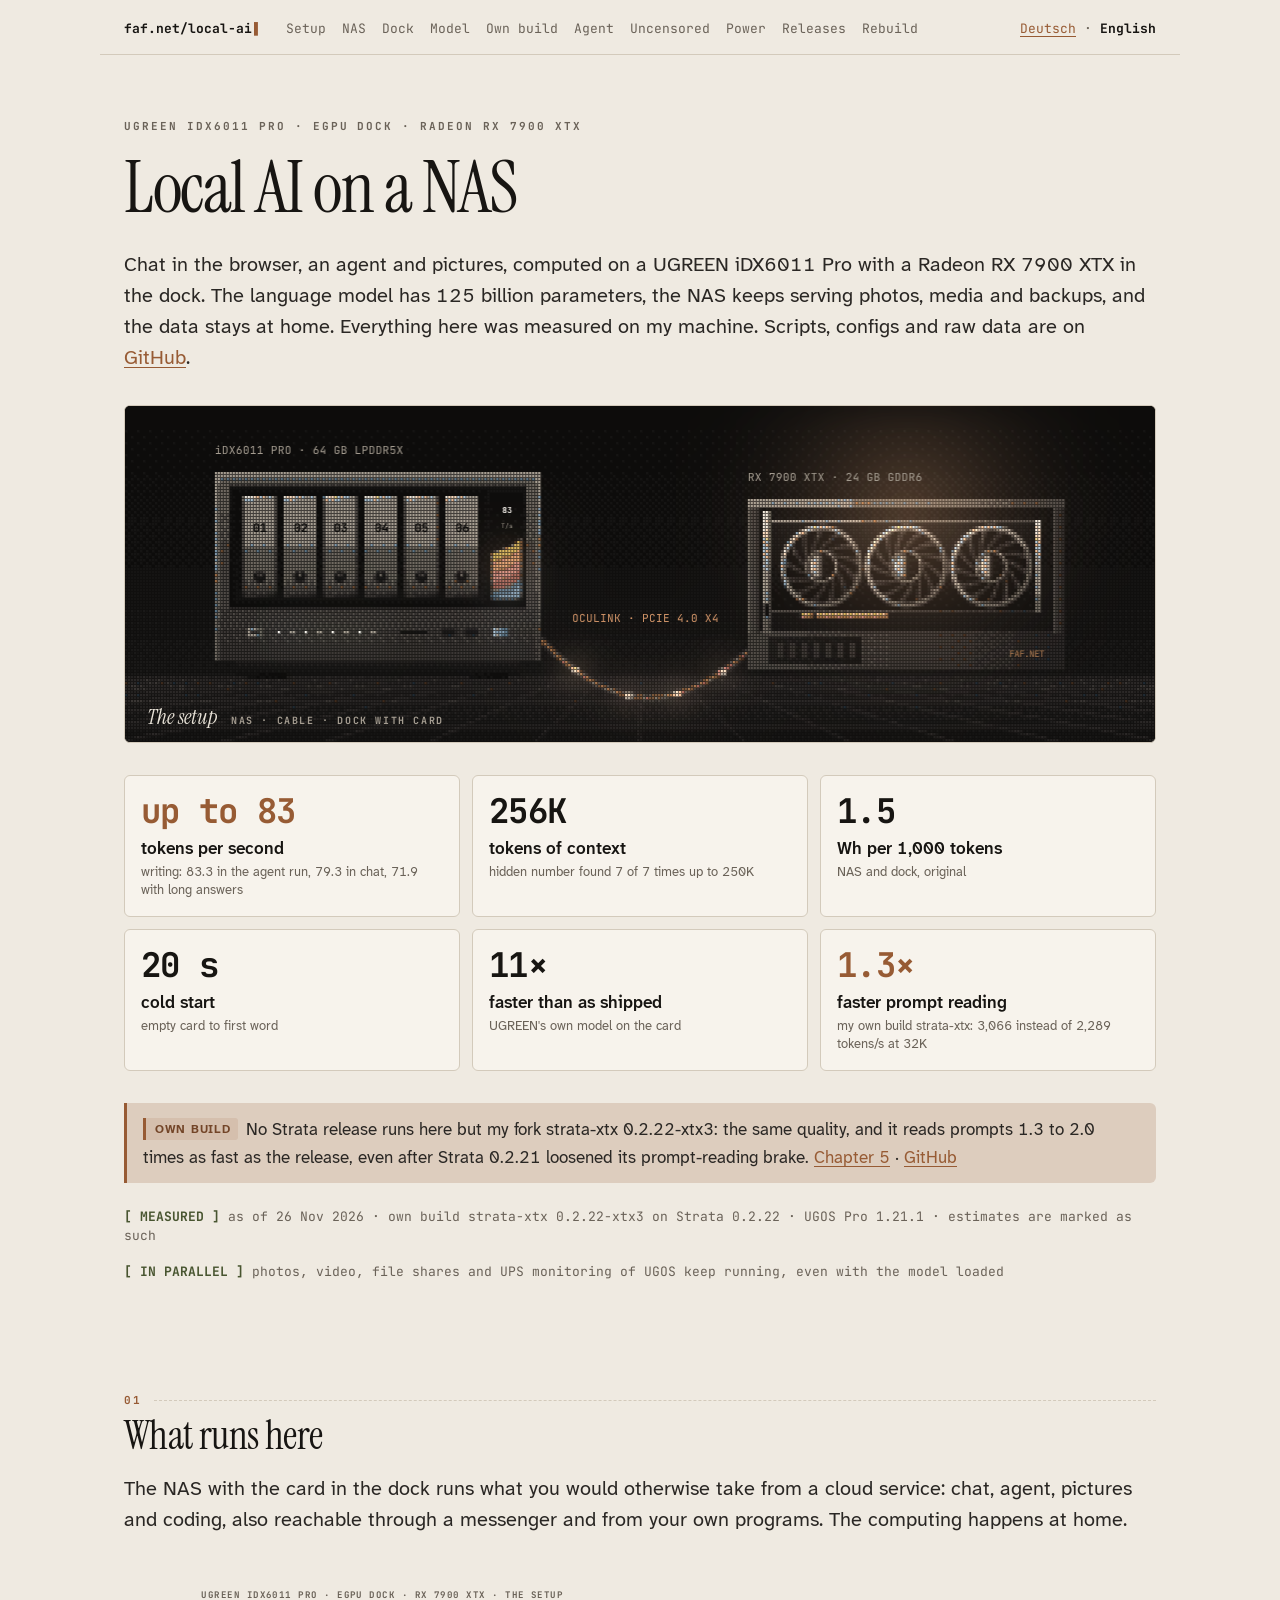
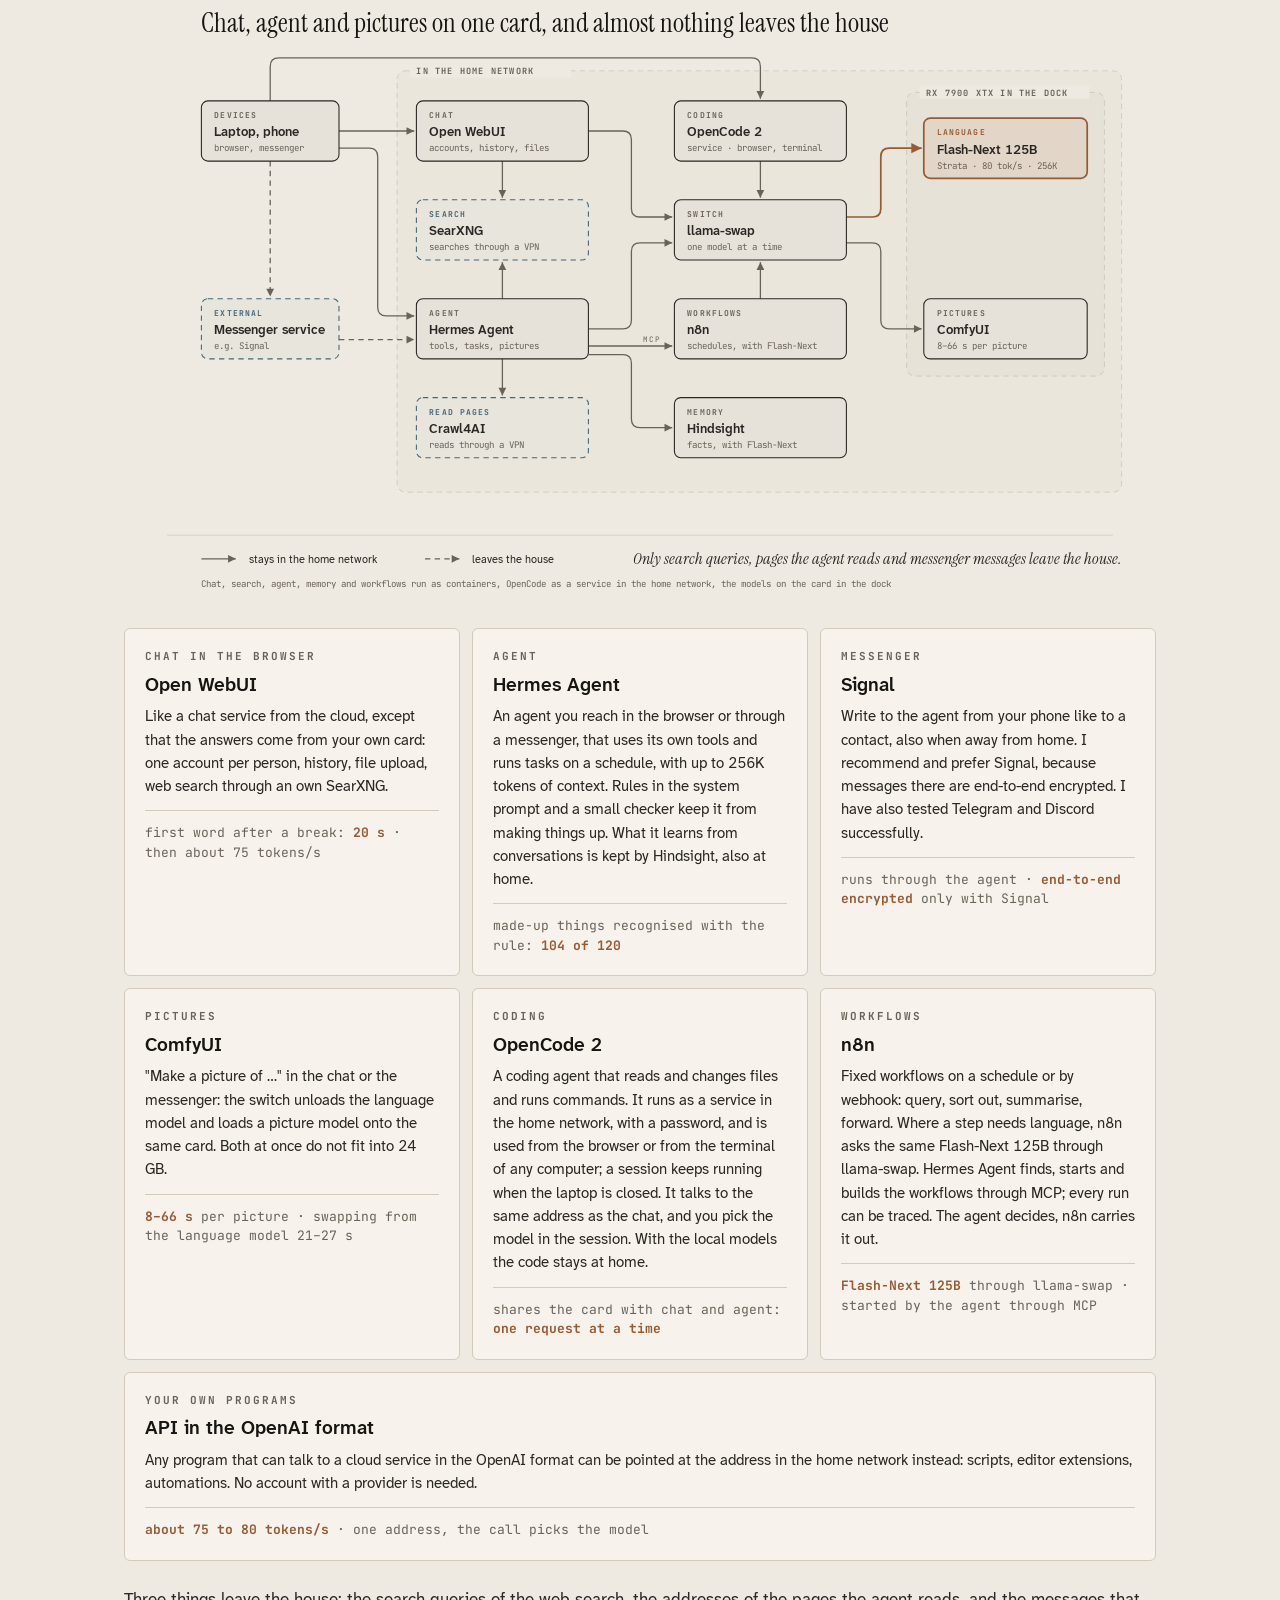
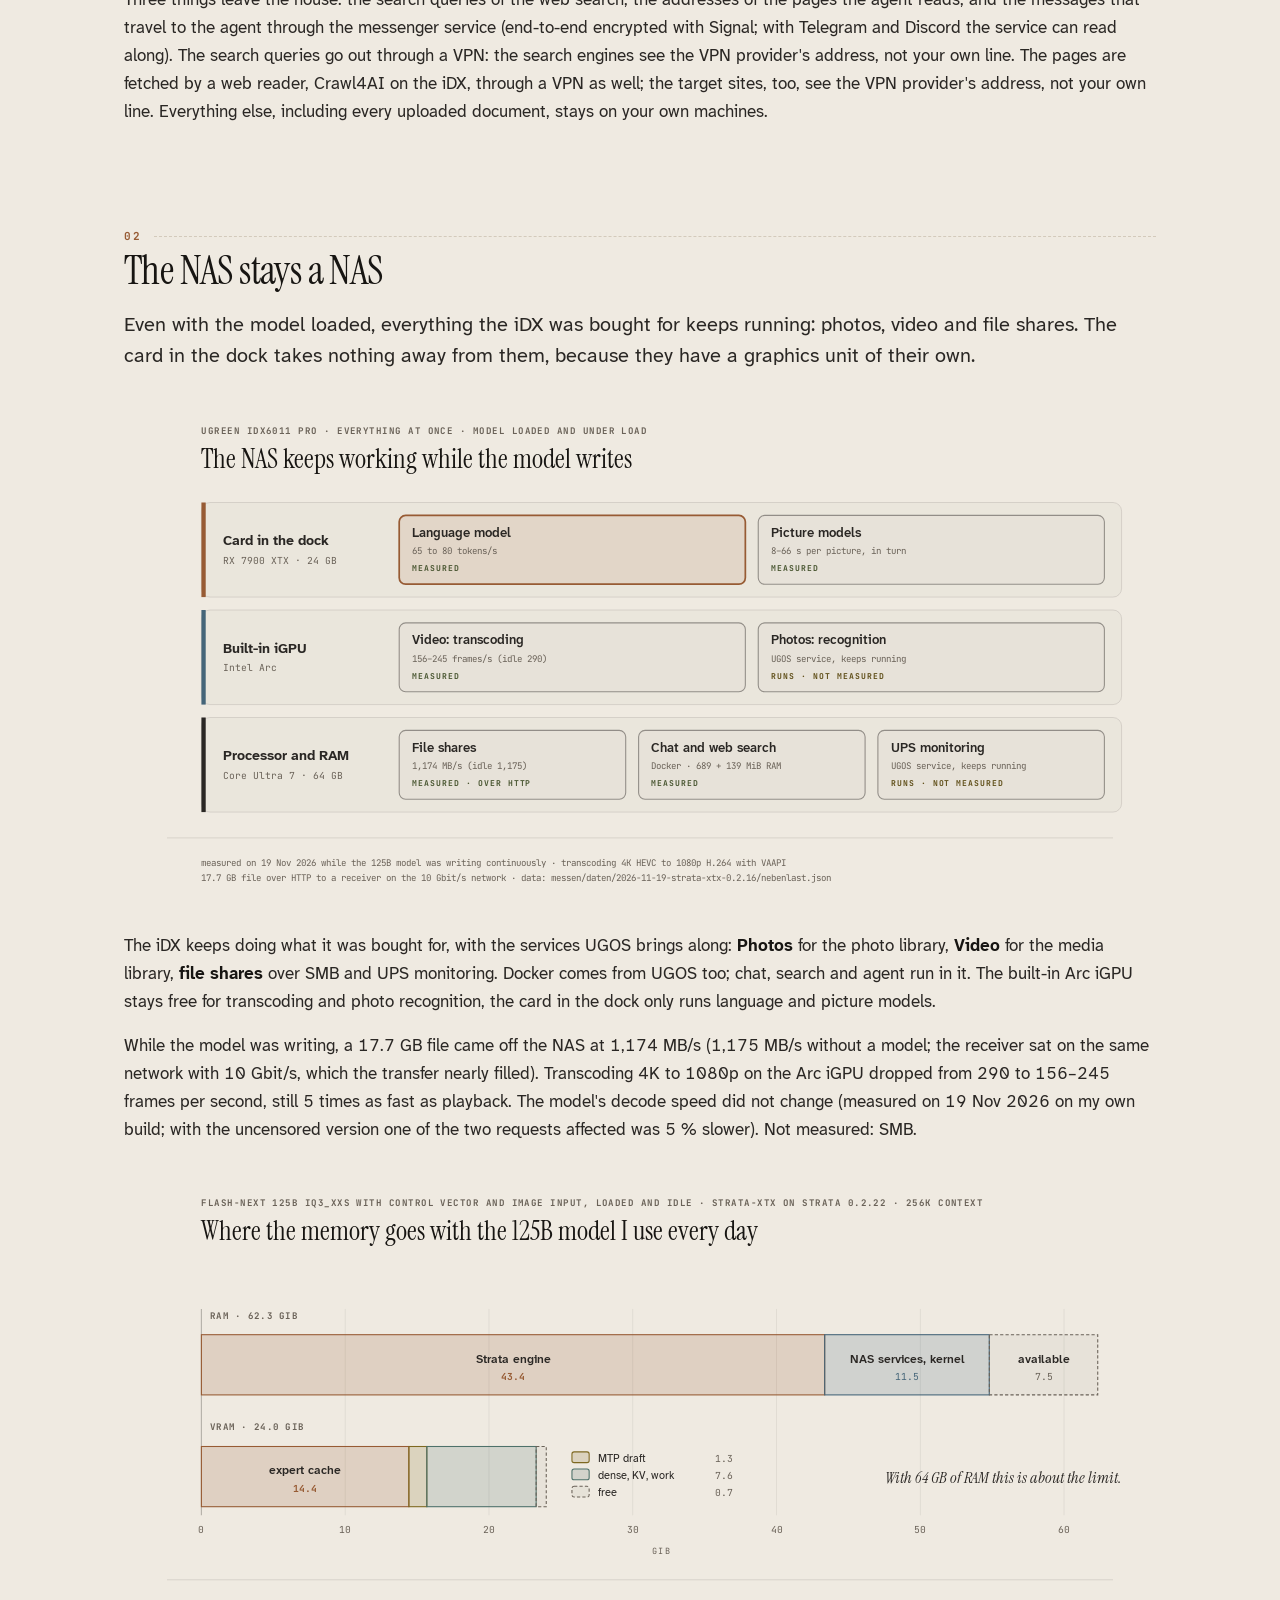
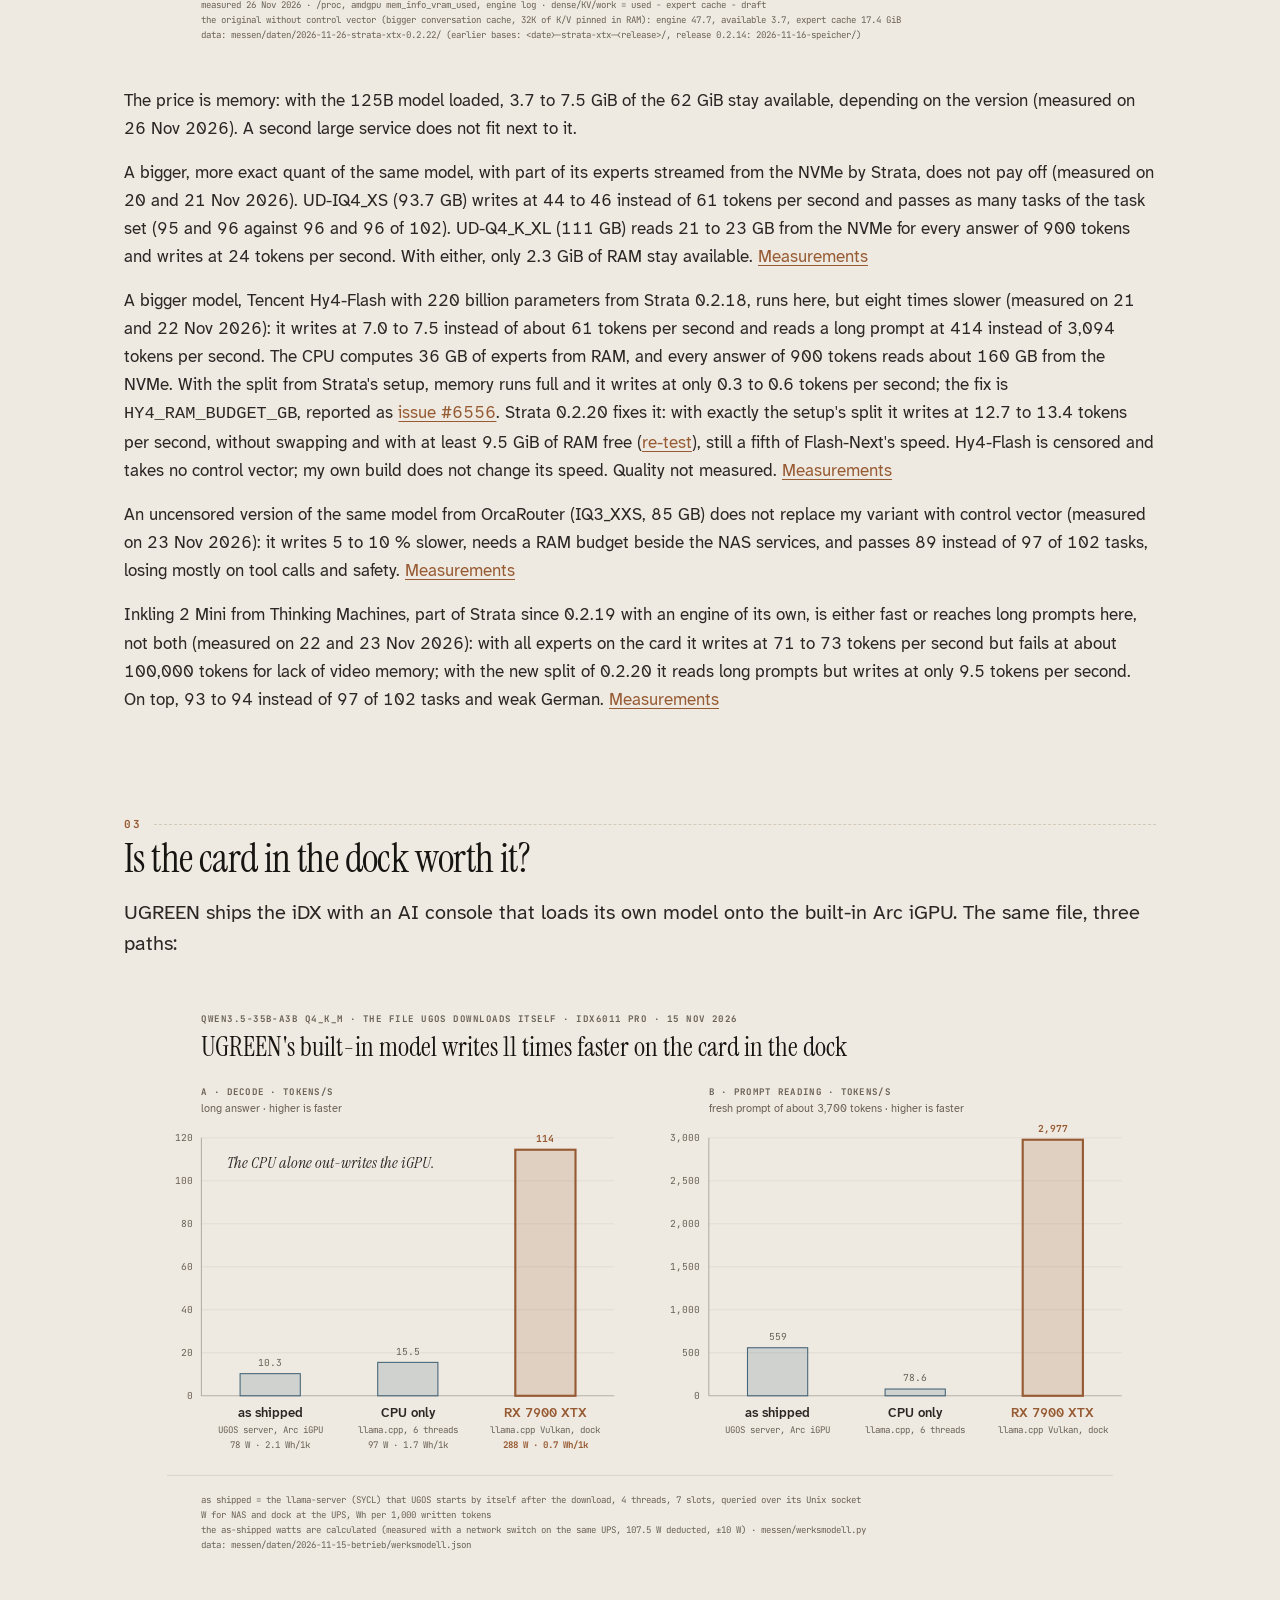
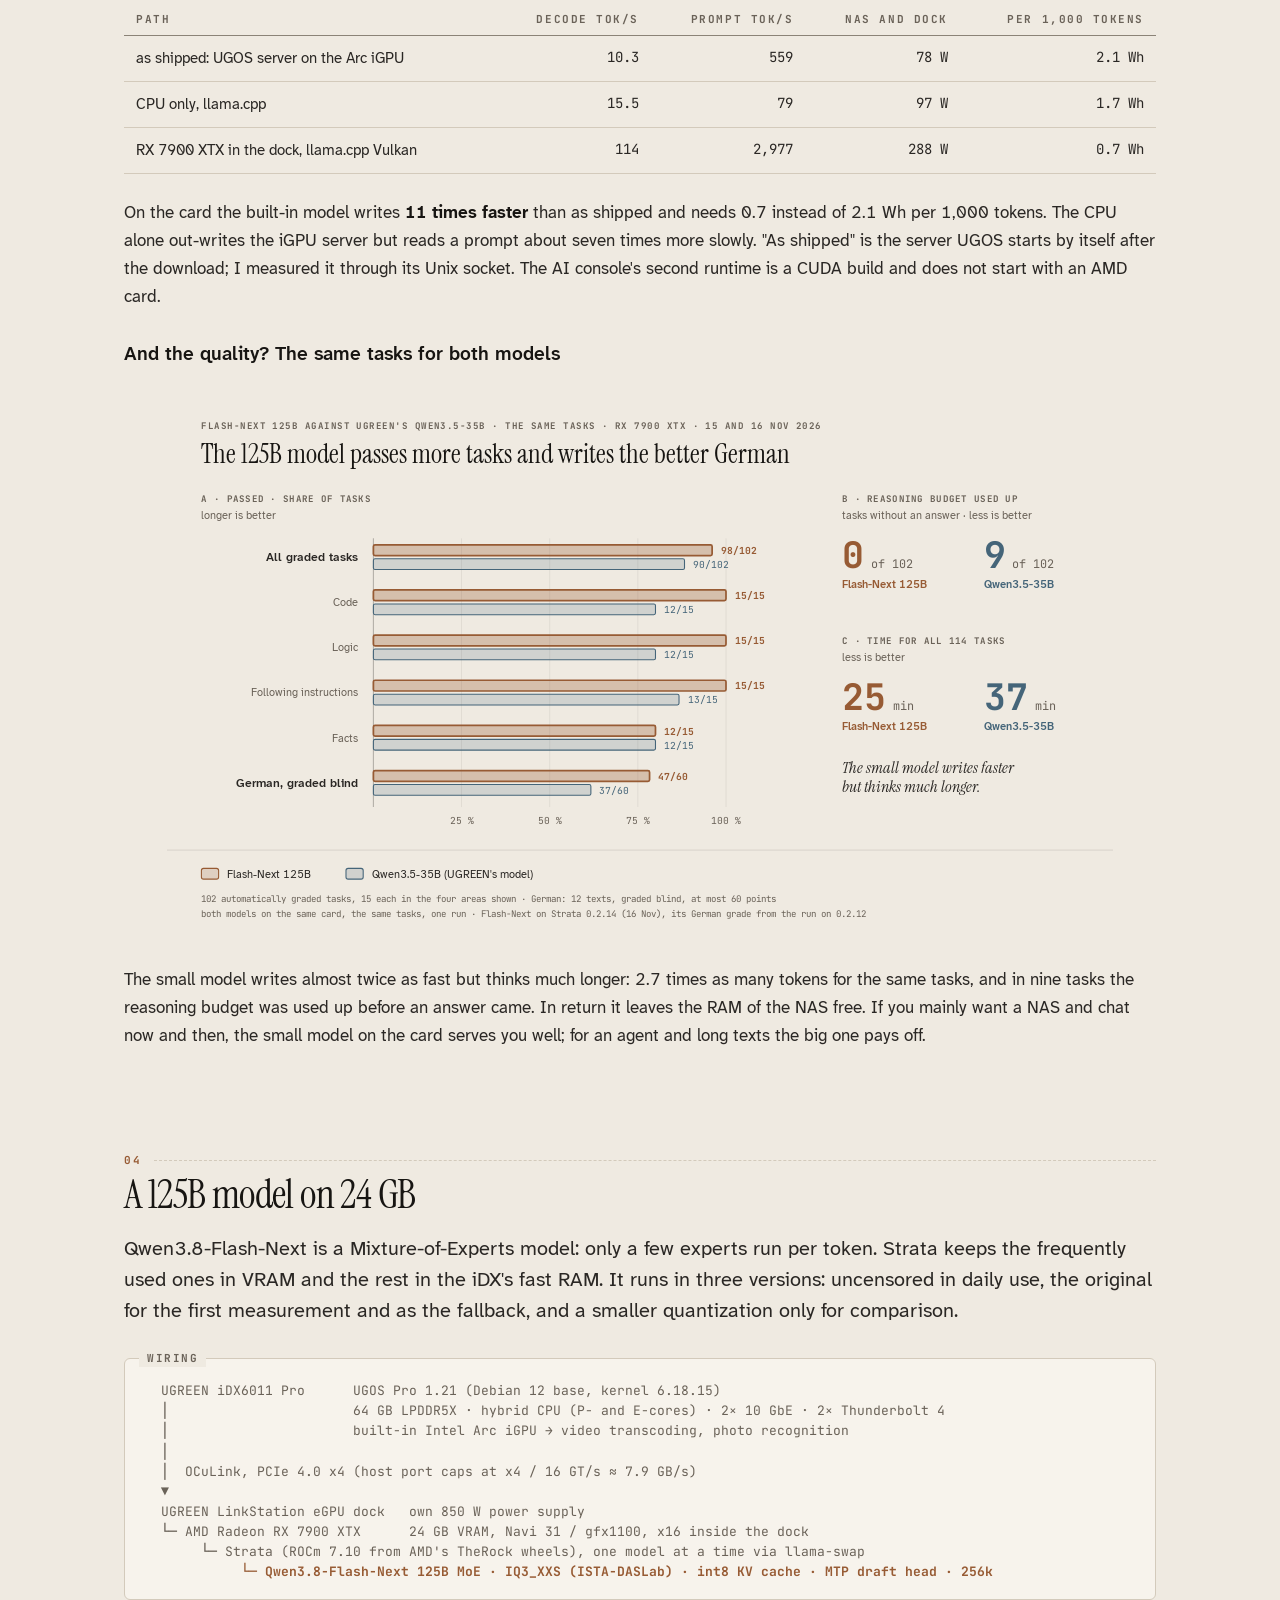
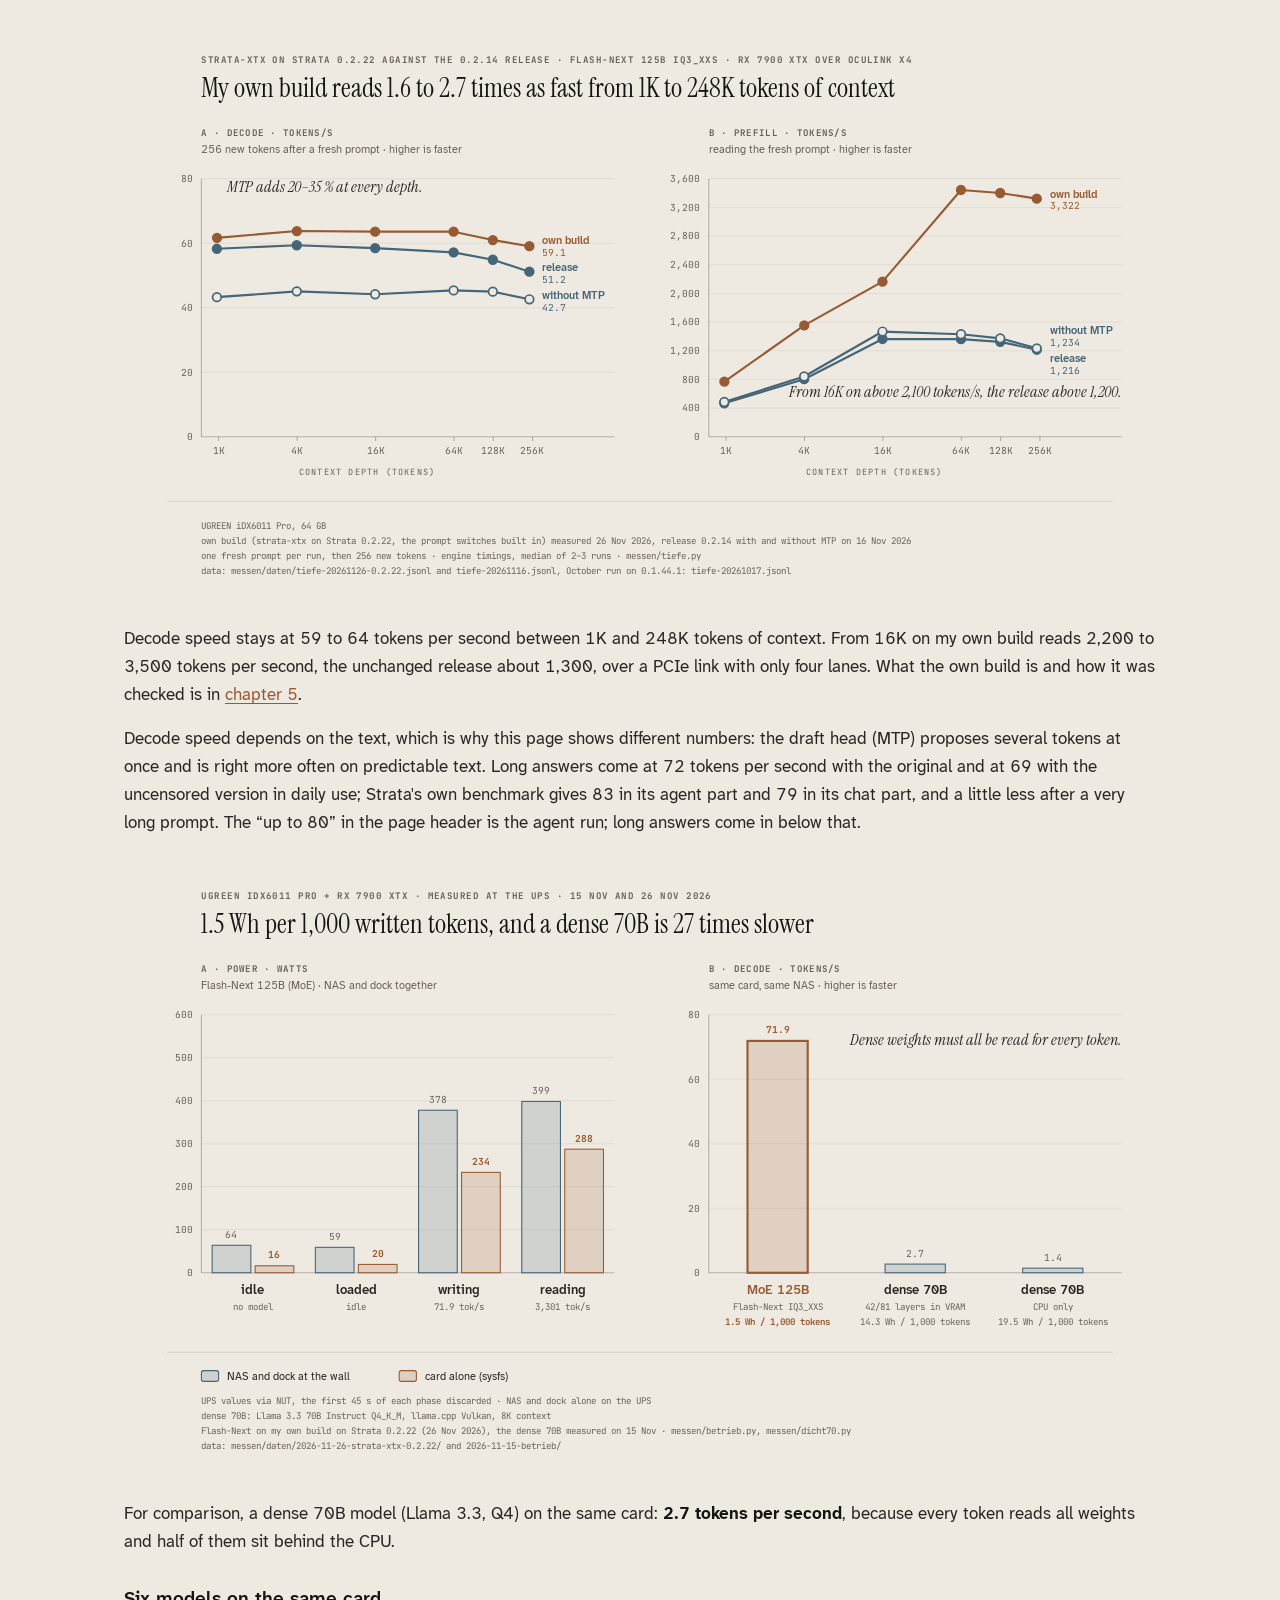
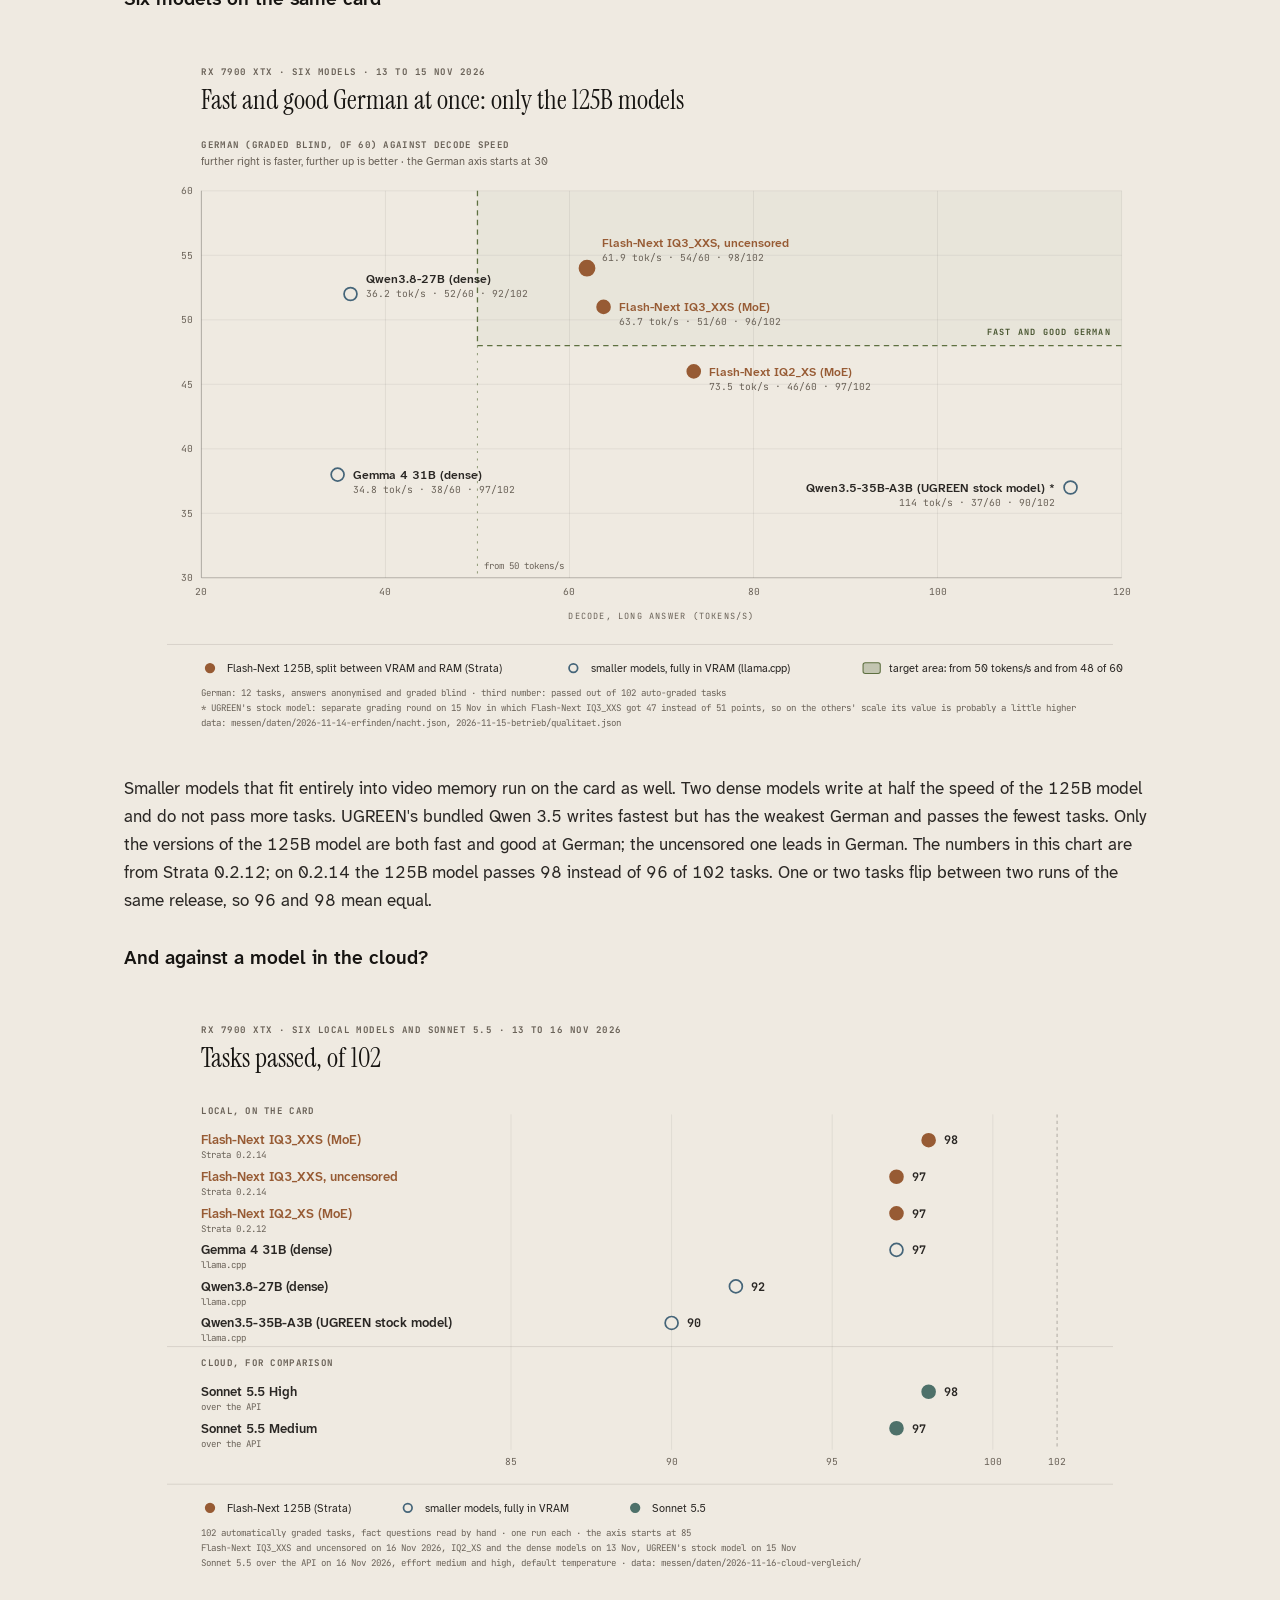
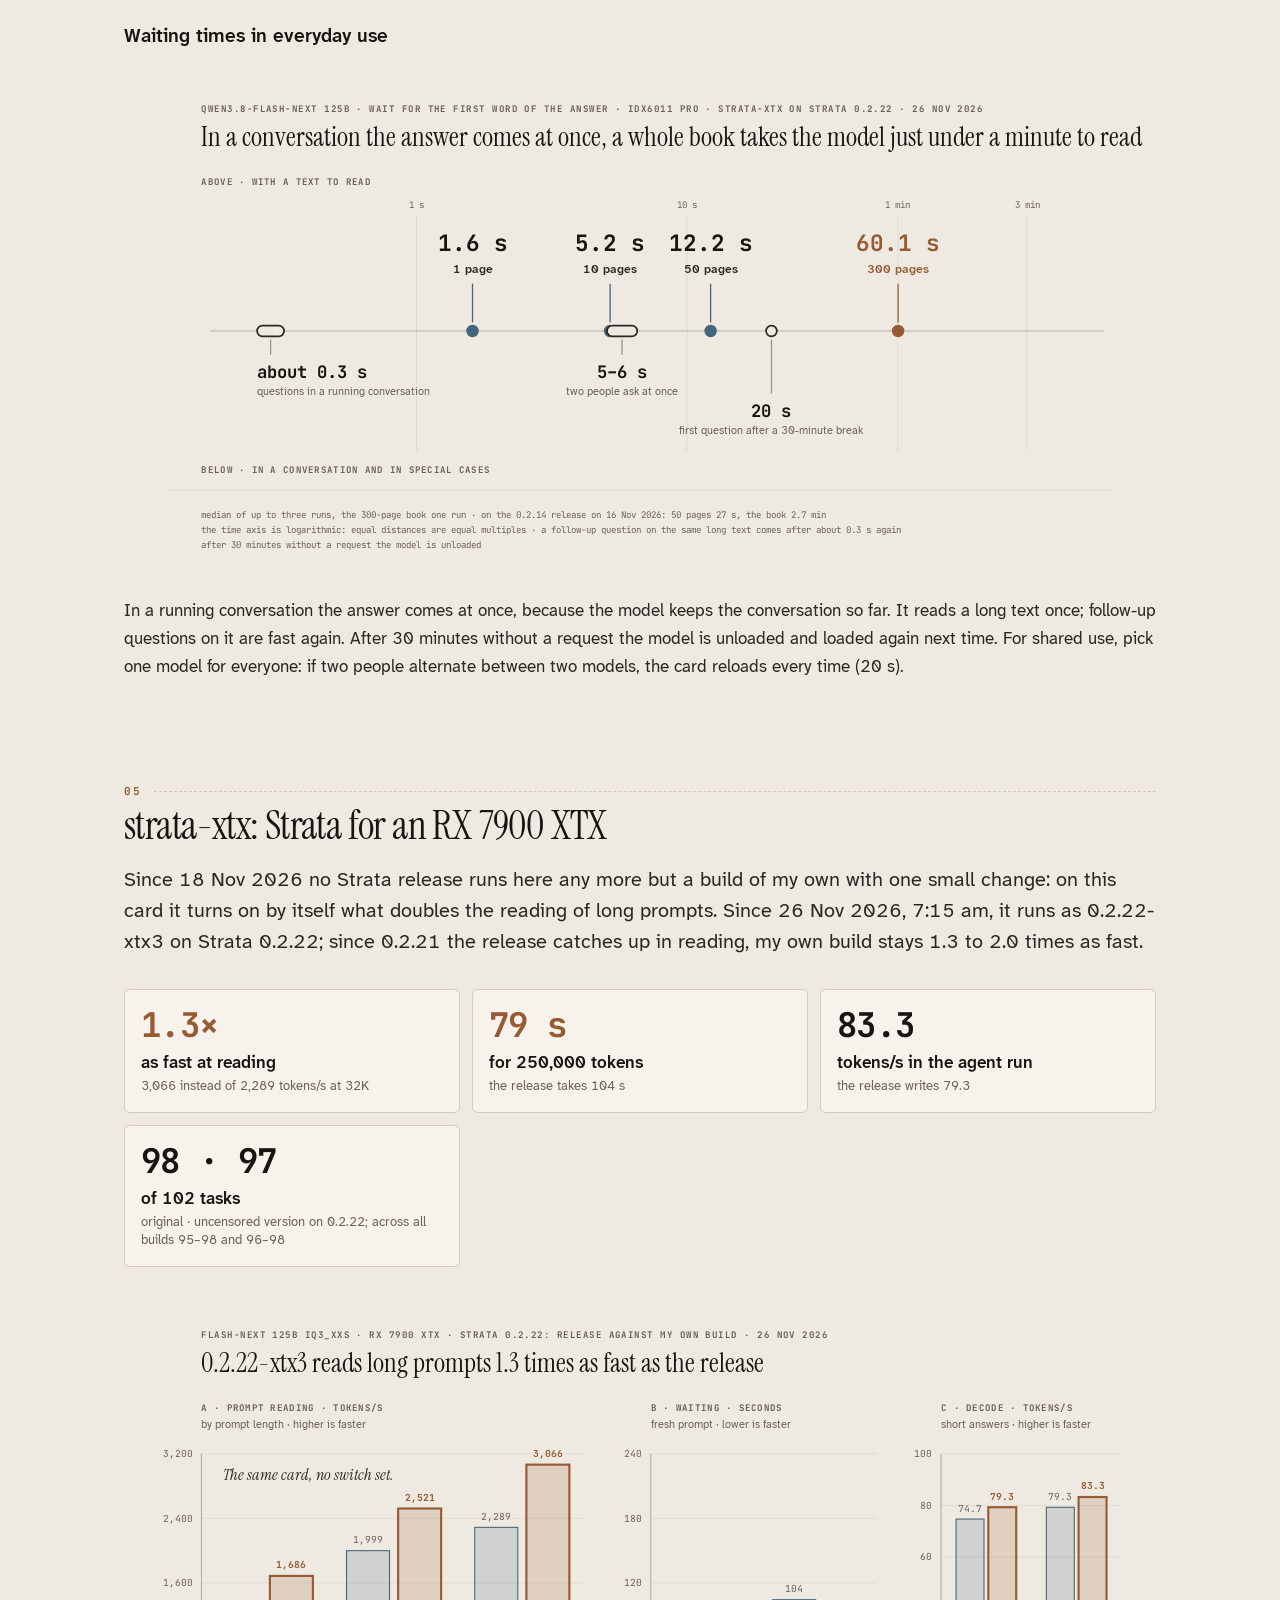
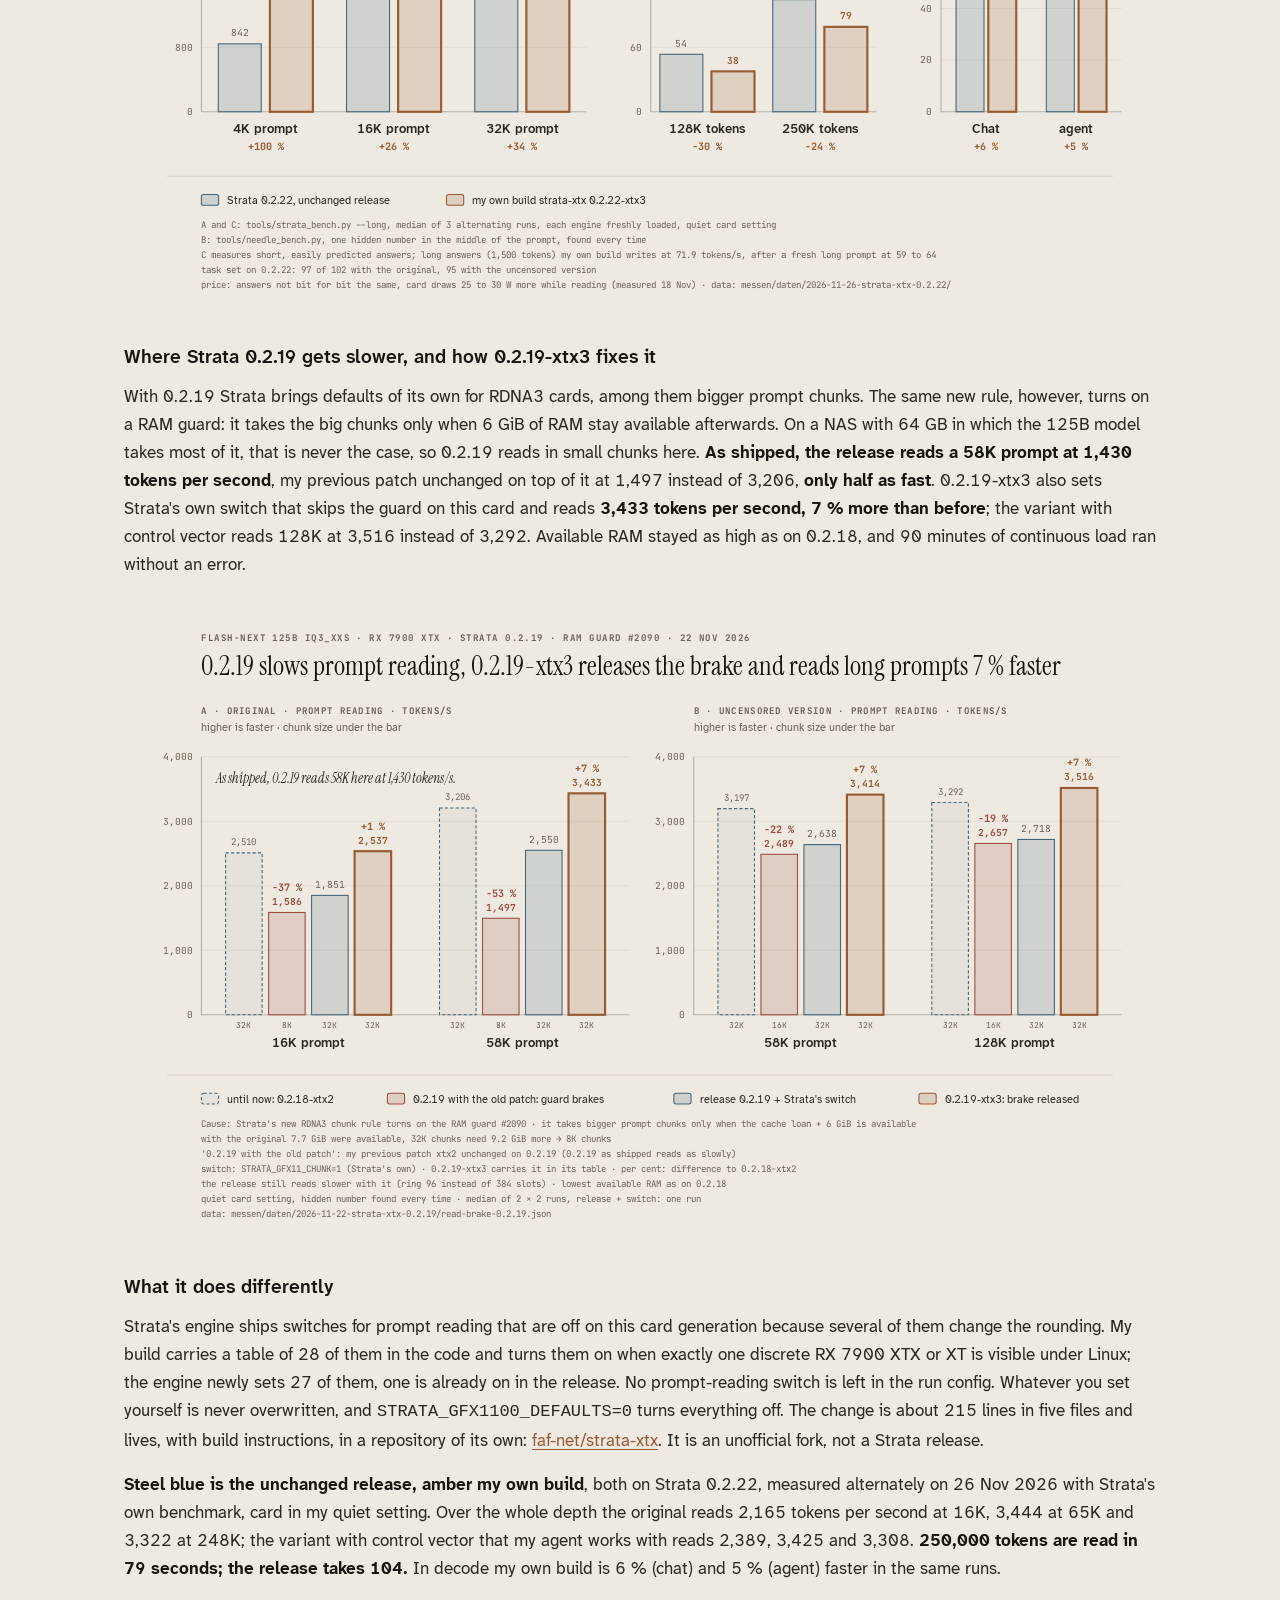
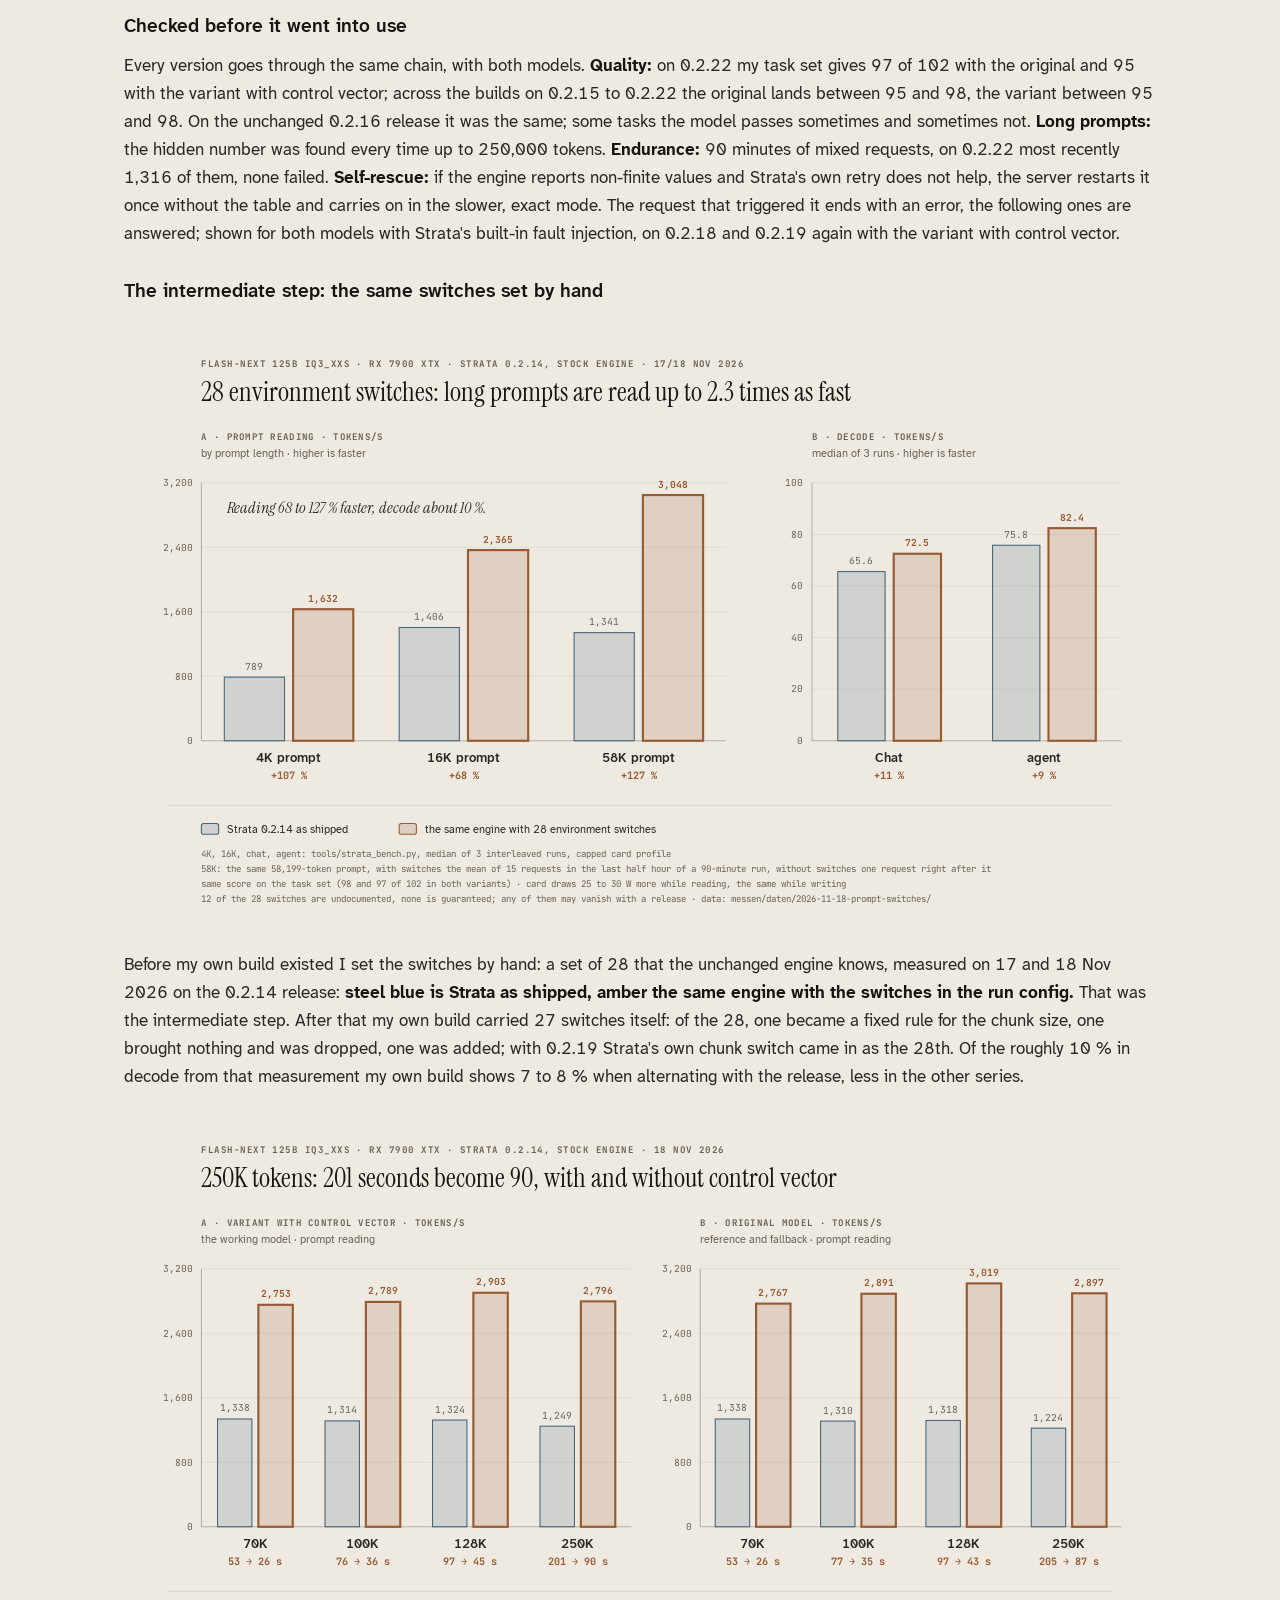
==== commit a9b51cb7: "Lokale KI: Hindsight als Gedächtnis des Agenten im Aufbau" ====
--- a/local-ai/index.html
+++ b/local-ai/index.html
@@ -41,8 +41,8 @@
   <p class="status"><span class="konsole">[ IN PARALLEL ]</span> photos, video, file shares and UPS monitoring of UGOS keep running, even with the model loaded</p>
 </section>
 <section id="anlage"><div class="nr">01</div><h2>What runs here</h2><p class="vorspann">The NAS with the card in the dock runs what you would otherwise take from a cloud service: chat, agent, pictures and coding, also reachable through a messenger and from your own programs. The computing happens at home.</p>
-<figure class="bild"><div class="rollen"><svg viewBox="0 0 960 600" xmlns="http://www.w3.org/2000/svg" role="img" aria-labelledby="aufbau-en-title aufbau-en-desc"><title id="aufbau-en-title">Chat, agent and pictures on one card, and almost nothing lea</title><desc id="aufbau-en-desc">Laptop and phone talk to Open WebUI and to Hermes Agent in the home network, to the agent also through a messenger service; both ask llama-swap, as does OpenCode 2, which runs as a service in the home network and is used from the browser or the terminal. Hermes starts fixed workflows in n8n through MCP, which in turn ask Flash-Next through llama-swap. llama-swap loads either the language model or ComfyUI on the RX 7900 XTX. The agent reads web pages through Crawl4AI on the iDX, which fetches them through a VPN. Only search queries, the pages the agent reads and messenger messages leave the house.</desc><text x="72.0" y="36.0" font-size="8.5" font-family="'JetBrains Mono', Consolas, monospace" font-weight="500" letter-spacing="0.16em" style="fill:var(--gedaempft)">UGREEN IDX6011 PRO · EGPU DOCK · RX 7900 XTX · THE SETUP</text><text x="72.0" y="68.0" font-size="25" font-family="'Instrument Serif', Georgia, serif" style="fill:var(--fett)">Chat, agent and pictures on one card, and almost nothing leaves the house</text><defs><marker id="pf-en" markerWidth="8" markerHeight="8" refX="7" refY="4" orient="auto"><path d="M1,1 L7,4 L1,7 z" style="fill:var(--gedaempft)"/></marker><marker id="pf-en-a" markerWidth="8" markerHeight="8" refX="7" refY="4" orient="auto"><path d="M1,1 L7,4 L1,7 z" style="fill:var(--bernstein)"/></marker></defs><rect x="254" y="104" width="674" height="392" rx="8" fill-opacity="0.025" stroke-opacity="0.16" stroke-width="0.8" stroke-dasharray="5,4" style="fill:var(--schrift);stroke:var(--schrift)"/><rect x="266" y="98" width="150" height="12" style="fill:var(--grund)"/><text x="272.0" y="107.0" font-size="8" font-family="'JetBrains Mono', Consolas, monospace" font-weight="500" letter-spacing="0.14em" style="fill:var(--gedaempft)">IN THE HOME NETWORK</text><rect x="728" y="124" width="184" height="264" rx="8" fill-opacity="0.025" stroke-opacity="0.16" stroke-width="0.8" stroke-dasharray="5,4" style="fill:var(--schrift);stroke:var(--schrift)"/><rect x="740" y="118" width="158" height="12" style="fill:var(--grund)"/><text x="746.0" y="127.0" font-size="8" font-family="'JetBrains Mono', Consolas, monospace" font-weight="500" letter-spacing="0.14em" style="fill:var(--gedaempft)">RX 7900 XTX IN THE DOCK</text><path d="M 200,160 H 270" fill="none" stroke-width="1.2" marker-end="url(#pf-en)" style="stroke:var(--gedaempft)"/><path d="M 200,176 H 228 Q 236,176 236,184 V 324 Q 236,332 244,332 H 270" fill="none" stroke-width="1.2" marker-end="url(#pf-en)" style="stroke:var(--gedaempft)"/><path d="M 136,188 V 314" fill="none" stroke-width="1.2" stroke-dasharray="5,4" marker-end="url(#pf-en)" style="stroke:var(--gedaempft)"/><path d="M 200,354 H 270" fill="none" stroke-width="1.2" stroke-dasharray="5,4" marker-end="url(#pf-en)" style="stroke:var(--gedaempft)"/><path d="M 136,132 V 100 Q 136,92 144,92 H 584 Q 592,92 592,100 V 130" fill="none" stroke-width="1.2" marker-end="url(#pf-en)" style="stroke:var(--gedaempft)"/><path d="M 352,188 V 222" fill="none" stroke-width="1.2" marker-end="url(#pf-en)" style="stroke:var(--gedaempft)"/><path d="M 352,316 V 282" fill="none" stroke-width="1.2" marker-end="url(#pf-en)" style="stroke:var(--gedaempft)"/><path d="M 352,372 V 406" fill="none" stroke-width="1.2" marker-end="url(#pf-en)" style="stroke:var(--gedaempft)"/><path d="M 432,160 H 464 Q 472,160 472,168 V 232 Q 472,240 480,240 H 510" fill="none" stroke-width="1.2" marker-end="url(#pf-en)" style="stroke:var(--gedaempft)"/><path d="M 432,344 H 464 Q 472,344 472,336 V 272 Q 472,264 480,264 H 510" fill="none" stroke-width="1.2" marker-end="url(#pf-en)" style="stroke:var(--gedaempft)"/><path d="M 432,360 H 510" fill="none" stroke-width="1.2" marker-end="url(#pf-en)" style="stroke:var(--gedaempft)"/><path d="M 592,316 V 282" fill="none" stroke-width="1.2" marker-end="url(#pf-en)" style="stroke:var(--gedaempft)"/><path d="M 592,188 V 222" fill="none" stroke-width="1.2" marker-end="url(#pf-en)" style="stroke:var(--gedaempft)"/><path d="M 672,240 H 696 Q 704,240 704,232 V 184 Q 704,176 712,176 H 742" fill="none" stroke-width="1.6" marker-end="url(#pf-en-a)" style="stroke:var(--bernstein)"/><path d="M 672,264 H 696 Q 704,264 704,272 V 336 Q 704,344 712,344 H 742" fill="none" stroke-width="1.2" marker-end="url(#pf-en)" style="stroke:var(--gedaempft)"/><rect x="72" y="132" width="128" height="56" rx="6" style="fill:var(--grund)"/><rect x="72" y="132" width="128" height="56" rx="6" fill-opacity="0.04" stroke-width="1" style="fill:var(--schrift);stroke:var(--schrift)"/><text x="84.0" y="148.0" font-size="7.5" font-family="'JetBrains Mono', Consolas, monospace" font-weight="500" letter-spacing="0.14em" style="fill:var(--gedaempft)">DEVICES</text><text x="84.0" y="165.0" font-size="12" font-family="'Atkinson Hyperlegible Next', 'Segoe UI', sans-serif" font-weight="600" style="fill:var(--schrift)">Laptop, phone</text><text x="84.0" y="179.0" font-size="8.5" font-family="'JetBrains Mono', Consolas, monospace" style="fill:var(--gedaempft)">browser, messenger</text><rect x="72" y="316" width="128" height="56" rx="6" style="fill:var(--grund)"/><rect x="72" y="316" width="128" height="56" rx="6" fill-opacity="0.04" stroke-width="1" stroke-dasharray="5,4" style="fill:var(--stahl);stroke:var(--stahl)"/><text x="84.0" y="332.0" font-size="7.5" font-family="'JetBrains Mono', Consolas, monospace" font-weight="500" letter-spacing="0.14em" style="fill:var(--stahl)">EXTERNAL</text><text x="84.0" y="349.0" font-size="12" font-family="'Atkinson Hyperlegible Next', 'Segoe UI', sans-serif" font-weight="600" style="fill:var(--schrift)">Messenger service</text><text x="84.0" y="363.0" font-size="8.5" font-family="'JetBrains Mono', Consolas, monospace" style="fill:var(--gedaempft)">e.g. Signal</text><text x="491.0" y="356.0" font-size="7" font-family="'JetBrains Mono', Consolas, monospace" text-anchor="middle" letter-spacing="0.1em" style="fill:var(--gedaempft)">MCP</text><rect x="512" y="316" width="160" height="56" rx="6" style="fill:var(--grund)"/><rect x="512" y="316" width="160" height="56" rx="6" fill-opacity="0.04" stroke-width="1" style="fill:var(--schrift);stroke:var(--schrift)"/><text x="524.0" y="332.0" font-size="7.5" font-family="'JetBrains Mono', Consolas, monospace" font-weight="500" letter-spacing="0.14em" style="fill:var(--gedaempft)">WORKFLOWS</text><text x="524.0" y="349.0" font-size="12" font-family="'Atkinson Hyperlegible Next', 'Segoe UI', sans-serif" font-weight="600" style="fill:var(--schrift)">n8n</text><text x="524.0" y="363.0" font-size="8.5" font-family="'JetBrains Mono', Consolas, monospace" style="fill:var(--gedaempft)">schedules, with Flash-Next</text><rect x="512" y="132" width="160" height="56" rx="6" style="fill:var(--grund)"/><rect x="512" y="132" width="160" height="56" rx="6" fill-opacity="0.04" stroke-width="1" style="fill:var(--schrift);stroke:var(--schrift)"/><text x="524.0" y="148.0" font-size="7.5" font-family="'JetBrains Mono', Consolas, monospace" font-weight="500" letter-spacing="0.14em" style="fill:var(--gedaempft)">CODING</text><text x="524.0" y="165.0" font-size="12" font-family="'Atkinson Hyperlegible Next', 'Segoe UI', sans-serif" font-weight="600" style="fill:var(--schrift)">OpenCode 2</text><text x="524.0" y="179.0" font-size="8.5" font-family="'JetBrains Mono', Consolas, monospace" style="fill:var(--gedaempft)">service · browser, terminal</text><rect x="272" y="132" width="160" height="56" rx="6" style="fill:var(--grund)"/><rect x="272" y="132" width="160" height="56" rx="6" fill-opacity="0.04" stroke-width="1" style="fill:var(--schrift);stroke:var(--schrift)"/><text x="284.0" y="148.0" font-size="7.5" font-family="'JetBrains Mono', Consolas, monospace" font-weight="500" letter-spacing="0.14em" style="fill:var(--gedaempft)">CHAT</text><text x="284.0" y="165.0" font-size="12" font-family="'Atkinson Hyperlegible Next', 'Segoe UI', sans-serif" font-weight="600" style="fill:var(--schrift)">Open WebUI</text><text x="284.0" y="179.0" font-size="8.5" font-family="'JetBrains Mono', Consolas, monospace" style="fill:var(--gedaempft)">accounts, history, files</text><rect x="272" y="224" width="160" height="56" rx="6" style="fill:var(--grund)"/><rect x="272" y="224" width="160" height="56" rx="6" fill-opacity="0.04" stroke-width="1" stroke-dasharray="5,4" style="fill:var(--stahl);stroke:var(--stahl)"/><text x="284.0" y="240.0" font-size="7.5" font-family="'JetBrains Mono', Consolas, monospace" font-weight="500" letter-spacing="0.14em" style="fill:var(--stahl)">SEARCH</text><text x="284.0" y="257.0" font-size="12" font-family="'Atkinson Hyperlegible Next', 'Segoe UI', sans-serif" font-weight="600" style="fill:var(--schrift)">SearXNG</text><text x="284.0" y="271.0" font-size="8.5" font-family="'JetBrains Mono', Consolas, monospace" style="fill:var(--gedaempft)">searches through a VPN</text><rect x="272" y="316" width="160" height="56" rx="6" style="fill:var(--grund)"/><rect x="272" y="316" width="160" height="56" rx="6" fill-opacity="0.04" stroke-width="1" style="fill:var(--schrift);stroke:var(--schrift)"/><text x="284.0" y="332.0" font-size="7.5" font-family="'JetBrains Mono', Consolas, monospace" font-weight="500" letter-spacing="0.14em" style="fill:var(--gedaempft)">AGENT</text><text x="284.0" y="349.0" font-size="12" font-family="'Atkinson Hyperlegible Next', 'Segoe UI', sans-serif" font-weight="600" style="fill:var(--schrift)">Hermes Agent</text><text x="284.0" y="363.0" font-size="8.5" font-family="'JetBrains Mono', Consolas, monospace" style="fill:var(--gedaempft)">tools, tasks, pictures</text><rect x="272" y="408" width="160" height="56" rx="6" style="fill:var(--grund)"/><rect x="272" y="408" width="160" height="56" rx="6" fill-opacity="0.04" stroke-width="1" stroke-dasharray="5,4" style="fill:var(--stahl);stroke:var(--stahl)"/><text x="284.0" y="424.0" font-size="7.5" font-family="'JetBrains Mono', Consolas, monospace" font-weight="500" letter-spacing="0.14em" style="fill:var(--stahl)">READ PAGES</text><text x="284.0" y="441.0" font-size="12" font-family="'Atkinson Hyperlegible Next', 'Segoe UI', sans-serif" font-weight="600" style="fill:var(--schrift)">Crawl4AI</text><text x="284.0" y="455.0" font-size="8.5" font-family="'JetBrains Mono', Consolas, monospace" style="fill:var(--gedaempft)">reads through a VPN</text><rect x="512" y="224" width="160" height="56" rx="6" style="fill:var(--grund)"/><rect x="512" y="224" width="160" height="56" rx="6" fill-opacity="0.04" stroke-width="1" style="fill:var(--schrift);stroke:var(--schrift)"/><text x="524.0" y="240.0" font-size="7.5" font-family="'JetBrains Mono', Consolas, monospace" font-weight="500" letter-spacing="0.14em" style="fill:var(--gedaempft)">SWITCH</text><text x="524.0" y="257.0" font-size="12" font-family="'Atkinson Hyperlegible Next', 'Segoe UI', sans-serif" font-weight="600" style="fill:var(--schrift)">llama-swap</text><text x="524.0" y="271.0" font-size="8.5" font-family="'JetBrains Mono', Consolas, monospace" style="fill:var(--gedaempft)">one model at a time</text><rect x="744" y="148" width="152" height="56" rx="6" style="fill:var(--grund)"/><rect x="744" y="148" width="152" height="56" rx="6" fill-opacity="0.14" stroke-width="1.6" style="fill:var(--bernstein);stroke:var(--bernstein)"/><text x="756.0" y="164.0" font-size="7.5" font-family="'JetBrains Mono', Consolas, monospace" font-weight="500" letter-spacing="0.14em" style="fill:var(--bernstein)">LANGUAGE</text><text x="756.0" y="181.0" font-size="12" font-family="'Atkinson Hyperlegible Next', 'Segoe UI', sans-serif" font-weight="600" style="fill:var(--schrift)">Flash-Next 125B</text><text x="756.0" y="195.0" font-size="8.5" font-family="'JetBrains Mono', Consolas, monospace" style="fill:var(--gedaempft)">Strata · 80 tok/s · 256K</text><rect x="744" y="316" width="152" height="56" rx="6" style="fill:var(--grund)"/><rect x="744" y="316" width="152" height="56" rx="6" fill-opacity="0.04" stroke-width="1" style="fill:var(--schrift);stroke:var(--schrift)"/><text x="756.0" y="332.0" font-size="7.5" font-family="'JetBrains Mono', Consolas, monospace" font-weight="500" letter-spacing="0.14em" style="fill:var(--gedaempft)">PICTURES</text><text x="756.0" y="349.0" font-size="12" font-family="'Atkinson Hyperlegible Next', 'Segoe UI', sans-serif" font-weight="600" style="fill:var(--schrift)">ComfyUI</text><text x="756.0" y="363.0" font-size="8.5" font-family="'JetBrains Mono', Consolas, monospace" style="fill:var(--gedaempft)">8–66 s per picture</text><line x1="40.0" y1="536.0" x2="920.0" y2="536.0" stroke-opacity="0.14" stroke-width="0.8" style="stroke:var(--schrift)"/><path d="M 72,558 H 104" fill="none" stroke-width="1.2" marker-end="url(#pf-en)" style="stroke:var(--gedaempft)"/><text x="116.0" y="562.0" font-size="10" font-family="'Atkinson Hyperlegible Next', 'Segoe UI', sans-serif" style="fill:var(--schrift)">stays in the home network</text><path d="M 280,558 H 312" fill="none" stroke-width="1.2" stroke-dasharray="5,4" marker-end="url(#pf-en)" style="stroke:var(--gedaempft)"/><text x="324.0" y="562.0" font-size="10" font-family="'Atkinson Hyperlegible Next', 'Segoe UI', sans-serif" style="fill:var(--schrift)">leaves the house</text><text x="928.0" y="563.0" font-size="15" font-family="'Instrument Serif', Georgia, serif" text-anchor="end" font-style="italic" style="fill:var(--schrift)">Only search queries, pages the agent reads and messenger messages leave the house.</text><text x="72.0" y="584.0" font-size="8.5" font-family="'JetBrains Mono', Consolas, monospace" style="fill:var(--gedaempft)">Chat, search, agent and workflows run as containers, OpenCode as a service in the home network, the models on the card in the dock</text></svg></div></figure>
-<div class="anwendungen"><div class="anwendung"><span class="dach">Chat in the browser</span><h3>Open WebUI</h3><p>Like a chat service from the cloud, except that the answers come from your own card: one account per person, history, file upload, web search through an own SearXNG.</p><div class="mess">first word after a break: <b>20 s</b> · then about 75 tokens/s</div></div><div class="anwendung"><span class="dach">Agent</span><h3>Hermes Agent</h3><p>An agent you reach in the browser or through a messenger, that uses its own tools and runs tasks on a schedule, with up to 256K tokens of context. Rules in the system prompt and a small checker keep it from making things up.</p><div class="mess">made-up things recognised with the rule: <b>104 of 120</b></div></div><div class="anwendung"><span class="dach">Messenger</span><h3>Signal</h3><p>Write to the agent from your phone like to a contact, also when away from home. I recommend and prefer Signal, because messages there are end-to-end encrypted. I have also tested Telegram and Discord successfully.</p><div class="mess">runs through the agent · <b>end-to-end encrypted</b> only with Signal</div></div><div class="anwendung"><span class="dach">Pictures</span><h3>ComfyUI</h3><p>"Make a picture of …" in the chat or the messenger: the switch unloads the language model and loads a picture model onto the same card. Both at once do not fit into 24 GB.</p><div class="mess"><b>8–66 s</b> per picture · swapping from the language model 21–27 s</div></div><div class="anwendung"><span class="dach">Coding</span><h3>OpenCode 2</h3><p>A coding agent that reads and changes files and runs commands. It runs as a service in the home network, with a password, and is used from the browser or from the terminal of any computer; a session keeps running when the laptop is closed. It talks to the same address as the chat, and you pick the model in the session. With the local models the code stays at home.</p><div class="mess">shares the card with chat and agent: <b>one request at a time</b></div></div><div class="anwendung"><span class="dach">Workflows</span><h3>n8n</h3><p>Fixed workflows on a schedule or by webhook: query, sort out, summarise, forward. Where a step needs language, n8n asks the same Flash-Next 125B through llama-swap. Hermes Agent finds, starts and builds the workflows through MCP; every run can be traced. The agent decides, n8n carries it out.</p><div class="mess"><b>Flash-Next 125B</b> through llama-swap · started by the agent through MCP</div></div><div class="anwendung"><span class="dach">Your own programs</span><h3>API in the OpenAI format</h3><p>Any program that can talk to a cloud service in the OpenAI format can be pointed at the address in the home network instead: scripts, editor extensions, automations. No account with a provider is needed.</p><div class="mess"><b>about 75 to 80 tokens/s</b> · one address, the call picks the model</div></div></div>
+<figure class="bild"><div class="rollen"><svg viewBox="0 0 960 600" xmlns="http://www.w3.org/2000/svg" role="img" aria-labelledby="aufbau-en-title aufbau-en-desc"><title id="aufbau-en-title">Chat, agent and pictures on one card, and almost nothing lea</title><desc id="aufbau-en-desc">Laptop and phone talk to Open WebUI and to Hermes Agent in the home network, to the agent also through a messenger service; both ask llama-swap, as does OpenCode 2, which runs as a service in the home network and is used from the browser or the terminal. Hermes starts fixed workflows in n8n through MCP, which in turn ask Flash-Next through llama-swap. What the agent learns from conversations is stored by Hindsight in the home network; the same language model extracts the facts. llama-swap loads either the language model or ComfyUI on the RX 7900 XTX. The agent reads web pages through Crawl4AI on the iDX, which fetches them through a VPN. Only search queries, the pages the agent reads and messenger messages leave the house.</desc><text x="72.0" y="36.0" font-size="8.5" font-family="'JetBrains Mono', Consolas, monospace" font-weight="500" letter-spacing="0.16em" style="fill:var(--gedaempft)">UGREEN IDX6011 PRO · EGPU DOCK · RX 7900 XTX · THE SETUP</text><text x="72.0" y="68.0" font-size="25" font-family="'Instrument Serif', Georgia, serif" style="fill:var(--fett)">Chat, agent and pictures on one card, and almost nothing leaves the house</text><defs><marker id="pf-en" markerWidth="8" markerHeight="8" refX="7" refY="4" orient="auto"><path d="M1,1 L7,4 L1,7 z" style="fill:var(--gedaempft)"/></marker><marker id="pf-en-a" markerWidth="8" markerHeight="8" refX="7" refY="4" orient="auto"><path d="M1,1 L7,4 L1,7 z" style="fill:var(--bernstein)"/></marker></defs><rect x="254" y="104" width="674" height="392" rx="8" fill-opacity="0.025" stroke-opacity="0.16" stroke-width="0.8" stroke-dasharray="5,4" style="fill:var(--schrift);stroke:var(--schrift)"/><rect x="266" y="98" width="150" height="12" style="fill:var(--grund)"/><text x="272.0" y="107.0" font-size="8" font-family="'JetBrains Mono', Consolas, monospace" font-weight="500" letter-spacing="0.14em" style="fill:var(--gedaempft)">IN THE HOME NETWORK</text><rect x="728" y="124" width="184" height="264" rx="8" fill-opacity="0.025" stroke-opacity="0.16" stroke-width="0.8" stroke-dasharray="5,4" style="fill:var(--schrift);stroke:var(--schrift)"/><rect x="740" y="118" width="158" height="12" style="fill:var(--grund)"/><text x="746.0" y="127.0" font-size="8" font-family="'JetBrains Mono', Consolas, monospace" font-weight="500" letter-spacing="0.14em" style="fill:var(--gedaempft)">RX 7900 XTX IN THE DOCK</text><path d="M 200,160 H 270" fill="none" stroke-width="1.2" marker-end="url(#pf-en)" style="stroke:var(--gedaempft)"/><path d="M 200,176 H 228 Q 236,176 236,184 V 324 Q 236,332 244,332 H 270" fill="none" stroke-width="1.2" marker-end="url(#pf-en)" style="stroke:var(--gedaempft)"/><path d="M 136,188 V 314" fill="none" stroke-width="1.2" stroke-dasharray="5,4" marker-end="url(#pf-en)" style="stroke:var(--gedaempft)"/><path d="M 200,354 H 270" fill="none" stroke-width="1.2" stroke-dasharray="5,4" marker-end="url(#pf-en)" style="stroke:var(--gedaempft)"/><path d="M 136,132 V 100 Q 136,92 144,92 H 584 Q 592,92 592,100 V 130" fill="none" stroke-width="1.2" marker-end="url(#pf-en)" style="stroke:var(--gedaempft)"/><path d="M 352,188 V 222" fill="none" stroke-width="1.2" marker-end="url(#pf-en)" style="stroke:var(--gedaempft)"/><path d="M 352,316 V 282" fill="none" stroke-width="1.2" marker-end="url(#pf-en)" style="stroke:var(--gedaempft)"/><path d="M 352,372 V 406" fill="none" stroke-width="1.2" marker-end="url(#pf-en)" style="stroke:var(--gedaempft)"/><path d="M 432,160 H 464 Q 472,160 472,168 V 232 Q 472,240 480,240 H 510" fill="none" stroke-width="1.2" marker-end="url(#pf-en)" style="stroke:var(--gedaempft)"/><path d="M 432,344 H 464 Q 472,344 472,336 V 272 Q 472,264 480,264 H 510" fill="none" stroke-width="1.2" marker-end="url(#pf-en)" style="stroke:var(--gedaempft)"/><path d="M 432,360 H 510" fill="none" stroke-width="1.2" marker-end="url(#pf-en)" style="stroke:var(--gedaempft)"/><path d="M 432,368 H 464 Q 472,368 472,376 V 428 Q 472,436 480,436 H 510" fill="none" stroke-width="1.2" marker-end="url(#pf-en)" style="stroke:var(--gedaempft)"/><path d="M 592,316 V 282" fill="none" stroke-width="1.2" marker-end="url(#pf-en)" style="stroke:var(--gedaempft)"/><path d="M 592,188 V 222" fill="none" stroke-width="1.2" marker-end="url(#pf-en)" style="stroke:var(--gedaempft)"/><path d="M 672,240 H 696 Q 704,240 704,232 V 184 Q 704,176 712,176 H 742" fill="none" stroke-width="1.6" marker-end="url(#pf-en-a)" style="stroke:var(--bernstein)"/><path d="M 672,264 H 696 Q 704,264 704,272 V 336 Q 704,344 712,344 H 742" fill="none" stroke-width="1.2" marker-end="url(#pf-en)" style="stroke:var(--gedaempft)"/><rect x="72" y="132" width="128" height="56" rx="6" style="fill:var(--grund)"/><rect x="72" y="132" width="128" height="56" rx="6" fill-opacity="0.04" stroke-width="1" style="fill:var(--schrift);stroke:var(--schrift)"/><text x="84.0" y="148.0" font-size="7.5" font-family="'JetBrains Mono', Consolas, monospace" font-weight="500" letter-spacing="0.14em" style="fill:var(--gedaempft)">DEVICES</text><text x="84.0" y="165.0" font-size="12" font-family="'Atkinson Hyperlegible Next', 'Segoe UI', sans-serif" font-weight="600" style="fill:var(--schrift)">Laptop, phone</text><text x="84.0" y="179.0" font-size="8.5" font-family="'JetBrains Mono', Consolas, monospace" style="fill:var(--gedaempft)">browser, messenger</text><rect x="72" y="316" width="128" height="56" rx="6" style="fill:var(--grund)"/><rect x="72" y="316" width="128" height="56" rx="6" fill-opacity="0.04" stroke-width="1" stroke-dasharray="5,4" style="fill:var(--stahl);stroke:var(--stahl)"/><text x="84.0" y="332.0" font-size="7.5" font-family="'JetBrains Mono', Consolas, monospace" font-weight="500" letter-spacing="0.14em" style="fill:var(--stahl)">EXTERNAL</text><text x="84.0" y="349.0" font-size="12" font-family="'Atkinson Hyperlegible Next', 'Segoe UI', sans-serif" font-weight="600" style="fill:var(--schrift)">Messenger service</text><text x="84.0" y="363.0" font-size="8.5" font-family="'JetBrains Mono', Consolas, monospace" style="fill:var(--gedaempft)">e.g. Signal</text><text x="491.0" y="356.0" font-size="7" font-family="'JetBrains Mono', Consolas, monospace" text-anchor="middle" letter-spacing="0.1em" style="fill:var(--gedaempft)">MCP</text><rect x="512" y="316" width="160" height="56" rx="6" style="fill:var(--grund)"/><rect x="512" y="316" width="160" height="56" rx="6" fill-opacity="0.04" stroke-width="1" style="fill:var(--schrift);stroke:var(--schrift)"/><text x="524.0" y="332.0" font-size="7.5" font-family="'JetBrains Mono', Consolas, monospace" font-weight="500" letter-spacing="0.14em" style="fill:var(--gedaempft)">WORKFLOWS</text><text x="524.0" y="349.0" font-size="12" font-family="'Atkinson Hyperlegible Next', 'Segoe UI', sans-serif" font-weight="600" style="fill:var(--schrift)">n8n</text><text x="524.0" y="363.0" font-size="8.5" font-family="'JetBrains Mono', Consolas, monospace" style="fill:var(--gedaempft)">schedules, with Flash-Next</text><rect x="512" y="408" width="160" height="56" rx="6" style="fill:var(--grund)"/><rect x="512" y="408" width="160" height="56" rx="6" fill-opacity="0.04" stroke-width="1" style="fill:var(--schrift);stroke:var(--schrift)"/><text x="524.0" y="424.0" font-size="7.5" font-family="'JetBrains Mono', Consolas, monospace" font-weight="500" letter-spacing="0.14em" style="fill:var(--gedaempft)">MEMORY</text><text x="524.0" y="441.0" font-size="12" font-family="'Atkinson Hyperlegible Next', 'Segoe UI', sans-serif" font-weight="600" style="fill:var(--schrift)">Hindsight</text><text x="524.0" y="455.0" font-size="8.5" font-family="'JetBrains Mono', Consolas, monospace" style="fill:var(--gedaempft)">facts, with Flash-Next</text><rect x="512" y="132" width="160" height="56" rx="6" style="fill:var(--grund)"/><rect x="512" y="132" width="160" height="56" rx="6" fill-opacity="0.04" stroke-width="1" style="fill:var(--schrift);stroke:var(--schrift)"/><text x="524.0" y="148.0" font-size="7.5" font-family="'JetBrains Mono', Consolas, monospace" font-weight="500" letter-spacing="0.14em" style="fill:var(--gedaempft)">CODING</text><text x="524.0" y="165.0" font-size="12" font-family="'Atkinson Hyperlegible Next', 'Segoe UI', sans-serif" font-weight="600" style="fill:var(--schrift)">OpenCode 2</text><text x="524.0" y="179.0" font-size="8.5" font-family="'JetBrains Mono', Consolas, monospace" style="fill:var(--gedaempft)">service · browser, terminal</text><rect x="272" y="132" width="160" height="56" rx="6" style="fill:var(--grund)"/><rect x="272" y="132" width="160" height="56" rx="6" fill-opacity="0.04" stroke-width="1" style="fill:var(--schrift);stroke:var(--schrift)"/><text x="284.0" y="148.0" font-size="7.5" font-family="'JetBrains Mono', Consolas, monospace" font-weight="500" letter-spacing="0.14em" style="fill:var(--gedaempft)">CHAT</text><text x="284.0" y="165.0" font-size="12" font-family="'Atkinson Hyperlegible Next', 'Segoe UI', sans-serif" font-weight="600" style="fill:var(--schrift)">Open WebUI</text><text x="284.0" y="179.0" font-size="8.5" font-family="'JetBrains Mono', Consolas, monospace" style="fill:var(--gedaempft)">accounts, history, files</text><rect x="272" y="224" width="160" height="56" rx="6" style="fill:var(--grund)"/><rect x="272" y="224" width="160" height="56" rx="6" fill-opacity="0.04" stroke-width="1" stroke-dasharray="5,4" style="fill:var(--stahl);stroke:var(--stahl)"/><text x="284.0" y="240.0" font-size="7.5" font-family="'JetBrains Mono', Consolas, monospace" font-weight="500" letter-spacing="0.14em" style="fill:var(--stahl)">SEARCH</text><text x="284.0" y="257.0" font-size="12" font-family="'Atkinson Hyperlegible Next', 'Segoe UI', sans-serif" font-weight="600" style="fill:var(--schrift)">SearXNG</text><text x="284.0" y="271.0" font-size="8.5" font-family="'JetBrains Mono', Consolas, monospace" style="fill:var(--gedaempft)">searches through a VPN</text><rect x="272" y="316" width="160" height="56" rx="6" style="fill:var(--grund)"/><rect x="272" y="316" width="160" height="56" rx="6" fill-opacity="0.04" stroke-width="1" style="fill:var(--schrift);stroke:var(--schrift)"/><text x="284.0" y="332.0" font-size="7.5" font-family="'JetBrains Mono', Consolas, monospace" font-weight="500" letter-spacing="0.14em" style="fill:var(--gedaempft)">AGENT</text><text x="284.0" y="349.0" font-size="12" font-family="'Atkinson Hyperlegible Next', 'Segoe UI', sans-serif" font-weight="600" style="fill:var(--schrift)">Hermes Agent</text><text x="284.0" y="363.0" font-size="8.5" font-family="'JetBrains Mono', Consolas, monospace" style="fill:var(--gedaempft)">tools, tasks, pictures</text><rect x="272" y="408" width="160" height="56" rx="6" style="fill:var(--grund)"/><rect x="272" y="408" width="160" height="56" rx="6" fill-opacity="0.04" stroke-width="1" stroke-dasharray="5,4" style="fill:var(--stahl);stroke:var(--stahl)"/><text x="284.0" y="424.0" font-size="7.5" font-family="'JetBrains Mono', Consolas, monospace" font-weight="500" letter-spacing="0.14em" style="fill:var(--stahl)">READ PAGES</text><text x="284.0" y="441.0" font-size="12" font-family="'Atkinson Hyperlegible Next', 'Segoe UI', sans-serif" font-weight="600" style="fill:var(--schrift)">Crawl4AI</text><text x="284.0" y="455.0" font-size="8.5" font-family="'JetBrains Mono', Consolas, monospace" style="fill:var(--gedaempft)">reads through a VPN</text><rect x="512" y="224" width="160" height="56" rx="6" style="fill:var(--grund)"/><rect x="512" y="224" width="160" height="56" rx="6" fill-opacity="0.04" stroke-width="1" style="fill:var(--schrift);stroke:var(--schrift)"/><text x="524.0" y="240.0" font-size="7.5" font-family="'JetBrains Mono', Consolas, monospace" font-weight="500" letter-spacing="0.14em" style="fill:var(--gedaempft)">SWITCH</text><text x="524.0" y="257.0" font-size="12" font-family="'Atkinson Hyperlegible Next', 'Segoe UI', sans-serif" font-weight="600" style="fill:var(--schrift)">llama-swap</text><text x="524.0" y="271.0" font-size="8.5" font-family="'JetBrains Mono', Consolas, monospace" style="fill:var(--gedaempft)">one model at a time</text><rect x="744" y="148" width="152" height="56" rx="6" style="fill:var(--grund)"/><rect x="744" y="148" width="152" height="56" rx="6" fill-opacity="0.14" stroke-width="1.6" style="fill:var(--bernstein);stroke:var(--bernstein)"/><text x="756.0" y="164.0" font-size="7.5" font-family="'JetBrains Mono', Consolas, monospace" font-weight="500" letter-spacing="0.14em" style="fill:var(--bernstein)">LANGUAGE</text><text x="756.0" y="181.0" font-size="12" font-family="'Atkinson Hyperlegible Next', 'Segoe UI', sans-serif" font-weight="600" style="fill:var(--schrift)">Flash-Next 125B</text><text x="756.0" y="195.0" font-size="8.5" font-family="'JetBrains Mono', Consolas, monospace" style="fill:var(--gedaempft)">Strata · 80 tok/s · 256K</text><rect x="744" y="316" width="152" height="56" rx="6" style="fill:var(--grund)"/><rect x="744" y="316" width="152" height="56" rx="6" fill-opacity="0.04" stroke-width="1" style="fill:var(--schrift);stroke:var(--schrift)"/><text x="756.0" y="332.0" font-size="7.5" font-family="'JetBrains Mono', Consolas, monospace" font-weight="500" letter-spacing="0.14em" style="fill:var(--gedaempft)">PICTURES</text><text x="756.0" y="349.0" font-size="12" font-family="'Atkinson Hyperlegible Next', 'Segoe UI', sans-serif" font-weight="600" style="fill:var(--schrift)">ComfyUI</text><text x="756.0" y="363.0" font-size="8.5" font-family="'JetBrains Mono', Consolas, monospace" style="fill:var(--gedaempft)">8–66 s per picture</text><line x1="40.0" y1="536.0" x2="920.0" y2="536.0" stroke-opacity="0.14" stroke-width="0.8" style="stroke:var(--schrift)"/><path d="M 72,558 H 104" fill="none" stroke-width="1.2" marker-end="url(#pf-en)" style="stroke:var(--gedaempft)"/><text x="116.0" y="562.0" font-size="10" font-family="'Atkinson Hyperlegible Next', 'Segoe UI', sans-serif" style="fill:var(--schrift)">stays in the home network</text><path d="M 280,558 H 312" fill="none" stroke-width="1.2" stroke-dasharray="5,4" marker-end="url(#pf-en)" style="stroke:var(--gedaempft)"/><text x="324.0" y="562.0" font-size="10" font-family="'Atkinson Hyperlegible Next', 'Segoe UI', sans-serif" style="fill:var(--schrift)">leaves the house</text><text x="928.0" y="563.0" font-size="15" font-family="'Instrument Serif', Georgia, serif" text-anchor="end" font-style="italic" style="fill:var(--schrift)">Only search queries, pages the agent reads and messenger messages leave the house.</text><text x="72.0" y="584.0" font-size="8.5" font-family="'JetBrains Mono', Consolas, monospace" style="fill:var(--gedaempft)">Chat, search, agent, memory and workflows run as containers, OpenCode as a service in the home network, the models on the card in the dock</text></svg></div></figure>
+<div class="anwendungen"><div class="anwendung"><span class="dach">Chat in the browser</span><h3>Open WebUI</h3><p>Like a chat service from the cloud, except that the answers come from your own card: one account per person, history, file upload, web search through an own SearXNG.</p><div class="mess">first word after a break: <b>20 s</b> · then about 75 tokens/s</div></div><div class="anwendung"><span class="dach">Agent</span><h3>Hermes Agent</h3><p>An agent you reach in the browser or through a messenger, that uses its own tools and runs tasks on a schedule, with up to 256K tokens of context. Rules in the system prompt and a small checker keep it from making things up. What it learns from conversations is kept by Hindsight, also at home.</p><div class="mess">made-up things recognised with the rule: <b>104 of 120</b></div></div><div class="anwendung"><span class="dach">Messenger</span><h3>Signal</h3><p>Write to the agent from your phone like to a contact, also when away from home. I recommend and prefer Signal, because messages there are end-to-end encrypted. I have also tested Telegram and Discord successfully.</p><div class="mess">runs through the agent · <b>end-to-end encrypted</b> only with Signal</div></div><div class="anwendung"><span class="dach">Pictures</span><h3>ComfyUI</h3><p>"Make a picture of …" in the chat or the messenger: the switch unloads the language model and loads a picture model onto the same card. Both at once do not fit into 24 GB.</p><div class="mess"><b>8–66 s</b> per picture · swapping from the language model 21–27 s</div></div><div class="anwendung"><span class="dach">Coding</span><h3>OpenCode 2</h3><p>A coding agent that reads and changes files and runs commands. It runs as a service in the home network, with a password, and is used from the browser or from the terminal of any computer; a session keeps running when the laptop is closed. It talks to the same address as the chat, and you pick the model in the session. With the local models the code stays at home.</p><div class="mess">shares the card with chat and agent: <b>one request at a time</b></div></div><div class="anwendung"><span class="dach">Workflows</span><h3>n8n</h3><p>Fixed workflows on a schedule or by webhook: query, sort out, summarise, forward. Where a step needs language, n8n asks the same Flash-Next 125B through llama-swap. Hermes Agent finds, starts and builds the workflows through MCP; every run can be traced. The agent decides, n8n carries it out.</p><div class="mess"><b>Flash-Next 125B</b> through llama-swap · started by the agent through MCP</div></div><div class="anwendung"><span class="dach">Your own programs</span><h3>API in the OpenAI format</h3><p>Any program that can talk to a cloud service in the OpenAI format can be pointed at the address in the home network instead: scripts, editor extensions, automations. No account with a provider is needed.</p><div class="mess"><b>about 75 to 80 tokens/s</b> · one address, the call picks the model</div></div></div>
 <p>Three things leave the house: the search queries of the web search, the addresses of the pages the agent reads, and the messages that travel to the agent through the messenger service (end-to-end encrypted with Signal; with Telegram and Discord the service can read along). The search queries go out through a VPN: the search engines see the VPN provider's address, not your own line. The pages are fetched by a web reader, Crawl4AI on the iDX, through a VPN as well; the target sites, too, see the VPN provider's address, not your own line. Everything else, including every uploaded document, stays on your own machines.</p>
 </section>
 <section id="nas"><div class="nr">02</div><h2>The NAS stays a NAS</h2><p class="vorspann">Even with the model loaded, everything the iDX was bought for keeps running: photos, video and file shares. The card in the dock takes nothing away from them, because they have a graphics unit of their own.</p>
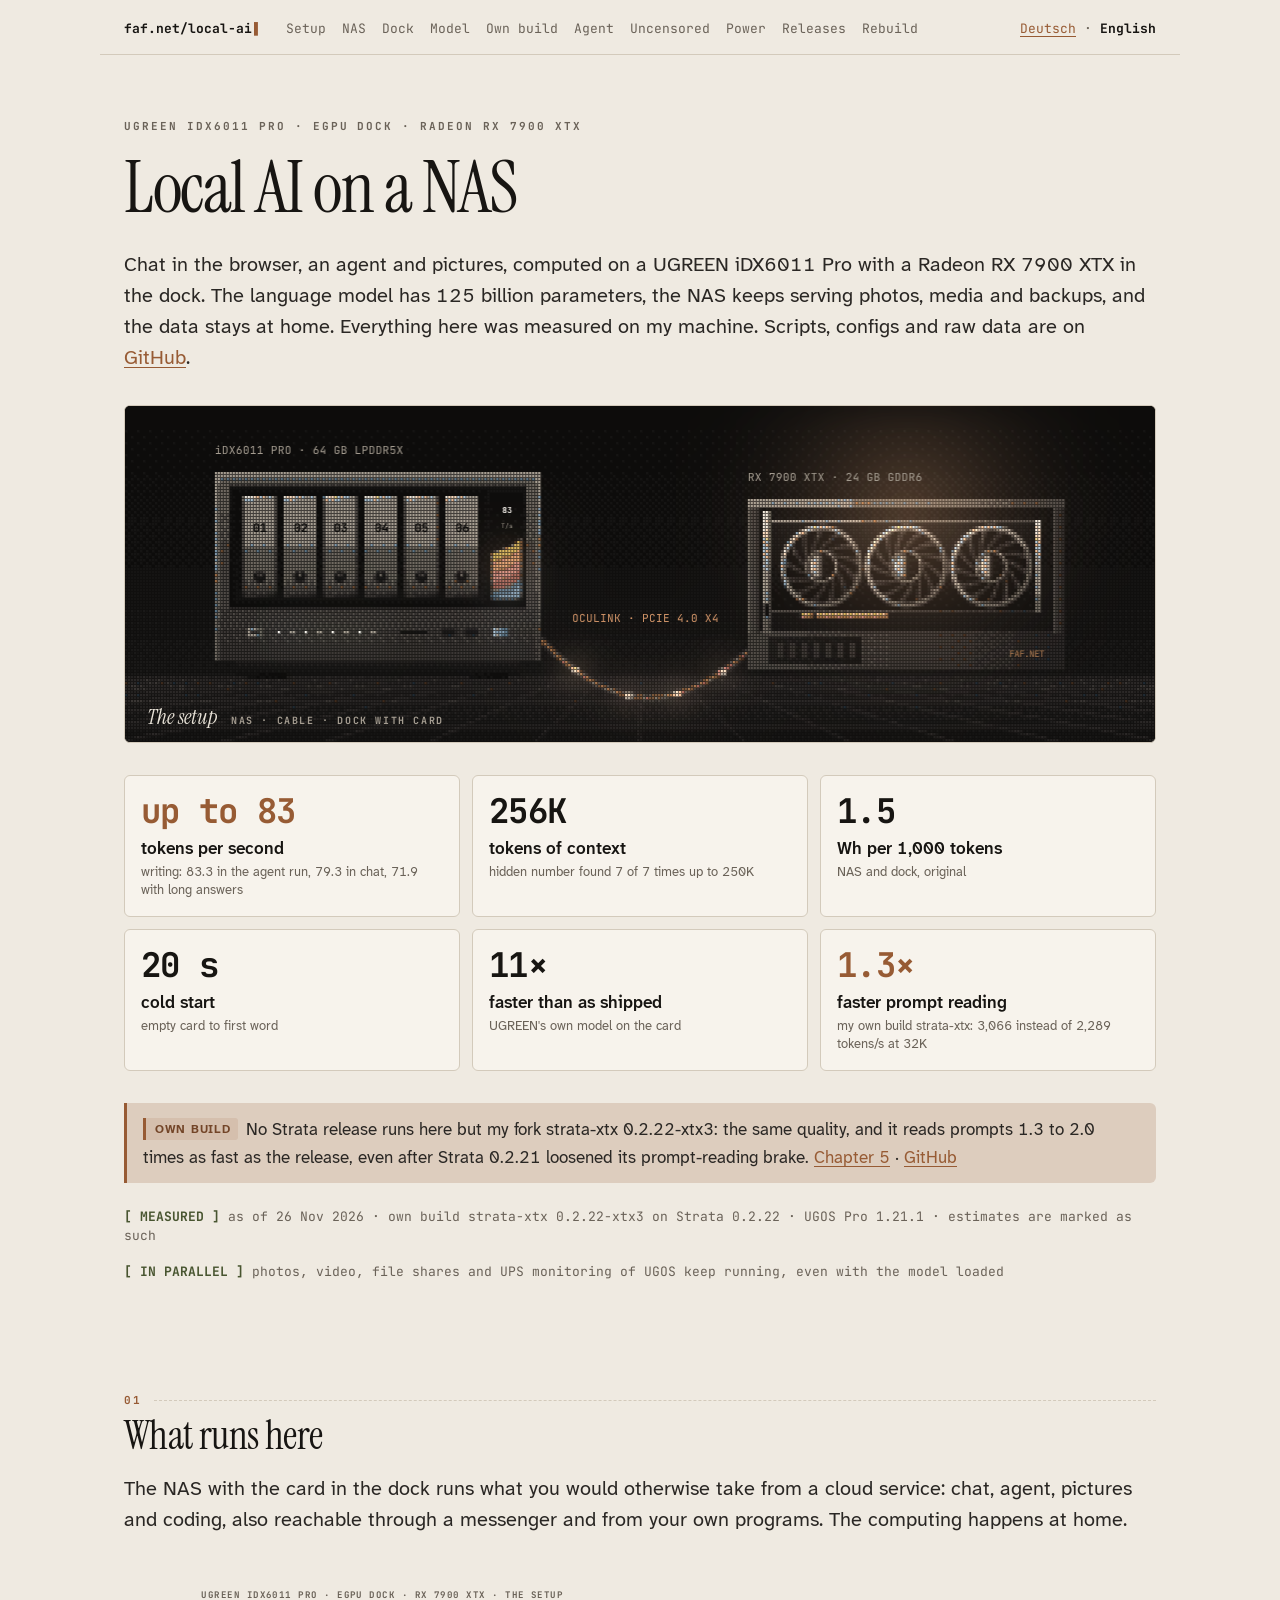
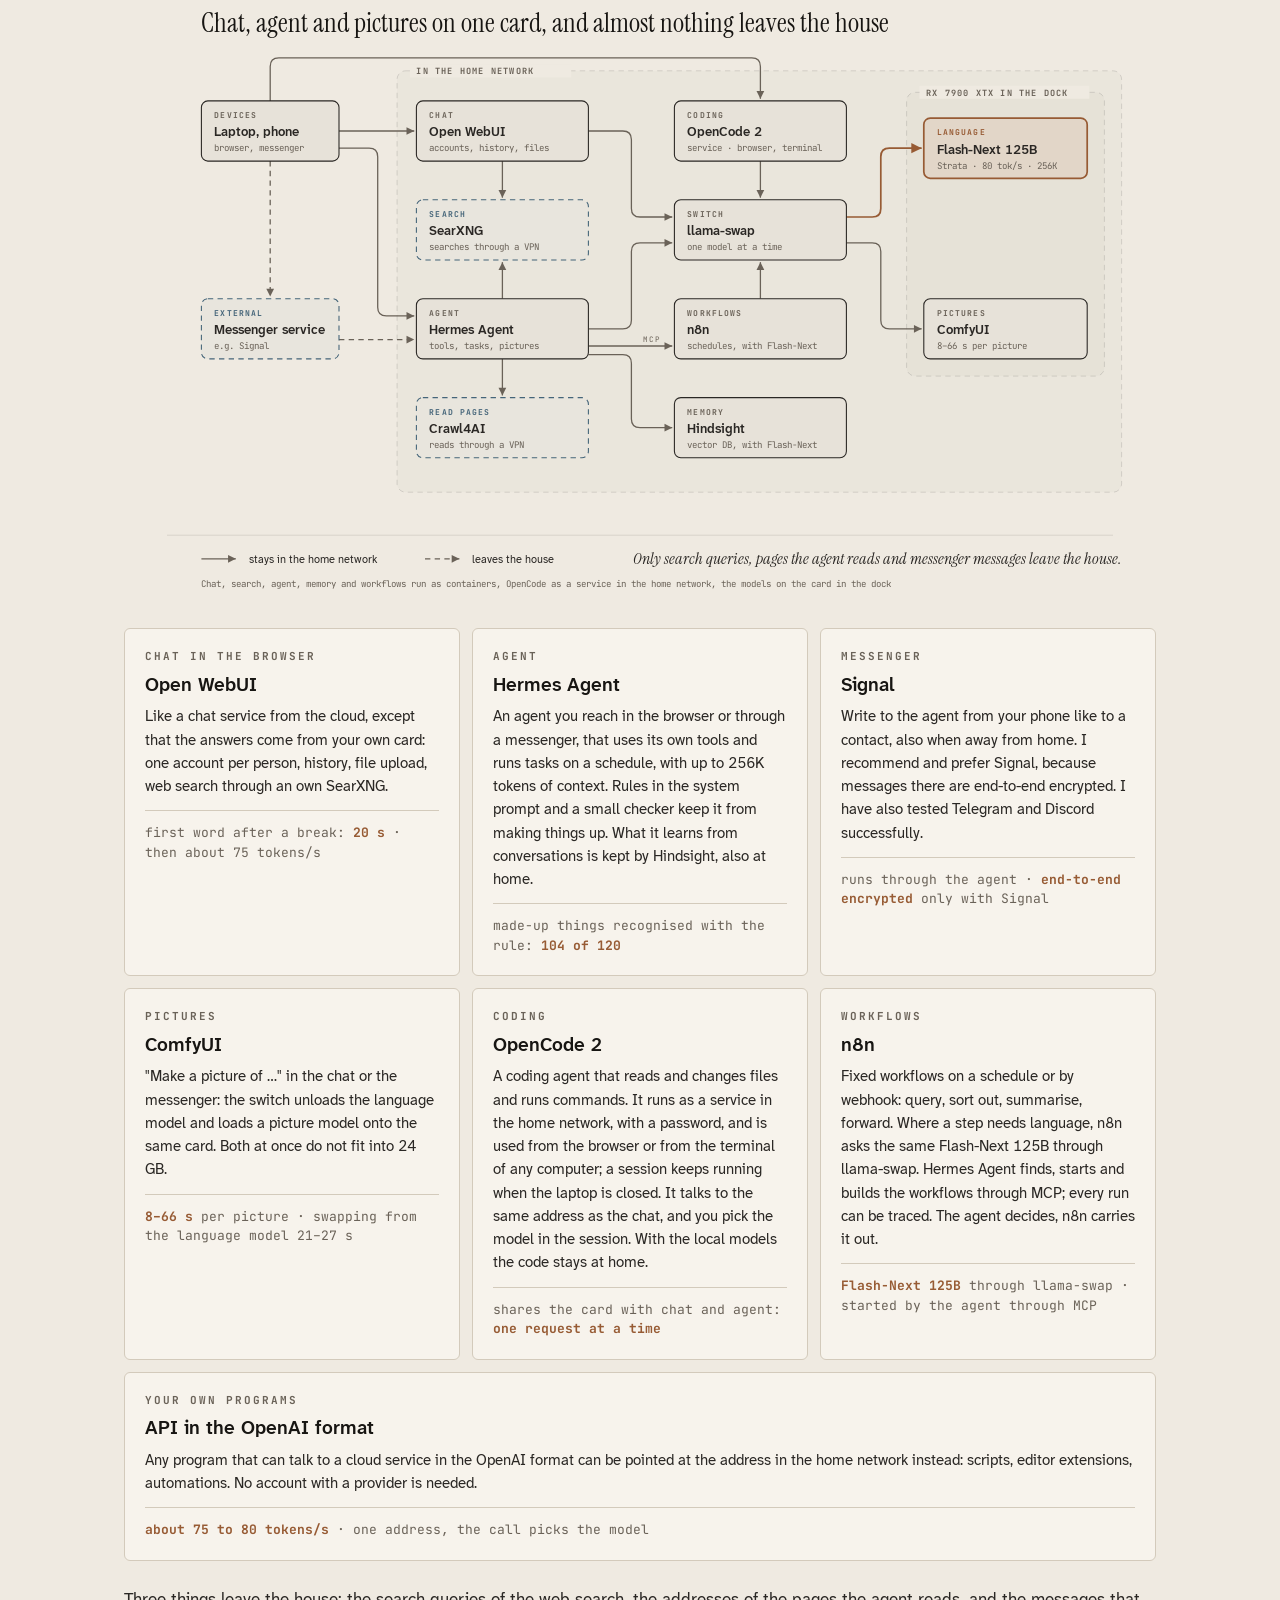
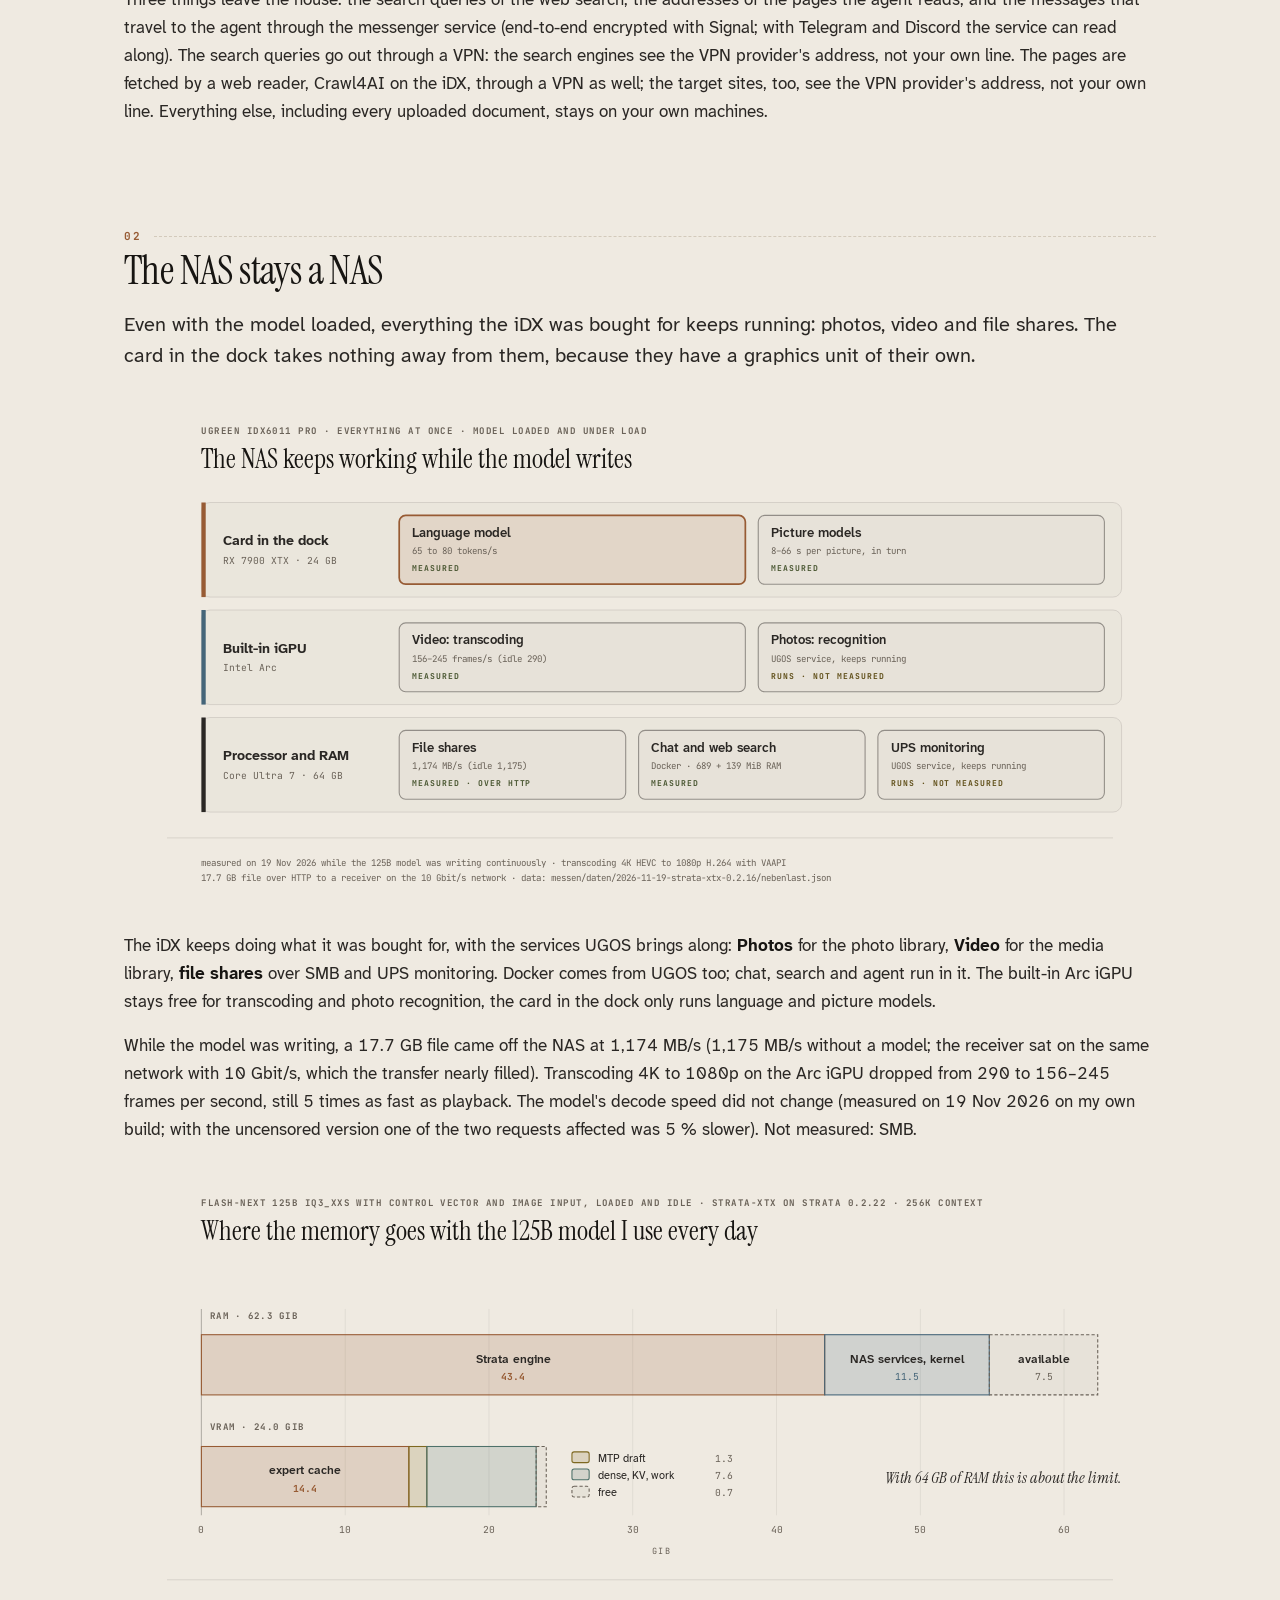
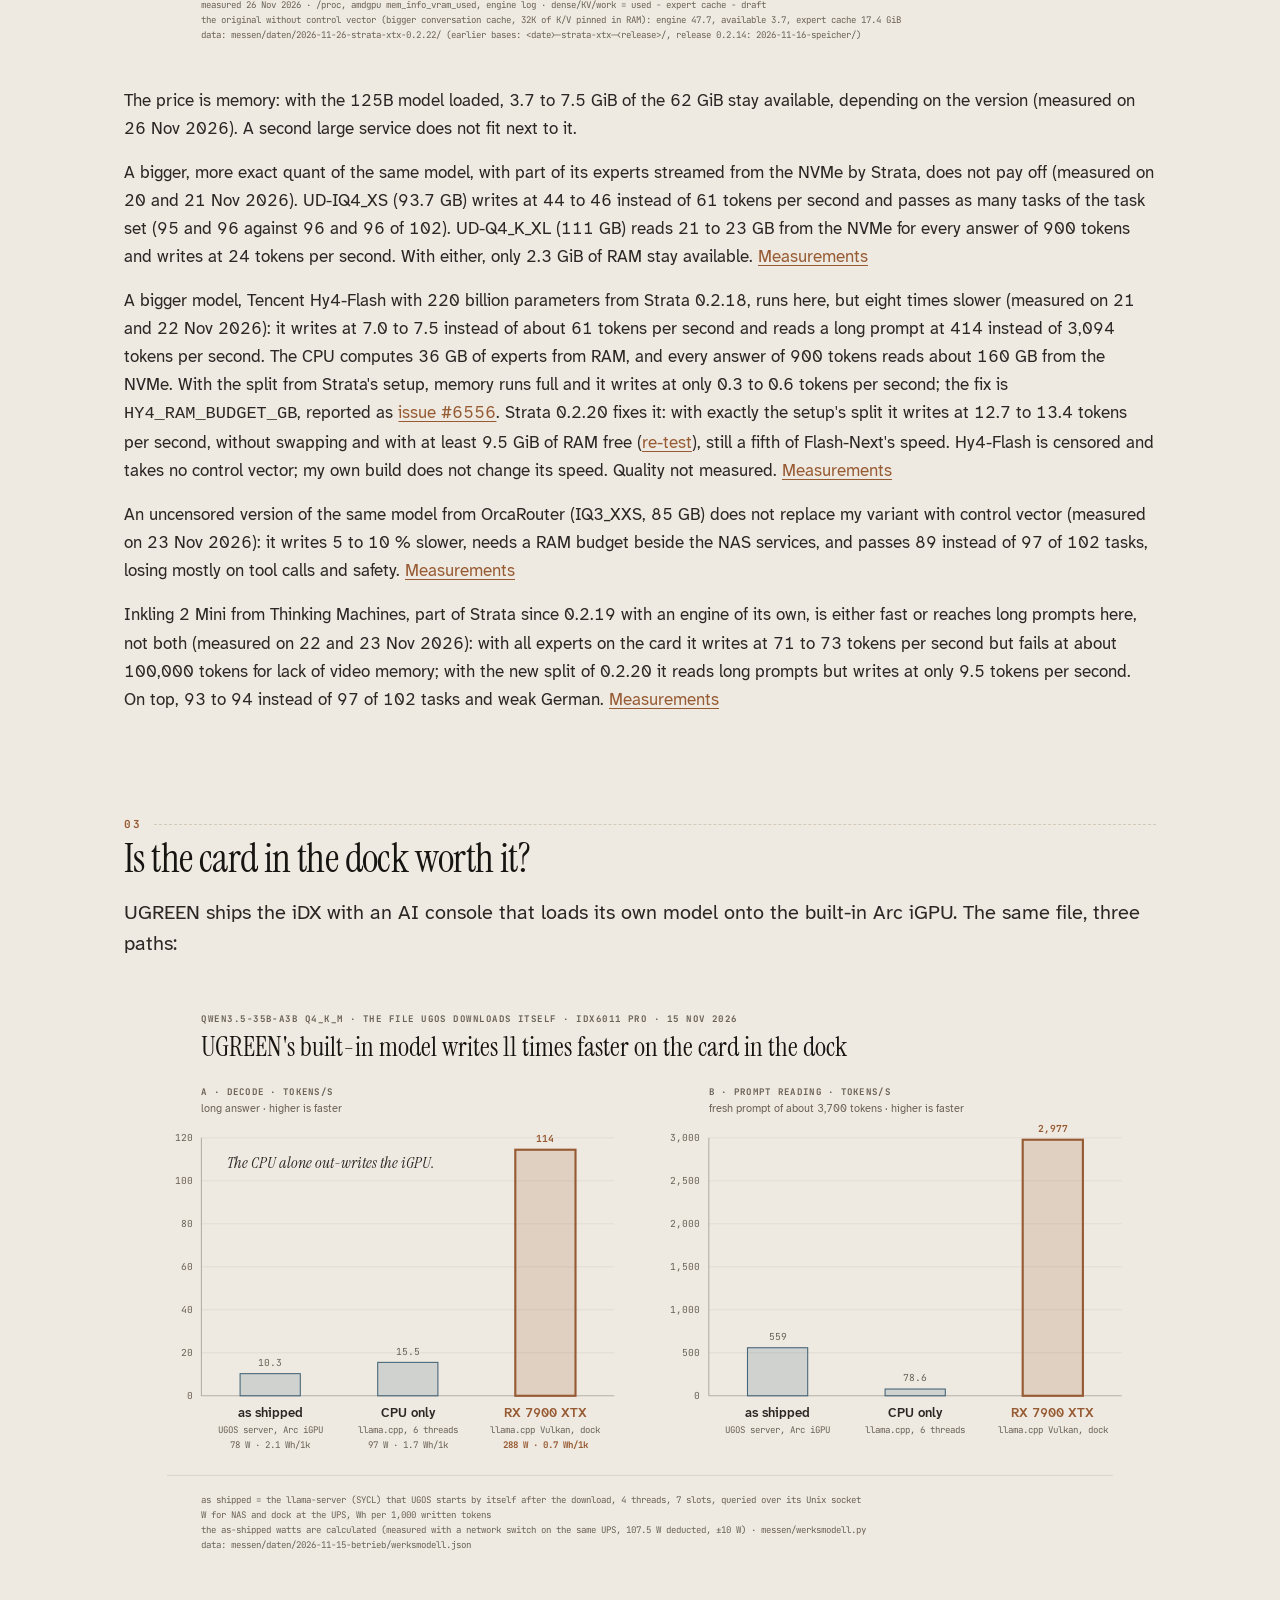
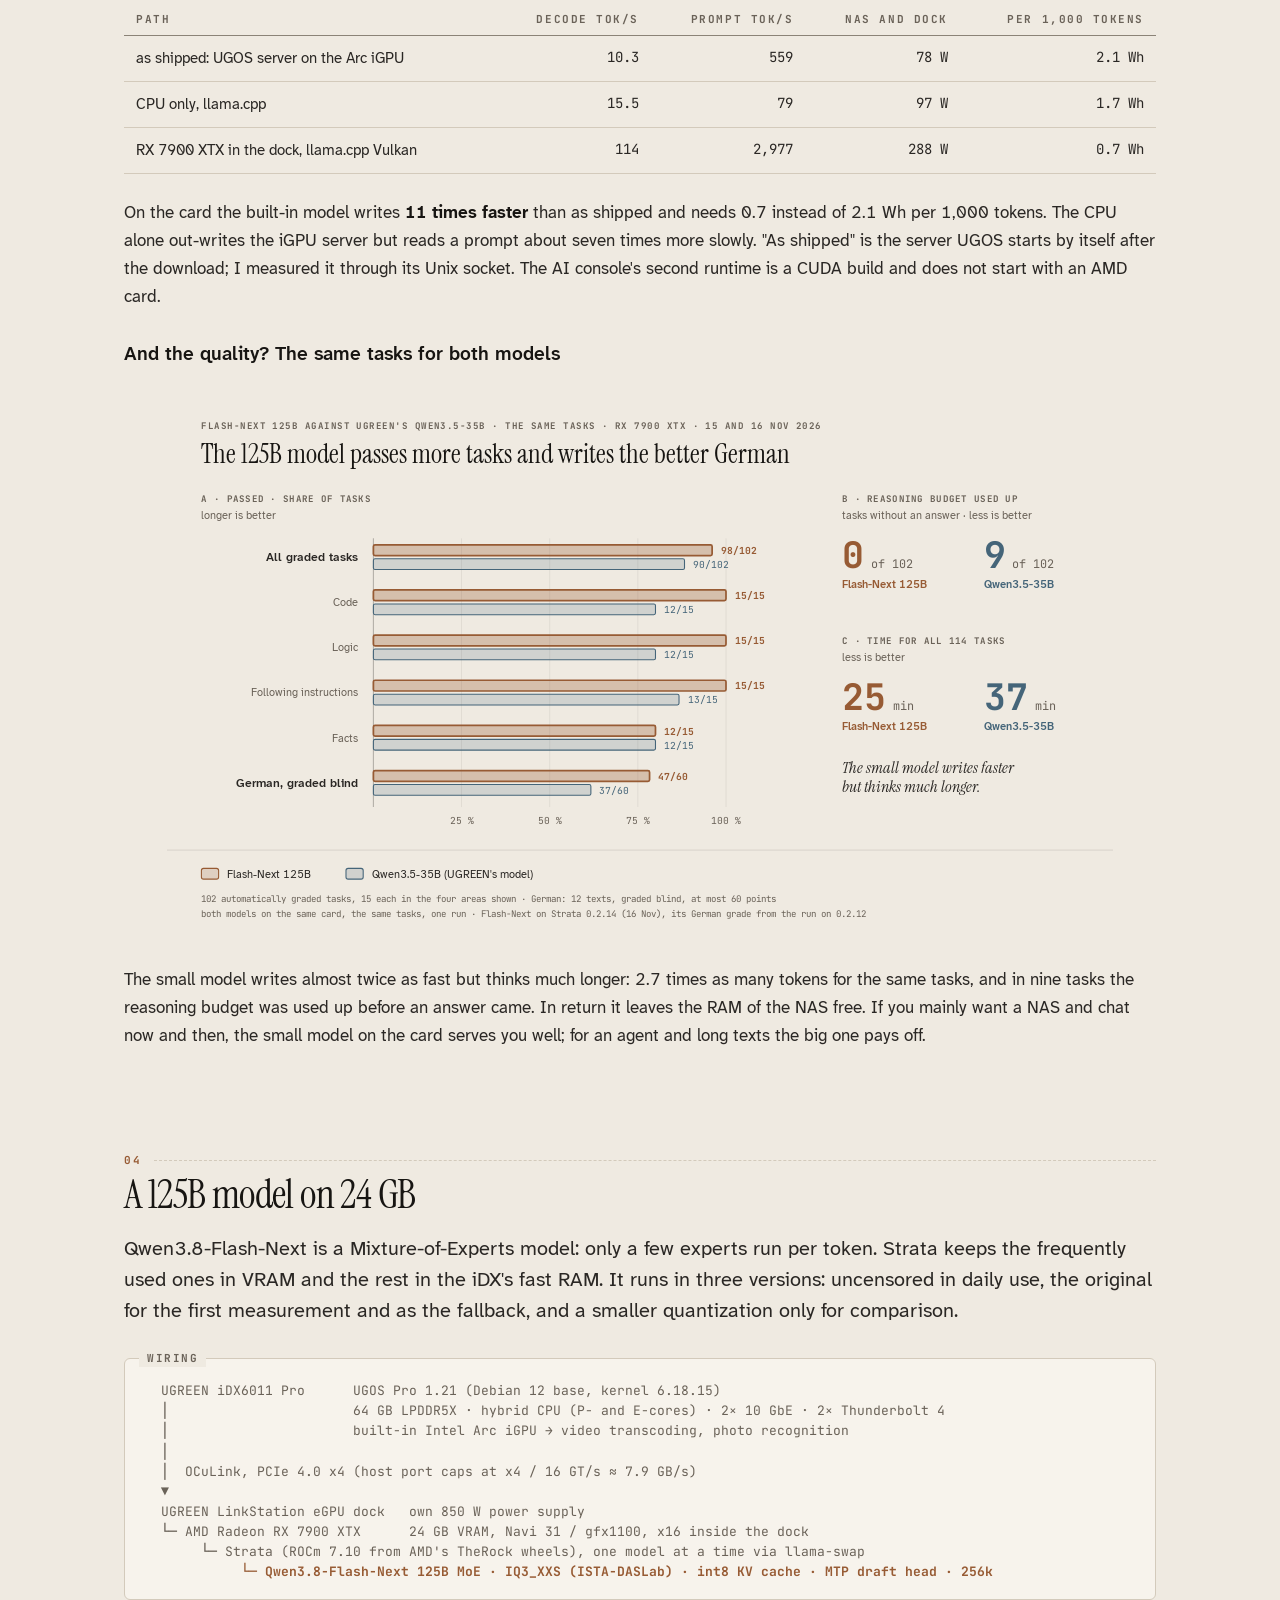
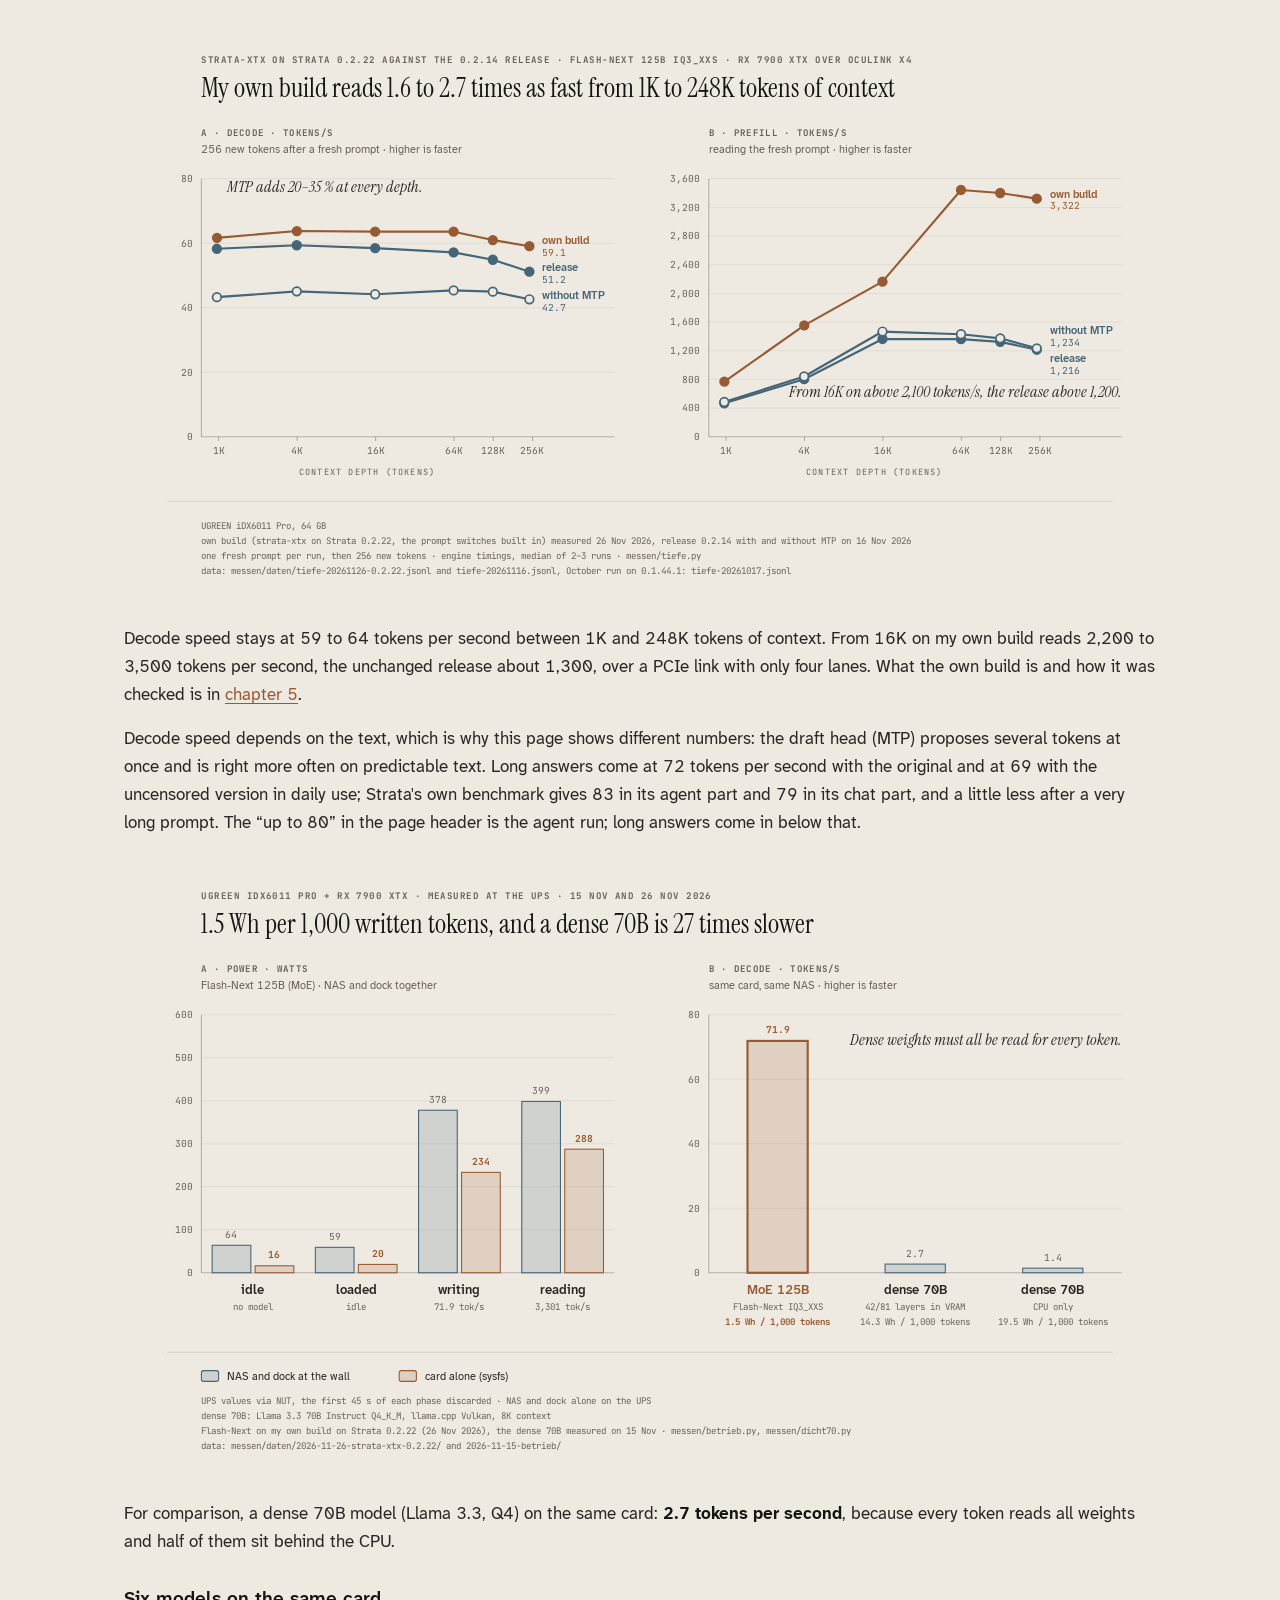
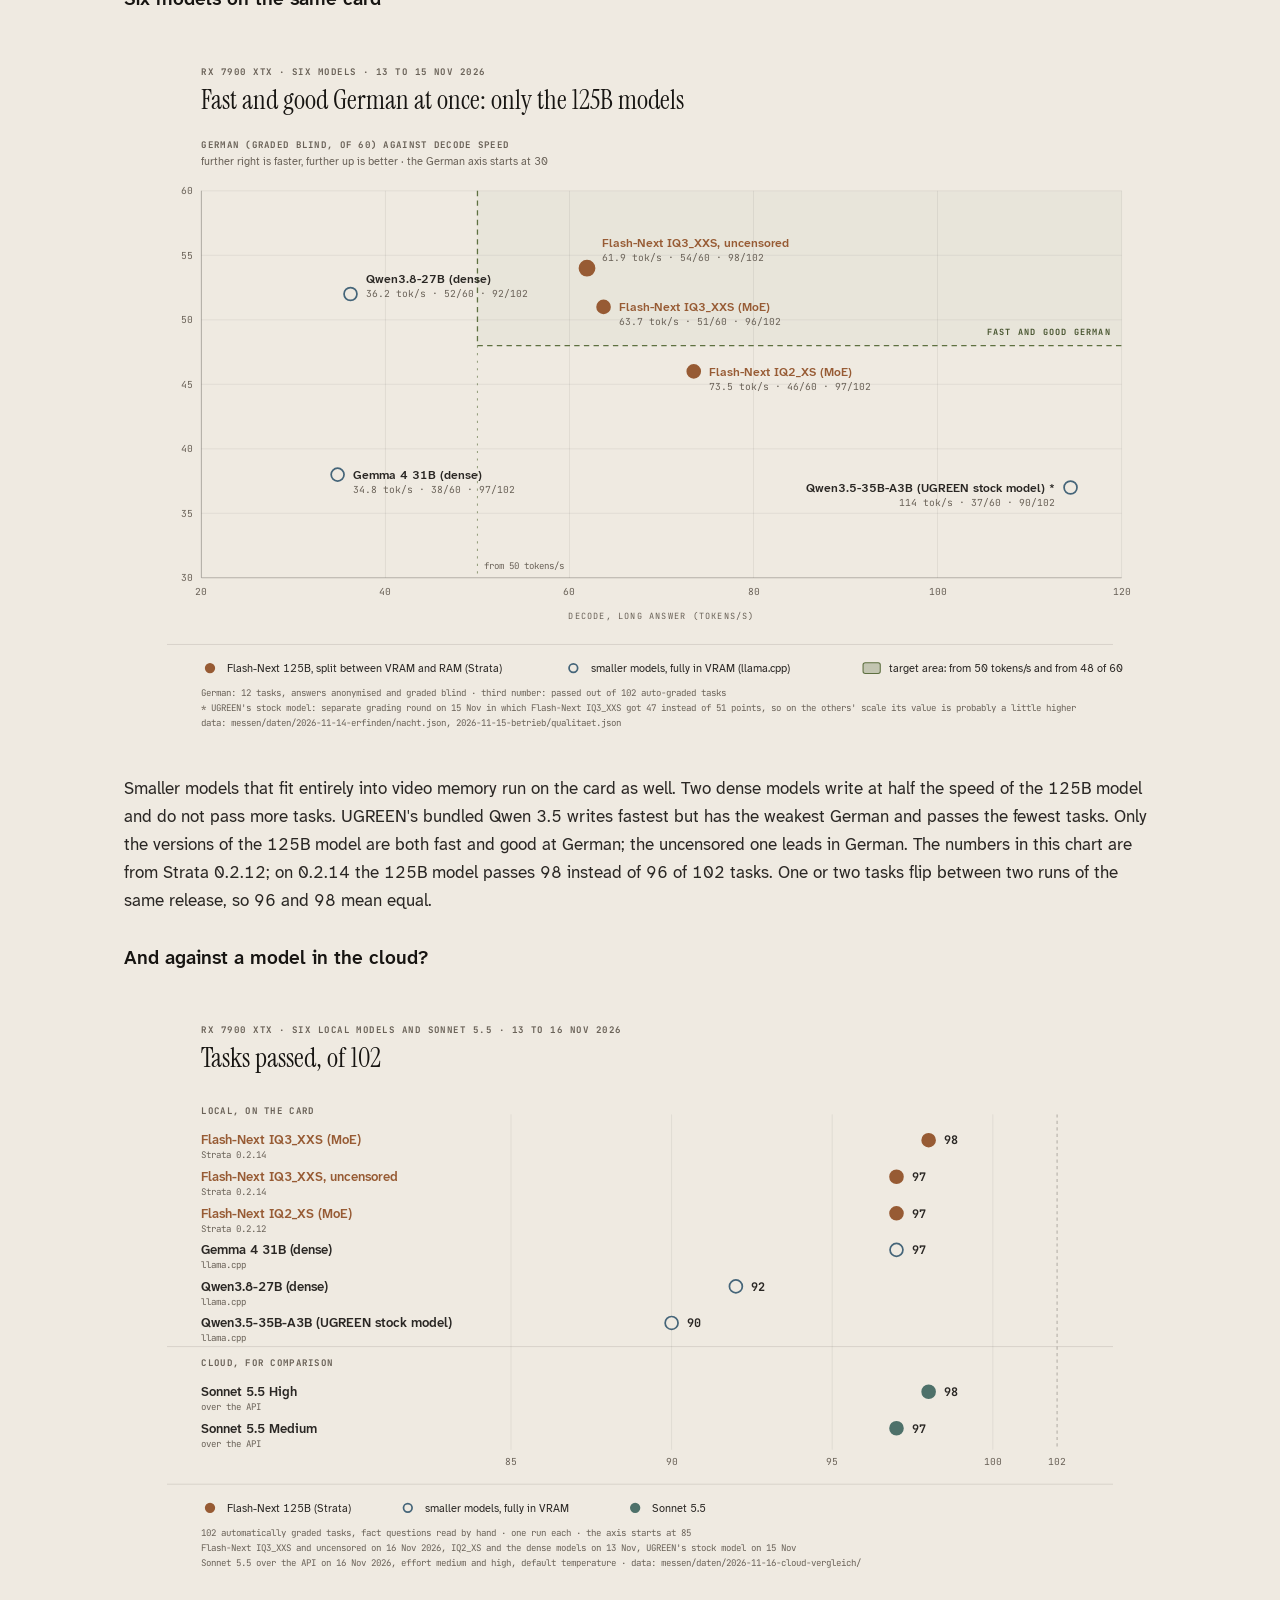
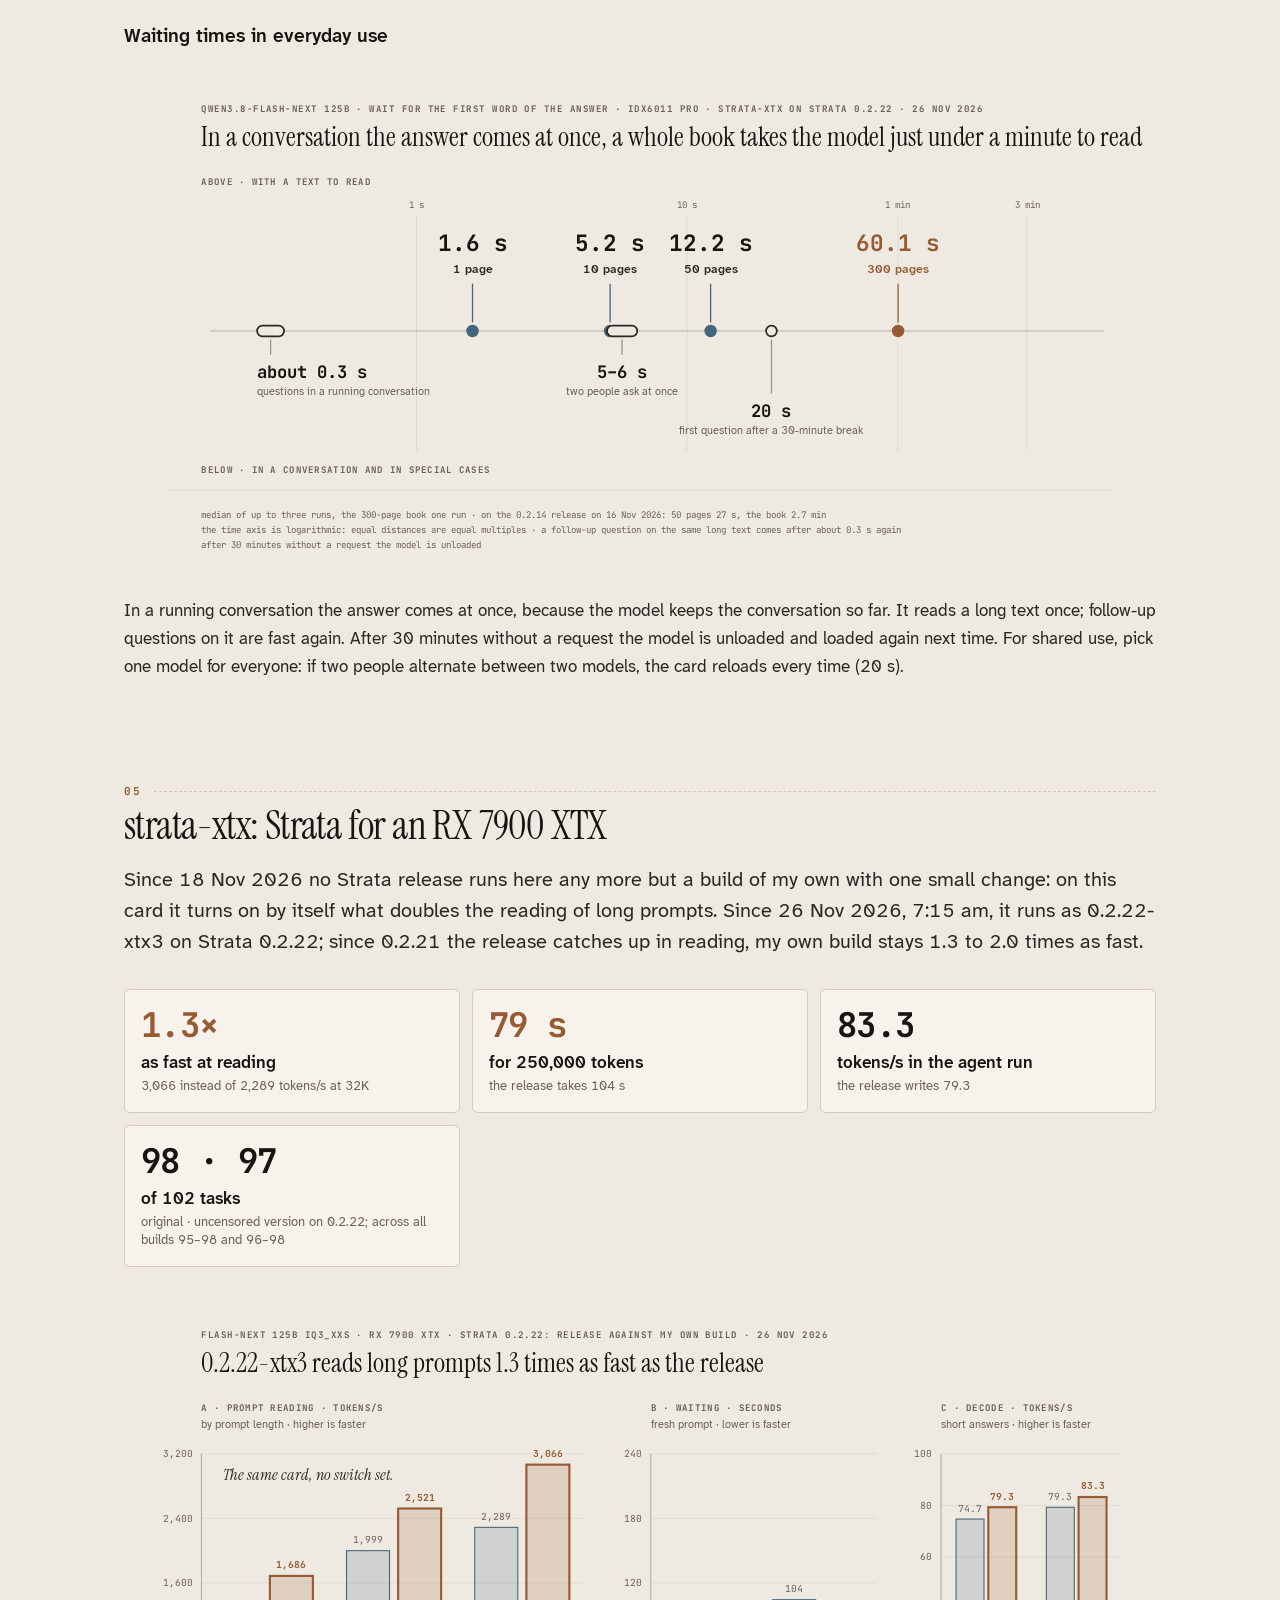
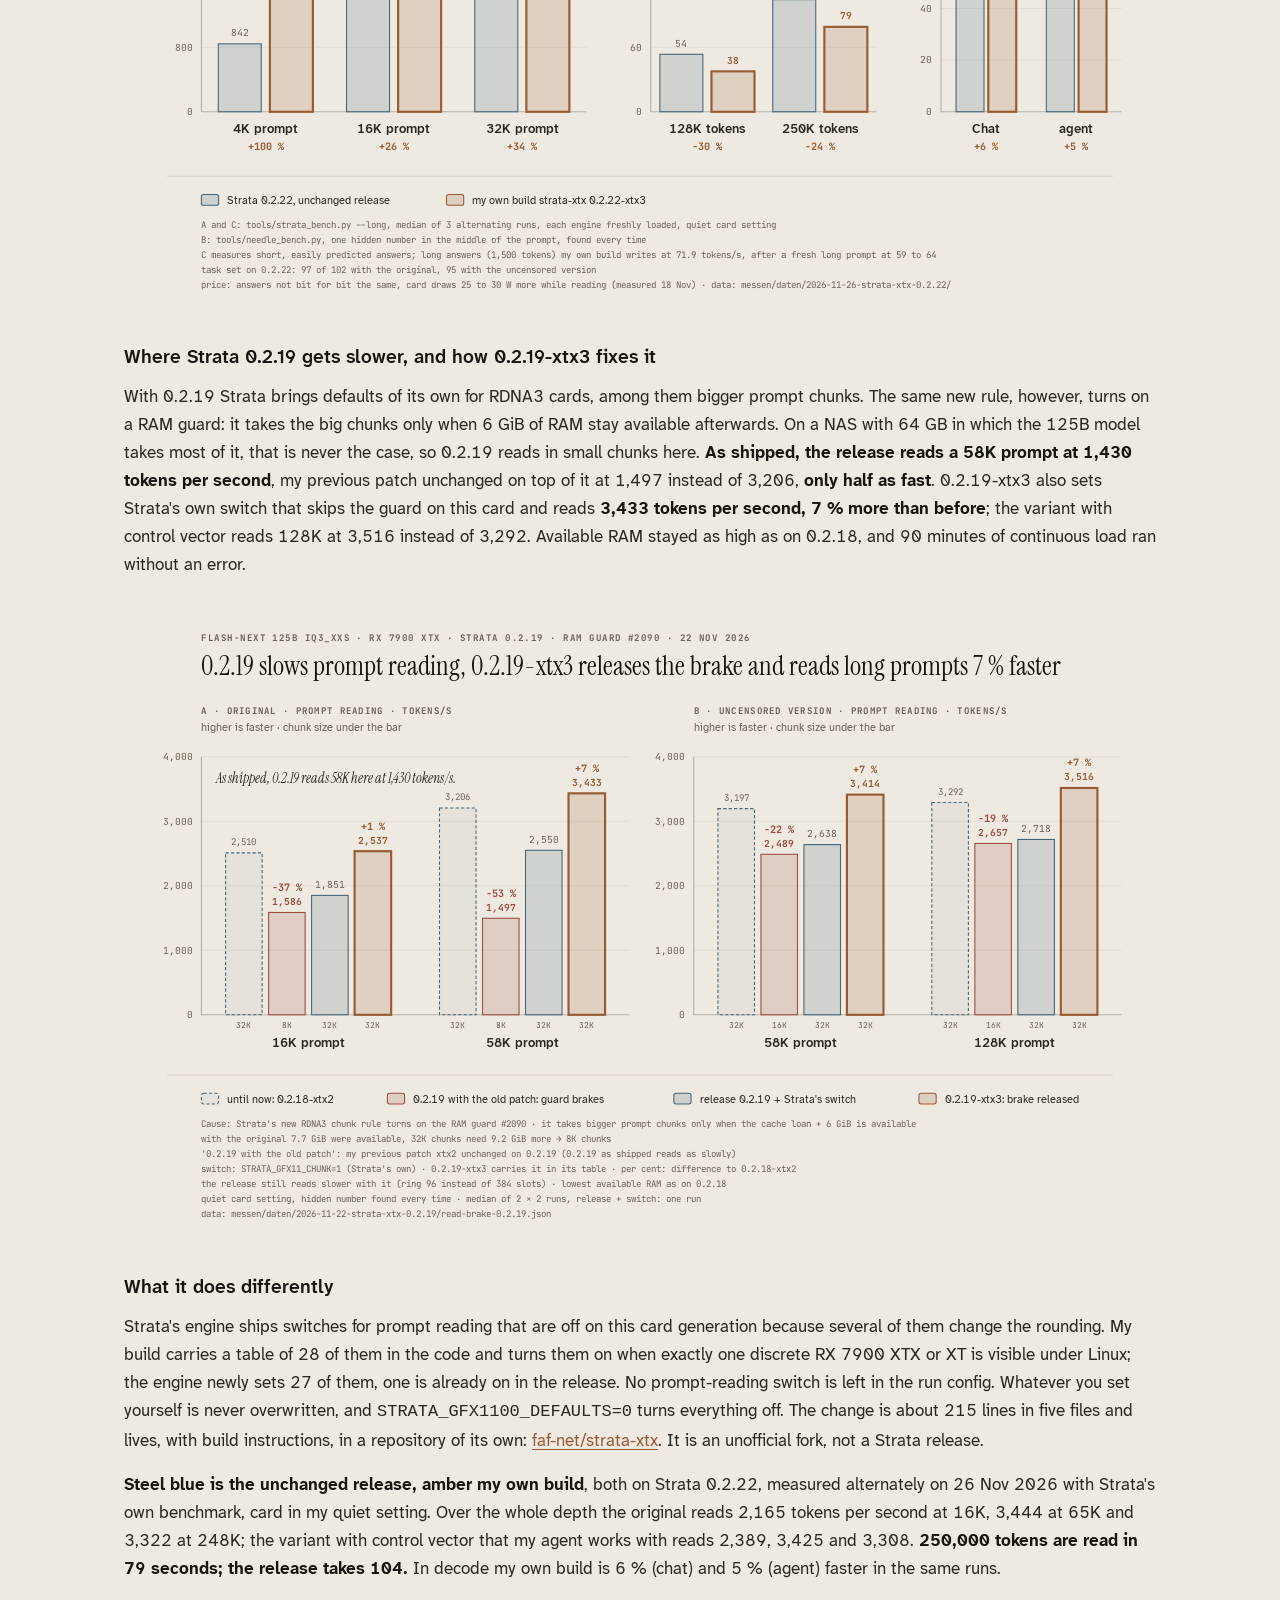
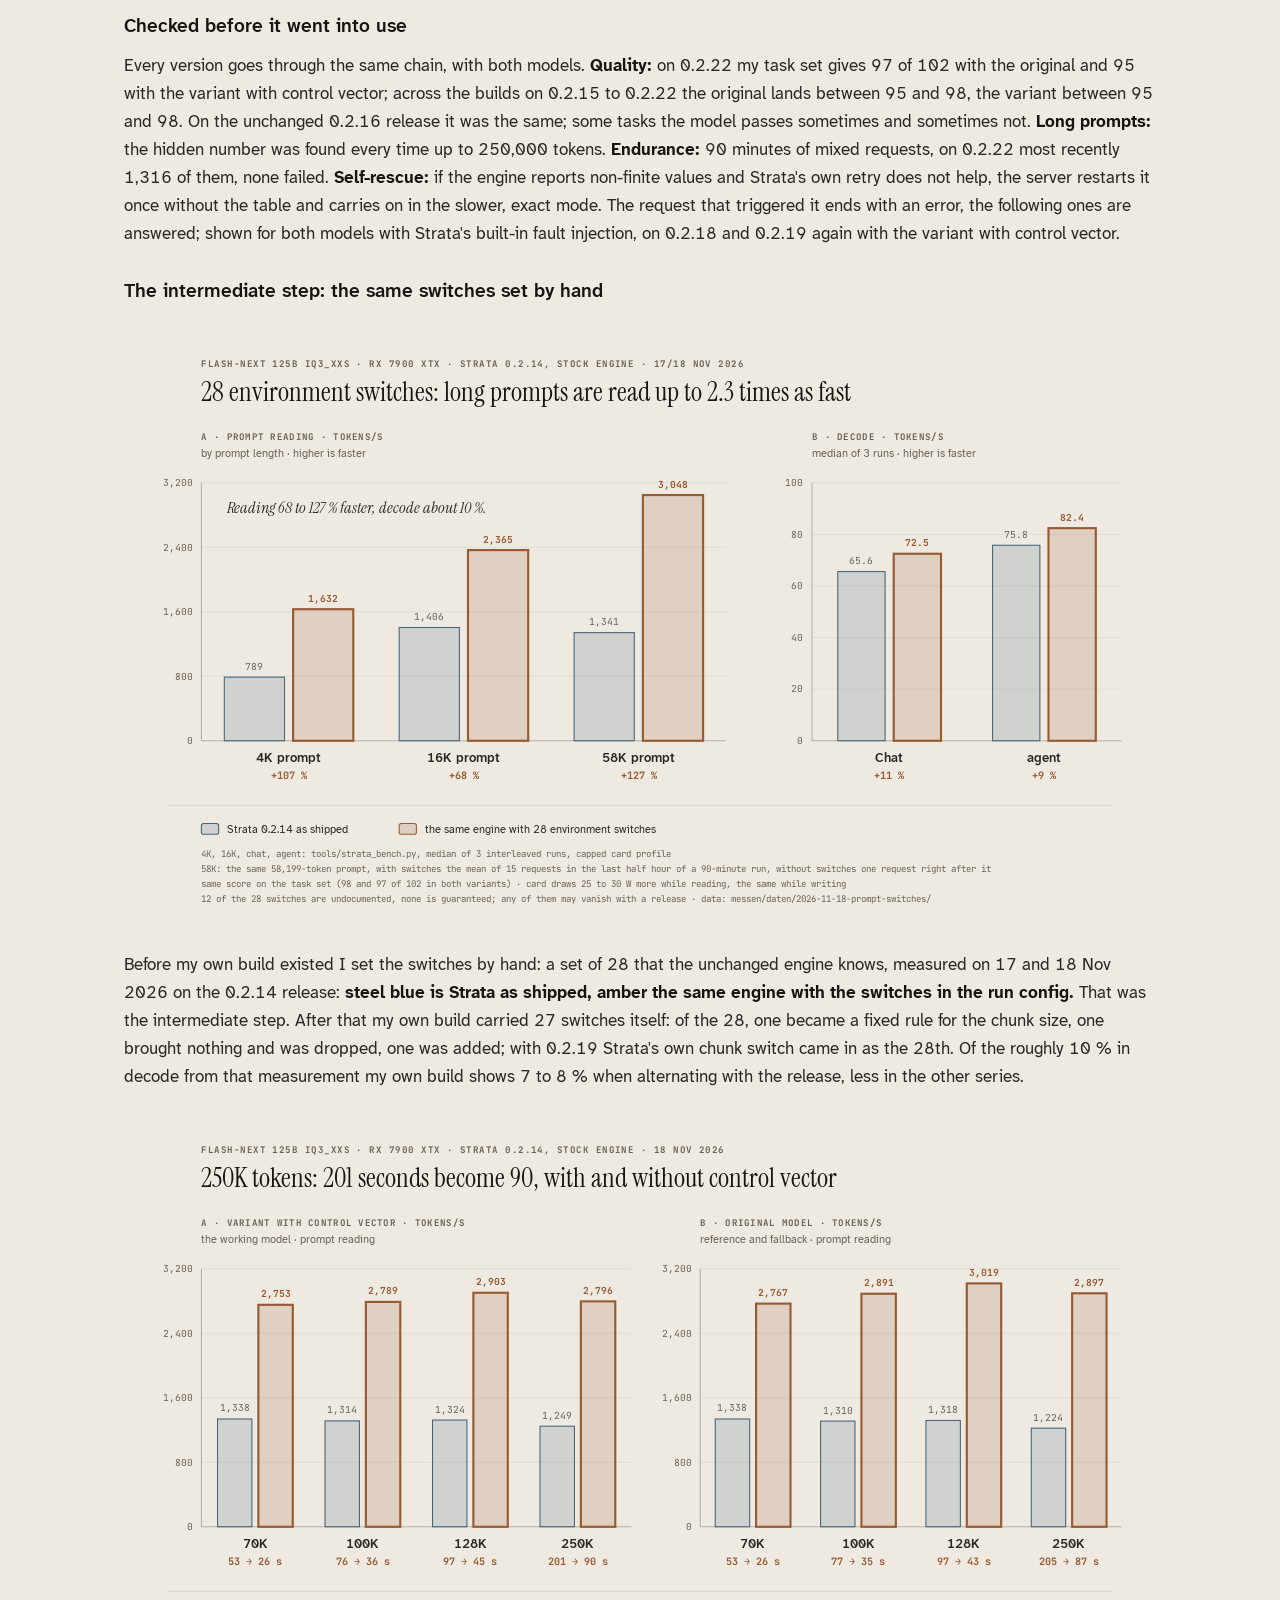
==== commit 72949a82: "Lokale KI: Hindsight-Unterzeile nennt die Vektordatenbank" ====
--- a/local-ai/index.html
+++ b/local-ai/index.html
@@ -41,7 +41,7 @@
   <p class="status"><span class="konsole">[ IN PARALLEL ]</span> photos, video, file shares and UPS monitoring of UGOS keep running, even with the model loaded</p>
 </section>
 <section id="anlage"><div class="nr">01</div><h2>What runs here</h2><p class="vorspann">The NAS with the card in the dock runs what you would otherwise take from a cloud service: chat, agent, pictures and coding, also reachable through a messenger and from your own programs. The computing happens at home.</p>
-<figure class="bild"><div class="rollen"><svg viewBox="0 0 960 600" xmlns="http://www.w3.org/2000/svg" role="img" aria-labelledby="aufbau-en-title aufbau-en-desc"><title id="aufbau-en-title">Chat, agent and pictures on one card, and almost nothing lea</title><desc id="aufbau-en-desc">Laptop and phone talk to Open WebUI and to Hermes Agent in the home network, to the agent also through a messenger service; both ask llama-swap, as does OpenCode 2, which runs as a service in the home network and is used from the browser or the terminal. Hermes starts fixed workflows in n8n through MCP, which in turn ask Flash-Next through llama-swap. What the agent learns from conversations is stored by Hindsight in the home network; the same language model extracts the facts. llama-swap loads either the language model or ComfyUI on the RX 7900 XTX. The agent reads web pages through Crawl4AI on the iDX, which fetches them through a VPN. Only search queries, the pages the agent reads and messenger messages leave the house.</desc><text x="72.0" y="36.0" font-size="8.5" font-family="'JetBrains Mono', Consolas, monospace" font-weight="500" letter-spacing="0.16em" style="fill:var(--gedaempft)">UGREEN IDX6011 PRO · EGPU DOCK · RX 7900 XTX · THE SETUP</text><text x="72.0" y="68.0" font-size="25" font-family="'Instrument Serif', Georgia, serif" style="fill:var(--fett)">Chat, agent and pictures on one card, and almost nothing leaves the house</text><defs><marker id="pf-en" markerWidth="8" markerHeight="8" refX="7" refY="4" orient="auto"><path d="M1,1 L7,4 L1,7 z" style="fill:var(--gedaempft)"/></marker><marker id="pf-en-a" markerWidth="8" markerHeight="8" refX="7" refY="4" orient="auto"><path d="M1,1 L7,4 L1,7 z" style="fill:var(--bernstein)"/></marker></defs><rect x="254" y="104" width="674" height="392" rx="8" fill-opacity="0.025" stroke-opacity="0.16" stroke-width="0.8" stroke-dasharray="5,4" style="fill:var(--schrift);stroke:var(--schrift)"/><rect x="266" y="98" width="150" height="12" style="fill:var(--grund)"/><text x="272.0" y="107.0" font-size="8" font-family="'JetBrains Mono', Consolas, monospace" font-weight="500" letter-spacing="0.14em" style="fill:var(--gedaempft)">IN THE HOME NETWORK</text><rect x="728" y="124" width="184" height="264" rx="8" fill-opacity="0.025" stroke-opacity="0.16" stroke-width="0.8" stroke-dasharray="5,4" style="fill:var(--schrift);stroke:var(--schrift)"/><rect x="740" y="118" width="158" height="12" style="fill:var(--grund)"/><text x="746.0" y="127.0" font-size="8" font-family="'JetBrains Mono', Consolas, monospace" font-weight="500" letter-spacing="0.14em" style="fill:var(--gedaempft)">RX 7900 XTX IN THE DOCK</text><path d="M 200,160 H 270" fill="none" stroke-width="1.2" marker-end="url(#pf-en)" style="stroke:var(--gedaempft)"/><path d="M 200,176 H 228 Q 236,176 236,184 V 324 Q 236,332 244,332 H 270" fill="none" stroke-width="1.2" marker-end="url(#pf-en)" style="stroke:var(--gedaempft)"/><path d="M 136,188 V 314" fill="none" stroke-width="1.2" stroke-dasharray="5,4" marker-end="url(#pf-en)" style="stroke:var(--gedaempft)"/><path d="M 200,354 H 270" fill="none" stroke-width="1.2" stroke-dasharray="5,4" marker-end="url(#pf-en)" style="stroke:var(--gedaempft)"/><path d="M 136,132 V 100 Q 136,92 144,92 H 584 Q 592,92 592,100 V 130" fill="none" stroke-width="1.2" marker-end="url(#pf-en)" style="stroke:var(--gedaempft)"/><path d="M 352,188 V 222" fill="none" stroke-width="1.2" marker-end="url(#pf-en)" style="stroke:var(--gedaempft)"/><path d="M 352,316 V 282" fill="none" stroke-width="1.2" marker-end="url(#pf-en)" style="stroke:var(--gedaempft)"/><path d="M 352,372 V 406" fill="none" stroke-width="1.2" marker-end="url(#pf-en)" style="stroke:var(--gedaempft)"/><path d="M 432,160 H 464 Q 472,160 472,168 V 232 Q 472,240 480,240 H 510" fill="none" stroke-width="1.2" marker-end="url(#pf-en)" style="stroke:var(--gedaempft)"/><path d="M 432,344 H 464 Q 472,344 472,336 V 272 Q 472,264 480,264 H 510" fill="none" stroke-width="1.2" marker-end="url(#pf-en)" style="stroke:var(--gedaempft)"/><path d="M 432,360 H 510" fill="none" stroke-width="1.2" marker-end="url(#pf-en)" style="stroke:var(--gedaempft)"/><path d="M 432,368 H 464 Q 472,368 472,376 V 428 Q 472,436 480,436 H 510" fill="none" stroke-width="1.2" marker-end="url(#pf-en)" style="stroke:var(--gedaempft)"/><path d="M 592,316 V 282" fill="none" stroke-width="1.2" marker-end="url(#pf-en)" style="stroke:var(--gedaempft)"/><path d="M 592,188 V 222" fill="none" stroke-width="1.2" marker-end="url(#pf-en)" style="stroke:var(--gedaempft)"/><path d="M 672,240 H 696 Q 704,240 704,232 V 184 Q 704,176 712,176 H 742" fill="none" stroke-width="1.6" marker-end="url(#pf-en-a)" style="stroke:var(--bernstein)"/><path d="M 672,264 H 696 Q 704,264 704,272 V 336 Q 704,344 712,344 H 742" fill="none" stroke-width="1.2" marker-end="url(#pf-en)" style="stroke:var(--gedaempft)"/><rect x="72" y="132" width="128" height="56" rx="6" style="fill:var(--grund)"/><rect x="72" y="132" width="128" height="56" rx="6" fill-opacity="0.04" stroke-width="1" style="fill:var(--schrift);stroke:var(--schrift)"/><text x="84.0" y="148.0" font-size="7.5" font-family="'JetBrains Mono', Consolas, monospace" font-weight="500" letter-spacing="0.14em" style="fill:var(--gedaempft)">DEVICES</text><text x="84.0" y="165.0" font-size="12" font-family="'Atkinson Hyperlegible Next', 'Segoe UI', sans-serif" font-weight="600" style="fill:var(--schrift)">Laptop, phone</text><text x="84.0" y="179.0" font-size="8.5" font-family="'JetBrains Mono', Consolas, monospace" style="fill:var(--gedaempft)">browser, messenger</text><rect x="72" y="316" width="128" height="56" rx="6" style="fill:var(--grund)"/><rect x="72" y="316" width="128" height="56" rx="6" fill-opacity="0.04" stroke-width="1" stroke-dasharray="5,4" style="fill:var(--stahl);stroke:var(--stahl)"/><text x="84.0" y="332.0" font-size="7.5" font-family="'JetBrains Mono', Consolas, monospace" font-weight="500" letter-spacing="0.14em" style="fill:var(--stahl)">EXTERNAL</text><text x="84.0" y="349.0" font-size="12" font-family="'Atkinson Hyperlegible Next', 'Segoe UI', sans-serif" font-weight="600" style="fill:var(--schrift)">Messenger service</text><text x="84.0" y="363.0" font-size="8.5" font-family="'JetBrains Mono', Consolas, monospace" style="fill:var(--gedaempft)">e.g. Signal</text><text x="491.0" y="356.0" font-size="7" font-family="'JetBrains Mono', Consolas, monospace" text-anchor="middle" letter-spacing="0.1em" style="fill:var(--gedaempft)">MCP</text><rect x="512" y="316" width="160" height="56" rx="6" style="fill:var(--grund)"/><rect x="512" y="316" width="160" height="56" rx="6" fill-opacity="0.04" stroke-width="1" style="fill:var(--schrift);stroke:var(--schrift)"/><text x="524.0" y="332.0" font-size="7.5" font-family="'JetBrains Mono', Consolas, monospace" font-weight="500" letter-spacing="0.14em" style="fill:var(--gedaempft)">WORKFLOWS</text><text x="524.0" y="349.0" font-size="12" font-family="'Atkinson Hyperlegible Next', 'Segoe UI', sans-serif" font-weight="600" style="fill:var(--schrift)">n8n</text><text x="524.0" y="363.0" font-size="8.5" font-family="'JetBrains Mono', Consolas, monospace" style="fill:var(--gedaempft)">schedules, with Flash-Next</text><rect x="512" y="408" width="160" height="56" rx="6" style="fill:var(--grund)"/><rect x="512" y="408" width="160" height="56" rx="6" fill-opacity="0.04" stroke-width="1" style="fill:var(--schrift);stroke:var(--schrift)"/><text x="524.0" y="424.0" font-size="7.5" font-family="'JetBrains Mono', Consolas, monospace" font-weight="500" letter-spacing="0.14em" style="fill:var(--gedaempft)">MEMORY</text><text x="524.0" y="441.0" font-size="12" font-family="'Atkinson Hyperlegible Next', 'Segoe UI', sans-serif" font-weight="600" style="fill:var(--schrift)">Hindsight</text><text x="524.0" y="455.0" font-size="8.5" font-family="'JetBrains Mono', Consolas, monospace" style="fill:var(--gedaempft)">facts, with Flash-Next</text><rect x="512" y="132" width="160" height="56" rx="6" style="fill:var(--grund)"/><rect x="512" y="132" width="160" height="56" rx="6" fill-opacity="0.04" stroke-width="1" style="fill:var(--schrift);stroke:var(--schrift)"/><text x="524.0" y="148.0" font-size="7.5" font-family="'JetBrains Mono', Consolas, monospace" font-weight="500" letter-spacing="0.14em" style="fill:var(--gedaempft)">CODING</text><text x="524.0" y="165.0" font-size="12" font-family="'Atkinson Hyperlegible Next', 'Segoe UI', sans-serif" font-weight="600" style="fill:var(--schrift)">OpenCode 2</text><text x="524.0" y="179.0" font-size="8.5" font-family="'JetBrains Mono', Consolas, monospace" style="fill:var(--gedaempft)">service · browser, terminal</text><rect x="272" y="132" width="160" height="56" rx="6" style="fill:var(--grund)"/><rect x="272" y="132" width="160" height="56" rx="6" fill-opacity="0.04" stroke-width="1" style="fill:var(--schrift);stroke:var(--schrift)"/><text x="284.0" y="148.0" font-size="7.5" font-family="'JetBrains Mono', Consolas, monospace" font-weight="500" letter-spacing="0.14em" style="fill:var(--gedaempft)">CHAT</text><text x="284.0" y="165.0" font-size="12" font-family="'Atkinson Hyperlegible Next', 'Segoe UI', sans-serif" font-weight="600" style="fill:var(--schrift)">Open WebUI</text><text x="284.0" y="179.0" font-size="8.5" font-family="'JetBrains Mono', Consolas, monospace" style="fill:var(--gedaempft)">accounts, history, files</text><rect x="272" y="224" width="160" height="56" rx="6" style="fill:var(--grund)"/><rect x="272" y="224" width="160" height="56" rx="6" fill-opacity="0.04" stroke-width="1" stroke-dasharray="5,4" style="fill:var(--stahl);stroke:var(--stahl)"/><text x="284.0" y="240.0" font-size="7.5" font-family="'JetBrains Mono', Consolas, monospace" font-weight="500" letter-spacing="0.14em" style="fill:var(--stahl)">SEARCH</text><text x="284.0" y="257.0" font-size="12" font-family="'Atkinson Hyperlegible Next', 'Segoe UI', sans-serif" font-weight="600" style="fill:var(--schrift)">SearXNG</text><text x="284.0" y="271.0" font-size="8.5" font-family="'JetBrains Mono', Consolas, monospace" style="fill:var(--gedaempft)">searches through a VPN</text><rect x="272" y="316" width="160" height="56" rx="6" style="fill:var(--grund)"/><rect x="272" y="316" width="160" height="56" rx="6" fill-opacity="0.04" stroke-width="1" style="fill:var(--schrift);stroke:var(--schrift)"/><text x="284.0" y="332.0" font-size="7.5" font-family="'JetBrains Mono', Consolas, monospace" font-weight="500" letter-spacing="0.14em" style="fill:var(--gedaempft)">AGENT</text><text x="284.0" y="349.0" font-size="12" font-family="'Atkinson Hyperlegible Next', 'Segoe UI', sans-serif" font-weight="600" style="fill:var(--schrift)">Hermes Agent</text><text x="284.0" y="363.0" font-size="8.5" font-family="'JetBrains Mono', Consolas, monospace" style="fill:var(--gedaempft)">tools, tasks, pictures</text><rect x="272" y="408" width="160" height="56" rx="6" style="fill:var(--grund)"/><rect x="272" y="408" width="160" height="56" rx="6" fill-opacity="0.04" stroke-width="1" stroke-dasharray="5,4" style="fill:var(--stahl);stroke:var(--stahl)"/><text x="284.0" y="424.0" font-size="7.5" font-family="'JetBrains Mono', Consolas, monospace" font-weight="500" letter-spacing="0.14em" style="fill:var(--stahl)">READ PAGES</text><text x="284.0" y="441.0" font-size="12" font-family="'Atkinson Hyperlegible Next', 'Segoe UI', sans-serif" font-weight="600" style="fill:var(--schrift)">Crawl4AI</text><text x="284.0" y="455.0" font-size="8.5" font-family="'JetBrains Mono', Consolas, monospace" style="fill:var(--gedaempft)">reads through a VPN</text><rect x="512" y="224" width="160" height="56" rx="6" style="fill:var(--grund)"/><rect x="512" y="224" width="160" height="56" rx="6" fill-opacity="0.04" stroke-width="1" style="fill:var(--schrift);stroke:var(--schrift)"/><text x="524.0" y="240.0" font-size="7.5" font-family="'JetBrains Mono', Consolas, monospace" font-weight="500" letter-spacing="0.14em" style="fill:var(--gedaempft)">SWITCH</text><text x="524.0" y="257.0" font-size="12" font-family="'Atkinson Hyperlegible Next', 'Segoe UI', sans-serif" font-weight="600" style="fill:var(--schrift)">llama-swap</text><text x="524.0" y="271.0" font-size="8.5" font-family="'JetBrains Mono', Consolas, monospace" style="fill:var(--gedaempft)">one model at a time</text><rect x="744" y="148" width="152" height="56" rx="6" style="fill:var(--grund)"/><rect x="744" y="148" width="152" height="56" rx="6" fill-opacity="0.14" stroke-width="1.6" style="fill:var(--bernstein);stroke:var(--bernstein)"/><text x="756.0" y="164.0" font-size="7.5" font-family="'JetBrains Mono', Consolas, monospace" font-weight="500" letter-spacing="0.14em" style="fill:var(--bernstein)">LANGUAGE</text><text x="756.0" y="181.0" font-size="12" font-family="'Atkinson Hyperlegible Next', 'Segoe UI', sans-serif" font-weight="600" style="fill:var(--schrift)">Flash-Next 125B</text><text x="756.0" y="195.0" font-size="8.5" font-family="'JetBrains Mono', Consolas, monospace" style="fill:var(--gedaempft)">Strata · 80 tok/s · 256K</text><rect x="744" y="316" width="152" height="56" rx="6" style="fill:var(--grund)"/><rect x="744" y="316" width="152" height="56" rx="6" fill-opacity="0.04" stroke-width="1" style="fill:var(--schrift);stroke:var(--schrift)"/><text x="756.0" y="332.0" font-size="7.5" font-family="'JetBrains Mono', Consolas, monospace" font-weight="500" letter-spacing="0.14em" style="fill:var(--gedaempft)">PICTURES</text><text x="756.0" y="349.0" font-size="12" font-family="'Atkinson Hyperlegible Next', 'Segoe UI', sans-serif" font-weight="600" style="fill:var(--schrift)">ComfyUI</text><text x="756.0" y="363.0" font-size="8.5" font-family="'JetBrains Mono', Consolas, monospace" style="fill:var(--gedaempft)">8–66 s per picture</text><line x1="40.0" y1="536.0" x2="920.0" y2="536.0" stroke-opacity="0.14" stroke-width="0.8" style="stroke:var(--schrift)"/><path d="M 72,558 H 104" fill="none" stroke-width="1.2" marker-end="url(#pf-en)" style="stroke:var(--gedaempft)"/><text x="116.0" y="562.0" font-size="10" font-family="'Atkinson Hyperlegible Next', 'Segoe UI', sans-serif" style="fill:var(--schrift)">stays in the home network</text><path d="M 280,558 H 312" fill="none" stroke-width="1.2" stroke-dasharray="5,4" marker-end="url(#pf-en)" style="stroke:var(--gedaempft)"/><text x="324.0" y="562.0" font-size="10" font-family="'Atkinson Hyperlegible Next', 'Segoe UI', sans-serif" style="fill:var(--schrift)">leaves the house</text><text x="928.0" y="563.0" font-size="15" font-family="'Instrument Serif', Georgia, serif" text-anchor="end" font-style="italic" style="fill:var(--schrift)">Only search queries, pages the agent reads and messenger messages leave the house.</text><text x="72.0" y="584.0" font-size="8.5" font-family="'JetBrains Mono', Consolas, monospace" style="fill:var(--gedaempft)">Chat, search, agent, memory and workflows run as containers, OpenCode as a service in the home network, the models on the card in the dock</text></svg></div></figure>
+<figure class="bild"><div class="rollen"><svg viewBox="0 0 960 600" xmlns="http://www.w3.org/2000/svg" role="img" aria-labelledby="aufbau-en-title aufbau-en-desc"><title id="aufbau-en-title">Chat, agent and pictures on one card, and almost nothing lea</title><desc id="aufbau-en-desc">Laptop and phone talk to Open WebUI and to Hermes Agent in the home network, to the agent also through a messenger service; both ask llama-swap, as does OpenCode 2, which runs as a service in the home network and is used from the browser or the terminal. Hermes starts fixed workflows in n8n through MCP, which in turn ask Flash-Next through llama-swap. What the agent learns from conversations is stored by Hindsight in the home network; the same language model extracts the facts. llama-swap loads either the language model or ComfyUI on the RX 7900 XTX. The agent reads web pages through Crawl4AI on the iDX, which fetches them through a VPN. Only search queries, the pages the agent reads and messenger messages leave the house.</desc><text x="72.0" y="36.0" font-size="8.5" font-family="'JetBrains Mono', Consolas, monospace" font-weight="500" letter-spacing="0.16em" style="fill:var(--gedaempft)">UGREEN IDX6011 PRO · EGPU DOCK · RX 7900 XTX · THE SETUP</text><text x="72.0" y="68.0" font-size="25" font-family="'Instrument Serif', Georgia, serif" style="fill:var(--fett)">Chat, agent and pictures on one card, and almost nothing leaves the house</text><defs><marker id="pf-en" markerWidth="8" markerHeight="8" refX="7" refY="4" orient="auto"><path d="M1,1 L7,4 L1,7 z" style="fill:var(--gedaempft)"/></marker><marker id="pf-en-a" markerWidth="8" markerHeight="8" refX="7" refY="4" orient="auto"><path d="M1,1 L7,4 L1,7 z" style="fill:var(--bernstein)"/></marker></defs><rect x="254" y="104" width="674" height="392" rx="8" fill-opacity="0.025" stroke-opacity="0.16" stroke-width="0.8" stroke-dasharray="5,4" style="fill:var(--schrift);stroke:var(--schrift)"/><rect x="266" y="98" width="150" height="12" style="fill:var(--grund)"/><text x="272.0" y="107.0" font-size="8" font-family="'JetBrains Mono', Consolas, monospace" font-weight="500" letter-spacing="0.14em" style="fill:var(--gedaempft)">IN THE HOME NETWORK</text><rect x="728" y="124" width="184" height="264" rx="8" fill-opacity="0.025" stroke-opacity="0.16" stroke-width="0.8" stroke-dasharray="5,4" style="fill:var(--schrift);stroke:var(--schrift)"/><rect x="740" y="118" width="158" height="12" style="fill:var(--grund)"/><text x="746.0" y="127.0" font-size="8" font-family="'JetBrains Mono', Consolas, monospace" font-weight="500" letter-spacing="0.14em" style="fill:var(--gedaempft)">RX 7900 XTX IN THE DOCK</text><path d="M 200,160 H 270" fill="none" stroke-width="1.2" marker-end="url(#pf-en)" style="stroke:var(--gedaempft)"/><path d="M 200,176 H 228 Q 236,176 236,184 V 324 Q 236,332 244,332 H 270" fill="none" stroke-width="1.2" marker-end="url(#pf-en)" style="stroke:var(--gedaempft)"/><path d="M 136,188 V 314" fill="none" stroke-width="1.2" stroke-dasharray="5,4" marker-end="url(#pf-en)" style="stroke:var(--gedaempft)"/><path d="M 200,354 H 270" fill="none" stroke-width="1.2" stroke-dasharray="5,4" marker-end="url(#pf-en)" style="stroke:var(--gedaempft)"/><path d="M 136,132 V 100 Q 136,92 144,92 H 584 Q 592,92 592,100 V 130" fill="none" stroke-width="1.2" marker-end="url(#pf-en)" style="stroke:var(--gedaempft)"/><path d="M 352,188 V 222" fill="none" stroke-width="1.2" marker-end="url(#pf-en)" style="stroke:var(--gedaempft)"/><path d="M 352,316 V 282" fill="none" stroke-width="1.2" marker-end="url(#pf-en)" style="stroke:var(--gedaempft)"/><path d="M 352,372 V 406" fill="none" stroke-width="1.2" marker-end="url(#pf-en)" style="stroke:var(--gedaempft)"/><path d="M 432,160 H 464 Q 472,160 472,168 V 232 Q 472,240 480,240 H 510" fill="none" stroke-width="1.2" marker-end="url(#pf-en)" style="stroke:var(--gedaempft)"/><path d="M 432,344 H 464 Q 472,344 472,336 V 272 Q 472,264 480,264 H 510" fill="none" stroke-width="1.2" marker-end="url(#pf-en)" style="stroke:var(--gedaempft)"/><path d="M 432,360 H 510" fill="none" stroke-width="1.2" marker-end="url(#pf-en)" style="stroke:var(--gedaempft)"/><path d="M 432,368 H 464 Q 472,368 472,376 V 428 Q 472,436 480,436 H 510" fill="none" stroke-width="1.2" marker-end="url(#pf-en)" style="stroke:var(--gedaempft)"/><path d="M 592,316 V 282" fill="none" stroke-width="1.2" marker-end="url(#pf-en)" style="stroke:var(--gedaempft)"/><path d="M 592,188 V 222" fill="none" stroke-width="1.2" marker-end="url(#pf-en)" style="stroke:var(--gedaempft)"/><path d="M 672,240 H 696 Q 704,240 704,232 V 184 Q 704,176 712,176 H 742" fill="none" stroke-width="1.6" marker-end="url(#pf-en-a)" style="stroke:var(--bernstein)"/><path d="M 672,264 H 696 Q 704,264 704,272 V 336 Q 704,344 712,344 H 742" fill="none" stroke-width="1.2" marker-end="url(#pf-en)" style="stroke:var(--gedaempft)"/><rect x="72" y="132" width="128" height="56" rx="6" style="fill:var(--grund)"/><rect x="72" y="132" width="128" height="56" rx="6" fill-opacity="0.04" stroke-width="1" style="fill:var(--schrift);stroke:var(--schrift)"/><text x="84.0" y="148.0" font-size="7.5" font-family="'JetBrains Mono', Consolas, monospace" font-weight="500" letter-spacing="0.14em" style="fill:var(--gedaempft)">DEVICES</text><text x="84.0" y="165.0" font-size="12" font-family="'Atkinson Hyperlegible Next', 'Segoe UI', sans-serif" font-weight="600" style="fill:var(--schrift)">Laptop, phone</text><text x="84.0" y="179.0" font-size="8.5" font-family="'JetBrains Mono', Consolas, monospace" style="fill:var(--gedaempft)">browser, messenger</text><rect x="72" y="316" width="128" height="56" rx="6" style="fill:var(--grund)"/><rect x="72" y="316" width="128" height="56" rx="6" fill-opacity="0.04" stroke-width="1" stroke-dasharray="5,4" style="fill:var(--stahl);stroke:var(--stahl)"/><text x="84.0" y="332.0" font-size="7.5" font-family="'JetBrains Mono', Consolas, monospace" font-weight="500" letter-spacing="0.14em" style="fill:var(--stahl)">EXTERNAL</text><text x="84.0" y="349.0" font-size="12" font-family="'Atkinson Hyperlegible Next', 'Segoe UI', sans-serif" font-weight="600" style="fill:var(--schrift)">Messenger service</text><text x="84.0" y="363.0" font-size="8.5" font-family="'JetBrains Mono', Consolas, monospace" style="fill:var(--gedaempft)">e.g. Signal</text><text x="491.0" y="356.0" font-size="7" font-family="'JetBrains Mono', Consolas, monospace" text-anchor="middle" letter-spacing="0.1em" style="fill:var(--gedaempft)">MCP</text><rect x="512" y="316" width="160" height="56" rx="6" style="fill:var(--grund)"/><rect x="512" y="316" width="160" height="56" rx="6" fill-opacity="0.04" stroke-width="1" style="fill:var(--schrift);stroke:var(--schrift)"/><text x="524.0" y="332.0" font-size="7.5" font-family="'JetBrains Mono', Consolas, monospace" font-weight="500" letter-spacing="0.14em" style="fill:var(--gedaempft)">WORKFLOWS</text><text x="524.0" y="349.0" font-size="12" font-family="'Atkinson Hyperlegible Next', 'Segoe UI', sans-serif" font-weight="600" style="fill:var(--schrift)">n8n</text><text x="524.0" y="363.0" font-size="8.5" font-family="'JetBrains Mono', Consolas, monospace" style="fill:var(--gedaempft)">schedules, with Flash-Next</text><rect x="512" y="408" width="160" height="56" rx="6" style="fill:var(--grund)"/><rect x="512" y="408" width="160" height="56" rx="6" fill-opacity="0.04" stroke-width="1" style="fill:var(--schrift);stroke:var(--schrift)"/><text x="524.0" y="424.0" font-size="7.5" font-family="'JetBrains Mono', Consolas, monospace" font-weight="500" letter-spacing="0.14em" style="fill:var(--gedaempft)">MEMORY</text><text x="524.0" y="441.0" font-size="12" font-family="'Atkinson Hyperlegible Next', 'Segoe UI', sans-serif" font-weight="600" style="fill:var(--schrift)">Hindsight</text><text x="524.0" y="455.0" font-size="8.5" font-family="'JetBrains Mono', Consolas, monospace" style="fill:var(--gedaempft)">vector DB, with Flash-Next</text><rect x="512" y="132" width="160" height="56" rx="6" style="fill:var(--grund)"/><rect x="512" y="132" width="160" height="56" rx="6" fill-opacity="0.04" stroke-width="1" style="fill:var(--schrift);stroke:var(--schrift)"/><text x="524.0" y="148.0" font-size="7.5" font-family="'JetBrains Mono', Consolas, monospace" font-weight="500" letter-spacing="0.14em" style="fill:var(--gedaempft)">CODING</text><text x="524.0" y="165.0" font-size="12" font-family="'Atkinson Hyperlegible Next', 'Segoe UI', sans-serif" font-weight="600" style="fill:var(--schrift)">OpenCode 2</text><text x="524.0" y="179.0" font-size="8.5" font-family="'JetBrains Mono', Consolas, monospace" style="fill:var(--gedaempft)">service · browser, terminal</text><rect x="272" y="132" width="160" height="56" rx="6" style="fill:var(--grund)"/><rect x="272" y="132" width="160" height="56" rx="6" fill-opacity="0.04" stroke-width="1" style="fill:var(--schrift);stroke:var(--schrift)"/><text x="284.0" y="148.0" font-size="7.5" font-family="'JetBrains Mono', Consolas, monospace" font-weight="500" letter-spacing="0.14em" style="fill:var(--gedaempft)">CHAT</text><text x="284.0" y="165.0" font-size="12" font-family="'Atkinson Hyperlegible Next', 'Segoe UI', sans-serif" font-weight="600" style="fill:var(--schrift)">Open WebUI</text><text x="284.0" y="179.0" font-size="8.5" font-family="'JetBrains Mono', Consolas, monospace" style="fill:var(--gedaempft)">accounts, history, files</text><rect x="272" y="224" width="160" height="56" rx="6" style="fill:var(--grund)"/><rect x="272" y="224" width="160" height="56" rx="6" fill-opacity="0.04" stroke-width="1" stroke-dasharray="5,4" style="fill:var(--stahl);stroke:var(--stahl)"/><text x="284.0" y="240.0" font-size="7.5" font-family="'JetBrains Mono', Consolas, monospace" font-weight="500" letter-spacing="0.14em" style="fill:var(--stahl)">SEARCH</text><text x="284.0" y="257.0" font-size="12" font-family="'Atkinson Hyperlegible Next', 'Segoe UI', sans-serif" font-weight="600" style="fill:var(--schrift)">SearXNG</text><text x="284.0" y="271.0" font-size="8.5" font-family="'JetBrains Mono', Consolas, monospace" style="fill:var(--gedaempft)">searches through a VPN</text><rect x="272" y="316" width="160" height="56" rx="6" style="fill:var(--grund)"/><rect x="272" y="316" width="160" height="56" rx="6" fill-opacity="0.04" stroke-width="1" style="fill:var(--schrift);stroke:var(--schrift)"/><text x="284.0" y="332.0" font-size="7.5" font-family="'JetBrains Mono', Consolas, monospace" font-weight="500" letter-spacing="0.14em" style="fill:var(--gedaempft)">AGENT</text><text x="284.0" y="349.0" font-size="12" font-family="'Atkinson Hyperlegible Next', 'Segoe UI', sans-serif" font-weight="600" style="fill:var(--schrift)">Hermes Agent</text><text x="284.0" y="363.0" font-size="8.5" font-family="'JetBrains Mono', Consolas, monospace" style="fill:var(--gedaempft)">tools, tasks, pictures</text><rect x="272" y="408" width="160" height="56" rx="6" style="fill:var(--grund)"/><rect x="272" y="408" width="160" height="56" rx="6" fill-opacity="0.04" stroke-width="1" stroke-dasharray="5,4" style="fill:var(--stahl);stroke:var(--stahl)"/><text x="284.0" y="424.0" font-size="7.5" font-family="'JetBrains Mono', Consolas, monospace" font-weight="500" letter-spacing="0.14em" style="fill:var(--stahl)">READ PAGES</text><text x="284.0" y="441.0" font-size="12" font-family="'Atkinson Hyperlegible Next', 'Segoe UI', sans-serif" font-weight="600" style="fill:var(--schrift)">Crawl4AI</text><text x="284.0" y="455.0" font-size="8.5" font-family="'JetBrains Mono', Consolas, monospace" style="fill:var(--gedaempft)">reads through a VPN</text><rect x="512" y="224" width="160" height="56" rx="6" style="fill:var(--grund)"/><rect x="512" y="224" width="160" height="56" rx="6" fill-opacity="0.04" stroke-width="1" style="fill:var(--schrift);stroke:var(--schrift)"/><text x="524.0" y="240.0" font-size="7.5" font-family="'JetBrains Mono', Consolas, monospace" font-weight="500" letter-spacing="0.14em" style="fill:var(--gedaempft)">SWITCH</text><text x="524.0" y="257.0" font-size="12" font-family="'Atkinson Hyperlegible Next', 'Segoe UI', sans-serif" font-weight="600" style="fill:var(--schrift)">llama-swap</text><text x="524.0" y="271.0" font-size="8.5" font-family="'JetBrains Mono', Consolas, monospace" style="fill:var(--gedaempft)">one model at a time</text><rect x="744" y="148" width="152" height="56" rx="6" style="fill:var(--grund)"/><rect x="744" y="148" width="152" height="56" rx="6" fill-opacity="0.14" stroke-width="1.6" style="fill:var(--bernstein);stroke:var(--bernstein)"/><text x="756.0" y="164.0" font-size="7.5" font-family="'JetBrains Mono', Consolas, monospace" font-weight="500" letter-spacing="0.14em" style="fill:var(--bernstein)">LANGUAGE</text><text x="756.0" y="181.0" font-size="12" font-family="'Atkinson Hyperlegible Next', 'Segoe UI', sans-serif" font-weight="600" style="fill:var(--schrift)">Flash-Next 125B</text><text x="756.0" y="195.0" font-size="8.5" font-family="'JetBrains Mono', Consolas, monospace" style="fill:var(--gedaempft)">Strata · 80 tok/s · 256K</text><rect x="744" y="316" width="152" height="56" rx="6" style="fill:var(--grund)"/><rect x="744" y="316" width="152" height="56" rx="6" fill-opacity="0.04" stroke-width="1" style="fill:var(--schrift);stroke:var(--schrift)"/><text x="756.0" y="332.0" font-size="7.5" font-family="'JetBrains Mono', Consolas, monospace" font-weight="500" letter-spacing="0.14em" style="fill:var(--gedaempft)">PICTURES</text><text x="756.0" y="349.0" font-size="12" font-family="'Atkinson Hyperlegible Next', 'Segoe UI', sans-serif" font-weight="600" style="fill:var(--schrift)">ComfyUI</text><text x="756.0" y="363.0" font-size="8.5" font-family="'JetBrains Mono', Consolas, monospace" style="fill:var(--gedaempft)">8–66 s per picture</text><line x1="40.0" y1="536.0" x2="920.0" y2="536.0" stroke-opacity="0.14" stroke-width="0.8" style="stroke:var(--schrift)"/><path d="M 72,558 H 104" fill="none" stroke-width="1.2" marker-end="url(#pf-en)" style="stroke:var(--gedaempft)"/><text x="116.0" y="562.0" font-size="10" font-family="'Atkinson Hyperlegible Next', 'Segoe UI', sans-serif" style="fill:var(--schrift)">stays in the home network</text><path d="M 280,558 H 312" fill="none" stroke-width="1.2" stroke-dasharray="5,4" marker-end="url(#pf-en)" style="stroke:var(--gedaempft)"/><text x="324.0" y="562.0" font-size="10" font-family="'Atkinson Hyperlegible Next', 'Segoe UI', sans-serif" style="fill:var(--schrift)">leaves the house</text><text x="928.0" y="563.0" font-size="15" font-family="'Instrument Serif', Georgia, serif" text-anchor="end" font-style="italic" style="fill:var(--schrift)">Only search queries, pages the agent reads and messenger messages leave the house.</text><text x="72.0" y="584.0" font-size="8.5" font-family="'JetBrains Mono', Consolas, monospace" style="fill:var(--gedaempft)">Chat, search, agent, memory and workflows run as containers, OpenCode as a service in the home network, the models on the card in the dock</text></svg></div></figure>
 <div class="anwendungen"><div class="anwendung"><span class="dach">Chat in the browser</span><h3>Open WebUI</h3><p>Like a chat service from the cloud, except that the answers come from your own card: one account per person, history, file upload, web search through an own SearXNG.</p><div class="mess">first word after a break: <b>20 s</b> · then about 75 tokens/s</div></div><div class="anwendung"><span class="dach">Agent</span><h3>Hermes Agent</h3><p>An agent you reach in the browser or through a messenger, that uses its own tools and runs tasks on a schedule, with up to 256K tokens of context. Rules in the system prompt and a small checker keep it from making things up. What it learns from conversations is kept by Hindsight, also at home.</p><div class="mess">made-up things recognised with the rule: <b>104 of 120</b></div></div><div class="anwendung"><span class="dach">Messenger</span><h3>Signal</h3><p>Write to the agent from your phone like to a contact, also when away from home. I recommend and prefer Signal, because messages there are end-to-end encrypted. I have also tested Telegram and Discord successfully.</p><div class="mess">runs through the agent · <b>end-to-end encrypted</b> only with Signal</div></div><div class="anwendung"><span class="dach">Pictures</span><h3>ComfyUI</h3><p>"Make a picture of …" in the chat or the messenger: the switch unloads the language model and loads a picture model onto the same card. Both at once do not fit into 24 GB.</p><div class="mess"><b>8–66 s</b> per picture · swapping from the language model 21–27 s</div></div><div class="anwendung"><span class="dach">Coding</span><h3>OpenCode 2</h3><p>A coding agent that reads and changes files and runs commands. It runs as a service in the home network, with a password, and is used from the browser or from the terminal of any computer; a session keeps running when the laptop is closed. It talks to the same address as the chat, and you pick the model in the session. With the local models the code stays at home.</p><div class="mess">shares the card with chat and agent: <b>one request at a time</b></div></div><div class="anwendung"><span class="dach">Workflows</span><h3>n8n</h3><p>Fixed workflows on a schedule or by webhook: query, sort out, summarise, forward. Where a step needs language, n8n asks the same Flash-Next 125B through llama-swap. Hermes Agent finds, starts and builds the workflows through MCP; every run can be traced. The agent decides, n8n carries it out.</p><div class="mess"><b>Flash-Next 125B</b> through llama-swap · started by the agent through MCP</div></div><div class="anwendung"><span class="dach">Your own programs</span><h3>API in the OpenAI format</h3><p>Any program that can talk to a cloud service in the OpenAI format can be pointed at the address in the home network instead: scripts, editor extensions, automations. No account with a provider is needed.</p><div class="mess"><b>about 75 to 80 tokens/s</b> · one address, the call picks the model</div></div></div>
 <p>Three things leave the house: the search queries of the web search, the addresses of the pages the agent reads, and the messages that travel to the agent through the messenger service (end-to-end encrypted with Signal; with Telegram and Discord the service can read along). The search queries go out through a VPN: the search engines see the VPN provider's address, not your own line. The pages are fetched by a web reader, Crawl4AI on the iDX, through a VPN as well; the target sites, too, see the VPN provider's address, not your own line. Everything else, including every uploaded document, stays on your own machines.</p>
 </section>
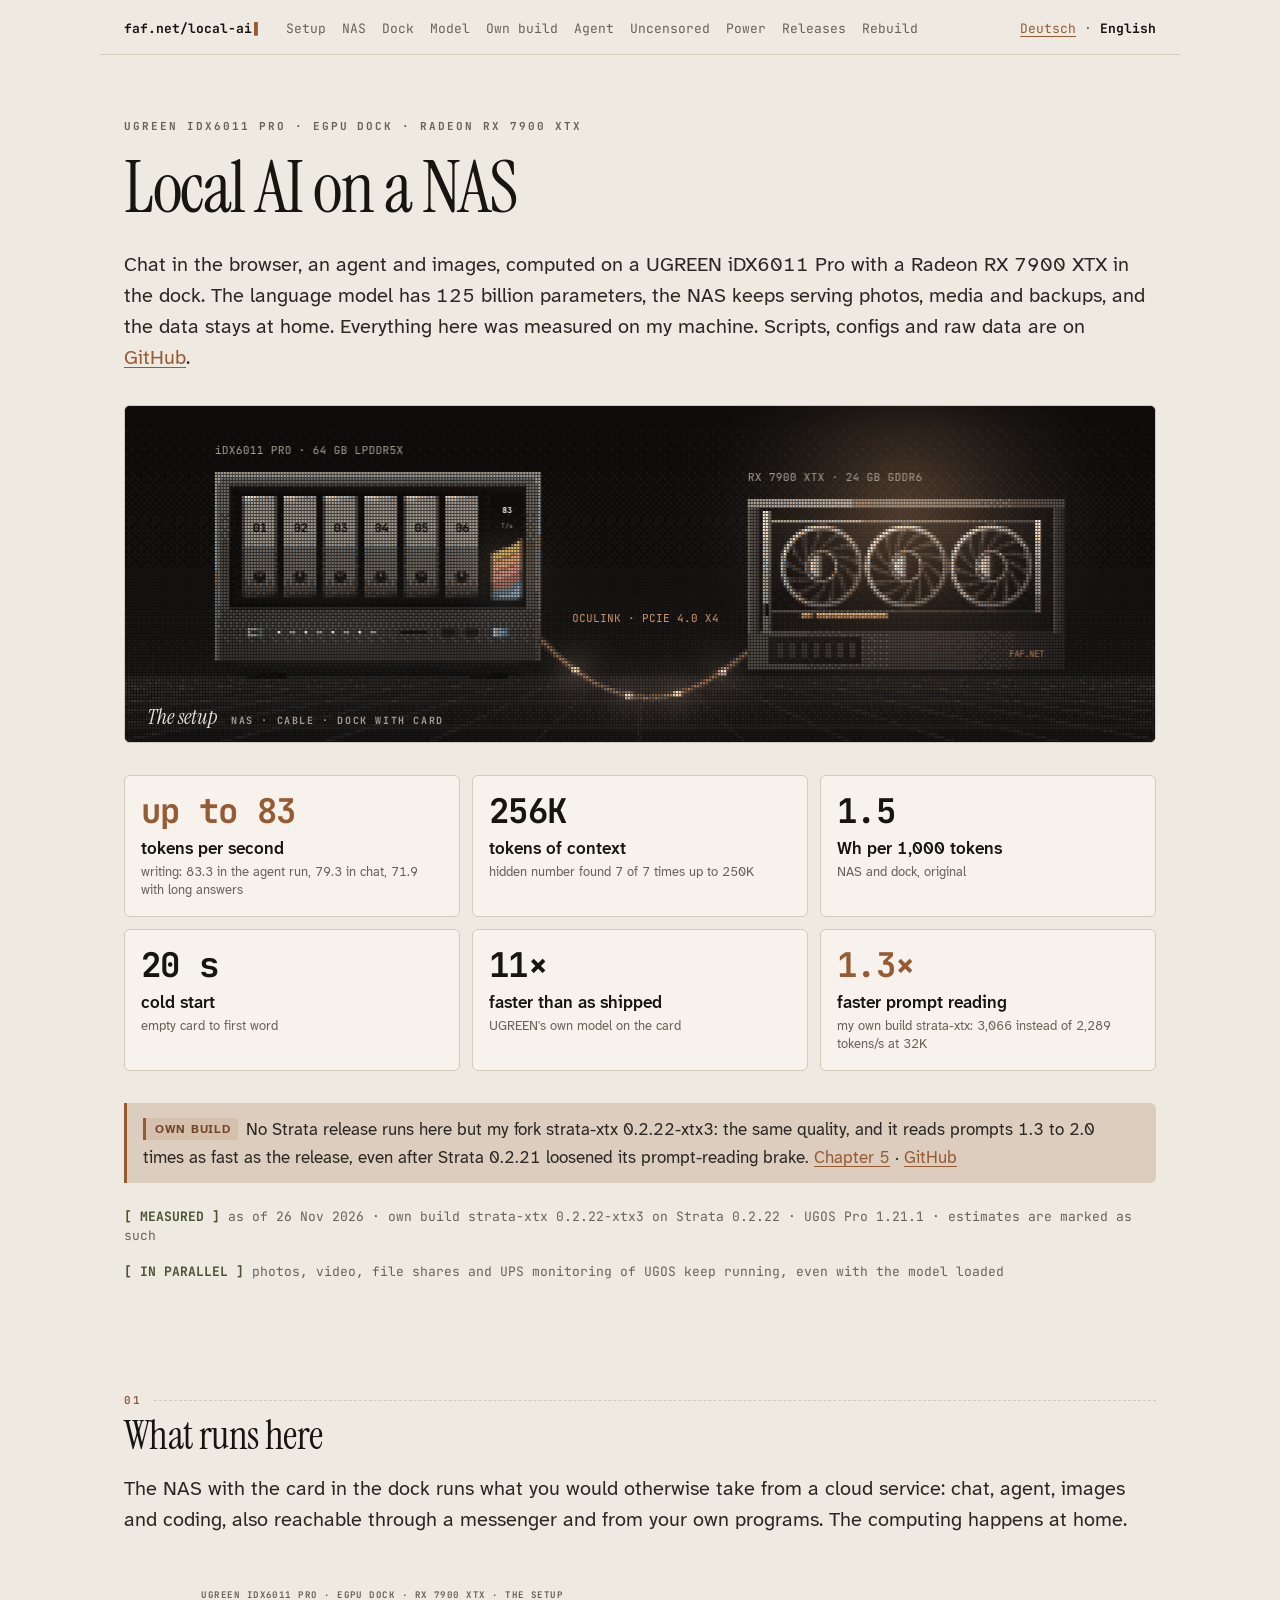
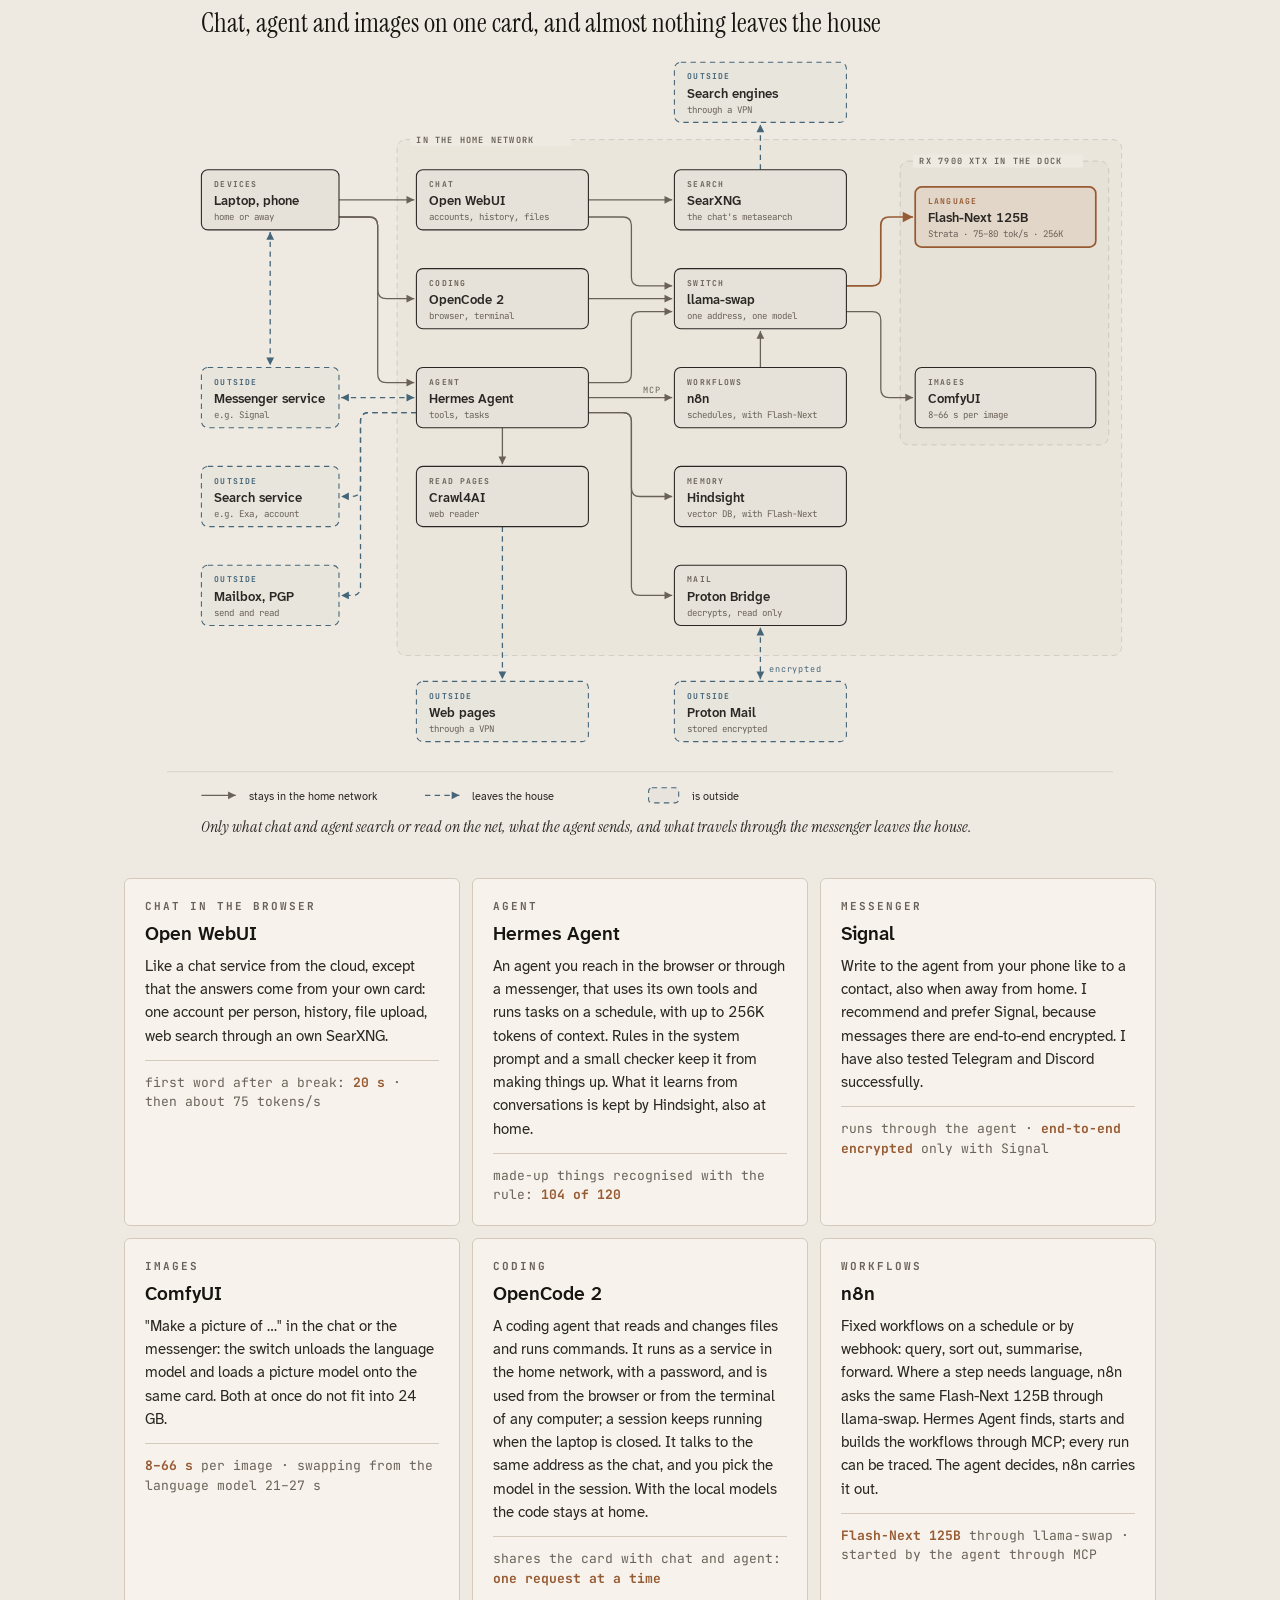
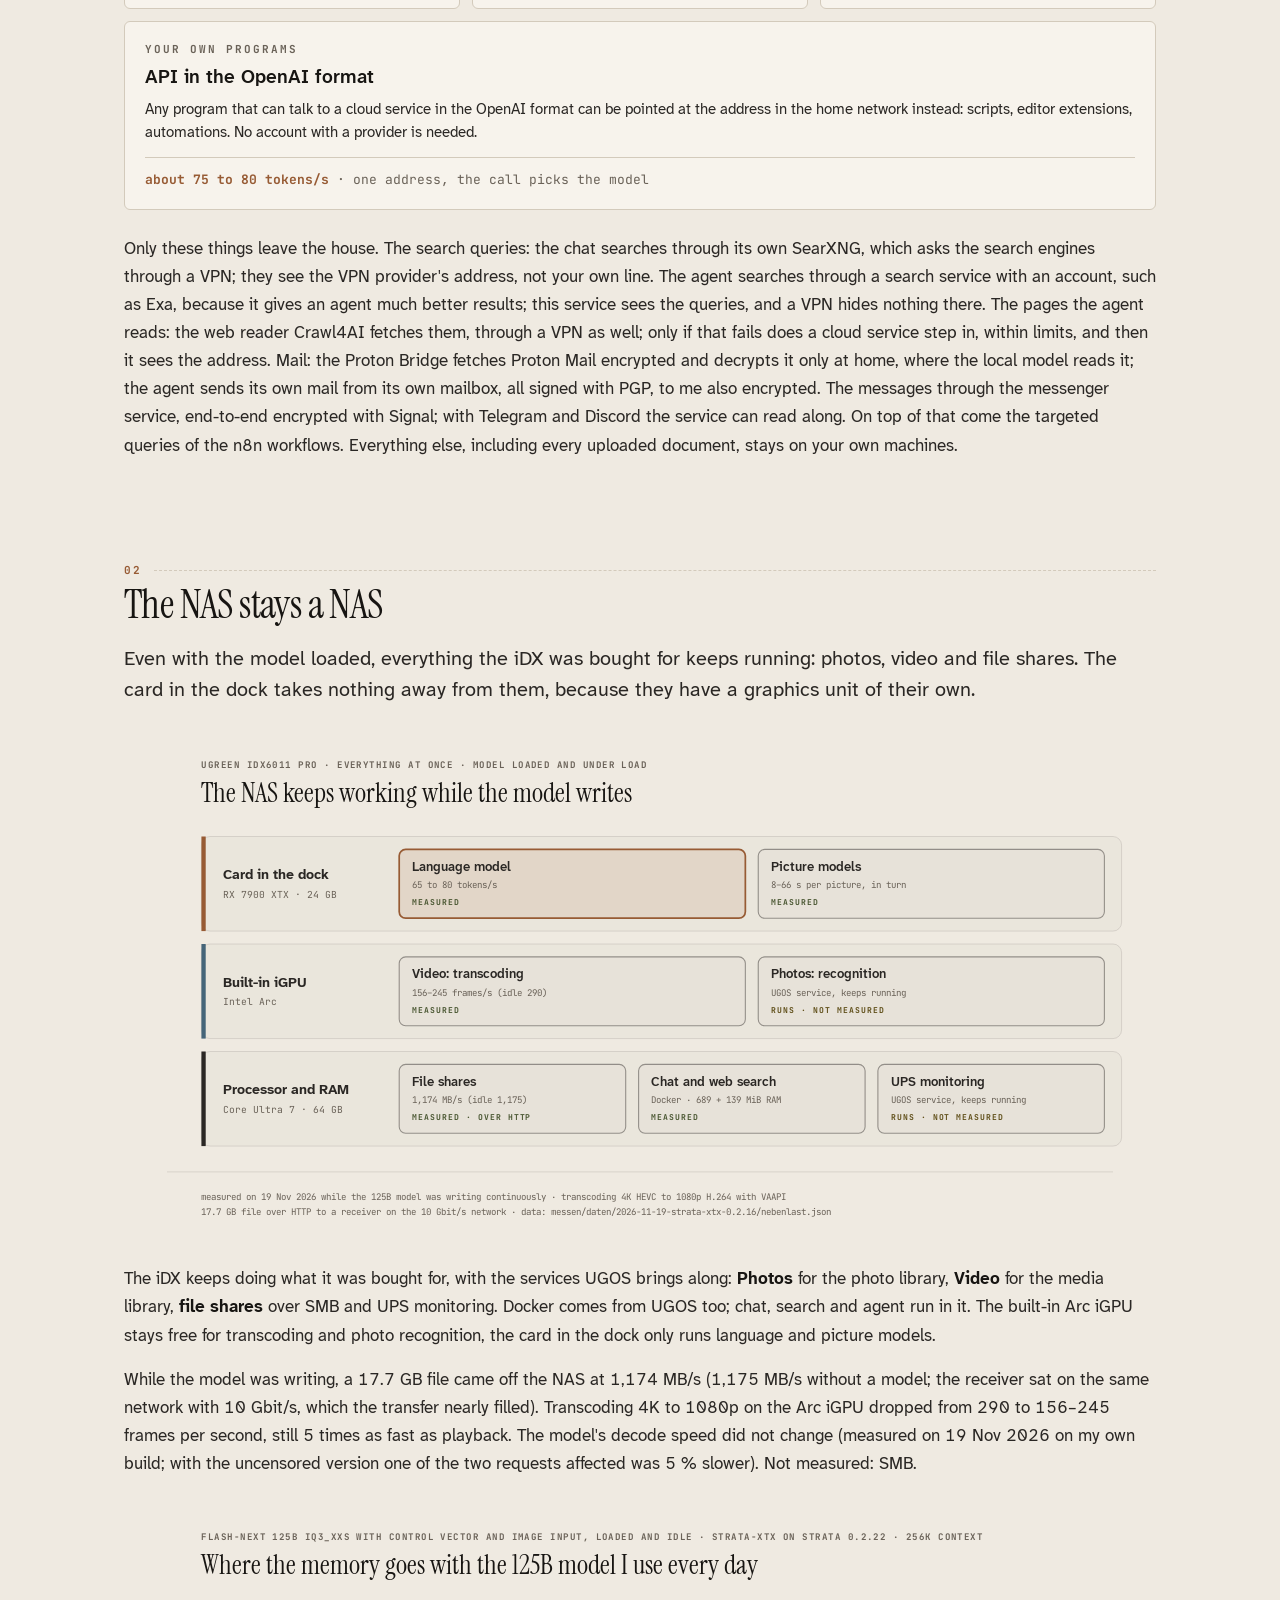
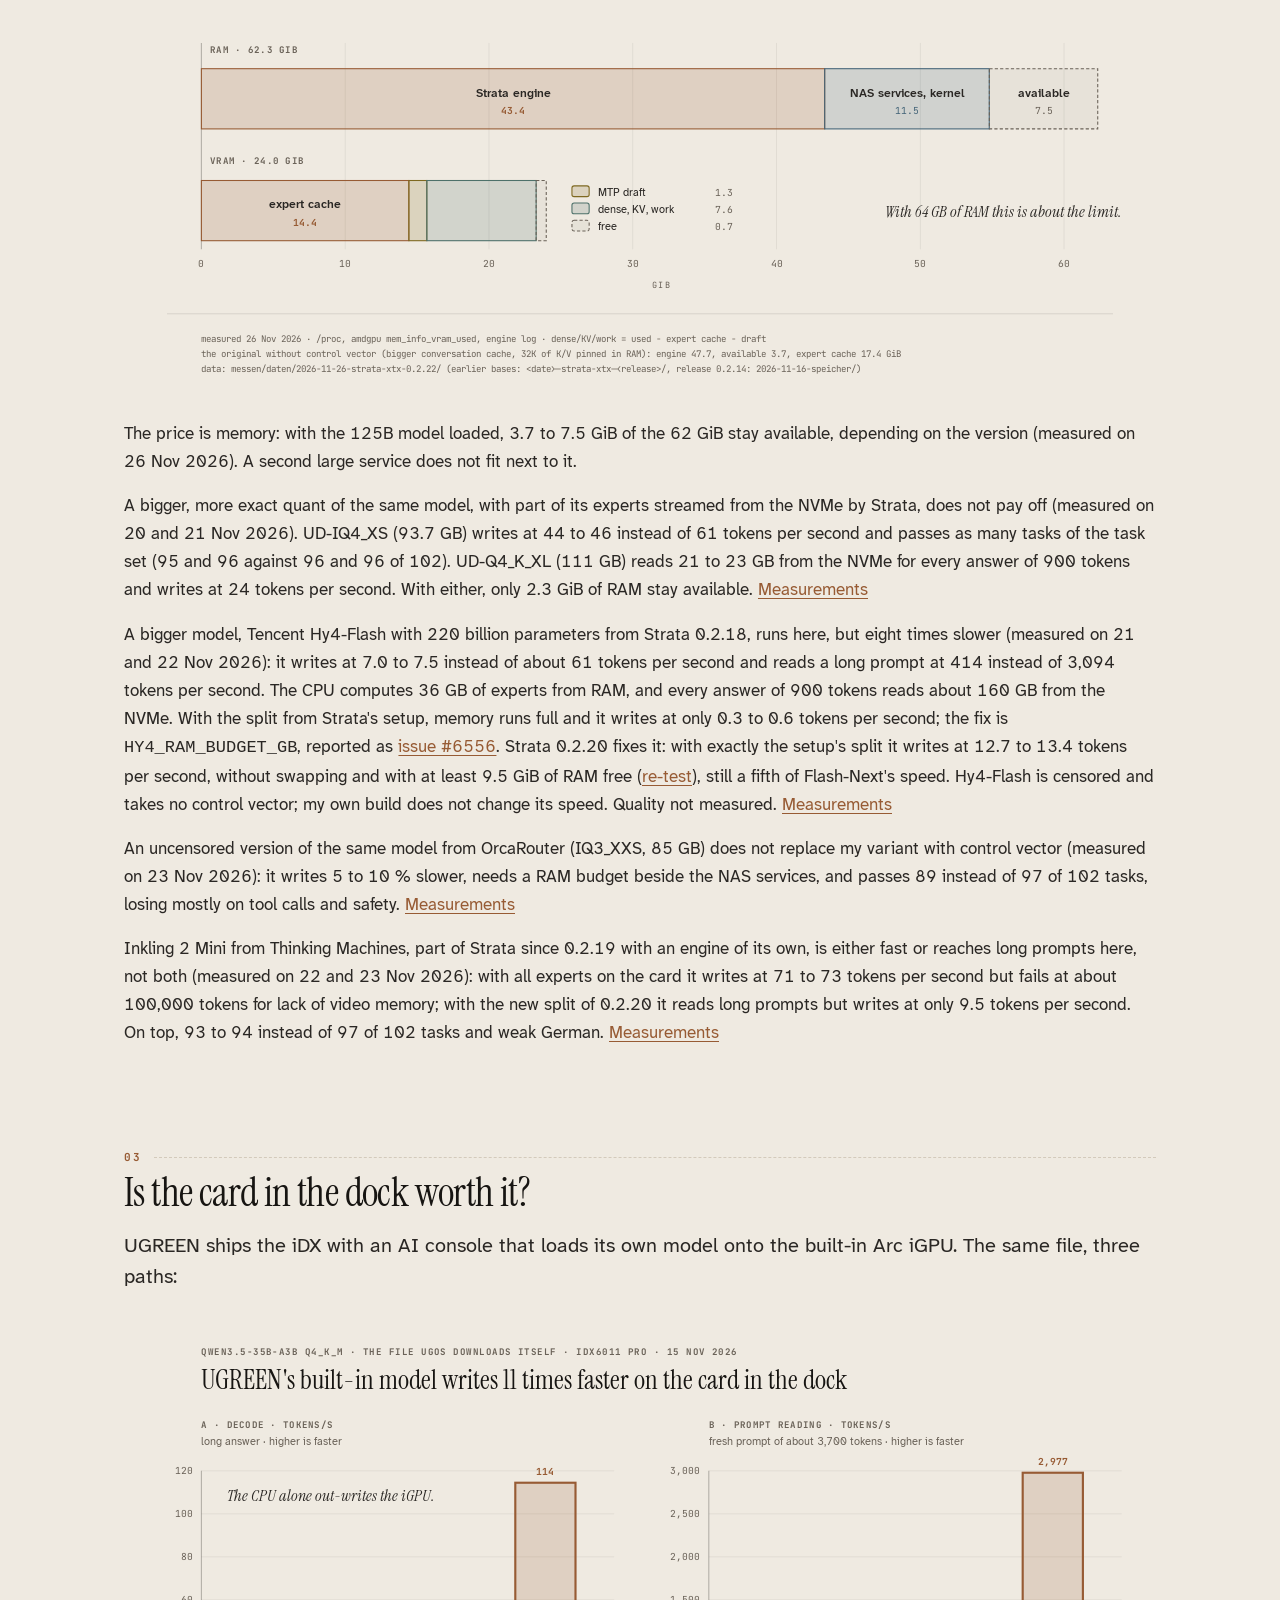
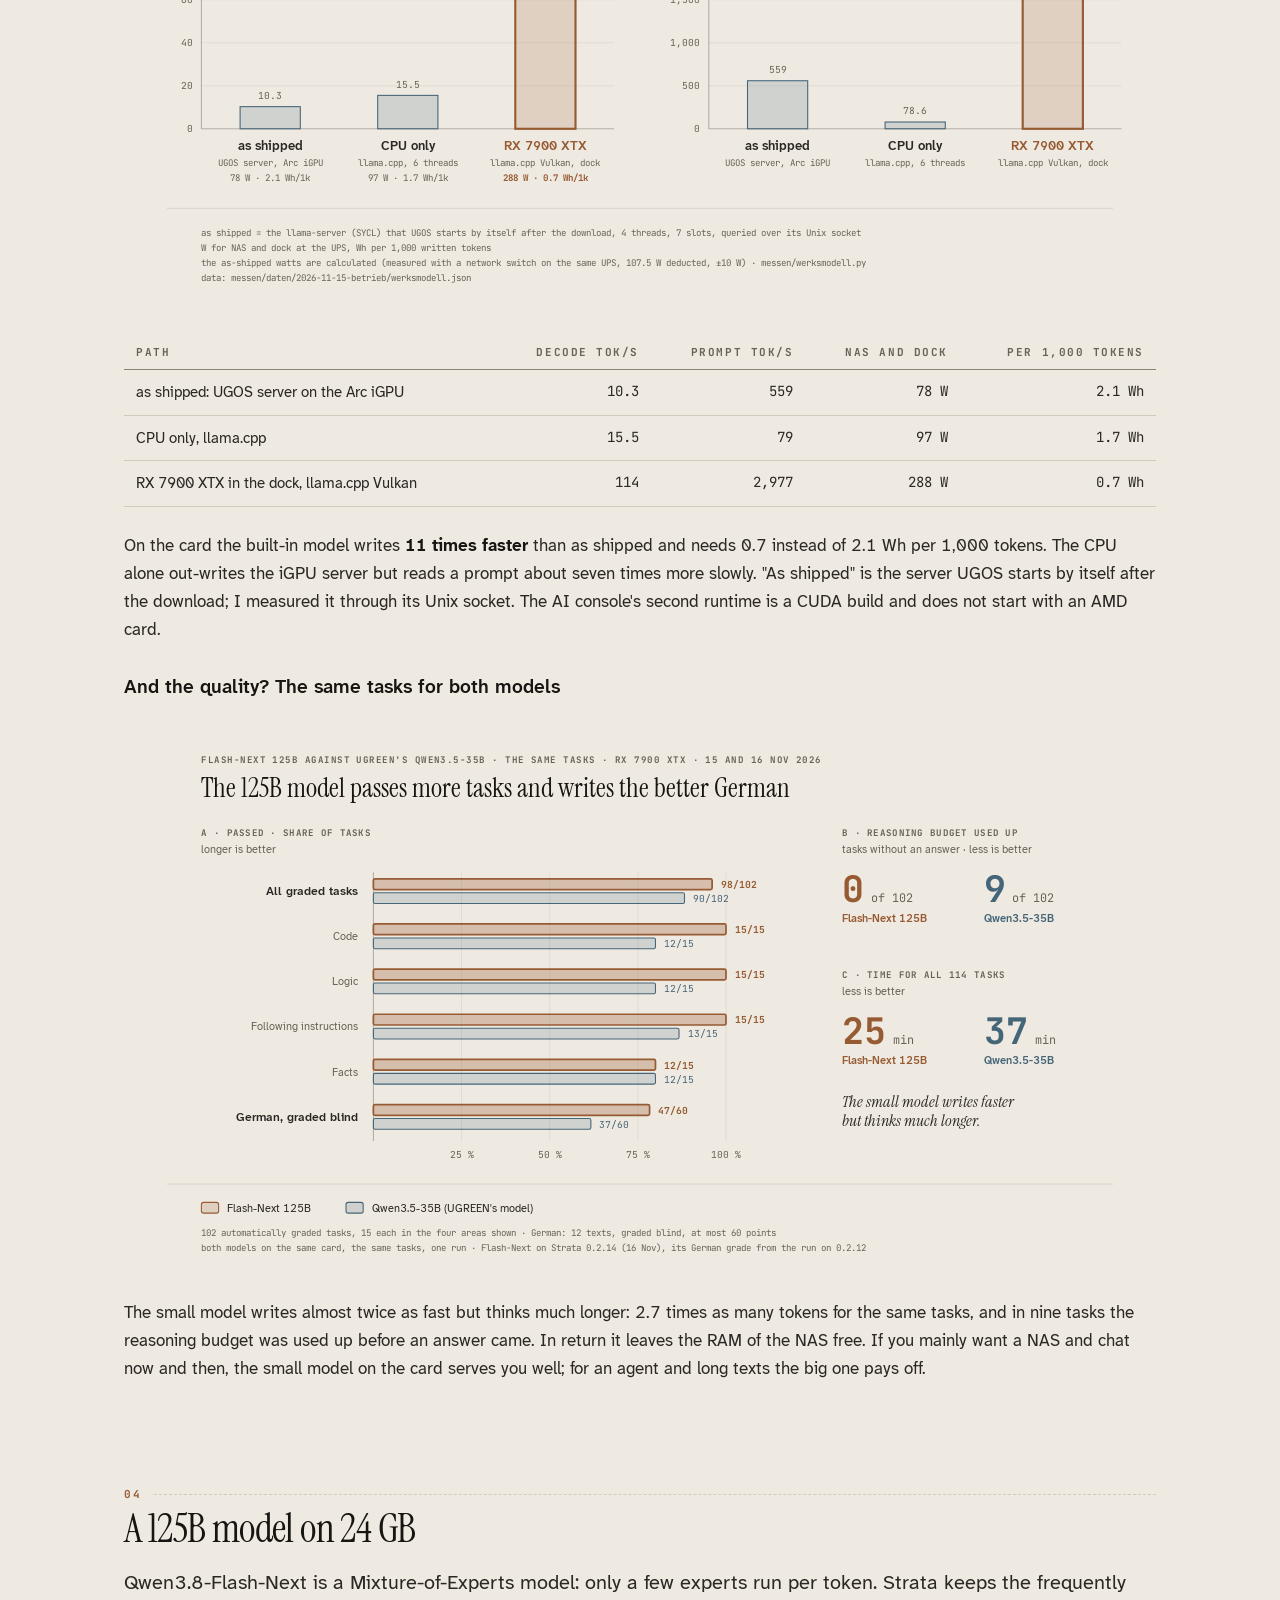
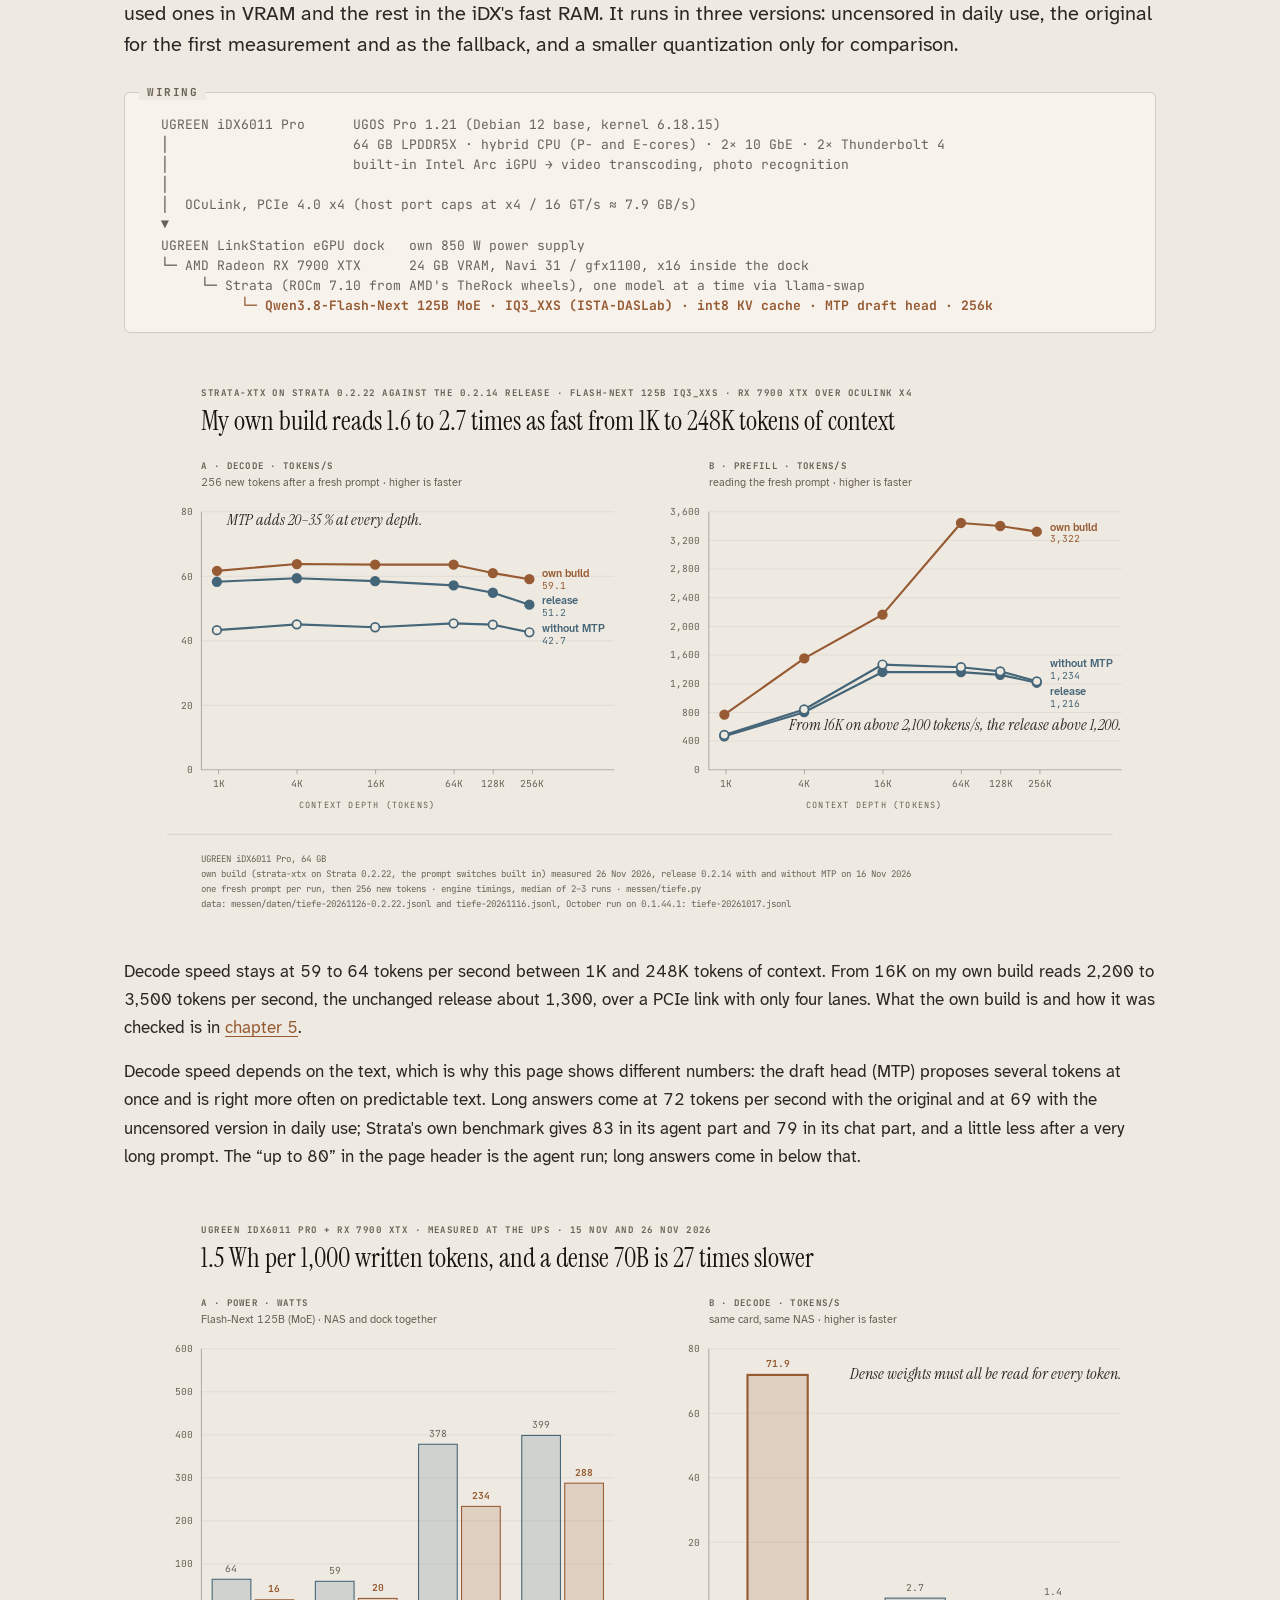
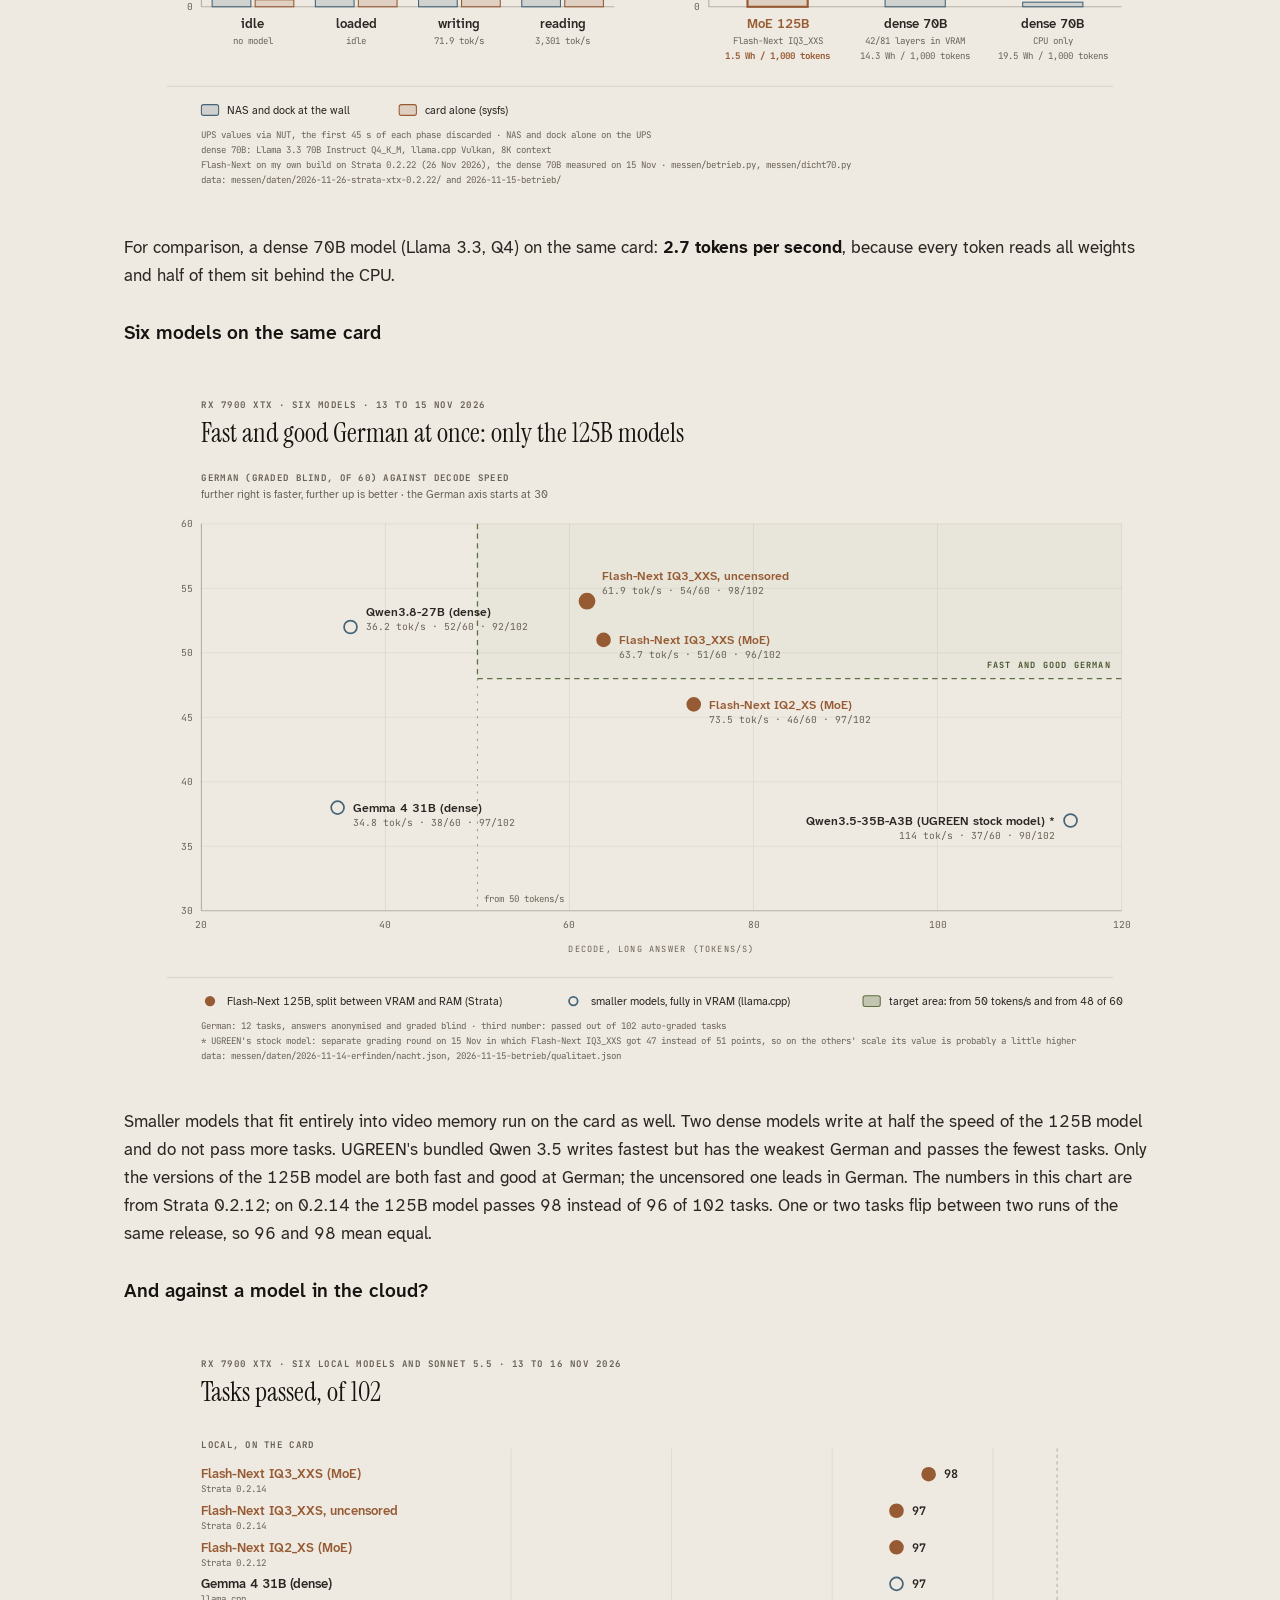
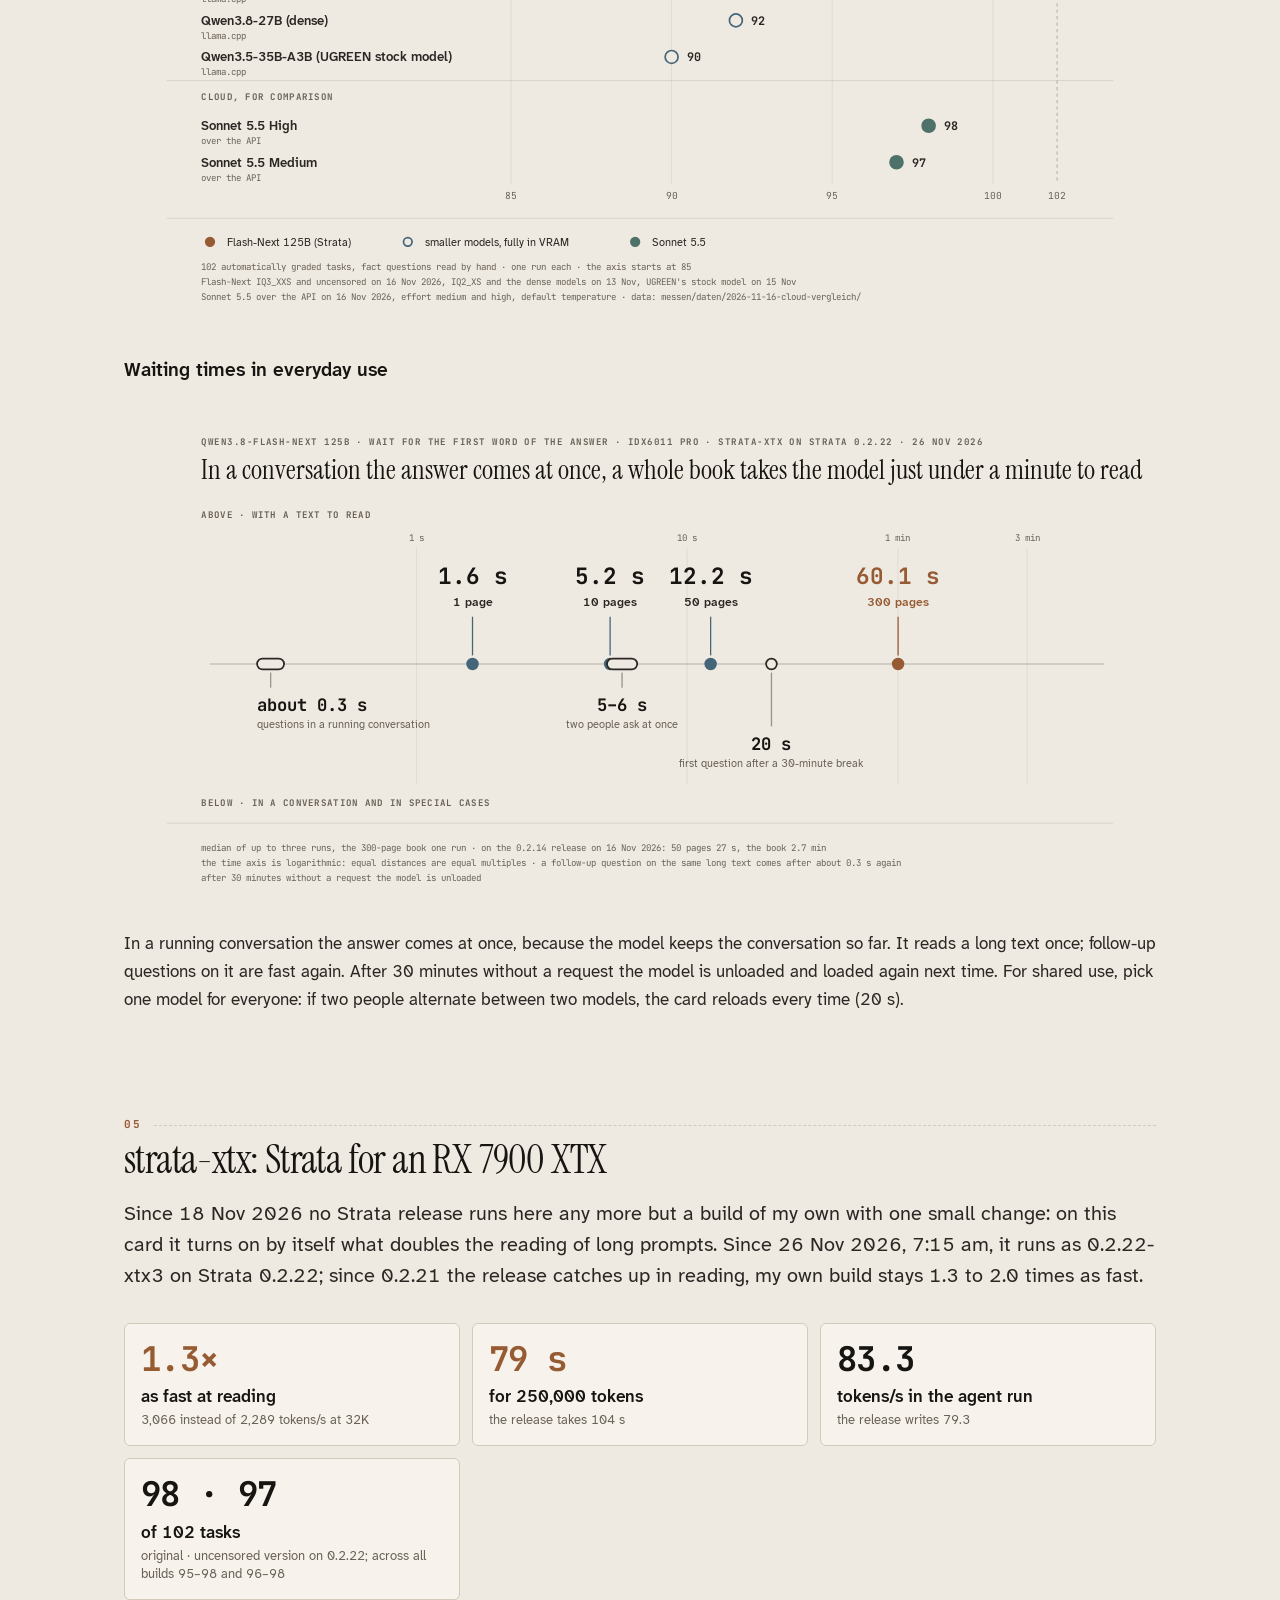
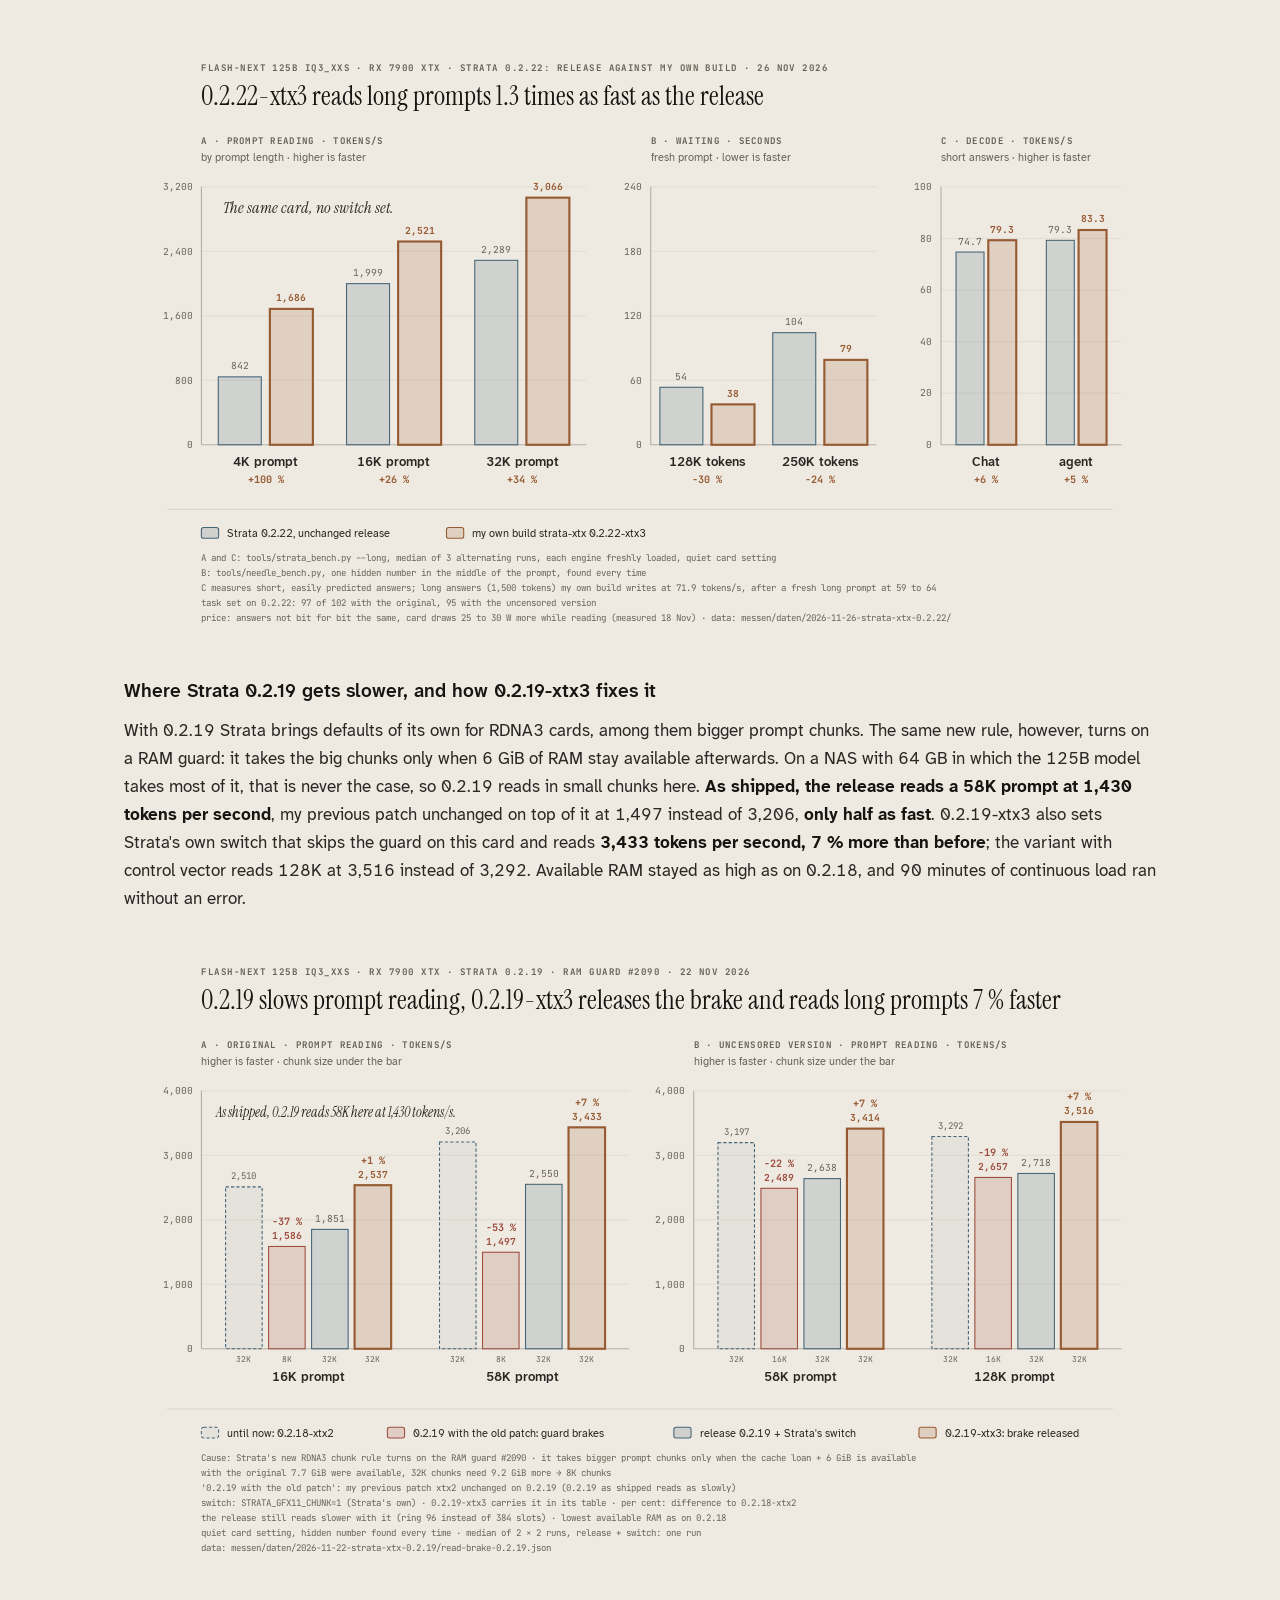
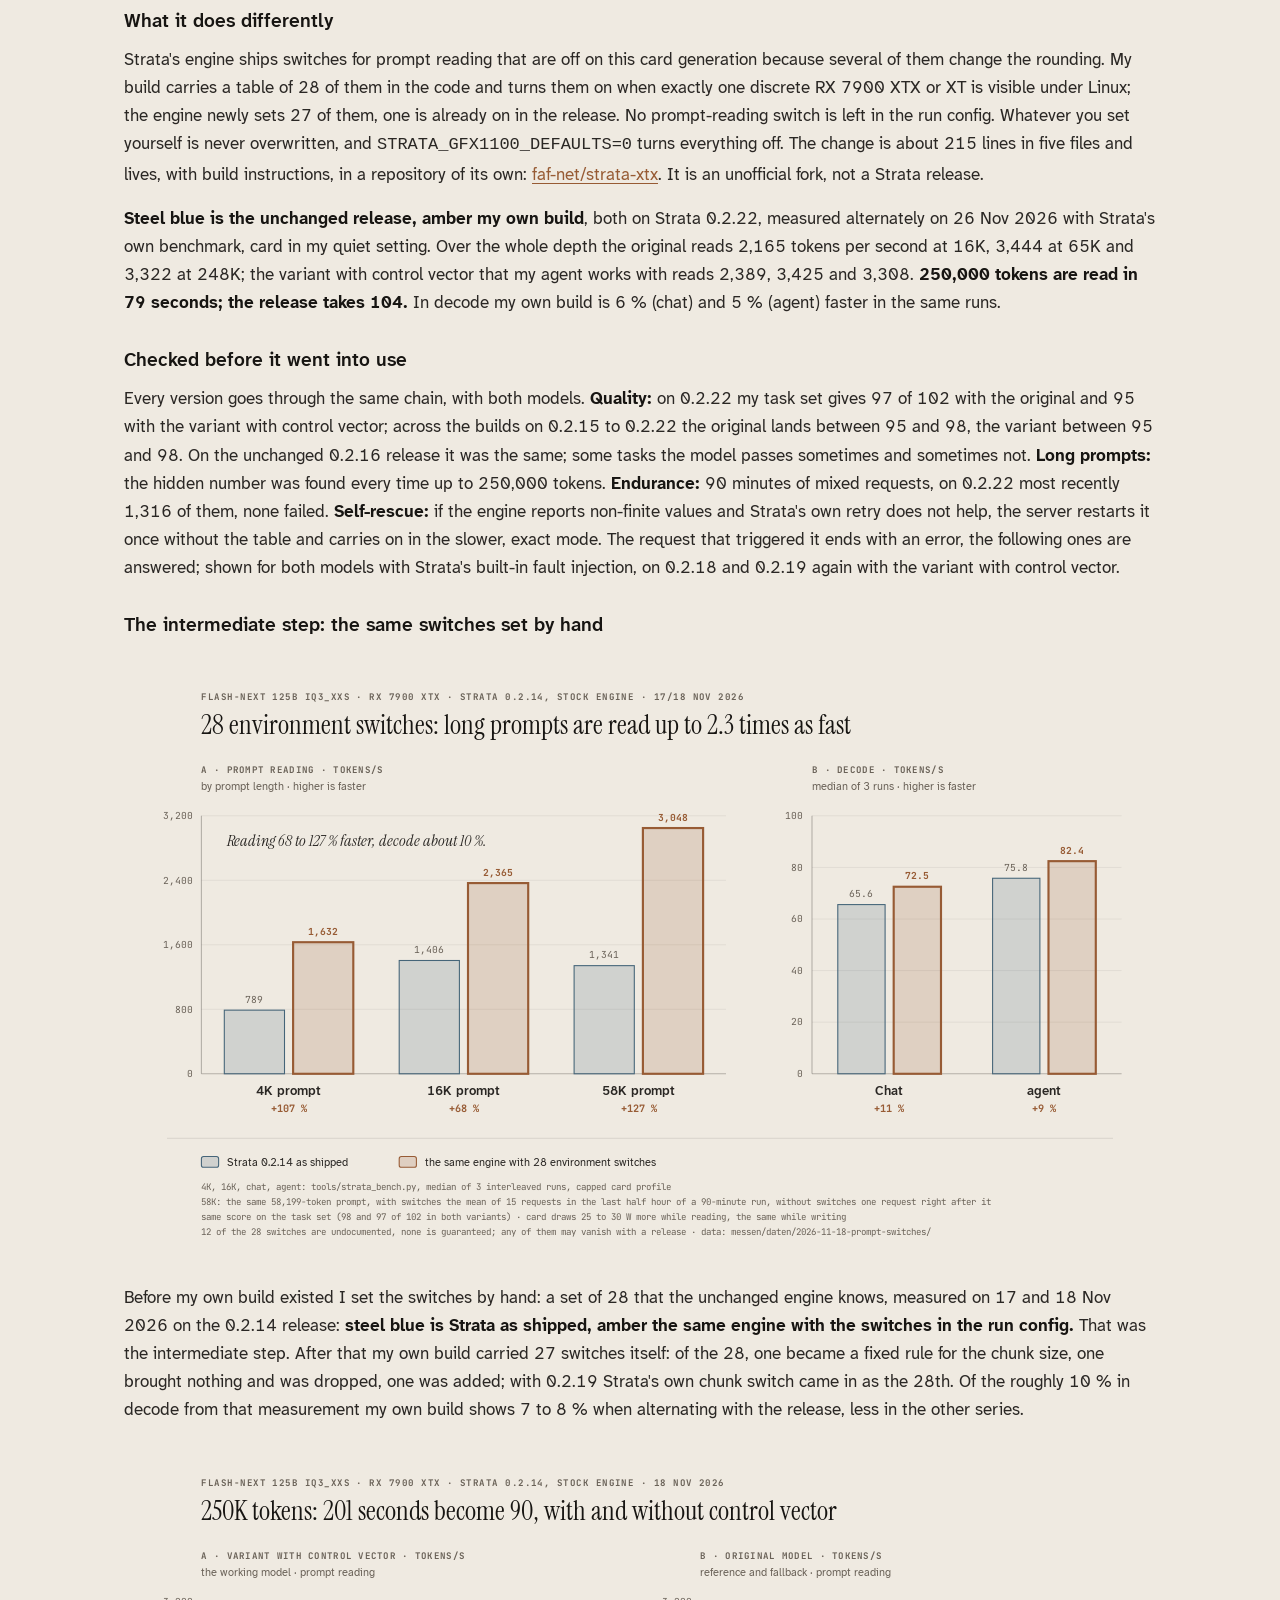
==== commit 74a51ede: "Lokale KI: neues Aufbau-Schaubild, ehrlicher Absatz zu dem, was das Haus verlässt" ====
--- a/local-ai/index.html
+++ b/local-ai/index.html
@@ -33,17 +33,17 @@
 <section class="auftakt">
   <p class="dach">UGREEN iDX6011 Pro · eGPU dock · Radeon RX 7900 XTX</p>
   <h1>Local AI on a NAS</h1>
-  <p class="vorspann">Chat in the browser, an agent and pictures, computed on a UGREEN iDX6011 Pro with a Radeon RX 7900 XTX in the dock. The language model has 125 billion parameters, the NAS keeps serving photos, media and backups, and the data stays at home. Everything here was measured on my machine. Scripts, configs and raw data are on <a href="https://github.com/faf-net/ugreen-idx6011-egpu-llm#readme">GitHub</a>.</p>
+  <p class="vorspann">Chat in the browser, an agent and images, computed on a UGREEN iDX6011 Pro with a Radeon RX 7900 XTX in the dock. The language model has 125 billion parameters, the NAS keeps serving photos, media and backups, and the data stays at home. Everything here was measured on my machine. Scripts, configs and raw data are on <a href="https://github.com/faf-net/ugreen-idx6011-egpu-llm#readme">GitHub</a>.</p>
   <figure class="szene"><img src="bilder/anlage.png?v=a67ebbff" srcset="bilder/anlage.png?v=a67ebbff 1x, bilder/anlage@2x.png?v=6bec60f8 2x" width="1032" height="336" alt="Text graphic: the NAS with six drive bays on the left, the dock with the graphics card and three fans on the right, the glowing OCuLink cable between them."><figcaption><span class="name">The setup</span><span class="teile">NAS · cable · dock with card</span></figcaption></figure>
   <div class="kacheln"><div class="kachel haupt"><div class="wert">up to 83</div><div class="was">tokens per second</div><div class="neben">writing: 83.3 in the agent run, 79.3 in chat, 71.9 with long answers</div></div><div class="kachel"><div class="wert">256K</div><div class="was">tokens of context</div><div class="neben">hidden number found 7 of 7 times up to 250K</div></div><div class="kachel"><div class="wert">1.5</div><div class="was">Wh per 1,000 tokens</div><div class="neben">NAS and dock, original</div></div><div class="kachel"><div class="wert">20 s</div><div class="was">cold start</div><div class="neben">empty card to first word</div></div><div class="kachel"><div class="wert">11×</div><div class="was">faster than as shipped</div><div class="neben">UGREEN&#x27;s own model on the card</div></div><div class="kachel haupt"><div class="wert">1.3×</div><div class="was">faster prompt reading</div><div class="neben">my own build strata-xtx: 3,066 instead of 2,289 tokens/s at 32K</div></div></div>
   <p class="band bernstein"><span class="pille bernstein">OWN BUILD</span>No Strata release runs here but my fork strata-xtx 0.2.22-xtx3: the same quality, and it reads prompts 1.3 to 2.0 times as fast as the release, even after Strata 0.2.21 loosened its prompt-reading brake. <a href="#eigenbau">Chapter 5</a> · <a href="https://github.com/faf-net/strata-xtx">GitHub</a></p>
   <p class="status"><span class="konsole">[ MEASURED ]</span> as of 26 Nov 2026 · own build strata-xtx 0.2.22-xtx3 on Strata 0.2.22 · UGOS Pro 1.21.1 · estimates are marked as such</p>
   <p class="status"><span class="konsole">[ IN PARALLEL ]</span> photos, video, file shares and UPS monitoring of UGOS keep running, even with the model loaded</p>
 </section>
-<section id="anlage"><div class="nr">01</div><h2>What runs here</h2><p class="vorspann">The NAS with the card in the dock runs what you would otherwise take from a cloud service: chat, agent, pictures and coding, also reachable through a messenger and from your own programs. The computing happens at home.</p>
-<figure class="bild"><div class="rollen"><svg viewBox="0 0 960 600" xmlns="http://www.w3.org/2000/svg" role="img" aria-labelledby="aufbau-en-title aufbau-en-desc"><title id="aufbau-en-title">Chat, agent and pictures on one card, and almost nothing lea</title><desc id="aufbau-en-desc">Laptop and phone talk to Open WebUI and to Hermes Agent in the home network, to the agent also through a messenger service; both ask llama-swap, as does OpenCode 2, which runs as a service in the home network and is used from the browser or the terminal. Hermes starts fixed workflows in n8n through MCP, which in turn ask Flash-Next through llama-swap. What the agent learns from conversations is stored by Hindsight in the home network; the same language model extracts the facts. llama-swap loads either the language model or ComfyUI on the RX 7900 XTX. The agent reads web pages through Crawl4AI on the iDX, which fetches them through a VPN. Only search queries, the pages the agent reads and messenger messages leave the house.</desc><text x="72.0" y="36.0" font-size="8.5" font-family="'JetBrains Mono', Consolas, monospace" font-weight="500" letter-spacing="0.16em" style="fill:var(--gedaempft)">UGREEN IDX6011 PRO · EGPU DOCK · RX 7900 XTX · THE SETUP</text><text x="72.0" y="68.0" font-size="25" font-family="'Instrument Serif', Georgia, serif" style="fill:var(--fett)">Chat, agent and pictures on one card, and almost nothing leaves the house</text><defs><marker id="pf-en" markerWidth="8" markerHeight="8" refX="7" refY="4" orient="auto"><path d="M1,1 L7,4 L1,7 z" style="fill:var(--gedaempft)"/></marker><marker id="pf-en-a" markerWidth="8" markerHeight="8" refX="7" refY="4" orient="auto"><path d="M1,1 L7,4 L1,7 z" style="fill:var(--bernstein)"/></marker></defs><rect x="254" y="104" width="674" height="392" rx="8" fill-opacity="0.025" stroke-opacity="0.16" stroke-width="0.8" stroke-dasharray="5,4" style="fill:var(--schrift);stroke:var(--schrift)"/><rect x="266" y="98" width="150" height="12" style="fill:var(--grund)"/><text x="272.0" y="107.0" font-size="8" font-family="'JetBrains Mono', Consolas, monospace" font-weight="500" letter-spacing="0.14em" style="fill:var(--gedaempft)">IN THE HOME NETWORK</text><rect x="728" y="124" width="184" height="264" rx="8" fill-opacity="0.025" stroke-opacity="0.16" stroke-width="0.8" stroke-dasharray="5,4" style="fill:var(--schrift);stroke:var(--schrift)"/><rect x="740" y="118" width="158" height="12" style="fill:var(--grund)"/><text x="746.0" y="127.0" font-size="8" font-family="'JetBrains Mono', Consolas, monospace" font-weight="500" letter-spacing="0.14em" style="fill:var(--gedaempft)">RX 7900 XTX IN THE DOCK</text><path d="M 200,160 H 270" fill="none" stroke-width="1.2" marker-end="url(#pf-en)" style="stroke:var(--gedaempft)"/><path d="M 200,176 H 228 Q 236,176 236,184 V 324 Q 236,332 244,332 H 270" fill="none" stroke-width="1.2" marker-end="url(#pf-en)" style="stroke:var(--gedaempft)"/><path d="M 136,188 V 314" fill="none" stroke-width="1.2" stroke-dasharray="5,4" marker-end="url(#pf-en)" style="stroke:var(--gedaempft)"/><path d="M 200,354 H 270" fill="none" stroke-width="1.2" stroke-dasharray="5,4" marker-end="url(#pf-en)" style="stroke:var(--gedaempft)"/><path d="M 136,132 V 100 Q 136,92 144,92 H 584 Q 592,92 592,100 V 130" fill="none" stroke-width="1.2" marker-end="url(#pf-en)" style="stroke:var(--gedaempft)"/><path d="M 352,188 V 222" fill="none" stroke-width="1.2" marker-end="url(#pf-en)" style="stroke:var(--gedaempft)"/><path d="M 352,316 V 282" fill="none" stroke-width="1.2" marker-end="url(#pf-en)" style="stroke:var(--gedaempft)"/><path d="M 352,372 V 406" fill="none" stroke-width="1.2" marker-end="url(#pf-en)" style="stroke:var(--gedaempft)"/><path d="M 432,160 H 464 Q 472,160 472,168 V 232 Q 472,240 480,240 H 510" fill="none" stroke-width="1.2" marker-end="url(#pf-en)" style="stroke:var(--gedaempft)"/><path d="M 432,344 H 464 Q 472,344 472,336 V 272 Q 472,264 480,264 H 510" fill="none" stroke-width="1.2" marker-end="url(#pf-en)" style="stroke:var(--gedaempft)"/><path d="M 432,360 H 510" fill="none" stroke-width="1.2" marker-end="url(#pf-en)" style="stroke:var(--gedaempft)"/><path d="M 432,368 H 464 Q 472,368 472,376 V 428 Q 472,436 480,436 H 510" fill="none" stroke-width="1.2" marker-end="url(#pf-en)" style="stroke:var(--gedaempft)"/><path d="M 592,316 V 282" fill="none" stroke-width="1.2" marker-end="url(#pf-en)" style="stroke:var(--gedaempft)"/><path d="M 592,188 V 222" fill="none" stroke-width="1.2" marker-end="url(#pf-en)" style="stroke:var(--gedaempft)"/><path d="M 672,240 H 696 Q 704,240 704,232 V 184 Q 704,176 712,176 H 742" fill="none" stroke-width="1.6" marker-end="url(#pf-en-a)" style="stroke:var(--bernstein)"/><path d="M 672,264 H 696 Q 704,264 704,272 V 336 Q 704,344 712,344 H 742" fill="none" stroke-width="1.2" marker-end="url(#pf-en)" style="stroke:var(--gedaempft)"/><rect x="72" y="132" width="128" height="56" rx="6" style="fill:var(--grund)"/><rect x="72" y="132" width="128" height="56" rx="6" fill-opacity="0.04" stroke-width="1" style="fill:var(--schrift);stroke:var(--schrift)"/><text x="84.0" y="148.0" font-size="7.5" font-family="'JetBrains Mono', Consolas, monospace" font-weight="500" letter-spacing="0.14em" style="fill:var(--gedaempft)">DEVICES</text><text x="84.0" y="165.0" font-size="12" font-family="'Atkinson Hyperlegible Next', 'Segoe UI', sans-serif" font-weight="600" style="fill:var(--schrift)">Laptop, phone</text><text x="84.0" y="179.0" font-size="8.5" font-family="'JetBrains Mono', Consolas, monospace" style="fill:var(--gedaempft)">browser, messenger</text><rect x="72" y="316" width="128" height="56" rx="6" style="fill:var(--grund)"/><rect x="72" y="316" width="128" height="56" rx="6" fill-opacity="0.04" stroke-width="1" stroke-dasharray="5,4" style="fill:var(--stahl);stroke:var(--stahl)"/><text x="84.0" y="332.0" font-size="7.5" font-family="'JetBrains Mono', Consolas, monospace" font-weight="500" letter-spacing="0.14em" style="fill:var(--stahl)">EXTERNAL</text><text x="84.0" y="349.0" font-size="12" font-family="'Atkinson Hyperlegible Next', 'Segoe UI', sans-serif" font-weight="600" style="fill:var(--schrift)">Messenger service</text><text x="84.0" y="363.0" font-size="8.5" font-family="'JetBrains Mono', Consolas, monospace" style="fill:var(--gedaempft)">e.g. Signal</text><text x="491.0" y="356.0" font-size="7" font-family="'JetBrains Mono', Consolas, monospace" text-anchor="middle" letter-spacing="0.1em" style="fill:var(--gedaempft)">MCP</text><rect x="512" y="316" width="160" height="56" rx="6" style="fill:var(--grund)"/><rect x="512" y="316" width="160" height="56" rx="6" fill-opacity="0.04" stroke-width="1" style="fill:var(--schrift);stroke:var(--schrift)"/><text x="524.0" y="332.0" font-size="7.5" font-family="'JetBrains Mono', Consolas, monospace" font-weight="500" letter-spacing="0.14em" style="fill:var(--gedaempft)">WORKFLOWS</text><text x="524.0" y="349.0" font-size="12" font-family="'Atkinson Hyperlegible Next', 'Segoe UI', sans-serif" font-weight="600" style="fill:var(--schrift)">n8n</text><text x="524.0" y="363.0" font-size="8.5" font-family="'JetBrains Mono', Consolas, monospace" style="fill:var(--gedaempft)">schedules, with Flash-Next</text><rect x="512" y="408" width="160" height="56" rx="6" style="fill:var(--grund)"/><rect x="512" y="408" width="160" height="56" rx="6" fill-opacity="0.04" stroke-width="1" style="fill:var(--schrift);stroke:var(--schrift)"/><text x="524.0" y="424.0" font-size="7.5" font-family="'JetBrains Mono', Consolas, monospace" font-weight="500" letter-spacing="0.14em" style="fill:var(--gedaempft)">MEMORY</text><text x="524.0" y="441.0" font-size="12" font-family="'Atkinson Hyperlegible Next', 'Segoe UI', sans-serif" font-weight="600" style="fill:var(--schrift)">Hindsight</text><text x="524.0" y="455.0" font-size="8.5" font-family="'JetBrains Mono', Consolas, monospace" style="fill:var(--gedaempft)">vector DB, with Flash-Next</text><rect x="512" y="132" width="160" height="56" rx="6" style="fill:var(--grund)"/><rect x="512" y="132" width="160" height="56" rx="6" fill-opacity="0.04" stroke-width="1" style="fill:var(--schrift);stroke:var(--schrift)"/><text x="524.0" y="148.0" font-size="7.5" font-family="'JetBrains Mono', Consolas, monospace" font-weight="500" letter-spacing="0.14em" style="fill:var(--gedaempft)">CODING</text><text x="524.0" y="165.0" font-size="12" font-family="'Atkinson Hyperlegible Next', 'Segoe UI', sans-serif" font-weight="600" style="fill:var(--schrift)">OpenCode 2</text><text x="524.0" y="179.0" font-size="8.5" font-family="'JetBrains Mono', Consolas, monospace" style="fill:var(--gedaempft)">service · browser, terminal</text><rect x="272" y="132" width="160" height="56" rx="6" style="fill:var(--grund)"/><rect x="272" y="132" width="160" height="56" rx="6" fill-opacity="0.04" stroke-width="1" style="fill:var(--schrift);stroke:var(--schrift)"/><text x="284.0" y="148.0" font-size="7.5" font-family="'JetBrains Mono', Consolas, monospace" font-weight="500" letter-spacing="0.14em" style="fill:var(--gedaempft)">CHAT</text><text x="284.0" y="165.0" font-size="12" font-family="'Atkinson Hyperlegible Next', 'Segoe UI', sans-serif" font-weight="600" style="fill:var(--schrift)">Open WebUI</text><text x="284.0" y="179.0" font-size="8.5" font-family="'JetBrains Mono', Consolas, monospace" style="fill:var(--gedaempft)">accounts, history, files</text><rect x="272" y="224" width="160" height="56" rx="6" style="fill:var(--grund)"/><rect x="272" y="224" width="160" height="56" rx="6" fill-opacity="0.04" stroke-width="1" stroke-dasharray="5,4" style="fill:var(--stahl);stroke:var(--stahl)"/><text x="284.0" y="240.0" font-size="7.5" font-family="'JetBrains Mono', Consolas, monospace" font-weight="500" letter-spacing="0.14em" style="fill:var(--stahl)">SEARCH</text><text x="284.0" y="257.0" font-size="12" font-family="'Atkinson Hyperlegible Next', 'Segoe UI', sans-serif" font-weight="600" style="fill:var(--schrift)">SearXNG</text><text x="284.0" y="271.0" font-size="8.5" font-family="'JetBrains Mono', Consolas, monospace" style="fill:var(--gedaempft)">searches through a VPN</text><rect x="272" y="316" width="160" height="56" rx="6" style="fill:var(--grund)"/><rect x="272" y="316" width="160" height="56" rx="6" fill-opacity="0.04" stroke-width="1" style="fill:var(--schrift);stroke:var(--schrift)"/><text x="284.0" y="332.0" font-size="7.5" font-family="'JetBrains Mono', Consolas, monospace" font-weight="500" letter-spacing="0.14em" style="fill:var(--gedaempft)">AGENT</text><text x="284.0" y="349.0" font-size="12" font-family="'Atkinson Hyperlegible Next', 'Segoe UI', sans-serif" font-weight="600" style="fill:var(--schrift)">Hermes Agent</text><text x="284.0" y="363.0" font-size="8.5" font-family="'JetBrains Mono', Consolas, monospace" style="fill:var(--gedaempft)">tools, tasks, pictures</text><rect x="272" y="408" width="160" height="56" rx="6" style="fill:var(--grund)"/><rect x="272" y="408" width="160" height="56" rx="6" fill-opacity="0.04" stroke-width="1" stroke-dasharray="5,4" style="fill:var(--stahl);stroke:var(--stahl)"/><text x="284.0" y="424.0" font-size="7.5" font-family="'JetBrains Mono', Consolas, monospace" font-weight="500" letter-spacing="0.14em" style="fill:var(--stahl)">READ PAGES</text><text x="284.0" y="441.0" font-size="12" font-family="'Atkinson Hyperlegible Next', 'Segoe UI', sans-serif" font-weight="600" style="fill:var(--schrift)">Crawl4AI</text><text x="284.0" y="455.0" font-size="8.5" font-family="'JetBrains Mono', Consolas, monospace" style="fill:var(--gedaempft)">reads through a VPN</text><rect x="512" y="224" width="160" height="56" rx="6" style="fill:var(--grund)"/><rect x="512" y="224" width="160" height="56" rx="6" fill-opacity="0.04" stroke-width="1" style="fill:var(--schrift);stroke:var(--schrift)"/><text x="524.0" y="240.0" font-size="7.5" font-family="'JetBrains Mono', Consolas, monospace" font-weight="500" letter-spacing="0.14em" style="fill:var(--gedaempft)">SWITCH</text><text x="524.0" y="257.0" font-size="12" font-family="'Atkinson Hyperlegible Next', 'Segoe UI', sans-serif" font-weight="600" style="fill:var(--schrift)">llama-swap</text><text x="524.0" y="271.0" font-size="8.5" font-family="'JetBrains Mono', Consolas, monospace" style="fill:var(--gedaempft)">one model at a time</text><rect x="744" y="148" width="152" height="56" rx="6" style="fill:var(--grund)"/><rect x="744" y="148" width="152" height="56" rx="6" fill-opacity="0.14" stroke-width="1.6" style="fill:var(--bernstein);stroke:var(--bernstein)"/><text x="756.0" y="164.0" font-size="7.5" font-family="'JetBrains Mono', Consolas, monospace" font-weight="500" letter-spacing="0.14em" style="fill:var(--bernstein)">LANGUAGE</text><text x="756.0" y="181.0" font-size="12" font-family="'Atkinson Hyperlegible Next', 'Segoe UI', sans-serif" font-weight="600" style="fill:var(--schrift)">Flash-Next 125B</text><text x="756.0" y="195.0" font-size="8.5" font-family="'JetBrains Mono', Consolas, monospace" style="fill:var(--gedaempft)">Strata · 80 tok/s · 256K</text><rect x="744" y="316" width="152" height="56" rx="6" style="fill:var(--grund)"/><rect x="744" y="316" width="152" height="56" rx="6" fill-opacity="0.04" stroke-width="1" style="fill:var(--schrift);stroke:var(--schrift)"/><text x="756.0" y="332.0" font-size="7.5" font-family="'JetBrains Mono', Consolas, monospace" font-weight="500" letter-spacing="0.14em" style="fill:var(--gedaempft)">PICTURES</text><text x="756.0" y="349.0" font-size="12" font-family="'Atkinson Hyperlegible Next', 'Segoe UI', sans-serif" font-weight="600" style="fill:var(--schrift)">ComfyUI</text><text x="756.0" y="363.0" font-size="8.5" font-family="'JetBrains Mono', Consolas, monospace" style="fill:var(--gedaempft)">8–66 s per picture</text><line x1="40.0" y1="536.0" x2="920.0" y2="536.0" stroke-opacity="0.14" stroke-width="0.8" style="stroke:var(--schrift)"/><path d="M 72,558 H 104" fill="none" stroke-width="1.2" marker-end="url(#pf-en)" style="stroke:var(--gedaempft)"/><text x="116.0" y="562.0" font-size="10" font-family="'Atkinson Hyperlegible Next', 'Segoe UI', sans-serif" style="fill:var(--schrift)">stays in the home network</text><path d="M 280,558 H 312" fill="none" stroke-width="1.2" stroke-dasharray="5,4" marker-end="url(#pf-en)" style="stroke:var(--gedaempft)"/><text x="324.0" y="562.0" font-size="10" font-family="'Atkinson Hyperlegible Next', 'Segoe UI', sans-serif" style="fill:var(--schrift)">leaves the house</text><text x="928.0" y="563.0" font-size="15" font-family="'Instrument Serif', Georgia, serif" text-anchor="end" font-style="italic" style="fill:var(--schrift)">Only search queries, pages the agent reads and messenger messages leave the house.</text><text x="72.0" y="584.0" font-size="8.5" font-family="'JetBrains Mono', Consolas, monospace" style="fill:var(--gedaempft)">Chat, search, agent, memory and workflows run as containers, OpenCode as a service in the home network, the models on the card in the dock</text></svg></div></figure>
-<div class="anwendungen"><div class="anwendung"><span class="dach">Chat in the browser</span><h3>Open WebUI</h3><p>Like a chat service from the cloud, except that the answers come from your own card: one account per person, history, file upload, web search through an own SearXNG.</p><div class="mess">first word after a break: <b>20 s</b> · then about 75 tokens/s</div></div><div class="anwendung"><span class="dach">Agent</span><h3>Hermes Agent</h3><p>An agent you reach in the browser or through a messenger, that uses its own tools and runs tasks on a schedule, with up to 256K tokens of context. Rules in the system prompt and a small checker keep it from making things up. What it learns from conversations is kept by Hindsight, also at home.</p><div class="mess">made-up things recognised with the rule: <b>104 of 120</b></div></div><div class="anwendung"><span class="dach">Messenger</span><h3>Signal</h3><p>Write to the agent from your phone like to a contact, also when away from home. I recommend and prefer Signal, because messages there are end-to-end encrypted. I have also tested Telegram and Discord successfully.</p><div class="mess">runs through the agent · <b>end-to-end encrypted</b> only with Signal</div></div><div class="anwendung"><span class="dach">Pictures</span><h3>ComfyUI</h3><p>"Make a picture of …" in the chat or the messenger: the switch unloads the language model and loads a picture model onto the same card. Both at once do not fit into 24 GB.</p><div class="mess"><b>8–66 s</b> per picture · swapping from the language model 21–27 s</div></div><div class="anwendung"><span class="dach">Coding</span><h3>OpenCode 2</h3><p>A coding agent that reads and changes files and runs commands. It runs as a service in the home network, with a password, and is used from the browser or from the terminal of any computer; a session keeps running when the laptop is closed. It talks to the same address as the chat, and you pick the model in the session. With the local models the code stays at home.</p><div class="mess">shares the card with chat and agent: <b>one request at a time</b></div></div><div class="anwendung"><span class="dach">Workflows</span><h3>n8n</h3><p>Fixed workflows on a schedule or by webhook: query, sort out, summarise, forward. Where a step needs language, n8n asks the same Flash-Next 125B through llama-swap. Hermes Agent finds, starts and builds the workflows through MCP; every run can be traced. The agent decides, n8n carries it out.</p><div class="mess"><b>Flash-Next 125B</b> through llama-swap · started by the agent through MCP</div></div><div class="anwendung"><span class="dach">Your own programs</span><h3>API in the OpenAI format</h3><p>Any program that can talk to a cloud service in the OpenAI format can be pointed at the address in the home network instead: scripts, editor extensions, automations. No account with a provider is needed.</p><div class="mess"><b>about 75 to 80 tokens/s</b> · one address, the call picks the model</div></div></div>
-<p>Three things leave the house: the search queries of the web search, the addresses of the pages the agent reads, and the messages that travel to the agent through the messenger service (end-to-end encrypted with Signal; with Telegram and Discord the service can read along). The search queries go out through a VPN: the search engines see the VPN provider's address, not your own line. The pages are fetched by a web reader, Crawl4AI on the iDX, through a VPN as well; the target sites, too, see the VPN provider's address, not your own line. Everything else, including every uploaded document, stays on your own machines.</p>
+<section id="anlage"><div class="nr">01</div><h2>What runs here</h2><p class="vorspann">The NAS with the card in the dock runs what you would otherwise take from a cloud service: chat, agent, images and coding, also reachable through a messenger and from your own programs. The computing happens at home.</p>
+<figure class="bild"><div class="rollen"><svg viewBox="0 0 960 832" xmlns="http://www.w3.org/2000/svg" role="img" aria-labelledby="aufbau-en-title aufbau-en-desc"><title id="aufbau-en-title">Chat, agent and images on one card, and almost nothing leaves the house</title><desc id="aufbau-en-desc">Laptop and phone, at home or away, talk to Open WebUI, OpenCode 2 and Hermes Agent, to the agent also through a messenger service. All three ask the language model through the llama-swap switch, which loads either Flash-Next 125B or ComfyUI on the RX 7900 XTX. The chat searches through SearXNG, which asks search engines through a VPN. The agent searches through a search service with an account, reads web pages through Crawl4AI and a VPN, starts workflows in n8n through MCP, reads mail through the Proton Bridge, which decrypts it at home (Proton Mail outside stores it encrypted), remembers conversations in Hindsight and uses its own mailbox with PGP: all signed, to me also encrypted; it decrypts my mail at home and checks the signature. Dashed is what leaves the house.</desc><text x="72.0" y="36.0" font-size="8.5" font-family="'JetBrains Mono', Consolas, monospace" font-weight="500" letter-spacing="0.16em" style="fill:var(--gedaempft)">UGREEN IDX6011 PRO · EGPU DOCK · RX 7900 XTX · THE SETUP</text><text x="72.0" y="68.0" font-size="25" font-family="'Instrument Serif', Georgia, serif" style="fill:var(--fett)">Chat, agent and images on one card, and almost nothing leaves the house</text><defs><marker id="pf-en" markerWidth="8" markerHeight="8" refX="7" refY="4" orient="auto"><path d="M1,1 L7,4 L1,7 z" style="fill:var(--gedaempft)"/></marker><marker id="pf-en-a" markerWidth="8" markerHeight="8" refX="7" refY="4" orient="auto"><path d="M1,1 L7,4 L1,7 z" style="fill:var(--bernstein)"/></marker><marker id="pf-en-s" markerWidth="8" markerHeight="8" refX="7" refY="4" orient="auto"><path d="M1,1 L7,4 L1,7 z" style="fill:var(--stahl)"/></marker><marker id="pf-en-s2" markerWidth="8" markerHeight="8" refX="7" refY="4" orient="auto-start-reverse"><path d="M1,1 L7,4 L1,7 z" style="fill:var(--stahl)"/></marker></defs><rect x="254" y="168" width="674" height="480" rx="8" fill-opacity="0.025" stroke-opacity="0.16" stroke-width="0.8" stroke-dasharray="5,4" style="fill:var(--schrift);stroke:var(--schrift)"/><rect x="266" y="162" width="150" height="12" style="fill:var(--grund)"/><text x="272.0" y="171.0" font-size="8" font-family="'JetBrains Mono', Consolas, monospace" font-weight="500" letter-spacing="0.14em" style="fill:var(--gedaempft)">IN THE HOME NETWORK</text><rect x="722" y="188" width="194" height="264" rx="8" fill-opacity="0.025" stroke-opacity="0.16" stroke-width="0.8" stroke-dasharray="5,4" style="fill:var(--schrift);stroke:var(--schrift)"/><rect x="734" y="182" width="158" height="12" style="fill:var(--grund)"/><text x="740.0" y="191.0" font-size="8" font-family="'JetBrains Mono', Consolas, monospace" font-weight="500" letter-spacing="0.14em" style="fill:var(--gedaempft)">RX 7900 XTX IN THE DOCK</text><path d="M 200,224 H 270" fill="none" stroke-width="1.2" marker-end="url(#pf-en)" style="stroke:var(--gedaempft)"/><path d="M 200,240 H 228 Q 236,240 236,248 V 308 Q 236,316 244,316 H 270" fill="none" stroke-width="1.2" marker-end="url(#pf-en)" style="stroke:var(--gedaempft)"/><path d="M 200,240 H 228 Q 236,240 236,248 V 386 Q 236,394 244,394 H 270" fill="none" stroke-width="1.2" marker-end="url(#pf-en)" style="stroke:var(--gedaempft)"/><path d="M 136,254 V 378" fill="none" stroke-width="1.2" stroke-dasharray="5,4" marker-start="url(#pf-en-s2)" marker-end="url(#pf-en-s2)" style="stroke:var(--stahl)"/><path d="M 202,408 H 270" fill="none" stroke-width="1.2" stroke-dasharray="5,4" marker-start="url(#pf-en-s2)" marker-end="url(#pf-en-s2)" style="stroke:var(--stahl)"/><path d="M 272,422 H 228 Q 220,422 220,430 V 492 Q 220,500 212,500 H 202" fill="none" stroke-width="1.2" stroke-dasharray="5,4" marker-end="url(#pf-en-s)" style="stroke:var(--stahl)"/><path d="M 272,422 H 228 Q 220,422 220,430 V 584 Q 220,592 212,592 H 202" fill="none" stroke-width="1.2" stroke-dasharray="5,4" marker-end="url(#pf-en-s)" style="stroke:var(--stahl)"/><path d="M 432,224 H 510" fill="none" stroke-width="1.2" marker-end="url(#pf-en)" style="stroke:var(--gedaempft)"/><path d="M 432,240 H 464 Q 472,240 472,248 V 296 Q 472,304 480,304 H 510" fill="none" stroke-width="1.2" marker-end="url(#pf-en)" style="stroke:var(--gedaempft)"/><path d="M 432,316 H 510" fill="none" stroke-width="1.2" marker-end="url(#pf-en)" style="stroke:var(--gedaempft)"/><path d="M 432,394 H 464 Q 472,394 472,386 V 336 Q 472,328 480,328 H 510" fill="none" stroke-width="1.2" marker-end="url(#pf-en)" style="stroke:var(--gedaempft)"/><path d="M 432,408 H 510" fill="none" stroke-width="1.2" marker-end="url(#pf-en)" style="stroke:var(--gedaempft)"/><path d="M 432,422 H 464 Q 472,422 472,430 V 492 Q 472,500 480,500 H 510" fill="none" stroke-width="1.2" marker-end="url(#pf-en)" style="stroke:var(--gedaempft)"/><path d="M 432,422 H 464 Q 472,422 472,430 V 584 Q 472,592 480,592 H 510" fill="none" stroke-width="1.2" marker-end="url(#pf-en)" style="stroke:var(--gedaempft)"/><path d="M 352,436 V 470" fill="none" stroke-width="1.2" marker-end="url(#pf-en)" style="stroke:var(--gedaempft)"/><path d="M 592,380 V 346" fill="none" stroke-width="1.2" marker-end="url(#pf-en)" style="stroke:var(--gedaempft)"/><path d="M 592,196 V 154" fill="none" stroke-width="1.2" stroke-dasharray="5,4" marker-end="url(#pf-en-s)" style="stroke:var(--stahl)"/><path d="M 352,528 V 670" fill="none" stroke-width="1.2" stroke-dasharray="5,4" marker-end="url(#pf-en-s)" style="stroke:var(--stahl)"/><path d="M 592,622 V 670" fill="none" stroke-width="1.2" stroke-dasharray="5,4" marker-start="url(#pf-en-s2)" marker-end="url(#pf-en-s2)" style="stroke:var(--stahl)"/><text x="600.0" y="663.0" font-size="8" font-family="'JetBrains Mono', Consolas, monospace" letter-spacing="0.1em" style="fill:var(--stahl)">encrypted</text><path d="M 672,304 H 696 Q 704,304 704,296 V 248 Q 704,240 712,240 H 734" fill="none" stroke-width="1.6" marker-end="url(#pf-en-a)" style="stroke:var(--bernstein)"/><path d="M 672,328 H 696 Q 704,328 704,336 V 400 Q 704,408 712,408 H 734" fill="none" stroke-width="1.2" marker-end="url(#pf-en)" style="stroke:var(--gedaempft)"/><rect x="512" y="96" width="160" height="56" rx="6" style="fill:var(--grund)"/><rect x="512" y="96" width="160" height="56" rx="6" fill-opacity="0.04" stroke-width="1" stroke-dasharray="5,4" style="fill:var(--stahl);stroke:var(--stahl)"/><text x="524.0" y="112.0" font-size="7.5" font-family="'JetBrains Mono', Consolas, monospace" font-weight="500" letter-spacing="0.14em" style="fill:var(--stahl)">OUTSIDE</text><text x="524.0" y="129.0" font-size="12" font-family="'Atkinson Hyperlegible Next', 'Segoe UI', sans-serif" font-weight="600" style="fill:var(--schrift)">Search engines</text><text x="524.0" y="143.0" font-size="8.5" font-family="'JetBrains Mono', Consolas, monospace" style="fill:var(--gedaempft)">through a VPN</text><rect x="72" y="380" width="128" height="56" rx="6" style="fill:var(--grund)"/><rect x="72" y="380" width="128" height="56" rx="6" fill-opacity="0.04" stroke-width="1" stroke-dasharray="5,4" style="fill:var(--stahl);stroke:var(--stahl)"/><text x="84.0" y="396.0" font-size="7.5" font-family="'JetBrains Mono', Consolas, monospace" font-weight="500" letter-spacing="0.14em" style="fill:var(--stahl)">OUTSIDE</text><text x="84.0" y="413.0" font-size="12" font-family="'Atkinson Hyperlegible Next', 'Segoe UI', sans-serif" font-weight="600" style="fill:var(--schrift)">Messenger service</text><text x="84.0" y="427.0" font-size="8.5" font-family="'JetBrains Mono', Consolas, monospace" style="fill:var(--gedaempft)">e.g. Signal</text><rect x="72" y="472" width="128" height="56" rx="6" style="fill:var(--grund)"/><rect x="72" y="472" width="128" height="56" rx="6" fill-opacity="0.04" stroke-width="1" stroke-dasharray="5,4" style="fill:var(--stahl);stroke:var(--stahl)"/><text x="84.0" y="488.0" font-size="7.5" font-family="'JetBrains Mono', Consolas, monospace" font-weight="500" letter-spacing="0.14em" style="fill:var(--stahl)">OUTSIDE</text><text x="84.0" y="505.0" font-size="12" font-family="'Atkinson Hyperlegible Next', 'Segoe UI', sans-serif" font-weight="600" style="fill:var(--schrift)">Search service</text><text x="84.0" y="519.0" font-size="8.5" font-family="'JetBrains Mono', Consolas, monospace" style="fill:var(--gedaempft)">e.g. Exa, account</text><rect x="72" y="564" width="128" height="56" rx="6" style="fill:var(--grund)"/><rect x="72" y="564" width="128" height="56" rx="6" fill-opacity="0.04" stroke-width="1" stroke-dasharray="5,4" style="fill:var(--stahl);stroke:var(--stahl)"/><text x="84.0" y="580.0" font-size="7.5" font-family="'JetBrains Mono', Consolas, monospace" font-weight="500" letter-spacing="0.14em" style="fill:var(--stahl)">OUTSIDE</text><text x="84.0" y="597.0" font-size="12" font-family="'Atkinson Hyperlegible Next', 'Segoe UI', sans-serif" font-weight="600" style="fill:var(--schrift)">Mailbox, PGP</text><text x="84.0" y="611.0" font-size="8.5" font-family="'JetBrains Mono', Consolas, monospace" style="fill:var(--gedaempft)">send and read</text><rect x="272" y="672" width="160" height="56" rx="6" style="fill:var(--grund)"/><rect x="272" y="672" width="160" height="56" rx="6" fill-opacity="0.04" stroke-width="1" stroke-dasharray="5,4" style="fill:var(--stahl);stroke:var(--stahl)"/><text x="284.0" y="688.0" font-size="7.5" font-family="'JetBrains Mono', Consolas, monospace" font-weight="500" letter-spacing="0.14em" style="fill:var(--stahl)">OUTSIDE</text><text x="284.0" y="705.0" font-size="12" font-family="'Atkinson Hyperlegible Next', 'Segoe UI', sans-serif" font-weight="600" style="fill:var(--schrift)">Web pages</text><text x="284.0" y="719.0" font-size="8.5" font-family="'JetBrains Mono', Consolas, monospace" style="fill:var(--gedaempft)">through a VPN</text><rect x="512" y="672" width="160" height="56" rx="6" style="fill:var(--grund)"/><rect x="512" y="672" width="160" height="56" rx="6" fill-opacity="0.04" stroke-width="1" stroke-dasharray="5,4" style="fill:var(--stahl);stroke:var(--stahl)"/><text x="524.0" y="688.0" font-size="7.5" font-family="'JetBrains Mono', Consolas, monospace" font-weight="500" letter-spacing="0.14em" style="fill:var(--stahl)">OUTSIDE</text><text x="524.0" y="705.0" font-size="12" font-family="'Atkinson Hyperlegible Next', 'Segoe UI', sans-serif" font-weight="600" style="fill:var(--schrift)">Proton Mail</text><text x="524.0" y="719.0" font-size="8.5" font-family="'JetBrains Mono', Consolas, monospace" style="fill:var(--gedaempft)">stored encrypted</text><rect x="72" y="196" width="128" height="56" rx="6" style="fill:var(--grund)"/><rect x="72" y="196" width="128" height="56" rx="6" fill-opacity="0.04" stroke-width="1" style="fill:var(--schrift);stroke:var(--schrift)"/><text x="84.0" y="212.0" font-size="7.5" font-family="'JetBrains Mono', Consolas, monospace" font-weight="500" letter-spacing="0.14em" style="fill:var(--gedaempft)">DEVICES</text><text x="84.0" y="229.0" font-size="12" font-family="'Atkinson Hyperlegible Next', 'Segoe UI', sans-serif" font-weight="600" style="fill:var(--schrift)">Laptop, phone</text><text x="84.0" y="243.0" font-size="8.5" font-family="'JetBrains Mono', Consolas, monospace" style="fill:var(--gedaempft)">home or away</text><text x="491.0" y="404.0" font-size="8" font-family="'JetBrains Mono', Consolas, monospace" text-anchor="middle" letter-spacing="0.1em" style="fill:var(--gedaempft)">MCP</text><rect x="272" y="196" width="160" height="56" rx="6" style="fill:var(--grund)"/><rect x="272" y="196" width="160" height="56" rx="6" fill-opacity="0.04" stroke-width="1" style="fill:var(--schrift);stroke:var(--schrift)"/><text x="284.0" y="212.0" font-size="7.5" font-family="'JetBrains Mono', Consolas, monospace" font-weight="500" letter-spacing="0.14em" style="fill:var(--gedaempft)">CHAT</text><text x="284.0" y="229.0" font-size="12" font-family="'Atkinson Hyperlegible Next', 'Segoe UI', sans-serif" font-weight="600" style="fill:var(--schrift)">Open WebUI</text><text x="284.0" y="243.0" font-size="8.5" font-family="'JetBrains Mono', Consolas, monospace" style="fill:var(--gedaempft)">accounts, history, files</text><rect x="272" y="288" width="160" height="56" rx="6" style="fill:var(--grund)"/><rect x="272" y="288" width="160" height="56" rx="6" fill-opacity="0.04" stroke-width="1" style="fill:var(--schrift);stroke:var(--schrift)"/><text x="284.0" y="304.0" font-size="7.5" font-family="'JetBrains Mono', Consolas, monospace" font-weight="500" letter-spacing="0.14em" style="fill:var(--gedaempft)">CODING</text><text x="284.0" y="321.0" font-size="12" font-family="'Atkinson Hyperlegible Next', 'Segoe UI', sans-serif" font-weight="600" style="fill:var(--schrift)">OpenCode 2</text><text x="284.0" y="335.0" font-size="8.5" font-family="'JetBrains Mono', Consolas, monospace" style="fill:var(--gedaempft)">browser, terminal</text><rect x="272" y="380" width="160" height="56" rx="6" style="fill:var(--grund)"/><rect x="272" y="380" width="160" height="56" rx="6" fill-opacity="0.04" stroke-width="1" style="fill:var(--schrift);stroke:var(--schrift)"/><text x="284.0" y="396.0" font-size="7.5" font-family="'JetBrains Mono', Consolas, monospace" font-weight="500" letter-spacing="0.14em" style="fill:var(--gedaempft)">AGENT</text><text x="284.0" y="413.0" font-size="12" font-family="'Atkinson Hyperlegible Next', 'Segoe UI', sans-serif" font-weight="600" style="fill:var(--schrift)">Hermes Agent</text><text x="284.0" y="427.0" font-size="8.5" font-family="'JetBrains Mono', Consolas, monospace" style="fill:var(--gedaempft)">tools, tasks</text><rect x="272" y="472" width="160" height="56" rx="6" style="fill:var(--grund)"/><rect x="272" y="472" width="160" height="56" rx="6" fill-opacity="0.04" stroke-width="1" style="fill:var(--schrift);stroke:var(--schrift)"/><text x="284.0" y="488.0" font-size="7.5" font-family="'JetBrains Mono', Consolas, monospace" font-weight="500" letter-spacing="0.14em" style="fill:var(--gedaempft)">READ PAGES</text><text x="284.0" y="505.0" font-size="12" font-family="'Atkinson Hyperlegible Next', 'Segoe UI', sans-serif" font-weight="600" style="fill:var(--schrift)">Crawl4AI</text><text x="284.0" y="519.0" font-size="8.5" font-family="'JetBrains Mono', Consolas, monospace" style="fill:var(--gedaempft)">web reader</text><rect x="512" y="196" width="160" height="56" rx="6" style="fill:var(--grund)"/><rect x="512" y="196" width="160" height="56" rx="6" fill-opacity="0.04" stroke-width="1" style="fill:var(--schrift);stroke:var(--schrift)"/><text x="524.0" y="212.0" font-size="7.5" font-family="'JetBrains Mono', Consolas, monospace" font-weight="500" letter-spacing="0.14em" style="fill:var(--gedaempft)">SEARCH</text><text x="524.0" y="229.0" font-size="12" font-family="'Atkinson Hyperlegible Next', 'Segoe UI', sans-serif" font-weight="600" style="fill:var(--schrift)">SearXNG</text><text x="524.0" y="243.0" font-size="8.5" font-family="'JetBrains Mono', Consolas, monospace" style="fill:var(--gedaempft)">the chat&#x27;s metasearch</text><rect x="512" y="288" width="160" height="56" rx="6" style="fill:var(--grund)"/><rect x="512" y="288" width="160" height="56" rx="6" fill-opacity="0.04" stroke-width="1" style="fill:var(--schrift);stroke:var(--schrift)"/><text x="524.0" y="304.0" font-size="7.5" font-family="'JetBrains Mono', Consolas, monospace" font-weight="500" letter-spacing="0.14em" style="fill:var(--gedaempft)">SWITCH</text><text x="524.0" y="321.0" font-size="12" font-family="'Atkinson Hyperlegible Next', 'Segoe UI', sans-serif" font-weight="600" style="fill:var(--schrift)">llama-swap</text><text x="524.0" y="335.0" font-size="8.5" font-family="'JetBrains Mono', Consolas, monospace" style="fill:var(--gedaempft)">one address, one model</text><rect x="512" y="380" width="160" height="56" rx="6" style="fill:var(--grund)"/><rect x="512" y="380" width="160" height="56" rx="6" fill-opacity="0.04" stroke-width="1" style="fill:var(--schrift);stroke:var(--schrift)"/><text x="524.0" y="396.0" font-size="7.5" font-family="'JetBrains Mono', Consolas, monospace" font-weight="500" letter-spacing="0.14em" style="fill:var(--gedaempft)">WORKFLOWS</text><text x="524.0" y="413.0" font-size="12" font-family="'Atkinson Hyperlegible Next', 'Segoe UI', sans-serif" font-weight="600" style="fill:var(--schrift)">n8n</text><text x="524.0" y="427.0" font-size="8.5" font-family="'JetBrains Mono', Consolas, monospace" style="fill:var(--gedaempft)">schedules, with Flash-Next</text><rect x="512" y="564" width="160" height="56" rx="6" style="fill:var(--grund)"/><rect x="512" y="564" width="160" height="56" rx="6" fill-opacity="0.04" stroke-width="1" style="fill:var(--schrift);stroke:var(--schrift)"/><text x="524.0" y="580.0" font-size="7.5" font-family="'JetBrains Mono', Consolas, monospace" font-weight="500" letter-spacing="0.14em" style="fill:var(--gedaempft)">MAIL</text><text x="524.0" y="597.0" font-size="12" font-family="'Atkinson Hyperlegible Next', 'Segoe UI', sans-serif" font-weight="600" style="fill:var(--schrift)">Proton Bridge</text><text x="524.0" y="611.0" font-size="8.5" font-family="'JetBrains Mono', Consolas, monospace" style="fill:var(--gedaempft)">decrypts, read only</text><rect x="512" y="472" width="160" height="56" rx="6" style="fill:var(--grund)"/><rect x="512" y="472" width="160" height="56" rx="6" fill-opacity="0.04" stroke-width="1" style="fill:var(--schrift);stroke:var(--schrift)"/><text x="524.0" y="488.0" font-size="7.5" font-family="'JetBrains Mono', Consolas, monospace" font-weight="500" letter-spacing="0.14em" style="fill:var(--gedaempft)">MEMORY</text><text x="524.0" y="505.0" font-size="12" font-family="'Atkinson Hyperlegible Next', 'Segoe UI', sans-serif" font-weight="600" style="fill:var(--schrift)">Hindsight</text><text x="524.0" y="519.0" font-size="8.5" font-family="'JetBrains Mono', Consolas, monospace" style="fill:var(--gedaempft)">vector DB, with Flash-Next</text><rect x="736" y="212" width="168" height="56" rx="6" style="fill:var(--grund)"/><rect x="736" y="212" width="168" height="56" rx="6" fill-opacity="0.14" stroke-width="1.6" style="fill:var(--bernstein);stroke:var(--bernstein)"/><text x="748.0" y="228.0" font-size="7.5" font-family="'JetBrains Mono', Consolas, monospace" font-weight="500" letter-spacing="0.14em" style="fill:var(--bernstein)">LANGUAGE</text><text x="748.0" y="245.0" font-size="12" font-family="'Atkinson Hyperlegible Next', 'Segoe UI', sans-serif" font-weight="600" style="fill:var(--schrift)">Flash-Next 125B</text><text x="748.0" y="259.0" font-size="8.5" font-family="'JetBrains Mono', Consolas, monospace" style="fill:var(--gedaempft)">Strata · 75–80 tok/s · 256K</text><rect x="736" y="380" width="168" height="56" rx="6" style="fill:var(--grund)"/><rect x="736" y="380" width="168" height="56" rx="6" fill-opacity="0.04" stroke-width="1" style="fill:var(--schrift);stroke:var(--schrift)"/><text x="748.0" y="396.0" font-size="7.5" font-family="'JetBrains Mono', Consolas, monospace" font-weight="500" letter-spacing="0.14em" style="fill:var(--gedaempft)">IMAGES</text><text x="748.0" y="413.0" font-size="12" font-family="'Atkinson Hyperlegible Next', 'Segoe UI', sans-serif" font-weight="600" style="fill:var(--schrift)">ComfyUI</text><text x="748.0" y="427.0" font-size="8.5" font-family="'JetBrains Mono', Consolas, monospace" style="fill:var(--gedaempft)">8–66 s per image</text><line x1="40.0" y1="756.0" x2="920.0" y2="756.0" stroke-opacity="0.14" stroke-width="0.8" style="stroke:var(--schrift)"/><path d="M 72,778 H 104" fill="none" stroke-width="1.2" marker-end="url(#pf-en)" style="stroke:var(--gedaempft)"/><text x="116.0" y="782.0" font-size="10" font-family="'Atkinson Hyperlegible Next', 'Segoe UI', sans-serif" style="fill:var(--schrift)">stays in the home network</text><path d="M 280,778 H 312" fill="none" stroke-width="1.2" stroke-dasharray="5,4" marker-end="url(#pf-en-s)" style="stroke:var(--stahl)"/><text x="324.0" y="782.0" font-size="10" font-family="'Atkinson Hyperlegible Next', 'Segoe UI', sans-serif" style="fill:var(--schrift)">leaves the house</text><rect x="488" y="771" width="28" height="14" rx="3" fill-opacity="0.04" stroke-dasharray="5,4" style="fill:var(--stahl);stroke:var(--stahl)"/><text x="528.0" y="782.0" font-size="10" font-family="'Atkinson Hyperlegible Next', 'Segoe UI', sans-serif" style="fill:var(--schrift)">is outside</text><text x="72.0" y="812.0" font-size="15" font-family="'Instrument Serif', Georgia, serif" font-style="italic" style="fill:var(--schrift)">Only what chat and agent search or read on the net, what the agent sends, and what travels through the messenger leaves the house.</text></svg></div></figure>
+<div class="anwendungen"><div class="anwendung"><span class="dach">Chat in the browser</span><h3>Open WebUI</h3><p>Like a chat service from the cloud, except that the answers come from your own card: one account per person, history, file upload, web search through an own SearXNG.</p><div class="mess">first word after a break: <b>20 s</b> · then about 75 tokens/s</div></div><div class="anwendung"><span class="dach">Agent</span><h3>Hermes Agent</h3><p>An agent you reach in the browser or through a messenger, that uses its own tools and runs tasks on a schedule, with up to 256K tokens of context. Rules in the system prompt and a small checker keep it from making things up. What it learns from conversations is kept by Hindsight, also at home.</p><div class="mess">made-up things recognised with the rule: <b>104 of 120</b></div></div><div class="anwendung"><span class="dach">Messenger</span><h3>Signal</h3><p>Write to the agent from your phone like to a contact, also when away from home. I recommend and prefer Signal, because messages there are end-to-end encrypted. I have also tested Telegram and Discord successfully.</p><div class="mess">runs through the agent · <b>end-to-end encrypted</b> only with Signal</div></div><div class="anwendung"><span class="dach">Images</span><h3>ComfyUI</h3><p>"Make a picture of …" in the chat or the messenger: the switch unloads the language model and loads a picture model onto the same card. Both at once do not fit into 24 GB.</p><div class="mess"><b>8–66 s</b> per image · swapping from the language model 21–27 s</div></div><div class="anwendung"><span class="dach">Coding</span><h3>OpenCode 2</h3><p>A coding agent that reads and changes files and runs commands. It runs as a service in the home network, with a password, and is used from the browser or from the terminal of any computer; a session keeps running when the laptop is closed. It talks to the same address as the chat, and you pick the model in the session. With the local models the code stays at home.</p><div class="mess">shares the card with chat and agent: <b>one request at a time</b></div></div><div class="anwendung"><span class="dach">Workflows</span><h3>n8n</h3><p>Fixed workflows on a schedule or by webhook: query, sort out, summarise, forward. Where a step needs language, n8n asks the same Flash-Next 125B through llama-swap. Hermes Agent finds, starts and builds the workflows through MCP; every run can be traced. The agent decides, n8n carries it out.</p><div class="mess"><b>Flash-Next 125B</b> through llama-swap · started by the agent through MCP</div></div><div class="anwendung"><span class="dach">Your own programs</span><h3>API in the OpenAI format</h3><p>Any program that can talk to a cloud service in the OpenAI format can be pointed at the address in the home network instead: scripts, editor extensions, automations. No account with a provider is needed.</p><div class="mess"><b>about 75 to 80 tokens/s</b> · one address, the call picks the model</div></div></div>
+<p>Only these things leave the house. The search queries: the chat searches through its own SearXNG, which asks the search engines through a VPN; they see the VPN provider's address, not your own line. The agent searches through a search service with an account, such as Exa, because it gives an agent much better results; this service sees the queries, and a VPN hides nothing there. The pages the agent reads: the web reader Crawl4AI fetches them, through a VPN as well; only if that fails does a cloud service step in, within limits, and then it sees the address. Mail: the Proton Bridge fetches Proton Mail encrypted and decrypts it only at home, where the local model reads it; the agent sends its own mail from its own mailbox, all signed with PGP, to me also encrypted. The messages through the messenger service, end-to-end encrypted with Signal; with Telegram and Discord the service can read along. On top of that come the targeted queries of the n8n workflows. Everything else, including every uploaded document, stays on your own machines.</p>
 </section>
 <section id="nas"><div class="nr">02</div><h2>The NAS stays a NAS</h2><p class="vorspann">Even with the model loaded, everything the iDX was bought for keeps running: photos, video and file shares. The card in the dock takes nothing away from them, because they have a graphics unit of their own.</p>
 <figure class="bild"><div class="rollen"><svg viewBox="0 0 960 476" xmlns="http://www.w3.org/2000/svg" role="img" aria-labelledby="parallel-en-title parallel-en-desc"><title id="parallel-en-title">The NAS keeps working while the model writes</title><desc id="parallel-en-desc">Three lanes: language and picture models run on the card in the dock, transcoding and photo recognition on the built-in iGPU, file shares, chat, web search and UPS monitoring on processor and RAM, all at the same time.</desc><text x="72.0" y="36.0" font-size="8.5" font-family="'JetBrains Mono', Consolas, monospace" font-weight="500" letter-spacing="0.16em" style="fill:var(--gedaempft)">UGREEN IDX6011 PRO · EVERYTHING AT ONCE · MODEL LOADED AND UNDER LOAD</text><text x="72.0" y="68.0" font-size="25" font-family="'Instrument Serif', Georgia, serif" style="fill:var(--fett)">The NAS keeps working while the model writes</text><rect x="72" y="100" width="856" height="88" rx="8" fill-opacity="0.025" stroke-opacity="0.14" stroke-width="0.8" style="fill:var(--schrift);stroke:var(--schrift)"/><rect x="72" y="100" width="4" height="88" style="fill:var(--bernstein)"/><text x="92.0" y="140.0" font-size="13" font-family="'Atkinson Hyperlegible Next', 'Segoe UI', sans-serif" font-weight="700" style="fill:var(--schrift)">Card in the dock</text><text x="92.0" y="157.0" font-size="9" font-family="'JetBrains Mono', Consolas, monospace" style="fill:var(--gedaempft)">RX 7900 XTX · 24 GB</text><rect x="256.0" y="112" width="322.0" height="64" rx="6" style="fill:var(--grund)"/><rect x="256.0" y="112" width="322.0" height="64" rx="6" fill-opacity="0.14" stroke-opacity="1" stroke-width="1.6" style="fill:var(--bernstein);stroke:var(--bernstein)"/><text x="268.0" y="132.0" font-size="12" font-family="'Atkinson Hyperlegible Next', 'Segoe UI', sans-serif" font-weight="600" style="fill:var(--schrift)">Language model</text><text x="268.0" y="148.0" font-size="8.5" font-family="'JetBrains Mono', Consolas, monospace" style="fill:var(--gedaempft)">65 to 80 tokens/s</text><text x="268.0" y="164.0" font-size="7.5" font-family="'JetBrains Mono', Consolas, monospace" font-weight="600" letter-spacing="0.12em" style="fill:var(--status-salbei)">MEASURED</text><rect x="590.0" y="112" width="322.0" height="64" rx="6" style="fill:var(--grund)"/><rect x="590.0" y="112" width="322.0" height="64" rx="6" fill-opacity="0.04" stroke-opacity="0.45" stroke-width="1" style="fill:var(--schrift);stroke:var(--schrift)"/><text x="602.0" y="132.0" font-size="12" font-family="'Atkinson Hyperlegible Next', 'Segoe UI', sans-serif" font-weight="600" style="fill:var(--schrift)">Picture models</text><text x="602.0" y="148.0" font-size="8.5" font-family="'JetBrains Mono', Consolas, monospace" style="fill:var(--gedaempft)">8–66 s per picture, in turn</text><text x="602.0" y="164.0" font-size="7.5" font-family="'JetBrains Mono', Consolas, monospace" font-weight="600" letter-spacing="0.12em" style="fill:var(--status-salbei)">MEASURED</text><rect x="72" y="200" width="856" height="88" rx="8" fill-opacity="0.025" stroke-opacity="0.14" stroke-width="0.8" style="fill:var(--schrift);stroke:var(--schrift)"/><rect x="72" y="200" width="4" height="88" style="fill:var(--stahl)"/><text x="92.0" y="240.0" font-size="13" font-family="'Atkinson Hyperlegible Next', 'Segoe UI', sans-serif" font-weight="700" style="fill:var(--schrift)">Built-in iGPU</text><text x="92.0" y="257.0" font-size="9" font-family="'JetBrains Mono', Consolas, monospace" style="fill:var(--gedaempft)">Intel Arc</text><rect x="256.0" y="212" width="322.0" height="64" rx="6" style="fill:var(--grund)"/><rect x="256.0" y="212" width="322.0" height="64" rx="6" fill-opacity="0.04" stroke-opacity="0.45" stroke-width="1" style="fill:var(--schrift);stroke:var(--schrift)"/><text x="268.0" y="232.0" font-size="12" font-family="'Atkinson Hyperlegible Next', 'Segoe UI', sans-serif" font-weight="600" style="fill:var(--schrift)">Video: transcoding</text><text x="268.0" y="248.0" font-size="8.5" font-family="'JetBrains Mono', Consolas, monospace" style="fill:var(--gedaempft)">156–245 frames/s (idle 290)</text><text x="268.0" y="264.0" font-size="7.5" font-family="'JetBrains Mono', Consolas, monospace" font-weight="600" letter-spacing="0.12em" style="fill:var(--status-salbei)">MEASURED</text><rect x="590.0" y="212" width="322.0" height="64" rx="6" style="fill:var(--grund)"/><rect x="590.0" y="212" width="322.0" height="64" rx="6" fill-opacity="0.04" stroke-opacity="0.45" stroke-width="1" style="fill:var(--schrift);stroke:var(--schrift)"/><text x="602.0" y="232.0" font-size="12" font-family="'Atkinson Hyperlegible Next', 'Segoe UI', sans-serif" font-weight="600" style="fill:var(--schrift)">Photos: recognition</text><text x="602.0" y="248.0" font-size="8.5" font-family="'JetBrains Mono', Consolas, monospace" style="fill:var(--gedaempft)">UGOS service, keeps running</text><text x="602.0" y="264.0" font-size="7.5" font-family="'JetBrains Mono', Consolas, monospace" font-weight="600" letter-spacing="0.12em" style="fill:var(--status-gold)">RUNS · NOT MEASURED</text><rect x="72" y="300" width="856" height="88" rx="8" fill-opacity="0.025" stroke-opacity="0.14" stroke-width="0.8" style="fill:var(--schrift);stroke:var(--schrift)"/><rect x="72" y="300" width="4" height="88" style="fill:var(--schrift)"/><text x="92.0" y="340.0" font-size="13" font-family="'Atkinson Hyperlegible Next', 'Segoe UI', sans-serif" font-weight="700" style="fill:var(--schrift)">Processor and RAM</text><text x="92.0" y="357.0" font-size="9" font-family="'JetBrains Mono', Consolas, monospace" style="fill:var(--gedaempft)">Core Ultra 7 · 64 GB</text><rect x="256.0" y="312" width="210.7" height="64" rx="6" style="fill:var(--grund)"/><rect x="256.0" y="312" width="210.7" height="64" rx="6" fill-opacity="0.04" stroke-opacity="0.45" stroke-width="1" style="fill:var(--schrift);stroke:var(--schrift)"/><text x="268.0" y="332.0" font-size="12" font-family="'Atkinson Hyperlegible Next', 'Segoe UI', sans-serif" font-weight="600" style="fill:var(--schrift)">File shares</text><text x="268.0" y="348.0" font-size="8.5" font-family="'JetBrains Mono', Consolas, monospace" style="fill:var(--gedaempft)">1,174 MB/s (idle 1,175)</text><text x="268.0" y="364.0" font-size="7.5" font-family="'JetBrains Mono', Consolas, monospace" font-weight="600" letter-spacing="0.12em" style="fill:var(--status-salbei)">MEASURED · OVER HTTP</text><rect x="478.7" y="312" width="210.7" height="64" rx="6" style="fill:var(--grund)"/><rect x="478.7" y="312" width="210.7" height="64" rx="6" fill-opacity="0.04" stroke-opacity="0.45" stroke-width="1" style="fill:var(--schrift);stroke:var(--schrift)"/><text x="490.7" y="332.0" font-size="12" font-family="'Atkinson Hyperlegible Next', 'Segoe UI', sans-serif" font-weight="600" style="fill:var(--schrift)">Chat and web search</text><text x="490.7" y="348.0" font-size="8.5" font-family="'JetBrains Mono', Consolas, monospace" style="fill:var(--gedaempft)">Docker · 689 + 139 MiB RAM</text><text x="490.7" y="364.0" font-size="7.5" font-family="'JetBrains Mono', Consolas, monospace" font-weight="600" letter-spacing="0.12em" style="fill:var(--status-salbei)">MEASURED</text><rect x="701.3" y="312" width="210.7" height="64" rx="6" style="fill:var(--grund)"/><rect x="701.3" y="312" width="210.7" height="64" rx="6" fill-opacity="0.04" stroke-opacity="0.45" stroke-width="1" style="fill:var(--schrift);stroke:var(--schrift)"/><text x="713.3" y="332.0" font-size="12" font-family="'Atkinson Hyperlegible Next', 'Segoe UI', sans-serif" font-weight="600" style="fill:var(--schrift)">UPS monitoring</text><text x="713.3" y="348.0" font-size="8.5" font-family="'JetBrains Mono', Consolas, monospace" style="fill:var(--gedaempft)">UGOS service, keeps running</text><text x="713.3" y="364.0" font-size="7.5" font-family="'JetBrains Mono', Consolas, monospace" font-weight="600" letter-spacing="0.12em" style="fill:var(--status-gold)">RUNS · NOT MEASURED</text><line x1="40.0" y1="412.0" x2="920.0" y2="412.0" stroke-opacity="0.14" stroke-width="0.8" style="stroke:var(--schrift)"/><text x="72.0" y="438.0" font-size="8.5" font-family="'JetBrains Mono', Consolas, monospace" style="fill:var(--gedaempft)">measured on 19 Nov 2026 while the 125B model was writing continuously · transcoding 4K HEVC to 1080p H.264 with VAAPI</text><text x="72.0" y="452.0" font-size="8.5" font-family="'JetBrains Mono', Consolas, monospace" style="fill:var(--gedaempft)">17.7 GB file over HTTP to a receiver on the 10 Gbit/s network · data: messen/daten/2026-11-19-strata-xtx-0.2.16/nebenlast.json</text></svg></div></figure>
@@ -57,11 +57,11 @@
 <p>Inkling 2 Mini from Thinking Machines, part of Strata since 0.2.19 with an engine of its own, is either fast or reaches long prompts here, not both (measured on 22 and 23 Nov 2026): with all experts on the card it writes at 71 to 73 tokens per second but fails at about 100,000 tokens for lack of video memory; with the new split of 0.2.20 it reads long prompts but writes at only 9.5 tokens per second. On top, 93 to 94 instead of 97 of 102 tasks and weak German. <a href="https://github.com/faf-net/ugreen-idx6011-egpu-llm/tree/main/messen/daten/2026-11-23-inkling-2-mini">Measurements</a></p>
 </section>
 <section id="dock"><div class="nr">03</div><h2>Is the card in the dock worth it?</h2><p class="vorspann">UGREEN ships the iDX with an AI console that loads its own model onto the built-in Arc iGPU. The same file, three paths:</p>
-<figure class="bild"><div class="rollen"><svg viewBox="0 0 960 548" xmlns="http://www.w3.org/2000/svg" role="img" aria-labelledby="werksmodell-en-title werksmodell-en-desc"><title id="werksmodell-en-title">UGREEN&#x27;s built-in model writes 11 times faster on the card i</title><desc id="werksmodell-en-desc">Decode and prompt reading speed of UGREEN&#x27;s built-in Qwen 3.5 35B model on three paths: the UGOS server on the Arc iGPU, CPU only, and the RX 7900 XTX in the dock.</desc><text x="72.0" y="36.0" font-size="8.5" font-family="'JetBrains Mono', Consolas, monospace" font-weight="500" letter-spacing="0.16em" style="fill:var(--gedaempft)">QWEN3.5-35B-A3B Q4_K_M · THE FILE UGOS DOWNLOADS ITSELF · IDX6011 PRO · 15 NOV 2026</text><text x="72.0" y="68.0" font-size="25" font-family="'Instrument Serif', Georgia, serif" style="fill:var(--fett)">UGREEN&#x27;s built-in model writes 11 times faster on the card in the dock</text><text x="72.0" y="104.0" font-size="8.5" font-family="'JetBrains Mono', Consolas, monospace" font-weight="500" letter-spacing="0.14em" style="fill:var(--gedaempft)">A · DECODE · TOKENS/S</text><text x="72.0" y="120.0" font-size="10" font-family="'Atkinson Hyperlegible Next', 'Segoe UI', sans-serif" style="fill:var(--gedaempft)">long answer · higher is faster</text><text x="64.0" y="387.0" font-size="9" font-family="'JetBrains Mono', Consolas, monospace" text-anchor="end" style="fill:var(--gedaempft)">0</text><line x1="72.0" y1="344.0" x2="456.0" y2="344.0" stroke-opacity="0.08" stroke-width="0.8" style="stroke:var(--schrift)"/><text x="64.0" y="347.0" font-size="9" font-family="'JetBrains Mono', Consolas, monospace" text-anchor="end" style="fill:var(--gedaempft)">20</text><line x1="72.0" y1="304.0" x2="456.0" y2="304.0" stroke-opacity="0.08" stroke-width="0.8" style="stroke:var(--schrift)"/><text x="64.0" y="307.0" font-size="9" font-family="'JetBrains Mono', Consolas, monospace" text-anchor="end" style="fill:var(--gedaempft)">40</text><line x1="72.0" y1="264.0" x2="456.0" y2="264.0" stroke-opacity="0.08" stroke-width="0.8" style="stroke:var(--schrift)"/><text x="64.0" y="267.0" font-size="9" font-family="'JetBrains Mono', Consolas, monospace" text-anchor="end" style="fill:var(--gedaempft)">60</text><line x1="72.0" y1="224.0" x2="456.0" y2="224.0" stroke-opacity="0.08" stroke-width="0.8" style="stroke:var(--schrift)"/><text x="64.0" y="227.0" font-size="9" font-family="'JetBrains Mono', Consolas, monospace" text-anchor="end" style="fill:var(--gedaempft)">80</text><line x1="72.0" y1="184.0" x2="456.0" y2="184.0" stroke-opacity="0.08" stroke-width="0.8" style="stroke:var(--schrift)"/><text x="64.0" y="187.0" font-size="9" font-family="'JetBrains Mono', Consolas, monospace" text-anchor="end" style="fill:var(--gedaempft)">100</text><line x1="72.0" y1="144.0" x2="456.0" y2="144.0" stroke-opacity="0.08" stroke-width="0.8" style="stroke:var(--schrift)"/><text x="64.0" y="147.0" font-size="9" font-family="'JetBrains Mono', Consolas, monospace" text-anchor="end" style="fill:var(--gedaempft)">120</text><line x1="72.0" y1="144.0" x2="72.0" y2="384.0" stroke-opacity="0.3" stroke-width="1" style="stroke:var(--schrift)"/><line x1="72.0" y1="384.0" x2="456.0" y2="384.0" stroke-opacity="0.3" stroke-width="1" style="stroke:var(--schrift)"/><rect x="108.0" y="363.4" width="56.0" height="20.6" fill-opacity="0.18" stroke-width="1" style="fill:var(--stahl);stroke:var(--stahl)"/><text x="136.0" y="356.4" font-size="9" font-family="'JetBrains Mono', Consolas, monospace" text-anchor="middle" style="fill:var(--gedaempft)">10.3</text><text x="136.0" y="404.0" font-size="12" font-family="'Atkinson Hyperlegible Next', 'Segoe UI', sans-serif" text-anchor="middle" font-weight="600" style="fill:var(--schrift)">as shipped</text><text x="136.0" y="419.0" font-size="8.5" font-family="'JetBrains Mono', Consolas, monospace" text-anchor="middle" style="fill:var(--gedaempft)">UGOS server, Arc iGPU</text><text x="136.0" y="433.0" font-size="8.5" font-family="'JetBrains Mono', Consolas, monospace" text-anchor="middle" style="fill:var(--gedaempft)">78 W · 2.1 Wh/1k</text><rect x="236.0" y="352.9" width="56.0" height="31.1" fill-opacity="0.18" stroke-width="1" style="fill:var(--stahl);stroke:var(--stahl)"/><text x="264.0" y="345.9" font-size="9" font-family="'JetBrains Mono', Consolas, monospace" text-anchor="middle" style="fill:var(--gedaempft)">15.5</text><text x="264.0" y="404.0" font-size="12" font-family="'Atkinson Hyperlegible Next', 'Segoe UI', sans-serif" text-anchor="middle" font-weight="600" style="fill:var(--schrift)">CPU only</text><text x="264.0" y="419.0" font-size="8.5" font-family="'JetBrains Mono', Consolas, monospace" text-anchor="middle" style="fill:var(--gedaempft)">llama.cpp, 6 threads</text><text x="264.0" y="433.0" font-size="8.5" font-family="'JetBrains Mono', Consolas, monospace" text-anchor="middle" style="fill:var(--gedaempft)">97 W · 1.7 Wh/1k</text><rect x="364.0" y="155.1" width="56.0" height="228.9" fill-opacity="0.18" stroke-width="2" style="fill:var(--bernstein);stroke:var(--bernstein)"/><text x="392.0" y="148.1" font-size="9" font-family="'JetBrains Mono', Consolas, monospace" text-anchor="middle" font-weight="600" style="fill:var(--bernstein)">114</text><text x="392.0" y="404.0" font-size="12" font-family="'Atkinson Hyperlegible Next', 'Segoe UI', sans-serif" text-anchor="middle" font-weight="600" style="fill:var(--bernstein)">RX 7900 XTX</text><text x="392.0" y="419.0" font-size="8.5" font-family="'JetBrains Mono', Consolas, monospace" text-anchor="middle" style="fill:var(--gedaempft)">llama.cpp Vulkan, dock</text><text x="392.0" y="433.0" font-size="8.5" font-family="'JetBrains Mono', Consolas, monospace" text-anchor="middle" font-weight="600" style="fill:var(--bernstein)">288 W · 0.7 Wh/1k</text><text x="544.0" y="104.0" font-size="8.5" font-family="'JetBrains Mono', Consolas, monospace" font-weight="500" letter-spacing="0.14em" style="fill:var(--gedaempft)">B · PROMPT READING · TOKENS/S</text><text x="544.0" y="120.0" font-size="10" font-family="'Atkinson Hyperlegible Next', 'Segoe UI', sans-serif" style="fill:var(--gedaempft)">fresh prompt of about 3,700 tokens · higher is faster</text><text x="536.0" y="387.0" font-size="9" font-family="'JetBrains Mono', Consolas, monospace" text-anchor="end" style="fill:var(--gedaempft)">0</text><line x1="544.0" y1="344.0" x2="928.0" y2="344.0" stroke-opacity="0.08" stroke-width="0.8" style="stroke:var(--schrift)"/><text x="536.0" y="347.0" font-size="9" font-family="'JetBrains Mono', Consolas, monospace" text-anchor="end" style="fill:var(--gedaempft)">500</text><line x1="544.0" y1="304.0" x2="928.0" y2="304.0" stroke-opacity="0.08" stroke-width="0.8" style="stroke:var(--schrift)"/><text x="536.0" y="307.0" font-size="9" font-family="'JetBrains Mono', Consolas, monospace" text-anchor="end" style="fill:var(--gedaempft)">1,000</text><line x1="544.0" y1="264.0" x2="928.0" y2="264.0" stroke-opacity="0.08" stroke-width="0.8" style="stroke:var(--schrift)"/><text x="536.0" y="267.0" font-size="9" font-family="'JetBrains Mono', Consolas, monospace" text-anchor="end" style="fill:var(--gedaempft)">1,500</text><line x1="544.0" y1="224.0" x2="928.0" y2="224.0" stroke-opacity="0.08" stroke-width="0.8" style="stroke:var(--schrift)"/><text x="536.0" y="227.0" font-size="9" font-family="'JetBrains Mono', Consolas, monospace" text-anchor="end" style="fill:var(--gedaempft)">2,000</text><line x1="544.0" y1="184.0" x2="928.0" y2="184.0" stroke-opacity="0.08" stroke-width="0.8" style="stroke:var(--schrift)"/><text x="536.0" y="187.0" font-size="9" font-family="'JetBrains Mono', Consolas, monospace" text-anchor="end" style="fill:var(--gedaempft)">2,500</text><line x1="544.0" y1="144.0" x2="928.0" y2="144.0" stroke-opacity="0.08" stroke-width="0.8" style="stroke:var(--schrift)"/><text x="536.0" y="147.0" font-size="9" font-family="'JetBrains Mono', Consolas, monospace" text-anchor="end" style="fill:var(--gedaempft)">3,000</text><line x1="544.0" y1="144.0" x2="544.0" y2="384.0" stroke-opacity="0.3" stroke-width="1" style="stroke:var(--schrift)"/><line x1="544.0" y1="384.0" x2="928.0" y2="384.0" stroke-opacity="0.3" stroke-width="1" style="stroke:var(--schrift)"/><rect x="580.0" y="339.3" width="56.0" height="44.7" fill-opacity="0.18" stroke-width="1" style="fill:var(--stahl);stroke:var(--stahl)"/><text x="608.0" y="332.3" font-size="9" font-family="'JetBrains Mono', Consolas, monospace" text-anchor="middle" style="fill:var(--gedaempft)">559</text><text x="608.0" y="404.0" font-size="12" font-family="'Atkinson Hyperlegible Next', 'Segoe UI', sans-serif" text-anchor="middle" font-weight="600" style="fill:var(--schrift)">as shipped</text><text x="608.0" y="419.0" font-size="8.5" font-family="'JetBrains Mono', Consolas, monospace" text-anchor="middle" style="fill:var(--gedaempft)">UGOS server, Arc iGPU</text><rect x="708.0" y="377.7" width="56.0" height="6.3" fill-opacity="0.18" stroke-width="1" style="fill:var(--stahl);stroke:var(--stahl)"/><text x="736.0" y="370.7" font-size="9" font-family="'JetBrains Mono', Consolas, monospace" text-anchor="middle" style="fill:var(--gedaempft)">78.6</text><text x="736.0" y="404.0" font-size="12" font-family="'Atkinson Hyperlegible Next', 'Segoe UI', sans-serif" text-anchor="middle" font-weight="600" style="fill:var(--schrift)">CPU only</text><text x="736.0" y="419.0" font-size="8.5" font-family="'JetBrains Mono', Consolas, monospace" text-anchor="middle" style="fill:var(--gedaempft)">llama.cpp, 6 threads</text><rect x="836.0" y="145.8" width="56.0" height="238.2" fill-opacity="0.18" stroke-width="2" style="fill:var(--bernstein);stroke:var(--bernstein)"/><text x="864.0" y="138.8" font-size="9" font-family="'JetBrains Mono', Consolas, monospace" text-anchor="middle" font-weight="600" style="fill:var(--bernstein)">2,977</text><text x="864.0" y="404.0" font-size="12" font-family="'Atkinson Hyperlegible Next', 'Segoe UI', sans-serif" text-anchor="middle" font-weight="600" style="fill:var(--bernstein)">RX 7900 XTX</text><text x="864.0" y="419.0" font-size="8.5" font-family="'JetBrains Mono', Consolas, monospace" text-anchor="middle" style="fill:var(--gedaempft)">llama.cpp Vulkan, dock</text><text x="96.0" y="172.0" font-size="15" font-family="'Instrument Serif', Georgia, serif" font-style="italic" style="fill:var(--schrift)">The CPU alone out-writes the iGPU.</text><line x1="40.0" y1="458.0" x2="920.0" y2="458.0" stroke-opacity="0.14" stroke-width="0.8" style="stroke:var(--schrift)"/><text x="72.0" y="484.0" font-size="8.5" font-family="'JetBrains Mono', Consolas, monospace" style="fill:var(--gedaempft)">as shipped = the llama-server (SYCL) that UGOS starts by itself after the download, 4 threads, 7 slots, queried over its Unix socket</text><text x="72.0" y="498.0" font-size="8.5" font-family="'JetBrains Mono', Consolas, monospace" style="fill:var(--gedaempft)">W for NAS and dock at the UPS, Wh per 1,000 written tokens</text><text x="72.0" y="512.0" font-size="8.5" font-family="'JetBrains Mono', Consolas, monospace" style="fill:var(--gedaempft)">the as-shipped watts are calculated (measured with a network switch on the same UPS, 107.5 W deducted, ±10 W) · messen/werksmodell.py</text><text x="72.0" y="526.0" font-size="8.5" font-family="'JetBrains Mono', Consolas, monospace" style="fill:var(--gedaempft)">data: messen/daten/2026-11-15-betrieb/werksmodell.json</text></svg></div></figure>
+<figure class="bild"><div class="rollen"><svg viewBox="0 0 960 548" xmlns="http://www.w3.org/2000/svg" role="img" aria-labelledby="werksmodell-en-title werksmodell-en-desc"><title id="werksmodell-en-title">UGREEN&#x27;s built-in model writes 11 times faster on the card in the dock</title><desc id="werksmodell-en-desc">Decode and prompt reading speed of UGREEN&#x27;s built-in Qwen 3.5 35B model on three paths: the UGOS server on the Arc iGPU, CPU only, and the RX 7900 XTX in the dock.</desc><text x="72.0" y="36.0" font-size="8.5" font-family="'JetBrains Mono', Consolas, monospace" font-weight="500" letter-spacing="0.16em" style="fill:var(--gedaempft)">QWEN3.5-35B-A3B Q4_K_M · THE FILE UGOS DOWNLOADS ITSELF · IDX6011 PRO · 15 NOV 2026</text><text x="72.0" y="68.0" font-size="25" font-family="'Instrument Serif', Georgia, serif" style="fill:var(--fett)">UGREEN&#x27;s built-in model writes 11 times faster on the card in the dock</text><text x="72.0" y="104.0" font-size="8.5" font-family="'JetBrains Mono', Consolas, monospace" font-weight="500" letter-spacing="0.14em" style="fill:var(--gedaempft)">A · DECODE · TOKENS/S</text><text x="72.0" y="120.0" font-size="10" font-family="'Atkinson Hyperlegible Next', 'Segoe UI', sans-serif" style="fill:var(--gedaempft)">long answer · higher is faster</text><text x="64.0" y="387.0" font-size="9" font-family="'JetBrains Mono', Consolas, monospace" text-anchor="end" style="fill:var(--gedaempft)">0</text><line x1="72.0" y1="344.0" x2="456.0" y2="344.0" stroke-opacity="0.08" stroke-width="0.8" style="stroke:var(--schrift)"/><text x="64.0" y="347.0" font-size="9" font-family="'JetBrains Mono', Consolas, monospace" text-anchor="end" style="fill:var(--gedaempft)">20</text><line x1="72.0" y1="304.0" x2="456.0" y2="304.0" stroke-opacity="0.08" stroke-width="0.8" style="stroke:var(--schrift)"/><text x="64.0" y="307.0" font-size="9" font-family="'JetBrains Mono', Consolas, monospace" text-anchor="end" style="fill:var(--gedaempft)">40</text><line x1="72.0" y1="264.0" x2="456.0" y2="264.0" stroke-opacity="0.08" stroke-width="0.8" style="stroke:var(--schrift)"/><text x="64.0" y="267.0" font-size="9" font-family="'JetBrains Mono', Consolas, monospace" text-anchor="end" style="fill:var(--gedaempft)">60</text><line x1="72.0" y1="224.0" x2="456.0" y2="224.0" stroke-opacity="0.08" stroke-width="0.8" style="stroke:var(--schrift)"/><text x="64.0" y="227.0" font-size="9" font-family="'JetBrains Mono', Consolas, monospace" text-anchor="end" style="fill:var(--gedaempft)">80</text><line x1="72.0" y1="184.0" x2="456.0" y2="184.0" stroke-opacity="0.08" stroke-width="0.8" style="stroke:var(--schrift)"/><text x="64.0" y="187.0" font-size="9" font-family="'JetBrains Mono', Consolas, monospace" text-anchor="end" style="fill:var(--gedaempft)">100</text><line x1="72.0" y1="144.0" x2="456.0" y2="144.0" stroke-opacity="0.08" stroke-width="0.8" style="stroke:var(--schrift)"/><text x="64.0" y="147.0" font-size="9" font-family="'JetBrains Mono', Consolas, monospace" text-anchor="end" style="fill:var(--gedaempft)">120</text><line x1="72.0" y1="144.0" x2="72.0" y2="384.0" stroke-opacity="0.3" stroke-width="1" style="stroke:var(--schrift)"/><line x1="72.0" y1="384.0" x2="456.0" y2="384.0" stroke-opacity="0.3" stroke-width="1" style="stroke:var(--schrift)"/><rect x="108.0" y="363.4" width="56.0" height="20.6" fill-opacity="0.18" stroke-width="1" style="fill:var(--stahl);stroke:var(--stahl)"/><text x="136.0" y="356.4" font-size="9" font-family="'JetBrains Mono', Consolas, monospace" text-anchor="middle" style="fill:var(--gedaempft)">10.3</text><text x="136.0" y="404.0" font-size="12" font-family="'Atkinson Hyperlegible Next', 'Segoe UI', sans-serif" text-anchor="middle" font-weight="600" style="fill:var(--schrift)">as shipped</text><text x="136.0" y="419.0" font-size="8.5" font-family="'JetBrains Mono', Consolas, monospace" text-anchor="middle" style="fill:var(--gedaempft)">UGOS server, Arc iGPU</text><text x="136.0" y="433.0" font-size="8.5" font-family="'JetBrains Mono', Consolas, monospace" text-anchor="middle" style="fill:var(--gedaempft)">78 W · 2.1 Wh/1k</text><rect x="236.0" y="352.9" width="56.0" height="31.1" fill-opacity="0.18" stroke-width="1" style="fill:var(--stahl);stroke:var(--stahl)"/><text x="264.0" y="345.9" font-size="9" font-family="'JetBrains Mono', Consolas, monospace" text-anchor="middle" style="fill:var(--gedaempft)">15.5</text><text x="264.0" y="404.0" font-size="12" font-family="'Atkinson Hyperlegible Next', 'Segoe UI', sans-serif" text-anchor="middle" font-weight="600" style="fill:var(--schrift)">CPU only</text><text x="264.0" y="419.0" font-size="8.5" font-family="'JetBrains Mono', Consolas, monospace" text-anchor="middle" style="fill:var(--gedaempft)">llama.cpp, 6 threads</text><text x="264.0" y="433.0" font-size="8.5" font-family="'JetBrains Mono', Consolas, monospace" text-anchor="middle" style="fill:var(--gedaempft)">97 W · 1.7 Wh/1k</text><rect x="364.0" y="155.1" width="56.0" height="228.9" fill-opacity="0.18" stroke-width="2" style="fill:var(--bernstein);stroke:var(--bernstein)"/><text x="392.0" y="148.1" font-size="9" font-family="'JetBrains Mono', Consolas, monospace" text-anchor="middle" font-weight="600" style="fill:var(--bernstein)">114</text><text x="392.0" y="404.0" font-size="12" font-family="'Atkinson Hyperlegible Next', 'Segoe UI', sans-serif" text-anchor="middle" font-weight="600" style="fill:var(--bernstein)">RX 7900 XTX</text><text x="392.0" y="419.0" font-size="8.5" font-family="'JetBrains Mono', Consolas, monospace" text-anchor="middle" style="fill:var(--gedaempft)">llama.cpp Vulkan, dock</text><text x="392.0" y="433.0" font-size="8.5" font-family="'JetBrains Mono', Consolas, monospace" text-anchor="middle" font-weight="600" style="fill:var(--bernstein)">288 W · 0.7 Wh/1k</text><text x="544.0" y="104.0" font-size="8.5" font-family="'JetBrains Mono', Consolas, monospace" font-weight="500" letter-spacing="0.14em" style="fill:var(--gedaempft)">B · PROMPT READING · TOKENS/S</text><text x="544.0" y="120.0" font-size="10" font-family="'Atkinson Hyperlegible Next', 'Segoe UI', sans-serif" style="fill:var(--gedaempft)">fresh prompt of about 3,700 tokens · higher is faster</text><text x="536.0" y="387.0" font-size="9" font-family="'JetBrains Mono', Consolas, monospace" text-anchor="end" style="fill:var(--gedaempft)">0</text><line x1="544.0" y1="344.0" x2="928.0" y2="344.0" stroke-opacity="0.08" stroke-width="0.8" style="stroke:var(--schrift)"/><text x="536.0" y="347.0" font-size="9" font-family="'JetBrains Mono', Consolas, monospace" text-anchor="end" style="fill:var(--gedaempft)">500</text><line x1="544.0" y1="304.0" x2="928.0" y2="304.0" stroke-opacity="0.08" stroke-width="0.8" style="stroke:var(--schrift)"/><text x="536.0" y="307.0" font-size="9" font-family="'JetBrains Mono', Consolas, monospace" text-anchor="end" style="fill:var(--gedaempft)">1,000</text><line x1="544.0" y1="264.0" x2="928.0" y2="264.0" stroke-opacity="0.08" stroke-width="0.8" style="stroke:var(--schrift)"/><text x="536.0" y="267.0" font-size="9" font-family="'JetBrains Mono', Consolas, monospace" text-anchor="end" style="fill:var(--gedaempft)">1,500</text><line x1="544.0" y1="224.0" x2="928.0" y2="224.0" stroke-opacity="0.08" stroke-width="0.8" style="stroke:var(--schrift)"/><text x="536.0" y="227.0" font-size="9" font-family="'JetBrains Mono', Consolas, monospace" text-anchor="end" style="fill:var(--gedaempft)">2,000</text><line x1="544.0" y1="184.0" x2="928.0" y2="184.0" stroke-opacity="0.08" stroke-width="0.8" style="stroke:var(--schrift)"/><text x="536.0" y="187.0" font-size="9" font-family="'JetBrains Mono', Consolas, monospace" text-anchor="end" style="fill:var(--gedaempft)">2,500</text><line x1="544.0" y1="144.0" x2="928.0" y2="144.0" stroke-opacity="0.08" stroke-width="0.8" style="stroke:var(--schrift)"/><text x="536.0" y="147.0" font-size="9" font-family="'JetBrains Mono', Consolas, monospace" text-anchor="end" style="fill:var(--gedaempft)">3,000</text><line x1="544.0" y1="144.0" x2="544.0" y2="384.0" stroke-opacity="0.3" stroke-width="1" style="stroke:var(--schrift)"/><line x1="544.0" y1="384.0" x2="928.0" y2="384.0" stroke-opacity="0.3" stroke-width="1" style="stroke:var(--schrift)"/><rect x="580.0" y="339.3" width="56.0" height="44.7" fill-opacity="0.18" stroke-width="1" style="fill:var(--stahl);stroke:var(--stahl)"/><text x="608.0" y="332.3" font-size="9" font-family="'JetBrains Mono', Consolas, monospace" text-anchor="middle" style="fill:var(--gedaempft)">559</text><text x="608.0" y="404.0" font-size="12" font-family="'Atkinson Hyperlegible Next', 'Segoe UI', sans-serif" text-anchor="middle" font-weight="600" style="fill:var(--schrift)">as shipped</text><text x="608.0" y="419.0" font-size="8.5" font-family="'JetBrains Mono', Consolas, monospace" text-anchor="middle" style="fill:var(--gedaempft)">UGOS server, Arc iGPU</text><rect x="708.0" y="377.7" width="56.0" height="6.3" fill-opacity="0.18" stroke-width="1" style="fill:var(--stahl);stroke:var(--stahl)"/><text x="736.0" y="370.7" font-size="9" font-family="'JetBrains Mono', Consolas, monospace" text-anchor="middle" style="fill:var(--gedaempft)">78.6</text><text x="736.0" y="404.0" font-size="12" font-family="'Atkinson Hyperlegible Next', 'Segoe UI', sans-serif" text-anchor="middle" font-weight="600" style="fill:var(--schrift)">CPU only</text><text x="736.0" y="419.0" font-size="8.5" font-family="'JetBrains Mono', Consolas, monospace" text-anchor="middle" style="fill:var(--gedaempft)">llama.cpp, 6 threads</text><rect x="836.0" y="145.8" width="56.0" height="238.2" fill-opacity="0.18" stroke-width="2" style="fill:var(--bernstein);stroke:var(--bernstein)"/><text x="864.0" y="138.8" font-size="9" font-family="'JetBrains Mono', Consolas, monospace" text-anchor="middle" font-weight="600" style="fill:var(--bernstein)">2,977</text><text x="864.0" y="404.0" font-size="12" font-family="'Atkinson Hyperlegible Next', 'Segoe UI', sans-serif" text-anchor="middle" font-weight="600" style="fill:var(--bernstein)">RX 7900 XTX</text><text x="864.0" y="419.0" font-size="8.5" font-family="'JetBrains Mono', Consolas, monospace" text-anchor="middle" style="fill:var(--gedaempft)">llama.cpp Vulkan, dock</text><text x="96.0" y="172.0" font-size="15" font-family="'Instrument Serif', Georgia, serif" font-style="italic" style="fill:var(--schrift)">The CPU alone out-writes the iGPU.</text><line x1="40.0" y1="458.0" x2="920.0" y2="458.0" stroke-opacity="0.14" stroke-width="0.8" style="stroke:var(--schrift)"/><text x="72.0" y="484.0" font-size="8.5" font-family="'JetBrains Mono', Consolas, monospace" style="fill:var(--gedaempft)">as shipped = the llama-server (SYCL) that UGOS starts by itself after the download, 4 threads, 7 slots, queried over its Unix socket</text><text x="72.0" y="498.0" font-size="8.5" font-family="'JetBrains Mono', Consolas, monospace" style="fill:var(--gedaempft)">W for NAS and dock at the UPS, Wh per 1,000 written tokens</text><text x="72.0" y="512.0" font-size="8.5" font-family="'JetBrains Mono', Consolas, monospace" style="fill:var(--gedaempft)">the as-shipped watts are calculated (measured with a network switch on the same UPS, 107.5 W deducted, ±10 W) · messen/werksmodell.py</text><text x="72.0" y="526.0" font-size="8.5" font-family="'JetBrains Mono', Consolas, monospace" style="fill:var(--gedaempft)">data: messen/daten/2026-11-15-betrieb/werksmodell.json</text></svg></div></figure>
 <div class="rollen"><table class=""><thead><tr><th>Path</th><th>Decode tok/s</th><th>Prompt tok/s</th><th>NAS and dock</th><th>per 1,000 tokens</th></tr></thead><tbody><tr><td>as shipped: UGOS server on the Arc iGPU</td><td class=zahl>10.3</td><td class=zahl>559</td><td class=zahl>78 W</td><td class=zahl>2.1 Wh</td></tr><tr><td>CPU only, llama.cpp</td><td class=zahl>15.5</td><td class=zahl>79</td><td class=zahl>97 W</td><td class=zahl>1.7 Wh</td></tr><tr><td>RX 7900 XTX in the dock, llama.cpp Vulkan</td><td class=zahl>114</td><td class=zahl>2,977</td><td class=zahl>288 W</td><td class=zahl>0.7 Wh</td></tr></tbody></table></div>
 <p>On the card the built-in model writes <b>11 times faster</b> than as shipped and needs 0.7 instead of 2.1 Wh per 1,000 tokens. The CPU alone out-writes the iGPU server but reads a prompt about seven times more slowly. "As shipped" is the server UGOS starts by itself after the download; I measured it through its Unix socket. The AI console's second runtime is a CUDA build and does not start with an AMD card.</p>
 <h3>And the quality? The same tasks for both models</h3>
-<figure class="bild"><div class="rollen"><svg viewBox="0 0 960 512" xmlns="http://www.w3.org/2000/svg" role="img" aria-labelledby="qualitaet-en-title qualitaet-en-desc"><title id="qualitaet-en-title">The 125B model passes more tasks and writes the better Germa</title><desc id="qualitaet-en-desc">Flash-Next 125B passes 98 of 102 tasks, UGREEN&#x27;s Qwen3.5-35B 90; in German 47 against 37 of 60 points. The small model used up its reasoning budget in 9 tasks.</desc><text x="72.0" y="36.0" font-size="8.5" font-family="'JetBrains Mono', Consolas, monospace" font-weight="500" letter-spacing="0.16em" style="fill:var(--gedaempft)">FLASH-NEXT 125B AGAINST UGREEN&#x27;S QWEN3.5-35B · THE SAME TASKS · RX 7900 XTX · 15 AND 16 NOV 2026</text><text x="72.0" y="68.0" font-size="25" font-family="'Instrument Serif', Georgia, serif" style="fill:var(--fett)">The 125B model passes more tasks and writes the better German</text><text x="72.0" y="104.0" font-size="8.5" font-family="'JetBrains Mono', Consolas, monospace" font-weight="500" letter-spacing="0.14em" style="fill:var(--gedaempft)">A · PASSED · SHARE OF TASKS</text><text x="72.0" y="120.0" font-size="10" font-family="'Atkinson Hyperlegible Next', 'Segoe UI', sans-serif" style="fill:var(--gedaempft)">longer is better</text><line x1="314.0" y1="138.0" x2="314.0" y2="388.0" stroke-opacity="0.08" stroke-width="0.8" style="stroke:var(--schrift)"/><text x="314.0" y="404.0" font-size="9" font-family="'JetBrains Mono', Consolas, monospace" text-anchor="middle" style="fill:var(--gedaempft)">25 %</text><line x1="396.0" y1="138.0" x2="396.0" y2="388.0" stroke-opacity="0.08" stroke-width="0.8" style="stroke:var(--schrift)"/><text x="396.0" y="404.0" font-size="9" font-family="'JetBrains Mono', Consolas, monospace" text-anchor="middle" style="fill:var(--gedaempft)">50 %</text><line x1="478.0" y1="138.0" x2="478.0" y2="388.0" stroke-opacity="0.08" stroke-width="0.8" style="stroke:var(--schrift)"/><text x="478.0" y="404.0" font-size="9" font-family="'JetBrains Mono', Consolas, monospace" text-anchor="middle" style="fill:var(--gedaempft)">75 %</text><line x1="560.0" y1="138.0" x2="560.0" y2="388.0" stroke-opacity="0.08" stroke-width="0.8" style="stroke:var(--schrift)"/><text x="560.0" y="404.0" font-size="9" font-family="'JetBrains Mono', Consolas, monospace" text-anchor="middle" style="fill:var(--gedaempft)">100 %</text><line x1="232.0" y1="138.0" x2="232.0" y2="388.0" stroke-opacity="0.3" stroke-width="1" style="stroke:var(--schrift)"/><text x="218.0" y="159.0" font-size="11.5" font-family="'Atkinson Hyperlegible Next', 'Segoe UI', sans-serif" text-anchor="end" font-weight="600" style="fill:var(--schrift)">All graded tasks</text><rect x="232.0" y="144.0" width="315.1" height="10.0" fill-opacity="0.3" stroke-width="1.6" rx="1.5" style="fill:var(--bernstein);stroke:var(--bernstein)"/><text x="555.1" y="152.5" font-size="9" font-family="'JetBrains Mono', Consolas, monospace" font-weight="600" style="fill:var(--bernstein)">98/102</text><rect x="232.0" y="157.0" width="289.4" height="10.0" fill-opacity="0.18" stroke-width="1" rx="1.5" style="fill:var(--stahl);stroke:var(--stahl)"/><text x="529.4" y="165.5" font-size="9" font-family="'JetBrains Mono', Consolas, monospace" style="fill:var(--stahl)">90/102</text><text x="218.0" y="201.0" font-size="10.5" font-family="'Atkinson Hyperlegible Next', 'Segoe UI', sans-serif" text-anchor="end" style="fill:var(--gedaempft)">Code</text><rect x="232.0" y="186.0" width="328.0" height="10.0" fill-opacity="0.3" stroke-width="1.6" rx="1.5" style="fill:var(--bernstein);stroke:var(--bernstein)"/><text x="568.0" y="194.5" font-size="9" font-family="'JetBrains Mono', Consolas, monospace" font-weight="600" style="fill:var(--bernstein)">15/15</text><rect x="232.0" y="199.0" width="262.4" height="10.0" fill-opacity="0.18" stroke-width="1" rx="1.5" style="fill:var(--stahl);stroke:var(--stahl)"/><text x="502.4" y="207.5" font-size="9" font-family="'JetBrains Mono', Consolas, monospace" style="fill:var(--stahl)">12/15</text><text x="218.0" y="243.0" font-size="10.5" font-family="'Atkinson Hyperlegible Next', 'Segoe UI', sans-serif" text-anchor="end" style="fill:var(--gedaempft)">Logic</text><rect x="232.0" y="228.0" width="328.0" height="10.0" fill-opacity="0.3" stroke-width="1.6" rx="1.5" style="fill:var(--bernstein);stroke:var(--bernstein)"/><text x="568.0" y="236.5" font-size="9" font-family="'JetBrains Mono', Consolas, monospace" font-weight="600" style="fill:var(--bernstein)">15/15</text><rect x="232.0" y="241.0" width="262.4" height="10.0" fill-opacity="0.18" stroke-width="1" rx="1.5" style="fill:var(--stahl);stroke:var(--stahl)"/><text x="502.4" y="249.5" font-size="9" font-family="'JetBrains Mono', Consolas, monospace" style="fill:var(--stahl)">12/15</text><text x="218.0" y="285.0" font-size="10.5" font-family="'Atkinson Hyperlegible Next', 'Segoe UI', sans-serif" text-anchor="end" style="fill:var(--gedaempft)">Following instructions</text><rect x="232.0" y="270.0" width="328.0" height="10.0" fill-opacity="0.3" stroke-width="1.6" rx="1.5" style="fill:var(--bernstein);stroke:var(--bernstein)"/><text x="568.0" y="278.5" font-size="9" font-family="'JetBrains Mono', Consolas, monospace" font-weight="600" style="fill:var(--bernstein)">15/15</text><rect x="232.0" y="283.0" width="284.3" height="10.0" fill-opacity="0.18" stroke-width="1" rx="1.5" style="fill:var(--stahl);stroke:var(--stahl)"/><text x="524.3" y="291.5" font-size="9" font-family="'JetBrains Mono', Consolas, monospace" style="fill:var(--stahl)">13/15</text><text x="218.0" y="327.0" font-size="10.5" font-family="'Atkinson Hyperlegible Next', 'Segoe UI', sans-serif" text-anchor="end" style="fill:var(--gedaempft)">Facts</text><rect x="232.0" y="312.0" width="262.4" height="10.0" fill-opacity="0.3" stroke-width="1.6" rx="1.5" style="fill:var(--bernstein);stroke:var(--bernstein)"/><text x="502.4" y="320.5" font-size="9" font-family="'JetBrains Mono', Consolas, monospace" font-weight="600" style="fill:var(--bernstein)">12/15</text><rect x="232.0" y="325.0" width="262.4" height="10.0" fill-opacity="0.18" stroke-width="1" rx="1.5" style="fill:var(--stahl);stroke:var(--stahl)"/><text x="502.4" y="333.5" font-size="9" font-family="'JetBrains Mono', Consolas, monospace" style="fill:var(--stahl)">12/15</text><text x="218.0" y="369.0" font-size="11.5" font-family="'Atkinson Hyperlegible Next', 'Segoe UI', sans-serif" text-anchor="end" font-weight="600" style="fill:var(--schrift)">German, graded blind</text><rect x="232.0" y="354.0" width="256.9" height="10.0" fill-opacity="0.3" stroke-width="1.6" rx="1.5" style="fill:var(--bernstein);stroke:var(--bernstein)"/><text x="496.9" y="362.5" font-size="9" font-family="'JetBrains Mono', Consolas, monospace" font-weight="600" style="fill:var(--bernstein)">47/60</text><rect x="232.0" y="367.0" width="202.3" height="10.0" fill-opacity="0.18" stroke-width="1" rx="1.5" style="fill:var(--stahl);stroke:var(--stahl)"/><text x="442.3" y="375.5" font-size="9" font-family="'JetBrains Mono', Consolas, monospace" style="fill:var(--stahl)">37/60</text><text x="668.0" y="104.0" font-size="8.5" font-family="'JetBrains Mono', Consolas, monospace" font-weight="500" letter-spacing="0.14em" style="fill:var(--gedaempft)">B · REASONING BUDGET USED UP</text><text x="668.0" y="120.0" font-size="10" font-family="'Atkinson Hyperlegible Next', 'Segoe UI', sans-serif" style="fill:var(--gedaempft)">tasks without an answer · less is better</text><text x="668.0" y="166.0" font-size="34" font-family="'JetBrains Mono', Consolas, monospace" font-weight="800" style="fill:var(--bernstein)">0</text><text x="694.5" y="166.0" font-size="11" font-family="'JetBrains Mono', Consolas, monospace" style="fill:var(--gedaempft)">of 102</text><text x="668.0" y="184.0" font-size="10" font-family="'Atkinson Hyperlegible Next', 'Segoe UI', sans-serif" font-weight="600" style="fill:var(--bernstein)">Flash-Next 125B</text><text x="800.0" y="166.0" font-size="34" font-family="'JetBrains Mono', Consolas, monospace" font-weight="800" style="fill:var(--stahl)">9</text><text x="826.5" y="166.0" font-size="11" font-family="'JetBrains Mono', Consolas, monospace" style="fill:var(--gedaempft)">of 102</text><text x="800.0" y="184.0" font-size="10" font-family="'Atkinson Hyperlegible Next', 'Segoe UI', sans-serif" font-weight="600" style="fill:var(--stahl)">Qwen3.5-35B</text><text x="668.0" y="236.0" font-size="8.5" font-family="'JetBrains Mono', Consolas, monospace" font-weight="500" letter-spacing="0.14em" style="fill:var(--gedaempft)">C · TIME FOR ALL 114 TASKS</text><text x="668.0" y="252.0" font-size="10" font-family="'Atkinson Hyperlegible Next', 'Segoe UI', sans-serif" style="fill:var(--gedaempft)">less is better</text><text x="668.0" y="298.0" font-size="34" font-family="'JetBrains Mono', Consolas, monospace" font-weight="800" style="fill:var(--bernstein)">25</text><text x="715.0" y="298.0" font-size="11" font-family="'JetBrains Mono', Consolas, monospace" style="fill:var(--gedaempft)">min</text><text x="668.0" y="316.0" font-size="10" font-family="'Atkinson Hyperlegible Next', 'Segoe UI', sans-serif" font-weight="600" style="fill:var(--bernstein)">Flash-Next 125B</text><text x="800.0" y="298.0" font-size="34" font-family="'JetBrains Mono', Consolas, monospace" font-weight="800" style="fill:var(--stahl)">37</text><text x="847.0" y="298.0" font-size="11" font-family="'JetBrains Mono', Consolas, monospace" style="fill:var(--gedaempft)">min</text><text x="800.0" y="316.0" font-size="10" font-family="'Atkinson Hyperlegible Next', 'Segoe UI', sans-serif" font-weight="600" style="fill:var(--stahl)">Qwen3.5-35B</text><text x="668.0" y="356.0" font-size="15" font-family="'Instrument Serif', Georgia, serif" font-style="italic" style="fill:var(--schrift)">The small model writes faster</text><text x="668.0" y="374.0" font-size="15" font-family="'Instrument Serif', Georgia, serif" font-style="italic" style="fill:var(--schrift)">but thinks much longer.</text><line x1="40.0" y1="428.0" x2="920.0" y2="428.0" stroke-opacity="0.14" stroke-width="0.8" style="stroke:var(--schrift)"/><rect x="72.0" y="445.0" width="16.0" height="10.0" fill-opacity="0.18" stroke-width="1" rx="2" style="fill:var(--bernstein);stroke:var(--bernstein)"/><text x="96.0" y="454.0" font-size="10" font-family="'Atkinson Hyperlegible Next', 'Segoe UI', sans-serif" style="fill:var(--schrift)">Flash-Next 125B</text><rect x="206.5" y="445.0" width="16.0" height="10.0" fill-opacity="0.18" stroke-width="1" rx="2" style="fill:var(--stahl);stroke:var(--stahl)"/><text x="230.5" y="454.0" font-size="10" font-family="'Atkinson Hyperlegible Next', 'Segoe UI', sans-serif" style="fill:var(--schrift)">Qwen3.5-35B (UGREEN&#x27;s model)</text><text x="72.0" y="476.0" font-size="8.5" font-family="'JetBrains Mono', Consolas, monospace" style="fill:var(--gedaempft)">102 automatically graded tasks, 15 each in the four areas shown · German: 12 texts, graded blind, at most 60 points</text><text x="72.0" y="490.0" font-size="8.5" font-family="'JetBrains Mono', Consolas, monospace" style="fill:var(--gedaempft)">both models on the same card, the same tasks, one run · Flash-Next on Strata 0.2.14 (16 Nov), its German grade from the run on 0.2.12</text></svg></div></figure>
+<figure class="bild"><div class="rollen"><svg viewBox="0 0 960 512" xmlns="http://www.w3.org/2000/svg" role="img" aria-labelledby="qualitaet-en-title qualitaet-en-desc"><title id="qualitaet-en-title">The 125B model passes more tasks and writes the better German</title><desc id="qualitaet-en-desc">Flash-Next 125B passes 98 of 102 tasks, UGREEN&#x27;s Qwen3.5-35B 90; in German 47 against 37 of 60 points. The small model used up its reasoning budget in 9 tasks.</desc><text x="72.0" y="36.0" font-size="8.5" font-family="'JetBrains Mono', Consolas, monospace" font-weight="500" letter-spacing="0.16em" style="fill:var(--gedaempft)">FLASH-NEXT 125B AGAINST UGREEN&#x27;S QWEN3.5-35B · THE SAME TASKS · RX 7900 XTX · 15 AND 16 NOV 2026</text><text x="72.0" y="68.0" font-size="25" font-family="'Instrument Serif', Georgia, serif" style="fill:var(--fett)">The 125B model passes more tasks and writes the better German</text><text x="72.0" y="104.0" font-size="8.5" font-family="'JetBrains Mono', Consolas, monospace" font-weight="500" letter-spacing="0.14em" style="fill:var(--gedaempft)">A · PASSED · SHARE OF TASKS</text><text x="72.0" y="120.0" font-size="10" font-family="'Atkinson Hyperlegible Next', 'Segoe UI', sans-serif" style="fill:var(--gedaempft)">longer is better</text><line x1="314.0" y1="138.0" x2="314.0" y2="388.0" stroke-opacity="0.08" stroke-width="0.8" style="stroke:var(--schrift)"/><text x="314.0" y="404.0" font-size="9" font-family="'JetBrains Mono', Consolas, monospace" text-anchor="middle" style="fill:var(--gedaempft)">25 %</text><line x1="396.0" y1="138.0" x2="396.0" y2="388.0" stroke-opacity="0.08" stroke-width="0.8" style="stroke:var(--schrift)"/><text x="396.0" y="404.0" font-size="9" font-family="'JetBrains Mono', Consolas, monospace" text-anchor="middle" style="fill:var(--gedaempft)">50 %</text><line x1="478.0" y1="138.0" x2="478.0" y2="388.0" stroke-opacity="0.08" stroke-width="0.8" style="stroke:var(--schrift)"/><text x="478.0" y="404.0" font-size="9" font-family="'JetBrains Mono', Consolas, monospace" text-anchor="middle" style="fill:var(--gedaempft)">75 %</text><line x1="560.0" y1="138.0" x2="560.0" y2="388.0" stroke-opacity="0.08" stroke-width="0.8" style="stroke:var(--schrift)"/><text x="560.0" y="404.0" font-size="9" font-family="'JetBrains Mono', Consolas, monospace" text-anchor="middle" style="fill:var(--gedaempft)">100 %</text><line x1="232.0" y1="138.0" x2="232.0" y2="388.0" stroke-opacity="0.3" stroke-width="1" style="stroke:var(--schrift)"/><text x="218.0" y="159.0" font-size="11.5" font-family="'Atkinson Hyperlegible Next', 'Segoe UI', sans-serif" text-anchor="end" font-weight="600" style="fill:var(--schrift)">All graded tasks</text><rect x="232.0" y="144.0" width="315.1" height="10.0" fill-opacity="0.3" stroke-width="1.6" rx="1.5" style="fill:var(--bernstein);stroke:var(--bernstein)"/><text x="555.1" y="152.5" font-size="9" font-family="'JetBrains Mono', Consolas, monospace" font-weight="600" style="fill:var(--bernstein)">98/102</text><rect x="232.0" y="157.0" width="289.4" height="10.0" fill-opacity="0.18" stroke-width="1" rx="1.5" style="fill:var(--stahl);stroke:var(--stahl)"/><text x="529.4" y="165.5" font-size="9" font-family="'JetBrains Mono', Consolas, monospace" style="fill:var(--stahl)">90/102</text><text x="218.0" y="201.0" font-size="10.5" font-family="'Atkinson Hyperlegible Next', 'Segoe UI', sans-serif" text-anchor="end" style="fill:var(--gedaempft)">Code</text><rect x="232.0" y="186.0" width="328.0" height="10.0" fill-opacity="0.3" stroke-width="1.6" rx="1.5" style="fill:var(--bernstein);stroke:var(--bernstein)"/><text x="568.0" y="194.5" font-size="9" font-family="'JetBrains Mono', Consolas, monospace" font-weight="600" style="fill:var(--bernstein)">15/15</text><rect x="232.0" y="199.0" width="262.4" height="10.0" fill-opacity="0.18" stroke-width="1" rx="1.5" style="fill:var(--stahl);stroke:var(--stahl)"/><text x="502.4" y="207.5" font-size="9" font-family="'JetBrains Mono', Consolas, monospace" style="fill:var(--stahl)">12/15</text><text x="218.0" y="243.0" font-size="10.5" font-family="'Atkinson Hyperlegible Next', 'Segoe UI', sans-serif" text-anchor="end" style="fill:var(--gedaempft)">Logic</text><rect x="232.0" y="228.0" width="328.0" height="10.0" fill-opacity="0.3" stroke-width="1.6" rx="1.5" style="fill:var(--bernstein);stroke:var(--bernstein)"/><text x="568.0" y="236.5" font-size="9" font-family="'JetBrains Mono', Consolas, monospace" font-weight="600" style="fill:var(--bernstein)">15/15</text><rect x="232.0" y="241.0" width="262.4" height="10.0" fill-opacity="0.18" stroke-width="1" rx="1.5" style="fill:var(--stahl);stroke:var(--stahl)"/><text x="502.4" y="249.5" font-size="9" font-family="'JetBrains Mono', Consolas, monospace" style="fill:var(--stahl)">12/15</text><text x="218.0" y="285.0" font-size="10.5" font-family="'Atkinson Hyperlegible Next', 'Segoe UI', sans-serif" text-anchor="end" style="fill:var(--gedaempft)">Following instructions</text><rect x="232.0" y="270.0" width="328.0" height="10.0" fill-opacity="0.3" stroke-width="1.6" rx="1.5" style="fill:var(--bernstein);stroke:var(--bernstein)"/><text x="568.0" y="278.5" font-size="9" font-family="'JetBrains Mono', Consolas, monospace" font-weight="600" style="fill:var(--bernstein)">15/15</text><rect x="232.0" y="283.0" width="284.3" height="10.0" fill-opacity="0.18" stroke-width="1" rx="1.5" style="fill:var(--stahl);stroke:var(--stahl)"/><text x="524.3" y="291.5" font-size="9" font-family="'JetBrains Mono', Consolas, monospace" style="fill:var(--stahl)">13/15</text><text x="218.0" y="327.0" font-size="10.5" font-family="'Atkinson Hyperlegible Next', 'Segoe UI', sans-serif" text-anchor="end" style="fill:var(--gedaempft)">Facts</text><rect x="232.0" y="312.0" width="262.4" height="10.0" fill-opacity="0.3" stroke-width="1.6" rx="1.5" style="fill:var(--bernstein);stroke:var(--bernstein)"/><text x="502.4" y="320.5" font-size="9" font-family="'JetBrains Mono', Consolas, monospace" font-weight="600" style="fill:var(--bernstein)">12/15</text><rect x="232.0" y="325.0" width="262.4" height="10.0" fill-opacity="0.18" stroke-width="1" rx="1.5" style="fill:var(--stahl);stroke:var(--stahl)"/><text x="502.4" y="333.5" font-size="9" font-family="'JetBrains Mono', Consolas, monospace" style="fill:var(--stahl)">12/15</text><text x="218.0" y="369.0" font-size="11.5" font-family="'Atkinson Hyperlegible Next', 'Segoe UI', sans-serif" text-anchor="end" font-weight="600" style="fill:var(--schrift)">German, graded blind</text><rect x="232.0" y="354.0" width="256.9" height="10.0" fill-opacity="0.3" stroke-width="1.6" rx="1.5" style="fill:var(--bernstein);stroke:var(--bernstein)"/><text x="496.9" y="362.5" font-size="9" font-family="'JetBrains Mono', Consolas, monospace" font-weight="600" style="fill:var(--bernstein)">47/60</text><rect x="232.0" y="367.0" width="202.3" height="10.0" fill-opacity="0.18" stroke-width="1" rx="1.5" style="fill:var(--stahl);stroke:var(--stahl)"/><text x="442.3" y="375.5" font-size="9" font-family="'JetBrains Mono', Consolas, monospace" style="fill:var(--stahl)">37/60</text><text x="668.0" y="104.0" font-size="8.5" font-family="'JetBrains Mono', Consolas, monospace" font-weight="500" letter-spacing="0.14em" style="fill:var(--gedaempft)">B · REASONING BUDGET USED UP</text><text x="668.0" y="120.0" font-size="10" font-family="'Atkinson Hyperlegible Next', 'Segoe UI', sans-serif" style="fill:var(--gedaempft)">tasks without an answer · less is better</text><text x="668.0" y="166.0" font-size="34" font-family="'JetBrains Mono', Consolas, monospace" font-weight="800" style="fill:var(--bernstein)">0</text><text x="694.5" y="166.0" font-size="11" font-family="'JetBrains Mono', Consolas, monospace" style="fill:var(--gedaempft)">of 102</text><text x="668.0" y="184.0" font-size="10" font-family="'Atkinson Hyperlegible Next', 'Segoe UI', sans-serif" font-weight="600" style="fill:var(--bernstein)">Flash-Next 125B</text><text x="800.0" y="166.0" font-size="34" font-family="'JetBrains Mono', Consolas, monospace" font-weight="800" style="fill:var(--stahl)">9</text><text x="826.5" y="166.0" font-size="11" font-family="'JetBrains Mono', Consolas, monospace" style="fill:var(--gedaempft)">of 102</text><text x="800.0" y="184.0" font-size="10" font-family="'Atkinson Hyperlegible Next', 'Segoe UI', sans-serif" font-weight="600" style="fill:var(--stahl)">Qwen3.5-35B</text><text x="668.0" y="236.0" font-size="8.5" font-family="'JetBrains Mono', Consolas, monospace" font-weight="500" letter-spacing="0.14em" style="fill:var(--gedaempft)">C · TIME FOR ALL 114 TASKS</text><text x="668.0" y="252.0" font-size="10" font-family="'Atkinson Hyperlegible Next', 'Segoe UI', sans-serif" style="fill:var(--gedaempft)">less is better</text><text x="668.0" y="298.0" font-size="34" font-family="'JetBrains Mono', Consolas, monospace" font-weight="800" style="fill:var(--bernstein)">25</text><text x="715.0" y="298.0" font-size="11" font-family="'JetBrains Mono', Consolas, monospace" style="fill:var(--gedaempft)">min</text><text x="668.0" y="316.0" font-size="10" font-family="'Atkinson Hyperlegible Next', 'Segoe UI', sans-serif" font-weight="600" style="fill:var(--bernstein)">Flash-Next 125B</text><text x="800.0" y="298.0" font-size="34" font-family="'JetBrains Mono', Consolas, monospace" font-weight="800" style="fill:var(--stahl)">37</text><text x="847.0" y="298.0" font-size="11" font-family="'JetBrains Mono', Consolas, monospace" style="fill:var(--gedaempft)">min</text><text x="800.0" y="316.0" font-size="10" font-family="'Atkinson Hyperlegible Next', 'Segoe UI', sans-serif" font-weight="600" style="fill:var(--stahl)">Qwen3.5-35B</text><text x="668.0" y="356.0" font-size="15" font-family="'Instrument Serif', Georgia, serif" font-style="italic" style="fill:var(--schrift)">The small model writes faster</text><text x="668.0" y="374.0" font-size="15" font-family="'Instrument Serif', Georgia, serif" font-style="italic" style="fill:var(--schrift)">but thinks much longer.</text><line x1="40.0" y1="428.0" x2="920.0" y2="428.0" stroke-opacity="0.14" stroke-width="0.8" style="stroke:var(--schrift)"/><rect x="72.0" y="445.0" width="16.0" height="10.0" fill-opacity="0.18" stroke-width="1" rx="2" style="fill:var(--bernstein);stroke:var(--bernstein)"/><text x="96.0" y="454.0" font-size="10" font-family="'Atkinson Hyperlegible Next', 'Segoe UI', sans-serif" style="fill:var(--schrift)">Flash-Next 125B</text><rect x="206.5" y="445.0" width="16.0" height="10.0" fill-opacity="0.18" stroke-width="1" rx="2" style="fill:var(--stahl);stroke:var(--stahl)"/><text x="230.5" y="454.0" font-size="10" font-family="'Atkinson Hyperlegible Next', 'Segoe UI', sans-serif" style="fill:var(--schrift)">Qwen3.5-35B (UGREEN&#x27;s model)</text><text x="72.0" y="476.0" font-size="8.5" font-family="'JetBrains Mono', Consolas, monospace" style="fill:var(--gedaempft)">102 automatically graded tasks, 15 each in the four areas shown · German: 12 texts, graded blind, at most 60 points</text><text x="72.0" y="490.0" font-size="8.5" font-family="'JetBrains Mono', Consolas, monospace" style="fill:var(--gedaempft)">both models on the same card, the same tasks, one run · Flash-Next on Strata 0.2.14 (16 Nov), its German grade from the run on 0.2.12</text></svg></div></figure>
 <p>The small model writes almost twice as fast but thinks much longer: 2.7 times as many tokens for the same tasks, and in nine tasks the reasoning budget was used up before an answer came. In return it leaves the RAM of the NAS free. If you mainly want a NAS and chat now and then, the small model on the card serves you well; for an agent and long texts the big one pays off.</p>
 </section>
 <section id="modell"><div class="nr">04</div><h2>A 125B model on 24 GB</h2><p class="vorspann">Qwen3.8-Flash-Next is a Mixture-of-Experts model: only a few experts run per token. Strata keeps the frequently used ones in VRAM and the rest in the iDX's fast RAM. It runs in three versions: uncensored in daily use, the original for the first measurement and as the fallback, and a smaller quantization only for comparison.</p>
@@ -75,10 +75,10 @@
   └─ AMD Radeon RX 7900 XTX      24 GB VRAM, Navi 31 / gfx1100, x16 inside the dock
        └─ Strata (ROCm 7.10 from AMD&#x27;s TheRock wheels), one model at a time via llama-swap
 <b>            └─ Qwen3.8-Flash-Next 125B MoE · IQ3_XXS (ISTA-DASLab) · int8 KV cache · MTP draft head · 256k</b></pre></div>
-<figure class="bild"><div class="rollen"><svg viewBox="0 0 960 536" xmlns="http://www.w3.org/2000/svg" role="img" aria-labelledby="tiefe-en-title tiefe-en-desc"><title id="tiefe-en-title">My own build reads 1.6 to 2.7 times as fast from 1K to 248K </title><desc id="tiefe-en-desc">Decode and prefill throughput of my own build against the release with and without the MTP draft head at six context depths from 1K to 248K tokens.</desc><text x="72.0" y="36.0" font-size="8.5" font-family="'JetBrains Mono', Consolas, monospace" font-weight="500" letter-spacing="0.16em" style="fill:var(--gedaempft)">STRATA-XTX ON STRATA 0.2.22 AGAINST THE 0.2.14 RELEASE · FLASH-NEXT 125B IQ3_XXS · RX 7900 XTX OVER OCULINK X4</text><text x="72.0" y="68.0" font-size="25" font-family="'Instrument Serif', Georgia, serif" style="fill:var(--fett)">My own build reads 1.6 to 2.7 times as fast from 1K to 248K tokens of context</text><text x="72.0" y="104.0" font-size="8.5" font-family="'JetBrains Mono', Consolas, monospace" font-weight="500" letter-spacing="0.14em" style="fill:var(--gedaempft)">A · DECODE · TOKENS/S</text><text x="72.0" y="120.0" font-size="10" font-family="'Atkinson Hyperlegible Next', 'Segoe UI', sans-serif" style="fill:var(--gedaempft)">256 new tokens after a fresh prompt · higher is faster</text><text x="64.0" y="387.0" font-size="9" font-family="'JetBrains Mono', Consolas, monospace" text-anchor="end" style="fill:var(--gedaempft)">0</text><line x1="72.0" y1="324.0" x2="456.0" y2="324.0" stroke-opacity="0.08" stroke-width="0.8" style="stroke:var(--schrift)"/><text x="64.0" y="327.0" font-size="9" font-family="'JetBrains Mono', Consolas, monospace" text-anchor="end" style="fill:var(--gedaempft)">20</text><line x1="72.0" y1="264.0" x2="456.0" y2="264.0" stroke-opacity="0.08" stroke-width="0.8" style="stroke:var(--schrift)"/><text x="64.0" y="267.0" font-size="9" font-family="'JetBrains Mono', Consolas, monospace" text-anchor="end" style="fill:var(--gedaempft)">40</text><line x1="72.0" y1="204.0" x2="456.0" y2="204.0" stroke-opacity="0.08" stroke-width="0.8" style="stroke:var(--schrift)"/><text x="64.0" y="207.0" font-size="9" font-family="'JetBrains Mono', Consolas, monospace" text-anchor="end" style="fill:var(--gedaempft)">60</text><line x1="72.0" y1="144.0" x2="456.0" y2="144.0" stroke-opacity="0.08" stroke-width="0.8" style="stroke:var(--schrift)"/><text x="64.0" y="147.0" font-size="9" font-family="'JetBrains Mono', Consolas, monospace" text-anchor="end" style="fill:var(--gedaempft)">80</text><line x1="72.0" y1="144.0" x2="72.0" y2="384.0" stroke-opacity="0.3" stroke-width="1" style="stroke:var(--schrift)"/><line x1="72.0" y1="384.0" x2="456.0" y2="384.0" stroke-opacity="0.3" stroke-width="1" style="stroke:var(--schrift)"/><line x1="88.0" y1="384.0" x2="88.0" y2="388.0" stroke-opacity="0.3" stroke-width="1" style="stroke:var(--schrift)"/><text x="88.0" y="400.0" font-size="9" font-family="'JetBrains Mono', Consolas, monospace" text-anchor="middle" style="fill:var(--gedaempft)">1K</text><line x1="161.0" y1="384.0" x2="161.0" y2="388.0" stroke-opacity="0.3" stroke-width="1" style="stroke:var(--schrift)"/><text x="161.0" y="400.0" font-size="9" font-family="'JetBrains Mono', Consolas, monospace" text-anchor="middle" style="fill:var(--gedaempft)">4K</text><line x1="234.0" y1="384.0" x2="234.0" y2="388.0" stroke-opacity="0.3" stroke-width="1" style="stroke:var(--schrift)"/><text x="234.0" y="400.0" font-size="9" font-family="'JetBrains Mono', Consolas, monospace" text-anchor="middle" style="fill:var(--gedaempft)">16K</text><line x1="307.0" y1="384.0" x2="307.0" y2="388.0" stroke-opacity="0.3" stroke-width="1" style="stroke:var(--schrift)"/><text x="307.0" y="400.0" font-size="9" font-family="'JetBrains Mono', Consolas, monospace" text-anchor="middle" style="fill:var(--gedaempft)">64K</text><line x1="343.5" y1="384.0" x2="343.5" y2="388.0" stroke-opacity="0.3" stroke-width="1" style="stroke:var(--schrift)"/><text x="343.5" y="400.0" font-size="9" font-family="'JetBrains Mono', Consolas, monospace" text-anchor="middle" style="fill:var(--gedaempft)">128K</text><line x1="380.0" y1="384.0" x2="380.0" y2="388.0" stroke-opacity="0.3" stroke-width="1" style="stroke:var(--schrift)"/><text x="380.0" y="400.0" font-size="9" font-family="'JetBrains Mono', Consolas, monospace" text-anchor="middle" style="fill:var(--gedaempft)">256K</text><text x="226.0" y="420.0" font-size="8" font-family="'JetBrains Mono', Consolas, monospace" text-anchor="middle" letter-spacing="0.14em" style="fill:var(--gedaempft)">CONTEXT DEPTH (TOKENS)</text><polyline points="86.5,198.9 160.8,192.6 233.6,193.2 306.6,193.2 343.1,201.0 377.1,206.7" fill="none" stroke-width="2" stroke-linejoin="round" stroke-linecap="round" style="stroke:var(--bernstein)"/><circle cx="86.5" cy="198.9" r="4" stroke-width="1.6" style="fill:var(--bernstein);stroke:var(--bernstein)"/><circle cx="160.8" cy="192.6" r="4" stroke-width="1.6" style="fill:var(--bernstein);stroke:var(--bernstein)"/><circle cx="233.6" cy="193.2" r="4" stroke-width="1.6" style="fill:var(--bernstein);stroke:var(--bernstein)"/><circle cx="306.6" cy="193.2" r="4" stroke-width="1.6" style="fill:var(--bernstein);stroke:var(--bernstein)"/><circle cx="343.1" cy="201.0" r="4" stroke-width="1.6" style="fill:var(--bernstein);stroke:var(--bernstein)"/><circle cx="377.1" cy="206.7" r="4" stroke-width="1.6" style="fill:var(--bernstein);stroke:var(--bernstein)"/><polyline points="86.4,209.1 160.7,205.8 233.6,208.5 306.6,212.4 343.1,219.3 377.1,230.4" fill="none" stroke-width="2" stroke-linejoin="round" stroke-linecap="round" style="stroke:var(--stahl)"/><circle cx="86.4" cy="209.1" r="4" stroke-width="1.6" style="fill:var(--stahl);stroke:var(--stahl)"/><circle cx="160.7" cy="205.8" r="4" stroke-width="1.6" style="fill:var(--stahl);stroke:var(--stahl)"/><circle cx="233.6" cy="208.5" r="4" stroke-width="1.6" style="fill:var(--stahl);stroke:var(--stahl)"/><circle cx="306.6" cy="212.4" r="4" stroke-width="1.6" style="fill:var(--stahl);stroke:var(--stahl)"/><circle cx="343.1" cy="219.3" r="4" stroke-width="1.6" style="fill:var(--stahl);stroke:var(--stahl)"/><circle cx="377.1" cy="230.4" r="4" stroke-width="1.6" style="fill:var(--stahl);stroke:var(--stahl)"/><polyline points="86.4,254.1 160.7,248.7 233.6,251.4 306.6,247.8 343.1,249.0 377.1,256.1" fill="none" stroke-width="2" stroke-linejoin="round" stroke-linecap="round" style="stroke:var(--stahl)"/><circle cx="86.4" cy="254.1" r="4" stroke-width="1.6" style="fill:var(--grund);stroke:var(--stahl)"/><circle cx="160.7" cy="248.7" r="4" stroke-width="1.6" style="fill:var(--grund);stroke:var(--stahl)"/><circle cx="233.6" cy="251.4" r="4" stroke-width="1.6" style="fill:var(--grund);stroke:var(--stahl)"/><circle cx="306.6" cy="247.8" r="4" stroke-width="1.6" style="fill:var(--grund);stroke:var(--stahl)"/><circle cx="343.1" cy="249.0" r="4" stroke-width="1.6" style="fill:var(--grund);stroke:var(--stahl)"/><circle cx="377.1" cy="256.1" r="4" stroke-width="1.6" style="fill:var(--grund);stroke:var(--stahl)"/><text x="389.1" y="204.6" font-size="10" font-family="'Atkinson Hyperlegible Next', 'Segoe UI', sans-serif" font-weight="600" style="fill:var(--bernstein)">own build</text><text x="389.1" y="215.6" font-size="9" font-family="'JetBrains Mono', Consolas, monospace" style="fill:var(--bernstein)">59.1</text><text x="389.1" y="229.8" font-size="10" font-family="'Atkinson Hyperlegible Next', 'Segoe UI', sans-serif" font-weight="600" style="fill:var(--stahl)">release</text><text x="389.1" y="240.8" font-size="9" font-family="'JetBrains Mono', Consolas, monospace" style="fill:var(--stahl)">51.2</text><text x="389.1" y="255.8" font-size="10" font-family="'Atkinson Hyperlegible Next', 'Segoe UI', sans-serif" font-weight="600" style="fill:var(--stahl)">without MTP</text><text x="389.1" y="266.8" font-size="9" font-family="'JetBrains Mono', Consolas, monospace" style="fill:var(--stahl)">42.7</text><text x="96.0" y="156.0" font-size="15" font-family="'Instrument Serif', Georgia, serif" font-style="italic" style="fill:var(--schrift)">MTP adds 20–35 % at every depth.</text><text x="544.0" y="104.0" font-size="8.5" font-family="'JetBrains Mono', Consolas, monospace" font-weight="500" letter-spacing="0.14em" style="fill:var(--gedaempft)">B · PREFILL · TOKENS/S</text><text x="544.0" y="120.0" font-size="10" font-family="'Atkinson Hyperlegible Next', 'Segoe UI', sans-serif" style="fill:var(--gedaempft)">reading the fresh prompt · higher is faster</text><text x="536.0" y="387.0" font-size="9" font-family="'JetBrains Mono', Consolas, monospace" text-anchor="end" style="fill:var(--gedaempft)">0</text><line x1="544.0" y1="357.3" x2="928.0" y2="357.3" stroke-opacity="0.08" stroke-width="0.8" style="stroke:var(--schrift)"/><text x="536.0" y="360.3" font-size="9" font-family="'JetBrains Mono', Consolas, monospace" text-anchor="end" style="fill:var(--gedaempft)">400</text><line x1="544.0" y1="330.7" x2="928.0" y2="330.7" stroke-opacity="0.08" stroke-width="0.8" style="stroke:var(--schrift)"/><text x="536.0" y="333.7" font-size="9" font-family="'JetBrains Mono', Consolas, monospace" text-anchor="end" style="fill:var(--gedaempft)">800</text><line x1="544.0" y1="304.0" x2="928.0" y2="304.0" stroke-opacity="0.08" stroke-width="0.8" style="stroke:var(--schrift)"/><text x="536.0" y="307.0" font-size="9" font-family="'JetBrains Mono', Consolas, monospace" text-anchor="end" style="fill:var(--gedaempft)">1,200</text><line x1="544.0" y1="277.3" x2="928.0" y2="277.3" stroke-opacity="0.08" stroke-width="0.8" style="stroke:var(--schrift)"/><text x="536.0" y="280.3" font-size="9" font-family="'JetBrains Mono', Consolas, monospace" text-anchor="end" style="fill:var(--gedaempft)">1,600</text><line x1="544.0" y1="250.7" x2="928.0" y2="250.7" stroke-opacity="0.08" stroke-width="0.8" style="stroke:var(--schrift)"/><text x="536.0" y="253.7" font-size="9" font-family="'JetBrains Mono', Consolas, monospace" text-anchor="end" style="fill:var(--gedaempft)">2,000</text><line x1="544.0" y1="224.0" x2="928.0" y2="224.0" stroke-opacity="0.08" stroke-width="0.8" style="stroke:var(--schrift)"/><text x="536.0" y="227.0" font-size="9" font-family="'JetBrains Mono', Consolas, monospace" text-anchor="end" style="fill:var(--gedaempft)">2,400</text><line x1="544.0" y1="197.3" x2="928.0" y2="197.3" stroke-opacity="0.08" stroke-width="0.8" style="stroke:var(--schrift)"/><text x="536.0" y="200.3" font-size="9" font-family="'JetBrains Mono', Consolas, monospace" text-anchor="end" style="fill:var(--gedaempft)">2,800</text><line x1="544.0" y1="170.7" x2="928.0" y2="170.7" stroke-opacity="0.08" stroke-width="0.8" style="stroke:var(--schrift)"/><text x="536.0" y="173.7" font-size="9" font-family="'JetBrains Mono', Consolas, monospace" text-anchor="end" style="fill:var(--gedaempft)">3,200</text><line x1="544.0" y1="144.0" x2="928.0" y2="144.0" stroke-opacity="0.08" stroke-width="0.8" style="stroke:var(--schrift)"/><text x="536.0" y="147.0" font-size="9" font-family="'JetBrains Mono', Consolas, monospace" text-anchor="end" style="fill:var(--gedaempft)">3,600</text><line x1="544.0" y1="144.0" x2="544.0" y2="384.0" stroke-opacity="0.3" stroke-width="1" style="stroke:var(--schrift)"/><line x1="544.0" y1="384.0" x2="928.0" y2="384.0" stroke-opacity="0.3" stroke-width="1" style="stroke:var(--schrift)"/><line x1="560.0" y1="384.0" x2="560.0" y2="388.0" stroke-opacity="0.3" stroke-width="1" style="stroke:var(--schrift)"/><text x="560.0" y="400.0" font-size="9" font-family="'JetBrains Mono', Consolas, monospace" text-anchor="middle" style="fill:var(--gedaempft)">1K</text><line x1="633.0" y1="384.0" x2="633.0" y2="388.0" stroke-opacity="0.3" stroke-width="1" style="stroke:var(--schrift)"/><text x="633.0" y="400.0" font-size="9" font-family="'JetBrains Mono', Consolas, monospace" text-anchor="middle" style="fill:var(--gedaempft)">4K</text><line x1="706.0" y1="384.0" x2="706.0" y2="388.0" stroke-opacity="0.3" stroke-width="1" style="stroke:var(--schrift)"/><text x="706.0" y="400.0" font-size="9" font-family="'JetBrains Mono', Consolas, monospace" text-anchor="middle" style="fill:var(--gedaempft)">16K</text><line x1="779.0" y1="384.0" x2="779.0" y2="388.0" stroke-opacity="0.3" stroke-width="1" style="stroke:var(--schrift)"/><text x="779.0" y="400.0" font-size="9" font-family="'JetBrains Mono', Consolas, monospace" text-anchor="middle" style="fill:var(--gedaempft)">64K</text><line x1="815.5" y1="384.0" x2="815.5" y2="388.0" stroke-opacity="0.3" stroke-width="1" style="stroke:var(--schrift)"/><text x="815.5" y="400.0" font-size="9" font-family="'JetBrains Mono', Consolas, monospace" text-anchor="middle" style="fill:var(--gedaempft)">128K</text><line x1="852.0" y1="384.0" x2="852.0" y2="388.0" stroke-opacity="0.3" stroke-width="1" style="stroke:var(--schrift)"/><text x="852.0" y="400.0" font-size="9" font-family="'JetBrains Mono', Consolas, monospace" text-anchor="middle" style="fill:var(--gedaempft)">256K</text><text x="698.0" y="420.0" font-size="8" font-family="'JetBrains Mono', Consolas, monospace" text-anchor="middle" letter-spacing="0.14em" style="fill:var(--gedaempft)">CONTEXT DEPTH (TOKENS)</text><polyline points="558.5,332.6 632.8,280.4 705.6,239.7 778.6,154.4 815.1,157.2 849.1,162.5" fill="none" stroke-width="2" stroke-linejoin="round" stroke-linecap="round" style="stroke:var(--bernstein)"/><circle cx="558.5" cy="332.6" r="4" stroke-width="1.6" style="fill:var(--bernstein);stroke:var(--bernstein)"/><circle cx="632.8" cy="280.4" r="4" stroke-width="1.6" style="fill:var(--bernstein);stroke:var(--bernstein)"/><circle cx="705.6" cy="239.7" r="4" stroke-width="1.6" style="fill:var(--bernstein);stroke:var(--bernstein)"/><circle cx="778.6" cy="154.4" r="4" stroke-width="1.6" style="fill:var(--bernstein);stroke:var(--bernstein)"/><circle cx="815.1" cy="157.2" r="4" stroke-width="1.6" style="fill:var(--bernstein);stroke:var(--bernstein)"/><circle cx="849.1" cy="162.5" r="4" stroke-width="1.6" style="fill:var(--bernstein);stroke:var(--bernstein)"/><polyline points="558.4,352.8 632.7,330.4 705.6,293.0 778.6,293.2 815.1,295.7 849.1,303.0" fill="none" stroke-width="2" stroke-linejoin="round" stroke-linecap="round" style="stroke:var(--stahl)"/><circle cx="558.4" cy="352.8" r="4" stroke-width="1.6" style="fill:var(--stahl);stroke:var(--stahl)"/><circle cx="632.7" cy="330.4" r="4" stroke-width="1.6" style="fill:var(--stahl);stroke:var(--stahl)"/><circle cx="705.6" cy="293.0" r="4" stroke-width="1.6" style="fill:var(--stahl);stroke:var(--stahl)"/><circle cx="778.6" cy="293.2" r="4" stroke-width="1.6" style="fill:var(--stahl);stroke:var(--stahl)"/><circle cx="815.1" cy="295.7" r="4" stroke-width="1.6" style="fill:var(--stahl);stroke:var(--stahl)"/><circle cx="849.1" cy="303.0" r="4" stroke-width="1.6" style="fill:var(--stahl);stroke:var(--stahl)"/><polyline points="558.4,351.6 632.7,327.9 705.6,286.1 778.6,288.6 815.1,292.4 849.1,301.7" fill="none" stroke-width="2" stroke-linejoin="round" stroke-linecap="round" style="stroke:var(--stahl)"/><circle cx="558.4" cy="351.6" r="4" stroke-width="1.6" style="fill:var(--grund);stroke:var(--stahl)"/><circle cx="632.7" cy="327.9" r="4" stroke-width="1.6" style="fill:var(--grund);stroke:var(--stahl)"/><circle cx="705.6" cy="286.1" r="4" stroke-width="1.6" style="fill:var(--grund);stroke:var(--stahl)"/><circle cx="778.6" cy="288.6" r="4" stroke-width="1.6" style="fill:var(--grund);stroke:var(--stahl)"/><circle cx="815.1" cy="292.4" r="4" stroke-width="1.6" style="fill:var(--grund);stroke:var(--stahl)"/><circle cx="849.1" cy="301.7" r="4" stroke-width="1.6" style="fill:var(--grund);stroke:var(--stahl)"/><text x="861.1" y="161.5" font-size="10" font-family="'Atkinson Hyperlegible Next', 'Segoe UI', sans-serif" font-weight="600" style="fill:var(--bernstein)">own build</text><text x="861.1" y="172.5" font-size="9" font-family="'JetBrains Mono', Consolas, monospace" style="fill:var(--bernstein)">3,322</text><text x="861.1" y="288.3" font-size="10" font-family="'Atkinson Hyperlegible Next', 'Segoe UI', sans-serif" font-weight="600" style="fill:var(--stahl)">without MTP</text><text x="861.1" y="299.3" font-size="9" font-family="'JetBrains Mono', Consolas, monospace" style="fill:var(--stahl)">1,234</text><text x="861.1" y="314.3" font-size="10" font-family="'Atkinson Hyperlegible Next', 'Segoe UI', sans-serif" font-weight="600" style="fill:var(--stahl)">release</text><text x="861.1" y="325.3" font-size="9" font-family="'JetBrains Mono', Consolas, monospace" style="fill:var(--stahl)">1,216</text><text x="928.0" y="346.7" font-size="15" font-family="'Instrument Serif', Georgia, serif" text-anchor="end" font-style="italic" style="fill:var(--schrift)">From 16K on above 2,100 tokens/s, the release above 1,200.</text><line x1="40.0" y1="444.0" x2="920.0" y2="444.0" stroke-opacity="0.14" stroke-width="0.8" style="stroke:var(--schrift)"/><text x="72.0" y="470.0" font-size="8.5" font-family="'JetBrains Mono', Consolas, monospace" style="fill:var(--gedaempft)">UGREEN iDX6011 Pro, 64 GB</text><text x="72.0" y="484.0" font-size="8.5" font-family="'JetBrains Mono', Consolas, monospace" style="fill:var(--gedaempft)">own build (strata-xtx on Strata 0.2.22, the prompt switches built in) measured 26 Nov 2026, release 0.2.14 with and without MTP on 16 Nov 2026</text><text x="72.0" y="498.0" font-size="8.5" font-family="'JetBrains Mono', Consolas, monospace" style="fill:var(--gedaempft)">one fresh prompt per run, then 256 new tokens · engine timings, median of 2–3 runs · messen/tiefe.py</text><text x="72.0" y="512.0" font-size="8.5" font-family="'JetBrains Mono', Consolas, monospace" style="fill:var(--gedaempft)">data: messen/daten/tiefe-20261126-0.2.22.jsonl and tiefe-20261116.jsonl, October run on 0.1.44.1: tiefe-20261017.jsonl</text></svg></div></figure>
+<figure class="bild"><div class="rollen"><svg viewBox="0 0 960 536" xmlns="http://www.w3.org/2000/svg" role="img" aria-labelledby="tiefe-en-title tiefe-en-desc"><title id="tiefe-en-title">My own build reads 1.6 to 2.7 times as fast from 1K to 248K tokens of context</title><desc id="tiefe-en-desc">Decode and prefill throughput of my own build against the release with and without the MTP draft head at six context depths from 1K to 248K tokens.</desc><text x="72.0" y="36.0" font-size="8.5" font-family="'JetBrains Mono', Consolas, monospace" font-weight="500" letter-spacing="0.16em" style="fill:var(--gedaempft)">STRATA-XTX ON STRATA 0.2.22 AGAINST THE 0.2.14 RELEASE · FLASH-NEXT 125B IQ3_XXS · RX 7900 XTX OVER OCULINK X4</text><text x="72.0" y="68.0" font-size="25" font-family="'Instrument Serif', Georgia, serif" style="fill:var(--fett)">My own build reads 1.6 to 2.7 times as fast from 1K to 248K tokens of context</text><text x="72.0" y="104.0" font-size="8.5" font-family="'JetBrains Mono', Consolas, monospace" font-weight="500" letter-spacing="0.14em" style="fill:var(--gedaempft)">A · DECODE · TOKENS/S</text><text x="72.0" y="120.0" font-size="10" font-family="'Atkinson Hyperlegible Next', 'Segoe UI', sans-serif" style="fill:var(--gedaempft)">256 new tokens after a fresh prompt · higher is faster</text><text x="64.0" y="387.0" font-size="9" font-family="'JetBrains Mono', Consolas, monospace" text-anchor="end" style="fill:var(--gedaempft)">0</text><line x1="72.0" y1="324.0" x2="456.0" y2="324.0" stroke-opacity="0.08" stroke-width="0.8" style="stroke:var(--schrift)"/><text x="64.0" y="327.0" font-size="9" font-family="'JetBrains Mono', Consolas, monospace" text-anchor="end" style="fill:var(--gedaempft)">20</text><line x1="72.0" y1="264.0" x2="456.0" y2="264.0" stroke-opacity="0.08" stroke-width="0.8" style="stroke:var(--schrift)"/><text x="64.0" y="267.0" font-size="9" font-family="'JetBrains Mono', Consolas, monospace" text-anchor="end" style="fill:var(--gedaempft)">40</text><line x1="72.0" y1="204.0" x2="456.0" y2="204.0" stroke-opacity="0.08" stroke-width="0.8" style="stroke:var(--schrift)"/><text x="64.0" y="207.0" font-size="9" font-family="'JetBrains Mono', Consolas, monospace" text-anchor="end" style="fill:var(--gedaempft)">60</text><line x1="72.0" y1="144.0" x2="456.0" y2="144.0" stroke-opacity="0.08" stroke-width="0.8" style="stroke:var(--schrift)"/><text x="64.0" y="147.0" font-size="9" font-family="'JetBrains Mono', Consolas, monospace" text-anchor="end" style="fill:var(--gedaempft)">80</text><line x1="72.0" y1="144.0" x2="72.0" y2="384.0" stroke-opacity="0.3" stroke-width="1" style="stroke:var(--schrift)"/><line x1="72.0" y1="384.0" x2="456.0" y2="384.0" stroke-opacity="0.3" stroke-width="1" style="stroke:var(--schrift)"/><line x1="88.0" y1="384.0" x2="88.0" y2="388.0" stroke-opacity="0.3" stroke-width="1" style="stroke:var(--schrift)"/><text x="88.0" y="400.0" font-size="9" font-family="'JetBrains Mono', Consolas, monospace" text-anchor="middle" style="fill:var(--gedaempft)">1K</text><line x1="161.0" y1="384.0" x2="161.0" y2="388.0" stroke-opacity="0.3" stroke-width="1" style="stroke:var(--schrift)"/><text x="161.0" y="400.0" font-size="9" font-family="'JetBrains Mono', Consolas, monospace" text-anchor="middle" style="fill:var(--gedaempft)">4K</text><line x1="234.0" y1="384.0" x2="234.0" y2="388.0" stroke-opacity="0.3" stroke-width="1" style="stroke:var(--schrift)"/><text x="234.0" y="400.0" font-size="9" font-family="'JetBrains Mono', Consolas, monospace" text-anchor="middle" style="fill:var(--gedaempft)">16K</text><line x1="307.0" y1="384.0" x2="307.0" y2="388.0" stroke-opacity="0.3" stroke-width="1" style="stroke:var(--schrift)"/><text x="307.0" y="400.0" font-size="9" font-family="'JetBrains Mono', Consolas, monospace" text-anchor="middle" style="fill:var(--gedaempft)">64K</text><line x1="343.5" y1="384.0" x2="343.5" y2="388.0" stroke-opacity="0.3" stroke-width="1" style="stroke:var(--schrift)"/><text x="343.5" y="400.0" font-size="9" font-family="'JetBrains Mono', Consolas, monospace" text-anchor="middle" style="fill:var(--gedaempft)">128K</text><line x1="380.0" y1="384.0" x2="380.0" y2="388.0" stroke-opacity="0.3" stroke-width="1" style="stroke:var(--schrift)"/><text x="380.0" y="400.0" font-size="9" font-family="'JetBrains Mono', Consolas, monospace" text-anchor="middle" style="fill:var(--gedaempft)">256K</text><text x="226.0" y="420.0" font-size="8" font-family="'JetBrains Mono', Consolas, monospace" text-anchor="middle" letter-spacing="0.14em" style="fill:var(--gedaempft)">CONTEXT DEPTH (TOKENS)</text><polyline points="86.5,198.9 160.8,192.6 233.6,193.2 306.6,193.2 343.1,201.0 377.1,206.7" fill="none" stroke-width="2" stroke-linejoin="round" stroke-linecap="round" style="stroke:var(--bernstein)"/><circle cx="86.5" cy="198.9" r="4" stroke-width="1.6" style="fill:var(--bernstein);stroke:var(--bernstein)"/><circle cx="160.8" cy="192.6" r="4" stroke-width="1.6" style="fill:var(--bernstein);stroke:var(--bernstein)"/><circle cx="233.6" cy="193.2" r="4" stroke-width="1.6" style="fill:var(--bernstein);stroke:var(--bernstein)"/><circle cx="306.6" cy="193.2" r="4" stroke-width="1.6" style="fill:var(--bernstein);stroke:var(--bernstein)"/><circle cx="343.1" cy="201.0" r="4" stroke-width="1.6" style="fill:var(--bernstein);stroke:var(--bernstein)"/><circle cx="377.1" cy="206.7" r="4" stroke-width="1.6" style="fill:var(--bernstein);stroke:var(--bernstein)"/><polyline points="86.4,209.1 160.7,205.8 233.6,208.5 306.6,212.4 343.1,219.3 377.1,230.4" fill="none" stroke-width="2" stroke-linejoin="round" stroke-linecap="round" style="stroke:var(--stahl)"/><circle cx="86.4" cy="209.1" r="4" stroke-width="1.6" style="fill:var(--stahl);stroke:var(--stahl)"/><circle cx="160.7" cy="205.8" r="4" stroke-width="1.6" style="fill:var(--stahl);stroke:var(--stahl)"/><circle cx="233.6" cy="208.5" r="4" stroke-width="1.6" style="fill:var(--stahl);stroke:var(--stahl)"/><circle cx="306.6" cy="212.4" r="4" stroke-width="1.6" style="fill:var(--stahl);stroke:var(--stahl)"/><circle cx="343.1" cy="219.3" r="4" stroke-width="1.6" style="fill:var(--stahl);stroke:var(--stahl)"/><circle cx="377.1" cy="230.4" r="4" stroke-width="1.6" style="fill:var(--stahl);stroke:var(--stahl)"/><polyline points="86.4,254.1 160.7,248.7 233.6,251.4 306.6,247.8 343.1,249.0 377.1,256.1" fill="none" stroke-width="2" stroke-linejoin="round" stroke-linecap="round" style="stroke:var(--stahl)"/><circle cx="86.4" cy="254.1" r="4" stroke-width="1.6" style="fill:var(--grund);stroke:var(--stahl)"/><circle cx="160.7" cy="248.7" r="4" stroke-width="1.6" style="fill:var(--grund);stroke:var(--stahl)"/><circle cx="233.6" cy="251.4" r="4" stroke-width="1.6" style="fill:var(--grund);stroke:var(--stahl)"/><circle cx="306.6" cy="247.8" r="4" stroke-width="1.6" style="fill:var(--grund);stroke:var(--stahl)"/><circle cx="343.1" cy="249.0" r="4" stroke-width="1.6" style="fill:var(--grund);stroke:var(--stahl)"/><circle cx="377.1" cy="256.1" r="4" stroke-width="1.6" style="fill:var(--grund);stroke:var(--stahl)"/><text x="389.1" y="204.6" font-size="10" font-family="'Atkinson Hyperlegible Next', 'Segoe UI', sans-serif" font-weight="600" style="fill:var(--bernstein)">own build</text><text x="389.1" y="215.6" font-size="9" font-family="'JetBrains Mono', Consolas, monospace" style="fill:var(--bernstein)">59.1</text><text x="389.1" y="229.8" font-size="10" font-family="'Atkinson Hyperlegible Next', 'Segoe UI', sans-serif" font-weight="600" style="fill:var(--stahl)">release</text><text x="389.1" y="240.8" font-size="9" font-family="'JetBrains Mono', Consolas, monospace" style="fill:var(--stahl)">51.2</text><text x="389.1" y="255.8" font-size="10" font-family="'Atkinson Hyperlegible Next', 'Segoe UI', sans-serif" font-weight="600" style="fill:var(--stahl)">without MTP</text><text x="389.1" y="266.8" font-size="9" font-family="'JetBrains Mono', Consolas, monospace" style="fill:var(--stahl)">42.7</text><text x="96.0" y="156.0" font-size="15" font-family="'Instrument Serif', Georgia, serif" font-style="italic" style="fill:var(--schrift)">MTP adds 20–35 % at every depth.</text><text x="544.0" y="104.0" font-size="8.5" font-family="'JetBrains Mono', Consolas, monospace" font-weight="500" letter-spacing="0.14em" style="fill:var(--gedaempft)">B · PREFILL · TOKENS/S</text><text x="544.0" y="120.0" font-size="10" font-family="'Atkinson Hyperlegible Next', 'Segoe UI', sans-serif" style="fill:var(--gedaempft)">reading the fresh prompt · higher is faster</text><text x="536.0" y="387.0" font-size="9" font-family="'JetBrains Mono', Consolas, monospace" text-anchor="end" style="fill:var(--gedaempft)">0</text><line x1="544.0" y1="357.3" x2="928.0" y2="357.3" stroke-opacity="0.08" stroke-width="0.8" style="stroke:var(--schrift)"/><text x="536.0" y="360.3" font-size="9" font-family="'JetBrains Mono', Consolas, monospace" text-anchor="end" style="fill:var(--gedaempft)">400</text><line x1="544.0" y1="330.7" x2="928.0" y2="330.7" stroke-opacity="0.08" stroke-width="0.8" style="stroke:var(--schrift)"/><text x="536.0" y="333.7" font-size="9" font-family="'JetBrains Mono', Consolas, monospace" text-anchor="end" style="fill:var(--gedaempft)">800</text><line x1="544.0" y1="304.0" x2="928.0" y2="304.0" stroke-opacity="0.08" stroke-width="0.8" style="stroke:var(--schrift)"/><text x="536.0" y="307.0" font-size="9" font-family="'JetBrains Mono', Consolas, monospace" text-anchor="end" style="fill:var(--gedaempft)">1,200</text><line x1="544.0" y1="277.3" x2="928.0" y2="277.3" stroke-opacity="0.08" stroke-width="0.8" style="stroke:var(--schrift)"/><text x="536.0" y="280.3" font-size="9" font-family="'JetBrains Mono', Consolas, monospace" text-anchor="end" style="fill:var(--gedaempft)">1,600</text><line x1="544.0" y1="250.7" x2="928.0" y2="250.7" stroke-opacity="0.08" stroke-width="0.8" style="stroke:var(--schrift)"/><text x="536.0" y="253.7" font-size="9" font-family="'JetBrains Mono', Consolas, monospace" text-anchor="end" style="fill:var(--gedaempft)">2,000</text><line x1="544.0" y1="224.0" x2="928.0" y2="224.0" stroke-opacity="0.08" stroke-width="0.8" style="stroke:var(--schrift)"/><text x="536.0" y="227.0" font-size="9" font-family="'JetBrains Mono', Consolas, monospace" text-anchor="end" style="fill:var(--gedaempft)">2,400</text><line x1="544.0" y1="197.3" x2="928.0" y2="197.3" stroke-opacity="0.08" stroke-width="0.8" style="stroke:var(--schrift)"/><text x="536.0" y="200.3" font-size="9" font-family="'JetBrains Mono', Consolas, monospace" text-anchor="end" style="fill:var(--gedaempft)">2,800</text><line x1="544.0" y1="170.7" x2="928.0" y2="170.7" stroke-opacity="0.08" stroke-width="0.8" style="stroke:var(--schrift)"/><text x="536.0" y="173.7" font-size="9" font-family="'JetBrains Mono', Consolas, monospace" text-anchor="end" style="fill:var(--gedaempft)">3,200</text><line x1="544.0" y1="144.0" x2="928.0" y2="144.0" stroke-opacity="0.08" stroke-width="0.8" style="stroke:var(--schrift)"/><text x="536.0" y="147.0" font-size="9" font-family="'JetBrains Mono', Consolas, monospace" text-anchor="end" style="fill:var(--gedaempft)">3,600</text><line x1="544.0" y1="144.0" x2="544.0" y2="384.0" stroke-opacity="0.3" stroke-width="1" style="stroke:var(--schrift)"/><line x1="544.0" y1="384.0" x2="928.0" y2="384.0" stroke-opacity="0.3" stroke-width="1" style="stroke:var(--schrift)"/><line x1="560.0" y1="384.0" x2="560.0" y2="388.0" stroke-opacity="0.3" stroke-width="1" style="stroke:var(--schrift)"/><text x="560.0" y="400.0" font-size="9" font-family="'JetBrains Mono', Consolas, monospace" text-anchor="middle" style="fill:var(--gedaempft)">1K</text><line x1="633.0" y1="384.0" x2="633.0" y2="388.0" stroke-opacity="0.3" stroke-width="1" style="stroke:var(--schrift)"/><text x="633.0" y="400.0" font-size="9" font-family="'JetBrains Mono', Consolas, monospace" text-anchor="middle" style="fill:var(--gedaempft)">4K</text><line x1="706.0" y1="384.0" x2="706.0" y2="388.0" stroke-opacity="0.3" stroke-width="1" style="stroke:var(--schrift)"/><text x="706.0" y="400.0" font-size="9" font-family="'JetBrains Mono', Consolas, monospace" text-anchor="middle" style="fill:var(--gedaempft)">16K</text><line x1="779.0" y1="384.0" x2="779.0" y2="388.0" stroke-opacity="0.3" stroke-width="1" style="stroke:var(--schrift)"/><text x="779.0" y="400.0" font-size="9" font-family="'JetBrains Mono', Consolas, monospace" text-anchor="middle" style="fill:var(--gedaempft)">64K</text><line x1="815.5" y1="384.0" x2="815.5" y2="388.0" stroke-opacity="0.3" stroke-width="1" style="stroke:var(--schrift)"/><text x="815.5" y="400.0" font-size="9" font-family="'JetBrains Mono', Consolas, monospace" text-anchor="middle" style="fill:var(--gedaempft)">128K</text><line x1="852.0" y1="384.0" x2="852.0" y2="388.0" stroke-opacity="0.3" stroke-width="1" style="stroke:var(--schrift)"/><text x="852.0" y="400.0" font-size="9" font-family="'JetBrains Mono', Consolas, monospace" text-anchor="middle" style="fill:var(--gedaempft)">256K</text><text x="698.0" y="420.0" font-size="8" font-family="'JetBrains Mono', Consolas, monospace" text-anchor="middle" letter-spacing="0.14em" style="fill:var(--gedaempft)">CONTEXT DEPTH (TOKENS)</text><polyline points="558.5,332.6 632.8,280.4 705.6,239.7 778.6,154.4 815.1,157.2 849.1,162.5" fill="none" stroke-width="2" stroke-linejoin="round" stroke-linecap="round" style="stroke:var(--bernstein)"/><circle cx="558.5" cy="332.6" r="4" stroke-width="1.6" style="fill:var(--bernstein);stroke:var(--bernstein)"/><circle cx="632.8" cy="280.4" r="4" stroke-width="1.6" style="fill:var(--bernstein);stroke:var(--bernstein)"/><circle cx="705.6" cy="239.7" r="4" stroke-width="1.6" style="fill:var(--bernstein);stroke:var(--bernstein)"/><circle cx="778.6" cy="154.4" r="4" stroke-width="1.6" style="fill:var(--bernstein);stroke:var(--bernstein)"/><circle cx="815.1" cy="157.2" r="4" stroke-width="1.6" style="fill:var(--bernstein);stroke:var(--bernstein)"/><circle cx="849.1" cy="162.5" r="4" stroke-width="1.6" style="fill:var(--bernstein);stroke:var(--bernstein)"/><polyline points="558.4,352.8 632.7,330.4 705.6,293.0 778.6,293.2 815.1,295.7 849.1,303.0" fill="none" stroke-width="2" stroke-linejoin="round" stroke-linecap="round" style="stroke:var(--stahl)"/><circle cx="558.4" cy="352.8" r="4" stroke-width="1.6" style="fill:var(--stahl);stroke:var(--stahl)"/><circle cx="632.7" cy="330.4" r="4" stroke-width="1.6" style="fill:var(--stahl);stroke:var(--stahl)"/><circle cx="705.6" cy="293.0" r="4" stroke-width="1.6" style="fill:var(--stahl);stroke:var(--stahl)"/><circle cx="778.6" cy="293.2" r="4" stroke-width="1.6" style="fill:var(--stahl);stroke:var(--stahl)"/><circle cx="815.1" cy="295.7" r="4" stroke-width="1.6" style="fill:var(--stahl);stroke:var(--stahl)"/><circle cx="849.1" cy="303.0" r="4" stroke-width="1.6" style="fill:var(--stahl);stroke:var(--stahl)"/><polyline points="558.4,351.6 632.7,327.9 705.6,286.1 778.6,288.6 815.1,292.4 849.1,301.7" fill="none" stroke-width="2" stroke-linejoin="round" stroke-linecap="round" style="stroke:var(--stahl)"/><circle cx="558.4" cy="351.6" r="4" stroke-width="1.6" style="fill:var(--grund);stroke:var(--stahl)"/><circle cx="632.7" cy="327.9" r="4" stroke-width="1.6" style="fill:var(--grund);stroke:var(--stahl)"/><circle cx="705.6" cy="286.1" r="4" stroke-width="1.6" style="fill:var(--grund);stroke:var(--stahl)"/><circle cx="778.6" cy="288.6" r="4" stroke-width="1.6" style="fill:var(--grund);stroke:var(--stahl)"/><circle cx="815.1" cy="292.4" r="4" stroke-width="1.6" style="fill:var(--grund);stroke:var(--stahl)"/><circle cx="849.1" cy="301.7" r="4" stroke-width="1.6" style="fill:var(--grund);stroke:var(--stahl)"/><text x="861.1" y="161.5" font-size="10" font-family="'Atkinson Hyperlegible Next', 'Segoe UI', sans-serif" font-weight="600" style="fill:var(--bernstein)">own build</text><text x="861.1" y="172.5" font-size="9" font-family="'JetBrains Mono', Consolas, monospace" style="fill:var(--bernstein)">3,322</text><text x="861.1" y="288.3" font-size="10" font-family="'Atkinson Hyperlegible Next', 'Segoe UI', sans-serif" font-weight="600" style="fill:var(--stahl)">without MTP</text><text x="861.1" y="299.3" font-size="9" font-family="'JetBrains Mono', Consolas, monospace" style="fill:var(--stahl)">1,234</text><text x="861.1" y="314.3" font-size="10" font-family="'Atkinson Hyperlegible Next', 'Segoe UI', sans-serif" font-weight="600" style="fill:var(--stahl)">release</text><text x="861.1" y="325.3" font-size="9" font-family="'JetBrains Mono', Consolas, monospace" style="fill:var(--stahl)">1,216</text><text x="928.0" y="346.7" font-size="15" font-family="'Instrument Serif', Georgia, serif" text-anchor="end" font-style="italic" style="fill:var(--schrift)">From 16K on above 2,100 tokens/s, the release above 1,200.</text><line x1="40.0" y1="444.0" x2="920.0" y2="444.0" stroke-opacity="0.14" stroke-width="0.8" style="stroke:var(--schrift)"/><text x="72.0" y="470.0" font-size="8.5" font-family="'JetBrains Mono', Consolas, monospace" style="fill:var(--gedaempft)">UGREEN iDX6011 Pro, 64 GB</text><text x="72.0" y="484.0" font-size="8.5" font-family="'JetBrains Mono', Consolas, monospace" style="fill:var(--gedaempft)">own build (strata-xtx on Strata 0.2.22, the prompt switches built in) measured 26 Nov 2026, release 0.2.14 with and without MTP on 16 Nov 2026</text><text x="72.0" y="498.0" font-size="8.5" font-family="'JetBrains Mono', Consolas, monospace" style="fill:var(--gedaempft)">one fresh prompt per run, then 256 new tokens · engine timings, median of 2–3 runs · messen/tiefe.py</text><text x="72.0" y="512.0" font-size="8.5" font-family="'JetBrains Mono', Consolas, monospace" style="fill:var(--gedaempft)">data: messen/daten/tiefe-20261126-0.2.22.jsonl and tiefe-20261116.jsonl, October run on 0.1.44.1: tiefe-20261017.jsonl</text></svg></div></figure>
 <p>Decode speed stays at 59 to 64 tokens per second between 1K and 248K tokens of context. From 16K on my own build reads 2,200 to 3,500 tokens per second, the unchanged release about 1,300, over a PCIe link with only four lanes. What the own build is and how it was checked is in <a href="#eigenbau">chapter 5</a>.</p>
 <p>Decode speed depends on the text, which is why this page shows different numbers: the draft head (MTP) proposes several tokens at once and is right more often on predictable text. Long answers come at 72 tokens per second with the original and at 69 with the uncensored version in daily use; Strata's own benchmark gives 83 in its agent part and 79 in its chat part, and a little less after a very long prompt. The “up to 80” in the page header is the agent run; long answers come in below that.</p>
-<figure class="bild"><div class="rollen"><svg viewBox="0 0 960 572" xmlns="http://www.w3.org/2000/svg" role="img" aria-labelledby="betrieb-en-title betrieb-en-desc"><title id="betrieb-en-title">1.5 Wh per 1,000 written tokens, and a dense 70B is 27 times</title><desc id="betrieb-en-desc">Power at the UPS and at the card for idle, model loaded, writing and reading, and decode speed of the MoE 125B model against a dense 70B model on the same card.</desc><text x="72.0" y="36.0" font-size="8.5" font-family="'JetBrains Mono', Consolas, monospace" font-weight="500" letter-spacing="0.16em" style="fill:var(--gedaempft)">UGREEN IDX6011 PRO + RX 7900 XTX · MEASURED AT THE UPS · 15 NOV AND 26 NOV 2026</text><text x="72.0" y="68.0" font-size="25" font-family="'Instrument Serif', Georgia, serif" style="fill:var(--fett)">1.5 Wh per 1,000 written tokens, and a dense 70B is 27 times slower</text><text x="72.0" y="104.0" font-size="8.5" font-family="'JetBrains Mono', Consolas, monospace" font-weight="500" letter-spacing="0.14em" style="fill:var(--gedaempft)">A · POWER · WATTS</text><text x="72.0" y="120.0" font-size="10" font-family="'Atkinson Hyperlegible Next', 'Segoe UI', sans-serif" style="fill:var(--gedaempft)">Flash-Next 125B (MoE) · NAS and dock together</text><text x="64.0" y="387.0" font-size="9" font-family="'JetBrains Mono', Consolas, monospace" text-anchor="end" style="fill:var(--gedaempft)">0</text><line x1="72.0" y1="344.0" x2="456.0" y2="344.0" stroke-opacity="0.08" stroke-width="0.8" style="stroke:var(--schrift)"/><text x="64.0" y="347.0" font-size="9" font-family="'JetBrains Mono', Consolas, monospace" text-anchor="end" style="fill:var(--gedaempft)">100</text><line x1="72.0" y1="304.0" x2="456.0" y2="304.0" stroke-opacity="0.08" stroke-width="0.8" style="stroke:var(--schrift)"/><text x="64.0" y="307.0" font-size="9" font-family="'JetBrains Mono', Consolas, monospace" text-anchor="end" style="fill:var(--gedaempft)">200</text><line x1="72.0" y1="264.0" x2="456.0" y2="264.0" stroke-opacity="0.08" stroke-width="0.8" style="stroke:var(--schrift)"/><text x="64.0" y="267.0" font-size="9" font-family="'JetBrains Mono', Consolas, monospace" text-anchor="end" style="fill:var(--gedaempft)">300</text><line x1="72.0" y1="224.0" x2="456.0" y2="224.0" stroke-opacity="0.08" stroke-width="0.8" style="stroke:var(--schrift)"/><text x="64.0" y="227.0" font-size="9" font-family="'JetBrains Mono', Consolas, monospace" text-anchor="end" style="fill:var(--gedaempft)">400</text><line x1="72.0" y1="184.0" x2="456.0" y2="184.0" stroke-opacity="0.08" stroke-width="0.8" style="stroke:var(--schrift)"/><text x="64.0" y="187.0" font-size="9" font-family="'JetBrains Mono', Consolas, monospace" text-anchor="end" style="fill:var(--gedaempft)">500</text><line x1="72.0" y1="144.0" x2="456.0" y2="144.0" stroke-opacity="0.08" stroke-width="0.8" style="stroke:var(--schrift)"/><text x="64.0" y="147.0" font-size="9" font-family="'JetBrains Mono', Consolas, monospace" text-anchor="end" style="fill:var(--gedaempft)">600</text><line x1="72.0" y1="144.0" x2="72.0" y2="384.0" stroke-opacity="0.3" stroke-width="1" style="stroke:var(--schrift)"/><line x1="72.0" y1="384.0" x2="456.0" y2="384.0" stroke-opacity="0.3" stroke-width="1" style="stroke:var(--schrift)"/><rect x="82.0" y="358.4" width="36.0" height="25.6" fill-opacity="0.18" stroke-width="1" style="fill:var(--stahl);stroke:var(--stahl)"/><text x="100.0" y="351.4" font-size="9" font-family="'JetBrains Mono', Consolas, monospace" text-anchor="middle" style="fill:var(--gedaempft)">64</text><rect x="122.0" y="377.5" width="36.0" height="6.5" fill-opacity="0.18" stroke-width="1" style="fill:var(--bernstein);stroke:var(--bernstein)"/><text x="140.0" y="370.5" font-size="9" font-family="'JetBrains Mono', Consolas, monospace" text-anchor="middle" font-weight="600" style="fill:var(--bernstein)">16</text><text x="120.0" y="404.0" font-size="12" font-family="'Atkinson Hyperlegible Next', 'Segoe UI', sans-serif" text-anchor="middle" font-weight="600" style="fill:var(--schrift)">idle</text><text x="120.0" y="419.0" font-size="8.5" font-family="'JetBrains Mono', Consolas, monospace" text-anchor="middle" style="fill:var(--gedaempft)">no model</text><rect x="178.0" y="360.3" width="36.0" height="23.7" fill-opacity="0.18" stroke-width="1" style="fill:var(--stahl);stroke:var(--stahl)"/><text x="196.0" y="353.3" font-size="9" font-family="'JetBrains Mono', Consolas, monospace" text-anchor="middle" style="fill:var(--gedaempft)">59</text><rect x="218.0" y="376.2" width="36.0" height="7.8" fill-opacity="0.18" stroke-width="1" style="fill:var(--bernstein);stroke:var(--bernstein)"/><text x="236.0" y="369.2" font-size="9" font-family="'JetBrains Mono', Consolas, monospace" text-anchor="middle" font-weight="600" style="fill:var(--bernstein)">20</text><text x="216.0" y="404.0" font-size="12" font-family="'Atkinson Hyperlegible Next', 'Segoe UI', sans-serif" text-anchor="middle" font-weight="600" style="fill:var(--schrift)">loaded</text><text x="216.0" y="419.0" font-size="8.5" font-family="'JetBrains Mono', Consolas, monospace" text-anchor="middle" style="fill:var(--gedaempft)">idle</text><rect x="274.0" y="232.8" width="36.0" height="151.2" fill-opacity="0.18" stroke-width="1" style="fill:var(--stahl);stroke:var(--stahl)"/><text x="292.0" y="225.8" font-size="9" font-family="'JetBrains Mono', Consolas, monospace" text-anchor="middle" style="fill:var(--gedaempft)">378</text><rect x="314.0" y="290.6" width="36.0" height="93.4" fill-opacity="0.18" stroke-width="1" style="fill:var(--bernstein);stroke:var(--bernstein)"/><text x="332.0" y="283.6" font-size="9" font-family="'JetBrains Mono', Consolas, monospace" text-anchor="middle" font-weight="600" style="fill:var(--bernstein)">234</text><text x="312.0" y="404.0" font-size="12" font-family="'Atkinson Hyperlegible Next', 'Segoe UI', sans-serif" text-anchor="middle" font-weight="600" style="fill:var(--schrift)">writing</text><text x="312.0" y="419.0" font-size="8.5" font-family="'JetBrains Mono', Consolas, monospace" text-anchor="middle" style="fill:var(--gedaempft)">71.9 tok/s</text><rect x="370.0" y="224.6" width="36.0" height="159.4" fill-opacity="0.18" stroke-width="1" style="fill:var(--stahl);stroke:var(--stahl)"/><text x="388.0" y="217.6" font-size="9" font-family="'JetBrains Mono', Consolas, monospace" text-anchor="middle" style="fill:var(--gedaempft)">399</text><rect x="410.0" y="269.0" width="36.0" height="115.0" fill-opacity="0.18" stroke-width="1" style="fill:var(--bernstein);stroke:var(--bernstein)"/><text x="428.0" y="262.0" font-size="9" font-family="'JetBrains Mono', Consolas, monospace" text-anchor="middle" font-weight="600" style="fill:var(--bernstein)">288</text><text x="408.0" y="404.0" font-size="12" font-family="'Atkinson Hyperlegible Next', 'Segoe UI', sans-serif" text-anchor="middle" font-weight="600" style="fill:var(--schrift)">reading</text><text x="408.0" y="419.0" font-size="8.5" font-family="'JetBrains Mono', Consolas, monospace" text-anchor="middle" style="fill:var(--gedaempft)">3,301 tok/s</text><text x="544.0" y="104.0" font-size="8.5" font-family="'JetBrains Mono', Consolas, monospace" font-weight="500" letter-spacing="0.14em" style="fill:var(--gedaempft)">B · DECODE · TOKENS/S</text><text x="544.0" y="120.0" font-size="10" font-family="'Atkinson Hyperlegible Next', 'Segoe UI', sans-serif" style="fill:var(--gedaempft)">same card, same NAS · higher is faster</text><text x="536.0" y="387.0" font-size="9" font-family="'JetBrains Mono', Consolas, monospace" text-anchor="end" style="fill:var(--gedaempft)">0</text><line x1="544.0" y1="324.0" x2="928.0" y2="324.0" stroke-opacity="0.08" stroke-width="0.8" style="stroke:var(--schrift)"/><text x="536.0" y="327.0" font-size="9" font-family="'JetBrains Mono', Consolas, monospace" text-anchor="end" style="fill:var(--gedaempft)">20</text><line x1="544.0" y1="264.0" x2="928.0" y2="264.0" stroke-opacity="0.08" stroke-width="0.8" style="stroke:var(--schrift)"/><text x="536.0" y="267.0" font-size="9" font-family="'JetBrains Mono', Consolas, monospace" text-anchor="end" style="fill:var(--gedaempft)">40</text><line x1="544.0" y1="204.0" x2="928.0" y2="204.0" stroke-opacity="0.08" stroke-width="0.8" style="stroke:var(--schrift)"/><text x="536.0" y="207.0" font-size="9" font-family="'JetBrains Mono', Consolas, monospace" text-anchor="end" style="fill:var(--gedaempft)">60</text><line x1="544.0" y1="144.0" x2="928.0" y2="144.0" stroke-opacity="0.08" stroke-width="0.8" style="stroke:var(--schrift)"/><text x="536.0" y="147.0" font-size="9" font-family="'JetBrains Mono', Consolas, monospace" text-anchor="end" style="fill:var(--gedaempft)">80</text><line x1="544.0" y1="144.0" x2="544.0" y2="384.0" stroke-opacity="0.3" stroke-width="1" style="stroke:var(--schrift)"/><line x1="544.0" y1="384.0" x2="928.0" y2="384.0" stroke-opacity="0.3" stroke-width="1" style="stroke:var(--schrift)"/><rect x="580.0" y="168.3" width="56.0" height="215.7" fill-opacity="0.18" stroke-width="2" style="fill:var(--bernstein);stroke:var(--bernstein)"/><text x="608.0" y="161.3" font-size="9" font-family="'JetBrains Mono', Consolas, monospace" text-anchor="middle" font-weight="600" style="fill:var(--bernstein)">71.9</text><text x="608.0" y="404.0" font-size="12" font-family="'Atkinson Hyperlegible Next', 'Segoe UI', sans-serif" text-anchor="middle" font-weight="600" style="fill:var(--bernstein)">MoE 125B</text><text x="608.0" y="419.0" font-size="8.5" font-family="'JetBrains Mono', Consolas, monospace" text-anchor="middle" style="fill:var(--gedaempft)">Flash-Next IQ3_XXS</text><text x="608.0" y="433.0" font-size="8.5" font-family="'JetBrains Mono', Consolas, monospace" text-anchor="middle" font-weight="600" style="fill:var(--bernstein)">1.5 Wh / 1,000 tokens</text><rect x="708.0" y="375.9" width="56.0" height="8.1" fill-opacity="0.18" stroke-width="1" style="fill:var(--stahl);stroke:var(--stahl)"/><text x="736.0" y="368.9" font-size="9" font-family="'JetBrains Mono', Consolas, monospace" text-anchor="middle" style="fill:var(--gedaempft)">2.7</text><text x="736.0" y="404.0" font-size="12" font-family="'Atkinson Hyperlegible Next', 'Segoe UI', sans-serif" text-anchor="middle" font-weight="600" style="fill:var(--schrift)">dense 70B</text><text x="736.0" y="419.0" font-size="8.5" font-family="'JetBrains Mono', Consolas, monospace" text-anchor="middle" style="fill:var(--gedaempft)">42/81 layers in VRAM</text><text x="736.0" y="433.0" font-size="8.5" font-family="'JetBrains Mono', Consolas, monospace" text-anchor="middle" style="fill:var(--gedaempft)">14.3 Wh / 1,000 tokens</text><rect x="836.0" y="379.7" width="56.0" height="4.3" fill-opacity="0.18" stroke-width="1" style="fill:var(--stahl);stroke:var(--stahl)"/><text x="864.0" y="372.7" font-size="9" font-family="'JetBrains Mono', Consolas, monospace" text-anchor="middle" style="fill:var(--gedaempft)">1.4</text><text x="864.0" y="404.0" font-size="12" font-family="'Atkinson Hyperlegible Next', 'Segoe UI', sans-serif" text-anchor="middle" font-weight="600" style="fill:var(--schrift)">dense 70B</text><text x="864.0" y="419.0" font-size="8.5" font-family="'JetBrains Mono', Consolas, monospace" text-anchor="middle" style="fill:var(--gedaempft)">CPU only</text><text x="864.0" y="433.0" font-size="8.5" font-family="'JetBrains Mono', Consolas, monospace" text-anchor="middle" style="fill:var(--gedaempft)">19.5 Wh / 1,000 tokens</text><text x="928.0" y="172.0" font-size="15" font-family="'Instrument Serif', Georgia, serif" text-anchor="end" font-style="italic" style="fill:var(--schrift)">Dense weights must all be read for every token.</text><line x1="40.0" y1="458.0" x2="920.0" y2="458.0" stroke-opacity="0.14" stroke-width="0.8" style="stroke:var(--schrift)"/><rect x="72.0" y="475.0" width="16.0" height="10.0" fill-opacity="0.18" stroke-width="1" rx="2" style="fill:var(--stahl);stroke:var(--stahl)"/><text x="96.0" y="484.0" font-size="10" font-family="'Atkinson Hyperlegible Next', 'Segoe UI', sans-serif" style="fill:var(--schrift)">NAS and dock at the wall</text><rect x="256.0" y="475.0" width="16.0" height="10.0" fill-opacity="0.18" stroke-width="1" rx="2" style="fill:var(--bernstein);stroke:var(--bernstein)"/><text x="280.0" y="484.0" font-size="10" font-family="'Atkinson Hyperlegible Next', 'Segoe UI', sans-serif" style="fill:var(--schrift)">card alone (sysfs)</text><text x="72.0" y="506.0" font-size="8.5" font-family="'JetBrains Mono', Consolas, monospace" style="fill:var(--gedaempft)">UPS values via NUT, the first 45 s of each phase discarded · NAS and dock alone on the UPS</text><text x="72.0" y="520.0" font-size="8.5" font-family="'JetBrains Mono', Consolas, monospace" style="fill:var(--gedaempft)">dense 70B: Llama 3.3 70B Instruct Q4_K_M, llama.cpp Vulkan, 8K context</text><text x="72.0" y="534.0" font-size="8.5" font-family="'JetBrains Mono', Consolas, monospace" style="fill:var(--gedaempft)">Flash-Next on my own build on Strata 0.2.22 (26 Nov 2026), the dense 70B measured on 15 Nov · messen/betrieb.py, messen/dicht70.py</text><text x="72.0" y="548.0" font-size="8.5" font-family="'JetBrains Mono', Consolas, monospace" style="fill:var(--gedaempft)">data: messen/daten/2026-11-26-strata-xtx-0.2.22/ and 2026-11-15-betrieb/</text></svg></div></figure>
+<figure class="bild"><div class="rollen"><svg viewBox="0 0 960 572" xmlns="http://www.w3.org/2000/svg" role="img" aria-labelledby="betrieb-en-title betrieb-en-desc"><title id="betrieb-en-title">1.5 Wh per 1,000 written tokens, and a dense 70B is 27 times slower</title><desc id="betrieb-en-desc">Power at the UPS and at the card for idle, model loaded, writing and reading, and decode speed of the MoE 125B model against a dense 70B model on the same card.</desc><text x="72.0" y="36.0" font-size="8.5" font-family="'JetBrains Mono', Consolas, monospace" font-weight="500" letter-spacing="0.16em" style="fill:var(--gedaempft)">UGREEN IDX6011 PRO + RX 7900 XTX · MEASURED AT THE UPS · 15 NOV AND 26 NOV 2026</text><text x="72.0" y="68.0" font-size="25" font-family="'Instrument Serif', Georgia, serif" style="fill:var(--fett)">1.5 Wh per 1,000 written tokens, and a dense 70B is 27 times slower</text><text x="72.0" y="104.0" font-size="8.5" font-family="'JetBrains Mono', Consolas, monospace" font-weight="500" letter-spacing="0.14em" style="fill:var(--gedaempft)">A · POWER · WATTS</text><text x="72.0" y="120.0" font-size="10" font-family="'Atkinson Hyperlegible Next', 'Segoe UI', sans-serif" style="fill:var(--gedaempft)">Flash-Next 125B (MoE) · NAS and dock together</text><text x="64.0" y="387.0" font-size="9" font-family="'JetBrains Mono', Consolas, monospace" text-anchor="end" style="fill:var(--gedaempft)">0</text><line x1="72.0" y1="344.0" x2="456.0" y2="344.0" stroke-opacity="0.08" stroke-width="0.8" style="stroke:var(--schrift)"/><text x="64.0" y="347.0" font-size="9" font-family="'JetBrains Mono', Consolas, monospace" text-anchor="end" style="fill:var(--gedaempft)">100</text><line x1="72.0" y1="304.0" x2="456.0" y2="304.0" stroke-opacity="0.08" stroke-width="0.8" style="stroke:var(--schrift)"/><text x="64.0" y="307.0" font-size="9" font-family="'JetBrains Mono', Consolas, monospace" text-anchor="end" style="fill:var(--gedaempft)">200</text><line x1="72.0" y1="264.0" x2="456.0" y2="264.0" stroke-opacity="0.08" stroke-width="0.8" style="stroke:var(--schrift)"/><text x="64.0" y="267.0" font-size="9" font-family="'JetBrains Mono', Consolas, monospace" text-anchor="end" style="fill:var(--gedaempft)">300</text><line x1="72.0" y1="224.0" x2="456.0" y2="224.0" stroke-opacity="0.08" stroke-width="0.8" style="stroke:var(--schrift)"/><text x="64.0" y="227.0" font-size="9" font-family="'JetBrains Mono', Consolas, monospace" text-anchor="end" style="fill:var(--gedaempft)">400</text><line x1="72.0" y1="184.0" x2="456.0" y2="184.0" stroke-opacity="0.08" stroke-width="0.8" style="stroke:var(--schrift)"/><text x="64.0" y="187.0" font-size="9" font-family="'JetBrains Mono', Consolas, monospace" text-anchor="end" style="fill:var(--gedaempft)">500</text><line x1="72.0" y1="144.0" x2="456.0" y2="144.0" stroke-opacity="0.08" stroke-width="0.8" style="stroke:var(--schrift)"/><text x="64.0" y="147.0" font-size="9" font-family="'JetBrains Mono', Consolas, monospace" text-anchor="end" style="fill:var(--gedaempft)">600</text><line x1="72.0" y1="144.0" x2="72.0" y2="384.0" stroke-opacity="0.3" stroke-width="1" style="stroke:var(--schrift)"/><line x1="72.0" y1="384.0" x2="456.0" y2="384.0" stroke-opacity="0.3" stroke-width="1" style="stroke:var(--schrift)"/><rect x="82.0" y="358.4" width="36.0" height="25.6" fill-opacity="0.18" stroke-width="1" style="fill:var(--stahl);stroke:var(--stahl)"/><text x="100.0" y="351.4" font-size="9" font-family="'JetBrains Mono', Consolas, monospace" text-anchor="middle" style="fill:var(--gedaempft)">64</text><rect x="122.0" y="377.5" width="36.0" height="6.5" fill-opacity="0.18" stroke-width="1" style="fill:var(--bernstein);stroke:var(--bernstein)"/><text x="140.0" y="370.5" font-size="9" font-family="'JetBrains Mono', Consolas, monospace" text-anchor="middle" font-weight="600" style="fill:var(--bernstein)">16</text><text x="120.0" y="404.0" font-size="12" font-family="'Atkinson Hyperlegible Next', 'Segoe UI', sans-serif" text-anchor="middle" font-weight="600" style="fill:var(--schrift)">idle</text><text x="120.0" y="419.0" font-size="8.5" font-family="'JetBrains Mono', Consolas, monospace" text-anchor="middle" style="fill:var(--gedaempft)">no model</text><rect x="178.0" y="360.3" width="36.0" height="23.7" fill-opacity="0.18" stroke-width="1" style="fill:var(--stahl);stroke:var(--stahl)"/><text x="196.0" y="353.3" font-size="9" font-family="'JetBrains Mono', Consolas, monospace" text-anchor="middle" style="fill:var(--gedaempft)">59</text><rect x="218.0" y="376.2" width="36.0" height="7.8" fill-opacity="0.18" stroke-width="1" style="fill:var(--bernstein);stroke:var(--bernstein)"/><text x="236.0" y="369.2" font-size="9" font-family="'JetBrains Mono', Consolas, monospace" text-anchor="middle" font-weight="600" style="fill:var(--bernstein)">20</text><text x="216.0" y="404.0" font-size="12" font-family="'Atkinson Hyperlegible Next', 'Segoe UI', sans-serif" text-anchor="middle" font-weight="600" style="fill:var(--schrift)">loaded</text><text x="216.0" y="419.0" font-size="8.5" font-family="'JetBrains Mono', Consolas, monospace" text-anchor="middle" style="fill:var(--gedaempft)">idle</text><rect x="274.0" y="232.8" width="36.0" height="151.2" fill-opacity="0.18" stroke-width="1" style="fill:var(--stahl);stroke:var(--stahl)"/><text x="292.0" y="225.8" font-size="9" font-family="'JetBrains Mono', Consolas, monospace" text-anchor="middle" style="fill:var(--gedaempft)">378</text><rect x="314.0" y="290.6" width="36.0" height="93.4" fill-opacity="0.18" stroke-width="1" style="fill:var(--bernstein);stroke:var(--bernstein)"/><text x="332.0" y="283.6" font-size="9" font-family="'JetBrains Mono', Consolas, monospace" text-anchor="middle" font-weight="600" style="fill:var(--bernstein)">234</text><text x="312.0" y="404.0" font-size="12" font-family="'Atkinson Hyperlegible Next', 'Segoe UI', sans-serif" text-anchor="middle" font-weight="600" style="fill:var(--schrift)">writing</text><text x="312.0" y="419.0" font-size="8.5" font-family="'JetBrains Mono', Consolas, monospace" text-anchor="middle" style="fill:var(--gedaempft)">71.9 tok/s</text><rect x="370.0" y="224.6" width="36.0" height="159.4" fill-opacity="0.18" stroke-width="1" style="fill:var(--stahl);stroke:var(--stahl)"/><text x="388.0" y="217.6" font-size="9" font-family="'JetBrains Mono', Consolas, monospace" text-anchor="middle" style="fill:var(--gedaempft)">399</text><rect x="410.0" y="269.0" width="36.0" height="115.0" fill-opacity="0.18" stroke-width="1" style="fill:var(--bernstein);stroke:var(--bernstein)"/><text x="428.0" y="262.0" font-size="9" font-family="'JetBrains Mono', Consolas, monospace" text-anchor="middle" font-weight="600" style="fill:var(--bernstein)">288</text><text x="408.0" y="404.0" font-size="12" font-family="'Atkinson Hyperlegible Next', 'Segoe UI', sans-serif" text-anchor="middle" font-weight="600" style="fill:var(--schrift)">reading</text><text x="408.0" y="419.0" font-size="8.5" font-family="'JetBrains Mono', Consolas, monospace" text-anchor="middle" style="fill:var(--gedaempft)">3,301 tok/s</text><text x="544.0" y="104.0" font-size="8.5" font-family="'JetBrains Mono', Consolas, monospace" font-weight="500" letter-spacing="0.14em" style="fill:var(--gedaempft)">B · DECODE · TOKENS/S</text><text x="544.0" y="120.0" font-size="10" font-family="'Atkinson Hyperlegible Next', 'Segoe UI', sans-serif" style="fill:var(--gedaempft)">same card, same NAS · higher is faster</text><text x="536.0" y="387.0" font-size="9" font-family="'JetBrains Mono', Consolas, monospace" text-anchor="end" style="fill:var(--gedaempft)">0</text><line x1="544.0" y1="324.0" x2="928.0" y2="324.0" stroke-opacity="0.08" stroke-width="0.8" style="stroke:var(--schrift)"/><text x="536.0" y="327.0" font-size="9" font-family="'JetBrains Mono', Consolas, monospace" text-anchor="end" style="fill:var(--gedaempft)">20</text><line x1="544.0" y1="264.0" x2="928.0" y2="264.0" stroke-opacity="0.08" stroke-width="0.8" style="stroke:var(--schrift)"/><text x="536.0" y="267.0" font-size="9" font-family="'JetBrains Mono', Consolas, monospace" text-anchor="end" style="fill:var(--gedaempft)">40</text><line x1="544.0" y1="204.0" x2="928.0" y2="204.0" stroke-opacity="0.08" stroke-width="0.8" style="stroke:var(--schrift)"/><text x="536.0" y="207.0" font-size="9" font-family="'JetBrains Mono', Consolas, monospace" text-anchor="end" style="fill:var(--gedaempft)">60</text><line x1="544.0" y1="144.0" x2="928.0" y2="144.0" stroke-opacity="0.08" stroke-width="0.8" style="stroke:var(--schrift)"/><text x="536.0" y="147.0" font-size="9" font-family="'JetBrains Mono', Consolas, monospace" text-anchor="end" style="fill:var(--gedaempft)">80</text><line x1="544.0" y1="144.0" x2="544.0" y2="384.0" stroke-opacity="0.3" stroke-width="1" style="stroke:var(--schrift)"/><line x1="544.0" y1="384.0" x2="928.0" y2="384.0" stroke-opacity="0.3" stroke-width="1" style="stroke:var(--schrift)"/><rect x="580.0" y="168.3" width="56.0" height="215.7" fill-opacity="0.18" stroke-width="2" style="fill:var(--bernstein);stroke:var(--bernstein)"/><text x="608.0" y="161.3" font-size="9" font-family="'JetBrains Mono', Consolas, monospace" text-anchor="middle" font-weight="600" style="fill:var(--bernstein)">71.9</text><text x="608.0" y="404.0" font-size="12" font-family="'Atkinson Hyperlegible Next', 'Segoe UI', sans-serif" text-anchor="middle" font-weight="600" style="fill:var(--bernstein)">MoE 125B</text><text x="608.0" y="419.0" font-size="8.5" font-family="'JetBrains Mono', Consolas, monospace" text-anchor="middle" style="fill:var(--gedaempft)">Flash-Next IQ3_XXS</text><text x="608.0" y="433.0" font-size="8.5" font-family="'JetBrains Mono', Consolas, monospace" text-anchor="middle" font-weight="600" style="fill:var(--bernstein)">1.5 Wh / 1,000 tokens</text><rect x="708.0" y="375.9" width="56.0" height="8.1" fill-opacity="0.18" stroke-width="1" style="fill:var(--stahl);stroke:var(--stahl)"/><text x="736.0" y="368.9" font-size="9" font-family="'JetBrains Mono', Consolas, monospace" text-anchor="middle" style="fill:var(--gedaempft)">2.7</text><text x="736.0" y="404.0" font-size="12" font-family="'Atkinson Hyperlegible Next', 'Segoe UI', sans-serif" text-anchor="middle" font-weight="600" style="fill:var(--schrift)">dense 70B</text><text x="736.0" y="419.0" font-size="8.5" font-family="'JetBrains Mono', Consolas, monospace" text-anchor="middle" style="fill:var(--gedaempft)">42/81 layers in VRAM</text><text x="736.0" y="433.0" font-size="8.5" font-family="'JetBrains Mono', Consolas, monospace" text-anchor="middle" style="fill:var(--gedaempft)">14.3 Wh / 1,000 tokens</text><rect x="836.0" y="379.7" width="56.0" height="4.3" fill-opacity="0.18" stroke-width="1" style="fill:var(--stahl);stroke:var(--stahl)"/><text x="864.0" y="372.7" font-size="9" font-family="'JetBrains Mono', Consolas, monospace" text-anchor="middle" style="fill:var(--gedaempft)">1.4</text><text x="864.0" y="404.0" font-size="12" font-family="'Atkinson Hyperlegible Next', 'Segoe UI', sans-serif" text-anchor="middle" font-weight="600" style="fill:var(--schrift)">dense 70B</text><text x="864.0" y="419.0" font-size="8.5" font-family="'JetBrains Mono', Consolas, monospace" text-anchor="middle" style="fill:var(--gedaempft)">CPU only</text><text x="864.0" y="433.0" font-size="8.5" font-family="'JetBrains Mono', Consolas, monospace" text-anchor="middle" style="fill:var(--gedaempft)">19.5 Wh / 1,000 tokens</text><text x="928.0" y="172.0" font-size="15" font-family="'Instrument Serif', Georgia, serif" text-anchor="end" font-style="italic" style="fill:var(--schrift)">Dense weights must all be read for every token.</text><line x1="40.0" y1="458.0" x2="920.0" y2="458.0" stroke-opacity="0.14" stroke-width="0.8" style="stroke:var(--schrift)"/><rect x="72.0" y="475.0" width="16.0" height="10.0" fill-opacity="0.18" stroke-width="1" rx="2" style="fill:var(--stahl);stroke:var(--stahl)"/><text x="96.0" y="484.0" font-size="10" font-family="'Atkinson Hyperlegible Next', 'Segoe UI', sans-serif" style="fill:var(--schrift)">NAS and dock at the wall</text><rect x="256.0" y="475.0" width="16.0" height="10.0" fill-opacity="0.18" stroke-width="1" rx="2" style="fill:var(--bernstein);stroke:var(--bernstein)"/><text x="280.0" y="484.0" font-size="10" font-family="'Atkinson Hyperlegible Next', 'Segoe UI', sans-serif" style="fill:var(--schrift)">card alone (sysfs)</text><text x="72.0" y="506.0" font-size="8.5" font-family="'JetBrains Mono', Consolas, monospace" style="fill:var(--gedaempft)">UPS values via NUT, the first 45 s of each phase discarded · NAS and dock alone on the UPS</text><text x="72.0" y="520.0" font-size="8.5" font-family="'JetBrains Mono', Consolas, monospace" style="fill:var(--gedaempft)">dense 70B: Llama 3.3 70B Instruct Q4_K_M, llama.cpp Vulkan, 8K context</text><text x="72.0" y="534.0" font-size="8.5" font-family="'JetBrains Mono', Consolas, monospace" style="fill:var(--gedaempft)">Flash-Next on my own build on Strata 0.2.22 (26 Nov 2026), the dense 70B measured on 15 Nov · messen/betrieb.py, messen/dicht70.py</text><text x="72.0" y="548.0" font-size="8.5" font-family="'JetBrains Mono', Consolas, monospace" style="fill:var(--gedaempft)">data: messen/daten/2026-11-26-strata-xtx-0.2.22/ and 2026-11-15-betrieb/</text></svg></div></figure>
 <p>For comparison, a dense 70B model (Llama 3.3, Q4) on the same card: <b>2.7 tokens per second</b>, because every token reads all weights and half of them sit behind the CPU.</p>
 <h3>Six models on the same card</h3>
 <figure class="bild"><div class="rollen"><svg viewBox="0 0 960 664" xmlns="http://www.w3.org/2000/svg" role="img" aria-labelledby="dicht-moe-en-title dicht-moe-en-desc"><title id="dicht-moe-en-title">Fast and good German at once: only the 125B models</title><desc id="dicht-moe-en-desc">Six models on one card by decode speed and blind-graded German: the three 125B models write at 62 to 74 tokens per second with 46 to 54 of 60 points, two dense models at 35 and 36 with 38 and 52, UGREEN&#x27;s Qwen 3.5 at 114 with 37.</desc><text x="72.0" y="36.0" font-size="8.5" font-family="'JetBrains Mono', Consolas, monospace" font-weight="500" letter-spacing="0.16em" style="fill:var(--gedaempft)">RX 7900 XTX · SIX MODELS · 13 TO 15 NOV 2026</text><text x="72.0" y="68.0" font-size="25" font-family="'Instrument Serif', Georgia, serif" style="fill:var(--fett)">Fast and good German at once: only the 125B models</text><text x="72.0" y="104.0" font-size="8.5" font-family="'JetBrains Mono', Consolas, monospace" font-weight="500" letter-spacing="0.14em" style="fill:var(--gedaempft)">GERMAN (GRADED BLIND, OF 60) AGAINST DECODE SPEED</text><text x="72.0" y="120.0" font-size="10" font-family="'Atkinson Hyperlegible Next', 'Segoe UI', sans-serif" style="fill:var(--gedaempft)">further right is faster, further up is better · the German axis starts at 30</text><text x="64.0" y="507.0" font-size="9" font-family="'JetBrains Mono', Consolas, monospace" text-anchor="end" style="fill:var(--gedaempft)">30</text><line x1="72.0" y1="444.0" x2="928.0" y2="444.0" stroke-opacity="0.08" stroke-width="0.8" style="stroke:var(--schrift)"/><text x="64.0" y="447.0" font-size="9" font-family="'JetBrains Mono', Consolas, monospace" text-anchor="end" style="fill:var(--gedaempft)">35</text><line x1="72.0" y1="384.0" x2="928.0" y2="384.0" stroke-opacity="0.08" stroke-width="0.8" style="stroke:var(--schrift)"/><text x="64.0" y="387.0" font-size="9" font-family="'JetBrains Mono', Consolas, monospace" text-anchor="end" style="fill:var(--gedaempft)">40</text><line x1="72.0" y1="324.0" x2="928.0" y2="324.0" stroke-opacity="0.08" stroke-width="0.8" style="stroke:var(--schrift)"/><text x="64.0" y="327.0" font-size="9" font-family="'JetBrains Mono', Consolas, monospace" text-anchor="end" style="fill:var(--gedaempft)">45</text><line x1="72.0" y1="264.0" x2="928.0" y2="264.0" stroke-opacity="0.08" stroke-width="0.8" style="stroke:var(--schrift)"/><text x="64.0" y="267.0" font-size="9" font-family="'JetBrains Mono', Consolas, monospace" text-anchor="end" style="fill:var(--gedaempft)">50</text><line x1="72.0" y1="204.0" x2="928.0" y2="204.0" stroke-opacity="0.08" stroke-width="0.8" style="stroke:var(--schrift)"/><text x="64.0" y="207.0" font-size="9" font-family="'JetBrains Mono', Consolas, monospace" text-anchor="end" style="fill:var(--gedaempft)">55</text><line x1="72.0" y1="144.0" x2="928.0" y2="144.0" stroke-opacity="0.08" stroke-width="0.8" style="stroke:var(--schrift)"/><text x="64.0" y="147.0" font-size="9" font-family="'JetBrains Mono', Consolas, monospace" text-anchor="end" style="fill:var(--gedaempft)">60</text><line x1="72.0" y1="144.0" x2="72.0" y2="504.0" stroke-opacity="0.3" stroke-width="1" style="stroke:var(--schrift)"/><line x1="72.0" y1="504.0" x2="928.0" y2="504.0" stroke-opacity="0.3" stroke-width="1" style="stroke:var(--schrift)"/><rect x="328.8" y="144.0" width="599.2" height="144.0" fill-opacity="0.16" style="fill:var(--pille-salbei)"/><line x1="328.8" y1="144.0" x2="328.8" y2="288.0" stroke-width="1.2" stroke-dasharray="5 4" style="stroke:var(--salbei)"/><line x1="328.8" y1="288.0" x2="928.0" y2="288.0" stroke-width="1.2" stroke-dasharray="5 4" style="stroke:var(--salbei)"/><text x="918.0" y="278.0" font-size="8" font-family="'JetBrains Mono', Consolas, monospace" text-anchor="end" font-weight="600" letter-spacing="0.14em" style="fill:var(--status-salbei)">FAST AND GOOD GERMAN</text><text x="334.8" y="496.0" font-size="8.5" font-family="'JetBrains Mono', Consolas, monospace" style="fill:var(--gedaempft)">from 50 tokens/s</text><line x1="328.8" y1="288.0" x2="328.8" y2="504.0" stroke-width="1" stroke-dasharray="2 5" stroke-opacity="0.6" style="stroke:var(--salbei)"/><line x1="243.2" y1="144.0" x2="243.2" y2="504.0" stroke-opacity="0.08" stroke-width="0.8" style="stroke:var(--schrift)"/><text x="243.2" y="520.0" font-size="9" font-family="'JetBrains Mono', Consolas, monospace" text-anchor="middle" style="fill:var(--gedaempft)">40</text><line x1="414.4" y1="144.0" x2="414.4" y2="504.0" stroke-opacity="0.08" stroke-width="0.8" style="stroke:var(--schrift)"/><text x="414.4" y="520.0" font-size="9" font-family="'JetBrains Mono', Consolas, monospace" text-anchor="middle" style="fill:var(--gedaempft)">60</text><line x1="585.6" y1="144.0" x2="585.6" y2="504.0" stroke-opacity="0.08" stroke-width="0.8" style="stroke:var(--schrift)"/><text x="585.6" y="520.0" font-size="9" font-family="'JetBrains Mono', Consolas, monospace" text-anchor="middle" style="fill:var(--gedaempft)">80</text><line x1="756.8" y1="144.0" x2="756.8" y2="504.0" stroke-opacity="0.08" stroke-width="0.8" style="stroke:var(--schrift)"/><text x="756.8" y="520.0" font-size="9" font-family="'JetBrains Mono', Consolas, monospace" text-anchor="middle" style="fill:var(--gedaempft)">100</text><line x1="928.0" y1="144.0" x2="928.0" y2="504.0" stroke-opacity="0.08" stroke-width="0.8" style="stroke:var(--schrift)"/><text x="928.0" y="520.0" font-size="9" font-family="'JetBrains Mono', Consolas, monospace" text-anchor="middle" style="fill:var(--gedaempft)">120</text><text x="72.0" y="520.0" font-size="9" font-family="'JetBrains Mono', Consolas, monospace" text-anchor="middle" style="fill:var(--gedaempft)">20</text><text x="500.0" y="542.0" font-size="8" font-family="'JetBrains Mono', Consolas, monospace" text-anchor="middle" letter-spacing="0.14em" style="fill:var(--gedaempft)">DECODE, LONG ANSWER (TOKENS/S)</text><circle cx="446.1" cy="252.0" r="6" stroke-width="1.6" style="fill:var(--bernstein);stroke:var(--bernstein)"/><text x="460.1" y="256.0" font-size="11" font-family="'Atkinson Hyperlegible Next', 'Segoe UI', sans-serif" text-anchor="None" font-weight="600" style="fill:var(--bernstein)">Flash-Next IQ3_XXS (MoE)</text><text x="460.1" y="269.0" font-size="9" font-family="'JetBrains Mono', Consolas, monospace" text-anchor="None" style="fill:var(--gedaempft)">63.7 tok/s · 51/60 · 96/102</text><circle cx="430.7" cy="216.0" r="7" stroke-width="1.6" style="fill:var(--bernstein);stroke:var(--bernstein)"/><text x="444.7" y="196.0" font-size="11" font-family="'Atkinson Hyperlegible Next', 'Segoe UI', sans-serif" text-anchor="None" font-weight="600" style="fill:var(--bernstein)">Flash-Next IQ3_XXS, uncensored</text><text x="444.7" y="209.0" font-size="9" font-family="'JetBrains Mono', Consolas, monospace" text-anchor="None" style="fill:var(--gedaempft)">61.9 tok/s · 54/60 · 98/102</text><circle cx="530.0" cy="312.0" r="6" stroke-width="1.6" style="fill:var(--bernstein);stroke:var(--bernstein)"/><text x="544.0" y="316.0" font-size="11" font-family="'Atkinson Hyperlegible Next', 'Segoe UI', sans-serif" text-anchor="None" font-weight="600" style="fill:var(--bernstein)">Flash-Next IQ2_XS (MoE)</text><text x="544.0" y="329.0" font-size="9" font-family="'JetBrains Mono', Consolas, monospace" text-anchor="None" style="fill:var(--gedaempft)">73.5 tok/s · 46/60 · 97/102</text><circle cx="210.7" cy="240.0" r="6" stroke-width="1.6" style="fill:var(--grund);stroke:var(--stahl)"/><text x="224.7" y="230.0" font-size="11" font-family="'Atkinson Hyperlegible Next', 'Segoe UI', sans-serif" text-anchor="None" font-weight="600" style="fill:var(--schrift)">Qwen3.8-27B (dense)</text><text x="224.7" y="243.0" font-size="9" font-family="'JetBrains Mono', Consolas, monospace" text-anchor="None" style="fill:var(--gedaempft)">36.2 tok/s · 52/60 · 92/102</text><circle cx="198.7" cy="408.0" r="6" stroke-width="1.6" style="fill:var(--grund);stroke:var(--stahl)"/><text x="212.7" y="412.0" font-size="11" font-family="'Atkinson Hyperlegible Next', 'Segoe UI', sans-serif" text-anchor="None" font-weight="600" style="fill:var(--schrift)">Gemma 4 31B (dense)</text><text x="212.7" y="425.0" font-size="9" font-family="'JetBrains Mono', Consolas, monospace" text-anchor="None" style="fill:var(--gedaempft)">34.8 tok/s · 38/60 · 97/102</text><circle cx="880.5" cy="420.0" r="6" stroke-width="1.6" style="fill:var(--grund);stroke:var(--stahl)"/><text x="866.5" y="424.0" font-size="11" font-family="'Atkinson Hyperlegible Next', 'Segoe UI', sans-serif" text-anchor="end" font-weight="600" style="fill:var(--schrift)">Qwen3.5-35B-A3B (UGREEN stock model) *</text><text x="866.5" y="437.0" font-size="9" font-family="'JetBrains Mono', Consolas, monospace" text-anchor="end" style="fill:var(--gedaempft)">114 tok/s · 37/60 · 90/102</text><line x1="40.0" y1="566.0" x2="920.0" y2="566.0" stroke-opacity="0.14" stroke-width="0.8" style="stroke:var(--schrift)"/><circle cx="80.0" cy="588.0" r="4" stroke-width="1.6" style="fill:var(--bernstein);stroke:var(--bernstein)"/><text x="96.0" y="592.0" font-size="10" font-family="'Atkinson Hyperlegible Next', 'Segoe UI', sans-serif" style="fill:var(--schrift)">Flash-Next 125B, split between VRAM and RAM (Strata)</text><circle cx="418.0" cy="588.0" r="4" stroke-width="1.6" style="fill:var(--grund);stroke:var(--stahl)"/><text x="434.0" y="592.0" font-size="10" font-family="'Atkinson Hyperlegible Next', 'Segoe UI', sans-serif" style="fill:var(--schrift)">smaller models, fully in VRAM (llama.cpp)</text><rect x="687.5" y="583.0" width="16.0" height="10.0" fill-opacity="1" stroke-width="1" rx="2" style="fill:var(--pille-salbei);stroke:var(--salbei)"/><text x="711.5" y="592.0" font-size="10" font-family="'Atkinson Hyperlegible Next', 'Segoe UI', sans-serif" style="fill:var(--schrift)">target area: from 50 tokens/s and from 48 of 60</text><text x="72.0" y="614.0" font-size="8.5" font-family="'JetBrains Mono', Consolas, monospace" style="fill:var(--gedaempft)">German: 12 tasks, answers anonymised and graded blind · third number: passed out of 102 auto-graded tasks</text><text x="72.0" y="628.0" font-size="8.5" font-family="'JetBrains Mono', Consolas, monospace" style="fill:var(--gedaempft)">* UGREEN&#x27;s stock model: separate grading round on 15 Nov in which Flash-Next IQ3_XXS got 47 instead of 51 points, so on the others&#x27; scale its value is probably a little higher</text><text x="72.0" y="642.0" font-size="8.5" font-family="'JetBrains Mono', Consolas, monospace" style="fill:var(--gedaempft)">data: messen/daten/2026-11-14-erfinden/nacht.json, 2026-11-15-betrieb/qualitaet.json</text></svg></div></figure>
@@ -86,25 +86,25 @@
 <h3>And against a model in the cloud?</h3>
 <figure class="bild"><div class="rollen"><svg viewBox="0 0 960 556" xmlns="http://www.w3.org/2000/svg" role="img" aria-labelledby="cloud-vergleich-en-title cloud-vergleich-en-desc"><title id="cloud-vergleich-en-title">Tasks passed, of 102</title><desc id="cloud-vergleich-en-desc">Tasks passed out of 102 for six local models and Sonnet 5.5 at two effort levels: Flash-Next IQ3_XXS (MoE) 98, Flash-Next IQ3_XXS, uncensored 97, Flash-Next IQ2_XS (MoE) 97, Gemma 4 31B (dense) 97, Qwen3.8-27B (dense) 92, Qwen3.5-35B-A3B (UGREEN stock model) 90, Sonnet 5.5 High 98, Sonnet 5.5 Medium 97.</desc><text x="72.0" y="36.0" font-size="8.5" font-family="'JetBrains Mono', Consolas, monospace" font-weight="500" letter-spacing="0.16em" style="fill:var(--gedaempft)">RX 7900 XTX · SIX LOCAL MODELS AND SONNET 5.5 · 13 TO 16 NOV 2026</text><text x="72.0" y="68.0" font-size="25" font-family="'Instrument Serif', Georgia, serif" style="fill:var(--fett)">Tasks passed, of 102</text><line x1="360.0" y1="112.0" x2="360.0" y2="424.0" stroke-opacity="0.08" stroke-width="0.8" style="stroke:var(--schrift)"/><text x="360.0" y="438.0" font-size="9" font-family="'JetBrains Mono', Consolas, monospace" text-anchor="middle" style="fill:var(--gedaempft)">85</text><line x1="509.4" y1="112.0" x2="509.4" y2="424.0" stroke-opacity="0.08" stroke-width="0.8" style="stroke:var(--schrift)"/><text x="509.4" y="438.0" font-size="9" font-family="'JetBrains Mono', Consolas, monospace" text-anchor="middle" style="fill:var(--gedaempft)">90</text><line x1="658.8" y1="112.0" x2="658.8" y2="424.0" stroke-opacity="0.08" stroke-width="0.8" style="stroke:var(--schrift)"/><text x="658.8" y="438.0" font-size="9" font-family="'JetBrains Mono', Consolas, monospace" text-anchor="middle" style="fill:var(--gedaempft)">95</text><line x1="808.2" y1="112.0" x2="808.2" y2="424.0" stroke-opacity="0.08" stroke-width="0.8" style="stroke:var(--schrift)"/><text x="808.2" y="438.0" font-size="9" font-family="'JetBrains Mono', Consolas, monospace" text-anchor="middle" style="fill:var(--gedaempft)">100</text><line x1="868.0" y1="112.0" x2="868.0" y2="424.0" stroke-opacity="0.3" stroke-width="1" stroke-dasharray="3 3" style="stroke:var(--schrift)"/><text x="868.0" y="438.0" font-size="9" font-family="'JetBrains Mono', Consolas, monospace" text-anchor="middle" style="fill:var(--gedaempft)">102</text><text x="72.0" y="112.0" font-size="8.5" font-family="'JetBrains Mono', Consolas, monospace" font-weight="500" letter-spacing="0.14em" style="fill:var(--gedaempft)">LOCAL, ON THE CARD</text><text x="72.0" y="140.0" font-size="12" font-family="'Atkinson Hyperlegible Next', 'Segoe UI', sans-serif" font-weight="600" style="fill:var(--bernstein)">Flash-Next IQ3_XXS (MoE)</text><text x="72.0" y="153.0" font-size="8.5" font-family="'JetBrains Mono', Consolas, monospace" style="fill:var(--gedaempft)">Strata 0.2.14</text><circle cx="748.5" cy="136.0" r="6" stroke-width="1.6" style="fill:var(--bernstein);stroke:var(--bernstein)"/><text x="762.5" y="140.0" font-size="11" font-family="'JetBrains Mono', Consolas, monospace" font-weight="600" style="fill:var(--schrift)">98</text><text x="72.0" y="174.0" font-size="12" font-family="'Atkinson Hyperlegible Next', 'Segoe UI', sans-serif" font-weight="600" style="fill:var(--bernstein)">Flash-Next IQ3_XXS, uncensored</text><text x="72.0" y="187.0" font-size="8.5" font-family="'JetBrains Mono', Consolas, monospace" style="fill:var(--gedaempft)">Strata 0.2.14</text><circle cx="718.6" cy="170.0" r="6" stroke-width="1.6" style="fill:var(--bernstein);stroke:var(--bernstein)"/><text x="732.6" y="174.0" font-size="11" font-family="'JetBrains Mono', Consolas, monospace" font-weight="600" style="fill:var(--schrift)">97</text><text x="72.0" y="208.0" font-size="12" font-family="'Atkinson Hyperlegible Next', 'Segoe UI', sans-serif" font-weight="600" style="fill:var(--bernstein)">Flash-Next IQ2_XS (MoE)</text><text x="72.0" y="221.0" font-size="8.5" font-family="'JetBrains Mono', Consolas, monospace" style="fill:var(--gedaempft)">Strata 0.2.12</text><circle cx="718.6" cy="204.0" r="6" stroke-width="1.6" style="fill:var(--bernstein);stroke:var(--bernstein)"/><text x="732.6" y="208.0" font-size="11" font-family="'JetBrains Mono', Consolas, monospace" font-weight="600" style="fill:var(--schrift)">97</text><text x="72.0" y="242.0" font-size="12" font-family="'Atkinson Hyperlegible Next', 'Segoe UI', sans-serif" font-weight="600" style="fill:var(--schrift)">Gemma 4 31B (dense)</text><text x="72.0" y="255.0" font-size="8.5" font-family="'JetBrains Mono', Consolas, monospace" style="fill:var(--gedaempft)">llama.cpp</text><circle cx="718.6" cy="238.0" r="6" stroke-width="1.6" style="fill:var(--grund);stroke:var(--stahl)"/><text x="732.6" y="242.0" font-size="11" font-family="'JetBrains Mono', Consolas, monospace" font-weight="600" style="fill:var(--schrift)">97</text><text x="72.0" y="276.0" font-size="12" font-family="'Atkinson Hyperlegible Next', 'Segoe UI', sans-serif" font-weight="600" style="fill:var(--schrift)">Qwen3.8-27B (dense)</text><text x="72.0" y="289.0" font-size="8.5" font-family="'JetBrains Mono', Consolas, monospace" style="fill:var(--gedaempft)">llama.cpp</text><circle cx="569.2" cy="272.0" r="6" stroke-width="1.6" style="fill:var(--grund);stroke:var(--stahl)"/><text x="583.2" y="276.0" font-size="11" font-family="'JetBrains Mono', Consolas, monospace" font-weight="600" style="fill:var(--schrift)">92</text><text x="72.0" y="310.0" font-size="12" font-family="'Atkinson Hyperlegible Next', 'Segoe UI', sans-serif" font-weight="600" style="fill:var(--schrift)">Qwen3.5-35B-A3B (UGREEN stock model)</text><text x="72.0" y="323.0" font-size="8.5" font-family="'JetBrains Mono', Consolas, monospace" style="fill:var(--gedaempft)">llama.cpp</text><circle cx="509.4" cy="306.0" r="6" stroke-width="1.6" style="fill:var(--grund);stroke:var(--stahl)"/><text x="523.4" y="310.0" font-size="11" font-family="'JetBrains Mono', Consolas, monospace" font-weight="600" style="fill:var(--schrift)">90</text><line x1="40.0" y1="328.0" x2="920.0" y2="328.0" stroke-opacity="0.14" stroke-width="0.8" style="stroke:var(--schrift)"/><text x="72.0" y="346.0" font-size="8.5" font-family="'JetBrains Mono', Consolas, monospace" font-weight="500" letter-spacing="0.14em" style="fill:var(--gedaempft)">CLOUD, FOR COMPARISON</text><text x="72.0" y="374.0" font-size="12" font-family="'Atkinson Hyperlegible Next', 'Segoe UI', sans-serif" font-weight="600" style="fill:var(--schrift)">Sonnet 5.5 High</text><text x="72.0" y="387.0" font-size="8.5" font-family="'JetBrains Mono', Consolas, monospace" style="fill:var(--gedaempft)">over the API</text><circle cx="748.5" cy="370.0" r="6" stroke-width="1.6" style="fill:var(--petrol);stroke:var(--petrol)"/><text x="762.5" y="374.0" font-size="11" font-family="'JetBrains Mono', Consolas, monospace" font-weight="600" style="fill:var(--schrift)">98</text><text x="72.0" y="408.0" font-size="12" font-family="'Atkinson Hyperlegible Next', 'Segoe UI', sans-serif" font-weight="600" style="fill:var(--schrift)">Sonnet 5.5 Medium</text><text x="72.0" y="421.0" font-size="8.5" font-family="'JetBrains Mono', Consolas, monospace" style="fill:var(--gedaempft)">over the API</text><circle cx="718.6" cy="404.0" r="6" stroke-width="1.6" style="fill:var(--petrol);stroke:var(--petrol)"/><text x="732.6" y="408.0" font-size="11" font-family="'JetBrains Mono', Consolas, monospace" font-weight="600" style="fill:var(--schrift)">97</text><line x1="40.0" y1="456.0" x2="920.0" y2="456.0" stroke-opacity="0.14" stroke-width="0.8" style="stroke:var(--schrift)"/><circle cx="80.0" cy="478.0" r="4" stroke-width="1.6" style="fill:var(--bernstein);stroke:var(--bernstein)"/><text x="96.0" y="482.0" font-size="10" font-family="'Atkinson Hyperlegible Next', 'Segoe UI', sans-serif" style="fill:var(--schrift)">Flash-Next 125B (Strata)</text><circle cx="264.0" cy="478.0" r="4" stroke-width="1.6" style="fill:var(--grund);stroke:var(--stahl)"/><text x="280.0" y="482.0" font-size="10" font-family="'Atkinson Hyperlegible Next', 'Segoe UI', sans-serif" style="fill:var(--schrift)">smaller models, fully in VRAM</text><circle cx="475.5" cy="478.0" r="4" stroke-width="1.6" style="fill:var(--petrol);stroke:var(--petrol)"/><text x="491.5" y="482.0" font-size="10" font-family="'Atkinson Hyperlegible Next', 'Segoe UI', sans-serif" style="fill:var(--schrift)">Sonnet 5.5</text><text x="72.0" y="504.0" font-size="8.5" font-family="'JetBrains Mono', Consolas, monospace" style="fill:var(--gedaempft)">102 automatically graded tasks, fact questions read by hand · one run each · the axis starts at 85</text><text x="72.0" y="518.0" font-size="8.5" font-family="'JetBrains Mono', Consolas, monospace" style="fill:var(--gedaempft)">Flash-Next IQ3_XXS and uncensored on 16 Nov 2026, IQ2_XS and the dense models on 13 Nov, UGREEN&#x27;s stock model on 15 Nov</text><text x="72.0" y="532.0" font-size="8.5" font-family="'JetBrains Mono', Consolas, monospace" style="fill:var(--gedaempft)">Sonnet 5.5 over the API on 16 Nov 2026, effort medium and high, default temperature · data: messen/daten/2026-11-16-cloud-vergleich/</text></svg></div></figure>
 <h3 id="warten">Waiting times in everyday use</h3>
-<figure class="bild"><div class="rollen"><svg viewBox="0 0 960 464" xmlns="http://www.w3.org/2000/svg" role="img" aria-labelledby="wartezeit-en-title wartezeit-en-desc"><title id="wartezeit-en-title">In a conversation the answer comes at once, a whole book tak</title><desc id="wartezeit-en-desc">Timeline of the wait for the first word: questions in a conversation under half a second, one page of text under two seconds, ten pages a good five, 50 pages about 12 seconds, a 300-page book just under a minute; after a break 20 seconds, two people at once about six.</desc><text x="72.0" y="36.0" font-size="8.5" font-family="'JetBrains Mono', Consolas, monospace" font-weight="500" let